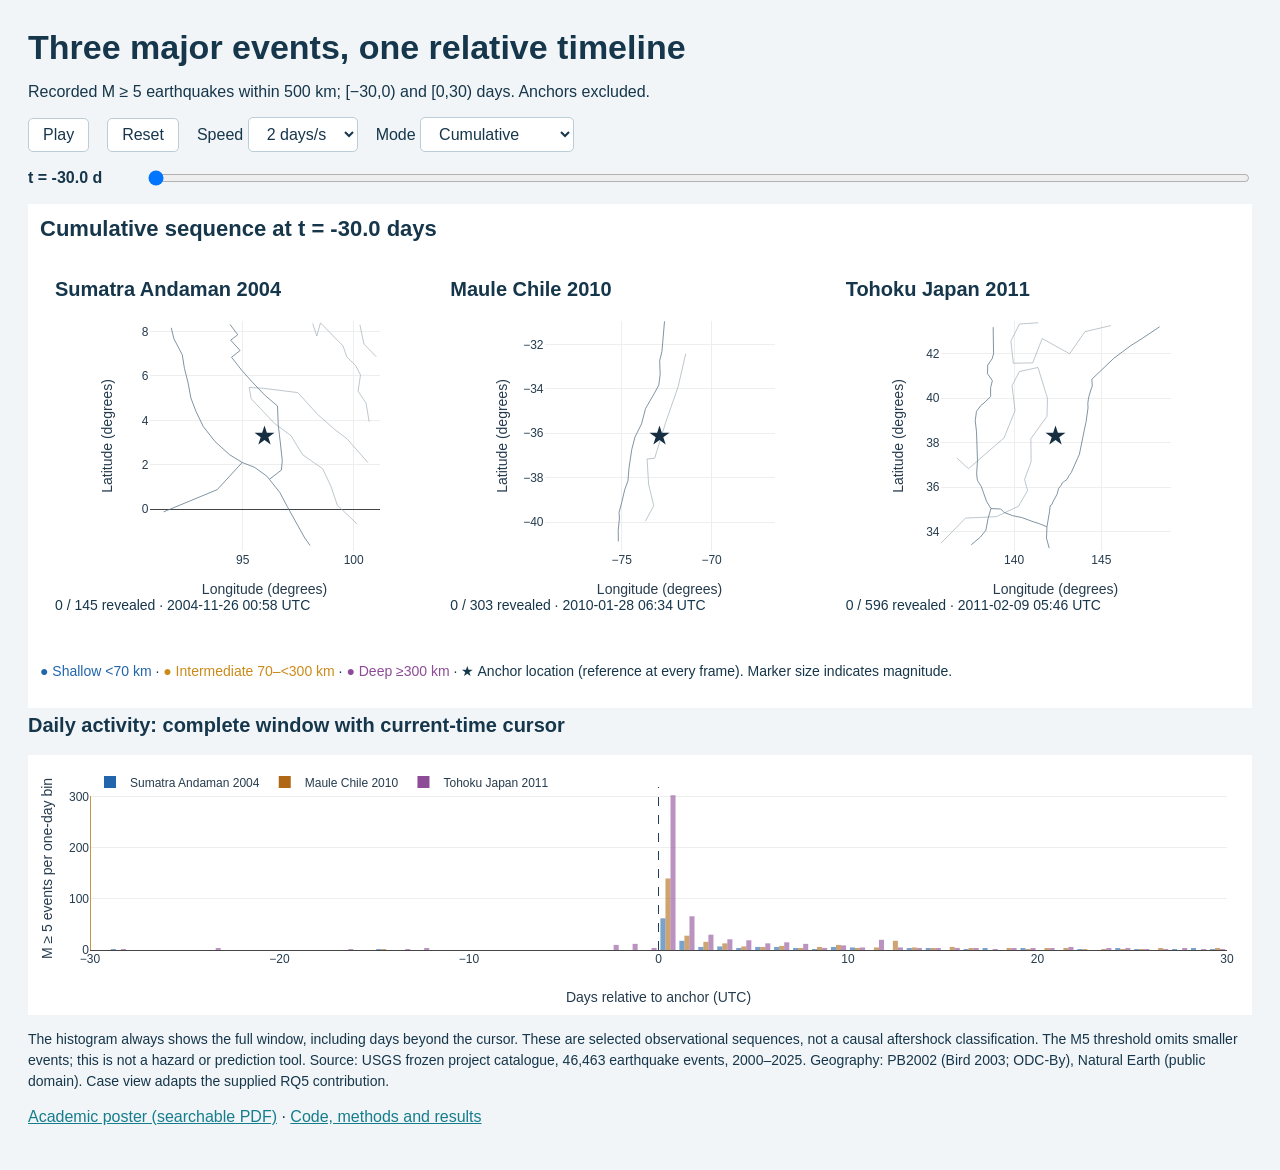
==== docs/index.html @ 3e6ceb3b "Integrate reviewed team analyses and deliver searchable academic poster" ====
<!doctype html><html lang="en"><meta charset="utf-8"><meta name="viewport" content="width=device-width,initial-scale=1"><title>Inside the Earth | Recorded earthquake sequences</title>
<style>body{margin:0;background:#f1f5f7;color:#16364b;font:16px 'Segoe UI',sans-serif}main{max-width:1400px;margin:auto;padding:28px}h1{margin:0 0 8px;font-size:34px}h3{font-size:20px;margin:6px 0}.controls{display:flex;gap:18px;align-items:center;flex-wrap:wrap}button,select{font:inherit;border:1px solid #bbcdd6;border-radius:5px;background:white;padding:7px 14px;color:#16364b}button{cursor:pointer}#anim-slider{flex:1;min-width:180px}#anim-time-label{min-width:100px;font-weight:bold}.frames{display:grid;grid-template-columns:repeat(3,1fr);gap:16px;background:white;padding:15px;margin-top:15px;border-radius:8px}.chart{height:290px}.stat{font-size:14px;min-height:35px}#anim-histogram{height:260px;background:white;margin-top:18px}.note{font-size:14px;line-height:1.5}.blue{color:#2166ac}.gold{color:#cc8b19}.purple{color:#8e4b98}a{color:#167d8d}#keyframe{background:white;padding:12px}#keyframe-title{margin-bottom:10px;font-size:22px;font-weight:bold}@media(max-width:850px){.frames{grid-template-columns:1fr}h1{font-size:26px}}</style>
<main><h1>Three major events, one relative timeline</h1><p>Recorded M ≥ 5 earthquakes within 500 km; [−30,0) and [0,30) days. Anchors excluded.</p>
<div class="controls"><button id="anim-play">Play</button><button id="anim-reset">Reset</button><label>Speed <select id="anim-speed"><option value="1">1 day/s</option><option value="2" selected>2 days/s</option><option value="4">4 days/s</option><option value="8">8 days/s</option></select></label><label>Mode <select id="anim-mode"><option value="cumulative">Cumulative</option><option value="sliding">Trailing 7 days</option></select></label></div>
<p class="controls"><span id="anim-time-label"></span><input id="anim-slider" aria-label="Animation time" type="range" min="-30" max="30" step=".25" value="-30"></p>
<div id="keyframe"><div id="keyframe-title">Cumulative sequence at t = −30 days</div><div class="frames"><article><h3 id="anim-title-0"></h3><div class="chart" id="anim-map-0"></div><div class="stat" id="anim-stat-0"></div></article><article><h3 id="anim-title-1"></h3><div class="chart" id="anim-map-1"></div><div class="stat" id="anim-stat-1"></div></article><article><h3 id="anim-title-2"></h3><div class="chart" id="anim-map-2"></div><div class="stat" id="anim-stat-2"></div></article></div><p class="note"><span class="blue">● Shallow &lt;70 km</span> · <span class="gold">● Intermediate 70–&lt;300 km</span> · <span class="purple">● Deep ≥300 km</span> · ★ Anchor location (reference at every frame). Marker size indicates magnitude.</p></div><h3>Daily activity: complete window with current-time cursor</h3><div id="anim-histogram"></div><p class="note">The histogram always shows the full window, including days beyond the cursor. These are selected observational sequences, not a causal aftershock classification. The M5 threshold omits smaller events; this is not a hazard or prediction tool. Source: USGS frozen project catalogue, 46,463 earthquake events, 2000–2025. Geography: PB2002 (Bird 2003; ODC-By), Natural Earth (public domain). Case view adapts the supplied RQ5 contribution.</p><p><a href="poster.pdf">Academic poster (searchable PDF)</a> · <a href="https://github.com/VictoriaSU551/DSC5002-Earthquake-Explorer">Code, methods and results</a></p></main><script>/**
* plotly.js v2.35.2
* Copyright 2012-2024, Plotly, Inc.
* All rights reserved.
* Licensed under the MIT license
*/
/*! For license information please see plotly.min.js.LICENSE.txt */
!function(t,e){"object"==typeof exports&&"object"==typeof module?module.exports=e():"function"==typeof define&&define.amd?define([],e):"object"==typeof exports?exports.Plotly=e():t.Plotly=e()}(self,(function(){return function(){var t={6713:function(t,e,r){"use strict";var n=r(34809),i={"X,X div":'direction:ltr;font-family:"Open Sans",verdana,arial,sans-serif;margin:0;padding:0;',"X input,X button":'font-family:"Open Sans",verdana,arial,sans-serif;',"X input:focus,X button:focus":"outline:none;","X a":"text-decoration:none;","X a:hover":"text-decoration:none;","X .crisp":"shape-rendering:crispEdges;","X .user-select-none":"-webkit-user-select:none;-moz-user-select:none;-ms-user-select:none;-o-user-select:none;user-select:none;","X svg":"overflow:hidden;","X svg a":"fill:#447adb;","X svg a:hover":"fill:#3c6dc5;","X .main-svg":"position:absolute;top:0;left:0;pointer-events:none;","X .main-svg .draglayer":"pointer-events:all;","X .cursor-default":"cursor:default;","X .cursor-pointer":"cursor:pointer;","X .cursor-crosshair":"cursor:crosshair;","X .cursor-move":"cursor:move;","X .cursor-col-resize":"cursor:col-resize;","X .cursor-row-resize":"cursor:row-resize;","X .cursor-ns-resize":"cursor:ns-resize;","X .cursor-ew-resize":"cursor:ew-resize;","X .cursor-sw-resize":"cursor:sw-resize;","X .cursor-s-resize":"cursor:s-resize;","X .cursor-se-resize":"cursor:se-resize;","X .cursor-w-resize":"cursor:w-resize;","X .cursor-e-resize":"cursor:e-resize;","X .cursor-nw-resize":"cursor:nw-resize;","X .cursor-n-resize":"cursor:n-resize;","X .cursor-ne-resize":"cursor:ne-resize;","X .cursor-grab":"cursor:-webkit-grab;cursor:grab;","X .modebar":"position:absolute;top:2px;right:2px;","X .ease-bg":"-webkit-transition:background-color .3s ease 0s;-moz-transition:background-color .3s ease 0s;-ms-transition:background-color .3s ease 0s;-o-transition:background-color .3s ease 0s;transition:background-color .3s ease 0s;","X .modebar--hover>:not(.watermark)":"opacity:0;-webkit-transition:opacity .3s ease 0s;-moz-transition:opacity .3s ease 0s;-ms-transition:opacity .3s ease 0s;-o-transition:opacity .3s ease 0s;transition:opacity .3s ease 0s;","X:hover .modebar--hover .modebar-group":"opacity:1;","X .modebar-group":"float:left;display:inline-block;box-sizing:border-box;padding-left:8px;position:relative;vertical-align:middle;white-space:nowrap;","X .modebar-btn":"position:relative;font-size:16px;padding:3px 4px;height:22px;cursor:pointer;line-height:normal;box-sizing:border-box;","X .modebar-btn svg":"position:relative;top:2px;","X .modebar.vertical":"display:flex;flex-direction:column;flex-wrap:wrap;align-content:flex-end;max-height:100%;","X .modebar.vertical svg":"top:-1px;","X .modebar.vertical .modebar-group":"display:block;float:none;padding-left:0px;padding-bottom:8px;","X .modebar.vertical .modebar-group .modebar-btn":"display:block;text-align:center;","X [data-title]:before,X [data-title]:after":"position:absolute;-webkit-transform:translate3d(0, 0, 0);-moz-transform:translate3d(0, 0, 0);-ms-transform:translate3d(0, 0, 0);-o-transform:translate3d(0, 0, 0);transform:translate3d(0, 0, 0);display:none;opacity:0;z-index:1001;pointer-events:none;top:110%;right:50%;","X [data-title]:hover:before,X [data-title]:hover:after":"display:block;opacity:1;","X [data-title]:before":'content:"";position:absolute;background:rgba(0,0,0,0);border:6px solid rgba(0,0,0,0);z-index:1002;margin-top:-12px;border-bottom-color:#69738a;margin-right:-6px;',"X [data-title]:after":"content:attr(data-title);background:#69738a;color:#fff;padding:8px 10px;font-size:12px;line-height:12px;white-space:nowrap;margin-right:-18px;border-radius:2px;","X .vertical [data-title]:before,X .vertical [data-title]:after":"top:0%;right:200%;","X .vertical [data-title]:before":"border:6px solid rgba(0,0,0,0);border-left-color:#69738a;margin-top:8px;margin-right:-30px;",Y:'font-family:"Open Sans",verdana,arial,sans-serif;position:fixed;top:50px;right:20px;z-index:10000;font-size:10pt;max-width:180px;',"Y p":"margin:0;","Y .notifier-note":"min-width:180px;max-width:250px;border:1px solid #fff;z-index:3000;margin:0;background-color:#8c97af;background-color:rgba(140,151,175,.9);color:#fff;padding:10px;overflow-wrap:break-word;word-wrap:break-word;-ms-hyphens:auto;-webkit-hyphens:auto;hyphens:auto;","Y .notifier-close":"color:#fff;opacity:.8;float:right;padding:0 5px;background:none;border:none;font-size:20px;font-weight:bold;line-height:20px;","Y .notifier-close:hover":"color:#444;text-decoration:none;cursor:pointer;"};for(var a in i){var o=a.replace(/^,/," ,").replace(/X/g,".js-plotly-plot .plotly").replace(/Y/g,".plotly-notifier");n.addStyleRule(o,i[a])}},14187:function(t,e,r){"use strict";t.exports=r(47908)},20273:function(t,e,r){"use strict";t.exports=r(58218)},6457:function(t,e,r){"use strict";t.exports=r(89362)},15849:function(t,e,r){"use strict";t.exports=r(53794)},38847:function(t,e,r){"use strict";t.exports=r(29698)},7659:function(t,e,r){"use strict";t.exports=r(51252)},60089:function(t,e,r){"use strict";t.exports=r(48050)},22084:function(t,e,r){"use strict";t.exports=r(58075)},35892:function(t,e,r){"use strict";t.exports=r(9419)},81204:function(t,e,r){"use strict";t.exports=r(28128)},55857:function(t,e,r){"use strict";t.exports=r(47050)},12862:function(t,e,r){"use strict";t.exports=r(91405)},97629:function(t,e,r){"use strict";t.exports=r(34406)},67549:function(t,e,r){"use strict";t.exports=r(17430)},2660:function(t,e,r){"use strict";t.exports=r(91995)},86071:function(t,e,r){"use strict";t.exports=r(81264)},66200:function(t,e,r){"use strict";t.exports=r(42849)},53446:function(t,e,r){"use strict";t.exports=r(52213)},86899:function(t,e,r){"use strict";t.exports=r(91132)},13430:function(t,e,r){"use strict";t.exports=r(50453)},21548:function(t,e,r){"use strict";t.exports=r(29251)},53939:function(t,e,r){"use strict";t.exports=r(72892)},1902:function(t,e,r){"use strict";t.exports=r(74461)},29096:function(t,e,r){"use strict";t.exports=r(66143)},23820:function(t,e,r){"use strict";t.exports=r(81955)},82017:function(t,e,r){"use strict";t.exports=r(36858)},113:function(t,e,r){"use strict";t.exports=r(92106)},20260:function(t,e,r){"use strict";var n=r(67549);n.register([r(20273),r(15849),r(21548),r(1902),r(29096),r(23820),r(12862),r(1639),r(10067),r(53446),r(31014),r(113),r(78170),r(8202),r(92382),r(82017),r(86899),r(54357),r(66903),r(90594),r(71680),r(7412),r(55857),r(784),r(74221),r(22084),r(44001),r(97281),r(12345),r(53939),r(29117),r(5410),r(5057),r(81204),r(86071),r(14226),r(35892),r(2660),r(96599),r(28573),r(76832),r(60089),r(51469),r(97629),r(27700),r(7659),r(11780),r(27195),r(6457),r(84639),r(14187),r(66200),r(13430),r(90590),r(38847)]),t.exports=n},28573:function(t,e,r){"use strict";t.exports=r(25638)},90594:function(t,e,r){"use strict";t.exports=r(75297)},7412:function(t,e,r){"use strict";t.exports=r(58859)},27700:function(t,e,r){"use strict";t.exports=r(12683)},5410:function(t,e,r){"use strict";t.exports=r(6305)},29117:function(t,e,r){"use strict";t.exports=r(83910)},78170:function(t,e,r){"use strict";t.exports=r(49913)},12345:function(t,e,r){"use strict";t.exports=r(15186)},96599:function(t,e,r){"use strict";t.exports=r(71760)},54357:function(t,e,r){"use strict";t.exports=r(17822)},51469:function(t,e,r){"use strict";t.exports=r(56534)},74221:function(t,e,r){"use strict";t.exports=r(18070)},44001:function(t,e,r){"use strict";t.exports=r(52378)},14226:function(t,e,r){"use strict";t.exports=r(30929)},5057:function(t,e,r){"use strict";t.exports=r(83866)},11780:function(t,e,r){"use strict";t.exports=r(66939)},27195:function(t,e,r){"use strict";t.exports=r(23748)},84639:function(t,e,r){"use strict";t.exports=r(73304)},1639:function(t,e,r){"use strict";t.exports=r(12864)},90590:function(t,e,r){"use strict";t.exports=r(99855)},97281:function(t,e,r){"use strict";t.exports=r(91450)},784:function(t,e,r){"use strict";t.exports=r(51943)},8202:function(t,e,r){"use strict";t.exports=r(80809)},66903:function(t,e,r){"use strict";t.exports=r(95984)},76832:function(t,e,r){"use strict";t.exports=r(51671)},92382:function(t,e,r){"use strict";t.exports=r(47181)},10067:function(t,e,r){"use strict";t.exports=r(37276)},71680:function(t,e,r){"use strict";t.exports=r(75703)},31014:function(t,e,r){"use strict";t.exports=r(38261)},11645:function(t){"use strict";t.exports=[{path:"",backoff:0},{path:"M-2.4,-3V3L0.6,0Z",backoff:.6},{path:"M-3.7,-2.5V2.5L1.3,0Z",backoff:1.3},{path:"M-4.45,-3L-1.65,-0.2V0.2L-4.45,3L1.55,0Z",backoff:1.55},{path:"M-2.2,-2.2L-0.2,-0.2V0.2L-2.2,2.2L-1.4,3L1.6,0L-1.4,-3Z",backoff:1.6},{path:"M-4.4,-2.1L-0.6,-0.2V0.2L-4.4,2.1L-4,3L2,0L-4,-3Z",backoff:2},{path:"M2,0A2,2 0 1,1 0,-2A2,2 0 0,1 2,0Z",backoff:0,noRotate:!0},{path:"M2,2V-2H-2V2Z",backoff:0,noRotate:!0}]},50222:function(t,e,r){"use strict";var n=r(11645),i=r(80337),a=r(54826),o=r(78032).templatedArray;r(35081),t.exports=o("annotation",{visible:{valType:"boolean",dflt:!0,editType:"calc+arraydraw"},text:{valType:"string",editType:"calc+arraydraw"},textangle:{valType:"angle",dflt:0,editType:"calc+arraydraw"},font:i({editType:"calc+arraydraw",colorEditType:"arraydraw"}),width:{valType:"number",min:1,dflt:null,editType:"calc+arraydraw"},height:{valType:"number",min:1,dflt:null,editType:"calc+arraydraw"},opacity:{valType:"number",min:0,max:1,dflt:1,editType:"arraydraw"},align:{valType:"enumerated",values:["left","center","right"],dflt:"center",editType:"arraydraw"},valign:{valType:"enumerated",values:["top","middle","bottom"],dflt:"middle",editType:"arraydraw"},bgcolor:{valType:"color",dflt:"rgba(0,0,0,0)",editType:"arraydraw"},bordercolor:{valType:"color",dflt:"rgba(0,0,0,0)",editType:"arraydraw"},borderpad:{valType:"number",min:0,dflt:1,editType:"calc+arraydraw"},borderwidth:{valType:"number",min:0,dflt:1,editType:"calc+arraydraw"},showarrow:{valType:"boolean",dflt:!0,editType:"calc+arraydraw"},arrowcolor:{valType:"color",editType:"arraydraw"},arrowhead:{valType:"integer",min:0,max:n.length,dflt:1,editType:"arraydraw"},startarrowhead:{valType:"integer",min:0,max:n.length,dflt:1,editType:"arraydraw"},arrowside:{valType:"flaglist",flags:["end","start"],extras:["none"],dflt:"end",editType:"arraydraw"},arrowsize:{valType:"number",min:.3,dflt:1,editType:"calc+arraydraw"},startarrowsize:{valType:"number",min:.3,dflt:1,editType:"calc+arraydraw"},arrowwidth:{valType:"number",min:.1,editType:"calc+arraydraw"},standoff:{valType:"number",min:0,dflt:0,editType:"calc+arraydraw"},startstandoff:{valType:"number",min:0,dflt:0,editType:"calc+arraydraw"},ax:{valType:"any",editType:"calc+arraydraw"},ay:{valType:"any",editType:"calc+arraydraw"},axref:{valType:"enumerated",dflt:"pixel",values:["pixel",a.idRegex.x.toString()],editType:"calc"},ayref:{valType:"enumerated",dflt:"pixel",values:["pixel",a.idRegex.y.toString()],editType:"calc"},xref:{valType:"enumerated",values:["paper",a.idRegex.x.toString()],editType:"calc"},x:{valType:"any",editType:"calc+arraydraw"},xanchor:{valType:"enumerated",values:["auto","left","center","right"],dflt:"auto",editType:"calc+arraydraw"},xshift:{valType:"number",dflt:0,editType:"calc+arraydraw"},yref:{valType:"enumerated",values:["paper",a.idRegex.y.toString()],editType:"calc"},y:{valType:"any",editType:"calc+arraydraw"},yanchor:{valType:"enumerated",values:["auto","top","middle","bottom"],dflt:"auto",editType:"calc+arraydraw"},yshift:{valType:"number",dflt:0,editType:"calc+arraydraw"},clicktoshow:{valType:"enumerated",values:[!1,"onoff","onout"],dflt:!1,editType:"arraydraw"},xclick:{valType:"any",editType:"arraydraw"},yclick:{valType:"any",editType:"arraydraw"},hovertext:{valType:"string",editType:"arraydraw"},hoverlabel:{bgcolor:{valType:"color",editType:"arraydraw"},bordercolor:{valType:"color",editType:"arraydraw"},font:i({editType:"arraydraw"}),editType:"arraydraw"},captureevents:{valType:"boolean",editType:"arraydraw"},editType:"calc",_deprecated:{ref:{valType:"string",editType:"calc"}}})},60317:function(t,e,r){"use strict";var n=r(34809),i=r(29714),a=r(3377).draw;function o(t){var e=t._fullLayout;n.filterVisible(e.annotations).forEach((function(e){var r=i.getFromId(t,e.xref),n=i.getFromId(t,e.yref),a=i.getRefType(e.xref),o=i.getRefType(e.yref);e._extremes={},"range"===a&&s(e,r),"range"===o&&s(e,n)}))}function s(t,e){var r,n=e._id,a=n.charAt(0),o=t[a],s=t["a"+a],l=t[a+"ref"],c=t["a"+a+"ref"],u=t["_"+a+"padplus"],h=t["_"+a+"padminus"],f={x:1,y:-1}[a]*t[a+"shift"],p=3*t.arrowsize*t.arrowwidth||0,d=p+f,m=p-f,g=3*t.startarrowsize*t.arrowwidth||0,y=g+f,v=g-f;if(c===l){var x=i.findExtremes(e,[e.r2c(o)],{ppadplus:d,ppadminus:m}),_=i.findExtremes(e,[e.r2c(s)],{ppadplus:Math.max(u,y),ppadminus:Math.max(h,v)});r={min:[x.min[0],_.min[0]],max:[x.max[0],_.max[0]]}}else y=s?y+s:y,v=s?v-s:v,r=i.findExtremes(e,[e.r2c(o)],{ppadplus:Math.max(u,d,y),ppadminus:Math.max(h,m,v)});t._extremes[n]=r}t.exports=function(t){var e=t._fullLayout;if(n.filterVisible(e.annotations).length&&t._fullData.length)return n.syncOrAsync([a,o],t)}},6035:function(t,e,r){"use strict";var n=r(34809),i=r(33626),a=r(78032).arrayEditor;function o(t,e){var r,n,i,a,o,l,c,u=t._fullLayout.annotations,h=[],f=[],p=[],d=(e||[]).length;for(r=0;r<u.length;r++)if(a=(i=u[r]).clicktoshow){for(n=0;n<d;n++)if(l=(o=e[n]).xaxis,c=o.yaxis,l._id===i.xref&&c._id===i.yref&&l.d2r(o.x)===s(i._xclick,l)&&c.d2r(o.y)===s(i._yclick,c)){(i.visible?"onout"===a?f:p:h).push(r);break}n===d&&i.visible&&"onout"===a&&f.push(r)}return{on:h,off:f,explicitOff:p}}function s(t,e){return"log"===e.type?e.l2r(t):e.d2r(t)}t.exports={hasClickToShow:function(t,e){var r=o(t,e);return r.on.length>0||r.explicitOff.length>0},onClick:function(t,e){var r,s,l=o(t,e),c=l.on,u=l.off.concat(l.explicitOff),h={},f=t._fullLayout.annotations;if(c.length||u.length){for(r=0;r<c.length;r++)(s=a(t.layout,"annotations",f[c[r]])).modifyItem("visible",!0),n.extendFlat(h,s.getUpdateObj());for(r=0;r<u.length;r++)(s=a(t.layout,"annotations",f[u[r]])).modifyItem("visible",!1),n.extendFlat(h,s.getUpdateObj());return i.call("update",t,{},h)}}}},53271:function(t,e,r){"use strict";var n=r(34809),i=r(78766);t.exports=function(t,e,r,a){a("opacity");var o=a("bgcolor"),s=a("bordercolor"),l=i.opacity(s);a("borderpad");var c=a("borderwidth"),u=a("showarrow");if(a("text",u?" ":r._dfltTitle.annotation),a("textangle"),n.coerceFont(a,"font",r.font),a("width"),a("align"),a("height")&&a("valign"),u){var h,f,p=a("arrowside");-1!==p.indexOf("end")&&(h=a("arrowhead"),f=a("arrowsize")),-1!==p.indexOf("start")&&(a("startarrowhead",h),a("startarrowsize",f)),a("arrowcolor",l?e.bordercolor:i.defaultLine),a("arrowwidth",2*(l&&c||1)),a("standoff"),a("startstandoff")}var d=a("hovertext"),m=r.hoverlabel||{};if(d){var g=a("hoverlabel.bgcolor",m.bgcolor||(i.opacity(o)?i.rgb(o):i.defaultLine)),y=a("hoverlabel.bordercolor",m.bordercolor||i.contrast(g)),v=n.extendFlat({},m.font);v.color||(v.color=y),n.coerceFont(a,"hoverlabel.font",v)}a("captureevents",!!d)}},59741:function(t,e,r){"use strict";var n=r(10721),i=r(8083);t.exports=function(t,e,r,a){e=e||{};var o="log"===r&&"linear"===e.type,s="linear"===r&&"log"===e.type;if(o||s)for(var l,c,u=t._fullLayout.annotations,h=e._id.charAt(0),f=0;f<u.length;f++)l=u[f],c="annotations["+f+"].",l[h+"ref"]===e._id&&p(h),l["a"+h+"ref"]===e._id&&p("a"+h);function p(t){var r=l[t],s=null;s=o?i(r,e.range):Math.pow(10,r),n(s)||(s=null),a(c+t,s)}}},63737:function(t,e,r){"use strict";var n=r(34809),i=r(29714),a=r(59008),o=r(53271),s=r(50222);function l(t,e,r){function a(r,i){return n.coerce(t,e,s,r,i)}var l=a("visible"),c=a("clicktoshow");if(l||c){o(t,e,r,a);for(var u=e.showarrow,h=["x","y"],f=[-10,-30],p={_fullLayout:r},d=0;d<2;d++){var m=h[d],g=i.coerceRef(t,e,p,m,"","paper");if("paper"!==g&&i.getFromId(p,g)._annIndices.push(e._index),i.coercePosition(e,p,a,g,m,.5),u){var y="a"+m,v=i.coerceRef(t,e,p,y,"pixel",["pixel","paper"]);"pixel"!==v&&v!==g&&(v=e[y]="pixel");var x="pixel"===v?f[d]:.4;i.coercePosition(e,p,a,v,y,x)}a(m+"anchor"),a(m+"shift")}if(n.noneOrAll(t,e,["x","y"]),u&&n.noneOrAll(t,e,["ax","ay"]),c){var _=a("xclick"),b=a("yclick");e._xclick=void 0===_?e.x:i.cleanPosition(_,p,e.xref),e._yclick=void 0===b?e.y:i.cleanPosition(b,p,e.yref)}}}t.exports=function(t,e){a(t,e,{name:"annotations",handleItemDefaults:l})}},3377:function(t,e,r){"use strict";var n=r(45568),i=r(33626),a=r(44122),o=r(34809),s=o.strTranslate,l=r(29714),c=r(78766),u=r(62203),h=r(32141),f=r(30635),p=r(27983),d=r(14751),m=r(78032).arrayEditor,g=r(23768);function y(t,e){var r=t._fullLayout.annotations[e]||{},n=l.getFromId(t,r.xref),i=l.getFromId(t,r.yref);n&&n.setScale(),i&&i.setScale(),x(t,r,e,!1,n,i)}function v(t,e,r,n,i){var a=i[r],o=i[r+"ref"],s=-1!==r.indexOf("y"),c="domain"===l.getRefType(o),u=s?n.h:n.w;return t?c?a+(s?-e:e)/t._length:t.p2r(t.r2p(a)+e):a+(s?-e:e)/u}function x(t,e,r,a,y,x){var _,b,w=t._fullLayout,T=t._fullLayout._size,k=t._context.edits;a?(_="annotation-"+a,b=a+".annotations"):(_="annotation",b="annotations");var A=m(t.layout,b,e),M=A.modifyBase,S=A.modifyItem,E=A.getUpdateObj;w._infolayer.selectAll("."+_+'[data-index="'+r+'"]').remove();var C="clip"+w._uid+"_ann"+r;if(e._input&&!1!==e.visible){var L={x:{},y:{}},I=+e.textangle||0,P=w._infolayer.append("g").classed(_,!0).attr("data-index",String(r)).style("opacity",e.opacity),z=P.append("g").classed("annotation-text-g",!0),O=k[e.showarrow?"annotationTail":"annotationPosition"],D=e.captureevents||k.annotationText||O,R=z.append("g").style("pointer-events",D?"all":null).call(p,"pointer").on("click",(function(){t._dragging=!1,t.emit("plotly_clickannotation",Z(n.event))}));e.hovertext&&R.on("mouseover",(function(){var r=e.hoverlabel,n=r.font,i=this.getBoundingClientRect(),a=t.getBoundingClientRect();h.loneHover({x0:i.left-a.left,x1:i.right-a.left,y:(i.top+i.bottom)/2-a.top,text:e.hovertext,color:r.bgcolor,borderColor:r.bordercolor,fontFamily:n.family,fontSize:n.size,fontColor:n.color,fontWeight:n.weight,fontStyle:n.style,fontVariant:n.variant,fontShadow:n.fontShadow,fontLineposition:n.fontLineposition,fontTextcase:n.fontTextcase},{container:w._hoverlayer.node(),outerContainer:w._paper.node(),gd:t})})).on("mouseout",(function(){h.loneUnhover(w._hoverlayer.node())}));var F=e.borderwidth,B=e.borderpad,N=F+B,j=R.append("rect").attr("class","bg").style("stroke-width",F+"px").call(c.stroke,e.bordercolor).call(c.fill,e.bgcolor),U=e.width||e.height,V=w._topclips.selectAll("#"+C).data(U?[0]:[]);V.enter().append("clipPath").classed("annclip",!0).attr("id",C).append("rect"),V.exit().remove();var q=e.font,H=w._meta?o.templateString(e.text,w._meta):e.text,G=R.append("text").classed("annotation-text",!0).text(H);k.annotationText?G.call(f.makeEditable,{delegate:R,gd:t}).call(W).on("edit",(function(r){e.text=r,this.call(W),S("text",r),y&&y.autorange&&M(y._name+".autorange",!0),x&&x.autorange&&M(x._name+".autorange",!0),i.call("_guiRelayout",t,E())})):G.call(W)}else n.selectAll("#"+C).remove();function Z(t){var n={index:r,annotation:e._input,fullAnnotation:e,event:t};return a&&(n.subplotId=a),n}function W(r){return r.call(u.font,q).attr({"text-anchor":{left:"start",right:"end"}[e.align]||"middle"}),f.convertToTspans(r,t,Y),r}function Y(){var r=G.selectAll("a");1===r.size()&&r.text()===G.text()&&R.insert("a",":first-child").attr({"xlink:xlink:href":r.attr("xlink:href"),"xlink:xlink:show":r.attr("xlink:show")}).style({cursor:"pointer"}).node().appendChild(j.node());var n=R.select(".annotation-text-math-group"),h=!n.empty(),m=u.bBox((h?n:G).node()),_=m.width,b=m.height,A=e.width||_,D=e.height||b,B=Math.round(A+2*N),q=Math.round(D+2*N);function H(t,e){return"auto"===e&&(e=t<1/3?"left":t>2/3?"right":"center"),{center:0,middle:0,left:.5,bottom:-.5,right:-.5,top:.5}[e]}for(var W=!1,Y=["x","y"],X=0;X<Y.length;X++){var $,J,K,Q,tt,et=Y[X],rt=e[et+"ref"]||et,nt=e["a"+et+"ref"],it={x:y,y:x}[et],at=(I+("x"===et?0:-90))*Math.PI/180,ot=B*Math.cos(at),st=q*Math.sin(at),lt=Math.abs(ot)+Math.abs(st),ct=e[et+"anchor"],ut=e[et+"shift"]*("x"===et?1:-1),ht=L[et],ft=l.getRefType(rt);if(it&&"domain"!==ft){var pt=it.r2fraction(e[et]);(pt<0||pt>1)&&(nt===rt?((pt=it.r2fraction(e["a"+et]))<0||pt>1)&&(W=!0):W=!0),$=it._offset+it.r2p(e[et]),Q=.5}else{var dt="domain"===ft;"x"===et?(K=e[et],$=dt?it._offset+it._length*K:$=T.l+T.w*K):(K=1-e[et],$=dt?it._offset+it._length*K:$=T.t+T.h*K),Q=e.showarrow?.5:K}if(e.showarrow){ht.head=$;var mt=e["a"+et];if(tt=ot*H(.5,e.xanchor)-st*H(.5,e.yanchor),nt===rt){var gt=l.getRefType(nt);"domain"===gt?("y"===et&&(mt=1-mt),ht.tail=it._offset+it._length*mt):"paper"===gt?"y"===et?(mt=1-mt,ht.tail=T.t+T.h*mt):ht.tail=T.l+T.w*mt:ht.tail=it._offset+it.r2p(mt),J=tt}else ht.tail=$+mt,J=tt+mt;ht.text=ht.tail+tt;var yt=w["x"===et?"width":"height"];if("paper"===rt&&(ht.head=o.constrain(ht.head,1,yt-1)),"pixel"===nt){var vt=-Math.max(ht.tail-3,ht.text),xt=Math.min(ht.tail+3,ht.text)-yt;vt>0?(ht.tail+=vt,ht.text+=vt):xt>0&&(ht.tail-=xt,ht.text-=xt)}ht.tail+=ut,ht.head+=ut}else J=tt=lt*H(Q,ct),ht.text=$+tt;ht.text+=ut,tt+=ut,J+=ut,e["_"+et+"padplus"]=lt/2+J,e["_"+et+"padminus"]=lt/2-J,e["_"+et+"size"]=lt,e["_"+et+"shift"]=tt}if(W)R.remove();else{var _t=0,bt=0;if("left"!==e.align&&(_t=(A-_)*("center"===e.align?.5:1)),"top"!==e.valign&&(bt=(D-b)*("middle"===e.valign?.5:1)),h)n.select("svg").attr({x:N+_t-1,y:N+bt}).call(u.setClipUrl,U?C:null,t);else{var wt=N+bt-m.top,Tt=N+_t-m.left;G.call(f.positionText,Tt,wt).call(u.setClipUrl,U?C:null,t)}V.select("rect").call(u.setRect,N,N,A,D),j.call(u.setRect,F/2,F/2,B-F,q-F),R.call(u.setTranslate,Math.round(L.x.text-B/2),Math.round(L.y.text-q/2)),z.attr({transform:"rotate("+I+","+L.x.text+","+L.y.text+")"});var kt,At=function(r,n){P.selectAll(".annotation-arrow-g").remove();var l=L.x.head,h=L.y.head,f=L.x.tail+r,p=L.y.tail+n,m=L.x.text+r,_=L.y.text+n,b=o.rotationXYMatrix(I,m,_),w=o.apply2DTransform(b),A=o.apply2DTransform2(b),C=+j.attr("width"),O=+j.attr("height"),D=m-.5*C,F=D+C,B=_-.5*O,N=B+O,U=[[D,B,D,N],[D,N,F,N],[F,N,F,B],[F,B,D,B]].map(A);if(!U.reduce((function(t,e){return t^!!o.segmentsIntersect(l,h,l+1e6,h+1e6,e[0],e[1],e[2],e[3])}),!1)){U.forEach((function(t){var e=o.segmentsIntersect(f,p,l,h,t[0],t[1],t[2],t[3]);e&&(f=e.x,p=e.y)}));var V=e.arrowwidth,q=e.arrowcolor,H=e.arrowside,G=P.append("g").style({opacity:c.opacity(q)}).classed("annotation-arrow-g",!0),Z=G.append("path").attr("d","M"+f+","+p+"L"+l+","+h).style("stroke-width",V+"px").call(c.stroke,c.rgb(q));if(g(Z,H,e),k.annotationPosition&&Z.node().parentNode&&!a){var W=l,Y=h;if(e.standoff){var X=Math.sqrt(Math.pow(l-f,2)+Math.pow(h-p,2));W+=e.standoff*(f-l)/X,Y+=e.standoff*(p-h)/X}var $,J,K=G.append("path").classed("annotation-arrow",!0).classed("anndrag",!0).classed("cursor-move",!0).attr({d:"M3,3H-3V-3H3ZM0,0L"+(f-W)+","+(p-Y),transform:s(W,Y)}).style("stroke-width",V+6+"px").call(c.stroke,"rgba(0,0,0,0)").call(c.fill,"rgba(0,0,0,0)");d.init({element:K.node(),gd:t,prepFn:function(){var t=u.getTranslate(R);$=t.x,J=t.y,y&&y.autorange&&M(y._name+".autorange",!0),x&&x.autorange&&M(x._name+".autorange",!0)},moveFn:function(t,r){var n=w($,J),i=n[0]+t,a=n[1]+r;R.call(u.setTranslate,i,a),S("x",v(y,t,"x",T,e)),S("y",v(x,r,"y",T,e)),e.axref===e.xref&&S("ax",v(y,t,"ax",T,e)),e.ayref===e.yref&&S("ay",v(x,r,"ay",T,e)),G.attr("transform",s(t,r)),z.attr({transform:"rotate("+I+","+i+","+a+")"})},doneFn:function(){i.call("_guiRelayout",t,E());var e=document.querySelector(".js-notes-box-panel");e&&e.redraw(e.selectedObj)}})}}};e.showarrow&&At(0,0),O&&d.init({element:R.node(),gd:t,prepFn:function(){kt=z.attr("transform")},moveFn:function(t,r){var n="pointer";if(e.showarrow)e.axref===e.xref?S("ax",v(y,t,"ax",T,e)):S("ax",e.ax+t),e.ayref===e.yref?S("ay",v(x,r,"ay",T.w,e)):S("ay",e.ay+r),At(t,r);else{if(a)return;var i,o;if(y)i=v(y,t,"x",T,e);else{var l=e._xsize/T.w,c=e.x+(e._xshift-e.xshift)/T.w-l/2;i=d.align(c+t/T.w,l,0,1,e.xanchor)}if(x)o=v(x,r,"y",T,e);else{var u=e._ysize/T.h,h=e.y-(e._yshift+e.yshift)/T.h-u/2;o=d.align(h-r/T.h,u,0,1,e.yanchor)}S("x",i),S("y",o),y&&x||(n=d.getCursor(y?.5:i,x?.5:o,e.xanchor,e.yanchor))}z.attr({transform:s(t,r)+kt}),p(R,n)},clickFn:function(r,n){e.captureevents&&t.emit("plotly_clickannotation",Z(n))},doneFn:function(){p(R),i.call("_guiRelayout",t,E());var e=document.querySelector(".js-notes-box-panel");e&&e.redraw(e.selectedObj)}})}}}t.exports={draw:function(t){var e=t._fullLayout;e._infolayer.selectAll(".annotation").remove();for(var r=0;r<e.annotations.length;r++)e.annotations[r].visible&&y(t,r);return a.previousPromises(t)},drawOne:y,drawRaw:x}},23768:function(t,e,r){"use strict";var n=r(45568),i=r(78766),a=r(11645),o=r(34809),s=o.strScale,l=o.strRotate,c=o.strTranslate;t.exports=function(t,e,r){var o,u,h,f,p=t.node(),d=a[r.arrowhead||0],m=a[r.startarrowhead||0],g=(r.arrowwidth||1)*(r.arrowsize||1),y=(r.arrowwidth||1)*(r.startarrowsize||1),v=e.indexOf("start")>=0,x=e.indexOf("end")>=0,_=d.backoff*g+r.standoff,b=m.backoff*y+r.startstandoff;if("line"===p.nodeName){o={x:+t.attr("x1"),y:+t.attr("y1")},u={x:+t.attr("x2"),y:+t.attr("y2")};var w=o.x-u.x,T=o.y-u.y;if(f=(h=Math.atan2(T,w))+Math.PI,_&&b&&_+b>Math.sqrt(w*w+T*T))return void O();if(_){if(_*_>w*w+T*T)return void O();var k=_*Math.cos(h),A=_*Math.sin(h);u.x+=k,u.y+=A,t.attr({x2:u.x,y2:u.y})}if(b){if(b*b>w*w+T*T)return void O();var M=b*Math.cos(h),S=b*Math.sin(h);o.x-=M,o.y-=S,t.attr({x1:o.x,y1:o.y})}}else if("path"===p.nodeName){var E=p.getTotalLength(),C="";if(E<_+b)return void O();var L=p.getPointAtLength(0),I=p.getPointAtLength(.1);h=Math.atan2(L.y-I.y,L.x-I.x),o=p.getPointAtLength(Math.min(b,E)),C="0px,"+b+"px,";var P=p.getPointAtLength(E),z=p.getPointAtLength(E-.1);f=Math.atan2(P.y-z.y,P.x-z.x),u=p.getPointAtLength(Math.max(0,E-_)),C+=E-(C?b+_:_)+"px,"+E+"px",t.style("stroke-dasharray",C)}function O(){t.style("stroke-dasharray","0px,100px")}function D(e,a,o,u){e.path&&(e.noRotate&&(o=0),n.select(p.parentNode).append("path").attr({class:t.attr("class"),d:e.path,transform:c(a.x,a.y)+l(180*o/Math.PI)+s(u)}).style({fill:i.rgb(r.arrowcolor),"stroke-width":0}))}v&&D(m,o,h,y),x&&D(d,u,f,g)}},3599:function(t,e,r){"use strict";var n=r(3377),i=r(6035);t.exports={moduleType:"component",name:"annotations",layoutAttributes:r(50222),supplyLayoutDefaults:r(63737),includeBasePlot:r(20706)("annotations"),calcAutorange:r(60317),draw:n.draw,drawOne:n.drawOne,drawRaw:n.drawRaw,hasClickToShow:i.hasClickToShow,onClick:i.onClick,convertCoords:r(59741)}},38239:function(t,e,r){"use strict";var n=r(50222),i=r(13582).overrideAll,a=r(78032).templatedArray;t.exports=i(a("annotation",{visible:n.visible,x:{valType:"any"},y:{valType:"any"},z:{valType:"any"},ax:{valType:"number"},ay:{valType:"number"},xanchor:n.xanchor,xshift:n.xshift,yanchor:n.yanchor,yshift:n.yshift,text:n.text,textangle:n.textangle,font:n.font,width:n.width,height:n.height,opacity:n.opacity,align:n.align,valign:n.valign,bgcolor:n.bgcolor,bordercolor:n.bordercolor,borderpad:n.borderpad,borderwidth:n.borderwidth,showarrow:n.showarrow,arrowcolor:n.arrowcolor,arrowhead:n.arrowhead,startarrowhead:n.startarrowhead,arrowside:n.arrowside,arrowsize:n.arrowsize,startarrowsize:n.startarrowsize,arrowwidth:n.arrowwidth,standoff:n.standoff,startstandoff:n.startstandoff,hovertext:n.hovertext,hoverlabel:n.hoverlabel,captureevents:n.captureevents}),"calc","from-root")},47979:function(t,e,r){"use strict";var n=r(34809),i=r(29714);function a(t,e){var r=e.fullSceneLayout.domain,a=e.fullLayout._size,o={pdata:null,type:"linear",autorange:!1,range:[-1/0,1/0]};t._xa={},n.extendFlat(t._xa,o),i.setConvert(t._xa),t._xa._offset=a.l+r.x[0]*a.w,t._xa.l2p=function(){return.5*(1+t._pdata[0]/t._pdata[3])*a.w*(r.x[1]-r.x[0])},t._ya={},n.extendFlat(t._ya,o),i.setConvert(t._ya),t._ya._offset=a.t+(1-r.y[1])*a.h,t._ya.l2p=function(){return.5*(1-t._pdata[1]/t._pdata[3])*a.h*(r.y[1]-r.y[0])}}t.exports=function(t){for(var e=t.fullSceneLayout.annotations,r=0;r<e.length;r++)a(e[r],t);t.fullLayout._infolayer.selectAll(".annotation-"+t.id).remove()}},34232:function(t,e,r){"use strict";var n=r(34809),i=r(29714),a=r(59008),o=r(53271),s=r(38239);function l(t,e,r,a){function l(r,i){return n.coerce(t,e,s,r,i)}function c(t){var n=t+"axis",a={_fullLayout:{}};return a._fullLayout[n]=r[n],i.coercePosition(e,a,l,t,t,.5)}l("visible")&&(o(t,e,a.fullLayout,l),c("x"),c("y"),c("z"),n.noneOrAll(t,e,["x","y","z"]),e.xref="x",e.yref="y",e.zref="z",l("xanchor"),l("yanchor"),l("xshift"),l("yshift"),e.showarrow&&(e.axref="pixel",e.ayref="pixel",l("ax",-10),l("ay",-30),n.noneOrAll(t,e,["ax","ay"])))}t.exports=function(t,e,r){a(t,e,{name:"annotations",handleItemDefaults:l,fullLayout:r.fullLayout})}},9756:function(t,e,r){"use strict";var n=r(3377).drawRaw,i=r(25802),a=["x","y","z"];t.exports=function(t){for(var e=t.fullSceneLayout,r=t.dataScale,o=e.annotations,s=0;s<o.length;s++){for(var l=o[s],c=!1,u=0;u<3;u++){var h=a[u],f=l[h],p=e[h+"axis"].r2fraction(f);if(p<0||p>1){c=!0;break}}c?t.fullLayout._infolayer.select(".annotation-"+t.id+'[data-index="'+s+'"]').remove():(l._pdata=i(t.glplot.cameraParams,[e.xaxis.r2l(l.x)*r[0],e.yaxis.r2l(l.y)*r[1],e.zaxis.r2l(l.z)*r[2]]),n(t.graphDiv,l,s,t.id,l._xa,l._ya))}}},83348:function(t,e,r){"use strict";var n=r(33626),i=r(34809);t.exports={moduleType:"component",name:"annotations3d",schema:{subplots:{scene:{annotations:r(38239)}}},layoutAttributes:r(38239),handleDefaults:r(34232),includeBasePlot:function(t,e){var r=n.subplotsRegistry.gl3d;if(r)for(var a=r.attrRegex,o=Object.keys(t),s=0;s<o.length;s++){var l=o[s];a.test(l)&&(t[l].annotations||[]).length&&(i.pushUnique(e._basePlotModules,r),i.pushUnique(e._subplots.gl3d,l))}},convert:r(47979),draw:r(9756)}},37177:function(t,e,r){"use strict";t.exports=r(24453),r(23428),r(1401),r(72210),r(28569),r(81133),r(78295),r(25512),r(42645),r(62324),r(91662),r(66445),r(50506),r(84756),r(41858),r(57985)},29698:function(t,e,r){"use strict";var n=r(37177),i=r(34809),a=r(63821),o=a.EPOCHJD,s=a.ONEDAY,l={valType:"enumerated",values:i.sortObjectKeys(n.calendars),editType:"calc",dflt:"gregorian"},c=function(t,e,r,n){var a={};return a[r]=l,i.coerce(t,e,a,r,n)},u="##",h={d:{0:"dd","-":"d"},e:{0:"d","-":"d"},a:{0:"D","-":"D"},A:{0:"DD","-":"DD"},j:{0:"oo","-":"o"},W:{0:"ww","-":"w"},m:{0:"mm","-":"m"},b:{0:"M","-":"M"},B:{0:"MM","-":"MM"},y:{0:"yy","-":"yy"},Y:{0:"yyyy","-":"yyyy"},U:u,w:u,c:{0:"D M d %X yyyy","-":"D M d %X yyyy"},x:{0:"mm/dd/yyyy","-":"mm/dd/yyyy"}},f={};function p(t){var e=f[t];return e||(f[t]=n.instance(t))}function d(t){return i.extendFlat({},l,{description:t})}function m(t){return"Sets the calendar system to use with `"+t+"` date data."}var g={xcalendar:d(m("x"))},y=i.extendFlat({},g,{ycalendar:d(m("y"))}),v=i.extendFlat({},y,{zcalendar:d(m("z"))}),x=d(["Sets the calendar system to use for `range` and `tick0`","if this is a date axis. This does not set the calendar for","interpreting data on this axis, that's specified in the trace","or via the global `layout.calendar`"].join(" "));t.exports={moduleType:"component",name:"calendars",schema:{traces:{scatter:y,bar:y,box:y,heatmap:y,contour:y,histogram:y,histogram2d:y,histogram2dcontour:y,scatter3d:v,surface:v,mesh3d:v,scattergl:y,ohlc:g,candlestick:g},layout:{calendar:d(["Sets the default calendar system to use for interpreting and","displaying dates throughout the plot."].join(" "))},subplots:{xaxis:{calendar:x},yaxis:{calendar:x},scene:{xaxis:{calendar:x},yaxis:{calendar:x},zaxis:{calendar:x}},polar:{radialaxis:{calendar:x}}},transforms:{filter:{valuecalendar:d(["WARNING: All transforms are deprecated and may be removed from the API in next major version.","Sets the calendar system to use for `value`, if it is a date."].join(" ")),targetcalendar:d(["WARNING: All transforms are deprecated and may be removed from the API in next major version.","Sets the calendar system to use for `target`, if it is an","array of dates. If `target` is a string (eg *x*) we use the","corresponding trace attribute (eg `xcalendar`) if it exists,","even if `targetcalendar` is provided."].join(" "))}}},layoutAttributes:l,handleDefaults:c,handleTraceDefaults:function(t,e,r,n){for(var i=0;i<r.length;i++)c(t,e,r[i]+"calendar",n.calendar)},CANONICAL_SUNDAY:{chinese:"2000-01-02",coptic:"2000-01-03",discworld:"2000-01-03",ethiopian:"2000-01-05",hebrew:"5000-01-01",islamic:"1000-01-02",julian:"2000-01-03",mayan:"5000-01-01",nanakshahi:"1000-01-05",nepali:"2000-01-05",persian:"1000-01-01",jalali:"1000-01-01",taiwan:"1000-01-04",thai:"2000-01-04",ummalqura:"1400-01-06"},CANONICAL_TICK:{chinese:"2000-01-01",coptic:"2000-01-01",discworld:"2000-01-01",ethiopian:"2000-01-01",hebrew:"5000-01-01",islamic:"1000-01-01",julian:"2000-01-01",mayan:"5000-01-01",nanakshahi:"1000-01-01",nepali:"2000-01-01",persian:"1000-01-01",jalali:"1000-01-01",taiwan:"1000-01-01",thai:"2000-01-01",ummalqura:"1400-01-01"},DFLTRANGE:{chinese:["2000-01-01","2001-01-01"],coptic:["1700-01-01","1701-01-01"],discworld:["1800-01-01","1801-01-01"],ethiopian:["2000-01-01","2001-01-01"],hebrew:["5700-01-01","5701-01-01"],islamic:["1400-01-01","1401-01-01"],julian:["2000-01-01","2001-01-01"],mayan:["5200-01-01","5201-01-01"],nanakshahi:["0500-01-01","0501-01-01"],nepali:["2000-01-01","2001-01-01"],persian:["1400-01-01","1401-01-01"],jalali:["1400-01-01","1401-01-01"],taiwan:["0100-01-01","0101-01-01"],thai:["2500-01-01","2501-01-01"],ummalqura:["1400-01-01","1401-01-01"]},getCal:p,worldCalFmt:function(t,e,r){for(var n,i,a,l,c,f=Math.floor((e+.05)/s)+o,d=p(r).fromJD(f),m=0;-1!==(m=t.indexOf("%",m));)"0"===(n=t.charAt(m+1))||"-"===n||"_"===n?(a=3,i=t.charAt(m+2),"_"===n&&(n="-")):(i=n,n="0",a=2),(l=h[i])?(c=l===u?u:d.formatDate(l[n]),t=t.substr(0,m)+c+t.substr(m+a),m+=c.length):m+=a;return t}}},10229:function(t,e){"use strict";e.defaults=["#1f77b4","#ff7f0e","#2ca02c","#d62728","#9467bd","#8c564b","#e377c2","#7f7f7f","#bcbd22","#17becf"],e.defaultLine="#444",e.lightLine="#eee",e.background="#fff",e.borderLine="#BEC8D9",e.lightFraction=1e3/11},78766:function(t,e,r){"use strict";var n=r(65657),i=r(10721),a=r(87800).isTypedArray,o=t.exports={},s=r(10229);o.defaults=s.defaults;var l=o.defaultLine=s.defaultLine;o.lightLine=s.lightLine;var c=o.background=s.background;function u(t){if(i(t)||"string"!=typeof t)return t;var e=t.trim();if("rgb"!==e.substr(0,3))return t;var r=e.match(/^rgba?\s*\(([^()]*)\)$/);if(!r)return t;var n=r[1].trim().split(/\s*[\s,]\s*/),a="a"===e.charAt(3)&&4===n.length;if(!a&&3!==n.length)return t;for(var o=0;o<n.length;o++){if(!n[o].length)return t;if(n[o]=Number(n[o]),!(n[o]>=0))return t;if(3===o)n[o]>1&&(n[o]=1);else if(n[o]>=1)return t}var s=Math.round(255*n[0])+", "+Math.round(255*n[1])+", "+Math.round(255*n[2]);return a?"rgba("+s+", "+n[3]+")":"rgb("+s+")"}o.tinyRGB=function(t){var e=t.toRgb();return"rgb("+Math.round(e.r)+", "+Math.round(e.g)+", "+Math.round(e.b)+")"},o.rgb=function(t){return o.tinyRGB(n(t))},o.opacity=function(t){return t?n(t).getAlpha():0},o.addOpacity=function(t,e){var r=n(t).toRgb();return"rgba("+Math.round(r.r)+", "+Math.round(r.g)+", "+Math.round(r.b)+", "+e+")"},o.combine=function(t,e){var r=n(t).toRgb();if(1===r.a)return n(t).toRgbString();var i=n(e||c).toRgb(),a=1===i.a?i:{r:255*(1-i.a)+i.r*i.a,g:255*(1-i.a)+i.g*i.a,b:255*(1-i.a)+i.b*i.a},o={r:a.r*(1-r.a)+r.r*r.a,g:a.g*(1-r.a)+r.g*r.a,b:a.b*(1-r.a)+r.b*r.a};return n(o).toRgbString()},o.interpolate=function(t,e,r){var i=n(t).toRgb(),a=n(e).toRgb(),o={r:r*i.r+(1-r)*a.r,g:r*i.g+(1-r)*a.g,b:r*i.b+(1-r)*a.b};return n(o).toRgbString()},o.contrast=function(t,e,r){var i=n(t);return 1!==i.getAlpha()&&(i=n(o.combine(t,c))),(i.isDark()?e?i.lighten(e):c:r?i.darken(r):l).toString()},o.stroke=function(t,e){var r=n(e);t.style({stroke:o.tinyRGB(r),"stroke-opacity":r.getAlpha()})},o.fill=function(t,e){var r=n(e);t.style({fill:o.tinyRGB(r),"fill-opacity":r.getAlpha()})},o.clean=function(t){if(t&&"object"==typeof t){var e,r,n,i,s=Object.keys(t);for(e=0;e<s.length;e++)if(i=t[n=s[e]],"color"===n.substr(n.length-5))if(Array.isArray(i))for(r=0;r<i.length;r++)i[r]=u(i[r]);else t[n]=u(i);else if("colorscale"===n.substr(n.length-10)&&Array.isArray(i))for(r=0;r<i.length;r++)Array.isArray(i[r])&&(i[r][1]=u(i[r][1]));else if(Array.isArray(i)){var l=i[0];if(!Array.isArray(l)&&l&&"object"==typeof l)for(r=0;r<i.length;r++)o.clean(i[r])}else i&&"object"==typeof i&&!a(i)&&o.clean(i)}}},25158:function(t,e,r){"use strict";var n=r(25829),i=r(80337),a=r(93049).extendFlat,o=r(13582).overrideAll;t.exports=o({orientation:{valType:"enumerated",values:["h","v"],dflt:"v"},thicknessmode:{valType:"enumerated",values:["fraction","pixels"],dflt:"pixels"},thickness:{valType:"number",min:0,dflt:30},lenmode:{valType:"enumerated",values:["fraction","pixels"],dflt:"fraction"},len:{valType:"number",min:0,dflt:1},x:{valType:"number"},xref:{valType:"enumerated",dflt:"paper",values:["container","paper"],editType:"layoutstyle"},xanchor:{valType:"enumerated",values:["left","center","right"]},xpad:{valType:"number",min:0,dflt:10},y:{valType:"number"},yref:{valType:"enumerated",dflt:"paper",values:["container","paper"],editType:"layoutstyle"},yanchor:{valType:"enumerated",values:["top","middle","bottom"]},ypad:{valType:"number",min:0,dflt:10},outlinecolor:n.linecolor,outlinewidth:n.linewidth,bordercolor:n.linecolor,borderwidth:{valType:"number",min:0,dflt:0},bgcolor:{valType:"color",dflt:"rgba(0,0,0,0)"},tickmode:n.minor.tickmode,nticks:n.nticks,tick0:n.tick0,dtick:n.dtick,tickvals:n.tickvals,ticktext:n.ticktext,ticks:a({},n.ticks,{dflt:""}),ticklabeloverflow:a({},n.ticklabeloverflow,{}),ticklabelposition:{valType:"enumerated",values:["outside","inside","outside top","inside top","outside left","inside left","outside right","inside right","outside bottom","inside bottom"],dflt:"outside"},ticklen:n.ticklen,tickwidth:n.tickwidth,tickcolor:n.tickcolor,ticklabelstep:n.ticklabelstep,showticklabels:n.showticklabels,labelalias:n.labelalias,tickfont:i({}),tickangle:n.tickangle,tickformat:n.tickformat,tickformatstops:n.tickformatstops,tickprefix:n.tickprefix,showtickprefix:n.showtickprefix,ticksuffix:n.ticksuffix,showticksuffix:n.showticksuffix,separatethousands:n.separatethousands,exponentformat:n.exponentformat,minexponent:n.minexponent,showexponent:n.showexponent,title:{text:{valType:"string"},font:i({}),side:{valType:"enumerated",values:["right","top","bottom"]}},_deprecated:{title:{valType:"string"},titlefont:i({}),titleside:{valType:"enumerated",values:["right","top","bottom"],dflt:"top"}}},"colorbars","from-root")},34554:function(t){"use strict";t.exports={cn:{colorbar:"colorbar",cbbg:"cbbg",cbfill:"cbfill",cbfills:"cbfills",cbline:"cbline",cblines:"cblines",cbaxis:"cbaxis",cbtitleunshift:"cbtitleunshift",cbtitle:"cbtitle",cboutline:"cboutline",crisp:"crisp",jsPlaceholder:"js-placeholder"}}},42097:function(t,e,r){"use strict";var n=r(34809),i=r(78032),a=r(22777),o=r(87433),s=r(12036),l=r(54616),c=r(25158);t.exports=function(t,e,r){var u=i.newContainer(e,"colorbar"),h=t.colorbar||{};function f(t,e){return n.coerce(h,u,c,t,e)}var p=r.margin||{t:0,b:0,l:0,r:0},d=r.width-p.l-p.r,m=r.height-p.t-p.b,g="v"===f("orientation"),y=f("thicknessmode");f("thickness","fraction"===y?30/(g?d:m):30);var v=f("lenmode");f("len","fraction"===v?1:g?m:d);var x,_,b,w="paper"===f("yref"),T="paper"===f("xref"),k="left";g?(b="middle",k=T?"left":"right",x=T?1.02:1,_=.5):(b=w?"bottom":"top",k="center",x=.5,_=w?1.02:1),n.coerce(h,u,{x:{valType:"number",min:T?-2:0,max:T?3:1,dflt:x}},"x"),n.coerce(h,u,{y:{valType:"number",min:w?-2:0,max:w?3:1,dflt:_}},"y"),f("xanchor",k),f("xpad"),f("yanchor",b),f("ypad"),n.noneOrAll(h,u,["x","y"]),f("outlinecolor"),f("outlinewidth"),f("bordercolor"),f("borderwidth"),f("bgcolor");var A=n.coerce(h,u,{ticklabelposition:{valType:"enumerated",dflt:"outside",values:g?["outside","inside","outside top","inside top","outside bottom","inside bottom"]:["outside","inside","outside left","inside left","outside right","inside right"]}},"ticklabelposition");f("ticklabeloverflow",-1!==A.indexOf("inside")?"hide past domain":"hide past div"),a(h,u,f,"linear");var M=r.font,S={noAutotickangles:!0,noTicklabelshift:!0,noTicklabelstandoff:!0,outerTicks:!1,font:M};-1!==A.indexOf("inside")&&(S.bgColor="black"),l(h,u,f,"linear",S),s(h,u,f,"linear",S),o(h,u,f,"linear",S),f("title.text",r._dfltTitle.colorbar);var E=u.showticklabels?u.tickfont:M,C=n.extendFlat({},M,{family:E.family,size:n.bigFont(E.size)});n.coerceFont(f,"title.font",C),f("title.side",g?"top":"right")}},5881:function(t,e,r){"use strict";var n=r(45568),i=r(65657),a=r(44122),o=r(33626),s=r(29714),l=r(14751),c=r(34809),u=c.strTranslate,h=r(93049).extendFlat,f=r(27983),p=r(62203),d=r(78766),m=r(17240),g=r(30635),y=r(65477).flipScale,v=r(97655),x=r(40957),_=r(25829),b=r(4530),w=b.LINE_SPACING,T=b.FROM_TL,k=b.FROM_BR,A=r(34554).cn;t.exports={draw:function(t){var e=t._fullLayout._infolayer.selectAll("g."+A.colorbar).data(function(t){var e,r,n,i,a=t._fullLayout,o=t.calcdata,s=[];function l(t){return h(t,{_fillcolor:null,_line:{color:null,width:null,dash:null},_levels:{start:null,end:null,size:null},_filllevels:null,_fillgradient:null,_zrange:null})}function c(){"function"==typeof i.calc?i.calc(t,n,e):(e._fillgradient=r.reversescale?y(r.colorscale):r.colorscale,e._zrange=[r[i.min],r[i.max]])}for(var u=0;u<o.length;u++){var f=o[u];if((n=f[0].trace)._module){var p=n._module.colorbar;if(!0===n.visible&&p)for(var d=Array.isArray(p),m=d?p:[p],g=0;g<m.length;g++){var v=(i=m[g]).container;(r=v?n[v]:n)&&r.showscale&&((e=l(r.colorbar))._id="cb"+n.uid+(d&&v?"-"+v:""),e._traceIndex=n.index,e._propPrefix=(v?v+".":"")+"colorbar.",e._meta=n._meta,c(),s.push(e))}}}for(var x in a._colorAxes)if((r=a[x]).showscale){var _=a._colorAxes[x];(e=l(r.colorbar))._id="cb"+x,e._propPrefix=x+".colorbar.",e._meta=a._meta,i={min:"cmin",max:"cmax"},"heatmap"!==_[0]&&(n=_[1],i.calc=n._module.colorbar.calc),c(),s.push(e)}return s}(t),(function(t){return t._id}));e.enter().append("g").attr("class",(function(t){return t._id})).classed(A.colorbar,!0),e.each((function(e){var r=n.select(this);c.ensureSingle(r,"rect",A.cbbg),c.ensureSingle(r,"g",A.cbfills),c.ensureSingle(r,"g",A.cblines),c.ensureSingle(r,"g",A.cbaxis,(function(t){t.classed(A.crisp,!0)})),c.ensureSingle(r,"g",A.cbtitleunshift,(function(t){t.append("g").classed(A.cbtitle,!0)})),c.ensureSingle(r,"rect",A.cboutline);var y=function(t,e,r){var o="v"===e.orientation,l=e.len,f=e.lenmode,y=e.thickness,b=e.thicknessmode,M=e.outlinewidth,S=e.borderwidth,E=e.bgcolor,C=e.xanchor,L=e.yanchor,I=e.xpad,P=e.ypad,z=e.x,O=o?e.y:1-e.y,D="paper"===e.yref,R="paper"===e.xref,F=r._fullLayout,B=F._size,N=e._fillcolor,j=e._line,U=e.title,V=U.side,q=e._zrange||n.extent(("function"==typeof N?N:j.color).domain()),H="function"==typeof j.color?j.color:function(){return j.color},G="function"==typeof N?N:function(){return N},Z=e._levels,W=function(t,e,r){var n,i,a=e._levels,o=[],s=[],l=a.end+a.size/100,c=a.size,u=1.001*r[0]-.001*r[1],h=1.001*r[1]-.001*r[0];for(i=0;i<1e5&&(n=a.start+i*c,!(c>0?n>=l:n<=l));i++)n>u&&n<h&&o.push(n);if(e._fillgradient)s=[0];else if("function"==typeof e._fillcolor){var f=e._filllevels;if(f)for(l=f.end+f.size/100,c=f.size,i=0;i<1e5&&(n=f.start+i*c,!(c>0?n>=l:n<=l));i++)n>r[0]&&n<r[1]&&s.push(n);else(s=o.map((function(t){return t-a.size/2}))).push(s[s.length-1]+a.size)}else e._fillcolor&&"string"==typeof e._fillcolor&&(s=[0]);return a.size<0&&(o.reverse(),s.reverse()),{line:o,fill:s}}(0,e,q),Y=W.fill,X=W.line,$=Math.round(y*("fraction"===b?o?B.w:B.h:1)),J=$/(o?B.w:B.h),K=Math.round(l*("fraction"===f?o?B.h:B.w:1)),Q=K/(o?B.h:B.w),tt=R?B.w:r._fullLayout.width,et=D?B.h:r._fullLayout.height,rt=Math.round(o?z*tt+I:O*et+P),nt={center:.5,right:1}[C]||0,it={top:1,middle:.5}[L]||0,at=o?z-nt*J:O-it*J,ot=o?O-it*Q:z-nt*Q,st=Math.round(o?et*(1-ot):tt*ot);e._lenFrac=Q,e._thickFrac=J,e._uFrac=at,e._vFrac=ot;var lt=e._axis=function(t,e,r){var n=t._fullLayout,i="v"===e.orientation,a={type:"linear",range:r,tickmode:e.tickmode,nticks:e.nticks,tick0:e.tick0,dtick:e.dtick,tickvals:e.tickvals,ticktext:e.ticktext,ticks:e.ticks,ticklen:e.ticklen,tickwidth:e.tickwidth,tickcolor:e.tickcolor,showticklabels:e.showticklabels,labelalias:e.labelalias,ticklabelposition:e.ticklabelposition,ticklabeloverflow:e.ticklabeloverflow,ticklabelstep:e.ticklabelstep,tickfont:e.tickfont,tickangle:e.tickangle,tickformat:e.tickformat,exponentformat:e.exponentformat,minexponent:e.minexponent,separatethousands:e.separatethousands,showexponent:e.showexponent,showtickprefix:e.showtickprefix,tickprefix:e.tickprefix,showticksuffix:e.showticksuffix,ticksuffix:e.ticksuffix,title:e.title,showline:!0,anchor:"free",side:i?"right":"bottom",position:1},o=i?"y":"x",s={type:"linear",_id:o+e._id},l={letter:o,font:n.font,noAutotickangles:"y"===o,noHover:!0,noTickson:!0,noTicklabelmode:!0,noInsideRange:!0,calendar:n.calendar};function u(t,e){return c.coerce(a,s,_,t,e)}return v(a,s,u,l,n),x(a,s,u,l),s}(r,e,q);lt.position=J+(o?z+I/B.w:O+P/B.h);var ct=-1!==["top","bottom"].indexOf(V);if(o&&ct&&(lt.title.side=V,lt.titlex=z+I/B.w,lt.titley=ot+("top"===U.side?Q-P/B.h:P/B.h)),o||ct||(lt.title.side=V,lt.titley=O+P/B.h,lt.titlex=ot+I/B.w),j.color&&"auto"===e.tickmode){lt.tickmode="linear",lt.tick0=Z.start;var ut=Z.size,ht=c.constrain(K/50,4,15)+1,ft=(q[1]-q[0])/((e.nticks||ht)*ut);if(ft>1){var pt=Math.pow(10,Math.floor(Math.log(ft)/Math.LN10));ut*=pt*c.roundUp(ft/pt,[2,5,10]),(Math.abs(Z.start)/Z.size+1e-6)%1<2e-6&&(lt.tick0=0)}lt.dtick=ut}lt.domain=o?[ot+P/B.h,ot+Q-P/B.h]:[ot+I/B.w,ot+Q-I/B.w],lt.setScale(),t.attr("transform",u(Math.round(B.l),Math.round(B.t)));var dt,mt=t.select("."+A.cbtitleunshift).attr("transform",u(-Math.round(B.l),-Math.round(B.t))),gt=lt.ticklabelposition,yt=lt.title.font.size,vt=t.select("."+A.cbaxis),xt=0,_t=0;function bt(n,i){var a={propContainer:lt,propName:e._propPrefix+"title",traceIndex:e._traceIndex,_meta:e._meta,placeholder:F._dfltTitle.colorbar,containerGroup:t.select("."+A.cbtitle)},o="h"===n.charAt(0)?n.substr(1):"h"+n;t.selectAll("."+o+",."+o+"-math-group").remove(),m.draw(r,n,h(a,i||{}))}return c.syncOrAsync([a.previousPromises,function(){var t,e;(o&&ct||!o&&!ct)&&("top"===V&&(t=I+B.l+tt*z,e=P+B.t+et*(1-ot-Q)+3+.75*yt),"bottom"===V&&(t=I+B.l+tt*z,e=P+B.t+et*(1-ot)-3-.25*yt),"right"===V&&(e=P+B.t+et*O+3+.75*yt,t=I+B.l+tt*ot),bt(lt._id+"title",{attributes:{x:t,y:e,"text-anchor":o?"start":"middle"}}))},function(){if(!o&&!ct||o&&ct){var a,l=t.select("."+A.cbtitle),h=l.select("text"),f=[-M/2,M/2],d=l.select(".h"+lt._id+"title-math-group").node(),m=15.6;if(h.node()&&(m=parseInt(h.node().style.fontSize,10)*w),d?(a=p.bBox(d),_t=a.width,(xt=a.height)>m&&(f[1]-=(xt-m)/2)):h.node()&&!h.classed(A.jsPlaceholder)&&(a=p.bBox(h.node()),_t=a.width,xt=a.height),o){if(xt){if(xt+=5,"top"===V)lt.domain[1]-=xt/B.h,f[1]*=-1;else{lt.domain[0]+=xt/B.h;var y=g.lineCount(h);f[1]+=(1-y)*m}l.attr("transform",u(f[0],f[1])),lt.setScale()}}else _t&&("right"===V&&(lt.domain[0]+=(_t+yt/2)/B.w),l.attr("transform",u(f[0],f[1])),lt.setScale())}t.selectAll("."+A.cbfills+",."+A.cblines).attr("transform",o?u(0,Math.round(B.h*(1-lt.domain[1]))):u(Math.round(B.w*lt.domain[0]),0)),vt.attr("transform",o?u(0,Math.round(-B.t)):u(Math.round(-B.l),0));var v=t.select("."+A.cbfills).selectAll("rect."+A.cbfill).attr("style","").data(Y);v.enter().append("rect").classed(A.cbfill,!0).attr("style",""),v.exit().remove();var x=q.map(lt.c2p).map(Math.round).sort((function(t,e){return t-e}));v.each((function(t,a){var s=[0===a?q[0]:(Y[a]+Y[a-1])/2,a===Y.length-1?q[1]:(Y[a]+Y[a+1])/2].map(lt.c2p).map(Math.round);o&&(s[1]=c.constrain(s[1]+(s[1]>s[0])?1:-1,x[0],x[1]));var l=n.select(this).attr(o?"x":"y",rt).attr(o?"y":"x",n.min(s)).attr(o?"width":"height",Math.max($,2)).attr(o?"height":"width",Math.max(n.max(s)-n.min(s),2));if(e._fillgradient)p.gradient(l,r,e._id,o?"vertical":"horizontalreversed",e._fillgradient,"fill");else{var u=G(t).replace("e-","");l.attr("fill",i(u).toHexString())}}));var _=t.select("."+A.cblines).selectAll("path."+A.cbline).data(j.color&&j.width?X:[]);_.enter().append("path").classed(A.cbline,!0),_.exit().remove(),_.each((function(t){var e=rt,r=Math.round(lt.c2p(t))+j.width/2%1;n.select(this).attr("d","M"+(o?e+","+r:r+","+e)+(o?"h":"v")+$).call(p.lineGroupStyle,j.width,H(t),j.dash)})),vt.selectAll("g."+lt._id+"tick,path").remove();var b=rt+$+(M||0)/2-("outside"===e.ticks?1:0),T=s.calcTicks(lt),k=s.getTickSigns(lt)[2];return s.drawTicks(r,lt,{vals:"inside"===lt.ticks?s.clipEnds(lt,T):T,layer:vt,path:s.makeTickPath(lt,b,k),transFn:s.makeTransTickFn(lt)}),s.drawLabels(r,lt,{vals:T,layer:vt,transFn:s.makeTransTickLabelFn(lt),labelFns:s.makeLabelFns(lt,b)})},function(){if(o&&!ct||!o&&ct){var t,i,a=lt.position||0,s=lt._offset+lt._length/2;if("right"===V)i=s,t=B.l+tt*a+10+yt*(lt.showticklabels?1:.5);else if(t=s,"bottom"===V&&(i=B.t+et*a+10+(-1===gt.indexOf("inside")?lt.tickfont.size:0)+("intside"!==lt.ticks&&e.ticklen||0)),"top"===V){var l=U.text.split("<br>").length;i=B.t+et*a+10-$-w*yt*l}bt((o?"h":"v")+lt._id+"title",{avoid:{selection:n.select(r).selectAll("g."+lt._id+"tick"),side:V,offsetTop:o?0:B.t,offsetLeft:o?B.l:0,maxShift:o?F.width:F.height},attributes:{x:t,y:i,"text-anchor":"middle"},transform:{rotate:o?-90:0,offset:0}})}},a.previousPromises,function(){var n,s=$+M/2;-1===gt.indexOf("inside")&&(n=p.bBox(vt.node()),s+=o?n.width:n.height),dt=mt.select("text");var c=0,h=o&&"top"===V,m=!o&&"right"===V,g=0;if(dt.node()&&!dt.classed(A.jsPlaceholder)){var v,x=mt.select(".h"+lt._id+"title-math-group").node();x&&(o&&ct||!o&&!ct)?(c=(n=p.bBox(x)).width,v=n.height):(c=(n=p.bBox(mt.node())).right-B.l-(o?rt:st),v=n.bottom-B.t-(o?st:rt),o||"top"!==V||(s+=n.height,g=n.height)),m&&(dt.attr("transform",u(c/2+yt/2,0)),c*=2),s=Math.max(s,o?c:v)}var _=2*(o?I:P)+s+S+M/2,w=0;!o&&U.text&&"bottom"===L&&O<=0&&(_+=w=_/2,g+=w),F._hColorbarMoveTitle=w,F._hColorbarMoveCBTitle=g;var N=S+M,j=(o?rt:st)-N/2-(o?I:0),q=(o?st:rt)-(o?K:P+g-w);t.select("."+A.cbbg).attr("x",j).attr("y",q).attr(o?"width":"height",Math.max(_-w,2)).attr(o?"height":"width",Math.max(K+N,2)).call(d.fill,E).call(d.stroke,e.bordercolor).style("stroke-width",S);var H=m?Math.max(c-10,0):0;t.selectAll("."+A.cboutline).attr("x",(o?rt:st+I)+H).attr("y",(o?st+P-K:rt)+(h?xt:0)).attr(o?"width":"height",Math.max($,2)).attr(o?"height":"width",Math.max(K-(o?2*P+xt:2*I+H),2)).call(d.stroke,e.outlinecolor).style({fill:"none","stroke-width":M});var G=o?nt*_:0,Z=o?0:(1-it)*_-g;if(G=R?B.l-G:-G,Z=D?B.t-Z:-Z,t.attr("transform",u(G,Z)),!o&&(S||i(E).getAlpha()&&!i.equals(F.paper_bgcolor,E))){var W=vt.selectAll("text"),Y=W[0].length,X=t.select("."+A.cbbg).node(),J=p.bBox(X),Q=p.getTranslate(t);W.each((function(t,e){var r=Y-1;if(0===e||e===r){var n,i=p.bBox(this),a=p.getTranslate(this);if(e===r){var o=i.right+a.x;(n=J.right+Q.x+st-S-2+z-o)>0&&(n=0)}else if(0===e){var s=i.left+a.x;(n=J.left+Q.x+st+S+2-s)<0&&(n=0)}n&&(Y<3?this.setAttribute("transform","translate("+n+",0) "+this.getAttribute("transform")):this.setAttribute("visibility","hidden"))}}))}var tt={},et=T[C],at=k[C],ot=T[L],ut=k[L],ht=_-$;o?("pixels"===f?(tt.y=O,tt.t=K*ot,tt.b=K*ut):(tt.t=tt.b=0,tt.yt=O+l*ot,tt.yb=O-l*ut),"pixels"===b?(tt.x=z,tt.l=_*et,tt.r=_*at):(tt.l=ht*et,tt.r=ht*at,tt.xl=z-y*et,tt.xr=z+y*at)):("pixels"===f?(tt.x=z,tt.l=K*et,tt.r=K*at):(tt.l=tt.r=0,tt.xl=z+l*et,tt.xr=z-l*at),"pixels"===b?(tt.y=1-O,tt.t=_*ot,tt.b=_*ut):(tt.t=ht*ot,tt.b=ht*ut,tt.yt=O-y*ot,tt.yb=O+y*ut));var ft=e.y<.5?"b":"t",pt=e.x<.5?"l":"r";r._fullLayout._reservedMargin[e._id]={};var _t={r:F.width-j-G,l:j+tt.r,b:F.height-q-Z,t:q+tt.b};R&&D?a.autoMargin(r,e._id,tt):R?r._fullLayout._reservedMargin[e._id][ft]=_t[ft]:D||o?r._fullLayout._reservedMargin[e._id][pt]=_t[pt]:r._fullLayout._reservedMargin[e._id][ft]=_t[ft]}],r)}(r,e,t);y&&y.then&&(t._promises||[]).push(y),t._context.edits.colorbarPosition&&function(t,e,r){var n,i,a,s="v"===e.orientation,c=r._fullLayout._size;l.init({element:t.node(),gd:r,prepFn:function(){n=t.attr("transform"),f(t)},moveFn:function(r,o){t.attr("transform",n+u(r,o)),i=l.align((s?e._uFrac:e._vFrac)+r/c.w,s?e._thickFrac:e._lenFrac,0,1,e.xanchor),a=l.align((s?e._vFrac:1-e._uFrac)-o/c.h,s?e._lenFrac:e._thickFrac,0,1,e.yanchor);var h=l.getCursor(i,a,e.xanchor,e.yanchor);f(t,h)},doneFn:function(){if(f(t),void 0!==i&&void 0!==a){var n={};n[e._propPrefix+"x"]=i,n[e._propPrefix+"y"]=a,void 0!==e._traceIndex?o.call("_guiRestyle",r,n,e._traceIndex):o.call("_guiRelayout",r,n)}}})}(r,e,t)})),e.exit().each((function(e){a.autoMargin(t,e._id)})).remove(),e.order()}}},91362:function(t,e,r){"use strict";var n=r(34809);t.exports=function(t){return n.isPlainObject(t.colorbar)}},96919:function(t,e,r){"use strict";t.exports={moduleType:"component",name:"colorbar",attributes:r(25158),supplyDefaults:r(42097),draw:r(5881).draw,hasColorbar:r(91362)}},87163:function(t,e,r){"use strict";var n=r(25158),i=r(90694).counter,a=r(62994),o=r(19017).scales;function s(t){return"`"+t+"`"}a(o),t.exports=function(t,e){t=t||"";var r,a=(e=e||{}).cLetter||"c",l=("onlyIfNumerical"in e?e.onlyIfNumerical:Boolean(t),"noScale"in e?e.noScale:"marker.line"===t),c="showScaleDflt"in e?e.showScaleDflt:"z"===a,u="string"==typeof e.colorscaleDflt?o[e.colorscaleDflt]:null,h=e.editTypeOverride||"",f=t?t+".":"";"colorAttr"in e?(r=e.colorAttr,e.colorAttr):s(f+(r={z:"z",c:"color"}[a]));var p=a+"auto",d=a+"min",m=a+"max",g=a+"mid",y=(s(f+p),s(f+d),s(f+m),{});y[d]=y[m]=void 0;var v={};v[p]=!1;var x={};return"color"===r&&(x.color={valType:"color",arrayOk:!0,editType:h||"style"},e.anim&&(x.color.anim=!0)),x[p]={valType:"boolean",dflt:!0,editType:"calc",impliedEdits:y},x[d]={valType:"number",dflt:null,editType:h||"plot",impliedEdits:v},x[m]={valType:"number",dflt:null,editType:h||"plot",impliedEdits:v},x[g]={valType:"number",dflt:null,editType:"calc",impliedEdits:y},x.colorscale={valType:"colorscale",editType:"calc",dflt:u,impliedEdits:{autocolorscale:!1}},x.autocolorscale={valType:"boolean",dflt:!1!==e.autoColorDflt,editType:"calc",impliedEdits:{colorscale:void 0}},x.reversescale={valType:"boolean",dflt:!1,editType:"plot"},l||(x.showscale={valType:"boolean",dflt:c,editType:"calc"},x.colorbar=n),e.noColorAxis||(x.coloraxis={valType:"subplotid",regex:i("coloraxis"),dflt:null,editType:"calc"}),x}},28379:function(t,e,r){"use strict";var n=r(10721),i=r(34809),a=r(65477).extractOpts;t.exports=function(t,e,r){var o,s=t._fullLayout,l=r.vals,c=r.containerStr,u=c?i.nestedProperty(e,c).get():e,h=a(u),f=!1!==h.auto,p=h.min,d=h.max,m=h.mid,g=function(){return i.aggNums(Math.min,null,l)},y=function(){return i.aggNums(Math.max,null,l)};void 0===p?p=g():f&&(p=u._colorAx&&n(p)?Math.min(p,g()):g()),void 0===d?d=y():f&&(d=u._colorAx&&n(d)?Math.max(d,y()):y()),f&&void 0!==m&&(d-m>m-p?p=m-(d-m):d-m<m-p&&(d=m+(m-p))),p===d&&(p-=.5,d+=.5),h._sync("min",p),h._sync("max",d),h.autocolorscale&&(o=p*d<0?s.colorscale.diverging:p>=0?s.colorscale.sequential:s.colorscale.sequentialminus,h._sync("colorscale",o))}},67623:function(t,e,r){"use strict";var n=r(34809),i=r(65477).hasColorscale,a=r(65477).extractOpts;t.exports=function(t,e){function r(t,e){var r=t["_"+e];void 0!==r&&(t[e]=r)}function o(t,i){var o=i.container?n.nestedProperty(t,i.container).get():t;if(o)if(o.coloraxis)o._colorAx=e[o.coloraxis];else{var s=a(o),l=s.auto;(l||void 0===s.min)&&r(o,i.min),(l||void 0===s.max)&&r(o,i.max),s.autocolorscale&&r(o,"colorscale")}}for(var s=0;s<t.length;s++){var l=t[s],c=l._module.colorbar;if(c)if(Array.isArray(c))for(var u=0;u<c.length;u++)o(l,c[u]);else o(l,c);i(l,"marker.line")&&o(l,{container:"marker.line",min:"cmin",max:"cmax"})}for(var h in e._colorAxes)o(e[h],{min:"cmin",max:"cmax"})}},39356:function(t,e,r){"use strict";var n=r(10721),i=r(34809),a=r(91362),o=r(42097),s=r(19017).isValid,l=r(33626).traceIs;function c(t,e){var r=e.slice(0,e.length-1);return e?i.nestedProperty(t,r).get()||{}:t}t.exports=function t(e,r,u,h,f){var p=f.prefix,d=f.cLetter,m="_module"in r,g=c(e,p),y=c(r,p),v=c(r._template||{},p)||{},x=function(){return delete e.coloraxis,delete r.coloraxis,t(e,r,u,h,f)};if(m){var _=u._colorAxes||{},b=h(p+"coloraxis");if(b){var w=l(r,"contour")&&i.nestedProperty(r,"contours.coloring").get()||"heatmap",T=_[b];return void(T?(T[2].push(x),T[0]!==w&&(T[0]=!1,i.warn(["Ignoring coloraxis:",b,"setting","as it is linked to incompatible colorscales."].join(" ")))):_[b]=[w,r,[x]])}}var k=g[d+"min"],A=g[d+"max"],M=n(k)&&n(A)&&k<A;h(p+d+"auto",!M)?h(p+d+"mid"):(h(p+d+"min"),h(p+d+"max"));var S,E,C=g.colorscale,L=v.colorscale;void 0!==C&&(S=!s(C)),void 0!==L&&(S=!s(L)),h(p+"autocolorscale",S),h(p+"colorscale"),h(p+"reversescale"),"marker.line."!==p&&(p&&m&&(E=a(g)),h(p+"showscale",E)&&(p&&v&&(y._template=v),o(g,y,u)))}},65477:function(t,e,r){"use strict";var n=r(45568),i=r(65657),a=r(10721),o=r(34809),s=r(78766),l=r(19017).isValid,c=["showscale","autocolorscale","colorscale","reversescale","colorbar"],u=["min","max","mid","auto"];function h(t){var e,r,n,i=t._colorAx,a=i||t,o={};for(r=0;r<c.length;r++)o[n=c[r]]=a[n];if(i)for(e="c",r=0;r<u.length;r++)o[n=u[r]]=a["c"+n];else{var s;for(r=0;r<u.length;r++)((s="c"+(n=u[r]))in a||(s="z"+n)in a)&&(o[n]=a[s]);e=s.charAt(0)}return o._sync=function(t,r){var n=-1!==u.indexOf(t)?e+t:t;a[n]=a["_"+n]=r},o}function f(t){for(var e=h(t),r=e.min,n=e.max,i=e.reversescale?p(e.colorscale):e.colorscale,a=i.length,o=new Array(a),s=new Array(a),l=0;l<a;l++){var c=i[l];o[l]=r+c[0]*(n-r),s[l]=c[1]}return{domain:o,range:s}}function p(t){for(var e=t.length,r=new Array(e),n=e-1,i=0;n>=0;n--,i++){var a=t[n];r[i]=[1-a[0],a[1]]}return r}function d(t,e){e=e||{};for(var r=t.domain,o=t.range,l=o.length,c=new Array(l),u=0;u<l;u++){var h=i(o[u]).toRgb();c[u]=[h.r,h.g,h.b,h.a]}var f,p=n.scale.linear().domain(r).range(c).clamp(!0),d=e.noNumericCheck,g=e.returnArray;return(f=d&&g?p:d?function(t){return m(p(t))}:g?function(t){return a(t)?p(t):i(t).isValid()?t:s.defaultLine}:function(t){return a(t)?m(p(t)):i(t).isValid()?t:s.defaultLine}).domain=p.domain,f.range=function(){return o},f}function m(t){var e={r:t[0],g:t[1],b:t[2],a:t[3]};return i(e).toRgbString()}t.exports={hasColorscale:function(t,e,r){var n=e?o.nestedProperty(t,e).get()||{}:t,i=n[r||"color"];i&&i._inputArray&&(i=i._inputArray);var s=!1;if(o.isArrayOrTypedArray(i))for(var c=0;c<i.length;c++)if(a(i[c])){s=!0;break}return o.isPlainObject(n)&&(s||!0===n.showscale||a(n.cmin)&&a(n.cmax)||l(n.colorscale)||o.isPlainObject(n.colorbar))},extractOpts:h,extractScale:f,flipScale:p,makeColorScaleFunc:d,makeColorScaleFuncFromTrace:function(t,e){return d(f(t),e)}}},88856:function(t,e,r){"use strict";var n=r(19017),i=r(65477);t.exports={moduleType:"component",name:"colorscale",attributes:r(87163),layoutAttributes:r(56978),supplyLayoutDefaults:r(64613),handleDefaults:r(39356),crossTraceDefaults:r(67623),calc:r(28379),scales:n.scales,defaultScale:n.defaultScale,getScale:n.get,isValidScale:n.isValid,hasColorscale:i.hasColorscale,extractOpts:i.extractOpts,extractScale:i.extractScale,flipScale:i.flipScale,makeColorScaleFunc:i.makeColorScaleFunc,makeColorScaleFuncFromTrace:i.makeColorScaleFuncFromTrace}},56978:function(t,e,r){"use strict";var n=r(93049).extendFlat,i=r(87163),a=r(19017).scales;t.exports={editType:"calc",colorscale:{editType:"calc",sequential:{valType:"colorscale",dflt:a.Reds,editType:"calc"},sequentialminus:{valType:"colorscale",dflt:a.Blues,editType:"calc"},diverging:{valType:"colorscale",dflt:a.RdBu,editType:"calc"}},coloraxis:n({_isSubplotObj:!0,editType:"calc"},i("",{colorAttr:"corresponding trace color array(s)",noColorAxis:!0,showScaleDflt:!0}))}},64613:function(t,e,r){"use strict";var n=r(34809),i=r(78032),a=r(56978),o=r(39356);t.exports=function(t,e){function r(r,i){return n.coerce(t,e,a,r,i)}r("colorscale.sequential"),r("colorscale.sequentialminus"),r("colorscale.diverging");var s,l,c=e._colorAxes;function u(t,e){return n.coerce(s,l,a.coloraxis,t,e)}for(var h in c){var f=c[h];if(f[0])s=t[h]||{},(l=i.newContainer(e,h,"coloraxis"))._name=h,o(s,l,e,u,{prefix:"",cLetter:"c"});else{for(var p=0;p<f[2].length;p++)f[2][p]();delete e._colorAxes[h]}}}},19017:function(t,e,r){"use strict";var n=r(65657),i={Greys:[[0,"rgb(0,0,0)"],[1,"rgb(255,255,255)"]],YlGnBu:[[0,"rgb(8,29,88)"],[.125,"rgb(37,52,148)"],[.25,"rgb(34,94,168)"],[.375,"rgb(29,145,192)"],[.5,"rgb(65,182,196)"],[.625,"rgb(127,205,187)"],[.75,"rgb(199,233,180)"],[.875,"rgb(237,248,217)"],[1,"rgb(255,255,217)"]],Greens:[[0,"rgb(0,68,27)"],[.125,"rgb(0,109,44)"],[.25,"rgb(35,139,69)"],[.375,"rgb(65,171,93)"],[.5,"rgb(116,196,118)"],[.625,"rgb(161,217,155)"],[.75,"rgb(199,233,192)"],[.875,"rgb(229,245,224)"],[1,"rgb(247,252,245)"]],YlOrRd:[[0,"rgb(128,0,38)"],[.125,"rgb(189,0,38)"],[.25,"rgb(227,26,28)"],[.375,"rgb(252,78,42)"],[.5,"rgb(253,141,60)"],[.625,"rgb(254,178,76)"],[.75,"rgb(254,217,118)"],[.875,"rgb(255,237,160)"],[1,"rgb(255,255,204)"]],Bluered:[[0,"rgb(0,0,255)"],[1,"rgb(255,0,0)"]],RdBu:[[0,"rgb(5,10,172)"],[.35,"rgb(106,137,247)"],[.5,"rgb(190,190,190)"],[.6,"rgb(220,170,132)"],[.7,"rgb(230,145,90)"],[1,"rgb(178,10,28)"]],Reds:[[0,"rgb(220,220,220)"],[.2,"rgb(245,195,157)"],[.4,"rgb(245,160,105)"],[1,"rgb(178,10,28)"]],Blues:[[0,"rgb(5,10,172)"],[.35,"rgb(40,60,190)"],[.5,"rgb(70,100,245)"],[.6,"rgb(90,120,245)"],[.7,"rgb(106,137,247)"],[1,"rgb(220,220,220)"]],Picnic:[[0,"rgb(0,0,255)"],[.1,"rgb(51,153,255)"],[.2,"rgb(102,204,255)"],[.3,"rgb(153,204,255)"],[.4,"rgb(204,204,255)"],[.5,"rgb(255,255,255)"],[.6,"rgb(255,204,255)"],[.7,"rgb(255,153,255)"],[.8,"rgb(255,102,204)"],[.9,"rgb(255,102,102)"],[1,"rgb(255,0,0)"]],Rainbow:[[0,"rgb(150,0,90)"],[.125,"rgb(0,0,200)"],[.25,"rgb(0,25,255)"],[.375,"rgb(0,152,255)"],[.5,"rgb(44,255,150)"],[.625,"rgb(151,255,0)"],[.75,"rgb(255,234,0)"],[.875,"rgb(255,111,0)"],[1,"rgb(255,0,0)"]],Portland:[[0,"rgb(12,51,131)"],[.25,"rgb(10,136,186)"],[.5,"rgb(242,211,56)"],[.75,"rgb(242,143,56)"],[1,"rgb(217,30,30)"]],Jet:[[0,"rgb(0,0,131)"],[.125,"rgb(0,60,170)"],[.375,"rgb(5,255,255)"],[.625,"rgb(255,255,0)"],[.875,"rgb(250,0,0)"],[1,"rgb(128,0,0)"]],Hot:[[0,"rgb(0,0,0)"],[.3,"rgb(230,0,0)"],[.6,"rgb(255,210,0)"],[1,"rgb(255,255,255)"]],Blackbody:[[0,"rgb(0,0,0)"],[.2,"rgb(230,0,0)"],[.4,"rgb(230,210,0)"],[.7,"rgb(255,255,255)"],[1,"rgb(160,200,255)"]],Earth:[[0,"rgb(0,0,130)"],[.1,"rgb(0,180,180)"],[.2,"rgb(40,210,40)"],[.4,"rgb(230,230,50)"],[.6,"rgb(120,70,20)"],[1,"rgb(255,255,255)"]],Electric:[[0,"rgb(0,0,0)"],[.15,"rgb(30,0,100)"],[.4,"rgb(120,0,100)"],[.6,"rgb(160,90,0)"],[.8,"rgb(230,200,0)"],[1,"rgb(255,250,220)"]],Viridis:[[0,"#440154"],[.06274509803921569,"#48186a"],[.12549019607843137,"#472d7b"],[.18823529411764706,"#424086"],[.25098039215686274,"#3b528b"],[.3137254901960784,"#33638d"],[.3764705882352941,"#2c728e"],[.4392156862745098,"#26828e"],[.5019607843137255,"#21918c"],[.5647058823529412,"#1fa088"],[.6274509803921569,"#28ae80"],[.6901960784313725,"#3fbc73"],[.7529411764705882,"#5ec962"],[.8156862745098039,"#84d44b"],[.8784313725490196,"#addc30"],[.9411764705882353,"#d8e219"],[1,"#fde725"]],Cividis:[[0,"rgb(0,32,76)"],[.058824,"rgb(0,42,102)"],[.117647,"rgb(0,52,110)"],[.176471,"rgb(39,63,108)"],[.235294,"rgb(60,74,107)"],[.294118,"rgb(76,85,107)"],[.352941,"rgb(91,95,109)"],[.411765,"rgb(104,106,112)"],[.470588,"rgb(117,117,117)"],[.529412,"rgb(131,129,120)"],[.588235,"rgb(146,140,120)"],[.647059,"rgb(161,152,118)"],[.705882,"rgb(176,165,114)"],[.764706,"rgb(192,177,109)"],[.823529,"rgb(209,191,102)"],[.882353,"rgb(225,204,92)"],[.941176,"rgb(243,219,79)"],[1,"rgb(255,233,69)"]]},a=i.RdBu;function o(t){var e=0;if(!Array.isArray(t)||t.length<2)return!1;if(!t[0]||!t[t.length-1])return!1;if(0!=+t[0][0]||1!=+t[t.length-1][0])return!1;for(var r=0;r<t.length;r++){var i=t[r];if(2!==i.length||+i[0]<e||!n(i[1]).isValid())return!1;e=+i[0]}return!0}t.exports={scales:i,defaultScale:a,get:function(t,e){if(e||(e=a),!t)return e;function r(){try{t=i[t]||JSON.parse(t)}catch(r){t=e}}return"string"==typeof t&&(r(),"string"==typeof t&&r()),o(t)?t:e},isValid:function(t){return void 0!==i[t]||o(t)}}},53770:function(t){"use strict";t.exports=function(t,e,r,n,i){var a=(t-r)/(n-r),o=a+e/(n-r),s=(a+o)/2;return"left"===i||"bottom"===i?a:"center"===i||"middle"===i?s:"right"===i||"top"===i?o:a<2/3-s?a:o>4/3-s?o:s}},4001:function(t,e,r){"use strict";var n=r(34809),i=[["sw-resize","s-resize","se-resize"],["w-resize","move","e-resize"],["nw-resize","n-resize","ne-resize"]];t.exports=function(t,e,r,a){return t="left"===r?0:"center"===r?1:"right"===r?2:n.constrain(Math.floor(3*t),0,2),e="bottom"===a?0:"middle"===a?1:"top"===a?2:n.constrain(Math.floor(3*e),0,2),i[e][t]}},70414:function(t,e){"use strict";e.selectMode=function(t){return"lasso"===t||"select"===t},e.drawMode=function(t){return"drawclosedpath"===t||"drawopenpath"===t||"drawline"===t||"drawrect"===t||"drawcircle"===t},e.openMode=function(t){return"drawline"===t||"drawopenpath"===t},e.rectMode=function(t){return"select"===t||"drawline"===t||"drawrect"===t||"drawcircle"===t},e.freeMode=function(t){return"lasso"===t||"drawclosedpath"===t||"drawopenpath"===t},e.selectingOrDrawing=function(t){return e.freeMode(t)||e.rectMode(t)}},14751:function(t,e,r){"use strict";var n=r(44039),i=r(39784),a=r(74043),o=r(34809).removeElement,s=r(54826),l=t.exports={};l.align=r(53770),l.getCursor=r(4001);var c=r(60148);function u(){var t=document.createElement("div");t.className="dragcover";var e=t.style;return e.position="fixed",e.left=0,e.right=0,e.top=0,e.bottom=0,e.zIndex=999999999,e.background="none",document.body.appendChild(t),t}function h(t){return n(t.changedTouches?t.changedTouches[0]:t,document.body)}l.unhover=c.wrapped,l.unhoverRaw=c.raw,l.init=function(t){var e,r,n,c,f,p,d,m,g=t.gd,y=1,v=g._context.doubleClickDelay,x=t.element;g._mouseDownTime||(g._mouseDownTime=0),x.style.pointerEvents="all",x.onmousedown=b,a?(x._ontouchstart&&x.removeEventListener("touchstart",x._ontouchstart),x._ontouchstart=b,x.addEventListener("touchstart",b,{passive:!1})):x.ontouchstart=b;var _=t.clampFn||function(t,e,r){return Math.abs(t)<r&&(t=0),Math.abs(e)<r&&(e=0),[t,e]};function b(a){g._dragged=!1,g._dragging=!0;var o=h(a);e=o[0],r=o[1],d=a.target,p=a,m=2===a.buttons||a.ctrlKey,void 0===a.clientX&&void 0===a.clientY&&(a.clientX=e,a.clientY=r),(n=(new Date).getTime())-g._mouseDownTime<v?y+=1:(y=1,g._mouseDownTime=n),t.prepFn&&t.prepFn(a,e,r),i&&!m?(f=u()).style.cursor=window.getComputedStyle(x).cursor:i||(f=document,c=window.getComputedStyle(document.documentElement).cursor,document.documentElement.style.cursor=window.getComputedStyle(x).cursor),document.addEventListener("mouseup",T),document.addEventListener("touchend",T),!1!==t.dragmode&&(a.preventDefault(),document.addEventListener("mousemove",w),document.addEventListener("touchmove",w,{passive:!1}))}function w(n){n.preventDefault();var i=h(n),a=t.minDrag||s.MINDRAG,o=_(i[0]-e,i[1]-r,a),c=o[0],u=o[1];(c||u)&&(g._dragged=!0,l.unhover(g,n)),g._dragged&&t.moveFn&&!m&&(g._dragdata={element:x,dx:c,dy:u},t.moveFn(c,u))}function T(e){if(delete g._dragdata,!1!==t.dragmode&&(e.preventDefault(),document.removeEventListener("mousemove",w),document.removeEventListener("touchmove",w)),document.removeEventListener("mouseup",T),document.removeEventListener("touchend",T),i?o(f):c&&(f.documentElement.style.cursor=c,c=null),g._dragging){if(g._dragging=!1,(new Date).getTime()-g._mouseDownTime>v&&(y=Math.max(y-1,1)),g._dragged)t.doneFn&&t.doneFn();else if(t.clickFn&&t.clickFn(y,p),!m){var r;try{r=new MouseEvent("click",e)}catch(t){var n=h(e);(r=document.createEvent("MouseEvents")).initMouseEvent("click",e.bubbles,e.cancelable,e.view,e.detail,e.screenX,e.screenY,n[0],n[1],e.ctrlKey,e.altKey,e.shiftKey,e.metaKey,e.button,e.relatedTarget)}d.dispatchEvent(r)}g._dragging=!1,g._dragged=!1}else g._dragged=!1}},l.coverSlip=u},60148:function(t,e,r){"use strict";var n=r(68596),i=r(64025),a=r(95425).getGraphDiv,o=r(85988),s=t.exports={};s.wrapped=function(t,e,r){(t=a(t))._fullLayout&&i.clear(t._fullLayout._uid+o.HOVERID),s.raw(t,e,r)},s.raw=function(t,e){var r=t._fullLayout,i=t._hoverdata;e||(e={}),e.target&&!t._dragged&&!1===n.triggerHandler(t,"plotly_beforehover",e)||(r._hoverlayer.selectAll("g").remove(),r._hoverlayer.selectAll("line").remove(),r._hoverlayer.selectAll("circle").remove(),t._hoverdata=void 0,e.target&&i&&t.emit("plotly_unhover",{event:e,points:i}))}},94850:function(t,e){"use strict";e.T={valType:"string",values:["solid","dot","dash","longdash","dashdot","longdashdot"],dflt:"solid",editType:"style"},e.k={shape:{valType:"enumerated",values:["","/","\\","x","-","|","+","."],dflt:"",arrayOk:!0,editType:"style"},fillmode:{valType:"enumerated",values:["replace","overlay"],dflt:"replace",editType:"style"},bgcolor:{valType:"color",arrayOk:!0,editType:"style"},fgcolor:{valType:"color",arrayOk:!0,editType:"style"},fgopacity:{valType:"number",editType:"style",min:0,max:1},size:{valType:"number",min:0,dflt:8,arrayOk:!0,editType:"style"},solidity:{valType:"number",min:0,max:1,dflt:.3,arrayOk:!0,editType:"style"},editType:"style"}},62203:function(t,e,r){"use strict";var n=r(45568),i=r(34809),a=i.numberFormat,o=r(10721),s=r(65657),l=r(33626),c=r(78766),u=r(88856),h=i.strTranslate,f=r(30635),p=r(62972),d=r(4530).LINE_SPACING,m=r(20438).DESELECTDIM,g=r(64726),y=r(92527),v=r(36040).appendArrayPointValue,x=t.exports={};function _(t){return"none"===t?void 0:t}x.font=function(t,e){var r=e.variant,n=e.style,i=e.weight,a=e.color,o=e.size,s=e.family,l=e.shadow,u=e.lineposition,h=e.textcase;s&&t.style("font-family",s),o+1&&t.style("font-size",o+"px"),a&&t.call(c.fill,a),i&&t.style("font-weight",i),n&&t.style("font-style",n),r&&t.style("font-variant",r),h&&t.style("text-transform",_(function(t){return b[t]}(h))),l&&t.style("text-shadow","auto"===l?f.makeTextShadow(c.contrast(a)):_(l)),u&&t.style("text-decoration-line",_(function(t){return t.replace("under","underline").replace("over","overline").replace("through","line-through").split("+").join(" ")}(u)))};var b={normal:"none",lower:"lowercase",upper:"uppercase","word caps":"capitalize"};function w(t,e,r,n){var i=e.fillpattern,a=e.fillgradient,o=i&&x.getPatternAttr(i.shape,0,"");if(o){var s=x.getPatternAttr(i.bgcolor,0,null),l=x.getPatternAttr(i.fgcolor,0,null),u=i.fgopacity,h=x.getPatternAttr(i.size,0,8),f=x.getPatternAttr(i.solidity,0,.3),p=e.uid;x.pattern(t,"point",r,p,o,h,f,void 0,i.fillmode,s,l,u)}else if(a&&"none"!==a.type){var d,m,g=a.type,y="scatterfill-"+e.uid;n&&(y="legendfill-"+e.uid),n||void 0===a.start&&void 0===a.stop?("horizontal"===g&&(g+="reversed"),t.call(x.gradient,r,y,g,a.colorscale,"fill")):("horizontal"===g?(d={x:a.start,y:0},m={x:a.stop,y:0}):"vertical"===g&&(d={x:0,y:a.start},m={x:0,y:a.stop}),d.x=e._xA.c2p(void 0===d.x?e._extremes.x.min[0].val:d.x,!0),d.y=e._yA.c2p(void 0===d.y?e._extremes.y.min[0].val:d.y,!0),m.x=e._xA.c2p(void 0===m.x?e._extremes.x.max[0].val:m.x,!0),m.y=e._yA.c2p(void 0===m.y?e._extremes.y.max[0].val:m.y,!0),t.call(E,r,y,"linear",a.colorscale,"fill",d,m,!0,!1))}else e.fillcolor&&t.call(c.fill,e.fillcolor)}x.setPosition=function(t,e,r){t.attr("x",e).attr("y",r)},x.setSize=function(t,e,r){t.attr("width",e).attr("height",r)},x.setRect=function(t,e,r,n,i){t.call(x.setPosition,e,r).call(x.setSize,n,i)},x.translatePoint=function(t,e,r,n){var i=r.c2p(t.x),a=n.c2p(t.y);return!!(o(i)&&o(a)&&e.node())&&("text"===e.node().nodeName?e.attr("x",i).attr("y",a):e.attr("transform",h(i,a)),!0)},x.translatePoints=function(t,e,r){t.each((function(t){var i=n.select(this);x.translatePoint(t,i,e,r)}))},x.hideOutsideRangePoint=function(t,e,r,n,i,a){e.attr("display",r.isPtWithinRange(t,i)&&n.isPtWithinRange(t,a)?null:"none")},x.hideOutsideRangePoints=function(t,e){if(e._hasClipOnAxisFalse){var r=e.xaxis,i=e.yaxis;t.each((function(e){var a=e[0].trace,o=a.xcalendar,s=a.ycalendar,c=l.traceIs(a,"bar-like")?".bartext":".point,.textpoint";t.selectAll(c).each((function(t){x.hideOutsideRangePoint(t,n.select(this),r,i,o,s)}))}))}},x.crispRound=function(t,e,r){return e&&o(e)?t._context.staticPlot?e:e<1?1:Math.round(e):r||0},x.singleLineStyle=function(t,e,r,n,i){e.style("fill","none");var a=(((t||[])[0]||{}).trace||{}).line||{},o=r||a.width||0,s=i||a.dash||"";c.stroke(e,n||a.color),x.dashLine(e,s,o)},x.lineGroupStyle=function(t,e,r,i){t.style("fill","none").each((function(t){var a=(((t||[])[0]||{}).trace||{}).line||{},o=e||a.width||0,s=i||a.dash||"";n.select(this).call(c.stroke,r||a.color).call(x.dashLine,s,o)}))},x.dashLine=function(t,e,r){r=+r||0,e=x.dashStyle(e,r),t.style({"stroke-dasharray":e,"stroke-width":r+"px"})},x.dashStyle=function(t,e){e=+e||1;var r=Math.max(e,3);return"solid"===t?t="":"dot"===t?t=r+"px,"+r+"px":"dash"===t?t=3*r+"px,"+3*r+"px":"longdash"===t?t=5*r+"px,"+5*r+"px":"dashdot"===t?t=3*r+"px,"+r+"px,"+r+"px,"+r+"px":"longdashdot"===t&&(t=5*r+"px,"+2*r+"px,"+r+"px,"+2*r+"px"),t},x.singleFillStyle=function(t,e){var r=n.select(t.node());w(t,((r.data()[0]||[])[0]||{}).trace||{},e,!1)},x.fillGroupStyle=function(t,e,r){t.style("stroke-width",0).each((function(t){var i=n.select(this);t[0].trace&&w(i,t[0].trace,e,r)}))};var T=r(38882);x.symbolNames=[],x.symbolFuncs=[],x.symbolBackOffs=[],x.symbolNeedLines={},x.symbolNoDot={},x.symbolNoFill={},x.symbolList=[],Object.keys(T).forEach((function(t){var e=T[t],r=e.n;x.symbolList.push(r,String(r),t,r+100,String(r+100),t+"-open"),x.symbolNames[r]=t,x.symbolFuncs[r]=e.f,x.symbolBackOffs[r]=e.backoff||0,e.needLine&&(x.symbolNeedLines[r]=!0),e.noDot?x.symbolNoDot[r]=!0:x.symbolList.push(r+200,String(r+200),t+"-dot",r+300,String(r+300),t+"-open-dot"),e.noFill&&(x.symbolNoFill[r]=!0)}));var k=x.symbolNames.length;function A(t,e,r,n){var i=t%100;return x.symbolFuncs[i](e,r,n)+(t>=200?"M0,0.5L0.5,0L0,-0.5L-0.5,0Z":"")}x.symbolNumber=function(t){if(o(t))t=+t;else if("string"==typeof t){var e=0;t.indexOf("-open")>0&&(e=100,t=t.replace("-open","")),t.indexOf("-dot")>0&&(e+=200,t=t.replace("-dot","")),(t=x.symbolNames.indexOf(t))>=0&&(t+=e)}return t%100>=k||t>=400?0:Math.floor(Math.max(t,0))};var M=a("~f"),S={radial:{type:"radial"},radialreversed:{type:"radial",reversed:!0},horizontal:{type:"linear",start:{x:1,y:0},stop:{x:0,y:0}},horizontalreversed:{type:"linear",start:{x:1,y:0},stop:{x:0,y:0},reversed:!0},vertical:{type:"linear",start:{x:0,y:1},stop:{x:0,y:0}},verticalreversed:{type:"linear",start:{x:0,y:1},stop:{x:0,y:0},reversed:!0}};function E(t,e,r,a,o,l,u,h,f,p){var d,m=o.length;"linear"===a?d={node:"linearGradient",attrs:{x1:u.x,y1:u.y,x2:h.x,y2:h.y,gradientUnits:f?"userSpaceOnUse":"objectBoundingBox"},reversed:p}:"radial"===a&&(d={node:"radialGradient",reversed:p});for(var g=new Array(m),y=0;y<m;y++)d.reversed?g[m-1-y]=[M(100*(1-o[y][0])),o[y][1]]:g[y]=[M(100*o[y][0]),o[y][1]];var v=e._fullLayout,x="g"+v._uid+"-"+r,_=v._defs.select(".gradients").selectAll("#"+x).data([a+g.join(";")],i.identity);_.exit().remove(),_.enter().append(d.node).each((function(){var t=n.select(this);d.attrs&&t.attr(d.attrs),t.attr("id",x);var e=t.selectAll("stop").data(g);e.exit().remove(),e.enter().append("stop"),e.each((function(t){var e=s(t[1]);n.select(this).attr({offset:t[0]+"%","stop-color":c.tinyRGB(e),"stop-opacity":e.getAlpha()})}))})),t.style(l,q(x,e)).style(l+"-opacity",null),t.classed("gradient_filled",!0)}x.gradient=function(t,e,r,n,i,a){var o=S[n];return E(t,e,r,o.type,i,a,o.start,o.stop,!1,o.reversed)},x.pattern=function(t,e,r,a,o,l,u,h,f,p,d,m){var g="legend"===e;h&&("overlay"===f?(p=h,d=c.contrast(p)):(p=void 0,d=h));var y,v,x,_,b,w,T,k,A,M=r._fullLayout,S="p"+M._uid+"-"+a,E={},C=s(d),L=c.tinyRGB(C),I=m*C.getAlpha();switch(o){case"/":y=l*Math.sqrt(2),v=l*Math.sqrt(2),w="path",E={d:x="M-"+y/4+","+v/4+"l"+y/2+",-"+v/2+"M0,"+v+"L"+y+",0M"+y/4*3+","+v/4*5+"l"+y/2+",-"+v/2,opacity:I,stroke:L,"stroke-width":(_=u*l)+"px"};break;case"\\":y=l*Math.sqrt(2),v=l*Math.sqrt(2),w="path",E={d:x="M"+y/4*3+",-"+v/4+"l"+y/2+","+v/2+"M0,0L"+y+","+v+"M-"+y/4+","+v/4*3+"l"+y/2+","+v/2,opacity:I,stroke:L,"stroke-width":(_=u*l)+"px"};break;case"x":y=l*Math.sqrt(2),v=l*Math.sqrt(2),x="M-"+y/4+","+v/4+"l"+y/2+",-"+v/2+"M0,"+v+"L"+y+",0M"+y/4*3+","+v/4*5+"l"+y/2+",-"+v/2+"M"+y/4*3+",-"+v/4+"l"+y/2+","+v/2+"M0,0L"+y+","+v+"M-"+y/4+","+v/4*3+"l"+y/2+","+v/2,_=l-l*Math.sqrt(1-u),w="path",E={d:x,opacity:I,stroke:L,"stroke-width":_+"px"};break;case"|":w="path",w="path",E={d:x="M"+(y=l)/2+",0L"+y/2+","+(v=l),opacity:I,stroke:L,"stroke-width":(_=u*l)+"px"};break;case"-":w="path",w="path",E={d:x="M0,"+(v=l)/2+"L"+(y=l)+","+v/2,opacity:I,stroke:L,"stroke-width":(_=u*l)+"px"};break;case"+":w="path",x="M"+(y=l)/2+",0L"+y/2+","+(v=l)+"M0,"+v/2+"L"+y+","+v/2,_=l-l*Math.sqrt(1-u),w="path",E={d:x,opacity:I,stroke:L,"stroke-width":_+"px"};break;case".":y=l,v=l,u<Math.PI/4?b=Math.sqrt(u*l*l/Math.PI):(T=u,k=Math.PI/4,1,b=(A=l/2)+(l/Math.sqrt(2)-A)*(T-k)/(1-k)),w="circle",E={cx:y/2,cy:v/2,r:b,opacity:I,fill:L}}var P=[o||"noSh",p||"noBg",d||"noFg",l,u].join(";"),z=M._defs.select(".patterns").selectAll("#"+S).data([P],i.identity);z.exit().remove(),z.enter().append("pattern").each((function(){var t=n.select(this);if(t.attr({id:S,width:y+"px",height:v+"px",patternUnits:"userSpaceOnUse",patternTransform:g?"scale(0.8)":""}),p){var e=s(p),r=c.tinyRGB(e),i=e.getAlpha(),a=t.selectAll("rect").data([0]);a.exit().remove(),a.enter().append("rect").attr({width:y+"px",height:v+"px",fill:r,"fill-opacity":i})}var o=t.selectAll(w).data([0]);o.exit().remove(),o.enter().append(w).attr(E)})),t.style("fill",q(S,r)).style("fill-opacity",null),t.classed("pattern_filled",!0)},x.initGradients=function(t){var e=t._fullLayout;i.ensureSingle(e._defs,"g","gradients").selectAll("linearGradient,radialGradient").remove(),n.select(t).selectAll(".gradient_filled").classed("gradient_filled",!1)},x.initPatterns=function(t){var e=t._fullLayout;i.ensureSingle(e._defs,"g","patterns").selectAll("pattern").remove(),n.select(t).selectAll(".pattern_filled").classed("pattern_filled",!1)},x.getPatternAttr=function(t,e,r){return t&&i.isArrayOrTypedArray(t)?e<t.length?t[e]:r:t},x.pointStyle=function(t,e,r,i){if(t.size()){var a=x.makePointStyleFns(e);t.each((function(t){x.singlePointStyle(t,n.select(this),e,a,r,i)}))}},x.singlePointStyle=function(t,e,r,n,a,o){var s=r.marker,l=s.line;if(o&&o.i>=0&&void 0===t.i&&(t.i=o.i),e.style("opacity",n.selectedOpacityFn?n.selectedOpacityFn(t):void 0===t.mo?s.opacity:t.mo),n.ms2mrc){var u;u="various"===t.ms||"various"===s.size?3:n.ms2mrc(t.ms),t.mrc=u,n.selectedSizeFn&&(u=t.mrc=n.selectedSizeFn(t));var h=x.symbolNumber(t.mx||s.symbol)||0;t.om=h%200>=100;var f=nt(t,r),p=Z(t,r);e.attr("d",A(h,u,f,p))}var d,m,g,y=!1;if(t.so)g=l.outlierwidth,m=l.outliercolor,d=s.outliercolor;else{var v=(l||{}).width;g=(t.mlw+1||v+1||(t.trace?(t.trace.marker.line||{}).width:0)+1)-1||0,m="mlc"in t?t.mlcc=n.lineScale(t.mlc):i.isArrayOrTypedArray(l.color)?c.defaultLine:l.color,i.isArrayOrTypedArray(s.color)&&(d=c.defaultLine,y=!0),d="mc"in t?t.mcc=n.markerScale(t.mc):s.color||s.colors||"rgba(0,0,0,0)",n.selectedColorFn&&(d=n.selectedColorFn(t))}if(t.om)e.call(c.stroke,d).style({"stroke-width":(g||1)+"px",fill:"none"});else{e.style("stroke-width",(t.isBlank?0:g)+"px");var _=s.gradient,b=t.mgt;b?y=!0:b=_&&_.type,i.isArrayOrTypedArray(b)&&(b=b[0],S[b]||(b=0));var w=s.pattern,T=w&&x.getPatternAttr(w.shape,t.i,"");if(b&&"none"!==b){var k=t.mgc;k?y=!0:k=_.color;var M=r.uid;y&&(M+="-"+t.i),x.gradient(e,a,M,b,[[0,k],[1,d]],"fill")}else if(T){var E=!1,C=w.fgcolor;!C&&o&&o.color&&(C=o.color,E=!0);var L=x.getPatternAttr(C,t.i,o&&o.color||null),I=x.getPatternAttr(w.bgcolor,t.i,null),P=w.fgopacity,z=x.getPatternAttr(w.size,t.i,8),O=x.getPatternAttr(w.solidity,t.i,.3);E=E||t.mcc||i.isArrayOrTypedArray(w.shape)||i.isArrayOrTypedArray(w.bgcolor)||i.isArrayOrTypedArray(w.fgcolor)||i.isArrayOrTypedArray(w.size)||i.isArrayOrTypedArray(w.solidity);var D=r.uid;E&&(D+="-"+t.i),x.pattern(e,"point",a,D,T,z,O,t.mcc,w.fillmode,I,L,P)}else i.isArrayOrTypedArray(d)?c.fill(e,d[t.i]):c.fill(e,d);g&&c.stroke(e,m)}},x.makePointStyleFns=function(t){var e={},r=t.marker;return e.markerScale=x.tryColorscale(r,""),e.lineScale=x.tryColorscale(r,"line"),l.traceIs(t,"symbols")&&(e.ms2mrc=g.isBubble(t)?y(t):function(){return(r.size||6)/2}),t.selectedpoints&&i.extendFlat(e,x.makeSelectedPointStyleFns(t)),e},x.makeSelectedPointStyleFns=function(t){var e={},r=t.selected||{},n=t.unselected||{},a=t.marker||{},o=r.marker||{},s=n.marker||{},c=a.opacity,u=o.opacity,h=s.opacity,f=void 0!==u,p=void 0!==h;(i.isArrayOrTypedArray(c)||f||p)&&(e.selectedOpacityFn=function(t){var e=void 0===t.mo?a.opacity:t.mo;return t.selected?f?u:e:p?h:m*e});var d=a.color,g=o.color,y=s.color;(g||y)&&(e.selectedColorFn=function(t){var e=t.mcc||d;return t.selected?g||e:y||e});var v=a.size,x=o.size,_=s.size,b=void 0!==x,w=void 0!==_;return l.traceIs(t,"symbols")&&(b||w)&&(e.selectedSizeFn=function(t){var e=t.mrc||v/2;return t.selected?b?x/2:e:w?_/2:e}),e},x.makeSelectedTextStyleFns=function(t){var e={},r=t.selected||{},n=t.unselected||{},i=t.textfont||{},a=r.textfont||{},o=n.textfont||{},s=i.color,l=a.color,u=o.color;return e.selectedTextColorFn=function(t){var e=t.tc||s;return t.selected?l||e:u||(l?e:c.addOpacity(e,m))},e},x.selectedPointStyle=function(t,e){if(t.size()&&e.selectedpoints){var r=x.makeSelectedPointStyleFns(e),i=e.marker||{},a=[];r.selectedOpacityFn&&a.push((function(t,e){t.style("opacity",r.selectedOpacityFn(e))})),r.selectedColorFn&&a.push((function(t,e){c.fill(t,r.selectedColorFn(e))})),r.selectedSizeFn&&a.push((function(t,n){var a=n.mx||i.symbol||0,o=r.selectedSizeFn(n);t.attr("d",A(x.symbolNumber(a),o,nt(n,e),Z(n,e))),n.mrc2=o})),a.length&&t.each((function(t){for(var e=n.select(this),r=0;r<a.length;r++)a[r](e,t)}))}},x.tryColorscale=function(t,e){var r=e?i.nestedProperty(t,e).get():t;if(r){var n=r.color;if((r.colorscale||r._colorAx)&&i.isArrayOrTypedArray(n))return u.makeColorScaleFuncFromTrace(r)}return i.identity};var C,L,I={start:1,end:-1,middle:0,bottom:1,top:-1};function P(t,e,r,i,a){var o=n.select(t.node().parentNode),s=-1!==e.indexOf("top")?"top":-1!==e.indexOf("bottom")?"bottom":"middle",l=-1!==e.indexOf("left")?"end":-1!==e.indexOf("right")?"start":"middle",c=i?i/.8+1:0,u=(f.lineCount(t)-1)*d+1,p=I[l]*c,m=.75*r+I[s]*c+(I[s]-1)*u*r/2;t.attr("text-anchor",l),a||o.attr("transform",h(p,m))}function z(t,e){var r=t.ts||e.textfont.size;return o(r)&&r>0?r:0}function O(t,e,r){return r&&(t=j(t)),e?R(t[1]):D(t[0])}function D(t){var e=n.round(t,2);return C=e,e}function R(t){var e=n.round(t,2);return L=e,e}function F(t,e,r,n){var i=t[0]-e[0],a=t[1]-e[1],o=r[0]-e[0],s=r[1]-e[1],l=Math.pow(i*i+a*a,.25),c=Math.pow(o*o+s*s,.25),u=(c*c*i-l*l*o)*n,h=(c*c*a-l*l*s)*n,f=3*c*(l+c),p=3*l*(l+c);return[[D(e[0]+(f&&u/f)),R(e[1]+(f&&h/f))],[D(e[0]-(p&&u/p)),R(e[1]-(p&&h/p))]]}x.textPointStyle=function(t,e,r){if(t.size()){var a;if(e.selectedpoints){var o=x.makeSelectedTextStyleFns(e);a=o.selectedTextColorFn}var s=e.texttemplate,l=r._fullLayout;t.each((function(t){var o=n.select(this),c=s?i.extractOption(t,e,"txt","texttemplate"):i.extractOption(t,e,"tx","text");if(c||0===c){if(s){var u=e._module.formatLabels,h=u?u(t,e,l):{},p={};v(p,e,t.i);var d=e._meta||{};c=i.texttemplateString(c,h,l._d3locale,p,t,d)}var m=t.tp||e.textposition,g=z(t,e),y=a?a(t):t.tc||e.textfont.color;o.call(x.font,{family:t.tf||e.textfont.family,weight:t.tw||e.textfont.weight,style:t.ty||e.textfont.style,variant:t.tv||e.textfont.variant,textcase:t.tC||e.textfont.textcase,lineposition:t.tE||e.textfont.lineposition,shadow:t.tS||e.textfont.shadow,size:g,color:y}).text(c).call(f.convertToTspans,r).call(P,m,g,t.mrc)}else o.remove()}))}},x.selectedTextStyle=function(t,e){if(t.size()&&e.selectedpoints){var r=x.makeSelectedTextStyleFns(e);t.each((function(t){var i=n.select(this),a=r.selectedTextColorFn(t),o=t.tp||e.textposition,s=z(t,e);c.fill(i,a);var u=l.traceIs(e,"bar-like");P(i,o,s,t.mrc2||t.mrc,u)}))}},x.smoothopen=function(t,e){if(t.length<3)return"M"+t.join("L");var r,n="M"+t[0],i=[];for(r=1;r<t.length-1;r++)i.push(F(t[r-1],t[r],t[r+1],e));for(n+="Q"+i[0][0]+" "+t[1],r=2;r<t.length-1;r++)n+="C"+i[r-2][1]+" "+i[r-1][0]+" "+t[r];return n+"Q"+i[t.length-3][1]+" "+t[t.length-1]},x.smoothclosed=function(t,e){if(t.length<3)return"M"+t.join("L")+"Z";var r,n="M"+t[0],i=t.length-1,a=[F(t[i],t[0],t[1],e)];for(r=1;r<i;r++)a.push(F(t[r-1],t[r],t[r+1],e));for(a.push(F(t[i-1],t[i],t[0],e)),r=1;r<=i;r++)n+="C"+a[r-1][1]+" "+a[r][0]+" "+t[r];return n+"C"+a[i][1]+" "+a[0][0]+" "+t[0]+"Z"};var B={hv:function(t,e,r){return"H"+D(e[0])+"V"+O(e,1,r)},vh:function(t,e,r){return"V"+R(e[1])+"H"+O(e,0,r)},hvh:function(t,e,r){return"H"+D((t[0]+e[0])/2)+"V"+R(e[1])+"H"+O(e,0,r)},vhv:function(t,e,r){return"V"+R((t[1]+e[1])/2)+"H"+D(e[0])+"V"+O(e,1,r)}},N=function(t,e,r){return"L"+O(e,0,r)+","+O(e,1,r)};function j(t,e){var r=t.backoff,n=t.trace,a=t.d,o=t.i;if(r&&n&&n.marker&&n.marker.angle%360==0&&n.line&&"spline"!==n.line.shape){var s=i.isArrayOrTypedArray(r),l=t,c=e?e[0]:C||0,u=e?e[1]:L||0,h=l[0],f=l[1],p=h-c,d=f-u,m=Math.atan2(d,p),g=s?r[o]:r;if("auto"===g){var y=l.i;"scatter"===n.type&&y--;var v=l.marker,_=v.symbol;i.isArrayOrTypedArray(_)&&(_=_[y]);var b=v.size;i.isArrayOrTypedArray(b)&&(b=b[y]),g=v?x.symbolBackOffs[x.symbolNumber(_)]*b:0,g+=x.getMarkerStandoff(a[y],n)||0}var w=h-g*Math.cos(m),T=f-g*Math.sin(m);(w<=h&&w>=c||w>=h&&w<=c)&&(T<=f&&T>=u||T>=f&&T<=u)&&(t=[w,T])}return t}x.steps=function(t){var e=B[t]||N;return function(t){for(var r="M"+D(t[0][0])+","+R(t[0][1]),n=t.length,i=1;i<n;i++)r+=e(t[i-1],t[i],i===n-1);return r}},x.applyBackoff=j,x.makeTester=function(){var t=i.ensureSingleById(n.select("body"),"svg","js-plotly-tester",(function(t){t.attr(p.svgAttrs).style({position:"absolute",left:"-10000px",top:"-10000px",width:"9000px",height:"9000px","z-index":"1"})})),e=i.ensureSingle(t,"path","js-reference-point",(function(t){t.attr("d","M0,0H1V1H0Z").style({"stroke-width":0,fill:"black"})}));x.tester=t,x.testref=e},x.savedBBoxes={};var U=0;function V(t){var e=t.getAttribute("data-unformatted");if(null!==e)return e+t.getAttribute("data-math")+t.getAttribute("text-anchor")+t.getAttribute("style")}function q(t,e){if(!t)return null;var r=e._context,n=r._exportedPlot?"":r._baseUrl||"";return n?"url('"+n+"#"+t+"')":"url(#"+t+")"}x.bBox=function(t,e,r){var a,o,s;if(r||(r=V(t)),r){if(a=x.savedBBoxes[r])return i.extendFlat({},a)}else if(1===t.childNodes.length){var l=t.childNodes[0];if(r=V(l)){var c=+l.getAttribute("x")||0,u=+l.getAttribute("y")||0,h=l.getAttribute("transform");if(!h){var p=x.bBox(l,!1,r);return c&&(p.left+=c,p.right+=c),u&&(p.top+=u,p.bottom+=u),p}if(r+="~"+c+"~"+u+"~"+h,a=x.savedBBoxes[r])return i.extendFlat({},a)}}e?o=t:(s=x.tester.node(),o=t.cloneNode(!0),s.appendChild(o)),n.select(o).attr("transform",null).call(f.positionText,0,0);var d=o.getBoundingClientRect(),m=x.testref.node().getBoundingClientRect();e||s.removeChild(o);var g={height:d.height,width:d.width,left:d.left-m.left,top:d.top-m.top,right:d.right-m.left,bottom:d.bottom-m.top};return U>=1e4&&(x.savedBBoxes={},U=0),r&&(x.savedBBoxes[r]=g),U++,i.extendFlat({},g)},x.setClipUrl=function(t,e,r){t.attr("clip-path",q(e,r))},x.getTranslate=function(t){var e=(t[t.attr?"attr":"getAttribute"]("transform")||"").replace(/.*\btranslate\((-?\d*\.?\d*)[^-\d]*(-?\d*\.?\d*)[^\d].*/,(function(t,e,r){return[e,r].join(" ")})).split(" ");return{x:+e[0]||0,y:+e[1]||0}},x.setTranslate=function(t,e,r){var n=t.attr?"attr":"getAttribute",i=t.attr?"attr":"setAttribute",a=t[n]("transform")||"";return e=e||0,r=r||0,a=a.replace(/(\btranslate\(.*?\);?)/,"").trim(),a=(a+=h(e,r)).trim(),t[i]("transform",a),a},x.getScale=function(t){var e=(t[t.attr?"attr":"getAttribute"]("transform")||"").replace(/.*\bscale\((\d*\.?\d*)[^\d]*(\d*\.?\d*)[^\d].*/,(function(t,e,r){return[e,r].join(" ")})).split(" ");return{x:+e[0]||1,y:+e[1]||1}},x.setScale=function(t,e,r){var n=t.attr?"attr":"getAttribute",i=t.attr?"attr":"setAttribute",a=t[n]("transform")||"";return e=e||1,r=r||1,a=a.replace(/(\bscale\(.*?\);?)/,"").trim(),a=(a+="scale("+e+","+r+")").trim(),t[i]("transform",a),a};var H=/\s*sc.*/;x.setPointGroupScale=function(t,e,r){if(e=e||1,r=r||1,t){var n=1===e&&1===r?"":"scale("+e+","+r+")";t.each((function(){var t=(this.getAttribute("transform")||"").replace(H,"");t=(t+=n).trim(),this.setAttribute("transform",t)}))}};var G=/translate\([^)]*\)\s*$/;function Z(t,e){var r;return t&&(r=t.mf),void 0===r&&(r=e.marker&&e.marker.standoff||0),e._geo||e._xA?r:-r}x.setTextPointsScale=function(t,e,r){t&&t.each((function(){var t,i=n.select(this),a=i.select("text");if(a.node()){var o=parseFloat(a.attr("x")||0),s=parseFloat(a.attr("y")||0),l=(i.attr("transform")||"").match(G);t=1===e&&1===r?[]:[h(o,s),"scale("+e+","+r+")",h(-o,-s)],l&&t.push(l),i.attr("transform",t.join(""))}}))},x.getMarkerStandoff=Z;var W,Y,X,$,J,K,Q=Math.atan2,tt=Math.cos,et=Math.sin;function rt(t,e){var r=e[0],n=e[1];return[r*tt(t)-n*et(t),r*et(t)+n*tt(t)]}function nt(t,e){var r,n,a=t.ma;void 0===a&&((a=e.marker.angle)&&!i.isArrayOrTypedArray(a)||(a=0));var s=e.marker.angleref;if("previous"===s||"north"===s){if(e._geo){var l=e._geo.project(t.lonlat);r=l[0],n=l[1]}else{var c=e._xA,u=e._yA;if(!c||!u)return 90;r=c.c2p(t.x),n=u.c2p(t.y)}if(e._geo){var h,f=t.lonlat[0],p=t.lonlat[1],d=e._geo.project([f,p+1e-5]),m=e._geo.project([f+1e-5,p]),g=Q(m[1]-n,m[0]-r),y=Q(d[1]-n,d[0]-r);if("north"===s)h=a/180*Math.PI;else if("previous"===s){var v=f/180*Math.PI,x=p/180*Math.PI,_=W/180*Math.PI,b=Y/180*Math.PI,w=_-v,T=tt(b)*et(w),k=et(b)*tt(x)-tt(b)*et(x)*tt(w);h=-Q(T,k)-Math.PI,W=f,Y=p}var A=rt(g,[tt(h),0]),M=rt(y,[et(h),0]);a=Q(A[1]+M[1],A[0]+M[0])/Math.PI*180,"previous"!==s||K===e.uid&&t.i===J+1||(a=null)}if("previous"===s&&!e._geo)if(K===e.uid&&t.i===J+1&&o(r)&&o(n)){var S=r-X,E=n-$,C=e.line&&e.line.shape||"",L=C.slice(C.length-1);"h"===L&&(E=0),"v"===L&&(S=0),a+=Q(E,S)/Math.PI*180+90}else a=null}return X=r,$=n,J=t.i,K=e.uid,a}x.getMarkerAngle=nt},38882:function(t,e,r){"use strict";var n,i,a,o,s=r(26953),l=r(45568).round,c="M0,0Z",u=Math.sqrt(2),h=Math.sqrt(3),f=Math.PI,p=Math.cos,d=Math.sin;function m(t){return null===t}function g(t,e,r){if(!(t&&t%360!=0||e))return r;if(a===t&&o===e&&n===r)return i;function l(t,r){var n=p(t),i=d(t),a=r[0],o=r[1]+(e||0);return[a*n-o*i,a*i+o*n]}a=t,o=e,n=r;for(var c=t/180*f,u=0,h=0,m=s(r),g="",y=0;y<m.length;y++){var v=m[y],x=v[0],_=u,b=h;if("M"===x||"L"===x)u=+v[1],h=+v[2];else if("m"===x||"l"===x)u+=+v[1],h+=+v[2];else if("H"===x)u=+v[1];else if("h"===x)u+=+v[1];else if("V"===x)h=+v[1];else if("v"===x)h+=+v[1];else if("A"===x){u=+v[1],h=+v[2];var w=l(c,[+v[6],+v[7]]);v[6]=w[0],v[7]=w[1],v[3]=+v[3]+t}"H"!==x&&"V"!==x||(x="L"),"h"!==x&&"v"!==x||(x="l"),"m"!==x&&"l"!==x||(u-=_,h-=b);var T=l(c,[u,h]);"H"!==x&&"V"!==x||(x="L"),"M"!==x&&"L"!==x&&"m"!==x&&"l"!==x||(v[1]=T[0],v[2]=T[1]),v[0]=x,g+=v[0]+v.slice(1).join(",")}return i=g,g}t.exports={circle:{n:0,f:function(t,e,r){if(m(e))return c;var n=l(t,2),i="M"+n+",0A"+n+","+n+" 0 1,1 0,-"+n+"A"+n+","+n+" 0 0,1 "+n+",0Z";return r?g(e,r,i):i}},square:{n:1,f:function(t,e,r){if(m(e))return c;var n=l(t,2);return g(e,r,"M"+n+","+n+"H-"+n+"V-"+n+"H"+n+"Z")}},diamond:{n:2,f:function(t,e,r){if(m(e))return c;var n=l(1.3*t,2);return g(e,r,"M"+n+",0L0,"+n+"L-"+n+",0L0,-"+n+"Z")}},cross:{n:3,f:function(t,e,r){if(m(e))return c;var n=l(.4*t,2),i=l(1.2*t,2);return g(e,r,"M"+i+","+n+"H"+n+"V"+i+"H-"+n+"V"+n+"H-"+i+"V-"+n+"H-"+n+"V-"+i+"H"+n+"V-"+n+"H"+i+"Z")}},x:{n:4,f:function(t,e,r){if(m(e))return c;var n=l(.8*t/u,2),i="l"+n+","+n,a="l"+n+",-"+n,o="l-"+n+",-"+n,s="l-"+n+","+n;return g(e,r,"M0,"+n+i+a+o+a+o+s+o+s+i+s+i+"Z")}},"triangle-up":{n:5,f:function(t,e,r){if(m(e))return c;var n=l(2*t/h,2);return g(e,r,"M-"+n+","+l(t/2,2)+"H"+n+"L0,-"+l(t,2)+"Z")}},"triangle-down":{n:6,f:function(t,e,r){if(m(e))return c;var n=l(2*t/h,2);return g(e,r,"M-"+n+",-"+l(t/2,2)+"H"+n+"L0,"+l(t,2)+"Z")}},"triangle-left":{n:7,f:function(t,e,r){if(m(e))return c;var n=l(2*t/h,2);return g(e,r,"M"+l(t/2,2)+",-"+n+"V"+n+"L-"+l(t,2)+",0Z")}},"triangle-right":{n:8,f:function(t,e,r){if(m(e))return c;var n=l(2*t/h,2);return g(e,r,"M-"+l(t/2,2)+",-"+n+"V"+n+"L"+l(t,2)+",0Z")}},"triangle-ne":{n:9,f:function(t,e,r){if(m(e))return c;var n=l(.6*t,2),i=l(1.2*t,2);return g(e,r,"M-"+i+",-"+n+"H"+n+"V"+i+"Z")}},"triangle-se":{n:10,f:function(t,e,r){if(m(e))return c;var n=l(.6*t,2),i=l(1.2*t,2);return g(e,r,"M"+n+",-"+i+"V"+n+"H-"+i+"Z")}},"triangle-sw":{n:11,f:function(t,e,r){if(m(e))return c;var n=l(.6*t,2),i=l(1.2*t,2);return g(e,r,"M"+i+","+n+"H-"+n+"V-"+i+"Z")}},"triangle-nw":{n:12,f:function(t,e,r){if(m(e))return c;var n=l(.6*t,2),i=l(1.2*t,2);return g(e,r,"M-"+n+","+i+"V-"+n+"H"+i+"Z")}},pentagon:{n:13,f:function(t,e,r){if(m(e))return c;var n=l(.951*t,2),i=l(.588*t,2),a=l(-t,2),o=l(-.309*t,2);return g(e,r,"M"+n+","+o+"L"+i+","+l(.809*t,2)+"H-"+i+"L-"+n+","+o+"L0,"+a+"Z")}},hexagon:{n:14,f:function(t,e,r){if(m(e))return c;var n=l(t,2),i=l(t/2,2),a=l(t*h/2,2);return g(e,r,"M"+a+",-"+i+"V"+i+"L0,"+n+"L-"+a+","+i+"V-"+i+"L0,-"+n+"Z")}},hexagon2:{n:15,f:function(t,e,r){if(m(e))return c;var n=l(t,2),i=l(t/2,2),a=l(t*h/2,2);return g(e,r,"M-"+i+","+a+"H"+i+"L"+n+",0L"+i+",-"+a+"H-"+i+"L-"+n+",0Z")}},octagon:{n:16,f:function(t,e,r){if(m(e))return c;var n=l(.924*t,2),i=l(.383*t,2);return g(e,r,"M-"+i+",-"+n+"H"+i+"L"+n+",-"+i+"V"+i+"L"+i+","+n+"H-"+i+"L-"+n+","+i+"V-"+i+"Z")}},star:{n:17,f:function(t,e,r){if(m(e))return c;var n=1.4*t,i=l(.225*n,2),a=l(.951*n,2),o=l(.363*n,2),s=l(.588*n,2),u=l(-n,2),h=l(-.309*n,2),f=l(.118*n,2),p=l(.809*n,2);return g(e,r,"M"+i+","+h+"H"+a+"L"+o+","+f+"L"+s+","+p+"L0,"+l(.382*n,2)+"L-"+s+","+p+"L-"+o+","+f+"L-"+a+","+h+"H-"+i+"L0,"+u+"Z")}},hexagram:{n:18,f:function(t,e,r){if(m(e))return c;var n=l(.66*t,2),i=l(.38*t,2),a=l(.76*t,2);return g(e,r,"M-"+a+",0l-"+i+",-"+n+"h"+a+"l"+i+",-"+n+"l"+i+","+n+"h"+a+"l-"+i+","+n+"l"+i+","+n+"h-"+a+"l-"+i+","+n+"l-"+i+",-"+n+"h-"+a+"Z")}},"star-triangle-up":{n:19,f:function(t,e,r){if(m(e))return c;var n=l(t*h*.8,2),i=l(.8*t,2),a=l(1.6*t,2),o=l(4*t,2),s="A "+o+","+o+" 0 0 1 ";return g(e,r,"M-"+n+","+i+s+n+","+i+s+"0,-"+a+s+"-"+n+","+i+"Z")}},"star-triangle-down":{n:20,f:function(t,e,r){if(m(e))return c;var n=l(t*h*.8,2),i=l(.8*t,2),a=l(1.6*t,2),o=l(4*t,2),s="A "+o+","+o+" 0 0 1 ";return g(e,r,"M"+n+",-"+i+s+"-"+n+",-"+i+s+"0,"+a+s+n+",-"+i+"Z")}},"star-square":{n:21,f:function(t,e,r){if(m(e))return c;var n=l(1.1*t,2),i=l(2*t,2),a="A "+i+","+i+" 0 0 1 ";return g(e,r,"M-"+n+",-"+n+a+"-"+n+","+n+a+n+","+n+a+n+",-"+n+a+"-"+n+",-"+n+"Z")}},"star-diamond":{n:22,f:function(t,e,r){if(m(e))return c;var n=l(1.4*t,2),i=l(1.9*t,2),a="A "+i+","+i+" 0 0 1 ";return g(e,r,"M-"+n+",0"+a+"0,"+n+a+n+",0"+a+"0,-"+n+a+"-"+n+",0Z")}},"diamond-tall":{n:23,f:function(t,e,r){if(m(e))return c;var n=l(.7*t,2),i=l(1.4*t,2);return g(e,r,"M0,"+i+"L"+n+",0L0,-"+i+"L-"+n+",0Z")}},"diamond-wide":{n:24,f:function(t,e,r){if(m(e))return c;var n=l(1.4*t,2),i=l(.7*t,2);return g(e,r,"M0,"+i+"L"+n+",0L0,-"+i+"L-"+n+",0Z")}},hourglass:{n:25,f:function(t,e,r){if(m(e))return c;var n=l(t,2);return g(e,r,"M"+n+","+n+"H-"+n+"L"+n+",-"+n+"H-"+n+"Z")},noDot:!0},bowtie:{n:26,f:function(t,e,r){if(m(e))return c;var n=l(t,2);return g(e,r,"M"+n+","+n+"V-"+n+"L-"+n+","+n+"V-"+n+"Z")},noDot:!0},"circle-cross":{n:27,f:function(t,e,r){if(m(e))return c;var n=l(t,2);return g(e,r,"M0,"+n+"V-"+n+"M"+n+",0H-"+n+"M"+n+",0A"+n+","+n+" 0 1,1 0,-"+n+"A"+n+","+n+" 0 0,1 "+n+",0Z")},needLine:!0,noDot:!0},"circle-x":{n:28,f:function(t,e,r){if(m(e))return c;var n=l(t,2),i=l(t/u,2);return g(e,r,"M"+i+","+i+"L-"+i+",-"+i+"M"+i+",-"+i+"L-"+i+","+i+"M"+n+",0A"+n+","+n+" 0 1,1 0,-"+n+"A"+n+","+n+" 0 0,1 "+n+",0Z")},needLine:!0,noDot:!0},"square-cross":{n:29,f:function(t,e,r){if(m(e))return c;var n=l(t,2);return g(e,r,"M0,"+n+"V-"+n+"M"+n+",0H-"+n+"M"+n+","+n+"H-"+n+"V-"+n+"H"+n+"Z")},needLine:!0,noDot:!0},"square-x":{n:30,f:function(t,e,r){if(m(e))return c;var n=l(t,2);return g(e,r,"M"+n+","+n+"L-"+n+",-"+n+"M"+n+",-"+n+"L-"+n+","+n+"M"+n+","+n+"H-"+n+"V-"+n+"H"+n+"Z")},needLine:!0,noDot:!0},"diamond-cross":{n:31,f:function(t,e,r){if(m(e))return c;var n=l(1.3*t,2);return g(e,r,"M"+n+",0L0,"+n+"L-"+n+",0L0,-"+n+"ZM0,-"+n+"V"+n+"M-"+n+",0H"+n)},needLine:!0,noDot:!0},"diamond-x":{n:32,f:function(t,e,r){if(m(e))return c;var n=l(1.3*t,2),i=l(.65*t,2);return g(e,r,"M"+n+",0L0,"+n+"L-"+n+",0L0,-"+n+"ZM-"+i+",-"+i+"L"+i+","+i+"M-"+i+","+i+"L"+i+",-"+i)},needLine:!0,noDot:!0},"cross-thin":{n:33,f:function(t,e,r){if(m(e))return c;var n=l(1.4*t,2);return g(e,r,"M0,"+n+"V-"+n+"M"+n+",0H-"+n)},needLine:!0,noDot:!0,noFill:!0},"x-thin":{n:34,f:function(t,e,r){if(m(e))return c;var n=l(t,2);return g(e,r,"M"+n+","+n+"L-"+n+",-"+n+"M"+n+",-"+n+"L-"+n+","+n)},needLine:!0,noDot:!0,noFill:!0},asterisk:{n:35,f:function(t,e,r){if(m(e))return c;var n=l(1.2*t,2),i=l(.85*t,2);return g(e,r,"M0,"+n+"V-"+n+"M"+n+",0H-"+n+"M"+i+","+i+"L-"+i+",-"+i+"M"+i+",-"+i+"L-"+i+","+i)},needLine:!0,noDot:!0,noFill:!0},hash:{n:36,f:function(t,e,r){if(m(e))return c;var n=l(t/2,2),i=l(t,2);return g(e,r,"M"+n+","+i+"V-"+i+"M"+(n-i)+",-"+i+"V"+i+"M"+i+","+n+"H-"+i+"M-"+i+","+(n-i)+"H"+i)},needLine:!0,noFill:!0},"y-up":{n:37,f:function(t,e,r){if(m(e))return c;var n=l(1.2*t,2),i=l(1.6*t,2),a=l(.8*t,2);return g(e,r,"M-"+n+","+a+"L0,0M"+n+","+a+"L0,0M0,-"+i+"L0,0")},needLine:!0,noDot:!0,noFill:!0},"y-down":{n:38,f:function(t,e,r){if(m(e))return c;var n=l(1.2*t,2),i=l(1.6*t,2),a=l(.8*t,2);return g(e,r,"M-"+n+",-"+a+"L0,0M"+n+",-"+a+"L0,0M0,"+i+"L0,0")},needLine:!0,noDot:!0,noFill:!0},"y-left":{n:39,f:function(t,e,r){if(m(e))return c;var n=l(1.2*t,2),i=l(1.6*t,2),a=l(.8*t,2);return g(e,r,"M"+a+","+n+"L0,0M"+a+",-"+n+"L0,0M-"+i+",0L0,0")},needLine:!0,noDot:!0,noFill:!0},"y-right":{n:40,f:function(t,e,r){if(m(e))return c;var n=l(1.2*t,2),i=l(1.6*t,2),a=l(.8*t,2);return g(e,r,"M-"+a+","+n+"L0,0M-"+a+",-"+n+"L0,0M"+i+",0L0,0")},needLine:!0,noDot:!0,noFill:!0},"line-ew":{n:41,f:function(t,e,r){if(m(e))return c;var n=l(1.4*t,2);return g(e,r,"M"+n+",0H-"+n)},needLine:!0,noDot:!0,noFill:!0},"line-ns":{n:42,f:function(t,e,r){if(m(e))return c;var n=l(1.4*t,2);return g(e,r,"M0,"+n+"V-"+n)},needLine:!0,noDot:!0,noFill:!0},"line-ne":{n:43,f:function(t,e,r){if(m(e))return c;var n=l(t,2);return g(e,r,"M"+n+",-"+n+"L-"+n+","+n)},needLine:!0,noDot:!0,noFill:!0},"line-nw":{n:44,f:function(t,e,r){if(m(e))return c;var n=l(t,2);return g(e,r,"M"+n+","+n+"L-"+n+",-"+n)},needLine:!0,noDot:!0,noFill:!0},"arrow-up":{n:45,f:function(t,e,r){if(m(e))return c;var n=l(t,2);return g(e,r,"M0,0L-"+n+","+l(2*t,2)+"H"+n+"Z")},backoff:1,noDot:!0},"arrow-down":{n:46,f:function(t,e,r){if(m(e))return c;var n=l(t,2);return g(e,r,"M0,0L-"+n+",-"+l(2*t,2)+"H"+n+"Z")},noDot:!0},"arrow-left":{n:47,f:function(t,e,r){if(m(e))return c;var n=l(2*t,2),i=l(t,2);return g(e,r,"M0,0L"+n+",-"+i+"V"+i+"Z")},noDot:!0},"arrow-right":{n:48,f:function(t,e,r){if(m(e))return c;var n=l(2*t,2),i=l(t,2);return g(e,r,"M0,0L-"+n+",-"+i+"V"+i+"Z")},noDot:!0},"arrow-bar-up":{n:49,f:function(t,e,r){if(m(e))return c;var n=l(t,2);return g(e,r,"M-"+n+",0H"+n+"M0,0L-"+n+","+l(2*t,2)+"H"+n+"Z")},backoff:1,needLine:!0,noDot:!0},"arrow-bar-down":{n:50,f:function(t,e,r){if(m(e))return c;var n=l(t,2);return g(e,r,"M-"+n+",0H"+n+"M0,0L-"+n+",-"+l(2*t,2)+"H"+n+"Z")},needLine:!0,noDot:!0},"arrow-bar-left":{n:51,f:function(t,e,r){if(m(e))return c;var n=l(2*t,2),i=l(t,2);return g(e,r,"M0,-"+i+"V"+i+"M0,0L"+n+",-"+i+"V"+i+"Z")},needLine:!0,noDot:!0},"arrow-bar-right":{n:52,f:function(t,e,r){if(m(e))return c;var n=l(2*t,2),i=l(t,2);return g(e,r,"M0,-"+i+"V"+i+"M0,0L-"+n+",-"+i+"V"+i+"Z")},needLine:!0,noDot:!0},arrow:{n:53,f:function(t,e,r){if(m(e))return c;var n=f/2.5,i=2*t*p(n),a=2*t*d(n);return g(e,r,"M0,0L"+-i+","+a+"L"+i+","+a+"Z")},backoff:.9,noDot:!0},"arrow-wide":{n:54,f:function(t,e,r){if(m(e))return c;var n=f/4,i=2*t*p(n),a=2*t*d(n);return g(e,r,"M0,0L"+-i+","+a+"A "+2*t+","+2*t+" 0 0 1 "+i+","+a+"Z")},backoff:.4,noDot:!0}}},75568:function(t){"use strict";t.exports={visible:{valType:"boolean",editType:"calc"},type:{valType:"enumerated",values:["percent","constant","sqrt","data"],editType:"calc"},symmetric:{valType:"boolean",editType:"calc"},array:{valType:"data_array",editType:"calc"},arrayminus:{valType:"data_array",editType:"calc"},value:{valType:"number",min:0,dflt:10,editType:"calc"},valueminus:{valType:"number",min:0,dflt:10,editType:"calc"},traceref:{valType:"integer",min:0,dflt:0,editType:"style"},tracerefminus:{valType:"integer",min:0,dflt:0,editType:"style"},copy_ystyle:{valType:"boolean",editType:"plot"},copy_zstyle:{valType:"boolean",editType:"style"},color:{valType:"color",editType:"style"},thickness:{valType:"number",min:0,dflt:2,editType:"style"},width:{valType:"number",min:0,editType:"plot"},editType:"calc",_deprecated:{opacity:{valType:"number",editType:"style"}}}},352:function(t,e,r){"use strict";var n=r(10721),i=r(33626),a=r(29714),o=r(34809),s=r(25589);function l(t,e,r,i){var l=e["error_"+i]||{},c=[];if(l.visible&&-1!==["linear","log"].indexOf(r.type)){for(var u=s(l),h=0;h<t.length;h++){var f=t[h],p=f.i;if(void 0===p)p=h;else if(null===p)continue;var d=f[i];if(n(r.c2l(d))){var m=u(d,p);if(n(m[0])&&n(m[1])){var g=f[i+"s"]=d-m[0],y=f[i+"h"]=d+m[1];c.push(g,y)}}}var v=r._id,x=e._extremes[v],_=a.findExtremes(r,c,o.extendFlat({tozero:x.opts.tozero},{padded:!0}));x.min=x.min.concat(_.min),x.max=x.max.concat(_.max)}}t.exports=function(t){for(var e=t.calcdata,r=0;r<e.length;r++){var n=e[r],o=n[0].trace;if(!0===o.visible&&i.traceIs(o,"errorBarsOK")){var s=a.getFromId(t,o.xaxis),c=a.getFromId(t,o.yaxis);l(n,o,s,"x"),l(n,o,c,"y")}}}},25589:function(t){"use strict";function e(t,e){return"percent"===t?function(t){return Math.abs(t*e/100)}:"constant"===t?function(){return Math.abs(e)}:"sqrt"===t?function(t){return Math.sqrt(Math.abs(t))}:void 0}t.exports=function(t){var r=t.type,n=t.symmetric;if("data"===r){var i=t.array||[];if(n)return function(t,e){var r=+i[e];return[r,r]};var a=t.arrayminus||[];return function(t,e){var r=+i[e],n=+a[e];return isNaN(r)&&isNaN(n)?[NaN,NaN]:[n||0,r||0]}}var o=e(r,t.value),s=e(r,t.valueminus);return n||void 0===t.valueminus?function(t){var e=o(t);return[e,e]}:function(t){return[s(t),o(t)]}}},5543:function(t,e,r){"use strict";var n=r(10721),i=r(33626),a=r(34809),o=r(78032),s=r(75568);t.exports=function(t,e,r,l){var c="error_"+l.axis,u=o.newContainer(e,c),h=t[c]||{};function f(t,e){return a.coerce(h,u,s,t,e)}if(!1!==f("visible",void 0!==h.array||void 0!==h.value||"sqrt"===h.type)){var p=f("type","array"in h?"data":"percent"),d=!0;"sqrt"!==p&&(d=f("symmetric",!(("data"===p?"arrayminus":"valueminus")in h))),"data"===p?(f("array"),f("traceref"),d||(f("arrayminus"),f("tracerefminus"))):"percent"!==p&&"constant"!==p||(f("value"),d||f("valueminus"));var m="copy_"+l.inherit+"style";l.inherit&&(e["error_"+l.inherit]||{}).visible&&f(m,!(h.color||n(h.thickness)||n(h.width))),l.inherit&&u[m]||(f("color",r),f("thickness"),f("width",i.traceIs(e,"gl3d")?0:4))}}},77901:function(t,e,r){"use strict";var n=r(34809),i=r(13582).overrideAll,a=r(75568),o={error_x:n.extendFlat({},a),error_y:n.extendFlat({},a)};delete o.error_x.copy_zstyle,delete o.error_y.copy_zstyle,delete o.error_y.copy_ystyle;var s={error_x:n.extendFlat({},a),error_y:n.extendFlat({},a),error_z:n.extendFlat({},a)};delete s.error_x.copy_ystyle,delete s.error_y.copy_ystyle,delete s.error_z.copy_ystyle,delete s.error_z.copy_zstyle,t.exports={moduleType:"component",name:"errorbars",schema:{traces:{scatter:o,bar:o,histogram:o,scatter3d:i(s,"calc","nested"),scattergl:i(o,"calc","nested")}},supplyDefaults:r(5543),calc:r(352),makeComputeError:r(25589),plot:r(42130),style:r(22800),hoverInfo:function(t,e,r){(e.error_y||{}).visible&&(r.yerr=t.yh-t.y,e.error_y.symmetric||(r.yerrneg=t.y-t.ys)),(e.error_x||{}).visible&&(r.xerr=t.xh-t.x,e.error_x.symmetric||(r.xerrneg=t.x-t.xs))}}},42130:function(t,e,r){"use strict";var n=r(45568),i=r(10721),a=r(62203),o=r(64726);t.exports=function(t,e,r,s){var l=r.xaxis,c=r.yaxis,u=s&&s.duration>0,h=t._context.staticPlot;e.each((function(e){var f,p=e[0].trace,d=p.error_x||{},m=p.error_y||{};p.ids&&(f=function(t){return t.id});var g=o.hasMarkers(p)&&p.marker.maxdisplayed>0;m.visible||d.visible||(e=[]);var y=n.select(this).selectAll("g.errorbar").data(e,f);if(y.exit().remove(),e.length){d.visible||y.selectAll("path.xerror").remove(),m.visible||y.selectAll("path.yerror").remove(),y.style("opacity",1);var v=y.enter().append("g").classed("errorbar",!0);u&&v.style("opacity",0).transition().duration(s.duration).style("opacity",1),a.setClipUrl(y,r.layerClipId,t),y.each((function(t){var e=n.select(this),r=function(t,e,r){var n={x:e.c2p(t.x),y:r.c2p(t.y)};return void 0!==t.yh&&(n.yh=r.c2p(t.yh),n.ys=r.c2p(t.ys),i(n.ys)||(n.noYS=!0,n.ys=r.c2p(t.ys,!0))),void 0!==t.xh&&(n.xh=e.c2p(t.xh),n.xs=e.c2p(t.xs),i(n.xs)||(n.noXS=!0,n.xs=e.c2p(t.xs,!0))),n}(t,l,c);if(!g||t.vis){var a,o=e.select("path.yerror");if(m.visible&&i(r.x)&&i(r.yh)&&i(r.ys)){var f=m.width;a="M"+(r.x-f)+","+r.yh+"h"+2*f+"m-"+f+",0V"+r.ys,r.noYS||(a+="m-"+f+",0h"+2*f),o.size()?u&&(o=o.transition().duration(s.duration).ease(s.easing)):o=e.append("path").style("vector-effect",h?"none":"non-scaling-stroke").classed("yerror",!0),o.attr("d",a)}else o.remove();var p=e.select("path.xerror");if(d.visible&&i(r.y)&&i(r.xh)&&i(r.xs)){var y=(d.copy_ystyle?m:d).width;a="M"+r.xh+","+(r.y-y)+"v"+2*y+"m0,-"+y+"H"+r.xs,r.noXS||(a+="m0,-"+y+"v"+2*y),p.size()?u&&(p=p.transition().duration(s.duration).ease(s.easing)):p=e.append("path").style("vector-effect",h?"none":"non-scaling-stroke").classed("xerror",!0),p.attr("d",a)}else p.remove()}}))}}))}},22800:function(t,e,r){"use strict";var n=r(45568),i=r(78766);t.exports=function(t){t.each((function(t){var e=t[0].trace,r=e.error_y||{},a=e.error_x||{},o=n.select(this);o.selectAll("path.yerror").style("stroke-width",r.thickness+"px").call(i.stroke,r.color),a.copy_ystyle&&(a=r),o.selectAll("path.xerror").style("stroke-width",a.thickness+"px").call(i.stroke,a.color)}))}},70192:function(t,e,r){"use strict";var n=r(80337),i=r(6811).hoverlabel,a=r(93049).extendFlat;t.exports={hoverlabel:{bgcolor:a({},i.bgcolor,{arrayOk:!0}),bordercolor:a({},i.bordercolor,{arrayOk:!0}),font:n({arrayOk:!0,editType:"none"}),align:a({},i.align,{arrayOk:!0}),namelength:a({},i.namelength,{arrayOk:!0}),editType:"none"}}},83552:function(t,e,r){"use strict";var n=r(34809),i=r(33626);function a(t,e,r,i){i=i||n.identity,Array.isArray(t)&&(e[0][r]=i(t))}t.exports=function(t){var e=t.calcdata,r=t._fullLayout;function o(t){return function(e){return n.coerceHoverinfo({hoverinfo:e},{_module:t._module},r)}}for(var s=0;s<e.length;s++){var l=e[s],c=l[0].trace;if(!i.traceIs(c,"pie-like")){var u=i.traceIs(c,"2dMap")?a:n.fillArray;u(c.hoverinfo,l,"hi",o(c)),c.hovertemplate&&u(c.hovertemplate,l,"ht"),c.hoverlabel&&(u(c.hoverlabel.bgcolor,l,"hbg"),u(c.hoverlabel.bordercolor,l,"hbc"),u(c.hoverlabel.font.size,l,"hts"),u(c.hoverlabel.font.color,l,"htc"),u(c.hoverlabel.font.family,l,"htf"),u(c.hoverlabel.font.weight,l,"htw"),u(c.hoverlabel.font.style,l,"hty"),u(c.hoverlabel.font.variant,l,"htv"),u(c.hoverlabel.namelength,l,"hnl"),u(c.hoverlabel.align,l,"hta"))}}}},94225:function(t,e,r){"use strict";var n=r(33626),i=r(38103).hover;t.exports=function(t,e,r){var a=n.getComponentMethod("annotations","onClick")(t,t._hoverdata);function o(){t.emit("plotly_click",{points:t._hoverdata,event:e})}void 0!==r&&i(t,e,r,!0),t._hoverdata&&e&&e.target&&(a&&a.then?a.then(o):o(),e.stopImmediatePropagation&&e.stopImmediatePropagation())}},85988:function(t){"use strict";t.exports={YANGLE:60,HOVERARROWSIZE:6,HOVERTEXTPAD:3,HOVERFONTSIZE:13,HOVERFONT:"Arial, sans-serif",HOVERMINTIME:50,HOVERID:"-hover"}},3239:function(t,e,r){"use strict";var n=r(34809),i=r(70192),a=r(26430);t.exports=function(t,e,r,o){var s=n.extendFlat({},o.hoverlabel);e.hovertemplate&&(s.namelength=-1),a(t,e,(function(r,a){return n.coerce(t,e,i,r,a)}),s)}},36040:function(t,e,r){"use strict";var n=r(34809);e.getSubplot=function(t){return t.subplot||t.xaxis+t.yaxis||t.geo},e.isTraceInSubplots=function(t,r){if("splom"===t.type){for(var n=t.xaxes||[],i=t.yaxes||[],a=0;a<n.length;a++)for(var o=0;o<i.length;o++)if(-1!==r.indexOf(n[a]+i[o]))return!0;return!1}return-1!==r.indexOf(e.getSubplot(t))},e.flat=function(t,e){for(var r=new Array(t.length),n=0;n<t.length;n++)r[n]=e;return r},e.p2c=function(t,e){for(var r=new Array(t.length),n=0;n<t.length;n++)r[n]=t[n].p2c(e);return r},e.getDistanceFunction=function(t,r,n,i){return"closest"===t?i||e.quadrature(r,n):"x"===t.charAt(0)?r:n},e.getClosest=function(t,e,r){if(!1!==r.index)r.index>=0&&r.index<t.length?r.distance=0:r.index=!1;else for(var n=0;n<t.length;n++){var i=e(t[n]);i<=r.distance&&(r.index=n,r.distance=i)}return r},e.inbox=function(t,e,r){return t*e<0||0===t?r:1/0},e.quadrature=function(t,e){return function(r){var n=t(r),i=e(r);return Math.sqrt(n*n+i*i)}},e.makeEventData=function(t,r,n){var i="index"in t?t.index:t.pointNumber,a={data:r._input,fullData:r,curveNumber:r.index,pointNumber:i};if(r._indexToPoints){var o=r._indexToPoints[i];1===o.length?a.pointIndex=o[0]:a.pointIndices=o}else a.pointIndex=i;return r._module.eventData?a=r._module.eventData(a,t,r,n,i):("xVal"in t?a.x=t.xVal:"x"in t&&(a.x=t.x),"yVal"in t?a.y=t.yVal:"y"in t&&(a.y=t.y),t.xa&&(a.xaxis=t.xa),t.ya&&(a.yaxis=t.ya),void 0!==t.zLabelVal&&(a.z=t.zLabelVal)),e.appendArrayPointValue(a,r,i),a},e.appendArrayPointValue=function(t,e,r){var i=e._arrayAttrs;if(i)for(var s=0;s<i.length;s++){var l=i[s],c=a(l);if(void 0===t[c]){var u=o(n.nestedProperty(e,l).get(),r);void 0!==u&&(t[c]=u)}}},e.appendArrayMultiPointValues=function(t,e,r){var i=e._arrayAttrs;if(i)for(var s=0;s<i.length;s++){var l=i[s],c=a(l);if(void 0===t[c]){for(var u=n.nestedProperty(e,l).get(),h=new Array(r.length),f=0;f<r.length;f++)h[f]=o(u,r[f]);t[c]=h}}};var i={ids:"id",locations:"location",labels:"label",values:"value","marker.colors":"color",parents:"parent"};function a(t){return i[t]||t}function o(t,e){return Array.isArray(e)?Array.isArray(t)&&Array.isArray(t[e[0]])?t[e[0]][e[1]]:void 0:t[e]}var s={x:!0,y:!0},l={"x unified":!0,"y unified":!0};e.isUnifiedHover=function(t){return"string"==typeof t&&!!l[t]},e.isXYhover=function(t){return"string"==typeof t&&!!s[t]}},38103:function(t,e,r){"use strict";var n=r(45568),i=r(10721),a=r(65657),o=r(34809),s=o.pushUnique,l=o.strTranslate,c=o.strRotate,u=r(68596),h=r(30635),f=r(93134),p=r(62203),d=r(78766),m=r(14751),g=r(29714),y=r(54826).zindexSeparator,v=r(33626),x=r(36040),_=r(85988),b=r(73970),w=r(6134),T=_.YANGLE,k=Math.PI*T/180,A=1/Math.sin(k),M=Math.cos(k),S=Math.sin(k),E=_.HOVERARROWSIZE,C=_.HOVERTEXTPAD,L={box:!0,ohlc:!0,violin:!0,candlestick:!0},I={scatter:!0,scattergl:!0,splom:!0};function P(t,e){return t.distance-e.distance}function z(t){return[t.trace.index,t.index,t.x0,t.y0,t.name,t.attr,t.xa?t.xa._id:"",t.ya?t.ya._id:""].join(",")}e.hover=function(t,e,r,a){t=o.getGraphDiv(t);var l=e.target;o.throttle(t._fullLayout._uid+_.HOVERID,_.HOVERMINTIME,(function(){!function(t,e,r,a,l){r||(r="xy"),"string"==typeof r&&(r=r.split(y)[0]);var c,h,p,_=Array.isArray(r)?r:[r],b=t._fullLayout,w=b.hoversubplots,T=b._plots||[],k=T[r],M=b._has("cartesian"),S=e.hovermode||b.hovermode,C="x"===(S||"").charAt(0),O="y"===(S||"").charAt(0);if(M&&(C||O)&&"axis"===w)for(var R=_.length,V=0;V<R;V++)if(T[c=_[V]]){h=g.getFromId(t,c,"x"),p=g.getFromId(t,c,"y");var Z=(C?h:p)._subplotsWith;if(Z&&Z.length)for(var W=0;W<Z.length;W++)s(_,Z[W])}if(k&&"single"!==w){var Y=k.overlays.map((function(t){return t.id}));_=_.concat(Y)}for(var X=_.length,$=new Array(X),J=new Array(X),K=!1,Q=0;Q<X;Q++)if(T[c=_[Q]])K=!0,$[Q]=T[c].xaxis,J[Q]=T[c].yaxis;else{if(!b[c]||!b[c]._subplot)return void o.warn("Unrecognized subplot: "+c);var tt=b[c]._subplot;$[Q]=tt.xaxis,J[Q]=tt.yaxis}if(S&&!K&&(S="closest"),-1===["x","y","closest","x unified","y unified"].indexOf(S)||!t.calcdata||t.querySelector(".zoombox")||t._dragging)return m.unhoverRaw(t,e);var et=b.hoverdistance;-1===et&&(et=1/0);var rt=b.spikedistance;-1===rt&&(rt=1/0);var nt,it,at,ot,st,lt,ct,ut,ht,ft,pt,dt,mt,gt=[],yt=[],vt={hLinePoint:null,vLinePoint:null},xt=!1;if(Array.isArray(e))for(S="array",at=0;at<e.length;at++)(st=t.calcdata[e[at].curveNumber||0])&&(lt=st[0].trace,"skip"!==st[0].trace.hoverinfo&&(yt.push(st),"h"===lt.orientation&&(xt=!0)));else{var _t,bt,wt=t.calcdata.slice();for(wt.sort((function(t,e){return(t[0].trace.zorder||0)-(e[0].trace.zorder||0)})),ot=0;ot<wt.length;ot++)st=wt[ot],"skip"!==(lt=st[0].trace).hoverinfo&&x.isTraceInSubplots(lt,_)&&(yt.push(st),"h"===lt.orientation&&(xt=!0));if(l){if(!1===u.triggerHandler(t,"plotly_beforehover",e))return;var Tt=l.getBoundingClientRect();_t=e.clientX-Tt.left,bt=e.clientY-Tt.top,b._calcInverseTransform(t);var kt=o.apply3DTransform(b._invTransform)(_t,bt);if(_t=kt[0],bt=kt[1],_t<0||_t>$[0]._length||bt<0||bt>J[0]._length)return m.unhoverRaw(t,e)}else _t="xpx"in e?e.xpx:$[0]._length/2,bt="ypx"in e?e.ypx:J[0]._length/2;if(e.pointerX=_t+$[0]._offset,e.pointerY=bt+J[0]._offset,nt="xval"in e?x.flat(_,e.xval):x.p2c($,_t),it="yval"in e?x.flat(_,e.yval):x.p2c(J,bt),!i(nt[0])||!i(it[0]))return o.warn("Fx.hover failed",e,t),m.unhoverRaw(t,e)}var At=1/0;function Mt(r,n){for(ot=0;ot<yt.length;ot++)if((st=yt[ot])&&st[0]&&st[0].trace&&!0===(lt=st[0].trace).visible&&0!==lt._length&&-1===["carpet","contourcarpet"].indexOf(lt._module.name)){if(ht=S,x.isUnifiedHover(ht)&&(ht=ht.charAt(0)),"splom"===lt.type?ct=_[ut=0]:(ct=x.getSubplot(lt),ut=_.indexOf(ct)),dt={cd:st,trace:lt,xa:$[ut],ya:J[ut],maxHoverDistance:et,maxSpikeDistance:rt,index:!1,distance:Math.min(At,et),spikeDistance:1/0,xSpike:void 0,ySpike:void 0,color:d.defaultLine,name:lt.name,x0:void 0,x1:void 0,y0:void 0,y1:void 0,xLabelVal:void 0,yLabelVal:void 0,zLabelVal:void 0,text:void 0},b[ct]&&(dt.subplot=b[ct]._subplot),b._splomScenes&&b._splomScenes[lt.uid]&&(dt.scene=b._splomScenes[lt.uid]),"array"===ht){var a=e[ot];"pointNumber"in a?(dt.index=a.pointNumber,ht="closest"):(ht="","xval"in a&&(ft=a.xval,ht="x"),"yval"in a&&(pt=a.yval,ht=ht?"closest":"y"))}else void 0!==r&&void 0!==n?(ft=r,pt=n):(ft=nt[ut],pt=it[ut]);if(mt=gt.length,0!==et)if(lt._module&&lt._module.hoverPoints){var s=lt._module.hoverPoints(dt,ft,pt,ht,{finiteRange:!0,hoverLayer:b._hoverlayer,hoversubplots:w,gd:t});if(s)for(var l,c=0;c<s.length;c++)l=s[c],i(l.x0)&&i(l.y0)&&gt.push(N(l,S))}else o.log("Unrecognized trace type in hover:",lt);if("closest"===S&&gt.length>mt&&(gt.splice(0,mt),At=gt[0].distance),M&&0!==rt&&0===gt.length){dt.distance=rt,dt.index=!1;var u=lt._module.hoverPoints(dt,ft,pt,"closest",{hoverLayer:b._hoverlayer});if(u&&(u=u.filter((function(t){return t.spikeDistance<=rt}))),u&&u.length){var h,f=u.filter((function(t){return t.xa.showspikes&&"hovered data"!==t.xa.spikesnap}));if(f.length){var p=f[0];i(p.x0)&&i(p.y0)&&(h=Et(p),(!vt.vLinePoint||vt.vLinePoint.spikeDistance>h.spikeDistance)&&(vt.vLinePoint=h))}var m=u.filter((function(t){return t.ya.showspikes&&"hovered data"!==t.ya.spikesnap}));if(m.length){var g=m[0];i(g.x0)&&i(g.y0)&&(h=Et(g),(!vt.hLinePoint||vt.hLinePoint.spikeDistance>h.spikeDistance)&&(vt.hLinePoint=h))}}}}}function St(t,e,r){for(var n,i=null,a=1/0,o=0;o<t.length;o++)h&&h._id!==t[o].xa._id||p&&p._id!==t[o].ya._id||(n=t[o].spikeDistance,r&&0===o&&(n=-1/0),n<=a&&n<=e&&(i=t[o],a=n));return i}function Et(t){return t?{xa:t.xa,ya:t.ya,x:void 0!==t.xSpike?t.xSpike:(t.x0+t.x1)/2,y:void 0!==t.ySpike?t.ySpike:(t.y0+t.y1)/2,distance:t.distance,spikeDistance:t.spikeDistance,curveNumber:t.trace.index,color:t.color,pointNumber:t.index}:null}Mt();var Ct={fullLayout:b,container:b._hoverlayer,event:e},Lt=t._spikepoints,It={vLinePoint:vt.vLinePoint,hLinePoint:vt.hLinePoint};t._spikepoints=It;var Pt=function(){var t=gt.filter((function(t){return h&&h._id===t.xa._id&&p&&p._id===t.ya._id})),e=gt.filter((function(t){return!(h&&h._id===t.xa._id&&p&&p._id===t.ya._id)}));t.sort(P),e.sort(P),gt=function(t,e){for(var r=e.charAt(0),n=[],i=[],a=[],o=0;o<t.length;o++){var s=t[o];v.traceIs(s.trace,"bar-like")||v.traceIs(s.trace,"box-violin")?a.push(s):s.trace[r+"period"]?i.push(s):n.push(s)}return n.concat(i).concat(a)}(gt=t.concat(e),S)};Pt();var zt=S.charAt(0),Ot=("x"===zt||"y"===zt)&&gt[0]&&I[gt[0].trace.type];if(M&&0!==rt&&0!==gt.length){var Dt=St(gt.filter((function(t){return t.ya.showspikes})),rt,Ot);vt.hLinePoint=Et(Dt);var Rt=St(gt.filter((function(t){return t.xa.showspikes})),rt,Ot);vt.vLinePoint=Et(Rt)}if(0===gt.length){var Ft=m.unhoverRaw(t,e);return!M||null===vt.hLinePoint&&null===vt.vLinePoint||U(Lt)&&j(t,vt,Ct),Ft}if(M&&U(Lt)&&j(t,vt,Ct),x.isXYhover(ht)&&0!==gt[0].length&&"splom"!==gt[0].trace.type){var Bt=gt[0],Nt=(gt=L[Bt.trace.type]?gt.filter((function(t){return t.trace.index===Bt.trace.index})):[Bt]).length;Mt(q("x",Bt,b),q("y",Bt,b));var jt,Ut=[],Vt={},qt=0,Ht=function(t){var e=L[t.trace.type]?z(t):t.trace.index;if(Vt[e]){var r=Vt[e]-1,n=Ut[r];r>0&&Math.abs(t.distance)<Math.abs(n.distance)&&(Ut[r]=t)}else qt++,Vt[e]=qt,Ut.push(t)};for(jt=0;jt<Nt;jt++)Ht(gt[jt]);for(jt=gt.length-1;jt>Nt-1;jt--)Ht(gt[jt]);gt=Ut,Pt()}var Gt=t._hoverdata,Zt=[],Wt=H(t),Yt=G(t);for(at=0;at<gt.length;at++){var Xt=gt[at],$t=x.makeEventData(Xt,Xt.trace,Xt.cd);if(!1!==Xt.hovertemplate){var Jt=!1;Xt.cd[Xt.index]&&Xt.cd[Xt.index].ht&&(Jt=Xt.cd[Xt.index].ht),Xt.hovertemplate=Jt||Xt.trace.hovertemplate||!1}if(Xt.xa&&Xt.ya){var Kt=Xt.x0+Xt.xa._offset,Qt=Xt.x1+Xt.xa._offset,te=Xt.y0+Xt.ya._offset,ee=Xt.y1+Xt.ya._offset,re=Math.min(Kt,Qt),ne=Math.max(Kt,Qt),ie=Math.min(te,ee),ae=Math.max(te,ee);$t.bbox={x0:re+Yt,x1:ne+Yt,y0:ie+Wt,y1:ae+Wt}}Xt.eventData=[$t],Zt.push($t)}t._hoverdata=Zt;var oe="y"===S&&(yt.length>1||gt.length>1)||"closest"===S&&xt&&gt.length>1,se=d.combine(b.plot_bgcolor||d.background,b.paper_bgcolor),le=D(gt,{gd:t,hovermode:S,rotateLabels:oe,bgColor:se,container:b._hoverlayer,outerContainer:b._paper.node(),commonLabelOpts:b.hoverlabel,hoverdistance:b.hoverdistance}),ce=le.hoverLabels;if(x.isUnifiedHover(S)||(function(t,e,r,n){var i,a,o,s,l,c,u,h=e?"xa":"ya",f=e?"ya":"xa",p=0,d=1,m=t.size(),g=new Array(m),y=0,v=n.minX,x=n.maxX,_=n.minY,b=n.maxY,w=function(t){return t*r._invScaleX},T=function(t){return t*r._invScaleY};function k(t){var e=t[0],r=t[t.length-1];if(a=e.pmin-e.pos-e.dp+e.size,o=r.pos+r.dp+r.size-e.pmax,a>.01){for(l=t.length-1;l>=0;l--)t[l].dp+=a;i=!1}if(!(o<.01)){if(a<-.01){for(l=t.length-1;l>=0;l--)t[l].dp-=o;i=!1}if(i){var n=0;for(s=0;s<t.length;s++)(c=t[s]).pos+c.dp+c.size>e.pmax&&n++;for(s=t.length-1;s>=0&&!(n<=0);s--)(c=t[s]).pos>e.pmax-1&&(c.del=!0,n--);for(s=0;s<t.length&&!(n<=0);s++)if((c=t[s]).pos<e.pmin+1)for(c.del=!0,n--,o=2*c.size,l=t.length-1;l>=0;l--)t[l].dp-=o;for(s=t.length-1;s>=0&&!(n<=0);s--)(c=t[s]).pos+c.dp+c.size>e.pmax&&(c.del=!0,n--)}}}for(t.each((function(t){var n=t[h],i=t[f],a="x"===n._id.charAt(0),o=n.range;0===y&&o&&o[0]>o[1]!==a&&(d=-1);var s=0,l=a?r.width:r.height;if("x"===r.hovermode||"y"===r.hovermode){var c,u,p=F(t,e),m=t.anchor,k="end"===m?-1:1;if("middle"===m)u=(c=t.crossPos+(a?T(p.y-t.by/2):w(t.bx/2+t.tx2width/2)))+(a?T(t.by):w(t.bx));else if(a)u=(c=t.crossPos+T(E+p.y)-T(t.by/2-E))+T(t.by);else{var M=w(k*E+p.x),S=M+w(k*t.bx);c=t.crossPos+Math.min(M,S),u=t.crossPos+Math.max(M,S)}a?void 0!==_&&void 0!==b&&Math.min(u,b)-Math.max(c,_)>1&&("left"===i.side?(s=i._mainLinePosition,l=r.width):l=i._mainLinePosition):void 0!==v&&void 0!==x&&Math.min(u,x)-Math.max(c,v)>1&&("top"===i.side?(s=i._mainLinePosition,l=r.height):l=i._mainLinePosition)}g[y++]=[{datum:t,traceIndex:t.trace.index,dp:0,pos:t.pos,posref:t.posref,size:t.by*(a?A:1)/2,pmin:s,pmax:l}]})),g.sort((function(t,e){return t[0].posref-e[0].posref||d*(e[0].traceIndex-t[0].traceIndex)}));!i&&p<=m;){for(p++,i=!0,s=0;s<g.length-1;){var M=g[s],S=g[s+1],C=M[M.length-1],L=S[0];if((a=C.pos+C.dp+C.size-L.pos-L.dp+L.size)>.01){for(l=S.length-1;l>=0;l--)S[l].dp+=a;for(M.push.apply(M,S),g.splice(s+1,1),u=0,l=M.length-1;l>=0;l--)u+=M[l].dp;for(o=u/M.length,l=M.length-1;l>=0;l--)M[l].dp-=o;i=!1}else s++}g.forEach(k)}for(s=g.length-1;s>=0;s--){var I=g[s];for(l=I.length-1;l>=0;l--){var P=I[l],z=P.datum;z.offset=P.dp,z.del=P.del}}}(ce,oe,b,le.commonLabelBoundingBox),B(ce,oe,b._invScaleX,b._invScaleY)),l&&l.tagName){var ue=v.getComponentMethod("annotations","hasClickToShow")(t,Zt);f(n.select(l),ue?"pointer":"")}l&&!a&&function(t,e,r){if(!r||r.length!==t._hoverdata.length)return!0;for(var n=r.length-1;n>=0;n--){var i=r[n],a=t._hoverdata[n];if(i.curveNumber!==a.curveNumber||String(i.pointNumber)!==String(a.pointNumber)||String(i.pointNumbers)!==String(a.pointNumbers))return!0}return!1}(t,0,Gt)&&(Gt&&t.emit("plotly_unhover",{event:e,points:Gt}),t.emit("plotly_hover",{event:e,points:t._hoverdata,xaxes:$,yaxes:J,xvals:nt,yvals:it}))}(t,e,r,a,l)}))},e.loneHover=function(t,e){var r=!0;Array.isArray(t)||(r=!1,t=[t]);var i=e.gd,a=H(i),o=G(i),s=D(t.map((function(t){var r=t._x0||t.x0||t.x||0,n=t._x1||t.x1||t.x||0,s=t._y0||t.y0||t.y||0,l=t._y1||t.y1||t.y||0,c=t.eventData;if(c){var u=Math.min(r,n),h=Math.max(r,n),f=Math.min(s,l),p=Math.max(s,l),m=t.trace;if(v.traceIs(m,"gl3d")){var g=i._fullLayout[m.scene]._scene.container,y=g.offsetLeft,x=g.offsetTop;u+=y,h+=y,f+=x,p+=x}c.bbox={x0:u+o,x1:h+o,y0:f+a,y1:p+a},e.inOut_bbox&&e.inOut_bbox.push(c.bbox)}else c=!1;return{color:t.color||d.defaultLine,x0:t.x0||t.x||0,x1:t.x1||t.x||0,y0:t.y0||t.y||0,y1:t.y1||t.y||0,xLabel:t.xLabel,yLabel:t.yLabel,zLabel:t.zLabel,text:t.text,name:t.name,idealAlign:t.idealAlign,borderColor:t.borderColor,fontFamily:t.fontFamily,fontSize:t.fontSize,fontColor:t.fontColor,fontWeight:t.fontWeight,fontStyle:t.fontStyle,fontVariant:t.fontVariant,nameLength:t.nameLength,textAlign:t.textAlign,trace:t.trace||{index:0,hoverinfo:""},xa:{_offset:0},ya:{_offset:0},index:0,hovertemplate:t.hovertemplate||!1,hovertemplateLabels:t.hovertemplateLabels||!1,eventData:c}})),{gd:i,hovermode:"closest",rotateLabels:!1,bgColor:e.bgColor||d.background,container:n.select(e.container),outerContainer:e.outerContainer||e.container}).hoverLabels,l=0,c=0;return s.sort((function(t,e){return t.y0-e.y0})).each((function(t,r){var n=t.y0-t.by/2;t.offset=n-5<l?l-n+5:0,l=n+t.by+t.offset,r===e.anchorIndex&&(c=t.offset)})).each((function(t){t.offset-=c})),B(s,!1,i._fullLayout._invScaleX,i._fullLayout._invScaleY),r?s:s.node()};var O=/<extra>([\s\S]*)<\/extra>/;function D(t,e){var r=e.gd,i=r._fullLayout,a=e.hovermode,s=e.rotateLabels,u=e.bgColor,f=e.container,m=e.outerContainer,g=e.commonLabelOpts||{};if(0===t.length)return[[]];var y=e.fontFamily||_.HOVERFONT,k=e.fontSize||_.HOVERFONTSIZE,A=e.fontWeight||i.font.weight,M=e.fontStyle||i.font.style,S=e.fontVariant||i.font.variant,L=e.fontTextcase||i.font.textcase,I=e.fontLineposition||i.font.lineposition,P=e.fontShadow||i.font.shadow,O=t[0],D=O.xa,F=O.ya,B=a.charAt(0),N=B+"Label",j=O[N];if(void 0===j&&"multicategory"===D.type)for(var U=0;U<t.length&&void 0===(j=t[U][N]);U++);var V=Z(r,m),q=V.top,H=V.width,G=V.height,W=void 0!==j&&O.distance<=e.hoverdistance&&("x"===a||"y"===a);if(W){var Y,X,$=!0;for(Y=0;Y<t.length;Y++)if($&&void 0===t[Y].zLabel&&($=!1),X=t[Y].hoverinfo||t[Y].trace.hoverinfo){var J=Array.isArray(X)?X:X.split("+");if(-1===J.indexOf("all")&&-1===J.indexOf(a)){W=!1;break}}$&&(W=!1)}var K=f.selectAll("g.axistext").data(W?[0]:[]);K.enter().append("g").classed("axistext",!0),K.exit().remove();var Q={minX:0,maxX:0,minY:0,maxY:0};if(K.each((function(){var t=n.select(this),e=o.ensureSingle(t,"path","",(function(t){t.style({"stroke-width":"1px"})})),s=o.ensureSingle(t,"text","",(function(t){t.attr("data-notex",1)})),c=g.bgcolor||d.defaultLine,u=g.bordercolor||d.contrast(c),f=d.contrast(c),m=g.font,v={weight:m.weight||A,style:m.style||M,variant:m.variant||S,textcase:m.textcase||L,lineposition:m.lineposition||I,shadow:m.shadow||P,family:m.family||y,size:m.size||k,color:m.color||f};e.style({fill:c,stroke:u}),s.text(j).call(p.font,v).call(h.positionText,0,0).call(h.convertToTspans,r),t.attr("transform","");var x,_,b=Z(r,s.node());if("x"===a){var w="top"===D.side?"-":"";s.attr("text-anchor","middle").call(h.positionText,0,"top"===D.side?q-b.bottom-E-C:q-b.top+E+C),x=D._offset+(O.x0+O.x1)/2,_=F._offset+("top"===D.side?0:F._length);var T=b.width/2+C,z=x;x<T?z=T:x>i.width-T&&(z=i.width-T),e.attr("d","M"+(x-z)+",0L"+(x-z+E)+","+w+E+"H"+T+"v"+w+(2*C+b.height)+"H"+-T+"V"+w+E+"H"+(x-z-E)+"Z"),x=z,Q.minX=x-T,Q.maxX=x+T,"top"===D.side?(Q.minY=_-(2*C+b.height),Q.maxY=_-C):(Q.minY=_+C,Q.maxY=_+(2*C+b.height))}else{var R,B,N;"right"===F.side?(R="start",B=1,N="",x=D._offset+D._length):(R="end",B=-1,N="-",x=D._offset),_=F._offset+(O.y0+O.y1)/2,s.attr("text-anchor",R),e.attr("d","M0,0L"+N+E+","+E+"V"+(C+b.height/2)+"h"+N+(2*C+b.width)+"V-"+(C+b.height/2)+"H"+N+E+"V-"+E+"Z"),Q.minY=_-(C+b.height/2),Q.maxY=_+(C+b.height/2),"right"===F.side?(Q.minX=x+E,Q.maxX=x+E+(2*C+b.width)):(Q.minX=x-E-(2*C+b.width),Q.maxX=x-E);var U,V=b.height/2,H=q-b.top-V,G="clip"+i._uid+"commonlabel"+F._id;if(x<b.width+2*C+E){U="M-"+(E+C)+"-"+V+"h-"+(b.width-C)+"V"+V+"h"+(b.width-C)+"Z";var W=b.width-x+C;h.positionText(s,W,H),"end"===R&&s.selectAll("tspan").each((function(){var t=n.select(this),e=p.tester.append("text").text(t.text()).call(p.font,v),i=Z(r,e.node());Math.round(i.width)<Math.round(b.width)&&t.attr("x",W-i.width),e.remove()}))}else h.positionText(s,B*(C+E),H),U=null;var Y=i._topclips.selectAll("#"+G).data(U?[0]:[]);Y.enter().append("clipPath").attr("id",G).append("path"),Y.exit().remove(),Y.select("path").attr("d",U),p.setClipUrl(s,U?G:null,r)}t.attr("transform",l(x,_))})),x.isUnifiedHover(a)){f.selectAll("g.hovertext").remove();var tt=t.filter((function(t){return"none"!==t.hoverinfo}));if(0===tt.length)return[];var et=i.hoverlabel,rt=et.font,nt={showlegend:!0,legend:{title:{text:j,font:rt},font:rt,bgcolor:et.bgcolor,bordercolor:et.bordercolor,borderwidth:1,tracegroupgap:7,traceorder:i.legend?i.legend.traceorder:void 0,orientation:"v"}},it={font:rt};b(nt,it,r._fullData);var at=it.legend;at.entries=[];for(var ot=0;ot<tt.length;ot++){var st=tt[ot];if("none"!==st.hoverinfo){var lt=R(st,!0,a,i,j),ct=lt[0],ut=lt[1];st.name=ut,st.text=""!==ut?ut+" : "+ct:ct;var ht=st.cd[st.index];ht&&(ht.mc&&(st.mc=ht.mc),ht.mcc&&(st.mc=ht.mcc),ht.mlc&&(st.mlc=ht.mlc),ht.mlcc&&(st.mlc=ht.mlcc),ht.mlw&&(st.mlw=ht.mlw),ht.mrc&&(st.mrc=ht.mrc),ht.dir&&(st.dir=ht.dir)),st._distinct=!0,at.entries.push([st])}}at.entries.sort((function(t,e){return t[0].trace.index-e[0].trace.index})),at.layer=f,at._inHover=!0,at._groupTitleFont=et.grouptitlefont,w(r,at);var ft,pt,dt,mt,gt=f.select("g.legend"),yt=Z(r,gt.node()),vt=yt.width+2*C,xt=yt.height+2*C,_t=tt[0],bt=(_t.x0+_t.x1)/2,wt=(_t.y0+_t.y1)/2,Tt=!(v.traceIs(_t.trace,"bar-like")||v.traceIs(_t.trace,"box-violin"));"y"===B?Tt?(pt=wt-C,ft=wt+C):(pt=Math.min.apply(null,tt.map((function(t){return Math.min(t.y0,t.y1)}))),ft=Math.max.apply(null,tt.map((function(t){return Math.max(t.y0,t.y1)})))):pt=ft=o.mean(tt.map((function(t){return(t.y0+t.y1)/2})))-xt/2,"x"===B?Tt?(dt=bt+C,mt=bt-C):(dt=Math.max.apply(null,tt.map((function(t){return Math.max(t.x0,t.x1)}))),mt=Math.min.apply(null,tt.map((function(t){return Math.min(t.x0,t.x1)})))):dt=mt=o.mean(tt.map((function(t){return(t.x0+t.x1)/2})))-vt/2;var kt,At,Mt=D._offset,St=F._offset;return mt+=Mt-vt,pt+=St-xt,kt=(dt+=Mt)+vt<H&&dt>=0?dt:mt+vt<H&&mt>=0?mt:Mt+vt<H?Mt:dt-bt<bt-mt+vt?H-vt:0,kt+=C,At=(ft+=St)+xt<G&&ft>=0?ft:pt+xt<G&&pt>=0?pt:St+xt<G?St:ft-wt<wt-pt+xt?G-xt:0,At+=C,gt.attr("transform",l(kt-1,At-1)),gt}var Et=f.selectAll("g.hovertext").data(t,(function(t){return z(t)}));return Et.enter().append("g").classed("hovertext",!0).each((function(){var t=n.select(this);t.append("rect").call(d.fill,d.addOpacity(u,.8)),t.append("text").classed("name",!0),t.append("path").style("stroke-width","1px"),t.append("text").classed("nums",!0).call(p.font,{weight:A,style:M,variant:S,textcase:L,lineposition:I,shadow:P,family:y,size:k})})),Et.exit().remove(),Et.each((function(t){var e=n.select(this).attr("transform",""),o=t.color;Array.isArray(o)&&(o=o[t.eventData[0].pointNumber]);var f=t.bgcolor||o,m=d.combine(d.opacity(f)?f:d.defaultLine,u),g=d.combine(d.opacity(o)?o:d.defaultLine,u),v=t.borderColor||d.contrast(m),x=R(t,W,a,i,j,e),_=x[0],b=x[1],w=e.select("text.nums").call(p.font,{family:t.fontFamily||y,size:t.fontSize||k,color:t.fontColor||v,weight:t.fontWeight||A,style:t.fontStyle||M,variant:t.fontVariant||S,textcase:t.fontTextcase||L,lineposition:t.fontLineposition||I,shadow:t.fontShadow||P}).text(_).attr("data-notex",1).call(h.positionText,0,0).call(h.convertToTspans,r),z=e.select("text.name"),O=0,D=0;if(b&&b!==_){z.call(p.font,{family:t.fontFamily||y,size:t.fontSize||k,color:g,weight:t.fontWeight||A,style:t.fontStyle||M,variant:t.fontVariant||S,textcase:t.fontTextcase||L,lineposition:t.fontLineposition||I,shadow:t.fontShadow||P}).text(b).attr("data-notex",1).call(h.positionText,0,0).call(h.convertToTspans,r);var F=Z(r,z.node());O=F.width+2*C,D=F.height+2*C}else z.remove(),e.select("rect").remove();e.select("path").style({fill:m,stroke:v});var B=t.xa._offset+(t.x0+t.x1)/2,N=t.ya._offset+(t.y0+t.y1)/2,U=Math.abs(t.x1-t.x0),V=Math.abs(t.y1-t.y0),Y=Z(r,w.node()),X=Y.width/i._invScaleX,$=Y.height/i._invScaleY;t.ty0=(q-Y.top)/i._invScaleY,t.bx=X+2*C,t.by=Math.max($+2*C,D),t.anchor="start",t.txwidth=X,t.tx2width=O,t.offset=0;var J,K,Q=(X+E+C+O)*i._invScaleX;if(s)t.pos=B,J=N+V/2+Q<=G,K=N-V/2-Q>=0,"top"!==t.idealAlign&&J||!K?J?(N+=V/2,t.anchor="start"):t.anchor="middle":(N-=V/2,t.anchor="end"),t.crossPos=N;else{if(t.pos=N,J=B+U/2+Q<=H,K=B-U/2-Q>=0,"left"!==t.idealAlign&&J||!K)if(J)B+=U/2,t.anchor="start";else{t.anchor="middle";var tt=Q/2,et=B+tt-H,rt=B-tt;et>0&&(B-=et),rt<0&&(B+=-rt)}else B-=U/2,t.anchor="end";t.crossPos=B}w.attr("text-anchor",t.anchor),O&&z.attr("text-anchor",t.anchor),e.attr("transform",l(B,N)+(s?c(T):""))})),{hoverLabels:Et,commonLabelBoundingBox:Q}}function R(t,e,r,n,i,a){var s="",l="";void 0!==t.nameOverride&&(t.name=t.nameOverride),t.name&&(t.trace._meta&&(t.name=o.templateString(t.name,t.trace._meta)),s=V(t.name,t.nameLength));var c=r.charAt(0),u="x"===c?"y":"x";void 0!==t.zLabel?(void 0!==t.xLabel&&(l+="x: "+t.xLabel+"<br>"),void 0!==t.yLabel&&(l+="y: "+t.yLabel+"<br>"),"choropleth"!==t.trace.type&&"choroplethmapbox"!==t.trace.type&&"choroplethmap"!==t.trace.type&&(l+=(l?"z: ":"")+t.zLabel)):e&&t[c+"Label"]===i?l=t[u+"Label"]||"":void 0===t.xLabel?void 0!==t.yLabel&&"scattercarpet"!==t.trace.type&&(l=t.yLabel):l=void 0===t.yLabel?t.xLabel:"("+t.xLabel+", "+t.yLabel+")",!t.text&&0!==t.text||Array.isArray(t.text)||(l+=(l?"<br>":"")+t.text),void 0!==t.extraText&&(l+=(l?"<br>":"")+t.extraText),a&&""===l&&!t.hovertemplate&&(""===s&&a.remove(),l=s);var h=t.hovertemplate||!1;if(h){var f=t.hovertemplateLabels||t;t[c+"Label"]!==i&&(f[c+"other"]=f[c+"Val"],f[c+"otherLabel"]=f[c+"Label"]),l=(l=o.hovertemplateString(h,f,n._d3locale,t.eventData[0]||{},t.trace._meta)).replace(O,(function(e,r){return s=V(r,t.nameLength),""}))}return[l,s]}function F(t,e){var r=0,n=t.offset;return e&&(n*=-S,r=t.offset*M),{x:r,y:n}}function B(t,e,r,i){var a=function(t){return t*r},o=function(t){return t*i};t.each((function(t){var r=n.select(this);if(t.del)return r.remove();var i,s,l,c,u=r.select("text.nums"),f=t.anchor,d="end"===f?-1:1,m=(c=(l=(s={start:1,end:-1,middle:0}[(i=t).anchor])*(E+C))+s*(i.txwidth+C),"middle"===i.anchor&&(l-=i.tx2width/2,c+=i.txwidth/2+C),{alignShift:s,textShiftX:l,text2ShiftX:c}),g=F(t,e),y=g.x,v=g.y,x="middle"===f;r.select("path").attr("d",x?"M-"+a(t.bx/2+t.tx2width/2)+","+o(v-t.by/2)+"h"+a(t.bx)+"v"+o(t.by)+"h-"+a(t.bx)+"Z":"M0,0L"+a(d*E+y)+","+o(E+v)+"v"+o(t.by/2-E)+"h"+a(d*t.bx)+"v-"+o(t.by)+"H"+a(d*E+y)+"V"+o(v-E)+"Z");var _=y+m.textShiftX,b=v+t.ty0-t.by/2+C,w=t.textAlign||"auto";"auto"!==w&&("left"===w&&"start"!==f?(u.attr("text-anchor","start"),_=x?-t.bx/2-t.tx2width/2+C:-t.bx-C):"right"===w&&"end"!==f&&(u.attr("text-anchor","end"),_=x?t.bx/2-t.tx2width/2-C:t.bx+C)),u.call(h.positionText,a(_),o(b)),t.tx2width&&(r.select("text.name").call(h.positionText,a(m.text2ShiftX+m.alignShift*C+y),o(v+t.ty0-t.by/2+C)),r.select("rect").call(p.setRect,a(m.text2ShiftX+(m.alignShift-1)*t.tx2width/2+y),o(v-t.by/2-1),a(t.tx2width),o(t.by+2)))}))}function N(t,e){var r=t.index,n=t.trace||{},a=t.cd[0],s=t.cd[r]||{};function l(t){return t||i(t)&&0===t}var c=Array.isArray(r)?function(t,e){var i=o.castOption(a,r,t);return l(i)?i:o.extractOption({},n,"",e)}:function(t,e){return o.extractOption(s,n,t,e)};function u(e,r,n){var i=c(r,n);l(i)&&(t[e]=i)}if(u("hoverinfo","hi","hoverinfo"),u("bgcolor","hbg","hoverlabel.bgcolor"),u("borderColor","hbc","hoverlabel.bordercolor"),u("fontFamily","htf","hoverlabel.font.family"),u("fontSize","hts","hoverlabel.font.size"),u("fontColor","htc","hoverlabel.font.color"),u("fontWeight","htw","hoverlabel.font.weight"),u("fontStyle","hty","hoverlabel.font.style"),u("fontVariant","htv","hoverlabel.font.variant"),u("nameLength","hnl","hoverlabel.namelength"),u("textAlign","hta","hoverlabel.align"),t.posref="y"===e||"closest"===e&&"h"===n.orientation?t.xa._offset+(t.x0+t.x1)/2:t.ya._offset+(t.y0+t.y1)/2,t.x0=o.constrain(t.x0,0,t.xa._length),t.x1=o.constrain(t.x1,0,t.xa._length),t.y0=o.constrain(t.y0,0,t.ya._length),t.y1=o.constrain(t.y1,0,t.ya._length),void 0!==t.xLabelVal&&(t.xLabel="xLabel"in t?t.xLabel:g.hoverLabelText(t.xa,t.xLabelVal,n.xhoverformat),t.xVal=t.xa.c2d(t.xLabelVal)),void 0!==t.yLabelVal&&(t.yLabel="yLabel"in t?t.yLabel:g.hoverLabelText(t.ya,t.yLabelVal,n.yhoverformat),t.yVal=t.ya.c2d(t.yLabelVal)),void 0!==t.zLabelVal&&void 0===t.zLabel&&(t.zLabel=String(t.zLabelVal)),!(isNaN(t.xerr)||"log"===t.xa.type&&t.xerr<=0)){var h=g.tickText(t.xa,t.xa.c2l(t.xerr),"hover").text;void 0!==t.xerrneg?t.xLabel+=" +"+h+" / -"+g.tickText(t.xa,t.xa.c2l(t.xerrneg),"hover").text:t.xLabel+=" ± "+h,"x"===e&&(t.distance+=1)}if(!(isNaN(t.yerr)||"log"===t.ya.type&&t.yerr<=0)){var f=g.tickText(t.ya,t.ya.c2l(t.yerr),"hover").text;void 0!==t.yerrneg?t.yLabel+=" +"+f+" / -"+g.tickText(t.ya,t.ya.c2l(t.yerrneg),"hover").text:t.yLabel+=" ± "+f,"y"===e&&(t.distance+=1)}var p=t.hoverinfo||t.trace.hoverinfo;return p&&"all"!==p&&(-1===(p=Array.isArray(p)?p:p.split("+")).indexOf("x")&&(t.xLabel=void 0),-1===p.indexOf("y")&&(t.yLabel=void 0),-1===p.indexOf("z")&&(t.zLabel=void 0),-1===p.indexOf("text")&&(t.text=void 0),-1===p.indexOf("name")&&(t.name=void 0)),t}function j(t,e,r){var n,i,o=r.container,s=r.fullLayout,l=s._size,c=r.event,u=!!e.hLinePoint,h=!!e.vLinePoint;if(o.selectAll(".spikeline").remove(),h||u){var f=d.combine(s.plot_bgcolor,s.paper_bgcolor);if(u){var m,y,v=e.hLinePoint;n=v&&v.xa,"cursor"===(i=v&&v.ya).spikesnap?(m=c.pointerX,y=c.pointerY):(m=n._offset+v.x,y=i._offset+v.y);var x,_,b=a.readability(v.color,f)<1.5?d.contrast(f):v.color,w=i.spikemode,T=i.spikethickness,k=i.spikecolor||b,A=g.getPxPosition(t,i);if(-1!==w.indexOf("toaxis")||-1!==w.indexOf("across")){if(-1!==w.indexOf("toaxis")&&(x=A,_=m),-1!==w.indexOf("across")){var M=i._counterDomainMin,S=i._counterDomainMax;"free"===i.anchor&&(M=Math.min(M,i.position),S=Math.max(S,i.position)),x=l.l+M*l.w,_=l.l+S*l.w}o.insert("line",":first-child").attr({x1:x,x2:_,y1:y,y2:y,"stroke-width":T,stroke:k,"stroke-dasharray":p.dashStyle(i.spikedash,T)}).classed("spikeline",!0).classed("crisp",!0),o.insert("line",":first-child").attr({x1:x,x2:_,y1:y,y2:y,"stroke-width":T+2,stroke:f}).classed("spikeline",!0).classed("crisp",!0)}-1!==w.indexOf("marker")&&o.insert("circle",":first-child").attr({cx:A+("right"!==i.side?T:-T),cy:y,r:T,fill:k}).classed("spikeline",!0)}if(h){var E,C,L=e.vLinePoint;n=L&&L.xa,i=L&&L.ya,"cursor"===n.spikesnap?(E=c.pointerX,C=c.pointerY):(E=n._offset+L.x,C=i._offset+L.y);var I,P,z=a.readability(L.color,f)<1.5?d.contrast(f):L.color,O=n.spikemode,D=n.spikethickness,R=n.spikecolor||z,F=g.getPxPosition(t,n);if(-1!==O.indexOf("toaxis")||-1!==O.indexOf("across")){if(-1!==O.indexOf("toaxis")&&(I=F,P=C),-1!==O.indexOf("across")){var B=n._counterDomainMin,N=n._counterDomainMax;"free"===n.anchor&&(B=Math.min(B,n.position),N=Math.max(N,n.position)),I=l.t+(1-N)*l.h,P=l.t+(1-B)*l.h}o.insert("line",":first-child").attr({x1:E,x2:E,y1:I,y2:P,"stroke-width":D,stroke:R,"stroke-dasharray":p.dashStyle(n.spikedash,D)}).classed("spikeline",!0).classed("crisp",!0),o.insert("line",":first-child").attr({x1:E,x2:E,y1:I,y2:P,"stroke-width":D+2,stroke:f}).classed("spikeline",!0).classed("crisp",!0)}-1!==O.indexOf("marker")&&o.insert("circle",":first-child").attr({cx:E,cy:F-("top"!==n.side?D:-D),r:D,fill:R}).classed("spikeline",!0)}}}function U(t,e){return!e||e.vLinePoint!==t._spikepoints.vLinePoint||e.hLinePoint!==t._spikepoints.hLinePoint}function V(t,e){return h.plainText(t||"",{len:e,allowedTags:["br","sub","sup","b","i","em","s","u"]})}function q(t,e,r){var n=e[t+"a"],i=e[t+"Val"],a=e.cd[0];if("category"===n.type||"multicategory"===n.type)i=n._categoriesMap[i];else if("date"===n.type){var o=e.trace[t+"periodalignment"];if(o){var s=e.cd[e.index],l=s[t+"Start"];void 0===l&&(l=s[t]);var c=s[t+"End"];void 0===c&&(c=s[t]);var u=c-l;"end"===o?i+=u:"middle"===o&&(i+=u/2)}i=n.d2c(i)}return a&&a.t&&a.t.posLetter===n._id&&("group"!==r.boxmode&&"group"!==r.violinmode||(i+=a.t.dPos)),i}function H(t){return t.offsetTop+t.clientTop}function G(t){return t.offsetLeft+t.clientLeft}function Z(t,e){var r=t._fullLayout,n=e.getBoundingClientRect(),i=n.left,a=n.top,s=i+n.width,l=a+n.height,c=o.apply3DTransform(r._invTransform)(i,a),u=o.apply3DTransform(r._invTransform)(s,l),h=c[0],f=c[1],p=u[0],d=u[1];return{x:h,y:f,width:p-h,height:d-f,top:Math.min(f,d),left:Math.min(h,p),right:Math.max(h,p),bottom:Math.max(f,d)}}},26430:function(t,e,r){"use strict";var n=r(34809),i=r(78766),a=r(36040).isUnifiedHover;t.exports=function(t,e,r,o){o=o||{};var s=e.legend;function l(t){o.font[t]||(o.font[t]=s?e.legend.font[t]:e.font[t])}e&&a(e.hovermode)&&(o.font||(o.font={}),l("size"),l("family"),l("color"),l("weight"),l("style"),l("variant"),s?(o.bgcolor||(o.bgcolor=i.combine(e.legend.bgcolor,e.paper_bgcolor)),o.bordercolor||(o.bordercolor=e.legend.bordercolor)):o.bgcolor||(o.bgcolor=e.paper_bgcolor)),r("hoverlabel.bgcolor",o.bgcolor),r("hoverlabel.bordercolor",o.bordercolor),r("hoverlabel.namelength",o.namelength),n.coerceFont(r,"hoverlabel.font",o.font),r("hoverlabel.align",o.align)}},45265:function(t,e,r){"use strict";var n=r(34809),i=r(6811);t.exports=function(t,e){function r(r,a){return void 0!==e[r]?e[r]:n.coerce(t,e,i,r,a)}return r("clickmode"),r("hoversubplots"),r("hovermode")}},32141:function(t,e,r){"use strict";var n=r(45568),i=r(34809),a=r(14751),o=r(36040),s=r(6811),l=r(38103);t.exports={moduleType:"component",name:"fx",constants:r(85988),schema:{layout:s},attributes:r(70192),layoutAttributes:s,supplyLayoutGlobalDefaults:r(5358),supplyDefaults:r(3239),supplyLayoutDefaults:r(8412),calc:r(83552),getDistanceFunction:o.getDistanceFunction,getClosest:o.getClosest,inbox:o.inbox,quadrature:o.quadrature,appendArrayPointValue:o.appendArrayPointValue,castHoverOption:function(t,e,r){return i.castOption(t,e,"hoverlabel."+r)},castHoverinfo:function(t,e,r){return i.castOption(t,r,"hoverinfo",(function(r){return i.coerceHoverinfo({hoverinfo:r},{_module:t._module},e)}))},hover:l.hover,unhover:a.unhover,loneHover:l.loneHover,loneUnhover:function(t){var e=i.isD3Selection(t)?t:n.select(t);e.selectAll("g.hovertext").remove(),e.selectAll(".spikeline").remove()},click:r(94225)}},6811:function(t,e,r){"use strict";var n=r(85988),i=r(80337),a=i({editType:"none"});a.family.dflt=n.HOVERFONT,a.size.dflt=n.HOVERFONTSIZE,t.exports={clickmode:{valType:"flaglist",flags:["event","select"],dflt:"event",editType:"plot",extras:["none"]},dragmode:{valType:"enumerated",values:["zoom","pan","select","lasso","drawclosedpath","drawopenpath","drawline","drawrect","drawcircle","orbit","turntable",!1],dflt:"zoom",editType:"modebar"},hovermode:{valType:"enumerated",values:["x","y","closest",!1,"x unified","y unified"],dflt:"closest",editType:"modebar"},hoversubplots:{valType:"enumerated",values:["single","overlaying","axis"],dflt:"overlaying",editType:"none"},hoverdistance:{valType:"integer",min:-1,dflt:20,editType:"none"},spikedistance:{valType:"integer",min:-1,dflt:-1,editType:"none"},hoverlabel:{bgcolor:{valType:"color",editType:"none"},bordercolor:{valType:"color",editType:"none"},font:a,grouptitlefont:i({editType:"none"}),align:{valType:"enumerated",values:["left","right","auto"],dflt:"auto",editType:"none"},namelength:{valType:"integer",min:-1,dflt:15,editType:"none"},editType:"none"},selectdirection:{valType:"enumerated",values:["h","v","d","any"],dflt:"any",editType:"none"}}},8412:function(t,e,r){"use strict";var n=r(34809),i=r(6811),a=r(45265),o=r(26430);t.exports=function(t,e){function r(r,a){return n.coerce(t,e,i,r,a)}a(t,e)&&(r("hoverdistance"),r("spikedistance")),"select"===r("dragmode")&&r("selectdirection");var s=e._has("mapbox"),l=e._has("map"),c=e._has("geo"),u=e._basePlotModules.length;"zoom"===e.dragmode&&((s||l||c)&&1===u||(s||l)&&c&&2===u)&&(e.dragmode="pan"),o(t,e,r),n.coerceFont(r,"hoverlabel.grouptitlefont",e.hoverlabel.font)}},5358:function(t,e,r){"use strict";var n=r(34809),i=r(26430),a=r(6811);t.exports=function(t,e){i(t,e,(function(r,i){return n.coerce(t,e,a,r,i)}))}},83595:function(t,e,r){"use strict";var n=r(34809),i=r(90694).counter,a=r(13792).u,o=r(54826).idRegex,s=r(78032),l={rows:{valType:"integer",min:1,editType:"plot"},roworder:{valType:"enumerated",values:["top to bottom","bottom to top"],dflt:"top to bottom",editType:"plot"},columns:{valType:"integer",min:1,editType:"plot"},subplots:{valType:"info_array",freeLength:!0,dimensions:2,items:{valType:"enumerated",values:[i("xy").toString(),""],editType:"plot"},editType:"plot"},xaxes:{valType:"info_array",freeLength:!0,items:{valType:"enumerated",values:[o.x.toString(),""],editType:"plot"},editType:"plot"},yaxes:{valType:"info_array",freeLength:!0,items:{valType:"enumerated",values:[o.y.toString(),""],editType:"plot"},editType:"plot"},pattern:{valType:"enumerated",values:["independent","coupled"],dflt:"coupled",editType:"plot"},xgap:{valType:"number",min:0,max:1,editType:"plot"},ygap:{valType:"number",min:0,max:1,editType:"plot"},domain:a({name:"grid",editType:"plot",noGridCell:!0},{}),xside:{valType:"enumerated",values:["bottom","bottom plot","top plot","top"],dflt:"bottom plot",editType:"plot"},yside:{valType:"enumerated",values:["left","left plot","right plot","right"],dflt:"left plot",editType:"plot"},editType:"plot"};function c(t,e,r){var n=e[r+"axes"],i=Object.keys((t._splomAxes||{})[r]||{});return Array.isArray(n)?n:i.length?i:void 0}function u(t,e,r,n,i,a){var o=e(t+"gap",r),s=e("domain."+t);e(t+"side",n);for(var l=new Array(i),c=s[0],u=(s[1]-c)/(i-o),h=u*(1-o),f=0;f<i;f++){var p=c+u*f;l[a?i-1-f:f]=[p,p+h]}return l}function h(t,e,r,n,i){var a,o=new Array(r);function s(t,r){-1!==e.indexOf(r)&&void 0===n[r]?(o[t]=r,n[r]=t):o[t]=""}if(Array.isArray(t))for(a=0;a<r;a++)s(a,t[a]);else for(s(0,i),a=1;a<r;a++)s(a,i+(a+1));return o}t.exports={moduleType:"component",name:"grid",schema:{layout:{grid:l}},layoutAttributes:l,sizeDefaults:function(t,e){var r=t.grid||{},i=c(e,r,"x"),a=c(e,r,"y");if(t.grid||i||a){var o,h,f=Array.isArray(r.subplots)&&Array.isArray(r.subplots[0]),p=Array.isArray(i),d=Array.isArray(a),m=p&&i!==r.xaxes&&d&&a!==r.yaxes;f?(o=r.subplots.length,h=r.subplots[0].length):(d&&(o=a.length),p&&(h=i.length));var g=s.newContainer(e,"grid"),y=k("rows",o),v=k("columns",h);if(y*v>1){f||p||d||"independent"===k("pattern")&&(f=!0),g._hasSubplotGrid=f;var x,_,b="top to bottom"===k("roworder"),w=f?.2:.1,T=f?.3:.1;m&&e._splomGridDflt&&(x=e._splomGridDflt.xside,_=e._splomGridDflt.yside),g._domains={x:u("x",k,w,x,v),y:u("y",k,T,_,y,b)}}else delete e.grid}function k(t,e){return n.coerce(r,g,l,t,e)}},contentDefaults:function(t,e){var r=e.grid;if(r&&r._domains){var n,i,a,o,s,l,u,f=t.grid||{},p=e._subplots,d=r._hasSubplotGrid,m=r.rows,g=r.columns,y="independent"===r.pattern,v=r._axisMap={};if(d){var x=f.subplots||[];l=r.subplots=new Array(m);var _=1;for(n=0;n<m;n++){var b=l[n]=new Array(g),w=x[n]||[];for(i=0;i<g;i++)if(y?(s=1===_?"xy":"x"+_+"y"+_,_++):s=w[i],b[i]="",-1!==p.cartesian.indexOf(s)){if(u=s.indexOf("y"),a=s.slice(0,u),o=s.slice(u),void 0!==v[a]&&v[a]!==i||void 0!==v[o]&&v[o]!==n)continue;b[i]=s,v[a]=i,v[o]=n}}}else{var T=c(e,f,"x"),k=c(e,f,"y");r.xaxes=h(T,p.xaxis,g,v,"x"),r.yaxes=h(k,p.yaxis,m,v,"y")}var A=r._anchors={},M="top to bottom"===r.roworder;for(var S in v){var E,C,L,I=S.charAt(0),P=r[I+"side"];if(P.length<8)A[S]="free";else if("x"===I){if("t"===P.charAt(0)===M?(E=0,C=1,L=m):(E=m-1,C=-1,L=-1),d){var z=v[S];for(n=E;n!==L;n+=C)if((s=l[n][z])&&(u=s.indexOf("y"),s.slice(0,u)===S)){A[S]=s.slice(u);break}}else for(n=E;n!==L;n+=C)if(o=r.yaxes[n],-1!==p.cartesian.indexOf(S+o)){A[S]=o;break}}else if("l"===P.charAt(0)?(E=0,C=1,L=g):(E=g-1,C=-1,L=-1),d){var O=v[S];for(n=E;n!==L;n+=C)if((s=l[O][n])&&(u=s.indexOf("y"),s.slice(u)===S)){A[S]=s.slice(0,u);break}}else for(n=E;n!==L;n+=C)if(a=r.xaxes[n],-1!==p.cartesian.indexOf(a+S)){A[S]=a;break}}}}}},37260:function(t,e,r){"use strict";var n=r(54826),i=r(78032).templatedArray;r(35081),t.exports=i("image",{visible:{valType:"boolean",dflt:!0,editType:"arraydraw"},source:{valType:"string",editType:"arraydraw"},layer:{valType:"enumerated",values:["below","above"],dflt:"above",editType:"arraydraw"},sizex:{valType:"number",dflt:0,editType:"arraydraw"},sizey:{valType:"number",dflt:0,editType:"arraydraw"},sizing:{valType:"enumerated",values:["fill","contain","stretch"],dflt:"contain",editType:"arraydraw"},opacity:{valType:"number",min:0,max:1,dflt:1,editType:"arraydraw"},x:{valType:"any",dflt:0,editType:"arraydraw"},y:{valType:"any",dflt:0,editType:"arraydraw"},xanchor:{valType:"enumerated",values:["left","center","right"],dflt:"left",editType:"arraydraw"},yanchor:{valType:"enumerated",values:["top","middle","bottom"],dflt:"top",editType:"arraydraw"},xref:{valType:"enumerated",values:["paper",n.idRegex.x.toString()],dflt:"paper",editType:"arraydraw"},yref:{valType:"enumerated",values:["paper",n.idRegex.y.toString()],dflt:"paper",editType:"arraydraw"},editType:"arraydraw"})},89443:function(t,e,r){"use strict";var n=r(10721),i=r(8083);t.exports=function(t,e,r,a){e=e||{};var o="log"===r&&"linear"===e.type,s="linear"===r&&"log"===e.type;if(o||s)for(var l,c,u=t._fullLayout.images,h=e._id.charAt(0),f=0;f<u.length;f++)if(c="images["+f+"].",(l=u[f])[h+"ref"]===e._id){var p=l[h],d=l["size"+h],m=null,g=null;if(o){m=i(p,e.range);var y=d/Math.pow(10,m)/2;g=2*Math.log(y+Math.sqrt(1+y*y))/Math.LN10}else g=(m=Math.pow(10,p))*(Math.pow(10,d/2)-Math.pow(10,-d/2));n(m)?n(g)||(g=null):(m=null,g=null),a(c+h,m),a(c+"size"+h,g)}}},507:function(t,e,r){"use strict";var n=r(34809),i=r(29714),a=r(59008),o=r(37260);function s(t,e,r){function a(r,i){return n.coerce(t,e,o,r,i)}var s=a("source");if(!a("visible",!!s))return e;a("layer"),a("xanchor"),a("yanchor"),a("sizex"),a("sizey"),a("sizing"),a("opacity");for(var l={_fullLayout:r},c=["x","y"],u=0;u<2;u++){var h=c[u],f=i.coerceRef(t,e,l,h,"paper",void 0);"paper"!==f&&i.getFromId(l,f)._imgIndices.push(e._index),i.coercePosition(e,l,a,f,h,0)}return e}t.exports=function(t,e){a(t,e,{name:"images",handleItemDefaults:s})}},32211:function(t,e,r){"use strict";var n=r(45568),i=r(62203),a=r(29714),o=r(5975),s=r(62972);t.exports=function(t){var e,r,l=t._fullLayout,c=[],u={},h=[];for(r=0;r<l.images.length;r++){var f=l.images[r];if(f.visible)if("below"===f.layer&&"paper"!==f.xref&&"paper"!==f.yref){e=o.ref2id(f.xref)+o.ref2id(f.yref);var p=l._plots[e];if(!p){h.push(f);continue}p.mainplot&&(e=p.mainplot.id),u[e]||(u[e]=[]),u[e].push(f)}else"above"===f.layer?c.push(f):h.push(f)}var d={left:{sizing:"xMin",offset:0},center:{sizing:"xMid",offset:-.5},right:{sizing:"xMax",offset:-1}},m={top:{sizing:"YMin",offset:0},middle:{sizing:"YMid",offset:-.5},bottom:{sizing:"YMax",offset:-1}};function g(e){var r=n.select(this);if(this._imgSrc!==e.source)if(r.attr("xmlns",s.svg),e.source&&"data:"===e.source.slice(0,5))r.attr("xlink:href",e.source),this._imgSrc=e.source;else{var i=new Promise(function(t){var n=new Image;function i(){r.remove(),t()}this.img=n,n.setAttribute("crossOrigin","anonymous"),n.onerror=i,n.onload=function(){var e=document.createElement("canvas");e.width=this.width,e.height=this.height,e.getContext("2d",{willReadFrequently:!0}).drawImage(this,0,0);var n=e.toDataURL("image/png");r.attr("xlink:href",n),t()},r.on("error",i),n.src=e.source,this._imgSrc=e.source}.bind(this));t._promises.push(i)}}function y(e){var r,o,s=n.select(this),c=a.getFromId(t,e.xref),u=a.getFromId(t,e.yref),h="domain"===a.getRefType(e.xref),f="domain"===a.getRefType(e.yref),p=l._size;r=void 0!==c?"string"==typeof e.xref&&h?c._length*e.sizex:Math.abs(c.l2p(e.sizex)-c.l2p(0)):e.sizex*p.w,o=void 0!==u?"string"==typeof e.yref&&f?u._length*e.sizey:Math.abs(u.l2p(e.sizey)-u.l2p(0)):e.sizey*p.h;var g,y,v=r*d[e.xanchor].offset,x=o*m[e.yanchor].offset,_=d[e.xanchor].sizing+m[e.yanchor].sizing;switch(g=void 0!==c?"string"==typeof e.xref&&h?c._length*e.x+c._offset:c.r2p(e.x)+c._offset:e.x*p.w+p.l,g+=v,y=void 0!==u?"string"==typeof e.yref&&f?u._length*(1-e.y)+u._offset:u.r2p(e.y)+u._offset:p.h-e.y*p.h+p.t,y+=x,e.sizing){case"fill":_+=" slice";break;case"stretch":_="none"}s.attr({x:g,y:y,width:r,height:o,preserveAspectRatio:_,opacity:e.opacity});var b=(c&&"domain"!==a.getRefType(e.xref)?c._id:"")+(u&&"domain"!==a.getRefType(e.yref)?u._id:"");i.setClipUrl(s,b?"clip"+l._uid+b:null,t)}var v=l._imageLowerLayer.selectAll("image").data(h),x=l._imageUpperLayer.selectAll("image").data(c);v.enter().append("image"),x.enter().append("image"),v.exit().remove(),x.exit().remove(),v.each((function(t){g.bind(this)(t),y.bind(this)(t)})),x.each((function(t){g.bind(this)(t),y.bind(this)(t)}));var _=Object.keys(l._plots);for(r=0;r<_.length;r++){e=_[r];var b=l._plots[e];if(b.imagelayer){var w=b.imagelayer.selectAll("image").data(u[e]||[]);w.enter().append("image"),w.exit().remove(),w.each((function(t){g.bind(this)(t),y.bind(this)(t)}))}}}},15553:function(t,e,r){"use strict";t.exports={moduleType:"component",name:"images",layoutAttributes:r(37260),supplyLayoutDefaults:r(507),includeBasePlot:r(20706)("images"),draw:r(32211),convertCoords:r(89443)}},86405:function(t,e,r){"use strict";var n=r(80337),i=r(10229);t.exports={_isSubplotObj:!0,visible:{valType:"boolean",dflt:!0,editType:"legend"},bgcolor:{valType:"color",editType:"legend"},bordercolor:{valType:"color",dflt:i.defaultLine,editType:"legend"},borderwidth:{valType:"number",min:0,dflt:0,editType:"legend"},font:n({editType:"legend"}),grouptitlefont:n({editType:"legend"}),orientation:{valType:"enumerated",values:["v","h"],dflt:"v",editType:"legend"},traceorder:{valType:"flaglist",flags:["reversed","grouped"],extras:["normal"],editType:"legend"},tracegroupgap:{valType:"number",min:0,dflt:10,editType:"legend"},entrywidth:{valType:"number",min:0,editType:"legend"},entrywidthmode:{valType:"enumerated",values:["fraction","pixels"],dflt:"pixels",editType:"legend"},indentation:{valType:"number",min:-15,dflt:0,editType:"legend"},itemsizing:{valType:"enumerated",values:["trace","constant"],dflt:"trace",editType:"legend"},itemwidth:{valType:"number",min:30,dflt:30,editType:"legend"},itemclick:{valType:"enumerated",values:["toggle","toggleothers",!1],dflt:"toggle",editType:"legend"},itemdoubleclick:{valType:"enumerated",values:["toggle","toggleothers",!1],dflt:"toggleothers",editType:"legend"},groupclick:{valType:"enumerated",values:["toggleitem","togglegroup"],dflt:"togglegroup",editType:"legend"},x:{valType:"number",editType:"legend"},xref:{valType:"enumerated",dflt:"paper",values:["container","paper"],editType:"layoutstyle"},xanchor:{valType:"enumerated",values:["auto","left","center","right"],dflt:"left",editType:"legend"},y:{valType:"number",editType:"legend"},yref:{valType:"enumerated",dflt:"paper",values:["container","paper"],editType:"layoutstyle"},yanchor:{valType:"enumerated",values:["auto","top","middle","bottom"],editType:"legend"},uirevision:{valType:"any",editType:"none"},valign:{valType:"enumerated",values:["top","middle","bottom"],dflt:"middle",editType:"legend"},title:{text:{valType:"string",dflt:"",editType:"legend"},font:n({editType:"legend"}),side:{valType:"enumerated",values:["top","left","top left","top center","top right"],editType:"legend"},editType:"legend"},editType:"legend"}},72783:function(t){"use strict";t.exports={scrollBarWidth:6,scrollBarMinHeight:20,scrollBarColor:"#808BA4",scrollBarMargin:4,scrollBarEnterAttrs:{rx:20,ry:3,width:0,height:0},titlePad:2,itemGap:5}},73970:function(t,e,r){"use strict";var n=r(33626),i=r(34809),a=r(78032),o=r(9829),s=r(86405),l=r(6704),c=r(57599);function u(t,e,r,u){var h=e[t]||{},f=a.newContainer(r,t);function p(t,e){return i.coerce(h,f,s,t,e)}var d=i.coerceFont(p,"font",r.font);if(p("bgcolor",r.paper_bgcolor),p("bordercolor"),p("visible")){for(var m,g=function(t,e){var r=m._input,n=m;return i.coerce(r,n,o,t,e)},y=r.font||{},v=i.coerceFont(p,"grouptitlefont",y,{overrideDflt:{size:Math.round(1.1*y.size)}}),x=0,_=!1,b="normal",w=(r.shapes||[]).filter((function(t){return t.showlegend})),T=u.concat(w).filter((function(e){return t===(e.legend||"legend")})),k=0;k<T.length;k++)if((m=T[k]).visible){var A=m._isShape;(m.showlegend||m._dfltShowLegend&&!(m._module&&m._module.attributes&&m._module.attributes.showlegend&&!1===m._module.attributes.showlegend.dflt))&&(x++,m.showlegend&&(_=!0,(!A&&n.traceIs(m,"pie-like")||!0===m._input.showlegend)&&x++),i.coerceFont(g,"legendgrouptitle.font",v)),(!A&&n.traceIs(m,"bar")&&"stack"===r.barmode||-1!==["tonextx","tonexty"].indexOf(m.fill))&&(b=c.isGrouped({traceorder:b})?"grouped+reversed":"reversed"),void 0!==m.legendgroup&&""!==m.legendgroup&&(b=c.isReversed({traceorder:b})?"reversed+grouped":"grouped")}var M=i.coerce(e,r,l,"showlegend",_&&x>("legend"===t?1:0));if(!1===M&&(r[t]=void 0),(!1!==M||h.uirevision)&&(p("uirevision",r.uirevision),!1!==M)){p("borderwidth");var S,E,C,L="h"===p("orientation"),I="paper"===p("yref"),P="paper"===p("xref"),z="left";if(L?(S=0,n.getComponentMethod("rangeslider","isVisible")(e.xaxis)?I?(E=1.1,C="bottom"):(E=1,C="top"):I?(E=-.1,C="top"):(E=0,C="bottom")):(E=1,C="auto",P?S=1.02:(S=1,z="right")),i.coerce(h,f,{x:{valType:"number",editType:"legend",min:P?-2:0,max:P?3:1,dflt:S}},"x"),i.coerce(h,f,{y:{valType:"number",editType:"legend",min:I?-2:0,max:I?3:1,dflt:E}},"y"),p("traceorder",b),c.isGrouped(r[t])&&p("tracegroupgap"),p("entrywidth"),p("entrywidthmode"),p("indentation"),p("itemsizing"),p("itemwidth"),p("itemclick"),p("itemdoubleclick"),p("groupclick"),p("xanchor",z),p("yanchor",C),p("valign"),i.noneOrAll(h,f,["x","y"]),p("title.text")){p("title.side",L?"left":"top");var O=i.extendFlat({},d,{size:i.bigFont(d.size)});i.coerceFont(p,"title.font",O)}}}}t.exports=function(t,e,r){var n,a=r.slice(),o=e.shapes;if(o)for(n=0;n<o.length;n++){var s=o[n];if(s.showlegend){var l={_input:s._input,visible:s.visible,showlegend:s.showlegend,legend:s.legend};a.push(l)}}var c=["legend"];for(n=0;n<a.length;n++)i.pushUnique(c,a[n].legend);for(e._legends=[],n=0;n<c.length;n++){var h=c[n];u(h,t,e,a),e[h]&&e[h].visible&&(e[h]._id=h),e._legends.push(h)}}},6134:function(t,e,r){"use strict";var n=r(45568),i=r(34809),a=r(44122),o=r(33626),s=r(68596),l=r(14751),c=r(62203),u=r(78766),h=r(30635),f=r(22165),p=r(72783),d=r(4530),m=d.LINE_SPACING,g=d.FROM_TL,y=d.FROM_BR,v=r(851),x=r(14375),_=r(57599),b=1,w=/^legend[0-9]*$/;function T(t,e){var r,s,f=e||{},d=t._fullLayout,w=P(f),T=f._inHover;if(T?(s=f.layer,r="hover"):(s=d._infolayer,r=w),s){var S;if(r+=d._uid,t._legendMouseDownTime||(t._legendMouseDownTime=0),T){if(!f.entries)return;S=v(f.entries,f)}else{for(var z=(t.calcdata||[]).slice(),O=d.shapes,D=0;D<O.length;D++){var R=O[D];if(R.showlegend){var F={_isShape:!0,_fullInput:R,index:R._index,name:R.name||R.label.text||"shape "+R._index,legend:R.legend,legendgroup:R.legendgroup,legendgrouptitle:R.legendgrouptitle,legendrank:R.legendrank,legendwidth:R.legendwidth,showlegend:R.showlegend,visible:R.visible,opacity:R.opacity,mode:"line"===R.type?"lines":"markers",line:R.line,marker:{line:R.line,color:R.fillcolor,size:12,symbol:"rect"===R.type?"square":"circle"===R.type?"circle":"hexagon2"}};z.push([{trace:F}])}}S=d.showlegend&&v(z,f,d._legends.length>1)}var B=d.hiddenlabels||[];if(!(T||d.showlegend&&S.length))return s.selectAll("."+w).remove(),d._topdefs.select("#"+r).remove(),a.autoMargin(t,w);var N=i.ensureSingle(s,"g",w,(function(t){T||t.attr("pointer-events","all")})),j=i.ensureSingleById(d._topdefs,"clipPath",r,(function(t){t.append("rect")})),U=i.ensureSingle(N,"rect","bg",(function(t){t.attr("shape-rendering","crispEdges")}));U.call(u.stroke,f.bordercolor).call(u.fill,f.bgcolor).style("stroke-width",f.borderwidth+"px");var V,q=i.ensureSingle(N,"g","scrollbox"),H=f.title;f._titleWidth=0,f._titleHeight=0,H.text?((V=i.ensureSingle(q,"text",w+"titletext")).attr("text-anchor","start").call(c.font,H.font).text(H.text),C(V,q,t,f,b)):q.selectAll("."+w+"titletext").remove();var G=i.ensureSingle(N,"rect","scrollbar",(function(t){t.attr(p.scrollBarEnterAttrs).call(u.fill,p.scrollBarColor)})),Z=q.selectAll("g.groups").data(S);Z.enter().append("g").attr("class","groups"),Z.exit().remove();var W=Z.selectAll("g.traces").data(i.identity);W.enter().append("g").attr("class","traces"),W.exit().remove(),W.style("opacity",(function(t){var e=t[0].trace;return o.traceIs(e,"pie-like")?-1!==B.indexOf(t[0].label)?.5:1:"legendonly"===e.visible?.5:1})).each((function(){n.select(this).call(M,t,f)})).call(x,t,f).each((function(){T||n.select(this).call(E,t,w)})),i.syncOrAsync([a.previousPromises,function(){return function(t,e,r,i){var a=t._fullLayout,o=P(i);i||(i=a[o]);var s=a._size,l=_.isVertical(i),u=_.isGrouped(i),h="fraction"===i.entrywidthmode,f=i.borderwidth,d=2*f,m=p.itemGap,g=i.indentation+i.itemwidth+2*m,y=2*(f+m),v=I(i),x=i.y<0||0===i.y&&"top"===v,b=i.y>1||1===i.y&&"bottom"===v,w=i.tracegroupgap,T={};i._maxHeight=Math.max(x||b?a.height/2:s.h,30);var A=0;i._width=0,i._height=0;var M=function(t){var e=0,r=0,n=t.title.side;return n&&(-1!==n.indexOf("left")&&(e=t._titleWidth),-1!==n.indexOf("top")&&(r=t._titleHeight)),[e,r]}(i);if(l)r.each((function(t){var e=t[0].height;c.setTranslate(this,f+M[0],f+M[1]+i._height+e/2+m),i._height+=e,i._width=Math.max(i._width,t[0].width)})),A=g+i._width,i._width+=m+g+d,i._height+=y,u&&(e.each((function(t,e){c.setTranslate(this,0,e*i.tracegroupgap)})),i._height+=(i._lgroupsLength-1)*i.tracegroupgap);else{var S=L(i),E=i.x<0||0===i.x&&"right"===S,C=i.x>1||1===i.x&&"left"===S,z=b||x,O=a.width/2;i._maxWidth=Math.max(E?z&&"left"===S?s.l+s.w:O:C?z&&"right"===S?s.r+s.w:O:s.w,2*g);var D=0,R=0;r.each((function(t){var e=k(t,i,g);D=Math.max(D,e),R+=e})),A=null;var F=0;if(u){var B=0,N=0,j=0;e.each((function(){var t=0,e=0;n.select(this).selectAll("g.traces").each((function(r){var n=k(r,i,g),a=r[0].height;c.setTranslate(this,M[0],M[1]+f+m+a/2+e),e+=a,t=Math.max(t,n),T[r[0].trace.legendgroup]=t}));var r=t+m;N>0&&r+f+N>i._maxWidth?(F=Math.max(F,N),N=0,j+=B+w,B=e):B=Math.max(B,e),c.setTranslate(this,N,j),N+=r})),i._width=Math.max(F,N)+f,i._height=j+B+y}else{var U=r.size(),V=R+d+(U-1)*m<i._maxWidth,q=0,H=0,G=0,Z=0;r.each((function(t){var e=t[0].height,r=k(t,i,g),n=V?r:D;h||(n+=m),n+f+H-m>=i._maxWidth&&(F=Math.max(F,Z),H=0,G+=q,i._height+=q,q=0),c.setTranslate(this,M[0]+f+H,M[1]+f+G+e/2+m),Z=H+r+m,H+=n,q=Math.max(q,e)})),V?(i._width=H+d,i._height=q+y):(i._width=Math.max(F,Z)+d,i._height+=q+y)}}i._width=Math.ceil(Math.max(i._width+M[0],i._titleWidth+2*(f+p.titlePad))),i._height=Math.ceil(Math.max(i._height+M[1],i._titleHeight+2*(f+p.itemGap))),i._effHeight=Math.min(i._height,i._maxHeight);var W=t._context.edits,Y=W.legendText||W.legendPosition;r.each((function(t){var e=n.select(this).select("."+o+"toggle"),r=t[0].height,a=t[0].trace.legendgroup,s=k(t,i,g);u&&""!==a&&(s=T[a]);var f=Y?g:A||s;l||h||(f+=m/2),c.setRect(e,0,-r/2,f,r)}))}(t,Z,W,f)},function(){var e,u,v,x,_=d._size,b=f.borderwidth,k="paper"===f.xref,M="paper"===f.yref;if(H.text&&function(t,e,r){if("top center"===e.title.side||"top right"===e.title.side){var n=e.title.font.size*m,i=0,a=t.node(),o=c.bBox(a).width;"top center"===e.title.side?i=.5*(e._width-2*r-2*p.titlePad-o):"top right"===e.title.side&&(i=e._width-2*r-2*p.titlePad-o),h.positionText(t,r+p.titlePad+i,r+n)}}(V,f,b),!T){var S,E;S=k?_.l+_.w*f.x-g[L(f)]*f._width:d.width*f.x-g[L(f)]*f._width,E=M?_.t+_.h*(1-f.y)-g[I(f)]*f._effHeight:d.height*(1-f.y)-g[I(f)]*f._effHeight;var C=function(t,e,r,n){var i=t._fullLayout,o=i[e],s=L(o),l=I(o),c="paper"===o.xref,u="paper"===o.yref;t._fullLayout._reservedMargin[e]={};var h=o.y<.5?"b":"t",f=o.x<.5?"l":"r",p={r:i.width-r,l:r+o._width,b:i.height-n,t:n+o._effHeight};if(c&&u)return a.autoMargin(t,e,{x:o.x,y:o.y,l:o._width*g[s],r:o._width*y[s],b:o._effHeight*y[l],t:o._effHeight*g[l]});c?t._fullLayout._reservedMargin[e][h]=p[h]:u||"v"===o.orientation?t._fullLayout._reservedMargin[e][f]=p[f]:t._fullLayout._reservedMargin[e][h]=p[h]}(t,w,S,E);if(C)return;if(d.margin.autoexpand){var P=S,z=E;S=k?i.constrain(S,0,d.width-f._width):P,E=M?i.constrain(E,0,d.height-f._effHeight):z,S!==P&&i.log("Constrain "+w+".x to make legend fit inside graph"),E!==z&&i.log("Constrain "+w+".y to make legend fit inside graph")}c.setTranslate(N,S,E)}if(G.on(".drag",null),N.on("wheel",null),T||f._height<=f._maxHeight||t._context.staticPlot){var O=f._effHeight;T&&(O=f._height),U.attr({width:f._width-b,height:O-b,x:b/2,y:b/2}),c.setTranslate(q,0,0),j.select("rect").attr({width:f._width-2*b,height:O-2*b,x:b,y:b}),c.setClipUrl(q,r,t),c.setRect(G,0,0,0,0),delete f._scrollY}else{var D,R,F,B=Math.max(p.scrollBarMinHeight,f._effHeight*f._effHeight/f._height),Z=f._effHeight-B-2*p.scrollBarMargin,W=f._height-f._effHeight,Y=Z/W,X=Math.min(f._scrollY||0,W);U.attr({width:f._width-2*b+p.scrollBarWidth+p.scrollBarMargin,height:f._effHeight-b,x:b/2,y:b/2}),j.select("rect").attr({width:f._width-2*b+p.scrollBarWidth+p.scrollBarMargin,height:f._effHeight-2*b,x:b,y:b+X}),c.setClipUrl(q,r,t),K(X,B,Y),N.on("wheel",(function(){K(X=i.constrain(f._scrollY+n.event.deltaY/Z*W,0,W),B,Y),0!==X&&X!==W&&n.event.preventDefault()}));var $=n.behavior.drag().on("dragstart",(function(){var t=n.event.sourceEvent;D="touchstart"===t.type?t.changedTouches[0].clientY:t.clientY,F=X})).on("drag",(function(){var t=n.event.sourceEvent;2===t.buttons||t.ctrlKey||(R="touchmove"===t.type?t.changedTouches[0].clientY:t.clientY,X=function(t,e,r){var n=(r-e)/Y+t;return i.constrain(n,0,W)}(F,D,R),K(X,B,Y))}));G.call($);var J=n.behavior.drag().on("dragstart",(function(){var t=n.event.sourceEvent;"touchstart"===t.type&&(D=t.changedTouches[0].clientY,F=X)})).on("drag",(function(){var t=n.event.sourceEvent;"touchmove"===t.type&&(R=t.changedTouches[0].clientY,X=function(t,e,r){var n=(e-r)/Y+t;return i.constrain(n,0,W)}(F,D,R),K(X,B,Y))}));q.call(J)}function K(e,r,n){f._scrollY=t._fullLayout[w]._scrollY=e,c.setTranslate(q,0,-e),c.setRect(G,f._width,p.scrollBarMargin+e*n,p.scrollBarWidth,r),j.select("rect").attr("y",b+e)}t._context.edits.legendPosition&&(N.classed("cursor-move",!0),l.init({element:N.node(),gd:t,prepFn:function(t){if(t.target!==G.node()){var e=c.getTranslate(N);v=e.x,x=e.y}},moveFn:function(t,r){if(void 0!==v&&void 0!==x){var n=v+t,i=x+r;c.setTranslate(N,n,i),e=l.align(n,f._width,_.l,_.l+_.w,f.xanchor),u=l.align(i+f._height,-f._height,_.t+_.h,_.t,f.yanchor)}},doneFn:function(){if(void 0!==e&&void 0!==u){var r={};r[w+".x"]=e,r[w+".y"]=u,o.call("_guiRelayout",t,r)}},clickFn:function(e,r){var n=s.selectAll("g.traces").filter((function(){var t=this.getBoundingClientRect();return r.clientX>=t.left&&r.clientX<=t.right&&r.clientY>=t.top&&r.clientY<=t.bottom}));n.size()>0&&A(t,N,n,e,r)}}))}],t)}}function k(t,e,r){var n=t[0],i=n.width,a=e.entrywidthmode,o=n.trace.legendwidth||e.entrywidth;return"fraction"===a?e._maxWidth*o:r+(o||i)}function A(t,e,r,n,i){var a=r.data()[0][0].trace,l={event:i,node:r.node(),curveNumber:a.index,expandedIndex:a._expandedIndex,data:t.data,layout:t.layout,frames:t._transitionData._frames,config:t._context,fullData:t._fullData,fullLayout:t._fullLayout};a._group&&(l.group=a._group),o.traceIs(a,"pie-like")&&(l.label=r.datum()[0].label);var c=s.triggerHandler(t,"plotly_legendclick",l);if(1===n){if(!1===c)return;e._clickTimeout=setTimeout((function(){t._fullLayout&&f(r,t,n)}),t._context.doubleClickDelay)}else 2===n&&(e._clickTimeout&&clearTimeout(e._clickTimeout),t._legendMouseDownTime=0,!1!==s.triggerHandler(t,"plotly_legenddoubleclick",l)&&!1!==c&&f(r,t,n))}function M(t,e,r){var n,a,s=P(r),l=t.data()[0][0],u=l.trace,f=o.traceIs(u,"pie-like"),d=!r._inHover&&e._context.edits.legendText&&!f,m=r._maxNameLength;l.groupTitle?(n=l.groupTitle.text,a=l.groupTitle.font):(a=r.font,r.entries?n=l.text:(n=f?l.label:u.name,u._meta&&(n=i.templateString(n,u._meta))));var g=i.ensureSingle(t,"text",s+"text");g.attr("text-anchor","start").call(c.font,a).text(d?S(n,m):n);var y=r.indentation+r.itemwidth+2*p.itemGap;h.positionText(g,y,0),d?g.call(h.makeEditable,{gd:e,text:n}).call(C,t,e,r).on("edit",(function(n){this.text(S(n,m)).call(C,t,e,r);var a=l.trace._fullInput||{},s={};if(o.hasTransform(a,"groupby")){var c=o.getTransformIndices(a,"groupby"),h=c[c.length-1],f=i.keyedContainer(a,"transforms["+h+"].styles","target","value.name");f.set(l.trace._group,n),s=f.constructUpdate()}else s.name=n;return a._isShape?o.call("_guiRelayout",e,"shapes["+u.index+"].name",s.name):o.call("_guiRestyle",e,s,u.index)})):C(g,t,e,r)}function S(t,e){var r=Math.max(4,e);if(t&&t.trim().length>=r/2)return t;for(var n=r-(t=t||"").length;n>0;n--)t+=" ";return t}function E(t,e,r){var a,o=e._context.doubleClickDelay,s=1,l=i.ensureSingle(t,"rect",r+"toggle",(function(t){e._context.staticPlot||t.style("cursor","pointer").attr("pointer-events","all"),t.call(u.fill,"rgba(0,0,0,0)")}));e._context.staticPlot||(l.on("mousedown",(function(){(a=(new Date).getTime())-e._legendMouseDownTime<o?s+=1:(s=1,e._legendMouseDownTime=a)})),l.on("mouseup",(function(){if(!e._dragged&&!e._editing){var i=e._fullLayout[r];(new Date).getTime()-e._legendMouseDownTime>o&&(s=Math.max(s-1,1)),A(e,i,t,s,n.event)}})))}function C(t,e,r,n,i){n._inHover&&t.attr("data-notex",!0),h.convertToTspans(t,r,(function(){!function(t,e,r,n){var i=t.data()[0][0];if(r._inHover||!i||i.trace.showlegend){var a=t.select("g[class*=math-group]"),o=a.node(),s=P(r);r||(r=e._fullLayout[s]);var l,u,f=r.borderwidth,d=(n===b?r.title.font:i.groupTitle?i.groupTitle.font:r.font).size*m;if(o){var g=c.bBox(o);l=g.height,u=g.width,n===b?c.setTranslate(a,f,f+.75*l):c.setTranslate(a,0,.25*l)}else{var y="."+s+(n===b?"title":"")+"text",v=t.select(y),x=h.lineCount(v),_=v.node();if(l=d*x,u=_?c.bBox(_).width:0,n===b)"left"===r.title.side&&(u+=2*p.itemGap),h.positionText(v,f+p.titlePad,f+d);else{var w=2*p.itemGap+r.indentation+r.itemwidth;i.groupTitle&&(w=p.itemGap,u-=r.indentation+r.itemwidth),h.positionText(v,w,-d*((x-1)/2-.3))}}n===b?(r._titleWidth=u,r._titleHeight=l):(i.lineHeight=d,i.height=Math.max(l,16)+3,i.width=u)}else t.remove()}(e,r,n,i)}))}function L(t){return i.isRightAnchor(t)?"right":i.isCenterAnchor(t)?"center":"left"}function I(t){return i.isBottomAnchor(t)?"bottom":i.isMiddleAnchor(t)?"middle":"top"}function P(t){return t._id||"legend"}t.exports=function(t,e){if(e)T(t,e);else{var r=t._fullLayout,i=r._legends;r._infolayer.selectAll('[class^="legend"]').each((function(){var t=n.select(this),e=t.attr("class").split(" ")[0];e.match(w)&&-1===i.indexOf(e)&&t.remove()}));for(var a=0;a<i.length;a++){var o=i[a];T(t,t._fullLayout[o])}}}},851:function(t,e,r){"use strict";var n=r(33626),i=r(57599);t.exports=function(t,e,r){var a,o,s=e._inHover,l=i.isGrouped(e),c=i.isReversed(e),u={},h=[],f=!1,p={},d=0,m=0;function g(t,n,a){if(!1!==e.visible&&(!r||t===e._id))if(""!==n&&i.isGrouped(e))-1===h.indexOf(n)?(h.push(n),f=!0,u[n]=[a]):u[n].push(a);else{var o="~~i"+d;h.push(o),u[o]=[a],d++}}for(a=0;a<t.length;a++){var y=t[a],v=y[0],x=v.trace,_=x.legend,b=x.legendgroup;if(s||x.visible&&x.showlegend)if(n.traceIs(x,"pie-like"))for(p[b]||(p[b]={}),o=0;o<y.length;o++){var w=y[o].label;p[b][w]||(g(_,b,{label:w,color:y[o].color,i:y[o].i,trace:x,pts:y[o].pts}),p[b][w]=!0,m=Math.max(m,(w||"").length))}else g(_,b,v),m=Math.max(m,(x.name||"").length)}if(!h.length)return[];var T=!f||!l,k=[];for(a=0;a<h.length;a++){var A=u[h[a]];T?k.push(A[0]):k.push(A)}for(T&&(k=[k]),a=0;a<k.length;a++){var M=1/0;for(o=0;o<k[a].length;o++){var S=k[a][o].trace.legendrank;M>S&&(M=S)}k[a][0]._groupMinRank=M,k[a][0]._preGroupSort=a}var E=function(t,e){return t.trace.legendrank-e.trace.legendrank||t._preSort-e._preSort};for(k.forEach((function(t,e){t[0]._preGroupSort=e})),k.sort((function(t,e){return t[0]._groupMinRank-e[0]._groupMinRank||t[0]._preGroupSort-e[0]._preGroupSort})),a=0;a<k.length;a++){k[a].forEach((function(t,e){t._preSort=e})),k[a].sort(E);var C=k[a][0].trace,L=null;for(o=0;o<k[a].length;o++){var I=k[a][o].trace.legendgrouptitle;if(I&&I.text){L=I,s&&(I.font=e._groupTitleFont);break}}if(c&&k[a].reverse(),L){var P=!1;for(o=0;o<k[a].length;o++)if(n.traceIs(k[a][o].trace,"pie-like")){P=!0;break}k[a].unshift({i:-1,groupTitle:L,noClick:P,trace:{showlegend:C.showlegend,legendgroup:C.legendgroup,visible:"toggleitem"===e.groupclick||C.visible}})}for(o=0;o<k[a].length;o++)k[a][o]=[k[a][o]]}return e._lgroupsLength=k.length,e._maxNameLength=m,k}},22165:function(t,e,r){"use strict";var n=r(33626),i=r(34809),a=i.pushUnique,o=!0;t.exports=function(t,e,r){var s=e._fullLayout;if(!e._dragged&&!e._editing){var l,c=s.legend.itemclick,u=s.legend.itemdoubleclick,h=s.legend.groupclick;if(1===r&&"toggle"===c&&"toggleothers"===u&&o&&e.data&&e._context.showTips?(i.notifier(i._(e,"Double-click on legend to isolate one trace"),"long"),o=!1):o=!1,1===r?l=c:2===r&&(l=u),l){var f="togglegroup"===h,p=s.hiddenlabels?s.hiddenlabels.slice():[],d=t.data()[0][0];if(!d.groupTitle||!d.noClick){var m=e._fullData,g=(s.shapes||[]).filter((function(t){return t.showlegend})),y=m.concat(g),v=d.trace;v._isShape&&(v=v._fullInput);var x,_,b,w,T,k=v.legendgroup,A={},M=[],S=[],E=[],C=(s.shapes||[]).map((function(t){return t._input})),L=!1,I=v.legend,P=v._fullInput;if(P&&P._isShape||!n.traceIs(v,"pie-like")){var z,O=k&&k.length,D=[];if(O)for(x=0;x<y.length;x++)(z=y[x]).visible&&z.legendgroup===k&&D.push(x);if("toggle"===l){var R;switch(v.visible){case!0:R="legendonly";break;case!1:R=!1;break;case"legendonly":R=!0}if(O)if(f)for(x=0;x<y.length;x++){var F=y[x];!1!==F.visible&&F.legendgroup===k&&tt(F,R)}else tt(v,R);else tt(v,R)}else if("toggleothers"===l){var B,N,j,U,V=!0;for(x=0;x<y.length;x++)if(B=(U=y[x])===v,N=!0!==U.showlegend,!(B||N||O&&U.legendgroup===k||U.legend!==I||!0!==U.visible||n.traceIs(U,"notLegendIsolatable"))){V=!1;break}for(x=0;x<y.length;x++)if(!1!==(U=y[x]).visible&&U.legend===I&&!n.traceIs(U,"notLegendIsolatable"))switch(v.visible){case"legendonly":tt(U,!0);break;case!0:j=!!V||"legendonly",B=U===v,N=!0!==U.showlegend&&!U.legendgroup,tt(U,!!(B||O&&U.legendgroup===k||N)||j)}}for(x=0;x<S.length;x++)if(b=S[x]){var q=b.constructUpdate(),H=Object.keys(q);for(_=0;_<H.length;_++)w=H[_],(A[w]=A[w]||[])[E[x]]=q[w]}for(T=Object.keys(A),x=0;x<T.length;x++)for(w=T[x],_=0;_<M.length;_++)A[w].hasOwnProperty(_)||(A[w][_]=void 0);L?n.call("_guiUpdate",e,A,{shapes:C},M):n.call("_guiRestyle",e,A,M)}else{var G=d.label,Z=p.indexOf(G);if("toggle"===l)-1===Z?p.push(G):p.splice(Z,1);else if("toggleothers"===l){var W=-1!==Z,Y=[];for(x=0;x<e.calcdata.length;x++){var X=e.calcdata[x];for(_=0;_<X.length;_++){var $=X[_].label;I===X[0].trace.legend&&G!==$&&(-1===p.indexOf($)&&(W=!0),a(p,$),Y.push($))}}if(!W)for(var J=0;J<Y.length;J++){var K=p.indexOf(Y[J]);-1!==K&&p.splice(K,1)}}n.call("_guiRelayout",e,"hiddenlabels",p)}}}}function Q(t,e){var r=M.indexOf(t),n=A.visible;return n||(n=A.visible=[]),-1===M.indexOf(t)&&(M.push(t),r=M.length-1),n[r]=e,r}function tt(t,e){if(!d.groupTitle||f){var r,a=t._fullInput||t,o=a._isShape,s=a.index;if(void 0===s&&(s=a._index),n.hasTransform(a,"groupby")){var l=S[s];if(!l){var c=n.getTransformIndices(a,"groupby"),u=c[c.length-1];l=i.keyedContainer(a,"transforms["+u+"].styles","target","value.visible"),S[s]=l}var h=l.get(t._group);void 0===h&&(h=!0),!1!==h&&l.set(t._group,e),E[s]=Q(s,!1!==a.visible)}else{var p=!1!==a.visible&&e;o?(r=p,C[s].visible=r,L=!0):Q(s,p)}}}}},57599:function(t,e){"use strict";e.isGrouped=function(t){return-1!==(t.traceorder||"").indexOf("grouped")},e.isVertical=function(t){return"h"!==t.orientation},e.isReversed=function(t){return-1!==(t.traceorder||"").indexOf("reversed")}},82494:function(t,e,r){"use strict";t.exports={moduleType:"component",name:"legend",layoutAttributes:r(86405),supplyLayoutDefaults:r(73970),draw:r(6134),style:r(14375)}},14375:function(t,e,r){"use strict";var n=r(45568),i=r(33626),a=r(34809),o=a.strTranslate,s=r(62203),l=r(78766),c=r(65477).extractOpts,u=r(64726),h=r(32891),f=r(37252).castOption,p=r(72783);function d(t,e){return(e?"radial":"horizontal")+(t?"":"reversed")}function m(t){var e=t[0].trace,r=e.contours,n=u.hasLines(e),i=u.hasMarkers(e),a=e.visible&&e.fill&&"none"!==e.fill,o=!1,s=!1;if(r){var l=r.coloring;"lines"===l?o=!0:n="none"===l||"heatmap"===l||r.showlines,"constraint"===r.type?a="="!==r._operation:"fill"!==l&&"heatmap"!==l||(s=!0)}return{showMarker:i,showLine:n,showFill:a,showGradientLine:o,showGradientFill:s,anyLine:n||o,anyFill:a||s}}function g(t,e,r){return t&&a.isArrayOrTypedArray(t)?e:t>r?r:t}t.exports=function(t,e,r){var y=e._fullLayout;r||(r=y.legend);var v="constant"===r.itemsizing,x=r.itemwidth,_=(x+2*p.itemGap)/2,b=o(_,0),w=function(t,e,r,n){var i;if(t+1)i=t;else{if(!(e&&e.width>0))return 0;i=e.width}return v?n:Math.min(i,r)};function T(t,a,o){var u=t[0].trace,h=u.marker||{},f=h.line||{},p=h.cornerradius?"M6,3a3,3,0,0,1-3,3H-3a3,3,0,0,1-3-3V-3a3,3,0,0,1,3-3H3a3,3,0,0,1,3,3Z":"M6,6H-6V-6H6Z",d=o?u.visible&&u.type===o:i.traceIs(u,"bar"),m=n.select(a).select("g.legendpoints").selectAll("path.legend"+o).data(d?[t]:[]);m.enter().append("path").classed("legend"+o,!0).attr("d",p).attr("transform",b),m.exit().remove(),m.each((function(t){var i=n.select(this),a=t[0],o=w(a.mlw,h.line,5,2);i.style("stroke-width",o+"px");var p=a.mcc;if(!r._inHover&&"mc"in a){var d=c(h),m=d.mid;void 0===m&&(m=(d.max+d.min)/2),p=s.tryColorscale(h,"")(m)}var y=p||a.mc||h.color,v=h.pattern,x=v&&s.getPatternAttr(v.shape,0,"");if(x){var _=s.getPatternAttr(v.bgcolor,0,null),b=s.getPatternAttr(v.fgcolor,0,null),T=v.fgopacity,k=g(v.size,8,10),A=g(v.solidity,.5,1),M="legend-"+u.uid;i.call(s.pattern,"legend",e,M,x,k,A,p,v.fillmode,_,b,T)}else i.call(l.fill,y);o&&l.stroke(i,a.mlc||f.color)}))}function k(t,r,o){var s=t[0],l=s.trace,c=o?l.visible&&l.type===o:i.traceIs(l,o),u=n.select(r).select("g.legendpoints").selectAll("path.legend"+o).data(c?[t]:[]);if(u.enter().append("path").classed("legend"+o,!0).attr("d","M6,6H-6V-6H6Z").attr("transform",b),u.exit().remove(),u.size()){var p=l.marker||{},d=w(f(p.line.width,s.pts),p.line,5,2),m="pieLike",g=a.minExtend(l,{marker:{line:{width:d}}},m),y=a.minExtend(s,{trace:g},m);h(u,y,g,e)}}t.each((function(t){var e=n.select(this),i=a.ensureSingle(e,"g","layers");i.style("opacity",t[0].trace.opacity);var s=r.indentation,l=r.valign,c=t[0].lineHeight,u=t[0].height;if("middle"===l&&0===s||!c||!u)i.attr("transform",null);else{var h={top:1,bottom:-1}[l]*(.5*(c-u+3))||0,f=r.indentation;i.attr("transform",o(f,h))}i.selectAll("g.legendfill").data([t]).enter().append("g").classed("legendfill",!0),i.selectAll("g.legendlines").data([t]).enter().append("g").classed("legendlines",!0);var p=i.selectAll("g.legendsymbols").data([t]);p.enter().append("g").classed("legendsymbols",!0),p.selectAll("g.legendpoints").data([t]).enter().append("g").classed("legendpoints",!0)})).each((function(t){var r,i=t[0].trace,o=[];if(i.visible)switch(i.type){case"histogram2d":case"heatmap":o=[["M-15,-2V4H15V-2Z"]],r=!0;break;case"choropleth":case"choroplethmapbox":case"choroplethmap":o=[["M-6,-6V6H6V-6Z"]],r=!0;break;case"densitymapbox":case"densitymap":o=[["M-6,0 a6,6 0 1,0 12,0 a 6,6 0 1,0 -12,0"]],r="radial";break;case"cone":o=[["M-6,2 A2,2 0 0,0 -6,6 V6L6,4Z"],["M-6,-6 A2,2 0 0,0 -6,-2 L6,-4Z"],["M-6,-2 A2,2 0 0,0 -6,2 L6,0Z"]],r=!1;break;case"streamtube":o=[["M-6,2 A2,2 0 0,0 -6,6 H6 A2,2 0 0,1 6,2 Z"],["M-6,-6 A2,2 0 0,0 -6,-2 H6 A2,2 0 0,1 6,-6 Z"],["M-6,-2 A2,2 0 0,0 -6,2 H6 A2,2 0 0,1 6,-2 Z"]],r=!1;break;case"surface":o=[["M-6,-6 A2,3 0 0,0 -6,0 H6 A2,3 0 0,1 6,-6 Z"],["M-6,1 A2,3 0 0,1 -6,6 H6 A2,3 0 0,0 6,0 Z"]],r=!0;break;case"mesh3d":o=[["M-6,6H0L-6,-6Z"],["M6,6H0L6,-6Z"],["M-6,-6H6L0,6Z"]],r=!1;break;case"volume":o=[["M-6,6H0L-6,-6Z"],["M6,6H0L6,-6Z"],["M-6,-6H6L0,6Z"]],r=!0;break;case"isosurface":o=[["M-6,6H0L-6,-6Z"],["M6,6H0L6,-6Z"],["M-6,-6 A12,24 0 0,0 6,-6 L0,6Z"]],r=!1}var u=n.select(this).select("g.legendpoints").selectAll("path.legend3dandfriends").data(o);u.enter().append("path").classed("legend3dandfriends",!0).attr("transform",b).style("stroke-miterlimit",1),u.exit().remove(),u.each((function(t,o){var u,h=n.select(this),f=c(i),p=f.colorscale,m=f.reversescale;if(p){if(!r){var g=p.length;u=0===o?p[m?g-1:0][1]:1===o?p[m?0:g-1][1]:p[Math.floor((g-1)/2)][1]}}else{var y=i.vertexcolor||i.facecolor||i.color;u=a.isArrayOrTypedArray(y)?y[o]||y[0]:y}h.attr("d",t[0]),u?h.call(l.fill,u):h.call((function(t){if(t.size()){var n="legendfill-"+i.uid;s.gradient(t,e,n,d(m,"radial"===r),p,"fill")}}))}))})).each((function(t){var e=t[0].trace,r="waterfall"===e.type;if(t[0]._distinct&&r){var i=t[0].trace[t[0].dir].marker;return t[0].mc=i.color,t[0].mlw=i.line.width,t[0].mlc=i.line.color,T(t,this,"waterfall")}var a=[];e.visible&&r&&(a=t[0].hasTotals?[["increasing","M-6,-6V6H0Z"],["totals","M6,6H0L-6,-6H-0Z"],["decreasing","M6,6V-6H0Z"]]:[["increasing","M-6,-6V6H6Z"],["decreasing","M6,6V-6H-6Z"]]);var o=n.select(this).select("g.legendpoints").selectAll("path.legendwaterfall").data(a);o.enter().append("path").classed("legendwaterfall",!0).attr("transform",b).style("stroke-miterlimit",1),o.exit().remove(),o.each((function(t){var r=n.select(this),i=e[t[0]].marker,a=w(void 0,i.line,5,2);r.attr("d",t[1]).style("stroke-width",a+"px").call(l.fill,i.color),a&&r.call(l.stroke,i.line.color)}))})).each((function(t){T(t,this,"funnel")})).each((function(t){T(t,this)})).each((function(t){var r=t[0].trace,o=n.select(this).select("g.legendpoints").selectAll("path.legendbox").data(r.visible&&i.traceIs(r,"box-violin")?[t]:[]);o.enter().append("path").classed("legendbox",!0).attr("d","M6,6H-6V-6H6Z").attr("transform",b),o.exit().remove(),o.each((function(){var t=n.select(this);if("all"!==r.boxpoints&&"all"!==r.points||0!==l.opacity(r.fillcolor)||0!==l.opacity((r.line||{}).color)){var i=w(void 0,r.line,5,2);t.style("stroke-width",i+"px").call(l.fill,r.fillcolor),i&&l.stroke(t,r.line.color)}else{var c=a.minExtend(r,{marker:{size:v?12:a.constrain(r.marker.size,2,16),sizeref:1,sizemin:1,sizemode:"diameter"}});o.call(s.pointStyle,c,e)}}))})).each((function(t){k(t,this,"funnelarea")})).each((function(t){k(t,this,"pie")})).each((function(t){var r,i,o=m(t),l=o.showFill,h=o.showLine,f=o.showGradientLine,p=o.showGradientFill,g=o.anyFill,y=o.anyLine,v=t[0],_=v.trace,b=c(_),T=b.colorscale,k=b.reversescale,A=u.hasMarkers(_)||!g?"M5,0":y?"M5,-2":"M5,-3",M=n.select(this),S=M.select(".legendfill").selectAll("path").data(l||p?[t]:[]);if(S.enter().append("path").classed("js-fill",!0),S.exit().remove(),S.attr("d",A+"h"+x+"v6h-"+x+"z").call((function(t){if(t.size())if(l)s.fillGroupStyle(t,e,!0);else{var r="legendfill-"+_.uid;s.gradient(t,e,r,d(k),T,"fill")}})),h||f){var E=w(void 0,_.line,10,5);i=a.minExtend(_,{line:{width:E}}),r=[a.minExtend(v,{trace:i})]}var C=M.select(".legendlines").selectAll("path").data(h||f?[r]:[]);C.enter().append("path").classed("js-line",!0),C.exit().remove(),C.attr("d",A+(f?"l"+x+",0.0001":"h"+x)).call(h?s.lineGroupStyle:function(t){if(t.size()){var r="legendline-"+_.uid;s.lineGroupStyle(t),s.gradient(t,e,r,d(k),T,"stroke")}})})).each((function(t){var r,i,o=m(t),l=o.anyFill,c=o.anyLine,h=o.showLine,f=o.showMarker,p=t[0],d=p.trace,g=!f&&!c&&!l&&u.hasText(d);function y(t,e,r,n){var i=a.nestedProperty(d,t).get(),o=a.isArrayOrTypedArray(i)&&e?e(i):i;if(v&&o&&void 0!==n&&(o=n),r){if(o<r[0])return r[0];if(o>r[1])return r[1]}return o}function x(t){return p._distinct&&p.index&&t[p.index]?t[p.index]:t[0]}if(f||g||h){var _={},w={};if(f){_.mc=y("marker.color",x),_.mx=y("marker.symbol",x),_.mo=y("marker.opacity",a.mean,[.2,1]),_.mlc=y("marker.line.color",x),_.mlw=y("marker.line.width",a.mean,[0,5],2),w.marker={sizeref:1,sizemin:1,sizemode:"diameter"};var T=y("marker.size",a.mean,[2,16],12);_.ms=T,w.marker.size=T}h&&(w.line={width:y("line.width",x,[0,10],5)}),g&&(_.tx="Aa",_.tp=y("textposition",x),_.ts=10,_.tc=y("textfont.color",x),_.tf=y("textfont.family",x),_.tw=y("textfont.weight",x),_.ty=y("textfont.style",x),_.tv=y("textfont.variant",x),_.tC=y("textfont.textcase",x),_.tE=y("textfont.lineposition",x),_.tS=y("textfont.shadow",x)),r=[a.minExtend(p,_)],(i=a.minExtend(d,w)).selectedpoints=null,i.texttemplate=null}var k=n.select(this).select("g.legendpoints"),A=k.selectAll("path.scatterpts").data(f?r:[]);A.enter().insert("path",":first-child").classed("scatterpts",!0).attr("transform",b),A.exit().remove(),A.call(s.pointStyle,i,e),f&&(r[0].mrc=3);var M=k.selectAll("g.pointtext").data(g?r:[]);M.enter().append("g").classed("pointtext",!0).append("text").attr("transform",b),M.exit().remove(),M.selectAll("text").call(s.textPointStyle,i,e)})).each((function(t){var e=t[0].trace,r=n.select(this).select("g.legendpoints").selectAll("path.legendcandle").data(e.visible&&"candlestick"===e.type?[t,t]:[]);r.enter().append("path").classed("legendcandle",!0).attr("d",(function(t,e){return e?"M-15,0H-8M-8,6V-6H8Z":"M15,0H8M8,-6V6H-8Z"})).attr("transform",b).style("stroke-miterlimit",1),r.exit().remove(),r.each((function(t,r){var i=n.select(this),a=e[r?"increasing":"decreasing"],o=w(void 0,a.line,5,2);i.style("stroke-width",o+"px").call(l.fill,a.fillcolor),o&&l.stroke(i,a.line.color)}))})).each((function(t){var e=t[0].trace,r=n.select(this).select("g.legendpoints").selectAll("path.legendohlc").data(e.visible&&"ohlc"===e.type?[t,t]:[]);r.enter().append("path").classed("legendohlc",!0).attr("d",(function(t,e){return e?"M-15,0H0M-8,-6V0":"M15,0H0M8,6V0"})).attr("transform",b).style("stroke-miterlimit",1),r.exit().remove(),r.each((function(t,r){var i=n.select(this),a=e[r?"increasing":"decreasing"],o=w(void 0,a.line,5,2);i.style("fill","none").call(s.dashLine,a.line.dash,o),o&&l.stroke(i,a.line.color)}))}))}},50308:function(t,e,r){"use strict";r(87632),t.exports={editType:"modebar",orientation:{valType:"enumerated",values:["v","h"],dflt:"h",editType:"modebar"},bgcolor:{valType:"color",editType:"modebar"},color:{valType:"color",editType:"modebar"},activecolor:{valType:"color",editType:"modebar"},uirevision:{valType:"any",editType:"none"},add:{valType:"string",arrayOk:!0,dflt:"",editType:"modebar"},remove:{valType:"string",arrayOk:!0,dflt:"",editType:"modebar"}}},5832:function(t,e,r){"use strict";var n=r(33626),i=r(44122),a=r(5975),o=r(35188),s=r(28231).eraseActiveShape,l=r(34809),c=l._,u=t.exports={};function h(t,e){var r,i,o=e.currentTarget,s=o.getAttribute("data-attr"),l=o.getAttribute("data-val")||!0,c=t._fullLayout,u={},h=a.list(t,null,!0),f=c._cartesianSpikesEnabled;if("zoom"===s){var p,d="in"===l?.5:2,m=(1+d)/2,g=(1-d)/2;for(i=0;i<h.length;i++)if(!(r=h[i]).fixedrange)if(p=r._name,"auto"===l)u[p+".autorange"]=!0;else if("reset"===l)void 0===r._rangeInitial0&&void 0===r._rangeInitial1?u[p+".autorange"]=!0:void 0===r._rangeInitial0?(u[p+".autorange"]=r._autorangeInitial,u[p+".range"]=[null,r._rangeInitial1]):void 0===r._rangeInitial1?(u[p+".range"]=[r._rangeInitial0,null],u[p+".autorange"]=r._autorangeInitial):u[p+".range"]=[r._rangeInitial0,r._rangeInitial1],void 0!==r._showSpikeInitial&&(u[p+".showspikes"]=r._showSpikeInitial,"on"!==f||r._showSpikeInitial||(f="off"));else{var y=[r.r2l(r.range[0]),r.r2l(r.range[1])],v=[m*y[0]+g*y[1],m*y[1]+g*y[0]];u[p+".range[0]"]=r.l2r(v[0]),u[p+".range[1]"]=r.l2r(v[1])}}else"hovermode"!==s||"x"!==l&&"y"!==l||(l=c._isHoriz?"y":"x",o.setAttribute("data-val",l)),u[s]=l;c._cartesianSpikesEnabled=f,n.call("_guiRelayout",t,u)}function f(t,e){for(var r=e.currentTarget,i=r.getAttribute("data-attr"),a=r.getAttribute("data-val")||!0,o=t._fullLayout._subplots.gl3d||[],s={},l=i.split("."),c=0;c<o.length;c++)s[o[c]+"."+l[1]]=a;var u="pan"===a?a:"zoom";s.dragmode=u,n.call("_guiRelayout",t,s)}function p(t,e){for(var r=e.currentTarget.getAttribute("data-attr"),i="resetLastSave"===r,a="resetDefault"===r,o=t._fullLayout,s=o._subplots.gl3d||[],l={},c=0;c<s.length;c++){var u,h=s[c],f=h+".camera",p=h+".aspectratio",d=h+".aspectmode",m=o[h]._scene;i?(l[f+".up"]=m.viewInitial.up,l[f+".eye"]=m.viewInitial.eye,l[f+".center"]=m.viewInitial.center,u=!0):a&&(l[f+".up"]=null,l[f+".eye"]=null,l[f+".center"]=null,u=!0),u&&(l[p+".x"]=m.viewInitial.aspectratio.x,l[p+".y"]=m.viewInitial.aspectratio.y,l[p+".z"]=m.viewInitial.aspectratio.z,l[d]=m.viewInitial.aspectmode)}n.call("_guiRelayout",t,l)}function d(t,e){var r=e.currentTarget,n=r._previousVal,i=t._fullLayout,a=i._subplots.gl3d||[],o=["xaxis","yaxis","zaxis"],s={},l={};if(n)l=n,r._previousVal=null;else{for(var c=0;c<a.length;c++){var u=a[c],h=i[u],f=u+".hovermode";s[f]=h.hovermode,l[f]=!1;for(var p=0;p<3;p++){var d=o[p],m=u+"."+d+".showspikes";l[m]=!1,s[m]=h[d].showspikes}}r._previousVal=s}return l}function m(t,e){for(var r=e.currentTarget,i=r.getAttribute("data-attr"),a=r.getAttribute("data-val")||!0,o=t._fullLayout,s=o._subplots.geo||[],l=0;l<s.length;l++){var c=s[l],u=o[c];if("zoom"===i){var h=u.projection.scale,f="in"===a?2*h:.5*h;n.call("_guiRelayout",t,c+".projection.scale",f)}}"reset"===i&&b(t,"geo")}function g(t){var e=t._fullLayout;return!e.hovermode&&(e._has("cartesian")?e._isHoriz?"y":"x":"closest")}function y(t){var e=g(t);n.call("_guiRelayout",t,"hovermode",e)}function v(t,e){_(t,e,"mapbox")}function x(t,e){_(t,e,"map")}function _(t,e,r){for(var i=e.currentTarget.getAttribute("data-val"),a=t._fullLayout,o=a._subplots[r]||[],s={},l=0;l<o.length;l++){var c=o[l],u=a[c].zoom,h="in"===i?1.05*u:u/1.05;s[c+".zoom"]=h}n.call("_guiRelayout",t,s)}function b(t,e){for(var r=t._fullLayout,i=r._subplots[e]||[],a={},o=0;o<i.length;o++)for(var s=i[o],l=r[s]._subplot.viewInitial,c=Object.keys(l),u=0;u<c.length;u++){var h=c[u];a[s+"."+h]=l[h]}n.call("_guiRelayout",t,a)}u.toImage={name:"toImage",title:function(t){var e=(t._context.toImageButtonOptions||{}).format||"png";return c(t,"png"===e?"Download plot as a png":"Download plot")},icon:o.camera,click:function(t){var e=t._context.toImageButtonOptions,r={format:e.format||"png"};l.notifier(c(t,"Taking snapshot - this may take a few seconds"),"long"),"svg"!==r.format&&l.isIE()&&(l.notifier(c(t,"IE only supports svg.  Changing format to svg."),"long"),r.format="svg"),["filename","width","height","scale"].forEach((function(t){t in e&&(r[t]=e[t])})),n.call("downloadImage",t,r).then((function(e){l.notifier(c(t,"Snapshot succeeded")+" - "+e,"long")})).catch((function(){l.notifier(c(t,"Sorry, there was a problem downloading your snapshot!"),"long")}))}},u.sendDataToCloud={name:"sendDataToCloud",title:function(t){return c(t,"Edit in Chart Studio")},icon:o.disk,click:function(t){i.sendDataToCloud(t)}},u.editInChartStudio={name:"editInChartStudio",title:function(t){return c(t,"Edit in Chart Studio")},icon:o.pencil,click:function(t){i.sendDataToCloud(t)}},u.zoom2d={name:"zoom2d",_cat:"zoom",title:function(t){return c(t,"Zoom")},attr:"dragmode",val:"zoom",icon:o.zoombox,click:h},u.pan2d={name:"pan2d",_cat:"pan",title:function(t){return c(t,"Pan")},attr:"dragmode",val:"pan",icon:o.pan,click:h},u.select2d={name:"select2d",_cat:"select",title:function(t){return c(t,"Box Select")},attr:"dragmode",val:"select",icon:o.selectbox,click:h},u.lasso2d={name:"lasso2d",_cat:"lasso",title:function(t){return c(t,"Lasso Select")},attr:"dragmode",val:"lasso",icon:o.lasso,click:h},u.drawclosedpath={name:"drawclosedpath",title:function(t){return c(t,"Draw closed freeform")},attr:"dragmode",val:"drawclosedpath",icon:o.drawclosedpath,click:h},u.drawopenpath={name:"drawopenpath",title:function(t){return c(t,"Draw open freeform")},attr:"dragmode",val:"drawopenpath",icon:o.drawopenpath,click:h},u.drawline={name:"drawline",title:function(t){return c(t,"Draw line")},attr:"dragmode",val:"drawline",icon:o.drawline,click:h},u.drawrect={name:"drawrect",title:function(t){return c(t,"Draw rectangle")},attr:"dragmode",val:"drawrect",icon:o.drawrect,click:h},u.drawcircle={name:"drawcircle",title:function(t){return c(t,"Draw circle")},attr:"dragmode",val:"drawcircle",icon:o.drawcircle,click:h},u.eraseshape={name:"eraseshape",title:function(t){return c(t,"Erase active shape")},icon:o.eraseshape,click:s},u.zoomIn2d={name:"zoomIn2d",_cat:"zoomin",title:function(t){return c(t,"Zoom in")},attr:"zoom",val:"in",icon:o.zoom_plus,click:h},u.zoomOut2d={name:"zoomOut2d",_cat:"zoomout",title:function(t){return c(t,"Zoom out")},attr:"zoom",val:"out",icon:o.zoom_minus,click:h},u.autoScale2d={name:"autoScale2d",_cat:"autoscale",title:function(t){return c(t,"Autoscale")},attr:"zoom",val:"auto",icon:o.autoscale,click:h},u.resetScale2d={name:"resetScale2d",_cat:"resetscale",title:function(t){return c(t,"Reset axes")},attr:"zoom",val:"reset",icon:o.home,click:h},u.hoverClosestCartesian={name:"hoverClosestCartesian",_cat:"hoverclosest",title:function(t){return c(t,"Show closest data on hover")},attr:"hovermode",val:"closest",icon:o.tooltip_basic,gravity:"ne",click:h},u.hoverCompareCartesian={name:"hoverCompareCartesian",_cat:"hoverCompare",title:function(t){return c(t,"Compare data on hover")},attr:"hovermode",val:function(t){return t._fullLayout._isHoriz?"y":"x"},icon:o.tooltip_compare,gravity:"ne",click:h},u.zoom3d={name:"zoom3d",_cat:"zoom",title:function(t){return c(t,"Zoom")},attr:"scene.dragmode",val:"zoom",icon:o.zoombox,click:f},u.pan3d={name:"pan3d",_cat:"pan",title:function(t){return c(t,"Pan")},attr:"scene.dragmode",val:"pan",icon:o.pan,click:f},u.orbitRotation={name:"orbitRotation",title:function(t){return c(t,"Orbital rotation")},attr:"scene.dragmode",val:"orbit",icon:o["3d_rotate"],click:f},u.tableRotation={name:"tableRotation",title:function(t){return c(t,"Turntable rotation")},attr:"scene.dragmode",val:"turntable",icon:o["z-axis"],click:f},u.resetCameraDefault3d={name:"resetCameraDefault3d",_cat:"resetCameraDefault",title:function(t){return c(t,"Reset camera to default")},attr:"resetDefault",icon:o.home,click:p},u.resetCameraLastSave3d={name:"resetCameraLastSave3d",_cat:"resetCameraLastSave",title:function(t){return c(t,"Reset camera to last save")},attr:"resetLastSave",icon:o.movie,click:p},u.hoverClosest3d={name:"hoverClosest3d",_cat:"hoverclosest",title:function(t){return c(t,"Toggle show closest data on hover")},attr:"hovermode",val:null,toggle:!0,icon:o.tooltip_basic,gravity:"ne",click:function(t,e){var r=d(t,e);n.call("_guiRelayout",t,r)}},u.zoomInGeo={name:"zoomInGeo",_cat:"zoomin",title:function(t){return c(t,"Zoom in")},attr:"zoom",val:"in",icon:o.zoom_plus,click:m},u.zoomOutGeo={name:"zoomOutGeo",_cat:"zoomout",title:function(t){return c(t,"Zoom out")},attr:"zoom",val:"out",icon:o.zoom_minus,click:m},u.resetGeo={name:"resetGeo",_cat:"reset",title:function(t){return c(t,"Reset")},attr:"reset",val:null,icon:o.autoscale,click:m},u.hoverClosestGeo={name:"hoverClosestGeo",_cat:"hoverclosest",title:function(t){return c(t,"Toggle show closest data on hover")},attr:"hovermode",val:null,toggle:!0,icon:o.tooltip_basic,gravity:"ne",click:y},u.hoverClosestGl2d={name:"hoverClosestGl2d",_cat:"hoverclosest",title:function(t){return c(t,"Toggle show closest data on hover")},attr:"hovermode",val:null,toggle:!0,icon:o.tooltip_basic,gravity:"ne",click:y},u.hoverClosestPie={name:"hoverClosestPie",_cat:"hoverclosest",title:function(t){return c(t,"Toggle show closest data on hover")},attr:"hovermode",val:"closest",icon:o.tooltip_basic,gravity:"ne",click:y},u.resetViewSankey={name:"resetSankeyGroup",title:function(t){return c(t,"Reset view")},icon:o.home,click:function(t){for(var e={"node.groups":[],"node.x":[],"node.y":[]},r=0;r<t._fullData.length;r++){var i=t._fullData[r]._viewInitial;e["node.groups"].push(i.node.groups.slice()),e["node.x"].push(i.node.x.slice()),e["node.y"].push(i.node.y.slice())}n.call("restyle",t,e)}},u.toggleHover={name:"toggleHover",title:function(t){return c(t,"Toggle show closest data on hover")},attr:"hovermode",val:null,toggle:!0,icon:o.tooltip_basic,gravity:"ne",click:function(t,e){var r=d(t,e);r.hovermode=g(t),n.call("_guiRelayout",t,r)}},u.resetViews={name:"resetViews",title:function(t){return c(t,"Reset views")},icon:o.home,click:function(t,e){var r=e.currentTarget;r.setAttribute("data-attr","zoom"),r.setAttribute("data-val","reset"),h(t,e),r.setAttribute("data-attr","resetLastSave"),p(t,e),b(t,"geo"),b(t,"mapbox"),b(t,"map")}},u.toggleSpikelines={name:"toggleSpikelines",title:function(t){return c(t,"Toggle Spike Lines")},icon:o.spikeline,attr:"_cartesianSpikesEnabled",val:"on",click:function(t){var e=t._fullLayout,r=e._cartesianSpikesEnabled;e._cartesianSpikesEnabled="on"===r?"off":"on",n.call("_guiRelayout",t,function(t){for(var e="on"===t._fullLayout._cartesianSpikesEnabled,r=a.list(t,null,!0),n={},i=0;i<r.length;i++){var o=r[i];n[o._name+".showspikes"]=!!e||o._showSpikeInitial}return n}(t))}},u.resetViewMapbox={name:"resetViewMapbox",_cat:"resetView",title:function(t){return c(t,"Reset view")},attr:"reset",icon:o.home,click:function(t){b(t,"mapbox")}},u.resetViewMap={name:"resetViewMap",_cat:"resetView",title:function(t){return c(t,"Reset view")},attr:"reset",icon:o.home,click:function(t){b(t,"map")}},u.zoomInMapbox={name:"zoomInMapbox",_cat:"zoomin",title:function(t){return c(t,"Zoom in")},attr:"zoom",val:"in",icon:o.zoom_plus,click:v},u.zoomInMap={name:"zoomInMap",_cat:"zoomin",title:function(t){return c(t,"Zoom in")},attr:"zoom",val:"in",icon:o.zoom_plus,click:x},u.zoomOutMapbox={name:"zoomOutMapbox",_cat:"zoomout",title:function(t){return c(t,"Zoom out")},attr:"zoom",val:"out",icon:o.zoom_minus,click:v},u.zoomOutMap={name:"zoomOutMap",_cat:"zoomout",title:function(t){return c(t,"Zoom out")},attr:"zoom",val:"out",icon:o.zoom_minus,click:x}},87632:function(t,e,r){"use strict";var n=r(5832),i=Object.keys(n),a=["drawline","drawopenpath","drawclosedpath","drawcircle","drawrect","eraseshape"],o=["v1hovermode","hoverclosest","hovercompare","togglehover","togglespikelines"].concat(a),s=[];i.forEach((function(t){!function(t){if(-1===o.indexOf(t._cat||t.name)){var e=t.name,r=(t._cat||t.name).toLowerCase();-1===s.indexOf(e)&&s.push(e),-1===s.indexOf(r)&&s.push(r)}}(n[t])})),s.sort(),t.exports={DRAW_MODES:a,backButtons:o,foreButtons:s}},17683:function(t,e,r){"use strict";var n=r(34809),i=r(78766),a=r(78032),o=r(50308);t.exports=function(t,e){var r=t.modebar||{},s=a.newContainer(e,"modebar");function l(t,e){return n.coerce(r,s,o,t,e)}l("orientation"),l("bgcolor",i.addOpacity(e.paper_bgcolor,.5));var c=i.contrast(i.rgb(e.modebar.bgcolor));l("color",i.addOpacity(c,.3)),l("activecolor",i.addOpacity(c,.7)),l("uirevision",e.uirevision),l("add"),l("remove")}},95433:function(t,e,r){"use strict";t.exports={moduleType:"component",name:"modebar",layoutAttributes:r(50308),supplyLayoutDefaults:r(17683),manage:r(75442)}},75442:function(t,e,r){"use strict";var n=r(5975),i=r(64726),a=r(33626),o=r(36040).isUnifiedHover,s=r(85393),l=r(5832),c=r(87632).DRAW_MODES,u=r(34809).extendDeep;t.exports=function(t){var e=t._fullLayout,r=t._context,h=e._modeBar;if(r.displayModeBar||r.watermark){if(!Array.isArray(r.modeBarButtonsToRemove))throw new Error(["*modeBarButtonsToRemove* configuration options","must be an array."].join(" "));if(!Array.isArray(r.modeBarButtonsToAdd))throw new Error(["*modeBarButtonsToAdd* configuration options","must be an array."].join(" "));var f,p=r.modeBarButtons;f=Array.isArray(p)&&p.length?function(t){for(var e=u([],t),r=0;r<e.length;r++)for(var n=e[r],i=0;i<n.length;i++){var a=n[i];if("string"==typeof a){if(void 0===l[a])throw new Error(["*modeBarButtons* configuration options","invalid button name"].join(" "));e[r][i]=l[a]}}return e}(p):!r.displayModeBar&&r.watermark?[]:function(t){var e=t._fullLayout,r=t._fullData,s=t._context;function u(t,e){if("string"==typeof e){if(e.toLowerCase()===t.toLowerCase())return!0}else{var r=e.name,n=e._cat||e.name;if(r===t||n===t.toLowerCase())return!0}return!1}var h=e.modebar.add;"string"==typeof h&&(h=[h]);var f=e.modebar.remove;"string"==typeof f&&(f=[f]);var p=s.modeBarButtonsToAdd.concat(h.filter((function(t){for(var e=0;e<s.modeBarButtonsToRemove.length;e++)if(u(t,s.modeBarButtonsToRemove[e]))return!1;return!0}))),d=s.modeBarButtonsToRemove.concat(f.filter((function(t){for(var e=0;e<s.modeBarButtonsToAdd.length;e++)if(u(t,s.modeBarButtonsToAdd[e]))return!1;return!0}))),m=e._has("cartesian"),g=e._has("gl3d"),y=e._has("geo"),v=e._has("pie"),x=e._has("funnelarea"),_=e._has("gl2d"),b=e._has("ternary"),w=e._has("mapbox"),T=e._has("map"),k=e._has("polar"),A=e._has("smith"),M=e._has("sankey"),S=function(t){for(var e=n.list({_fullLayout:t},null,!0),r=0;r<e.length;r++)if(!e[r].fixedrange)return!1;return!0}(e),E=o(e.hovermode),C=[];function L(t){if(t.length){for(var e=[],r=0;r<t.length;r++){for(var n=t[r],i=l[n],a=i.name.toLowerCase(),o=(i._cat||i.name).toLowerCase(),s=!1,c=0;c<d.length;c++){var u=d[c].toLowerCase();if(u===a||u===o){s=!0;break}}s||e.push(l[n])}C.push(e)}}var I=["toImage"];s.showEditInChartStudio?I.push("editInChartStudio"):s.showSendToCloud&&I.push("sendDataToCloud"),L(I);var P=[],z=[],O=[],D=[];(m||_||v||x||b)+y+g+w+T+k+A>1?(z=["toggleHover"],O=["resetViews"]):y?(P=["zoomInGeo","zoomOutGeo"],z=["hoverClosestGeo"],O=["resetGeo"]):g?(z=["hoverClosest3d"],O=["resetCameraDefault3d","resetCameraLastSave3d"]):w?(P=["zoomInMapbox","zoomOutMapbox"],z=["toggleHover"],O=["resetViewMapbox"]):T?(P=["zoomInMap","zoomOutMap"],z=["toggleHover"],O=["resetViewMap"]):_?z=["hoverClosestGl2d"]:v?z=["hoverClosestPie"]:M?(z=["hoverClosestCartesian","hoverCompareCartesian"],O=["resetViewSankey"]):z=["toggleHover"],m&&z.push("toggleSpikelines","hoverClosestCartesian","hoverCompareCartesian"),(function(t){for(var e=0;e<t.length;e++)if(!a.traceIs(t[e],"noHover"))return!1;return!0}(r)||E)&&(z=[]),!m&&!_||S||(P=["zoomIn2d","zoomOut2d","autoScale2d"],"resetViews"!==O[0]&&(O=["resetScale2d"])),g?D=["zoom3d","pan3d","orbitRotation","tableRotation"]:(m||_)&&!S||b?D=["zoom2d","pan2d"]:w||T||y?D=["pan2d"]:k&&(D=["zoom2d"]),function(t){for(var e=!1,r=0;r<t.length&&!e;r++){var n=t[r];n._module&&n._module.selectPoints&&(a.traceIs(n,"scatter-like")?(i.hasMarkers(n)||i.hasText(n))&&(e=!0):a.traceIs(n,"box-violin")&&"all"!==n.boxpoints&&"all"!==n.points||(e=!0))}return e}(r)&&D.push("select2d","lasso2d");var R=[],F=function(t){-1===R.indexOf(t)&&-1!==z.indexOf(t)&&R.push(t)};if(Array.isArray(p)){for(var B=[],N=0;N<p.length;N++){var j=p[N];"string"==typeof j?(j=j.toLowerCase(),-1!==c.indexOf(j)?(e._has("mapbox")||e._has("map")||e._has("cartesian"))&&D.push(j):"togglespikelines"===j?F("toggleSpikelines"):"togglehover"===j?F("toggleHover"):"hovercompare"===j?F("hoverCompareCartesian"):"hoverclosest"===j?(F("hoverClosestCartesian"),F("hoverClosestGeo"),F("hoverClosest3d"),F("hoverClosestGl2d"),F("hoverClosestPie")):"v1hovermode"===j&&(F("hoverClosestCartesian"),F("hoverCompareCartesian"),F("hoverClosestGeo"),F("hoverClosest3d"),F("hoverClosestGl2d"),F("hoverClosestPie"))):B.push(j)}p=B}return L(D),L(P.concat(O)),L(R),function(t,e){if(e.length)if(Array.isArray(e[0]))for(var r=0;r<e.length;r++)t.push(e[r]);else t.push(e);return t}(C,p)}(t),h?h.update(t,f):e._modeBar=s(t,f)}else h&&(h.destroy(),delete e._modeBar)}},85393:function(t,e,r){"use strict";var n=r(45568),i=r(10721),a=r(34809),o=r(35188),s=r(29697).version,l=new DOMParser;function c(t){this.container=t.container,this.element=document.createElement("div"),this.update(t.graphInfo,t.buttons),this.container.appendChild(this.element)}var u=c.prototype;u.update=function(t,e){this.graphInfo=t;var r=this.graphInfo._context,n=this.graphInfo._fullLayout,i="modebar-"+n._uid;this.element.setAttribute("id",i),this._uid=i,this.element.className="modebar","hover"===r.displayModeBar&&(this.element.className+=" modebar--hover ease-bg"),"v"===n.modebar.orientation&&(this.element.className+=" vertical",e=e.reverse());var o=n.modebar,s="hover"===r.displayModeBar?".js-plotly-plot .plotly:hover ":"";a.deleteRelatedStyleRule(i),a.addRelatedStyleRule(i,s+"#"+i+" .modebar-group","background-color: "+o.bgcolor),a.addRelatedStyleRule(i,"#"+i+" .modebar-btn .icon path","fill: "+o.color),a.addRelatedStyleRule(i,"#"+i+" .modebar-btn:hover .icon path","fill: "+o.activecolor),a.addRelatedStyleRule(i,"#"+i+" .modebar-btn.active .icon path","fill: "+o.activecolor);var l=!this.hasButtons(e),c=this.hasLogo!==r.displaylogo,u=this.locale!==r.locale;if(this.locale=r.locale,(l||c||u)&&(this.removeAllButtons(),this.updateButtons(e),r.watermark||r.displaylogo)){var h=this.getLogo();r.watermark&&(h.className=h.className+" watermark"),"v"===n.modebar.orientation?this.element.insertBefore(h,this.element.childNodes[0]):this.element.appendChild(h),this.hasLogo=!0}this.updateActiveButton()},u.updateButtons=function(t){var e=this;this.buttons=t,this.buttonElements=[],this.buttonsNames=[],this.buttons.forEach((function(t){var r=e.createGroup();t.forEach((function(t){var n=t.name;if(!n)throw new Error("must provide button 'name' in button config");if(-1!==e.buttonsNames.indexOf(n))throw new Error("button name '"+n+"' is taken");e.buttonsNames.push(n);var i=e.createButton(t);e.buttonElements.push(i),r.appendChild(i)})),e.element.appendChild(r)}))},u.createGroup=function(){var t=document.createElement("div");return t.className="modebar-group",t},u.createButton=function(t){var e=this,r=document.createElement("a");r.setAttribute("rel","tooltip"),r.className="modebar-btn";var i=t.title;void 0===i?i=t.name:"function"==typeof i&&(i=i(this.graphInfo)),(i||0===i)&&r.setAttribute("data-title",i),void 0!==t.attr&&r.setAttribute("data-attr",t.attr);var a=t.val;if(void 0!==a&&("function"==typeof a&&(a=a(this.graphInfo)),r.setAttribute("data-val",a)),"function"!=typeof t.click)throw new Error("must provide button 'click' function in button config");r.addEventListener("click",(function(r){t.click(e.graphInfo,r),e.updateActiveButton(r.currentTarget)})),r.setAttribute("data-toggle",t.toggle||!1),t.toggle&&n.select(r).classed("active",!0);var s=t.icon;return"function"==typeof s?r.appendChild(s()):r.appendChild(this.createIcon(s||o.question)),r.setAttribute("data-gravity",t.gravity||"n"),r},u.createIcon=function(t){var e,r=i(t.height)?Number(t.height):t.ascent-t.descent,n="http://www.w3.org/2000/svg";if(t.path){(e=document.createElementNS(n,"svg")).setAttribute("viewBox",[0,0,t.width,r].join(" ")),e.setAttribute("class","icon");var a=document.createElementNS(n,"path");a.setAttribute("d",t.path),t.transform?a.setAttribute("transform",t.transform):void 0!==t.ascent&&a.setAttribute("transform","matrix(1 0 0 -1 0 "+t.ascent+")"),e.appendChild(a)}return t.svg&&(e=l.parseFromString(t.svg,"application/xml").childNodes[0]),e.setAttribute("height","1em"),e.setAttribute("width","1em"),e},u.updateActiveButton=function(t){var e=this.graphInfo._fullLayout,r=void 0!==t?t.getAttribute("data-attr"):null;this.buttonElements.forEach((function(t){var i=t.getAttribute("data-val")||!0,o=t.getAttribute("data-attr"),s="true"===t.getAttribute("data-toggle"),l=n.select(t);if(s)o===r&&l.classed("active",!l.classed("active"));else{var c=null===o?o:a.nestedProperty(e,o).get();l.classed("active",c===i)}}))},u.hasButtons=function(t){var e=this.buttons;if(!e)return!1;if(t.length!==e.length)return!1;for(var r=0;r<t.length;++r){if(t[r].length!==e[r].length)return!1;for(var n=0;n<t[r].length;n++)if(t[r][n].name!==e[r][n].name)return!1}return!0},u.getLogo=function(){var t=this.createGroup(),e=document.createElement("a");return e.href="https://plotly.com/",e.target="_blank",e.setAttribute("data-title",a._(this.graphInfo,"Produced with Plotly.js")+" (v"+s+")"),e.className="modebar-btn plotlyjsicon modebar-btn--logo",e.appendChild(this.createIcon(o.newplotlylogo)),t.appendChild(e),t},u.removeAllButtons=function(){for(;this.element.firstChild;)this.element.removeChild(this.element.firstChild);this.hasLogo=!1},u.destroy=function(){a.removeElement(this.container.querySelector(".modebar")),a.deleteRelatedStyleRule(this._uid)},t.exports=function(t,e){var r=t._fullLayout,i=new c({graphInfo:t,container:r._modebardiv.node(),buttons:e});return r._privateplot&&n.select(i.element).append("span").classed("badge-private float--left",!0).text("PRIVATE"),i}},91032:function(t,e,r){"use strict";var n=r(80337),i=r(10229),a=(0,r(78032).templatedArray)("button",{visible:{valType:"boolean",dflt:!0,editType:"plot"},step:{valType:"enumerated",values:["month","year","day","hour","minute","second","all"],dflt:"month",editType:"plot"},stepmode:{valType:"enumerated",values:["backward","todate"],dflt:"backward",editType:"plot"},count:{valType:"number",min:0,dflt:1,editType:"plot"},label:{valType:"string",editType:"plot"},editType:"plot"});t.exports={visible:{valType:"boolean",editType:"plot"},buttons:a,x:{valType:"number",min:-2,max:3,editType:"plot"},xanchor:{valType:"enumerated",values:["auto","left","center","right"],dflt:"left",editType:"plot"},y:{valType:"number",min:-2,max:3,editType:"plot"},yanchor:{valType:"enumerated",values:["auto","top","middle","bottom"],dflt:"bottom",editType:"plot"},font:n({editType:"plot"}),bgcolor:{valType:"color",dflt:i.lightLine,editType:"plot"},activecolor:{valType:"color",editType:"plot"},bordercolor:{valType:"color",dflt:i.defaultLine,editType:"plot"},borderwidth:{valType:"number",min:0,dflt:0,editType:"plot"},editType:"plot"}},68508:function(t){"use strict";t.exports={yPad:.02,minButtonWidth:30,rx:3,ry:3,lightAmount:25,darkAmount:10}},86255:function(t,e,r){"use strict";var n=r(34809),i=r(78766),a=r(78032),o=r(59008),s=r(91032),l=r(68508);function c(t,e,r,i){var a=i.calendar;function o(r,i){return n.coerce(t,e,s.buttons,r,i)}if(o("visible")){var l=o("step");"all"!==l&&(!a||"gregorian"===a||"month"!==l&&"year"!==l?o("stepmode"):e.stepmode="backward",o("count")),o("label")}}t.exports=function(t,e,r,u,h){var f=t.rangeselector||{},p=a.newContainer(e,"rangeselector");function d(t,e){return n.coerce(f,p,s,t,e)}if(d("visible",o(f,p,{name:"buttons",handleItemDefaults:c,calendar:h}).length>0)){var m=function(t,e,r){for(var n=r.filter((function(r){return e[r].anchor===t._id})),i=0,a=0;a<n.length;a++){var o=e[n[a]].domain;o&&(i=Math.max(o[1],i))}return[t.domain[0],i+l.yPad]}(e,r,u);d("x",m[0]),d("y",m[1]),n.noneOrAll(t,e,["x","y"]),d("xanchor"),d("yanchor"),n.coerceFont(d,"font",r.font);var g=d("bgcolor");d("activecolor",i.contrast(g,l.lightAmount,l.darkAmount)),d("bordercolor"),d("borderwidth")}}},45431:function(t,e,r){"use strict";var n=r(45568),i=r(33626),a=r(44122),o=r(78766),s=r(62203),l=r(34809),c=l.strTranslate,u=r(30635),h=r(5975),f=r(4530),p=f.LINE_SPACING,d=f.FROM_TL,m=f.FROM_BR,g=r(68508),y=r(16383);function v(t){return t._id}function x(t,e,r){var n=l.ensureSingle(t,"rect","selector-rect",(function(t){t.attr("shape-rendering","crispEdges")}));n.attr({rx:g.rx,ry:g.ry}),n.call(o.stroke,e.bordercolor).call(o.fill,function(t,e){return e._isActive||e._isHovered?t.activecolor:t.bgcolor}(e,r)).style("stroke-width",e.borderwidth+"px")}function _(t,e,r,n){var i,a;l.ensureSingle(t,"text","selector-text",(function(t){t.attr("text-anchor","middle")})).call(s.font,e.font).text((i=r,a=n._fullLayout._meta,i.label?a?l.templateString(i.label,a):i.label:"all"===i.step?"all":i.count+i.step.charAt(0))).call((function(t){u.convertToTspans(t,n)}))}t.exports=function(t){var e=t._fullLayout._infolayer.selectAll(".rangeselector").data(function(t){for(var e=h.list(t,"x",!0),r=[],n=0;n<e.length;n++){var i=e[n];i.rangeselector&&i.rangeselector.visible&&r.push(i)}return r}(t),v);e.enter().append("g").classed("rangeselector",!0),e.exit().remove(),e.style({cursor:"pointer","pointer-events":"all"}),e.each((function(e){var r=n.select(this),o=e,h=o.rangeselector,f=r.selectAll("g.button").data(l.filterVisible(h.buttons));f.enter().append("g").classed("button",!0),f.exit().remove(),f.each((function(e){var r=n.select(this),a=y(o,e);e._isActive=function(t,e,r){if("all"===e.step)return!0===t.autorange;var n=Object.keys(r);return t.range[0]===r[n[0]]&&t.range[1]===r[n[1]]}(o,e,a),r.call(x,h,e),r.call(_,h,e,t),r.on("click",(function(){t._dragged||i.call("_guiRelayout",t,a)})),r.on("mouseover",(function(){e._isHovered=!0,r.call(x,h,e)})),r.on("mouseout",(function(){e._isHovered=!1,r.call(x,h,e)}))})),function(t,e,r,i,o){var h=0,f=0,y=r.borderwidth;e.each((function(){var t=n.select(this).select(".selector-text"),e=r.font.size*p,i=Math.max(e*u.lineCount(t),16)+3;f=Math.max(f,i)})),e.each((function(){var t=n.select(this),e=t.select(".selector-rect"),i=t.select(".selector-text"),a=i.node()&&s.bBox(i.node()).width,o=r.font.size*p,l=u.lineCount(i),d=Math.max(a+10,g.minButtonWidth);t.attr("transform",c(y+h,y)),e.attr({x:0,y:0,width:d,height:f}),u.positionText(i,d/2,f/2-(l-1)*o/2+3),h+=d+5}));var v=t._fullLayout._size,x=v.l+v.w*r.x,_=v.t+v.h*(1-r.y),b="left";l.isRightAnchor(r)&&(x-=h,b="right"),l.isCenterAnchor(r)&&(x-=h/2,b="center");var w="top";l.isBottomAnchor(r)&&(_-=f,w="bottom"),l.isMiddleAnchor(r)&&(_-=f/2,w="middle"),h=Math.ceil(h),f=Math.ceil(f),x=Math.round(x),_=Math.round(_),a.autoMargin(t,i+"-range-selector",{x:r.x,y:r.y,l:h*d[b],r:h*m[b],b:f*m[w],t:f*d[w]}),o.attr("transform",c(x,_))}(t,f,h,o._name,r)}))}},16383:function(t,e,r){"use strict";var n=r(50936),i=r(34809).titleCase;t.exports=function(t,e){var r=t._name,a={};if("all"===e.step)a[r+".autorange"]=!0;else{var o=function(t,e){var r,a=t.range,o=new Date(t.r2l(a[1])),s=e.step,l=n["utc"+i(s)],c=e.count;switch(e.stepmode){case"backward":r=t.l2r(+l.offset(o,-c));break;case"todate":var u=l.offset(o,-c);r=t.l2r(+l.ceil(u))}return[r,a[1]]}(t,e);a[r+".range[0]"]=o[0],a[r+".range[1]"]=o[1]}return a}},44453:function(t,e,r){"use strict";t.exports={moduleType:"component",name:"rangeselector",schema:{subplots:{xaxis:{rangeselector:r(91032)}}},layoutAttributes:r(91032),handleDefaults:r(86255),draw:r(45431)}},63608:function(t,e,r){"use strict";var n=r(10229);t.exports={bgcolor:{valType:"color",dflt:n.background,editType:"plot"},bordercolor:{valType:"color",dflt:n.defaultLine,editType:"plot"},borderwidth:{valType:"integer",dflt:0,min:0,editType:"plot"},autorange:{valType:"boolean",dflt:!0,editType:"calc",impliedEdits:{"range[0]":void 0,"range[1]":void 0}},range:{valType:"info_array",items:[{valType:"any",editType:"calc",impliedEdits:{"^autorange":!1}},{valType:"any",editType:"calc",impliedEdits:{"^autorange":!1}}],editType:"calc",impliedEdits:{autorange:!1}},thickness:{valType:"number",dflt:.15,min:0,max:1,editType:"plot"},visible:{valType:"boolean",dflt:!0,editType:"calc"},editType:"calc"}},46223:function(t,e,r){"use strict";var n=r(5975).list,i=r(32919).getAutoRange,a=r(20604);t.exports=function(t){for(var e=n(t,"x",!0),r=0;r<e.length;r++){var o=e[r],s=o[a.name];s&&s.visible&&s.autorange&&(s._input.autorange=!0,s._input.range=s.range=i(t,o))}}},20604:function(t){"use strict";t.exports={name:"rangeslider",containerClassName:"rangeslider-container",bgClassName:"rangeslider-bg",rangePlotClassName:"rangeslider-rangeplot",maskMinClassName:"rangeslider-mask-min",maskMaxClassName:"rangeslider-mask-max",slideBoxClassName:"rangeslider-slidebox",grabberMinClassName:"rangeslider-grabber-min",grabAreaMinClassName:"rangeslider-grabarea-min",handleMinClassName:"rangeslider-handle-min",grabberMaxClassName:"rangeslider-grabber-max",grabAreaMaxClassName:"rangeslider-grabarea-max",handleMaxClassName:"rangeslider-handle-max",maskMinOppAxisClassName:"rangeslider-mask-min-opp-axis",maskMaxOppAxisClassName:"rangeslider-mask-max-opp-axis",maskColor:"rgba(0,0,0,0.4)",maskOppAxisColor:"rgba(0,0,0,0.2)",slideBoxFill:"transparent",slideBoxCursor:"ew-resize",grabAreaFill:"transparent",grabAreaCursor:"col-resize",grabAreaWidth:10,handleWidth:4,handleRadius:1,handleStrokeWidth:1,extraPad:15}},41295:function(t,e,r){"use strict";var n=r(34809),i=r(78032),a=r(5975),o=r(63608),s=r(66249);t.exports=function(t,e,r){var l=t[r],c=e[r];if(l.rangeslider||e._requestRangeslider[c._id]){n.isPlainObject(l.rangeslider)||(l.rangeslider={});var u,h,f=l.rangeslider,p=i.newContainer(c,"rangeslider");if(b("visible")){b("bgcolor",e.plot_bgcolor),b("bordercolor"),b("borderwidth"),b("thickness"),b("autorange",!c.isValidRange(f.range)),b("range");var d=e._subplots;if(d)for(var m=d.cartesian.filter((function(t){return t.substr(0,t.indexOf("y"))===a.name2id(r)})).map((function(t){return t.substr(t.indexOf("y"),t.length)})),g=n.simpleMap(m,a.id2name),y=0;y<g.length;y++){var v=g[y];u=f[v]||{},h=i.newContainer(p,v,"yaxis");var x,_=e[v];u.range&&_.isValidRange(u.range)&&(x="fixed"),"match"!==w("rangemode",x)&&w("range",_.range.slice())}p._input=f}}function b(t,e){return n.coerce(f,p,o,t,e)}function w(t,e){return n.coerce(u,h,s,t,e)}}},88887:function(t,e,r){"use strict";var n=r(45568),i=r(33626),a=r(44122),o=r(34809),s=o.strTranslate,l=r(62203),c=r(78766),u=r(17240),h=r(37703),f=r(5975),p=r(14751),d=r(27983),m=r(20604);function g(t){return"number"==typeof t.clientX?t.clientX:t.touches&&t.touches.length>0?t.touches[0].clientX:0}function y(t,e,r,n){var i=o.ensureSingle(t,"rect",m.bgClassName,(function(t){t.attr({x:0,y:0,"shape-rendering":"crispEdges"})})),a=n.borderwidth%2==0?n.borderwidth:n.borderwidth-1,u=-n._offsetShift,h=l.crispRound(e,n.borderwidth);i.attr({width:n._width+a,height:n._height+a,transform:s(u,u),"stroke-width":h}).call(c.stroke,n.bordercolor).call(c.fill,n.bgcolor)}function v(t,e,r,n){var i=e._fullLayout;o.ensureSingleById(i._topdefs,"clipPath",n._clipId,(function(t){t.append("rect").attr({x:0,y:0})})).select("rect").attr({width:n._width,height:n._height})}function x(t,e,r,i){var s,c=e.calcdata,u=t.selectAll("g."+m.rangePlotClassName).data(r._subplotsWith,o.identity);u.enter().append("g").attr("class",(function(t){return m.rangePlotClassName+" "+t})).call(l.setClipUrl,i._clipId,e),u.order(),u.exit().remove(),u.each((function(t,o){var l=n.select(this),u=0===o,p=f.getFromId(e,t,"y"),d=p._name,m=i[d],g={data:[],layout:{xaxis:{type:r.type,domain:[0,1],range:i.range.slice(),calendar:r.calendar},width:i._width,height:i._height,margin:{t:0,b:0,l:0,r:0}},_context:e._context};r.rangebreaks&&(g.layout.xaxis.rangebreaks=r.rangebreaks),g.layout[d]={type:p.type,domain:[0,1],range:"match"!==m.rangemode?m.range.slice():p.range.slice(),calendar:p.calendar},p.rangebreaks&&(g.layout[d].rangebreaks=p.rangebreaks),a.supplyDefaults(g);var y=g._fullLayout.xaxis,v=g._fullLayout[d];y.clearCalc(),y.setScale(),v.clearCalc(),v.setScale();var x={id:t,plotgroup:l,xaxis:y,yaxis:v,isRangePlot:!0};u?s=x:(x.mainplot="xy",x.mainplotinfo=s),h.rangePlot(e,x,function(t,e){for(var r=[],n=0;n<t.length;n++){var i=t[n],a=i[0].trace;a.xaxis+a.yaxis===e&&r.push(i)}return r}(c,t))}))}function _(t,e,r,n,i){o.ensureSingle(t,"rect",m.maskMinClassName,(function(t){t.attr({x:0,y:0,"shape-rendering":"crispEdges"})})).attr("height",n._height).call(c.fill,m.maskColor),o.ensureSingle(t,"rect",m.maskMaxClassName,(function(t){t.attr({y:0,"shape-rendering":"crispEdges"})})).attr("height",n._height).call(c.fill,m.maskColor),"match"!==i.rangemode&&(o.ensureSingle(t,"rect",m.maskMinOppAxisClassName,(function(t){t.attr({y:0,"shape-rendering":"crispEdges"})})).attr("width",n._width).call(c.fill,m.maskOppAxisColor),o.ensureSingle(t,"rect",m.maskMaxOppAxisClassName,(function(t){t.attr({y:0,"shape-rendering":"crispEdges"})})).attr("width",n._width).style("border-top",m.maskOppBorder).call(c.fill,m.maskOppAxisColor))}function b(t,e,r,n){e._context.staticPlot||o.ensureSingle(t,"rect",m.slideBoxClassName,(function(t){t.attr({y:0,cursor:m.slideBoxCursor,"shape-rendering":"crispEdges"})})).attr({height:n._height,fill:m.slideBoxFill})}function w(t,e,r,n){var i=o.ensureSingle(t,"g",m.grabberMinClassName),a=o.ensureSingle(t,"g",m.grabberMaxClassName),s={x:0,width:m.handleWidth,rx:m.handleRadius,fill:c.background,stroke:c.defaultLine,"stroke-width":m.handleStrokeWidth,"shape-rendering":"crispEdges"},l={y:Math.round(n._height/4),height:Math.round(n._height/2)};o.ensureSingle(i,"rect",m.handleMinClassName,(function(t){t.attr(s)})).attr(l),o.ensureSingle(a,"rect",m.handleMaxClassName,(function(t){t.attr(s)})).attr(l);var u={width:m.grabAreaWidth,x:0,y:0,fill:m.grabAreaFill,cursor:e._context.staticPlot?void 0:m.grabAreaCursor};o.ensureSingle(i,"rect",m.grabAreaMinClassName,(function(t){t.attr(u)})).attr("height",n._height),o.ensureSingle(a,"rect",m.grabAreaMaxClassName,(function(t){t.attr(u)})).attr("height",n._height)}t.exports=function(t){for(var e=t._fullLayout,r=e._rangeSliderData,a=0;a<r.length;a++){var l=r[a][m.name];l._clipId=l._id+"-"+e._uid}var c=e._infolayer.selectAll("g."+m.containerClassName).data(r,(function(t){return t._name}));c.exit().each((function(t){var r=t[m.name];e._topdefs.select("#"+r._clipId).remove()})).remove(),0!==r.length&&(c.enter().append("g").classed(m.containerClassName,!0).attr("pointer-events","all"),c.each((function(r){var a=n.select(this),l=r[m.name],c=e[f.id2name(r.anchor)],h=l[f.id2name(r.anchor)];if(l.range){var T,k=o.simpleMap(l.range,r.r2l),A=o.simpleMap(r.range,r.r2l);T=A[0]<A[1]?[Math.min(k[0],A[0]),Math.max(k[1],A[1])]:[Math.max(k[0],A[0]),Math.min(k[1],A[1])],l.range=l._input.range=o.simpleMap(T,r.l2r)}r.cleanRange("rangeslider.range");var M=e._size,S=r.domain;l._width=M.w*(S[1]-S[0]);var E=Math.round(M.l+M.w*S[0]),C=Math.round(M.t+M.h*(1-r._counterDomainMin)+("bottom"===r.side?r._depth:0)+l._offsetShift+m.extraPad);a.attr("transform",s(E,C)),l._rl=o.simpleMap(l.range,r.r2l);var L=l._rl[0],I=l._rl[1],P=I-L;if(l.p2d=function(t){return t/l._width*P+L},l.d2p=function(t){return(t-L)/P*l._width},r.rangebreaks){var z=r.locateBreaks(L,I);if(z.length){var O,D,R=0;for(O=0;O<z.length;O++)R+=(D=z[O]).max-D.min;var F=l._width/(I-L-R),B=[-F*L];for(O=0;O<z.length;O++)D=z[O],B.push(B[B.length-1]-F*(D.max-D.min));for(l.d2p=function(t){for(var e=B[0],r=0;r<z.length;r++){var n=z[r];if(t>=n.max)e=B[r+1];else if(t<n.min)break}return e+F*t},O=0;O<z.length;O++)(D=z[O]).pmin=l.d2p(D.min),D.pmax=l.d2p(D.max);l.p2d=function(t){for(var e=B[0],r=0;r<z.length;r++){var n=z[r];if(t>=n.pmax)e=B[r+1];else if(t<n.pmin)break}return(t-e)/F}}}if("match"!==h.rangemode){var N=c.r2l(h.range[0]),j=c.r2l(h.range[1])-N;l.d2pOppAxis=function(t){return(t-N)/j*l._height}}a.call(y,t,r,l).call(v,t,r,l).call(x,t,r,l).call(_,t,r,l,h).call(b,t,r,l).call(w,t,r,l),function(t,e,r,a){if(!e._context.staticPlot){var s=t.select("rect."+m.slideBoxClassName).node(),l=t.select("rect."+m.grabAreaMinClassName).node(),c=t.select("rect."+m.grabAreaMaxClassName).node();t.on("mousedown",u),t.on("touchstart",u)}function u(){var u=n.event,h=u.target,f=g(u),m=f-t.node().getBoundingClientRect().left,y=a.d2p(r._rl[0]),v=a.d2p(r._rl[1]),x=p.coverSlip();function _(t){var u,p,_,b=+g(t)-f;switch(h){case s:if(_="ew-resize",y+b>r._length||v+b<0)return;u=y+b,p=v+b;break;case l:if(_="col-resize",y+b>r._length)return;u=y+b,p=v;break;case c:if(_="col-resize",v+b<0)return;u=y,p=v+b;break;default:_="ew-resize",u=m,p=m+b}if(p<u){var w=p;p=u,u=w}a._pixelMin=u,a._pixelMax=p,d(n.select(x),_),function(t,e,r,n){function a(t){return r.l2r(o.constrain(t,n._rl[0],n._rl[1]))}var s=a(n.p2d(n._pixelMin)),l=a(n.p2d(n._pixelMax));window.requestAnimationFrame((function(){i.call("_guiRelayout",e,r._name+".range",[s,l])}))}(0,e,r,a)}function b(){x.removeEventListener("mousemove",_),x.removeEventListener("mouseup",b),this.removeEventListener("touchmove",_),this.removeEventListener("touchend",b),o.removeElement(x)}this.addEventListener("touchmove",_),this.addEventListener("touchend",b),x.addEventListener("mousemove",_),x.addEventListener("mouseup",b)}}(a,t,r,l),function(t,e,r,n,i,a){var l=m.handleWidth/2;function c(t){return o.constrain(t,0,n._width)}function u(t){return o.constrain(t,0,n._height)}function h(t){return o.constrain(t,-l,n._width+l)}var f=c(n.d2p(r._rl[0])),p=c(n.d2p(r._rl[1]));if(t.select("rect."+m.slideBoxClassName).attr("x",f).attr("width",p-f),t.select("rect."+m.maskMinClassName).attr("width",f),t.select("rect."+m.maskMaxClassName).attr("x",p).attr("width",n._width-p),"match"!==a.rangemode){var d=n._height-u(n.d2pOppAxis(i._rl[1])),g=n._height-u(n.d2pOppAxis(i._rl[0]));t.select("rect."+m.maskMinOppAxisClassName).attr("x",f).attr("height",d).attr("width",p-f),t.select("rect."+m.maskMaxOppAxisClassName).attr("x",f).attr("y",g).attr("height",n._height-g).attr("width",p-f),t.select("rect."+m.slideBoxClassName).attr("y",d).attr("height",g-d)}var y=.5,v=Math.round(h(f-l))-y,x=Math.round(h(p-l))+y;t.select("g."+m.grabberMinClassName).attr("transform",s(v,y)),t.select("g."+m.grabberMaxClassName).attr("transform",s(x,y))}(a,0,r,l,c,h),"bottom"===r.side&&u.draw(t,r._id+"title",{propContainer:r,propName:r._name+".title",placeholder:e._dfltTitle.x,attributes:{x:r._offset+r._length/2,y:C+l._height+l._offsetShift+10+1.5*r.title.font.size,"text-anchor":"middle"}})})))}},80400:function(t,e,r){"use strict";var n=r(5975),i=r(30635),a=r(20604),o=r(4530).LINE_SPACING,s=a.name;function l(t){var e=t&&t[s];return e&&e.visible}e.isVisible=l,e.makeData=function(t){var e=n.list({_fullLayout:t},"x",!0),r=t.margin,i=[];if(!t._has("gl2d"))for(var a=0;a<e.length;a++){var o=e[a];if(l(o)){i.push(o);var c=o[s];c._id=s+o._id,c._height=(t.height-r.b-r.t)*c.thickness,c._offsetShift=Math.floor(c.borderwidth/2)}}t._rangeSliderData=i},e.autoMarginOpts=function(t,e){var r=t._fullLayout,n=e[s],l=e._id.charAt(0),c=0,u=0;return"bottom"===e.side&&(c=e._depth,e.title.text!==r._dfltTitle[l]&&(u=1.5*e.title.font.size+10+n._offsetShift,u+=(e.title.text.match(i.BR_TAG_ALL)||[]).length*e.title.font.size*o)),{x:0,y:e._counterDomainMin,l:0,r:0,t:0,b:n._height+c+Math.max(r.margin.b,u),pad:a.extraPad+2*n._offsetShift}}},55429:function(t,e,r){"use strict";var n=r(34809),i=r(63608),a=r(66249),o=r(80400);t.exports={moduleType:"component",name:"rangeslider",schema:{subplots:{xaxis:{rangeslider:n.extendFlat({},i,{yaxis:a})}}},layoutAttributes:r(63608),handleDefaults:r(41295),calcAutorange:r(46223),draw:r(88887),isVisible:o.isVisible,makeData:o.makeData,autoMarginOpts:o.autoMarginOpts}},66249:function(t){"use strict";t.exports={_isSubplotObj:!0,rangemode:{valType:"enumerated",values:["auto","fixed","match"],dflt:"match",editType:"calc"},range:{valType:"info_array",items:[{valType:"any",editType:"plot"},{valType:"any",editType:"plot"}],editType:"plot"},editType:"calc"}},4327:function(t,e,r){"use strict";var n=r(50222),i=r(36640).line,a=r(94850).T,o=r(93049).extendFlat,s=r(13582).overrideAll,l=r(78032).templatedArray;r(35081),t.exports=s(l("selection",{type:{valType:"enumerated",values:["rect","path"]},xref:o({},n.xref,{}),yref:o({},n.yref,{}),x0:{valType:"any"},x1:{valType:"any"},y0:{valType:"any"},y1:{valType:"any"},path:{valType:"string",editType:"arraydraw"},opacity:{valType:"number",min:0,max:1,dflt:.7,editType:"arraydraw"},line:{color:i.color,width:o({},i.width,{min:1,dflt:1}),dash:o({},a,{dflt:"dot"})}}),"arraydraw","from-root")},78865:function(t){"use strict";t.exports={BENDPX:1.5,MINSELECT:12,SELECTDELAY:100,SELECTID:"-select"}},2272:function(t,e,r){"use strict";var n=r(34809),i=r(29714),a=r(59008),o=r(4327),s=r(49728);function l(t,e,r){function a(r,i){return n.coerce(t,e,o,r,i)}var l=a("path"),c="path"!==a("type",l?"path":"rect");c&&delete e.path,a("opacity"),a("line.color"),a("line.width"),a("line.dash");for(var u=["x","y"],h=0;h<2;h++){var f,p,d,m=u[h],g={_fullLayout:r},y=i.coerceRef(t,e,g,m);if((f=i.getFromId(g,y))._selectionIndices.push(e._index),d=s.rangeToShapePosition(f),p=s.shapePositionToRange(f),c){var v=m+"0",x=m+"1",_=t[v],b=t[x];t[v]=p(t[v],!0),t[x]=p(t[x],!0),i.coercePosition(e,g,a,y,v),i.coercePosition(e,g,a,y,x);var w=e[v],T=e[x];void 0!==w&&void 0!==T&&(e[v]=d(w),e[x]=d(T),t[v]=_,t[x]=b)}}c&&n.noneOrAll(t,e,["x0","x1","y0","y1"])}t.exports=function(t,e){a(t,e,{name:"selections",handleItemDefaults:l});for(var r=e.selections,n=0;n<r.length;n++){var i=r[n];i&&void 0===i.path&&(void 0!==i.x0&&void 0!==i.x1&&void 0!==i.y0&&void 0!==i.y1||(e.selections[n]=null))}}},7028:function(t,e,r){"use strict";var n=r(81055).readPaths,i=r(561),a=r(78534).clearOutlineControllers,o=r(78766),s=r(62203),l=r(78032).arrayEditor,c=r(49728),u=c.getPathString;function h(t){var e=t._fullLayout;for(var r in a(t),e._selectionLayer.selectAll("path").remove(),e._plots){var n=e._plots[r].selectionLayer;n&&n.selectAll("path").remove()}for(var i=0;i<e.selections.length;i++)p(t,i)}function f(t){return t._context.editSelection}function p(t,e){t._fullLayout._paperdiv.selectAll('.selectionlayer [data-index="'+e+'"]').remove();var r=c.makeSelectionsOptionsAndPlotinfo(t,e),a=r.options,p=r.plotinfo;a._input&&function(r){var c=u(t,a),g={"data-index":e,"fill-rule":"evenodd",d:c},y=a.opacity,v="rgba(0,0,0,0)",x=a.line.color||o.contrast(t._fullLayout.plot_bgcolor),_=a.line.width,b=a.line.dash;_||(_=5,b="solid");var w=f(t)&&t._fullLayout._activeSelectionIndex===e;w&&(v=t._fullLayout.activeselection.fillcolor,y=t._fullLayout.activeselection.opacity);for(var T=[],k=1;k>=0;k--){var A=r.append("path").attr(g).style("opacity",k?.1:y).call(o.stroke,x).call(o.fill,v).call(s.dashLine,k?"solid":b,k?4+_:_);if(d(A,t,a),w){var M=l(t.layout,"selections",a);A.style({cursor:"move"});var S={element:A.node(),plotinfo:p,gd:t,editHelpers:M,isActiveSelection:!0},E=n(c,t);i(E,A,S)}else A.style("pointer-events",k?"all":"none");T[k]=A}var C=T[0];T[1].node().addEventListener("click",(function(){return function(t,e){if(f(t)){var r=+e.node().getAttribute("data-index");if(r>=0){if(r===t._fullLayout._activeSelectionIndex)return void m(t);t._fullLayout._activeSelectionIndex=r,t._fullLayout._deactivateSelection=m,h(t)}}}(t,C)}))}(t._fullLayout._selectionLayer)}function d(t,e,r){var n=r.xref+r.yref;s.setClipUrl(t,"clip"+e._fullLayout._uid+n,e)}function m(t){f(t)&&t._fullLayout._activeSelectionIndex>=0&&(a(t),delete t._fullLayout._activeSelectionIndex,h(t))}t.exports={draw:h,drawOne:p,activateLastSelection:function(t){if(f(t)){var e=t._fullLayout.selections.length-1;t._fullLayout._activeSelectionIndex=e,t._fullLayout._deactivateSelection=m,h(t)}}}},52307:function(t,e,r){"use strict";var n=r(94850).T,i=r(93049).extendFlat;t.exports={newselection:{mode:{valType:"enumerated",values:["immediate","gradual"],dflt:"immediate",editType:"none"},line:{color:{valType:"color",editType:"none"},width:{valType:"number",min:1,dflt:1,editType:"none"},dash:i({},n,{dflt:"dot",editType:"none"}),editType:"none"},editType:"none"},activeselection:{fillcolor:{valType:"color",dflt:"rgba(0,0,0,0)",editType:"none"},opacity:{valType:"number",min:0,max:1,dflt:.5,editType:"none"},editType:"none"}}},43028:function(t){"use strict";t.exports=function(t,e,r){r("newselection.mode"),r("newselection.line.width")&&(r("newselection.line.color"),r("newselection.line.dash")),r("activeselection.fillcolor"),r("activeselection.opacity")}},51817:function(t,e,r){"use strict";var n=r(70414).selectMode,i=r(78534).clearOutline,a=r(81055),o=a.readPaths,s=a.writePaths,l=a.fixDatesForPaths;t.exports=function(t,e){if(t.length){var r=t[0][0];if(r){var a=r.getAttribute("d"),c=e.gd,u=c._fullLayout.newselection,h=e.plotinfo,f=h.xaxis,p=h.yaxis,d=e.isActiveSelection,m=e.dragmode,g=(c.layout||{}).selections||[];if(!n(m)&&void 0!==d){var y=c._fullLayout._activeSelectionIndex;if(y<g.length)switch(c._fullLayout.selections[y].type){case"rect":m="select";break;case"path":m="lasso"}}var v,x=o(a,c,h,d),_={xref:f._id,yref:p._id,opacity:u.opacity,line:{color:u.line.color,width:u.line.width,dash:u.line.dash}};1===x.length&&(v=x[0]),v&&5===v.length&&"select"===m?(_.type="rect",_.x0=v[0][1],_.y0=v[0][2],_.x1=v[2][1],_.y1=v[2][2]):(_.type="path",f&&p&&l(x,f,p),_.path=s(x),v=null),i(c);for(var b=e.editHelpers,w=(b||{}).modifyItem,T=[],k=0;k<g.length;k++){var A=c._fullLayout.selections[k];if(A){if(T[k]=A._input,void 0!==d&&k===c._fullLayout._activeSelectionIndex){var M=_;switch(A.type){case"rect":w("x0",M.x0),w("x1",M.x1),w("y0",M.y0),w("y1",M.y1);break;case"path":w("path",M.path)}}}else T[k]=A}return void 0===d?(T.push(_),T):b?b.getUpdateObj():{}}}}},49801:function(t,e,r){"use strict";var n=r(34809).strTranslate;function i(t,e){switch(t.type){case"log":return t.p2d(e);case"date":return t.p2r(e,0,t.calendar);default:return t.p2r(e)}}t.exports={p2r:i,r2p:function(t,e){switch(t.type){case"log":return t.d2p(e);case"date":return t.r2p(e,0,t.calendar);default:return t.r2p(e)}},axValue:function(t){var e="y"===t._id.charAt(0)?1:0;return function(r){return i(t,r[e])}},getTransform:function(t){return n(t.xaxis._offset,t.yaxis._offset)}}},44844:function(t,e,r){"use strict";var n=r(7028),i=r(88666);t.exports={moduleType:"component",name:"selections",layoutAttributes:r(4327),supplyLayoutDefaults:r(2272),supplyDrawNewSelectionDefaults:r(43028),includeBasePlot:r(20706)("selections"),draw:n.draw,drawOne:n.drawOne,reselect:i.reselect,prepSelect:i.prepSelect,clearOutline:i.clearOutline,clearSelectionsCache:i.clearSelectionsCache,selectOnClick:i.selectOnClick}},88666:function(t,e,r){"use strict";var n=r(11516),i=r(52773),a=r(33626),o=r(62203).dashStyle,s=r(78766),l=r(32141),c=r(36040).makeEventData,u=r(70414),h=u.freeMode,f=u.rectMode,p=u.drawMode,d=u.openMode,m=u.selectMode,g=r(49728),y=r(2956),v=r(561),x=r(78534).clearOutline,_=r(81055),b=_.handleEllipse,w=_.readPaths,T=r(87562).newShapes,k=r(51817),A=r(7028).activateLastSelection,M=r(34809),S=M.sorterAsc,E=r(80899),C=r(64025),L=r(5975).getFromId,I=r(34823),P=r(71817).redrawReglTraces,z=r(78865),O=z.MINSELECT,D=E.filter,R=E.tester,F=r(49801),B=F.p2r,N=F.axValue,j=F.getTransform;function U(t){return void 0!==t.subplot}function V(t,e,r,n,i,a,o){var s,l,c,u,h,f,p,m,g,y=e._hoverdata,x=e._fullLayout.clickmode.indexOf("event")>-1,_=[];if(function(t){return t&&Array.isArray(t)&&!0!==t[0].hoverOnBox}(y)){Z(t,e,a);var b=function(t,e){var r,n,i=t[0],a=-1,o=[];for(n=0;n<e.length;n++)if(r=e[n],i.fullData._expandedIndex===r.cd[0].trace._expandedIndex){if(!0===i.hoverOnBox)break;void 0!==i.pointNumber?a=i.pointNumber:void 0!==i.binNumber&&(a=i.binNumber,o=i.pointNumbers);break}return{pointNumber:a,pointNumbers:o,searchInfo:r}}(y,s=X(e,r,n,i));if(b.pointNumbers.length>0?function(t,e){var r,n,i,a=[];for(i=0;i<t.length;i++)(r=t[i]).cd[0].trace.selectedpoints&&r.cd[0].trace.selectedpoints.length>0&&a.push(r);if(1===a.length&&a[0]===e.searchInfo&&(n=e.searchInfo.cd[0].trace).selectedpoints.length===e.pointNumbers.length){for(i=0;i<e.pointNumbers.length;i++)if(n.selectedpoints.indexOf(e.pointNumbers[i])<0)return!1;return!0}return!1}(s,b):function(t){var e,r,n=0;for(r=0;r<t.length;r++)if((e=t[r].cd[0].trace).selectedpoints){if(e.selectedpoints.length>1)return!1;if((n+=e.selectedpoints.length)>1)return!1}return 1===n}(s)&&(f=J(b))){for(o&&o.remove(),g=0;g<s.length;g++)(l=s[g])._module.selectPoints(l,!1);K(e,s),W(a),x&&ft(e)}else{for(p=t.shiftKey&&(void 0!==f?f:J(b)),c=function(t,e,r){return{pointNumber:t,searchInfo:e,subtract:!!r}}(b.pointNumber,b.searchInfo,p),u=G(a.selectionDefs.concat([c])),g=0;g<s.length;g++)if(h=tt(s[g]._module.selectPoints(s[g],u),s[g]),_.length)for(var w=0;w<h.length;w++)_.push(h[w]);else _=h;if(K(e,s,m={points:_}),c&&a&&a.selectionDefs.push(c),o){var T=a.mergedPolygons,k=d(a.dragmode);v(et(T,k),o,a)}x&&ht(e,m)}}}function q(t){return"pointNumber"in t&&"searchInfo"in t}function H(t){return{xmin:0,xmax:0,ymin:0,ymax:0,pts:[],contains:function(e,r,n,i){var a=t.searchInfo.cd[0].trace._expandedIndex;return i.cd[0].trace._expandedIndex===a&&n===t.pointNumber},isRect:!1,degenerate:!1,subtract:!!t.subtract}}function G(t){if(t.length){for(var e=[],r=q(t[0])?0:t[0][0][0],n=r,i=q(t[0])?0:t[0][0][1],a=i,o=0;o<t.length;o++)if(q(t[o]))e.push(H(t[o]));else{var s=R(t[o]);s.subtract=!!t[o].subtract,e.push(s),r=Math.min(r,s.xmin),n=Math.max(n,s.xmax),i=Math.min(i,s.ymin),a=Math.max(a,s.ymax)}return{xmin:r,xmax:n,ymin:i,ymax:a,pts:[],contains:function(t,r,n,i){for(var a=!1,o=0;o<e.length;o++)e[o].contains(t,r,n,i)&&(a=!e[o].subtract);return a},isRect:!1,degenerate:!1}}}function Z(t,e,r){var n=e._fullLayout,i=r.plotinfo,a=r.dragmode,o=n._lastSelectedSubplot&&n._lastSelectedSubplot===i.id,s=(t.shiftKey||t.altKey)&&!(p(a)&&d(a));o&&s&&i.selection&&i.selection.selectionDefs&&!r.selectionDefs?(r.selectionDefs=i.selection.selectionDefs,r.mergedPolygons=i.selection.mergedPolygons):s&&i.selection||W(r),o||(x(e),n._lastSelectedSubplot=i.id)}function W(t,e){var r=t.dragmode,n=t.plotinfo,i=t.gd;(function(t){return t._fullLayout._activeShapeIndex>=0})(i)&&i._fullLayout._deactivateShape(i),function(t){return t._fullLayout._activeSelectionIndex>=0}(i)&&i._fullLayout._deactivateSelection(i);var o=i._fullLayout._zoomlayer,s=p(r),l=m(r);if(s||l){var c,u,h=o.selectAll(".select-outline-"+n.id);h&&i._fullLayout._outlining&&(s&&(c=T(h,t)),c&&a.call("_guiRelayout",i,{shapes:c}),l&&!U(t)&&(u=k(h,t)),u&&(i._fullLayout._noEmitSelectedAtStart=!0,a.call("_guiRelayout",i,{selections:u}).then((function(){e&&A(i)}))),i._fullLayout._outlining=!1)}n.selection={},n.selection.selectionDefs=t.selectionDefs=[],n.selection.mergedPolygons=t.mergedPolygons=[]}function Y(t){return t._id}function X(t,e,r,n){if(!t.calcdata)return[];var i,a,o,s=[],l=e.map(Y),c=r.map(Y);for(o=0;o<t.calcdata.length;o++)if(!0===(a=(i=t.calcdata[o])[0].trace).visible&&a._module&&a._module.selectPoints)if(!U({subplot:n})||a.subplot!==n&&a.geo!==n)if("splom"===a.type){if(a._xaxes[l[0]]&&a._yaxes[c[0]]){var u=$(a._module,i,e[0],r[0]);u.scene=t._fullLayout._splomScenes[a.uid],s.push(u)}}else if("sankey"===a.type){var h=$(a._module,i,e[0],r[0]);s.push(h)}else{if(!(-1!==l.indexOf(a.xaxis)||a._xA&&a._xA.overlaying))continue;if(!(-1!==c.indexOf(a.yaxis)||a._yA&&a._yA.overlaying))continue;s.push($(a._module,i,L(t,a.xaxis),L(t,a.yaxis)))}else s.push($(a._module,i,e[0],r[0]));return s}function $(t,e,r,n){return{_module:t,cd:e,xaxis:r,yaxis:n}}function J(t){var e=t.searchInfo.cd[0].trace,r=t.pointNumber,n=t.pointNumbers,i=n.length>0?n[0]:r;return!!e.selectedpoints&&e.selectedpoints.indexOf(i)>-1}function K(t,e,r){var n,i;for(n=0;n<e.length;n++){var o=e[n].cd[0].trace._fullInput,s=t._fullLayout._tracePreGUI[o.uid]||{};void 0===s.selectedpoints&&(s.selectedpoints=o._input.selectedpoints||null)}if(r){var l=r.points||[];for(n=0;n<e.length;n++)(i=e[n].cd[0].trace)._input.selectedpoints=i._fullInput.selectedpoints=[],i._fullInput!==i&&(i.selectedpoints=[]);for(var c=0;c<l.length;c++){var u=l[c],h=u.data,f=u.fullData,p=u.pointIndex,d=u.pointIndices;d?([].push.apply(h.selectedpoints,d),i._fullInput!==i&&[].push.apply(f.selectedpoints,d)):(h.selectedpoints.push(p),i._fullInput!==i&&f.selectedpoints.push(p))}}else for(n=0;n<e.length;n++)delete(i=e[n].cd[0].trace).selectedpoints,delete i._input.selectedpoints,i._fullInput!==i&&delete i._fullInput.selectedpoints;!function(t,e){for(var r=!1,n=0;n<e.length;n++){var i=e[n],o=i.cd;a.traceIs(o[0].trace,"regl")&&(r=!0);var s=i._module,l=s.styleOnSelect||s.style;l&&(l(t,o,o[0].node3),o[0].nodeRangePlot3&&l(t,o,o[0].nodeRangePlot3))}r&&(I(t),P(t))}(t,e)}function Q(t,e,r){for(var i=(r?n.difference:n.union)({regions:t},{regions:[e]}).regions.reverse(),a=0;a<i.length;a++){var o=i[a];o.subtract=st(o,i.slice(0,a))}return i}function tt(t,e){if(Array.isArray(t))for(var r=e.cd,n=e.cd[0].trace,i=0;i<t.length;i++)t[i]=c(t[i],n,r);return t}function et(t,e){for(var r=[],n=0;n<t.length;n++){r[n]=[];for(var i=0;i<t[n].length;i++){r[n][i]=[],r[n][i][0]=i?"L":"M";for(var a=0;a<t[n][i].length;a++)r[n][i].push(t[n][i][a])}e||r[n].push(["Z",r[n][0][1],r[n][0][2]])}return r}function rt(t,e){for(var r,n,i=[],a=[],o=0;o<e.length;o++){var s=e[o];n=s._module.selectPoints(s,t),a.push(n),r=tt(n,s),i=i.concat(r)}return i}function nt(t,e,r,n,i){var a,o,s,l=!!n;i&&(a=i.plotinfo,o=i.xaxes[0]._id,s=i.yaxes[0]._id);var c=[],u=[],h=ot(t),f=t._fullLayout;if(a){var d=f._zoomlayer,g=f.dragmode,y=p(g),v=m(g);if(y||v){var x=L(t,o,"x"),_=L(t,s,"y");if(x&&_){var b=d.selectAll(".select-outline-"+a.id);if(b&&t._fullLayout._outlining&&b.length){for(var T=b[0][0].getAttribute("d"),k=w(T,t,a),A=[],M=0;M<k.length;M++){for(var S=k[M],E=[],C=0;C<S.length;C++)E.push([lt(x,S[C][1]),lt(_,S[C][2])]);E.xref=o,E.yref=s,E.subtract=st(E,A),A.push(E)}h=h.concat(A)}}}}var I=o&&s?[o+s]:f._subplots.cartesian;!function(t){var e=t.calcdata;if(e)for(var r=0;r<e.length;r++){var n=e[r][0].trace,i=t._fullLayout._splomScenes;if(i){var a=i[n.uid];a&&(a.selectBatch=[])}}}(t);for(var P={},z=0;z<I.length;z++){var O=I[z],D=O.indexOf("y"),R=O.slice(0,D),F=O.slice(D),B=o&&s?r:void 0;if(B=at(h,R,F,B)){var N=n;if(!l){var j=L(t,R,"x"),U=L(t,F,"y");N=X(t,[j],[U],O);for(var V=0;V<N.length;V++){var q=N[V],H=q.cd[0],G=H.trace;if("scattergl"===q._module.name&&!H.t.xpx){var Z=G.x,W=G.y,Y=G._length;H.t.xpx=[],H.t.ypx=[];for(var $=0;$<Y;$++)H.t.xpx[$]=j.c2p(Z[$]),H.t.ypx[$]=U.c2p(W[$])}"splom"===q._module.name&&(P[G.uid]||(P[G.uid]=!0))}}var J=rt(B,N);c=c.concat(J),u=u.concat(N)}}var Q={points:c};K(t,u,Q);var tt=f.clickmode.indexOf("event")>-1&&e;if(!a&&e){var et=ot(t,!0);if(et.length){var nt=et[0].xref,pt=et[0].yref;if(nt&&pt){var dt=ct(et);ut([L(t,nt,"x"),L(t,pt,"y")])(Q,dt)}}t._fullLayout._noEmitSelectedAtStart?t._fullLayout._noEmitSelectedAtStart=!1:tt&&ht(t,Q),f._reselect=!1}if(!a&&f._deselect){var mt=f._deselect;(function(t,e,r){for(var n=0;n<r.length;n++){var i=r[n];if(i.xaxis&&i.xaxis._id===t&&i.yaxis&&i.yaxis._id===e)return!0}return!1})(o=mt.xref,s=mt.yref,u)||it(t,o,s,n),tt&&(Q.points.length?ht(t,Q):ft(t)),f._deselect=!1}return{eventData:Q,selectionTesters:r}}function it(t,e,r,n){n=X(t,[L(t,e,"x")],[L(t,r,"y")],e+r);for(var i=0;i<n.length;i++){var a=n[i];a._module.selectPoints(a,!1)}K(t,n)}function at(t,e,r,n){for(var i,a=0;a<t.length;a++){var o=t[a];e===o.xref&&r===o.yref&&(i?n=G(i=Q(i,o,!!o.subtract)):(i=[o],n=R(o)))}return n}function ot(t,e){for(var r=[],n=t._fullLayout,i=n.selections,a=i.length,o=0;o<a;o++)if(!e||o===n._activeSelectionIndex){var s=i[o];if(s){var l,c,u,h,f,p=s.xref,d=s.yref,m=L(t,p,"x"),v=L(t,d,"y");if("rect"===s.type){f=[];var x=lt(m,s.x0),_=lt(m,s.x1),b=lt(v,s.y0),w=lt(v,s.y1);f=[[x,b],[x,w],[_,w],[_,b]],l=Math.min(x,_),c=Math.max(x,_),u=Math.min(b,w),h=Math.max(b,w),f.xmin=l,f.xmax=c,f.ymin=u,f.ymax=h,f.xref=p,f.yref=d,f.subtract=!1,f.isRect=!0,r.push(f)}else if("path"===s.type)for(var T=s.path.split("Z"),k=[],A=0;A<T.length;A++){var M=T[A];if(M){M+="Z";var S=g.extractPathCoords(M,y.paramIsX,"raw"),E=g.extractPathCoords(M,y.paramIsY,"raw");l=1/0,c=-1/0,u=1/0,h=-1/0,f=[];for(var C=0;C<S.length;C++){var I=lt(m,S[C]),P=lt(v,E[C]);f.push([I,P]),l=Math.min(I,l),c=Math.max(I,c),u=Math.min(P,u),h=Math.max(P,h)}f.xmin=l,f.xmax=c,f.ymin=u,f.ymax=h,f.xref=p,f.yref=d,f.subtract=st(f,k),k.push(f),r.push(f)}}}}return r}function st(t,e){for(var r=!1,n=0;n<e.length;n++)for(var a=e[n],o=0;o<t.length;o++)if(i(t[o],a)){r=!r;break}return r}function lt(t,e){return"date"===t.type&&(e=e.replace("_"," ")),"log"===t.type?t.c2p(e):t.r2p(e,null,t.calendar)}function ct(t){for(var e=t.length,r=[],n=0;n<e;n++){var i=t[n];r=(r=r.concat(i)).concat([i[0]])}return(a=r).isRect=5===a.length&&a[0][0]===a[4][0]&&a[0][1]===a[4][1]&&a[0][0]===a[1][0]&&a[2][0]===a[3][0]&&a[0][1]===a[3][1]&&a[1][1]===a[2][1]||a[0][1]===a[1][1]&&a[2][1]===a[3][1]&&a[0][0]===a[3][0]&&a[1][0]===a[2][0],a.isRect&&(a.xmin=Math.min(a[0][0],a[2][0]),a.xmax=Math.max(a[0][0],a[2][0]),a.ymin=Math.min(a[0][1],a[2][1]),a.ymax=Math.max(a[0][1],a[2][1])),a;var a}function ut(t){return function(e,r){for(var n,i,a=0;a<t.length;a++){var o=t[a],s=o._id,l=s.charAt(0);if(r.isRect){n||(n={});var c=r[l+"min"],u=r[l+"max"];void 0!==c&&void 0!==u&&(n[s]=[B(o,c),B(o,u)].sort(S))}else i||(i={}),i[s]=r.map(N(o))}n&&(e.range=n),i&&(e.lassoPoints=i)}}function ht(t,e){e&&(e.selections=(t.layout||{}).selections||[]),t.emit("plotly_selected",e)}function ft(t){t.emit("plotly_deselect",null)}t.exports={reselect:nt,prepSelect:function(t,e,r,n,i){var c=!U(n),u=h(i),g=f(i),y=d(i),x=p(i),_=m(i),w="drawcircle"===i,T="drawline"===i||w,k=n.gd,A=k._fullLayout,S=_&&"immediate"===A.newselection.mode&&c,E=A._zoomlayer,L=n.element.getBoundingClientRect(),I=n.plotinfo,P=j(I),F=e-L.left,B=r-L.top;A._calcInverseTransform(k);var N=M.apply3DTransform(A._invTransform)(F,B);F=N[0],B=N[1];var q,H,Y,$,J,tt,at,ot=A._invScaleX,st=A._invScaleY,lt=F,pt=B,dt="M"+F+","+B,mt=n.xaxes[0],gt=n.yaxes[0],yt=mt._length,vt=gt._length,xt=t.altKey&&!(p(i)&&y);Z(t,k,n),u&&(q=D([[F,B]],z.BENDPX));var _t=E.selectAll("path.select-outline-"+I.id).data([1]),bt=x?A.newshape:A.newselection;x&&(n.hasText=bt.label.text||bt.label.texttemplate);var wt=x&&!y?bt.fillcolor:"rgba(0,0,0,0)",Tt=bt.line.color||(c?s.contrast(k._fullLayout.plot_bgcolor):"#7f7f7f");_t.enter().append("path").attr("class","select-outline select-outline-"+I.id).style({opacity:x?bt.opacity/2:1,"stroke-dasharray":o(bt.line.dash,bt.line.width),"stroke-width":bt.line.width+"px","shape-rendering":"crispEdges"}).call(s.stroke,Tt).call(s.fill,wt).attr("fill-rule","evenodd").classed("cursor-move",!!x).attr("transform",P).attr("d",dt+"Z");var kt=E.append("path").attr("class","zoombox-corners").style({fill:s.background,stroke:s.defaultLine,"stroke-width":1}).attr("transform",P).attr("d","M0,0Z");if(x&&n.hasText){var At=E.select(".label-temp");At.empty()&&(At=E.append("g").classed("label-temp",!0).classed("select-outline",!0).style({opacity:.8}))}var Mt=A._uid+z.SELECTID,St=[],Et=X(k,n.xaxes,n.yaxes,n.subplot);S&&!t.shiftKey&&(n._clearSubplotSelections=function(){if(c){var t=mt._id,e=gt._id;it(k,t,e,Et);for(var r=(k.layout||{}).selections||[],n=[],i=!1,o=0;o<r.length;o++){var s=A.selections[o];s.xref!==t||s.yref!==e?n.push(r[o]):i=!0}i&&(k._fullLayout._noEmitSelectedAtStart=!0,a.call("_guiRelayout",k,{selections:n}))}});var Ct=function(t){return t.plotinfo.fillRangeItems||ut(t.xaxes.concat(t.yaxes))}(n);n.moveFn=function(t,e){n._clearSubplotSelections&&(n._clearSubplotSelections(),n._clearSubplotSelections=void 0),lt=Math.max(0,Math.min(yt,ot*t+F)),pt=Math.max(0,Math.min(vt,st*e+B));var r=Math.abs(lt-F),i=Math.abs(pt-B);if(g){var a,o,s;if(_){var l=A.selectdirection;switch(a="any"===l?i<Math.min(.6*r,O)?"h":r<Math.min(.6*i,O)?"v":"d":l){case"h":o=w?vt/2:0,s=vt;break;case"v":o=w?yt/2:0,s=yt}}if(x)switch(A.newshape.drawdirection){case"vertical":a="h",o=w?vt/2:0,s=vt;break;case"horizontal":a="v",o=w?yt/2:0,s=yt;break;case"ortho":r<i?(a="h",o=B,s=pt):(a="v",o=F,s=lt);break;default:a="d"}"h"===a?(($=T?b(w,[lt,o],[lt,s]):[[F,o],[F,s],[lt,s],[lt,o]]).xmin=T?lt:Math.min(F,lt),$.xmax=T?lt:Math.max(F,lt),$.ymin=Math.min(o,s),$.ymax=Math.max(o,s),kt.attr("d","M"+$.xmin+","+(B-O)+"h-4v"+2*O+"h4ZM"+($.xmax-1)+","+(B-O)+"h4v"+2*O+"h-4Z")):"v"===a?(($=T?b(w,[o,pt],[s,pt]):[[o,B],[o,pt],[s,pt],[s,B]]).xmin=Math.min(o,s),$.xmax=Math.max(o,s),$.ymin=T?pt:Math.min(B,pt),$.ymax=T?pt:Math.max(B,pt),kt.attr("d","M"+(F-O)+","+$.ymin+"v-4h"+2*O+"v4ZM"+(F-O)+","+($.ymax-1)+"v4h"+2*O+"v-4Z")):"d"===a&&(($=T?b(w,[F,B],[lt,pt]):[[F,B],[F,pt],[lt,pt],[lt,B]]).xmin=Math.min(F,lt),$.xmax=Math.max(F,lt),$.ymin=Math.min(B,pt),$.ymax=Math.max(B,pt),kt.attr("d","M0,0Z"))}else u&&(q.addPt([lt,pt]),$=q.filtered);if(n.selectionDefs&&n.selectionDefs.length?(Y=Q(n.mergedPolygons,$,xt),$.subtract=xt,H=G(n.selectionDefs.concat([$]))):(Y=[$],H=R($)),v(et(Y,y),_t,n),_){var c,h=nt(k,!1),f=h.eventData?h.eventData.points.slice():[];h=nt(k,!1,H,Et,n),H=h.selectionTesters,at=h.eventData,c=q?q.filtered:ct(Y),C.throttle(Mt,z.SELECTDELAY,(function(){for(var t=(St=rt(H,Et)).slice(),e=0;e<f.length;e++){for(var r=f[e],n=!1,i=0;i<t.length;i++)if(t[i].curveNumber===r.curveNumber&&t[i].pointNumber===r.pointNumber){n=!0;break}n||t.push(r)}t.length&&(at||(at={}),at.points=t),Ct(at,c),function(t,e){t.emit("plotly_selecting",e)}(k,at)}))}},n.clickFn=function(t,e){if(kt.remove(),k._fullLayout._activeShapeIndex>=0)k._fullLayout._deactivateShape(k);else if(!x){var r=A.clickmode;C.done(Mt).then((function(){if(C.clear(Mt),2===t){for(_t.remove(),J=0;J<Et.length;J++)(tt=Et[J])._module.selectPoints(tt,!1);if(K(k,Et),W(n),ft(k),Et.length){var i=Et[0].xaxis,o=Et[0].yaxis;if(i&&o){for(var s=[],c=k._fullLayout.selections,u=0;u<c.length;u++){var h=c[u];h&&(h.xref===i._id&&h.yref===o._id||s.push(h))}s.length<c.length&&(k._fullLayout._noEmitSelectedAtStart=!0,a.call("_guiRelayout",k,{selections:s}))}}}else r.indexOf("select")>-1&&V(e,k,n.xaxes,n.yaxes,n.subplot,n,_t),"event"===r&&ht(k,void 0);l.click(k,e,I.id)})).catch(M.error)}},n.doneFn=function(){kt.remove(),C.done(Mt).then((function(){C.clear(Mt),!S&&$&&n.selectionDefs&&($.subtract=xt,n.selectionDefs.push($),n.mergedPolygons.length=0,[].push.apply(n.mergedPolygons,Y)),(S||x)&&W(n,S),n.doneFnCompleted&&n.doneFnCompleted(St),_&&ht(k,at)})).catch(M.error)}},clearOutline:x,clearSelectionsCache:W,selectOnClick:V}},43144:function(t,e,r){"use strict";var n=r(50222),i=r(80337),a=r(36640).line,o=r(94850).T,s=r(93049).extendFlat,l=r(78032).templatedArray,c=(r(35081),r(9829)),u=r(3208).LF,h=r(41235);t.exports=l("shape",{visible:s({},c.visible,{editType:"calc+arraydraw"}),showlegend:{valType:"boolean",dflt:!1,editType:"calc+arraydraw"},legend:s({},c.legend,{editType:"calc+arraydraw"}),legendgroup:s({},c.legendgroup,{editType:"calc+arraydraw"}),legendgrouptitle:{text:s({},c.legendgrouptitle.text,{editType:"calc+arraydraw"}),font:i({editType:"calc+arraydraw"}),editType:"calc+arraydraw"},legendrank:s({},c.legendrank,{editType:"calc+arraydraw"}),legendwidth:s({},c.legendwidth,{editType:"calc+arraydraw"}),type:{valType:"enumerated",values:["circle","rect","path","line"],editType:"calc+arraydraw"},layer:{valType:"enumerated",values:["below","above","between"],dflt:"above",editType:"arraydraw"},xref:s({},n.xref,{}),xsizemode:{valType:"enumerated",values:["scaled","pixel"],dflt:"scaled",editType:"calc+arraydraw"},xanchor:{valType:"any",editType:"calc+arraydraw"},x0:{valType:"any",editType:"calc+arraydraw"},x1:{valType:"any",editType:"calc+arraydraw"},x0shift:{valType:"number",dflt:0,min:-1,max:1,editType:"calc"},x1shift:{valType:"number",dflt:0,min:-1,max:1,editType:"calc"},yref:s({},n.yref,{}),ysizemode:{valType:"enumerated",values:["scaled","pixel"],dflt:"scaled",editType:"calc+arraydraw"},yanchor:{valType:"any",editType:"calc+arraydraw"},y0:{valType:"any",editType:"calc+arraydraw"},y1:{valType:"any",editType:"calc+arraydraw"},y0shift:{valType:"number",dflt:0,min:-1,max:1,editType:"calc"},y1shift:{valType:"number",dflt:0,min:-1,max:1,editType:"calc"},path:{valType:"string",editType:"calc+arraydraw"},opacity:{valType:"number",min:0,max:1,dflt:1,editType:"arraydraw"},line:{color:s({},a.color,{editType:"arraydraw"}),width:s({},a.width,{editType:"calc+arraydraw"}),dash:s({},o,{editType:"arraydraw"}),editType:"calc+arraydraw"},fillcolor:{valType:"color",dflt:"rgba(0,0,0,0)",editType:"arraydraw"},fillrule:{valType:"enumerated",values:["evenodd","nonzero"],dflt:"evenodd",editType:"arraydraw"},editable:{valType:"boolean",dflt:!1,editType:"calc+arraydraw"},label:{text:{valType:"string",dflt:"",editType:"arraydraw"},texttemplate:u({},{keys:Object.keys(h)}),font:i({editType:"calc+arraydraw",colorEditType:"arraydraw"}),textposition:{valType:"enumerated",values:["top left","top center","top right","middle left","middle center","middle right","bottom left","bottom center","bottom right","start","middle","end"],editType:"arraydraw"},textangle:{valType:"angle",dflt:"auto",editType:"calc+arraydraw"},xanchor:{valType:"enumerated",values:["auto","left","center","right"],dflt:"auto",editType:"calc+arraydraw"},yanchor:{valType:"enumerated",values:["top","middle","bottom"],editType:"calc+arraydraw"},padding:{valType:"number",dflt:3,min:0,editType:"arraydraw"},editType:"arraydraw"},editType:"arraydraw"})},44959:function(t,e,r){"use strict";var n=r(34809),i=r(29714),a=r(2956),o=r(49728);function s(t){return c(t.line.width,t.xsizemode,t.x0,t.x1,t.path,!1)}function l(t){return c(t.line.width,t.ysizemode,t.y0,t.y1,t.path,!0)}function c(t,e,r,i,s,l){var c=t/2,u=l;if("pixel"===e){var h=s?o.extractPathCoords(s,l?a.paramIsY:a.paramIsX):[r,i],f=n.aggNums(Math.max,null,h),p=n.aggNums(Math.min,null,h),d=p<0?Math.abs(p)+c:c,m=f>0?f+c:c;return{ppad:c,ppadplus:u?d:m,ppadminus:u?m:d}}return{ppad:c}}function u(t,e,r){var n,i,s="x"===t._id.charAt(0)?"x":"y",l="category"===t.type||"multicategory"===t.type,c=0,u=0,h=l?t.r2c:t.d2c;if("scaled"===e[s+"sizemode"]?(n=e[s+"0"],i=e[s+"1"],l&&(c=e[s+"0shift"],u=e[s+"1shift"])):(n=e[s+"anchor"],i=e[s+"anchor"]),void 0!==n)return[h(n)+c,h(i)+u];if(e.path){var f,p,d,m,g=1/0,y=-1/0,v=e.path.match(a.segmentRE);for("date"===t.type&&(h=o.decodeDate(h)),f=0;f<v.length;f++)void 0!==(p=r[v[f].charAt(0)].drawn)&&(!(d=v[f].substr(1).match(a.paramRE))||d.length<p||((m=h(d[p]))<g&&(g=m),m>y&&(y=m)));return y>=g?[g,y]:void 0}}t.exports=function(t){var e=t._fullLayout,r=n.filterVisible(e.shapes);if(r.length&&t._fullData.length)for(var o=0;o<r.length;o++){var c,h,f=r[o];f._extremes={};var p=i.getRefType(f.xref),d=i.getRefType(f.yref);"paper"!==f.xref&&"domain"!==p&&(h=u(c=i.getFromId(t,f.xref),f,a.paramIsX))&&(f._extremes[c._id]=i.findExtremes(c,h,s(f))),"paper"!==f.yref&&"domain"!==d&&(h=u(c=i.getFromId(t,f.yref),f,a.paramIsY))&&(f._extremes[c._id]=i.findExtremes(c,h,l(f)))}}},2956:function(t){"use strict";t.exports={segmentRE:/[MLHVQCTSZ][^MLHVQCTSZ]*/g,paramRE:/[^\s,]+/g,paramIsX:{M:{0:!0,drawn:0},L:{0:!0,drawn:0},H:{0:!0,drawn:0},V:{},Q:{0:!0,2:!0,drawn:2},C:{0:!0,2:!0,4:!0,drawn:4},T:{0:!0,drawn:0},S:{0:!0,2:!0,drawn:2},Z:{}},paramIsY:{M:{1:!0,drawn:1},L:{1:!0,drawn:1},H:{},V:{0:!0,drawn:0},Q:{1:!0,3:!0,drawn:3},C:{1:!0,3:!0,5:!0,drawn:5},T:{1:!0,drawn:1},S:{1:!0,3:!0,drawn:5},Z:{}},numParams:{M:2,L:2,H:1,V:1,Q:4,C:6,T:2,S:4,Z:0}}},74367:function(t,e,r){"use strict";var n=r(34809),i=r(29714),a=r(59008),o=r(43144),s=r(49728);function l(t,e,r){function a(r,i){return n.coerce(t,e,o,r,i)}if(e._isShape=!0,a("visible")){a("showlegend")&&(a("legend"),a("legendwidth"),a("legendgroup"),a("legendgrouptitle.text"),n.coerceFont(a,"legendgrouptitle.font"),a("legendrank"));var l=a("path"),c=a("type",l?"path":"rect"),u="path"!==c;u&&delete e.path,a("editable"),a("layer"),a("opacity"),a("fillcolor"),a("fillrule"),a("line.width")&&(a("line.color"),a("line.dash"));for(var h=a("xsizemode"),f=a("ysizemode"),p=["x","y"],d=0;d<2;d++){var m,g,y,v=p[d],x=v+"anchor",_="x"===v?h:f,b={_fullLayout:r},w=i.coerceRef(t,e,b,v,void 0,"paper");if("range"===i.getRefType(w)?((m=i.getFromId(b,w))._shapeIndices.push(e._index),y=s.rangeToShapePosition(m),g=s.shapePositionToRange(m),"category"!==m.type&&"multicategory"!==m.type||(a(v+"0shift"),a(v+"1shift"))):g=y=n.identity,u){var T=v+"0",k=v+"1",A=t[T],M=t[k];t[T]=g(t[T],!0),t[k]=g(t[k],!0),"pixel"===_?(a(T,0),a(k,10)):(i.coercePosition(e,b,a,w,T,.25),i.coercePosition(e,b,a,w,k,.75)),e[T]=y(e[T]),e[k]=y(e[k]),t[T]=A,t[k]=M}if("pixel"===_){var S=t[x];t[x]=g(t[x],!0),i.coercePosition(e,b,a,w,x,.25),e[x]=y(e[x]),t[x]=S}}u&&n.noneOrAll(t,e,["x0","x1","y0","y1"]);var E,C,L="line"===c;if(u&&(E=a("label.texttemplate")),E||(C=a("label.text")),C||E){a("label.textangle");var I=a("label.textposition",L?"middle":"middle center");a("label.xanchor"),a("label.yanchor",function(t,e){return t?"bottom":-1!==e.indexOf("top")?"top":-1!==e.indexOf("bottom")?"bottom":"middle"}(L,I)),a("label.padding"),n.coerceFont(a,"label.font",r.font)}}}t.exports=function(t,e){a(t,e,{name:"shapes",handleItemDefaults:l})}},44433:function(t,e,r){"use strict";var n=r(34809),i=r(29714),a=r(30635),o=r(62203),s=r(81055).readPaths,l=r(49728),c=l.getPathString,u=r(41235),h=r(4530).FROM_TL;t.exports=function(t,e,r,f){if(f.selectAll(".shape-label").remove(),r.label.text||r.label.texttemplate){var p;if(r.label.texttemplate){var d={};if("path"!==r.type){var m=i.getFromId(t,r.xref),g=i.getFromId(t,r.yref);for(var y in u){var v=u[y](r,m,g);void 0!==v&&(d[y]=v)}}p=n.texttemplateStringForShapes(r.label.texttemplate,{},t._fullLayout._d3locale,d)}else p=r.label.text;var x,_,b,w,T={"data-index":e},k=r.label.font,A=f.append("g").attr(T).classed("shape-label",!0).append("text").attr({"data-notex":1}).classed("shape-label-text",!0).text(p);if(r.path){var M=c(t,r),S=s(M,t);x=1/0,b=1/0,_=-1/0,w=-1/0;for(var E=0;E<S.length;E++)for(var C=0;C<S[E].length;C++)for(var L=S[E][C],I=1;I<L.length;I+=2){var P=L[I],z=L[I+1];x=Math.min(x,P),_=Math.max(_,P),b=Math.min(b,z),w=Math.max(w,z)}}else{var O=i.getFromId(t,r.xref),D=r.x0shift,R=r.x1shift,F=i.getRefType(r.xref),B=i.getFromId(t,r.yref),N=r.y0shift,j=r.y1shift,U=i.getRefType(r.yref),V=function(e,r){return l.getDataToPixel(t,O,r,!1,F)(e)},q=function(e,r){return l.getDataToPixel(t,B,r,!0,U)(e)};x=V(r.x0,D),_=V(r.x1,R),b=q(r.y0,N),w=q(r.y1,j)}var H=r.label.textangle;"auto"===H&&(H="line"===r.type?function(t,e,r,n){var i,a;return a=Math.abs(r-t),i=r>=t?e-n:n-e,-180/Math.PI*Math.atan2(i,a)}(x,b,_,w):0),A.call((function(e){return e.call(o.font,k).attr({}),a.convertToTspans(e,t),e}));var G=function(t,e,r,n,i,a,o){var s,l,c,u,f=i.label.textposition,p=i.label.textangle,d=i.label.padding,m=i.type,g=Math.PI/180*a,y=Math.sin(g),v=Math.cos(g),x=i.label.xanchor,_=i.label.yanchor;if("line"===m){"start"===f?(s=t,l=e):"end"===f?(s=r,l=n):(s=(t+r)/2,l=(e+n)/2),"auto"===x&&(x="start"===f?"auto"===p?r>t?"left":r<t?"right":"center":r>t?"right":r<t?"left":"center":"end"===f?"auto"===p?r>t?"right":r<t?"left":"center":r>t?"left":r<t?"right":"center":"center");var b={bottom:-1,middle:0,top:1};if("auto"===p){var w=b[_];c=-d*y*w,u=d*v*w}else c=d*{left:1,center:0,right:-1}[x],u=d*b[_];s+=c,l+=u}else c=d+3,-1!==f.indexOf("right")?(s=Math.max(t,r)-c,"auto"===x&&(x="right")):-1!==f.indexOf("left")?(s=Math.min(t,r)+c,"auto"===x&&(x="left")):(s=(t+r)/2,"auto"===x&&(x="center")),l=-1!==f.indexOf("top")?Math.min(e,n):-1!==f.indexOf("bottom")?Math.max(e,n):(e+n)/2,u=d,"bottom"===_?l-=u:"top"===_&&(l+=u);var T=h[_],k=i.label.font.size,A=o.height;return{textx:s+(A*T-k)*y,texty:l+-(A*T-k)*v,xanchor:x}}(x,b,_,w,r,H,o.bBox(A.node())),Z=G.textx,W=G.texty,Y=G.xanchor;A.attr({"text-anchor":{left:"start",center:"middle",right:"end"}[Y],y:W,x:Z,transform:"rotate("+H+","+Z+","+W+")"}).call(a.positionText,Z,W)}}},561:function(t,e,r){"use strict";var n=r(34809).strTranslate,i=r(14751),a=r(70414),o=a.drawMode,s=a.selectMode,l=r(33626),c=r(78766),u=r(93391),h=u.i000,f=u.i090,p=u.i180,d=u.i270,m=r(78534).clearOutlineControllers,g=r(81055),y=g.pointsOnRectangle,v=g.pointsOnEllipse,x=g.writePaths,_=r(87562).newShapes,b=r(87562).createShapeObj,w=r(51817),T=r(44433);function k(t,e){var r,n,i,a=t[e][1],o=t[e][2],s=t.length;return n=t[r=(e+1)%s][1],i=t[r][2],n===a&&i===o&&(n=t[r=(e+2)%s][1],i=t[r][2]),[r,n,i]}t.exports=function t(e,r,a,u){u||(u=0);var g=a.gd;function A(){t(e,r,a,u++),(v(e[0])||a.hasText)&&M({redrawing:!0})}function M(t){var e={};void 0!==a.isActiveShape&&(a.isActiveShape=!1,e=_(r,a)),void 0!==a.isActiveSelection&&(a.isActiveSelection=!1,e=w(r,a),g._fullLayout._reselect=!0),Object.keys(e).length&&l.call((t||{}).redrawing?"relayout":"_guiRelayout",g,e)}var S,E,C,L,I,P=g._fullLayout._zoomlayer,z=a.dragmode,O=o(z),D=s(z);if((O||D)&&(g._fullLayout._outlining=!0),m(g),r.attr("d",x(e)),u||!a.isActiveShape&&!a.isActiveSelection||(I=function(t,e){for(var r=0;r<e.length;r++){var n=e[r];t[r]=[];for(var i=0;i<n.length;i++){t[r][i]=[];for(var a=0;a<n[i].length;a++)t[r][i][a]=n[i][a]}}return t}([],e),function(t){S=[];for(var r=0;r<e.length;r++){var o=e[r],s=y(o),l=!s&&v(o);S[r]=[];for(var u=o.length,m=0;m<u;m++)if("Z"!==o[m][0]&&(!l||m===h||m===f||m===p||m===d)){var x,_=s&&a.isActiveSelection;_&&(x=k(o,m));var b=o[m][1],w=o[m][2],T=t.append(_?"rect":"circle").attr("data-i",r).attr("data-j",m).style({fill:c.background,stroke:c.defaultLine,"stroke-width":1,"shape-rendering":"crispEdges"});if(_){var A=x[1]-b,M=x[2]-w,E=M?5:Math.max(Math.min(25,Math.abs(A)-5),5),C=A?5:Math.max(Math.min(25,Math.abs(M)-5),5);T.classed(M?"cursor-ew-resize":"cursor-ns-resize",!0).attr("width",E).attr("height",C).attr("x",b-E/2).attr("y",w-C/2).attr("transform",n(A/2,M/2))}else T.classed("cursor-grab",!0).attr("r",5).attr("cx",b).attr("cy",w);S[r][m]={element:T.node(),gd:g,prepFn:B,doneFn:j,clickFn:U},i.init(S[r][m])}}}(P.append("g").attr("class","outline-controllers")),function(){if(E=[],e.length){E[0]={element:r[0][0],gd:g,prepFn:q,doneFn:H,clickFn:G},i.init(E[0])}}()),O&&a.hasText){var R=P.select(".label-temp"),F=b(r,a,a.dragmode);T(g,"label-temp",F,R)}function B(t){C=+t.srcElement.getAttribute("data-i"),L=+t.srcElement.getAttribute("data-j"),S[C][L].moveFn=N}function N(t,r){if(e.length){var n=I[C][L][1],i=I[C][L][2],o=e[C],s=o.length;if(y(o)){var l=t,c=r;a.isActiveSelection&&(k(o,L)[1]===o[L][1]?c=0:l=0);for(var u=0;u<s;u++)if(u!==L){var h=o[u];h[1]===o[L][1]&&(h[1]=n+l),h[2]===o[L][2]&&(h[2]=i+c)}if(o[L][1]=n+l,o[L][2]=i+c,!y(o))for(var f=0;f<s;f++)for(var p=0;p<o[f].length;p++)o[f][p]=I[C][f][p]}else o[L][1]=n+t,o[L][2]=i+r;A()}}function j(){M()}function U(t,r){if(2===t){C=+r.srcElement.getAttribute("data-i"),L=+r.srcElement.getAttribute("data-j");var n=e[C];y(n)||v(n)||function(){if(e.length&&e[C]&&e[C].length){for(var t=[],r=0;r<e[C].length;r++)r!==L&&t.push(e[C][r]);t.length>1&&(2!==t.length||"Z"!==t[1][0])&&(0===L&&(t[0][0]="M"),e[C]=t,A(),M())}}()}}function V(t,r){!function(t,r){if(e.length)for(var n=0;n<e.length;n++)for(var i=0;i<e[n].length;i++)for(var a=0;a+2<e[n][i].length;a+=2)e[n][i][a+1]=I[n][i][a+1]+t,e[n][i][a+2]=I[n][i][a+2]+r}(t,r),A()}function q(t){(C=+t.srcElement.getAttribute("data-i"))||(C=0),E[C].moveFn=V}function H(){M()}function G(t){2===t&&function(t){if(s(t._fullLayout.dragmode)){m(t);var e=t._fullLayout._activeSelectionIndex,r=(t.layout||{}).selections||[];if(e<r.length){for(var n=[],i=0;i<r.length;i++)i!==e&&n.push(r[i]);delete t._fullLayout._activeSelectionIndex;var a=t._fullLayout.selections[e];t._fullLayout._deselect={xref:a.xref,yref:a.yref},l.call("_guiRelayout",t,{selections:n})}}}(g)}}},28231:function(t,e,r){"use strict";var n=r(45568),i=r(33626),a=r(34809),o=r(29714),s=r(81055).readPaths,l=r(561),c=r(44433),u=r(78534).clearOutlineControllers,h=r(78766),f=r(62203),p=r(78032).arrayEditor,d=r(14751),m=r(27983),g=r(2956),y=r(49728),v=y.getPathString;function x(t){var e=t._fullLayout;for(var r in e._shapeUpperLayer.selectAll("path").remove(),e._shapeLowerLayer.selectAll("path").remove(),e._shapeUpperLayer.selectAll("text").remove(),e._shapeLowerLayer.selectAll("text").remove(),e._plots){var n=e._plots[r].shapelayer;n&&(n.selectAll("path").remove(),n.selectAll("text").remove())}for(var i=0;i<e.shapes.length;i++)!0===e.shapes[i].visible&&w(t,i)}function _(t){return!!t._fullLayout._outlining}function b(t){return!t._context.edits.shapePosition}function w(t,e){t._fullLayout._paperdiv.selectAll('.shapelayer [data-index="'+e+'"]').remove();var r=y.makeShapesOptionsAndPlotinfo(t,e),u=r.options,w=r.plotinfo;function M(r){var M=v(t,u),S={"data-index":e,"fill-rule":u.fillrule,d:M},E=u.opacity,C=u.fillcolor,L=u.line.width?u.line.color:"rgba(0,0,0,0)",I=u.line.width,P=u.line.dash;I||!0!==u.editable||(I=5,P="solid");var z="Z"!==M[M.length-1],O=b(t)&&u.editable&&t._fullLayout._activeShapeIndex===e;O&&(C=z?"rgba(0,0,0,0)":t._fullLayout.activeshape.fillcolor,E=t._fullLayout.activeshape.opacity);var D,R=r.append("g").classed("shape-group",!0).attr({"data-index":e}),F=R.append("path").attr(S).style("opacity",E).call(h.stroke,L).call(h.fill,C).call(f.dashLine,P,I);if(T(R,t,u),c(t,e,u,R),(O||t._context.edits.shapePosition)&&(D=p(t.layout,"shapes",u)),O){F.style({cursor:"move"});var B={element:F.node(),plotinfo:w,gd:t,editHelpers:D,hasText:u.label.text||u.label.texttemplate,isActiveShape:!0},N=s(M,t);l(N,F,B)}else t._context.edits.shapePosition?function(t,e,r,s,l,u){var h,p,x,b,w,A,M,S,E,C,L,I,P,z,O,D,R=10,F=10,B="pixel"===r.xsizemode,N="pixel"===r.ysizemode,j="line"===r.type,U="path"===r.type,V=u.modifyItem,q=n.select(e.node().parentNode),H=o.getFromId(t,r.xref),G=o.getRefType(r.xref),Z=o.getFromId(t,r.yref),W=o.getRefType(r.yref),Y=r.x0shift,X=r.x1shift,$=r.y0shift,J=r.y1shift,K=function(e,r){return y.getDataToPixel(t,H,r,!1,G)(e)},Q=function(e,r){return y.getDataToPixel(t,Z,r,!0,W)(e)},tt=y.getPixelToData(t,H,!1,G),et=y.getPixelToData(t,Z,!0,W),rt=j?function(){var t=10,n=Math.max(r.line.width,t),i=l.append("g").attr("data-index",s).attr("drag-helper",!0);i.append("path").attr("d",e.attr("d")).style({cursor:"move","stroke-width":n,"stroke-opacity":"0"});var a={"fill-opacity":"0"},o=Math.max(n/2,t);return i.append("circle").attr({"data-line-point":"start-point",cx:B?K(r.xanchor)+r.x0:K(r.x0,Y),cy:N?Q(r.yanchor)-r.y0:Q(r.y0,$),r:o}).style(a).classed("cursor-grab",!0),i.append("circle").attr({"data-line-point":"end-point",cx:B?K(r.xanchor)+r.x1:K(r.x1,X),cy:N?Q(r.yanchor)-r.y1:Q(r.y1,J),r:o}).style(a).classed("cursor-grab",!0),i}():e,nt={element:rt.node(),gd:t,prepFn:function(n){_(t)||(B&&(w=K(r.xanchor)),N&&(A=Q(r.yanchor)),"path"===r.type?O=r.path:(h=B?r.x0:K(r.x0),p=N?r.y0:Q(r.y0),x=B?r.x1:K(r.x1),b=N?r.y1:Q(r.y1)),h<x?(E=h,P="x0",C=x,z="x1"):(E=x,P="x1",C=h,z="x0"),!N&&p<b||N&&p>b?(M=p,L="y0",S=b,I="y1"):(M=b,L="y1",S=p,I="y0"),it(n),st(l,r),function(t,e,r){var n=e.xref,i=e.yref,a=o.getFromId(r,n),s=o.getFromId(r,i),l="";"paper"===n||a.autorange||(l+=n),"paper"===i||s.autorange||(l+=i),f.setClipUrl(t,l?"clip"+r._fullLayout._uid+l:null,r)}(e,r,t),nt.moveFn="move"===D?at:ot,nt.altKey=n.altKey)},doneFn:function(){_(t)||(m(e),lt(l),T(e,t,r),i.call("_guiRelayout",t,u.getUpdateObj()))},clickFn:function(){_(t)||lt(l)}};function it(r){if(_(t))D=null;else if(j)D="path"===r.target.tagName?"move":"start-point"===r.target.attributes["data-line-point"].value?"resize-over-start-point":"resize-over-end-point";else{var n=nt.element.getBoundingClientRect(),i=n.right-n.left,a=n.bottom-n.top,o=r.clientX-n.left,s=r.clientY-n.top,l=!U&&i>R&&a>F&&!r.shiftKey?d.getCursor(o/i,1-s/a):"move";m(e,l),D=l.split("-")[0]}}function at(n,i){if("path"===r.type){var a=function(t){return t},o=a,u=a;B?V("xanchor",r.xanchor=tt(w+n)):(o=function(t){return tt(K(t)+n)},H&&"date"===H.type&&(o=y.encodeDate(o))),N?V("yanchor",r.yanchor=et(A+i)):(u=function(t){return et(Q(t)+i)},Z&&"date"===Z.type&&(u=y.encodeDate(u))),V("path",r.path=k(O,o,u))}else B?V("xanchor",r.xanchor=tt(w+n)):(V("x0",r.x0=tt(h+n)),V("x1",r.x1=tt(x+n))),N?V("yanchor",r.yanchor=et(A+i)):(V("y0",r.y0=et(p+i)),V("y1",r.y1=et(b+i)));e.attr("d",v(t,r)),st(l,r),c(t,s,r,q)}function ot(n,i){if(U){var a=function(t){return t},o=a,u=a;B?V("xanchor",r.xanchor=tt(w+n)):(o=function(t){return tt(K(t)+n)},H&&"date"===H.type&&(o=y.encodeDate(o))),N?V("yanchor",r.yanchor=et(A+i)):(u=function(t){return et(Q(t)+i)},Z&&"date"===Z.type&&(u=y.encodeDate(u))),V("path",r.path=k(O,o,u))}else if(j){if("resize-over-start-point"===D){var f=h+n,d=N?p-i:p+i;V("x0",r.x0=B?f:tt(f)),V("y0",r.y0=N?d:et(d))}else if("resize-over-end-point"===D){var m=x+n,g=N?b-i:b+i;V("x1",r.x1=B?m:tt(m)),V("y1",r.y1=N?g:et(g))}}else{var _=function(t){return-1!==D.indexOf(t)},T=_("n"),G=_("s"),W=_("w"),Y=_("e"),X=T?M+i:M,$=G?S+i:S,J=W?E+n:E,rt=Y?C+n:C;N&&(T&&(X=M-i),G&&($=S-i)),(!N&&$-X>F||N&&X-$>F)&&(V(L,r[L]=N?X:et(X)),V(I,r[I]=N?$:et($))),rt-J>R&&(V(P,r[P]=B?J:tt(J)),V(z,r[z]=B?rt:tt(rt)))}e.attr("d",v(t,r)),st(l,r),c(t,s,r,q)}function st(t,e){(B||N)&&function(){var r="path"!==e.type,n=t.selectAll(".visual-cue").data([0]);n.enter().append("path").attr({fill:"#fff","fill-rule":"evenodd",stroke:"#000","stroke-width":1}).classed("visual-cue",!0);var i=K(B?e.xanchor:a.midRange(r?[e.x0,e.x1]:y.extractPathCoords(e.path,g.paramIsX))),o=Q(N?e.yanchor:a.midRange(r?[e.y0,e.y1]:y.extractPathCoords(e.path,g.paramIsY)));if(i=y.roundPositionForSharpStrokeRendering(i,1),o=y.roundPositionForSharpStrokeRendering(o,1),B&&N){var s="M"+(i-1-1)+","+(o-1-1)+"h-8v2h8 v8h2v-8 h8v-2h-8 v-8h-2 Z";n.attr("d",s)}else if(B){var l="M"+(i-1-1)+","+(o-9-1)+"v18 h2 v-18 Z";n.attr("d",l)}else{var c="M"+(i-9-1)+","+(o-1-1)+"h18 v2 h-18 Z";n.attr("d",c)}}()}function lt(t){t.selectAll(".visual-cue").remove()}d.init(nt),rt.node().onmousemove=it}(t,F,u,e,r,D):!0===u.editable&&F.style("pointer-events",z||h.opacity(C)*E<=.5?"stroke":"all");F.node().addEventListener("click",(function(){return function(t,e){if(b(t)){var r=+e.node().getAttribute("data-index");if(r>=0){if(r===t._fullLayout._activeShapeIndex)return void A(t);t._fullLayout._activeShapeIndex=r,t._fullLayout._deactivateShape=A,x(t)}}}(t,F)}))}u._input&&!0===u.visible&&("above"===u.layer?M(t._fullLayout._shapeUpperLayer):"paper"===u.xref||"paper"===u.yref?M(t._fullLayout._shapeLowerLayer):"between"===u.layer?M(w.shapelayerBetween):w._hadPlotinfo?M((w.mainplotinfo||w).shapelayer):M(t._fullLayout._shapeLowerLayer))}function T(t,e,r){var n=(r.xref+r.yref).replace(/paper/g,"").replace(/[xyz][1-9]* *domain/g,"");f.setClipUrl(t,n?"clip"+e._fullLayout._uid+n:null,e)}function k(t,e,r){return t.replace(g.segmentRE,(function(t){var n=0,i=t.charAt(0),a=g.paramIsX[i],o=g.paramIsY[i],s=g.numParams[i];return i+t.substr(1).replace(g.paramRE,(function(t){return n>=s||(a[n]?t=e(t):o[n]&&(t=r(t)),n++),t}))}))}function A(t){b(t)&&t._fullLayout._activeShapeIndex>=0&&(u(t),delete t._fullLayout._activeShapeIndex,x(t))}t.exports={draw:x,drawOne:w,eraseActiveShape:function(t){if(b(t)){u(t);var e=t._fullLayout._activeShapeIndex,r=(t.layout||{}).shapes||[];if(e<r.length){for(var n=[],a=0;a<r.length;a++)a!==e&&n.push(r[a]);return delete t._fullLayout._activeShapeIndex,i.call("_guiRelayout",t,{shapes:n})}}},drawLabel:c}},64101:function(t,e,r){"use strict";var n=r(13582).overrideAll,i=r(9829),a=r(80337),o=r(94850).T,s=r(93049).extendFlat,l=r(3208).LF,c=r(41235);t.exports=n({newshape:{visible:s({},i.visible,{}),showlegend:{valType:"boolean",dflt:!1},legend:s({},i.legend,{}),legendgroup:s({},i.legendgroup,{}),legendgrouptitle:{text:s({},i.legendgrouptitle.text,{}),font:a({})},legendrank:s({},i.legendrank,{}),legendwidth:s({},i.legendwidth,{}),line:{color:{valType:"color"},width:{valType:"number",min:0,dflt:4},dash:s({},o,{dflt:"solid"})},fillcolor:{valType:"color",dflt:"rgba(0,0,0,0)"},fillrule:{valType:"enumerated",values:["evenodd","nonzero"],dflt:"evenodd"},opacity:{valType:"number",min:0,max:1,dflt:1},layer:{valType:"enumerated",values:["below","above","between"],dflt:"above"},drawdirection:{valType:"enumerated",values:["ortho","horizontal","vertical","diagonal"],dflt:"diagonal"},name:s({},i.name,{}),label:{text:{valType:"string",dflt:""},texttemplate:l({newshape:!0},{keys:Object.keys(c)}),font:a({}),textposition:{valType:"enumerated",values:["top left","top center","top right","middle left","middle center","middle right","bottom left","bottom center","bottom right","start","middle","end"]},textangle:{valType:"angle",dflt:"auto"},xanchor:{valType:"enumerated",values:["auto","left","center","right"],dflt:"auto"},yanchor:{valType:"enumerated",values:["top","middle","bottom"]},padding:{valType:"number",dflt:3,min:0}}},activeshape:{fillcolor:{valType:"color",dflt:"rgb(255,0,255)"},opacity:{valType:"number",min:0,max:1,dflt:.5}}},"none","from-root")},93391:function(t){"use strict";t.exports={CIRCLE_SIDES:32,i000:0,i090:8,i180:16,i270:24,cos45:Math.cos(Math.PI/4),sin45:Math.sin(Math.PI/4),SQRT2:Math.sqrt(2)}},85522:function(t,e,r){"use strict";var n=r(78766),i=r(34809);t.exports=function(t,e,r){if(r("newshape.visible"),r("newshape.name"),r("newshape.showlegend"),r("newshape.legend"),r("newshape.legendwidth"),r("newshape.legendgroup"),r("newshape.legendgrouptitle.text"),i.coerceFont(r,"newshape.legendgrouptitle.font"),r("newshape.legendrank"),r("newshape.drawdirection"),r("newshape.layer"),r("newshape.fillcolor"),r("newshape.fillrule"),r("newshape.opacity"),r("newshape.line.width")){var a=(t||{}).plot_bgcolor||"#FFF";r("newshape.line.color",n.contrast(a)),r("newshape.line.dash")}var o="drawline"===t.dragmode,s=r("newshape.label.text"),l=r("newshape.label.texttemplate");if(s||l){r("newshape.label.textangle");var c=r("newshape.label.textposition",o?"middle":"middle center");r("newshape.label.xanchor"),r("newshape.label.yanchor",function(t,e){return t?"bottom":-1!==e.indexOf("top")?"top":-1!==e.indexOf("bottom")?"bottom":"middle"}(o,c)),r("newshape.label.padding"),i.coerceFont(r,"newshape.label.font",e.font)}r("activeshape.fillcolor"),r("activeshape.opacity")}},81055:function(t,e,r){"use strict";var n=r(26953),i=r(93391),a=i.CIRCLE_SIDES,o=i.SQRT2,s=r(49801),l=s.p2r,c=s.r2p,u=[0,3,4,5,6,1,2],h=[0,3,4,1,2];function f(t,e){return Math.abs(t-e)<=1e-6}function p(t,e){var r=e[1]-t[1],n=e[2]-t[2];return Math.sqrt(r*r+n*n)}e.writePaths=function(t){var e=t.length;if(!e)return"M0,0Z";for(var r="",n=0;n<e;n++)for(var i=t[n].length,a=0;a<i;a++){var o=t[n][a][0];if("Z"===o)r+="Z";else for(var s=t[n][a].length,l=0;l<s;l++){var c=l;"Q"===o||"S"===o?c=h[l]:"C"===o&&(c=u[l]),r+=t[n][a][c],l>0&&l<s-1&&(r+=",")}}return r},e.readPaths=function(t,e,r,i){var o,s,u,h=n(t),f=[],p=-1,d=0,m=0,g=function(){s=d,u=m};g();for(var y=0;y<h.length;y++){var v,x,_,b,w=[],T=h[y][0],k=T;switch(T){case"M":f[++p]=[],d=+h[y][1],m=+h[y][2],w.push([k,d,m]),g();break;case"Q":case"S":v=+h[y][1],_=+h[y][2],d=+h[y][3],m=+h[y][4],w.push([k,d,m,v,_]);break;case"C":v=+h[y][1],_=+h[y][2],x=+h[y][3],b=+h[y][4],d=+h[y][5],m=+h[y][6],w.push([k,d,m,v,_,x,b]);break;case"T":case"L":d=+h[y][1],m=+h[y][2],w.push([k,d,m]);break;case"H":k="L",d=+h[y][1],w.push([k,d,m]);break;case"V":k="L",m=+h[y][1],w.push([k,d,m]);break;case"A":k="L";var A=+h[y][1],M=+h[y][2];+h[y][4]||(A=-A,M=-M);var S=d-A,E=m;for(o=1;o<=a/2;o++){var C=2*Math.PI*o/a;w.push([k,S+A*Math.cos(C),E+M*Math.sin(C)])}break;case"Z":d===s&&m===u||(d=s,m=u,w.push([k,d,m]))}for(var L=(r||{}).domain,I=e._fullLayout._size,P=r&&"pixel"===r.xsizemode,z=r&&"pixel"===r.ysizemode,O=!1===i,D=0;D<w.length;D++){for(o=0;o+2<7;o+=2){var R=w[D][o+1],F=w[D][o+2];void 0!==R&&void 0!==F&&(d=R,m=F,r&&(r.xaxis&&r.xaxis.p2r?(O&&(R-=r.xaxis._offset),R=P?c(r.xaxis,r.xanchor)+R:l(r.xaxis,R)):(O&&(R-=I.l),L?R=L.x[0]+R/I.w:R/=I.w),r.yaxis&&r.yaxis.p2r?(O&&(F-=r.yaxis._offset),F=z?c(r.yaxis,r.yanchor)-F:l(r.yaxis,F)):(O&&(F-=I.t),F=L?L.y[1]-F/I.h:1-F/I.h)),w[D][o+1]=R,w[D][o+2]=F)}f[p].push(w[D].slice())}}return f},e.pointsOnRectangle=function(t){if(5!==t.length)return!1;for(var e=1;e<3;e++){if(!f(t[0][e]-t[1][e],t[3][e]-t[2][e]))return!1;if(!f(t[0][e]-t[3][e],t[1][e]-t[2][e]))return!1}return!(!f(t[0][1],t[1][1])&&!f(t[0][1],t[3][1])||!(p(t[0],t[1])*p(t[0],t[3])))},e.pointsOnEllipse=function(t){var e=t.length;if(e!==a+1)return!1;e=a;for(var r=0;r<e;r++){var n=(2*e-r)%e,i=(e/2+n)%e,o=(e/2+r)%e;if(!f(p(t[r],t[o]),p(t[n],t[i])))return!1}return!0},e.handleEllipse=function(t,r,n){if(!t)return[r,n];var i=e.ellipseOver({x0:r[0],y0:r[1],x1:n[0],y1:n[1]}),s=(i.x1+i.x0)/2,l=(i.y1+i.y0)/2,c=(i.x1-i.x0)/2,u=(i.y1-i.y0)/2;c||(c=u/=o),u||(u=c/=o);for(var h=[],f=0;f<a;f++){var p=2*f*Math.PI/a;h.push([s+c*Math.cos(p),l+u*Math.sin(p)])}return h},e.ellipseOver=function(t){var e=t.x0,r=t.y0,n=t.x1,i=t.y1,a=n-e,s=i-r,l=((e-=a)+n)/2,c=((r-=s)+i)/2;return{x0:l-(a*=o),y0:c-(s*=o),x1:l+a,y1:c+s}},e.fixDatesForPaths=function(t,e,r){var n="date"===e.type,i="date"===r.type;if(!n&&!i)return t;for(var a=0;a<t.length;a++)for(var o=0;o<t[a].length;o++)for(var s=0;s+2<t[a][o].length;s+=2)n&&(t[a][o][s+1]=t[a][o][s+1].replace(" ","_")),i&&(t[a][o][s+2]=t[a][o][s+2].replace(" ","_"));return t}},87562:function(t,e,r){"use strict";var n=r(70414),i=n.drawMode,a=n.openMode,o=r(93391),s=o.i000,l=o.i090,c=o.i180,u=o.i270,h=o.cos45,f=o.sin45,p=r(49801),d=p.p2r,m=p.r2p,g=r(78534).clearOutline,y=r(81055),v=y.readPaths,x=y.writePaths,_=y.ellipseOver,b=y.fixDatesForPaths;function w(t,e,r){var n,i=t[0][0],o=e.gd,p=i.getAttribute("d"),g=o._fullLayout.newshape,y=e.plotinfo,w=e.isActiveShape,T=y.xaxis,k=y.yaxis,A=!!y.domain||!y.xaxis,M=!!y.domain||!y.yaxis,S=a(r),E=v(p,o,y,w),C={editable:!0,visible:g.visible,name:g.name,showlegend:g.showlegend,legend:g.legend,legendwidth:g.legendwidth,legendgroup:g.legendgroup,legendgrouptitle:{text:g.legendgrouptitle.text,font:g.legendgrouptitle.font},legendrank:g.legendrank,label:g.label,xref:A?"paper":T._id,yref:M?"paper":k._id,layer:g.layer,opacity:g.opacity,line:{color:g.line.color,width:g.line.width,dash:g.line.dash}};if(S||(C.fillcolor=g.fillcolor,C.fillrule=g.fillrule),1===E.length&&(n=E[0]),n&&5===n.length&&"drawrect"===r)C.type="rect",C.x0=n[0][1],C.y0=n[0][2],C.x1=n[2][1],C.y1=n[2][2];else if(n&&"drawline"===r)C.type="line",C.x0=n[0][1],C.y0=n[0][2],C.x1=n[1][1],C.y1=n[1][2];else if(n&&"drawcircle"===r){C.type="circle";var L=n[s][1],I=n[l][1],P=n[c][1],z=n[u][1],O=n[s][2],D=n[l][2],R=n[c][2],F=n[u][2],B=y.xaxis&&("date"===y.xaxis.type||"log"===y.xaxis.type),N=y.yaxis&&("date"===y.yaxis.type||"log"===y.yaxis.type);B&&(L=m(y.xaxis,L),I=m(y.xaxis,I),P=m(y.xaxis,P),z=m(y.xaxis,z)),N&&(O=m(y.yaxis,O),D=m(y.yaxis,D),R=m(y.yaxis,R),F=m(y.yaxis,F));var j=(I+z)/2,U=(O+R)/2,V=_({x0:j,y0:U,x1:j+(z-I+P-L)/2*h,y1:U+(F-D+R-O)/2*f});B&&(V.x0=d(y.xaxis,V.x0),V.x1=d(y.xaxis,V.x1)),N&&(V.y0=d(y.yaxis,V.y0),V.y1=d(y.yaxis,V.y1)),C.x0=V.x0,C.y0=V.y0,C.x1=V.x1,C.y1=V.y1}else C.type="path",T&&k&&b(E,T,k),C.path=x(E),n=null;return C}t.exports={newShapes:function(t,e){if(t.length&&t[0][0]){var r=e.gd,n=e.isActiveShape,a=e.dragmode,o=(r.layout||{}).shapes||[];if(!i(a)&&void 0!==n){var s=r._fullLayout._activeShapeIndex;if(s<o.length)switch(r._fullLayout.shapes[s].type){case"rect":a="drawrect";break;case"circle":a="drawcircle";break;case"line":a="drawline";break;case"path":var l=o[s].path||"";a="Z"===l[l.length-1]?"drawclosedpath":"drawopenpath"}}var c=w(t,e,a);g(r);for(var u=e.editHelpers,h=(u||{}).modifyItem,f=[],p=0;p<o.length;p++){var d=r._fullLayout.shapes[p];if(f[p]=d._input,void 0!==n&&p===r._fullLayout._activeShapeIndex){var m=c;switch(d.type){case"line":case"rect":case"circle":h("x0",m.x0-(d.x0shift||0)),h("x1",m.x1-(d.x1shift||0)),h("y0",m.y0-(d.y0shift||0)),h("y1",m.y1-(d.y1shift||0));break;case"path":h("path",m.path)}}}return void 0===n?(f.push(c),f):u?u.getUpdateObj():{}}},createShapeObj:w}},78534:function(t){"use strict";t.exports={clearOutlineControllers:function(t){var e=t._fullLayout._zoomlayer;e&&e.selectAll(".outline-controllers").remove()},clearOutline:function(t){var e=t._fullLayout._zoomlayer;e&&e.selectAll(".select-outline").remove(),t._fullLayout._outlining=!1}}},49728:function(t,e,r){"use strict";var n=r(2956),i=r(34809),a=r(29714);function o(t,e){var r=0;return(e=e||0)&&t&&("category"===t.type||"multicategory"===t.type)&&(r=(t.r2p(1)-t.r2p(0))*e),r}e.rangeToShapePosition=function(t){return"log"===t.type?t.r2d:function(t){return t}},e.shapePositionToRange=function(t){return"log"===t.type?t.d2r:function(t){return t}},e.decodeDate=function(t){return function(e){return e.replace&&(e=e.replace("_"," ")),t(e)}},e.encodeDate=function(t){return function(e){return t(e).replace(" ","_")}},e.extractPathCoords=function(t,e,r){var a=[];return t.match(n.segmentRE).forEach((function(t){var o=e[t.charAt(0)].drawn;if(void 0!==o){var s=t.substr(1).match(n.paramRE);if(s&&!(s.length<o)){var l=s[o],c=r?l:i.cleanNumber(l);a.push(c)}}})),a},e.getDataToPixel=function(t,r,n,i,a){var s,l=t._fullLayout._size;if(r)if("domain"===a)s=function(t){return r._length*(i?1-t:t)+r._offset};else{var c=e.shapePositionToRange(r);s=function(t){var e=o(r,n);return r._offset+r.r2p(c(t,!0))+e},"date"===r.type&&(s=e.decodeDate(s))}else s=i?function(t){return l.t+l.h*(1-t)}:function(t){return l.l+l.w*t};return s},e.getPixelToData=function(t,r,n,i){var a,o=t._fullLayout._size;if(r)if("domain"===i)a=function(t){var e=(t-r._offset)/r._length;return n?1-e:e};else{var s=e.rangeToShapePosition(r);a=function(t){return s(r.p2r(t-r._offset))}}else a=n?function(t){return 1-(t-o.t)/o.h}:function(t){return(t-o.l)/o.w};return a},e.roundPositionForSharpStrokeRendering=function(t,e){var r=1===Math.round(e%2),n=Math.round(t);return r?n+.5:n},e.makeShapesOptionsAndPlotinfo=function(t,e){var r=t._fullLayout.shapes[e]||{},n=t._fullLayout._plots[r.xref+r.yref];return n?n._hadPlotinfo=!0:(n={},r.xref&&"paper"!==r.xref&&(n.xaxis=t._fullLayout[r.xref+"axis"]),r.yref&&"paper"!==r.yref&&(n.yaxis=t._fullLayout[r.yref+"axis"])),n.xsizemode=r.xsizemode,n.ysizemode=r.ysizemode,n.xanchor=r.xanchor,n.yanchor=r.yanchor,{options:r,plotinfo:n}},e.makeSelectionsOptionsAndPlotinfo=function(t,e){var r=t._fullLayout.selections[e]||{},n=t._fullLayout._plots[r.xref+r.yref];return n?n._hadPlotinfo=!0:(n={},r.xref&&(n.xaxis=t._fullLayout[r.xref+"axis"]),r.yref&&(n.yaxis=t._fullLayout[r.yref+"axis"])),{options:r,plotinfo:n}},e.getPathString=function(t,r){var s,l,c,u,h,f,p,d,m=r.type,g=a.getRefType(r.xref),y=a.getRefType(r.yref),v=a.getFromId(t,r.xref),x=a.getFromId(t,r.yref),_=t._fullLayout._size,b=o(v,r.x0shift),w=o(v,r.x1shift),T=o(x,r.y0shift),k=o(x,r.y1shift);if(v?"domain"===g?l=function(t){return v._offset+v._length*t}:(s=e.shapePositionToRange(v),l=function(t){return v._offset+v.r2p(s(t,!0))}):l=function(t){return _.l+_.w*t},x?"domain"===y?u=function(t){return x._offset+x._length*(1-t)}:(c=e.shapePositionToRange(x),u=function(t){return x._offset+x.r2p(c(t,!0))}):u=function(t){return _.t+_.h*(1-t)},"path"===m)return v&&"date"===v.type&&(l=e.decodeDate(l)),x&&"date"===x.type&&(u=e.decodeDate(u)),function(t,e,r){var a=t.path,o=t.xsizemode,s=t.ysizemode,l=t.xanchor,c=t.yanchor;return a.replace(n.segmentRE,(function(t){var a=0,u=t.charAt(0),h=n.paramIsX[u],f=n.paramIsY[u],p=n.numParams[u],d=t.substr(1).replace(n.paramRE,(function(t){return h[a]?t="pixel"===o?e(l)+Number(t):e(t):f[a]&&(t="pixel"===s?r(c)-Number(t):r(t)),++a>p&&(t="X"),t}));return a>p&&(d=d.replace(/[\s,]*X.*/,""),i.log("Ignoring extra params in segment "+t)),u+d}))}(r,l,u);if("pixel"===r.xsizemode){var A=l(r.xanchor);h=A+r.x0+b,f=A+r.x1+w}else h=l(r.x0)+b,f=l(r.x1)+w;if("pixel"===r.ysizemode){var M=u(r.yanchor);p=M-r.y0+T,d=M-r.y1+k}else p=u(r.y0)+T,d=u(r.y1)+k;if("line"===m)return"M"+h+","+p+"L"+f+","+d;if("rect"===m)return"M"+h+","+p+"H"+f+"V"+d+"H"+h+"Z";var S=(h+f)/2,E=(p+d)/2,C=Math.abs(S-h),L=Math.abs(E-p),I="A"+C+","+L,P=S+C+","+E;return"M"+P+I+" 0 1,1 "+S+","+(E-L)+I+" 0 0,1 "+P+"Z"}},43701:function(t,e,r){"use strict";var n=r(28231);t.exports={moduleType:"component",name:"shapes",layoutAttributes:r(43144),supplyLayoutDefaults:r(74367),supplyDrawNewShapeDefaults:r(85522),includeBasePlot:r(20706)("shapes"),calcAutorange:r(44959),draw:n.draw,drawOne:n.drawOne}},41235:function(t){"use strict";function e(t,e){return e?e.d2l(t):t}function r(t,e){return e?e.l2d(t):t}function n(t){return t.x0shift||0}function i(t){return t.x1shift||0}function a(t){return t.y0shift||0}function o(t){return t.y1shift||0}function s(t,r){return e(t.x1,r)+i(t)-e(t.x0,r)-n(t)}function l(t,r,n){return e(t.y1,n)+o(t)-e(t.y0,n)-a(t)}t.exports={x0:function(t){return t.x0},x1:function(t){return t.x1},y0:function(t){return t.y0},y1:function(t){return t.y1},slope:function(t,e,r){return"line"!==t.type?void 0:l(t,0,r)/s(t,e)},dx:s,dy:l,width:function(t,e){return Math.abs(s(t,e))},height:function(t,e,r){return Math.abs(l(t,0,r))},length:function(t,e,r){return"line"!==t.type?void 0:Math.sqrt(Math.pow(s(t,e),2)+Math.pow(l(t,0,r),2))},xcenter:function(t,a){return r((e(t.x1,a)+i(t)+e(t.x0,a)+n(t))/2,a)},ycenter:function(t,n,i){return r((e(t.y1,i)+o(t)+e(t.y0,i)+a(t))/2,i)}}},8606:function(t,e,r){"use strict";var n=r(80337),i=r(57891),a=r(93049).extendDeepAll,o=r(13582).overrideAll,s=r(49722),l=r(78032).templatedArray,c=r(64194),u=l("step",{visible:{valType:"boolean",dflt:!0},method:{valType:"enumerated",values:["restyle","relayout","animate","update","skip"],dflt:"restyle"},args:{valType:"info_array",freeLength:!0,items:[{valType:"any"},{valType:"any"},{valType:"any"}]},label:{valType:"string"},value:{valType:"string"},execute:{valType:"boolean",dflt:!0}});t.exports=o(l("slider",{visible:{valType:"boolean",dflt:!0},active:{valType:"number",min:0,dflt:0},steps:u,lenmode:{valType:"enumerated",values:["fraction","pixels"],dflt:"fraction"},len:{valType:"number",min:0,dflt:1},x:{valType:"number",min:-2,max:3,dflt:0},pad:a(i({editType:"arraydraw"}),{},{t:{dflt:20}}),xanchor:{valType:"enumerated",values:["auto","left","center","right"],dflt:"left"},y:{valType:"number",min:-2,max:3,dflt:0},yanchor:{valType:"enumerated",values:["auto","top","middle","bottom"],dflt:"top"},transition:{duration:{valType:"number",min:0,dflt:150},easing:{valType:"enumerated",values:s.transition.easing.values,dflt:"cubic-in-out"}},currentvalue:{visible:{valType:"boolean",dflt:!0},xanchor:{valType:"enumerated",values:["left","center","right"],dflt:"left"},offset:{valType:"number",dflt:10},prefix:{valType:"string"},suffix:{valType:"string"},font:n({})},font:n({}),activebgcolor:{valType:"color",dflt:c.gripBgActiveColor},bgcolor:{valType:"color",dflt:c.railBgColor},bordercolor:{valType:"color",dflt:c.railBorderColor},borderwidth:{valType:"number",min:0,dflt:c.railBorderWidth},ticklen:{valType:"number",min:0,dflt:c.tickLength},tickcolor:{valType:"color",dflt:c.tickColor},tickwidth:{valType:"number",min:0,dflt:1},minorticklen:{valType:"number",min:0,dflt:c.minorTickLength}}),"arraydraw","from-root")},64194:function(t){"use strict";t.exports={name:"sliders",containerClassName:"slider-container",groupClassName:"slider-group",inputAreaClass:"slider-input-area",railRectClass:"slider-rail-rect",railTouchRectClass:"slider-rail-touch-rect",gripRectClass:"slider-grip-rect",tickRectClass:"slider-tick-rect",inputProxyClass:"slider-input-proxy",labelsClass:"slider-labels",labelGroupClass:"slider-label-group",labelClass:"slider-label",currentValueClass:"slider-current-value",railHeight:5,menuIndexAttrName:"slider-active-index",autoMarginIdRoot:"slider-",minWidth:30,minHeight:30,textPadX:40,arrowOffsetX:4,railRadius:2,railWidth:5,railBorder:4,railBorderWidth:1,railBorderColor:"#bec8d9",railBgColor:"#f8fafc",railInset:8,stepInset:10,gripRadius:10,gripWidth:20,gripHeight:20,gripBorder:20,gripBorderWidth:1,gripBorderColor:"#bec8d9",gripBgColor:"#f6f8fa",gripBgActiveColor:"#dbdde0",labelPadding:8,labelOffset:0,tickWidth:1,tickColor:"#333",tickOffset:25,tickLength:7,minorTickOffset:25,minorTickColor:"#333",minorTickLength:4,currentValuePadding:8,currentValueInset:0}},74537:function(t,e,r){"use strict";var n=r(34809),i=r(59008),a=r(8606),o=r(64194).name,s=a.steps;function l(t,e,r){function o(r,i){return n.coerce(t,e,a,r,i)}for(var s=i(t,e,{name:"steps",handleItemDefaults:c}),l=0,u=0;u<s.length;u++)s[u].visible&&l++;if(l<2?e.visible=!1:o("visible")){e._stepCount=l;var h=e._visibleSteps=n.filterVisible(s);(s[o("active")]||{}).visible||(e.active=h[0]._index),o("x"),o("y"),n.noneOrAll(t,e,["x","y"]),o("xanchor"),o("yanchor"),o("len"),o("lenmode"),o("pad.t"),o("pad.r"),o("pad.b"),o("pad.l"),n.coerceFont(o,"font",r.font),o("currentvalue.visible")&&(o("currentvalue.xanchor"),o("currentvalue.prefix"),o("currentvalue.suffix"),o("currentvalue.offset"),n.coerceFont(o,"currentvalue.font",e.font)),o("transition.duration"),o("transition.easing"),o("bgcolor"),o("activebgcolor"),o("bordercolor"),o("borderwidth"),o("ticklen"),o("tickwidth"),o("tickcolor"),o("minorticklen")}}function c(t,e){function r(r,i){return n.coerce(t,e,s,r,i)}if("skip"===t.method||Array.isArray(t.args)?r("visible"):e.visible=!1){r("method"),r("args");var i=r("label","step-"+e._index);r("value",i),r("execute")}}t.exports=function(t,e){i(t,e,{name:o,handleItemDefaults:l})}},44097:function(t,e,r){"use strict";var n=r(45568),i=r(44122),a=r(78766),o=r(62203),s=r(34809),l=s.strTranslate,c=r(30635),u=r(78032).arrayEditor,h=r(64194),f=r(4530),p=f.LINE_SPACING,d=f.FROM_TL,m=f.FROM_BR;function g(t){return h.autoMarginIdRoot+t._index}function y(t){return t._index}function v(t,e){var r=o.tester.selectAll("g."+h.labelGroupClass).data(e._visibleSteps);r.enter().append("g").classed(h.labelGroupClass,!0);var a=0,l=0;r.each((function(t){var r=b(n.select(this),{step:t},e).node();if(r){var i=o.bBox(r);l=Math.max(l,i.height),a=Math.max(a,i.width)}})),r.remove();var u=e._dims={};u.inputAreaWidth=Math.max(h.railWidth,h.gripHeight);var f=t._fullLayout._size;u.lx=f.l+f.w*e.x,u.ly=f.t+f.h*(1-e.y),"fraction"===e.lenmode?u.outerLength=Math.round(f.w*e.len):u.outerLength=e.len,u.inputAreaStart=0,u.inputAreaLength=Math.round(u.outerLength-e.pad.l-e.pad.r);var p=(u.inputAreaLength-2*h.stepInset)/(e._stepCount-1),y=a+h.labelPadding;if(u.labelStride=Math.max(1,Math.ceil(y/p)),u.labelHeight=l,u.currentValueMaxWidth=0,u.currentValueHeight=0,u.currentValueTotalHeight=0,u.currentValueMaxLines=1,e.currentvalue.visible){var v=o.tester.append("g");r.each((function(t){var r=x(v,e,t.label),n=r.node()&&o.bBox(r.node())||{width:0,height:0},i=c.lineCount(r);u.currentValueMaxWidth=Math.max(u.currentValueMaxWidth,Math.ceil(n.width)),u.currentValueHeight=Math.max(u.currentValueHeight,Math.ceil(n.height)),u.currentValueMaxLines=Math.max(u.currentValueMaxLines,i)})),u.currentValueTotalHeight=u.currentValueHeight+e.currentvalue.offset,v.remove()}u.height=u.currentValueTotalHeight+h.tickOffset+e.ticklen+h.labelOffset+u.labelHeight+e.pad.t+e.pad.b;var _="left";s.isRightAnchor(e)&&(u.lx-=u.outerLength,_="right"),s.isCenterAnchor(e)&&(u.lx-=u.outerLength/2,_="center");var w="top";s.isBottomAnchor(e)&&(u.ly-=u.height,w="bottom"),s.isMiddleAnchor(e)&&(u.ly-=u.height/2,w="middle"),u.outerLength=Math.ceil(u.outerLength),u.height=Math.ceil(u.height),u.lx=Math.round(u.lx),u.ly=Math.round(u.ly);var T={y:e.y,b:u.height*m[w],t:u.height*d[w]};"fraction"===e.lenmode?(T.l=0,T.xl=e.x-e.len*d[_],T.r=0,T.xr=e.x+e.len*m[_]):(T.x=e.x,T.l=u.outerLength*d[_],T.r=u.outerLength*m[_]),i.autoMargin(t,g(e),T)}function x(t,e,r){if(e.currentvalue.visible){var n,i,a=e._dims;switch(e.currentvalue.xanchor){case"right":n=a.inputAreaLength-h.currentValueInset-a.currentValueMaxWidth,i="left";break;case"center":n=.5*a.inputAreaLength,i="middle";break;default:n=h.currentValueInset,i="left"}var l=s.ensureSingle(t,"text",h.labelClass,(function(t){t.attr({"text-anchor":i,"data-notex":1})})),u=e.currentvalue.prefix?e.currentvalue.prefix:"";if("string"==typeof r)u+=r;else{var f=e.steps[e.active].label,d=e._gd._fullLayout._meta;d&&(f=s.templateString(f,d)),u+=f}e.currentvalue.suffix&&(u+=e.currentvalue.suffix),l.call(o.font,e.currentvalue.font).text(u).call(c.convertToTspans,e._gd);var m=c.lineCount(l),g=(a.currentValueMaxLines+1-m)*e.currentvalue.font.size*p;return c.positionText(l,n,g),l}}function _(t,e,r){s.ensureSingle(t,"rect",h.gripRectClass,(function(n){n.call(A,e,t,r).style("pointer-events","all")})).attr({width:h.gripWidth,height:h.gripHeight,rx:h.gripRadius,ry:h.gripRadius}).call(a.stroke,r.bordercolor).call(a.fill,r.bgcolor).style("stroke-width",r.borderwidth+"px")}function b(t,e,r){var n=s.ensureSingle(t,"text",h.labelClass,(function(t){t.attr({"text-anchor":"middle","data-notex":1})})),i=e.step.label,a=r._gd._fullLayout._meta;return a&&(i=s.templateString(i,a)),n.call(o.font,r.font).text(i).call(c.convertToTspans,r._gd),n}function w(t,e){var r=s.ensureSingle(t,"g",h.labelsClass),i=e._dims,a=r.selectAll("g."+h.labelGroupClass).data(i.labelSteps);a.enter().append("g").classed(h.labelGroupClass,!0),a.exit().remove(),a.each((function(t){var r=n.select(this);r.call(b,t,e),o.setTranslate(r,E(e,t.fraction),h.tickOffset+e.ticklen+e.font.size*p+h.labelOffset+i.currentValueTotalHeight)}))}function T(t,e,r,n,i){var a=Math.round(n*(r._stepCount-1)),o=r._visibleSteps[a]._index;o!==r.active&&k(t,e,r,o,!0,i)}function k(t,e,r,n,a,o){var s=r.active;r.active=n,u(t.layout,h.name,r).applyUpdate("active",n);var l=r.steps[r.active];e.call(S,r,o),e.call(x,r),t.emit("plotly_sliderchange",{slider:r,step:r.steps[r.active],interaction:a,previousActive:s}),l&&l.method&&a&&(e._nextMethod?(e._nextMethod.step=l,e._nextMethod.doCallback=a,e._nextMethod.doTransition=o):(e._nextMethod={step:l,doCallback:a,doTransition:o},e._nextMethodRaf=window.requestAnimationFrame((function(){var r=e._nextMethod.step;r.method&&(r.execute&&i.executeAPICommand(t,r.method,r.args),e._nextMethod=null,e._nextMethodRaf=null)}))))}function A(t,e,r){if(!e._context.staticPlot){var i=r.node(),o=n.select(e);t.on("mousedown",l),t.on("touchstart",l)}function s(){return r.data()[0]}function l(){var t=s();e.emit("plotly_sliderstart",{slider:t});var l=r.select("."+h.gripRectClass);n.event.stopPropagation(),n.event.preventDefault(),l.call(a.fill,t.activebgcolor);var c=C(t,n.mouse(i)[0]);function u(){var t=s(),a=C(t,n.mouse(i)[0]);T(e,r,t,a,!1)}function f(){var t=s();t._dragging=!1,l.call(a.fill,t.bgcolor),o.on("mouseup",null),o.on("mousemove",null),o.on("touchend",null),o.on("touchmove",null),e.emit("plotly_sliderend",{slider:t,step:t.steps[t.active]})}T(e,r,t,c,!0),t._dragging=!0,o.on("mousemove",u),o.on("touchmove",u),o.on("mouseup",f),o.on("touchend",f)}}function M(t,e){var r=t.selectAll("rect."+h.tickRectClass).data(e._visibleSteps),i=e._dims;r.enter().append("rect").classed(h.tickRectClass,!0),r.exit().remove(),r.attr({width:e.tickwidth+"px","shape-rendering":"crispEdges"}),r.each((function(t,r){var s=r%i.labelStride==0,l=n.select(this);l.attr({height:s?e.ticklen:e.minorticklen}).call(a.fill,e.tickcolor),o.setTranslate(l,E(e,r/(e._stepCount-1))-.5*e.tickwidth,(s?h.tickOffset:h.minorTickOffset)+i.currentValueTotalHeight)}))}function S(t,e,r){for(var n=t.select("rect."+h.gripRectClass),i=0,a=0;a<e._stepCount;a++)if(e._visibleSteps[a]._index===e.active){i=a;break}var o=E(e,i/(e._stepCount-1));if(!e._invokingCommand){var s=n;r&&e.transition.duration>0&&(s=s.transition().duration(e.transition.duration).ease(e.transition.easing)),s.attr("transform",l(o-.5*h.gripWidth,e._dims.currentValueTotalHeight))}}function E(t,e){var r=t._dims;return r.inputAreaStart+h.stepInset+(r.inputAreaLength-2*h.stepInset)*Math.min(1,Math.max(0,e))}function C(t,e){var r=t._dims;return Math.min(1,Math.max(0,(e-h.stepInset-r.inputAreaStart)/(r.inputAreaLength-2*h.stepInset-2*r.inputAreaStart)))}function L(t,e,r){var n=r._dims,i=s.ensureSingle(t,"rect",h.railTouchRectClass,(function(n){n.call(A,e,t,r).style("pointer-events","all")}));i.attr({width:n.inputAreaLength,height:Math.max(n.inputAreaWidth,h.tickOffset+r.ticklen+n.labelHeight)}).call(a.fill,r.bgcolor).attr("opacity",0),o.setTranslate(i,0,n.currentValueTotalHeight)}function I(t,e){var r=e._dims,n=r.inputAreaLength-2*h.railInset,i=s.ensureSingle(t,"rect",h.railRectClass);i.attr({width:n,height:h.railWidth,rx:h.railRadius,ry:h.railRadius,"shape-rendering":"crispEdges"}).call(a.stroke,e.bordercolor).call(a.fill,e.bgcolor).style("stroke-width",e.borderwidth+"px"),o.setTranslate(i,h.railInset,.5*(r.inputAreaWidth-h.railWidth)+r.currentValueTotalHeight)}t.exports=function(t){var e=t._context.staticPlot,r=t._fullLayout,a=function(t,e){for(var r=t[h.name],n=[],i=0;i<r.length;i++){var a=r[i];a.visible&&(a._gd=e,n.push(a))}return n}(r,t),s=r._infolayer.selectAll("g."+h.containerClassName).data(a.length>0?[0]:[]);function l(e){e._commandObserver&&(e._commandObserver.remove(),delete e._commandObserver),i.autoMargin(t,g(e))}if(s.enter().append("g").classed(h.containerClassName,!0).style("cursor",e?null:"ew-resize"),s.exit().each((function(){n.select(this).selectAll("g."+h.groupClassName).each(l)})).remove(),0!==a.length){var c=s.selectAll("g."+h.groupClassName).data(a,y);c.enter().append("g").classed(h.groupClassName,!0),c.exit().each(l).remove();for(var u=0;u<a.length;u++){var f=a[u];v(t,f)}c.each((function(e){var r=n.select(this);!function(t){var e=t._dims;e.labelSteps=[];for(var r=t._stepCount,n=0;n<r;n+=e.labelStride)e.labelSteps.push({fraction:n/(r-1),step:t._visibleSteps[n]})}(e),i.manageCommandObserver(t,e,e._visibleSteps,(function(e){var n=r.data()[0];n.active!==e.index&&(n._dragging||k(t,r,n,e.index,!1,!0))})),function(t,e,r){(r.steps[r.active]||{}).visible||(r.active=r._visibleSteps[0]._index),e.call(x,r).call(I,r).call(w,r).call(M,r).call(L,t,r).call(_,t,r);var n=r._dims;o.setTranslate(e,n.lx+r.pad.l,n.ly+r.pad.t),e.call(S,r,!1),e.call(x,r)}(t,n.select(this),e)}))}}},15359:function(t,e,r){"use strict";var n=r(64194);t.exports={moduleType:"component",name:n.name,layoutAttributes:r(8606),supplyLayoutDefaults:r(74537),draw:r(44097)}},17240:function(t,e,r){"use strict";var n=r(45568),i=r(10721),a=r(44122),o=r(33626),s=r(34809),l=s.strTranslate,c=r(62203),u=r(78766),h=r(30635),f=r(20438),p=r(4530).OPPOSITE_SIDE,d=/ [XY][0-9]* /;t.exports={draw:function(t,e,r){var m,g=t._fullLayout,y=r.propContainer,v=r.propName,x=r.placeholder,_=r.traceIndex,b=r.avoid||{},w=r.attributes,T=r.transform,k=r.containerGroup,A=1,M=y.title,S=(M&&M.text?M.text:"").trim(),E=!1,C=M&&M.font?M.font:{},L=C.family,I=C.size,P=C.color,z=C.weight,O=C.style,D=C.variant,R=C.textcase,F=C.lineposition,B=C.shadow,N=!!r.subtitlePropName,j=r.subtitlePlaceholder,U=(y.title||{}).subtitle||{text:"",font:{}},V=U.text.trim(),q=!1,H=1,G=U.font,Z=G.family,W=G.size,Y=G.color,X=G.weight,$=G.style,J=G.variant,K=G.textcase,Q=G.lineposition,tt=G.shadow;"title.text"===v?m="titleText":-1!==v.indexOf("axis")?m="axisTitleText":v.indexOf(!0)&&(m="colorbarTitleText");var et=t._context.edits[m];function rt(t,e){return void 0!==t&&void 0!==e&&t.replace(d," % ")===e.replace(d," % ")}""===S?A=0:rt(S,x)&&(et||(S=""),A=.2,E=!0),N&&(""===V?H=0:rt(V,j)&&(et||(V=""),H=.2,q=!0)),r._meta?S=s.templateString(S,r._meta):g._meta&&(S=s.templateString(S,g._meta));var nt,it=S||V||et;k||(k=s.ensureSingle(g._infolayer,"g","g-"+e),nt=g._hColorbarMoveTitle);var at=k.selectAll("text."+e).data(it?[0]:[]);at.enter().append("text"),at.text(S).attr("class",e),at.exit().remove();var ot=null,st=e+"-subtitle",lt=V||et;if(N&&lt&&((ot=k.selectAll("text."+st).data(lt?[0]:[])).enter().append("text"),ot.text(V).attr("class",st),ot.exit().remove()),!it)return k;function ct(t,e){s.syncOrAsync([ut,ht],{title:t,subtitle:e})}function ut(r){var i,o=r.title,f=r.subtitle;if(!T&&nt&&(T={}),T?(i="",T.rotate&&(i+="rotate("+[T.rotate,w.x,w.y]+")"),(T.offset||nt)&&(i+=l(0,(T.offset||0)-(nt||0)))):i=null,o.attr("transform",i),o.style("opacity",A*u.opacity(P)).call(c.font,{color:u.rgb(P),size:n.round(I,2),family:L,weight:z,style:O,variant:D,textcase:R,shadow:B,lineposition:F}).attr(w).call(h.convertToTspans,t,(function(t){if(t){var e=n.select(t.node().parentNode).select("."+st);if(!e.empty()){var r=t.node().getBBox();if(r.height){var i=r.y+r.height+1.6*W;e.attr("y",i)}}}})),f){var p=k.select("."+e+"-math-group"),d=o.node().getBBox(),m=p.node()?p.node().getBBox():void 0,g=m?m.y+m.height+1.6*W:d.y+d.height+1.6*W,y=s.extendFlat({},w,{y:g});f.attr("transform",i),f.style("opacity",H*u.opacity(Y)).call(c.font,{color:u.rgb(Y),size:n.round(W,2),family:Z,weight:X,style:$,variant:J,textcase:K,shadow:tt,lineposition:Q}).attr(y).call(h.convertToTspans,t)}return a.previousPromises(t)}function ht(e){var r=e.title,a=n.select(r.node().parentNode);if(b&&b.selection&&b.side&&S){a.attr("transform",null);var o=p[b.side],u="left"===b.side||"top"===b.side?-1:1,h=i(b.pad)?b.pad:2,f=c.bBox(a.node()),d={t:0,b:0,l:0,r:0},m=t._fullLayout._reservedMargin;for(var v in m)for(var x in m[v]){var _=m[v][x];d[x]=Math.max(d[x],_)}var w={left:d.l,top:d.t,right:g.width-d.r,bottom:g.height-d.b},T=b.maxShift||u*(w[b.side]-f[b.side]),k=0;if(T<0)k=T;else{var A=b.offsetLeft||0,M=b.offsetTop||0;f.left-=A,f.right-=A,f.top-=M,f.bottom-=M,b.selection.each((function(){var t=c.bBox(this);s.bBoxIntersect(f,t,h)&&(k=Math.max(k,u*(t[b.side]-f[o])+h))})),k=Math.min(T,k),y._titleScoot=Math.abs(k)}if(k>0||T<0){var E={left:[-k,0],right:[k,0],top:[0,-k],bottom:[0,k]}[b.side];a.attr("transform",l(E[0],E[1]))}}}function ft(t,e){t.text(e).on("mouseover.opacity",(function(){n.select(this).transition().duration(f.SHOW_PLACEHOLDER).style("opacity",1)})).on("mouseout.opacity",(function(){n.select(this).transition().duration(f.HIDE_PLACEHOLDER).style("opacity",0)}))}if(at.call(ct,ot),et&&(S?at.on(".opacity",null):(ft(at,x),E=!0),at.call(h.makeEditable,{gd:t}).on("edit",(function(e){void 0!==_?o.call("_guiRestyle",t,v,e,_):o.call("_guiRelayout",t,v,e)})).on("cancel",(function(){this.text(this.attr("data-unformatted")).call(ct)})).on("input",(function(t){this.text(t||" ").call(h.positionText,w.x,w.y)})),N)){if(N&&!S){var pt=at.node().getBBox(),dt=pt.y+pt.height+1.6*W;ot.attr("y",dt)}V?ot.on(".opacity",null):(ft(ot,j),q=!0),ot.call(h.makeEditable,{gd:t}).on("edit",(function(e){o.call("_guiRelayout",t,"title.subtitle.text",e)})).on("cancel",(function(){this.text(this.attr("data-unformatted")).call(ct)})).on("input",(function(t){this.text(t||" ").call(h.positionText,ot.attr("x"),ot.attr("y"))}))}return at.classed("js-placeholder",E),ot&&ot.classed("js-placeholder",q),k},SUBTITLE_PADDING_EM:1.6,SUBTITLE_PADDING_MATHJAX_EM:1.6}},85389:function(t,e,r){"use strict";var n=r(80337),i=r(10229),a=r(93049).extendFlat,o=r(13582).overrideAll,s=r(57891),l=r(78032).templatedArray,c=l("button",{visible:{valType:"boolean"},method:{valType:"enumerated",values:["restyle","relayout","animate","update","skip"],dflt:"restyle"},args:{valType:"info_array",freeLength:!0,items:[{valType:"any"},{valType:"any"},{valType:"any"}]},args2:{valType:"info_array",freeLength:!0,items:[{valType:"any"},{valType:"any"},{valType:"any"}]},label:{valType:"string",dflt:""},execute:{valType:"boolean",dflt:!0}});t.exports=o(l("updatemenu",{_arrayAttrRegexps:[/^updatemenus\[(0|[1-9][0-9]+)\]\.buttons/],visible:{valType:"boolean"},type:{valType:"enumerated",values:["dropdown","buttons"],dflt:"dropdown"},direction:{valType:"enumerated",values:["left","right","up","down"],dflt:"down"},active:{valType:"integer",min:-1,dflt:0},showactive:{valType:"boolean",dflt:!0},buttons:c,x:{valType:"number",min:-2,max:3,dflt:-.05},xanchor:{valType:"enumerated",values:["auto","left","center","right"],dflt:"right"},y:{valType:"number",min:-2,max:3,dflt:1},yanchor:{valType:"enumerated",values:["auto","top","middle","bottom"],dflt:"top"},pad:a(s({editType:"arraydraw"}),{}),font:n({}),bgcolor:{valType:"color"},bordercolor:{valType:"color",dflt:i.borderLine},borderwidth:{valType:"number",min:0,dflt:1,editType:"arraydraw"}}),"arraydraw","from-root")},71559:function(t){"use strict";t.exports={name:"updatemenus",containerClassName:"updatemenu-container",headerGroupClassName:"updatemenu-header-group",headerClassName:"updatemenu-header",headerArrowClassName:"updatemenu-header-arrow",dropdownButtonGroupClassName:"updatemenu-dropdown-button-group",dropdownButtonClassName:"updatemenu-dropdown-button",buttonClassName:"updatemenu-button",itemRectClassName:"updatemenu-item-rect",itemTextClassName:"updatemenu-item-text",menuIndexAttrName:"updatemenu-active-index",autoMarginIdRoot:"updatemenu-",blankHeaderOpts:{label:"  "},minWidth:30,minHeight:30,textPadX:24,arrowPadX:16,rx:2,ry:2,textOffsetX:12,textOffsetY:3,arrowOffsetX:4,gapButtonHeader:5,gapButton:2,activeColor:"#F4FAFF",hoverColor:"#F4FAFF",arrowSymbol:{left:"◄",right:"►",up:"▲",down:"▼"}}},42746:function(t,e,r){"use strict";var n=r(34809),i=r(59008),a=r(85389),o=r(71559).name,s=a.buttons;function l(t,e,r){function o(r,i){return n.coerce(t,e,a,r,i)}o("visible",i(t,e,{name:"buttons",handleItemDefaults:c}).length>0)&&(o("active"),o("direction"),o("type"),o("showactive"),o("x"),o("y"),n.noneOrAll(t,e,["x","y"]),o("xanchor"),o("yanchor"),o("pad.t"),o("pad.r"),o("pad.b"),o("pad.l"),n.coerceFont(o,"font",r.font),o("bgcolor",r.paper_bgcolor),o("bordercolor"),o("borderwidth"))}function c(t,e){function r(r,i){return n.coerce(t,e,s,r,i)}r("visible","skip"===t.method||Array.isArray(t.args))&&(r("method"),r("args"),r("args2"),r("label"),r("execute"))}t.exports=function(t,e){i(t,e,{name:o,handleItemDefaults:l})}},40974:function(t,e,r){"use strict";var n=r(45568),i=r(44122),a=r(78766),o=r(62203),s=r(34809),l=r(30635),c=r(78032).arrayEditor,u=r(4530).LINE_SPACING,h=r(71559),f=r(21736);function p(t){return t._index}function d(t,e){return+t.attr(h.menuIndexAttrName)===e._index}function m(t,e,r,n,i,a,o,s){e.active=o,c(t.layout,h.name,e).applyUpdate("active",o),"buttons"===e.type?y(t,n,null,null,e):"dropdown"===e.type&&(i.attr(h.menuIndexAttrName,"-1"),g(t,n,i,a,e),s||y(t,n,i,a,e))}function g(t,e,r,n,i){var a=s.ensureSingle(e,"g",h.headerClassName,(function(t){t.style("pointer-events","all")})),l=i._dims,c=i.active,u=i.buttons[c]||h.blankHeaderOpts,f={y:i.pad.t,yPad:0,x:i.pad.l,xPad:0,index:0},p={width:l.headerWidth,height:l.headerHeight};a.call(v,i,u,t).call(M,i,f,p),s.ensureSingle(e,"text",h.headerArrowClassName,(function(t){t.attr("text-anchor","end").call(o.font,i.font).text(h.arrowSymbol[i.direction])})).attr({x:l.headerWidth-h.arrowOffsetX+i.pad.l,y:l.headerHeight/2+h.textOffsetY+i.pad.t}),a.on("click",(function(){r.call(S,String(d(r,i)?-1:i._index)),y(t,e,r,n,i)})),a.on("mouseover",(function(){a.call(w)})),a.on("mouseout",(function(){a.call(T,i)})),o.setTranslate(e,l.lx,l.ly)}function y(t,e,r,a,o){r||(r=e).attr("pointer-events","all");var l=function(t){return-1==+t.attr(h.menuIndexAttrName)}(r)&&"buttons"!==o.type?[]:o.buttons,c="dropdown"===o.type?h.dropdownButtonClassName:h.buttonClassName,u=r.selectAll("g."+c).data(s.filterVisible(l)),f=u.enter().append("g").classed(c,!0),p=u.exit();"dropdown"===o.type?(f.attr("opacity","0").transition().attr("opacity","1"),p.transition().attr("opacity","0").remove()):p.remove();var d=0,g=0,y=o._dims,x=-1!==["up","down"].indexOf(o.direction);"dropdown"===o.type&&(x?g=y.headerHeight+h.gapButtonHeader:d=y.headerWidth+h.gapButtonHeader),"dropdown"===o.type&&"up"===o.direction&&(g=-h.gapButtonHeader+h.gapButton-y.openHeight),"dropdown"===o.type&&"left"===o.direction&&(d=-h.gapButtonHeader+h.gapButton-y.openWidth);var _={x:y.lx+d+o.pad.l,y:y.ly+g+o.pad.t,yPad:h.gapButton,xPad:h.gapButton,index:0},k={l:_.x+o.borderwidth,t:_.y+o.borderwidth};u.each((function(s,l){var c=n.select(this);c.call(v,o,s,t).call(M,o,_),c.on("click",(function(){n.event.defaultPrevented||(s.execute&&(s.args2&&o.active===l?(m(t,o,0,e,r,a,-1),i.executeAPICommand(t,s.method,s.args2)):(m(t,o,0,e,r,a,l),i.executeAPICommand(t,s.method,s.args))),t.emit("plotly_buttonclicked",{menu:o,button:s,active:o.active}))})),c.on("mouseover",(function(){c.call(w)})),c.on("mouseout",(function(){c.call(T,o),u.call(b,o)}))})),u.call(b,o),x?(k.w=Math.max(y.openWidth,y.headerWidth),k.h=_.y-k.t):(k.w=_.x-k.l,k.h=Math.max(y.openHeight,y.headerHeight)),k.direction=o.direction,a&&(u.size()?function(t,e,r,n,i,a){var o,s,l,c=i.direction,u="up"===c||"down"===c,f=i._dims,p=i.active;if(u)for(s=0,l=0;l<p;l++)s+=f.heights[l]+h.gapButton;else for(o=0,l=0;l<p;l++)o+=f.widths[l]+h.gapButton;n.enable(a,o,s),n.hbar&&n.hbar.attr("opacity","0").transition().attr("opacity","1"),n.vbar&&n.vbar.attr("opacity","0").transition().attr("opacity","1")}(0,0,0,a,o,k):function(t){var e=!!t.hbar,r=!!t.vbar;e&&t.hbar.transition().attr("opacity","0").each("end",(function(){e=!1,r||t.disable()})),r&&t.vbar.transition().attr("opacity","0").each("end",(function(){r=!1,e||t.disable()}))}(a))}function v(t,e,r,n){t.call(x,e).call(_,e,r,n)}function x(t,e){s.ensureSingle(t,"rect",h.itemRectClassName,(function(t){t.attr({rx:h.rx,ry:h.ry,"shape-rendering":"crispEdges"})})).call(a.stroke,e.bordercolor).call(a.fill,e.bgcolor).style("stroke-width",e.borderwidth+"px")}function _(t,e,r,n){var i=s.ensureSingle(t,"text",h.itemTextClassName,(function(t){t.attr({"text-anchor":"start","data-notex":1})})),a=r.label,c=n._fullLayout._meta;c&&(a=s.templateString(a,c)),i.call(o.font,e.font).text(a).call(l.convertToTspans,n)}function b(t,e){var r=e.active;t.each((function(t,i){var o=n.select(this);i===r&&e.showactive&&o.select("rect."+h.itemRectClassName).call(a.fill,h.activeColor)}))}function w(t){t.select("rect."+h.itemRectClassName).call(a.fill,h.hoverColor)}function T(t,e){t.select("rect."+h.itemRectClassName).call(a.fill,e.bgcolor)}function k(t,e){var r=e._dims={width1:0,height1:0,heights:[],widths:[],totalWidth:0,totalHeight:0,openWidth:0,openHeight:0,lx:0,ly:0},a=o.tester.selectAll("g."+h.dropdownButtonClassName).data(s.filterVisible(e.buttons));a.enter().append("g").classed(h.dropdownButtonClassName,!0);var c=-1!==["up","down"].indexOf(e.direction);a.each((function(i,a){var s=n.select(this);s.call(v,e,i,t);var f=s.select("."+h.itemTextClassName),p=f.node()&&o.bBox(f.node()).width,d=Math.max(p+h.textPadX,h.minWidth),m=e.font.size*u,g=l.lineCount(f),y=Math.max(m*g,h.minHeight)+h.textOffsetY;y=Math.ceil(y),d=Math.ceil(d),r.widths[a]=d,r.heights[a]=y,r.height1=Math.max(r.height1,y),r.width1=Math.max(r.width1,d),c?(r.totalWidth=Math.max(r.totalWidth,d),r.openWidth=r.totalWidth,r.totalHeight+=y+h.gapButton,r.openHeight+=y+h.gapButton):(r.totalWidth+=d+h.gapButton,r.openWidth+=d+h.gapButton,r.totalHeight=Math.max(r.totalHeight,y),r.openHeight=r.totalHeight)})),c?r.totalHeight-=h.gapButton:r.totalWidth-=h.gapButton,r.headerWidth=r.width1+h.arrowPadX,r.headerHeight=r.height1,"dropdown"===e.type&&(c?(r.width1+=h.arrowPadX,r.totalHeight=r.height1):r.totalWidth=r.width1,r.totalWidth+=h.arrowPadX),a.remove();var f=r.totalWidth+e.pad.l+e.pad.r,p=r.totalHeight+e.pad.t+e.pad.b,d=t._fullLayout._size;r.lx=d.l+d.w*e.x,r.ly=d.t+d.h*(1-e.y);var m="left";s.isRightAnchor(e)&&(r.lx-=f,m="right"),s.isCenterAnchor(e)&&(r.lx-=f/2,m="center");var g="top";s.isBottomAnchor(e)&&(r.ly-=p,g="bottom"),s.isMiddleAnchor(e)&&(r.ly-=p/2,g="middle"),r.totalWidth=Math.ceil(r.totalWidth),r.totalHeight=Math.ceil(r.totalHeight),r.lx=Math.round(r.lx),r.ly=Math.round(r.ly),i.autoMargin(t,A(e),{x:e.x,y:e.y,l:f*({right:1,center:.5}[m]||0),r:f*({left:1,center:.5}[m]||0),b:p*({top:1,middle:.5}[g]||0),t:p*({bottom:1,middle:.5}[g]||0)})}function A(t){return h.autoMarginIdRoot+t._index}function M(t,e,r,n){n=n||{};var i=t.select("."+h.itemRectClassName),a=t.select("."+h.itemTextClassName),s=e.borderwidth,c=r.index,f=e._dims;o.setTranslate(t,s+r.x,s+r.y);var p=-1!==["up","down"].indexOf(e.direction),d=n.height||(p?f.heights[c]:f.height1);i.attr({x:0,y:0,width:n.width||(p?f.width1:f.widths[c]),height:d});var m=e.font.size*u,g=(l.lineCount(a)-1)*m/2;l.positionText(a,h.textOffsetX,d/2-g+h.textOffsetY),p?r.y+=f.heights[c]+r.yPad:r.x+=f.widths[c]+r.xPad,r.index++}function S(t,e){t.attr(h.menuIndexAttrName,e||"-1").selectAll("g."+h.dropdownButtonClassName).remove()}t.exports=function(t){var e=t._fullLayout,r=s.filterVisible(e[h.name]);function a(e){i.autoMargin(t,A(e))}var o=e._menulayer.selectAll("g."+h.containerClassName).data(r.length>0?[0]:[]);if(o.enter().append("g").classed(h.containerClassName,!0).style("cursor","pointer"),o.exit().each((function(){n.select(this).selectAll("g."+h.headerGroupClassName).each(a)})).remove(),0!==r.length){var l=o.selectAll("g."+h.headerGroupClassName).data(r,p);l.enter().append("g").classed(h.headerGroupClassName,!0);for(var c=s.ensureSingle(o,"g",h.dropdownButtonGroupClassName,(function(t){t.style("pointer-events","all")})),u=0;u<r.length;u++){var v=r[u];k(t,v)}var x="updatemenus"+e._uid,_=new f(t,c,x);l.enter().size()&&(c.node().parentNode.appendChild(c.node()),c.call(S)),l.exit().each((function(t){c.call(S),a(t)})).remove(),l.each((function(e){var r=n.select(this),a="dropdown"===e.type?c:null;i.manageCommandObserver(t,e,e.buttons,(function(n){m(t,e,e.buttons[n.index],r,a,_,n.index,!0)})),"dropdown"===e.type?(g(t,r,c,_,e),d(c,e)&&y(t,r,c,_,e)):y(t,r,null,null,e)}))}}},46230:function(t,e,r){"use strict";var n=r(71559);t.exports={moduleType:"component",name:n.name,layoutAttributes:r(85389),supplyLayoutDefaults:r(42746),draw:r(40974)}},21736:function(t,e,r){"use strict";t.exports=s;var n=r(45568),i=r(78766),a=r(62203),o=r(34809);function s(t,e,r){this.gd=t,this.container=e,this.id=r,this.position=null,this.translateX=null,this.translateY=null,this.hbar=null,this.vbar=null,this.bg=this.container.selectAll("rect.scrollbox-bg").data([0]),this.bg.exit().on(".drag",null).on("wheel",null).remove(),this.bg.enter().append("rect").classed("scrollbox-bg",!0).style("pointer-events","all").attr({opacity:0,x:0,y:0,width:0,height:0})}s.barWidth=2,s.barLength=20,s.barRadius=2,s.barPad=1,s.barColor="#808BA4",s.prototype.enable=function(t,e,r){var o=this.gd._fullLayout,l=o.width,c=o.height;this.position=t;var u,h,f,p,d=this.position.l,m=this.position.w,g=this.position.t,y=this.position.h,v=this.position.direction,x="down"===v,_="left"===v,b="up"===v,w=m,T=y;x||_||"right"===v||b||(this.position.direction="down",x=!0),x||b?(h=(u=d)+w,x?(f=g,T=(p=Math.min(f+T,c))-f):T=(p=g+T)-(f=Math.max(p-T,0))):(p=(f=g)+T,_?w=(h=d+w)-(u=Math.max(h-w,0)):(u=d,w=(h=Math.min(u+w,l))-u)),this._box={l:u,t:f,w:w,h:T};var k=m>w,A=s.barLength+2*s.barPad,M=s.barWidth+2*s.barPad,S=d,E=g+y;E+M>c&&(E=c-M);var C=this.container.selectAll("rect.scrollbar-horizontal").data(k?[0]:[]);C.exit().on(".drag",null).remove(),C.enter().append("rect").classed("scrollbar-horizontal",!0).call(i.fill,s.barColor),k?(this.hbar=C.attr({rx:s.barRadius,ry:s.barRadius,x:S,y:E,width:A,height:M}),this._hbarXMin=S+A/2,this._hbarTranslateMax=w-A):(delete this.hbar,delete this._hbarXMin,delete this._hbarTranslateMax);var L=y>T,I=s.barWidth+2*s.barPad,P=s.barLength+2*s.barPad,z=d+m,O=g;z+I>l&&(z=l-I);var D=this.container.selectAll("rect.scrollbar-vertical").data(L?[0]:[]);D.exit().on(".drag",null).remove(),D.enter().append("rect").classed("scrollbar-vertical",!0).call(i.fill,s.barColor),L?(this.vbar=D.attr({rx:s.barRadius,ry:s.barRadius,x:z,y:O,width:I,height:P}),this._vbarYMin=O+P/2,this._vbarTranslateMax=T-P):(delete this.vbar,delete this._vbarYMin,delete this._vbarTranslateMax);var R=this.id,F=u-.5,B=L?h+I+.5:h+.5,N=f-.5,j=k?p+M+.5:p+.5,U=o._topdefs.selectAll("#"+R).data(k||L?[0]:[]);if(U.exit().remove(),U.enter().append("clipPath").attr("id",R).append("rect"),k||L?(this._clipRect=U.select("rect").attr({x:Math.floor(F),y:Math.floor(N),width:Math.ceil(B)-Math.floor(F),height:Math.ceil(j)-Math.floor(N)}),this.container.call(a.setClipUrl,R,this.gd),this.bg.attr({x:d,y:g,width:m,height:y})):(this.bg.attr({width:0,height:0}),this.container.on("wheel",null).on(".drag",null).call(a.setClipUrl,null),delete this._clipRect),k||L){var V=n.behavior.drag().on("dragstart",(function(){n.event.sourceEvent.preventDefault()})).on("drag",this._onBoxDrag.bind(this));this.container.on("wheel",null).on("wheel",this._onBoxWheel.bind(this)).on(".drag",null).call(V);var q=n.behavior.drag().on("dragstart",(function(){n.event.sourceEvent.preventDefault(),n.event.sourceEvent.stopPropagation()})).on("drag",this._onBarDrag.bind(this));k&&this.hbar.on(".drag",null).call(q),L&&this.vbar.on(".drag",null).call(q)}this.setTranslate(e,r)},s.prototype.disable=function(){(this.hbar||this.vbar)&&(this.bg.attr({width:0,height:0}),this.container.on("wheel",null).on(".drag",null).call(a.setClipUrl,null),delete this._clipRect),this.hbar&&(this.hbar.on(".drag",null),this.hbar.remove(),delete this.hbar,delete this._hbarXMin,delete this._hbarTranslateMax),this.vbar&&(this.vbar.on(".drag",null),this.vbar.remove(),delete this.vbar,delete this._vbarYMin,delete this._vbarTranslateMax)},s.prototype._onBoxDrag=function(){var t=this.translateX,e=this.translateY;this.hbar&&(t-=n.event.dx),this.vbar&&(e-=n.event.dy),this.setTranslate(t,e)},s.prototype._onBoxWheel=function(){var t=this.translateX,e=this.translateY;this.hbar&&(t+=n.event.deltaY),this.vbar&&(e+=n.event.deltaY),this.setTranslate(t,e)},s.prototype._onBarDrag=function(){var t=this.translateX,e=this.translateY;if(this.hbar){var r=t+this._hbarXMin,i=r+this._hbarTranslateMax;t=(o.constrain(n.event.x,r,i)-r)/(i-r)*(this.position.w-this._box.w)}if(this.vbar){var a=e+this._vbarYMin,s=a+this._vbarTranslateMax;e=(o.constrain(n.event.y,a,s)-a)/(s-a)*(this.position.h-this._box.h)}this.setTranslate(t,e)},s.prototype.setTranslate=function(t,e){var r=this.position.w-this._box.w,n=this.position.h-this._box.h;if(t=o.constrain(t||0,0,r),e=o.constrain(e||0,0,n),this.translateX=t,this.translateY=e,this.container.call(a.setTranslate,this._box.l-this.position.l-t,this._box.t-this.position.t-e),this._clipRect&&this._clipRect.attr({x:Math.floor(this.position.l+t-.5),y:Math.floor(this.position.t+e-.5)}),this.hbar){var i=t/r;this.hbar.call(a.setTranslate,t+i*this._hbarTranslateMax,e)}if(this.vbar){var s=e/n;this.vbar.call(a.setTranslate,t,e+s*this._vbarTranslateMax)}}},4530:function(t){"use strict";t.exports={FROM_BL:{left:0,center:.5,right:1,bottom:0,middle:.5,top:1},FROM_TL:{left:0,center:.5,right:1,bottom:1,middle:.5,top:0},FROM_BR:{left:1,center:.5,right:0,bottom:0,middle:.5,top:1},LINE_SPACING:1.3,CAP_SHIFT:.7,MID_SHIFT:.35,OPPOSITE_SIDE:{left:"right",right:"left",top:"bottom",bottom:"top"}}},35081:function(t){"use strict";t.exports={axisRefDescription:function(t,e,r){return["If set to a",t,"axis id (e.g. *"+t+"* or","*"+t+"2*), the `"+t+"` position refers to a",t,"coordinate. If set to *paper*, the `"+t+"`","position refers to the distance from the",e,"of the plotting","area in normalized coordinates where *0* (*1*) corresponds to the",e,"("+r+"). If set to a",t,"axis ID followed by","*domain* (separated by a space), the position behaves like for","*paper*, but refers to the distance in fractions of the domain","length from the",e,"of the domain of that axis: e.g.,","*"+t+"2 domain* refers to the domain of the second",t," axis and a",t,"position of 0.5 refers to the","point between the",e,"and the",r,"of the domain of the","second",t,"axis."].join(" ")}}},20909:function(t){"use strict";t.exports={INCREASING:{COLOR:"#3D9970",SYMBOL:"▲"},DECREASING:{COLOR:"#FF4136",SYMBOL:"▼"}}},87296:function(t){"use strict";t.exports={FORMAT_LINK:"https://github.com/d3/d3-format/tree/v1.4.5#d3-format",DATE_FORMAT_LINK:"https://github.com/d3/d3-time-format/tree/v2.2.3#locale_format"}},20726:function(t){"use strict";t.exports={COMPARISON_OPS:["=","!=","<",">=",">","<="],COMPARISON_OPS2:["=","<",">=",">","<="],INTERVAL_OPS:["[]","()","[)","(]","][",")(","](",")["],SET_OPS:["{}","}{"],CONSTRAINT_REDUCTION:{"=":"=","<":"<","<=":"<",">":">",">=":">","[]":"[]","()":"[]","[)":"[]","(]":"[]","][":"][",")(":"][","](":"][",")[":"]["}}},84770:function(t){"use strict";t.exports={solid:[[],0],dot:[[.5,1],200],dash:[[.5,1],50],longdash:[[.5,1],10],dashdot:[[.5,.625,.875,1],50],longdashdot:[[.5,.7,.8,1],10]}},49467:function(t){"use strict";t.exports={circle:"●","circle-open":"○",square:"■","square-open":"□",diamond:"◆","diamond-open":"◇",cross:"+",x:"❌"}},20438:function(t){"use strict";t.exports={SHOW_PLACEHOLDER:100,HIDE_PLACEHOLDER:1e3,DESELECTDIM:.2}},63821:function(t){"use strict";t.exports={BADNUM:void 0,FP_SAFE:1e-4*Number.MAX_VALUE,ONEMAXYEAR:316224e5,ONEAVGYEAR:315576e5,ONEMINYEAR:31536e6,ONEMAXQUARTER:79488e5,ONEAVGQUARTER:78894e5,ONEMINQUARTER:76896e5,ONEMAXMONTH:26784e5,ONEAVGMONTH:26298e5,ONEMINMONTH:24192e5,ONEWEEK:6048e5,ONEDAY:864e5,ONEHOUR:36e5,ONEMIN:6e4,ONESEC:1e3,ONEMILLI:1,ONEMICROSEC:.001,EPOCHJD:2440587.5,ALMOST_EQUAL:.999999,LOG_CLIP:10,MINUS_SIGN:"−"}},1837:function(t,e){"use strict";e.CSS_DECLARATIONS=[["image-rendering","optimizeSpeed"],["image-rendering","-moz-crisp-edges"],["image-rendering","-o-crisp-edges"],["image-rendering","-webkit-optimize-contrast"],["image-rendering","optimize-contrast"],["image-rendering","crisp-edges"],["image-rendering","pixelated"]],e.STYLE=e.CSS_DECLARATIONS.map((function(t){return t.join(": ")+"; "})).join("")},62972:function(t,e){"use strict";e.xmlns="http://www.w3.org/2000/xmlns/",e.svg="http://www.w3.org/2000/svg",e.xlink="http://www.w3.org/1999/xlink",e.svgAttrs={xmlns:e.svg,"xmlns:xlink":e.xlink}},17430:function(t,e,r){"use strict";e.version=r(29697).version,r(71116),r(6713);for(var n=r(33626),i=e.register=n.register,a=r(90742),o=Object.keys(a),s=0;s<o.length;s++){var l=o[s];"_"!==l.charAt(0)&&(e[l]=a[l]),i({moduleType:"apiMethod",name:l,fn:a[l]})}i(r(69693)),i([r(3599),r(83348),r(44844),r(43701),r(15553),r(46230),r(15359),r(55429),r(44453),r(83595),r(77901),r(88856),r(96919),r(82494),r(32141),r(95433)]),i([r(30227),r(44611)]),window.PlotlyLocales&&Array.isArray(window.PlotlyLocales)&&(i(window.PlotlyLocales),delete window.PlotlyLocales),e.Icons=r(35188);var c=r(32141),u=r(44122);e.Plots={resize:u.resize,graphJson:u.graphJson,sendDataToCloud:u.sendDataToCloud},e.Fx={hover:c.hover,unhover:c.unhover,loneHover:c.loneHover,loneUnhover:c.loneUnhover},e.Snapshot=r(6170),e.PlotSchema=r(57297)},35188:function(t){"use strict";t.exports={undo:{width:857.1,height:1e3,path:"m857 350q0-87-34-166t-91-137-137-92-166-34q-96 0-183 41t-147 114q-4 6-4 13t5 11l76 77q6 5 14 5 9-1 13-7 41-53 100-82t126-29q58 0 110 23t92 61 61 91 22 111-22 111-61 91-92 61-110 23q-55 0-105-20t-90-57l77-77q17-16 8-38-10-23-33-23h-250q-15 0-25 11t-11 25v250q0 24 22 33 22 10 39-8l72-72q60 57 137 88t159 31q87 0 166-34t137-92 91-137 34-166z",transform:"matrix(1 0 0 -1 0 850)"},home:{width:928.6,height:1e3,path:"m786 296v-267q0-15-11-26t-25-10h-214v214h-143v-214h-214q-15 0-25 10t-11 26v267q0 1 0 2t0 2l321 264 321-264q1-1 1-4z m124 39l-34-41q-5-5-12-6h-2q-7 0-12 3l-386 322-386-322q-7-4-13-4-7 2-12 7l-35 41q-4 5-3 13t6 12l401 334q18 15 42 15t43-15l136-114v109q0 8 5 13t13 5h107q8 0 13-5t5-13v-227l122-102q5-5 6-12t-4-13z",transform:"matrix(1 0 0 -1 0 850)"},"camera-retro":{width:1e3,height:1e3,path:"m518 386q0 8-5 13t-13 5q-37 0-63-27t-26-63q0-8 5-13t13-5 12 5 5 13q0 23 16 38t38 16q8 0 13 5t5 13z m125-73q0-59-42-101t-101-42-101 42-42 101 42 101 101 42 101-42 42-101z m-572-320h858v71h-858v-71z m643 320q0 89-62 152t-152 62-151-62-63-152 63-151 151-63 152 63 62 151z m-571 358h214v72h-214v-72z m-72-107h858v143h-462l-36-71h-360v-72z m929 143v-714q0-30-21-51t-50-21h-858q-29 0-50 21t-21 51v714q0 30 21 51t50 21h858q29 0 50-21t21-51z",transform:"matrix(1 0 0 -1 0 850)"},zoombox:{width:1e3,height:1e3,path:"m1000-25l-250 251c40 63 63 138 63 218 0 224-182 406-407 406-224 0-406-182-406-406s183-406 407-406c80 0 155 22 218 62l250-250 125 125z m-812 250l0 438 437 0 0-438-437 0z m62 375l313 0 0-312-313 0 0 312z",transform:"matrix(1 0 0 -1 0 850)"},pan:{width:1e3,height:1e3,path:"m1000 350l-187 188 0-125-250 0 0 250 125 0-188 187-187-187 125 0 0-250-250 0 0 125-188-188 186-187 0 125 252 0 0-250-125 0 187-188 188 188-125 0 0 250 250 0 0-126 187 188z",transform:"matrix(1 0 0 -1 0 850)"},zoom_plus:{width:875,height:1e3,path:"m1 787l0-875 875 0 0 875-875 0z m687-500l-187 0 0-187-125 0 0 187-188 0 0 125 188 0 0 187 125 0 0-187 187 0 0-125z",transform:"matrix(1 0 0 -1 0 850)"},zoom_minus:{width:875,height:1e3,path:"m0 788l0-876 875 0 0 876-875 0z m688-500l-500 0 0 125 500 0 0-125z",transform:"matrix(1 0 0 -1 0 850)"},autoscale:{width:1e3,height:1e3,path:"m250 850l-187 0-63 0 0-62 0-188 63 0 0 188 187 0 0 62z m688 0l-188 0 0-62 188 0 0-188 62 0 0 188 0 62-62 0z m-875-938l0 188-63 0 0-188 0-62 63 0 187 0 0 62-187 0z m875 188l0-188-188 0 0-62 188 0 62 0 0 62 0 188-62 0z m-125 188l-1 0-93-94-156 156 156 156 92-93 2 0 0 250-250 0 0-2 93-92-156-156-156 156 94 92 0 2-250 0 0-250 0 0 93 93 157-156-157-156-93 94 0 0 0-250 250 0 0 0-94 93 156 157 156-157-93-93 0 0 250 0 0 250z",transform:"matrix(1 0 0 -1 0 850)"},tooltip_basic:{width:1500,height:1e3,path:"m375 725l0 0-375-375 375-374 0-1 1125 0 0 750-1125 0z",transform:"matrix(1 0 0 -1 0 850)"},tooltip_compare:{width:1125,height:1e3,path:"m187 786l0 2-187-188 188-187 0 0 937 0 0 373-938 0z m0-499l0 1-187-188 188-188 0 0 937 0 0 376-938-1z",transform:"matrix(1 0 0 -1 0 850)"},plotlylogo:{width:1542,height:1e3,path:"m0-10h182v-140h-182v140z m228 146h183v-286h-183v286z m225 714h182v-1000h-182v1000z m225-285h182v-715h-182v715z m225 142h183v-857h-183v857z m231-428h182v-429h-182v429z m225-291h183v-138h-183v138z",transform:"matrix(1 0 0 -1 0 850)"},"z-axis":{width:1e3,height:1e3,path:"m833 5l-17 108v41l-130-65 130-66c0 0 0 38 0 39 0-1 36-14 39-25 4-15-6-22-16-30-15-12-39-16-56-20-90-22-187-23-279-23-261 0-341 34-353 59 3 60 228 110 228 110-140-8-351-35-351-116 0-120 293-142 474-142 155 0 477 22 477 142 0 50-74 79-163 96z m-374 94c-58-5-99-21-99-40 0-24 65-43 144-43 79 0 143 19 143 43 0 19-42 34-98 40v216h87l-132 135-133-135h88v-216z m167 515h-136v1c16 16 31 34 46 52l84 109v54h-230v-71h124v-1c-16-17-28-32-44-51l-89-114v-51h245v72z",transform:"matrix(1 0 0 -1 0 850)"},"3d_rotate":{width:1e3,height:1e3,path:"m922 660c-5 4-9 7-14 11-359 263-580-31-580-31l-102 28 58-400c0 1 1 1 2 2 118 108 351 249 351 249s-62 27-100 42c88 83 222 183 347 122 16-8 30-17 44-27-2 1-4 2-6 4z m36-329c0 0 64 229-88 296-62 27-124 14-175-11 157-78 225-208 249-266 8-19 11-31 11-31 2 5 6 15 11 32-5-13-8-20-8-20z m-775-239c70-31 117-50 198-32-121 80-199 346-199 346l-96-15-58-12c0 0 55-226 155-287z m603 133l-317-139c0 0 4-4 19-14 7-5 24-15 24-15s-177-147-389 4c235-287 536-112 536-112l31-22 100 299-4-1z m-298-153c6-4 14-9 24-15 0 0-17 10-24 15z",transform:"matrix(1 0 0 -1 0 850)"},camera:{width:1e3,height:1e3,path:"m500 450c-83 0-150-67-150-150 0-83 67-150 150-150 83 0 150 67 150 150 0 83-67 150-150 150z m400 150h-120c-16 0-34 13-39 29l-31 93c-6 15-23 28-40 28h-340c-16 0-34-13-39-28l-31-94c-6-15-23-28-40-28h-120c-55 0-100-45-100-100v-450c0-55 45-100 100-100h800c55 0 100 45 100 100v450c0 55-45 100-100 100z m-400-550c-138 0-250 112-250 250 0 138 112 250 250 250 138 0 250-112 250-250 0-138-112-250-250-250z m365 380c-19 0-35 16-35 35 0 19 16 35 35 35 19 0 35-16 35-35 0-19-16-35-35-35z",transform:"matrix(1 0 0 -1 0 850)"},movie:{width:1e3,height:1e3,path:"m938 413l-188-125c0 37-17 71-44 94 64 38 107 107 107 187 0 121-98 219-219 219-121 0-219-98-219-219 0-61 25-117 66-156h-115c30 33 49 76 49 125 0 103-84 187-187 187s-188-84-188-187c0-57 26-107 65-141-38-22-65-62-65-109v-250c0-70 56-126 125-126h500c69 0 125 56 125 126l188-126c34 0 62 28 62 63v375c0 35-28 63-62 63z m-750 0c-69 0-125 56-125 125s56 125 125 125 125-56 125-125-56-125-125-125z m406-1c-87 0-157 70-157 157 0 86 70 156 157 156s156-70 156-156-70-157-156-157z",transform:"matrix(1 0 0 -1 0 850)"},question:{width:857.1,height:1e3,path:"m500 82v107q0 8-5 13t-13 5h-107q-8 0-13-5t-5-13v-107q0-8 5-13t13-5h107q8 0 13 5t5 13z m143 375q0 49-31 91t-77 65-95 23q-136 0-207-119-9-14 4-24l74-55q4-4 10-4 9 0 14 7 30 38 48 51 19 14 48 14 27 0 48-15t21-33q0-21-11-34t-38-25q-35-16-65-48t-29-70v-20q0-8 5-13t13-5h107q8 0 13 5t5 13q0 10 12 27t30 28q18 10 28 16t25 19 25 27 16 34 7 45z m214-107q0-117-57-215t-156-156-215-58-216 58-155 156-58 215 58 215 155 156 216 58 215-58 156-156 57-215z",transform:"matrix(1 0 0 -1 0 850)"},disk:{width:857.1,height:1e3,path:"m214-7h429v214h-429v-214z m500 0h72v500q0 8-6 21t-11 20l-157 156q-5 6-19 12t-22 5v-232q0-22-15-38t-38-16h-322q-22 0-37 16t-16 38v232h-72v-714h72v232q0 22 16 38t37 16h465q22 0 38-16t15-38v-232z m-214 518v178q0 8-5 13t-13 5h-107q-7 0-13-5t-5-13v-178q0-8 5-13t13-5h107q7 0 13 5t5 13z m357-18v-518q0-22-15-38t-38-16h-750q-23 0-38 16t-16 38v750q0 22 16 38t38 16h517q23 0 50-12t42-26l156-157q16-15 27-42t11-49z",transform:"matrix(1 0 0 -1 0 850)"},drawopenpath:{width:70,height:70,path:"M33.21,85.65a7.31,7.31,0,0,1-2.59-.48c-8.16-3.11-9.27-19.8-9.88-41.3-.1-3.58-.19-6.68-.35-9-.15-2.1-.67-3.48-1.43-3.79-2.13-.88-7.91,2.32-12,5.86L3,32.38c1.87-1.64,11.55-9.66,18.27-6.9,2.13.87,4.75,3.14,5.17,9,.17,2.43.26,5.59.36,9.25a224.17,224.17,0,0,0,1.5,23.4c1.54,10.76,4,12.22,4.48,12.4.84.32,2.79-.46,5.76-3.59L43,80.07C41.53,81.57,37.68,85.64,33.21,85.65ZM74.81,69a11.34,11.34,0,0,0,6.09-6.72L87.26,44.5,74.72,32,56.9,38.35c-2.37.86-5.57,3.42-6.61,6L38.65,72.14l8.42,8.43ZM55,46.27a7.91,7.91,0,0,1,3.64-3.17l14.8-5.3,8,8L76.11,60.6l-.06.19a6.37,6.37,0,0,1-3,3.43L48.25,74.59,44.62,71Zm16.57,7.82A6.9,6.9,0,1,0,64.64,61,6.91,6.91,0,0,0,71.54,54.09Zm-4.05,0a2.85,2.85,0,1,1-2.85-2.85A2.86,2.86,0,0,1,67.49,54.09Zm-4.13,5.22L60.5,56.45,44.26,72.7l2.86,2.86ZM97.83,35.67,84.14,22l-8.57,8.57L89.26,44.24Zm-13.69-8,8,8-2.85,2.85-8-8Z",transform:"matrix(1 0 0 1 -15 -15)"},drawclosedpath:{width:90,height:90,path:"M88.41,21.12a26.56,26.56,0,0,0-36.18,0l-2.07,2-2.07-2a26.57,26.57,0,0,0-36.18,0,23.74,23.74,0,0,0,0,34.8L48,90.12a3.22,3.22,0,0,0,4.42,0l36-34.21a23.73,23.73,0,0,0,0-34.79ZM84,51.24,50.16,83.35,16.35,51.25a17.28,17.28,0,0,1,0-25.47,20,20,0,0,1,27.3,0l4.29,4.07a3.23,3.23,0,0,0,4.44,0l4.29-4.07a20,20,0,0,1,27.3,0,17.27,17.27,0,0,1,0,25.46ZM66.76,47.68h-33v6.91h33ZM53.35,35H46.44V68h6.91Z",transform:"matrix(1 0 0 1 -5 -5)"},lasso:{width:1031,height:1e3,path:"m1018 538c-36 207-290 336-568 286-277-48-473-256-436-463 10-57 36-108 76-151-13-66 11-137 68-183 34-28 75-41 114-42l-55-70 0 0c-2-1-3-2-4-3-10-14-8-34 5-45 14-11 34-8 45 4 1 1 2 3 2 5l0 0 113 140c16 11 31 24 45 40 4 3 6 7 8 11 48-3 100 0 151 9 278 48 473 255 436 462z m-624-379c-80 14-149 48-197 96 42 42 109 47 156 9 33-26 47-66 41-105z m-187-74c-19 16-33 37-39 60 50-32 109-55 174-68-42-25-95-24-135 8z m360 75c-34-7-69-9-102-8 8 62-16 128-68 170-73 59-175 54-244-5-9 20-16 40-20 61-28 159 121 317 333 354s407-60 434-217c28-159-121-318-333-355z",transform:"matrix(1 0 0 -1 0 850)"},selectbox:{width:1e3,height:1e3,path:"m0 850l0-143 143 0 0 143-143 0z m286 0l0-143 143 0 0 143-143 0z m285 0l0-143 143 0 0 143-143 0z m286 0l0-143 143 0 0 143-143 0z m-857-286l0-143 143 0 0 143-143 0z m857 0l0-143 143 0 0 143-143 0z m-857-285l0-143 143 0 0 143-143 0z m857 0l0-143 143 0 0 143-143 0z m-857-286l0-143 143 0 0 143-143 0z m286 0l0-143 143 0 0 143-143 0z m285 0l0-143 143 0 0 143-143 0z m286 0l0-143 143 0 0 143-143 0z",transform:"matrix(1 0 0 -1 0 850)"},drawline:{width:70,height:70,path:"M60.64,62.3a11.29,11.29,0,0,0,6.09-6.72l6.35-17.72L60.54,25.31l-17.82,6.4c-2.36.86-5.57,3.41-6.6,6L24.48,65.5l8.42,8.42ZM40.79,39.63a7.89,7.89,0,0,1,3.65-3.17l14.79-5.31,8,8L61.94,54l-.06.19a6.44,6.44,0,0,1-3,3.43L34.07,68l-3.62-3.63Zm16.57,7.81a6.9,6.9,0,1,0-6.89,6.9A6.9,6.9,0,0,0,57.36,47.44Zm-4,0a2.86,2.86,0,1,1-2.85-2.85A2.86,2.86,0,0,1,53.32,47.44Zm-4.13,5.22L46.33,49.8,30.08,66.05l2.86,2.86ZM83.65,29,70,15.34,61.4,23.9,75.09,37.59ZM70,21.06l8,8-2.84,2.85-8-8ZM87,80.49H10.67V87H87Z",transform:"matrix(1 0 0 1 -15 -15)"},drawrect:{width:80,height:80,path:"M78,22V79H21V22H78m9-9H12V88H87V13ZM68,46.22H31V54H68ZM53,32H45.22V69H53Z",transform:"matrix(1 0 0 1 -10 -10)"},drawcircle:{width:80,height:80,path:"M50,84.72C26.84,84.72,8,69.28,8,50.3S26.84,15.87,50,15.87,92,31.31,92,50.3,73.16,84.72,50,84.72Zm0-60.59c-18.6,0-33.74,11.74-33.74,26.17S31.4,76.46,50,76.46,83.74,64.72,83.74,50.3,68.6,24.13,50,24.13Zm17.15,22h-34v7.11h34Zm-13.8-13H46.24v34h7.11Z",transform:"matrix(1 0 0 1 -10 -10)"},eraseshape:{width:80,height:80,path:"M82.77,78H31.85L6,49.57,31.85,21.14H82.77a8.72,8.72,0,0,1,8.65,8.77V69.24A8.72,8.72,0,0,1,82.77,78ZM35.46,69.84H82.77a.57.57,0,0,0,.49-.6V29.91a.57.57,0,0,0-.49-.61H35.46L17,49.57Zm32.68-34.7-24,24,5,5,24-24Zm-19,.53-5,5,24,24,5-5Z",transform:"matrix(1 0 0 1 -10 -10)"},spikeline:{width:1e3,height:1e3,path:"M512 409c0-57-46-104-103-104-57 0-104 47-104 104 0 57 47 103 104 103 57 0 103-46 103-103z m-327-39l92 0 0 92-92 0z m-185 0l92 0 0 92-92 0z m370-186l92 0 0 93-92 0z m0-184l92 0 0 92-92 0z",transform:"matrix(1.5 0 0 -1.5 0 850)"},pencil:{width:1792,height:1792,path:"M491 1536l91-91-235-235-91 91v107h128v128h107zm523-928q0-22-22-22-10 0-17 7l-542 542q-7 7-7 17 0 22 22 22 10 0 17-7l542-542q7-7 7-17zm-54-192l416 416-832 832h-416v-416zm683 96q0 53-37 90l-166 166-416-416 166-165q36-38 90-38 53 0 91 38l235 234q37 39 37 91z",transform:"matrix(1 0 0 1 0 1)"},newplotlylogo:{name:"newplotlylogo",svg:["<svg xmlns='http://www.w3.org/2000/svg' viewBox='0 0 132 132'>","<defs>"," <style>","  .cls-0{fill:#000;}","  .cls-1{fill:#FFF;}","  .cls-2{fill:#F26;}","  .cls-3{fill:#D69;}","  .cls-4{fill:#BAC;}","  .cls-5{fill:#9EF;}"," </style>","</defs>"," <title>plotly-logomark</title>"," <g id='symbol'>","  <rect class='cls-0' x='0' y='0' width='132' height='132' rx='18' ry='18'/>","  <circle class='cls-5' cx='102' cy='30' r='6'/>","  <circle class='cls-4' cx='78' cy='30' r='6'/>","  <circle class='cls-4' cx='78' cy='54' r='6'/>","  <circle class='cls-3' cx='54' cy='30' r='6'/>","  <circle class='cls-2' cx='30' cy='30' r='6'/>","  <circle class='cls-2' cx='30' cy='54' r='6'/>","  <path class='cls-1' d='M30,72a6,6,0,0,0-6,6v24a6,6,0,0,0,12,0V78A6,6,0,0,0,30,72Z'/>","  <path class='cls-1' d='M78,72a6,6,0,0,0-6,6v24a6,6,0,0,0,12,0V78A6,6,0,0,0,78,72Z'/>","  <path class='cls-1' d='M54,48a6,6,0,0,0-6,6v48a6,6,0,0,0,12,0V54A6,6,0,0,0,54,48Z'/>","  <path class='cls-1' d='M102,48a6,6,0,0,0-6,6v48a6,6,0,0,0,12,0V54A6,6,0,0,0,102,48Z'/>"," </g>","</svg>"].join("")}}},32546:function(t,e){"use strict";e.isLeftAnchor=function(t){return"left"===t.xanchor||"auto"===t.xanchor&&t.x<=1/3},e.isCenterAnchor=function(t){return"center"===t.xanchor||"auto"===t.xanchor&&t.x>1/3&&t.x<2/3},e.isRightAnchor=function(t){return"right"===t.xanchor||"auto"===t.xanchor&&t.x>=2/3},e.isTopAnchor=function(t){return"top"===t.yanchor||"auto"===t.yanchor&&t.y>=2/3},e.isMiddleAnchor=function(t){return"middle"===t.yanchor||"auto"===t.yanchor&&t.y>1/3&&t.y<2/3},e.isBottomAnchor=function(t){return"bottom"===t.yanchor||"auto"===t.yanchor&&t.y<=1/3}},44313:function(t,e,r){"use strict";var n=r(98953),i=n.mod,a=n.modHalf,o=Math.PI,s=2*o;function l(t){return Math.abs(t[1]-t[0])>s-1e-14}function c(t,e){return a(e-t,s)}function u(t,e){if(l(e))return!0;var r,n;e[0]<e[1]?(r=e[0],n=e[1]):(r=e[1],n=e[0]),(r=i(r,s))>(n=i(n,s))&&(n+=s);var a=i(t,s),o=a+s;return a>=r&&a<=n||o>=r&&o<=n}function h(t,e,r,n,i,a,c){i=i||0,a=a||0;var u,h,f,p,d,m=l([r,n]);function g(t,e){return[t*Math.cos(e)+i,a-t*Math.sin(e)]}m?(u=0,h=o,f=s):r<n?(u=r,f=n):(u=n,f=r),t<e?(p=t,d=e):(p=e,d=t);var y,v=Math.abs(f-u)<=o?0:1;function x(t,e,r){return"A"+[t,t]+" "+[0,v,r]+" "+g(t,e)}return m?y=null===p?"M"+g(d,u)+x(d,h,0)+x(d,f,0)+"Z":"M"+g(p,u)+x(p,h,0)+x(p,f,0)+"ZM"+g(d,u)+x(d,h,1)+x(d,f,1)+"Z":null===p?(y="M"+g(d,u)+x(d,f,0),c&&(y+="L0,0Z")):y="M"+g(p,u)+"L"+g(d,u)+x(d,f,0)+"L"+g(p,f)+x(p,u,1)+"Z",y}t.exports={deg2rad:function(t){return t/180*o},rad2deg:function(t){return t/o*180},angleDelta:c,angleDist:function(t,e){return Math.abs(c(t,e))},isFullCircle:l,isAngleInsideSector:u,isPtInsideSector:function(t,e,r,n){return!!u(e,n)&&(r[0]<r[1]?(i=r[0],a=r[1]):(i=r[1],a=r[0]),t>=i&&t<=a);var i,a},pathArc:function(t,e,r,n,i){return h(null,t,e,r,n,i,0)},pathSector:function(t,e,r,n,i){return h(null,t,e,r,n,i,1)},pathAnnulus:function(t,e,r,n,i,a){return h(t,e,r,n,i,a,1)}}},87800:function(t,e,r){"use strict";var n=r(93229).decode,i=r(56174),a=Array.isArray,o=ArrayBuffer,s=DataView;function l(t){return o.isView(t)&&!(t instanceof s)}function c(t){return a(t)||l(t)}e.isTypedArray=l,e.isArrayOrTypedArray=c,e.isArray1D=function(t){return!c(t[0])},e.ensureArray=function(t,e){return a(t)||(t=[]),t.length=e,t};var u={u1c:"undefined"==typeof Uint8ClampedArray?void 0:Uint8ClampedArray,i1:"undefined"==typeof Int8Array?void 0:Int8Array,u1:"undefined"==typeof Uint8Array?void 0:Uint8Array,i2:"undefined"==typeof Int16Array?void 0:Int16Array,u2:"undefined"==typeof Uint16Array?void 0:Uint16Array,i4:"undefined"==typeof Int32Array?void 0:Int32Array,u4:"undefined"==typeof Uint32Array?void 0:Uint32Array,f4:"undefined"==typeof Float32Array?void 0:Float32Array,f8:"undefined"==typeof Float64Array?void 0:Float64Array};function h(t){return t.constructor===ArrayBuffer}function f(t,e,r){if(c(t)){if(c(t[0])){for(var n=r,i=0;i<t.length;i++)n=e(n,t[i].length);return n}return t.length}return 0}u.uint8c=u.u1c,u.uint8=u.u1,u.int8=u.i1,u.uint16=u.u2,u.int16=u.i2,u.uint32=u.u4,u.int32=u.i4,u.float32=u.f4,u.float64=u.f8,e.isArrayBuffer=h,e.decodeTypedArraySpec=function(t){var e=[],r=function(t){return{bdata:t.bdata,dtype:t.dtype,shape:t.shape}}(t),i=r.dtype,a=u[i];if(!a)throw new Error('Error in dtype: "'+i+'"');var o=a.BYTES_PER_ELEMENT,s=r.bdata;h(s)||(s=n(s));var l=void 0===r.shape?[s.byteLength/o]:(""+r.shape).split(",");l.reverse();var c,f,p=l.length,d=+l[0],m=o*d,g=0;if(1===p)e=new a(s);else if(2===p)for(c=+l[1],f=0;f<c;f++)e[f]=new a(s,g,d),g+=m;else{if(3!==p)throw new Error("ndim: "+p+'is not supported with the shape:"'+r.shape+'"');c=+l[1];for(var y=+l[2],v=0;v<y;v++)for(e[v]=[],f=0;f<c;f++)e[v][f]=new a(s,g,d),g+=m}return e.bdata=r.bdata,e.dtype=r.dtype,e.shape=l.reverse().join(","),t._inputArray=e,e},e.isTypedArraySpec=function(t){return i(t)&&t.hasOwnProperty("dtype")&&"string"==typeof t.dtype&&t.hasOwnProperty("bdata")&&("string"==typeof t.bdata||h(t.bdata))&&(void 0===t.shape||t.hasOwnProperty("shape")&&("string"==typeof t.shape||"number"==typeof t.shape))},e.concat=function(){var t,e,r,n,i,o,s,l,c=[],u=!0,h=0;for(r=0;r<arguments.length;r++)(o=(n=arguments[r]).length)&&(e?c.push(n):(e=n,i=o),a(n)?t=!1:(u=!1,h?t!==n.constructor&&(t=!1):t=n.constructor),h+=o);if(!h)return[];if(!c.length)return e;if(u)return e.concat.apply(e,c);if(t){for((s=new t(h)).set(e),r=0;r<c.length;r++)n=c[r],s.set(n,i),i+=n.length;return s}for(s=new Array(h),l=0;l<e.length;l++)s[l]=e[l];for(r=0;r<c.length;r++){for(n=c[r],l=0;l<n.length;l++)s[i+l]=n[l];i+=l}return s},e.maxRowLength=function(t){return f(t,Math.max,0)},e.minRowLength=function(t){return f(t,Math.min,1/0)}},44498:function(t,e,r){"use strict";var n=r(10721),i=r(63821).BADNUM,a=/^['"%,$#\s']+|[, ]|['"%,$#\s']+$/g;t.exports=function(t){return"string"==typeof t&&(t=t.replace(a,"")),n(t)?Number(t):i}},34823:function(t){"use strict";t.exports=function(t){var e=t._fullLayout;e._glcanvas&&e._glcanvas.size()&&e._glcanvas.each((function(t){t.regl&&t.regl.clear({color:!0,depth:!0})}))}},23493:function(t){"use strict";t.exports=function(t){t._responsiveChartHandler&&(window.removeEventListener("resize",t._responsiveChartHandler),delete t._responsiveChartHandler)}},34220:function(t,e,r){"use strict";var n=r(10721),i=r(65657),a=r(93049).extendFlat,o=r(9829),s=r(19017),l=r(78766),c=r(20438).DESELECTDIM,u=r(35632),h=r(90694).counter,f=r(98953).modHalf,p=r(87800).isArrayOrTypedArray,d=r(87800).isTypedArraySpec,m=r(87800).decodeTypedArraySpec;function g(t,r){var n=e.valObjectMeta[r.valType];if(r.arrayOk&&p(t))return!0;if(n.validateFunction)return n.validateFunction(t,r);var i={},a=i,o={set:function(t){a=t}};return n.coerceFunction(t,o,i,r),a!==i}e.valObjectMeta={data_array:{coerceFunction:function(t,e,r){e.set(p(t)?t:d(t)?m(t):r)}},enumerated:{coerceFunction:function(t,e,r,n){n.coerceNumber&&(t=+t),-1===n.values.indexOf(t)?e.set(r):e.set(t)},validateFunction:function(t,e){e.coerceNumber&&(t=+t);for(var r=e.values,n=0;n<r.length;n++){var i=String(r[n]);if("/"===i.charAt(0)&&"/"===i.charAt(i.length-1)){if(new RegExp(i.substr(1,i.length-2)).test(t))return!0}else if(t===r[n])return!0}return!1}},boolean:{coerceFunction:function(t,e,r){!0===t||!1===t?e.set(t):e.set(r)}},number:{coerceFunction:function(t,e,r,i){d(t)&&(t=m(t)),!n(t)||void 0!==i.min&&t<i.min||void 0!==i.max&&t>i.max?e.set(r):e.set(+t)}},integer:{coerceFunction:function(t,e,r,i){-1===(i.extras||[]).indexOf(t)?(d(t)&&(t=m(t)),t%1||!n(t)||void 0!==i.min&&t<i.min||void 0!==i.max&&t>i.max?e.set(r):e.set(+t)):e.set(t)}},string:{coerceFunction:function(t,e,r,n){if("string"!=typeof t){var i="number"==typeof t;!0!==n.strict&&i?e.set(String(t)):e.set(r)}else n.noBlank&&!t?e.set(r):e.set(t)}},color:{coerceFunction:function(t,e,r){d(t)&&(t=m(t)),i(t).isValid()?e.set(t):e.set(r)}},colorlist:{coerceFunction:function(t,e,r){Array.isArray(t)&&t.length&&t.every((function(t){return i(t).isValid()}))?e.set(t):e.set(r)}},colorscale:{coerceFunction:function(t,e,r){e.set(s.get(t,r))}},angle:{coerceFunction:function(t,e,r){d(t)&&(t=m(t)),"auto"===t?e.set("auto"):n(t)?e.set(f(+t,360)):e.set(r)}},subplotid:{coerceFunction:function(t,e,r,n){var i=n.regex||h(r);"string"==typeof t&&i.test(t)?e.set(t):e.set(r)},validateFunction:function(t,e){var r=e.dflt;return t===r||"string"==typeof t&&!!h(r).test(t)}},flaglist:{coerceFunction:function(t,e,r,n){if(-1===(n.extras||[]).indexOf(t))if("string"==typeof t){for(var i=t.split("+"),a=0;a<i.length;){var o=i[a];-1===n.flags.indexOf(o)||i.indexOf(o)<a?i.splice(a,1):a++}i.length?e.set(i.join("+")):e.set(r)}else e.set(r);else e.set(t)}},any:{coerceFunction:function(t,e,r){void 0===t?e.set(r):e.set(d(t)?m(t):t)}},info_array:{coerceFunction:function(t,r,n,i){function a(t,r,n){var i,a={set:function(t){i=t}};return void 0===n&&(n=r.dflt),e.valObjectMeta[r.valType].coerceFunction(t,a,n,r),i}if(d(t)&&(t=m(t)),p(t)){var o,s,l,c,u,h,f=2===i.dimensions||"1-2"===i.dimensions&&Array.isArray(t)&&p(t[0]),g=i.items,y=[],v=Array.isArray(g),x=v&&f&&p(g[0]),_=f&&v&&!x,b=v&&!_?g.length:t.length;if(n=Array.isArray(n)?n:[],f)for(o=0;o<b;o++)for(y[o]=[],l=p(t[o])?t[o]:[],u=_?g.length:v?g[o].length:l.length,s=0;s<u;s++)c=_?g[s]:v?g[o][s]:g,void 0!==(h=a(l[s],c,(n[o]||[])[s]))&&(y[o][s]=h);else for(o=0;o<b;o++)void 0!==(h=a(t[o],v?g[o]:g,n[o]))&&(y[o]=h);r.set(y)}else r.set(n)},validateFunction:function(t,e){if(!p(t))return!1;var r=e.items,n=Array.isArray(r),i=2===e.dimensions;if(!e.freeLength&&t.length!==r.length)return!1;for(var a=0;a<t.length;a++)if(i){if(!p(t[a])||!e.freeLength&&t[a].length!==r[a].length)return!1;for(var o=0;o<t[a].length;o++)if(!g(t[a][o],n?r[a][o]:r))return!1}else if(!g(t[a],n?r[a]:r))return!1;return!0}}},e.coerce=function(t,r,n,i,a){var o=u(n,i).get(),s=u(t,i),l=u(r,i),c=s.get(),h=r._template;if(void 0===c&&h&&(c=u(h,i).get(),h=0),void 0===a&&(a=o.dflt),o.arrayOk){if(p(c))return l.set(c),c;if(d(c))return c=m(c),l.set(c),c}var f=e.valObjectMeta[o.valType].coerceFunction;f(c,l,a,o);var y=l.get();return h&&y===a&&!g(c,o)&&(f(c=u(h,i).get(),l,a,o),y=l.get()),y},e.coerce2=function(t,r,n,i,a){var o=u(t,i),s=e.coerce(t,r,n,i,a);return null!=o.get()&&s},e.coerceFont=function(t,e,r,n){n||(n={}),r=a({},r);var i={family:t(e+".family",(r=a(r,n.overrideDflt||{})).family),size:t(e+".size",r.size),color:t(e+".color",r.color),weight:t(e+".weight",r.weight),style:t(e+".style",r.style)};if(n.noFontVariant||(i.variant=t(e+".variant",r.variant)),n.noFontLineposition||(i.lineposition=t(e+".lineposition",r.lineposition)),n.noFontTextcase||(i.textcase=t(e+".textcase",r.textcase)),!n.noFontShadow){var o=r.shadow;"none"===o&&n.autoShadowDflt&&(o="auto"),i.shadow=t(e+".shadow",o)}return i},e.coercePattern=function(t,e,r,n){if(t(e+".shape")){t(e+".solidity"),t(e+".size");var i="overlay"===t(e+".fillmode");if(!n){var a=t(e+".bgcolor",i?r:void 0);t(e+".fgcolor",i?l.contrast(a):r)}t(e+".fgopacity",i?.5:1)}},e.coerceHoverinfo=function(t,r,n){var i,a=r._module.attributes,s=a.hoverinfo?a:o,l=s.hoverinfo;if(1===n._dataLength){var c="all"===l.dflt?l.flags.slice():l.dflt.split("+");c.splice(c.indexOf("name"),1),i=c.join("+")}return e.coerce(t,r,s,"hoverinfo",i)},e.coerceSelectionMarkerOpacity=function(t,e){if(t.marker){var r,n,i=t.marker.opacity;void 0!==i&&(p(i)||t.selected||t.unselected||(r=i,n=c*i),e("selected.marker.opacity",r),e("unselected.marker.opacity",n))}},e.validate=g},92596:function(t,e,r){"use strict";var n,i,a=r(42696).DC,o=r(10721),s=r(48636),l=r(98953).mod,c=r(63821),u=c.BADNUM,h=c.ONEDAY,f=c.ONEHOUR,p=c.ONEMIN,d=c.ONESEC,m=c.EPOCHJD,g=r(33626),y=r(42696).aL,v=/^\s*(-?\d\d\d\d|\d\d)(-(\d?\d)(-(\d?\d)([ Tt]([01]?\d|2[0-3])(:([0-5]\d)(:([0-5]\d(\.\d+)?))?(Z|z|[+\-]\d\d(:?\d\d)?)?)?)?)?)?\s*$/m,x=/^\s*(-?\d\d\d\d|\d\d)(-(\d?\di?)(-(\d?\d)([ Tt]([01]?\d|2[0-3])(:([0-5]\d)(:([0-5]\d(\.\d+)?))?(Z|z|[+\-]\d\d(:?\d\d)?)?)?)?)?)?\s*$/m,_=(new Date).getFullYear()-70;function b(t){return t&&g.componentsRegistry.calendars&&"string"==typeof t&&"gregorian"!==t}function w(t,e){return String(t+Math.pow(10,e)).substr(1)}e.dateTick0=function(t,r){var n=function(t,e){return b(t)?e?g.getComponentMethod("calendars","CANONICAL_SUNDAY")[t]:g.getComponentMethod("calendars","CANONICAL_TICK")[t]:e?"2000-01-02":"2000-01-01"}(t,!!r);if(r<2)return n;var i=e.dateTime2ms(n,t);return i+=h*(r-1),e.ms2DateTime(i,0,t)},e.dfltRange=function(t){return b(t)?g.getComponentMethod("calendars","DFLTRANGE")[t]:["2000-01-01","2001-01-01"]},e.isJSDate=function(t){return"object"==typeof t&&null!==t&&"function"==typeof t.getTime},e.dateTime2ms=function(t,r){if(e.isJSDate(t)){var a=t.getTimezoneOffset()*p,o=(t.getUTCMinutes()-t.getMinutes())*p+(t.getUTCSeconds()-t.getSeconds())*d+(t.getUTCMilliseconds()-t.getMilliseconds());if(o){var s=3*p;a=a-s/2+l(o-a+s/2,s)}return(t=Number(t)-a)>=n&&t<=i?t:u}if("string"!=typeof t&&"number"!=typeof t)return u;t=String(t);var c=b(r),y=t.charAt(0);!c||"G"!==y&&"g"!==y||(t=t.substr(1),r="");var w=c&&"chinese"===r.substr(0,7),T=t.match(w?x:v);if(!T)return u;var k=T[1],A=T[3]||"1",M=Number(T[5]||1),S=Number(T[7]||0),E=Number(T[9]||0),C=Number(T[11]||0);if(c){if(2===k.length)return u;var L;k=Number(k);try{var I=g.getComponentMethod("calendars","getCal")(r);if(w){var P="i"===A.charAt(A.length-1);A=parseInt(A,10),L=I.newDate(k,I.toMonthIndex(k,A,P),M)}else L=I.newDate(k,Number(A),M)}catch(t){return u}return L?(L.toJD()-m)*h+S*f+E*p+C*d:u}k=2===k.length?(Number(k)+2e3-_)%100+_:Number(k),A-=1;var z=new Date(Date.UTC(2e3,A,M,S,E));return z.setUTCFullYear(k),z.getUTCMonth()!==A||z.getUTCDate()!==M?u:z.getTime()+C*d},n=e.MIN_MS=e.dateTime2ms("-9999"),i=e.MAX_MS=e.dateTime2ms("9999-12-31 23:59:59.9999"),e.isDateTime=function(t,r){return e.dateTime2ms(t,r)!==u};var T=90*h,k=3*f,A=5*p;function M(t,e,r,n,i){if((e||r||n||i)&&(t+=" "+w(e,2)+":"+w(r,2),(n||i)&&(t+=":"+w(n,2),i))){for(var a=4;i%10==0;)a-=1,i/=10;t+="."+w(i,a)}return t}e.ms2DateTime=function(t,e,r){if("number"!=typeof t||!(t>=n&&t<=i))return u;e||(e=0);var a,o,s,c,v,x,_=Math.floor(10*l(t+.05,1)),w=Math.round(t-_/10);if(b(r)){var S=Math.floor(w/h)+m,E=Math.floor(l(t,h));try{a=g.getComponentMethod("calendars","getCal")(r).fromJD(S).formatDate("yyyy-mm-dd")}catch(t){a=y("G%Y-%m-%d")(new Date(w))}if("-"===a.charAt(0))for(;a.length<11;)a="-0"+a.substr(1);else for(;a.length<10;)a="0"+a;o=e<T?Math.floor(E/f):0,s=e<T?Math.floor(E%f/p):0,c=e<k?Math.floor(E%p/d):0,v=e<A?E%d*10+_:0}else x=new Date(w),a=y("%Y-%m-%d")(x),o=e<T?x.getUTCHours():0,s=e<T?x.getUTCMinutes():0,c=e<k?x.getUTCSeconds():0,v=e<A?10*x.getUTCMilliseconds()+_:0;return M(a,o,s,c,v)},e.ms2DateTimeLocal=function(t){if(!(t>=n+h&&t<=i-h))return u;var e=Math.floor(10*l(t+.05,1)),r=new Date(Math.round(t-e/10));return M(a("%Y-%m-%d")(r),r.getHours(),r.getMinutes(),r.getSeconds(),10*r.getUTCMilliseconds()+e)},e.cleanDate=function(t,r,n){if(t===u)return r;if(e.isJSDate(t)||"number"==typeof t&&isFinite(t)){if(b(n))return s.error("JS Dates and milliseconds are incompatible with world calendars",t),r;if(!(t=e.ms2DateTimeLocal(+t))&&void 0!==r)return r}else if(!e.isDateTime(t,n))return s.error("unrecognized date",t),r;return t};var S=/%\d?f/g,E=/%h/g,C={1:"1",2:"1",3:"2",4:"2"};function L(t,e,r,n){t=t.replace(S,(function(t){var r=Math.min(+t.charAt(1)||6,6);return(e/1e3%1+2).toFixed(r).substr(2).replace(/0+$/,"")||"0"}));var i=new Date(Math.floor(e+.05));if(t=t.replace(E,(function(){return C[r("%q")(i)]})),b(n))try{t=g.getComponentMethod("calendars","worldCalFmt")(t,e,n)}catch(t){return"Invalid"}return r(t)(i)}var I=[59,59.9,59.99,59.999,59.9999];e.formatDate=function(t,e,r,n,i,a){if(i=b(i)&&i,!e)if("y"===r)e=a.year;else if("m"===r)e=a.month;else{if("d"!==r)return function(t,e){var r=l(t+.05,h),n=w(Math.floor(r/f),2)+":"+w(l(Math.floor(r/p),60),2);if("M"!==e){o(e)||(e=0);var i=(100+Math.min(l(t/d,60),I[e])).toFixed(e).substr(1);e>0&&(i=i.replace(/0+$/,"").replace(/[\.]$/,"")),n+=":"+i}return n}(t,r)+"\n"+L(a.dayMonthYear,t,n,i);e=a.dayMonth+"\n"+a.year}return L(e,t,n,i)};var P=3*h;e.incrementMonth=function(t,e,r){r=b(r)&&r;var n=l(t,h);if(t=Math.round(t-n),r)try{var i=Math.round(t/h)+m,a=g.getComponentMethod("calendars","getCal")(r),o=a.fromJD(i);return e%12?a.add(o,e,"m"):a.add(o,e/12,"y"),(o.toJD()-m)*h+n}catch(e){s.error("invalid ms "+t+" in calendar "+r)}var c=new Date(t+P);return c.setUTCMonth(c.getUTCMonth()+e)+n-P},e.findExactDates=function(t,e){for(var r,n,i=0,a=0,s=0,l=0,c=b(e)&&g.getComponentMethod("calendars","getCal")(e),u=0;u<t.length;u++)if(n=t[u],o(n)){if(!(n%h))if(c)try{1===(r=c.fromJD(n/h+m)).day()?1===r.month()?i++:a++:s++}catch(t){}else 1===(r=new Date(n)).getUTCDate()?0===r.getUTCMonth()?i++:a++:s++}else l++;s+=a+=i;var f=t.length-l;return{exactYears:i/f,exactMonths:a/f,exactDays:s/f}}},95425:function(t,e,r){"use strict";var n=r(45568),i=r(48636),a=r(15236),o=r(11191);function s(t){var e=t&&t.parentNode;e&&e.removeChild(t)}function l(t,e,r){var n="plotly.js-style-"+t,a=document.getElementById(n);a||((a=document.createElement("style")).setAttribute("id",n),a.appendChild(document.createTextNode("")),document.head.appendChild(a));var o=a.sheet;o.insertRule?o.insertRule(e+"{"+r+"}",0):o.addRule?o.addRule(e,r,0):i.warn("addStyleRule failed")}function c(t){var e=window.getComputedStyle(t,null),r=e.getPropertyValue("-webkit-transform")||e.getPropertyValue("-moz-transform")||e.getPropertyValue("-ms-transform")||e.getPropertyValue("-o-transform")||e.getPropertyValue("transform");return"none"===r?null:r.replace("matrix","").replace("3d","").slice(1,-1).split(",").map((function(t){return+t}))}function u(t){for(var e=[];h(t);)e.push(t),t=t.parentNode,"function"==typeof ShadowRoot&&t instanceof ShadowRoot&&(t=t.host);return e}function h(t){return t&&(t instanceof Element||t instanceof HTMLElement)}t.exports={getGraphDiv:function(t){var e;if("string"==typeof t){if(null===(e=document.getElementById(t)))throw new Error("No DOM element with id '"+t+"' exists on the page.");return e}if(null==t)throw new Error("DOM element provided is null or undefined");return t},isPlotDiv:function(t){var e=n.select(t);return e.node()instanceof HTMLElement&&e.size()&&e.classed("js-plotly-plot")},removeElement:s,addStyleRule:function(t,e){l("global",t,e)},addRelatedStyleRule:l,deleteRelatedStyleRule:function(t){var e="plotly.js-style-"+t,r=document.getElementById(e);r&&s(r)},getFullTransformMatrix:function(t){var e=u(t),r=[1,0,0,0,0,1,0,0,0,0,1,0,0,0,0,1];return e.forEach((function(t){var e=c(t);if(e){var n=a.convertCssMatrix(e);r=o.multiply(r,r,n)}})),r},getElementTransformMatrix:c,getElementAndAncestors:u,equalDomRects:function(t,e){return t&&e&&t.top===e.top&&t.left===e.left&&t.right===e.right&&t.bottom===e.bottom}}},68596:function(t,e,r){"use strict";var n=r(7683).EventEmitter,i={init:function(t){if(t._ev instanceof n)return t;var e=new n,r=new n;return t._ev=e,t._internalEv=r,t.on=e.on.bind(e),t.once=e.once.bind(e),t.removeListener=e.removeListener.bind(e),t.removeAllListeners=e.removeAllListeners.bind(e),t._internalOn=r.on.bind(r),t._internalOnce=r.once.bind(r),t._removeInternalListener=r.removeListener.bind(r),t._removeAllInternalListeners=r.removeAllListeners.bind(r),t.emit=function(n,i){"undefined"!=typeof jQuery&&jQuery(t).trigger(n,i),e.emit(n,i),r.emit(n,i)},t},triggerHandler:function(t,e,r){var n,i;"undefined"!=typeof jQuery&&(n=jQuery(t).triggerHandler(e,r));var a=t._ev;if(!a)return n;var o,s=a._events[e];if(!s)return n;function l(t){return t.listener?(a.removeListener(e,t.listener),t.fired?void 0:(t.fired=!0,t.listener.apply(a,[r]))):t.apply(a,[r])}for(s=Array.isArray(s)?s:[s],o=0;o<s.length-1;o++)l(s[o]);return i=l(s[o]),void 0!==n?n:i},purge:function(t){return delete t._ev,delete t.on,delete t.once,delete t.removeListener,delete t.removeAllListeners,delete t.emit,delete t._ev,delete t._internalEv,delete t._internalOn,delete t._internalOnce,delete t._removeInternalListener,delete t._removeAllInternalListeners,t}};t.exports=i},93049:function(t,e,r){"use strict";var n=r(56174),i=Array.isArray;function a(t,e,r,o){var s,l,c,u,h,f,p,d=t[0],m=t.length;if(2===m&&i(d)&&i(t[1])&&0===d.length){if(p=function(t,e){var r,n;for(r=0;r<t.length;r++){if(null!==(n=t[r])&&"object"==typeof n)return!1;void 0!==n&&(e[r]=n)}return!0}(t[1],d),p)return d;d.splice(0,d.length)}for(var g=1;g<m;g++)for(l in s=t[g])c=d[l],u=s[l],o&&i(u)?d[l]=u:e&&u&&(n(u)||(h=i(u)))?(h?(h=!1,f=c&&i(c)?c:[]):f=c&&n(c)?c:{},d[l]=a([f,u],e,r,o)):(void 0!==u||r)&&(d[l]=u);return d}e.extendFlat=function(){return a(arguments,!1,!1,!1)},e.extendDeep=function(){return a(arguments,!0,!1,!1)},e.extendDeepAll=function(){return a(arguments,!0,!0,!1)},e.extendDeepNoArrays=function(){return a(arguments,!0,!1,!0)}},48965:function(t){"use strict";t.exports=function(t){for(var e={},r=[],n=0,i=0;i<t.length;i++){var a=t[i];1!==e[a]&&(e[a]=1,r[n++]=a)}return r}},78926:function(t){"use strict";function e(t){return!0===t.visible}function r(t){var e=t[0].trace;return!0===e.visible&&0!==e._length}t.exports=function(t){for(var n,i=(n=t,Array.isArray(n)&&Array.isArray(n[0])&&n[0][0]&&n[0][0].trace?r:e),a=[],o=0;o<t.length;o++){var s=t[o];i(s)&&a.push(s)}return a}},3994:function(t,e,r){"use strict";var n=r(45568),i=r(78171),{area:a}=r(61990),{centroid:o}=r(30035),{bbox:s}=r(25368),l=r(29527),c=r(48636),u=r(56174),h=r(35632),f=r(80899),p=Object.keys(i),d={"ISO-3":l,"USA-states":l,"country names":function(t){for(var e=0;e<p.length;e++){var r=p[e];if(new RegExp(i[r]).test(t.trim().toLowerCase()))return r}return c.log("Unrecognized country name: "+t+"."),!1}};function m(t){var e=t.geojson,r=window.PlotlyGeoAssets||{},n="string"==typeof e?r[e]:e;return u(n)?n:(c.error("Oops ... something went wrong when fetching "+e),!1)}t.exports={locationToFeature:function(t,e,r){if(!e||"string"!=typeof e)return!1;var n,i,a,o=d[t](e);if(o){if("USA-states"===t)for(n=[],a=0;a<r.length;a++)(i=r[a]).properties&&i.properties.gu&&"USA"===i.properties.gu&&n.push(i);else n=r;for(a=0;a<n.length;a++)if((i=n[a]).id===o)return i;c.log(["Location with id",o,"does not have a matching topojson feature at this resolution."].join(" "))}return!1},feature2polygons:function(t){var e,r,n,i,a=t.geometry,o=a.coordinates,s=t.id,l=[];function c(t){for(var e=0;e<t.length-1;e++)if(t[e][0]>0&&t[e+1][0]<0)return e;return null}switch(e="RUS"===s||"FJI"===s?function(t){var e;if(null===c(t))e=t;else for(e=new Array(t.length),i=0;i<t.length;i++)e[i]=[t[i][0]<0?t[i][0]+360:t[i][0],t[i][1]];l.push(f.tester(e))}:"ATA"===s?function(t){var e=c(t);if(null===e)return l.push(f.tester(t));var r=new Array(t.length+1),n=0;for(i=0;i<t.length;i++)i>e?r[n++]=[t[i][0]+360,t[i][1]]:i===e?(r[n++]=t[i],r[n++]=[t[i][0],-90]):r[n++]=t[i];var a=f.tester(r);a.pts.pop(),l.push(a)}:function(t){l.push(f.tester(t))},a.type){case"MultiPolygon":for(r=0;r<o.length;r++)for(n=0;n<o[r].length;n++)e(o[r][n]);break;case"Polygon":for(r=0;r<o.length;r++)e(o[r])}return l},getTraceGeojson:m,extractTraceFeature:function(t){var e=t[0].trace,r=m(e);if(!r)return!1;var n,i={},s=[];for(n=0;n<e._length;n++){var l=t[n];(l.loc||0===l.loc)&&(i[l.loc]=l)}function u(t){var r=h(t,e.featureidkey||"id").get(),n=i[r];if(n){var l=t.geometry;if("Polygon"===l.type||"MultiPolygon"===l.type){var u={type:"Feature",id:r,geometry:l,properties:{}};u.geometry.coordinates.length>0?u.properties.ct=function(t){var e,r=t.geometry;if("MultiPolygon"===r.type)for(var n=r.coordinates,i=0,s=0;s<n.length;s++){var l={type:"Polygon",coordinates:n[s]},c=a(l);c>i&&(i=c,e=l)}else e=r;return o(e).geometry.coordinates}(u):u.properties.ct=[NaN,NaN],n.fIn=t,n.fOut=u,s.push(u)}else c.log(["Location",n.loc,"does not have a valid GeoJSON geometry.","Traces with locationmode *geojson-id* only support","*Polygon* and *MultiPolygon* geometries."].join(" "))}delete i[r]}switch(r.type){case"FeatureCollection":var f=r.features;for(n=0;n<f.length;n++)u(f[n]);break;case"Feature":u(r);break;default:return c.warn(["Invalid GeoJSON type",(r.type||"none")+".","Traces with locationmode *geojson-id* only support","*FeatureCollection* and *Feature* types."].join(" ")),!1}for(var p in i)c.log(["Location *"+p+"*","does not have a matching feature with id-key","*"+e.featureidkey+"*."].join(" "));return s},fetchTraceGeoData:function(t){var e=window.PlotlyGeoAssets||{},r=[];function i(t){return new Promise((function(r,i){n.json(t,(function(n,a){if(n){delete e[t];var o=404===n.status?'GeoJSON at URL "'+t+'" does not exist.':"Unexpected error while fetching from "+t;return i(new Error(o))}return e[t]=a,r(a)}))}))}function a(t){return new Promise((function(r,n){var i=0,a=setInterval((function(){return e[t]&&"pending"!==e[t]?(clearInterval(a),r(e[t])):i>100?(clearInterval(a),n("Unexpected error while fetching from "+t)):void i++}),50)}))}for(var o=0;o<t.length;o++){var s=t[o][0].trace.geojson;"string"==typeof s&&(e[s]?"pending"===e[s]&&r.push(a(s)):(e[s]="pending",r.push(i(s))))}return r},computeBbox:function(t){return s(t)}}},39532:function(t,e,r){"use strict";var n=r(63821).BADNUM;e.calcTraceToLineCoords=function(t){for(var e=t[0].trace.connectgaps,r=[],i=[],a=0;a<t.length;a++){var o=t[a].lonlat;o[0]!==n?i.push(o):!e&&i.length>0&&(r.push(i),i=[])}return i.length>0&&r.push(i),r},e.makeLine=function(t){return 1===t.length?{type:"LineString",coordinates:t[0]}:{type:"MultiLineString",coordinates:t}},e.makePolygon=function(t){if(1===t.length)return{type:"Polygon",coordinates:t};for(var e=new Array(t.length),r=0;r<t.length;r++)e[r]=[t[r]];return{type:"MultiPolygon",coordinates:e}},e.makeBlank=function(){return{type:"Point",coordinates:[]}}},3447:function(t,e,r){"use strict";var n,i,a,o=r(98953).mod;function s(t,e,r,n,i,a,o,s){var l=r-t,c=i-t,u=o-i,h=n-e,f=a-e,p=s-a,d=l*p-u*h;if(0===d)return null;var m=(c*p-u*f)/d,g=(c*h-l*f)/d;return g<0||g>1||m<0||m>1?null:{x:t+l*m,y:e+h*m}}function l(t,e,r,n,i){var a=n*t+i*e;if(a<0)return n*n+i*i;if(a>r){var o=n-t,s=i-e;return o*o+s*s}var l=n*e-i*t;return l*l/r}e.segmentsIntersect=s,e.segmentDistance=function(t,e,r,n,i,a,o,c){if(s(t,e,r,n,i,a,o,c))return 0;var u=r-t,h=n-e,f=o-i,p=c-a,d=u*u+h*h,m=f*f+p*p,g=Math.min(l(u,h,d,i-t,a-e),l(u,h,d,o-t,c-e),l(f,p,m,t-i,e-a),l(f,p,m,r-i,n-a));return Math.sqrt(g)},e.getTextLocation=function(t,e,r,s){if(t===i&&s===a||(n={},i=t,a=s),n[r])return n[r];var l=t.getPointAtLength(o(r-s/2,e)),c=t.getPointAtLength(o(r+s/2,e)),u=Math.atan((c.y-l.y)/(c.x-l.x)),h=t.getPointAtLength(o(r,e)),f={x:(4*h.x+l.x+c.x)/6,y:(4*h.y+l.y+c.y)/6,theta:u};return n[r]=f,f},e.clearLocationCache=function(){i=null},e.getVisibleSegment=function(t,e,r){var n,i,a=e.left,o=e.right,s=e.top,l=e.bottom,c=0,u=t.getTotalLength(),h=u;function f(e){var r=t.getPointAtLength(e);0===e?n=r:e===u&&(i=r);var c=r.x<a?a-r.x:r.x>o?r.x-o:0,h=r.y<s?s-r.y:r.y>l?r.y-l:0;return Math.sqrt(c*c+h*h)}for(var p=f(c);p;){if((c+=p+r)>h)return;p=f(c)}for(p=f(h);p;){if(c>(h-=p+r))return;p=f(h)}return{min:c,max:h,len:h-c,total:u,isClosed:0===c&&h===u&&Math.abs(n.x-i.x)<.1&&Math.abs(n.y-i.y)<.1}},e.findPointOnPath=function(t,e,r,n){for(var i,a,o,s=(n=n||{}).pathLength||t.getTotalLength(),l=n.tolerance||.001,c=n.iterationLimit||30,u=t.getPointAtLength(0)[r]>t.getPointAtLength(s)[r]?-1:1,h=0,f=0,p=s;h<c;){if(i=(f+p)/2,o=(a=t.getPointAtLength(i))[r]-e,Math.abs(o)<l)return a;u*o>0?p=i:f=i,h++}return a}},46998:function(t,e,r){"use strict";var n=r(10721),i=r(65657),a=r(162),o=r(88856),s=r(10229).defaultLine,l=r(87800).isArrayOrTypedArray,c=a(s);function u(t,e){var r=t;return r[3]*=e,r}function h(t){if(n(t))return c;var e=a(t);return e.length?e:c}function f(t){return n(t)?t:1}t.exports={formatColor:function(t,e,r){var n=t.color;n&&n._inputArray&&(n=n._inputArray);var i,s,p,d,m,g=l(n),y=l(e),v=o.extractOpts(t),x=[];if(i=void 0!==v.colorscale?o.makeColorScaleFuncFromTrace(t):h,s=g?function(t,e){return void 0===t[e]?c:a(i(t[e]))}:h,p=y?function(t,e){return void 0===t[e]?1:f(t[e])}:f,g||y)for(var _=0;_<r;_++)d=s(n,_),m=p(e,_),x[_]=u(d,m);else x=u(a(n),e);return x},parseColorScale:function(t){var e=o.extractOpts(t),r=e.colorscale;return e.reversescale&&(r=o.flipScale(e.colorscale)),r.map((function(t){var e=t[0],r=i(t[1]).toRgb();return{index:e,rgb:[r.r,r.g,r.b,r.a]}}))}}},71293:function(t,e,r){"use strict";var n=r(29527);function i(t){return[t]}t.exports={keyFun:function(t){return t.key},repeat:i,descend:n,wrap:i,unwrap:function(t){return t[0]}}},29527:function(t){"use strict";t.exports=function(t){return t}},10688:function(t){"use strict";t.exports=function(t,e){if(!e)return t;var r=1/Math.abs(e),n=r>1?(r*t+r*e)/r:t+e,i=String(n).length;if(i>16){var a=String(e).length;if(i>=String(t).length+a){var o=parseFloat(n).toPrecision(12);-1===o.indexOf("e+")&&(n=+o)}}return n}},34809:function(t,e,r){"use strict";var n=r(45568),i=r(42696).aL,a=r(36464).GP,o=r(10721),s=r(63821),l=s.FP_SAFE,c=-l,u=s.BADNUM,h=t.exports={};h.adjustFormat=function(t){return!t||/^\d[.]\df/.test(t)||/[.]\d%/.test(t)?t:"0.f"===t?"~f":/^\d%/.test(t)?"~%":/^\ds/.test(t)?"~s":!/^[~,.0$]/.test(t)&&/[&fps]/.test(t)?"~"+t:t};var f={};h.warnBadFormat=function(t){var e=String(t);f[e]||(f[e]=1,h.warn('encountered bad format: "'+e+'"'))},h.noFormat=function(t){return String(t)},h.numberFormat=function(t){var e;try{e=a(h.adjustFormat(t))}catch(e){return h.warnBadFormat(t),h.noFormat}return e},h.nestedProperty=r(35632),h.keyedContainer=r(34967),h.relativeAttr=r(82047),h.isPlainObject=r(56174),h.toLogRange=r(8083),h.relinkPrivateKeys=r(80428);var p=r(87800);h.isArrayBuffer=p.isArrayBuffer,h.isTypedArray=p.isTypedArray,h.isArrayOrTypedArray=p.isArrayOrTypedArray,h.isArray1D=p.isArray1D,h.ensureArray=p.ensureArray,h.concat=p.concat,h.maxRowLength=p.maxRowLength,h.minRowLength=p.minRowLength;var d=r(98953);h.mod=d.mod,h.modHalf=d.modHalf;var m=r(34220);h.valObjectMeta=m.valObjectMeta,h.coerce=m.coerce,h.coerce2=m.coerce2,h.coerceFont=m.coerceFont,h.coercePattern=m.coercePattern,h.coerceHoverinfo=m.coerceHoverinfo,h.coerceSelectionMarkerOpacity=m.coerceSelectionMarkerOpacity,h.validate=m.validate;var g=r(92596);h.dateTime2ms=g.dateTime2ms,h.isDateTime=g.isDateTime,h.ms2DateTime=g.ms2DateTime,h.ms2DateTimeLocal=g.ms2DateTimeLocal,h.cleanDate=g.cleanDate,h.isJSDate=g.isJSDate,h.formatDate=g.formatDate,h.incrementMonth=g.incrementMonth,h.dateTick0=g.dateTick0,h.dfltRange=g.dfltRange,h.findExactDates=g.findExactDates,h.MIN_MS=g.MIN_MS,h.MAX_MS=g.MAX_MS;var y=r(98813);h.findBin=y.findBin,h.sorterAsc=y.sorterAsc,h.sorterDes=y.sorterDes,h.distinctVals=y.distinctVals,h.roundUp=y.roundUp,h.sort=y.sort,h.findIndexOfMin=y.findIndexOfMin,h.sortObjectKeys=r(62994);var v=r(89258);h.aggNums=v.aggNums,h.len=v.len,h.mean=v.mean,h.geometricMean=v.geometricMean,h.median=v.median,h.midRange=v.midRange,h.variance=v.variance,h.stdev=v.stdev,h.interp=v.interp;var x=r(15236);h.init2dArray=x.init2dArray,h.transposeRagged=x.transposeRagged,h.dot=x.dot,h.translationMatrix=x.translationMatrix,h.rotationMatrix=x.rotationMatrix,h.rotationXYMatrix=x.rotationXYMatrix,h.apply3DTransform=x.apply3DTransform,h.apply2DTransform=x.apply2DTransform,h.apply2DTransform2=x.apply2DTransform2,h.convertCssMatrix=x.convertCssMatrix,h.inverseTransformMatrix=x.inverseTransformMatrix;var _=r(44313);h.deg2rad=_.deg2rad,h.rad2deg=_.rad2deg,h.angleDelta=_.angleDelta,h.angleDist=_.angleDist,h.isFullCircle=_.isFullCircle,h.isAngleInsideSector=_.isAngleInsideSector,h.isPtInsideSector=_.isPtInsideSector,h.pathArc=_.pathArc,h.pathSector=_.pathSector,h.pathAnnulus=_.pathAnnulus;var b=r(32546);h.isLeftAnchor=b.isLeftAnchor,h.isCenterAnchor=b.isCenterAnchor,h.isRightAnchor=b.isRightAnchor,h.isTopAnchor=b.isTopAnchor,h.isMiddleAnchor=b.isMiddleAnchor,h.isBottomAnchor=b.isBottomAnchor;var w=r(3447);h.segmentsIntersect=w.segmentsIntersect,h.segmentDistance=w.segmentDistance,h.getTextLocation=w.getTextLocation,h.clearLocationCache=w.clearLocationCache,h.getVisibleSegment=w.getVisibleSegment,h.findPointOnPath=w.findPointOnPath;var T=r(93049);h.extendFlat=T.extendFlat,h.extendDeep=T.extendDeep,h.extendDeepAll=T.extendDeepAll,h.extendDeepNoArrays=T.extendDeepNoArrays;var k=r(48636);h.log=k.log,h.warn=k.warn,h.error=k.error;var A=r(90694);h.counterRegex=A.counter;var M=r(64025);h.throttle=M.throttle,h.throttleDone=M.done,h.clearThrottle=M.clear;var S=r(95425);function E(t){var e={};for(var r in t)for(var n=t[r],i=0;i<n.length;i++)e[n[i]]=+r;return e}h.getGraphDiv=S.getGraphDiv,h.isPlotDiv=S.isPlotDiv,h.removeElement=S.removeElement,h.addStyleRule=S.addStyleRule,h.addRelatedStyleRule=S.addRelatedStyleRule,h.deleteRelatedStyleRule=S.deleteRelatedStyleRule,h.getFullTransformMatrix=S.getFullTransformMatrix,h.getElementTransformMatrix=S.getElementTransformMatrix,h.getElementAndAncestors=S.getElementAndAncestors,h.equalDomRects=S.equalDomRects,h.clearResponsive=r(23493),h.preserveDrawingBuffer=r(32521),h.makeTraceGroups=r(75944),h._=r(38514),h.notifier=r(87355),h.filterUnique=r(48965),h.filterVisible=r(78926),h.pushUnique=r(36539),h.increment=r(10688),h.cleanNumber=r(44498),h.ensureNumber=function(t){return o(t)?(t=Number(t))>l||t<c?u:t:u},h.isIndex=function(t,e){return!(void 0!==e&&t>=e)&&o(t)&&t>=0&&t%1==0},h.noop=r(4969),h.identity=r(29527),h.repeat=function(t,e){for(var r=new Array(e),n=0;n<e;n++)r[n]=t;return r},h.swapAttrs=function(t,e,r,n){r||(r="x"),n||(n="y");for(var i=0;i<e.length;i++){var a=e[i],o=h.nestedProperty(t,a.replace("?",r)),s=h.nestedProperty(t,a.replace("?",n)),l=o.get();o.set(s.get()),s.set(l)}},h.raiseToTop=function(t){t.parentNode.appendChild(t)},h.cancelTransition=function(t){return t.transition().duration(0)},h.constrain=function(t,e,r){return e>r?Math.max(r,Math.min(e,t)):Math.max(e,Math.min(r,t))},h.bBoxIntersect=function(t,e,r){return r=r||0,t.left<=e.right+r&&e.left<=t.right+r&&t.top<=e.bottom+r&&e.top<=t.bottom+r},h.simpleMap=function(t,e,r,n,i){for(var a=t.length,o=new Array(a),s=0;s<a;s++)o[s]=e(t[s],r,n,i);return o},h.randstr=function t(e,r,n,i){if(n||(n=16),void 0===r&&(r=24),r<=0)return"0";var a,o,s=Math.log(Math.pow(2,r))/Math.log(n),l="";for(a=2;s===1/0;a*=2)s=Math.log(Math.pow(2,r/a))/Math.log(n)*a;var c=s-Math.floor(s);for(a=0;a<Math.floor(s);a++)l=Math.floor(Math.random()*n).toString(n)+l;c&&(o=Math.pow(n,c),l=Math.floor(Math.random()*o).toString(n)+l);var u=parseInt(l,n);return e&&e[l]||u!==1/0&&u>=Math.pow(2,r)?i>10?(h.warn("randstr failed uniqueness"),l):t(e,r,n,(i||0)+1):l},h.OptionControl=function(t,e){t||(t={}),e||(e="opt");var r={optionList:[],_newoption:function(n){n[e]=t,r[n.name]=n,r.optionList.push(n)}};return r["_"+e]=t,r},h.smooth=function(t,e){if((e=Math.round(e)||0)<2)return t;var r,n,i,a,o=t.length,s=2*o,l=2*e-1,c=new Array(l),u=new Array(o);for(r=0;r<l;r++)c[r]=(1-Math.cos(Math.PI*(r+1)/e))/(2*e);for(r=0;r<o;r++){for(a=0,n=0;n<l;n++)(i=r+n+1-e)<-o?i-=s*Math.round(i/s):i>=s&&(i-=s*Math.floor(i/s)),i<0?i=-1-i:i>=o&&(i=s-1-i),a+=t[i]*c[n];u[r]=a}return u},h.syncOrAsync=function(t,e,r){var n;function i(){return h.syncOrAsync(t,e,r)}for(;t.length;)if((n=(0,t.splice(0,1)[0])(e))&&n.then)return n.then(i);return r&&r(e)},h.stripTrailingSlash=function(t){return"/"===t.substr(-1)?t.substr(0,t.length-1):t},h.noneOrAll=function(t,e,r){if(t){var n,i=!1,a=!0;for(n=0;n<r.length;n++)null!=t[r[n]]?i=!0:a=!1;if(i&&!a)for(n=0;n<r.length;n++)t[r[n]]=e[r[n]]}},h.mergeArray=function(t,e,r,n){var i="function"==typeof n;if(h.isArrayOrTypedArray(t))for(var a=Math.min(t.length,e.length),o=0;o<a;o++){var s=t[o];e[o][r]=i?n(s):s}},h.mergeArrayCastPositive=function(t,e,r){return h.mergeArray(t,e,r,(function(t){var e=+t;return isFinite(e)&&e>0?e:0}))},h.fillArray=function(t,e,r,n){if(n=n||h.identity,h.isArrayOrTypedArray(t))for(var i=0;i<e.length;i++)e[i][r]=n(t[i])},h.castOption=function(t,e,r,n){n=n||h.identity;var i=h.nestedProperty(t,r).get();return h.isArrayOrTypedArray(i)?Array.isArray(e)&&h.isArrayOrTypedArray(i[e[0]])?n(i[e[0]][e[1]]):n(i[e]):i},h.extractOption=function(t,e,r,n){if(r in t)return t[r];var i=h.nestedProperty(e,n).get();return Array.isArray(i)?void 0:i},h.tagSelected=function(t,e,r){var n,i,a=e.selectedpoints,o=e._indexToPoints;o&&(n=E(o));for(var s=0;s<a.length;s++){var l=a[s];if(h.isIndex(l)||h.isArrayOrTypedArray(l)&&h.isIndex(l[0])&&h.isIndex(l[1])){var c=n?n[l]:l,u=r?r[c]:c;void 0!==(i=u)&&i<t.length&&(t[u].selected=1)}}},h.selIndices2selPoints=function(t){var e=t.selectedpoints,r=t._indexToPoints;if(r){for(var n=E(r),i=[],a=0;a<e.length;a++){var o=e[a];if(h.isIndex(o)){var s=n[o];h.isIndex(s)&&i.push(s)}}return i}return e},h.getTargetArray=function(t,e){var r=e.target;if("string"==typeof r&&r){var n=h.nestedProperty(t,r).get();return!!h.isArrayOrTypedArray(n)&&n}return!!h.isArrayOrTypedArray(r)&&r},h.minExtend=function t(e,r,n){var i={};"object"!=typeof r&&(r={});var a,o,s,l="pieLike"===n?-1:3,c=Object.keys(e);for(a=0;a<c.length;a++)s=e[o=c[a]],"_"!==o.charAt(0)&&"function"!=typeof s&&("module"===o?i[o]=s:Array.isArray(s)?i[o]="colorscale"===o||-1===l?s.slice():s.slice(0,l):h.isTypedArray(s)?i[o]=-1===l?s.subarray():s.subarray(0,l):i[o]=s&&"object"==typeof s?t(e[o],r[o],n):s);for(c=Object.keys(r),a=0;a<c.length;a++)"object"==typeof(s=r[o=c[a]])&&o in i&&"object"==typeof i[o]||(i[o]=s);return i},h.titleCase=function(t){return t.charAt(0).toUpperCase()+t.substr(1)},h.containsAny=function(t,e){for(var r=0;r<e.length;r++)if(-1!==t.indexOf(e[r]))return!0;return!1},h.isIE=function(){return void 0!==window.navigator.msSaveBlob};var C=/Version\/[\d\.]+.*Safari/;h.isSafari=function(){return C.test(window.navigator.userAgent)};var L=/iPad|iPhone|iPod/;h.isIOS=function(){return L.test(window.navigator.userAgent)};var I=/Firefox\/(\d+)\.\d+/;h.getFirefoxVersion=function(){var t=I.exec(window.navigator.userAgent);if(t&&2===t.length){var e=parseInt(t[1]);if(!isNaN(e))return e}return null},h.isD3Selection=function(t){return t instanceof n.selection},h.ensureSingle=function(t,e,r,n){var i=t.select(e+(r?"."+r:""));if(i.size())return i;var a=t.append(e);return r&&a.classed(r,!0),n&&a.call(n),a},h.ensureSingleById=function(t,e,r,n){var i=t.select(e+"#"+r);if(i.size())return i;var a=t.append(e).attr("id",r);return n&&a.call(n),a},h.objectFromPath=function(t,e){for(var r,n=t.split("."),i=r={},a=0;a<n.length;a++){var o=n[a],s=null,l=n[a].match(/(.*)\[([0-9]+)\]/);l?(o=l[1],s=l[2],r=r[o]=[],a===n.length-1?r[s]=e:r[s]={},r=r[s]):(a===n.length-1?r[o]=e:r[o]={},r=r[o])}return i};var P=/^([^\[\.]+)\.(.+)?/,z=/^([^\.]+)\[([0-9]+)\](\.)?(.+)?/;function O(t){return"__"===t.slice(0,2)}h.expandObjectPaths=function(t){var e,r,n,i,a,o,s;if("object"==typeof t&&!Array.isArray(t))for(r in t)if(t.hasOwnProperty(r))if(e=r.match(P)){if(i=t[r],O(n=e[1]))continue;delete t[r],t[n]=h.extendDeepNoArrays(t[n]||{},h.objectFromPath(r,h.expandObjectPaths(i))[n])}else if(e=r.match(z)){if(i=t[r],O(n=e[1]))continue;if(a=parseInt(e[2]),delete t[r],t[n]=t[n]||[],"."===e[3])s=e[4],o=t[n][a]=t[n][a]||{},h.extendDeepNoArrays(o,h.objectFromPath(s,h.expandObjectPaths(i)));else{if(O(n))continue;t[n][a]=h.expandObjectPaths(i)}}else{if(O(r))continue;t[r]=h.expandObjectPaths(t[r])}return t},h.numSeparate=function(t,e,r){if(r||(r=!1),"string"!=typeof e||0===e.length)throw new Error("Separator string required for formatting!");"number"==typeof t&&(t=String(t));var n=/(\d+)(\d{3})/,i=e.charAt(0),a=e.charAt(1),o=t.split("."),s=o[0],l=o.length>1?i+o[1]:"";if(a&&(o.length>1||s.length>4||r))for(;n.test(s);)s=s.replace(n,"$1"+a+"$2");return s+l},h.TEMPLATE_STRING_REGEX=/%{([^\s%{}:]*)([:|\|][^}]*)?}/g;var D=/^\w*$/;h.templateString=function(t,e){var r={};return t.replace(h.TEMPLATE_STRING_REGEX,(function(t,n){var i;return D.test(n)?i=e[n]:(r[n]=r[n]||h.nestedProperty(e,n).get,i=r[n]()),h.isValidTextValue(i)?i:""}))};var R={max:10,count:0,name:"hovertemplate"};h.hovertemplateString=function(){return U.apply(R,arguments)};var F={max:10,count:0,name:"texttemplate"};h.texttemplateString=function(){return U.apply(F,arguments)};var B=/^(\S+)([\*\/])(-?\d+(\.\d+)?)$/,N={max:10,count:0,name:"texttemplate",parseMultDiv:!0};h.texttemplateStringForShapes=function(){return U.apply(N,arguments)};var j=/^[:|\|]/;function U(t,e,r){var n=this,a=arguments;e||(e={});var o={};return t.replace(h.TEMPLATE_STRING_REGEX,(function(t,s,l){var c="_xother"===s||"_yother"===s,u="_xother_"===s||"_yother_"===s,f="xother_"===s||"yother_"===s,p="xother"===s||"yother"===s||c||f||u,d=s;(c||u)&&(d=d.substring(1)),(f||u)&&(d=d.substring(0,d.length-1));var m,g,y,v=null,x=null;if(n.parseMultDiv){var _=function(t){var e=t.match(B);return e?{key:e[1],op:e[2],number:Number(e[3])}:{key:t,op:null,number:null}}(d);d=_.key,v=_.op,x=_.number}if(p){if(void 0===(m=e[d]))return""}else for(y=3;y<a.length;y++)if(g=a[y]){if(g.hasOwnProperty(d)){m=g[d];break}if(D.test(d)||(m=h.nestedProperty(g,d).get(),(m=o[d]||h.nestedProperty(g,d).get())&&(o[d]=m)),void 0!==m)break}if(void 0!==m&&("*"===v&&(m*=x),"/"===v&&(m/=x)),void 0===m&&n)return n.count<n.max&&(h.warn("Variable '"+d+"' in "+n.name+" could not be found!"),m=t),n.count===n.max&&h.warn("Too many "+n.name+" warnings - additional warnings will be suppressed"),n.count++,t;if(l){var b;if(":"===l[0]&&(b=r?r.numberFormat:h.numberFormat,""!==m&&(m=b(l.replace(j,""))(m))),"|"===l[0]){b=r?r.timeFormat:i;var w=h.dateTime2ms(m);m=h.formatDate(w,l.replace(j,""),!1,b)}}else{var T=d+"Label";e.hasOwnProperty(T)&&(m=e[T])}return p&&(m="("+m+")",(c||u)&&(m=" "+m),(f||u)&&(m+=" ")),m}))}h.subplotSort=function(t,e){for(var r=Math.min(t.length,e.length)+1,n=0,i=0,a=0;a<r;a++){var o=t.charCodeAt(a)||0,s=e.charCodeAt(a)||0,l=o>=48&&o<=57,c=s>=48&&s<=57;if(l&&(n=10*n+o-48),c&&(i=10*i+s-48),!l||!c){if(n!==i)return n-i;if(o!==s)return o-s}}return i-n};var V=2e9;h.seedPseudoRandom=function(){V=2e9},h.pseudoRandom=function(){var t=V;return V=(69069*V+1)%4294967296,Math.abs(V-t)<429496729?h.pseudoRandom():V/4294967296},h.fillText=function(t,e,r){var n=Array.isArray(r)?function(t){r.push(t)}:function(t){r.text=t},i=h.extractOption(t,e,"htx","hovertext");if(h.isValidTextValue(i))return n(i);var a=h.extractOption(t,e,"tx","text");return h.isValidTextValue(a)?n(a):void 0},h.isValidTextValue=function(t){return t||0===t},h.formatPercent=function(t,e){e=e||0;for(var r=(Math.round(100*t*Math.pow(10,e))*Math.pow(.1,e)).toFixed(e)+"%",n=0;n<e;n++)-1!==r.indexOf(".")&&(r=(r=r.replace("0%","%")).replace(".%","%"));return r},h.isHidden=function(t){var e=window.getComputedStyle(t).display;return!e||"none"===e},h.strTranslate=function(t,e){return t||e?"translate("+t+","+e+")":""},h.strRotate=function(t){return t?"rotate("+t+")":""},h.strScale=function(t){return 1!==t?"scale("+t+")":""},h.getTextTransform=function(t){var e=t.noCenter,r=t.textX,n=t.textY,i=t.targetX,a=t.targetY,o=t.anchorX||0,s=t.anchorY||0,l=t.rotate,c=t.scale;return c?c>1&&(c=1):c=0,h.strTranslate(i-c*(r+o),a-c*(n+s))+h.strScale(c)+(l?"rotate("+l+(e?"":" "+r+" "+n)+")":"")},h.setTransormAndDisplay=function(t,e){t.attr("transform",h.getTextTransform(e)),t.style("display",e.scale?null:"none")},h.ensureUniformFontSize=function(t,e){var r=h.extendFlat({},e);return r.size=Math.max(e.size,t._fullLayout.uniformtext.minsize||0),r},h.join2=function(t,e,r){var n=t.length;return n>1?t.slice(0,-1).join(e)+r+t[n-1]:t.join(e)},h.bigFont=function(t){return Math.round(1.2*t)};var q=h.getFirefoxVersion(),H=null!==q&&q<86;h.getPositionFromD3Event=function(){return H?[n.event.layerX,n.event.layerY]:[n.event.offsetX,n.event.offsetY]}},56174:function(t){"use strict";t.exports=function(t){return window&&window.process&&window.process.versions?"[object Object]"===Object.prototype.toString.call(t):"[object Object]"===Object.prototype.toString.call(t)&&Object.getPrototypeOf(t).hasOwnProperty("hasOwnProperty")}},34967:function(t,e,r){"use strict";var n=r(35632),i=/^\w*$/;t.exports=function(t,e,r,a){var o,s,l;r=r||"name",a=a||"value";var c={};e&&e.length?(l=n(t,e),s=l.get()):s=t,e=e||"";var u={};if(s)for(o=0;o<s.length;o++)u[s[o][r]]=o;var h=i.test(a),f={set:function(t,e){var i=null===e?4:0;if(!s){if(!l||4===i)return;s=[],l.set(s)}var o=u[t];if(void 0===o){if(4===i)return;i|=3,o=s.length,u[t]=o}else e!==(h?s[o][a]:n(s[o],a).get())&&(i|=2);var p=s[o]=s[o]||{};return p[r]=t,h?p[a]=e:n(p,a).set(e),null!==e&&(i&=-5),c[o]=c[o]|i,f},get:function(t){if(s){var e=u[t];return void 0===e?void 0:h?s[e][a]:n(s[e],a).get()}},rename:function(t,e){var n=u[t];return void 0===n||(c[n]=1|c[n],u[e]=n,delete u[t],s[n][r]=e),f},remove:function(t){var e=u[t];if(void 0===e)return f;var i=s[e];if(Object.keys(i).length>2)return c[e]=2|c[e],f.set(t,null);if(h){for(o=e;o<s.length;o++)c[o]=3|c[o];for(o=e;o<s.length;o++)u[s[o][r]]--;s.splice(e,1),delete u[t]}else n(i,a).set(null),c[e]=6|c[e];return f},constructUpdate:function(){for(var t,i,o={},l=Object.keys(c),u=0;u<l.length;u++)i=l[u],t=e+"["+i+"]",s[i]?(1&c[i]&&(o[t+"."+r]=s[i][r]),2&c[i]&&(o[t+"."+a]=h?4&c[i]?null:s[i][a]:4&c[i]?null:n(s[i],a).get())):o[t]=null;return o}};return f}},38514:function(t,e,r){"use strict";var n=r(33626);t.exports=function(t,e){for(var r=t._context.locale,i=0;i<2;i++){for(var a=t._context.locales,o=0;o<2;o++){var s=(a[r]||{}).dictionary;if(s){var l=s[e];if(l)return l}a=n.localeRegistry}var c=r.split("-")[0];if(c===r)break;r=c}return e}},48636:function(t,e,r){"use strict";var n=r(24452).dfltConfig,i=r(87355),a=t.exports={};a.log=function(){var t;if(n.logging>1){var e=["LOG:"];for(t=0;t<arguments.length;t++)e.push(arguments[t]);console.trace.apply(console,e)}if(n.notifyOnLogging>1){var r=[];for(t=0;t<arguments.length;t++)r.push(arguments[t]);i(r.join("<br>"),"long")}},a.warn=function(){var t;if(n.logging>0){var e=["WARN:"];for(t=0;t<arguments.length;t++)e.push(arguments[t]);console.trace.apply(console,e)}if(n.notifyOnLogging>0){var r=[];for(t=0;t<arguments.length;t++)r.push(arguments[t]);i(r.join("<br>"),"stick")}},a.error=function(){var t;if(n.logging>0){var e=["ERROR:"];for(t=0;t<arguments.length;t++)e.push(arguments[t]);console.error.apply(console,e)}if(n.notifyOnLogging>0){var r=[];for(t=0;t<arguments.length;t++)r.push(arguments[t]);i(r.join("<br>"),"stick")}}},75944:function(t,e,r){"use strict";var n=r(45568);t.exports=function(t,e,r){var i=t.selectAll("g."+r.replace(/\s/g,".")).data(e,(function(t){return t[0].trace.uid}));i.exit().remove(),i.enter().append("g").attr("class",r),i.order();var a=t.classed("rangeplot")?"nodeRangePlot3":"node3";return i.each((function(t){t[0][a]=n.select(this)})),i}},15236:function(t,e,r){"use strict";var n=r(11191);e.init2dArray=function(t,e){for(var r=new Array(t),n=0;n<t;n++)r[n]=new Array(e);return r},e.transposeRagged=function(t){var e,r,n=0,i=t.length;for(e=0;e<i;e++)n=Math.max(n,t[e].length);var a=new Array(n);for(e=0;e<n;e++)for(a[e]=new Array(i),r=0;r<i;r++)a[e][r]=t[r][e];return a},e.dot=function(t,r){if(!t.length||!r.length||t.length!==r.length)return null;var n,i,a=t.length;if(t[0].length)for(n=new Array(a),i=0;i<a;i++)n[i]=e.dot(t[i],r);else if(r[0].length){var o=e.transposeRagged(r);for(n=new Array(o.length),i=0;i<o.length;i++)n[i]=e.dot(t,o[i])}else for(n=0,i=0;i<a;i++)n+=t[i]*r[i];return n},e.translationMatrix=function(t,e){return[[1,0,t],[0,1,e],[0,0,1]]},e.rotationMatrix=function(t){var e=t*Math.PI/180;return[[Math.cos(e),-Math.sin(e),0],[Math.sin(e),Math.cos(e),0],[0,0,1]]},e.rotationXYMatrix=function(t,r,n){return e.dot(e.dot(e.translationMatrix(r,n),e.rotationMatrix(t)),e.translationMatrix(-r,-n))},e.apply3DTransform=function(t){return function(){var r=arguments,n=1===arguments.length?r[0]:[r[0],r[1],r[2]||0];return e.dot(t,[n[0],n[1],n[2],1]).slice(0,3)}},e.apply2DTransform=function(t){return function(){var r=arguments;3===r.length&&(r=r[0]);var n=1===arguments.length?r[0]:[r[0],r[1]];return e.dot(t,[n[0],n[1],1]).slice(0,2)}},e.apply2DTransform2=function(t){var r=e.apply2DTransform(t);return function(t){return r(t.slice(0,2)).concat(r(t.slice(2,4)))}},e.convertCssMatrix=function(t){if(t){var e=t.length;if(16===e)return t;if(6===e)return[t[0],t[1],0,0,t[2],t[3],0,0,0,0,1,0,t[4],t[5],0,1]}return[1,0,0,0,0,1,0,0,0,0,1,0,0,0,0,1]},e.inverseTransformMatrix=function(t){var e=[];return n.invert(e,t),[[e[0],e[1],e[2],e[3]],[e[4],e[5],e[6],e[7]],[e[8],e[9],e[10],e[11]],[e[12],e[13],e[14],e[15]]]}},98953:function(t){"use strict";t.exports={mod:function(t,e){var r=t%e;return r<0?r+e:r},modHalf:function(t,e){return Math.abs(t)>e/2?t-Math.round(t/e)*e:t}}},35632:function(t,e,r){"use strict";var n=r(10721),i=r(87800).isArrayOrTypedArray;function a(t,e){return function(){var r,n,o,s,l,c=t;for(s=0;s<e.length-1;s++){if(-1===(r=e[s])){for(n=!0,o=[],l=0;l<c.length;l++)o[l]=a(c[l],e.slice(s+1))(),o[l]!==o[0]&&(n=!1);return n?o[0]:o}if("number"==typeof r&&!i(c))return;if("object"!=typeof(c=c[r])||null===c)return}if("object"==typeof c&&null!==c&&null!==(o=c[e[s]]))return o}}t.exports=function(t,e){if(n(e))e=String(e);else if("string"!=typeof e||"[-1]"===e.substr(e.length-4))throw"bad property string";var r,i,o,s,c=e.split(".");for(s=0;s<c.length;s++)if("__"===String(c[s]).slice(0,2))throw"bad property string";for(s=0;s<c.length;){if(r=String(c[s]).match(/^([^\[\]]*)((\[\-?[0-9]*\])+)$/)){if(r[1])c[s]=r[1];else{if(0!==s)throw"bad property string";c.splice(0,1)}for(i=r[2].substr(1,r[2].length-2).split("]["),o=0;o<i.length;o++)s++,c.splice(s,0,Number(i[o]))}s++}return"object"!=typeof t?function(t,e,r){return{set:function(){throw"bad container"},get:function(){},astr:e,parts:r,obj:t}}(t,e,c):{set:l(t,c,e),get:a(t,c),astr:e,parts:c,obj:t}};var o=/(^|\.)args\[/;function s(t,e){return void 0===t||null===t&&!e.match(o)}function l(t,e,r){return function(n){var a,o,l=t,f="",p=[[t,f]],d=s(n,r);for(o=0;o<e.length-1;o++){if("number"==typeof(a=e[o])&&!i(l))throw"array index but container is not an array";if(-1===a){if(d=!u(l,e.slice(o+1),n,r))break;return}if(!h(l,a,e[o+1],d))break;if("object"!=typeof(l=l[a])||null===l)throw"container is not an object";f=c(f,a),p.push([l,f])}if(d){if(o===e.length-1&&(delete l[e[o]],Array.isArray(l)&&+e[o]==l.length-1))for(;l.length&&void 0===l[l.length-1];)l.pop()}else l[e[o]]=n}}function c(t,e){var r=e;return n(e)?r="["+e+"]":t&&(r="."+e),t+r}function u(t,e,r,n){var a,o=i(r),c=!0,u=r,f=n.replace("-1",0),p=!o&&s(r,f),d=e[0];for(a=0;a<t.length;a++)f=n.replace("-1",a),o&&(p=s(u=r[a%r.length],f)),p&&(c=!1),h(t,a,d,p)&&l(t[a],e,n.replace("-1",a))(u);return c}function h(t,e,r,n){if(void 0===t[e]){if(n)return!1;t[e]="number"==typeof r?[]:{}}return!0}},4969:function(t){"use strict";t.exports=function(){}},87355:function(t,e,r){"use strict";var n=r(45568),i=r(10721),a=[];t.exports=function(t,e){if(-1===a.indexOf(t)){a.push(t);var r=1e3;i(e)?r=e:"long"===e&&(r=3e3);var o=n.select("body").selectAll(".plotly-notifier").data([0]);o.enter().append("div").classed("plotly-notifier",!0),o.selectAll(".notifier-note").data(a).enter().append("div").classed("notifier-note",!0).style("opacity",0).each((function(t){var i=n.select(this);i.append("button").classed("notifier-close",!0).html("&times;").on("click",(function(){i.transition().call(s)}));for(var a=i.append("p"),o=t.split(/<br\s*\/?>/g),l=0;l<o.length;l++)l&&a.append("br"),a.append("span").text(o[l]);"stick"===e?i.transition().duration(350).style("opacity",1):i.transition().duration(700).style("opacity",1).transition().delay(r).call(s)}))}function s(t){t.duration(700).style("opacity",0).each("end",(function(t){var e=a.indexOf(t);-1!==e&&a.splice(e,1),n.select(this).remove()}))}}},93134:function(t,e,r){"use strict";var n=r(27983),i="data-savedcursor";t.exports=function(t,e){var r=t.attr(i);if(e){if(!r){for(var a=(t.attr("class")||"").split(" "),o=0;o<a.length;o++){var s=a[o];0===s.indexOf("cursor-")&&t.attr(i,s.substr(7)).classed(s,!1)}t.attr(i)||t.attr(i,"!!")}n(t,e)}else r&&(t.attr(i,null),"!!"===r?n(t):n(t,r))}},80899:function(t,e,r){"use strict";var n=r(15236).dot,i=r(63821).BADNUM,a=t.exports={};a.tester=function(t){var e,r=t.slice(),n=r[0][0],a=n,o=r[0][1],s=o;for(r[r.length-1][0]===r[0][0]&&r[r.length-1][1]===r[0][1]||r.push(r[0]),e=1;e<r.length;e++)n=Math.min(n,r[e][0]),a=Math.max(a,r[e][0]),o=Math.min(o,r[e][1]),s=Math.max(s,r[e][1]);var l,c=!1;5===r.length&&(r[0][0]===r[1][0]?r[2][0]===r[3][0]&&r[0][1]===r[3][1]&&r[1][1]===r[2][1]&&(c=!0,l=function(t){return t[0]===r[0][0]}):r[0][1]===r[1][1]&&r[2][1]===r[3][1]&&r[0][0]===r[3][0]&&r[1][0]===r[2][0]&&(c=!0,l=function(t){return t[1]===r[0][1]}));var u=!0,h=r[0];for(e=1;e<r.length;e++)if(h[0]!==r[e][0]||h[1]!==r[e][1]){u=!1;break}return{xmin:n,xmax:a,ymin:o,ymax:s,pts:r,contains:c?function(t,e){var r=t[0],c=t[1];return!(r===i||r<n||r>a||c===i||c<o||c>s||e&&l(t))}:function(t,e){var l=t[0],c=t[1];if(l===i||l<n||l>a||c===i||c<o||c>s)return!1;var u,h,f,p,d,m=r.length,g=r[0][0],y=r[0][1],v=0;for(u=1;u<m;u++)if(h=g,f=y,g=r[u][0],y=r[u][1],!(l<(p=Math.min(h,g))||l>Math.max(h,g)||c>Math.max(f,y)))if(c<Math.min(f,y))l!==p&&v++;else{if(c===(d=g===h?c:f+(l-h)*(y-f)/(g-h)))return 1!==u||!e;c<=d&&l!==p&&v++}return v%2==1},isRect:c,degenerate:u}},a.isSegmentBent=function(t,e,r,i){var a,o,s,l=t[e],c=[t[r][0]-l[0],t[r][1]-l[1]],u=n(c,c),h=Math.sqrt(u),f=[-c[1]/h,c[0]/h];for(a=e+1;a<r;a++)if(o=[t[a][0]-l[0],t[a][1]-l[1]],(s=n(o,c))<0||s>u||Math.abs(n(o,f))>i)return!0;return!1},a.filter=function(t,e){var r=[t[0]],n=0,i=0;function o(o){t.push(o);var s=r.length,l=n;r.splice(i+1);for(var c=l+1;c<t.length;c++)(c===t.length-1||a.isSegmentBent(t,l,c+1,e))&&(r.push(t[c]),r.length<s-2&&(n=c,i=r.length-1),l=c)}return t.length>1&&o(t.pop()),{addPt:o,raw:t,filtered:r}}},22459:function(t,e,r){"use strict";var n=r(97464),i=r(81330);t.exports=function(t,e,a){var o=t._fullLayout,s=!0;return o._glcanvas.each((function(n){if(n.regl)n.regl.preloadCachedCode(a);else if(!n.pick||o._has("parcoords")){try{n.regl=i({canvas:this,attributes:{antialias:!n.pick,preserveDrawingBuffer:!0},pixelRatio:t._context.plotGlPixelRatio||r.g.devicePixelRatio,extensions:e||[],cachedCode:a||{}})}catch(t){s=!1}n.regl||(s=!1),s&&this.addEventListener("webglcontextlost",(function(e){t&&t.emit&&t.emit("plotly_webglcontextlost",{event:e,layer:n.key})}),!1)}})),s||n({container:o._glcontainer.node()}),s}},32521:function(t,e,r){"use strict";var n=r(10721),i=r(13087);t.exports=function(t){var e;if("string"!=typeof(e=t&&t.hasOwnProperty("userAgent")?t.userAgent:function(){var t;return"undefined"!=typeof navigator&&(t=navigator.userAgent),t&&t.headers&&"string"==typeof t.headers["user-agent"]&&(t=t.headers["user-agent"]),t}()))return!0;var r=i({ua:{headers:{"user-agent":e}},tablet:!0,featureDetect:!1});if(!r)for(var a=e.split(" "),o=1;o<a.length;o++)if(-1!==a[o].indexOf("Safari"))for(var s=o-1;s>-1;s--){var l=a[s];if("Version/"===l.substr(0,8)){var c=l.substr(8).split(".")[0];if(n(c)&&(c=+c),c>=13)return!0}}return r}},36539:function(t){"use strict";t.exports=function(t,e){if(e instanceof RegExp){for(var r=e.toString(),n=0;n<t.length;n++)if(t[n]instanceof RegExp&&t[n].toString()===r)return t;t.push(e)}else!e&&0!==e||-1!==t.indexOf(e)||t.push(e);return t}},40486:function(t,e,r){"use strict";var n=r(34809),i=r(24452).dfltConfig,a={add:function(t,e,r,n,a){var o,s;t.undoQueue=t.undoQueue||{index:0,queue:[],sequence:!1},s=t.undoQueue.index,t.autoplay?t.undoQueue.inSequence||(t.autoplay=!1):(!t.undoQueue.sequence||t.undoQueue.beginSequence?(o={undo:{calls:[],args:[]},redo:{calls:[],args:[]}},t.undoQueue.queue.splice(s,t.undoQueue.queue.length-s,o),t.undoQueue.index+=1):o=t.undoQueue.queue[s-1],t.undoQueue.beginSequence=!1,o&&(o.undo.calls.unshift(e),o.undo.args.unshift(r),o.redo.calls.push(n),o.redo.args.push(a)),t.undoQueue.queue.length>i.queueLength&&(t.undoQueue.queue.shift(),t.undoQueue.index--))},startSequence:function(t){t.undoQueue=t.undoQueue||{index:0,queue:[],sequence:!1},t.undoQueue.sequence=!0,t.undoQueue.beginSequence=!0},stopSequence:function(t){t.undoQueue=t.undoQueue||{index:0,queue:[],sequence:!1},t.undoQueue.sequence=!1,t.undoQueue.beginSequence=!1},undo:function(t){var e,r;if(!(void 0===t.undoQueue||isNaN(t.undoQueue.index)||t.undoQueue.index<=0)){for(t.undoQueue.index--,e=t.undoQueue.queue[t.undoQueue.index],t.undoQueue.inSequence=!0,r=0;r<e.undo.calls.length;r++)a.plotDo(t,e.undo.calls[r],e.undo.args[r]);t.undoQueue.inSequence=!1,t.autoplay=!1}},redo:function(t){var e,r;if(!(void 0===t.undoQueue||isNaN(t.undoQueue.index)||t.undoQueue.index>=t.undoQueue.queue.length)){for(e=t.undoQueue.queue[t.undoQueue.index],t.undoQueue.inSequence=!0,r=0;r<e.redo.calls.length;r++)a.plotDo(t,e.redo.calls[r],e.redo.args[r]);t.undoQueue.inSequence=!1,t.autoplay=!1,t.undoQueue.index++}},plotDo:function(t,e,r){t.autoplay=!0,r=function(t,e){for(var r,i=[],a=0;a<e.length;a++)r=e[a],i[a]=r===t?r:"object"==typeof r?Array.isArray(r)?n.extendDeep([],r):n.extendDeepAll({},r):r;return i}(t,r),e.apply(null,r)}};t.exports=a},90694:function(t,e){"use strict";e.counter=function(t,e,r,n){var i=(e||"")+(r?"":"$"),a=!1===n?"":"^";return"xy"===t?new RegExp(a+"x([2-9]|[1-9][0-9]+)?y([2-9]|[1-9][0-9]+)?"+i):new RegExp(a+t+"([2-9]|[1-9][0-9]+)?"+i)}},82047:function(t){"use strict";var e=/^(.*)(\.[^\.\[\]]+|\[\d\])$/,r=/^[^\.\[\]]+$/;t.exports=function(t,n){for(;n;){var i=t.match(e);if(i)t=i[1];else{if(!t.match(r))throw new Error("bad relativeAttr call:"+[t,n]);t=""}if("^"!==n.charAt(0))break;n=n.slice(1)}return t&&"["!==n.charAt(0)?t+"."+n:t+n}},80428:function(t,e,r){"use strict";var n=r(87800).isArrayOrTypedArray,i=r(56174);t.exports=function t(e,r){for(var a in r){var o=r[a],s=e[a];if(s!==o)if("_"===a.charAt(0)||"function"==typeof o){if(a in e)continue;e[a]=o}else if(n(o)&&n(s)&&i(o[0])){if("customdata"===a||"ids"===a)continue;for(var l=Math.min(o.length,s.length),c=0;c<l;c++)s[c]!==o[c]&&i(o[c])&&i(s[c])&&t(s[c],o[c])}else i(o)&&i(s)&&(t(s,o),Object.keys(s).length||delete e[a])}}},98813:function(t,e,r){"use strict";var n=r(10721),i=r(48636),a=r(29527),o=r(63821).BADNUM,s=1e-9;function l(t,e){return t<e}function c(t,e){return t<=e}function u(t,e){return t>e}function h(t,e){return t>=e}e.findBin=function(t,e,r){if(n(e.start))return r?Math.ceil((t-e.start)/e.size-s)-1:Math.floor((t-e.start)/e.size+s);var a,o,f=0,p=e.length,d=0,m=p>1?(e[p-1]-e[0])/(p-1):1;for(o=m>=0?r?l:c:r?h:u,t+=m*s*(r?-1:1)*(m>=0?1:-1);f<p&&d++<100;)o(e[a=Math.floor((f+p)/2)],t)?f=a+1:p=a;return d>90&&i.log("Long binary search..."),f-1},e.sorterAsc=function(t,e){return t-e},e.sorterDes=function(t,e){return e-t},e.distinctVals=function(t){var r,n=t.slice();for(n.sort(e.sorterAsc),r=n.length-1;r>-1&&n[r]===o;r--);for(var i,a=n[r]-n[0]||1,s=a/(r||1)/1e4,l=[],c=0;c<=r;c++){var u=n[c],h=u-i;void 0===i?(l.push(u),i=u):h>s&&(a=Math.min(a,h),l.push(u),i=u)}return{vals:l,minDiff:a}},e.roundUp=function(t,e,r){for(var n,i=0,a=e.length-1,o=0,s=r?0:1,l=r?1:0,c=r?Math.ceil:Math.floor;i<a&&o++<100;)e[n=c((i+a)/2)]<=t?i=n+s:a=n-l;return e[i]},e.sort=function(t,e){for(var r=0,n=0,i=1;i<t.length;i++){var a=e(t[i],t[i-1]);if(a<0?r=1:a>0&&(n=1),r&&n)return t.sort(e)}return n?t:t.reverse()},e.findIndexOfMin=function(t,e){e=e||a;for(var r,n=1/0,i=0;i<t.length;i++){var o=e(t[i]);o<n&&(n=o,r=i)}return r}},27983:function(t){"use strict";t.exports=function(t,e){(t.attr("class")||"").split(" ").forEach((function(e){0===e.indexOf("cursor-")&&t.classed(e,!1)})),e&&t.classed("cursor-"+e,!0)}},97464:function(t,e,r){"use strict";var n=r(78766),i=function(){};t.exports=function(t){for(var e in t)"function"==typeof t[e]&&(t[e]=i);t.destroy=function(){t.container.parentNode.removeChild(t.container)};var r=document.createElement("div");r.className="no-webgl",r.style.cursor="pointer",r.style.fontSize="24px",r.style.color=n.defaults[0],r.style.position="absolute",r.style.left=r.style.top="0px",r.style.width=r.style.height="100%",r.style["background-color"]=n.lightLine,r.style["z-index"]=30;var a=document.createElement("p");return a.textContent="WebGL is not supported by your browser - visit https://get.webgl.org for more info",a.style.position="relative",a.style.top="50%",a.style.left="50%",a.style.height="30%",a.style.width="50%",a.style.margin="-15% 0 0 -25%",r.appendChild(a),t.container.appendChild(r),t.container.style.background="#FFFFFF",t.container.onclick=function(){window.open("https://get.webgl.org")},!1}},62994:function(t){"use strict";t.exports=function(t){return Object.keys(t).sort()}},89258:function(t,e,r){"use strict";var n=r(10721),i=r(87800).isArrayOrTypedArray;e.aggNums=function(t,r,a,o){var s,l;if((!o||o>a.length)&&(o=a.length),n(r)||(r=!1),i(a[0])){for(l=new Array(o),s=0;s<o;s++)l[s]=e.aggNums(t,r,a[s]);a=l}for(s=0;s<o;s++)n(r)?n(a[s])&&(r=t(+r,+a[s])):r=a[s];return r},e.len=function(t){return e.aggNums((function(t){return t+1}),0,t)},e.mean=function(t,r){return r||(r=e.len(t)),e.aggNums((function(t,e){return t+e}),0,t)/r},e.geometricMean=function(t,r){return r||(r=e.len(t)),Math.pow(e.aggNums((function(t,e){return t*e}),1,t),1/r)},e.midRange=function(t){if(void 0!==t&&0!==t.length)return(e.aggNums(Math.max,null,t)+e.aggNums(Math.min,null,t))/2},e.variance=function(t,r,i){return r||(r=e.len(t)),n(i)||(i=e.mean(t,r)),e.aggNums((function(t,e){return t+Math.pow(e-i,2)}),0,t)/r},e.stdev=function(t,r,n){return Math.sqrt(e.variance(t,r,n))},e.median=function(t){var r=t.slice().sort();return e.interp(r,.5)},e.interp=function(t,e){if(!n(e))throw"n should be a finite number";if((e=e*t.length-.5)<0)return t[0];if(e>t.length-1)return t[t.length-1];var r=e%1;return r*t[Math.ceil(e)]+(1-r)*t[Math.floor(e)]}},55010:function(t,e,r){"use strict";var n=r(162);t.exports=function(t){return t?n(t):[0,0,0,1]}},95544:function(t,e,r){"use strict";var n=r(1837),i=r(62203),a=r(34809),o=null;t.exports=function(){if(null!==o)return o;o=!1;var t=a.isIE()||a.isSafari()||a.isIOS();if(window.navigator.userAgent&&!t){var e=Array.from(n.CSS_DECLARATIONS).reverse(),r=window.CSS&&window.CSS.supports||window.supportsCSS;if("function"==typeof r)o=e.some((function(t){return r.apply(null,t)}));else{var s=i.tester.append("image").attr("style",n.STYLE),l=window.getComputedStyle(s.node()).imageRendering;o=e.some((function(t){var e=t[1];return l===e||l===e.toLowerCase()})),s.remove()}}return o}},30635:function(t,e,r){"use strict";var n=r(45568),i=r(34809),a=i.strTranslate,o=r(62972),s=r(4530).LINE_SPACING,l=/([^$]*)([$]+[^$]*[$]+)([^$]*)/;e.convertToTspans=function(t,r,g){var S=t.text(),E=!t.attr("data-notex")&&r&&r._context.typesetMath&&"undefined"!=typeof MathJax&&S.match(l),I=n.select(t.node().parentNode);if(!I.empty()){var P=t.attr("class")?t.attr("class").split(" ")[0]:"text";return P+="-math",I.selectAll("svg."+P).remove(),I.selectAll("g."+P+"-group").remove(),t.style("display",null).attr({"data-unformatted":S,"data-math":"N"}),E?(r&&r._promises||[]).push(new Promise((function(e){t.style("display","none");var r=parseInt(t.node().style.fontSize,10),o={fontSize:r};!function(t,e,r){var a,o,s,l,f=parseInt((MathJax.version||"").split(".")[0]);if(2===f||3===f){var p=function(){var r="math-output-"+i.randstr({},64),a=(l=n.select("body").append("div").attr({id:r}).style({visibility:"hidden",position:"absolute","font-size":e.fontSize+"px"}).text(t.replace(c,"\\lt ").replace(u,"\\gt "))).node();return 2===f?MathJax.Hub.Typeset(a):MathJax.typeset([a])},d=function(){var e=l.select(2===f?".MathJax_SVG":".MathJax"),a=!e.empty()&&l.select("svg").node();if(a){var o,s=a.getBoundingClientRect();o=2===f?n.select("body").select("#MathJax_SVG_glyphs"):e.select("defs"),r(e,o,s)}else i.log("There was an error in the tex syntax.",t),r();l.remove()};2===f?MathJax.Hub.Queue((function(){return o=i.extendDeepAll({},MathJax.Hub.config),s=MathJax.Hub.processSectionDelay,void 0!==MathJax.Hub.processSectionDelay&&(MathJax.Hub.processSectionDelay=0),MathJax.Hub.Config({messageStyle:"none",tex2jax:{inlineMath:h},displayAlign:"left"})}),(function(){if("SVG"!==(a=MathJax.Hub.config.menuSettings.renderer))return MathJax.Hub.setRenderer("SVG")}),p,d,(function(){if("SVG"!==a)return MathJax.Hub.setRenderer(a)}),(function(){return void 0!==s&&(MathJax.Hub.processSectionDelay=s),MathJax.Hub.Config(o)})):3===f&&(o=i.extendDeepAll({},MathJax.config),MathJax.config.tex||(MathJax.config.tex={}),MathJax.config.tex.inlineMath=h,"svg"!==(a=MathJax.config.startup.output)&&(MathJax.config.startup.output="svg"),MathJax.startup.defaultReady(),MathJax.startup.promise.then((function(){p(),d(),"svg"!==a&&(MathJax.config.startup.output=a),MathJax.config=o})))}else i.warn("No MathJax version:",MathJax.version)}(E[2],o,(function(n,i,o){I.selectAll("svg."+P).remove(),I.selectAll("g."+P+"-group").remove();var s=n&&n.select("svg");if(!s||!s.node())return z(),void e();var l=I.append("g").classed(P+"-group",!0).attr({"pointer-events":"none","data-unformatted":S,"data-math":"Y"});l.node().appendChild(s.node()),i&&i.node()&&s.node().insertBefore(i.node().cloneNode(!0),s.node().firstChild);var c=o.width,u=o.height;s.attr({class:P,height:u,preserveAspectRatio:"xMinYMin meet"}).style({overflow:"visible","pointer-events":"none"});var h=t.node().style.fill||"black",f=s.select("g");f.attr({fill:h,stroke:h});var p=f.node().getBoundingClientRect(),d=p.width,m=p.height;(d>c||m>u)&&(s.style("overflow","hidden"),d=(p=s.node().getBoundingClientRect()).width,m=p.height);var y=+t.attr("x"),v=+t.attr("y"),x=-(r||t.node().getBoundingClientRect().height)/4;if("y"===P[0])l.attr({transform:"rotate("+[-90,y,v]+")"+a(-d/2,x-m/2)});else if("l"===P[0])v=x-m/2;else if("a"===P[0]&&0!==P.indexOf("atitle"))y=0,v=x;else{var _=t.attr("text-anchor");y-=d*("middle"===_?.5:"end"===_?1:0),v=v+x-m/2}s.attr({x:y,y:v}),g&&g.call(t,l),e(l)}))}))):z(),t}function z(){I.empty()||(P=t.attr("class")+"-math",I.select("svg."+P).remove()),t.text("").style("white-space","pre");var r=function(t,e){e=e.replace(y," ");var r,a=!1,l=[],c=-1;function u(){c++;var e=document.createElementNS(o.svg,"tspan");n.select(e).attr({class:"line",dy:c*s+"em"}),t.appendChild(e),r=e;var i=l;if(l=[{node:e}],i.length>1)for(var a=1;a<i.length;a++)h(i[a])}function h(t){var e,i=t.type,a={};if("a"===i){e="a";var s=t.target,c=t.href,u=t.popup;c&&(a={"xlink:xlink:show":"_blank"===s||"_"!==s.charAt(0)?"new":"replace",target:s,"xlink:xlink:href":c},u&&(a.onclick='window.open(this.href.baseVal,this.target.baseVal,"'+u+'");return false;'))}else e="tspan";t.style&&(a.style=t.style);var h=document.createElementNS(o.svg,e);if("sup"===i||"sub"===i){g(r,m),r.appendChild(h);var f=document.createElementNS(o.svg,"tspan");g(f,m),n.select(f).attr("dy",d[i]),a.dy=p[i],r.appendChild(h),r.appendChild(f)}else r.appendChild(h);n.select(h).attr(a),r=t.node=h,l.push(t)}function g(t,e){t.appendChild(document.createTextNode(e))}function S(t){if(1!==l.length){var n=l.pop();t!==n.type&&i.log("Start tag <"+n.type+"> doesnt match end tag <"+t+">. Pretending it did match.",e),r=l[l.length-1].node}else i.log("Ignoring unexpected end tag </"+t+">.",e)}_.test(e)?u():(r=t,l=[{node:t}]);for(var E=e.split(v),I=0;I<E.length;I++){var P=E[I],z=P.match(x),O=z&&z[2].toLowerCase(),D=f[O];if("br"===O)u();else if(void 0===D)g(r,C(P));else if(z[1])S(O);else{var R=z[4],F={type:O},B=A(R,b);if(B?(B=B.replace(M,"$1 fill:"),D&&(B+=";"+D)):D&&(B=D),B&&(F.style=B),"a"===O){a=!0;var N=A(R,w);if(N){var j=L(N);j&&(F.href=j,F.target=A(R,T)||"_blank",F.popup=A(R,k))}}h(F)}}return a}(t.node(),S);r&&t.style("pointer-events","all"),e.positionText(t),g&&g.call(t)}};var c=/(<|&lt;|&#60;)/g,u=/(>|&gt;|&#62;)/g,h=[["$","$"],["\\(","\\)"]],f={sup:"font-size:70%",sub:"font-size:70%",s:"text-decoration:line-through",u:"text-decoration:underline",b:"font-weight:bold",i:"font-style:italic",a:"cursor:pointer",span:"",em:"font-style:italic;font-weight:bold"},p={sub:"0.3em",sup:"-0.6em"},d={sub:"-0.21em",sup:"0.42em"},m="​",g=["http:","https:","mailto:","",void 0,":"],y=e.NEWLINES=/(\r\n?|\n)/g,v=/(<[^<>]*>)/,x=/<(\/?)([^ >]*)(\s+(.*))?>/i,_=/<br(\s+.*)?>/i;e.BR_TAG_ALL=/<br(\s+.*)?>/gi;var b=/(^|[\s"'])style\s*=\s*("([^"]*);?"|'([^']*);?')/i,w=/(^|[\s"'])href\s*=\s*("([^"]*)"|'([^']*)')/i,T=/(^|[\s"'])target\s*=\s*("([^"\s]*)"|'([^'\s]*)')/i,k=/(^|[\s"'])popup\s*=\s*("([\w=,]*)"|'([\w=,]*)')/i;function A(t,e){if(!t)return null;var r=t.match(e),n=r&&(r[3]||r[4]);return n&&C(n)}var M=/(^|;)\s*color:/;e.plainText=function(t,e){for(var r=void 0!==(e=e||{}).len&&-1!==e.len?e.len:1/0,n=void 0!==e.allowedTags?e.allowedTags:["br"],i=t.split(v),a=[],o="",s=0,l=0;l<i.length;l++){var c=i[l],u=c.match(x),h=u&&u[2].toLowerCase();if(h)-1!==n.indexOf(h)&&(a.push(c),o=h);else{var f=c.length;if(s+f<r)a.push(c),s+=f;else if(s<r){var p=r-s;o&&("br"!==o||p<=3||f<=3)&&a.pop(),r>3?a.push(c.substr(0,p-3)+"..."):a.push(c.substr(0,p));break}o=""}}return a.join("")};var S={mu:"μ",amp:"&",lt:"<",gt:">",nbsp:" ",times:"×",plusmn:"±",deg:"°"},E=/&(#\d+|#x[\da-fA-F]+|[a-z]+);/g;function C(t){return t.replace(E,(function(t,e){return("#"===e.charAt(0)?function(t){if(!(t>1114111)){var e=String.fromCodePoint;if(e)return e(t);var r=String.fromCharCode;return t<=65535?r(t):r(55232+(t>>10),t%1024+56320)}}("x"===e.charAt(1)?parseInt(e.substr(2),16):parseInt(e.substr(1),10)):S[e])||t}))}function L(t){var e=encodeURI(decodeURI(t)),r=document.createElement("a"),n=document.createElement("a");r.href=t,n.href=e;var i=r.protocol,a=n.protocol;return-1!==g.indexOf(i)&&-1!==g.indexOf(a)?e:""}function I(t,e,r){var n,a,o,s=r.horizontalAlign,l=r.verticalAlign||"top",c=t.node().getBoundingClientRect(),u=e.node().getBoundingClientRect();return a="bottom"===l?function(){return c.bottom-n.height}:"middle"===l?function(){return c.top+(c.height-n.height)/2}:function(){return c.top},o="right"===s?function(){return c.right-n.width}:"center"===s?function(){return c.left+(c.width-n.width)/2}:function(){return c.left},function(){n=this.node().getBoundingClientRect();var t=o()-u.left,e=a()-u.top,s=r.gd||{};if(r.gd){s._fullLayout._calcInverseTransform(s);var l=i.apply3DTransform(s._fullLayout._invTransform)(t,e);t=l[0],e=l[1]}return this.style({top:e+"px",left:t+"px","z-index":1e3}),this}}e.convertEntities=C,e.sanitizeHTML=function(t){t=t.replace(y," ");for(var e=document.createElement("p"),r=e,i=[],a=t.split(v),o=0;o<a.length;o++){var s=a[o],l=s.match(x),c=l&&l[2].toLowerCase();if(c in f)if(l[1])i.length&&(r=i.pop());else{var u=l[4],h=A(u,b),p=h?{style:h}:{};if("a"===c){var d=A(u,w);if(d){var m=L(d);if(m){p.href=m;var g=A(u,T);g&&(p.target=g)}}}var _=document.createElement(c);r.appendChild(_),n.select(_).attr(p),r=_,i.push(_)}else r.appendChild(document.createTextNode(C(s)))}return e.innerHTML},e.lineCount=function(t){return t.selectAll("tspan.line").size()||1},e.positionText=function(t,e,r){return t.each((function(){var t=n.select(this);function i(e,r){return void 0===r?null===(r=t.attr(e))&&(t.attr(e,0),r=0):t.attr(e,r),r}var a=i("x",e),o=i("y",r);"text"===this.nodeName&&t.selectAll("tspan.line").attr({x:a,y:o})}))};var P="1px ";e.makeTextShadow=function(t){return P+P+P+t+", -"+P+"-"+P+P+t+", "+P+"-"+P+P+t+", -"+P+P+P+t},e.makeEditable=function(t,e){var r=e.gd,i=e.delegate,a=n.dispatch("edit","input","cancel"),o=i||t;if(t.style({"pointer-events":i?"none":"all"}),1!==t.size())throw new Error("boo");function s(){var i,s,c,u,h;i=n.select(r).select(".svg-container"),s=i.append("div"),c=t.node().style,u=parseFloat(c.fontSize||12),void 0===(h=e.text)&&(h=t.attr("data-unformatted")),s.classed("plugin-editable editable",!0).style({position:"absolute","font-family":c.fontFamily||"Arial","font-size":u,color:e.fill||c.fill||"black",opacity:1,"background-color":e.background||"transparent",outline:"#ffffff33 1px solid",margin:[-u/8+1,0,0,-1].join("px ")+"px",padding:"0","box-sizing":"border-box"}).attr({contenteditable:!0}).text(h).call(I(t,i,e)).on("blur",(function(){r._editing=!1,t.text(this.textContent).style({opacity:1});var e,i=n.select(this).attr("class");(e=i?"."+i.split(" ")[0]+"-math-group":"[class*=-math-group]")&&n.select(t.node().parentNode).select(e).style({opacity:0});var o=this.textContent;n.select(this).transition().duration(0).remove(),n.select(document).on("mouseup",null),a.edit.call(t,o)})).on("focus",(function(){var t=this;r._editing=!0,n.select(document).on("mouseup",(function(){if(n.event.target===t)return!1;document.activeElement===s.node()&&s.node().blur()}))})).on("keyup",(function(){27===n.event.which?(r._editing=!1,t.style({opacity:1}),n.select(this).style({opacity:0}).on("blur",(function(){return!1})).transition().remove(),a.cancel.call(t,this.textContent)):(a.input.call(t,this.textContent),n.select(this).call(I(t,i,e)))})).on("keydown",(function(){13===n.event.which&&this.blur()})).call(l),t.style({opacity:0});var f,p=o.attr("class");(f=p?"."+p.split(" ")[0]+"-math-group":"[class*=-math-group]")&&n.select(t.node().parentNode).select(f).style({opacity:0})}function l(t){var e=t.node(),r=document.createRange();r.selectNodeContents(e);var n=window.getSelection();n.removeAllRanges(),n.addRange(r),e.focus()}return e.immediate?s():o.on("click",s),n.rebind(t,a,"on")}},64025:function(t,e){"use strict";var r={};function n(t){t&&null!==t.timer&&(clearTimeout(t.timer),t.timer=null)}e.throttle=function(t,e,i){var a=r[t],o=Date.now();if(!a){for(var s in r)r[s].ts<o-6e4&&delete r[s];a=r[t]={ts:0,timer:null}}function l(){i(),a.ts=Date.now(),a.onDone&&(a.onDone(),a.onDone=null)}n(a),o>a.ts+e?l():a.timer=setTimeout((function(){l(),a.timer=null}),e)},e.done=function(t){var e=r[t];return e&&e.timer?new Promise((function(t){var r=e.onDone;e.onDone=function(){r&&r(),t(),e.onDone=null}})):Promise.resolve()},e.clear=function(t){if(t)n(r[t]),delete r[t];else for(var i in r)e.clear(i)}},8083:function(t,e,r){"use strict";var n=r(10721);t.exports=function(t,e){if(t>0)return Math.log(t)/Math.LN10;var r=Math.log(Math.min(e[0],e[1]))/Math.LN10;return n(r)||(r=Math.log(Math.max(e[0],e[1]))/Math.LN10-6),r}},11577:function(t,e,r){"use strict";var n=t.exports={},i=r(74285).locationmodeToLayer,a=r(48640).N4;n.getTopojsonName=function(t){return[t.scope.replace(/ /g,"-"),"_",t.resolution.toString(),"m"].join("")},n.getTopojsonPath=function(t,e){return t+e+".json"},n.getTopojsonFeatures=function(t,e){var r=i[t.locationmode],n=e.objects[r];return a(e,n).features}},44611:function(t){"use strict";t.exports={moduleType:"locale",name:"en-US",dictionary:{"Click to enter Colorscale title":"Click to enter Colorscale title"},format:{date:"%m/%d/%Y"}}},30227:function(t){"use strict";t.exports={moduleType:"locale",name:"en",dictionary:{"Click to enter Colorscale title":"Click to enter Colourscale title"},format:{days:["Sunday","Monday","Tuesday","Wednesday","Thursday","Friday","Saturday"],shortDays:["Sun","Mon","Tue","Wed","Thu","Fri","Sat"],months:["January","February","March","April","May","June","July","August","September","October","November","December"],shortMonths:["Jan","Feb","Mar","Apr","May","Jun","Jul","Aug","Sep","Oct","Nov","Dec"],periods:["AM","PM"],dateTime:"%a %b %e %X %Y",date:"%d/%m/%Y",time:"%H:%M:%S",decimal:".",thousands:",",grouping:[3],currency:["$",""],year:"%Y",month:"%b %Y",dayMonth:"%b %-d",dayMonthYear:"%b %-d, %Y"}}},56037:function(t,e,r){"use strict";var n=r(33626);t.exports=function(t){for(var e,r,i=n.layoutArrayContainers,a=n.layoutArrayRegexes,o=t.split("[")[0],s=0;s<a.length;s++)if((r=t.match(a[s]))&&0===r.index){e=r[0];break}if(e||(e=i[i.indexOf(o)]),!e)return!1;var l=t.substr(e.length);return l?!!(r=l.match(/^\[(0|[1-9][0-9]*)\](\.(.+))?$/))&&{array:e,index:Number(r[1]),property:r[3]||""}:{array:e,index:"",property:""}}},13582:function(t,e,r){"use strict";var n=r(93049).extendFlat,i=r(56174),a={valType:"flaglist",extras:["none"],flags:["calc","clearAxisTypes","plot","style","markerSize","colorbars"]},o={valType:"flaglist",extras:["none"],flags:["calc","plot","legend","ticks","axrange","layoutstyle","modebar","camera","arraydraw","colorbars"]},s=a.flags.slice().concat(["fullReplot"]),l=o.flags.slice().concat("layoutReplot");function c(t){for(var e={},r=0;r<t.length;r++)e[t[r]]=!1;return e}function u(t,e,r){var a=n({},t);for(var o in a){var s=a[o];i(s)&&(a[o]=h(s,e,0,o))}return"from-root"===r&&(a.editType=e),a}function h(t,e,r,i){if(t.valType){var a=n({},t);if(a.editType=e,Array.isArray(t.items)){a.items=new Array(t.items.length);for(var o=0;o<t.items.length;o++)a.items[o]=h(t.items[o],e)}return a}return u(t,e,"_"===i.charAt(0)?"nested":"from-root")}t.exports={traces:a,layout:o,traceFlags:function(){return c(s)},layoutFlags:function(){return c(l)},update:function(t,e){var r=e.editType;if(r&&"none"!==r)for(var n=r.split("+"),i=0;i<n.length;i++)t[n[i]]=!0},overrideAll:u}},10887:function(t,e,r){"use strict";var n=r(10721),i=r(36472),a=r(33626),o=r(34809),s=r(44122),l=r(5975),c=r(78766),u=l.cleanId,h=l.getFromTrace,f=a.traceIs;function p(t,e){var r=t[e],n=e.charAt(0);r&&"paper"!==r&&(t[e]=u(r,n,!0))}function d(t){function e(e,r){var n=t[e],i=t.title&&t.title[r];n&&!i&&(t.title||(t.title={}),t.title[r]=t[e],delete t[e])}t&&("string"!=typeof t.title&&"number"!=typeof t.title||(t.title={text:t.title}),e("titlefont","font"),e("titleposition","position"),e("titleside","side"),e("titleoffset","offset"))}function m(t){if(!o.isPlainObject(t))return!1;var e=t.name;return delete t.name,delete t.showlegend,("string"==typeof e||"number"==typeof e)&&String(e)}function g(t,e,r,n){if(r&&!n)return t;if(n&&!r)return e;if(!t.trim())return e;if(!e.trim())return t;var i,a=Math.min(t.length,e.length);for(i=0;i<a&&t.charAt(i)===e.charAt(i);i++);return t.substr(0,i).trim()}function y(t){var e="middle",r="center";return"string"==typeof t&&(-1!==t.indexOf("top")?e="top":-1!==t.indexOf("bottom")&&(e="bottom"),-1!==t.indexOf("left")?r="left":-1!==t.indexOf("right")&&(r="right")),e+" "+r}function v(t,e){return e in t&&"object"==typeof t[e]&&0===Object.keys(t[e]).length}e.clearPromiseQueue=function(t){Array.isArray(t._promises)&&t._promises.length>0&&o.log("Clearing previous rejected promises from queue."),t._promises=[]},e.cleanLayout=function(t){var r,n;t||(t={}),t.xaxis1&&(t.xaxis||(t.xaxis=t.xaxis1),delete t.xaxis1),t.yaxis1&&(t.yaxis||(t.yaxis=t.yaxis1),delete t.yaxis1),t.scene1&&(t.scene||(t.scene=t.scene1),delete t.scene1);var a=(s.subplotsRegistry.cartesian||{}).attrRegex,l=(s.subplotsRegistry.polar||{}).attrRegex,h=(s.subplotsRegistry.ternary||{}).attrRegex,f=(s.subplotsRegistry.gl3d||{}).attrRegex,m=Object.keys(t);for(r=0;r<m.length;r++){var g=m[r];if(a&&a.test(g)){var y=t[g];y.anchor&&"free"!==y.anchor&&(y.anchor=u(y.anchor)),y.overlaying&&(y.overlaying=u(y.overlaying)),y.type||(y.isdate?y.type="date":y.islog?y.type="log":!1===y.isdate&&!1===y.islog&&(y.type="linear")),"withzero"!==y.autorange&&"tozero"!==y.autorange||(y.autorange=!0,y.rangemode="tozero"),y.insiderange&&delete y.range,delete y.islog,delete y.isdate,delete y.categories,v(y,"domain")&&delete y.domain,void 0!==y.autotick&&(void 0===y.tickmode&&(y.tickmode=y.autotick?"auto":"linear"),delete y.autotick),d(y)}else if(l&&l.test(g))d(t[g].radialaxis);else if(h&&h.test(g)){var x=t[g];d(x.aaxis),d(x.baxis),d(x.caxis)}else if(f&&f.test(g)){var _=t[g],b=_.cameraposition;if(Array.isArray(b)&&4===b[0].length){var w=b[0],T=b[1],k=b[2],A=i([],w),M=[];for(n=0;n<3;++n)M[n]=T[n]+k*A[2+4*n];_.camera={eye:{x:M[0],y:M[1],z:M[2]},center:{x:T[0],y:T[1],z:T[2]},up:{x:0,y:0,z:1}},delete _.cameraposition}d(_.xaxis),d(_.yaxis),d(_.zaxis)}}var S=Array.isArray(t.annotations)?t.annotations.length:0;for(r=0;r<S;r++){var E=t.annotations[r];o.isPlainObject(E)&&(E.ref&&("paper"===E.ref?(E.xref="paper",E.yref="paper"):"data"===E.ref&&(E.xref="x",E.yref="y"),delete E.ref),p(E,"xref"),p(E,"yref"))}var C=Array.isArray(t.shapes)?t.shapes.length:0;for(r=0;r<C;r++){var L=t.shapes[r];o.isPlainObject(L)&&(p(L,"xref"),p(L,"yref"))}var I=Array.isArray(t.images)?t.images.length:0;for(r=0;r<I;r++){var P=t.images[r];o.isPlainObject(P)&&(p(P,"xref"),p(P,"yref"))}var z=t.legend;return z&&(z.x>3?(z.x=1.02,z.xanchor="left"):z.x<-2&&(z.x=-.02,z.xanchor="right"),z.y>3?(z.y=1.02,z.yanchor="bottom"):z.y<-2&&(z.y=-.02,z.yanchor="top")),d(t),"rotate"===t.dragmode&&(t.dragmode="orbit"),c.clean(t),t.template&&t.template.layout&&e.cleanLayout(t.template.layout),t},e.cleanData=function(t){for(var r=0;r<t.length;r++){var n,i=t[r];if("histogramy"===i.type&&"xbins"in i&&!("ybins"in i)&&(i.ybins=i.xbins,delete i.xbins),i.error_y&&"opacity"in i.error_y){var l=c.defaults,h=i.error_y.color||(f(i,"bar")?c.defaultLine:l[r%l.length]);i.error_y.color=c.addOpacity(c.rgb(h),c.opacity(h)*i.error_y.opacity),delete i.error_y.opacity}if("bardir"in i&&("h"!==i.bardir||!f(i,"bar")&&"histogram"!==i.type.substr(0,9)||(i.orientation="h",e.swapXYData(i)),delete i.bardir),"histogramy"===i.type&&e.swapXYData(i),"histogramx"!==i.type&&"histogramy"!==i.type||(i.type="histogram"),"scl"in i&&!("colorscale"in i)&&(i.colorscale=i.scl,delete i.scl),"reversescl"in i&&!("reversescale"in i)&&(i.reversescale=i.reversescl,delete i.reversescl),i.xaxis&&(i.xaxis=u(i.xaxis,"x")),i.yaxis&&(i.yaxis=u(i.yaxis,"y")),f(i,"gl3d")&&i.scene&&(i.scene=s.subplotsRegistry.gl3d.cleanId(i.scene)),!f(i,"pie-like")&&!f(i,"bar-like"))if(Array.isArray(i.textposition))for(n=0;n<i.textposition.length;n++)i.textposition[n]=y(i.textposition[n]);else i.textposition&&(i.textposition=y(i.textposition));var p=a.getModule(i);if(p&&p.colorbar){var x=p.colorbar.container,_=x?i[x]:i;_&&_.colorscale&&("YIGnBu"===_.colorscale&&(_.colorscale="YlGnBu"),"YIOrRd"===_.colorscale&&(_.colorscale="YlOrRd"))}if("surface"===i.type&&o.isPlainObject(i.contours)){var b=["x","y","z"];for(n=0;n<b.length;n++){var w=i.contours[b[n]];o.isPlainObject(w)&&(w.highlightColor&&(w.highlightcolor=w.highlightColor,delete w.highlightColor),w.highlightWidth&&(w.highlightwidth=w.highlightWidth,delete w.highlightWidth))}}if("candlestick"===i.type||"ohlc"===i.type){var T=!1!==(i.increasing||{}).showlegend,k=!1!==(i.decreasing||{}).showlegend,A=m(i.increasing),M=m(i.decreasing);if(!1!==A&&!1!==M){var S=g(A,M,T,k);S&&(i.name=S)}else!A&&!M||i.name||(i.name=A||M)}if(Array.isArray(i.transforms)){var E=i.transforms;for(n=0;n<E.length;n++){var C=E[n];if(o.isPlainObject(C))switch(C.type){case"filter":C.filtersrc&&(C.target=C.filtersrc,delete C.filtersrc),C.calendar&&(C.valuecalendar||(C.valuecalendar=C.calendar),delete C.calendar);break;case"groupby":if(C.styles=C.styles||C.style,C.styles&&!Array.isArray(C.styles)){var L=C.styles,I=Object.keys(L);C.styles=[];for(var P=0;P<I.length;P++)C.styles.push({target:I[P],value:L[I[P]]})}}}}v(i,"line")&&delete i.line,"marker"in i&&(v(i.marker,"line")&&delete i.marker.line,v(i,"marker")&&delete i.marker),c.clean(i),i.autobinx&&(delete i.autobinx,delete i.xbins),i.autobiny&&(delete i.autobiny,delete i.ybins),d(i),i.colorbar&&d(i.colorbar),i.marker&&i.marker.colorbar&&d(i.marker.colorbar),i.line&&i.line.colorbar&&d(i.line.colorbar),i.aaxis&&d(i.aaxis),i.baxis&&d(i.baxis)}},e.swapXYData=function(t){var e;if(o.swapAttrs(t,["?","?0","d?","?bins","nbins?","autobin?","?src","error_?"]),Array.isArray(t.z)&&Array.isArray(t.z[0])&&(t.transpose?delete t.transpose:t.transpose=!0),t.error_x&&t.error_y){var r=t.error_y,n="copy_ystyle"in r?r.copy_ystyle:!(r.color||r.thickness||r.width);o.swapAttrs(t,["error_?.copy_ystyle"]),n&&o.swapAttrs(t,["error_?.color","error_?.thickness","error_?.width"])}if("string"==typeof t.hoverinfo){var i=t.hoverinfo.split("+");for(e=0;e<i.length;e++)"x"===i[e]?i[e]="y":"y"===i[e]&&(i[e]="x");t.hoverinfo=i.join("+")}},e.coerceTraceIndices=function(t,e){if(n(e))return[e];if(!Array.isArray(e)||!e.length)return t.data.map((function(t,e){return e}));if(Array.isArray(e)){for(var r=[],i=0;i<e.length;i++)o.isIndex(e[i],t.data.length)?r.push(e[i]):o.warn("trace index (",e[i],") is not a number or is out of bounds");return r}return e},e.manageArrayContainers=function(t,e,r){var i=t.obj,a=t.parts,s=a.length,l=a[s-1],c=n(l);if(c&&null===e){var u=a.slice(0,s-1).join(".");o.nestedProperty(i,u).get().splice(l,1)}else c&&void 0===t.get()?(void 0===t.get()&&(r[t.astr]=null),t.set(e)):t.set(e)};var x=/(\.[^\[\]\.]+|\[[^\[\]\.]+\])$/;function _(t){var e=t.search(x);if(e>0)return t.substr(0,e)}e.hasParent=function(t,e){for(var r=_(e);r;){if(r in t)return!0;r=_(r)}return!1};var b=["x","y","z"];e.clearAxisTypes=function(t,e,r){for(var n=0;n<e.length;n++)for(var i=t._fullData[n],a=0;a<3;a++){var s=h(t,i,b[a]);if(s&&"log"!==s.type){var l=s._name,c=s._id.substr(1);if("scene"===c.substr(0,5)){if(void 0!==r[c])continue;l=c+"."+l}var u=l+".type";void 0===r[l]&&void 0===r[u]&&o.nestedProperty(t.layout,u).set(null)}}}},90742:function(t,e,r){"use strict";var n=r(31420);e._doPlot=n._doPlot,e.newPlot=n.newPlot,e.restyle=n.restyle,e.relayout=n.relayout,e.redraw=n.redraw,e.update=n.update,e._guiRestyle=n._guiRestyle,e._guiRelayout=n._guiRelayout,e._guiUpdate=n._guiUpdate,e._storeDirectGUIEdit=n._storeDirectGUIEdit,e.react=n.react,e.extendTraces=n.extendTraces,e.prependTraces=n.prependTraces,e.addTraces=n.addTraces,e.deleteTraces=n.deleteTraces,e.moveTraces=n.moveTraces,e.purge=n.purge,e.addFrames=n.addFrames,e.deleteFrames=n.deleteFrames,e.animate=n.animate,e.setPlotConfig=n.setPlotConfig;var i=r(95425).getGraphDiv,a=r(28231).eraseActiveShape;e.deleteActiveShape=function(t){return a(i(t))},e.toImage=r(80491),e.validate=r(2466),e.downloadImage=r(26452);var o=r(53853);e.makeTemplate=o.makeTemplate,e.validateTemplate=o.validateTemplate},85844:function(t,e,r){"use strict";var n=r(56174),i=r(4969),a=r(48636),o=r(98813).sorterAsc,s=r(33626);e.containerArrayMatch=r(56037);var l=e.isAddVal=function(t){return"add"===t||n(t)},c=e.isRemoveVal=function(t){return null===t||"remove"===t};e.applyContainerArrayChanges=function(t,e,r,n,u){var h=e.astr,f=s.getComponentMethod(h,"supplyLayoutDefaults"),p=s.getComponentMethod(h,"draw"),d=s.getComponentMethod(h,"drawOne"),m=n.replot||n.recalc||f===i||p===i,g=t.layout,y=t._fullLayout;if(r[""]){Object.keys(r).length>1&&a.warn("Full array edits are incompatible with other edits",h);var v=r[""][""];if(c(v))e.set(null);else{if(!Array.isArray(v))return a.warn("Unrecognized full array edit value",h,v),!0;e.set(v)}return!m&&(f(g,y),p(t),!0)}var x,_,b,w,T,k,A,M,S=Object.keys(r).map(Number).sort(o),E=e.get(),C=E||[],L=u(y,h).get(),I=[],P=-1,z=C.length;for(x=0;x<S.length;x++)if(w=r[b=S[x]],T=Object.keys(w),k=w[""],A=l(k),b<0||b>C.length-(A?0:1))a.warn("index out of range",h,b);else if(void 0!==k)T.length>1&&a.warn("Insertion & removal are incompatible with edits to the same index.",h,b),c(k)?I.push(b):A?("add"===k&&(k={}),C.splice(b,0,k),L&&L.splice(b,0,{})):a.warn("Unrecognized full object edit value",h,b,k),-1===P&&(P=b);else for(_=0;_<T.length;_++)M=h+"["+b+"].",u(C[b],T[_],M).set(w[T[_]]);for(x=I.length-1;x>=0;x--)C.splice(I[x],1),L&&L.splice(I[x],1);if(C.length?E||e.set(C):e.set(null),m)return!1;if(f(g,y),d!==i){var O;if(-1===P)O=S;else{for(z=Math.max(C.length,z),O=[],x=0;x<S.length&&!((b=S[x])>=P);x++)O.push(b);for(x=P;x<z;x++)O.push(x)}for(x=0;x<O.length;x++)d(t,O[x])}else p(t);return!0}},31420:function(t,e,r){"use strict";var n=r(45568),i=r(10721),a=r(39784),o=r(34809),s=o.nestedProperty,l=r(68596),c=r(40486),u=r(33626),h=r(57297),f=r(44122),p=r(29714),d=r(90259),m=r(25829),g=r(62203),y=r(78766),v=r(95284).initInteractions,x=r(62972),_=r(44844).clearOutline,b=r(24452).dfltConfig,w=r(85844),T=r(10887),k=r(71817),A=r(13582),M=r(54826).AX_NAME_PATTERN,S=0;function E(t){var e=t._fullLayout;e._redrawFromAutoMarginCount?e._redrawFromAutoMarginCount--:t.emit("plotly_afterplot")}function C(t,e){try{t._fullLayout._paper.style("background",e)}catch(t){o.error(t)}}function L(t,e){C(t,y.combine(e,"white"))}function I(t,e){if(!t._context){t._context=o.extendDeep({},b);var r=n.select("base");t._context._baseUrl=r.size()&&r.attr("href")?window.location.href.split("#")[0]:""}var i,s,l,c=t._context;if(e){for(s=Object.keys(e),i=0;i<s.length;i++)"editable"!==(l=s[i])&&"edits"!==l&&l in c&&("setBackground"===l&&"opaque"===e[l]?c[l]=L:c[l]=e[l]);e.plot3dPixelRatio&&!c.plotGlPixelRatio&&(c.plotGlPixelRatio=c.plot3dPixelRatio);var u=e.editable;if(void 0!==u)for(c.editable=u,s=Object.keys(c.edits),i=0;i<s.length;i++)c.edits[s[i]]=u;if(e.edits)for(s=Object.keys(e.edits),i=0;i<s.length;i++)(l=s[i])in c.edits&&(c.edits[l]=e.edits[l]);c._exportedPlot=e._exportedPlot}c.staticPlot&&(c.editable=!1,c.edits={},c.autosizable=!1,c.scrollZoom=!1,c.doubleClick=!1,c.showTips=!1,c.showLink=!1,c.displayModeBar=!1),"hover"!==c.displayModeBar||a||(c.displayModeBar=!0),"transparent"!==c.setBackground&&"function"==typeof c.setBackground||(c.setBackground=C),c._hasZeroHeight=c._hasZeroHeight||0===t.clientHeight,c._hasZeroWidth=c._hasZeroWidth||0===t.clientWidth;var h=c.scrollZoom,f=c._scrollZoom={};if(!0===h)f.cartesian=1,f.gl3d=1,f.geo=1,f.mapbox=1,f.map=1;else if("string"==typeof h){var p=h.split("+");for(i=0;i<p.length;i++)f[p[i]]=1}else!1!==h&&(f.gl3d=1,f.geo=1,f.mapbox=1,f.map=1)}function P(t,e){var r,n,i=e+1,a=[];for(r=0;r<t.length;r++)(n=t[r])<0?a.push(i+n):a.push(n);return a}function z(t,e,r){var n,i;for(n=0;n<e.length;n++){if((i=e[n])!==parseInt(i,10))throw new Error("all values in "+r+" must be integers");if(i>=t.data.length||i<-t.data.length)throw new Error(r+" must be valid indices for gd.data.");if(e.indexOf(i,n+1)>-1||i>=0&&e.indexOf(-t.data.length+i)>-1||i<0&&e.indexOf(t.data.length+i)>-1)throw new Error("each index in "+r+" must be unique.")}}function O(t,e,r){if(!Array.isArray(t.data))throw new Error("gd.data must be an array.");if(void 0===e)throw new Error("currentIndices is a required argument.");if(Array.isArray(e)||(e=[e]),z(t,e,"currentIndices"),void 0===r||Array.isArray(r)||(r=[r]),void 0!==r&&z(t,r,"newIndices"),void 0!==r&&e.length!==r.length)throw new Error("current and new indices must be of equal length.")}function D(t,e,r,n,a){!function(t,e,r,n){var i=o.isPlainObject(n);if(!Array.isArray(t.data))throw new Error("gd.data must be an array");if(!o.isPlainObject(e))throw new Error("update must be a key:value object");if(void 0===r)throw new Error("indices must be an integer or array of integers");for(var a in z(t,r,"indices"),e){if(!Array.isArray(e[a])||e[a].length!==r.length)throw new Error("attribute "+a+" must be an array of length equal to indices array length");if(i&&(!(a in n)||!Array.isArray(n[a])||n[a].length!==e[a].length))throw new Error("when maxPoints is set as a key:value object it must contain a 1:1 corrispondence with the keys and number of traces in the update object")}}(t,e,r,n);for(var l=function(t,e,r,n){var a,l,c,u,h,f=o.isPlainObject(n),p=[];for(var d in Array.isArray(r)||(r=[r]),r=P(r,t.data.length-1),e)for(var m=0;m<r.length;m++){if(a=t.data[r[m]],l=(c=s(a,d)).get(),u=e[d][m],!o.isArrayOrTypedArray(u))throw new Error("attribute: "+d+" index: "+m+" must be an array");if(!o.isArrayOrTypedArray(l))throw new Error("cannot extend missing or non-array attribute: "+d);if(l.constructor!==u.constructor)throw new Error("cannot extend array with an array of a different type: "+d);h=f?n[d][m]:n,i(h)||(h=-1),p.push({prop:c,target:l,insert:u,maxp:Math.floor(h)})}return p}(t,e,r,n),c={},u={},h=0;h<l.length;h++){var f=l[h].prop,p=l[h].maxp,d=a(l[h].target,l[h].insert,p);f.set(d[0]),Array.isArray(c[f.astr])||(c[f.astr]=[]),c[f.astr].push(d[1]),Array.isArray(u[f.astr])||(u[f.astr]=[]),u[f.astr].push(l[h].target.length)}return{update:c,maxPoints:u}}function R(t,e){var r=new t.constructor(t.length+e.length);return r.set(t),r.set(e,t.length),r}function F(t,r,n,i){t=o.getGraphDiv(t),T.clearPromiseQueue(t);var a={};if("string"==typeof r)a[r]=n;else{if(!o.isPlainObject(r))return o.warn("Restyle fail.",r,n,i),Promise.reject();a=o.extendFlat({},r),void 0===i&&(i=n)}Object.keys(a).length&&(t.changed=!0);var s=T.coerceTraceIndices(t,i),l=U(t,a,s),u=l.flags;u.calc&&(t.calcdata=void 0),u.clearAxisTypes&&T.clearAxisTypes(t,s,{});var h=[];u.fullReplot?h.push(e._doPlot):(h.push(f.previousPromises),f.supplyDefaults(t),u.markerSize&&(f.doCalcdata(t),G(h)),u.style&&h.push(k.doTraceStyle),u.colorbars&&h.push(k.doColorBars),h.push(E)),h.push(f.rehover,f.redrag,f.reselect),c.add(t,F,[t,l.undoit,l.traces],F,[t,l.redoit,l.traces]);var p=o.syncOrAsync(h,t);return p&&p.then||(p=Promise.resolve()),p.then((function(){return t.emit("plotly_restyle",l.eventData),t}))}function B(t){return void 0===t?null:t}function N(t,e){return e?function(e,r,n){var i=s(e,r),a=i.set;return i.set=function(e){j((n||"")+r,i.get(),e,t),a(e)},i}:s}function j(t,e,r,n){if(Array.isArray(e)||Array.isArray(r))for(var i=Array.isArray(e)?e:[],a=Array.isArray(r)?r:[],s=Math.max(i.length,a.length),l=0;l<s;l++)j(t+"["+l+"]",i[l],a[l],n);else if(o.isPlainObject(e)||o.isPlainObject(r)){var c=o.isPlainObject(e)?e:{},u=o.isPlainObject(r)?r:{},h=o.extendFlat({},c,u);for(var f in h)j(t+"."+f,c[f],u[f],n)}else void 0===n[t]&&(n[t]=B(e))}function U(t,e,r){var n,i=t._fullLayout,a=t._fullData,l=t.data,c=i._guiEditing,d=N(i._preGUI,c),m=o.extendDeepAll({},e);V(e);var g,y=A.traceFlags(),v={},x={};function _(){return r.map((function(){}))}function b(t){var e=p.id2name(t);-1===g.indexOf(e)&&g.push(e)}function w(t){return"LAYOUT"+t+".autorange"}function k(t){return"LAYOUT"+t+".range"}function M(t){for(var e=t;e<a.length;e++)if(a[e]._input===l[t])return a[e]}function S(n,a,o){if(Array.isArray(n))n.forEach((function(t){S(t,a,o)}));else if(!(n in e)&&!T.hasParent(e,n)){var s;if("LAYOUT"===n.substr(0,6))s=d(t.layout,n.replace("LAYOUT",""));else{var u=r[o];s=N(i._tracePreGUI[M(u)._fullInput.uid],c)(l[u],n)}n in x||(x[n]=_()),void 0===x[n][o]&&(x[n][o]=B(s.get())),void 0!==a&&s.set(a)}}function E(t){return function(e){return a[e][t]}}function C(t){return function(e,n){return!1===e?a[r[n]][t]:null}}for(var L in e){if(T.hasParent(e,L))throw new Error("cannot set "+L+" and a parent attribute simultaneously");var I,P,z,O,D,R,F=e[L];if("autobinx"!==L&&"autobiny"!==L||(L=L.charAt(L.length-1)+"bins",F=Array.isArray(F)?F.map(C(L)):!1===F?r.map(E(L)):null),v[L]=F,"LAYOUT"!==L.substr(0,6)){for(x[L]=_(),n=0;n<r.length;n++)if(I=l[r[n]],P=M(r[n]),O=(z=N(i._tracePreGUI[P._fullInput.uid],c)(I,L)).get(),void 0!==(D=Array.isArray(F)?F[n%F.length]:F)){var j=z.parts[z.parts.length-1],U=L.substr(0,L.length-j.length-1),q=U?U+".":"",H=U?s(P,U).get():P;if((R=h.getTraceValObject(P,z.parts))&&R.impliedEdits&&null!==D)for(var G in R.impliedEdits)S(o.relativeAttr(L,G),R.impliedEdits[G],n);else if("thicknessmode"!==j&&"lenmode"!==j||O===D||"fraction"!==D&&"pixels"!==D||!H){if("type"===L&&("pie"===D!=("pie"===O)||"funnelarea"===D!=("funnelarea"===O))){var Z="x",W="y";"bar"!==D&&"bar"!==O||"h"!==I.orientation||(Z="y",W="x"),o.swapAttrs(I,["?","?src"],"labels",Z),o.swapAttrs(I,["d?","?0"],"label",Z),o.swapAttrs(I,["?","?src"],"values",W),"pie"===O||"funnelarea"===O?(s(I,"marker.color").set(s(I,"marker.colors").get()),i._pielayer.selectAll("g.trace").remove()):u.traceIs(I,"cartesian")&&s(I,"marker.colors").set(s(I,"marker.color").get())}}else{var Y=i._size,X=H.orient,$="top"===X||"bottom"===X;if("thicknessmode"===j){var J=$?Y.h:Y.w;S(q+"thickness",H.thickness*("fraction"===D?1/J:J),n)}else{var K=$?Y.w:Y.h;S(q+"len",H.len*("fraction"===D?1/K:K),n)}}if(x[L][n]=B(O),-1!==["swapxy","swapxyaxes","orientation","orientationaxes"].indexOf(L)){if("orientation"===L){z.set(D);var Q=I.x&&!I.y?"h":"v";if((z.get()||Q)===P.orientation)continue}else"orientationaxes"===L&&(I.orientation={v:"h",h:"v"}[P.orientation]);T.swapXYData(I),y.calc=y.clearAxisTypes=!0}else-1!==f.dataArrayContainers.indexOf(z.parts[0])?(T.manageArrayContainers(z,D,x),y.calc=!0):(R?R.arrayOk&&!u.traceIs(P,"regl")&&(o.isArrayOrTypedArray(D)||o.isArrayOrTypedArray(O))?y.calc=!0:A.update(y,R):y.calc=!0,z.set(D))}if(-1!==["swapxyaxes","orientationaxes"].indexOf(L)&&p.swap(t,r),"orientationaxes"===L){var tt=s(t.layout,"hovermode"),et=tt.get();"x"===et?tt.set("y"):"y"===et?tt.set("x"):"x unified"===et?tt.set("y unified"):"y unified"===et&&tt.set("x unified")}if(-1!==["orientation","type"].indexOf(L)){for(g=[],n=0;n<r.length;n++){var rt=l[r[n]];u.traceIs(rt,"cartesian")&&(b(rt.xaxis||"x"),b(rt.yaxis||"y"))}S(g.map(w),!0,0),S(g.map(k),[0,1],0)}}else z=d(t.layout,L.replace("LAYOUT","")),x[L]=[B(z.get())],z.set(Array.isArray(F)?F[0]:F),y.calc=!0}return(y.calc||y.plot)&&(y.fullReplot=!0),{flags:y,undoit:x,redoit:v,traces:r,eventData:o.extendDeepNoArrays([],[m,r])}}function V(t){var e,r,n,i=o.counterRegex("axis",".title",!1,!1),a=/colorbar\.title$/,s=Object.keys(t);for(e=0;e<s.length;e++)r=s[e],n=t[r],"title"!==r&&!i.test(r)&&!a.test(r)||"string"!=typeof n&&"number"!=typeof n?r.indexOf("titlefont")>-1&&-1===r.indexOf("grouptitlefont")?l(r,r.replace("titlefont","title.font")):r.indexOf("titleposition")>-1?l(r,r.replace("titleposition","title.position")):r.indexOf("titleside")>-1?l(r,r.replace("titleside","title.side")):r.indexOf("titleoffset")>-1&&l(r,r.replace("titleoffset","title.offset")):l(r,r.replace("title","title.text"));function l(e,r){t[r]=t[e],delete t[e]}}function q(t,e,r){t=o.getGraphDiv(t),T.clearPromiseQueue(t);var n={};if("string"==typeof e)n[e]=r;else{if(!o.isPlainObject(e))return o.warn("Relayout fail.",e,r),Promise.reject();n=o.extendFlat({},e)}Object.keys(n).length&&(t.changed=!0);var i=X(t,n),a=i.flags;a.calc&&(t.calcdata=void 0);var s=[f.previousPromises];a.layoutReplot?s.push(k.layoutReplot):Object.keys(n).length&&(H(t,a,i)||f.supplyDefaults(t),a.legend&&s.push(k.doLegend),a.layoutstyle&&s.push(k.layoutStyles),a.axrange&&G(s,i.rangesAltered),a.ticks&&s.push(k.doTicksRelayout),a.modebar&&s.push(k.doModeBar),a.camera&&s.push(k.doCamera),a.colorbars&&s.push(k.doColorBars),s.push(E)),s.push(f.rehover,f.redrag,f.reselect),c.add(t,q,[t,i.undoit],q,[t,i.redoit]);var l=o.syncOrAsync(s,t);return l&&l.then||(l=Promise.resolve(t)),l.then((function(){return t.emit("plotly_relayout",i.eventData),t}))}function H(t,e,r){var n,i,a=t._fullLayout;if(!e.axrange)return!1;for(var s in e)if("axrange"!==s&&e[s])return!1;var l=function(t,e){return o.coerce(n,i,m,t,e)},c={};for(var u in r.rangesAltered){var h=p.id2name(u);if(n=t.layout[h],i=a[h],d(n,i,l,c),i._matchGroup)for(var f in i._matchGroup)if(f!==u){var g=a[p.id2name(f)];g.autorange=i.autorange,g.range=i.range.slice(),g._input.range=i.range.slice()}}return!0}function G(t,e){var r=e?function(t){var r=[];for(var n in e){var i=p.getFromId(t,n);if(r.push(n),-1!==(i.ticklabelposition||"").indexOf("inside")&&i._anchorAxis&&r.push(i._anchorAxis._id),i._matchGroup)for(var a in i._matchGroup)e[a]||r.push(a)}return p.draw(t,r,{skipTitle:!0})}:function(t){return p.draw(t,"redraw")};t.push(_,k.doAutoRangeAndConstraints,r,k.drawData,k.finalDraw)}var Z=/^[xyz]axis[0-9]*\.range(\[[0|1]\])?$/,W=/^[xyz]axis[0-9]*\.autorange$/,Y=/^[xyz]axis[0-9]*\.domain(\[[0|1]\])?$/;function X(t,e){var r,n,i,a=t.layout,l=t._fullLayout,c=l._guiEditing,f=N(l._preGUI,c),d=Object.keys(e),m=p.list(t),g=o.extendDeepAll({},e),y={};for(V(e),d=Object.keys(e),n=0;n<d.length;n++)if(0===d[n].indexOf("allaxes")){for(i=0;i<m.length;i++){var v=m[i]._id.substr(1),x=-1!==v.indexOf("scene")?v+".":"",_=d[n].replace("allaxes",x+m[i]._name);e[_]||(e[_]=e[d[n]])}delete e[d[n]]}var b=A.layoutFlags(),k={},S={};function E(t,r){if(Array.isArray(t))t.forEach((function(t){E(t,r)}));else if(!(t in e)&&!T.hasParent(e,t)){var n=f(a,t);t in S||(S[t]=B(n.get())),void 0!==r&&n.set(r)}}var C,L={};function I(t){var e=p.name2id(t.split(".")[0]);return L[e]=1,e}for(var P in e){if(T.hasParent(e,P))throw new Error("cannot set "+P+" and a parent attribute simultaneously");for(var z=f(a,P),O=e[P],D=z.parts.length-1;D>0&&"string"!=typeof z.parts[D];)D--;var R=z.parts[D],F=z.parts[D-1]+"."+R,j=z.parts.slice(0,D).join("."),U=s(t.layout,j).get(),q=s(l,j).get(),H=z.get();if(void 0!==O){k[P]=O,S[P]="reverse"===R?O:B(H);var G=h.getLayoutValObject(l,z.parts);if(G&&G.impliedEdits&&null!==O)for(var X in G.impliedEdits)E(o.relativeAttr(P,X),G.impliedEdits[X]);if(-1!==["width","height"].indexOf(P))if(O){E("autosize",null);var J="height"===P?"width":"height";E(J,l[J])}else l[P]=t._initialAutoSize[P];else if("autosize"===P)E("width",O?null:l.width),E("height",O?null:l.height);else if(F.match(Z))I(F),s(l,j+"._inputRange").set(null);else if(F.match(W)){I(F),s(l,j+"._inputRange").set(null);var K=s(l,j).get();K._inputDomain&&(K._input.domain=K._inputDomain.slice())}else F.match(Y)&&s(l,j+"._inputDomain").set(null);if("type"===R){C=U;var Q="linear"===q.type&&"log"===O,tt="log"===q.type&&"linear"===O;if(Q||tt){if(C&&C.range)if(q.autorange)Q&&(C.range=C.range[1]>C.range[0]?[1,2]:[2,1]);else{var et=C.range[0],rt=C.range[1];Q?(et<=0&&rt<=0&&E(j+".autorange",!0),et<=0?et=rt/1e6:rt<=0&&(rt=et/1e6),E(j+".range[0]",Math.log(et)/Math.LN10),E(j+".range[1]",Math.log(rt)/Math.LN10)):(E(j+".range[0]",Math.pow(10,et)),E(j+".range[1]",Math.pow(10,rt)))}else E(j+".autorange",!0);Array.isArray(l._subplots.polar)&&l._subplots.polar.length&&l[z.parts[0]]&&"radialaxis"===z.parts[1]&&delete l[z.parts[0]]._subplot.viewInitial["radialaxis.range"],u.getComponentMethod("annotations","convertCoords")(t,q,O,E),u.getComponentMethod("images","convertCoords")(t,q,O,E)}else E(j+".autorange",!0),E(j+".range",null);s(l,j+"._inputRange").set(null)}else if(R.match(M)){var nt=s(l,P).get(),it=(O||{}).type;it&&"-"!==it||(it="linear"),u.getComponentMethod("annotations","convertCoords")(t,nt,it,E),u.getComponentMethod("images","convertCoords")(t,nt,it,E)}var at=w.containerArrayMatch(P);if(at){r=at.array,n=at.index;var ot=at.property,st=G||{editType:"calc"};""!==n&&""===ot&&(w.isAddVal(O)?S[P]=null:w.isRemoveVal(O)?S[P]=(s(a,r).get()||[])[n]:o.warn("unrecognized full object value",e)),A.update(b,st),y[r]||(y[r]={});var lt=y[r][n];lt||(lt=y[r][n]={}),lt[ot]=O,delete e[P]}else"reverse"===R?(U.range?U.range.reverse():(E(j+".autorange",!0),U.range=[1,0]),q.autorange?b.calc=!0:b.plot=!0):("dragmode"===P&&(!1===O&&!1!==H||!1!==O&&!1===H)||l._has("scatter-like")&&l._has("regl")&&"dragmode"===P&&("lasso"===O||"select"===O)&&"lasso"!==H&&"select"!==H||l._has("gl2d")?b.plot=!0:G?A.update(b,G):b.calc=!0,z.set(O))}}for(r in y)w.applyContainerArrayChanges(t,f(a,r),y[r],b,f)||(b.plot=!0);for(var ct in L){var ut=(C=p.getFromId(t,ct))&&C._constraintGroup;if(ut)for(var ht in b.calc=!0,ut)L[ht]||(p.getFromId(t,ht)._constraintShrinkable=!0)}($(t)||e.height||e.width)&&(b.plot=!0);var ft=l.shapes;for(n=0;n<ft.length;n++)if(ft[n].showlegend){b.calc=!0;break}return(b.plot||b.calc)&&(b.layoutReplot=!0),{flags:b,rangesAltered:L,undoit:S,redoit:k,eventData:g}}function $(t){var e=t._fullLayout,r=e.width,n=e.height;return t.layout.autosize&&f.plotAutoSize(t,t.layout,e),e.width!==r||e.height!==n}function J(t,r,n,i){t=o.getGraphDiv(t),T.clearPromiseQueue(t),o.isPlainObject(r)||(r={}),o.isPlainObject(n)||(n={}),Object.keys(r).length&&(t.changed=!0),Object.keys(n).length&&(t.changed=!0);var a=T.coerceTraceIndices(t,i),s=U(t,o.extendFlat({},r),a),l=s.flags,u=X(t,o.extendFlat({},n)),h=u.flags;(l.calc||h.calc)&&(t.calcdata=void 0),l.clearAxisTypes&&T.clearAxisTypes(t,a,n);var p=[];h.layoutReplot?p.push(k.layoutReplot):l.fullReplot?p.push(e._doPlot):(p.push(f.previousPromises),H(t,h,u)||f.supplyDefaults(t),l.style&&p.push(k.doTraceStyle),(l.colorbars||h.colorbars)&&p.push(k.doColorBars),h.legend&&p.push(k.doLegend),h.layoutstyle&&p.push(k.layoutStyles),h.axrange&&G(p,u.rangesAltered),h.ticks&&p.push(k.doTicksRelayout),h.modebar&&p.push(k.doModeBar),h.camera&&p.push(k.doCamera),p.push(E)),p.push(f.rehover,f.redrag,f.reselect),c.add(t,J,[t,s.undoit,u.undoit,s.traces],J,[t,s.redoit,u.redoit,s.traces]);var d=o.syncOrAsync(p,t);return d&&d.then||(d=Promise.resolve(t)),d.then((function(){return t.emit("plotly_update",{data:s.eventData,layout:u.eventData}),t}))}function K(t){return function(e){e._fullLayout._guiEditing=!0;var r=t.apply(null,arguments);return e._fullLayout._guiEditing=!1,r}}var Q=[{pattern:/^hiddenlabels/,attr:"legend.uirevision"},{pattern:/^((x|y)axis\d*)\.((auto)?range|title\.text)/},{pattern:/axis\d*\.showspikes$/,attr:"modebar.uirevision"},{pattern:/(hover|drag)mode$/,attr:"modebar.uirevision"},{pattern:/^(scene\d*)\.camera/},{pattern:/^(geo\d*)\.(projection|center|fitbounds)/},{pattern:/^(ternary\d*\.[abc]axis)\.(min|title\.text)$/},{pattern:/^(polar\d*\.radialaxis)\.((auto)?range|angle|title\.text)/},{pattern:/^(polar\d*\.angularaxis)\.rotation/},{pattern:/^(mapbox\d*)\.(center|zoom|bearing|pitch)/},{pattern:/^(map\d*)\.(center|zoom|bearing|pitch)/},{pattern:/^legend\.(x|y)$/,attr:"editrevision"},{pattern:/^(shapes|annotations)/,attr:"editrevision"},{pattern:/^title\.text$/,attr:"editrevision"}],tt=[{pattern:/^selectedpoints$/,attr:"selectionrevision"},{pattern:/(^|value\.)visible$/,attr:"legend.uirevision"},{pattern:/^dimensions\[\d+\]\.constraintrange/},{pattern:/^node\.(x|y|groups)/},{pattern:/^level$/},{pattern:/(^|value\.)name$/},{pattern:/colorbar\.title\.text$/},{pattern:/colorbar\.(x|y)$/,attr:"editrevision"}];function et(t,e){for(var r=0;r<e.length;r++){var n=e[r],i=t.match(n.pattern);if(i){var a=i[1]||"";return{head:a,tail:t.substr(a.length+1),attr:n.attr}}}}function rt(t,e){var r=s(e,t).get();if(void 0!==r)return r;var n=t.split(".");for(n.pop();n.length>1;)if(n.pop(),void 0!==(r=s(e,n.join(".")+".uirevision").get()))return r;return e.uirevision}function nt(t,e){for(var r=0;r<e.length;r++)if(e[r]._fullInput.uid===t)return r;return-1}function it(t,e,r){for(var n=0;n<e.length;n++)if(e[n].uid===t)return n;return!e[r]||e[r].uid?-1:r}function at(t,e){var r=o.isPlainObject(t),n=Array.isArray(t);return r||n?(r&&o.isPlainObject(e)||n&&Array.isArray(e))&&JSON.stringify(t)===JSON.stringify(e):t===e}function ot(t,e,r,n){var i,a,l,c=n.getValObject,u=n.flags,h=n.immutable,f=n.inArray,p=n.arrayIndex;function d(){var t=i.editType;f&&-1!==t.indexOf("arraydraw")?o.pushUnique(u.arrays[f],p):(A.update(u,i),"none"!==t&&u.nChanges++,n.transition&&i.anim&&u.nChangesAnim++,(Z.test(l)||W.test(l))&&(u.rangesAltered[r[0]]=1),Y.test(l)&&s(e,"_inputDomain").set(null),"datarevision"===a&&(u.newDataRevision=1))}function m(t){return"data_array"===t.valType||t.arrayOk}for(a in t){if(u.calc&&!n.transition)return;var g=t[a],y=e[a],v=r.concat(a);if(l=v.join("."),"_"!==a.charAt(0)&&"function"!=typeof g&&g!==y){if(("tick0"===a||"dtick"===a)&&"geo"!==r[0]){var x=e.tickmode;if("auto"===x||"array"===x||!x)continue}if(("range"!==a||!e.autorange)&&("zmin"!==a&&"zmax"!==a||"contourcarpet"!==e.type)&&(i=c(v))&&(!i._compareAsJSON||JSON.stringify(g)!==JSON.stringify(y))){var _,b=i.valType,w=m(i),T=Array.isArray(g),k=Array.isArray(y);if(T&&k){var M="_input_"+a,S=t[M],E=e[M];if(Array.isArray(S)&&S===E)continue}if(void 0===y)w&&T?u.calc=!0:d();else if(i._isLinkedToArray){var C=[],L=!1;f||(u.arrays[a]=C);var I=Math.min(g.length,y.length),P=Math.max(g.length,y.length);if(I!==P){if("arraydraw"!==i.editType){d();continue}L=!0}for(_=0;_<I;_++)ot(g[_],y[_],v.concat(_),o.extendFlat({inArray:a,arrayIndex:_},n));if(L)for(_=I;_<P;_++)C.push(_)}else!b&&o.isPlainObject(g)?ot(g,y,v,n):w?T&&k?(h&&(u.calc=!0),(h||n.newDataRevision)&&d()):T!==k?u.calc=!0:d():T&&k&&g.length===y.length&&String(g)===String(y)||d()}}}for(a in e)if(!(a in t)&&"_"!==a.charAt(0)&&"function"!=typeof e[a]){if(m(i=c(r.concat(a)))&&Array.isArray(e[a]))return void(u.calc=!0);d()}}function st(t,e){var r;for(r in t)if("_"!==r.charAt(0)){var n=t[r],i=e[r];if(n!==i)if(o.isPlainObject(n)&&o.isPlainObject(i)){if(st(n,i))return!0}else{if(!Array.isArray(n)||!Array.isArray(i))return!0;if(n.length!==i.length)return!0;for(var a=0;a<n.length;a++)if(n[a]!==i[a]){if(!o.isPlainObject(n[a])||!o.isPlainObject(i[a]))return!0;if(st(n[a],i[a]))return!0}}}}function lt(t){var e=t._fullLayout,r=t.getBoundingClientRect();if(!o.equalDomRects(r,e._lastBBox)){var n=e._invTransform=o.inverseTransformMatrix(o.getFullTransformMatrix(t));e._invScaleX=Math.sqrt(n[0][0]*n[0][0]+n[0][1]*n[0][1]+n[0][2]*n[0][2]),e._invScaleY=Math.sqrt(n[1][0]*n[1][0]+n[1][1]*n[1][1]+n[1][2]*n[1][2]),e._lastBBox=r}}e.animate=function(t,e,r){if(t=o.getGraphDiv(t),!o.isPlotDiv(t))throw new Error("This element is not a Plotly plot: "+t+". It's likely that you've failed to create a plot before animating it. For more details, see https://plotly.com/javascript/animations/");var n=t._transitionData;n._frameQueue||(n._frameQueue=[]);var i=(r=f.supplyAnimationDefaults(r)).transition,a=r.frame;function s(t){return Array.isArray(i)?t>=i.length?i[0]:i[t]:i}function l(t){return Array.isArray(a)?t>=a.length?a[0]:a[t]:a}function c(t,e){var r=0;return function(){if(t&&++r===e)return t()}}return void 0===n._frameWaitingCnt&&(n._frameWaitingCnt=0),new Promise((function(a,u){function h(){t.emit("plotly_animating"),n._lastFrameAt=-1/0,n._timeToNext=0,n._runningTransitions=0,n._currentFrame=null;var e=function(){n._animationRaf=window.requestAnimationFrame(e),Date.now()-n._lastFrameAt>n._timeToNext&&function(){n._currentFrame&&n._currentFrame.onComplete&&n._currentFrame.onComplete();var e=n._currentFrame=n._frameQueue.shift();if(e){var r=e.name?e.name.toString():null;t._fullLayout._currentFrame=r,n._lastFrameAt=Date.now(),n._timeToNext=e.frameOpts.duration,f.transition(t,e.frame.data,e.frame.layout,T.coerceTraceIndices(t,e.frame.traces),e.frameOpts,e.transitionOpts).then((function(){e.onComplete&&e.onComplete()})),t.emit("plotly_animatingframe",{name:r,frame:e.frame,animation:{frame:e.frameOpts,transition:e.transitionOpts}})}else t.emit("plotly_animated"),window.cancelAnimationFrame(n._animationRaf),n._animationRaf=null}()};e()}var p,d,m=0;function g(t){return Array.isArray(i)?m>=i.length?t.transitionOpts=i[m]:t.transitionOpts=i[0]:t.transitionOpts=i,m++,t}var y=[],v=null==e,x=Array.isArray(e);if(v||x||!o.isPlainObject(e)){if(v||-1!==["string","number"].indexOf(typeof e))for(p=0;p<n._frames.length;p++)(d=n._frames[p])&&(v||String(d.group)===String(e))&&y.push({type:"byname",name:String(d.name),data:g({name:d.name})});else if(x)for(p=0;p<e.length;p++){var _=e[p];-1!==["number","string"].indexOf(typeof _)?(_=String(_),y.push({type:"byname",name:_,data:g({name:_})})):o.isPlainObject(_)&&y.push({type:"object",data:g(o.extendFlat({},_))})}}else y.push({type:"object",data:g(o.extendFlat({},e))});for(p=0;p<y.length;p++)if("byname"===(d=y[p]).type&&!n._frameHash[d.data.name])return o.warn('animate failure: frame not found: "'+d.data.name+'"'),void u();-1!==["next","immediate"].indexOf(r.mode)&&function(){if(0!==n._frameQueue.length){for(;n._frameQueue.length;){var e=n._frameQueue.pop();e.onInterrupt&&e.onInterrupt()}t.emit("plotly_animationinterrupted",[])}}(),"reverse"===r.direction&&y.reverse();var b=t._fullLayout._currentFrame;if(b&&r.fromcurrent){var w=-1;for(p=0;p<y.length;p++)if("byname"===(d=y[p]).type&&d.name===b){w=p;break}if(w>0&&w<y.length-1){var k=[];for(p=0;p<y.length;p++)d=y[p],("byname"!==y[p].type||p>w)&&k.push(d);y=k}}y.length>0?function(e){if(0!==e.length){for(var i=0;i<e.length;i++){var o;o="byname"===e[i].type?f.computeFrame(t,e[i].name):e[i].data;var p=l(i),d=s(i);d.duration=Math.min(d.duration,p.duration);var m={frame:o,name:e[i].name,frameOpts:p,transitionOpts:d};i===e.length-1&&(m.onComplete=c(a,2),m.onInterrupt=u),n._frameQueue.push(m)}"immediate"===r.mode&&(n._lastFrameAt=-1/0),n._animationRaf||h()}}(y):(t.emit("plotly_animated"),a())}))},e.addFrames=function(t,e,r){if(t=o.getGraphDiv(t),null==e)return Promise.resolve();if(!o.isPlotDiv(t))throw new Error("This element is not a Plotly plot: "+t+". It's likely that you've failed to create a plot before adding frames. For more details, see https://plotly.com/javascript/animations/");var n,i,a,s,l=t._transitionData._frames,u=t._transitionData._frameHash;if(!Array.isArray(e))throw new Error("addFrames failure: frameList must be an Array of frame definitions"+e);var h=l.length+2*e.length,p=[],d={};for(n=e.length-1;n>=0;n--)if(o.isPlainObject(e[n])){var m=e[n].name,g=(u[m]||d[m]||{}).name,y=e[n].name,v=u[g]||d[g];g&&y&&"number"==typeof y&&v&&S<5&&(S++,o.warn('addFrames: overwriting frame "'+(u[g]||d[g]).name+'" with a frame whose name of type "number" also equates to "'+g+'". This is valid but may potentially lead to unexpected behavior since all plotly.js frame names are stored internally as strings.'),5===S&&o.warn("addFrames: This API call has yielded too many of these warnings. For the rest of this call, further warnings about numeric frame names will be suppressed.")),d[m]={name:m},p.push({frame:f.supplyFrameDefaults(e[n]),index:r&&void 0!==r[n]&&null!==r[n]?r[n]:h+n})}p.sort((function(t,e){return t.index>e.index?-1:t.index<e.index?1:0}));var x=[],_=[],b=l.length;for(n=p.length-1;n>=0;n--){if("number"==typeof(i=p[n].frame).name&&o.warn("Warning: addFrames accepts frames with numeric names, but the numbers areimplicitly cast to strings"),!i.name)for(;u[i.name="frame "+t._transitionData._counter++];);if(u[i.name]){for(a=0;a<l.length&&(l[a]||{}).name!==i.name;a++);x.push({type:"replace",index:a,value:i}),_.unshift({type:"replace",index:a,value:l[a]})}else s=Math.max(0,Math.min(p[n].index,b)),x.push({type:"insert",index:s,value:i}),_.unshift({type:"delete",index:s}),b++}var w=f.modifyFrames,T=f.modifyFrames,k=[t,_],A=[t,x];return c&&c.add(t,w,k,T,A),f.modifyFrames(t,x)},e.deleteFrames=function(t,e){if(t=o.getGraphDiv(t),!o.isPlotDiv(t))throw new Error("This element is not a Plotly plot: "+t);var r,n,i=t._transitionData._frames,a=[],s=[];if(!e)for(e=[],r=0;r<i.length;r++)e.push(r);for((e=e.slice()).sort(),r=e.length-1;r>=0;r--)n=e[r],a.push({type:"delete",index:n}),s.unshift({type:"insert",index:n,value:i[n]});var l=f.modifyFrames,u=f.modifyFrames,h=[t,s],p=[t,a];return c&&c.add(t,l,h,u,p),f.modifyFrames(t,a)},e.addTraces=function t(r,n,i){r=o.getGraphDiv(r);var a,s,l=[],u=e.deleteTraces,h=t,f=[r,l],p=[r,n];for(function(t,e,r){var n,i;if(!Array.isArray(t.data))throw new Error("gd.data must be an array.");if(void 0===e)throw new Error("traces must be defined.");for(Array.isArray(e)||(e=[e]),n=0;n<e.length;n++)if("object"!=typeof(i=e[n])||Array.isArray(i)||null===i)throw new Error("all values in traces array must be non-array objects");if(void 0===r||Array.isArray(r)||(r=[r]),void 0!==r&&r.length!==e.length)throw new Error("if indices is specified, traces.length must equal indices.length")}(r,n,i),Array.isArray(n)||(n=[n]),n=n.map((function(t){return o.extendFlat({},t)})),T.cleanData(n),a=0;a<n.length;a++)r.data.push(n[a]);for(a=0;a<n.length;a++)l.push(-n.length+a);if(void 0===i)return s=e.redraw(r),c.add(r,u,f,h,p),s;Array.isArray(i)||(i=[i]);try{O(r,l,i)}catch(t){throw r.data.splice(r.data.length-n.length,n.length),t}return c.startSequence(r),c.add(r,u,f,h,p),s=e.moveTraces(r,l,i),c.stopSequence(r),s},e.deleteTraces=function t(r,n){r=o.getGraphDiv(r);var i,a,s=[],l=e.addTraces,u=t,h=[r,s,n],f=[r,n];if(void 0===n)throw new Error("indices must be an integer or array of integers.");for(Array.isArray(n)||(n=[n]),z(r,n,"indices"),(n=P(n,r.data.length-1)).sort(o.sorterDes),i=0;i<n.length;i+=1)a=r.data.splice(n[i],1)[0],s.push(a);var p=e.redraw(r);return c.add(r,l,h,u,f),p},e.extendTraces=function t(r,n,i,a){var s=D(r=o.getGraphDiv(r),n,i,a,(function(t,e,r){var n,i;if(o.isTypedArray(t))if(r<0){var a=new t.constructor(0),s=R(t,e);r<0?(n=s,i=a):(n=a,i=s)}else if(n=new t.constructor(r),i=new t.constructor(t.length+e.length-r),r===e.length)n.set(e),i.set(t);else if(r<e.length){var l=e.length-r;n.set(e.subarray(l)),i.set(t),i.set(e.subarray(0,l),t.length)}else{var c=r-e.length,u=t.length-c;n.set(t.subarray(u)),n.set(e,c),i.set(t.subarray(0,u))}else n=t.concat(e),i=r>=0&&r<n.length?n.splice(0,n.length-r):[];return[n,i]})),l=e.redraw(r),u=[r,s.update,i,s.maxPoints];return c.add(r,e.prependTraces,u,t,arguments),l},e.moveTraces=function t(r,n,i){var a,s=[],l=[],u=t,h=t,f=[r=o.getGraphDiv(r),i,n],p=[r,n,i];if(O(r,n,i),n=Array.isArray(n)?n:[n],void 0===i)for(i=[],a=0;a<n.length;a++)i.push(-n.length+a);for(i=Array.isArray(i)?i:[i],n=P(n,r.data.length-1),i=P(i,r.data.length-1),a=0;a<r.data.length;a++)-1===n.indexOf(a)&&s.push(r.data[a]);for(a=0;a<n.length;a++)l.push({newIndex:i[a],trace:r.data[n[a]]});for(l.sort((function(t,e){return t.newIndex-e.newIndex})),a=0;a<l.length;a+=1)s.splice(l[a].newIndex,0,l[a].trace);r.data=s;var d=e.redraw(r);return c.add(r,u,f,h,p),d},e.prependTraces=function t(r,n,i,a){var s=D(r=o.getGraphDiv(r),n,i,a,(function(t,e,r){var n,i;if(o.isTypedArray(t))if(r<=0){var a=new t.constructor(0),s=R(e,t);r<0?(n=s,i=a):(n=a,i=s)}else if(n=new t.constructor(r),i=new t.constructor(t.length+e.length-r),r===e.length)n.set(e),i.set(t);else if(r<e.length){var l=e.length-r;n.set(e.subarray(0,l)),i.set(e.subarray(l)),i.set(t,l)}else{var c=r-e.length;n.set(e),n.set(t.subarray(0,c),e.length),i.set(t.subarray(c))}else n=e.concat(t),i=r>=0&&r<n.length?n.splice(r,n.length):[];return[n,i]})),l=e.redraw(r),u=[r,s.update,i,s.maxPoints];return c.add(r,e.extendTraces,u,t,arguments),l},e.newPlot=function(t,r,n,i){return t=o.getGraphDiv(t),f.cleanPlot([],{},t._fullData||[],t._fullLayout||{}),f.purge(t),e._doPlot(t,r,n,i)},e._doPlot=function(t,r,i,a){var s;if(t=o.getGraphDiv(t),l.init(t),o.isPlainObject(r)){var c=r;r=c.data,i=c.layout,a=c.config,s=c.frames}if(!1===l.triggerHandler(t,"plotly_beforeplot",[r,i,a]))return Promise.reject();r||i||o.isPlotDiv(t)||o.warn("Calling _doPlot as if redrawing but this container doesn't yet have a plot.",t),I(t,a),i||(i={}),n.select(t).classed("js-plotly-plot",!0),g.makeTester(),Array.isArray(t._promises)||(t._promises=[]);var h=0===(t.data||[]).length&&Array.isArray(r);Array.isArray(r)&&(T.cleanData(r),h?t.data=r:t.data.push.apply(t.data,r),t.empty=!1),t.layout&&!h||(t.layout=T.cleanLayout(i)),f.supplyDefaults(t);var d=t._fullLayout,m=d._has("cartesian");d._replotting=!0,(h||d._shouldCreateBgLayer)&&(function(t){var e=n.select(t),r=t._fullLayout;if(r._calcInverseTransform=lt,r._calcInverseTransform(t),r._container=e.selectAll(".plot-container").data([0]),r._container.enter().insert("div",":first-child").classed("plot-container",!0).classed("plotly",!0),r._paperdiv=r._container.selectAll(".svg-container").data([0]),r._paperdiv.enter().append("div").classed("user-select-none",!0).classed("svg-container",!0).style("position","relative"),r._glcontainer=r._paperdiv.selectAll(".gl-container").data([{}]),r._glcontainer.enter().append("div").classed("gl-container",!0),r._paperdiv.selectAll(".main-svg").remove(),r._paperdiv.select(".modebar-container").remove(),r._paper=r._paperdiv.insert("svg",":first-child").classed("main-svg",!0),r._toppaper=r._paperdiv.append("svg").classed("main-svg",!0),r._modebardiv=r._paperdiv.append("div"),delete r._modeBar,r._hoverpaper=r._paperdiv.append("svg").classed("main-svg",!0),!r._uid){var i={};n.selectAll("defs").each((function(){this.id&&(i[this.id.split("-")[1]]=1)})),r._uid=o.randstr(i)}r._paperdiv.selectAll(".main-svg").attr(x.svgAttrs),r._defs=r._paper.append("defs").attr("id","defs-"+r._uid),r._clips=r._defs.append("g").classed("clips",!0),r._topdefs=r._toppaper.append("defs").attr("id","topdefs-"+r._uid),r._topclips=r._topdefs.append("g").classed("clips",!0),r._bgLayer=r._paper.append("g").classed("bglayer",!0),r._draggers=r._paper.append("g").classed("draglayer",!0);var a=r._paper.append("g").classed("layer-below",!0);r._imageLowerLayer=a.append("g").classed("imagelayer",!0),r._shapeLowerLayer=a.append("g").classed("shapelayer",!0),r._cartesianlayer=r._paper.append("g").classed("cartesianlayer",!0),r._polarlayer=r._paper.append("g").classed("polarlayer",!0),r._smithlayer=r._paper.append("g").classed("smithlayer",!0),r._ternarylayer=r._paper.append("g").classed("ternarylayer",!0),r._geolayer=r._paper.append("g").classed("geolayer",!0),r._funnelarealayer=r._paper.append("g").classed("funnelarealayer",!0),r._pielayer=r._paper.append("g").classed("pielayer",!0),r._iciclelayer=r._paper.append("g").classed("iciclelayer",!0),r._treemaplayer=r._paper.append("g").classed("treemaplayer",!0),r._sunburstlayer=r._paper.append("g").classed("sunburstlayer",!0),r._indicatorlayer=r._toppaper.append("g").classed("indicatorlayer",!0),r._glimages=r._paper.append("g").classed("glimages",!0);var s=r._toppaper.append("g").classed("layer-above",!0);r._imageUpperLayer=s.append("g").classed("imagelayer",!0),r._shapeUpperLayer=s.append("g").classed("shapelayer",!0),r._selectionLayer=r._toppaper.append("g").classed("selectionlayer",!0),r._infolayer=r._toppaper.append("g").classed("infolayer",!0),r._menulayer=r._toppaper.append("g").classed("menulayer",!0),r._zoomlayer=r._toppaper.append("g").classed("zoomlayer",!0),r._hoverlayer=r._hoverpaper.append("g").classed("hoverlayer",!0),r._modebardiv.classed("modebar-container",!0).style("position","absolute").style("top","0px").style("right","0px"),t.emit("plotly_framework")}(t),d._shouldCreateBgLayer&&delete d._shouldCreateBgLayer),g.initGradients(t),g.initPatterns(t),h&&p.saveShowSpikeInitial(t);var y=!t.calcdata||t.calcdata.length!==(t._fullData||[]).length;y&&f.doCalcdata(t);for(var _=0;_<t.calcdata.length;_++)t.calcdata[_][0].trace=t._fullData[_];t._context.responsive?t._responsiveChartHandler||(t._responsiveChartHandler=function(){o.isHidden(t)||f.resize(t)},window.addEventListener("resize",t._responsiveChartHandler)):o.clearResponsive(t);var b=o.extendFlat({},d._size),w=0;function A(){if(f.clearAutoMarginIds(t),k.drawMarginPushers(t),p.allowAutoMargin(t),t._fullLayout.title.text&&t._fullLayout.title.automargin&&f.allowAutoMargin(t,"title.automargin"),d._has("pie"))for(var e=t._fullData,r=0;r<e.length;r++){var n=e[r];"pie"===n.type&&n.automargin&&f.allowAutoMargin(t,"pie."+n.uid+".automargin")}return f.doAutoMargin(t),f.previousPromises(t)}function M(){t._transitioning||(k.doAutoRangeAndConstraints(t),h&&p.saveRangeInitial(t),u.getComponentMethod("rangeslider","calcAutorange")(t))}var S=[f.previousPromises,function(){if(s)return e.addFrames(t,s)},function e(){for(var r=d._basePlotModules,n=0;n<r.length;n++)r[n].drawFramework&&r[n].drawFramework(t);!d._glcanvas&&d._has("gl")&&(d._glcanvas=d._glcontainer.selectAll(".gl-canvas").data([{key:"contextLayer",context:!0,pick:!1},{key:"focusLayer",context:!1,pick:!1},{key:"pickLayer",context:!1,pick:!0}],(function(t){return t.key})),d._glcanvas.enter().append("canvas").attr("class",(function(t){return"gl-canvas gl-canvas-"+t.key.replace("Layer","")})).style({position:"absolute",top:0,left:0,overflow:"visible","pointer-events":"none"}));var i=t._context.plotGlPixelRatio;if(d._glcanvas){d._glcanvas.attr("width",d.width*i).attr("height",d.height*i).style("width",d.width+"px").style("height",d.height+"px");var a=d._glcanvas.data()[0].regl;if(a&&(Math.floor(d.width*i)!==a._gl.drawingBufferWidth||Math.floor(d.height*i)!==a._gl.drawingBufferHeight)){var s="WebGL context buffer and canvas dimensions do not match due to browser/WebGL bug.";if(!w)return o.log(s+" Clearing graph and plotting again."),f.cleanPlot([],{},t._fullData,d),f.supplyDefaults(t),d=t._fullLayout,f.doCalcdata(t),w++,e();o.error(s)}}return"h"===d.modebar.orientation?d._modebardiv.style("height",null).style("width","100%"):d._modebardiv.style("width",null).style("height",d.height+"px"),f.previousPromises(t)},A,function(){if(f.didMarginChange(b,d._size))return o.syncOrAsync([A,k.layoutStyles],t)}];m&&S.push((function(){if(y)return o.syncOrAsync([u.getComponentMethod("shapes","calcAutorange"),u.getComponentMethod("annotations","calcAutorange"),M],t);M()})),S.push(k.layoutStyles),m&&S.push((function(){return p.draw(t,h?"":"redraw")}),(function(t){var e=t._fullLayout._insideTickLabelsUpdaterange;if(e)return t._fullLayout._insideTickLabelsUpdaterange=void 0,q(t,e).then((function(){p.saveRangeInitial(t,!0)}))})),S.push(k.drawData,k.finalDraw,v,f.addLinks,f.rehover,f.redrag,f.reselect,f.doAutoMargin,f.previousPromises);var C=o.syncOrAsync(S,t);return C&&C.then||(C=Promise.resolve()),C.then((function(){return E(t),t}))},e.purge=function(t){var e=(t=o.getGraphDiv(t))._fullLayout||{},r=t._fullData||[];return f.cleanPlot([],{},r,e),f.purge(t),l.purge(t),e._container&&e._container.remove(),delete t._context,t},e.react=function(t,r,n,i){var a,l;t=o.getGraphDiv(t),T.clearPromiseQueue(t);var c=t._fullData,p=t._fullLayout;if(o.isPlotDiv(t)&&c&&p){if(o.isPlainObject(r)){var d=r;r=d.data,n=d.layout,i=d.config,a=d.frames}var m=!1;if(i){var g=o.extendDeep({},t._context);t._context=void 0,I(t,i),m=st(g,t._context)}t.data=r||[],T.cleanData(t.data),t.layout=n||{},T.cleanLayout(t.layout),function(t,e,r,n){var i,a,l,c,u,h,f,p,d,m,g=n._preGUI,y=[],v={},x={};for(i in g){if(u=et(i,Q)){if(d=u.head,m=u.tail,a=u.attr||d+".uirevision",(c=(l=s(n,a).get())&&rt(a,e))&&c===l){if(null===(h=g[i])&&(h=void 0),at(p=(f=s(e,i)).get(),h)){void 0===p&&"autorange"===m&&y.push(d),f.set(B(s(n,i).get()));continue}if("autorange"===m||"range["===m.substr(0,6)){var _=g[d+".range[0]"],b=g[d+".range[1]"],w=g[d+".autorange"];if(w||null===w&&null===_&&null===b){if(!(d in v)){var T=s(e,d).get();v[d]=T&&(T.autorange||!1!==T.autorange&&(!T.range||2!==T.range.length))}if(v[d]){f.set(B(s(n,i).get()));continue}}}}}else o.warn("unrecognized GUI edit: "+i);delete g[i],u&&"range["===u.tail.substr(0,6)&&(x[u.head]=1)}for(var k=0;k<y.length;k++){var A=y[k];if(x[A]){var M=s(e,A).get();M&&delete M.autorange}}var S=n._tracePreGUI;for(var E in S){var C,L=S[E],I=null;for(i in L){if(!I){var P=nt(E,r);if(P<0){delete S[E];break}var z=it(E,t,(C=r[P]._fullInput).index);if(z<0){delete S[E];break}I=t[z]}if(u=et(i,tt)){if(u.attr?c=(l=s(n,u.attr).get())&&rt(u.attr,e):(l=C.uirevision,void 0===(c=I.uirevision)&&(c=e.uirevision)),c&&c===l&&(null===(h=L[i])&&(h=void 0),at(p=(f=s(I,i)).get(),h))){f.set(B(s(C,i).get()));continue}}else o.warn("unrecognized GUI edit: "+i+" in trace uid "+E);delete L[i]}}}(t.data,t.layout,c,p),f.supplyDefaults(t,{skipUpdateCalc:!0});var y=t._fullData,v=t._fullLayout,x=void 0===v.datarevision,_=v.transition,b=function(t,e,r,n,i){var a=A.layoutFlags();return a.arrays={},a.rangesAltered={},a.nChanges=0,a.nChangesAnim=0,ot(e,r,[],{getValObject:function(t){return h.getLayoutValObject(r,t)},flags:a,immutable:n,transition:i,gd:t}),(a.plot||a.calc)&&(a.layoutReplot=!0),i&&a.nChanges&&a.nChangesAnim&&(a.anim=a.nChanges===a.nChangesAnim?"all":"some"),a}(t,p,v,x,_),w=b.newDataRevision,M=function(t,e,r,n,i,a){var o=e.length===r.length;if(!i&&!o)return{fullReplot:!0,calc:!0};var s,l,c=A.traceFlags();c.arrays={},c.nChanges=0,c.nChangesAnim=0;var u={getValObject:function(t){var e=h.getTraceValObject(l,t);return!l._module.animatable&&e.anim&&(e.anim=!1),e},flags:c,immutable:n,transition:i,newDataRevision:a,gd:t},p={};for(s=0;s<e.length;s++)if(r[s]){if(l=r[s]._fullInput,f.hasMakesDataTransform(l)&&(l=r[s]),p[l.uid])continue;p[l.uid]=1,ot(e[s]._fullInput,l,[],u)}return(c.calc||c.plot)&&(c.fullReplot=!0),i&&c.nChanges&&c.nChangesAnim&&(c.anim=c.nChanges===c.nChangesAnim&&o?"all":"some"),c}(t,c,y,x,_,w);if($(t)&&(b.layoutReplot=!0),M.calc||b.calc){t.calcdata=void 0;for(var S=Object.getOwnPropertyNames(v),C=0;C<S.length;C++){var L=S[C],P=L.substring(0,5);if("xaxis"===P||"yaxis"===P){var z=v[L]._emptyCategories;z&&z()}}}else f.supplyDefaultsUpdateCalc(t.calcdata,y);var O=[];if(a&&(t._transitionData={},f.createTransitionData(t),O.push((function(){return e.addFrames(t,a)}))),v.transition&&!m&&(M.anim||b.anim))b.ticks&&O.push(k.doTicksRelayout),f.doCalcdata(t),k.doAutoRangeAndConstraints(t),O.push((function(){return f.transitionFromReact(t,M,b,p)}));else if(M.fullReplot||b.layoutReplot||m)t._fullLayout._skipDefaults=!0,O.push(e._doPlot);else{for(var D in b.arrays){var R=b.arrays[D];if(R.length){var F=u.getComponentMethod(D,"drawOne");if(F!==o.noop)for(var N=0;N<R.length;N++)F(t,R[N]);else{var j=u.getComponentMethod(D,"draw");if(j===o.noop)throw new Error("cannot draw components: "+D);j(t)}}}O.push(f.previousPromises),M.style&&O.push(k.doTraceStyle),(M.colorbars||b.colorbars)&&O.push(k.doColorBars),b.legend&&O.push(k.doLegend),b.layoutstyle&&O.push(k.layoutStyles),b.axrange&&G(O),b.ticks&&O.push(k.doTicksRelayout),b.modebar&&O.push(k.doModeBar),b.camera&&O.push(k.doCamera),O.push(E)}O.push(f.rehover,f.redrag,f.reselect),(l=o.syncOrAsync(O,t))&&l.then||(l=Promise.resolve(t))}else l=e.newPlot(t,r,n,i);return l.then((function(){return t.emit("plotly_react",{data:r,layout:n}),t}))},e.redraw=function(t){if(t=o.getGraphDiv(t),!o.isPlotDiv(t))throw new Error("This element is not a Plotly plot: "+t);return T.cleanData(t.data),T.cleanLayout(t.layout),t.calcdata=void 0,e._doPlot(t).then((function(){return t.emit("plotly_redraw"),t}))},e.relayout=q,e.restyle=F,e.setPlotConfig=function(t){return o.extendFlat(b,t)},e.update=J,e._guiRelayout=K(q),e._guiRestyle=K(F),e._guiUpdate=K(J),e._storeDirectGUIEdit=function(t,e,r){for(var n in r)j(n,s(t,n).get(),r[n],e)}},24452:function(t){"use strict";var e={staticPlot:{valType:"boolean",dflt:!1},typesetMath:{valType:"boolean",dflt:!0},plotlyServerURL:{valType:"string",dflt:""},editable:{valType:"boolean",dflt:!1},edits:{annotationPosition:{valType:"boolean",dflt:!1},annotationTail:{valType:"boolean",dflt:!1},annotationText:{valType:"boolean",dflt:!1},axisTitleText:{valType:"boolean",dflt:!1},colorbarPosition:{valType:"boolean",dflt:!1},colorbarTitleText:{valType:"boolean",dflt:!1},legendPosition:{valType:"boolean",dflt:!1},legendText:{valType:"boolean",dflt:!1},shapePosition:{valType:"boolean",dflt:!1},titleText:{valType:"boolean",dflt:!1}},editSelection:{valType:"boolean",dflt:!0},autosizable:{valType:"boolean",dflt:!1},responsive:{valType:"boolean",dflt:!1},fillFrame:{valType:"boolean",dflt:!1},frameMargins:{valType:"number",dflt:0,min:0,max:.5},scrollZoom:{valType:"flaglist",flags:["cartesian","gl3d","geo","mapbox","map"],extras:[!0,!1],dflt:"gl3d+geo+map"},doubleClick:{valType:"enumerated",values:[!1,"reset","autosize","reset+autosize"],dflt:"reset+autosize"},doubleClickDelay:{valType:"number",dflt:300,min:0},showAxisDragHandles:{valType:"boolean",dflt:!0},showAxisRangeEntryBoxes:{valType:"boolean",dflt:!0},showTips:{valType:"boolean",dflt:!0},showLink:{valType:"boolean",dflt:!1},linkText:{valType:"string",dflt:"Edit chart",noBlank:!0},sendData:{valType:"boolean",dflt:!0},showSources:{valType:"any",dflt:!1},displayModeBar:{valType:"enumerated",values:["hover",!0,!1],dflt:"hover"},showSendToCloud:{valType:"boolean",dflt:!1},showEditInChartStudio:{valType:"boolean",dflt:!1},modeBarButtonsToRemove:{valType:"any",dflt:[]},modeBarButtonsToAdd:{valType:"any",dflt:[]},modeBarButtons:{valType:"any",dflt:!1},toImageButtonOptions:{valType:"any",dflt:{}},displaylogo:{valType:"boolean",dflt:!0},watermark:{valType:"boolean",dflt:!1},plotGlPixelRatio:{valType:"number",dflt:2,min:1,max:4},setBackground:{valType:"any",dflt:"transparent"},topojsonURL:{valType:"string",noBlank:!0,dflt:"https://cdn.plot.ly/"},mapboxAccessToken:{valType:"string",dflt:null},logging:{valType:"integer",min:0,max:2,dflt:1},notifyOnLogging:{valType:"integer",min:0,max:2,dflt:0},queueLength:{valType:"integer",min:0,dflt:0},globalTransforms:{valType:"any",dflt:[]},locale:{valType:"string",dflt:"en-US"},locales:{valType:"any",dflt:{}}},r={};!function t(e,r){for(var n in e){var i=e[n];i.valType?r[n]=i.dflt:(r[n]||(r[n]={}),t(i,r[n]))}}(e,r),t.exports={configAttributes:e,dfltConfig:r}},57297:function(t,e,r){"use strict";var n=r(33626),i=r(34809),a=r(9829),o=r(6704),s=r(58935),l=r(49722),c=r(24452).configAttributes,u=r(13582),h=i.extendDeepAll,f=i.isPlainObject,p=i.isArrayOrTypedArray,d=i.nestedProperty,m=i.valObjectMeta,g="_isSubplotObj",y="_isLinkedToArray",v="_deprecated",x=[g,y,"_arrayAttrRegexps",v];function _(t,e,r){if(!t)return!1;if(t._isLinkedToArray)if(b(e[r]))r++;else if(r<e.length)return!1;for(;r<e.length;r++){var n=t[e[r]];if(!f(n))break;if(t=n,r===e.length-1)break;if(t._isLinkedToArray){if(!b(e[++r]))return!1}else if("info_array"===t.valType){var i=e[++r];if(!b(i))return!1;var a=t.items;if(Array.isArray(a)){if(i>=a.length)return!1;if(2===t.dimensions){if(r++,e.length===r)return t;var o=e[r];if(!b(o))return!1;t=a[i][o]}else t=a[i]}else t=a}}return t}function b(t){return t===Math.round(t)&&t>=0}function w(){var t,e,r={};for(t in h(r,o),n.subplotsRegistry)if((e=n.subplotsRegistry[t]).layoutAttributes)if(Array.isArray(e.attr))for(var i=0;i<e.attr.length;i++)k(r,e,e.attr[i]);else k(r,e,"subplot"===e.attr?e.name:e.attr);for(t in n.componentsRegistry){var a=(e=n.componentsRegistry[t]).schema;if(a&&(a.subplots||a.layout)){var s=a.subplots;if(s&&s.xaxis&&!s.yaxis)for(var l in s.xaxis)delete r.yaxis[l];delete r.xaxis.shift,delete r.xaxis.autoshift}else"colorscale"===e.name?h(r,e.layoutAttributes):e.layoutAttributes&&A(r,e.layoutAttributes,e.name)}return{layoutAttributes:T(r)}}function T(t){return function(t){e.crawl(t,(function(t,r,n){e.isValObject(t)?!0!==t.arrayOk&&"data_array"!==t.valType||(n[r+"src"]={valType:"string",editType:"none"}):f(t)&&(t.role="object")}))}(t),function(t){e.crawl(t,(function(t,e,r){if(t){var n=t[y];n&&(delete t[y],r[e]={items:{}},r[e].items[n]=t,r[e].role="object")}}))}(t),function(t){!function t(e){for(var r in e)if(f(e[r]))t(e[r]);else if(Array.isArray(e[r]))for(var n=0;n<e[r].length;n++)t(e[r][n]);else e[r]instanceof RegExp&&(e[r]=e[r].toString())}(t)}(t),t}function k(t,e,r){var n=d(t,r),i=h({},e.layoutAttributes);i[g]=!0,n.set(i)}function A(t,e,r){var n=d(t,r);n.set(h(n.get()||{},e))}e.IS_SUBPLOT_OBJ=g,e.IS_LINKED_TO_ARRAY=y,e.DEPRECATED=v,e.UNDERSCORE_ATTRS=x,e.get=function(){var t={};n.allTypes.forEach((function(r){t[r]=function(t){var r,i;i=(r=n.modules[t]._module).basePlotModule;var o={type:null},s=h({},a),l=h({},r.attributes);e.crawl(l,(function(t,e,r,n,i){d(s,i).set(void 0),void 0===t&&d(l,i).set(void 0)})),h(o,s),n.traceIs(t,"noOpacity")&&delete o.opacity,n.traceIs(t,"showLegend")||(delete o.showlegend,delete o.legendgroup),n.traceIs(t,"noHover")&&(delete o.hoverinfo,delete o.hoverlabel),r.selectPoints||delete o.selectedpoints,h(o,l),i.attributes&&h(o,i.attributes),o.type=t;var c={meta:r.meta||{},categories:r.categories||{},animatable:Boolean(r.animatable),type:t,attributes:T(o)};if(r.layoutAttributes){var u={};h(u,r.layoutAttributes),c.layoutAttributes=T(u)}return r.animatable||e.crawl(c,(function(t){e.isValObject(t)&&"anim"in t&&delete t.anim})),c}(r)}));var r,i={};return Object.keys(n.transformsRegistry).forEach((function(t){i[t]=function(t){var e=n.transformsRegistry[t],r=h({},e.attributes);return Object.keys(n.componentsRegistry).forEach((function(e){var i=n.componentsRegistry[e];i.schema&&i.schema.transforms&&i.schema.transforms[t]&&Object.keys(i.schema.transforms[t]).forEach((function(e){A(r,i.schema.transforms[t][e],e)}))})),{attributes:T(r)}}(t)})),{defs:{valObjects:m,metaKeys:x.concat(["description","role","editType","impliedEdits"]),editType:{traces:u.traces,layout:u.layout},impliedEdits:{}},traces:t,layout:w(),transforms:i,frames:(r={frames:h({},s)},T(r),r.frames),animation:T(l),config:T(c)}},e.crawl=function(t,r,n,i){var a=n||0;i=i||"",Object.keys(t).forEach((function(n){var o=t[n];if(-1===x.indexOf(n)){var s=(i?i+".":"")+n;r(o,n,t,a,s),e.isValObject(o)||f(o)&&"impliedEdits"!==n&&e.crawl(o,r,a+1,s)}}))},e.isValObject=function(t){return t&&void 0!==t.valType},e.findArrayAttributes=function(t){var r,n,i=[],o=[],s=[];function l(t,e,n,i){o=o.slice(0,i).concat([e]),s=s.slice(0,i).concat([t&&t._isLinkedToArray]),t&&("data_array"===t.valType||!0===t.arrayOk)&&("colorbar"!==o[i-1]||"ticktext"!==e&&"tickvals"!==e)&&c(r,0,"")}function c(t,e,r){var a=t[o[e]],l=r+o[e];if(e===o.length-1)p(a)&&i.push(n+l);else if(s[e]){if(Array.isArray(a))for(var u=0;u<a.length;u++)f(a[u])&&c(a[u],e+1,l+"["+u+"].")}else f(a)&&c(a,e+1,l+".")}r=t,n="",e.crawl(a,l),t._module&&t._module.attributes&&e.crawl(t._module.attributes,l);var u=t.transforms;if(u)for(var h=0;h<u.length;h++){var d=u[h],m=d._module;m&&(n="transforms["+h+"].",r=d,e.crawl(m.attributes,l))}return i},e.getTraceValObject=function(t,e){var r,i,o=e[0],s=1;if("transforms"===o){if(1===e.length)return a.transforms;var l=t.transforms;if(!Array.isArray(l)||!l.length)return!1;var c=e[1];if(!b(c)||c>=l.length)return!1;i=(r=(n.transformsRegistry[l[c].type]||{}).attributes)&&r[e[2]],s=3}else{var u=t._module;if(u||(u=(n.modules[t.type||a.type.dflt]||{})._module),!u)return!1;if(!(i=(r=u.attributes)&&r[o])){var h=u.basePlotModule;h&&h.attributes&&(i=h.attributes[o])}i||(i=a[o])}return _(i,e,s)},e.getLayoutValObject=function(t,e){var r=function(t,e){var r,i,a,s,l=t._basePlotModules;if(l){var c;for(r=0;r<l.length;r++){if((a=l[r]).attrRegex&&a.attrRegex.test(e)){if(a.layoutAttrOverrides)return a.layoutAttrOverrides;!c&&a.layoutAttributes&&(c=a.layoutAttributes)}var u=a.baseLayoutAttrOverrides;if(u&&e in u)return u[e]}if(c)return c}var h=t._modules;if(h)for(r=0;r<h.length;r++)if((s=h[r].layoutAttributes)&&e in s)return s[e];for(i in n.componentsRegistry){if("colorscale"===(a=n.componentsRegistry[i]).name&&0===e.indexOf("coloraxis"))return a.layoutAttributes[e];if(!a.schema&&e===a.name)return a.layoutAttributes}return e in o&&o[e]}(t,e[0]);return _(r,e,1)}},78032:function(t,e,r){"use strict";var n=r(34809),i=r(9829),a="templateitemname",o={name:{valType:"string",editType:"none"}};function s(t){return t&&"string"==typeof t}function l(t){var e=t.length-1;return"s"!==t.charAt(e)&&n.warn("bad argument to arrayDefaultKey: "+t),t.substr(0,t.length-1)+"defaults"}o[a]={valType:"string",editType:"calc"},e.templatedArray=function(t,e){return e._isLinkedToArray=t,e.name=o.name,e[a]=o[a],e},e.traceTemplater=function(t){var e,r,a={};for(e in t)r=t[e],Array.isArray(r)&&r.length&&(a[e]=0);return{newTrace:function(o){var s={type:e=n.coerce(o,{},i,"type"),_template:null};if(e in a){r=t[e];var l=a[e]%r.length;a[e]++,s._template=r[l]}return s}}},e.newContainer=function(t,e,r){var i=t._template,a=i&&(i[e]||r&&i[r]);return n.isPlainObject(a)||(a=null),t[e]={_template:a}},e.arrayTemplater=function(t,e,r){var n=t._template,i=n&&n[l(e)],o=n&&n[e];Array.isArray(o)&&o.length||(o=[]);var c={};return{newItem:function(t){var e={name:t.name,_input:t},n=e[a]=t[a];if(!s(n))return e._template=i,e;for(var l=0;l<o.length;l++){var u=o[l];if(u.name===n)return c[n]=1,e._template=u,e}return e[r]=t[r]||!1,e._template=!1,e},defaultItems:function(){for(var t=[],e=0;e<o.length;e++){var r=o[e],n=r.name;if(s(n)&&!c[n]){var i={_template:r,name:n,_input:{_templateitemname:n}};i[a]=r[a],t.push(i),c[n]=1}}return t}}},e.arrayDefaultKey=l,e.arrayEditor=function(t,e,r){var i=(n.nestedProperty(t,e).get()||[]).length,o=r._index,s=o>=i&&(r._input||{})._templateitemname;s&&(o=i);var l,c=e+"["+o+"]";function u(){l={},s&&(l[c]={},l[c][a]=s)}function h(t,e){s?n.nestedProperty(l[c],t).set(e):l[c+"."+t]=e}function f(){var t=l;return u(),t}return u(),{modifyBase:function(t,e){l[t]=e},modifyItem:h,getUpdateObj:f,applyUpdate:function(e,r){e&&h(e,r);var i=f();for(var a in i)n.nestedProperty(t,a).set(i[a])}}}},71817:function(t,e,r){"use strict";var n=r(45568),i=r(33626),a=r(44122),o=r(34809),s=r(30635),l=r(34823),c=r(78766),u=r(62203),h=r(17240),f=r(95433),p=r(29714),d=r(4530),m=r(84391),g=m.enforce,y=m.clean,v=r(32919).doAutoRange,x="start",_=r(54826).zindexSeparator;function b(t,e,r){for(var n=0;n<r.length;n++){var i=r[n][0],a=r[n][1];if(!(i[0]>=t[1]||i[1]<=t[0])&&a[0]<e[1]&&a[1]>e[0])return!0}return!1}function w(t){var r,i,s,l,h,m,g=t._fullLayout,y=g._size,v=y.p,x=p.list(t,"",!0);if(g._paperdiv.style({width:t._context.responsive&&g.autosize&&!t._context._hasZeroWidth&&!t.layout.width?"100%":g.width+"px",height:t._context.responsive&&g.autosize&&!t._context._hasZeroHeight&&!t.layout.height?"100%":g.height+"px"}).selectAll(".main-svg").call(u.setSize,g.width,g.height),t._context.setBackground(t,g.paper_bgcolor),e.drawMainTitle(t),f.manage(t),!g._has("cartesian"))return a.previousPromises(t);function w(t,e,r){var n=t._lw/2;return"x"===t._id.charAt(0)?e?"top"===r?e._offset-v-n:e._offset+e._length+v+n:y.t+y.h*(1-(t.position||0))+n%1:e?"right"===r?e._offset+e._length+v+n:e._offset-v-n:y.l+y.w*(t.position||0)+n%1}for(r=0;r<x.length;r++){var k=(l=x[r])._anchorAxis;l._linepositions={},l._lw=u.crispRound(t,l.linewidth,1),l._mainLinePosition=w(l,k,l.side),l._mainMirrorPosition=l.mirror&&k?w(l,k,d.OPPOSITE_SIDE[l.side]):null}var M=[],S=[],E=[],C=1===c.opacity(g.paper_bgcolor)&&1===c.opacity(g.plot_bgcolor)&&g.paper_bgcolor===g.plot_bgcolor;for(i in g._plots)if((s=g._plots[i]).mainplot)s.bg&&s.bg.remove(),s.bg=void 0;else{var L=s.xaxis.domain,I=s.yaxis.domain,P=s.plotgroup;if(b(L,I,E)&&-1===i.indexOf(_)){var z=P.node(),O=s.bg=o.ensureSingle(P,"rect","bg");z.insertBefore(O.node(),z.childNodes[0]),S.push(i)}else P.select("rect.bg").remove(),E.push([L,I]),C||(M.push(i),S.push(i))}var D,R,F,B,N,j,U,V,q,H,G,Z,W,Y=g._bgLayer.selectAll(".bg").data(M);for(Y.enter().append("rect").classed("bg",!0),Y.exit().remove(),Y.each((function(t){g._plots[t].bg=n.select(this)})),r=0;r<S.length;r++)s=g._plots[S[r]],h=s.xaxis,m=s.yaxis,s.bg&&void 0!==h._offset&&void 0!==m._offset&&s.bg.call(u.setRect,h._offset-v,m._offset-v,h._length+2*v,m._length+2*v).call(c.fill,g.plot_bgcolor).style("stroke-width",0);if(!g._hasOnlyLargeSploms)for(i in g._plots){s=g._plots[i],h=s.xaxis,m=s.yaxis;var X,$,J=s.clipId="clip"+g._uid+i+"plot",K=o.ensureSingleById(g._clips,"clipPath",J,(function(t){t.classed("plotclip",!0).append("rect")}));s.clipRect=K.select("rect").attr({width:h._length,height:m._length}),u.setTranslate(s.plot,h._offset,m._offset),s._hasClipOnAxisFalse?(X=null,$=J):(X=J,$=null),u.setClipUrl(s.plot,X,t),s.layerClipId=$}function Q(t){return"M"+D+","+t+"H"+R}function tt(t){return"M"+h._offset+","+t+"h"+h._length}function et(t){return"M"+t+","+V+"V"+U}function rt(t){return void 0!==m._shift&&(t+=m._shift),"M"+t+","+m._offset+"v"+m._length}function nt(t,e,r){if(!t.showline||i!==t._mainSubplot)return"";if(!t._anchorAxis)return r(t._mainLinePosition);var n=e(t._mainLinePosition);return t.mirror&&(n+=e(t._mainMirrorPosition)),n}for(i in g._plots){s=g._plots[i],h=s.xaxis,m=s.yaxis;var it="M0,0";T(h,i)&&(N=A(h,"left",m,x),D=h._offset-(N?v+N:0),j=A(h,"right",m,x),R=h._offset+h._length+(j?v+j:0),F=w(h,m,"bottom"),B=w(h,m,"top"),!(W=!h._anchorAxis||i!==h._mainSubplot)||"allticks"!==h.mirror&&"all"!==h.mirror||(h._linepositions[i]=[F,B]),it=nt(h,Q,tt),W&&h.showline&&("all"===h.mirror||"allticks"===h.mirror)&&(it+=Q(F)+Q(B)),s.xlines.style("stroke-width",h._lw+"px").call(c.stroke,h.showline?h.linecolor:"rgba(0,0,0,0)")),s.xlines.attr("d",it);var at="M0,0";T(m,i)&&(G=A(m,"bottom",h,x),U=m._offset+m._length+(G?v:0),Z=A(m,"top",h,x),V=m._offset-(Z?v:0),q=w(m,h,"left"),H=w(m,h,"right"),!(W=!m._anchorAxis||i!==m._mainSubplot)||"allticks"!==m.mirror&&"all"!==m.mirror||(m._linepositions[i]=[q,H]),at=nt(m,et,rt),W&&m.showline&&("all"===m.mirror||"allticks"===m.mirror)&&(at+=et(q)+et(H)),s.ylines.style("stroke-width",m._lw+"px").call(c.stroke,m.showline?m.linecolor:"rgba(0,0,0,0)")),s.ylines.attr("d",at)}return p.makeClipPaths(t),a.previousPromises(t)}function T(t,e){return(t.ticks||t.showline)&&(e===t._mainSubplot||"all"===t.mirror||"allticks"===t.mirror)}function k(t,e,r){if(!r.showline||!r._lw)return!1;if("all"===r.mirror||"allticks"===r.mirror)return!0;var n=r._anchorAxis;if(!n)return!1;var i=d.FROM_BL[e];return r.side===e?n.domain[i]===t.domain[i]:r.mirror&&n.domain[1-i]===t.domain[1-i]}function A(t,e,r,n){if(k(t,e,r))return r._lw;for(var i=0;i<n.length;i++){var a=n[i];if(a._mainAxis===r._mainAxis&&k(t,e,a))return a._lw}return 0}function M(t){return"top"===t?d.CAP_SHIFT+.3+"em":"bottom"===t?"-0.3em":d.MID_SHIFT+"em"}e.layoutStyles=function(t){return o.syncOrAsync([a.doAutoMargin,w],t)},e.drawMainTitle=function(t){var e=t._fullLayout.title,r=t._fullLayout,i=function(t){var e=t.title,r="middle";return o.isRightAnchor(e)?r="end":o.isLeftAnchor(e)&&(r=x),r}(r),l=function(t){var e=t.title,r="0em";return o.isTopAnchor(e)?r=d.CAP_SHIFT+"em":o.isMiddleAnchor(e)&&(r=d.MID_SHIFT+"em"),r}(r),c=function(t,e){var r=t.title,n=t._size,i=0;return"0em"!==e&&e?e===d.CAP_SHIFT+"em"&&(i=r.pad.t):i=-r.pad.b,"auto"===r.y?n.t/2:"paper"===r.yref?n.t+n.h-n.h*r.y+i:t.height-t.height*r.y+i}(r,l),f=function(t,e){var r=t.title,n=t._size,i=0;return e===x?i=r.pad.l:"end"===e&&(i=-r.pad.r),"paper"===r.xref?n.l+n.w*r.x+i:t.width*r.x+i}(r,i);if(h.draw(t,"gtitle",{propContainer:r,propName:"title.text",subtitlePropName:"title.subtitle.text",placeholder:r._dfltTitle.plot,subtitlePlaceholder:r._dfltTitle.subtitle,attributes:{x:f,y:c,"text-anchor":i,dy:l}}),e.text&&e.automargin){var p=n.selectAll(".gtitle"),m=u.bBox(n.selectAll(".g-gtitle").node()).height,g=function(t,e,r){var n=e.y,i=e.yanchor,a=n>.5?"t":"b",o=t._fullLayout.margin[a],s=0;return"paper"===e.yref?s=r+e.pad.t+e.pad.b:"container"===e.yref&&(s=function(t,e,r,n,i){var a=0;return"middle"===r&&(a+=i/2),"t"===t?("top"===r&&(a+=i),a+=n-e*n):("bottom"===r&&(a+=i),a+=e*n),a}(a,n,i,t._fullLayout.height,r)+e.pad.t+e.pad.b),s>o?s:0}(t,e,m);if(g>0){!function(t,e,r,n){var i="title.automargin",s=t._fullLayout.title,l=s.y>.5?"t":"b",c={x:s.x,y:s.y,t:0,b:0},u={};"paper"===s.yref&&function(t,e,r,n,i){var a="paper"===e.yref?t._fullLayout._size.h:t._fullLayout.height,s=o.isTopAnchor(e)?n:n-i,l="b"===r?a-s:s;return!(o.isTopAnchor(e)&&"t"===r||o.isBottomAnchor(e)&&"b"===r)&&l<i}(t,s,l,e,n)?c[l]=r:"container"===s.yref&&(u[l]=r,t._fullLayout._reservedMargin[i]=u),a.allowAutoMargin(t,i),a.autoMargin(t,i,c)}(t,c,g,m),p.attr({x:f,y:c,"text-anchor":i,dy:M(e.yanchor)}).call(s.positionText,f,c);var y=(e.text.match(s.BR_TAG_ALL)||[]).length;if(y){var v=d.LINE_SPACING*y+d.MID_SHIFT;0===e.y&&(v=-v),p.selectAll(".line").each((function(){var t=+this.getAttribute("dy").slice(0,-2)-v+"em";this.setAttribute("dy",t)}))}var _=n.selectAll(".gtitle-subtitle");if(_.node()){var b=p.node().getBBox(),w=b.y+b.height+h.SUBTITLE_PADDING_EM*e.subtitle.font.size;_.attr({x:f,y:w,"text-anchor":i,dy:M(e.yanchor)}).call(s.positionText,f,w)}}}},e.doTraceStyle=function(t){var r,n=t.calcdata,o=[];for(r=0;r<n.length;r++){var s=n[r],c=s[0]||{},u=c.trace||{},h=u._module||{},f=h.arraysToCalcdata;f&&f(s,u);var p=h.editStyle;p&&o.push({fn:p,cd0:c})}if(o.length){for(r=0;r<o.length;r++){var d=o[r];d.fn(t,d.cd0)}l(t),e.redrawReglTraces(t)}return a.style(t),i.getComponentMethod("legend","draw")(t),a.previousPromises(t)},e.doColorBars=function(t){return i.getComponentMethod("colorbar","draw")(t),a.previousPromises(t)},e.layoutReplot=function(t){var e=t.layout;return t.layout=void 0,i.call("_doPlot",t,"",e)},e.doLegend=function(t){return i.getComponentMethod("legend","draw")(t),a.previousPromises(t)},e.doTicksRelayout=function(t){return p.draw(t,"redraw"),t._fullLayout._hasOnlyLargeSploms&&(i.subplotsRegistry.splom.updateGrid(t),l(t),e.redrawReglTraces(t)),e.drawMainTitle(t),a.previousPromises(t)},e.doModeBar=function(t){var e=t._fullLayout;f.manage(t);for(var r=0;r<e._basePlotModules.length;r++){var n=e._basePlotModules[r].updateFx;n&&n(t)}return a.previousPromises(t)},e.doCamera=function(t){for(var e=t._fullLayout,r=e._subplots.gl3d,n=0;n<r.length;n++){var i=e[r[n]];i._scene.setViewport(i)}},e.drawData=function(t){var r=t._fullLayout;l(t);for(var n=r._basePlotModules,o=0;o<n.length;o++)n[o].plot(t);return e.redrawReglTraces(t),a.style(t),i.getComponentMethod("selections","draw")(t),i.getComponentMethod("shapes","draw")(t),i.getComponentMethod("annotations","draw")(t),i.getComponentMethod("images","draw")(t),r._replotting=!1,a.previousPromises(t)},e.redrawReglTraces=function(t){var e=t._fullLayout;if(e._has("regl")){var r,n,i=t._fullData,a=[],s=[];for(e._hasOnlyLargeSploms&&e._splomGrid.draw(),r=0;r<i.length;r++){var l=i[r];!0===l.visible&&0!==l._length&&("splom"===l.type?e._splomScenes[l.uid].draw():"scattergl"===l.type?o.pushUnique(a,l.xaxis+l.yaxis):"scatterpolargl"===l.type&&o.pushUnique(s,l.subplot))}for(r=0;r<a.length;r++)(n=e._plots[a[r]])._scene&&n._scene.draw();for(r=0;r<s.length;r++)(n=e[s[r]]._subplot)._scene&&n._scene.draw()}},e.doAutoRangeAndConstraints=function(t){for(var e,r=p.list(t,"",!0),n={},i=0;i<r.length;i++)if(!n[(e=r[i])._id]){n[e._id]=1,y(t,e),v(t,e);var a=e._matchGroup;if(a)for(var o in a){var s=p.getFromId(t,o);v(t,s,e.range),n[o]=1}}g(t)},e.finalDraw=function(t){i.getComponentMethod("rangeslider","draw")(t),i.getComponentMethod("rangeselector","draw")(t)},e.drawMarginPushers=function(t){i.getComponentMethod("legend","draw")(t),i.getComponentMethod("rangeselector","draw")(t),i.getComponentMethod("sliders","draw")(t),i.getComponentMethod("updatemenus","draw")(t),i.getComponentMethod("colorbar","draw")(t)}},53853:function(t,e,r){"use strict";var n=r(34809),i=n.isPlainObject,a=r(57297),o=r(44122),s=r(9829),l=r(78032),c=r(24452).dfltConfig;function u(t,e){t=n.extendDeep({},t);var r,a,o=Object.keys(t).sort();function s(e,r,n){if(i(r)&&i(e))u(e,r);else if(Array.isArray(r)&&Array.isArray(e)){var o=l.arrayTemplater({_template:t},n);for(a=0;a<r.length;a++){var s=r[a],c=o.newItem(s)._template;c&&u(c,s)}var h=o.defaultItems();for(a=0;a<h.length;a++)r.push(h[a]._template);for(a=0;a<r.length;a++)delete r[a].templateitemname}}for(r=0;r<o.length;r++){var c=o[r],f=t[c];if(c in e?s(f,e[c],c):e[c]=f,h(c)===c)for(var p in e){var d=h(p);p===d||d!==c||p in t||s(f,e[p],c)}}}function h(t){return t.replace(/[0-9]+$/,"")}function f(t,e,r,a,o){var s=o&&r(o);for(var c in t){var u=t[c],p=m(t,c,a),d=m(t,c,o),g=r(d);if(!g){var y=h(c);y!==c&&(g=r(d=m(t,y,o)))}if(!(s&&s===g||!g||g._noTemplating||"data_array"===g.valType||g.arrayOk&&Array.isArray(u)))if(!g.valType&&i(u))f(u,e,r,p,d);else if(g._isLinkedToArray&&Array.isArray(u))for(var v=!1,x=0,_={},b=0;b<u.length;b++){var w=u[b];if(i(w)){var T=w.name;if(T)_[T]||(f(w,e,r,m(u,x,p),m(u,x,d)),x++,_[T]=1);else if(!v){var k=m(t,l.arrayDefaultKey(c),a),A=m(u,x,p);f(w,e,r,A,m(u,x,d));var M=n.nestedProperty(e,A);n.nestedProperty(e,k).set(M.get()),M.set(null),v=!0}}}else n.nestedProperty(e,p).set(u)}}function p(t,e){return a.getLayoutValObject(t,n.nestedProperty({},e).parts)}function d(t,e){return a.getTraceValObject(t,n.nestedProperty({},e).parts)}function m(t,e,r){return r?Array.isArray(t)?r+"["+e+"]":r+"."+e:e}function g(t){for(var e=0;e<t.length;e++)if(i(t[e]))return!0}function y(t){var e;switch(t.code){case"data":e="The template has no key data.";break;case"layout":e="The template has no key layout.";break;case"missing":e=t.path?"There are no templates for item "+t.path+" with name "+t.templateitemname:"There are no templates for trace "+t.index+", of type "+t.traceType+".";break;case"unused":e=t.path?"The template item at "+t.path+" was not used in constructing the plot.":t.dataCount?"Some of the templates of type "+t.traceType+" were not used. The template has "+t.templateCount+" traces, the data only has "+t.dataCount+" of this type.":"The template has "+t.templateCount+" traces of type "+t.traceType+" but there are none in the data.";break;case"reused":e="Some of the templates of type "+t.traceType+" were used more than once. The template has "+t.templateCount+" traces, the data has "+t.dataCount+" of this type."}return t.msg=e,t}e.makeTemplate=function(t){t=n.isPlainObject(t)?t:n.getGraphDiv(t),t=n.extendDeep({_context:c},{data:t.data,layout:t.layout}),o.supplyDefaults(t);var e=t.data||[],r=t.layout||{};r._basePlotModules=t._fullLayout._basePlotModules,r._modules=t._fullLayout._modules;var a={data:{},layout:{}};e.forEach((function(t){var e={};f(t,e,d.bind(null,t));var r=n.coerce(t,{},s,"type"),i=a.data[r];i||(i=a.data[r]=[]),i.push(e)})),f(r,a.layout,p.bind(null,r)),delete a.layout.template;var l=r.template;if(i(l)){var h,m,g,y,v,x,_=l.layout;i(_)&&u(_,a.layout);var b=l.data;if(i(b)){for(m in a.data)if(g=b[m],Array.isArray(g)){for(x=(v=a.data[m]).length,y=g.length,h=0;h<x;h++)u(g[h%y],v[h]);for(h=x;h<y;h++)v.push(n.extendDeep({},g[h]))}for(m in b)m in a.data||(a.data[m]=n.extendDeep([],b[m]))}}return a},e.validateTemplate=function(t,e){var r=n.extendDeep({},{_context:c,data:t.data,layout:t.layout}),a=r.layout||{};i(e)||(e=a.template||{});var s=e.layout,l=e.data,u=[];r.layout=a,r.layout.template=e,o.supplyDefaults(r);var f=r._fullLayout,p=r._fullData,d={};if(i(s)?(function t(e,r){for(var n in e)if("_"!==n.charAt(0)&&i(e[n])){var a,o=h(n),s=[];for(a=0;a<r.length;a++)s.push(m(e,n,r[a])),o!==n&&s.push(m(e,o,r[a]));for(a=0;a<s.length;a++)d[s[a]]=1;t(e[n],s)}}(f,["layout"]),function t(e,r){for(var n in e)if(-1===n.indexOf("defaults")&&i(e[n])){var a=m(e,n,r);d[a]?t(e[n],a):u.push({code:"unused",path:a})}}(s,"layout")):u.push({code:"layout"}),i(l)){for(var v,x={},_=0;_<p.length;_++){var b=p[_];x[v=b.type]=(x[v]||0)+1,b._fullInput._template||u.push({code:"missing",index:b._fullInput.index,traceType:v})}for(v in l){var w=l[v].length,T=x[v]||0;w>T?u.push({code:"unused",traceType:v,templateCount:w,dataCount:T}):T>w&&u.push({code:"reused",traceType:v,templateCount:w,dataCount:T})}}else u.push({code:"data"});if(function t(e,r){for(var n in e)if("_"!==n.charAt(0)){var a=e[n],o=m(e,n,r);i(a)?(Array.isArray(e)&&!1===a._template&&a.templateitemname&&u.push({code:"missing",path:o,templateitemname:a.templateitemname}),t(a,o)):Array.isArray(a)&&g(a)&&t(a,o)}}({data:p,layout:f},""),u.length)return u.map(y)}},80491:function(t,e,r){"use strict";var n=r(10721),i=r(31420),a=r(44122),o=r(34809),s=r(84619),l=r(6243),c=r(72914),u=r(29697).version,h={format:{valType:"enumerated",values:["png","jpeg","webp","svg","full-json"],dflt:"png"},width:{valType:"number",min:1},height:{valType:"number",min:1},scale:{valType:"number",min:0,dflt:1},setBackground:{valType:"any",dflt:!1},imageDataOnly:{valType:"boolean",dflt:!1}};t.exports=function(t,e){var r,f,p,d;function m(t){return!(t in e)||o.validate(e[t],h[t])}if(e=e||{},o.isPlainObject(t)?(r=t.data||[],f=t.layout||{},p=t.config||{},d={}):(t=o.getGraphDiv(t),r=o.extendDeep([],t.data),f=o.extendDeep({},t.layout),p=t._context,d=t._fullLayout||{}),!m("width")&&null!==e.width||!m("height")&&null!==e.height)throw new Error("Height and width should be pixel values.");if(!m("format"))throw new Error("Export format is not "+o.join2(h.format.values,", "," or ")+".");var g={};function y(t,r){return o.coerce(e,g,h,t,r)}var v=y("format"),x=y("width"),_=y("height"),b=y("scale"),w=y("setBackground"),T=y("imageDataOnly"),k=document.createElement("div");k.style.position="absolute",k.style.left="-5000px",document.body.appendChild(k);var A=o.extendFlat({},f);x?A.width=x:null===e.width&&n(d.width)&&(A.width=d.width),_?A.height=_:null===e.height&&n(d.height)&&(A.height=d.height);var M=o.extendFlat({},p,{_exportedPlot:!0,staticPlot:!0,setBackground:w}),S=s.getRedrawFunc(k);function E(){return new Promise((function(t){setTimeout(t,s.getDelay(k._fullLayout))}))}function C(){return new Promise((function(t,e){var r=l(k,v,b),n=k._fullLayout.width,h=k._fullLayout.height;function f(){i.purge(k),document.body.removeChild(k)}if("full-json"===v){var p=a.graphJson(k,!1,"keepdata","object",!0,!0);return p.version=u,p=JSON.stringify(p),f(),t(T?p:s.encodeJSON(p))}if(f(),"svg"===v)return t(T?r:s.encodeSVG(r));var d=document.createElement("canvas");d.id=o.randstr(),c({format:v,width:n,height:h,scale:b,canvas:d,svg:r,promise:!0}).then(t).catch(e)}))}return new Promise((function(t,e){i.newPlot(k,r,A,M).then(S).then(E).then(C).then((function(e){t(function(t){return T?t.replace(s.IMAGE_URL_PREFIX,""):t}(e))})).catch((function(t){e(t)}))}))}},2466:function(t,e,r){"use strict";var n=r(34809),i=r(44122),a=r(57297),o=r(24452).dfltConfig,s=n.isPlainObject,l=Array.isArray,c=n.isArrayOrTypedArray;function u(t,e,r,i,a,o){o=o||[];for(var h=Object.keys(t),f=0;f<h.length;f++){var g=h[f];if("transforms"!==g){var y=o.slice();y.push(g);var v=t[g],x=e[g],_=m(r,g),b=(_||{}).valType,w="info_array"===b,T="colorscale"===b,k=(_||{}).items;if(d(r,g))if(s(v)&&s(x)&&"any"!==b)u(v,x,_,i,a,y);else if(w&&l(v)){v.length>x.length&&i.push(p("unused",a,y.concat(x.length)));var A,M,S,E,C,L=x.length,I=Array.isArray(k);if(I&&(L=Math.min(L,k.length)),2===_.dimensions)for(M=0;M<L;M++)if(l(v[M])){v[M].length>x[M].length&&i.push(p("unused",a,y.concat(M,x[M].length)));var P=x[M].length;for(A=0;A<(I?Math.min(P,k[M].length):P);A++)S=I?k[M][A]:k,E=v[M][A],C=x[M][A],n.validate(E,S)?C!==E&&C!==+E&&i.push(p("dynamic",a,y.concat(M,A),E,C)):i.push(p("value",a,y.concat(M,A),E))}else i.push(p("array",a,y.concat(M),v[M]));else for(M=0;M<L;M++)S=I?k[M]:k,E=v[M],C=x[M],n.validate(E,S)?C!==E&&C!==+E&&i.push(p("dynamic",a,y.concat(M),E,C)):i.push(p("value",a,y.concat(M),E))}else if(_.items&&!w&&l(v)){var z,O,D=k[Object.keys(k)[0]],R=[];for(z=0;z<x.length;z++){var F=x[z]._index||z;if((O=y.slice()).push(F),s(v[F])&&s(x[z])){R.push(F);var B=v[F],N=x[z];s(B)&&!1!==B.visible&&!1===N.visible?i.push(p("invisible",a,O)):u(B,N,D,i,a,O)}}for(z=0;z<v.length;z++)(O=y.slice()).push(z),s(v[z])?-1===R.indexOf(z)&&i.push(p("unused",a,O)):i.push(p("object",a,O,v[z]))}else!s(v)&&s(x)?i.push(p("object",a,y,v)):c(v)||!c(x)||w||T?g in e?n.validate(v,_)?"enumerated"===_.valType&&(_.coerceNumber&&v!==+x||v!==x)&&i.push(p("dynamic",a,y,v,x)):i.push(p("value",a,y,v)):i.push(p("unused",a,y,v)):i.push(p("array",a,y,v));else i.push(p("schema",a,y))}}return i}t.exports=function(t,e){void 0===t&&(t=[]),void 0===e&&(e={});var r,c,h=a.get(),f=[],d={_context:n.extendFlat({},o)};l(t)?(d.data=n.extendDeep([],t),r=t):(d.data=[],r=[],f.push(p("array","data"))),s(e)?(d.layout=n.extendDeep({},e),c=e):(d.layout={},c={},arguments.length>1&&f.push(p("object","layout"))),i.supplyDefaults(d);for(var m=d._fullData,g=r.length,y=0;y<g;y++){var v=r[y],x=["data",y];if(s(v)){var _=m[y],b=_.type,w=h.traces[b].attributes;w.type={valType:"enumerated",values:[b]},!1===_.visible&&!1!==v.visible&&f.push(p("invisible",x)),u(v,_,w,f,x);var T=v.transforms,k=_.transforms;if(T){l(T)||f.push(p("array",x,["transforms"])),x.push("transforms");for(var A=0;A<T.length;A++){var M=["transforms",A],S=T[A].type;if(s(T[A])){var E=h.transforms[S]?h.transforms[S].attributes:{};E.type={valType:"enumerated",values:Object.keys(h.transforms)},u(T[A],k[A],E,f,x,M)}else f.push(p("object",x,M))}}}else f.push(p("object",x))}var C=d._fullLayout,L=function(t,e){for(var r=t.layout.layoutAttributes,i=0;i<e.length;i++){var a=e[i],o=t.traces[a.type],s=o.layoutAttributes;s&&(a.subplot?n.extendFlat(r[o.attributes.subplot.dflt],s):n.extendFlat(r,s))}return r}(h,m);return u(c,C,L,f,"layout"),0===f.length?void 0:f};var h={object:function(t,e){return("layout"===t&&""===e?"The layout argument":"data"===t[0]&&""===e?"Trace "+t[1]+" in the data argument":f(t)+"key "+e)+" must be linked to an object container"},array:function(t,e){return("data"===t?"The data argument":f(t)+"key "+e)+" must be linked to an array container"},schema:function(t,e){return f(t)+"key "+e+" is not part of the schema"},unused:function(t,e,r){var n=s(r)?"container":"key";return f(t)+n+" "+e+" did not get coerced"},dynamic:function(t,e,r,n){return[f(t)+"key",e,"(set to '"+r+"')","got reset to","'"+n+"'","during defaults."].join(" ")},invisible:function(t,e){return(e?f(t)+"item "+e:"Trace "+t[1])+" got defaulted to be not visible"},value:function(t,e,r){return[f(t)+"key "+e,"is set to an invalid value ("+r+")"].join(" ")}};function f(t){return l(t)?"In data trace "+t[1]+", ":"In "+t+", "}function p(t,e,r,i,a){var o,s;r=r||"",l(e)?(o=e[0],s=e[1]):(o=e,s=null);var c=function(t){if(!l(t))return String(t);for(var e="",r=0;r<t.length;r++){var n=t[r];"number"==typeof n?e=e.substr(0,e.length-1)+"["+n+"]":e+=n,r<t.length-1&&(e+=".")}return e}(r),u=h[t](e,c,i,a);return n.log(u),{code:t,container:o,trace:s,path:r,astr:c,msg:u}}function d(t,e){var r=y(e),n=r.keyMinusId,i=r.id;return!!(n in t&&t[n]._isSubplotObj&&i)||e in t}function m(t,e){return e in t?t[e]:t[y(e).keyMinusId]}var g=n.counterRegex("([a-z]+)");function y(t){var e=t.match(g);return{keyMinusId:e&&e[1],id:e&&e[2]}}},49722:function(t){"use strict";t.exports={mode:{valType:"enumerated",dflt:"afterall",values:["immediate","next","afterall"]},direction:{valType:"enumerated",values:["forward","reverse"],dflt:"forward"},fromcurrent:{valType:"boolean",dflt:!1},frame:{duration:{valType:"number",min:0,dflt:500},redraw:{valType:"boolean",dflt:!0}},transition:{duration:{valType:"number",min:0,dflt:500,editType:"none"},easing:{valType:"enumerated",dflt:"cubic-in-out",values:["linear","quad","cubic","sin","exp","circle","elastic","back","bounce","linear-in","quad-in","cubic-in","sin-in","exp-in","circle-in","elastic-in","back-in","bounce-in","linear-out","quad-out","cubic-out","sin-out","exp-out","circle-out","elastic-out","back-out","bounce-out","linear-in-out","quad-in-out","cubic-in-out","sin-in-out","exp-in-out","circle-in-out","elastic-in-out","back-in-out","bounce-in-out"],editType:"none"},ordering:{valType:"enumerated",values:["layout first","traces first"],dflt:"layout first",editType:"none"}}}},59008:function(t,e,r){"use strict";var n=r(34809),i=r(78032);t.exports=function(t,e,r){var a,o,s=r.name,l=r.inclusionAttr||"visible",c=e[s],u=n.isArrayOrTypedArray(t[s])?t[s]:[],h=e[s]=[],f=i.arrayTemplater(e,s,l);for(a=0;a<u.length;a++){var p=u[a];n.isPlainObject(p)?o=f.newItem(p):(o=f.newItem({}))[l]=!1,o._index=a,!1!==o[l]&&r.handleItemDefaults(p,o,e,r),h.push(o)}var d=f.defaultItems();for(a=0;a<d.length;a++)(o=d[a])._index=h.length,r.handleItemDefaults({},o,e,r,{}),h.push(o);if(n.isArrayOrTypedArray(c)){var m=Math.min(c.length,h.length);for(a=0;a<m;a++)n.relinkPrivateKeys(h[a],c[a])}return h}},9829:function(t,e,r){"use strict";var n=r(80337),i=r(70192);t.exports={type:{valType:"enumerated",values:[],dflt:"scatter",editType:"calc+clearAxisTypes",_noTemplating:!0},visible:{valType:"enumerated",values:[!0,!1,"legendonly"],dflt:!0,editType:"calc"},showlegend:{valType:"boolean",dflt:!0,editType:"style"},legend:{valType:"subplotid",dflt:"legend",editType:"style"},legendgroup:{valType:"string",dflt:"",editType:"style"},legendgrouptitle:{text:{valType:"string",dflt:"",editType:"style"},font:n({editType:"style"}),editType:"style"},legendrank:{valType:"number",dflt:1e3,editType:"style"},legendwidth:{valType:"number",min:0,editType:"style"},opacity:{valType:"number",min:0,max:1,dflt:1,editType:"style"},name:{valType:"string",editType:"style"},uid:{valType:"string",editType:"plot",anim:!0},ids:{valType:"data_array",editType:"calc",anim:!0},customdata:{valType:"data_array",editType:"calc"},meta:{valType:"any",arrayOk:!0,editType:"plot"},selectedpoints:{valType:"any",editType:"calc"},hoverinfo:{valType:"flaglist",flags:["x","y","z","text","name"],extras:["all","none","skip"],arrayOk:!0,dflt:"all",editType:"none"},hoverlabel:i.hoverlabel,stream:{token:{valType:"string",noBlank:!0,strict:!0,editType:"calc"},maxpoints:{valType:"number",min:0,max:1e4,dflt:500,editType:"calc"},editType:"calc"},transforms:{_isLinkedToArray:"transform",editType:"calc"},uirevision:{valType:"any",editType:"none"}}},40528:function(t,e,r){"use strict";var n=r(10721),i=r(34809),a=i.dateTime2ms,o=i.incrementMonth,s=r(63821).ONEAVGMONTH;t.exports=function(t,e,r,i){if("date"!==e.type)return{vals:i};var l=t[r+"periodalignment"];if(!l)return{vals:i};var c,u=t[r+"period"];if(n(u)){if((u=+u)<=0)return{vals:i}}else if("string"==typeof u&&"M"===u.charAt(0)){var h=+u.substring(1);if(!(h>0&&Math.round(h)===h))return{vals:i};c=h}for(var f=e.calendar,p="start"===l,d="end"===l,m=t[r+"period0"],g=a(m,f)||0,y=[],v=[],x=[],_=i.length,b=0;b<_;b++){var w,T,k,A=i[b];if(c){for(w=Math.round((A-g)/(c*s)),k=o(g,c*w,f);k>A;)k=o(k,-c,f);for(;k<=A;)k=o(k,c,f);T=o(k,-c,f)}else{for(k=g+(w=Math.round((A-g)/u))*u;k>A;)k-=u;for(;k<=A;)k+=u;T=k-u}y[b]=p?T:d?k:(T+k)/2,v[b]=T,x[b]=k}return{vals:y,starts:v,ends:x}}},55126:function(t){"use strict";t.exports={xaxis:{valType:"subplotid",dflt:"x",editType:"calc+clearAxisTypes"},yaxis:{valType:"subplotid",dflt:"y",editType:"calc+clearAxisTypes"}}},32919:function(t,e,r){"use strict";var n=r(45568),i=r(10721),a=r(34809),o=r(63821).FP_SAFE,s=r(33626),l=r(62203),c=r(5975),u=c.getFromId,h=c.isLinked;function f(t,e){var r,n,i=[],o=t._fullLayout,s=d(o,e,0),l=d(o,e,1),c=g(t,e),u=c.min,h=c.max;if(0===u.length||0===h.length)return a.simpleMap(e.range,e.r2l);var f=u[0].val,m=h[0].val;for(r=1;r<u.length&&f===m;r++)f=Math.min(f,u[r].val);for(r=1;r<h.length&&f===m;r++)m=Math.max(m,h[r].val);var y=e.autorange,v="reversed"===y||"min reversed"===y||"max reversed"===y;if(!v&&e.range){var x=a.simpleMap(e.range,e.r2l);v=x[1]<x[0]}"reversed"===e.autorange&&(e.autorange=!0);var _,b,w,T,A,M,S=e.rangemode,E="tozero"===S,C="nonnegative"===S,L=e._length,I=L/10,P=0;for(r=0;r<u.length;r++)for(_=u[r],n=0;n<h.length;n++)(M=(b=h[n]).val-_.val-p(e,_.val,b.val))>0&&((A=L-s(_)-l(b))>I?M/A>P&&(w=_,T=b,P=M/A):M/L>P&&(w={val:_.val,nopad:1},T={val:b.val,nopad:1},P=M/L));if(f===m){var z=f-1,O=f+1;if(E)if(0===f)i=[0,1];else{var D=(f>0?h:u).reduce((function(t,e){return Math.max(t,l(e))}),0),R=f/(1-Math.min(.5,D/L));i=f>0?[0,R]:[R,0]}else i=C?[Math.max(0,z),Math.max(1,O)]:[z,O]}else E?(w.val>=0&&(w={val:0,nopad:1}),T.val<=0&&(T={val:0,nopad:1})):C&&(w.val-P*s(w)<0&&(w={val:0,nopad:1}),T.val<=0&&(T={val:1,nopad:1})),P=(T.val-w.val-p(e,_.val,b.val))/(L-s(w)-l(T)),i=[w.val-P*s(w),T.val+P*l(T)];return i=k(i,e),e.limitRange&&e.limitRange(),v&&i.reverse(),a.simpleMap(i,e.l2r||Number)}function p(t,e,r){var n=0;if(t.rangebreaks)for(var i=t.locateBreaks(e,r),a=0;a<i.length;a++){var o=i[a];n+=o.max-o.min}return n}function d(t,e,r){var i=.05*e._length,o=e._anchorAxis||{};if(-1!==(e.ticklabelposition||"").indexOf("inside")||-1!==(o.ticklabelposition||"").indexOf("inside")){var s=e.isReversed();if(!s){var c=a.simpleMap(e.range,e.r2l);s=c[1]<c[0]}s&&(r=!r)}var u=0;return h(t,e._id)||(u=function(t,e,r){var i=0,o="x"===e._id.charAt(0);for(var s in t._plots){var c=t._plots[s];if(e._id===c.xaxis._id||e._id===c.yaxis._id){var u=(o?c.yaxis:c.xaxis)||{};if(-1!==(u.ticklabelposition||"").indexOf("inside")&&(!r&&("left"===u.side||"bottom"===u.side)||r&&("top"===u.side||"right"===u.side))){if(u._vals){var h=a.deg2rad(u._tickAngles[u._id+"tick"]||0),f=Math.abs(Math.cos(h)),p=Math.abs(Math.sin(h));if(!u._vals[0].bb){var d=u._id+"tick";u._selections[d].each((function(t){var e=n.select(this);e.select(".text-math-group").empty()&&(t.bb=l.bBox(e.node()))}))}for(var g=0;g<u._vals.length;g++){var y=u._vals[g].bb;if(y){var v=2*m+y.width,x=2*m+y.height;i=Math.max(i,o?Math.max(v*f,x*p):Math.max(x*f,v*p))}}}"inside"===u.ticks&&"inside"===u.ticklabelposition&&(i+=u.ticklen||0)}}}return i}(t,e,r)),i=Math.max(u,i),"domain"===e.constrain&&e._inputDomain&&(i*=(e._inputDomain[1]-e._inputDomain[0])/(e.domain[1]-e.domain[0])),function(t){return t.nopad?0:t.pad+(t.extrapad?i:u)}}t.exports={applyAutorangeOptions:k,getAutoRange:f,makePadFn:d,doAutoRange:function(t,e,r){if(e.setScale(),e.autorange){e.range=r?r.slice():f(t,e),e._r=e.range.slice(),e._rl=a.simpleMap(e._r,e.r2l);var n=e._input,i={};i[e._attr+".range"]=e.range,i[e._attr+".autorange"]=e.autorange,s.call("_storeDirectGUIEdit",t.layout,t._fullLayout._preGUI,i),n.range=e.range.slice(),n.autorange=e.autorange}var o=e._anchorAxis;if(o&&o.rangeslider){var l=o.rangeslider[e._name];l&&"auto"===l.rangemode&&(l.range=f(t,e)),o._input.rangeslider[e._name]=a.extendFlat({},l)}},findExtremes:function(t,e,r){r||(r={}),t._m||t.setScale();var n,a,s,l,c,u,h,f,p,d=[],m=[],g=e.length,x=r.padded||!1,b=r.tozero&&("linear"===t.type||"-"===t.type),w="log"===t.type,T=!1,k=r.vpadLinearized||!1;function A(t){if(Array.isArray(t))return T=!0,function(e){return Math.max(Number(t[e]||0),0)};var e=Math.max(Number(t||0),0);return function(){return e}}var M=A((t._m>0?r.ppadplus:r.ppadminus)||r.ppad||0),S=A((t._m>0?r.ppadminus:r.ppadplus)||r.ppad||0),E=A(r.vpadplus||r.vpad),C=A(r.vpadminus||r.vpad);if(!T){if(f=1/0,p=-1/0,w)for(n=0;n<g;n++)(a=e[n])<f&&a>0&&(f=a),a>p&&a<o&&(p=a);else for(n=0;n<g;n++)(a=e[n])<f&&a>-o&&(f=a),a>p&&a<o&&(p=a);e=[f,p],g=2}var L={tozero:b,extrapad:x};function I(r){s=e[r],i(s)&&(u=M(r),h=S(r),k?(l=t.c2l(s)-C(r),c=t.c2l(s)+E(r)):(f=s-C(r),p=s+E(r),w&&f<p/10&&(f=p/10),l=t.c2l(f),c=t.c2l(p)),b&&(l=Math.min(0,l),c=Math.max(0,c)),_(l)&&y(d,l,h,L),_(c)&&v(m,c,u,L))}var P=Math.min(6,g);for(n=0;n<P;n++)I(n);for(n=g-1;n>=P;n--)I(n);return{min:d,max:m,opts:r}},concatExtremes:g};var m=3;function g(t,e,r){var n,i,a,o=e._id,s=t._fullData,l=t._fullLayout,c=[],h=[];function f(t,e){for(n=0;n<e.length;n++){var r=t[e[n]],s=(r._extremes||{})[o];if(!0===r.visible&&s){for(i=0;i<s.min.length;i++)a=s.min[i],y(c,a.val,a.pad,{extrapad:a.extrapad});for(i=0;i<s.max.length;i++)a=s.max[i],v(h,a.val,a.pad,{extrapad:a.extrapad})}}}if(f(s,e._traceIndices),f(l.annotations||[],e._annIndices||[]),f(l.shapes||[],e._shapeIndices||[]),e._matchGroup&&!r)for(var p in e._matchGroup)if(p!==e._id){var d=u(t,p),m=g(t,d,!0),x=e._length/d._length;for(i=0;i<m.min.length;i++)a=m.min[i],y(c,a.val,a.pad*x,{extrapad:a.extrapad});for(i=0;i<m.max.length;i++)a=m.max[i],v(h,a.val,a.pad*x,{extrapad:a.extrapad})}return{min:c,max:h}}function y(t,e,r,n){x(t,e,r,n,b)}function v(t,e,r,n){x(t,e,r,n,w)}function x(t,e,r,n,i){for(var a=n.tozero,o=n.extrapad,s=!0,l=0;l<t.length&&s;l++){var c=t[l];if(i(c.val,e)&&c.pad>=r&&(c.extrapad||!o)){s=!1;break}i(e,c.val)&&c.pad<=r&&(o||!c.extrapad)&&(t.splice(l,1),l--)}if(s){var u=a&&0===e;t.push({val:e,pad:u?0:r,extrapad:!u&&o})}}function _(t){return i(t)&&Math.abs(t)<o}function b(t,e){return t<=e}function w(t,e){return t>=e}function T(t,e,r){return void 0===e||void 0===r||(e=t.d2l(e))<t.d2l(r)}function k(t,e){if(!e||!e.autorangeoptions)return t;var r=t[0],n=t[1],i=e.autorangeoptions.include;if(void 0!==i){var o=e.d2l(r),s=e.d2l(n);a.isArrayOrTypedArray(i)||(i=[i]);for(var l=0;l<i.length;l++){var c=e.d2l(i[l]);o>=c&&(o=c,r=c),s<=c&&(s=c,n=c)}}return r=function(t,e){var r=e.autorangeoptions;return r&&void 0!==r.minallowed&&T(e,r.minallowed,r.maxallowed)?r.minallowed:r&&void 0!==r.clipmin&&T(e,r.clipmin,r.clipmax)?Math.max(t,e.d2l(r.clipmin)):t}(r,e),n=function(t,e){var r=e.autorangeoptions;return r&&void 0!==r.maxallowed&&T(e,r.minallowed,r.maxallowed)?r.maxallowed:r&&void 0!==r.clipmax&&T(e,r.clipmin,r.clipmax)?Math.min(t,e.d2l(r.clipmax)):t}(n,e),[r,n]}},75511:function(t){"use strict";t.exports=function(t,e,r){var n,i;if(r){var a="reversed"===e||"min reversed"===e||"max reversed"===e;n=r[a?1:0],i=r[a?0:1]}var o=t("autorangeoptions.minallowed",null===i?n:void 0),s=t("autorangeoptions.maxallowed",null===n?i:void 0);void 0===o&&t("autorangeoptions.clipmin"),void 0===s&&t("autorangeoptions.clipmax"),t("autorangeoptions.include")}},29714:function(t,e,r){"use strict";var n=r(45568),i=r(10721),a=r(44122),o=r(33626),s=r(34809),l=s.strTranslate,c=r(30635),u=r(17240),h=r(78766),f=r(62203),p=r(25829),d=r(68599),m=r(63821),g=m.ONEMAXYEAR,y=m.ONEAVGYEAR,v=m.ONEMINYEAR,x=m.ONEMAXQUARTER,_=m.ONEAVGQUARTER,b=m.ONEMINQUARTER,w=m.ONEMAXMONTH,T=m.ONEAVGMONTH,k=m.ONEMINMONTH,A=m.ONEWEEK,M=m.ONEDAY,S=M/2,E=m.ONEHOUR,C=m.ONEMIN,L=m.ONESEC,I=m.ONEMILLI,P=m.ONEMICROSEC,z=m.MINUS_SIGN,O=m.BADNUM,D={K:"zeroline"},R={K:"gridline",L:"path"},F={K:"minor-gridline",L:"path"},B={K:"tick",L:"path"},N={K:"tick",L:"text"},j={width:["x","r","l","xl","xr"],height:["y","t","b","yt","yb"],right:["r","xr"],left:["l","xl"],top:["t","yt"],bottom:["b","yb"]},U=r(4530),V=U.MID_SHIFT,q=U.CAP_SHIFT,H=U.LINE_SPACING,G=U.OPPOSITE_SIDE,Z=t.exports={};Z.setConvert=r(19091);var W=r(9666),Y=r(5975),X=Y.idSort,$=Y.isLinked;Z.id2name=Y.id2name,Z.name2id=Y.name2id,Z.cleanId=Y.cleanId,Z.list=Y.list,Z.listIds=Y.listIds,Z.getFromId=Y.getFromId,Z.getFromTrace=Y.getFromTrace;var J=r(32919);Z.getAutoRange=J.getAutoRange,Z.findExtremes=J.findExtremes;var K=1e-4;function Q(t){var e=(t[1]-t[0])*K;return[t[0]-e,t[1]+e]}Z.coerceRef=function(t,e,r,n,i,a){var o=n.charAt(n.length-1),l=r._fullLayout._subplots[o+"axis"],c=n+"ref",u={};return i||(i=l[0]||("string"==typeof a?a:a[0])),a||(a=i),l=l.concat(l.map((function(t){return t+" domain"}))),u[c]={valType:"enumerated",values:l.concat(a?"string"==typeof a?[a]:a:[]),dflt:i},s.coerce(t,e,u,c)},Z.getRefType=function(t){return void 0===t?t:"paper"===t?"paper":"pixel"===t?"pixel":/( domain)$/.test(t)?"domain":"range"},Z.coercePosition=function(t,e,r,n,i,a){var o,l;if("range"!==Z.getRefType(n))o=s.ensureNumber,l=r(i,a);else{var c=Z.getFromId(e,n);l=r(i,a=c.fraction2r(a)),o=c.cleanPos}t[i]=o(l)},Z.cleanPosition=function(t,e,r){return("paper"===r||"pixel"===r?s.ensureNumber:Z.getFromId(e,r).cleanPos)(t)},Z.redrawComponents=function(t,e){e=e||Z.listIds(t);var r=t._fullLayout;function n(n,i,a,s){for(var l=o.getComponentMethod(n,i),c={},u=0;u<e.length;u++)for(var h=r[Z.id2name(e[u])][a],f=0;f<h.length;f++){var p=h[f];if(!c[p]&&(l(t,p),c[p]=1,s))return}}n("annotations","drawOne","_annIndices"),n("shapes","drawOne","_shapeIndices"),n("images","draw","_imgIndices",!0),n("selections","drawOne","_selectionIndices")};var tt=Z.getDataConversions=function(t,e,r,n){var i,a="x"===r||"y"===r||"z"===r?r:n;if(s.isArrayOrTypedArray(a)){if(i={type:W(n,void 0,{autotypenumbers:t._fullLayout.autotypenumbers}),_categories:[]},Z.setConvert(i),"category"===i.type)for(var o=0;o<n.length;o++)i.d2c(n[o])}else i=Z.getFromTrace(t,e,a);return i?{d2c:i.d2c,c2d:i.c2d}:"ids"===a?{d2c:rt,c2d:rt}:{d2c:et,c2d:et}};function et(t){return+t}function rt(t){return String(t)}function nt(t,e){return Math.abs((t/e+.5)%1-.5)<.001}function it(t,e){return Math.abs(t/e-1)<.001}function at(t){return+t.substring(1)}function ot(t,e){return t.rangebreaks&&(e=e.filter((function(e){return t.maskBreaks(e.x)!==O}))),e}function st(t){var e=t._mainAxis,r=[];if(e._vals)for(var n=0;n<e._vals.length;n++)if(!e._vals[n].noTick){var i=e.l2p(e._vals[n].x),a=t.p2l(i),o=Z.tickText(t,a);e._vals[n].minor&&(o.minor=!0,o.text=""),r.push(o)}return ot(t,r)}function lt(t,e){var r=Q(s.simpleMap(t.range,t.r2l)),n=Math.min(r[0],r[1]),i=Math.max(r[0],r[1]),a="category"===t.type?t.d2l_noadd:t.d2l;"log"===t.type&&"L"!==String(t.dtick).charAt(0)&&(t.dtick="L"+Math.pow(10,Math.floor(Math.min(t.range[0],t.range[1]))-1));for(var o=[],l=0;l<=1;l++)if((void 0===e||!(e&&l||!1===e&&!l))&&(!l||t.minor)){var c=l?t.minor.tickvals:t.tickvals,u=l?[]:t.ticktext;if(c){s.isArrayOrTypedArray(u)||(u=[]);for(var h=0;h<c.length;h++){var f=a(c[h]);if(f>n&&f<i){var p=Z.tickText(t,f,!1,String(u[h]));l&&(p.minor=!0,p.text=""),o.push(p)}}}}return ot(t,o)}Z.getDataToCoordFunc=function(t,e,r,n){return tt(t,e,r,n).d2c},Z.counterLetter=function(t){var e=t.charAt(0);return"x"===e?"y":"y"===e?"x":void 0},Z.minDtick=function(t,e,r,n){-1===["log","category","multicategory"].indexOf(t.type)&&n?void 0===t._minDtick?(t._minDtick=e,t._forceTick0=r):t._minDtick&&((t._minDtick/e+1e-6)%1<2e-6&&((r-t._forceTick0)/e%1+1.000001)%1<2e-6?(t._minDtick=e,t._forceTick0=r):((e/t._minDtick+1e-6)%1>2e-6||((r-t._forceTick0)/t._minDtick%1+1.000001)%1>2e-6)&&(t._minDtick=0)):t._minDtick=0},Z.saveRangeInitial=function(t,e){for(var r=Z.list(t,"",!0),n=!1,i=0;i<r.length;i++){var a=r[i],o=void 0===a._rangeInitial0&&void 0===a._rangeInitial1,s=o||a.range[0]!==a._rangeInitial0||a.range[1]!==a._rangeInitial1,l=a.autorange;(o&&!0!==l||e&&s)&&(a._rangeInitial0="min"===l||"max reversed"===l?void 0:a.range[0],a._rangeInitial1="max"===l||"min reversed"===l?void 0:a.range[1],a._autorangeInitial=l,n=!0)}return n},Z.saveShowSpikeInitial=function(t,e){for(var r=Z.list(t,"",!0),n=!1,i="on",a=0;a<r.length;a++){var o=r[a],s=void 0===o._showSpikeInitial,l=s||!(o.showspikes===o._showspikes);(s||e&&l)&&(o._showSpikeInitial=o.showspikes,n=!0),"on"!==i||o.showspikes||(i="off")}return t._fullLayout._cartesianSpikesEnabled=i,n},Z.autoBin=function(t,e,r,n,a,o){var l,c=s.aggNums(Math.min,null,t),u=s.aggNums(Math.max,null,t);if("category"===e.type||"multicategory"===e.type)return{start:c-.5,end:u+.5,size:Math.max(1,Math.round(o)||1),_dataSpan:u-c};if(a||(a=e.calendar),l="log"===e.type?{type:"linear",range:[c,u]}:{type:e.type,range:s.simpleMap([c,u],e.c2r,0,a),calendar:a},Z.setConvert(l),o=o&&d.dtick(o,l.type))l.dtick=o,l.tick0=d.tick0(void 0,l.type,a);else{var h;if(r)h=(u-c)/r;else{var f=s.distinctVals(t),p=Math.pow(10,Math.floor(Math.log(f.minDiff)/Math.LN10)),m=p*s.roundUp(f.minDiff/p,[.9,1.9,4.9,9.9],!0);h=Math.max(m,2*s.stdev(t)/Math.pow(t.length,n?.25:.4)),i(h)||(h=1)}Z.autoTicks(l,h)}var g,y=l.dtick,v=Z.tickIncrement(Z.tickFirst(l),y,"reverse",a);if("number"==typeof y)v=function(t,e,r,n,a){var o=0,s=0,l=0,c=0;function u(e){return(1+100*(e-t)/r.dtick)%100<2}for(var h=0;h<e.length;h++)e[h]%1==0?l++:i(e[h])||c++,u(e[h])&&o++,u(e[h]+r.dtick/2)&&s++;var f=e.length-c;if(l===f&&"date"!==r.type)r.dtick<1?t=n-.5*r.dtick:(t-=.5)+r.dtick<n&&(t+=r.dtick);else if(s<.1*f&&(o>.3*f||u(n)||u(a))){var p=r.dtick/2;t+=t+p<n?p:-p}return t}(v,t,l,c,u),g=v+(1+Math.floor((u-v)/y))*y;else for("M"===l.dtick.charAt(0)&&(v=function(t,e,r,n,i){var a=s.findExactDates(e,i);if(a.exactDays>.8){var o=Number(r.substr(1));a.exactYears>.8&&o%12==0?t=Z.tickIncrement(t,"M6","reverse")+1.5*M:a.exactMonths>.8?t=Z.tickIncrement(t,"M1","reverse")+15.5*M:t-=S;var l=Z.tickIncrement(t,r);if(l<=n)return l}return t}(v,t,y,c,a)),g=v;g<=u;)g=Z.tickIncrement(g,y,!1,a);return{start:e.c2r(v,0,a),end:e.c2r(g,0,a),size:y,_dataSpan:u-c}},Z.prepMinorTicks=function(t,e,r){if(!e.minor.dtick){delete t.dtick;var n,a=e.dtick&&i(e._tmin);if(a){var o=Z.tickIncrement(e._tmin,e.dtick,!0);n=[e._tmin,.99*o+.01*e._tmin]}else{var l=s.simpleMap(e.range,e.r2l);n=[l[0],.8*l[0]+.2*l[1]]}if(t.range=s.simpleMap(n,e.l2r),t._isMinor=!0,Z.prepTicks(t,r),a){var c=i(e.dtick),u=i(t.dtick),h=c?e.dtick:+e.dtick.substring(1),f=u?t.dtick:+t.dtick.substring(1);c&&u?nt(h,f)?h===2*A&&f===2*M&&(t.dtick=A):h===2*A&&f===3*M?t.dtick=A:h!==A||(e._input.minor||{}).nticks?it(h/f,2.5)?t.dtick=h/2:t.dtick=h:t.dtick=M:"M"===String(e.dtick).charAt(0)?u?t.dtick="M1":nt(h,f)?h>=12&&2===f&&(t.dtick="M3"):t.dtick=e.dtick:"L"===String(t.dtick).charAt(0)?"L"===String(e.dtick).charAt(0)?nt(h,f)||(t.dtick=it(h/f,2.5)?e.dtick/2:e.dtick):t.dtick="D1":"D2"===t.dtick&&+e.dtick>1&&(t.dtick=1)}t.range=e.range}void 0===e.minor._tick0Init&&(t.tick0=e.tick0)},Z.prepTicks=function(t,e){var r=s.simpleMap(t.range,t.r2l,void 0,void 0,e);if("auto"===t.tickmode||!t.dtick){var n,a=t.nticks;a||("category"===t.type||"multicategory"===t.type?(n=t.tickfont?s.bigFont(t.tickfont.size||12):15,a=t._length/n):(n="y"===t._id.charAt(0)?40:80,a=s.constrain(t._length/n,4,9)+1),"radialaxis"===t._name&&(a*=2)),t.minor&&"array"!==t.minor.tickmode||"array"===t.tickmode&&(a*=100),t._roughDTick=Math.abs(r[1]-r[0])/a,Z.autoTicks(t,t._roughDTick),t._minDtick>0&&t.dtick<2*t._minDtick&&(t.dtick=t._minDtick,t.tick0=t.l2r(t._forceTick0))}"period"===t.ticklabelmode&&function(t){var e;function r(){return!(i(t.dtick)||"M"!==t.dtick.charAt(0))}var n=r(),a=Z.getTickFormat(t);if(a){var o=t._dtickInit!==t.dtick;/%[fLQsSMX]/.test(a)||(/%[HI]/.test(a)?(e=E,o&&!n&&t.dtick<E&&(t.dtick=E)):/%p/.test(a)?(e=S,o&&!n&&t.dtick<S&&(t.dtick=S)):/%[Aadejuwx]/.test(a)?(e=M,o&&!n&&t.dtick<M&&(t.dtick=M)):/%[UVW]/.test(a)?(e=A,o&&!n&&t.dtick<A&&(t.dtick=A)):/%[Bbm]/.test(a)?(e=T,o&&(n?at(t.dtick)<1:t.dtick<k)&&(t.dtick="M1")):/%[q]/.test(a)?(e=_,o&&(n?at(t.dtick)<3:t.dtick<b)&&(t.dtick="M3")):/%[Yy]/.test(a)&&(e=y,o&&(n?at(t.dtick)<12:t.dtick<v)&&(t.dtick="M12")))}(n=r())&&t.tick0===t._dowTick0&&(t.tick0=t._rawTick0),t._definedDelta=e}(t),t.tick0||(t.tick0="date"===t.type?"2000-01-01":0),"date"===t.type&&t.dtick<.1&&(t.dtick=.1),yt(t)},Z.calcTicks=function(t,e){for(var r,n,a,o,l=t.type,c=t.calendar,u=t.ticklabelstep,h="period"===t.ticklabelmode,f=t.range[0]>t.range[1],p=!t.ticklabelindex||s.isArrayOrTypedArray(t.ticklabelindex)?t.ticklabelindex:[t.ticklabelindex],d=s.simpleMap(t.range,t.r2l,void 0,void 0,e),m=d[1]<d[0],z=Math.min(d[0],d[1]),D=Math.max(d[0],d[1]),R=Math.max(1e3,t._length||0),F=[],B=[],N=[],j=[],U=[],V=t.minor&&(t.minor.ticks||t.minor.showgrid),q=1;q>=(V?0:1);q--){var H=!q;q?(t._dtickInit=t.dtick,t._tick0Init=t.tick0):(t.minor._dtickInit=t.minor.dtick,t.minor._tick0Init=t.minor.tick0);var G=q?t:s.extendFlat({},t,t.minor);if(H?Z.prepMinorTicks(G,t,e):Z.prepTicks(G,e),"array"!==G.tickmode)if("sync"!==G.tickmode){var W=Q(d),Y=W[0],X=W[1],$=i(G.dtick),J="log"===l&&!($||"L"===G.dtick.charAt(0)),K=Z.tickFirst(G,e);if(q){if(t._tmin=K,K<Y!==m)break;"category"!==l&&"multicategory"!==l||(X=m?Math.max(-.5,X):Math.min(t._categories.length-.5,X))}var tt,et,rt=null,nt=K;q&&($?et=t.dtick:"date"===l?"string"==typeof t.dtick&&"M"===t.dtick.charAt(0)&&(et=T*t.dtick.substring(1)):et=t._roughDTick,tt=Math.round((t.r2l(nt)-t.r2l(t.tick0))/et)-1);var it=G.dtick;for(G.rangebreaks&&G._tick0Init!==G.tick0&&(nt=Ft(nt,t),m||(nt=Z.tickIncrement(nt,it,!m,c))),q&&h&&(nt=Z.tickIncrement(nt,it,!m,c),tt--);m?nt>=X:nt<=X;nt=Z.tickIncrement(nt,it,m,c)){if(q&&tt++,G.rangebreaks&&!m){if(nt<Y)continue;if(G.maskBreaks(nt)===O&&Ft(nt,G)>=D)break}if(N.length>R||nt===rt)break;rt=nt;var at={value:nt};q?(J&&nt!==(0|nt)&&(at.simpleLabel=!0),u>1&&tt%u&&(at.skipLabel=!0),N.push(at)):(at.minor=!0,j.push(at))}}else N=[],F=st(t);else q?(N=[],F=lt(t,!H)):(j=[],B=lt(t,!H))}!j||j.length<2?p=!1:(r=(j[1].value-j[0].value)*(f?-1:1),n=t.tickformat,(/%f/.test(n)?r>=P:/%L/.test(n)?r>=I:/%[SX]/.test(n)?r>=L:/%M/.test(n)?r>=C:/%[HI]/.test(n)?r>=E:/%p/.test(n)?r>=S:/%[Aadejuwx]/.test(n)?r>=M:/%[UVW]/.test(n)?r>=A:/%[Bbm]/.test(n)?r>=k:/%[q]/.test(n)?r>=b:!/%[Yy]/.test(n)||r>=v)||(p=!1));if(p){var ot=N.concat(j);h&&N.length&&(ot=ot.slice(1)),(ot=ot.sort((function(t,e){return t.value-e.value})).filter((function(t,e,r){return 0===e||t.value!==r[e-1].value}))).map((function(t,e){return void 0!==t.minor||t.skipLabel?null:e})).filter((function(t){return null!==t})).forEach((function(t){p.map((function(e){var r=t+e;r>=0&&r<ot.length&&s.pushUnique(U,ot[r])}))}))}else U=N;if(V&&!("inside"===t.minor.ticks&&"outside"===t.ticks||"outside"===t.minor.ticks&&"inside"===t.ticks)){for(var ct=N.map((function(t){return t.value})),ut=[],ht=0;ht<j.length;ht++){var ft=j[ht],pt=ft.value;if(-1===ct.indexOf(pt)){for(var dt=!1,mt=0;!dt&&mt<N.length;mt++)1e7+N[mt].value===1e7+pt&&(dt=!0);dt||ut.push(ft)}}j=ut}if(h&&function(t,e,r){for(var n=0;n<t.length;n++){var i=t[n].value,a=n,o=n+1;n<t.length-1?(a=n,o=n+1):n>0?(a=n-1,o=n):(a=n,o=n);var s,l=t[a].value,c=t[o].value,u=Math.abs(c-l),h=r||u,f=0;h>=v?f=u>=v&&u<=g?u:y:r===_&&h>=b?f=u>=b&&u<=x?u:_:h>=k?f=u>=k&&u<=w?u:T:r===A&&h>=A?f=A:h>=M?f=M:r===S&&h>=S?f=S:r===E&&h>=E&&(f=E),f>=u&&(f=u,s=!0);var p=i+f;if(e.rangebreaks&&f>0){for(var d=0,m=0;m<84;m++){var C=(m+.5)/84;e.maskBreaks(i*(1-C)+C*p)!==O&&d++}(f*=d/84)||(t[n].drop=!0),s&&u>A&&(f=u)}(f>0||0===n)&&(t[n].periodX=i+f/2)}}(U,t,t._definedDelta),t.rangebreaks){var gt="y"===t._id.charAt(0),yt=1;"auto"===t.tickmode&&(yt=t.tickfont?t.tickfont.size:12);var vt=NaN;for(a=N.length-1;a>-1;a--)if(N[a].drop)N.splice(a,1);else{N[a].value=Ft(N[a].value,t);var xt=t.c2p(N[a].value);(gt?vt>xt-yt:vt<xt+yt)?N.splice(m?a+1:a,1):vt=xt}}Rt(t)&&360===Math.abs(d[1]-d[0])&&N.pop(),t._tmax=(N[N.length-1]||{}).value,t._prevDateHead="",t._inCalcTicks=!0;var _t,bt=function(e){e.text="",t._prevDateHead=o};function wt(t,e){var r=Z.tickText(t,e.value,!1,e.simpleLabel),n=e.periodX;return void 0!==n&&(r.periodX=n,(n>D||n<z)&&(n>D&&(r.periodX=D),n<z&&(r.periodX=z),bt(r))),r}for(N=N.concat(j),a=0;a<N.length;a++){var Tt=N[a].minor,kt=N[a].value;Tt?((_t=p&&-1!==U.indexOf(N[a])?wt(t,N[a]):{x:kt}).minor=!0,B.push(_t)):(o=t._prevDateHead,_t=wt(t,N[a]),(N[a].skipLabel||p&&-1===U.indexOf(N[a]))&&bt(_t),F.push(_t))}return F=F.concat(B),t._inCalcTicks=!1,h&&F.length&&(F[0].noTick=!0),F};var ct=[2,5,10],ut=[1,2,3,6,12],ht=[1,2,5,10,15,30],ft=[1,2,3,7,14],pt=[-.046,0,.301,.477,.602,.699,.778,.845,.903,.954,1],dt=[-.301,0,.301,.699,1],mt=[15,30,45,90,180];function gt(t,e,r){return e*s.roundUp(t/e,r)}function yt(t){var e=t.dtick;if(t._tickexponent=0,i(e)||"string"==typeof e||(e=1),"category"!==t.type&&"multicategory"!==t.type||(t._tickround=null),"date"===t.type){var r=t.r2l(t.tick0),n=t.l2r(r).replace(/(^-|i)/g,""),a=n.length;if("M"===String(e).charAt(0))a>10||"01-01"!==n.substr(5)?t._tickround="d":t._tickround=+e.substr(1)%12==0?"y":"m";else if(e>=M&&a<=10||e>=15*M)t._tickround="d";else if(e>=C&&a<=16||e>=E)t._tickround="M";else if(e>=L&&a<=19||e>=C)t._tickround="S";else{var o=t.l2r(r+e).replace(/^-/,"").length;t._tickround=Math.max(a,o)-20,t._tickround<0&&(t._tickround=4)}}else if(i(e)||"L"===e.charAt(0)){var s=t.range.map(t.r2d||Number);i(e)||(e=Number(e.substr(1))),t._tickround=2-Math.floor(Math.log(e)/Math.LN10+.01);var l=Math.max(Math.abs(s[0]),Math.abs(s[1])),c=Math.floor(Math.log(l)/Math.LN10+.01),u=void 0===t.minexponent?3:t.minexponent;Math.abs(c)>u&&(_t(t.exponentformat)&&!bt(c)?t._tickexponent=3*Math.round((c-1)/3):t._tickexponent=c)}else t._tickround=null}function vt(t,e,r){var n=t.tickfont||{};return{x:e,dx:0,dy:0,text:r||"",fontSize:n.size,font:n.family,fontWeight:n.weight,fontStyle:n.style,fontVariant:n.variant,fontTextcase:n.textcase,fontLineposition:n.lineposition,fontShadow:n.shadow,fontColor:n.color}}Z.autoTicks=function(t,e,r){var n;function a(t){return Math.pow(t,Math.floor(Math.log(e)/Math.LN10))}if("date"===t.type){t.tick0=s.dateTick0(t.calendar,0);var o=2*e;if(o>y)e/=y,n=a(10),t.dtick="M"+12*gt(e,n,ct);else if(o>T)e/=T,t.dtick="M"+gt(e,1,ut);else if(o>M){if(t.dtick=gt(e,M,t._hasDayOfWeekBreaks?[1,2,7,14]:ft),!r){var l=Z.getTickFormat(t),c="period"===t.ticklabelmode;c&&(t._rawTick0=t.tick0),/%[uVW]/.test(l)?t.tick0=s.dateTick0(t.calendar,2):t.tick0=s.dateTick0(t.calendar,1),c&&(t._dowTick0=t.tick0)}}else o>E?t.dtick=gt(e,E,ut):o>C?t.dtick=gt(e,C,ht):o>L?t.dtick=gt(e,L,ht):(n=a(10),t.dtick=gt(e,n,ct))}else if("log"===t.type){t.tick0=0;var u=s.simpleMap(t.range,t.r2l);if(t._isMinor&&(e*=1.5),e>.7)t.dtick=Math.ceil(e);else if(Math.abs(u[1]-u[0])<1){var h=1.5*Math.abs((u[1]-u[0])/e);e=Math.abs(Math.pow(10,u[1])-Math.pow(10,u[0]))/h,n=a(10),t.dtick="L"+gt(e,n,ct)}else t.dtick=e>.3?"D2":"D1"}else"category"===t.type||"multicategory"===t.type?(t.tick0=0,t.dtick=Math.ceil(Math.max(e,1))):Rt(t)?(t.tick0=0,n=1,t.dtick=gt(e,n,mt)):(t.tick0=0,n=a(10),t.dtick=gt(e,n,ct));if(0===t.dtick&&(t.dtick=1),!i(t.dtick)&&"string"!=typeof t.dtick){var f=t.dtick;throw t.dtick=1,"ax.dtick error: "+String(f)}},Z.tickIncrement=function(t,e,r,a){var o=r?-1:1;if(i(e))return s.increment(t,o*e);var l=e.charAt(0),c=o*Number(e.substr(1));if("M"===l)return s.incrementMonth(t,c,a);if("L"===l)return Math.log(Math.pow(10,t)+c)/Math.LN10;if("D"===l){var u="D2"===e?dt:pt,h=t+.01*o,f=s.roundUp(s.mod(h,1),u,r);return Math.floor(h)+Math.log(n.round(Math.pow(10,f),1))/Math.LN10}throw"unrecognized dtick "+String(e)},Z.tickFirst=function(t,e){var r=t.r2l||Number,a=s.simpleMap(t.range,r,void 0,void 0,e),o=a[1]<a[0],l=o?Math.floor:Math.ceil,c=Q(a)[0],u=t.dtick,h=r(t.tick0);if(i(u)){var f=l((c-h)/u)*u+h;return"category"!==t.type&&"multicategory"!==t.type||(f=s.constrain(f,0,t._categories.length-1)),f}var p=u.charAt(0),d=Number(u.substr(1));if("M"===p){for(var m,g,y,v=0,x=h;v<10;){if(((m=Z.tickIncrement(x,u,o,t.calendar))-c)*(x-c)<=0)return o?Math.min(x,m):Math.max(x,m);g=(c-(x+m)/2)/(m-x),y=p+(Math.abs(Math.round(g))||1)*d,x=Z.tickIncrement(x,y,g<0?!o:o,t.calendar),v++}return s.error("tickFirst did not converge",t),x}if("L"===p)return Math.log(l((Math.pow(10,c)-h)/d)*d+h)/Math.LN10;if("D"===p){var _="D2"===u?dt:pt,b=s.roundUp(s.mod(c,1),_,o);return Math.floor(c)+Math.log(n.round(Math.pow(10,b),1))/Math.LN10}throw"unrecognized dtick "+String(u)},Z.tickText=function(t,e,r,n){var a,o=vt(t,e),l="array"===t.tickmode,c=r||l,u=t.type,h="category"===u?t.d2l_noadd:t.d2l,f=function(e){var r=t.l2p(e);return r>=0&&r<=t._length?e:null};if(l&&s.isArrayOrTypedArray(t.ticktext)){var p=s.simpleMap(t.range,t.r2l),d=(Math.abs(p[1]-p[0])-(t._lBreaks||0))/1e4;for(a=0;a<t.ticktext.length&&!(Math.abs(e-h(t.tickvals[a]))<d);a++);if(a<t.ticktext.length)return o.text=String(t.ticktext[a]),o.xbnd=[f(o.x-.5),f(o.x+t.dtick-.5)],o}function m(n){if(void 0===n)return!0;if(r)return"none"===n;var i={first:t._tmin,last:t._tmax}[n];return"all"!==n&&e!==i}var g=r?"never":"none"!==t.exponentformat&&m(t.showexponent)?"hide":"";if("date"===u?function(t,e,r,n){var a=t._tickround,o=r&&t.hoverformat||Z.getTickFormat(t);(n=!o&&n)&&(a=i(a)?4:{y:"m",m:"d",d:"M",M:"S",S:4}[a]);var l,c=s.formatDate(e.x,o,a,t._dateFormat,t.calendar,t._extraFormat),u=c.indexOf("\n");if(-1!==u&&(l=c.substr(u+1),c=c.substr(0,u)),n&&(void 0===l||"00:00:00"!==c&&"00:00"!==c?8===c.length&&(c=c.replace(/:00$/,"")):(c=l,l="")),l)if(r)"d"===a?c+=", "+l:c=l+(c?", "+c:"");else if(t._inCalcTicks&&t._prevDateHead===l){var h=Bt(t),f=t._trueSide||t.side;(!h&&"top"===f||h&&"bottom"===f)&&(c+="<br> ")}else t._prevDateHead=l,c+="<br>"+l;e.text=c}(t,o,r,c):"log"===u?function(t,e,r,n,a){var o=t.dtick,l=e.x,c=t.tickformat,u="string"==typeof o&&o.charAt(0);if("never"===a&&(a=""),n&&"L"!==u&&(o="L3",u="L"),c||"L"===u)e.text=wt(Math.pow(10,l),t,a,n);else if(i(o)||"D"===u&&s.mod(l+.01,1)<.1){var h=Math.round(l),f=Math.abs(h),p=t.exponentformat;"power"===p||_t(p)&&bt(h)?(e.text=0===h?1:1===h?"10":"10<sup>"+(h>1?"":z)+f+"</sup>",e.fontSize*=1.25):("e"===p||"E"===p)&&f>2?e.text="1"+p+(h>0?"+":z)+f:(e.text=wt(Math.pow(10,l),t,"","fakehover"),"D1"===o&&"y"===t._id.charAt(0)&&(e.dy-=e.fontSize/6))}else{if("D"!==u)throw"unrecognized dtick "+String(o);e.text=String(Math.round(Math.pow(10,s.mod(l,1)))),e.fontSize*=.75}if("D1"===t.dtick){var d=String(e.text).charAt(0);"0"!==d&&"1"!==d||("y"===t._id.charAt(0)?e.dx-=e.fontSize/4:(e.dy+=e.fontSize/2,e.dx+=(t.range[1]>t.range[0]?1:-1)*e.fontSize*(l<0?.5:.25)))}}(t,o,0,c,g):"category"===u?function(t,e){var r=t._categories[Math.round(e.x)];void 0===r&&(r=""),e.text=String(r)}(t,o):"multicategory"===u?function(t,e,r){var n=Math.round(e.x),i=t._categories[n]||[],a=void 0===i[1]?"":String(i[1]),o=void 0===i[0]?"":String(i[0]);r?e.text=o+" - "+a:(e.text=a,e.text2=o)}(t,o,r):Rt(t)?function(t,e,r,n,i){if("radians"!==t.thetaunit||r)e.text=wt(e.x,t,i,n);else{var a=e.x/180;if(0===a)e.text="0";else{var o=function(t){function e(t,e){return Math.abs(t-e)<=1e-6}var r=function(t){for(var r=1;!e(Math.round(t*r)/r,t);)r*=10;return r}(t),n=t*r,i=Math.abs(function t(r,n){return e(n,0)?r:t(n,r%n)}(n,r));return[Math.round(n/i),Math.round(r/i)]}(a);if(o[1]>=100)e.text=wt(s.deg2rad(e.x),t,i,n);else{var l=e.x<0;1===o[1]?1===o[0]?e.text="π":e.text=o[0]+"π":e.text=["<sup>",o[0],"</sup>","⁄","<sub>",o[1],"</sub>","π"].join(""),l&&(e.text=z+e.text)}}}}(t,o,r,c,g):function(t,e,r,n,i){"never"===i?i="":"all"===t.showexponent&&Math.abs(e.x/t.dtick)<1e-6&&(i="hide"),e.text=wt(e.x,t,i,n)}(t,o,0,c,g),n||(t.tickprefix&&!m(t.showtickprefix)&&(o.text=t.tickprefix+o.text),t.ticksuffix&&!m(t.showticksuffix)&&(o.text+=t.ticksuffix)),t.labelalias&&t.labelalias.hasOwnProperty(o.text)){var y=t.labelalias[o.text];"string"==typeof y&&(o.text=y)}return("boundaries"===t.tickson||t.showdividers)&&(o.xbnd=[f(o.x-.5),f(o.x+t.dtick-.5)]),o},Z.hoverLabelText=function(t,e,r){r&&(t=s.extendFlat({},t,{hoverformat:r}));var n=s.isArrayOrTypedArray(e)?e[0]:e,i=s.isArrayOrTypedArray(e)?e[1]:void 0;if(void 0!==i&&i!==n)return Z.hoverLabelText(t,n,r)+" - "+Z.hoverLabelText(t,i,r);var a="log"===t.type&&n<=0,o=Z.tickText(t,t.c2l(a?-n:n),"hover").text;return a?0===n?"0":z+o:o};var xt=["f","p","n","μ","m","","k","M","G","T"];function _t(t){return"SI"===t||"B"===t}function bt(t){return t>14||t<-15}function wt(t,e,r,n){var a=t<0,o=e._tickround,l=r||e.exponentformat||"B",c=e._tickexponent,u=Z.getTickFormat(e),h=e.separatethousands;if(n){var f={exponentformat:l,minexponent:e.minexponent,dtick:"none"===e.showexponent?e.dtick:i(t)&&Math.abs(t)||1,range:"none"===e.showexponent?e.range.map(e.r2d):[0,t||1]};yt(f),o=(Number(f._tickround)||0)+4,c=f._tickexponent,e.hoverformat&&(u=e.hoverformat)}if(u)return e._numFormat(u)(t).replace(/-/g,z);var p,d=Math.pow(10,-o)/2;if("none"===l&&(c=0),(t=Math.abs(t))<d)t="0",a=!1;else{if(t+=d,c&&(t*=Math.pow(10,-c),o+=c),0===o)t=String(Math.floor(t));else if(o<0){t=(t=String(Math.round(t))).substr(0,t.length+o);for(var m=o;m<0;m++)t+="0"}else{var g=(t=String(t)).indexOf(".")+1;g&&(t=t.substr(0,g+o).replace(/\.?0+$/,""))}t=s.numSeparate(t,e._separators,h)}return c&&"hide"!==l&&(_t(l)&&bt(c)&&(l="power"),p=c<0?z+-c:"power"!==l?"+"+c:String(c),"e"===l||"E"===l?t+=l+p:"power"===l?t+="×10<sup>"+p+"</sup>":"B"===l&&9===c?t+="B":_t(l)&&(t+=xt[c/3+5])),a?z+t:t}function Tt(t,e){if(t){var r=Object.keys(j).reduce((function(t,r){return-1!==e.indexOf(r)&&j[r].forEach((function(e){t[e]=1})),t}),{});Object.keys(t).forEach((function(e){r[e]||(1===e.length?t[e]=0:delete t[e])}))}}function kt(t,e){for(var r=[],n={},i=0;i<e.length;i++){var a=e[i];n[a.text2]?n[a.text2].push(a.x):n[a.text2]=[a.x]}for(var o in n)r.push(vt(t,s.interp(n[o],.5),o));return r}function At(t){return void 0!==t.periodX?t.periodX:t.x}function Mt(t){return[t.text,t.x,t.axInfo,t.font,t.fontSize,t.fontColor].join("_")}function St(t){var e=t.title.font.size,r=(t.title.text.match(c.BR_TAG_ALL)||[]).length;return t.title.hasOwnProperty("standoff")?e*(q+r*H):r?e*(r+1)*H:e}function Et(t,e){var r=t.l2p(e);return r>1&&r<t._length-1}function Ct(t){var e=n.select(t),r=e.select(".text-math-group");return r.empty()?e.select("text"):r}function Lt(t){return t._id+".automargin"}function It(t){return Lt(t)+".mirror"}function Pt(t){return t._id+".rangeslider"}function zt(t,e){for(var r=0;r<e.length;r++)-1===t.indexOf(e[r])&&t.push(e[r])}function Ot(t,e,r){var n,i,a=[],o=[],l=t.layout;for(n=0;n<e.length;n++)a.push(Z.getFromId(t,e[n]));for(n=0;n<r.length;n++)o.push(Z.getFromId(t,r[n]));var c=Object.keys(p),u=["anchor","domain","overlaying","position","side","tickangle","editType"],h=["linear","log"];for(n=0;n<c.length;n++){var f=c[n],d=a[0][f],m=o[0][f],g=!0,y=!1,v=!1;if("_"!==f.charAt(0)&&"function"!=typeof d&&-1===u.indexOf(f)){for(i=1;i<a.length&&g;i++){var x=a[i][f];"type"===f&&-1!==h.indexOf(d)&&-1!==h.indexOf(x)&&d!==x?y=!0:x!==d&&(g=!1)}for(i=1;i<o.length&&g;i++){var _=o[i][f];"type"===f&&-1!==h.indexOf(m)&&-1!==h.indexOf(_)&&m!==_?v=!0:o[i][f]!==m&&(g=!1)}g&&(y&&(l[a[0]._name].type="linear"),v&&(l[o[0]._name].type="linear"),Dt(l,f,a,o,t._fullLayout._dfltTitle))}}for(n=0;n<t._fullLayout.annotations.length;n++){var b=t._fullLayout.annotations[n];-1!==e.indexOf(b.xref)&&-1!==r.indexOf(b.yref)&&s.swapAttrs(l.annotations[n],["?"])}}function Dt(t,e,r,n,i){var a,o=s.nestedProperty,l=o(t[r[0]._name],e).get(),c=o(t[n[0]._name],e).get();for("title"===e&&(l&&l.text===i.x&&(l.text=i.y),c&&c.text===i.y&&(c.text=i.x)),a=0;a<r.length;a++)o(t,r[a]._name+"."+e).set(c);for(a=0;a<n.length;a++)o(t,n[a]._name+"."+e).set(l)}function Rt(t){return"angularaxis"===t._id}function Ft(t,e){for(var r=e._rangebreaks.length,n=0;n<r;n++){var i=e._rangebreaks[n];if(t>=i.min&&t<i.max)return i.max}return t}function Bt(t){return-1!==(t.ticklabelposition||"").indexOf("inside")}function Nt(t,e){Bt(t._anchorAxis||{})&&t._hideCounterAxisInsideTickLabels&&t._hideCounterAxisInsideTickLabels(e)}function jt(t,e,r,n){var i,a="free"===t.anchor||void 0!==t.overlaying&&!1!==t.overlaying?t.overlaying:t._id;i=n?"right"===t.side?e:-e:e,a in r||(r[a]={}),t.side in r[a]||(r[a][t.side]=0),r[a][t.side]+=i}Z.getTickFormat=function(t){var e,r,n,i,a,o,s,l;function c(t){return"string"!=typeof t?t:Number(t.replace("M",""))*T}function u(t,e){var r=["L","D"];if(typeof t==typeof e){if("number"==typeof t)return t-e;var n=r.indexOf(t.charAt(0)),i=r.indexOf(e.charAt(0));return n===i?Number(t.replace(/(L|D)/g,""))-Number(e.replace(/(L|D)/g,"")):n-i}return"number"==typeof t?1:-1}function h(t,e){var r=null===e[0],n=null===e[1],i=u(t,e[0])>=0,a=u(t,e[1])<=0;return(r||i)&&(n||a)}if(t.tickformatstops&&t.tickformatstops.length>0)switch(t.type){case"date":case"linear":for(e=0;e<t.tickformatstops.length;e++)if((n=t.tickformatstops[e]).enabled&&(i=t.dtick,a=n.dtickrange,o=void 0,s=void 0,l=void 0,o=c||function(t){return t},s=a[0],l=a[1],(!s&&"number"!=typeof s||o(s)<=o(i))&&(!l&&"number"!=typeof l||o(l)>=o(i)))){r=n;break}break;case"log":for(e=0;e<t.tickformatstops.length;e++)if((n=t.tickformatstops[e]).enabled&&h(t.dtick,n.dtickrange)){r=n;break}}return r?r.value:t.tickformat},Z.getSubplots=function(t,e){var r=t._fullLayout._subplots,n=r.cartesian.concat(r.gl2d||[]),i=e?Z.findSubplotsWithAxis(n,e):n;return i.sort((function(t,e){var r=t.substr(1).split("y"),n=e.substr(1).split("y");return r[0]===n[0]?+r[1]-+n[1]:+r[0]-+n[0]})),i},Z.findSubplotsWithAxis=function(t,e){for(var r=new RegExp("x"===e._id.charAt(0)?"^"+e._id+"y":e._id+"$"),n=[],i=0;i<t.length;i++){var a=t[i];r.test(a)&&n.push(a)}return n},Z.makeClipPaths=function(t){var e=t._fullLayout;if(!e._hasOnlyLargeSploms){var r,i,a={_offset:0,_length:e.width,_id:""},o={_offset:0,_length:e.height,_id:""},s=Z.list(t,"x",!0),l=Z.list(t,"y",!0),c=[];for(r=0;r<s.length;r++)for(c.push({x:s[r],y:o}),i=0;i<l.length;i++)0===r&&c.push({x:a,y:l[i]}),c.push({x:s[r],y:l[i]});var u=e._clips.selectAll(".axesclip").data(c,(function(t){return t.x._id+t.y._id}));u.enter().append("clipPath").classed("axesclip",!0).attr("id",(function(t){return"clip"+e._uid+t.x._id+t.y._id})).append("rect"),u.exit().remove(),u.each((function(t){n.select(this).select("rect").attr({x:t.x._offset||0,y:t.y._offset||0,width:t.x._length||1,height:t.y._length||1})}))}},Z.draw=function(t,e,r){var n=t._fullLayout;"redraw"===e&&n._paper.selectAll("g.subplot").each((function(t){var e=t[0],r=n._plots[e];if(r){var i=r.xaxis,a=r.yaxis;r.xaxislayer.selectAll("."+i._id+"tick").remove(),r.yaxislayer.selectAll("."+a._id+"tick").remove(),r.xaxislayer.selectAll("."+i._id+"tick2").remove(),r.yaxislayer.selectAll("."+a._id+"tick2").remove(),r.xaxislayer.selectAll("."+i._id+"divider").remove(),r.yaxislayer.selectAll("."+a._id+"divider").remove(),r.minorGridlayer&&r.minorGridlayer.selectAll("path").remove(),r.gridlayer&&r.gridlayer.selectAll("path").remove(),r.zerolinelayer&&r.zerolinelayer.selectAll("path").remove(),n._infolayer.select(".g-"+i._id+"title").remove(),n._infolayer.select(".g-"+a._id+"title").remove()}}));var i=e&&"redraw"!==e?e:Z.listIds(t),a=Z.list(t).filter((function(t){return t.autoshift})).map((function(t){return t.overlaying}));i.map((function(e){var r=Z.getFromId(t,e);if("sync"===r.tickmode&&r.overlaying){var n=i.findIndex((function(t){return t===r.overlaying}));n>=0&&i.unshift(i.splice(n,1).shift())}}));var o={false:{left:0,right:0}};return s.syncOrAsync(i.map((function(e){return function(){if(e){var n=Z.getFromId(t,e);r||(r={}),r.axShifts=o,r.overlayingShiftedAx=a;var i=Z.drawOne(t,n,r);return n._shiftPusher&&jt(n,n._fullDepth||0,o,!0),n._r=n.range.slice(),n._rl=s.simpleMap(n._r,n.r2l),i}}})))},Z.drawOne=function(t,e,r){var n,i,l,p=(r=r||{}).axShifts||{},d=r.overlayingShiftedAx||[];e.setScale();var m=t._fullLayout,g=e._id,y=g.charAt(0),v=Z.counterLetter(g),x=m._plots[e._mainSubplot];if(x){if(e._shiftPusher=e.autoshift||-1!==d.indexOf(e._id)||-1!==d.indexOf(e.overlaying),e._shiftPusher&"free"===e.anchor){var _=e.linewidth/2||0;"inside"===e.ticks&&(_+=e.ticklen),jt(e,_,p,!0),jt(e,e.shift||0,p,!1)}!0===r.skipTitle&&void 0!==e._shift||(e._shift=function(t,e){return t.autoshift?e[t.overlaying][t.side]:t.shift||0}(e,p));var b=x[y+"axislayer"],w=e._mainLinePosition,T=w+=e._shift,k=e._mainMirrorPosition,A=e._vals=Z.calcTicks(e),M=[e.mirror,T,k].join("_");for(n=0;n<A.length;n++)A[n].axInfo=M;e._selections={},e._tickAngles&&(e._prevTickAngles=e._tickAngles),e._tickAngles={},e._depth=null;var S={};if(e.visible){var E,C,L=Z.makeTransTickFn(e),I=Z.makeTransTickLabelFn(e),P="inside"===e.ticks,z="outside"===e.ticks;if("boundaries"===e.tickson){var O=function(t,e){var r,n=[],i=function(t,e){var r=t.xbnd[e];null!==r&&n.push(s.extendFlat({},t,{x:r}))};if(e.length){for(r=0;r<e.length;r++)i(e[r],0);i(e[r-1],1)}return n}(0,A);C=Z.clipEnds(e,O),E=P?C:O}else C=Z.clipEnds(e,A),E=P&&"period"!==e.ticklabelmode?C:A;var D,R=e._gridVals=C,F=function(t,e){var r,n,i=[],a=e.length&&e[e.length-1].x<e[0].x,o=function(t,e){var r=t.xbnd[e];null!==r&&i.push(s.extendFlat({},t,{x:r}))};if(t.showdividers&&e.length){for(r=0;r<e.length;r++){var l=e[r];l.text2!==n&&o(l,a?1:0),n=l.text2}o(e[r-1],a?0:1)}return i}(e,A);if(!m._hasOnlyLargeSploms){var B=e._subplotsWith,N={};for(n=0;n<B.length;n++){i=B[n];var j=(l=m._plots[i])[v+"axis"],U=j._mainAxis._id;if(!N[U]){N[U]=1;var W="x"===y?"M0,"+j._offset+"v"+j._length:"M"+j._offset+",0h"+j._length;Z.drawGrid(t,e,{vals:R,counterAxis:j,layer:l.gridlayer.select("."+g),minorLayer:l.minorGridlayer.select("."+g),path:W,transFn:L}),Z.drawZeroLine(t,e,{counterAxis:j,layer:l.zerolinelayer,path:W,transFn:L})}}}var Y=Z.getTickSigns(e),X=Z.getTickSigns(e,"minor");if(e.ticks||e.minor&&e.minor.ticks){var $,J,K,Q,tt=Z.makeTickPath(e,T,Y[2]),et=Z.makeTickPath(e,T,X[2],{minor:!0});if(e._anchorAxis&&e.mirror&&!0!==e.mirror?($=Z.makeTickPath(e,k,Y[3]),J=Z.makeTickPath(e,k,X[3],{minor:!0}),K=tt+$,Q=et+J):($="",J="",K=tt,Q=et),e.showdividers&&z&&"boundaries"===e.tickson){var rt={};for(n=0;n<F.length;n++)rt[F[n].x]=1;D=function(t){return rt[t.x]?$:K}}else D=function(t){return t.minor?Q:K}}if(Z.drawTicks(t,e,{vals:E,layer:b,path:D,transFn:L}),"allticks"===e.mirror){var nt=Object.keys(e._linepositions||{});for(n=0;n<nt.length;n++){i=nt[n],l=m._plots[i];var it=e._linepositions[i]||[],at=it[0],ot=it[1],st=it[2],lt=Z.makeTickPath(e,at,st?Y[0]:X[0],{minor:st})+Z.makeTickPath(e,ot,st?Y[1]:X[1],{minor:st});Z.drawTicks(t,e,{vals:E,layer:l[y+"axislayer"],path:lt,transFn:L})}}var ct=[];if(ct.push((function(){return Z.drawLabels(t,e,{vals:A,layer:b,plotinfo:l,transFn:I,labelFns:Z.makeLabelFns(e,T)})})),"multicategory"===e.type){var ut={x:2,y:10}[y];ct.push((function(){var r={x:"height",y:"width"}[y],n=ft()[r]+ut+(e._tickAngles[g+"tick"]?e.tickfont.size*H:0);return Z.drawLabels(t,e,{vals:kt(e,A),layer:b,cls:g+"tick2",repositionOnUpdate:!0,secondary:!0,transFn:L,labelFns:Z.makeLabelFns(e,T+n*Y[4])})})),ct.push((function(){return e._depth=Y[4]*(ft("tick2")[e.side]-T),function(t,e,r){var n=e._id+"divider",i=r.vals,a=r.layer.selectAll("path."+n).data(i,Mt);a.exit().remove(),a.enter().insert("path",":first-child").classed(n,1).classed("crisp",1).call(h.stroke,e.dividercolor).style("stroke-width",f.crispRound(t,e.dividerwidth,1)+"px"),a.attr("transform",r.transFn).attr("d",r.path)}(t,e,{vals:F,layer:b,path:Z.makeTickPath(e,T,Y[4],{len:e._depth}),transFn:L})}))}else e.title.hasOwnProperty("standoff")&&ct.push((function(){e._depth=Y[4]*(ft()[e.side]-T)}));var ht=o.getComponentMethod("rangeslider","isVisible")(e);return r.skipTitle||ht&&"bottom"===e.side||ct.push((function(){return function(t,e){var r,n=t._fullLayout,i=e._id,a=i.charAt(0),o=e.title.font.size,s=(e.title.text.match(c.BR_TAG_ALL)||[]).length;if(e.title.hasOwnProperty("standoff"))"bottom"===e.side||"right"===e.side?r=e._depth+e.title.standoff+o*q:"top"!==e.side&&"left"!==e.side||(r=e._depth+e.title.standoff+o*(V+s*H));else{var l=Bt(e);if("multicategory"===e.type)r=e._depth;else{var h=1.5*o;l&&(h=.5*o,"outside"===e.ticks&&(h+=e.ticklen)),r=10+h+(e.linewidth?e.linewidth-1:0)}l||(r+="x"===a?"top"===e.side?o*(e.showticklabels?1:0):o*(e.showticklabels?1.5:.5):"right"===e.side?o*(e.showticklabels?1:.5):o*(e.showticklabels?.5:0))}var p,d,m,g,y=Z.getPxPosition(t,e);if("x"===a?(d=e._offset+e._length/2,m="top"===e.side?y-r:y+r):(m=e._offset+e._length/2,d="right"===e.side?y+r:y-r,p={rotate:"-90",offset:0}),"multicategory"!==e.type){var v=e._selections[e._id+"tick"];if(g={selection:v,side:e.side},v&&v.node()&&v.node().parentNode){var x=f.getTranslate(v.node().parentNode);g.offsetLeft=x.x,g.offsetTop=x.y}e.title.hasOwnProperty("standoff")&&(g.pad=0)}return e._titleStandoff=r,u.draw(t,i+"title",{propContainer:e,propName:e._name+".title.text",placeholder:n._dfltTitle[a],avoid:g,transform:p,attributes:{x:d,y:m,"text-anchor":"middle"}})}(t,e)})),ct.push((function(){var r,n,i,s,l=e.side.charAt(0),c=G[e.side].charAt(0),u=Z.getPxPosition(t,e),h=z?e.ticklen:0;(e.automargin||ht||e._shiftPusher)&&("multicategory"===e.type?r=ft("tick2"):(r=ft(),"x"===y&&"b"===l&&(e._depth=Math.max(r.width>0?r.bottom-u:0,h))));var f=0,p=0;if(e._shiftPusher&&(f=Math.max(h,r.height>0?"l"===l?u-r.left:r.right-u:0),e.title.text!==m._dfltTitle[y]&&(p=(e._titleStandoff||0)+(e._titleScoot||0),"l"===l&&(p+=St(e))),e._fullDepth=Math.max(f,p)),e.automargin){n={x:0,y:0,r:0,l:0,t:0,b:0};var d=[0,1],g="number"==typeof e._shift?e._shift:0;if("x"===y){if("b"===l?n[l]=e._depth:(n[l]=e._depth=Math.max(r.width>0?u-r.top:0,h),d.reverse()),r.width>0){var x=r.right-(e._offset+e._length);x>0&&(n.xr=1,n.r=x);var _=e._offset-r.left;_>0&&(n.xl=0,n.l=_)}}else if("l"===l?(e._depth=Math.max(r.height>0?u-r.left:0,h),n[l]=e._depth-g):(e._depth=Math.max(r.height>0?r.right-u:0,h),n[l]=e._depth+g,d.reverse()),r.height>0){var b=r.bottom-(e._offset+e._length);b>0&&(n.yb=0,n.b=b);var w=e._offset-r.top;w>0&&(n.yt=1,n.t=w)}n[v]="free"===e.anchor?e.position:e._anchorAxis.domain[d[0]],e.title.text!==m._dfltTitle[y]&&(n[l]+=St(e)+(e.title.standoff||0)),e.mirror&&"free"!==e.anchor&&((i={x:0,y:0,r:0,l:0,t:0,b:0})[c]=e.linewidth,e.mirror&&!0!==e.mirror&&(i[c]+=h),!0===e.mirror||"ticks"===e.mirror?i[v]=e._anchorAxis.domain[d[1]]:"all"!==e.mirror&&"allticks"!==e.mirror||(i[v]=[e._counterDomainMin,e._counterDomainMax][d[1]]))}ht&&(s=o.getComponentMethod("rangeslider","autoMarginOpts")(t,e)),"string"==typeof e.automargin&&(Tt(n,e.automargin),Tt(i,e.automargin)),a.autoMargin(t,Lt(e),n),a.autoMargin(t,It(e),i),a.autoMargin(t,Pt(e),s)})),s.syncOrAsync(ct)}}function ft(t){var r=g+(t||"tick");return S[r]||(S[r]=function(t,e,r){var n,i,a,o;if(t._selections[e].size())n=1/0,i=-1/0,a=1/0,o=-1/0,t._selections[e].each((function(){var t=Ct(this),e=f.bBox(t.node().parentNode);n=Math.min(n,e.top),i=Math.max(i,e.bottom),a=Math.min(a,e.left),o=Math.max(o,e.right)}));else{var s=Z.makeLabelFns(t,r);n=i=s.yFn({dx:0,dy:0,fontSize:0}),a=o=s.xFn({dx:0,dy:0,fontSize:0})}return{top:n,bottom:i,left:a,right:o,height:i-n,width:o-a}}(e,r,T)),S[r]}},Z.getTickSigns=function(t,e){var r=t._id.charAt(0),n={x:"top",y:"right"}[r],i=t.side===n?1:-1,a=[-1,1,i,-i];return"inside"!==(e?(t.minor||{}).ticks:t.ticks)==("x"===r)&&(a=a.map((function(t){return-t}))),t.side&&a.push({l:-1,t:-1,r:1,b:1}[t.side.charAt(0)]),a},Z.makeTransTickFn=function(t){return"x"===t._id.charAt(0)?function(e){return l(t._offset+t.l2p(e.x),0)}:function(e){return l(0,t._offset+t.l2p(e.x))}},Z.makeTransTickLabelFn=function(t){var e=function(t){var e=t.ticklabelposition||"",r=function(t){return-1!==e.indexOf(t)},n=r("top"),i=r("left"),a=r("right"),o=r("bottom"),s=r("inside"),l=o||i||n||a;if(!l&&!s)return[0,0];var c=t.side,u=l?(t.tickwidth||0)/2:0,h=3,f=t.tickfont?t.tickfont.size:12;return(o||n)&&(u+=f*q,h+=(t.linewidth||0)/2),(i||a)&&(u+=(t.linewidth||0)/2,h+=3),s&&"top"===c&&(h-=f*(1-q)),(i||n)&&(u=-u),"bottom"!==c&&"right"!==c||(h=-h),[l?u:0,s?h:0]}(t),r=t.ticklabelshift||0,n=t.ticklabelstandoff||0,i=e[0],a=e[1],o=t.range[0]>t.range[1],s=t.ticklabelposition&&-1!==t.ticklabelposition.indexOf("inside"),c=!s;if(r&&(r*=o?-1:1),n){var u=t.side;n*=s&&("top"===u||"left"===u)||c&&("bottom"===u||"right"===u)?1:-1}return"x"===t._id.charAt(0)?function(e){return l(i+t._offset+t.l2p(At(e))+r,a+n)}:function(e){return l(a+n,i+t._offset+t.l2p(At(e))+r)}},Z.makeTickPath=function(t,e,r,n){n||(n={});var i=n.minor;if(i&&!t.minor)return"";var a=void 0!==n.len?n.len:i?t.minor.ticklen:t.ticklen,o=t._id.charAt(0),s=(t.linewidth||1)/2;return"x"===o?"M0,"+(e+s*r)+"v"+a*r:"M"+(e+s*r)+",0h"+a*r},Z.makeLabelFns=function(t,e,r){var n=t.ticklabelposition||"",a=function(t){return-1!==n.indexOf(t)},o=a("top"),l=a("left"),c=a("right"),u=a("bottom")||l||o||c,h=a("inside"),f="inside"===n&&"inside"===t.ticks||!h&&"outside"===t.ticks&&"boundaries"!==t.tickson,p=0,d=0,m=f?t.ticklen:0;if(h?m*=-1:u&&(m=0),f&&(p+=m,r)){var g=s.deg2rad(r);p=m*Math.cos(g)+1,d=m*Math.sin(g)}t.showticklabels&&(f||t.showline)&&(p+=.2*t.tickfont.size);var y,v,x,_,b,w={labelStandoff:p+=(t.linewidth||1)/2*(h?-1:1),labelShift:d},T=0,k=t.side,A=t._id.charAt(0),M=t.tickangle;if("x"===A)_=(b=!h&&"bottom"===k||h&&"top"===k)?1:-1,h&&(_*=-1),y=d*_,v=e+p*_,x=b?1:-.2,90===Math.abs(M)&&(h?x+=V:x=-90===M&&"bottom"===k?q:90===M&&"top"===k?V:.5,T=V/2*(M/90)),w.xFn=function(t){return t.dx+y+T*t.fontSize},w.yFn=function(t){return t.dy+v+t.fontSize*x},w.anchorFn=function(t,e){if(u){if(l)return"end";if(c)return"start"}return i(e)&&0!==e&&180!==e?e*_<0!==h?"end":"start":"middle"},w.heightFn=function(e,r,n){return r<-60||r>60?-.5*n:"top"===t.side!==h?-n:0};else if("y"===A){if(_=(b=!h&&"left"===k||h&&"right"===k)?1:-1,h&&(_*=-1),y=p,v=d*_,x=0,h||90!==Math.abs(M)||(x=-90===M&&"left"===k||90===M&&"right"===k?q:.5),h){var S=i(M)?+M:0;if(0!==S){var E=s.deg2rad(S);T=Math.abs(Math.sin(E))*q*_,x=0}}w.xFn=function(t){return t.dx+e-(y+t.fontSize*x)*_+T*t.fontSize},w.yFn=function(t){return t.dy+v+t.fontSize*V},w.anchorFn=function(t,e){return i(e)&&90===Math.abs(e)?"middle":b?"end":"start"},w.heightFn=function(e,r,n){return"right"===t.side&&(r*=-1),r<-30?-n:r<30?-.5*n:0}}return w},Z.drawTicks=function(t,e,r){r=r||{};var i=e._id+"tick",a=[].concat(e.minor&&e.minor.ticks?r.vals.filter((function(t){return t.minor&&!t.noTick})):[]).concat(e.ticks?r.vals.filter((function(t){return!t.minor&&!t.noTick})):[]),o=r.layer.selectAll("path."+i).data(a,Mt);o.exit().remove(),o.enter().append("path").classed(i,1).classed("ticks",1).classed("crisp",!1!==r.crisp).each((function(t){return h.stroke(n.select(this),t.minor?e.minor.tickcolor:e.tickcolor)})).style("stroke-width",(function(r){return f.crispRound(t,r.minor?e.minor.tickwidth:e.tickwidth,1)+"px"})).attr("d",r.path).style("display",null),Nt(e,[B]),o.attr("transform",r.transFn)},Z.drawGrid=function(t,e,r){if(r=r||{},"sync"!==e.tickmode){var i=e._id+"grid",a=e.minor&&e.minor.showgrid,o=a?r.vals.filter((function(t){return t.minor})):[],s=e.showgrid?r.vals.filter((function(t){return!t.minor})):[],l=r.counterAxis;if(l&&Z.shouldShowZeroLine(t,e,l))for(var c="array"===e.tickmode,u=0;u<s.length;u++){var p=s[u].x;if(c?!p:Math.abs(p)<e.dtick/100){if(s=s.slice(0,u).concat(s.slice(u+1)),!c)break;u--}}e._gw=f.crispRound(t,e.gridwidth,1);for(var d=a?f.crispRound(t,e.minor.gridwidth,1):0,m=r.layer,g=r.minorLayer,y=1;y>=0;y--){var v=y?m:g;if(v){var x=v.selectAll("path."+i).data(y?s:o,Mt);x.exit().remove(),x.enter().append("path").classed(i,1).classed("crisp",!1!==r.crisp),x.attr("transform",r.transFn).attr("d",r.path).each((function(t){return h.stroke(n.select(this),t.minor?e.minor.gridcolor:e.gridcolor||"#ddd")})).style("stroke-dasharray",(function(t){return f.dashStyle(t.minor?e.minor.griddash:e.griddash,t.minor?e.minor.gridwidth:e.gridwidth)})).style("stroke-width",(function(t){return(t.minor?d:e._gw)+"px"})).style("display",null),"function"==typeof r.path&&x.attr("d",r.path)}}Nt(e,[R,F])}},Z.drawZeroLine=function(t,e,r){r=r||r;var n=e._id+"zl",i=Z.shouldShowZeroLine(t,e,r.counterAxis),a=r.layer.selectAll("path."+n).data(i?[{x:0,id:e._id}]:[]);a.exit().remove(),a.enter().append("path").classed(n,1).classed("zl",1).classed("crisp",!1!==r.crisp).each((function(){r.layer.selectAll("path").sort((function(t,e){return X(t.id,e.id)}))})),a.attr("transform",r.transFn).attr("d",r.path).call(h.stroke,e.zerolinecolor||h.defaultLine).style("stroke-width",f.crispRound(t,e.zerolinewidth,e._gw||1)+"px").style("display",null),Nt(e,[D])},Z.drawLabels=function(t,e,r){r=r||{};var a=t._fullLayout,o=e._id,u=r.cls||o+"tick",h=r.vals.filter((function(t){return t.text})),p=r.labelFns,d=r.secondary?0:e.tickangle,m=(e._prevTickAngles||{})[u],g=r.layer.selectAll("g."+u).data(e.showticklabels?h:[],Mt),y=[];function v(t,a){t.each((function(t){var o=n.select(this),s=o.select(".text-math-group"),u=p.anchorFn(t,a),h=r.transFn.call(o.node(),t)+(i(a)&&0!=+a?" rotate("+a+","+p.xFn(t)+","+(p.yFn(t)-t.fontSize/2)+")":""),d=c.lineCount(o),m=H*t.fontSize,g=p.heightFn(t,i(a)?+a:0,(d-1)*m);if(g&&(h+=l(0,g)),s.empty()){var y=o.select("text");y.attr({transform:h,"text-anchor":u}),y.style("opacity",1),e._adjustTickLabelsOverflow&&e._adjustTickLabelsOverflow()}else{var v=f.bBox(s.node()).width*{end:-.5,start:.5}[u];s.attr("transform",h+l(v,0))}}))}g.enter().append("g").classed(u,1).append("text").attr("text-anchor","middle").each((function(e){var r=n.select(this),i=t._promises.length;r.call(c.positionText,p.xFn(e),p.yFn(e)).call(f.font,{family:e.font,size:e.fontSize,color:e.fontColor,weight:e.fontWeight,style:e.fontStyle,variant:e.fontVariant,textcase:e.fontTextcase,lineposition:e.fontLineposition,shadow:e.fontShadow}).text(e.text).call(c.convertToTspans,t),t._promises[i]?y.push(t._promises.pop().then((function(){v(r,d)}))):v(r,d)})),Nt(e,[N]),g.exit().remove(),r.repositionOnUpdate&&g.each((function(t){n.select(this).select("text").call(c.positionText,p.xFn(t),p.yFn(t))})),e._adjustTickLabelsOverflow=function(){var r=e.ticklabeloverflow;if(r&&"allow"!==r){var i=-1!==r.indexOf("hide"),o="x"===e._id.charAt(0),l=0,c=o?t._fullLayout.width:t._fullLayout.height;if(-1!==r.indexOf("domain")){var u=s.simpleMap(e.range,e.r2l);l=e.l2p(u[0])+e._offset,c=e.l2p(u[1])+e._offset}var h=Math.min(l,c),p=Math.max(l,c),d=e.side,m=1/0,y=-1/0;for(var v in g.each((function(t){var r=n.select(this);if(r.select(".text-math-group").empty()){var a=f.bBox(r.node()),s=0;o?(a.right>p||a.left<h)&&(s=1):(a.bottom>p||a.top+(e.tickangle?0:t.fontSize/4)<h)&&(s=1);var l=r.select("text");s?i&&l.style("opacity",0):(l.style("opacity",1),m="bottom"===d||"right"===d?Math.min(m,o?a.top:a.left):-1/0,y="top"===d||"left"===d?Math.max(y,o?a.bottom:a.right):1/0)}})),a._plots){var x=a._plots[v];if(e._id===x.xaxis._id||e._id===x.yaxis._id){var _=o?x.yaxis:x.xaxis;_&&(_["_visibleLabelMin_"+e._id]=m,_["_visibleLabelMax_"+e._id]=y)}}}},e._hideCounterAxisInsideTickLabels=function(t){var r="x"===e._id.charAt(0),i=[];for(var o in a._plots){var s=a._plots[o];e._id!==s.xaxis._id&&e._id!==s.yaxis._id||i.push(r?s.yaxis:s.xaxis)}i.forEach((function(r,i){r&&Bt(r)&&(t||[D,F,R,B,N]).forEach((function(t){var o="tick"===t.K&&"text"===t.L&&"period"===e.ticklabelmode,s=a._plots[e._mainSubplot];(t.K===D.K?s.zerolinelayer.selectAll("."+e._id+"zl"):t.K===F.K?s.minorGridlayer.selectAll("."+e._id):t.K===R.K?s.gridlayer.selectAll("."+e._id):s[e._id.charAt(0)+"axislayer"]).each((function(){var a=n.select(this);t.L&&(a=a.selectAll(t.L)),a.each((function(a){var s=e.l2p(o?At(a):a.x)+e._offset,l=n.select(this);s<e["_visibleLabelMax_"+r._id]&&s>e["_visibleLabelMin_"+r._id]?l.style("display","none"):"tick"!==t.K||i||l.style("display",null)}))}))}))}))},v(g,m+1?m:d);var x=null;e._selections&&(e._selections[u]=g);var _=[function(){return y.length&&Promise.all(y)}];e.automargin&&a._redrawFromAutoMarginCount&&90===m?(x=m,_.push((function(){v(g,m)}))):_.push((function(){if(v(g,d),h.length&&e.autotickangles&&("log"!==e.type||"D"!==String(e.dtick).charAt(0))){x=e.autotickangles[0];var t,n=0,i=[],a=1;g.each((function(t){n=Math.max(n,t.fontSize);var r=e.l2p(t.x),o=Ct(this),s=f.bBox(o.node());a=Math.max(a,c.lineCount(o)),i.push({top:0,bottom:10,height:10,left:r-s.width/2,right:r+s.width/2+2,width:s.width+2})}));var o=("boundaries"===e.tickson||e.showdividers)&&!r.secondary,l=h.length,u=Math.abs((h[l-1].x-h[0].x)*e._m)/(l-1),p=o?u/2:u,m=o?e.ticklen:1.25*n*a,y=p/Math.sqrt(Math.pow(p,2)+Math.pow(m,2)),_=e.autotickangles.map((function(t){return t*Math.PI/180})),b=_.find((function(t){return Math.abs(Math.cos(t))<=y}));void 0===b&&(b=_.reduce((function(t,e){return Math.abs(Math.cos(t))<Math.abs(Math.cos(e))?t:e}),_[0]));var w=b*(180/Math.PI);if(o){var T=2;for(e.ticks&&(T+=e.tickwidth/2),t=0;t<i.length;t++){var k=h[t].xbnd,A=i[t];if(null!==k[0]&&A.left-e.l2p(k[0])<T||null!==k[1]&&e.l2p(k[1])-A.right<T){x=w;break}}}else{var M=e.ticklabelposition||"",S=function(t){return-1!==M.indexOf(t)},E=S("top"),C=S("left"),L=S("right"),I=S("bottom")||C||E||L?(e.tickwidth||0)+6:0;for(t=0;t<i.length-1;t++)if(s.bBoxIntersect(i[t],i[t+1],I)){x=w;break}}x&&v(g,x)}})),e._tickAngles&&_.push((function(){e._tickAngles[u]=null===x?i(d)?d:0:x}));var b=function(){var t=0,r=0;return g.each((function(n,i){var a,o=Ct(this);o.select(".text-math-group").empty()&&(e._vals[i]&&(a=e._vals[i].bb||f.bBox(o.node()),e._vals[i].bb=a),t=Math.max(t,a.width),r=Math.max(r,a.height))})),{labelsMaxW:t,labelsMaxH:r}},w=e._anchorAxis;if(w&&(w.autorange||w.insiderange)&&Bt(e)&&!$(a,e._id)&&(a._insideTickLabelsUpdaterange||(a._insideTickLabelsUpdaterange={}),w.autorange&&(a._insideTickLabelsUpdaterange[w._name+".autorange"]=w.autorange,_.push(b)),w.insiderange)){var T=b(),k="y"===e._id.charAt(0)?T.labelsMaxW:T.labelsMaxH;k+=6,"inside"===e.ticklabelposition&&(k+=e.ticklen||0);var A="right"===e.side||"top"===e.side?1:-1,M=1===A?1:0,S=1===A?0:1,E=[];E[S]=w.range[S];var C=w.range,L=w.r2p(C[M]),I=w.r2p(C[S]),P=a._insideTickLabelsUpdaterange[w._name+".range"];if(P){var z=w.r2p(P[M]),O=w.r2p(P[S]),j=A*("y"===e._id.charAt(0)?1:-1);j*L<j*z&&(L=z,E[M]=C[M]=P[M]),j*I>j*O&&(I=O,E[S]=C[S]=P[S])}var U=Math.abs(I-L);U-k>0?k*=1+k/(U-=k):k=0,"y"!==e._id.charAt(0)&&(k=-k),E[M]=w.p2r(w.r2p(C[M])+A*k),"min"===w.autorange||"max reversed"===w.autorange?(E[0]=null,w._rangeInitial0=void 0,w._rangeInitial1=void 0):"max"!==w.autorange&&"min reversed"!==w.autorange||(E[1]=null,w._rangeInitial0=void 0,w._rangeInitial1=void 0),a._insideTickLabelsUpdaterange[w._name+".range"]=E}var V=s.syncOrAsync(_);return V&&V.then&&t._promises.push(V),V},Z.getPxPosition=function(t,e){var r,n=t._fullLayout._size,i=e._id.charAt(0),a=e.side;return"free"!==e.anchor?r=e._anchorAxis:"x"===i?r={_offset:n.t+(1-(e.position||0))*n.h,_length:0}:"y"===i&&(r={_offset:n.l+(e.position||0)*n.w+e._shift,_length:0}),"top"===a||"left"===a?r._offset:"bottom"===a||"right"===a?r._offset+r._length:void 0},Z.shouldShowZeroLine=function(t,e,r){var n=s.simpleMap(e.range,e.r2l);return n[0]*n[1]<=0&&e.zeroline&&("linear"===e.type||"-"===e.type)&&!(e.rangebreaks&&e.maskBreaks(0)===O)&&(Et(e,0)||!function(t,e,r,n){var i=r._mainAxis;if(i){var a=t._fullLayout,o=e._id.charAt(0),s=Z.counterLetter(e._id),l=e._offset+(Math.abs(n[0])<Math.abs(n[1])==("x"===o)?0:e._length),c=a._plots[r._mainSubplot];if(!(c.mainplotinfo||c).overlays.length)return p(r);for(var u=Z.list(t,s),h=0;h<u.length;h++){var f=u[h];if(f._mainAxis===i&&p(f))return!0}}function p(t){if(!t.showline||!t.linewidth)return!1;var r=Math.max((t.linewidth+e.zerolinewidth)/2,1);function n(t){return"number"==typeof t&&Math.abs(t-l)<r}if(n(t._mainLinePosition)||n(t._mainMirrorPosition))return!0;var i=t._linepositions||{};for(var a in i)if(n(i[a][0])||n(i[a][1]))return!0}}(t,e,r,n)||function(t,e){for(var r=t._fullData,n=e._mainSubplot,i=e._id.charAt(0),a=0;a<r.length;a++){var s=r[a];if(!0===s.visible&&s.xaxis+s.yaxis===n){if(o.traceIs(s,"bar-like")&&s.orientation==={x:"h",y:"v"}[i])return!0;if(s.fill&&s.fill.charAt(s.fill.length-1)===i)return!0}}return!1}(t,e))},Z.clipEnds=function(t,e){return e.filter((function(e){return Et(t,e.x)}))},Z.allowAutoMargin=function(t){for(var e=Z.list(t,"",!0),r=0;r<e.length;r++){var n=e[r];n.automargin&&(a.allowAutoMargin(t,Lt(n)),n.mirror&&a.allowAutoMargin(t,It(n))),o.getComponentMethod("rangeslider","isVisible")(n)&&a.allowAutoMargin(t,Pt(n))}},Z.swap=function(t,e){for(var r=function(t,e){var r,n,i=[];for(r=0;r<e.length;r++){var a=[],o=t._fullData[e[r]].xaxis,s=t._fullData[e[r]].yaxis;if(o&&s){for(n=0;n<i.length;n++)-1===i[n].x.indexOf(o)&&-1===i[n].y.indexOf(s)||a.push(n);if(a.length){var l,c=i[a[0]];if(a.length>1)for(n=1;n<a.length;n++)l=i[a[n]],zt(c.x,l.x),zt(c.y,l.y);zt(c.x,[o]),zt(c.y,[s])}else i.push({x:[o],y:[s]})}}return i}(t,e),n=0;n<r.length;n++)Ot(t,r[n].x,r[n].y)}},9666:function(t,e,r){"use strict";var n=r(10721),i=r(34809),a=r(63821).BADNUM,o=i.isArrayOrTypedArray,s=i.isDateTime,l=i.cleanNumber,c=Math.round;function u(t,e){return e?n(t):"number"==typeof t}function h(t){return Math.max(1,(t-1)/1e3)}t.exports=function(t,e,r){var i=t,f=r.noMultiCategory;if(o(i)&&!i.length)return"-";if(!f&&function(t){return o(t[0])&&o(t[1])}(i))return"multicategory";if(f&&Array.isArray(i[0])){for(var p=[],d=0;d<i.length;d++)if(o(i[d]))for(var m=0;m<i[d].length;m++)p.push(i[d][m]);i=p}if(function(t,e){for(var r=t.length,i=h(r),a=0,o=0,l={},u=0;u<r;u+=i){var f=t[c(u)],p=String(f);l[p]||(l[p]=1,s(f,e)&&a++,n(f)&&o++)}return a>2*o}(i,e))return"date";var g="strict"!==r.autotypenumbers;return function(t,e){for(var r=t.length,n=h(r),i=0,o=0,s={},u=0;u<r;u+=n){var f=t[c(u)],p=String(f);if(!s[p]){s[p]=1;var d=typeof f;"boolean"===d?o++:(e?l(f)!==a:"number"===d)?i++:"string"===d&&o++}}return o>2*i}(i,g)?"category":function(t,e){for(var r=t.length,n=0;n<r;n++)if(u(t[n],e))return!0;return!1}(i,g)?"linear":"-"}},97655:function(t,e,r){"use strict";var n=r(10721),i=r(33626),a=r(34809),o=r(78032),s=r(59008),l=r(25829),c=r(22777),u=r(87433),h=r(12036),f=r(54616),p=r(46473),d=r(97405),m=r(90259),g=r(19091),y=r(54826).WEEKDAY_PATTERN,v=r(54826).HOUR_PATTERN;function x(t,e,r){function i(r,n){return a.coerce(t,e,l.rangebreaks,r,n)}if(i("enabled")){var o=i("bounds");if(o&&o.length>=2){var s,c,u="";if(2===o.length)for(s=0;s<2;s++)if(c=b(o[s])){u=y;break}var h=i("pattern",u);if(h===y)for(s=0;s<2;s++)(c=b(o[s]))&&(e.bounds[s]=o[s]=c-1);if(h)for(s=0;s<2;s++)switch(c=o[s],h){case y:if(!n(c))return void(e.enabled=!1);if((c=+c)!==Math.floor(c)||c<0||c>=7)return void(e.enabled=!1);e.bounds[s]=o[s]=c;break;case v:if(!n(c))return void(e.enabled=!1);if((c=+c)<0||c>24)return void(e.enabled=!1);e.bounds[s]=o[s]=c}if(!1===r.autorange){var f=r.range;if(f[0]<f[1]){if(o[0]<f[0]&&o[1]>f[1])return void(e.enabled=!1)}else if(o[0]>f[0]&&o[1]<f[1])return void(e.enabled=!1)}}else{var p=i("values");if(!p||!p.length)return void(e.enabled=!1);i("dvalue")}}}t.exports=function(t,e,r,n,v){var _,b=n.letter,w=n.font||{},T=n.splomStash||{},k=r("visible",!n.visibleDflt),A=e._template||{},M=e.type||A.type||"-";"date"===M&&(i.getComponentMethod("calendars","handleDefaults")(t,e,"calendar",n.calendar),n.noTicklabelmode||(_=r("ticklabelmode"))),n.noTicklabelindex||"date"!==M&&"linear"!==M||r("ticklabelindex");var S="";n.noTicklabelposition&&"multicategory"!==M||(S=a.coerce(t,e,{ticklabelposition:{valType:"enumerated",dflt:"outside",values:"period"===_?["outside","inside"]:"x"===b?["outside","inside","outside left","inside left","outside right","inside right"]:["outside","inside","outside top","inside top","outside bottom","inside bottom"]}},"ticklabelposition")),n.noTicklabeloverflow||r("ticklabeloverflow",-1!==S.indexOf("inside")?"hide past domain":"category"===M||"multicategory"===M?"allow":"hide past div"),g(e,v),m(t,e,r,n),p(t,e,r,n),"category"===M||n.noHover||r("hoverformat");var E=r("color"),C=E!==l.color.dflt?E:w.color,L=T.label||v._dfltTitle[b];if(f(t,e,r,M,n),!k)return e;r("title.text",L),a.coerceFont(r,"title.font",w,{overrideDflt:{size:a.bigFont(w.size),color:C}}),c(t,e,r,M);var I=n.hasMinor;if(I&&(o.newContainer(e,"minor"),c(t,e,r,M,{isMinor:!0})),h(t,e,r,M,n),u(t,e,r,n),I){var P=n.isMinor;n.isMinor=!0,u(t,e,r,n),n.isMinor=P}d(t,e,r,{dfltColor:E,bgColor:n.bgColor,showGrid:n.showGrid,hasMinor:I,attributes:l}),!I||e.minor.ticks||e.minor.showgrid||delete e.minor,(e.showline||e.ticks)&&r("mirror");var z,O="multicategory"===M;if(n.noTickson||"category"!==M&&!O||!e.ticks&&!e.showgrid||(O&&(z="boundaries"),"boundaries"===r("tickson",z)&&delete e.ticklabelposition),O&&r("showdividers")&&(r("dividercolor"),r("dividerwidth")),"date"===M)if(s(t,e,{name:"rangebreaks",inclusionAttr:"enabled",handleItemDefaults:x}),e.rangebreaks.length){for(var D=0;D<e.rangebreaks.length;D++)if(e.rangebreaks[D].pattern===y){e._hasDayOfWeekBreaks=!0;break}if(g(e,v),v._has("scattergl")||v._has("splom"))for(var R=0;R<n.data.length;R++){var F=n.data[R];"scattergl"!==F.type&&"splom"!==F.type||(F.visible=!1,a.warn(F.type+" traces do not work on axes with rangebreaks. Setting trace "+F.index+" to `visible: false`."))}}else delete e.rangebreaks;return e};var _={sun:1,mon:2,tue:3,wed:4,thu:5,fri:6,sat:7};function b(t){if("string"==typeof t)return _[t.substr(0,3).toLowerCase()]}},80712:function(t,e,r){"use strict";var n=r(87296),i=n.FORMAT_LINK,a=n.DATE_FORMAT_LINK;function o(t,e){return["Sets the "+t+" formatting rule"+(e?"for `"+e+"` ":""),"using d3 formatting mini-languages","which are very similar to those in Python. For numbers, see: "+i+"."].join(" ")}function s(t,e){return o(t,e)+[" And for dates see: "+a+".","We add two items to d3's date formatter:","*%h* for half of the year as a decimal number as well as","*%{n}f* for fractional seconds","with n digits. For example, *2016-10-13 09:15:23.456* with tickformat","*%H~%M~%S.%2f* would display *09~15~23.46*"].join(" ")}t.exports={axisHoverFormat:function(t,e){return{valType:"string",dflt:"",editType:"none",description:(e?o:s)("hover text",t)+["By default the values are formatted using "+(e?"generic number format":"`"+t+"axis.hoverformat`")+"."].join(" ")}},descriptionOnlyNumbers:o,descriptionWithDates:s}},5975:function(t,e,r){"use strict";var n=r(33626),i=r(54826);function a(t,e){if(e&&e.length)for(var r=0;r<e.length;r++)if(e[r][t])return!0;return!1}e.id2name=function(t){if("string"==typeof t&&t.match(i.AX_ID_PATTERN)){var e=t.split(" ")[0].substr(1);return"1"===e&&(e=""),t.charAt(0)+"axis"+e}},e.name2id=function(t){if(t.match(i.AX_NAME_PATTERN)){var e=t.substr(5);return"1"===e&&(e=""),t.charAt(0)+e}},e.cleanId=function(t,e,r){var n=/( domain)$/.test(t);if("string"==typeof t&&t.match(i.AX_ID_PATTERN)&&(!e||t.charAt(0)===e)&&(!n||r)){var a=t.split(" ")[0].substr(1).replace(/^0+/,"");return"1"===a&&(a=""),t.charAt(0)+a+(n&&r?" domain":"")}},e.list=function(t,r,n){var i=t._fullLayout;if(!i)return[];var a,o=e.listIds(t,r),s=new Array(o.length);for(a=0;a<o.length;a++){var l=o[a];s[a]=i[l.charAt(0)+"axis"+l.substr(1)]}if(!n){var c=i._subplots.gl3d||[];for(a=0;a<c.length;a++){var u=i[c[a]];r?s.push(u[r+"axis"]):s.push(u.xaxis,u.yaxis,u.zaxis)}}return s},e.listIds=function(t,e){var r=t._fullLayout;if(!r)return[];var n=r._subplots;return e?n[e+"axis"]:n.xaxis.concat(n.yaxis)},e.getFromId=function(t,r,n){var i=t._fullLayout;return r=void 0===r||"string"!=typeof r?r:r.replace(" domain",""),"x"===n?r=r.replace(/y[0-9]*/,""):"y"===n&&(r=r.replace(/x[0-9]*/,"")),i[e.id2name(r)]},e.getFromTrace=function(t,r,i){var a=t._fullLayout,o=null;if(n.traceIs(r,"gl3d")){var s=r.scene;"scene"===s.substr(0,5)&&(o=a[s][i+"axis"])}else o=e.getFromId(t,r[i+"axis"]||i);return o},e.idSort=function(t,e){var r=t.charAt(0),n=e.charAt(0);return r!==n?r>n?1:-1:+(t.substr(1)||1)-+(e.substr(1)||1)},e.ref2id=function(t){return!!/^[xyz]/.test(t)&&t.split(" ")[0]},e.isLinked=function(t,e){return a(e,t._axisMatchGroups)||a(e,t._axisConstraintGroups)}},46473:function(t,e,r){"use strict";var n=r(87800).isTypedArraySpec;t.exports=function(t,e,r,i){if("category"===e.type){var a,o=t.categoryarray,s=Array.isArray(o)&&o.length>0||n(o);s&&(a="array");var l,c=r("categoryorder",a);"array"===c&&(l=r("categoryarray")),s||"array"!==c||(c=e.categoryorder="trace"),"trace"===c?e._initialCategories=[]:"array"===c?e._initialCategories=l.slice():(l=function(t,e){var r,n,i,a=e.dataAttr||t._id.charAt(0),o={};if(e.axData)r=e.axData;else for(r=[],n=0;n<e.data.length;n++){var s=e.data[n];s[a+"axis"]===t._id&&r.push(s)}for(n=0;n<r.length;n++){var l=r[n][a];for(i=0;i<l.length;i++){var c=l[i];null!=c&&(o[c]=1)}}return Object.keys(o)}(e,i).sort(),"category ascending"===c?e._initialCategories=l:"category descending"===c&&(e._initialCategories=l.reverse()))}}},68599:function(t,e,r){"use strict";var n=r(10721),i=r(34809),a=r(63821),o=a.ONEDAY,s=a.ONEWEEK;e.dtick=function(t,e){var r="log"===e,i="date"===e,a="category"===e,s=i?o:1;if(!t)return s;if(n(t))return(t=Number(t))<=0?s:a?Math.max(1,Math.round(t)):i?Math.max(.1,t):t;if("string"!=typeof t||!i&&!r)return s;var l=t.charAt(0),c=t.substr(1);return(c=n(c)?Number(c):0)<=0||!(i&&"M"===l&&c===Math.round(c)||r&&"L"===l||r&&"D"===l&&(1===c||2===c))?s:t},e.tick0=function(t,e,r,a){return"date"===e?i.cleanDate(t,i.dateTick0(r,a%s==0?1:0)):"D1"!==a&&"D2"!==a?n(t)?Number(t):0:void 0}},54826:function(t,e,r){"use strict";var n=r(90694).counter;t.exports={idRegex:{x:n("x","( domain)?"),y:n("y","( domain)?")},attrRegex:n("[xy]axis"),xAxisMatch:n("xaxis"),yAxisMatch:n("yaxis"),AX_ID_PATTERN:/^[xyz][0-9]*( domain)?$/,AX_NAME_PATTERN:/^[xyz]axis[0-9]*$/,SUBPLOT_PATTERN:/^x([0-9]*)y([0-9]*)$/,HOUR_PATTERN:"hour",WEEKDAY_PATTERN:"day of week",MINDRAG:8,MINZOOM:20,DRAGGERSIZE:20,REDRAWDELAY:50,DFLTRANGEX:[-1,6],DFLTRANGEY:[-1,4],traceLayerClasses:["imagelayer","heatmaplayer","contourcarpetlayer","contourlayer","funnellayer","waterfalllayer","barlayer","carpetlayer","violinlayer","boxlayer","ohlclayer","scattercarpetlayer","scatterlayer"],clipOnAxisFalseQuery:[".scatterlayer",".barlayer",".funnellayer",".waterfalllayer"],layerValue2layerClass:{"above traces":"above","below traces":"below"},zindexSeparator:"z"}},84391:function(t,e,r){"use strict";var n=r(34809),i=r(32919),a=r(5975).id2name,o=r(25829),s=r(67611),l=r(19091),c=r(63821).ALMOST_EQUAL,u=r(4530).FROM_BL;function h(t,e,r){var i=r.axIds,s=r.layoutOut,l=r.hasImage,c=s._axisConstraintGroups,u=s._axisMatchGroups,h=e._id,m=h.charAt(0),g=((s._splomAxes||{})[m]||{})[h]||{},y=e._id,v="x"===y.charAt(0);function x(r,i){return n.coerce(t,e,o,r,i)}e._matchGroup=null,e._constraintGroup=null,x("constrain",l?"domain":"range"),n.coerce(t,e,{constraintoward:{valType:"enumerated",values:v?["left","center","right"]:["bottom","middle","top"],dflt:v?"center":"middle"}},"constraintoward");var _,b,w=e.type,T=[];for(_=0;_<i.length;_++)(b=i[_])!==y&&s[a(b)].type===w&&T.push(b);var k=p(c,y);if(k){var A=[];for(_=0;_<T.length;_++)k[b=T[_]]||A.push(b);T=A}var M,S,E=T.length;E&&(t.matches||g.matches)&&(M=n.coerce(t,e,{matches:{valType:"enumerated",values:T,dflt:-1!==T.indexOf(g.matches)?g.matches:void 0}},"matches"));var C=l&&!v?e.anchor:void 0;if(E&&!M&&(t.scaleanchor||C)&&(S=n.coerce(t,e,{scaleanchor:{valType:"enumerated",values:T.concat([!1])}},"scaleanchor",C)),M){e._matchGroup=d(u,y,M,1);var L=s[a(M)],I=f(s,e)/f(s,L);v!==("x"===M.charAt(0))&&(I=(v?"x":"y")+I),d(c,y,M,I)}else t.matches&&-1!==i.indexOf(t.matches)&&n.warn("ignored "+e._name+'.matches: "'+t.matches+'" to avoid an infinite loop');if(S){var P=x("scaleratio");P||(P=e.scaleratio=1),d(c,y,S,P)}else t.scaleanchor&&-1!==i.indexOf(t.scaleanchor)&&n.warn("ignored "+e._name+'.scaleanchor: "'+t.scaleanchor+'" to avoid either an infinite loop and possibly inconsistent scaleratios, or because this axis declares a *matches* constraint.')}function f(t,e){var r=e.domain;return r||(r=t[a(e.overlaying)].domain),r[1]-r[0]}function p(t,e){for(var r=0;r<t.length;r++)if(t[r][e])return t[r];return null}function d(t,e,r,n){var i,a,o,s,l,c=p(t,e);null===c?((c={})[e]=1,l=t.length,t.push(c)):l=t.indexOf(c);var u=Object.keys(c);for(i=0;i<t.length;i++)if(o=t[i],i!==l&&o[r]){var h=o[r];for(a=0;a<u.length;a++)o[s=u[a]]=m(h,m(n,c[s]));return void t.splice(l,1)}if(1!==n)for(a=0;a<u.length;a++){var f=u[a];c[f]=m(n,c[f])}c[r]=1}function m(t,e){var r,n,i="",a="";"string"==typeof t&&(r=(i=t.match(/^[xy]*/)[0]).length,t=+t.substr(r)),"string"==typeof e&&(n=(a=e.match(/^[xy]*/)[0]).length,e=+e.substr(n));var o=t*e;return r||n?r&&n&&i.charAt(0)!==a.charAt(0)?r===n?o:(r>n?i.substr(n):a.substr(r))+o:i+a+t*e:o}function g(t,e){for(var r=e._size,n=r.h/r.w,i={},a=Object.keys(t),o=0;o<a.length;o++){var s=a[o],l=t[s];if("string"==typeof l){var c=l.match(/^[xy]*/)[0],u=c.length;l=+l.substr(u);for(var h="y"===c.charAt(0)?n:1/n,f=0;f<u;f++)l*=h}i[s]=l}return i}function y(t,e){var r=t._inputDomain,n=u[t.constraintoward],i=r[0]+(r[1]-r[0])*n;t.domain=t._input.domain=[i+(r[0]-i)/e,i+(r[1]-i)/e],t.setScale()}e.handleDefaults=function(t,e,r){var i,o,s,c,u,f,p,d,m=r.axIds,g=r.axHasImage,y=e._axisConstraintGroups=[],v=e._axisMatchGroups=[];for(i=0;i<m.length;i++)h(u=t[c=a(m[i])],f=e[c],{axIds:m,layoutOut:e,hasImage:g[c]});function x(t,r){for(i=0;i<t.length;i++)for(s in o=t[i])e[a(s)][r]=o}for(x(v,"_matchGroup"),i=0;i<y.length;i++)for(s in o=y[i])if((f=e[a(s)]).fixedrange){for(var _ in o){var b=a(_);!1===(t[b]||{}).fixedrange&&n.warn("fixedrange was specified as false for axis "+b+" but was overridden because another axis in its constraint group has fixedrange true"),e[b].fixedrange=!0}break}for(i=0;i<y.length;){for(s in o=y[i]){(f=e[a(s)])._matchGroup&&Object.keys(f._matchGroup).length===Object.keys(o).length&&(y.splice(i,1),i--);break}i++}x(y,"_constraintGroup");var w=["constrain","range","autorange","rangemode","rangebreaks","categoryorder","categoryarray"],T=!1,k=!1;function A(){d=f[p],"rangebreaks"===p&&(k=f._hasDayOfWeekBreaks)}for(i=0;i<v.length;i++){o=v[i];for(var M=0;M<w.length;M++){var S;for(s in p=w[M],d=null,o)if(u=t[c=a(s)],f=e[c],p in f){if(!f.matches&&(S=f,p in u)){A();break}null===d&&p in u&&A()}if("range"===p&&d&&u.range&&2===u.range.length&&null!==u.range[0]&&null!==u.range[1]&&(T=!0),"autorange"===p&&null===d&&T&&(d=!1),null===d&&p in S&&(d=S[p]),null!==d)for(s in o)(f=e[a(s)])[p]="range"===p?d.slice():d,"rangebreaks"===p&&(f._hasDayOfWeekBreaks=k,l(f,e))}}},e.enforce=function(t){var e,r,n,o,l,u,h,f,p=t._fullLayout,d=p._axisConstraintGroups||[];for(e=0;e<d.length;e++){n=g(d[e],p);var m=Object.keys(n),v=1/0,x=0,_=1/0,b={},w={},T=!1;for(r=0;r<m.length;r++)w[o=m[r]]=l=p[a(o)],l._inputDomain?l.domain=l._inputDomain.slice():l._inputDomain=l.domain.slice(),l._inputRange||(l._inputRange=l.range.slice()),l.setScale(),b[o]=u=Math.abs(l._m)/n[o],v=Math.min(v,u),"domain"!==l.constrain&&l._constraintShrinkable||(_=Math.min(_,u)),delete l._constraintShrinkable,x=Math.max(x,u),"domain"===l.constrain&&(T=!0);if(!(v>c*x)||T)for(r=0;r<m.length;r++)if(u=b[o=m[r]],h=(l=w[o]).constrain,u!==_||"domain"===h)if(f=u/_,"range"===h)s(l,f);else{var k=l._inputDomain,A=(l.domain[1]-l.domain[0])/(k[1]-k[0]),M=(l.r2l(l.range[1])-l.r2l(l.range[0]))/(l.r2l(l._inputRange[1])-l.r2l(l._inputRange[0]));if((f/=A)*M<1){l.domain=l._input.domain=k.slice(),s(l,f);continue}if(M<1&&(l.range=l._input.range=l._inputRange.slice(),f*=M),l.autorange){var S=l.r2l(l.range[0]),E=l.r2l(l.range[1]),C=(S+E)/2,L=C,I=C,P=Math.abs(E-C),z=C-P*f*1.0001,O=C+P*f*1.0001,D=i.makePadFn(p,l,0),R=i.makePadFn(p,l,1);y(l,f);var F,B,N=Math.abs(l._m),j=i.concatExtremes(t,l),U=j.min,V=j.max;for(B=0;B<U.length;B++)(F=U[B].val-D(U[B])/N)>z&&F<L&&(L=F);for(B=0;B<V.length;B++)(F=V[B].val+R(V[B])/N)<O&&F>I&&(I=F);f/=(I-L)/(2*P),L=l.l2r(L),I=l.l2r(I),l.range=l._input.range=S<E?[L,I]:[I,L]}y(l,f)}}},e.getAxisGroup=function(t,e){for(var r=t._axisMatchGroups,n=0;n<r.length;n++)if(r[n][e])return"g"+n;return e},e.clean=function(t,e){if(e._inputDomain){for(var r=!1,n=e._id,i=t._fullLayout._axisConstraintGroups,a=0;a<i.length;a++)if(i[a][n]){r=!0;break}r&&"domain"===e.constrain||(e._input.domain=e.domain=e._inputDomain,delete e._inputDomain)}}},51680:function(t,e,r){"use strict";var n=r(45568),i=r(34809),a=i.numberFormat,o=r(65657),s=r(74043),l=r(33626),c=i.strTranslate,u=r(30635),h=r(78766),f=r(62203),p=r(32141),d=r(29714),m=r(27983),g=r(14751),y=r(70414),v=y.selectingOrDrawing,x=y.freeMode,_=r(4530).FROM_TL,b=r(34823),w=r(71817).redrawReglTraces,T=r(44122),k=r(5975).getFromId,A=r(44844).prepSelect,M=r(44844).clearOutline,S=r(44844).selectOnClick,E=r(67611),C=r(54826),L=C.MINDRAG,I=C.MINZOOM,P=!0;function z(t,e,r,n){var a=i.ensureSingle(t.draglayer,e,r,(function(e){e.classed("drag",!0).style({fill:"transparent","stroke-width":0}).attr("data-subplot",t.id)}));return a.call(m,n),a.node()}function O(t,e,r,i,a,o,s){var l=z(t,"rect",e,r);return n.select(l).call(f.setRect,i,a,o,s),l}function D(t,e){for(var r=0;r<t.length;r++)if(!t[r].fixedrange)return e;return""}function R(t,e,r,n,i){for(var a=0;a<t.length;a++){var o=t[a];if(!o.fixedrange)if(o.rangebreaks){var s="y"===o._id.charAt(0),l=s?1-e:e,c=s?1-r:r;n[o._name+".range[0]"]=o.l2r(o.p2l(l*o._length)),n[o._name+".range[1]"]=o.l2r(o.p2l(c*o._length))}else{var u=o._rl[0],h=o._rl[1]-u;n[o._name+".range[0]"]=o.l2r(u+h*e),n[o._name+".range[1]"]=o.l2r(u+h*r)}}if(i&&i.length){var f=(e+(1-r))/2;R(i,f,1-f,n,[])}}function F(t,e){for(var r=0;r<t.length;r++){var n=t[r];if(!n.fixedrange){if(n.rangebreaks){var i=n._length,a=(n.p2l(0+e)-n.p2l(0)+(n.p2l(i+e)-n.p2l(i)))/2;n.range=[n.l2r(n._rl[0]-a),n.l2r(n._rl[1]-a)]}else n.range=[n.l2r(n._rl[0]-e/n._m),n.l2r(n._rl[1]-e/n._m)];n.limitRange&&n.limitRange()}}}function B(t){return 1-(t>=0?Math.min(t,.9):1/(1/Math.max(t,-.3)+3.222))}function N(t,e,r,n,i){return t.append("path").attr("class","zoombox").style({fill:e>.2?"rgba(0,0,0,0)":"rgba(255,255,255,0)","stroke-width":0}).attr("transform",c(r,n)).attr("d",i+"Z")}function j(t,e,r){return t.append("path").attr("class","zoombox-corners").style({fill:h.background,stroke:h.defaultLine,"stroke-width":1,opacity:0}).attr("transform",c(e,r)).attr("d","M0,0Z")}function U(t,e,r,n,i,a){t.attr("d",n+"M"+r.l+","+r.t+"v"+r.h+"h"+r.w+"v-"+r.h+"h-"+r.w+"Z"),V(t,e,i,a)}function V(t,e,r,n){r||(t.transition().style("fill",n>.2?"rgba(0,0,0,0.4)":"rgba(255,255,255,0.3)").duration(200),e.transition().style("opacity",1).duration(200))}function q(t){n.select(t).selectAll(".zoombox,.js-zoombox-backdrop,.js-zoombox-menu,.zoombox-corners").remove()}function H(t){P&&t.data&&t._context.showTips&&(i.notifier(i._(t,"Double-click to zoom back out"),"long"),P=!1)}function G(t){var e=Math.floor(Math.min(t.b-t.t,t.r-t.l,I)/2);return"M"+(t.l-3.5)+","+(t.t-.5+e)+"h3v"+-e+"h"+e+"v-3h-"+(e+3)+"ZM"+(t.r+3.5)+","+(t.t-.5+e)+"h-3v"+-e+"h"+-e+"v-3h"+(e+3)+"ZM"+(t.r+3.5)+","+(t.b+.5-e)+"h-3v"+e+"h"+-e+"v3h"+(e+3)+"ZM"+(t.l-3.5)+","+(t.b+.5-e)+"h3v"+e+"h"+e+"v3h-"+(e+3)+"Z"}function Z(t,e,r,n,a){for(var o,s,l,c,u=!1,h={},f={},p=(a||{}).xaHash,d=(a||{}).yaHash,m=0;m<e.length;m++){var g=e[m];for(o in r)if(g[o]){for(l in g)a&&(p[l]||d[l])||("x"===l.charAt(0)?r:n)[l]||(h[l]=o);for(s in n)a&&(p[s]||d[s])||!g[s]||(u=!0)}for(s in n)if(g[s])for(c in g)a&&(p[c]||d[c])||("x"===c.charAt(0)?r:n)[c]||(f[c]=s)}u&&(i.extendFlat(h,f),f={});var y={},v=[];for(l in h){var x=k(t,l);v.push(x),y[x._id]=x}var _={},b=[];for(c in f){var w=k(t,c);b.push(w),_[w._id]=w}return{xaHash:y,yaHash:_,xaxes:v,yaxes:b,xLinks:h,yLinks:f,isSubplotConstrained:u}}function W(t,e){if(s){var r=void 0!==t.onwheel?"wheel":"mousewheel";t._onwheel&&t.removeEventListener(r,t._onwheel),t._onwheel=e,t.addEventListener(r,e,{passive:!1})}else void 0!==t.onwheel?t.onwheel=e:void 0!==t.onmousewheel?t.onmousewheel=e:t.isAddedWheelEvent||(t.isAddedWheelEvent=!0,t.addEventListener("wheel",e,{passive:!1}))}function Y(t){var e=[];for(var r in t)e.push(t[r]);return e}t.exports={makeDragBox:function(t,e,r,s,c,h,m,y){var P,z,V,X,$,J,K,Q,tt,et,rt,nt,it,at,ot,st,lt,ct,ut,ht,ft,pt,dt,mt=t._fullLayout._zoomlayer,gt=m+y==="nsew",yt=1===(m+y).length;function vt(){if(P=e.xaxis,z=e.yaxis,tt=P._length,et=z._length,K=P._offset,Q=z._offset,(V={})[P._id]=P,(X={})[z._id]=z,m&&y)for(var r=e.overlays,n=0;n<r.length;n++){var i=r[n].xaxis;V[i._id]=i;var a=r[n].yaxis;X[a._id]=a}$=Y(V),J=Y(X),it=D($,y),at=D(J,m),ot=!at&&!it,nt=Z(t,t._fullLayout._axisMatchGroups,V,X);var o=(rt=Z(t,t._fullLayout._axisConstraintGroups,V,X,nt)).isSubplotConstrained||nt.isSubplotConstrained;st=y||o,lt=m||o;var s=t._fullLayout;ct=s._has("scattergl"),ut=s._has("splom"),ht=s._has("svg")}r+=e.yaxis._shift,vt();var xt=function(t,e,r){return t?"nsew"===t?r?"":"pan"===e?"move":"crosshair":t.toLowerCase()+"-resize":"pointer"}(at+it,t._fullLayout.dragmode,gt),_t=O(e,m+y+"drag",xt,r,s,c,h);if(ot&&!gt)return _t.onmousedown=null,_t.style.pointerEvents="none",_t;var bt,wt,Tt,kt,At,Mt,St,Et,Ct,Lt,It={element:_t,gd:t,plotinfo:e};function Pt(){It.plotinfo.selection=!1,M(t)}function zt(t,r){var i=It.gd;if(i._fullLayout._activeShapeIndex>=0)i._fullLayout._deactivateShape(i);else{var o=i._fullLayout.clickmode;if(q(i),2!==t||yt||Ht(),gt)o.indexOf("select")>-1&&S(r,i,$,J,e.id,It),o.indexOf("event")>-1&&p.click(i,r,e.id);else if(1===t&&yt){var s=m?z:P,c="s"===m||"w"===y?0:1,h=s._name+".range["+c+"]",f=function(t,e){var r,n=t.range[e],i=Math.abs(n-t.range[1-e]);return"date"===t.type?n:"log"===t.type?(r=Math.ceil(Math.max(0,-Math.log(i)/Math.LN10))+3,a("."+r+"g")(Math.pow(10,n))):(r=Math.floor(Math.log(Math.abs(n))/Math.LN10)-Math.floor(Math.log(i)/Math.LN10)+4,a("."+String(r)+"g")(n))}(s,c),d="left",g="middle";if(s.fixedrange)return;m?(g="n"===m?"top":"bottom","right"===s.side&&(d="right")):"e"===y&&(d="right"),i._context.showAxisRangeEntryBoxes&&n.select(_t).call(u.makeEditable,{gd:i,immediate:!0,background:i._fullLayout.paper_bgcolor,text:String(f),fill:s.tickfont?s.tickfont.color:"#444",horizontalAlign:d,verticalAlign:g}).on("edit",(function(t){var e=s.d2r(t);void 0!==e&&l.call("_guiRelayout",i,h,e)}))}}}function Ot(e,r){if(t._transitioningWithDuration)return!1;var n=Math.max(0,Math.min(tt,pt*e+bt)),i=Math.max(0,Math.min(et,dt*r+wt)),a=Math.abs(n-bt),o=Math.abs(i-wt);function s(){St="",Tt.r=Tt.l,Tt.t=Tt.b,Ct.attr("d","M0,0Z")}if(Tt.l=Math.min(bt,n),Tt.r=Math.max(bt,n),Tt.t=Math.min(wt,i),Tt.b=Math.max(wt,i),rt.isSubplotConstrained)a>I||o>I?(St="xy",a/tt>o/et?(o=a*et/tt,wt>i?Tt.t=wt-o:Tt.b=wt+o):(a=o*tt/et,bt>n?Tt.l=bt-a:Tt.r=bt+a),Ct.attr("d",G(Tt))):s();else if(nt.isSubplotConstrained)if(a>I||o>I){St="xy";var l=Math.min(Tt.l/tt,(et-Tt.b)/et),c=Math.max(Tt.r/tt,(et-Tt.t)/et);Tt.l=l*tt,Tt.r=c*tt,Tt.b=(1-l)*et,Tt.t=(1-c)*et,Ct.attr("d",G(Tt))}else s();else!at||o<Math.min(Math.max(.6*a,L),I)?a<L||!it?s():(Tt.t=0,Tt.b=et,St="x",Ct.attr("d",function(t,e){return"M"+(t.l-.5)+","+(e-I-.5)+"h-3v"+(2*I+1)+"h3ZM"+(t.r+.5)+","+(e-I-.5)+"h3v"+(2*I+1)+"h-3Z"}(Tt,wt))):!it||a<Math.min(.6*o,I)?(Tt.l=0,Tt.r=tt,St="y",Ct.attr("d",function(t,e){return"M"+(e-I-.5)+","+(t.t-.5)+"v-3h"+(2*I+1)+"v3ZM"+(e-I-.5)+","+(t.b+.5)+"v3h"+(2*I+1)+"v-3Z"}(Tt,bt))):(St="xy",Ct.attr("d",G(Tt)));Tt.w=Tt.r-Tt.l,Tt.h=Tt.b-Tt.t,St&&(Lt=!0),t._dragged=Lt,U(Et,Ct,Tt,At,Mt,kt),Dt(),t.emit("plotly_relayouting",ft),Mt=!0}function Dt(){ft={},"xy"!==St&&"x"!==St||(R($,Tt.l/tt,Tt.r/tt,ft,rt.xaxes),Vt("x",ft)),"xy"!==St&&"y"!==St||(R(J,(et-Tt.b)/et,(et-Tt.t)/et,ft,rt.yaxes),Vt("y",ft))}function Rt(){Dt(),q(t),Gt(),H(t)}It.prepFn=function(e,r,n){var a=It.dragmode,s=t._fullLayout.dragmode;s!==a&&(It.dragmode=s),vt(),pt=t._fullLayout._invScaleX,dt=t._fullLayout._invScaleY,ot||(gt?e.shiftKey?"pan"===s?s="zoom":v(s)||(s="pan"):e.ctrlKey&&(s="pan"):s="pan"),x(s)?It.minDrag=1:It.minDrag=void 0,v(s)?(It.xaxes=$,It.yaxes=J,A(e,r,n,It,s)):(It.clickFn=zt,v(a)&&Pt(),ot||("zoom"===s?(It.moveFn=Ot,It.doneFn=Rt,It.minDrag=1,function(e,r,n){var a=_t.getBoundingClientRect();bt=r-a.left,wt=n-a.top,t._fullLayout._calcInverseTransform(t);var s=i.apply3DTransform(t._fullLayout._invTransform)(bt,wt);bt=s[0],wt=s[1],Tt={l:bt,r:bt,w:0,t:wt,b:wt,h:0},kt=t._hmpixcount?t._hmlumcount/t._hmpixcount:o(t._fullLayout.plot_bgcolor).getLuminance(),Mt=!1,St="xy",Lt=!1,Et=N(mt,kt,K,Q,At="M0,0H"+tt+"V"+et+"H0V0"),Ct=j(mt,K,Q)}(0,r,n)):"pan"===s&&(It.moveFn=Ut,It.doneFn=Gt))),t._fullLayout._redrag=function(){var e=t._dragdata;if(e&&e.element===_t){var r=t._fullLayout.dragmode;v(r)||(vt(),Zt([0,0,tt,et]),It.moveFn(e.dx,e.dy))}}},g.init(It);var Ft=[0,0,tt,et],Bt=null,Nt=C.REDRAWDELAY,jt=e.mainplot?t._fullLayout._plots[e.mainplot]:e;function Ut(e,r){if(e*=pt,r*=dt,!t._transitioningWithDuration){if(t._fullLayout._replotting=!0,"ew"===it||"ns"===at){var n=it?-e:0,i=at?-r:0;if(nt.isSubplotConstrained){if(it&&at){var a=(e/tt-r/et)/2;n=-(e=a*tt),i=-(r=-a*et)}at?n=-i*tt/et:i=-n*et/tt}return it&&(F($,e),Vt("x")),at&&(F(J,r),Vt("y")),Zt([n,i,tt,et]),qt(),void t.emit("plotly_relayouting",ft)}var o,s,l="w"===it==("n"===at)?1:-1;if(it&&at&&(rt.isSubplotConstrained||nt.isSubplotConstrained)){var c=(e/tt+l*r/et)/2;e=c*tt,r=l*c*et}if("w"===it?e=p($,0,e):"e"===it?e=p($,1,-e):it||(e=0),"n"===at?r=p(J,1,r):"s"===at?r=p(J,0,-r):at||(r=0),o="w"===it?e:0,s="n"===at?r:0,rt.isSubplotConstrained&&!nt.isSubplotConstrained||nt.isSubplotConstrained&&it&&at&&l>0){var u;if(nt.isSubplotConstrained||!it&&1===at.length){for(u=0;u<$.length;u++)$[u].range=$[u]._r.slice(),E($[u],1-r/et);o=(e=r*tt/et)/2}if(nt.isSubplotConstrained||!at&&1===it.length){for(u=0;u<J.length;u++)J[u].range=J[u]._r.slice(),E(J[u],1-e/tt);s=(r=e*et/tt)/2}}nt.isSubplotConstrained&&at||Vt("x"),nt.isSubplotConstrained&&it||Vt("y");var h=tt-e,f=et-r;!nt.isSubplotConstrained||it&&at||(it?(s=o?0:e*et/tt,f=h*et/tt):(o=s?0:r*tt/et,h=f*tt/et)),Zt([o,s,h,f]),qt(),t.emit("plotly_relayouting",ft)}function p(t,e,r){for(var n,i,a=1-e,o=0;o<t.length;o++){var s=t[o];if(!s.fixedrange){n=s,i=s._rl[a]+(s._rl[e]-s._rl[a])/B(r/s._length);var l=s.l2r(i);!1!==l&&void 0!==l&&(s.range[e]=l)}}return n._length*(n._rl[e]-i)/(n._rl[e]-n._rl[a])}}function Vt(t,e){for(var r=nt.isSubplotConstrained?{x:J,y:$}[t]:nt[t+"axes"],n=nt.isSubplotConstrained?{x:$,y:J}[t]:[],i=0;i<r.length;i++){var a=r[i],o=a._id,s=nt.xLinks[o]||nt.yLinks[o],l=n[0]||V[s]||X[s];l&&(e?(e[a._name+".range[0]"]=e[l._name+".range[0]"],e[a._name+".range[1]"]=e[l._name+".range[1]"]):a.range=l.range.slice())}}function qt(){var r,n=[];function i(t){for(r=0;r<t.length;r++)t[r].fixedrange||n.push(t[r]._id)}function a(t,e){for(r=0;r<t.length;r++){var i=t[r],a=i[e];i.fixedrange||"sync"!==a.tickmode||n.push(a._id)}}for(st&&(i($),i(rt.xaxes),i(nt.xaxes),a(e.overlays,"xaxis")),lt&&(i(J),i(rt.yaxes),i(nt.yaxes),a(e.overlays,"yaxis")),ft={},r=0;r<n.length;r++){var o=n[r],s=k(t,o);d.drawOne(t,s,{skipTitle:!0}),ft[s._name+".range[0]"]=s.range[0],ft[s._name+".range[1]"]=s.range[1]}d.redrawComponents(t,n)}function Ht(){if(!t._transitioningWithDuration){var e=t._context.doubleClick,r=[];it&&(r=r.concat($)),at&&(r=r.concat(J)),nt.xaxes&&(r=r.concat(nt.xaxes)),nt.yaxes&&(r=r.concat(nt.yaxes));var n,i,a={};if("reset+autosize"===e)for(e="autosize",i=0;i<r.length;i++){var o=(n=r[i])._rangeInitial0,s=n._rangeInitial1,c=void 0!==o||void 0!==s;if(c&&(void 0!==o&&o!==n.range[0]||void 0!==s&&s!==n.range[1])||!c&&!0!==n.autorange){e="reset";break}}if("autosize"===e)for(i=0;i<r.length;i++)(n=r[i]).fixedrange||(a[n._name+".autorange"]=!0);else if("reset"===e)for((it||rt.isSubplotConstrained)&&(r=r.concat(rt.xaxes)),at&&!rt.isSubplotConstrained&&(r=r.concat(rt.yaxes)),rt.isSubplotConstrained&&(it?at||(r=r.concat(J)):r=r.concat($)),i=0;i<r.length;i++)if(!(n=r[i]).fixedrange){var u=n._name,h=n._autorangeInitial;void 0===n._rangeInitial0&&void 0===n._rangeInitial1?a[u+".autorange"]=!0:void 0===n._rangeInitial0?(a[u+".autorange"]=h,a[u+".range"]=[null,n._rangeInitial1]):void 0===n._rangeInitial1?(a[u+".range"]=[n._rangeInitial0,null],a[u+".autorange"]=h):a[u+".range"]=[n._rangeInitial0,n._rangeInitial1]}t.emit("plotly_doubleclick",null),l.call("_guiRelayout",t,a)}}function Gt(){Zt([0,0,tt,et]),i.syncOrAsync([T.previousPromises,function(){t._fullLayout._replotting=!1,l.call("_guiRelayout",t,ft)}],t)}function Zt(e){var r,n,a,o,s=t._fullLayout,c=s._plots,u=s._subplots.cartesian;if(ut&&l.subplotsRegistry.splom.drag(t),ct)for(r=0;r<u.length;r++)if(a=(n=c[u[r]]).xaxis,o=n.yaxis,n._scene){a.limitRange&&a.limitRange(),o.limitRange&&o.limitRange();var h=i.simpleMap(a.range,a.r2l),p=i.simpleMap(o.range,o.r2l);n._scene.update({range:[h[0],p[0],h[1],p[1]]})}if((ut||ct)&&(b(t),w(t)),ht){var d=e[2]/P._length,g=e[3]/z._length;for(r=0;r<u.length;r++){a=(n=c[u[r]]).xaxis,o=n.yaxis;var v,x,_,T,k=(st||nt.isSubplotConstrained)&&!a.fixedrange&&V[a._id],A=(lt||nt.isSubplotConstrained)&&!o.fixedrange&&X[o._id];if(k?(v=d,_=y||nt.isSubplotConstrained?e[0]:Xt(a,v)):nt.xaHash[a._id]?(v=d,_=e[0]*a._length/P._length):nt.yaHash[a._id]?(v=g,_="ns"===at?-e[1]*a._length/z._length:Xt(a,v,{n:"top",s:"bottom"}[at])):_=Yt(a,v=Wt(a,d,g)),v>1&&(void 0!==a.maxallowed&&st===(a.range[0]<a.range[1]?"e":"w")||void 0!==a.minallowed&&st===(a.range[0]<a.range[1]?"w":"e"))&&(v=1,_=0),A?(x=g,T=m||nt.isSubplotConstrained?e[1]:Xt(o,x)):nt.yaHash[o._id]?(x=g,T=e[1]*o._length/z._length):nt.xaHash[o._id]?(x=d,T="ew"===it?-e[0]*o._length/P._length:Xt(o,x,{e:"right",w:"left"}[it])):T=Yt(o,x=Wt(o,d,g)),x>1&&(void 0!==o.maxallowed&&lt===(o.range[0]<o.range[1]?"n":"s")||void 0!==o.minallowed&&lt===(o.range[0]<o.range[1]?"s":"n"))&&(x=1,T=0),v||x){v||(v=1),x||(x=1);var M=a._offset-_/v,S=o._offset-T/x;n.clipRect.call(f.setTranslate,_,T).call(f.setScale,v,x),n.plot.call(f.setTranslate,M,S).call(f.setScale,1/v,1/x),v===n.xScaleFactor&&x===n.yScaleFactor||(f.setPointGroupScale(n.zoomScalePts,v,x),f.setTextPointsScale(n.zoomScaleTxt,v,x)),f.hideOutsideRangePoints(n.clipOnAxisFalseTraces,n),n.xScaleFactor=v,n.yScaleFactor=x}}}}function Wt(t,e,r){return t.fixedrange?0:st&&rt.xaHash[t._id]?e:lt&&(rt.isSubplotConstrained?rt.xaHash:rt.yaHash)[t._id]?r:0}function Yt(t,e){return e?(t.range=t._r.slice(),E(t,e),Xt(t,e)):0}function Xt(t,e,r){return t._length*(1-e)*_[r||t.constraintoward||"middle"]}return m.length*y.length!=1&&W(_t,(function(e){if(t._context._scrollZoom.cartesian||t._fullLayout._enablescrollzoom){if(Pt(),t._transitioningWithDuration)return e.preventDefault(),void e.stopPropagation();vt(),clearTimeout(Bt);var r=-e.deltaY;if(isFinite(r)||(r=e.wheelDelta/10),isFinite(r)){var n,a=Math.exp(-Math.min(Math.max(r,-20),20)/200),o=jt.draglayer.select(".nsewdrag").node().getBoundingClientRect(),s=(e.clientX-o.left)/o.width,l=(o.bottom-e.clientY)/o.height;if(st){for(y||(s=.5),n=0;n<$.length;n++)c($[n],s,a);Vt("x"),Ft[2]*=a,Ft[0]+=Ft[2]*s*(1/a-1)}if(lt){for(m||(l=.5),n=0;n<J.length;n++)c(J[n],l,a);Vt("y"),Ft[3]*=a,Ft[1]+=Ft[3]*(1-l)*(1/a-1)}Zt(Ft),qt(),t.emit("plotly_relayouting",ft),Bt=setTimeout((function(){t._fullLayout&&(Ft=[0,0,tt,et],Gt())}),Nt),e.preventDefault()}else i.log("Did not find wheel motion attributes: ",e)}function c(t,e,r){if(!t.fixedrange){var n=i.simpleMap(t.range,t.r2l),a=n[0]+(n[1]-n[0])*e;t.range=n.map((function(e){return t.l2r(a+(e-a)*r)}))}}})),_t},makeDragger:z,makeRectDragger:O,makeZoombox:N,makeCorners:j,updateZoombox:U,xyCorners:G,transitionZoombox:V,removeZoombox:q,showDoubleClickNotifier:H,attachWheelEventHandler:W}},95284:function(t,e,r){"use strict";var n=r(45568),i=r(32141),a=r(14751),o=r(27983),s=r(51680).makeDragBox,l=r(54826).DRAGGERSIZE;e.initInteractions=function(t){var r=t._fullLayout;if(t._context.staticPlot)n.select(t).selectAll(".drag").remove();else if(r._has("cartesian")||r._has("splom")){Object.keys(r._plots||{}).sort((function(t,e){if((r._plots[t].mainplot&&!0)===(r._plots[e].mainplot&&!0)){var n=t.split("y"),i=e.split("y");return n[0]===i[0]?Number(n[1]||1)-Number(i[1]||1):Number(n[0]||1)-Number(i[0]||1)}return r._plots[t].mainplot?1:-1})).forEach((function(e){var n=r._plots[e],o=n.xaxis,c=n.yaxis;if(!n.mainplot){var u=s(t,n,o._offset,c._offset,o._length,c._length,"ns","ew");u.onmousemove=function(r){t._fullLayout._rehover=function(){t._fullLayout._hoversubplot===e&&t._fullLayout._plots[e]&&i.hover(t,r,e)},i.hover(t,r,e),t._fullLayout._lasthover=u,t._fullLayout._hoversubplot=e},u.onmouseout=function(e){t._dragging||(t._fullLayout._hoversubplot=null,a.unhover(t,e))},t._context.showAxisDragHandles&&(s(t,n,o._offset-l,c._offset-l,l,l,"n","w"),s(t,n,o._offset+o._length,c._offset-l,l,l,"n","e"),s(t,n,o._offset-l,c._offset+c._length,l,l,"s","w"),s(t,n,o._offset+o._length,c._offset+c._length,l,l,"s","e"))}if(t._context.showAxisDragHandles){if(e===o._mainSubplot){var h=o._mainLinePosition;"top"===o.side&&(h-=l),s(t,n,o._offset+.1*o._length,h,.8*o._length,l,"","ew"),s(t,n,o._offset,h,.1*o._length,l,"","w"),s(t,n,o._offset+.9*o._length,h,.1*o._length,l,"","e")}if(e===c._mainSubplot){var f=c._mainLinePosition;"right"!==c.side&&(f-=l),s(t,n,f,c._offset+.1*c._length,l,.8*c._length,"ns",""),s(t,n,f,c._offset+.9*c._length,l,.1*c._length,"s",""),s(t,n,f,c._offset,l,.1*c._length,"n","")}}}));var o=r._hoverlayer.node();o.onmousemove=function(e){e.target=t._fullLayout._lasthover,i.hover(t,e,r._hoversubplot)},o.onclick=function(e){e.target=t._fullLayout._lasthover,i.click(t,e)},o.onmousedown=function(e){t._fullLayout._lasthover.onmousedown(e)},e.updateFx(t)}},e.updateFx=function(t){var e=t._fullLayout,r="pan"===e.dragmode?"move":"crosshair";o(e._draggers,r)}},20706:function(t,e,r){"use strict";var n=r(33626),i=r(34809),a=r(5975);t.exports=function(t){return function(e,r){var o=e[t];if(Array.isArray(o))for(var s=n.subplotsRegistry.cartesian,l=s.idRegex,c=r._subplots,u=c.xaxis,h=c.yaxis,f=c.cartesian,p=r._has("cartesian")||r._has("gl2d"),d=0;d<o.length;d++){var m=o[d];if(i.isPlainObject(m)){var g=a.cleanId(m.xref,"x",!1),y=a.cleanId(m.yref,"y",!1),v=l.x.test(g),x=l.y.test(y);if(v||x){p||i.pushUnique(r._basePlotModules,s);var _=!1;v&&-1===u.indexOf(g)&&(u.push(g),_=!0),x&&-1===h.indexOf(y)&&(h.push(y),_=!0),_&&v&&x&&f.push(g+y)}}}}}},37703:function(t,e,r){"use strict";var n=r(45568),i=r(33626),a=r(34809),o=r(44122),s=r(62203),l=r(4173).eV,c=r(5975),u=r(54826),h=r(62972),f=a.ensureSingle;function p(t,e,r){return a.ensureSingle(t,e,r,(function(t){t.datum(r)}))}var d=u.zindexSeparator;function m(t,e,r,a,o){for(var c,h,f,p=u.traceLayerClasses,d=t._fullLayout,m=d._zindices,g=d._modules,y=[],v=[],x=0;x<m.length;x++)for(var _=m[x],b=0;b<g.length;b++){var w=(c=g[b]).name,T=i.modules[w].categories;if(T.svg){var k=c.layerName||w+"layer",A=k+(x?Number(x)+1:""),M=c.plot;f=(h=l(r,M,_))[0],r=h[1],f.length&&y.push({i:p.indexOf(k),zindex:x,className:A,plotMethod:M,cdModule:f}),T.zoomScale&&v.push("."+A)}}y.sort((function(t,e){return(t.zindex||0)-(e.zindex||0)||t.i-e.i}));var S=e.plot.selectAll("g.mlayer").data(y,(function(t){return t.className}));if(S.enter().append("g").attr("class",(function(t){return t.className})).classed("mlayer",!0).classed("rangeplot",e.isRangePlot),S.exit().remove(),S.order(),S.each((function(r){var i=n.select(this),l=r.className;r.plotMethod(t,e,r.cdModule,i,a,o),-1===u.clipOnAxisFalseQuery.indexOf("."+l)&&s.setClipUrl(i,e.layerClipId,t)})),d._has("scattergl")&&(c=i.getModule("scattergl"),f=l(r,c)[0],c.plot(t,e,f)),!t._context.staticPlot&&(e._hasClipOnAxisFalse&&(e.clipOnAxisFalseTraces=e.plot.selectAll(u.clipOnAxisFalseQuery.join(",")).selectAll(".trace")),v.length)){var E=e.plot.selectAll(v.join(",")).selectAll(".trace");e.zoomScalePts=E.selectAll("path.point"),e.zoomScaleTxt=E.selectAll(".textpoint")}}function g(t,e){var r=t._fullLayout,n=e.plotgroup,i=e.id,a=-1!==i.indexOf(d),o=u.layerValue2layerClass[e.xaxis.layer],s=u.layerValue2layerClass[e.yaxis.layer],l=r._hasOnlyLargeSploms;if(!e.mainplot||r._zindices.length>1)if(l)e.xlines=f(n,"path","xlines-above"),e.ylines=f(n,"path","ylines-above"),e.xaxislayer=f(n,"g","xaxislayer-above"),e.yaxislayer=f(n,"g","yaxislayer-above");else{if(!a){var h=f(n,"g","layer-subplot");e.shapelayer=f(h,"g","shapelayer"),e.imagelayer=f(h,"g","imagelayer"),e.minorGridlayer=f(n,"g","minor-gridlayer"),e.gridlayer=f(n,"g","gridlayer"),e.zerolinelayer=f(n,"g","zerolinelayer");var m=f(n,"g","layer-between");e.shapelayerBetween=f(m,"g","shapelayer"),e.imagelayerBetween=f(m,"g","imagelayer"),f(n,"path","xlines-below"),f(n,"path","ylines-below"),e.overlinesBelow=f(n,"g","overlines-below"),f(n,"g","xaxislayer-below"),f(n,"g","yaxislayer-below"),e.overaxesBelow=f(n,"g","overaxes-below")}e.overplot=f(n,"g","overplot"),e.plot=f(e.overplot,"g",i),a||(e.xlines=f(n,"path","xlines-above"),e.ylines=f(n,"path","ylines-above"),e.overlinesAbove=f(n,"g","overlines-above"),f(n,"g","xaxislayer-above"),f(n,"g","yaxislayer-above"),e.overaxesAbove=f(n,"g","overaxes-above"),e.xlines=n.select(".xlines-"+o),e.ylines=n.select(".ylines-"+s),e.xaxislayer=n.select(".xaxislayer-"+o),e.yaxislayer=n.select(".yaxislayer-"+s))}else{var g=e.mainplotinfo,y=g.plotgroup,v=i+"-x",x=i+"-y";e.minorGridlayer=g.minorGridlayer,e.gridlayer=g.gridlayer,e.zerolinelayer=g.zerolinelayer,f(g.overlinesBelow,"path",v),f(g.overlinesBelow,"path",x),f(g.overaxesBelow,"g",v),f(g.overaxesBelow,"g",x),e.plot=f(g.overplot,"g",i),f(g.overlinesAbove,"path",v),f(g.overlinesAbove,"path",x),f(g.overaxesAbove,"g",v),f(g.overaxesAbove,"g",x),e.xlines=y.select(".overlines-"+o).select("."+v),e.ylines=y.select(".overlines-"+s).select("."+x),e.xaxislayer=y.select(".overaxes-"+o).select("."+v),e.yaxislayer=y.select(".overaxes-"+s).select("."+x)}a||(l||(p(e.minorGridlayer,"g",e.xaxis._id),p(e.minorGridlayer,"g",e.yaxis._id),e.minorGridlayer.selectAll("g").map((function(t){return t[0]})).sort(c.idSort),p(e.gridlayer,"g",e.xaxis._id),p(e.gridlayer,"g",e.yaxis._id),e.gridlayer.selectAll("g").map((function(t){return t[0]})).sort(c.idSort)),e.xlines.style("fill","none").classed("crisp",!0),e.ylines.style("fill","none").classed("crisp",!0))}function y(t,e){if(t){var r={};for(var i in t.each((function(t){var i=t[0];n.select(this).remove(),v(i,e),r[i]=!0})),e._plots)for(var a=e._plots[i].overlays||[],o=0;o<a.length;o++){var s=a[o];r[s.id]&&s.plot.selectAll(".trace").remove()}}}function v(t,e){e._draggers.selectAll("g."+t).remove(),e._defs.select("#clip"+e._uid+t+"plot").remove()}e.name="cartesian",e.attr=["xaxis","yaxis"],e.idRoot=["x","y"],e.idRegex=u.idRegex,e.attrRegex=u.attrRegex,e.attributes=r(55126),e.layoutAttributes=r(25829),e.supplyLayoutDefaults=r(74098),e.transitionAxes=r(84982),e.finalizeSubplots=function(t,e){var r,n,i,o=e._subplots,s=o.xaxis,l=o.yaxis,h=o.cartesian,f=h.concat(o.gl2d||[]),p={},d={};for(r=0;r<f.length;r++){var m=f[r].split("y");p[m[0]]=1,d["y"+m[1]]=1}for(r=0;r<s.length;r++)p[n=s[r]]||(i=(t[c.id2name(n)]||{}).anchor,u.idRegex.y.test(i)||(i="y"),h.push(n+i),f.push(n+i),d[i]||(d[i]=1,a.pushUnique(l,i)));for(r=0;r<l.length;r++)d[i=l[r]]||(n=(t[c.id2name(i)]||{}).anchor,u.idRegex.x.test(n)||(n="x"),h.push(n+i),f.push(n+i),p[n]||(p[n]=1,a.pushUnique(s,n)));if(!f.length){for(var g in n="",i="",t)u.attrRegex.test(g)&&("x"===g.charAt(0)?(!n||+g.substr(5)<+n.substr(5))&&(n=g):(!i||+g.substr(5)<+i.substr(5))&&(i=g));n=n?c.name2id(n):"x",i=i?c.name2id(i):"y",s.push(n),l.push(i),h.push(n+i)}},e.plot=function(t,e,r,n){var i,o=t._fullLayout,s=o._subplots.cartesian,l=t.calcdata;if(!Array.isArray(e))for(e=[],i=0;i<l.length;i++)e.push(i);for(var c=o._zindices,u=0;u<c.length;u++){var h=c[u];for(i=0;i<s.length;i++){var f=s[i],p=o._plots[f];if(u>0){var g=p.id;if(-1!==g.indexOf(d))continue;g+=d+(u+1),p=a.extendFlat({},p,{id:g,plot:o._cartesianlayer.selectAll(".subplot").select("."+g)})}for(var y,v=[],x=0;x<l.length;x++){var _=l[x],b=_[0].trace;h===(b.zorder||0)&&b.xaxis+b.yaxis===f&&((-1!==e.indexOf(b.index)||b.carpet)&&(y&&y[0].trace.xaxis+y[0].trace.yaxis===f&&-1!==["tonextx","tonexty","tonext"].indexOf(b.fill)&&-1===v.indexOf(y)&&v.push(y),v.push(_)),y=_)}m(t,p,v,r,n)}}},e.clean=function(t,e,r,n){var i,a,o,s=n._plots||{},l=e._plots||{},u=n._subplots||{};if(n._hasOnlyLargeSploms&&!e._hasOnlyLargeSploms)for(o in s)(i=s[o]).plotgroup&&i.plotgroup.remove();var h=n._has&&n._has("gl"),f=e._has&&e._has("gl");if(h&&!f)for(o in s)(i=s[o])._scene&&i._scene.destroy();if(u.xaxis&&u.yaxis){var p=c.listIds({_fullLayout:n});for(a=0;a<p.length;a++){var m=p[a];e[c.id2name(m)]||n._infolayer.selectAll(".g-"+m+"title").remove()}}var g=n._has&&n._has("cartesian"),x=e._has&&e._has("cartesian");if(g&&!x)y(n._cartesianlayer.selectAll(".subplot"),n),n._defs.selectAll(".axesclip").remove(),delete n._axisConstraintGroups,delete n._axisMatchGroups;else if(u.cartesian)for(a=0;a<u.cartesian.length;a++){var _=u.cartesian[a];if(-1===_.indexOf(d)&&!l[_]){var b="."+_+",."+_+"-x,."+_+"-y";n._cartesianlayer.selectAll(b).remove(),v(_,n)}}},e.drawFramework=function(t){var e,r=t._fullLayout,i=t.calcdata,o={};for(e=0;e<i.length;e++){var s=i[e][0],l=s.trace.zorder||0;o[l]||(o[l]=[]),o[l].push(s)}var c=Object.keys(o).map(Number).sort(a.sorterAsc);c.length||(c=[0]),r._zindices=c;var u=function(t){var e,r,n,i,a,o,s=t._fullLayout,l=s._zindices.length,c=s._subplots.cartesian,u=c.length,h=[],f=[];for(e=0;e<u;e++){n=c[e],a=(i=s._plots[n]).xaxis,o=i.yaxis;var p=a._mainAxis,m=o._mainAxis,g=p._id+m._id,y=s._plots[g];i.overlays=[],g!==n&&y?(i.mainplot=g,i.mainplotinfo=y,f.push(n)):(i.mainplot=void 0,i.mainplotinfo=void 0,h.push(n))}for(e=0;e<f.length;e++)n=f[e],(i=s._plots[n]).mainplotinfo.overlays.push(i);var v=h.concat(f),x=[];for(e=0;e<u;e++){n=v[e],a=(i=s._plots[n]).xaxis,o=i.yaxis;for(var _=[],b=1;b<=l;b++){var w="";for(b>1&&(w+=d+b),_.push(n+w),r=0;r<i.overlays.length;r++)_.push(i.overlays[r].id+w)}_=_.concat([a.layer,o.layer,a.overlaying||"",o.overlaying||""]),x.push(_)}return x}(t),h=u.length,p=[];for(e=0;e<h;e++)p[e]=u[e].slice();for(var m=1;m<c.length;m++){var v=[];for(e=0;e<h;e++)v[e]=u[e].slice(),v[e][0]+=d+(m+1);p=p.concat(v)}var x=r._cartesianlayer.selectAll(".subplot").data(p,String);x.enter().append("g").attr("class",(function(t){return"subplot "+t[0]})),x.order(),x.exit().call(y,r),x.each((function(e){var i=e[0],o=i.indexOf(d),s=-1!==o,l=s?i.slice(0,o):i,c=r._plots[i];c||(c=a.extendFlat({},r._plots[l]))&&(c.id=i,r._plots[i]=c,r._subplots.cartesian.push(i)),c&&(c.plotgroup=n.select(this),g(t,c),s||(c.draglayer=f(r._draggers,"g",i)))}))},e.rangePlot=function(t,e,r){g(t,e),m(t,e,r),o.style(t)},e.toSVG=function(t){var e=t._fullLayout._glimages,r=n.select(t).selectAll(".svg-container");r.filter((function(t,e){return e===r.size()-1})).selectAll(".gl-canvas-context, .gl-canvas-focus").each((function(){var t=this,r=t.toDataURL("image/png");e.append("svg:image").attr({xmlns:h.svg,"xlink:href":r,preserveAspectRatio:"none",x:0,y:0,width:t.style.width,height:t.style.height})}))},e.updateFx=r(95284).updateFx},25829:function(t,e,r){"use strict";var n=r(80337),i=r(10229),a=r(94850).T,o=r(93049).extendFlat,s=r(78032).templatedArray,l=r(80712).descriptionWithDates,c=r(63821).ONEDAY,u=r(54826),h=u.HOUR_PATTERN,f=u.WEEKDAY_PATTERN,p={valType:"enumerated",values:["auto","linear","array"],editType:"ticks",impliedEdits:{tick0:void 0,dtick:void 0}},d=o({},p,{values:p.values.slice().concat(["sync"])});function m(t){return{valType:"integer",min:0,dflt:t?5:0,editType:"ticks"}}var g={valType:"any",editType:"ticks",impliedEdits:{tickmode:"linear"}},y={valType:"any",editType:"ticks",impliedEdits:{tickmode:"linear"}},v={valType:"data_array",editType:"ticks"},x={valType:"enumerated",values:["outside","inside",""],editType:"ticks"};function _(t){var e={valType:"number",min:0,editType:"ticks"};return t||(e.dflt=5),e}function b(t){var e={valType:"number",min:0,editType:"ticks"};return t||(e.dflt=1),e}var w={valType:"color",dflt:i.defaultLine,editType:"ticks"},T={valType:"color",dflt:i.lightLine,editType:"ticks"};function k(t){var e={valType:"number",min:0,editType:"ticks"};return t||(e.dflt=1),e}var A=o({},a,{editType:"ticks"}),M={valType:"boolean",editType:"ticks"};t.exports={visible:{valType:"boolean",editType:"plot"},color:{valType:"color",dflt:i.defaultLine,editType:"ticks"},title:{text:{valType:"string",editType:"ticks"},font:n({editType:"ticks"}),standoff:{valType:"number",min:0,editType:"ticks"},editType:"ticks"},type:{valType:"enumerated",values:["-","linear","log","date","category","multicategory"],dflt:"-",editType:"calc",_noTemplating:!0},autotypenumbers:{valType:"enumerated",values:["convert types","strict"],dflt:"convert types",editType:"calc"},autorange:{valType:"enumerated",values:[!0,!1,"reversed","min reversed","max reversed","min","max"],dflt:!0,editType:"axrange",impliedEdits:{"range[0]":void 0,"range[1]":void 0}},autorangeoptions:{minallowed:{valType:"any",editType:"plot",impliedEdits:{"range[0]":void 0,"range[1]":void 0}},maxallowed:{valType:"any",editType:"plot",impliedEdits:{"range[0]":void 0,"range[1]":void 0}},clipmin:{valType:"any",editType:"plot",impliedEdits:{"range[0]":void 0,"range[1]":void 0}},clipmax:{valType:"any",editType:"plot",impliedEdits:{"range[0]":void 0,"range[1]":void 0}},include:{valType:"any",arrayOk:!0,editType:"plot",impliedEdits:{"range[0]":void 0,"range[1]":void 0}},editType:"plot"},rangemode:{valType:"enumerated",values:["normal","tozero","nonnegative"],dflt:"normal",editType:"plot"},range:{valType:"info_array",items:[{valType:"any",editType:"axrange",impliedEdits:{"^autorange":!1},anim:!0},{valType:"any",editType:"axrange",impliedEdits:{"^autorange":!1},anim:!0}],editType:"axrange",impliedEdits:{autorange:!1},anim:!0},minallowed:{valType:"any",editType:"plot",impliedEdits:{"^autorange":!1}},maxallowed:{valType:"any",editType:"plot",impliedEdits:{"^autorange":!1}},fixedrange:{valType:"boolean",dflt:!1,editType:"calc"},insiderange:{valType:"info_array",items:[{valType:"any",editType:"plot"},{valType:"any",editType:"plot"}],editType:"plot"},scaleanchor:{valType:"enumerated",values:[u.idRegex.x.toString(),u.idRegex.y.toString(),!1],editType:"plot"},scaleratio:{valType:"number",min:0,dflt:1,editType:"plot"},constrain:{valType:"enumerated",values:["range","domain"],editType:"plot"},constraintoward:{valType:"enumerated",values:["left","center","right","top","middle","bottom"],editType:"plot"},matches:{valType:"enumerated",values:[u.idRegex.x.toString(),u.idRegex.y.toString()],editType:"calc"},rangebreaks:s("rangebreak",{enabled:{valType:"boolean",dflt:!0,editType:"calc"},bounds:{valType:"info_array",items:[{valType:"any",editType:"calc"},{valType:"any",editType:"calc"}],editType:"calc"},pattern:{valType:"enumerated",values:[f,h,""],editType:"calc"},values:{valType:"info_array",freeLength:!0,editType:"calc",items:{valType:"any",editType:"calc"}},dvalue:{valType:"number",editType:"calc",min:0,dflt:c},editType:"calc"}),tickmode:d,nticks:m(),tick0:g,dtick:y,ticklabelstep:{valType:"integer",min:1,dflt:1,editType:"ticks"},tickvals:v,ticktext:{valType:"data_array",editType:"ticks"},ticks:x,tickson:{valType:"enumerated",values:["labels","boundaries"],dflt:"labels",editType:"ticks"},ticklabelmode:{valType:"enumerated",values:["instant","period"],dflt:"instant",editType:"ticks"},ticklabelposition:{valType:"enumerated",values:["outside","inside","outside top","inside top","outside left","inside left","outside right","inside right","outside bottom","inside bottom"],dflt:"outside",editType:"calc"},ticklabeloverflow:{valType:"enumerated",values:["allow","hide past div","hide past domain"],editType:"calc"},ticklabelshift:{valType:"integer",dflt:0,editType:"ticks"},ticklabelstandoff:{valType:"integer",dflt:0,editType:"ticks"},ticklabelindex:{valType:"integer",arrayOk:!0,editType:"calc"},mirror:{valType:"enumerated",values:[!0,"ticks",!1,"all","allticks"],dflt:!1,editType:"ticks+layoutstyle"},ticklen:_(),tickwidth:b(),tickcolor:w,showticklabels:{valType:"boolean",dflt:!0,editType:"ticks"},labelalias:{valType:"any",dflt:!1,editType:"ticks"},automargin:{valType:"flaglist",flags:["height","width","left","right","top","bottom"],extras:[!0,!1],dflt:!1,editType:"ticks"},showspikes:{valType:"boolean",dflt:!1,editType:"modebar"},spikecolor:{valType:"color",dflt:null,editType:"none"},spikethickness:{valType:"number",dflt:3,editType:"none"},spikedash:o({},a,{dflt:"dash",editType:"none"}),spikemode:{valType:"flaglist",flags:["toaxis","across","marker"],dflt:"toaxis",editType:"none"},spikesnap:{valType:"enumerated",values:["data","cursor","hovered data"],dflt:"hovered data",editType:"none"},tickfont:n({editType:"ticks"}),tickangle:{valType:"angle",dflt:"auto",editType:"ticks"},autotickangles:{valType:"info_array",freeLength:!0,items:{valType:"angle"},dflt:[0,30,90],editType:"ticks"},tickprefix:{valType:"string",dflt:"",editType:"ticks"},showtickprefix:{valType:"enumerated",values:["all","first","last","none"],dflt:"all",editType:"ticks"},ticksuffix:{valType:"string",dflt:"",editType:"ticks"},showticksuffix:{valType:"enumerated",values:["all","first","last","none"],dflt:"all",editType:"ticks"},showexponent:{valType:"enumerated",values:["all","first","last","none"],dflt:"all",editType:"ticks"},exponentformat:{valType:"enumerated",values:["none","e","E","power","SI","B"],dflt:"B",editType:"ticks"},minexponent:{valType:"number",dflt:3,min:0,editType:"ticks"},separatethousands:{valType:"boolean",dflt:!1,editType:"ticks"},tickformat:{valType:"string",dflt:"",editType:"ticks",description:l("tick label")},tickformatstops:s("tickformatstop",{enabled:{valType:"boolean",dflt:!0,editType:"ticks"},dtickrange:{valType:"info_array",items:[{valType:"any",editType:"ticks"},{valType:"any",editType:"ticks"}],editType:"ticks"},value:{valType:"string",dflt:"",editType:"ticks"},editType:"ticks"}),hoverformat:{valType:"string",dflt:"",editType:"none",description:l("hover text")},showline:{valType:"boolean",dflt:!1,editType:"ticks+layoutstyle"},linecolor:{valType:"color",dflt:i.defaultLine,editType:"layoutstyle"},linewidth:{valType:"number",min:0,dflt:1,editType:"ticks+layoutstyle"},showgrid:M,gridcolor:T,gridwidth:k(),griddash:A,zeroline:{valType:"boolean",editType:"ticks"},zerolinecolor:{valType:"color",dflt:i.defaultLine,editType:"ticks"},zerolinewidth:{valType:"number",dflt:1,editType:"ticks"},showdividers:{valType:"boolean",dflt:!0,editType:"ticks"},dividercolor:{valType:"color",dflt:i.defaultLine,editType:"ticks"},dividerwidth:{valType:"number",dflt:1,editType:"ticks"},anchor:{valType:"enumerated",values:["free",u.idRegex.x.toString(),u.idRegex.y.toString()],editType:"plot"},side:{valType:"enumerated",values:["top","bottom","left","right"],editType:"plot"},overlaying:{valType:"enumerated",values:["free",u.idRegex.x.toString(),u.idRegex.y.toString()],editType:"plot"},minor:{tickmode:p,nticks:m("minor"),tick0:g,dtick:y,tickvals:v,ticks:x,ticklen:_("minor"),tickwidth:b("minor"),tickcolor:w,gridcolor:T,gridwidth:k("minor"),griddash:A,showgrid:M,editType:"ticks"},layer:{valType:"enumerated",values:["above traces","below traces"],dflt:"above traces",editType:"plot"},domain:{valType:"info_array",items:[{valType:"number",min:0,max:1,editType:"plot"},{valType:"number",min:0,max:1,editType:"plot"}],dflt:[0,1],editType:"plot"},position:{valType:"number",min:0,max:1,dflt:0,editType:"plot"},autoshift:{valType:"boolean",dflt:!1,editType:"plot"},shift:{valType:"number",editType:"plot"},categoryorder:{valType:"enumerated",values:["trace","category ascending","category descending","array","total ascending","total descending","min ascending","min descending","max ascending","max descending","sum ascending","sum descending","mean ascending","mean descending","geometric mean ascending","geometric mean descending","median ascending","median descending"],dflt:"trace",editType:"calc"},categoryarray:{valType:"data_array",editType:"calc"},uirevision:{valType:"any",editType:"none"},editType:"calc",_deprecated:{autotick:{valType:"boolean",editType:"ticks"},title:{valType:"string",editType:"ticks"},titlefont:n({editType:"ticks"})}}},74098:function(t,e,r){"use strict";var n=r(34809),i=r(78766),a=r(36040).isUnifiedHover,o=r(45265),s=r(78032),l=r(6704),c=r(25829),u=r(4392),h=r(97655),f=r(84391),p=r(40957),d=r(5975),m=d.id2name,g=d.name2id,y=r(54826).AX_ID_PATTERN,v=r(33626),x=v.traceIs,_=v.getComponentMethod;function b(t,e,r){Array.isArray(t[e])?t[e].push(r):t[e]=[r]}t.exports=function(t,e,r){var v,w,T=e.autotypenumbers,k={},A={},M={},S={},E={},C={},L={},I={},P={},z={};for(v=0;v<r.length;v++){var O=r[v];if(x(O,"cartesian")||x(O,"gl2d")){var D,R;if(O.xaxis)D=m(O.xaxis),b(k,D,O);else if(O.xaxes)for(w=0;w<O.xaxes.length;w++)b(k,m(O.xaxes[w]),O);if(O.yaxis)R=m(O.yaxis),b(k,R,O);else if(O.yaxes)for(w=0;w<O.yaxes.length;w++)b(k,m(O.yaxes[w]),O);"funnel"===O.type?"h"===O.orientation?(D&&(A[D]=!0),R&&(L[R]=!0)):R&&(M[R]=!0):"image"===O.type?(R&&(I[R]=!0),D&&(I[D]=!0)):(R&&(E[R]=!0,C[R]=!0),x(O,"carpet")&&("carpet"!==O.type||O._cheater)||D&&(S[D]=!0)),"carpet"===O.type&&O._cheater&&D&&(A[D]=!0),x(O,"2dMap")&&(P[D]=!0,P[R]=!0),x(O,"oriented")&&(z["h"===O.orientation?R:D]=!0)}}var F=e._subplots,B=F.xaxis,N=F.yaxis,j=n.simpleMap(B,m),U=n.simpleMap(N,m),V=j.concat(U),q=i.background;B.length&&N.length&&(q=n.coerce(t,e,l,"plot_bgcolor"));var H,G,Z,W,Y,X=i.combine(q,e.paper_bgcolor);function $(){var t=k[H]||[];Y._traceIndices=t.map((function(t){return t._expandedIndex})),Y._annIndices=[],Y._shapeIndices=[],Y._selectionIndices=[],Y._imgIndices=[],Y._subplotsWith=[],Y._counterAxes=[],Y._name=Y._attr=H,Y._id=G}function J(t,e){return n.coerce(W,Y,c,t,e)}function K(t,e){return n.coerce2(W,Y,c,t,e)}function Q(t){return"x"===t?N:B}function tt(e,r){for(var n="x"===e?j:U,i=[],a=0;a<n.length;a++){var o=n[a];o===r||(t[o]||{}).overlaying||i.push(g(o))}return i}var et={x:Q("x"),y:Q("y")},rt=et.x.concat(et.y),nt={},it=[];function at(){var t=W.matches;y.test(t)&&-1===rt.indexOf(t)&&(nt[t]=W.type,it=Object.keys(nt))}var ot=o(t,e),st=a(ot);for(v=0;v<V.length;v++){H=V[v],G=g(H),Z=H.charAt(0),n.isPlainObject(t[H])||(t[H]={}),W=t[H],Y=s.newContainer(e,H,Z+"axis"),$();var lt="x"===Z&&!S[H]&&A[H]||"y"===Z&&!E[H]&&M[H],ct="y"===Z&&(!C[H]&&L[H]||I[H]),ut={hasMinor:!0,letter:Z,font:e.font,outerTicks:P[H],showGrid:!z[H],data:k[H]||[],bgColor:X,calendar:e.calendar,automargin:!0,visibleDflt:lt,reverseDflt:ct,autotypenumbersDflt:T,splomStash:((e._splomAxes||{})[Z]||{})[G],noAutotickangles:"y"===Z};J("uirevision",e.uirevision),u(W,Y,J,ut),h(W,Y,J,ut,e);var ht=st&&Z===ot.charAt(0),ft=K("spikecolor",st?Y.color:void 0),pt=K("spikethickness",st?1.5:void 0),dt=K("spikedash",st?"dot":void 0),mt=K("spikemode",st?"across":void 0),gt=K("spikesnap");J("showspikes",!!(ht||ft||pt||dt||mt||gt))||(delete Y.spikecolor,delete Y.spikethickness,delete Y.spikedash,delete Y.spikemode,delete Y.spikesnap);var yt=m(W.overlaying),vt=[0,1];if(void 0!==e[yt]){var xt=m(e[yt].anchor);void 0!==e[xt]&&(vt=e[xt].domain)}p(W,Y,J,{letter:Z,counterAxes:et[Z],overlayableAxes:tt(Z,H),grid:e.grid,overlayingDomain:vt}),J("title.standoff"),at(),Y._input=W}for(v=0;v<it.length;){G=it[v++],Z=(H=m(G)).charAt(0),n.isPlainObject(t[H])||(t[H]={}),W=t[H],Y=s.newContainer(e,H,Z+"axis"),$();var _t={letter:Z,font:e.font,outerTicks:P[H],showGrid:!z[H],data:[],bgColor:X,calendar:e.calendar,automargin:!0,visibleDflt:!1,reverseDflt:!1,autotypenumbersDflt:T,splomStash:((e._splomAxes||{})[Z]||{})[G]};J("uirevision",e.uirevision),Y.type=nt[G]||"linear",h(W,Y,J,_t,e),p(W,Y,J,{letter:Z,counterAxes:et[Z],overlayableAxes:tt(Z,H),grid:e.grid}),J("fixedrange"),at(),Y._input=W}var bt=_("rangeslider","handleDefaults"),wt=_("rangeselector","handleDefaults");for(v=0;v<j.length;v++)H=j[v],W=t[H],Y=e[H],bt(t,e,H),"date"===Y.type&&wt(W,Y,e,U,Y.calendar),J("fixedrange");for(v=0;v<U.length;v++){H=U[v],W=t[H],Y=e[H];var Tt=e[m(Y.anchor)];J("fixedrange",_("rangeslider","isVisible")(Tt))}f.handleDefaults(t,e,{axIds:rt.concat(it).sort(d.idSort),axHasImage:I})}},97405:function(t,e,r){"use strict";var n=r(65657).mix,i=r(10229),a=r(34809);t.exports=function(t,e,r,o){var s=(o=o||{}).dfltColor;function l(r,n){return a.coerce2(t,e,o.attributes,r,n)}var c=l("linecolor",s),u=l("linewidth");r("showline",o.showLine||!!c||!!u)||(delete e.linecolor,delete e.linewidth);var h=l("gridcolor",n(s,o.bgColor,o.blend||i.lightFraction).toRgbString()),f=l("gridwidth"),p=l("griddash");if(r("showgrid",o.showGrid||!!h||!!f||!!p)||(delete e.gridcolor,delete e.gridwidth,delete e.griddash),o.hasMinor){var d=l("minor.gridcolor",n(e.gridcolor,o.bgColor,67).toRgbString()),m=l("minor.gridwidth",e.gridwidth||1),g=l("minor.griddash",e.griddash||"solid");r("minor.showgrid",!!d||!!m||!!g)||(delete e.minor.gridcolor,delete e.minor.gridwidth,delete e.minor.griddash)}if(!o.noZeroLine){var y=l("zerolinecolor",s),v=l("zerolinewidth");r("zeroline",o.showGrid||!!y||!!v)||(delete e.zerolinecolor,delete e.zerolinewidth)}}},40957:function(t,e,r){"use strict";var n=r(10721),i=r(34809);t.exports=function(t,e,r,a){var o,s,l,c,u,h,f=a.counterAxes||[],p=a.overlayableAxes||[],d=a.letter,m=a.grid,g=a.overlayingDomain;m&&(s=m._domains[d][m._axisMap[e._id]],o=m._anchors[e._id],s&&(l=m[d+"side"].split(" ")[0],c=m.domain[d]["right"===l||"top"===l?1:0])),s=s||[0,1],o=o||(n(t.position)?"free":f[0]||"free"),l=l||("x"===d?"bottom":"left"),c=c||0,u=0,h=!1;var y=i.coerce(t,e,{anchor:{valType:"enumerated",values:["free"].concat(f),dflt:o}},"anchor"),v=i.coerce(t,e,{side:{valType:"enumerated",values:"x"===d?["bottom","top"]:["left","right"],dflt:l}},"side");"free"===y&&("y"===d&&(r("autoshift")&&(c="left"===v?g[0]:g[1],h=!e.automargin||e.automargin,u="left"===v?-3:3),r("shift",u)),r("position",c)),r("automargin",h);var x=!1;if(p.length&&(x=i.coerce(t,e,{overlaying:{valType:"enumerated",values:[!1].concat(p),dflt:!1}},"overlaying")),!x){var _=r("domain",s);_[0]>_[1]-1/4096&&(e.domain=s),i.noneOrAll(t.domain,e.domain,s),"sync"===e.tickmode&&(e.tickmode="auto")}return r("layer"),e}},54616:function(t,e,r){"use strict";var n=r(87703);t.exports=function(t,e,r,i,a){a||(a={});var o=a.tickSuffixDflt,s=n(t);r("tickprefix")&&r("showtickprefix",s),r("ticksuffix",o)&&r("showticksuffix",s)}},90259:function(t,e,r){"use strict";var n=r(75511);t.exports=function(t,e,r,i){var a=e._template||{},o=e.type||a.type||"-";r("minallowed"),r("maxallowed");var s,l=r("range");l||i.noInsiderange||"log"===o||(!(s=r("insiderange"))||null!==s[0]&&null!==s[1]||(e.insiderange=!1,s=void 0),s&&(l=r("range",s)));var c,u=e.getAutorangeDflt(l,i),h=r("autorange",u);!l||(null!==l[0]||null!==l[1])&&(null!==l[0]&&null!==l[1]||"reversed"!==h&&!0!==h)&&(null===l[0]||"min"!==h&&"max reversed"!==h)&&(null===l[1]||"max"!==h&&"min reversed"!==h)||(l=void 0,delete e.range,e.autorange=!0,c=!0),c||(h=r("autorange",u=e.getAutorangeDflt(l,i))),h&&(n(r,h,l),"linear"!==o&&"-"!==o||r("rangemode")),e.cleanRange()}},67611:function(t,e,r){"use strict";var n=r(4530).FROM_BL;t.exports=function(t,e,r){void 0===r&&(r=n[t.constraintoward||"center"]);var i=[t.r2l(t.range[0]),t.r2l(t.range[1])],a=i[0]+(i[1]-i[0])*r;t.range=t._input.range=[t.l2r(a+(i[0]-a)*e),t.l2r(a+(i[1]-a)*e)],t.setScale()}},19091:function(t,e,r){"use strict";var n=r(45568),i=r(42696).aL,a=r(34809),o=a.numberFormat,s=r(10721),l=a.cleanNumber,c=a.ms2DateTime,u=a.dateTime2ms,h=a.ensureNumber,f=a.isArrayOrTypedArray,p=r(63821),d=p.FP_SAFE,m=p.BADNUM,g=p.LOG_CLIP,y=p.ONEWEEK,v=p.ONEDAY,x=p.ONEHOUR,_=p.ONEMIN,b=p.ONESEC,w=r(5975),T=r(54826),k=T.HOUR_PATTERN,A=T.WEEKDAY_PATTERN;function M(t){return Math.pow(10,t)}function S(t){return null!=t}t.exports=function(t,e){e=e||{};var r=t._id||"x",p=r.charAt(0);function E(e,r){if(e>0)return Math.log(e)/Math.LN10;if(e<=0&&r&&t.range&&2===t.range.length){var n=t.range[0],i=t.range[1];return.5*(n+i-2*g*Math.abs(n-i))}return m}function C(e,r,n,i){if((i||{}).msUTC&&s(e))return+e;var o=u(e,n||t.calendar);if(o===m){if(!s(e))return m;e=+e;var l=Math.floor(10*a.mod(e+.05,1)),c=Math.round(e-l/10);o=u(new Date(c))+l/10}return o}function L(e,r,n){return c(e,r,n||t.calendar)}function I(e){return t._categories[Math.round(e)]}function P(e){if(S(e)){if(void 0===t._categoriesMap&&(t._categoriesMap={}),void 0!==t._categoriesMap[e])return t._categoriesMap[e];t._categories.push("number"==typeof e?String(e):e);var r=t._categories.length-1;return t._categoriesMap[e]=r,r}return m}function z(e){if(t._categoriesMap)return t._categoriesMap[e]}function O(t){var e=z(t);return void 0!==e?e:s(t)?+t:void 0}function D(t){return s(t)?+t:z(t)}function R(t,e,r){return n.round(r+e*t,2)}function F(t,e,r){return(t-r)/e}var B=function(e){return s(e)?R(e,t._m,t._b):m},N=function(e){return F(e,t._m,t._b)};if(t.rangebreaks){var j="y"===p;B=function(e){if(!s(e))return m;var r=t._rangebreaks.length;if(!r)return R(e,t._m,t._b);var n=j;t.range[0]>t.range[1]&&(n=!n);for(var i=n?-1:1,a=i*e,o=0,l=0;l<r;l++){var c=i*t._rangebreaks[l].min,u=i*t._rangebreaks[l].max;if(a<c)break;if(!(a>u)){o=a<(c+u)/2?l:l+1;break}o=l+1}var h=t._B[o]||0;return isFinite(h)?R(e,t._m2,h):0},N=function(e){var r=t._rangebreaks.length;if(!r)return F(e,t._m,t._b);for(var n=0,i=0;i<r&&!(e<t._rangebreaks[i].pmin);i++)e>t._rangebreaks[i].pmax&&(n=i+1);return F(e,t._m2,t._B[n])}}t.c2l="log"===t.type?E:h,t.l2c="log"===t.type?M:h,t.l2p=B,t.p2l=N,t.c2p="log"===t.type?function(t,e){return B(E(t,e))}:B,t.p2c="log"===t.type?function(t){return M(N(t))}:N,-1!==["linear","-"].indexOf(t.type)?(t.d2r=t.r2d=t.d2c=t.r2c=t.d2l=t.r2l=l,t.c2d=t.c2r=t.l2d=t.l2r=h,t.d2p=t.r2p=function(e){return t.l2p(l(e))},t.p2d=t.p2r=N,t.cleanPos=h):"log"===t.type?(t.d2r=t.d2l=function(t,e){return E(l(t),e)},t.r2d=t.r2c=function(t){return M(l(t))},t.d2c=t.r2l=l,t.c2d=t.l2r=h,t.c2r=E,t.l2d=M,t.d2p=function(e,r){return t.l2p(t.d2r(e,r))},t.p2d=function(t){return M(N(t))},t.r2p=function(e){return t.l2p(l(e))},t.p2r=N,t.cleanPos=h):"date"===t.type?(t.d2r=t.r2d=a.identity,t.d2c=t.r2c=t.d2l=t.r2l=C,t.c2d=t.c2r=t.l2d=t.l2r=L,t.d2p=t.r2p=function(e,r,n){return t.l2p(C(e,0,n))},t.p2d=t.p2r=function(t,e,r){return L(N(t),e,r)},t.cleanPos=function(e){return a.cleanDate(e,m,t.calendar)}):"category"===t.type?(t.d2c=t.d2l=P,t.r2d=t.c2d=t.l2d=I,t.d2r=t.d2l_noadd=O,t.r2c=function(e){var r=D(e);return void 0!==r?r:t.fraction2r(.5)},t.l2r=t.c2r=h,t.r2l=D,t.d2p=function(e){return t.l2p(t.r2c(e))},t.p2d=function(t){return I(N(t))},t.r2p=t.d2p,t.p2r=N,t.cleanPos=function(t){return"string"==typeof t&&""!==t?t:h(t)}):"multicategory"===t.type&&(t.r2d=t.c2d=t.l2d=I,t.d2r=t.d2l_noadd=O,t.r2c=function(e){var r=O(e);return void 0!==r?r:t.fraction2r(.5)},t.r2c_just_indices=z,t.l2r=t.c2r=h,t.r2l=O,t.d2p=function(e){return t.l2p(t.r2c(e))},t.p2d=function(t){return I(N(t))},t.r2p=t.d2p,t.p2r=N,t.cleanPos=function(t){return Array.isArray(t)||"string"==typeof t&&""!==t?t:h(t)},t.setupMultiCategory=function(n){var i,o,s=t._traceIndices,l=t._matchGroup;if(l&&0===t._categories.length)for(var c in l)if(c!==r){var u=e[w.id2name(c)];s=s.concat(u._traceIndices)}var h=[[0,{}],[0,{}]],d=[];for(i=0;i<s.length;i++){var m=n[s[i]];if(p in m){var g=m[p],y=m._length||a.minRowLength(g);if(f(g[0])&&f(g[1]))for(o=0;o<y;o++){var v=g[0][o],x=g[1][o];S(v)&&S(x)&&(d.push([v,x]),v in h[0][1]||(h[0][1][v]=h[0][0]++),x in h[1][1]||(h[1][1][x]=h[1][0]++))}}}for(d.sort((function(t,e){var r=h[0][1],n=r[t[0]]-r[e[0]];if(n)return n;var i=h[1][1];return i[t[1]]-i[e[1]]})),i=0;i<d.length;i++)P(d[i])}),t.fraction2r=function(e){var r=t.r2l(t.range[0]),n=t.r2l(t.range[1]);return t.l2r(r+e*(n-r))},t.r2fraction=function(e){var r=t.r2l(t.range[0]),n=t.r2l(t.range[1]);return(t.r2l(e)-r)/(n-r)},t.limitRange=function(e){var r=t.minallowed,n=t.maxallowed;if(void 0!==r||void 0!==n){e||(e="range");var i=a.nestedProperty(t,e).get(),o=a.simpleMap(i,t.r2l),s=o[1]<o[0];s&&o.reverse();var l=a.simpleMap([r,n],t.r2l);if(void 0!==r&&o[0]<l[0]&&(i[s?1:0]=r),void 0!==n&&o[1]>l[1]&&(i[s?0:1]=n),i[0]===i[1]){var c=t.l2r(r),u=t.l2r(n);if(void 0!==r){var h=c+1;void 0!==n&&(h=Math.min(h,u)),i[s?1:0]=h}if(void 0!==n){var f=u+1;void 0!==r&&(f=Math.max(f,c)),i[s?0:1]=f}}}},t.cleanRange=function(e,r){t._cleanRange(e,r),t.limitRange(e)},t._cleanRange=function(e,r){r||(r={}),e||(e="range");var n,i,o=a.nestedProperty(t,e).get();if(i=(i="date"===t.type?a.dfltRange(t.calendar):"y"===p?T.DFLTRANGEY:"realaxis"===t._name?[0,1]:r.dfltRange||T.DFLTRANGEX).slice(),"tozero"!==t.rangemode&&"nonnegative"!==t.rangemode||(i[0]=0),o&&2===o.length){var l=null===o[0],c=null===o[1];for("date"!==t.type||t.autorange||(o[0]=a.cleanDate(o[0],m,t.calendar),o[1]=a.cleanDate(o[1],m,t.calendar)),n=0;n<2;n++)if("date"===t.type){if(!a.isDateTime(o[n],t.calendar)){t[e]=i;break}if(t.r2l(o[0])===t.r2l(o[1])){var u=a.constrain(t.r2l(o[0]),a.MIN_MS+1e3,a.MAX_MS-1e3);o[0]=t.l2r(u-1e3),o[1]=t.l2r(u+1e3);break}}else{if(!s(o[n])){if(l||c||!s(o[1-n])){t[e]=i;break}o[n]=o[1-n]*(n?10:.1)}if(o[n]<-d?o[n]=-d:o[n]>d&&(o[n]=d),o[0]===o[1]){var h=Math.max(1,Math.abs(1e-6*o[0]));o[0]-=h,o[1]+=h}}}else a.nestedProperty(t,e).set(i)},t.setScale=function(r){var n=e._size;if(t.overlaying){var i=w.getFromId({_fullLayout:e},t.overlaying);t.domain=i.domain}var a=r&&t._r?"_r":"range",o=t.calendar;t.cleanRange(a);var s,l,c=t.r2l(t[a][0],o),u=t.r2l(t[a][1],o),h="y"===p;if(h?(t._offset=n.t+(1-t.domain[1])*n.h,t._length=n.h*(t.domain[1]-t.domain[0]),t._m=t._length/(c-u),t._b=-t._m*u):(t._offset=n.l+t.domain[0]*n.w,t._length=n.w*(t.domain[1]-t.domain[0]),t._m=t._length/(u-c),t._b=-t._m*c),t._rangebreaks=[],t._lBreaks=0,t._m2=0,t._B=[],t.rangebreaks&&(t._rangebreaks=t.locateBreaks(Math.min(c,u),Math.max(c,u)),t._rangebreaks.length)){for(s=0;s<t._rangebreaks.length;s++)l=t._rangebreaks[s],t._lBreaks+=Math.abs(l.max-l.min);var f=h;c>u&&(f=!f),f&&t._rangebreaks.reverse();var d=f?-1:1;for(t._m2=d*t._length/(Math.abs(u-c)-t._lBreaks),t._B.push(-t._m2*(h?u:c)),s=0;s<t._rangebreaks.length;s++)l=t._rangebreaks[s],t._B.push(t._B[t._B.length-1]-d*t._m2*(l.max-l.min));for(s=0;s<t._rangebreaks.length;s++)(l=t._rangebreaks[s]).pmin=B(l.min),l.pmax=B(l.max)}if(!isFinite(t._m)||!isFinite(t._b)||t._length<0)throw e._replotting=!1,new Error("Something went wrong with axis scaling")},t.maskBreaks=function(e){var r,n,i,o,s,c=t.rangebreaks||[];c._cachedPatterns||(c._cachedPatterns=c.map((function(e){return e.enabled&&e.bounds?a.simpleMap(e.bounds,e.pattern?l:t.d2c):null}))),c._cachedValues||(c._cachedValues=c.map((function(e){return e.enabled&&e.values?a.simpleMap(e.values,t.d2c).sort(a.sorterAsc):null})));for(var u=0;u<c.length;u++){var h=c[u];if(h.enabled)if(h.bounds){var f=h.pattern;switch(n=(r=c._cachedPatterns[u])[0],i=r[1],f){case A:o=(s=new Date(e)).getUTCDay(),n>i&&(i+=7,o<n&&(o+=7));break;case k:o=(s=new Date(e)).getUTCHours()+(s.getUTCMinutes()/60+s.getUTCSeconds()/3600+s.getUTCMilliseconds()/36e5),n>i&&(i+=24,o<n&&(o+=24));break;case"":o=e}if(o>=n&&o<i)return m}else for(var p=c._cachedValues[u],d=0;d<p.length;d++)if(i=(n=p[d])+h.dvalue,e>=n&&e<i)return m}return e},t.locateBreaks=function(e,r){var n,i,o,s,c=[];if(!t.rangebreaks)return c;var u=t.rangebreaks.slice().sort((function(t,e){return t.pattern===A&&e.pattern===k?-1:e.pattern===A&&t.pattern===k?1:0})),h=function(t,n){if((t=a.constrain(t,e,r))!==(n=a.constrain(n,e,r))){for(var i=!0,o=0;o<c.length;o++){var s=c[o];t<s.max&&n>=s.min&&(t<s.min&&(s.min=t),n>s.max&&(s.max=n),i=!1)}i&&c.push({min:t,max:n})}};for(n=0;n<u.length;n++){var f=u[n];if(f.enabled)if(f.bounds){var p=e,d=r;f.pattern&&(p=Math.floor(p)),o=(i=a.simpleMap(f.bounds,f.pattern?l:t.r2l))[0],s=i[1];var m,g,w=new Date(p);switch(f.pattern){case A:g=y,m=(s-o+(s<o?7:0))*v,p+=o*v-(w.getUTCDay()*v+w.getUTCHours()*x+w.getUTCMinutes()*_+w.getUTCSeconds()*b+w.getUTCMilliseconds());break;case k:g=v,m=(s-o+(s<o?24:0))*x,p+=o*x-(w.getUTCHours()*x+w.getUTCMinutes()*_+w.getUTCSeconds()*b+w.getUTCMilliseconds());break;default:p=Math.min(i[0],i[1]),m=g=(d=Math.max(i[0],i[1]))-p}for(var T=p;T<d;T+=g)h(T,T+m)}else for(var M=a.simpleMap(f.values,t.d2c),S=0;S<M.length;S++)h(o=M[S],s=o+f.dvalue)}return c.sort((function(t,e){return t.min-e.min})),c},t.makeCalcdata=function(e,r,n){var i,o,s,l,c=t.type,u="date"===c&&e[r+"calendar"];if(r in e){if(i=e[r],l=e._length||a.minRowLength(i),a.isTypedArray(i)&&("linear"===c||"log"===c)){if(l===i.length)return i;if(i.subarray)return i.subarray(0,l)}if("multicategory"===c)return function(t,e){for(var r=new Array(e),n=0;n<e;n++){var i=(t[0]||[])[n],a=(t[1]||[])[n];r[n]=z([i,a])}return r}(i,l);for(o=new Array(l),s=0;s<l;s++)o[s]=t.d2c(i[s],0,u,n)}else{var h=r+"0"in e?t.d2c(e[r+"0"],0,u):0,f=e["d"+r]?Number(e["d"+r]):1;for(i=e[{x:"y",y:"x"}[r]],l=e._length||i.length,o=new Array(l),s=0;s<l;s++)o[s]=h+s*f}if(t.rangebreaks)for(s=0;s<l;s++)o[s]=t.maskBreaks(o[s]);return o},t.isValidRange=function(e,r){return Array.isArray(e)&&2===e.length&&(r&&null===e[0]||s(t.r2l(e[0])))&&(r&&null===e[1]||s(t.r2l(e[1])))},t.getAutorangeDflt=function(e,r){var n=!t.isValidRange(e,"nullOk");return n&&r&&r.reverseDflt?n="reversed":e&&(null===e[0]&&null===e[1]?n=!0:null===e[0]&&null!==e[1]?n="min":null!==e[0]&&null===e[1]&&(n="max")),n},t.isReversed=function(){var e=t.autorange;return"reversed"===e||"min reversed"===e||"max reversed"===e},t.isPtWithinRange=function(e,r){var n=t.c2l(e[p],null,r),i=t.r2l(t.range[0]),a=t.r2l(t.range[1]);return i<a?i<=n&&n<=a:a<=n&&n<=i},t._emptyCategories=function(){t._categories=[],t._categoriesMap={}},t.clearCalc=function(){var r=t._matchGroup;if(r){var n=null,i=null;for(var a in r){var o=e[w.id2name(a)];if(o._categories){n=o._categories,i=o._categoriesMap;break}}n&&i?(t._categories=n,t._categoriesMap=i):t._emptyCategories()}else t._emptyCategories();if(t._initialCategories)for(var s=0;s<t._initialCategories.length;s++)P(t._initialCategories[s])},t.sortByInitialCategories=function(){var n=[];if(t._emptyCategories(),t._initialCategories)for(var i=0;i<t._initialCategories.length;i++)P(t._initialCategories[i]);n=n.concat(t._traceIndices);var a=t._matchGroup;for(var o in a)if(r!==o){var s=e[w.id2name(o)];s._categories=t._categories,s._categoriesMap=t._categoriesMap,n=n.concat(s._traceIndices)}return n};var U=e._d3locale;"date"===t.type&&(t._dateFormat=U?U.timeFormat:i,t._extraFormat=e._extraFormat),t._separators=e.separators,t._numFormat=U?U.numberFormat:o,delete t._minDtick,delete t._forceTick0}},87703:function(t){"use strict";t.exports=function(t){var e=["showexponent","showtickprefix","showticksuffix"].filter((function(e){return void 0!==t[e]}));if(e.every((function(r){return t[r]===t[e[0]]}))||1===e.length)return t[e[0]]}},12036:function(t,e,r){"use strict";var n=r(34809),i=r(78766).contrast,a=r(25829),o=r(87703),s=r(59008);function l(t,e){function r(r,i){return n.coerce(t,e,a.tickformatstops,r,i)}r("enabled")&&(r("dtickrange"),r("value"))}t.exports=function(t,e,r,c,u){u||(u={});var h=r("labelalias");n.isPlainObject(h)||delete e.labelalias;var f=o(t);if(r("showticklabels")){u.noTicklabelshift||r("ticklabelshift"),u.noTicklabelstandoff||r("ticklabelstandoff");var p=u.font||{},d=e.color,m=-1!==(e.ticklabelposition||"").indexOf("inside")?i(u.bgColor):d&&d!==a.color.dflt?d:p.color;if(n.coerceFont(r,"tickfont",p,{overrideDflt:{color:m}}),u.noTicklabelstep||"multicategory"===c||"log"===c||r("ticklabelstep"),!u.noAng){var g=r("tickangle");u.noAutotickangles||"auto"!==g||r("autotickangles")}if("category"!==c){var y=r("tickformat");s(t,e,{name:"tickformatstops",inclusionAttr:"enabled",handleItemDefaults:l}),e.tickformatstops.length||delete e.tickformatstops,u.noExp||y||"date"===c||(r("showexponent",f),r("exponentformat"),r("minexponent"),r("separatethousands"))}}}},87433:function(t,e,r){"use strict";var n=r(34809),i=r(25829);t.exports=function(t,e,r,a){var o=a.isMinor,s=o?t.minor||{}:t,l=o?e.minor:e,c=o?i.minor:i,u=o?"minor.":"",h=n.coerce2(s,l,c,"ticklen",o?.6*(e.ticklen||5):void 0),f=n.coerce2(s,l,c,"tickwidth",o?e.tickwidth||1:void 0),p=n.coerce2(s,l,c,"tickcolor",(o?e.tickcolor:void 0)||l.color);r(u+"ticks",!o&&a.outerTicks||h||f||p?"outside":"")||(delete l.ticklen,delete l.tickwidth,delete l.tickcolor)}},22777:function(t,e,r){"use strict";var n=r(68599),i=r(34809).isArrayOrTypedArray,a=r(87800).isTypedArraySpec,o=r(87800).decodeTypedArraySpec;t.exports=function(t,e,r,s,l){l||(l={});var c=l.isMinor,u=c?t.minor||{}:t,h=c?e.minor:e,f=c?"minor.":"";function p(t){var e=u[t];return a(e)&&(e=o(e)),void 0!==e?e:(h._template||{})[t]}var d=p("tick0"),m=p("dtick"),g=p("tickvals"),y=r(f+"tickmode",i(g)?"array":m?"linear":"auto");if("auto"===y||"sync"===y)r(f+"nticks");else if("linear"===y){var v=h.dtick=n.dtick(m,s);h.tick0=n.tick0(d,s,e.calendar,v)}else"multicategory"!==s&&(void 0===r(f+"tickvals")?h.tickmode="auto":c||r("ticktext"))}},84982:function(t,e,r){"use strict";var n=r(45568),i=r(33626),a=r(34809),o=r(62203),s=r(29714);t.exports=function(t,e,r,l){var c=t._fullLayout;if(0!==e.length){var u,h,f,p;l&&(u=l());var d=n.ease(r.easing);return t._transitionData._interruptCallbacks.push((function(){return window.cancelAnimationFrame(p),p=null,function(){for(var r={},n=0;n<e.length;n++){var a=e[n],o=a.plotinfo.xaxis,s=a.plotinfo.yaxis;a.xr0&&(r[o._name+".range"]=a.xr0.slice()),a.yr0&&(r[s._name+".range"]=a.yr0.slice())}return i.call("relayout",t,r).then((function(){for(var t=0;t<e.length;t++)m(e[t].plotinfo)}))}()})),h=Date.now(),p=window.requestAnimationFrame((function n(){f=Date.now();for(var a=Math.min(1,(f-h)/r.duration),o=d(a),s=0;s<e.length;s++)g(e[s],o);f-h>r.duration?(function(){for(var r={},n=0;n<e.length;n++){var a=e[n],o=a.plotinfo.xaxis,s=a.plotinfo.yaxis;a.xr1&&(r[o._name+".range"]=a.xr1.slice()),a.yr1&&(r[s._name+".range"]=a.yr1.slice())}u&&u(),i.call("relayout",t,r).then((function(){for(var t=0;t<e.length;t++)m(e[t].plotinfo)}))}(),p=window.cancelAnimationFrame(n)):p=window.requestAnimationFrame(n)})),Promise.resolve()}function m(t){var e=t.xaxis,r=t.yaxis;c._defs.select("#"+t.clipId+"> rect").call(o.setTranslate,0,0).call(o.setScale,1,1),t.plot.call(o.setTranslate,e._offset,r._offset).call(o.setScale,1,1);var n=t.plot.selectAll(".scatterlayer .trace");n.selectAll(".point").call(o.setPointGroupScale,1,1),n.selectAll(".textpoint").call(o.setTextPointsScale,1,1),n.call(o.hideOutsideRangePoints,t)}function g(e,r){var n=e.plotinfo,i=n.xaxis,l=n.yaxis,c=i._length,u=l._length,h=!!e.xr1,f=!!e.yr1,p=[];if(h){var d=a.simpleMap(e.xr0,i.r2l),m=a.simpleMap(e.xr1,i.r2l),g=d[1]-d[0],y=m[1]-m[0];p[0]=(d[0]*(1-r)+r*m[0]-d[0])/(d[1]-d[0])*c,p[2]=c*(1-r+r*y/g),i.range[0]=i.l2r(d[0]*(1-r)+r*m[0]),i.range[1]=i.l2r(d[1]*(1-r)+r*m[1])}else p[0]=0,p[2]=c;if(f){var v=a.simpleMap(e.yr0,l.r2l),x=a.simpleMap(e.yr1,l.r2l),_=v[1]-v[0],b=x[1]-x[0];p[1]=(v[1]*(1-r)+r*x[1]-v[1])/(v[0]-v[1])*u,p[3]=u*(1-r+r*b/_),l.range[0]=i.l2r(v[0]*(1-r)+r*x[0]),l.range[1]=l.l2r(v[1]*(1-r)+r*x[1])}else p[1]=0,p[3]=u;s.drawOne(t,i,{skipTitle:!0}),s.drawOne(t,l,{skipTitle:!0}),s.redrawComponents(t,[i._id,l._id]);var w=h?c/p[2]:1,T=f?u/p[3]:1,k=h?p[0]:0,A=f?p[1]:0,M=h?p[0]/p[2]*c:0,S=f?p[1]/p[3]*u:0,E=i._offset-M,C=l._offset-S;n.clipRect.call(o.setTranslate,k,A).call(o.setScale,1/w,1/T),n.plot.call(o.setTranslate,E,C).call(o.setScale,w,T),o.setPointGroupScale(n.zoomScalePts,1/w,1/T),o.setTextPointsScale(n.zoomScaleTxt,1/w,1/T)}s.redrawComponents(t)}},4392:function(t,e,r){"use strict";var n=r(33626).traceIs,i=r(9666);function a(t){return{v:"x",h:"y"}[t.orientation||"v"]}function o(t,e){var r=a(t),i=n(t,"box-violin"),o=n(t._fullInput||{},"candlestick");return i&&!o&&e===r&&void 0===t[r]&&void 0===t[r+"0"]}t.exports=function(t,e,r,s){r("autotypenumbers",s.autotypenumbersDflt),"-"===r("type",(s.splomStash||{}).type)&&(function(t,e){if("-"===t.type){var r,s=t._id,l=s.charAt(0);-1!==s.indexOf("scene")&&(s=l);var c=function(t,e,r){for(var n=0;n<t.length;n++){var i=t[n];if("splom"===i.type&&i._length>0&&(i["_"+r+"axes"]||{})[e])return i;if((i[r+"axis"]||r)===e){if(o(i,r))return i;if((i[r]||[]).length||i[r+"0"])return i}}}(e,s,l);if(c)if("histogram"!==c.type||l!=={v:"y",h:"x"}[c.orientation||"v"]){var u=l+"calendar",h=c[u],f={noMultiCategory:!n(c,"cartesian")||n(c,"noMultiCategory")};if("box"===c.type&&c._hasPreCompStats&&l==={h:"x",v:"y"}[c.orientation||"v"]&&(f.noMultiCategory=!0),f.autotypenumbers=t.autotypenumbers,o(c,l)){var p=a(c),d=[];for(r=0;r<e.length;r++){var m=e[r];n(m,"box-violin")&&(m[l+"axis"]||l)===s&&(void 0!==m[p]?d.push(m[p][0]):void 0!==m.name?d.push(m.name):d.push("text"),m[u]!==h&&(h=void 0))}t.type=i(d,h,f)}else if("splom"===c.type){var g=c.dimensions[c._axesDim[s]];g.visible&&(t.type=i(g.values,h,f))}else t.type=i(c[l]||[c[l+"0"]],h,f)}else t.type="linear"}}(e,s.data),"-"===e.type?e.type="linear":t.type=e.type)}},90251:function(t,e,r){"use strict";var n=r(33626),i=r(34809);function a(t,e,r){var n,a,o,s=!1;if("data"===e.type)n=t._fullData[null!==e.traces?e.traces[0]:0];else{if("layout"!==e.type)return!1;n=t._fullLayout}return a=i.nestedProperty(n,e.prop).get(),(o=r[e.type]=r[e.type]||{}).hasOwnProperty(e.prop)&&o[e.prop]!==a&&(s=!0),o[e.prop]=a,{changed:s,value:a}}function o(t,e){var r=[],n=e[0],a={};if("string"==typeof n)a[n]=e[1];else{if(!i.isPlainObject(n))return r;a=n}return l(a,(function(t,e,n){r.push({type:"layout",prop:t,value:n})}),"",0),r}function s(t,e){var r,n,a,o,s=[];if(n=e[0],a=e[1],r=e[2],o={},"string"==typeof n)o[n]=a;else{if(!i.isPlainObject(n))return s;o=n,void 0===r&&(r=a)}return void 0===r&&(r=null),l(o,(function(e,n,i){var a,o;if(Array.isArray(i)){o=i.slice();var l=Math.min(o.length,t.data.length);r&&(l=Math.min(l,r.length)),a=[];for(var c=0;c<l;c++)a[c]=r?r[c]:c}else o=i,a=r?r.slice():null;if(null===a)Array.isArray(o)&&(o=o[0]);else if(Array.isArray(a)){if(!Array.isArray(o)){var u=o;o=[];for(var h=0;h<a.length;h++)o[h]=u}o.length=Math.min(a.length,o.length)}s.push({type:"data",prop:e,traces:a,value:o})}),"",0),s}function l(t,e,r,n){Object.keys(t).forEach((function(a){var o=t[a];if("_"!==a[0]){var s=r+(n>0?".":"")+a;i.isPlainObject(o)?l(o,e,s,n+1):e(s,a,o)}}))}e.manageCommandObserver=function(t,r,n,o){var s={},l=!0;r&&r._commandObserver&&(s=r._commandObserver),s.cache||(s.cache={}),s.lookupTable={};var c=e.hasSimpleAPICommandBindings(t,n,s.lookupTable);if(r&&r._commandObserver){if(c)return s;if(r._commandObserver.remove)return r._commandObserver.remove(),r._commandObserver=null,s}if(c){a(t,c,s.cache),s.check=function(){if(l){var e=a(t,c,s.cache);return e.changed&&o&&void 0!==s.lookupTable[e.value]&&(s.disable(),Promise.resolve(o({value:e.value,type:c.type,prop:c.prop,traces:c.traces,index:s.lookupTable[e.value]})).then(s.enable,s.enable)),e.changed}};for(var u=["plotly_relayout","plotly_redraw","plotly_restyle","plotly_update","plotly_animatingframe","plotly_afterplot"],h=0;h<u.length;h++)t._internalOn(u[h],s.check);s.remove=function(){for(var e=0;e<u.length;e++)t._removeInternalListener(u[e],s.check)}}else i.log("Unable to automatically bind plot updates to API command"),s.lookupTable={},s.remove=function(){};return s.disable=function(){l=!1},s.enable=function(){l=!0},r&&(r._commandObserver=s),s},e.hasSimpleAPICommandBindings=function(t,r,n){var i,a,o=r.length;for(i=0;i<o;i++){var s,l=r[i],c=l.method,u=l.args;if(Array.isArray(u)||(u=[]),!c)return!1;var h=e.computeAPICommandBindings(t,c,u);if(1!==h.length)return!1;if(a){if((s=h[0]).type!==a.type)return!1;if(s.prop!==a.prop)return!1;if(Array.isArray(a.traces)){if(!Array.isArray(s.traces))return!1;s.traces.sort();for(var f=0;f<a.traces.length;f++)if(a.traces[f]!==s.traces[f])return!1}else if(s.prop!==a.prop)return!1}else a=h[0],Array.isArray(a.traces)&&a.traces.sort();var p=(s=h[0]).value;if(Array.isArray(p)){if(1!==p.length)return!1;p=p[0]}n&&(n[p]=i)}return a},e.executeAPICommand=function(t,e,r){if("skip"===e)return Promise.resolve();var a=n.apiMethodRegistry[e],o=[t];Array.isArray(r)||(r=[]);for(var s=0;s<r.length;s++)o.push(r[s]);return a.apply(null,o).catch((function(t){return i.warn("API call to Plotly."+e+" rejected.",t),Promise.reject(t)}))},e.computeAPICommandBindings=function(t,e,r){var n;switch(Array.isArray(r)||(r=[]),e){case"restyle":n=s(t,r);break;case"relayout":n=o(0,r);break;case"update":n=s(t,[r[0],r[2]]).concat(o(0,[r[1]]));break;case"animate":n=function(t,e){return Array.isArray(e[0])&&1===e[0].length&&-1!==["string","number"].indexOf(typeof e[0][0])?[{type:"layout",prop:"_currentFrame",value:e[0][0].toString()}]:[]}(0,r);break;default:n=[]}return n}},13792:function(t,e,r){"use strict";var n=r(93049).extendFlat;e.u=function(t,e){e=e||{};var r={valType:"info_array",editType:(t=t||{}).editType,items:[{valType:"number",min:0,max:1,editType:t.editType},{valType:"number",min:0,max:1,editType:t.editType}],dflt:[0,1]},i=(t.name&&t.name,t.trace,e.description&&e.description,{x:n({},r,{}),y:n({},r,{}),editType:t.editType});return t.noGridCell||(i.row={valType:"integer",min:0,dflt:0,editType:t.editType},i.column={valType:"integer",min:0,dflt:0,editType:t.editType}),i},e.N=function(t,e,r,n){var i=n&&n.x||[0,1],a=n&&n.y||[0,1],o=e.grid;if(o){var s=r("domain.column");void 0!==s&&(s<o.columns?i=o._domains.x[s]:delete t.domain.column);var l=r("domain.row");void 0!==l&&(l<o.rows?a=o._domains.y[l]:delete t.domain.row)}var c=r("domain.x",i),u=r("domain.y",a);c[0]<c[1]||(t.domain.x=i.slice()),u[0]<u[1]||(t.domain.y=a.slice())}},80337:function(t){"use strict";t.exports=function(t){var e=t.variantValues,r=t.editType,n=t.colorEditType;void 0===n&&(n=r);var i={editType:r,valType:"integer",min:1,max:1e3,extras:["normal","bold"],dflt:"normal"};t.noNumericWeightValues&&(i.valType="enumerated",i.values=i.extras,i.extras=void 0,i.min=void 0,i.max=void 0);var a={family:{valType:"string",noBlank:!0,strict:!0,editType:r},size:{valType:"number",min:1,editType:r},color:{valType:"color",editType:n},weight:i,style:{editType:r,valType:"enumerated",values:["normal","italic"],dflt:"normal"},variant:t.noFontVariant?void 0:{editType:r,valType:"enumerated",values:e||["normal","small-caps","all-small-caps","all-petite-caps","petite-caps","unicase"],dflt:"normal"},textcase:t.noFontTextcase?void 0:{editType:r,valType:"enumerated",values:["normal","word caps","upper","lower"],dflt:"normal"},lineposition:t.noFontLineposition?void 0:{editType:r,valType:"flaglist",flags:["under","over","through"],extras:["none"],dflt:"none"},shadow:t.noFontShadow?void 0:{editType:r,valType:"string",dflt:t.autoShadowDflt?"auto":"none"},editType:r};return t.autoSize&&(a.size.dflt="auto"),t.autoColor&&(a.color.dflt="auto"),t.arrayOk&&(a.family.arrayOk=!0,a.weight.arrayOk=!0,a.style.arrayOk=!0,t.noFontVariant||(a.variant.arrayOk=!0),t.noFontTextcase||(a.textcase.arrayOk=!0),t.noFontLineposition||(a.lineposition.arrayOk=!0),t.noFontShadow||(a.shadow.arrayOk=!0),a.size.arrayOk=!0,a.color.arrayOk=!0),a}},58935:function(t){"use strict";t.exports={_isLinkedToArray:"frames_entry",group:{valType:"string"},name:{valType:"string"},traces:{valType:"any"},baseframe:{valType:"string"},data:{valType:"any"},layout:{valType:"any"}}},74285:function(t,e){"use strict";e.projNames={airy:"airy",aitoff:"aitoff","albers usa":"albersUsa",albers:"albers",august:"august","azimuthal equal area":"azimuthalEqualArea","azimuthal equidistant":"azimuthalEquidistant",baker:"baker",bertin1953:"bertin1953",boggs:"boggs",bonne:"bonne",bottomley:"bottomley",bromley:"bromley",collignon:"collignon","conic conformal":"conicConformal","conic equal area":"conicEqualArea","conic equidistant":"conicEquidistant",craig:"craig",craster:"craster","cylindrical equal area":"cylindricalEqualArea","cylindrical stereographic":"cylindricalStereographic",eckert1:"eckert1",eckert2:"eckert2",eckert3:"eckert3",eckert4:"eckert4",eckert5:"eckert5",eckert6:"eckert6",eisenlohr:"eisenlohr","equal earth":"equalEarth",equirectangular:"equirectangular",fahey:"fahey","foucaut sinusoidal":"foucautSinusoidal",foucaut:"foucaut",ginzburg4:"ginzburg4",ginzburg5:"ginzburg5",ginzburg6:"ginzburg6",ginzburg8:"ginzburg8",ginzburg9:"ginzburg9",gnomonic:"gnomonic","gringorten quincuncial":"gringortenQuincuncial",gringorten:"gringorten",guyou:"guyou",hammer:"hammer",hill:"hill",homolosine:"homolosine",hufnagel:"hufnagel",hyperelliptical:"hyperelliptical",kavrayskiy7:"kavrayskiy7",lagrange:"lagrange",larrivee:"larrivee",laskowski:"laskowski",loximuthal:"loximuthal",mercator:"mercator",miller:"miller",mollweide:"mollweide","mt flat polar parabolic":"mtFlatPolarParabolic","mt flat polar quartic":"mtFlatPolarQuartic","mt flat polar sinusoidal":"mtFlatPolarSinusoidal","natural earth":"naturalEarth","natural earth1":"naturalEarth1","natural earth2":"naturalEarth2","nell hammer":"nellHammer",nicolosi:"nicolosi",orthographic:"orthographic",patterson:"patterson","peirce quincuncial":"peirceQuincuncial",polyconic:"polyconic","rectangular polyconic":"rectangularPolyconic",robinson:"robinson",satellite:"satellite","sinu mollweide":"sinuMollweide",sinusoidal:"sinusoidal",stereographic:"stereographic",times:"times","transverse mercator":"transverseMercator","van der grinten":"vanDerGrinten","van der grinten2":"vanDerGrinten2","van der grinten3":"vanDerGrinten3","van der grinten4":"vanDerGrinten4",wagner4:"wagner4",wagner6:"wagner6",wiechel:"wiechel","winkel tripel":"winkel3",winkel3:"winkel3"},e.axesNames=["lonaxis","lataxis"],e.lonaxisSpan={orthographic:180,"azimuthal equal area":360,"azimuthal equidistant":360,"conic conformal":180,gnomonic:160,stereographic:180,"transverse mercator":180,"*":360},e.lataxisSpan={"conic conformal":150,stereographic:179.5,"*":180},e.scopeDefaults={world:{lonaxisRange:[-180,180],lataxisRange:[-90,90],projType:"equirectangular",projRotate:[0,0,0]},usa:{lonaxisRange:[-180,-50],lataxisRange:[15,80],projType:"albers usa"},europe:{lonaxisRange:[-30,60],lataxisRange:[30,85],projType:"conic conformal",projRotate:[15,0,0],projParallels:[0,60]},asia:{lonaxisRange:[22,160],lataxisRange:[-15,55],projType:"mercator",projRotate:[0,0,0]},africa:{lonaxisRange:[-30,60],lataxisRange:[-40,40],projType:"mercator",projRotate:[0,0,0]},"north america":{lonaxisRange:[-180,-45],lataxisRange:[5,85],projType:"conic conformal",projRotate:[-100,0,0],projParallels:[29.5,45.5]},"south america":{lonaxisRange:[-100,-30],lataxisRange:[-60,15],projType:"mercator",projRotate:[0,0,0]}},e.clipPad=.001,e.precision=.1,e.landColor="#F0DC82",e.waterColor="#3399FF",e.locationmodeToLayer={"ISO-3":"countries","USA-states":"subunits","country names":"countries"},e.sphereSVG={type:"Sphere"},e.fillLayers={ocean:1,land:1,lakes:1},e.lineLayers={subunits:1,countries:1,coastlines:1,rivers:1,frame:1},e.layers=["bg","ocean","land","lakes","subunits","countries","coastlines","rivers","lataxis","lonaxis","frame","backplot","frontplot"],e.layersForChoropleth=["bg","ocean","land","subunits","countries","coastlines","lataxis","lonaxis","frame","backplot","rivers","lakes","frontplot"],e.layerNameToAdjective={ocean:"ocean",land:"land",lakes:"lake",subunits:"subunit",countries:"country",coastlines:"coastline",rivers:"river",frame:"frame"}},6493:function(t,e,r){"use strict";var n=r(45568),i=r(70884),a=i.geoPath,o=i.geoDistance,s=r(75987),l=r(33626),c=r(34809),u=c.strTranslate,h=r(78766),f=r(62203),p=r(32141),d=r(44122),m=r(29714),g=r(32919).getAutoRange,y=r(14751),v=r(44844).prepSelect,x=r(44844).clearOutline,_=r(44844).selectOnClick,b=r(14309),w=r(74285),T=r(3994),k=r(11577),A=r(48640).N4;function M(t){this.id=t.id,this.graphDiv=t.graphDiv,this.container=t.container,this.topojsonURL=t.topojsonURL,this.isStatic=t.staticPlot,this.topojsonName=null,this.topojson=null,this.projection=null,this.scope=null,this.viewInitial=null,this.fitScale=null,this.bounds=null,this.midPt=null,this.hasChoropleth=!1,this.traceHash={},this.layers={},this.basePaths={},this.dataPaths={},this.dataPoints={},this.clipDef=null,this.clipRect=null,this.bgRect=null,this.makeFramework()}var S=M.prototype;function E(t,e){var r=w.clipPad,n=t[0]+r,i=t[1]-r,a=e[0]+r,o=e[1]-r;n>0&&i<0&&(i+=360);var s=(i-n)/4;return{type:"Polygon",coordinates:[[[n,a],[n,o],[n+s,o],[n+2*s,o],[n+3*s,o],[i,o],[i,a],[i-s,a],[i-2*s,a],[i-3*s,a],[n,a]]]}}t.exports=function(t){return new M(t)},S.plot=function(t,e,r,n){var i=this;if(n)return i.update(t,e,!0);i._geoCalcData=t,i._fullLayout=e;var a=e[this.id],o=[],s=!1;for(var l in w.layerNameToAdjective)if("frame"!==l&&a["show"+l]){s=!0;break}for(var c=!1,u=0;u<t.length;u++){var h=t[0][0].trace;h._geo=i,h.locationmode&&(s=!0);var f=h.marker;if(f){var p=f.angle,d=f.angleref;(p||"north"===d||"previous"===d)&&(c=!0)}}if(this._hasMarkerAngles=c,s){var m=k.getTopojsonName(a);null!==i.topojson&&m===i.topojsonName||(i.topojsonName=m,void 0===PlotlyGeoAssets.topojson[i.topojsonName]&&o.push(i.fetchTopojson()))}o=o.concat(T.fetchTraceGeoData(t)),r.push(new Promise((function(r,n){Promise.all(o).then((function(){i.topojson=PlotlyGeoAssets.topojson[i.topojsonName],i.update(t,e),r()})).catch(n)})))},S.fetchTopojson=function(){var t=this,e=k.getTopojsonPath(t.topojsonURL,t.topojsonName);return new Promise((function(r,i){n.json(e,(function(n,a){if(n)return 404===n.status?i(new Error(["plotly.js could not find topojson file at",e+".","Make sure the *topojsonURL* plot config option","is set properly."].join(" "))):i(new Error(["unexpected error while fetching topojson file at",e].join(" ")));PlotlyGeoAssets.topojson[t.topojsonName]=a,r()}))}))},S.update=function(t,e,r){var n=e[this.id];this.hasChoropleth=!1;for(var i=0;i<t.length;i++){var a=t[i],o=a[0].trace;"choropleth"===o.type&&(this.hasChoropleth=!0),!0===o.visible&&o._length>0&&o._module.calcGeoJSON(a,e)}if(!r){if(this.updateProjection(t,e))return;this.viewInitial&&this.scope===n.scope||this.saveViewInitial(n)}this.scope=n.scope,this.updateBaseLayers(e,n),this.updateDims(e,n),this.updateFx(e,n),d.generalUpdatePerTraceModule(this.graphDiv,this,t,n);var s=this.layers.frontplot.select(".scatterlayer");this.dataPoints.point=s.selectAll(".point"),this.dataPoints.text=s.selectAll("text"),this.dataPaths.line=s.selectAll(".js-line");var l=this.layers.backplot.select(".choroplethlayer");this.dataPaths.choropleth=l.selectAll("path"),this._render()},S.updateProjection=function(t,e){var r=this.graphDiv,n=e[this.id],l=e._size,u=n.domain,h=n.projection,f=n.lonaxis,p=n.lataxis,d=f._ax,m=p._ax,y=this.projection=function(t){var e=t.projection,r=e.type,n=w.projNames[r];n="geo"+c.titleCase(n);for(var l=(i[n]||s[n])(),u=t._isSatellite?180*Math.acos(1/e.distance)/Math.PI:t._isClipped?w.lonaxisSpan[r]/2:null,h=["center","rotate","parallels","clipExtent"],f=function(t){return t?l:[]},p=0;p<h.length;p++){var d=h[p];"function"!=typeof l[d]&&(l[d]=f)}return l.isLonLatOverEdges=function(t){if(null===l(t))return!0;if(u){var e=l.rotate();return o(t,[-e[0],-e[1]])>u*Math.PI/180}return!1},l.getPath=function(){return a().projection(l)},l.getBounds=function(t){return l.getPath().bounds(t)},l.precision(w.precision),t._isSatellite&&l.tilt(e.tilt).distance(e.distance),u&&l.clipAngle(u-w.clipPad),l}(n),v=[[l.l+l.w*u.x[0],l.t+l.h*(1-u.y[1])],[l.l+l.w*u.x[1],l.t+l.h*(1-u.y[0])]],x=n.center||{},_=h.rotation||{},b=f.range||[],T=p.range||[];if(n.fitbounds){d._length=v[1][0]-v[0][0],m._length=v[1][1]-v[0][1],d.range=g(r,d),m.range=g(r,m);var k=(d.range[0]+d.range[1])/2,A=(m.range[0]+m.range[1])/2;if(n._isScoped)x={lon:k,lat:A};else if(n._isClipped){x={lon:k,lat:A},_={lon:k,lat:A,roll:_.roll};var M=h.type,S=w.lonaxisSpan[M]/2||180,C=w.lataxisSpan[M]/2||90;b=[k-S,k+S],T=[A-C,A+C]}else x={lon:k,lat:A},_={lon:k,lat:_.lat,roll:_.roll}}y.center([x.lon-_.lon,x.lat-_.lat]).rotate([-_.lon,-_.lat,_.roll]).parallels(h.parallels);var L=E(b,T);y.fitExtent(v,L);var I=this.bounds=y.getBounds(L),P=this.fitScale=y.scale(),z=y.translate();if(n.fitbounds){var O=y.getBounds(E(d.range,m.range)),D=Math.min((I[1][0]-I[0][0])/(O[1][0]-O[0][0]),(I[1][1]-I[0][1])/(O[1][1]-O[0][1]));isFinite(D)?y.scale(D*P):c.warn("Something went wrong during"+this.id+"fitbounds computations.")}else y.scale(h.scale*P);var R=this.midPt=[(I[0][0]+I[1][0])/2,(I[0][1]+I[1][1])/2];if(y.translate([z[0]+(R[0]-z[0]),z[1]+(R[1]-z[1])]).clipExtent(I),n._isAlbersUsa){var F=y([x.lon,x.lat]),B=y.translate();y.translate([B[0]-(F[0]-B[0]),B[1]-(F[1]-B[1])])}},S.updateBaseLayers=function(t,e){var r=this,i=r.topojson,a=r.layers,o=r.basePaths;function s(t){return"lonaxis"===t||"lataxis"===t}function l(t){return Boolean(w.lineLayers[t])}function c(t){return Boolean(w.fillLayers[t])}var u=(this.hasChoropleth?w.layersForChoropleth:w.layers).filter((function(t){return l(t)||c(t)?e["show"+t]:!s(t)||e[t].showgrid})),p=r.framework.selectAll(".layer").data(u,String);p.exit().each((function(t){delete a[t],delete o[t],n.select(this).remove()})),p.enter().append("g").attr("class",(function(t){return"layer "+t})).each((function(t){var e=a[t]=n.select(this);"bg"===t?r.bgRect=e.append("rect").style("pointer-events","all"):s(t)?o[t]=e.append("path").style("fill","none"):"backplot"===t?e.append("g").classed("choroplethlayer",!0):"frontplot"===t?e.append("g").classed("scatterlayer",!0):l(t)?o[t]=e.append("path").style("fill","none").style("stroke-miterlimit",2):c(t)&&(o[t]=e.append("path").style("stroke","none"))})),p.order(),p.each((function(r){var n=o[r],a=w.layerNameToAdjective[r];"frame"===r?n.datum(w.sphereSVG):l(r)||c(r)?n.datum(A(i,i.objects[r])):s(r)&&n.datum(function(t,e,r){var n,i,a,o=e[t],s=w.scopeDefaults[e.scope];"lonaxis"===t?(n=s.lonaxisRange,i=s.lataxisRange,a=function(t,e){return[t,e]}):"lataxis"===t&&(n=s.lataxisRange,i=s.lonaxisRange,a=function(t,e){return[e,t]});var l={type:"linear",range:[n[0],n[1]-1e-6],tick0:o.tick0,dtick:o.dtick};m.setConvert(l,r);var c=m.calcTicks(l);e.isScoped||"lonaxis"!==t||c.pop();for(var u=c.length,h=new Array(u),f=0;f<u;f++)for(var p=c[f].x,d=h[f]=[],g=i[0];g<i[1]+2.5;g+=2.5)d.push(a(p,g));return{type:"MultiLineString",coordinates:h}}(r,e,t)).call(h.stroke,e[r].gridcolor).call(f.dashLine,e[r].griddash,e[r].gridwidth),l(r)?n.call(h.stroke,e[a+"color"]).call(f.dashLine,"",e[a+"width"]):c(r)&&n.call(h.fill,e[a+"color"])}))},S.updateDims=function(t,e){var r=this.bounds,n=(e.framewidth||0)/2,i=r[0][0]-n,a=r[0][1]-n,o=r[1][0]-i+n,s=r[1][1]-a+n;f.setRect(this.clipRect,i,a,o,s),this.bgRect.call(f.setRect,i,a,o,s).call(h.fill,e.bgcolor),this.xaxis._offset=i,this.xaxis._length=o,this.yaxis._offset=a,this.yaxis._length=s},S.updateFx=function(t,e){var r=this,i=r.graphDiv,a=r.bgRect,o=t.dragmode,s=t.clickmode;if(!r.isStatic){var u={element:r.bgRect.node(),gd:i,plotinfo:{id:r.id,xaxis:r.xaxis,yaxis:r.yaxis,fillRangeItems:function(t,e){e.isRect?(t.range={})[r.id]=[h([e.xmin,e.ymin]),h([e.xmax,e.ymax])]:(t.lassoPoints={})[r.id]=e.map(h)}},xaxes:[r.xaxis],yaxes:[r.yaxis],subplot:r.id,clickFn:function(t){2===t&&x(i)}};"pan"===o?(a.node().onmousedown=null,a.call(b(r,e)),a.on("dblclick.zoom",(function(){var t=r.viewInitial,e={};for(var n in t)e[r.id+"."+n]=t[n];l.call("_guiRelayout",i,e),i.emit("plotly_doubleclick",null)})),i._context._scrollZoom.geo||a.on("wheel.zoom",null)):"select"!==o&&"lasso"!==o||(a.on(".zoom",null),u.prepFn=function(t,e,r){v(t,e,r,u,o)},y.init(u)),a.on("mousemove",(function(){var t=r.projection.invert(c.getPositionFromD3Event());if(!t)return y.unhover(i,n.event);r.xaxis.p2c=function(){return t[0]},r.yaxis.p2c=function(){return t[1]},p.hover(i,n.event,r.id)})),a.on("mouseout",(function(){i._dragging||y.unhover(i,n.event)})),a.on("click",(function(){"select"!==o&&"lasso"!==o&&(s.indexOf("select")>-1&&_(n.event,i,[r.xaxis],[r.yaxis],r.id,u),s.indexOf("event")>-1&&p.click(i,n.event))}))}function h(t){return r.projection.invert([t[0]+r.xaxis._offset,t[1]+r.yaxis._offset])}},S.makeFramework=function(){var t=this,e=t.graphDiv,r=e._fullLayout,i="clip"+r._uid+t.id;t.clipDef=r._clips.append("clipPath").attr("id",i),t.clipRect=t.clipDef.append("rect"),t.framework=n.select(t.container).append("g").attr("class","geo "+t.id).call(f.setClipUrl,i,e),t.project=function(e){var r=t.projection(e);return r?[r[0]-t.xaxis._offset,r[1]-t.yaxis._offset]:[null,null]},t.xaxis={_id:"x",c2p:function(e){return t.project(e)[0]}},t.yaxis={_id:"y",c2p:function(e){return t.project(e)[1]}},t.mockAxis={type:"linear",showexponent:"all",exponentformat:"B"},m.setConvert(t.mockAxis,r)},S.saveViewInitial=function(t){var e,r=t.center||{},n=t.projection,i=n.rotation||{};this.viewInitial={fitbounds:t.fitbounds,"projection.scale":n.scale},e=t._isScoped?{"center.lon":r.lon,"center.lat":r.lat}:t._isClipped?{"projection.rotation.lon":i.lon,"projection.rotation.lat":i.lat}:{"center.lon":r.lon,"center.lat":r.lat,"projection.rotation.lon":i.lon},c.extendFlat(this.viewInitial,e)},S.render=function(t){this._hasMarkerAngles&&t?this.plot(this._geoCalcData,this._fullLayout,[],!0):this._render()},S._render=function(){var t,e=this.projection,r=e.getPath();function n(t){var r=e(t.lonlat);return r?u(r[0],r[1]):null}function i(t){return e.isLonLatOverEdges(t.lonlat)?"none":null}for(t in this.basePaths)this.basePaths[t].attr("d",r);for(t in this.dataPaths)this.dataPaths[t].attr("d",(function(t){return r(t.geojson)}));for(t in this.dataPoints)this.dataPoints[t].attr("display",i).attr("transform",n)}},47544:function(t,e,r){"use strict";var n=r(4173).fX,i=r(34809).counterRegex,a=r(6493),o="geo",s=i(o),l={};l[o]={valType:"subplotid",dflt:o,editType:"calc"},t.exports={attr:o,name:o,idRoot:o,idRegex:s,attrRegex:s,attributes:l,layoutAttributes:r(42194),supplyLayoutDefaults:r(31653),plot:function(t){for(var e=t._fullLayout,r=t.calcdata,i=e._subplots[o],s=0;s<i.length;s++){var l=i[s],c=n(r,o,l),u=e[l]._subplot;u||(u=a({id:l,graphDiv:t,container:e._geolayer.node(),topojsonURL:t._context.topojsonURL,staticPlot:t._context.staticPlot}),e[l]._subplot=u),u.plot(c,e,t._promises)}},updateFx:function(t){for(var e=t._fullLayout,r=e._subplots[o],n=0;n<r.length;n++){var i=e[r[n]];i._subplot.updateFx(e,i)}},clean:function(t,e,r,n){for(var i=n._subplots[o]||[],a=0;a<i.length;a++){var s=i[a],l=n[s]._subplot;!e[s]&&l&&(l.framework.remove(),l.clipDef.remove())}}}},42194:function(t,e,r){"use strict";var n=r(10229),i=r(13792).u,a=r(94850).T,o=r(74285),s=r(13582).overrideAll,l=r(62994),c={range:{valType:"info_array",items:[{valType:"number"},{valType:"number"}]},showgrid:{valType:"boolean",dflt:!1},tick0:{valType:"number",dflt:0},dtick:{valType:"number"},gridcolor:{valType:"color",dflt:n.lightLine},gridwidth:{valType:"number",min:0,dflt:1},griddash:a};(t.exports=s({domain:i({name:"geo"},{}),fitbounds:{valType:"enumerated",values:[!1,"locations","geojson"],dflt:!1,editType:"plot"},resolution:{valType:"enumerated",values:[110,50],dflt:110,coerceNumber:!0},scope:{valType:"enumerated",values:l(o.scopeDefaults),dflt:"world"},projection:{type:{valType:"enumerated",values:l(o.projNames)},rotation:{lon:{valType:"number"},lat:{valType:"number"},roll:{valType:"number"}},tilt:{valType:"number",dflt:0},distance:{valType:"number",min:1.001,dflt:2},parallels:{valType:"info_array",items:[{valType:"number"},{valType:"number"}]},scale:{valType:"number",min:0,dflt:1}},center:{lon:{valType:"number"},lat:{valType:"number"}},visible:{valType:"boolean",dflt:!0},showcoastlines:{valType:"boolean"},coastlinecolor:{valType:"color",dflt:n.defaultLine},coastlinewidth:{valType:"number",min:0,dflt:1},showland:{valType:"boolean",dflt:!1},landcolor:{valType:"color",dflt:o.landColor},showocean:{valType:"boolean",dflt:!1},oceancolor:{valType:"color",dflt:o.waterColor},showlakes:{valType:"boolean",dflt:!1},lakecolor:{valType:"color",dflt:o.waterColor},showrivers:{valType:"boolean",dflt:!1},rivercolor:{valType:"color",dflt:o.waterColor},riverwidth:{valType:"number",min:0,dflt:1},showcountries:{valType:"boolean"},countrycolor:{valType:"color",dflt:n.defaultLine},countrywidth:{valType:"number",min:0,dflt:1},showsubunits:{valType:"boolean"},subunitcolor:{valType:"color",dflt:n.defaultLine},subunitwidth:{valType:"number",min:0,dflt:1},showframe:{valType:"boolean"},framecolor:{valType:"color",dflt:n.defaultLine},framewidth:{valType:"number",min:0,dflt:1},bgcolor:{valType:"color",dflt:n.background},lonaxis:c,lataxis:c},"plot","from-root")).uirevision={valType:"any",editType:"none"}},31653:function(t,e,r){"use strict";var n=r(34809),i=r(4448),a=r(4173).KO,o=r(74285),s=r(42194),l=o.axesNames;function c(t,e,r,i){var s=a(i.fullData,"geo",i.id).map((function(t){return t._expandedIndex})),c=r("resolution"),u=r("scope"),h=o.scopeDefaults[u],f=r("projection.type",h.projType),p=e._isAlbersUsa="albers usa"===f;p&&(u=e.scope="usa");var d=e._isScoped="world"!==u,m=e._isSatellite="satellite"===f,g=e._isConic=-1!==f.indexOf("conic")||"albers"===f,y=e._isClipped=!!o.lonaxisSpan[f];if(!1===t.visible){var v=n.extendDeep({},e._template);v.showcoastlines=!1,v.showcountries=!1,v.showframe=!1,v.showlakes=!1,v.showland=!1,v.showocean=!1,v.showrivers=!1,v.showsubunits=!1,v.lonaxis&&(v.lonaxis.showgrid=!1),v.lataxis&&(v.lataxis.showgrid=!1),e._template=v}for(var x=r("visible"),_=0;_<l.length;_++){var b,w=l[_],T=[30,10][_];if(d)b=h[w+"Range"];else{var k=o[w+"Span"],A=(k[f]||k["*"])/2,M=r("projection.rotation."+w.substr(0,3),h.projRotate[_]);b=[M-A,M+A]}var S=r(w+".range",b);r(w+".tick0"),r(w+".dtick",T),r(w+".showgrid",!!x&&void 0)&&(r(w+".gridcolor"),r(w+".gridwidth"),r(w+".griddash")),e[w]._ax={type:"linear",_id:w.slice(0,3),_traceIndices:s,setScale:n.identity,c2l:n.identity,r2l:n.identity,autorange:!0,range:S.slice(),_m:1,_input:{}}}var E=e.lonaxis.range,C=e.lataxis.range,L=E[0],I=E[1];L>0&&I<0&&(I+=360);var P,z,O,D=(L+I)/2;if(!p){var R=d?h.projRotate:[D,0,0];P=r("projection.rotation.lon",R[0]),r("projection.rotation.lat",R[1]),r("projection.rotation.roll",R[2]),r("showcoastlines",!d&&x)&&(r("coastlinecolor"),r("coastlinewidth")),r("showocean",!!x&&void 0)&&r("oceancolor")}p?(z=-96.6,O=38.7):(z=d?D:P,O=(C[0]+C[1])/2),r("center.lon",z),r("center.lat",O),m&&(r("projection.tilt"),r("projection.distance")),g&&r("projection.parallels",h.projParallels||[0,60]),r("projection.scale"),r("showland",!!x&&void 0)&&r("landcolor"),r("showlakes",!!x&&void 0)&&r("lakecolor"),r("showrivers",!!x&&void 0)&&(r("rivercolor"),r("riverwidth")),r("showcountries",d&&"usa"!==u&&x)&&(r("countrycolor"),r("countrywidth")),("usa"===u||"north america"===u&&50===c)&&(r("showsubunits",x),r("subunitcolor"),r("subunitwidth")),d||r("showframe",x)&&(r("framecolor"),r("framewidth")),r("bgcolor"),r("fitbounds")&&(delete e.projection.scale,d?(delete e.center.lon,delete e.center.lat):y?(delete e.center.lon,delete e.center.lat,delete e.projection.rotation.lon,delete e.projection.rotation.lat,delete e.lonaxis.range,delete e.lataxis.range):(delete e.center.lon,delete e.center.lat,delete e.projection.rotation.lon))}t.exports=function(t,e,r){i(t,e,r,{type:"geo",attributes:s,handleDefaults:c,fullData:r,partition:"y"})}},14309:function(t,e,r){"use strict";var n=r(45568),i=r(34809),a=r(33626),o=Math.PI/180,s=180/Math.PI,l={cursor:"pointer"},c={cursor:"auto"};function u(t,e){return n.behavior.zoom().translate(e.translate()).scale(e.scale())}function h(t,e,r){var n=t.id,o=t.graphDiv,s=o.layout,l=s[n],c=o._fullLayout,u=c[n],h={},f={};function p(t,e){h[n+"."+t]=i.nestedProperty(l,t).get(),a.call("_storeDirectGUIEdit",s,c._preGUI,h);var r=i.nestedProperty(u,t);r.get()!==e&&(r.set(e),i.nestedProperty(l,t).set(e),f[n+"."+t]=e)}r(p),p("projection.scale",e.scale()/t.fitScale),p("fitbounds",!1),o.emit("plotly_relayout",f)}function f(t,e){var r=u(0,e);function i(r){var n=e.invert(t.midPt);r("center.lon",n[0]),r("center.lat",n[1])}return r.on("zoomstart",(function(){n.select(this).style(l)})).on("zoom",(function(){e.scale(n.event.scale).translate(n.event.translate),t.render(!0);var r=e.invert(t.midPt);t.graphDiv.emit("plotly_relayouting",{"geo.projection.scale":e.scale()/t.fitScale,"geo.center.lon":r[0],"geo.center.lat":r[1]})})).on("zoomend",(function(){n.select(this).style(c),h(t,e,i)})),r}function p(t,e){var r,i,a,o,s,f,p,d,m,g=u(0,e);function y(t){return e.invert(t)}function v(r){var n=e.rotate(),i=e.invert(t.midPt);r("projection.rotation.lon",-n[0]),r("center.lon",i[0]),r("center.lat",i[1])}return g.on("zoomstart",(function(){n.select(this).style(l),r=n.mouse(this),i=e.rotate(),a=e.translate(),o=i,s=y(r)})).on("zoom",(function(){if(f=n.mouse(this),function(t){var r=y(t);if(!r)return!0;var n=e(r);return Math.abs(n[0]-t[0])>2||Math.abs(n[1]-t[1])>2}(r))return g.scale(e.scale()),void g.translate(e.translate());e.scale(n.event.scale),e.translate([a[0],n.event.translate[1]]),s?y(f)&&(d=y(f),p=[o[0]+(d[0]-s[0]),i[1],i[2]],e.rotate(p),o=p):s=y(r=f),m=!0,t.render(!0);var l=e.rotate(),c=e.invert(t.midPt);t.graphDiv.emit("plotly_relayouting",{"geo.projection.scale":e.scale()/t.fitScale,"geo.center.lon":c[0],"geo.center.lat":c[1],"geo.projection.rotation.lon":-l[0]})})).on("zoomend",(function(){n.select(this).style(c),m&&h(t,e,v)})),g}function d(t,e){var r,i={r:e.rotate(),k:e.scale()},a=u(0,e),f=function(t){for(var e=0,r=arguments.length,i=[];++e<r;)i.push(arguments[e]);var a=n.dispatch.apply(null,i);return a.of=function(e,r){return function(i){var o;try{o=i.sourceEvent=n.event,i.target=t,n.event=i,a[i.type].apply(e,r)}finally{n.event=o}}},a}(a,"zoomstart","zoom","zoomend"),p=0,d=a.on;function y(t){var r=e.rotate();t("projection.rotation.lon",-r[0]),t("projection.rotation.lat",-r[1])}return a.on("zoomstart",(function(){n.select(this).style(l);var t,c,u,h,y,_,b,w,T,k,A,M=n.mouse(this),S=e.rotate(),E=S,C=e.translate(),L=(c=.5*(t=S)[0]*o,u=.5*t[1]*o,h=.5*t[2]*o,y=Math.sin(c),_=Math.cos(c),b=Math.sin(u),w=Math.cos(u),T=Math.sin(h),[_*w*(k=Math.cos(h))+y*b*T,y*w*k-_*b*T,_*b*k+y*w*T,_*w*T-y*b*k]);r=m(e,M),d.call(a,"zoom",(function(){var t,a,o,l,c,u,h,p,d,y,_=n.mouse(this);if(e.scale(i.k=n.event.scale),r){if(m(e,_)){e.rotate(S).translate(C);var b=m(e,_),w=function(t,e){if(t&&e){var r=function(t,e){return[t[1]*e[2]-t[2]*e[1],t[2]*e[0]-t[0]*e[2],t[0]*e[1]-t[1]*e[0]]}(t,e),n=Math.sqrt(x(r,r)),i=.5*Math.acos(Math.max(-1,Math.min(1,x(t,e)))),a=Math.sin(i)/n;return n&&[Math.cos(i),r[2]*a,-r[1]*a,r[0]*a]}}(r,b),T=function(t){return[Math.atan2(2*(t[0]*t[1]+t[2]*t[3]),1-2*(t[1]*t[1]+t[2]*t[2]))*s,Math.asin(Math.max(-1,Math.min(1,2*(t[0]*t[2]-t[3]*t[1]))))*s,Math.atan2(2*(t[0]*t[3]+t[1]*t[2]),1-2*(t[2]*t[2]+t[3]*t[3]))*s]}((o=(t=L)[0],l=t[1],c=t[2],u=t[3],[o*(h=(a=w)[0])-l*(p=a[1])-c*(d=a[2])-u*(y=a[3]),o*p+l*h+c*y-u*d,o*d-l*y+c*h+u*p,o*y+l*d-c*p+u*h])),k=i.r=function(t,e,r){var n=v(e,2,t[0]);n=v(n,1,t[1]),n=v(n,0,t[2]-r[2]);var i,a,o=e[0],l=e[1],c=e[2],u=n[0],h=n[1],f=n[2],p=Math.atan2(l,o)*s,d=Math.sqrt(o*o+l*l);Math.abs(h)>d?(a=(h>0?90:-90)-p,i=0):(a=Math.asin(h/d)*s-p,i=Math.sqrt(d*d-h*h));var m=180-a-2*p,y=(Math.atan2(f,u)-Math.atan2(c,i))*s,x=(Math.atan2(f,u)-Math.atan2(c,-i))*s;return g(r[0],r[1],a,y)<=g(r[0],r[1],m,x)?[a,y,r[2]]:[m,x,r[2]]}(T,r,E);isFinite(k[0])&&isFinite(k[1])&&isFinite(k[2])||(k=E),e.rotate(k),E=k}}else r=m(e,M=_);f.of(this,arguments)({type:"zoom"})})),A=f.of(this,arguments),p++||A({type:"zoomstart"})})).on("zoomend",(function(){var r;n.select(this).style(c),d.call(a,"zoom",null),r=f.of(this,arguments),--p||r({type:"zoomend"}),h(t,e,y)})).on("zoom.redraw",(function(){t.render(!0);var r=e.rotate();t.graphDiv.emit("plotly_relayouting",{"geo.projection.scale":e.scale()/t.fitScale,"geo.projection.rotation.lon":-r[0],"geo.projection.rotation.lat":-r[1]})})),n.rebind(a,f,"on")}function m(t,e){var r=t.invert(e);return r&&isFinite(r[0])&&isFinite(r[1])&&function(t){var e=t[0]*o,r=t[1]*o,n=Math.cos(r);return[n*Math.cos(e),n*Math.sin(e),Math.sin(r)]}(r)}function g(t,e,r,n){var i=y(r-t),a=y(n-e);return Math.sqrt(i*i+a*a)}function y(t){return(t%360+540)%360-180}function v(t,e,r){var n=r*o,i=t.slice(),a=0===e?1:0,s=2===e?1:2,l=Math.cos(n),c=Math.sin(n);return i[a]=t[a]*l-t[s]*c,i[s]=t[s]*l+t[a]*c,i}function x(t,e){for(var r=0,n=0,i=t.length;n<i;++n)r+=t[n]*e[n];return r}t.exports=function(t,e){var r=t.projection;return(e._isScoped?f:e._isClipped?d:p)(t,r)}},4173:function(t,e,r){"use strict";var n=r(33626),i=r(54826).SUBPLOT_PATTERN;e.fX=function(t,e,r){var i=n.subplotsRegistry[e];if(!i)return[];for(var a=i.attr,o=[],s=0;s<t.length;s++){var l=t[s];l[0].trace[a]===r&&o.push(l)}return o},e.eV=function(t,e,r){var i,a=[],o=[];if(!(i="string"==typeof e?n.getModule(e).plot:"function"==typeof e?e:e.plot))return[a,t];for(var s=r,l=0;l<t.length;l++){var c=t[l],u=c[0].trace,h=void 0!==u.zorder;!0===u.visible&&0!==u._length&&(!u._module||u._module.plot!==i||h&&u.zorder!==s?o.push(c):a.push(c))}return[a,o]},e.KO=function(t,e,r){if(!n.subplotsRegistry[e])return[];var a,o,s,l=n.subplotsRegistry[e].attr,c=[];if("gl2d"===e){var u=r.match(i);o="x"+u[1],s="y"+u[2]}for(var h=0;h<t.length;h++)a=t[h],"gl2d"===e&&n.traceIs(a,"gl2d")?a[l[0]]===o&&a[l[1]]===s&&c.push(a):a[l]===r&&c.push(a);return c}},77055:function(t,e,r){"use strict";var n=r(99978),i=r(20573),a=r(44039),o=r(54826),s=r(74043);function l(t,e){this.element=t,this.plot=e,this.mouseListener=null,this.wheelListener=null,this.lastInputTime=Date.now(),this.lastPos=[0,0],this.boxEnabled=!1,this.boxInited=!1,this.boxStart=[0,0],this.boxEnd=[0,0],this.dragStart=[0,0]}t.exports=function(t){var e=t.mouseContainer,r=t.glplot,c=new l(e,r);function u(){t.xaxis.autorange=!1,t.yaxis.autorange=!1}function h(e,n,i){var a,s,l=t.calcDataBox(),h=r.viewBox,f=c.lastPos[0],p=c.lastPos[1],d=o.MINDRAG*r.pixelRatio,m=o.MINZOOM*r.pixelRatio;function g(e,r,n){var i=Math.min(r,n),a=Math.max(r,n);i!==a?(l[e]=i,l[e+2]=a,c.dataBox=l,t.setRanges(l)):(t.selectBox.selectBox=[0,0,1,1],t.glplot.setDirty())}switch(n*=r.pixelRatio,i*=r.pixelRatio,i=h[3]-h[1]-i,t.fullLayout.dragmode){case"zoom":if(e){var y=n/(h[2]-h[0])*(l[2]-l[0])+l[0],v=i/(h[3]-h[1])*(l[3]-l[1])+l[1];c.boxInited||(c.boxStart[0]=y,c.boxStart[1]=v,c.dragStart[0]=n,c.dragStart[1]=i),c.boxEnd[0]=y,c.boxEnd[1]=v,c.boxInited=!0,c.boxEnabled||c.boxStart[0]===c.boxEnd[0]&&c.boxStart[1]===c.boxEnd[1]||(c.boxEnabled=!0);var x=Math.abs(c.dragStart[0]-n)<m,_=Math.abs(c.dragStart[1]-i)<m;if(!function(){for(var e=t.graphDiv._fullLayout._axisConstraintGroups,r=t.xaxis._id,n=t.yaxis._id,i=0;i<e.length;i++)if(-1!==e[i][r]){if(-1!==e[i][n])return!0;break}return!1}()||x&&_)x&&(c.boxEnd[0]=c.boxStart[0]),_&&(c.boxEnd[1]=c.boxStart[1]);else{a=c.boxEnd[0]-c.boxStart[0],s=c.boxEnd[1]-c.boxStart[1];var b=(l[3]-l[1])/(l[2]-l[0]);Math.abs(a*b)>Math.abs(s)?(c.boxEnd[1]=c.boxStart[1]+Math.abs(a)*b*(s>=0?1:-1),c.boxEnd[1]<l[1]?(c.boxEnd[1]=l[1],c.boxEnd[0]=c.boxStart[0]+(l[1]-c.boxStart[1])/Math.abs(b)):c.boxEnd[1]>l[3]&&(c.boxEnd[1]=l[3],c.boxEnd[0]=c.boxStart[0]+(l[3]-c.boxStart[1])/Math.abs(b))):(c.boxEnd[0]=c.boxStart[0]+Math.abs(s)/b*(a>=0?1:-1),c.boxEnd[0]<l[0]?(c.boxEnd[0]=l[0],c.boxEnd[1]=c.boxStart[1]+(l[0]-c.boxStart[0])*Math.abs(b)):c.boxEnd[0]>l[2]&&(c.boxEnd[0]=l[2],c.boxEnd[1]=c.boxStart[1]+(l[2]-c.boxStart[0])*Math.abs(b)))}}else c.boxEnabled?(a=c.boxStart[0]!==c.boxEnd[0],s=c.boxStart[1]!==c.boxEnd[1],a||s?(a&&(g(0,c.boxStart[0],c.boxEnd[0]),t.xaxis.autorange=!1),s&&(g(1,c.boxStart[1],c.boxEnd[1]),t.yaxis.autorange=!1),t.relayoutCallback()):t.glplot.setDirty(),c.boxEnabled=!1,c.boxInited=!1):c.boxInited&&(c.boxInited=!1);break;case"pan":c.boxEnabled=!1,c.boxInited=!1,e?(c.panning||(c.dragStart[0]=n,c.dragStart[1]=i),Math.abs(c.dragStart[0]-n)<d&&(n=c.dragStart[0]),Math.abs(c.dragStart[1]-i)<d&&(i=c.dragStart[1]),a=(f-n)*(l[2]-l[0])/(r.viewBox[2]-r.viewBox[0]),s=(p-i)*(l[3]-l[1])/(r.viewBox[3]-r.viewBox[1]),l[0]+=a,l[2]+=a,l[1]+=s,l[3]+=s,t.setRanges(l),c.panning=!0,c.lastInputTime=Date.now(),u(),t.cameraChanged(),t.handleAnnotations()):c.panning&&(c.panning=!1,t.relayoutCallback())}c.lastPos[0]=n,c.lastPos[1]=i}return c.mouseListener=n(e,h),e.addEventListener("touchstart",(function(t){var r=a(t.changedTouches[0],e);h(0,r[0],r[1]),h(1,r[0],r[1]),t.preventDefault()}),!!s&&{passive:!1}),e.addEventListener("touchmove",(function(t){t.preventDefault();var r=a(t.changedTouches[0],e);h(1,r[0],r[1]),t.preventDefault()}),!!s&&{passive:!1}),e.addEventListener("touchend",(function(t){h(0,c.lastPos[0],c.lastPos[1]),t.preventDefault()}),!!s&&{passive:!1}),c.wheelListener=i(e,(function(e,n){if(!t.scrollZoom)return!1;var i=t.calcDataBox(),a=r.viewBox,o=c.lastPos[0],s=c.lastPos[1],l=Math.exp(5*n/(a[3]-a[1])),h=o/(a[2]-a[0])*(i[2]-i[0])+i[0],f=s/(a[3]-a[1])*(i[3]-i[1])+i[1];return i[0]=(i[0]-h)*l+h,i[2]=(i[2]-h)*l+h,i[1]=(i[1]-f)*l+f,i[3]=(i[3]-f)*l+f,t.setRanges(i),c.lastInputTime=Date.now(),u(),t.cameraChanged(),t.handleAnnotations(),t.relayoutCallback(),!0}),!0),c}},10749:function(t,e,r){"use strict";var n=r(29714),i=r(55010);function a(t){this.scene=t,this.gl=t.gl,this.pixelRatio=t.pixelRatio,this.screenBox=[0,0,1,1],this.viewBox=[0,0,1,1],this.dataBox=[-1,-1,1,1],this.borderLineEnable=[!1,!1,!1,!1],this.borderLineWidth=[1,1,1,1],this.borderLineColor=[[0,0,0,1],[0,0,0,1],[0,0,0,1],[0,0,0,1]],this.ticks=[[],[]],this.tickEnable=[!0,!0,!1,!1],this.tickPad=[15,15,15,15],this.tickAngle=[0,0,0,0],this.tickColor=[[0,0,0,1],[0,0,0,1],[0,0,0,1],[0,0,0,1]],this.tickMarkLength=[0,0,0,0],this.tickMarkWidth=[0,0,0,0],this.tickMarkColor=[[0,0,0,1],[0,0,0,1],[0,0,0,1],[0,0,0,1]],this.labels=["x","y"],this.labelEnable=[!0,!0,!1,!1],this.labelAngle=[0,Math.PI/2,0,3*Math.PI/2],this.labelPad=[15,15,15,15],this.labelSize=[12,12],this.labelFont=["sans-serif","sans-serif"],this.labelColor=[[0,0,0,1],[0,0,0,1],[0,0,0,1],[0,0,0,1]],this.title="",this.titleEnable=!0,this.titleCenter=[0,0,0,0],this.titleAngle=0,this.titleColor=[0,0,0,1],this.titleFont="sans-serif",this.titleSize=18,this.gridLineEnable=[!0,!0],this.gridLineColor=[[0,0,0,.5],[0,0,0,.5]],this.gridLineWidth=[1,1],this.zeroLineEnable=[!0,!0],this.zeroLineWidth=[1,1],this.zeroLineColor=[[0,0,0,1],[0,0,0,1]],this.borderColor=[0,0,0,0],this.backgroundColor=[0,0,0,0],this.static=this.scene.staticPlot}var o=a.prototype,s=["xaxis","yaxis"];o.merge=function(t){var e,r,n,a,o,l,c,u,h,f,p;for(this.titleEnable=!1,this.backgroundColor=i(t.plot_bgcolor),f=0;f<2;++f){var d=(e=s[f]).charAt(0);for(n=(r=t[this.scene[e]._name]).title.text===this.scene.fullLayout._dfltTitle[d]?"":r.title.text,p=0;p<=2;p+=2)this.labelEnable[f+p]=!1,this.labels[f+p]=n,this.labelColor[f+p]=i(r.title.font.color),this.labelFont[f+p]=r.title.font.family,this.labelSize[f+p]=r.title.font.size,this.labelPad[f+p]=this.getLabelPad(e,r),this.tickEnable[f+p]=!1,this.tickColor[f+p]=i((r.tickfont||{}).color),this.tickAngle[f+p]="auto"===r.tickangle?0:Math.PI*-r.tickangle/180,this.tickPad[f+p]=this.getTickPad(r),this.tickMarkLength[f+p]=0,this.tickMarkWidth[f+p]=r.tickwidth||0,this.tickMarkColor[f+p]=i(r.tickcolor),this.borderLineEnable[f+p]=!1,this.borderLineColor[f+p]=i(r.linecolor),this.borderLineWidth[f+p]=r.linewidth||0;c=this.hasSharedAxis(r),o=this.hasAxisInDfltPos(e,r)&&!c,l=this.hasAxisInAltrPos(e,r)&&!c,a=r.mirror||!1,u=c?-1!==String(a).indexOf("all"):!!a,h=c?"allticks"===a:-1!==String(a).indexOf("ticks"),o?this.labelEnable[f]=!0:l&&(this.labelEnable[f+2]=!0),o?this.tickEnable[f]=r.showticklabels:l&&(this.tickEnable[f+2]=r.showticklabels),(o||u)&&(this.borderLineEnable[f]=r.showline),(l||u)&&(this.borderLineEnable[f+2]=r.showline),(o||h)&&(this.tickMarkLength[f]=this.getTickMarkLength(r)),(l||h)&&(this.tickMarkLength[f+2]=this.getTickMarkLength(r)),this.gridLineEnable[f]=r.showgrid,this.gridLineColor[f]=i(r.gridcolor),this.gridLineWidth[f]=r.gridwidth,this.zeroLineEnable[f]=r.zeroline,this.zeroLineColor[f]=i(r.zerolinecolor),this.zeroLineWidth[f]=r.zerolinewidth}},o.hasSharedAxis=function(t){var e=this.scene,r=e.fullLayout._subplots.gl2d;return 0!==n.findSubplotsWithAxis(r,t).indexOf(e.id)},o.hasAxisInDfltPos=function(t,e){var r=e.side;return"xaxis"===t?"bottom"===r:"yaxis"===t?"left"===r:void 0},o.hasAxisInAltrPos=function(t,e){var r=e.side;return"xaxis"===t?"top"===r:"yaxis"===t?"right"===r:void 0},o.getLabelPad=function(t,e){var r=1.5,n=e.title.font.size,i=e.showticklabels;return"xaxis"===t?"top"===e.side?n*(r+(i?1:0))-10:n*(r+(i?.5:0))-10:"yaxis"===t?"right"===e.side?10+n*(r+(i?1:.5)):10+n*(r+(i?.5:0)):void 0},o.getTickPad=function(t){return"outside"===t.ticks?10+t.ticklen:15},o.getTickMarkLength=function(t){if(!t.ticks)return 0;var e=t.ticklen;return"inside"===t.ticks?-e:e},t.exports=function(t){return new a(t)}},24585:function(t,e,r){"use strict";var n=r(13582).overrideAll,i=r(27672),a=r(6704),o=r(62972),s=r(54826),l=r(37703),c=r(6811),u=r(4173).KO;e.name="gl2d",e.attr=["xaxis","yaxis"],e.idRoot=["x","y"],e.idRegex=s.idRegex,e.attrRegex=s.attrRegex,e.attributes=r(55126),e.supplyLayoutDefaults=function(t,e,r){e._has("cartesian")||l.supplyLayoutDefaults(t,e,r)},e.layoutAttrOverrides=n(l.layoutAttributes,"plot","from-root"),e.baseLayoutAttrOverrides=n({plot_bgcolor:a.plot_bgcolor,hoverlabel:c.hoverlabel},"plot","nested"),e.plot=function(t){for(var e=t._fullLayout,r=t._fullData,n=e._subplots.gl2d,a=0;a<n.length;a++){var o=n[a],s=e._plots[o],l=u(r,"gl2d",o),c=s._scene2d;void 0===c&&(c=new i({id:o,graphDiv:t,container:t.querySelector(".gl-container"),staticPlot:t._context.staticPlot,plotGlPixelRatio:t._context.plotGlPixelRatio},e),s._scene2d=c),c.plot(l,t.calcdata,e,t.layout)}},e.clean=function(t,e,r,n){for(var i=n._subplots.gl2d||[],a=0;a<i.length;a++){var o=i[a],s=n._plots[o];s._scene2d&&0===u(t,"gl2d",o).length&&(s._scene2d.destroy(),delete n._plots[o])}l.clean.apply(this,arguments)},e.drawFramework=function(t){t._context.staticPlot||l.drawFramework(t)},e.toSVG=function(t){for(var e=t._fullLayout,r=e._subplots.gl2d,n=0;n<r.length;n++){var i=e._plots[r[n]]._scene2d,a=i.toImage("png");e._glimages.append("svg:image").attr({xmlns:o.svg,"xlink:href":a,x:0,y:0,width:"100%",height:"100%",preserveAspectRatio:"none"}),i.destroy()}},e.updateFx=function(t){for(var e=t._fullLayout,r=e._subplots.gl2d,n=0;n<r.length;n++)e._plots[r[n]]._scene2d.updateFx(e.dragmode)}},27672:function(t,e,r){"use strict";var n,i,a=r(33626),o=r(29714),s=r(32141),l=r(99098).gl_plot2d,c=r(99098).gl_spikes2d,u=r(99098).gl_select_box,h=r(22248),f=r(10749),p=r(77055),d=r(97464),m=r(84391),g=m.enforce,y=m.clean,v=r(32919).doAutoRange,x=r(70414),_=x.drawMode,b=x.selectMode,w=["xaxis","yaxis"],T=r(54826).SUBPLOT_PATTERN;function k(t,e){this.container=t.container,this.graphDiv=t.graphDiv,this.pixelRatio=t.plotGlPixelRatio||window.devicePixelRatio,this.id=t.id,this.staticPlot=!!t.staticPlot,this.scrollZoom=this.graphDiv._context._scrollZoom.cartesian,this.fullData=null,this.updateRefs(e),this.makeFramework(),this.stopped||(this.glplotOptions=f(this),this.glplotOptions.merge(e),this.glplot=l(this.glplotOptions),this.camera=p(this),this.traces={},this.spikes=c(this.glplot),this.selectBox=u(this.glplot,{innerFill:!1,outerFill:!0}),this.lastButtonState=0,this.pickResult=null,this.isMouseOver=!0,this.stopped=!1,this.redraw=this.draw.bind(this),this.redraw())}t.exports=k;var A=k.prototype;A.makeFramework=function(){if(this.staticPlot){if(!(i||(n=document.createElement("canvas"),i=h({canvas:n,preserveDrawingBuffer:!1,premultipliedAlpha:!0,antialias:!0}))))throw new Error("Error creating static canvas/context for image server");this.canvas=n,this.gl=i}else{var t=this.container.querySelector(".gl-canvas-focus"),e=h({canvas:t,preserveDrawingBuffer:!0,premultipliedAlpha:!0});if(!e)return d(this),void(this.stopped=!0);this.canvas=t,this.gl=e}var r=this.canvas;r.style.width="100%",r.style.height="100%",r.style.position="absolute",r.style.top="0px",r.style.left="0px",r.style["pointer-events"]="none",this.updateSize(r);var a=this.svgContainer=document.createElementNS("http://www.w3.org/2000/svg","svg");a.style.position="absolute",a.style.top=a.style.left="0px",a.style.width=a.style.height="100%",a.style["z-index"]=20,a.style["pointer-events"]="none";var o=this.mouseContainer=document.createElement("div");o.style.position="absolute",o.style["pointer-events"]="auto",this.pickCanvas=this.container.querySelector(".gl-canvas-pick");var s=this.container;s.appendChild(a),s.appendChild(o);var l=this;o.addEventListener("mouseout",(function(){l.isMouseOver=!1,l.unhover()})),o.addEventListener("mouseover",(function(){l.isMouseOver=!0}))},A.toImage=function(t){t||(t="png"),this.stopped=!0,this.staticPlot&&this.container.appendChild(n),this.updateSize(this.canvas);var e=this.glplot.gl,r=e.drawingBufferWidth,i=e.drawingBufferHeight;e.clearColor(1,1,1,0),e.clear(e.COLOR_BUFFER_BIT|e.DEPTH_BUFFER_BIT),this.glplot.setDirty(),this.glplot.draw(),e.bindFramebuffer(e.FRAMEBUFFER,null);var a=new Uint8Array(r*i*4);e.readPixels(0,0,r,i,e.RGBA,e.UNSIGNED_BYTE,a);for(var o=0,s=i-1;o<s;++o,--s)for(var l=0;l<r;++l)for(var c=0;c<4;++c){var u=a[4*(r*o+l)+c];a[4*(r*o+l)+c]=a[4*(r*s+l)+c],a[4*(r*s+l)+c]=u}var h=document.createElement("canvas");h.width=r,h.height=i;var f,p=h.getContext("2d",{willReadFrequently:!0}),d=p.createImageData(r,i);switch(d.data.set(a),p.putImageData(d,0,0),t){case"jpeg":f=h.toDataURL("image/jpeg");break;case"webp":f=h.toDataURL("image/webp");break;default:f=h.toDataURL("image/png")}return this.staticPlot&&this.container.removeChild(n),f},A.updateSize=function(t){t||(t=this.canvas);var e=this.pixelRatio,r=this.fullLayout,n=r.width,i=r.height,a=0|Math.ceil(e*n),o=0|Math.ceil(e*i);return t.width===a&&t.height===o||(t.width=a,t.height=o),t},A.computeTickMarks=function(){this.xaxis.setScale(),this.yaxis.setScale();for(var t=[o.calcTicks(this.xaxis),o.calcTicks(this.yaxis)],e=0;e<2;++e)for(var r=0;r<t[e].length;++r)t[e][r].text=t[e][r].text+"";return t},A.updateRefs=function(t){this.fullLayout=t;var e=this.id.match(T),r="xaxis"+e[1],n="yaxis"+e[2];this.xaxis=this.fullLayout[r],this.yaxis=this.fullLayout[n]},A.relayoutCallback=function(){var t=this.graphDiv,e=this.xaxis,r=this.yaxis,n=t.layout,i={},o=i[e._name+".range"]=e.range.slice(),s=i[r._name+".range"]=r.range.slice();i[e._name+".autorange"]=e.autorange,i[r._name+".autorange"]=r.autorange,a.call("_storeDirectGUIEdit",t.layout,t._fullLayout._preGUI,i);var l=n[e._name];l.range=o,l.autorange=e.autorange;var c=n[r._name];c.range=s,c.autorange=r.autorange,i.lastInputTime=this.camera.lastInputTime,t.emit("plotly_relayout",i)},A.cameraChanged=function(){var t=this.camera;this.glplot.setDataBox(this.calcDataBox());var e=this.computeTickMarks();(function(t,e){for(var r=0;r<2;++r){var n=t[r],i=e[r];if(n.length!==i.length)return!0;for(var a=0;a<n.length;++a)if(n[a].x!==i[a].x)return!0}return!1})(e,this.glplotOptions.ticks)&&(this.glplotOptions.ticks=e,this.glplotOptions.dataBox=t.dataBox,this.glplot.update(this.glplotOptions),this.handleAnnotations())},A.handleAnnotations=function(){for(var t=this.graphDiv,e=this.fullLayout.annotations,r=0;r<e.length;r++){var n=e[r];n.xref===this.xaxis._id&&n.yref===this.yaxis._id&&a.getComponentMethod("annotations","drawOne")(t,r)}},A.destroy=function(){if(this.glplot){var t=this.traces;t&&Object.keys(t).map((function(e){t[e].dispose(),delete t[e]})),this.glplot.dispose(),this.container.removeChild(this.svgContainer),this.container.removeChild(this.mouseContainer),this.fullData=null,this.glplot=null,this.stopped=!0,this.camera.mouseListener.enabled=!1,this.mouseContainer.removeEventListener("wheel",this.camera.wheelListener),this.camera=null}},A.plot=function(t,e,r){var n=this.glplot;this.updateRefs(r),this.xaxis.clearCalc(),this.yaxis.clearCalc(),this.updateTraces(t,e),this.updateFx(r.dragmode);var i=r.width,a=r.height;this.updateSize(this.canvas);var o=this.glplotOptions;o.merge(r),o.screenBox=[0,0,i,a];var s={_fullLayout:{_axisConstraintGroups:r._axisConstraintGroups,xaxis:this.xaxis,yaxis:this.yaxis,_size:r._size}};y(s,this.xaxis),y(s,this.yaxis);var l,c,u=r._size,h=this.xaxis.domain,f=this.yaxis.domain;for(o.viewBox=[u.l+h[0]*u.w,u.b+f[0]*u.h,i-u.r-(1-h[1])*u.w,a-u.t-(1-f[1])*u.h],this.mouseContainer.style.width=u.w*(h[1]-h[0])+"px",this.mouseContainer.style.height=u.h*(f[1]-f[0])+"px",this.mouseContainer.height=u.h*(f[1]-f[0]),this.mouseContainer.style.left=u.l+h[0]*u.w+"px",this.mouseContainer.style.top=u.t+(1-f[1])*u.h+"px",c=0;c<2;++c)(l=this[w[c]])._length=o.viewBox[c+2]-o.viewBox[c],v(this.graphDiv,l),l.setScale();g(s),o.ticks=this.computeTickMarks(),o.dataBox=this.calcDataBox(),o.merge(r),n.update(o),this.glplot.draw()},A.calcDataBox=function(){var t=this.xaxis,e=this.yaxis,r=t.range,n=e.range,i=t.r2l,a=e.r2l;return[i(r[0]),a(n[0]),i(r[1]),a(n[1])]},A.setRanges=function(t){var e=this.xaxis,r=this.yaxis,n=e.l2r,i=r.l2r;e.range=[n(t[0]),n(t[2])],r.range=[i(t[1]),i(t[3])]},A.updateTraces=function(t,e){var r,n,i,a=Object.keys(this.traces);this.fullData=t;t:for(r=0;r<a.length;r++){var o=a[r],s=this.traces[o];for(n=0;n<t.length;n++)if((i=t[n]).uid===o&&i.type===s.type)continue t;s.dispose(),delete this.traces[o]}for(r=0;r<t.length;r++){i=t[r];var l=e[r],c=this.traces[i.uid];c?c.update(i,l):(c=i._module.plot(this,i,l),this.traces[i.uid]=c)}this.glplot.objects.sort((function(t,e){return t._trace.index-e._trace.index}))},A.updateFx=function(t){b(t)||_(t)?(this.pickCanvas.style["pointer-events"]="none",this.mouseContainer.style["pointer-events"]="none"):(this.pickCanvas.style["pointer-events"]="auto",this.mouseContainer.style["pointer-events"]="auto"),this.mouseContainer.style.cursor="pan"===t?"move":"zoom"===t?"crosshair":null},A.emitPointAction=function(t,e){for(var r,n=t.trace.uid,i=t.pointIndex,a=0;a<this.fullData.length;a++)this.fullData[a].uid===n&&(r=this.fullData[a]);var o={x:t.traceCoord[0],y:t.traceCoord[1],curveNumber:r.index,pointNumber:i,data:r._input,fullData:this.fullData,xaxis:this.xaxis,yaxis:this.yaxis};s.appendArrayPointValue(o,r,i),this.graphDiv.emit(e,{points:[o]})},A.draw=function(){if(!this.stopped){requestAnimationFrame(this.redraw);var t=this.glplot,e=this.camera,r=e.mouseListener,n=1===this.lastButtonState&&0===r.buttons,i=this.fullLayout;this.lastButtonState=r.buttons,this.cameraChanged();var a,o=r.x*t.pixelRatio,l=this.canvas.height-t.pixelRatio*r.y;if(e.boxEnabled&&"zoom"===i.dragmode){this.selectBox.enabled=!0;for(var c=this.selectBox.selectBox=[Math.min(e.boxStart[0],e.boxEnd[0]),Math.min(e.boxStart[1],e.boxEnd[1]),Math.max(e.boxStart[0],e.boxEnd[0]),Math.max(e.boxStart[1],e.boxEnd[1])],u=0;u<2;u++)e.boxStart[u]===e.boxEnd[u]&&(c[u]=t.dataBox[u],c[u+2]=t.dataBox[u+2]);t.setDirty()}else if(!e.panning&&this.isMouseOver){this.selectBox.enabled=!1;var h=i._size,f=this.xaxis.domain,p=this.yaxis.domain,d=(a=t.pick(o/t.pixelRatio+h.l+f[0]*h.w,l/t.pixelRatio-(h.t+(1-p[1])*h.h)))&&a.object._trace.handlePick(a);if(d&&n&&this.emitPointAction(d,"plotly_click"),a&&"skip"!==a.object._trace.hoverinfo&&i.hovermode&&d&&(!this.lastPickResult||this.lastPickResult.traceUid!==d.trace.uid||this.lastPickResult.dataCoord[0]!==d.dataCoord[0]||this.lastPickResult.dataCoord[1]!==d.dataCoord[1])){var m=d;this.lastPickResult={traceUid:d.trace?d.trace.uid:null,dataCoord:d.dataCoord.slice()},this.spikes.update({center:a.dataCoord}),m.screenCoord=[((t.viewBox[2]-t.viewBox[0])*(a.dataCoord[0]-t.dataBox[0])/(t.dataBox[2]-t.dataBox[0])+t.viewBox[0])/t.pixelRatio,(this.canvas.height-(t.viewBox[3]-t.viewBox[1])*(a.dataCoord[1]-t.dataBox[1])/(t.dataBox[3]-t.dataBox[1])-t.viewBox[1])/t.pixelRatio],this.emitPointAction(d,"plotly_hover");var g=this.fullData[m.trace.index]||{},y=m.pointIndex,v=s.castHoverinfo(g,i,y);if(v&&"all"!==v){var x=v.split("+");-1===x.indexOf("x")&&(m.traceCoord[0]=void 0),-1===x.indexOf("y")&&(m.traceCoord[1]=void 0),-1===x.indexOf("z")&&(m.traceCoord[2]=void 0),-1===x.indexOf("text")&&(m.textLabel=void 0),-1===x.indexOf("name")&&(m.name=void 0)}s.loneHover({x:m.screenCoord[0],y:m.screenCoord[1],xLabel:this.hoverFormatter("xaxis",m.traceCoord[0]),yLabel:this.hoverFormatter("yaxis",m.traceCoord[1]),zLabel:m.traceCoord[2],text:m.textLabel,name:m.name,color:s.castHoverOption(g,y,"bgcolor")||m.color,borderColor:s.castHoverOption(g,y,"bordercolor"),fontFamily:s.castHoverOption(g,y,"font.family"),fontSize:s.castHoverOption(g,y,"font.size"),fontColor:s.castHoverOption(g,y,"font.color"),nameLength:s.castHoverOption(g,y,"namelength"),textAlign:s.castHoverOption(g,y,"align")},{container:this.svgContainer,gd:this.graphDiv})}}a||this.unhover(),t.draw()}},A.unhover=function(){this.lastPickResult&&(this.spikes.update({}),this.lastPickResult=null,this.graphDiv.emit("plotly_unhover"),s.loneUnhover(this.svgContainer))},A.hoverFormatter=function(t,e){if(void 0!==e){var r=this[t];return o.tickText(r,r.c2l(e),"hover").text}}},2487:function(t,e,r){"use strict";var n=r(13582).overrideAll,i=r(6811),a=r(20299),o=r(4173).KO,s=r(34809),l=r(62972),c="gl3d",u="scene";e.name=c,e.attr=u,e.idRoot=u,e.idRegex=e.attrRegex=s.counterRegex("scene"),e.attributes=r(22597),e.layoutAttributes=r(77168),e.baseLayoutAttrOverrides=n({hoverlabel:i.hoverlabel},"plot","nested"),e.supplyLayoutDefaults=r(15250),e.plot=function(t){for(var e=t._fullLayout,r=t._fullData,n=e._subplots[c],i=0;i<n.length;i++){var s=n[i],l=o(r,c,s),u=e[s],h=u.camera,f=u._scene;f||(f=new a({id:s,graphDiv:t,container:t.querySelector(".gl-container"),staticPlot:t._context.staticPlot,plotGlPixelRatio:t._context.plotGlPixelRatio,camera:h},e),u._scene=f),f.viewInitial||(f.viewInitial={up:{x:h.up.x,y:h.up.y,z:h.up.z},eye:{x:h.eye.x,y:h.eye.y,z:h.eye.z},center:{x:h.center.x,y:h.center.y,z:h.center.z}}),f.plot(l,e,t.layout)}},e.clean=function(t,e,r,n){for(var i=n._subplots[c]||[],a=0;a<i.length;a++){var o=i[a];!e[o]&&n[o]._scene&&(n[o]._scene.destroy(),n._infolayer&&n._infolayer.selectAll(".annotation-"+o).remove())}},e.toSVG=function(t){for(var e=t._fullLayout,r=e._subplots[c],n=e._size,i=0;i<r.length;i++){var a=e[r[i]],o=a.domain,s=a._scene,u=s.toImage("png");e._glimages.append("svg:image").attr({xmlns:l.svg,"xlink:href":u,x:n.l+n.w*o.x[0],y:n.t+n.h*(1-o.y[1]),width:n.w*(o.x[1]-o.x[0]),height:n.h*(o.y[1]-o.y[0]),preserveAspectRatio:"none"}),s.destroy()}},e.cleanId=function(t){if(t.match(/^scene[0-9]*$/)){var e=t.substr(5);return"1"===e&&(e=""),u+e}},e.updateFx=function(t){for(var e=t._fullLayout,r=e._subplots[c],n=0;n<r.length;n++)e[r[n]]._scene.updateFx(e.dragmode,e.hovermode)}},22597:function(t){"use strict";t.exports={scene:{valType:"subplotid",dflt:"scene",editType:"calc+clearAxisTypes"}}},63397:function(t,e,r){"use strict";var n=r(78766),i=r(25829),a=r(93049).extendFlat,o=r(13582).overrideAll;t.exports=o({visible:i.visible,showspikes:{valType:"boolean",dflt:!0},spikesides:{valType:"boolean",dflt:!0},spikethickness:{valType:"number",min:0,dflt:2},spikecolor:{valType:"color",dflt:n.defaultLine},showbackground:{valType:"boolean",dflt:!1},backgroundcolor:{valType:"color",dflt:"rgba(204, 204, 204, 0.5)"},showaxeslabels:{valType:"boolean",dflt:!0},color:i.color,categoryorder:i.categoryorder,categoryarray:i.categoryarray,title:{text:i.title.text,font:i.title.font},type:a({},i.type,{values:["-","linear","log","date","category"]}),autotypenumbers:i.autotypenumbers,autorange:i.autorange,autorangeoptions:{minallowed:i.autorangeoptions.minallowed,maxallowed:i.autorangeoptions.maxallowed,clipmin:i.autorangeoptions.clipmin,clipmax:i.autorangeoptions.clipmax,include:i.autorangeoptions.include,editType:"plot"},rangemode:i.rangemode,minallowed:i.minallowed,maxallowed:i.maxallowed,range:a({},i.range,{items:[{valType:"any",editType:"plot",impliedEdits:{"^autorange":!1}},{valType:"any",editType:"plot",impliedEdits:{"^autorange":!1}}],anim:!1}),tickmode:i.minor.tickmode,nticks:i.nticks,tick0:i.tick0,dtick:i.dtick,tickvals:i.tickvals,ticktext:i.ticktext,ticks:i.ticks,mirror:i.mirror,ticklen:i.ticklen,tickwidth:i.tickwidth,tickcolor:i.tickcolor,showticklabels:i.showticklabels,labelalias:i.labelalias,tickfont:i.tickfont,tickangle:i.tickangle,tickprefix:i.tickprefix,showtickprefix:i.showtickprefix,ticksuffix:i.ticksuffix,showticksuffix:i.showticksuffix,showexponent:i.showexponent,exponentformat:i.exponentformat,minexponent:i.minexponent,separatethousands:i.separatethousands,tickformat:i.tickformat,tickformatstops:i.tickformatstops,hoverformat:i.hoverformat,showline:i.showline,linecolor:i.linecolor,linewidth:i.linewidth,showgrid:i.showgrid,gridcolor:a({},i.gridcolor,{dflt:"rgb(204, 204, 204)"}),gridwidth:i.gridwidth,zeroline:i.zeroline,zerolinecolor:i.zerolinecolor,zerolinewidth:i.zerolinewidth,_deprecated:{title:i._deprecated.title,titlefont:i._deprecated.titlefont}},"plot","from-root")},34258:function(t,e,r){"use strict";var n=r(65657).mix,i=r(34809),a=r(78032),o=r(63397),s=r(4392),l=r(97655),c=["xaxis","yaxis","zaxis"];t.exports=function(t,e,r){var u,h;function f(t,e){return i.coerce(u,h,o,t,e)}for(var p=0;p<c.length;p++){var d=c[p];u=t[d]||{},(h=a.newContainer(e,d))._id=d[0]+r.scene,h._name=d,s(u,h,f,r),l(u,h,f,{font:r.font,letter:d[0],data:r.data,showGrid:!0,noAutotickangles:!0,noTicklabelindex:!0,noTickson:!0,noTicklabelmode:!0,noTicklabelshift:!0,noTicklabelstandoff:!0,noTicklabelstep:!0,noTicklabelposition:!0,noTicklabeloverflow:!0,noInsiderange:!0,bgColor:r.bgColor,calendar:r.calendar},r.fullLayout),f("gridcolor",n(h.color,r.bgColor,72.72727272727273).toRgbString()),f("title.text",d[0]),h.setScale=i.noop,f("showspikes")&&(f("spikesides"),f("spikethickness"),f("spikecolor",h.color)),f("showaxeslabels"),f("showbackground")&&f("backgroundcolor")}}},95701:function(t,e,r){"use strict";var n=r(55010),i=r(34809),a=["xaxis","yaxis","zaxis"];function o(){this.bounds=[[-10,-10,-10],[10,10,10]],this.ticks=[[],[],[]],this.tickEnable=[!0,!0,!0],this.tickFont=["sans-serif","sans-serif","sans-serif"],this.tickSize=[12,12,12],this.tickFontWeight=["normal","normal","normal","normal"],this.tickFontStyle=["normal","normal","normal","normal"],this.tickFontVariant=["normal","normal","normal","normal"],this.tickAngle=[0,0,0],this.tickColor=[[0,0,0,1],[0,0,0,1],[0,0,0,1]],this.tickPad=[18,18,18],this.labels=["x","y","z"],this.labelEnable=[!0,!0,!0],this.labelFont=["Open Sans","Open Sans","Open Sans"],this.labelSize=[20,20,20],this.labelFontWeight=["normal","normal","normal","normal"],this.labelFontStyle=["normal","normal","normal","normal"],this.labelFontVariant=["normal","normal","normal","normal"],this.labelColor=[[0,0,0,1],[0,0,0,1],[0,0,0,1]],this.labelPad=[30,30,30],this.lineEnable=[!0,!0,!0],this.lineMirror=[!1,!1,!1],this.lineWidth=[1,1,1],this.lineColor=[[0,0,0,1],[0,0,0,1],[0,0,0,1]],this.lineTickEnable=[!0,!0,!0],this.lineTickMirror=[!1,!1,!1],this.lineTickLength=[10,10,10],this.lineTickWidth=[1,1,1],this.lineTickColor=[[0,0,0,1],[0,0,0,1],[0,0,0,1]],this.gridEnable=[!0,!0,!0],this.gridWidth=[1,1,1],this.gridColor=[[0,0,0,1],[0,0,0,1],[0,0,0,1]],this.zeroEnable=[!0,!0,!0],this.zeroLineColor=[[0,0,0,1],[0,0,0,1],[0,0,0,1]],this.zeroLineWidth=[2,2,2],this.backgroundEnable=[!0,!0,!0],this.backgroundColor=[[.8,.8,.8,.5],[.8,.8,.8,.5],[.8,.8,.8,.5]],this._defaultTickPad=this.tickPad.slice(),this._defaultLabelPad=this.labelPad.slice(),this._defaultLineTickLength=this.lineTickLength.slice()}o.prototype.merge=function(t,e){for(var r=this,o=0;o<3;++o){var s=e[a[o]];s.visible?(r.labels[o]=t._meta?i.templateString(s.title.text,t._meta):s.title.text,"font"in s.title&&(s.title.font.color&&(r.labelColor[o]=n(s.title.font.color)),s.title.font.family&&(r.labelFont[o]=s.title.font.family),s.title.font.size&&(r.labelSize[o]=s.title.font.size),s.title.font.weight&&(r.labelFontWeight[o]=s.title.font.weight),s.title.font.style&&(r.labelFontStyle[o]=s.title.font.style),s.title.font.variant&&(r.labelFontVariant[o]=s.title.font.variant)),"showline"in s&&(r.lineEnable[o]=s.showline),"linecolor"in s&&(r.lineColor[o]=n(s.linecolor)),"linewidth"in s&&(r.lineWidth[o]=s.linewidth),"showgrid"in s&&(r.gridEnable[o]=s.showgrid),"gridcolor"in s&&(r.gridColor[o]=n(s.gridcolor)),"gridwidth"in s&&(r.gridWidth[o]=s.gridwidth),"log"===s.type?r.zeroEnable[o]=!1:"zeroline"in s&&(r.zeroEnable[o]=s.zeroline),"zerolinecolor"in s&&(r.zeroLineColor[o]=n(s.zerolinecolor)),"zerolinewidth"in s&&(r.zeroLineWidth[o]=s.zerolinewidth),"ticks"in s&&s.ticks?r.lineTickEnable[o]=!0:r.lineTickEnable[o]=!1,"ticklen"in s&&(r.lineTickLength[o]=r._defaultLineTickLength[o]=s.ticklen),"tickcolor"in s&&(r.lineTickColor[o]=n(s.tickcolor)),"tickwidth"in s&&(r.lineTickWidth[o]=s.tickwidth),"tickangle"in s&&(r.tickAngle[o]="auto"===s.tickangle?-3600:Math.PI*-s.tickangle/180),"showticklabels"in s&&(r.tickEnable[o]=s.showticklabels),"tickfont"in s&&(s.tickfont.color&&(r.tickColor[o]=n(s.tickfont.color)),s.tickfont.family&&(r.tickFont[o]=s.tickfont.family),s.tickfont.size&&(r.tickSize[o]=s.tickfont.size),s.tickfont.weight&&(r.tickFontWeight[o]=s.tickfont.weight),s.tickfont.style&&(r.tickFontStyle[o]=s.tickfont.style),s.tickfont.variant&&(r.tickFontVariant[o]=s.tickfont.variant)),"mirror"in s?-1!==["ticks","all","allticks"].indexOf(s.mirror)?(r.lineTickMirror[o]=!0,r.lineMirror[o]=!0):!0===s.mirror?(r.lineTickMirror[o]=!1,r.lineMirror[o]=!0):(r.lineTickMirror[o]=!1,r.lineMirror[o]=!1):r.lineMirror[o]=!1,"showbackground"in s&&!1!==s.showbackground?(r.backgroundEnable[o]=!0,r.backgroundColor[o]=n(s.backgroundcolor)):r.backgroundEnable[o]=!1):(r.tickEnable[o]=!1,r.labelEnable[o]=!1,r.lineEnable[o]=!1,r.lineTickEnable[o]=!1,r.gridEnable[o]=!1,r.zeroEnable[o]=!1,r.backgroundEnable[o]=!1)}},t.exports=function(t,e){var r=new o;return r.merge(t,e),r}},15250:function(t,e,r){"use strict";var n=r(34809),i=r(78766),a=r(33626),o=r(4448),s=r(34258),l=r(77168),c=r(4173).KO,u="gl3d";function h(t,e,r,n){for(var o=r("bgcolor"),l=i.combine(o,n.paper_bgcolor),h=["up","center","eye"],f=0;f<h.length;f++)r("camera."+h[f]+".x"),r("camera."+h[f]+".y"),r("camera."+h[f]+".z");r("camera.projection.type");var p=!!r("aspectratio.x")&&!!r("aspectratio.y")&&!!r("aspectratio.z"),d=r("aspectmode",p?"manual":"auto");p||(t.aspectratio=e.aspectratio={x:1,y:1,z:1},"manual"===d&&(e.aspectmode="auto"),t.aspectmode=e.aspectmode);var m=c(n.fullData,u,n.id);s(t,e,{font:n.font,scene:n.id,data:m,bgColor:l,calendar:n.calendar,autotypenumbersDflt:n.autotypenumbersDflt,fullLayout:n.fullLayout}),a.getComponentMethod("annotations3d","handleDefaults")(t,e,n);var g=n.getDfltFromLayout("dragmode");if(!1!==g&&!g)if(g="orbit",t.camera&&t.camera.up){var y=t.camera.up.x,v=t.camera.up.y,x=t.camera.up.z;0!==x&&(y&&v&&x?x/Math.sqrt(y*y+v*v+x*x)>.999&&(g="turntable"):g="turntable")}else g="turntable";r("dragmode",g),r("hovermode",n.getDfltFromLayout("hovermode"))}t.exports=function(t,e,r){var i=e._basePlotModules.length>1;o(t,e,r,{type:u,attributes:l,handleDefaults:h,fullLayout:e,font:e.font,fullData:r,getDfltFromLayout:function(e){if(!i)return n.validate(t[e],l[e])?t[e]:void 0},autotypenumbersDflt:e.autotypenumbers,paper_bgcolor:e.paper_bgcolor,calendar:e.calendar})}},77168:function(t,e,r){"use strict";var n=r(63397),i=r(13792).u,a=r(93049).extendFlat,o=r(34809).counterRegex;function s(t,e,r){return{x:{valType:"number",dflt:t,editType:"camera"},y:{valType:"number",dflt:e,editType:"camera"},z:{valType:"number",dflt:r,editType:"camera"},editType:"camera"}}t.exports={_arrayAttrRegexps:[o("scene",".annotations",!0)],bgcolor:{valType:"color",dflt:"rgba(0,0,0,0)",editType:"plot"},camera:{up:a(s(0,0,1),{}),center:a(s(0,0,0),{}),eye:a(s(1.25,1.25,1.25),{}),projection:{type:{valType:"enumerated",values:["perspective","orthographic"],dflt:"perspective",editType:"calc"},editType:"calc"},editType:"camera"},domain:i({name:"scene",editType:"plot"}),aspectmode:{valType:"enumerated",values:["auto","cube","data","manual"],dflt:"auto",editType:"plot",impliedEdits:{"aspectratio.x":void 0,"aspectratio.y":void 0,"aspectratio.z":void 0}},aspectratio:{x:{valType:"number",min:0,editType:"plot",impliedEdits:{"^aspectmode":"manual"}},y:{valType:"number",min:0,editType:"plot",impliedEdits:{"^aspectmode":"manual"}},z:{valType:"number",min:0,editType:"plot",impliedEdits:{"^aspectmode":"manual"}},editType:"plot",impliedEdits:{aspectmode:"manual"}},xaxis:n,yaxis:n,zaxis:n,dragmode:{valType:"enumerated",values:["orbit","turntable","zoom","pan",!1],editType:"plot"},hovermode:{valType:"enumerated",values:["closest",!1],dflt:"closest",editType:"modebar"},uirevision:{valType:"any",editType:"none"},editType:"plot",_deprecated:{cameraposition:{valType:"info_array",editType:"camera"}}}},64087:function(t,e,r){"use strict";var n=r(55010),i=["xaxis","yaxis","zaxis"];function a(){this.enabled=[!0,!0,!0],this.colors=[[0,0,0,1],[0,0,0,1],[0,0,0,1]],this.drawSides=[!0,!0,!0],this.lineWidth=[1,1,1]}a.prototype.merge=function(t){for(var e=0;e<3;++e){var r=t[i[e]];r.visible?(this.enabled[e]=r.showspikes,this.colors[e]=n(r.spikecolor),this.drawSides[e]=r.spikesides,this.lineWidth[e]=r.spikethickness):(this.enabled[e]=!1,this.drawSides[e]=!1)}},t.exports=function(t){var e=new a;return e.merge(t),e}},32412:function(t,e,r){"use strict";t.exports=function(t){for(var e=t.axesOptions,r=t.glplot.axesPixels,s=t.fullSceneLayout,l=[[],[],[]],c=0;c<3;++c){var u=s[a[c]];if(u._length=(r[c].hi-r[c].lo)*r[c].pixelsPerDataUnit/t.dataScale[c],Math.abs(u._length)===1/0||isNaN(u._length))l[c]=[];else{u._input_range=u.range.slice(),u.range[0]=r[c].lo/t.dataScale[c],u.range[1]=r[c].hi/t.dataScale[c],u._m=1/(t.dataScale[c]*r[c].pixelsPerDataUnit),u.range[0]===u.range[1]&&(u.range[0]-=1,u.range[1]+=1);var h=u.tickmode;if("auto"===u.tickmode){u.tickmode="linear";var f=u.nticks||i.constrain(u._length/40,4,9);n.autoTicks(u,Math.abs(u.range[1]-u.range[0])/f)}for(var p=n.calcTicks(u,{msUTC:!0}),d=0;d<p.length;++d)p[d].x=p[d].x*t.dataScale[c],"date"===u.type&&(p[d].text=p[d].text.replace(/\<br\>/g," "));l[c]=p,u.tickmode=h}}for(e.ticks=l,c=0;c<3;++c)for(o[c]=.5*(t.glplot.bounds[0][c]+t.glplot.bounds[1][c]),d=0;d<2;++d)e.bounds[d][c]=t.glplot.bounds[d][c];t.contourLevels=function(t){for(var e=new Array(3),r=0;r<3;++r){for(var n=t[r],i=new Array(n.length),a=0;a<n.length;++a)i[a]=n[a].x;e[r]=i}return e}(l)};var n=r(29714),i=r(34809),a=["xaxis","yaxis","zaxis"],o=[0,0,0]},25802:function(t){"use strict";function e(t,e){var r,n,i=[0,0,0,0];for(r=0;r<4;++r)for(n=0;n<4;++n)i[n]+=t[4*r+n]*e[r];return i}t.exports=function(t,r){return e(t.projection,e(t.view,e(t.model,[r[0],r[1],r[2],1])))}},20299:function(t,e,r){"use strict";var n,i,a=r(99098).gl_plot3d,o=a.createCamera,s=a.createScene,l=r(22248),c=r(74043),u=r(33626),h=r(34809),f=h.preserveDrawingBuffer(),p=r(29714),d=r(32141),m=r(55010),g=r(97464),y=r(25802),v=r(95701),x=r(64087),_=r(32412),b=r(32919).applyAutorangeOptions,w=!1;function T(t,e){var r=document.createElement("div"),n=t.container;this.graphDiv=t.graphDiv;var i=document.createElementNS("http://www.w3.org/2000/svg","svg");i.style.position="absolute",i.style.top=i.style.left="0px",i.style.width=i.style.height="100%",i.style["z-index"]=20,i.style["pointer-events"]="none",r.appendChild(i),this.svgContainer=i,r.id=t.id,r.style.position="absolute",r.style.top=r.style.left="0px",r.style.width=r.style.height="100%",n.appendChild(r),this.fullLayout=e,this.id=t.id||"scene",this.fullSceneLayout=e[this.id],this.plotArgs=[[],{},{}],this.axesOptions=v(e,e[this.id]),this.spikeOptions=x(e[this.id]),this.container=r,this.staticMode=!!t.staticPlot,this.pixelRatio=this.pixelRatio||t.plotGlPixelRatio||2,this.dataScale=[1,1,1],this.contourLevels=[[],[],[]],this.convertAnnotations=u.getComponentMethod("annotations3d","convert"),this.drawAnnotations=u.getComponentMethod("annotations3d","draw"),this.initializeGLPlot()}var k=T.prototype;k.prepareOptions=function(){var t=this,e={canvas:t.canvas,gl:t.gl,glOptions:{preserveDrawingBuffer:f,premultipliedAlpha:!0,antialias:!0},container:t.container,axes:t.axesOptions,spikes:t.spikeOptions,pickRadius:10,snapToData:!0,autoScale:!0,autoBounds:!1,cameraObject:t.camera,pixelRatio:t.pixelRatio};if(t.staticMode){if(!(i||(n=document.createElement("canvas"),i=l({canvas:n,preserveDrawingBuffer:!0,premultipliedAlpha:!0,antialias:!0}))))throw new Error("error creating static canvas/context for image server");e.gl=i,e.canvas=n}return e};var A=!0;k.tryCreatePlot=function(){var t=this,e=t.prepareOptions(),r=!0;try{t.glplot=s(e)}catch(n){if(t.staticMode||!A||f)r=!1;else{h.warn(["webgl setup failed possibly due to","false preserveDrawingBuffer config.","The mobile/tablet device may not be detected by is-mobile module.","Enabling preserveDrawingBuffer in second attempt to create webgl scene..."].join(" "));try{f=e.glOptions.preserveDrawingBuffer=!0,t.glplot=s(e)}catch(t){f=e.glOptions.preserveDrawingBuffer=!1,r=!1}}}return A=!1,r},k.initializeGLCamera=function(){var t=this,e=t.fullSceneLayout.camera,r="orthographic"===e.projection.type;t.camera=o(t.container,{center:[e.center.x,e.center.y,e.center.z],eye:[e.eye.x,e.eye.y,e.eye.z],up:[e.up.x,e.up.y,e.up.z],_ortho:r,zoomMin:.01,zoomMax:100,mode:"orbit"})},k.initializeGLPlot=function(){var t=this;if(t.initializeGLCamera(),!t.tryCreatePlot())return g(t);t.traces={},t.make4thDimension();var e=t.graphDiv,r=e.layout,n=function(){var e={};return t.isCameraChanged(r)&&(e[t.id+".camera"]=t.getCamera()),t.isAspectChanged(r)&&(e[t.id+".aspectratio"]=t.glplot.getAspectratio(),"manual"!==r[t.id].aspectmode&&(t.fullSceneLayout.aspectmode=r[t.id].aspectmode=e[t.id+".aspectmode"]="manual")),e},i=function(t){if(!1!==t.fullSceneLayout.dragmode){var e=n();t.saveLayout(r),t.graphDiv.emit("plotly_relayout",e)}};return t.glplot.canvas&&(t.glplot.canvas.addEventListener("mouseup",(function(){i(t)})),t.glplot.canvas.addEventListener("touchstart",(function(){w=!0})),t.glplot.canvas.addEventListener("wheel",(function(r){if(e._context._scrollZoom.gl3d){if(t.camera._ortho){var n=r.deltaX>r.deltaY?1.1:1/1.1,a=t.glplot.getAspectratio();t.glplot.setAspectratio({x:n*a.x,y:n*a.y,z:n*a.z})}i(t)}}),!!c&&{passive:!1}),t.glplot.canvas.addEventListener("mousemove",(function(){if(!1!==t.fullSceneLayout.dragmode&&0!==t.camera.mouseListener.buttons){var e=n();t.graphDiv.emit("plotly_relayouting",e)}})),t.staticMode||t.glplot.canvas.addEventListener("webglcontextlost",(function(r){e&&e.emit&&e.emit("plotly_webglcontextlost",{event:r,layer:t.id})}),!1)),t.glplot.oncontextloss=function(){t.recoverContext()},t.glplot.onrender=function(){t.render()},!0},k.render=function(){var t,e=this,r=e.graphDiv,n=e.svgContainer,i=e.container.getBoundingClientRect();r._fullLayout._calcInverseTransform(r);var a=r._fullLayout._invScaleX,o=r._fullLayout._invScaleY,s=i.width*a,l=i.height*o;n.setAttributeNS(null,"viewBox","0 0 "+s+" "+l),n.setAttributeNS(null,"width",s),n.setAttributeNS(null,"height",l),_(e),e.glplot.axes.update(e.axesOptions);for(var c=Object.keys(e.traces),u=null,f=e.glplot.selection,m=0;m<c.length;++m)"skip"!==(t=e.traces[c[m]]).data.hoverinfo&&t.handlePick(f)&&(u=t),t.setContourLevels&&t.setContourLevels();function g(t,r,n){var i=e.fullSceneLayout[t+"axis"];return"log"!==i.type&&(r=i.d2l(r)),p.hoverLabelText(i,r,n)}if(null!==u){var v=y(e.glplot.cameraParams,f.dataCoordinate);t=u.data;var x,b=r._fullData[t.index],T=f.index,k={xLabel:g("x",f.traceCoordinate[0],t.xhoverformat),yLabel:g("y",f.traceCoordinate[1],t.yhoverformat),zLabel:g("z",f.traceCoordinate[2],t.zhoverformat)},A=d.castHoverinfo(b,e.fullLayout,T),M=(A||"").split("+"),S=A&&"all"===A;b.hovertemplate||S||(-1===M.indexOf("x")&&(k.xLabel=void 0),-1===M.indexOf("y")&&(k.yLabel=void 0),-1===M.indexOf("z")&&(k.zLabel=void 0),-1===M.indexOf("text")&&(f.textLabel=void 0),-1===M.indexOf("name")&&(u.name=void 0));var E=[];"cone"===t.type||"streamtube"===t.type?(k.uLabel=g("x",f.traceCoordinate[3],t.uhoverformat),(S||-1!==M.indexOf("u"))&&E.push("u: "+k.uLabel),k.vLabel=g("y",f.traceCoordinate[4],t.vhoverformat),(S||-1!==M.indexOf("v"))&&E.push("v: "+k.vLabel),k.wLabel=g("z",f.traceCoordinate[5],t.whoverformat),(S||-1!==M.indexOf("w"))&&E.push("w: "+k.wLabel),k.normLabel=f.traceCoordinate[6].toPrecision(3),(S||-1!==M.indexOf("norm"))&&E.push("norm: "+k.normLabel),"streamtube"===t.type&&(k.divergenceLabel=f.traceCoordinate[7].toPrecision(3),(S||-1!==M.indexOf("divergence"))&&E.push("divergence: "+k.divergenceLabel)),f.textLabel&&E.push(f.textLabel),x=E.join("<br>")):"isosurface"===t.type||"volume"===t.type?(k.valueLabel=p.hoverLabelText(e._mockAxis,e._mockAxis.d2l(f.traceCoordinate[3]),t.valuehoverformat),E.push("value: "+k.valueLabel),f.textLabel&&E.push(f.textLabel),x=E.join("<br>")):x=f.textLabel;var C={x:f.traceCoordinate[0],y:f.traceCoordinate[1],z:f.traceCoordinate[2],data:b._input,fullData:b,curveNumber:b.index,pointNumber:T};d.appendArrayPointValue(C,b,T),t._module.eventData&&(C=b._module.eventData(C,f,b,{},T));var L={points:[C]};if(e.fullSceneLayout.hovermode){var I=[];d.loneHover({trace:b,x:(.5+.5*v[0]/v[3])*s,y:(.5-.5*v[1]/v[3])*l,xLabel:k.xLabel,yLabel:k.yLabel,zLabel:k.zLabel,text:x,name:u.name,color:d.castHoverOption(b,T,"bgcolor")||u.color,borderColor:d.castHoverOption(b,T,"bordercolor"),fontFamily:d.castHoverOption(b,T,"font.family"),fontSize:d.castHoverOption(b,T,"font.size"),fontColor:d.castHoverOption(b,T,"font.color"),nameLength:d.castHoverOption(b,T,"namelength"),textAlign:d.castHoverOption(b,T,"align"),hovertemplate:h.castOption(b,T,"hovertemplate"),hovertemplateLabels:h.extendFlat({},C,k),eventData:[C]},{container:n,gd:r,inOut_bbox:I}),C.bbox=I[0]}f.distance<5&&(f.buttons||w)?r.emit("plotly_click",L):r.emit("plotly_hover",L),this.oldEventData=L}else d.loneUnhover(n),this.oldEventData&&r.emit("plotly_unhover",this.oldEventData),this.oldEventData=void 0;e.drawAnnotations(e)},k.recoverContext=function(){var t=this;t.glplot.dispose();var e=function(){t.glplot.gl.isContextLost()?requestAnimationFrame(e):t.initializeGLPlot()?t.plot.apply(t,t.plotArgs):h.error("Catastrophic and unrecoverable WebGL error. Context lost.")};requestAnimationFrame(e)};var M=["xaxis","yaxis","zaxis"];function S(t,e,r){for(var n=t.fullSceneLayout,i=0;i<3;i++){var a=M[i],o=a.charAt(0),s=n[a],l=e[o],c=e[o+"calendar"],u=e["_"+o+"length"];if(h.isArrayOrTypedArray(l))for(var f,p=0;p<(u||l.length);p++)if(h.isArrayOrTypedArray(l[p]))for(var d=0;d<l[p].length;++d)f=s.d2l(l[p][d],0,c),!isNaN(f)&&isFinite(f)&&(r[0][i]=Math.min(r[0][i],f),r[1][i]=Math.max(r[1][i],f));else f=s.d2l(l[p],0,c),!isNaN(f)&&isFinite(f)&&(r[0][i]=Math.min(r[0][i],f),r[1][i]=Math.max(r[1][i],f));else r[0][i]=Math.min(r[0][i],0),r[1][i]=Math.max(r[1][i],u-1)}}k.plot=function(t,e,r){var n=this;if(n.plotArgs=[t,e,r],!n.glplot.contextLost){var i,a,o,s,l,c,u=e[n.id],h=r[n.id];n.fullLayout=e,n.fullSceneLayout=u,n.axesOptions.merge(e,u),n.spikeOptions.merge(u),n.setViewport(u),n.updateFx(u.dragmode,u.hovermode),n.camera.enableWheel=n.graphDiv._context._scrollZoom.gl3d,n.glplot.setClearColor(m(u.bgcolor)),n.setConvert(l),t?Array.isArray(t)||(t=[t]):t=[];var f=[[1/0,1/0,1/0],[-1/0,-1/0,-1/0]];for(o=0;o<t.length;++o)!0===(i=t[o]).visible&&0!==i._length&&S(this,i,f);!function(t,e){for(var r=t.fullSceneLayout,n=r.annotations||[],i=0;i<3;i++)for(var a=M[i],o=a.charAt(0),s=r[a],l=0;l<n.length;l++){var c=n[l];if(c.visible){var u=s.r2l(c[o]);!isNaN(u)&&isFinite(u)&&(e[0][i]=Math.min(e[0][i],u),e[1][i]=Math.max(e[1][i],u))}}}(this,f);var p=[1,1,1];for(s=0;s<3;++s)f[1][s]===f[0][s]?p[s]=1:p[s]=1/(f[1][s]-f[0][s]);for(n.dataScale=p,n.convertAnnotations(this),o=0;o<t.length;++o)!0===(i=t[o]).visible&&0!==i._length&&((a=n.traces[i.uid])?a.data.type===i.type?a.update(i):(a.dispose(),a=i._module.plot(this,i),n.traces[i.uid]=a):(a=i._module.plot(this,i),n.traces[i.uid]=a),a.name=i.name);var d=Object.keys(n.traces);t:for(o=0;o<d.length;++o){for(s=0;s<t.length;++s)if(t[s].uid===d[o]&&!0===t[s].visible&&0!==t[s]._length)continue t;(a=n.traces[d[o]]).dispose(),delete n.traces[d[o]]}n.glplot.objects.sort((function(t,e){return t._trace.data.index-e._trace.data.index}));var g,y=[[0,0,0],[0,0,0]],v=[],x={};for(o=0;o<3;++o){var _;if((c=(l=u[M[o]]).type)in x?(x[c].acc*=p[o],x[c].count+=1):x[c]={acc:p[o],count:1},l.autorange){y[0][o]=1/0,y[1][o]=-1/0;var w=n.glplot.objects,T=n.fullSceneLayout.annotations||[],k=l._name.charAt(0);for(s=0;s<w.length;s++){var A=w[s],E=A.bounds,C=A._trace.data._pad||0;"ErrorBars"===A.constructor.name&&l._lowerLogErrorBound?y[0][o]=Math.min(y[0][o],l._lowerLogErrorBound):y[0][o]=Math.min(y[0][o],E[0][o]/p[o]-C),y[1][o]=Math.max(y[1][o],E[1][o]/p[o]+C)}for(s=0;s<T.length;s++){var L=T[s];if(L.visible){var I=l.r2l(L[k]);y[0][o]=Math.min(y[0][o],I),y[1][o]=Math.max(y[1][o],I)}}if("rangemode"in l&&"tozero"===l.rangemode&&(y[0][o]=Math.min(y[0][o],0),y[1][o]=Math.max(y[1][o],0)),y[0][o]>y[1][o])y[0][o]=-1,y[1][o]=1;else{var P=y[1][o]-y[0][o];y[0][o]-=P/32,y[1][o]+=P/32}if(_=[y[0][o],y[1][o]],_=b(_,l),y[0][o]=_[0],y[1][o]=_[1],l.isReversed()){var z=y[0][o];y[0][o]=y[1][o],y[1][o]=z}}else _=l.range,y[0][o]=l.r2l(_[0]),y[1][o]=l.r2l(_[1]);y[0][o]===y[1][o]&&(y[0][o]-=1,y[1][o]+=1),v[o]=y[1][o]-y[0][o],l.range=[y[0][o],y[1][o]],l.limitRange(),n.glplot.setBounds(o,{min:l.range[0]*p[o],max:l.range[1]*p[o]})}var O=u.aspectmode;if("cube"===O)g=[1,1,1];else if("manual"===O){var D=u.aspectratio;g=[D.x,D.y,D.z]}else{if("auto"!==O&&"data"!==O)throw new Error("scene.js aspectRatio was not one of the enumerated types");var R=[1,1,1];for(o=0;o<3;++o){var F=x[c=(l=u[M[o]]).type];R[o]=Math.pow(F.acc,1/F.count)/p[o]}g="data"===O||Math.max.apply(null,R)/Math.min.apply(null,R)<=4?R:[1,1,1]}u.aspectratio.x=h.aspectratio.x=g[0],u.aspectratio.y=h.aspectratio.y=g[1],u.aspectratio.z=h.aspectratio.z=g[2],n.glplot.setAspectratio(u.aspectratio),n.viewInitial.aspectratio||(n.viewInitial.aspectratio={x:u.aspectratio.x,y:u.aspectratio.y,z:u.aspectratio.z}),n.viewInitial.aspectmode||(n.viewInitial.aspectmode=u.aspectmode);var B=u.domain||null,N=e._size||null;if(B&&N){var j=n.container.style;j.position="absolute",j.left=N.l+B.x[0]*N.w+"px",j.top=N.t+(1-B.y[1])*N.h+"px",j.width=N.w*(B.x[1]-B.x[0])+"px",j.height=N.h*(B.y[1]-B.y[0])+"px"}n.glplot.redraw()}},k.destroy=function(){var t=this;t.glplot&&(t.camera.mouseListener.enabled=!1,t.container.removeEventListener("wheel",t.camera.wheelListener),t.camera=null,t.glplot.dispose(),t.container.parentNode.removeChild(t.container),t.glplot=null)},k.getCamera=function(){var t,e=this;return e.camera.view.recalcMatrix(e.camera.view.lastT()),{up:{x:(t=e.camera).up[0],y:t.up[1],z:t.up[2]},center:{x:t.center[0],y:t.center[1],z:t.center[2]},eye:{x:t.eye[0],y:t.eye[1],z:t.eye[2]},projection:{type:!0===t._ortho?"orthographic":"perspective"}}},k.setViewport=function(t){var e,r=this,n=t.camera;r.camera.lookAt.apply(this,[[(e=n).eye.x,e.eye.y,e.eye.z],[e.center.x,e.center.y,e.center.z],[e.up.x,e.up.y,e.up.z]]),r.glplot.setAspectratio(t.aspectratio),"orthographic"===n.projection.type!==r.camera._ortho&&(r.glplot.redraw(),r.glplot.clearRGBA(),r.glplot.dispose(),r.initializeGLPlot())},k.isCameraChanged=function(t){var e=this.getCamera(),r=h.nestedProperty(t,this.id+".camera").get();function n(t,e,r,n){var i=["up","center","eye"],a=["x","y","z"];return e[i[r]]&&t[i[r]][a[n]]===e[i[r]][a[n]]}var i=!1;if(void 0===r)i=!0;else{for(var a=0;a<3;a++)for(var o=0;o<3;o++)if(!n(e,r,a,o)){i=!0;break}(!r.projection||e.projection&&e.projection.type!==r.projection.type)&&(i=!0)}return i},k.isAspectChanged=function(t){var e=this.glplot.getAspectratio(),r=h.nestedProperty(t,this.id+".aspectratio").get();return void 0===r||r.x!==e.x||r.y!==e.y||r.z!==e.z},k.saveLayout=function(t){var e,r,n,i,a,o,s=this,l=s.fullLayout,c=s.isCameraChanged(t),f=s.isAspectChanged(t),p=c||f;if(p){var d={};c&&(e=s.getCamera(),n=(r=h.nestedProperty(t,s.id+".camera")).get(),d[s.id+".camera"]=n),f&&(i=s.glplot.getAspectratio(),o=(a=h.nestedProperty(t,s.id+".aspectratio")).get(),d[s.id+".aspectratio"]=o),u.call("_storeDirectGUIEdit",t,l._preGUI,d),c&&(r.set(e),h.nestedProperty(l,s.id+".camera").set(e)),f&&(a.set(i),h.nestedProperty(l,s.id+".aspectratio").set(i),s.glplot.redraw())}return p},k.updateFx=function(t,e){var r=this,n=r.camera;if(n)if("orbit"===t)n.mode="orbit",n.keyBindingMode="rotate";else if("turntable"===t){n.up=[0,0,1],n.mode="turntable",n.keyBindingMode="rotate";var i=r.graphDiv,a=i._fullLayout,o=r.fullSceneLayout.camera,s=o.up.x,l=o.up.y,c=o.up.z;if(c/Math.sqrt(s*s+l*l+c*c)<.999){var f=r.id+".camera.up",p={x:0,y:0,z:1},d={};d[f]=p;var m=i.layout;u.call("_storeDirectGUIEdit",m,a._preGUI,d),o.up=p,h.nestedProperty(m,f).set(p)}}else n.keyBindingMode=t;r.fullSceneLayout.hovermode=e},k.toImage=function(t){var e=this;t||(t="png"),e.staticMode&&e.container.appendChild(n),e.glplot.redraw();var r=e.glplot.gl,i=r.drawingBufferWidth,a=r.drawingBufferHeight;r.bindFramebuffer(r.FRAMEBUFFER,null);var o=new Uint8Array(i*a*4);r.readPixels(0,0,i,a,r.RGBA,r.UNSIGNED_BYTE,o),function(t,e,r){for(var n=0,i=r-1;n<i;++n,--i)for(var a=0;a<e;++a)for(var o=0;o<4;++o){var s=4*(e*n+a)+o,l=4*(e*i+a)+o,c=t[s];t[s]=t[l],t[l]=c}}(o,i,a),function(t,e,r){for(var n=0;n<r;++n)for(var i=0;i<e;++i){var a=4*(e*n+i),o=t[a+3];if(o>0)for(var s=255/o,l=0;l<3;++l)t[a+l]=Math.min(s*t[a+l],255)}}(o,i,a);var s=document.createElement("canvas");s.width=i,s.height=a;var l,c=s.getContext("2d",{willReadFrequently:!0}),u=c.createImageData(i,a);switch(u.data.set(o),c.putImageData(u,0,0),t){case"jpeg":l=s.toDataURL("image/jpeg");break;case"webp":l=s.toDataURL("image/webp");break;default:l=s.toDataURL("image/png")}return e.staticMode&&e.container.removeChild(n),l},k.setConvert=function(){for(var t=0;t<3;t++){var e=this.fullSceneLayout[M[t]];p.setConvert(e,this.fullLayout),e.setScale=h.noop}},k.make4thDimension=function(){var t=this,e=t.graphDiv._fullLayout;t._mockAxis={type:"linear",showexponent:"all",exponentformat:"B"},p.setConvert(t._mockAxis,e)},t.exports=T},88239:function(t){"use strict";t.exports=function(t,e,r,n){n=n||t.length;for(var i=new Array(n),a=0;a<n;a++)i[a]=[t[a],e[a],r[a]];return i}},6704:function(t,e,r){"use strict";var n=r(80337),i=r(49722),a=r(10229),o=r(64101),s=r(52307),l=r(57891),c=r(93049).extendFlat,u=n({editType:"calc"});u.family.dflt='"Open Sans", verdana, arial, sans-serif',u.size.dflt=12,u.color.dflt=a.defaultLine,t.exports={font:u,title:{text:{valType:"string",editType:"layoutstyle"},font:n({editType:"layoutstyle"}),subtitle:{text:{valType:"string",editType:"layoutstyle"},font:n({editType:"layoutstyle"}),editType:"layoutstyle"},xref:{valType:"enumerated",dflt:"container",values:["container","paper"],editType:"layoutstyle"},yref:{valType:"enumerated",dflt:"container",values:["container","paper"],editType:"layoutstyle"},x:{valType:"number",min:0,max:1,dflt:.5,editType:"layoutstyle"},y:{valType:"number",min:0,max:1,dflt:"auto",editType:"layoutstyle"},xanchor:{valType:"enumerated",dflt:"auto",values:["auto","left","center","right"],editType:"layoutstyle"},yanchor:{valType:"enumerated",dflt:"auto",values:["auto","top","middle","bottom"],editType:"layoutstyle"},pad:c(l({editType:"layoutstyle"}),{}),automargin:{valType:"boolean",dflt:!1,editType:"plot"},editType:"layoutstyle"},uniformtext:{mode:{valType:"enumerated",values:[!1,"hide","show"],dflt:!1,editType:"plot"},minsize:{valType:"number",min:0,dflt:0,editType:"plot"},editType:"plot"},autosize:{valType:"boolean",dflt:!1,editType:"none"},width:{valType:"number",min:10,dflt:700,editType:"plot"},height:{valType:"number",min:10,dflt:450,editType:"plot"},minreducedwidth:{valType:"number",min:2,dflt:64,editType:"plot"},minreducedheight:{valType:"number",min:2,dflt:64,editType:"plot"},margin:{l:{valType:"number",min:0,dflt:80,editType:"plot"},r:{valType:"number",min:0,dflt:80,editType:"plot"},t:{valType:"number",min:0,dflt:100,editType:"plot"},b:{valType:"number",min:0,dflt:80,editType:"plot"},pad:{valType:"number",min:0,dflt:0,editType:"plot"},autoexpand:{valType:"boolean",dflt:!0,editType:"plot"},editType:"plot"},computed:{valType:"any",editType:"none"},paper_bgcolor:{valType:"color",dflt:a.background,editType:"plot"},plot_bgcolor:{valType:"color",dflt:a.background,editType:"layoutstyle"},autotypenumbers:{valType:"enumerated",values:["convert types","strict"],dflt:"convert types",editType:"calc"},separators:{valType:"string",editType:"plot"},hidesources:{valType:"boolean",dflt:!1,editType:"plot"},showlegend:{valType:"boolean",editType:"legend"},colorway:{valType:"colorlist",dflt:a.defaults,editType:"calc"},datarevision:{valType:"any",editType:"calc"},uirevision:{valType:"any",editType:"none"},editrevision:{valType:"any",editType:"none"},selectionrevision:{valType:"any",editType:"none"},template:{valType:"any",editType:"calc"},newshape:o.newshape,activeshape:o.activeshape,newselection:s.newselection,activeselection:s.activeselection,meta:{valType:"any",arrayOk:!0,editType:"plot"},transition:c({},i.transition,{editType:"none"}),_deprecated:{title:{valType:"string",editType:"layoutstyle"},titlefont:n({editType:"layoutstyle"})}}},8814:function(t,e,r){"use strict";var n=r(62994),i=r(37071),a="https://basemaps.cartocdn.com/gl/positron-gl-style/style.json",o="https://basemaps.cartocdn.com/gl/dark-matter-gl-style/style.json",s="https://basemaps.cartocdn.com/gl/voyager-gl-style/style.json",l={basic:s,streets:s,outdoors:s,light:a,dark:o,satellite:r(51962),"satellite-streets":i,"open-street-map":{id:"osm",version:8,sources:{"plotly-osm-tiles":{type:"raster",attribution:'© <a target="_blank" href="https://www.openstreetmap.org/copyright">OpenStreetMap</a> contributors',tiles:["https://tile.openstreetmap.org/{z}/{x}/{y}.png"],tileSize:256}},layers:[{id:"plotly-osm-tiles",type:"raster",source:"plotly-osm-tiles",minzoom:0,maxzoom:22}],glyphs:"https://fonts.openmaptiles.org/{fontstack}/{range}.pbf"},"white-bg":{id:"white-bg",version:8,sources:{},layers:[{id:"white-bg",type:"background",paint:{"background-color":"#FFFFFF"},minzoom:0,maxzoom:22}],glyphs:"https://fonts.openmaptiles.org/{fontstack}/{range}.pbf"},"carto-positron":a,"carto-darkmatter":o,"carto-voyager":s,"carto-positron-nolabels":"https://basemaps.cartocdn.com/gl/positron-nolabels-gl-style/style.json","carto-darkmatter-nolabels":"https://basemaps.cartocdn.com/gl/dark-matter-nolabels-gl-style/style.json","carto-voyager-nolabels":"https://basemaps.cartocdn.com/gl/voyager-nolabels-gl-style/style.json"},c=n(l);t.exports={styleValueDflt:"basic",stylesMap:l,styleValuesMap:c,traceLayerPrefix:"plotly-trace-layer-",layoutLayerPrefix:"plotly-layout-layer-",missingStyleErrorMsg:["No valid maplibre style found, please set `map.style` to one of:",c.join(", "),"or use a tile service."].join("\n"),mapOnErrorMsg:"Map error."}},4657:function(t,e,r){"use strict";var n=r(34809);t.exports=function(t,e){var r=t.split(" "),i=r[0],a=r[1],o=n.isArrayOrTypedArray(e)?n.mean(e):e,s=.5+o/100,l=1.5+o/100,c=["",""],u=[0,0];switch(i){case"top":c[0]="top",u[1]=-l;break;case"bottom":c[0]="bottom",u[1]=l}switch(a){case"left":c[1]="right",u[0]=-s;break;case"right":c[1]="left",u[0]=s}return{anchor:c[0]&&c[1]?c.join("-"):c[0]?c[0]:c[1]?c[1]:"center",offset:u}}},34091:function(t,e,r){"use strict";var n=r(34809),i=n.strTranslate,a=n.strScale,o=r(4173).fX,s=r(62972),l=r(45568),c=r(62203),u=r(30635),h=r(38793),f="map";e.name=f,e.attr="subplot",e.idRoot=f,e.idRegex=e.attrRegex=n.counterRegex(f),e.attributes={subplot:{valType:"subplotid",dflt:"map",editType:"calc"}},e.layoutAttributes=r(8257),e.supplyLayoutDefaults=r(97446),e.plot=function(t){for(var e=t._fullLayout,r=t.calcdata,i=e._subplots[f],a=0;a<i.length;a++){var s=i[a],l=o(r,f,s),c=e[s],u=c._subplot;u||(u=new h(t,s),e[s]._subplot=u),u.viewInitial||(u.viewInitial={center:n.extendFlat({},c.center),zoom:c.zoom,bearing:c.bearing,pitch:c.pitch}),u.plot(l,e,t._promises)}},e.clean=function(t,e,r,n){for(var i=n._subplots[f]||[],a=0;a<i.length;a++){var o=i[a];!e[o]&&n[o]._subplot&&n[o]._subplot.destroy()}},e.toSVG=function(t){for(var e=t._fullLayout,r=e._subplots[f],n=e._size,o=0;o<r.length;o++){var h=e[r[o]],p=h.domain,d=h._subplot.toImage("png");e._glimages.append("svg:image").attr({xmlns:s.svg,"xlink:href":d,x:n.l+n.w*p.x[0],y:n.t+n.h*(1-p.y[1]),width:n.w*(p.x[1]-p.x[0]),height:n.h*(p.y[1]-p.y[0]),preserveAspectRatio:"none"});var m=l.select(h._subplot.div).select(".maplibregl-ctrl-attrib").text().replace("Improve this map",""),g=e._glimages.append("g"),y=g.append("text");y.text(m).classed("static-attribution",!0).attr({"font-size":12,"font-family":"Arial",color:"rgba(0, 0, 0, 0.75)","text-anchor":"end","data-unformatted":m});var v=c.bBox(y.node()),x=n.w*(p.x[1]-p.x[0]);if(v.width>x/2){var _=m.split("|").join("<br>");y.text(_).attr("data-unformatted",_).call(u.convertToTspans,t),v=c.bBox(y.node())}y.attr("transform",i(-3,8-v.height)),g.insert("rect",".static-attribution").attr({x:-v.width-6,y:-v.height-3,width:v.width+6,height:v.height+3,fill:"rgba(255, 255, 255, 0.75)"});var b=1;v.width+6>x&&(b=x/(v.width+6));var w=[n.l+n.w*p.x[1],n.t+n.h*(1-p.y[0])];g.attr("transform",i(w[0],w[1])+a(b))}},e.updateFx=function(t){for(var e=t._fullLayout,r=e._subplots[f],n=0;n<r.length;n++)e[r[n]]._subplot.updateFx(e)}},33389:function(t,e,r){"use strict";var n=r(34809),i=r(30635).sanitizeHTML,a=r(4657),o=r(8814);function s(t,e){this.subplot=t,this.uid=t.uid+"-"+e,this.index=e,this.idSource="source-"+this.uid,this.idLayer=o.layoutLayerPrefix+this.uid,this.sourceType=null,this.source=null,this.layerType=null,this.below=null,this.visible=!1}var l=s.prototype;function c(t){if(!t.visible)return!1;var e=t.source;if(Array.isArray(e)&&e.length>0){for(var r=0;r<e.length;r++)if("string"!=typeof e[r]||0===e[r].length)return!1;return!0}return n.isPlainObject(e)||"string"==typeof e&&e.length>0}function u(t){var e={},r={};switch(t.type){case"circle":n.extendFlat(r,{"circle-radius":t.circle.radius,"circle-color":t.color,"circle-opacity":t.opacity});break;case"line":n.extendFlat(r,{"line-width":t.line.width,"line-color":t.color,"line-opacity":t.opacity,"line-dasharray":t.line.dash});break;case"fill":n.extendFlat(r,{"fill-color":t.color,"fill-outline-color":t.fill.outlinecolor,"fill-opacity":t.opacity});break;case"symbol":var i=t.symbol,o=a(i.textposition,i.iconsize);n.extendFlat(e,{"icon-image":i.icon+"-15","icon-size":i.iconsize/10,"text-field":i.text,"text-size":i.textfont.size,"text-anchor":o.anchor,"text-offset":o.offset,"symbol-placement":i.placement}),n.extendFlat(r,{"icon-color":t.color,"text-color":i.textfont.color,"text-opacity":t.opacity});break;case"raster":n.extendFlat(r,{"raster-fade-duration":0,"raster-opacity":t.opacity})}return{layout:e,paint:r}}l.update=function(t){this.visible?this.needsNewImage(t)?this.updateImage(t):this.needsNewSource(t)?(this.removeLayer(),this.updateSource(t),this.updateLayer(t)):this.needsNewLayer(t)?this.updateLayer(t):this.updateStyle(t):(this.updateSource(t),this.updateLayer(t)),this.visible=c(t)},l.needsNewImage=function(t){return this.subplot.map.getSource(this.idSource)&&"image"===this.sourceType&&"image"===t.sourcetype&&(this.source!==t.source||JSON.stringify(this.coordinates)!==JSON.stringify(t.coordinates))},l.needsNewSource=function(t){return this.sourceType!==t.sourcetype||JSON.stringify(this.source)!==JSON.stringify(t.source)||this.layerType!==t.type},l.needsNewLayer=function(t){return this.layerType!==t.type||this.below!==this.subplot.belowLookup["layout-"+this.index]},l.lookupBelow=function(){return this.subplot.belowLookup["layout-"+this.index]},l.updateImage=function(t){this.subplot.map.getSource(this.idSource).updateImage({url:t.source,coordinates:t.coordinates});var e=this.findFollowingMapLayerId(this.lookupBelow());null!==e&&this.subplot.map.moveLayer(this.idLayer,e)},l.updateSource=function(t){var e=this.subplot.map;if(e.getSource(this.idSource)&&e.removeSource(this.idSource),this.sourceType=t.sourcetype,this.source=t.source,c(t)){var r=function(t){var e,r=t.sourcetype,n=t.source,a={type:r};return"geojson"===r?e="data":"vector"===r?e="string"==typeof n?"url":"tiles":"raster"===r?(e="tiles",a.tileSize=256):"image"===r&&(e="url",a.coordinates=t.coordinates),a[e]=n,t.sourceattribution&&(a.attribution=i(t.sourceattribution)),a}(t);e.addSource(this.idSource,r)}},l.findFollowingMapLayerId=function(t){if("traces"===t)for(var e=this.subplot.getMapLayers(),r=0;r<e.length;r++){var n=e[r].id;if("string"==typeof n&&0===n.indexOf(o.traceLayerPrefix)){t=n;break}}return t},l.updateLayer=function(t){var e=this.subplot,r=u(t),n=this.lookupBelow(),i=this.findFollowingMapLayerId(n);this.removeLayer(),c(t)&&e.addLayer({id:this.idLayer,source:this.idSource,"source-layer":t.sourcelayer||"",type:t.type,minzoom:t.minzoom,maxzoom:t.maxzoom,layout:r.layout,paint:r.paint},i),this.layerType=t.type,this.below=n},l.updateStyle=function(t){if(c(t)){var e=u(t);this.subplot.setOptions(this.idLayer,"setLayoutProperty",e.layout),this.subplot.setOptions(this.idLayer,"setPaintProperty",e.paint)}},l.removeLayer=function(){var t=this.subplot.map;t.getLayer(this.idLayer)&&t.removeLayer(this.idLayer)},l.dispose=function(){var t=this.subplot.map;t.getLayer(this.idLayer)&&t.removeLayer(this.idLayer),t.getSource(this.idSource)&&t.removeSource(this.idSource)},t.exports=function(t,e,r){var n=new s(t,e);return n.update(r),n}},8257:function(t,e,r){"use strict";var n=r(34809),i=r(78766).defaultLine,a=r(13792).u,o=r(80337),s=r(36640).textposition,l=r(13582).overrideAll,c=r(78032).templatedArray,u=r(8814),h=o({noFontVariant:!0,noFontShadow:!0,noFontLineposition:!0,noFontTextcase:!0});h.family.dflt="Open Sans Regular, Arial Unicode MS Regular",(t.exports=l({_arrayAttrRegexps:[n.counterRegex("map",".layers",!0)],domain:a({name:"map"}),style:{valType:"any",values:u.styleValuesMap,dflt:u.styleValueDflt},center:{lon:{valType:"number",dflt:0},lat:{valType:"number",dflt:0}},zoom:{valType:"number",dflt:1},bearing:{valType:"number",dflt:0},pitch:{valType:"number",dflt:0},bounds:{west:{valType:"number"},east:{valType:"number"},south:{valType:"number"},north:{valType:"number"}},layers:c("layer",{visible:{valType:"boolean",dflt:!0},sourcetype:{valType:"enumerated",values:["geojson","vector","raster","image"],dflt:"geojson"},source:{valType:"any"},sourcelayer:{valType:"string",dflt:""},sourceattribution:{valType:"string"},type:{valType:"enumerated",values:["circle","line","fill","symbol","raster"],dflt:"circle"},coordinates:{valType:"any"},below:{valType:"string"},color:{valType:"color",dflt:i},opacity:{valType:"number",min:0,max:1,dflt:1},minzoom:{valType:"number",min:0,max:24,dflt:0},maxzoom:{valType:"number",min:0,max:24,dflt:24},circle:{radius:{valType:"number",dflt:15}},line:{width:{valType:"number",dflt:2},dash:{valType:"data_array"}},fill:{outlinecolor:{valType:"color",dflt:i}},symbol:{icon:{valType:"string",dflt:"marker"},iconsize:{valType:"number",dflt:10},text:{valType:"string",dflt:""},placement:{valType:"enumerated",values:["point","line","line-center"],dflt:"point"},textfont:h,textposition:n.extendFlat({},s,{arrayOk:!1})}})},"plot","from-root")).uirevision={valType:"any",editType:"none"}},97446:function(t,e,r){"use strict";var n=r(34809),i=r(4448),a=r(59008),o=r(8257);function s(t,e,r){r("style"),r("center.lon"),r("center.lat"),r("zoom"),r("bearing"),r("pitch");var n=r("bounds.west"),i=r("bounds.east"),o=r("bounds.south"),s=r("bounds.north");void 0!==n&&void 0!==i&&void 0!==o&&void 0!==s||delete e.bounds,a(t,e,{name:"layers",handleItemDefaults:l}),e._input=t}function l(t,e){function r(r,i){return n.coerce(t,e,o.layers,r,i)}if(r("visible")){var i,a=r("sourcetype"),s="raster"===a||"image"===a;r("source"),r("sourceattribution"),"vector"===a&&r("sourcelayer"),"image"===a&&r("coordinates"),s&&(i="raster");var l=r("type",i);s&&"raster"!==l&&(l=e.type="raster",n.log("Source types *raster* and *image* must drawn *raster* layer type.")),r("below"),r("color"),r("opacity"),r("minzoom"),r("maxzoom"),"circle"===l&&r("circle.radius"),"line"===l&&(r("line.width"),r("line.dash")),"fill"===l&&r("fill.outlinecolor"),"symbol"===l&&(r("symbol.icon"),r("symbol.iconsize"),r("symbol.text"),n.coerceFont(r,"symbol.textfont",void 0,{noFontVariant:!0,noFontShadow:!0,noFontLineposition:!0,noFontTextcase:!0}),r("symbol.textposition"),r("symbol.placement"))}}t.exports=function(t,e,r){i(t,e,r,{type:"map",attributes:o,handleDefaults:s,partition:"y"})}},38793:function(t,e,r){"use strict";var n=r(89380),i=r(34809),a=r(3994),o=r(33626),s=r(29714),l=r(14751),c=r(32141),u=r(70414),h=u.drawMode,f=u.selectMode,p=r(44844).prepSelect,d=r(44844).clearOutline,m=r(44844).clearSelectionsCache,g=r(44844).selectOnClick,y=r(8814),v=r(33389);function x(t,e){this.id=e,this.gd=t;var r=t._fullLayout,n=t._context;this.container=r._glcontainer.node(),this.isStatic=n.staticPlot,this.uid=r._uid+"-"+this.id,this.div=null,this.xaxis=null,this.yaxis=null,this.createFramework(r),this.map=null,this.styleObj=null,this.traceHash={},this.layerList=[],this.belowLookup={},this.dragging=!1,this.wheeling=!1}var _=x.prototype;_.plot=function(t,e,r){var n,i=this;n=i.map?new Promise((function(r,n){i.updateMap(t,e,r,n)})):new Promise((function(r,n){i.createMap(t,e,r,n)})),r.push(n)},_.createMap=function(t,e,r,i){var o=this,s=e[o.id],l=o.styleObj=w(s.style),c=s.bounds,u=c?[[c.west,c.south],[c.east,c.north]]:null,h=o.map=new n.Map({container:o.div,style:l.style,center:T(s.center),zoom:s.zoom,bearing:s.bearing,pitch:s.pitch,maxBounds:u,interactive:!o.isStatic,preserveDrawingBuffer:o.isStatic,doubleClickZoom:!1,boxZoom:!1,attributionControl:!1}).addControl(new n.AttributionControl({compact:!0})),f={};h.on("styleimagemissing",(function(t){var e=t.id;if(!f[e]&&e.includes("-15")){f[e]=!0;var r=new Image(15,15);r.onload=function(){h.addImage(e,r)},r.crossOrigin="Anonymous",r.src="https://unpkg.com/maki@2.1.0/icons/"+e+".svg"}})),h.setTransformRequest((function(t){return{url:t=(t=(t=t.replace("https://fonts.openmaptiles.org/Open Sans Extrabold","https://fonts.openmaptiles.org/Open Sans Extra Bold")).replace("https://tiles.basemaps.cartocdn.com/fonts/Open Sans Extrabold","https://fonts.openmaptiles.org/Open Sans Extra Bold")).replace("https://fonts.openmaptiles.org/Open Sans Regular,Arial Unicode MS Regular","https://fonts.openmaptiles.org/Klokantech Noto Sans Regular")}})),h._canvas.style.left="0px",h._canvas.style.top="0px",o.rejectOnError(i),o.isStatic||o.initFx(t,e);var p=[];p.push(new Promise((function(t){h.once("load",t)}))),p=p.concat(a.fetchTraceGeoData(t)),Promise.all(p).then((function(){o.fillBelowLookup(t,e),o.updateData(t),o.updateLayout(e),o.resolveOnRender(r)})).catch(i)},_.updateMap=function(t,e,r,n){var i=this,o=i.map,s=e[this.id];i.rejectOnError(n);var l=[],c=w(s.style);JSON.stringify(i.styleObj)!==JSON.stringify(c)&&(i.styleObj=c,o.setStyle(c.style),i.traceHash={},l.push(new Promise((function(t){o.once("styledata",t)})))),l=l.concat(a.fetchTraceGeoData(t)),Promise.all(l).then((function(){i.fillBelowLookup(t,e),i.updateData(t),i.updateLayout(e),i.resolveOnRender(r)})).catch(n)},_.fillBelowLookup=function(t,e){var r,n,i=e[this.id].layers,a=this.belowLookup={},o=!1;for(r=0;r<t.length;r++){var s=t[r][0].trace,l=s._module;"string"==typeof s.below?n=s.below:l.getBelow&&(n=l.getBelow(s,this)),""===n&&(o=!0),a["trace-"+s.uid]=n||""}for(r=0;r<i.length;r++){var c=i[r];n="string"==typeof c.below?c.below:o?"traces":"",a["layout-"+r]=n}var u,h,f={};for(u in a)f[n=a[u]]?f[n].push(u):f[n]=[u];for(n in f){var p=f[n];if(p.length>1)for(r=0;r<p.length;r++)0===(u=p[r]).indexOf("trace-")?(h=u.split("trace-")[1],this.traceHash[h]&&(this.traceHash[h].below=null)):0===u.indexOf("layout-")&&(h=u.split("layout-")[1],this.layerList[h]&&(this.layerList[h].below=null))}};var b={choroplethmap:0,densitymap:1,scattermap:2};function w(t){var e={};return i.isPlainObject(t)?(e.id=t.id,e.style=t):"string"==typeof t?(e.id=t,y.stylesMap[t]?e.style=y.stylesMap[t]:e.style=t):(e.id=y.styleValueDflt,e.style=function(t){return y.styleUrlPrefix+t+"-"+y.styleUrlSuffix}(y.styleValueDflt)),e.transition={duration:0,delay:0},e}function T(t){return[t.lon,t.lat]}_.updateData=function(t){var e,r,n,i,a=this.traceHash,o=t.slice().sort((function(t,e){return b[t[0].trace.type]-b[e[0].trace.type]}));for(n=0;n<o.length;n++){var s=o[n],l=!1;(e=a[(r=s[0].trace).uid])&&(e.type===r.type?(e.update(s),l=!0):e.dispose()),!l&&r._module&&(a[r.uid]=r._module.plot(this,s))}var c=Object.keys(a);t:for(n=0;n<c.length;n++){var u=c[n];for(i=0;i<t.length;i++)if(u===(r=t[i][0].trace).uid)continue t;(e=a[u]).dispose(),delete a[u]}},_.updateLayout=function(t){var e=this.map,r=t[this.id];this.dragging||this.wheeling||(e.setCenter(T(r.center)),e.setZoom(r.zoom),e.setBearing(r.bearing),e.setPitch(r.pitch)),this.updateLayers(t),this.updateFramework(t),this.updateFx(t),this.map.resize(),this.gd._context._scrollZoom.map?e.scrollZoom.enable():e.scrollZoom.disable()},_.resolveOnRender=function(t){var e=this.map;e.on("render",(function r(){e.loaded()&&(e.off("render",r),setTimeout(t,10))}))},_.rejectOnError=function(t){var e=this.map;function r(){t(new Error(y.mapOnErrorMsg))}e.once("error",r),e.once("style.error",r),e.once("source.error",r),e.once("tile.error",r),e.once("layer.error",r)},_.createFramework=function(t){var e=this,r=e.div=document.createElement("div");r.id=e.uid,r.style.position="absolute",e.container.appendChild(r),e.xaxis={_id:"x",c2p:function(t){return e.project(t).x}},e.yaxis={_id:"y",c2p:function(t){return e.project(t).y}},e.updateFramework(t),e.mockAxis={type:"linear",showexponent:"all",exponentformat:"B"},s.setConvert(e.mockAxis,t)},_.initFx=function(t,e){var r=this,n=r.gd,i=r.map;function a(){c.loneUnhover(e._hoverlayer)}function s(){var t=r.getView();n.emit("plotly_relayouting",r.getViewEditsWithDerived(t))}i.on("moveend",(function(t){if(r.map){var e=n._fullLayout;if(t.originalEvent||r.wheeling){var i=e[r.id];o.call("_storeDirectGUIEdit",n.layout,e._preGUI,r.getViewEdits(i));var a=r.getView();i._input.center=i.center=a.center,i._input.zoom=i.zoom=a.zoom,i._input.bearing=i.bearing=a.bearing,i._input.pitch=i.pitch=a.pitch,n.emit("plotly_relayout",r.getViewEditsWithDerived(a))}t.originalEvent&&"mouseup"===t.originalEvent.type?r.dragging=!1:r.wheeling&&(r.wheeling=!1),e&&e._rehover&&e._rehover()}})),i.on("wheel",(function(){r.wheeling=!0})),i.on("mousemove",(function(t){var e=r.div.getBoundingClientRect(),a=[t.originalEvent.offsetX,t.originalEvent.offsetY];t.target.getBoundingClientRect=function(){return e},r.xaxis.p2c=function(){return i.unproject(a).lng},r.yaxis.p2c=function(){return i.unproject(a).lat},n._fullLayout._rehover=function(){n._fullLayout._hoversubplot===r.id&&n._fullLayout[r.id]&&c.hover(n,t,r.id)},c.hover(n,t,r.id),n._fullLayout._hoversubplot=r.id})),i.on("dragstart",(function(){r.dragging=!0,a()})),i.on("zoomstart",a),i.on("mouseout",(function(){n._fullLayout._hoversubplot=null})),i.on("drag",s),i.on("zoom",s),i.on("dblclick",(function(){var t=n._fullLayout[r.id];o.call("_storeDirectGUIEdit",n.layout,n._fullLayout._preGUI,r.getViewEdits(t));var e=r.viewInitial;i.setCenter(T(e.center)),i.setZoom(e.zoom),i.setBearing(e.bearing),i.setPitch(e.pitch);var a=r.getView();t._input.center=t.center=a.center,t._input.zoom=t.zoom=a.zoom,t._input.bearing=t.bearing=a.bearing,t._input.pitch=t.pitch=a.pitch,n.emit("plotly_doubleclick",null),n.emit("plotly_relayout",r.getViewEditsWithDerived(a))})),r.clearOutline=function(){m(r.dragOptions),d(r.dragOptions.gd)},r.onClickInPanFn=function(t){return function(e){var i=n._fullLayout.clickmode;i.indexOf("select")>-1&&g(e.originalEvent,n,[r.xaxis],[r.yaxis],r.id,t),i.indexOf("event")>-1&&c.click(n,e.originalEvent)}}},_.updateFx=function(t){var e=this,r=e.map,n=e.gd;if(!e.isStatic){var a,o=t.dragmode;a=function(t,r){r.isRect?(t.range={})[e.id]=[c([r.xmin,r.ymin]),c([r.xmax,r.ymax])]:(t.lassoPoints={})[e.id]=r.map(c)};var s=e.dragOptions;e.dragOptions=i.extendDeep(s||{},{dragmode:t.dragmode,element:e.div,gd:n,plotinfo:{id:e.id,domain:t[e.id].domain,xaxis:e.xaxis,yaxis:e.yaxis,fillRangeItems:a},xaxes:[e.xaxis],yaxes:[e.yaxis],subplot:e.id}),r.off("click",e.onClickInPanHandler),f(o)||h(o)?(r.dragPan.disable(),r.on("zoomstart",e.clearOutline),e.dragOptions.prepFn=function(t,r,n){p(t,r,n,e.dragOptions,o)},l.init(e.dragOptions)):(r.dragPan.enable(),r.off("zoomstart",e.clearOutline),e.div.onmousedown=null,e.div.ontouchstart=null,e.div.removeEventListener("touchstart",e.div._ontouchstart),e.onClickInPanHandler=e.onClickInPanFn(e.dragOptions),r.on("click",e.onClickInPanHandler))}function c(t){var r=e.map.unproject(t);return[r.lng,r.lat]}},_.updateFramework=function(t){var e=t[this.id].domain,r=t._size,n=this.div.style;n.width=r.w*(e.x[1]-e.x[0])+"px",n.height=r.h*(e.y[1]-e.y[0])+"px",n.left=r.l+e.x[0]*r.w+"px",n.top=r.t+(1-e.y[1])*r.h+"px",this.xaxis._offset=r.l+e.x[0]*r.w,this.xaxis._length=r.w*(e.x[1]-e.x[0]),this.yaxis._offset=r.t+(1-e.y[1])*r.h,this.yaxis._length=r.h*(e.y[1]-e.y[0])},_.updateLayers=function(t){var e,r=t[this.id].layers,n=this.layerList;if(r.length!==n.length){for(e=0;e<n.length;e++)n[e].dispose();for(n=this.layerList=[],e=0;e<r.length;e++)n.push(v(this,e,r[e]))}else for(e=0;e<r.length;e++)n[e].update(r[e])},_.destroy=function(){this.map&&(this.map.remove(),this.map=null,this.container.removeChild(this.div))},_.toImage=function(){return this.map.stop(),this.map.getCanvas().toDataURL()},_.setOptions=function(t,e,r){for(var n in r)this.map[e](t,n,r[n])},_.getMapLayers=function(){return this.map.getStyle().layers},_.addLayer=function(t,e){var r=this.map;if("string"==typeof e){if(""===e)return void r.addLayer(t,e);for(var n=this.getMapLayers(),a=0;a<n.length;a++)if(e===n[a].id)return void r.addLayer(t,e);i.warn(["Trying to add layer with *below* value",e,"referencing a layer that does not exist","or that does not yet exist."].join(" "))}r.addLayer(t)},_.project=function(t){return this.map.project(new n.LngLat(t[0],t[1]))},_.getView=function(){var t=this.map,e=t.getCenter(),r={lon:e.lng,lat:e.lat},n=t.getCanvas(),i=parseInt(n.style.width),a=parseInt(n.style.height);return{center:r,zoom:t.getZoom(),bearing:t.getBearing(),pitch:t.getPitch(),_derived:{coordinates:[t.unproject([0,0]).toArray(),t.unproject([i,0]).toArray(),t.unproject([i,a]).toArray(),t.unproject([0,a]).toArray()]}}},_.getViewEdits=function(t){for(var e=this.id,r=["center","zoom","bearing","pitch"],n={},i=0;i<r.length;i++){var a=r[i];n[e+"."+a]=t[a]}return n},_.getViewEditsWithDerived=function(t){var e=this.id,r=this.getViewEdits(t);return r[e+"._derived"]=t._derived,r},t.exports=x},44245:function(t,e,r){"use strict";var n=r(62994),i="1.13.4",a='© <a target="_blank" href="https://www.openstreetmap.org/copyright">OpenStreetMap</a> contributors',o=['© <a target="_blank" href="https://carto.com/">Carto</a>',a].join(" "),s=['Map tiles by <a target="_blank" href="https://stamen.com">Stamen Design</a>','under <a target="_blank" href="https://creativecommons.org/licenses/by/3.0">CC BY 3.0</a>',"|",'Data by <a target="_blank" href="https://openstreetmap.org">OpenStreetMap</a> contributors','under <a target="_blank" href="https://www.openstreetmap.org/copyright">ODbL</a>'].join(" "),l={"open-street-map":{id:"osm",version:8,sources:{"plotly-osm-tiles":{type:"raster",attribution:a,tiles:["https://a.tile.openstreetmap.org/{z}/{x}/{y}.png","https://b.tile.openstreetmap.org/{z}/{x}/{y}.png"],tileSize:256}},layers:[{id:"plotly-osm-tiles",type:"raster",source:"plotly-osm-tiles",minzoom:0,maxzoom:22}],glyphs:"https://fonts.openmaptiles.org/{fontstack}/{range}.pbf"},"white-bg":{id:"white-bg",version:8,sources:{},layers:[{id:"white-bg",type:"background",paint:{"background-color":"#FFFFFF"},minzoom:0,maxzoom:22}],glyphs:"https://fonts.openmaptiles.org/{fontstack}/{range}.pbf"},"carto-positron":{id:"carto-positron",version:8,sources:{"plotly-carto-positron":{type:"raster",attribution:o,tiles:["https://cartodb-basemaps-c.global.ssl.fastly.net/light_all/{z}/{x}/{y}.png"],tileSize:256}},layers:[{id:"plotly-carto-positron",type:"raster",source:"plotly-carto-positron",minzoom:0,maxzoom:22}],glyphs:"https://fonts.openmaptiles.org/{fontstack}/{range}.pbf"},"carto-darkmatter":{id:"carto-darkmatter",version:8,sources:{"plotly-carto-darkmatter":{type:"raster",attribution:o,tiles:["https://cartodb-basemaps-c.global.ssl.fastly.net/dark_all/{z}/{x}/{y}.png"],tileSize:256}},layers:[{id:"plotly-carto-darkmatter",type:"raster",source:"plotly-carto-darkmatter",minzoom:0,maxzoom:22}],glyphs:"https://fonts.openmaptiles.org/{fontstack}/{range}.pbf"},"stamen-terrain":{id:"stamen-terrain",version:8,sources:{"plotly-stamen-terrain":{type:"raster",attribution:s,tiles:["https://tiles.stadiamaps.com/tiles/stamen_terrain/{z}/{x}/{y}.png?api_key="],tileSize:256}},layers:[{id:"plotly-stamen-terrain",type:"raster",source:"plotly-stamen-terrain",minzoom:0,maxzoom:22}],glyphs:"https://fonts.openmaptiles.org/{fontstack}/{range}.pbf"},"stamen-toner":{id:"stamen-toner",version:8,sources:{"plotly-stamen-toner":{type:"raster",attribution:s,tiles:["https://tiles.stadiamaps.com/tiles/stamen_toner/{z}/{x}/{y}.png?api_key="],tileSize:256}},layers:[{id:"plotly-stamen-toner",type:"raster",source:"plotly-stamen-toner",minzoom:0,maxzoom:22}],glyphs:"https://fonts.openmaptiles.org/{fontstack}/{range}.pbf"},"stamen-watercolor":{id:"stamen-watercolor",version:8,sources:{"plotly-stamen-watercolor":{type:"raster",attribution:['Map tiles by <a target="_blank" href="https://stamen.com">Stamen Design</a>','under <a target="_blank" href="https://creativecommons.org/licenses/by/3.0">CC BY 3.0</a>',"|",'Data by <a target="_blank" href="https://openstreetmap.org">OpenStreetMap</a> contributors','under <a target="_blank" href="https://creativecommons.org/licenses/by-sa/3.0">CC BY SA</a>'].join(" "),tiles:["https://tiles.stadiamaps.com/tiles/stamen_watercolor/{z}/{x}/{y}.jpg?api_key="],tileSize:256}},layers:[{id:"plotly-stamen-watercolor",type:"raster",source:"plotly-stamen-watercolor",minzoom:0,maxzoom:22}],glyphs:"https://fonts.openmaptiles.org/{fontstack}/{range}.pbf"}},c=n(l);t.exports={requiredVersion:i,styleUrlPrefix:"mapbox://styles/mapbox/",styleUrlSuffix:"v9",styleValuesMapbox:["basic","streets","outdoors","light","dark","satellite","satellite-streets"],styleValueDflt:"basic",stylesNonMapbox:l,styleValuesNonMapbox:c,traceLayerPrefix:"plotly-trace-layer-",layoutLayerPrefix:"plotly-layout-layer-",wrongVersionErrorMsg:["Your custom plotly.js bundle is not using the correct mapbox-gl version","Please install @plotly/mapbox-gl@"+i+"."].join("\n"),noAccessTokenErrorMsg:["Missing Mapbox access token.","Mapbox trace type require a Mapbox access token to be registered.","For example:","  Plotly.newPlot(gd, data, layout, { mapboxAccessToken: 'my-access-token' });","More info here: https://www.mapbox.com/help/define-access-token/"].join("\n"),missingStyleErrorMsg:["No valid mapbox style found, please set `mapbox.style` to one of:",c.join(", "),"or register a Mapbox access token to use a Mapbox-served style."].join("\n"),multipleTokensErrorMsg:["Set multiple mapbox access token across different mapbox subplot,","using first token found as mapbox-gl does not allow multipleaccess tokens on the same page."].join("\n"),mapOnErrorMsg:"Mapbox error.",mapboxLogo:{path0:"m 10.5,1.24 c -5.11,0 -9.25,4.15 -9.25,9.25 0,5.1 4.15,9.25 9.25,9.25 5.1,0 9.25,-4.15 9.25,-9.25 0,-5.11 -4.14,-9.25 -9.25,-9.25 z m 4.39,11.53 c -1.93,1.93 -4.78,2.31 -6.7,2.31 -0.7,0 -1.41,-0.05 -2.1,-0.16 0,0 -1.02,-5.64 2.14,-8.81 0.83,-0.83 1.95,-1.28 3.13,-1.28 1.27,0 2.49,0.51 3.39,1.42 1.84,1.84 1.89,4.75 0.14,6.52 z",path1:"M 10.5,-0.01 C 4.7,-0.01 0,4.7 0,10.49 c 0,5.79 4.7,10.5 10.5,10.5 5.8,0 10.5,-4.7 10.5,-10.5 C 20.99,4.7 16.3,-0.01 10.5,-0.01 Z m 0,19.75 c -5.11,0 -9.25,-4.15 -9.25,-9.25 0,-5.1 4.14,-9.26 9.25,-9.26 5.11,0 9.25,4.15 9.25,9.25 0,5.13 -4.14,9.26 -9.25,9.26 z",path2:"M 14.74,6.25 C 12.9,4.41 9.98,4.35 8.23,6.1 5.07,9.27 6.09,14.91 6.09,14.91 c 0,0 5.64,1.02 8.81,-2.14 C 16.64,11 16.59,8.09 14.74,6.25 Z m -2.27,4.09 -0.91,1.87 -0.9,-1.87 -1.86,-0.91 1.86,-0.9 0.9,-1.87 0.91,1.87 1.86,0.9 z",polygon:"11.56,12.21 10.66,10.34 8.8,9.43 10.66,8.53 11.56,6.66 12.47,8.53 14.33,9.43 12.47,10.34"},styleRules:{map:"overflow:hidden;position:relative;","missing-css":"display:none;",canary:"background-color:salmon;","ctrl-bottom-left":"position: absolute; pointer-events: none; z-index: 2; bottom: 0; left: 0;","ctrl-bottom-right":"position: absolute; pointer-events: none; z-index: 2; right: 0; bottom: 0;",ctrl:"clear: both; pointer-events: auto; transform: translate(0, 0);","ctrl-attrib.mapboxgl-compact .mapboxgl-ctrl-attrib-inner":"display: none;","ctrl-attrib.mapboxgl-compact:hover .mapboxgl-ctrl-attrib-inner":"display: block; margin-top:2px","ctrl-attrib.mapboxgl-compact:hover":"padding: 2px 24px 2px 4px; visibility: visible; margin-top: 6px;","ctrl-attrib.mapboxgl-compact::after":'content: ""; cursor: pointer; position: absolute; background-image: url(\'data:image/svg+xml;charset=utf-8,%3Csvg viewBox="0 0 20 20" xmlns="http://www.w3.org/2000/svg"%3E %3Cpath fill="%23333333" fill-rule="evenodd" d="M4,10a6,6 0 1,0 12,0a6,6 0 1,0 -12,0 M9,7a1,1 0 1,0 2,0a1,1 0 1,0 -2,0 M9,10a1,1 0 1,1 2,0l0,3a1,1 0 1,1 -2,0"/%3E %3C/svg%3E\'); background-color: rgba(255, 255, 255, 0.5); width: 24px; height: 24px; box-sizing: border-box; border-radius: 12px;',"ctrl-attrib.mapboxgl-compact":"min-height: 20px; padding: 0; margin: 10px; position: relative; background-color: #fff; border-radius: 3px 12px 12px 3px;","ctrl-bottom-right > .mapboxgl-ctrl-attrib.mapboxgl-compact::after":"bottom: 0; right: 0","ctrl-bottom-left > .mapboxgl-ctrl-attrib.mapboxgl-compact::after":"bottom: 0; left: 0","ctrl-bottom-left .mapboxgl-ctrl":"margin: 0 0 10px 10px; float: left;","ctrl-bottom-right .mapboxgl-ctrl":"margin: 0 10px 10px 0; float: right;","ctrl-attrib":"color: rgba(0, 0, 0, 0.75); text-decoration: none; font-size: 12px","ctrl-attrib a":"color: rgba(0, 0, 0, 0.75); text-decoration: none; font-size: 12px","ctrl-attrib a:hover":"color: inherit; text-decoration: underline;","ctrl-attrib .mapbox-improve-map":"font-weight: bold; margin-left: 2px;","attrib-empty":"display: none;","ctrl-logo":'display:block; width: 21px; height: 21px; background-image: url(\'data:image/svg+xml;charset=utf-8,%3C?xml version="1.0" encoding="utf-8"?%3E %3Csvg version="1.1" id="Layer_1" xmlns="http://www.w3.org/2000/svg" xmlns:xlink="http://www.w3.org/1999/xlink" x="0px" y="0px" viewBox="0 0 21 21" style="enable-background:new 0 0 21 21;" xml:space="preserve"%3E%3Cg transform="translate(0,0.01)"%3E%3Cpath d="m 10.5,1.24 c -5.11,0 -9.25,4.15 -9.25,9.25 0,5.1 4.15,9.25 9.25,9.25 5.1,0 9.25,-4.15 9.25,-9.25 0,-5.11 -4.14,-9.25 -9.25,-9.25 z m 4.39,11.53 c -1.93,1.93 -4.78,2.31 -6.7,2.31 -0.7,0 -1.41,-0.05 -2.1,-0.16 0,0 -1.02,-5.64 2.14,-8.81 0.83,-0.83 1.95,-1.28 3.13,-1.28 1.27,0 2.49,0.51 3.39,1.42 1.84,1.84 1.89,4.75 0.14,6.52 z" style="opacity:0.9;fill:%23ffffff;enable-background:new" class="st0"/%3E%3Cpath d="M 10.5,-0.01 C 4.7,-0.01 0,4.7 0,10.49 c 0,5.79 4.7,10.5 10.5,10.5 5.8,0 10.5,-4.7 10.5,-10.5 C 20.99,4.7 16.3,-0.01 10.5,-0.01 Z m 0,19.75 c -5.11,0 -9.25,-4.15 -9.25,-9.25 0,-5.1 4.14,-9.26 9.25,-9.26 5.11,0 9.25,4.15 9.25,9.25 0,5.13 -4.14,9.26 -9.25,9.26 z" style="opacity:0.35;enable-background:new" class="st1"/%3E%3Cpath d="M 14.74,6.25 C 12.9,4.41 9.98,4.35 8.23,6.1 5.07,9.27 6.09,14.91 6.09,14.91 c 0,0 5.64,1.02 8.81,-2.14 C 16.64,11 16.59,8.09 14.74,6.25 Z m -2.27,4.09 -0.91,1.87 -0.9,-1.87 -1.86,-0.91 1.86,-0.9 0.9,-1.87 0.91,1.87 1.86,0.9 z" style="opacity:0.35;enable-background:new" class="st1"/%3E%3Cpolygon points="11.56,12.21 10.66,10.34 8.8,9.43 10.66,8.53 11.56,6.66 12.47,8.53 14.33,9.43 12.47,10.34 " style="opacity:0.9;fill:%23ffffff;enable-background:new" class="st0"/%3E%3C/g%3E%3C/svg%3E\')'}}},2178:function(t,e,r){"use strict";var n=r(34809);t.exports=function(t,e){var r=t.split(" "),i=r[0],a=r[1],o=n.isArrayOrTypedArray(e)?n.mean(e):e,s=.5+o/100,l=1.5+o/100,c=["",""],u=[0,0];switch(i){case"top":c[0]="top",u[1]=-l;break;case"bottom":c[0]="bottom",u[1]=l}switch(a){case"left":c[1]="right",u[0]=-s;break;case"right":c[1]="left",u[0]=s}return{anchor:c[0]&&c[1]?c.join("-"):c[0]?c[0]:c[1]?c[1]:"center",offset:u}}},68192:function(t,e,r){"use strict";var n=r(32280),i=r(34809),a=i.strTranslate,o=i.strScale,s=r(4173).fX,l=r(62972),c=r(45568),u=r(62203),h=r(30635),f=r(5417),p="mapbox",d=e.constants=r(44245);e.name=p,e.attr="subplot",e.idRoot=p,e.idRegex=e.attrRegex=i.counterRegex(p);var m=["mapbox subplots and traces are deprecated!","Please consider switching to `map` subplots and traces.","Learn more at: https://plotly.com/javascript/maplibre-migration/"].join(" ");e.attributes={subplot:{valType:"subplotid",dflt:"mapbox",editType:"calc"}},e.layoutAttributes=r(67514),e.supplyLayoutDefaults=r(86989);var g=!0;function y(t){return"string"==typeof t&&(-1!==d.styleValuesMapbox.indexOf(t)||0===t.indexOf("mapbox://")||0===t.indexOf("stamen"))}e.plot=function(t){g&&(g=!1,i.warn(m));var e=t._fullLayout,r=t.calcdata,a=e._subplots[p];if(n.version!==d.requiredVersion)throw new Error(d.wrongVersionErrorMsg);var o=function(t,e){var r=t._fullLayout;if(""===t._context.mapboxAccessToken)return"";for(var n=[],a=[],o=!1,s=!1,l=0;l<e.length;l++){var c=r[e[l]],u=c.accesstoken;y(c.style)&&(u?i.pushUnique(n,u):(y(c._input.style)&&(i.error("Uses Mapbox map style, but did not set an access token."),o=!0),s=!0)),u&&i.pushUnique(a,u)}if(s){var h=o?d.noAccessTokenErrorMsg:d.missingStyleErrorMsg;throw i.error(h),new Error(h)}return n.length?(n.length>1&&i.warn(d.multipleTokensErrorMsg),n[0]):(a.length&&i.log(["Listed mapbox access token(s)",a.join(","),"but did not use a Mapbox map style, ignoring token(s)."].join(" ")),"")}(t,a);n.accessToken=o;for(var l=0;l<a.length;l++){var c=a[l],u=s(r,p,c),h=e[c],v=h._subplot;v||(v=new f(t,c),e[c]._subplot=v),v.viewInitial||(v.viewInitial={center:i.extendFlat({},h.center),zoom:h.zoom,bearing:h.bearing,pitch:h.pitch}),v.plot(u,e,t._promises)}},e.clean=function(t,e,r,n){for(var i=n._subplots[p]||[],a=0;a<i.length;a++){var o=i[a];!e[o]&&n[o]._subplot&&n[o]._subplot.destroy()}},e.toSVG=function(t){for(var e=t._fullLayout,r=e._subplots[p],n=e._size,i=0;i<r.length;i++){var s=e[r[i]],f=s.domain,m=s._subplot.toImage("png");e._glimages.append("svg:image").attr({xmlns:l.svg,"xlink:href":m,x:n.l+n.w*f.x[0],y:n.t+n.h*(1-f.y[1]),width:n.w*(f.x[1]-f.x[0]),height:n.h*(f.y[1]-f.y[0]),preserveAspectRatio:"none"});var g=c.select(s._subplot.div);if(null!==g.select(".mapboxgl-ctrl-logo").node().offsetParent){var y=e._glimages.append("g");y.attr("transform",a(n.l+n.w*f.x[0]+10,n.t+n.h*(1-f.y[0])-31)),y.append("path").attr("d",d.mapboxLogo.path0).style({opacity:.9,fill:"#ffffff","enable-background":"new"}),y.append("path").attr("d",d.mapboxLogo.path1).style("opacity",.35).style("enable-background","new"),y.append("path").attr("d",d.mapboxLogo.path2).style("opacity",.35).style("enable-background","new"),y.append("polygon").attr("points",d.mapboxLogo.polygon).style({opacity:.9,fill:"#ffffff","enable-background":"new"})}var v=g.select(".mapboxgl-ctrl-attrib").text().replace("Improve this map",""),x=e._glimages.append("g"),_=x.append("text");_.text(v).classed("static-attribution",!0).attr({"font-size":12,"font-family":"Arial",color:"rgba(0, 0, 0, 0.75)","text-anchor":"end","data-unformatted":v});var b=u.bBox(_.node()),w=n.w*(f.x[1]-f.x[0]);if(b.width>w/2){var T=v.split("|").join("<br>");_.text(T).attr("data-unformatted",T).call(h.convertToTspans,t),b=u.bBox(_.node())}_.attr("transform",a(-3,8-b.height)),x.insert("rect",".static-attribution").attr({x:-b.width-6,y:-b.height-3,width:b.width+6,height:b.height+3,fill:"rgba(255, 255, 255, 0.75)"});var k=1;b.width+6>w&&(k=w/(b.width+6));var A=[n.l+n.w*f.x[1],n.t+n.h*(1-f.y[0])];x.attr("transform",a(A[0],A[1])+o(k))}},e.updateFx=function(t){for(var e=t._fullLayout,r=e._subplots[p],n=0;n<r.length;n++)e[r[n]]._subplot.updateFx(e)}},51276:function(t,e,r){"use strict";var n=r(34809),i=r(30635).sanitizeHTML,a=r(2178),o=r(44245);function s(t,e){this.subplot=t,this.uid=t.uid+"-"+e,this.index=e,this.idSource="source-"+this.uid,this.idLayer=o.layoutLayerPrefix+this.uid,this.sourceType=null,this.source=null,this.layerType=null,this.below=null,this.visible=!1}var l=s.prototype;function c(t){if(!t.visible)return!1;var e=t.source;if(Array.isArray(e)&&e.length>0){for(var r=0;r<e.length;r++)if("string"!=typeof e[r]||0===e[r].length)return!1;return!0}return n.isPlainObject(e)||"string"==typeof e&&e.length>0}function u(t){var e={},r={};switch(t.type){case"circle":n.extendFlat(r,{"circle-radius":t.circle.radius,"circle-color":t.color,"circle-opacity":t.opacity});break;case"line":n.extendFlat(r,{"line-width":t.line.width,"line-color":t.color,"line-opacity":t.opacity,"line-dasharray":t.line.dash});break;case"fill":n.extendFlat(r,{"fill-color":t.color,"fill-outline-color":t.fill.outlinecolor,"fill-opacity":t.opacity});break;case"symbol":var i=t.symbol,o=a(i.textposition,i.iconsize);n.extendFlat(e,{"icon-image":i.icon+"-15","icon-size":i.iconsize/10,"text-field":i.text,"text-size":i.textfont.size,"text-anchor":o.anchor,"text-offset":o.offset,"symbol-placement":i.placement}),n.extendFlat(r,{"icon-color":t.color,"text-color":i.textfont.color,"text-opacity":t.opacity});break;case"raster":n.extendFlat(r,{"raster-fade-duration":0,"raster-opacity":t.opacity})}return{layout:e,paint:r}}l.update=function(t){this.visible?this.needsNewImage(t)?this.updateImage(t):this.needsNewSource(t)?(this.removeLayer(),this.updateSource(t),this.updateLayer(t)):this.needsNewLayer(t)?this.updateLayer(t):this.updateStyle(t):(this.updateSource(t),this.updateLayer(t)),this.visible=c(t)},l.needsNewImage=function(t){return this.subplot.map.getSource(this.idSource)&&"image"===this.sourceType&&"image"===t.sourcetype&&(this.source!==t.source||JSON.stringify(this.coordinates)!==JSON.stringify(t.coordinates))},l.needsNewSource=function(t){return this.sourceType!==t.sourcetype||JSON.stringify(this.source)!==JSON.stringify(t.source)||this.layerType!==t.type},l.needsNewLayer=function(t){return this.layerType!==t.type||this.below!==this.subplot.belowLookup["layout-"+this.index]},l.lookupBelow=function(){return this.subplot.belowLookup["layout-"+this.index]},l.updateImage=function(t){this.subplot.map.getSource(this.idSource).updateImage({url:t.source,coordinates:t.coordinates});var e=this.findFollowingMapboxLayerId(this.lookupBelow());null!==e&&this.subplot.map.moveLayer(this.idLayer,e)},l.updateSource=function(t){var e=this.subplot.map;if(e.getSource(this.idSource)&&e.removeSource(this.idSource),this.sourceType=t.sourcetype,this.source=t.source,c(t)){var r=function(t){var e,r=t.sourcetype,n=t.source,a={type:r};return"geojson"===r?e="data":"vector"===r?e="string"==typeof n?"url":"tiles":"raster"===r?(e="tiles",a.tileSize=256):"image"===r&&(e="url",a.coordinates=t.coordinates),a[e]=n,t.sourceattribution&&(a.attribution=i(t.sourceattribution)),a}(t);e.addSource(this.idSource,r)}},l.findFollowingMapboxLayerId=function(t){if("traces"===t)for(var e=this.subplot.getMapLayers(),r=0;r<e.length;r++){var n=e[r].id;if("string"==typeof n&&0===n.indexOf(o.traceLayerPrefix)){t=n;break}}return t},l.updateLayer=function(t){var e=this.subplot,r=u(t),n=this.lookupBelow(),i=this.findFollowingMapboxLayerId(n);this.removeLayer(),c(t)&&e.addLayer({id:this.idLayer,source:this.idSource,"source-layer":t.sourcelayer||"",type:t.type,minzoom:t.minzoom,maxzoom:t.maxzoom,layout:r.layout,paint:r.paint},i),this.layerType=t.type,this.below=n},l.updateStyle=function(t){if(c(t)){var e=u(t);this.subplot.setOptions(this.idLayer,"setLayoutProperty",e.layout),this.subplot.setOptions(this.idLayer,"setPaintProperty",e.paint)}},l.removeLayer=function(){var t=this.subplot.map;t.getLayer(this.idLayer)&&t.removeLayer(this.idLayer)},l.dispose=function(){var t=this.subplot.map;t.getLayer(this.idLayer)&&t.removeLayer(this.idLayer),t.getSource(this.idSource)&&t.removeSource(this.idSource)},t.exports=function(t,e,r){var n=new s(t,e);return n.update(r),n}},67514:function(t,e,r){"use strict";var n=r(34809),i=r(78766).defaultLine,a=r(13792).u,o=r(80337),s=r(36640).textposition,l=r(13582).overrideAll,c=r(78032).templatedArray,u=r(44245),h=o({noFontVariant:!0,noFontShadow:!0,noFontLineposition:!0,noFontTextcase:!0});h.family.dflt="Open Sans Regular, Arial Unicode MS Regular",(t.exports=l({_arrayAttrRegexps:[n.counterRegex("mapbox",".layers",!0)],domain:a({name:"mapbox"}),accesstoken:{valType:"string",noBlank:!0,strict:!0},style:{valType:"any",values:u.styleValuesMapbox.concat(u.styleValuesNonMapbox),dflt:u.styleValueDflt},center:{lon:{valType:"number",dflt:0},lat:{valType:"number",dflt:0}},zoom:{valType:"number",dflt:1},bearing:{valType:"number",dflt:0},pitch:{valType:"number",dflt:0},bounds:{west:{valType:"number"},east:{valType:"number"},south:{valType:"number"},north:{valType:"number"}},layers:c("layer",{visible:{valType:"boolean",dflt:!0},sourcetype:{valType:"enumerated",values:["geojson","vector","raster","image"],dflt:"geojson"},source:{valType:"any"},sourcelayer:{valType:"string",dflt:""},sourceattribution:{valType:"string"},type:{valType:"enumerated",values:["circle","line","fill","symbol","raster"],dflt:"circle"},coordinates:{valType:"any"},below:{valType:"string"},color:{valType:"color",dflt:i},opacity:{valType:"number",min:0,max:1,dflt:1},minzoom:{valType:"number",min:0,max:24,dflt:0},maxzoom:{valType:"number",min:0,max:24,dflt:24},circle:{radius:{valType:"number",dflt:15}},line:{width:{valType:"number",dflt:2},dash:{valType:"data_array"}},fill:{outlinecolor:{valType:"color",dflt:i}},symbol:{icon:{valType:"string",dflt:"marker"},iconsize:{valType:"number",dflt:10},text:{valType:"string",dflt:""},placement:{valType:"enumerated",values:["point","line","line-center"],dflt:"point"},textfont:h,textposition:n.extendFlat({},s,{arrayOk:!1})}})},"plot","from-root")).uirevision={valType:"any",editType:"none"}},86989:function(t,e,r){"use strict";var n=r(34809),i=r(4448),a=r(59008),o=r(67514);function s(t,e,r,n){r("accesstoken",n.accessToken),r("style"),r("center.lon"),r("center.lat"),r("zoom"),r("bearing"),r("pitch");var i=r("bounds.west"),o=r("bounds.east"),s=r("bounds.south"),c=r("bounds.north");void 0!==i&&void 0!==o&&void 0!==s&&void 0!==c||delete e.bounds,a(t,e,{name:"layers",handleItemDefaults:l}),e._input=t}function l(t,e){function r(r,i){return n.coerce(t,e,o.layers,r,i)}if(r("visible")){var i,a=r("sourcetype"),s="raster"===a||"image"===a;r("source"),r("sourceattribution"),"vector"===a&&r("sourcelayer"),"image"===a&&r("coordinates"),s&&(i="raster");var l=r("type",i);s&&"raster"!==l&&(l=e.type="raster",n.log("Source types *raster* and *image* must drawn *raster* layer type.")),r("below"),r("color"),r("opacity"),r("minzoom"),r("maxzoom"),"circle"===l&&r("circle.radius"),"line"===l&&(r("line.width"),r("line.dash")),"fill"===l&&r("fill.outlinecolor"),"symbol"===l&&(r("symbol.icon"),r("symbol.iconsize"),r("symbol.text"),n.coerceFont(r,"symbol.textfont",void 0,{noFontVariant:!0,noFontShadow:!0,noFontLineposition:!0,noFontTextcase:!0}),r("symbol.textposition"),r("symbol.placement"))}}t.exports=function(t,e,r){i(t,e,r,{type:"mapbox",attributes:o,handleDefaults:s,partition:"y",accessToken:e._mapboxAccessToken})}},5417:function(t,e,r){"use strict";var n=r(32280),i=r(34809),a=r(3994),o=r(33626),s=r(29714),l=r(14751),c=r(32141),u=r(70414),h=u.drawMode,f=u.selectMode,p=r(44844).prepSelect,d=r(44844).clearOutline,m=r(44844).clearSelectionsCache,g=r(44844).selectOnClick,y=r(44245),v=r(51276);function x(t,e){this.id=e,this.gd=t;var r=t._fullLayout,n=t._context;this.container=r._glcontainer.node(),this.isStatic=n.staticPlot,this.uid=r._uid+"-"+this.id,this.div=null,this.xaxis=null,this.yaxis=null,this.createFramework(r),this.map=null,this.accessToken=null,this.styleObj=null,this.traceHash={},this.layerList=[],this.belowLookup={},this.dragging=!1,this.wheeling=!1}var _=x.prototype;_.plot=function(t,e,r){var n,i=this,a=e[i.id];i.map&&a.accesstoken!==i.accessToken&&(i.map.remove(),i.map=null,i.styleObj=null,i.traceHash={},i.layerList=[]),n=i.map?new Promise((function(r,n){i.updateMap(t,e,r,n)})):new Promise((function(r,n){i.createMap(t,e,r,n)})),r.push(n)},_.createMap=function(t,e,r,i){var o=this,s=e[o.id],l=o.styleObj=w(s.style,e);o.accessToken=s.accesstoken;var c=s.bounds,u=c?[[c.west,c.south],[c.east,c.north]]:null,h=o.map=new n.Map({container:o.div,style:l.style,center:k(s.center),zoom:s.zoom,bearing:s.bearing,pitch:s.pitch,maxBounds:u,interactive:!o.isStatic,preserveDrawingBuffer:o.isStatic,doubleClickZoom:!1,boxZoom:!1,attributionControl:!1}).addControl(new n.AttributionControl({compact:!0}));h._canvas.style.left="0px",h._canvas.style.top="0px",o.rejectOnError(i),o.isStatic||o.initFx(t,e);var f=[];f.push(new Promise((function(t){h.once("load",t)}))),f=f.concat(a.fetchTraceGeoData(t)),Promise.all(f).then((function(){o.fillBelowLookup(t,e),o.updateData(t),o.updateLayout(e),o.resolveOnRender(r)})).catch(i)},_.updateMap=function(t,e,r,n){var i=this,o=i.map,s=e[this.id];i.rejectOnError(n);var l=[],c=w(s.style,e);JSON.stringify(i.styleObj)!==JSON.stringify(c)&&(i.styleObj=c,o.setStyle(c.style),i.traceHash={},l.push(new Promise((function(t){o.once("styledata",t)})))),l=l.concat(a.fetchTraceGeoData(t)),Promise.all(l).then((function(){i.fillBelowLookup(t,e),i.updateData(t),i.updateLayout(e),i.resolveOnRender(r)})).catch(n)},_.fillBelowLookup=function(t,e){var r,n,i=e[this.id].layers,a=this.belowLookup={},o=!1;for(r=0;r<t.length;r++){var s=t[r][0].trace,l=s._module;"string"==typeof s.below?n=s.below:l.getBelow&&(n=l.getBelow(s,this)),""===n&&(o=!0),a["trace-"+s.uid]=n||""}for(r=0;r<i.length;r++){var c=i[r];n="string"==typeof c.below?c.below:o?"traces":"",a["layout-"+r]=n}var u,h,f={};for(u in a)f[n=a[u]]?f[n].push(u):f[n]=[u];for(n in f){var p=f[n];if(p.length>1)for(r=0;r<p.length;r++)0===(u=p[r]).indexOf("trace-")?(h=u.split("trace-")[1],this.traceHash[h]&&(this.traceHash[h].below=null)):0===u.indexOf("layout-")&&(h=u.split("layout-")[1],this.layerList[h]&&(this.layerList[h].below=null))}};var b={choroplethmapbox:0,densitymapbox:1,scattermapbox:2};function w(t,e){var r={};if(i.isPlainObject(t))r.id=t.id,r.style=t;else if("string"==typeof t)if(r.id=t,-1!==y.styleValuesMapbox.indexOf(t))r.style=T(t);else if(y.stylesNonMapbox[t]){r.style=y.stylesNonMapbox[t];var n=r.style.sources["plotly-"+t],a=n?n.tiles:void 0;a&&a[0]&&"?api_key="===a[0].slice(-9)&&(a[0]+=e._mapboxAccessToken)}else r.style=t;else r.id=y.styleValueDflt,r.style=T(y.styleValueDflt);return r.transition={duration:0,delay:0},r}function T(t){return y.styleUrlPrefix+t+"-"+y.styleUrlSuffix}function k(t){return[t.lon,t.lat]}_.updateData=function(t){var e,r,n,i,a=this.traceHash,o=t.slice().sort((function(t,e){return b[t[0].trace.type]-b[e[0].trace.type]}));for(n=0;n<o.length;n++){var s=o[n],l=!1;(e=a[(r=s[0].trace).uid])&&(e.type===r.type?(e.update(s),l=!0):e.dispose()),!l&&r._module&&(a[r.uid]=r._module.plot(this,s))}var c=Object.keys(a);t:for(n=0;n<c.length;n++){var u=c[n];for(i=0;i<t.length;i++)if(u===(r=t[i][0].trace).uid)continue t;(e=a[u]).dispose(),delete a[u]}},_.updateLayout=function(t){var e=this.map,r=t[this.id];this.dragging||this.wheeling||(e.setCenter(k(r.center)),e.setZoom(r.zoom),e.setBearing(r.bearing),e.setPitch(r.pitch)),this.updateLayers(t),this.updateFramework(t),this.updateFx(t),this.map.resize(),this.gd._context._scrollZoom.mapbox?e.scrollZoom.enable():e.scrollZoom.disable()},_.resolveOnRender=function(t){var e=this.map;e.on("render",(function r(){e.loaded()&&(e.off("render",r),setTimeout(t,10))}))},_.rejectOnError=function(t){var e=this.map;function r(){t(new Error(y.mapOnErrorMsg))}e.once("error",r),e.once("style.error",r),e.once("source.error",r),e.once("tile.error",r),e.once("layer.error",r)},_.createFramework=function(t){var e=this,r=e.div=document.createElement("div");r.id=e.uid,r.style.position="absolute",e.container.appendChild(r),e.xaxis={_id:"x",c2p:function(t){return e.project(t).x}},e.yaxis={_id:"y",c2p:function(t){return e.project(t).y}},e.updateFramework(t),e.mockAxis={type:"linear",showexponent:"all",exponentformat:"B"},s.setConvert(e.mockAxis,t)},_.initFx=function(t,e){var r=this,n=r.gd,i=r.map;function a(){c.loneUnhover(e._hoverlayer)}function s(){var t=r.getView();n.emit("plotly_relayouting",r.getViewEditsWithDerived(t))}i.on("moveend",(function(t){if(r.map){var e=n._fullLayout;if(t.originalEvent||r.wheeling){var i=e[r.id];o.call("_storeDirectGUIEdit",n.layout,e._preGUI,r.getViewEdits(i));var a=r.getView();i._input.center=i.center=a.center,i._input.zoom=i.zoom=a.zoom,i._input.bearing=i.bearing=a.bearing,i._input.pitch=i.pitch=a.pitch,n.emit("plotly_relayout",r.getViewEditsWithDerived(a))}t.originalEvent&&"mouseup"===t.originalEvent.type?r.dragging=!1:r.wheeling&&(r.wheeling=!1),e._rehover&&e._rehover()}})),i.on("wheel",(function(){r.wheeling=!0})),i.on("mousemove",(function(t){var e=r.div.getBoundingClientRect(),a=[t.originalEvent.offsetX,t.originalEvent.offsetY];t.target.getBoundingClientRect=function(){return e},r.xaxis.p2c=function(){return i.unproject(a).lng},r.yaxis.p2c=function(){return i.unproject(a).lat},n._fullLayout._rehover=function(){n._fullLayout._hoversubplot===r.id&&n._fullLayout[r.id]&&c.hover(n,t,r.id)},c.hover(n,t,r.id),n._fullLayout._hoversubplot=r.id})),i.on("dragstart",(function(){r.dragging=!0,a()})),i.on("zoomstart",a),i.on("mouseout",(function(){n._fullLayout._hoversubplot=null})),i.on("drag",s),i.on("zoom",s),i.on("dblclick",(function(){var t=n._fullLayout[r.id];o.call("_storeDirectGUIEdit",n.layout,n._fullLayout._preGUI,r.getViewEdits(t));var e=r.viewInitial;i.setCenter(k(e.center)),i.setZoom(e.zoom),i.setBearing(e.bearing),i.setPitch(e.pitch);var a=r.getView();t._input.center=t.center=a.center,t._input.zoom=t.zoom=a.zoom,t._input.bearing=t.bearing=a.bearing,t._input.pitch=t.pitch=a.pitch,n.emit("plotly_doubleclick",null),n.emit("plotly_relayout",r.getViewEditsWithDerived(a))})),r.clearOutline=function(){m(r.dragOptions),d(r.dragOptions.gd)},r.onClickInPanFn=function(t){return function(e){var i=n._fullLayout.clickmode;i.indexOf("select")>-1&&g(e.originalEvent,n,[r.xaxis],[r.yaxis],r.id,t),i.indexOf("event")>-1&&c.click(n,e.originalEvent)}}},_.updateFx=function(t){var e=this,r=e.map,n=e.gd;if(!e.isStatic){var a,o=t.dragmode;a=function(t,r){r.isRect?(t.range={})[e.id]=[c([r.xmin,r.ymin]),c([r.xmax,r.ymax])]:(t.lassoPoints={})[e.id]=r.map(c)};var s=e.dragOptions;e.dragOptions=i.extendDeep(s||{},{dragmode:t.dragmode,element:e.div,gd:n,plotinfo:{id:e.id,domain:t[e.id].domain,xaxis:e.xaxis,yaxis:e.yaxis,fillRangeItems:a},xaxes:[e.xaxis],yaxes:[e.yaxis],subplot:e.id}),r.off("click",e.onClickInPanHandler),f(o)||h(o)?(r.dragPan.disable(),r.on("zoomstart",e.clearOutline),e.dragOptions.prepFn=function(t,r,n){p(t,r,n,e.dragOptions,o)},l.init(e.dragOptions)):(r.dragPan.enable(),r.off("zoomstart",e.clearOutline),e.div.onmousedown=null,e.div.ontouchstart=null,e.div.removeEventListener("touchstart",e.div._ontouchstart),e.onClickInPanHandler=e.onClickInPanFn(e.dragOptions),r.on("click",e.onClickInPanHandler))}function c(t){var r=e.map.unproject(t);return[r.lng,r.lat]}},_.updateFramework=function(t){var e=t[this.id].domain,r=t._size,n=this.div.style;n.width=r.w*(e.x[1]-e.x[0])+"px",n.height=r.h*(e.y[1]-e.y[0])+"px",n.left=r.l+e.x[0]*r.w+"px",n.top=r.t+(1-e.y[1])*r.h+"px",this.xaxis._offset=r.l+e.x[0]*r.w,this.xaxis._length=r.w*(e.x[1]-e.x[0]),this.yaxis._offset=r.t+(1-e.y[1])*r.h,this.yaxis._length=r.h*(e.y[1]-e.y[0])},_.updateLayers=function(t){var e,r=t[this.id].layers,n=this.layerList;if(r.length!==n.length){for(e=0;e<n.length;e++)n[e].dispose();for(n=this.layerList=[],e=0;e<r.length;e++)n.push(v(this,e,r[e]))}else for(e=0;e<r.length;e++)n[e].update(r[e])},_.destroy=function(){this.map&&(this.map.remove(),this.map=null,this.container.removeChild(this.div))},_.toImage=function(){return this.map.stop(),this.map.getCanvas().toDataURL()},_.setOptions=function(t,e,r){for(var n in r)this.map[e](t,n,r[n])},_.getMapLayers=function(){return this.map.getStyle().layers},_.addLayer=function(t,e){var r=this.map;if("string"==typeof e){if(""===e)return void r.addLayer(t,e);for(var n=this.getMapLayers(),a=0;a<n.length;a++)if(e===n[a].id)return void r.addLayer(t,e);i.warn(["Trying to add layer with *below* value",e,"referencing a layer that does not exist","or that does not yet exist."].join(" "))}r.addLayer(t)},_.project=function(t){return this.map.project(new n.LngLat(t[0],t[1]))},_.getView=function(){var t=this.map,e=t.getCenter(),r={lon:e.lng,lat:e.lat},n=t.getCanvas(),i=parseInt(n.style.width),a=parseInt(n.style.height);return{center:r,zoom:t.getZoom(),bearing:t.getBearing(),pitch:t.getPitch(),_derived:{coordinates:[t.unproject([0,0]).toArray(),t.unproject([i,0]).toArray(),t.unproject([i,a]).toArray(),t.unproject([0,a]).toArray()]}}},_.getViewEdits=function(t){for(var e=this.id,r=["center","zoom","bearing","pitch"],n={},i=0;i<r.length;i++){var a=r[i];n[e+"."+a]=t[a]}return n},_.getViewEditsWithDerived=function(t){var e=this.id,r=this.getViewEdits(t);return r[e+"._derived"]=t._derived,r},t.exports=x},57891:function(t){"use strict";t.exports=function(t){var e=t.editType;return{t:{valType:"number",dflt:0,editType:e},r:{valType:"number",dflt:0,editType:e},b:{valType:"number",dflt:0,editType:e},l:{valType:"number",dflt:0,editType:e},editType:e}}},44122:function(t,e,r){"use strict";var n=r(45568),i=r(42696).de,a=r(36464).OE,o=r(10721),s=r(93229),l=r(33626),c=r(57297),u=r(78032),h=r(34809),f=r(78766),p=r(63821).BADNUM,d=r(5975),m=r(78534).clearOutline,g=r(26667),y=r(49722),v=r(58935),x=r(4173).eV,_=h.relinkPrivateKeys,b=h._,w=t.exports={};h.extendFlat(w,l),w.attributes=r(9829),w.attributes.type.values=w.allTypes,w.fontAttrs=r(80337),w.layoutAttributes=r(6704);var T=w.transformsRegistry,k=r(90251);w.executeAPICommand=k.executeAPICommand,w.computeAPICommandBindings=k.computeAPICommandBindings,w.manageCommandObserver=k.manageCommandObserver,w.hasSimpleAPICommandBindings=k.hasSimpleAPICommandBindings,w.redrawText=function(t){return t=h.getGraphDiv(t),new Promise((function(e){setTimeout((function(){t._fullLayout&&(l.getComponentMethod("annotations","draw")(t),l.getComponentMethod("legend","draw")(t),l.getComponentMethod("colorbar","draw")(t),e(w.previousPromises(t)))}),300)}))},w.resize=function(t){var e;t=h.getGraphDiv(t);var r=new Promise((function(r,n){t&&!h.isHidden(t)||n(new Error("Resize must be passed a displayed plot div element.")),t._redrawTimer&&clearTimeout(t._redrawTimer),t._resolveResize&&(e=t._resolveResize),t._resolveResize=r,t._redrawTimer=setTimeout((function(){if(!t.layout||t.layout.width&&t.layout.height||h.isHidden(t))r(t);else{delete t.layout.width,delete t.layout.height;var e=t.changed;t.autoplay=!0,l.call("relayout",t,{autosize:!0}).then((function(){t.changed=e,t._resolveResize===r&&(delete t._resolveResize,r(t))}))}}),100)}));return e&&e(r),r},w.previousPromises=function(t){if((t._promises||[]).length)return Promise.all(t._promises).then((function(){t._promises=[]}))},w.addLinks=function(t){if(t._context.showLink||t._context.showSources){var e=t._fullLayout,r=h.ensureSingle(e._paper,"text","js-plot-link-container",(function(t){t.style({"font-family":'"Open Sans", Arial, sans-serif',"font-size":"12px",fill:f.defaultLine,"pointer-events":"all"}).each((function(){var t=n.select(this);t.append("tspan").classed("js-link-to-tool",!0),t.append("tspan").classed("js-link-spacer",!0),t.append("tspan").classed("js-sourcelinks",!0)}))})),i=r.node(),a={y:e._paper.attr("height")-9};document.body.contains(i)&&i.getComputedTextLength()>=e.width-20?(a["text-anchor"]="start",a.x=5):(a["text-anchor"]="end",a.x=e._paper.attr("width")-7),r.attr(a);var o=r.select(".js-link-to-tool"),s=r.select(".js-link-spacer"),l=r.select(".js-sourcelinks");t._context.showSources&&t._context.showSources(t),t._context.showLink&&function(t,e){e.text("");var r=e.append("a").attr({"xlink:xlink:href":"#",class:"link--impt link--embedview","font-weight":"bold"}).text(t._context.linkText+" "+String.fromCharCode(187));if(t._context.sendData)r.on("click",(function(){w.sendDataToCloud(t)}));else{var n=window.location.pathname.split("/"),i=window.location.search;r.attr({"xlink:xlink:show":"new","xlink:xlink:href":"/"+n[2].split(".")[0]+"/"+n[1]+i})}}(t,o),s.text(o.text()&&l.text()?" - ":"")}},w.sendDataToCloud=function(t){var e=(window.PLOTLYENV||{}).BASE_URL||t._context.plotlyServerURL;if(e){t.emit("plotly_beforeexport");var r=n.select(t).append("div").attr("id","hiddenform").style("display","none"),i=r.append("form").attr({action:e+"/external",method:"post",target:"_blank"});return i.append("input").attr({type:"text",name:"data"}).node().value=w.graphJson(t,!1,"keepdata"),i.node().submit(),r.remove(),t.emit("plotly_afterexport"),!1}};var A=["days","shortDays","months","shortMonths","periods","dateTime","date","time","decimal","thousands","grouping","currency"],M=["year","month","dayMonth","dayMonthYear"];function S(t,e){var r=t._context.locale;r||(r="en-US");var n=!1,i={};function a(t){for(var r=!0,a=0;a<e.length;a++){var o=e[a];i[o]||(t[o]?i[o]=t[o]:r=!1)}r&&(n=!0)}for(var o=0;o<2;o++){for(var s=t._context.locales,c=0;c<2;c++){var u=(s[r]||{}).format;if(u&&(a(u),n))break;s=l.localeRegistry}var h=r.split("-")[0];if(n||h===r)break;r=h}return n||a(l.localeRegistry.en.format),i}function E(t,e){var r={_fullLayout:e},n="x"===t._id.charAt(0),i=t._mainAxis._anchorAxis,a="",o="",s="";if(i&&(s=i._mainAxis._id,a=n?t._id+s:s+t._id),!a||!e._plots[a]){a="";for(var l=t._counterAxes,c=0;c<l.length;c++){var u=l[c],h=n?t._id+u:u+t._id;o||(o=h);var f=d.getFromId(r,u);if(s&&f.overlaying===s){a=h;break}}}return a||o}function C(t){var e=t.transforms;if(Array.isArray(e)&&e.length)for(var r=0;r<e.length;r++){var n=e[r],i=n._module||T[n.type];if(i&&i.makesData)return!0}return!1}function L(t,e,r,n){for(var i=t.transforms,a=[t],o=0;o<i.length;o++){var s=i[o],l=T[s.type];l&&l.transform&&(a=l.transform(a,{transform:s,fullTrace:t,fullData:e,layout:r,fullLayout:n,transformIndex:o}))}return a}function I(t){return"string"==typeof t&&"px"===t.substr(t.length-2)&&parseFloat(t)}function P(t){var e=t.margin;if(!t._size){var r=t._size={l:Math.round(e.l),r:Math.round(e.r),t:Math.round(e.t),b:Math.round(e.b),p:Math.round(e.pad)};r.w=Math.round(t.width)-r.l-r.r,r.h=Math.round(t.height)-r.t-r.b}t._pushmargin||(t._pushmargin={}),t._pushmarginIds||(t._pushmarginIds={}),t._reservedMargin||(t._reservedMargin={})}w.supplyDefaults=function(t,e){var r=e&&e.skipUpdateCalc,n=t._fullLayout||{};if(n._skipDefaults)delete n._skipDefaults;else{var o,s=t._fullLayout={},c=t.layout||{},u=t._fullData||[],f=t._fullData=[],p=t.data||[],d=t.calcdata||[],g=t._context||{};t._transitionData||w.createTransitionData(t),s._dfltTitle={plot:b(t,"Click to enter Plot title"),subtitle:b(t,"Click to enter Plot subtitle"),x:b(t,"Click to enter X axis title"),y:b(t,"Click to enter Y axis title"),colorbar:b(t,"Click to enter Colorscale title"),annotation:b(t,"new text")},s._traceWord=b(t,"trace");var y=S(t,A);if(s._mapboxAccessToken=g.mapboxAccessToken,n._initialAutoSizeIsDone){var v=n.width,x=n.height;w.supplyLayoutGlobalDefaults(c,s,y),c.width||(s.width=v),c.height||(s.height=x),w.sanitizeMargins(s)}else{w.supplyLayoutGlobalDefaults(c,s,y);var T=!c.width||!c.height,k=s.autosize,E=g.autosizable;T&&(k||E)?w.plotAutoSize(t,c,s):T&&w.sanitizeMargins(s),!k&&T&&(c.width=s.width,c.height=s.height)}s._d3locale=function(t,e){return t.decimal=e.charAt(0),t.thousands=e.charAt(1),{numberFormat:function(e){try{e=a(t).format(h.adjustFormat(e))}catch(t){return h.warnBadFormat(e),h.noFormat}return e},timeFormat:i(t).utcFormat}}(y,s.separators),s._extraFormat=S(t,M),s._initialAutoSizeIsDone=!0,s._dataLength=p.length,s._modules=[],s._visibleModules=[],s._basePlotModules=[];var C=s._subplots=function(){var t,e,r=l.collectableSubplotTypes,n={};if(!r){r=[];var i=l.subplotsRegistry;for(var a in i){var o=i[a].attr;if(o&&(r.push(a),Array.isArray(o)))for(e=0;e<o.length;e++)h.pushUnique(r,o[e])}}for(t=0;t<r.length;t++)n[r[t]]=[];return n}(),L=s._splomAxes={x:{},y:{}},I=s._splomSubplots={};s._splomGridDflt={},s._scatterStackOpts={},s._firstScatter={},s._alignmentOpts={},s._colorAxes={},s._requestRangeslider={},s._traceUids=function(t,e){var r,n,i=e.length,a=[];for(r=0;r<t.length;r++){var o=t[r]._fullInput;o!==n&&a.push(o),n=o}var s=a.length,l=new Array(i),c={};function u(t,e){l[e]=t,c[t]=1}function f(t,e){if(t&&"string"==typeof t&&!c[t])return u(t,e),!0}for(r=0;r<i;r++){var p=e[r].uid;"number"==typeof p&&(p=String(p)),f(p,r)||r<s&&f(a[r].uid,r)||u(h.randstr(c),r)}return l}(u,p),s._globalTransforms=(t._context||{}).globalTransforms,w.supplyDataDefaults(p,f,c,s);var z=Object.keys(L.x),O=Object.keys(L.y);if(z.length>1&&O.length>1){for(l.getComponentMethod("grid","sizeDefaults")(c,s),o=0;o<z.length;o++)h.pushUnique(C.xaxis,z[o]);for(o=0;o<O.length;o++)h.pushUnique(C.yaxis,O[o]);for(var D in I)h.pushUnique(C.cartesian,D)}if(s._has=w._hasPlotType.bind(s),u.length===f.length)for(o=0;o<f.length;o++)_(f[o],u[o]);w.supplyLayoutModuleDefaults(c,s,f,t._transitionData);var R=s._visibleModules,F=[];for(o=0;o<R.length;o++){var B=R[o].crossTraceDefaults;B&&h.pushUnique(F,B)}for(o=0;o<F.length;o++)F[o](f,s);s._hasOnlyLargeSploms=1===s._basePlotModules.length&&"splom"===s._basePlotModules[0].name&&z.length>15&&O.length>15&&0===s.shapes.length&&0===s.images.length,w.linkSubplots(f,s,u,n),w.cleanPlot(f,s,u,n);var N=!(!n._has||!n._has("gl2d")),j=!(!s._has||!s._has("gl2d")),U=!(!n._has||!n._has("cartesian"))||N,V=!(!s._has||!s._has("cartesian"))||j;U&&!V?n._bgLayer.remove():V&&!U&&(s._shouldCreateBgLayer=!0),n._zoomlayer&&!t._dragging&&m({_fullLayout:n}),function(t,e){var r,n=[];e.meta&&(r=e._meta={meta:e.meta,layout:{meta:e.meta}});for(var i=0;i<t.length;i++){var a=t[i];a.meta?n[a.index]=a._meta={meta:a.meta}:e.meta&&(a._meta={meta:e.meta}),e.meta&&(a._meta.layout={meta:e.meta})}n.length&&(r||(r=e._meta={}),r.data=n)}(f,s),_(s,n),l.getComponentMethod("colorscale","crossTraceDefaults")(f,s),s._preGUI||(s._preGUI={}),s._tracePreGUI||(s._tracePreGUI={});var q,H=s._tracePreGUI,G={};for(q in H)G[q]="old";for(o=0;o<f.length;o++)G[q=f[o]._fullInput.uid]||(H[q]={}),G[q]="new";for(q in G)"old"===G[q]&&delete H[q];P(s),l.getComponentMethod("rangeslider","makeData")(s),r||d.length!==f.length||w.supplyDefaultsUpdateCalc(d,f)}},w.supplyDefaultsUpdateCalc=function(t,e){for(var r=0;r<e.length;r++){var n=e[r],i=(t[r]||[])[0];if(i&&i.trace){var a=i.trace;if(a._hasCalcTransform){var o,s,l,c=a._arrayAttrs;for(o=0;o<c.length;o++)s=c[o],l=h.nestedProperty(a,s).get().slice(),h.nestedProperty(n,s).set(l)}i.trace=n}}},w.createTransitionData=function(t){t._transitionData||(t._transitionData={}),t._transitionData._frames||(t._transitionData._frames=[]),t._transitionData._frameHash||(t._transitionData._frameHash={}),t._transitionData._counter||(t._transitionData._counter=0),t._transitionData._interruptCallbacks||(t._transitionData._interruptCallbacks=[])},w._hasPlotType=function(t){var e,r=this._basePlotModules||[];for(e=0;e<r.length;e++)if(r[e].name===t)return!0;var n=this._modules||[];for(e=0;e<n.length;e++){var i=n[e].name;if(i===t)return!0;var a=l.modules[i];if(a&&a.categories[t])return!0}return!1},w.cleanPlot=function(t,e,r,n){var i,a,o=n._basePlotModules||[];for(i=0;i<o.length;i++){var s=o[i];s.clean&&s.clean(t,e,r,n)}var l=n._has&&n._has("gl"),c=e._has&&e._has("gl");l&&!c&&void 0!==n._glcontainer&&(n._glcontainer.selectAll(".gl-canvas").remove(),n._glcontainer.selectAll(".no-webgl").remove(),n._glcanvas=null);var u=!!n._infolayer;t:for(i=0;i<r.length;i++){var h=r[i].uid;for(a=0;a<t.length;a++)if(h===t[a].uid)continue t;u&&n._infolayer.select(".cb"+h).remove()}},w.linkSubplots=function(t,e,r,n){var i,a,o=n._plots||{},s=e._plots={},c=e._subplots,u={_fullData:t,_fullLayout:e},f=c.cartesian.concat(c.gl2d||[]);for(i=0;i<f.length;i++){var p,m=f[i],g=o[m],y=d.getFromId(u,m,"x"),v=d.getFromId(u,m,"y");for(g?p=s[m]=g:(p=s[m]={}).id=m,y._counterAxes.push(v._id),v._counterAxes.push(y._id),y._subplotsWith.push(m),v._subplotsWith.push(m),p.xaxis=y,p.yaxis=v,p._hasClipOnAxisFalse=!1,a=0;a<t.length;a++){var x=t[a];if(x.xaxis===p.xaxis._id&&x.yaxis===p.yaxis._id&&!1===x.cliponaxis){p._hasClipOnAxisFalse=!0;break}}}var _,b=d.list(u,null,!0);for(i=0;i<b.length;i++){var w=null;(_=b[i]).overlaying&&(w=d.getFromId(u,_.overlaying))&&w.overlaying&&(_.overlaying=!1,w=null),_._mainAxis=w||_,w&&(_.domain=w.domain.slice()),_._anchorAxis="free"===_.anchor?null:d.getFromId(u,_.anchor)}for(i=0;i<b.length;i++)if((_=b[i])._counterAxes.sort(d.idSort),_._subplotsWith.sort(h.subplotSort),_._mainSubplot=E(_,e),_._counterAxes.length&&(_.spikemode&&-1!==_.spikemode.indexOf("across")||_.automargin&&_.mirror&&"free"!==_.anchor||l.getComponentMethod("rangeslider","isVisible")(_))){var T=1,k=0;for(a=0;a<_._counterAxes.length;a++){var A=d.getFromId(u,_._counterAxes[a]);T=Math.min(T,A.domain[0]),k=Math.max(k,A.domain[1])}T<k&&(_._counterDomainMin=T,_._counterDomainMax=k)}},w.clearExpandedTraceDefaultColors=function(t){var e,r,n;for(r=[],(e=t._module._colorAttrs)||(t._module._colorAttrs=e=[],c.crawl(t._module.attributes,(function(t,n,i,a){r[a]=n,r.length=a+1,"color"===t.valType&&void 0===t.dflt&&e.push(r.join("."))}))),n=0;n<e.length;n++)h.nestedProperty(t,"_input."+e[n]).get()||h.nestedProperty(t,e[n]).set(null)},w.supplyDataDefaults=function(t,e,r,n){var i,a,o,s=n._modules,c=n._visibleModules,f=n._basePlotModules,p=0,d=0;function m(t){e.push(t);var r=t._module;r&&(h.pushUnique(s,r),!0===t.visible&&h.pushUnique(c,r),h.pushUnique(f,t._module.basePlotModule),p++,!1!==t._input.visible&&d++)}n._transformModules=[];var g={},y=[],v=(r.template||{}).data||{},x=u.traceTemplater(v);for(i=0;i<t.length;i++){if(o=t[i],(a=x.newTrace(o)).uid=n._traceUids[i],w.supplyTraceDefaults(o,a,d,n,i),a.index=i,a._input=o,a._expandedIndex=p,a.transforms&&a.transforms.length)for(var b=!1!==o.visible&&!1===a.visible,T=L(a,e,r,n),k=0;k<T.length;k++){var A=T[k],M={_template:a._template,type:a.type,uid:a.uid+k};b&&!1===A.visible&&delete A.visible,w.supplyTraceDefaults(A,M,p,n,i),_(M,A),M.index=i,M._input=o,M._fullInput=a,M._expandedIndex=p,M._expandedInput=A,m(M)}else a._fullInput=a,a._expandedInput=a,m(a);l.traceIs(a,"carpetAxis")&&(g[a.carpet]=a),l.traceIs(a,"carpetDependent")&&y.push(i)}for(i=0;i<y.length;i++)if((a=e[y[i]]).visible){var S=g[a.carpet];a._carpet=S,S&&S.visible?(a.xaxis=S.xaxis,a.yaxis=S.yaxis):a.visible=!1}},w.supplyAnimationDefaults=function(t){var e;t=t||{};var r={};function n(e,n){return h.coerce(t||{},r,y,e,n)}if(n("mode"),n("direction"),n("fromcurrent"),Array.isArray(t.frame))for(r.frame=[],e=0;e<t.frame.length;e++)r.frame[e]=w.supplyAnimationFrameDefaults(t.frame[e]||{});else r.frame=w.supplyAnimationFrameDefaults(t.frame||{});if(Array.isArray(t.transition))for(r.transition=[],e=0;e<t.transition.length;e++)r.transition[e]=w.supplyAnimationTransitionDefaults(t.transition[e]||{});else r.transition=w.supplyAnimationTransitionDefaults(t.transition||{});return r},w.supplyAnimationFrameDefaults=function(t){var e={};function r(r,n){return h.coerce(t||{},e,y.frame,r,n)}return r("duration"),r("redraw"),e},w.supplyAnimationTransitionDefaults=function(t){var e={};function r(r,n){return h.coerce(t||{},e,y.transition,r,n)}return r("duration"),r("easing"),e},w.supplyFrameDefaults=function(t){var e={};function r(r,n){return h.coerce(t,e,v,r,n)}return r("group"),r("name"),r("traces"),r("baseframe"),r("data"),r("layout"),e},w.supplyTraceDefaults=function(t,e,r,n,i){var a,o=n.colorway||f.defaults,s=o[r%o.length];function c(r,n){return h.coerce(t,e,w.attributes,r,n)}var u=c("visible");c("type"),c("name",n._traceWord+" "+i),c("uirevision",n.uirevision);var p=w.getModule(e);if(e._module=p,p){var d=p.basePlotModule,m=d.attr,g=d.attributes;if(m&&g){var y=n._subplots,v="";if(u||"gl2d"!==d.name){if(Array.isArray(m))for(a=0;a<m.length;a++){var x=m[a],_=h.coerce(t,e,g,x);y[x]&&h.pushUnique(y[x],_),v+=_}else v=h.coerce(t,e,g,m);y[d.name]&&h.pushUnique(y[d.name],v)}}}if(u){if(c("customdata"),c("ids"),c("meta"),l.traceIs(e,"showLegend")?(h.coerce(t,e,p.attributes.showlegend?p.attributes:w.attributes,"showlegend"),c("legend"),c("legendwidth"),c("legendgroup"),c("legendgrouptitle.text"),c("legendrank"),e._dfltShowLegend=!0):e._dfltShowLegend=!1,p&&p.supplyDefaults(t,e,s,n),l.traceIs(e,"noOpacity")||c("opacity"),l.traceIs(e,"notLegendIsolatable")&&(e.visible=!!e.visible),l.traceIs(e,"noHover")||(e.hovertemplate||h.coerceHoverinfo(t,e,n),"parcats"!==e.type&&l.getComponentMethod("fx","supplyDefaults")(t,e,s,n)),p&&p.selectPoints){var b=c("selectedpoints");h.isTypedArray(b)&&(e.selectedpoints=Array.from(b))}w.supplyTransformDefaults(t,e,n)}return e},w.hasMakesDataTransform=C,w.supplyTransformDefaults=function(t,e,r){if(e._length||C(t)){var n=r._globalTransforms||[],i=r._transformModules||[];if(Array.isArray(t.transforms)||0!==n.length)for(var a=t.transforms||[],o=n.concat(a),s=e.transforms=[],l=0;l<o.length;l++){var c,u=o[l],f=u.type,p=T[f],d=!(u._module&&u._module===p),m=p&&"function"==typeof p.transform;p||h.warn("Unrecognized transform type "+f+"."),p&&p.supplyDefaults&&(d||m)?((c=p.supplyDefaults(u,e,r,t)).type=f,c._module=p,h.pushUnique(i,p)):c=h.extendFlat({},u),s.push(c)}}},w.supplyLayoutGlobalDefaults=function(t,e,r){function n(r,n){return h.coerce(t,e,w.layoutAttributes,r,n)}var i=t.template;h.isPlainObject(i)&&(e.template=i,e._template=i.layout,e._dataTemplate=i.data),n("autotypenumbers");var a=h.coerceFont(n,"font"),o=a.size;h.coerceFont(n,"title.font",a,{overrideDflt:{size:Math.round(1.4*o)}}),n("title.text",e._dfltTitle.plot),n("title.xref");var s=n("title.yref");n("title.pad.t"),n("title.pad.r"),n("title.pad.b"),n("title.pad.l");var c=n("title.automargin");n("title.x"),n("title.xanchor"),n("title.y"),n("title.yanchor"),n("title.subtitle.text",e._dfltTitle.subtitle),h.coerceFont(n,"title.subtitle.font",a,{overrideDflt:{size:Math.round(.7*e.title.font.size)}}),c&&("paper"===s&&(0!==e.title.y&&(e.title.y=1),"auto"===e.title.yanchor&&(e.title.yanchor=0===e.title.y?"top":"bottom")),"container"===s&&("auto"===e.title.y&&(e.title.y=1),"auto"===e.title.yanchor&&(e.title.yanchor=e.title.y<.5?"bottom":"top"))),n("uniformtext.mode")&&n("uniformtext.minsize"),n("autosize",!(t.width&&t.height)),n("width"),n("height"),n("minreducedwidth"),n("minreducedheight"),n("margin.l"),n("margin.r"),n("margin.t"),n("margin.b"),n("margin.pad"),n("margin.autoexpand"),t.width&&t.height&&w.sanitizeMargins(e),l.getComponentMethod("grid","sizeDefaults")(t,e),n("paper_bgcolor"),n("separators",r.decimal+r.thousands),n("hidesources"),n("colorway"),n("datarevision");var u=n("uirevision");n("editrevision",u),n("selectionrevision",u),l.getComponentMethod("modebar","supplyLayoutDefaults")(t,e),l.getComponentMethod("shapes","supplyDrawNewShapeDefaults")(t,e,n),l.getComponentMethod("selections","supplyDrawNewSelectionDefaults")(t,e,n),n("meta"),h.isPlainObject(t.transition)&&(n("transition.duration"),n("transition.easing"),n("transition.ordering")),l.getComponentMethod("calendars","handleDefaults")(t,e,"calendar"),l.getComponentMethod("fx","supplyLayoutGlobalDefaults")(t,e,n),h.coerce(t,e,g,"scattermode")},w.plotAutoSize=function(t,e,r){var n,i,a=t._context||{},s=a.frameMargins,l=h.isPlotDiv(t);if(l&&t.emit("plotly_autosize"),a.fillFrame)n=window.innerWidth,i=window.innerHeight,document.body.style.overflow="hidden";else{var c=l?window.getComputedStyle(t):{};if(n=I(c.width)||I(c.maxWidth)||r.width,i=I(c.height)||I(c.maxHeight)||r.height,o(s)&&s>0){var u=1-2*s;n=Math.round(u*n),i=Math.round(u*i)}}var f=w.layoutAttributes.width.min,p=w.layoutAttributes.height.min;n<f&&(n=f),i<p&&(i=p);var d=!e.width&&Math.abs(r.width-n)>1,m=!e.height&&Math.abs(r.height-i)>1;(m||d)&&(d&&(r.width=n),m&&(r.height=i)),t._initialAutoSize||(t._initialAutoSize={width:n,height:i}),w.sanitizeMargins(r)},w.supplyLayoutModuleDefaults=function(t,e,r,n){var i,a,o,s=l.componentsRegistry,c=e._basePlotModules,u=l.subplotsRegistry.cartesian;for(i in s)(o=s[i]).includeBasePlot&&o.includeBasePlot(t,e);for(var f in c.length||c.push(u),e._has("cartesian")&&(l.getComponentMethod("grid","contentDefaults")(t,e),u.finalizeSubplots(t,e)),e._subplots)e._subplots[f].sort(h.subplotSort);for(a=0;a<c.length;a++)(o=c[a]).supplyLayoutDefaults&&o.supplyLayoutDefaults(t,e,r);var p=e._modules;for(a=0;a<p.length;a++)(o=p[a]).supplyLayoutDefaults&&o.supplyLayoutDefaults(t,e,r);var d=e._transformModules;for(a=0;a<d.length;a++)(o=d[a]).supplyLayoutDefaults&&o.supplyLayoutDefaults(t,e,r,n);for(i in s)(o=s[i]).supplyLayoutDefaults&&o.supplyLayoutDefaults(t,e,r)},w.purge=function(t){var e=t._fullLayout||{};void 0!==e._glcontainer&&(e._glcontainer.selectAll(".gl-canvas").remove(),e._glcontainer.remove(),e._glcanvas=null),e._modeBar&&e._modeBar.destroy(),t._transitionData&&(t._transitionData._interruptCallbacks&&(t._transitionData._interruptCallbacks.length=0),t._transitionData._animationRaf&&window.cancelAnimationFrame(t._transitionData._animationRaf)),h.clearThrottle(),h.clearResponsive(t),delete t.data,delete t.layout,delete t._fullData,delete t._fullLayout,delete t.calcdata,delete t.empty,delete t.fid,delete t.undoqueue,delete t.undonum,delete t.autoplay,delete t.changed,delete t._promises,delete t._redrawTimer,delete t._hmlumcount,delete t._hmpixcount,delete t._transitionData,delete t._transitioning,delete t._initialAutoSize,delete t._transitioningWithDuration,delete t._dragging,delete t._dragged,delete t._dragdata,delete t._hoverdata,delete t._snapshotInProgress,delete t._editing,delete t._mouseDownTime,delete t._legendMouseDownTime,t.removeAllListeners&&t.removeAllListeners()},w.style=function(t){var e,r=t._fullLayout._visibleModules,n=[];for(e=0;e<r.length;e++){var i=r[e];i.style&&h.pushUnique(n,i.style)}for(e=0;e<n.length;e++)n[e](t)},w.sanitizeMargins=function(t){if(t&&t.margin){var e,r=t.width,n=t.height,i=t.margin,a=r-(i.l+i.r),o=n-(i.t+i.b);a<0&&(e=(r-1)/(i.l+i.r),i.l=Math.floor(e*i.l),i.r=Math.floor(e*i.r)),o<0&&(e=(n-1)/(i.t+i.b),i.t=Math.floor(e*i.t),i.b=Math.floor(e*i.b))}},w.clearAutoMarginIds=function(t){t._fullLayout._pushmarginIds={}},w.allowAutoMargin=function(t,e){t._fullLayout._pushmarginIds[e]=1},w.autoMargin=function(t,e,r){var n=t._fullLayout,i=n.width,a=n.height,o=n.margin,s=n.minreducedwidth,l=n.minreducedheight,c=h.constrain(i-o.l-o.r,2,s),u=h.constrain(a-o.t-o.b,2,l),f=Math.max(0,i-c),p=Math.max(0,a-u),d=n._pushmargin,m=n._pushmarginIds;if(!1!==o.autoexpand){if(r){var g=r.pad;if(void 0===g&&(g=Math.min(12,o.l,o.r,o.t,o.b)),f){var y=(r.l+r.r)/f;y>1&&(r.l/=y,r.r/=y)}if(p){var v=(r.t+r.b)/p;v>1&&(r.t/=v,r.b/=v)}var x=void 0!==r.xl?r.xl:r.x,_=void 0!==r.xr?r.xr:r.x,b=void 0!==r.yt?r.yt:r.y,T=void 0!==r.yb?r.yb:r.y;d[e]={l:{val:x,size:r.l+g},r:{val:_,size:r.r+g},b:{val:T,size:r.b+g},t:{val:b,size:r.t+g}},m[e]=1}else delete d[e],delete m[e];if(!n._replotting)return w.doAutoMargin(t)}},w.doAutoMargin=function(t){var e=t._fullLayout,r=e.width,n=e.height;e._size||(e._size={}),P(e);var i=e._size,a=e.margin,s={t:0,b:0,l:0,r:0},c=h.extendFlat({},i),u=a.l,f=a.r,p=a.t,m=a.b,g=e._pushmargin,y=e._pushmarginIds,v=e.minreducedwidth,x=e.minreducedheight;if(!1!==a.autoexpand){for(var _ in g)y[_]||delete g[_];var b=t._fullLayout._reservedMargin;for(var T in b)for(var k in b[T]){var A=b[T][k];s[k]=Math.max(s[k],A)}for(var M in g.base={l:{val:0,size:u},r:{val:1,size:f},t:{val:1,size:p},b:{val:0,size:m}},s){var S=0;for(var E in g)"base"!==E&&o(g[E][M].size)&&(S=g[E][M].size>S?g[E][M].size:S);var C=Math.max(0,a[M]-S);s[M]=Math.max(0,s[M]-C)}for(var L in g){var I=g[L].l||{},z=g[L].b||{},O=I.val,D=I.size,R=z.val,F=z.size,B=r-s.r-s.l,N=n-s.t-s.b;for(var j in g){if(o(D)&&g[j].r){var U=g[j].r.val,V=g[j].r.size;if(U>O){var q=(D*U+(V-B)*O)/(U-O),H=(V*(1-O)+(D-B)*(1-U))/(U-O);q+H>u+f&&(u=q,f=H)}}if(o(F)&&g[j].t){var G=g[j].t.val,Z=g[j].t.size;if(G>R){var W=(F*G+(Z-N)*R)/(G-R),Y=(Z*(1-R)+(F-N)*(1-G))/(G-R);W+Y>m+p&&(m=W,p=Y)}}}}}var X=h.constrain(r-a.l-a.r,2,v),$=h.constrain(n-a.t-a.b,2,x),J=Math.max(0,r-X),K=Math.max(0,n-$);if(J){var Q=(u+f)/J;Q>1&&(u/=Q,f/=Q)}if(K){var tt=(m+p)/K;tt>1&&(m/=tt,p/=tt)}if(i.l=Math.round(u)+s.l,i.r=Math.round(f)+s.r,i.t=Math.round(p)+s.t,i.b=Math.round(m)+s.b,i.p=Math.round(a.pad),i.w=Math.round(r)-i.l-i.r,i.h=Math.round(n)-i.t-i.b,!e._replotting&&(w.didMarginChange(c,i)||function(t){if("_redrawFromAutoMarginCount"in t._fullLayout)return!1;var e=d.list(t,"",!0);for(var r in e)if(e[r].autoshift||e[r].shift)return!0;return!1}(t))){"_redrawFromAutoMarginCount"in e?e._redrawFromAutoMarginCount++:e._redrawFromAutoMarginCount=1;var et=3*(1+Object.keys(y).length);if(e._redrawFromAutoMarginCount<et)return l.call("_doPlot",t);e._size=c,h.warn("Too many auto-margin redraws.")}!function(t){var e=d.list(t,"",!0);["_adjustTickLabelsOverflow","_hideCounterAxisInsideTickLabels"].forEach((function(t){for(var r=0;r<e.length;r++){var n=e[r][t];n&&n()}}))}(t)};var z=["l","r","t","b","p","w","h"];function O(t,e,r){var n=!1,i=[w.previousPromises,function(){if(t._transitionData)return t._transitioning=!1,function(t){var e=Promise.resolve();if(!t)return e;for(;t.length;)e=e.then(t.shift());return e}(t._transitionData._interruptCallbacks)},r.prepareFn,w.rehover,w.reselect,function(){return t.emit("plotly_transitioning",[]),new Promise((function(i){t._transitioning=!0,e.duration>0&&(t._transitioningWithDuration=!0),t._transitionData._interruptCallbacks.push((function(){n=!0})),r.redraw&&t._transitionData._interruptCallbacks.push((function(){return l.call("redraw",t)})),t._transitionData._interruptCallbacks.push((function(){t.emit("plotly_transitioninterrupted",[])}));var a=0,o=0;function s(){return a++,function(){var e;o++,n||o!==a||(e=i,t._transitionData&&(function(t){if(t)for(;t.length;)t.shift()}(t._transitionData._interruptCallbacks),Promise.resolve().then((function(){if(r.redraw)return l.call("redraw",t)})).then((function(){t._transitioning=!1,t._transitioningWithDuration=!1,t.emit("plotly_transitioned",[])})).then(e)))}}r.runFn(s),setTimeout(s())}))}],a=h.syncOrAsync(i,t);return a&&a.then||(a=Promise.resolve()),a.then((function(){return t}))}w.didMarginChange=function(t,e){for(var r=0;r<z.length;r++){var n=z[r],i=t[n],a=e[n];if(!o(i)||Math.abs(a-i)>1)return!0}return!1},w.graphJson=function(t,e,r,n,i,a){(i&&e&&!t._fullData||i&&!e&&!t._fullLayout)&&w.supplyDefaults(t);var o=i?t._fullData:t.data,l=i?t._fullLayout:t.layout,c=(t._transitionData||{})._frames;function u(t,e){if("function"==typeof t)return e?"_function_":null;if(h.isPlainObject(t)){var n,i={};return Object.keys(t).sort().forEach((function(a){if(-1===["_","["].indexOf(a.charAt(0)))if("function"!=typeof t[a]){if("keepdata"===r){if("src"===a.substr(a.length-3))return}else if("keepstream"===r){if("string"==typeof(n=t[a+"src"])&&n.indexOf(":")>0&&!h.isPlainObject(t.stream))return}else if("keepall"!==r&&"string"==typeof(n=t[a+"src"])&&n.indexOf(":")>0)return;i[a]=u(t[a],e)}else e&&(i[a]="_function")})),i}var a=Array.isArray(t),o=h.isTypedArray(t);if((a||o)&&t.dtype&&t.shape){var l=t.bdata;return u({dtype:t.dtype,shape:t.shape,bdata:h.isArrayBuffer(l)?s.encode(l):l},e)}return a?t.map((function(t){return u(t,e)})):o?h.simpleMap(t,h.identity):h.isJSDate(t)?h.ms2DateTimeLocal(+t):t}var f={data:(o||[]).map((function(t){var r=u(t);return e&&delete r.fit,r}))};if(!e&&(f.layout=u(l),i)){var p=l._size;f.layout.computed={margin:{b:p.b,l:p.l,r:p.r,t:p.t}}}return c&&(f.frames=u(c)),a&&(f.config=u(t._context,!0)),"object"===n?f:JSON.stringify(f)},w.modifyFrames=function(t,e){var r,n,i,a=t._transitionData._frames,o=t._transitionData._frameHash;for(r=0;r<e.length;r++)switch((n=e[r]).type){case"replace":i=n.value;var s=(a[n.index]||{}).name,l=i.name;a[n.index]=o[l]=i,l!==s&&(delete o[s],o[l]=i);break;case"insert":o[(i=n.value).name]=i,a.splice(n.index,0,i);break;case"delete":delete o[(i=a[n.index]).name],a.splice(n.index,1)}return Promise.resolve()},w.computeFrame=function(t,e){var r,n,i,a,o=t._transitionData._frameHash;if(!e)throw new Error("computeFrame must be given a string frame name");var s=o[e.toString()];if(!s)return!1;for(var l=[s],c=[s.name];s.baseframe&&(s=o[s.baseframe.toString()])&&-1===c.indexOf(s.name);)l.push(s),c.push(s.name);for(var u={};s=l.pop();)if(s.layout&&(u.layout=w.extendLayout(u.layout,s.layout)),s.data){if(u.data||(u.data=[]),!(n=s.traces))for(n=[],r=0;r<s.data.length;r++)n[r]=r;for(u.traces||(u.traces=[]),r=0;r<s.data.length;r++)null!=(i=n[r])&&(-1===(a=u.traces.indexOf(i))&&(a=u.data.length,u.traces[a]=i),u.data[a]=w.extendTrace(u.data[a],s.data[r]))}return u},w.recomputeFrameHash=function(t){for(var e=t._transitionData._frameHash={},r=t._transitionData._frames,n=0;n<r.length;n++){var i=r[n];i&&i.name&&(e[i.name]=i)}},w.extendObjectWithContainers=function(t,e,r){var n,i,a,o,s,l,c,u=h.extendDeepNoArrays({},e||{}),f=h.expandObjectPaths(u),p={};if(r&&r.length)for(a=0;a<r.length;a++)void 0===(i=(n=h.nestedProperty(f,r[a])).get())?h.nestedProperty(p,r[a]).set(null):(n.set(null),h.nestedProperty(p,r[a]).set(i));if(t=h.extendDeepNoArrays(t||{},f),r&&r.length)for(a=0;a<r.length;a++)if(l=h.nestedProperty(p,r[a]).get()){for(c=(s=h.nestedProperty(t,r[a])).get(),Array.isArray(c)||(c=[],s.set(c)),o=0;o<l.length;o++){var d=l[o];c[o]=null===d?null:w.extendObjectWithContainers(c[o],d)}s.set(c)}return t},w.dataArrayContainers=["transforms","dimensions"],w.layoutArrayContainers=l.layoutArrayContainers,w.extendTrace=function(t,e){return w.extendObjectWithContainers(t,e,w.dataArrayContainers)},w.extendLayout=function(t,e){return w.extendObjectWithContainers(t,e,w.layoutArrayContainers)},w.transition=function(t,e,r,n,i,a){var o={redraw:i.redraw},s={},l=[];return o.prepareFn=function(){for(var i=Array.isArray(e)?e.length:0,a=n.slice(0,i),o=0;o<a.length;o++){var c=a[o],u=t._fullData[c]._module;if(u){if(u.animatable){var f=u.basePlotModule.name;s[f]||(s[f]=[]),s[f].push(c)}t.data[a[o]]=w.extendTrace(t.data[a[o]],e[o])}}var p=h.expandObjectPaths(h.extendDeepNoArrays({},r)),d=/^[xy]axis[0-9]*$/;for(var m in p)d.test(m)&&delete p[m].range;w.extendLayout(t.layout,p),delete t.calcdata,w.supplyDefaults(t),w.doCalcdata(t);var g=h.expandObjectPaths(r);if(g){var y=t._fullLayout._plots;for(var v in y){var x=y[v],_=x.xaxis,b=x.yaxis,T=_.range.slice(),k=b.range.slice(),A=null,M=null,S=null,E=null;Array.isArray(g[_._name+".range"])?A=g[_._name+".range"].slice():Array.isArray((g[_._name]||{}).range)&&(A=g[_._name].range.slice()),Array.isArray(g[b._name+".range"])?M=g[b._name+".range"].slice():Array.isArray((g[b._name]||{}).range)&&(M=g[b._name].range.slice()),T&&A&&(_.r2l(T[0])!==_.r2l(A[0])||_.r2l(T[1])!==_.r2l(A[1]))&&(S={xr0:T,xr1:A}),k&&M&&(b.r2l(k[0])!==b.r2l(M[0])||b.r2l(k[1])!==b.r2l(M[1]))&&(E={yr0:k,yr1:M}),(S||E)&&l.push(h.extendFlat({plotinfo:x},S,E))}}return Promise.resolve()},o.runFn=function(e){var n,i,o=t._fullLayout._basePlotModules,c=l.length;if(r)for(i=0;i<o.length;i++)o[i].transitionAxes&&o[i].transitionAxes(t,l,a,e);for(var u in c?((n=h.extendFlat({},a)).duration=0,delete s.cartesian):n=a,s){var f=s[u];t._fullData[f[0]]._module.basePlotModule.plot(t,f,n,e)}},O(t,a,o)},w.transitionFromReact=function(t,e,r,n){var i=t._fullLayout,a=i.transition,o={},s=[];return o.prepareFn=function(){var t=i._plots;for(var a in o.redraw=!1,"some"===e.anim&&(o.redraw=!0),"some"===r.anim&&(o.redraw=!0),t){var l=t[a],c=l.xaxis,u=l.yaxis,f=n[c._name].range.slice(),p=n[u._name].range.slice(),d=c.range.slice(),m=u.range.slice();c.setScale(),u.setScale();var g=null,y=null;c.r2l(f[0])===c.r2l(d[0])&&c.r2l(f[1])===c.r2l(d[1])||(g={xr0:f,xr1:d}),u.r2l(p[0])===u.r2l(m[0])&&u.r2l(p[1])===u.r2l(m[1])||(y={yr0:p,yr1:m}),(g||y)&&s.push(h.extendFlat({plotinfo:l},g,y))}return Promise.resolve()},o.runFn=function(r){for(var n,i,o,l=t._fullData,c=t._fullLayout._basePlotModules,u=[],f=0;f<l.length;f++)u.push(f);function p(){if(t._fullLayout)for(var e=0;e<c.length;e++)c[e].transitionAxes&&c[e].transitionAxes(t,s,n,r)}function d(){if(t._fullLayout)for(var e=0;e<c.length;e++)c[e].plot(t,o,i,r)}s.length&&e.anim?"traces first"===a.ordering?(n=h.extendFlat({},a,{duration:0}),o=u,i=a,setTimeout(p,a.duration),d()):(n=a,o=null,i=h.extendFlat({},a,{duration:0}),setTimeout(d,n.duration),p()):s.length?(n=a,p()):e.anim&&(o=u,i=a,d())},O(t,a,o)},w.doCalcdata=function(t,e){var r,n,i,a,o=d.list(t),s=t._fullData,u=t._fullLayout,f=new Array(s.length),m=(t.calcdata||[]).slice();for(t.calcdata=f,u._numBoxes=0,u._numViolins=0,u._violinScaleGroupStats={},t._hmpixcount=0,t._hmlumcount=0,u._piecolormap={},u._sunburstcolormap={},u._treemapcolormap={},u._iciclecolormap={},u._funnelareacolormap={},i=0;i<s.length;i++)Array.isArray(e)&&-1===e.indexOf(i)&&(f[i]=m[i]);for(i=0;i<s.length;i++)(r=s[i])._arrayAttrs=c.findArrayAttributes(r),r._extremes={};var g=u._subplots.polar||[];for(i=0;i<g.length;i++)o.push(u[g[i]].radialaxis,u[g[i]].angularaxis);for(var y in u._colorAxes){var v=u[y];!1!==v.cauto&&(delete v.cmin,delete v.cmax)}var x=!1;function _(e){if(r=s[e],n=r._module,!0===r.visible&&r.transforms){if(n&&n.calc){var i=n.calc(t,r);i[0]&&i[0].t&&i[0].t._scene&&delete i[0].t._scene.dirty}for(a=0;a<r.transforms.length;a++){var o=r.transforms[a];(n=T[o.type])&&n.calcTransform&&(r._hasCalcTransform=!0,x=!0,n.calcTransform(t,r,o))}}}function b(e,i){if(r=s[e],!!(n=r._module).isContainer===i){var o=[];if(!0===r.visible&&0!==r._length){delete r._indexToPoints;var l=r.transforms||[];for(a=l.length-1;a>=0;a--)if(l[a].enabled){r._indexToPoints=l[a]._indexToPoints;break}n&&n.calc&&(o=n.calc(t,r))}Array.isArray(o)&&o[0]||(o=[{x:p,y:p}]),o[0].t||(o[0].t={}),o[0].trace=r,f[e]=o}}for(R(o,s,u),i=0;i<s.length;i++)b(i,!0);for(i=0;i<s.length;i++)_(i);for(x&&R(o,s,u),i=0;i<s.length;i++)b(i,!0);for(i=0;i<s.length;i++)b(i,!1);F(t);var w=function(t,e){var r,n,i,a,o,s=[];function c(t,r,n){var i=r._id.charAt(0);if("histogram2dcontour"===t){var a=r._counterAxes[0],o=d.getFromId(e,a),s="x"===i||"x"===a&&"category"===o.type,l="y"===i||"y"===a&&"category"===o.type;return function(t,e){return 0===t||0===e||s&&t===n[e].length-1||l&&e===n.length-1?-1:("y"===i?e:t)-1}}return function(t,e){return"y"===i?e:t}}var u={min:function(t){return h.aggNums(Math.min,null,t)},max:function(t){return h.aggNums(Math.max,null,t)},sum:function(t){return h.aggNums((function(t,e){return t+e}),null,t)},total:function(t){return h.aggNums((function(t,e){return t+e}),null,t)},mean:function(t){return h.mean(t)},"geometric mean":function(t){return h.geometricMean(t)},median:function(t){return h.median(t)}};function f(t,e){return t[1]-e[1]}function p(t,e){return e[1]-t[1]}for(r=0;r<t.length;r++){var m=t[r];if("category"===m.type){var g=m.categoryorder.match(D);if(g){var y=g[1],v=g[2],x=m._id.charAt(0),_="x"===x,b=[];for(n=0;n<m._categories.length;n++)b.push([m._categories[n],[]]);for(n=0;n<m._traceIndices.length;n++){var w=m._traceIndices[n],T=e._fullData[w];if(!0===T.visible){var k=T.type;l.traceIs(T,"histogram")&&(delete T._xautoBinFinished,delete T._yautoBinFinished);var A="splom"===k,M="scattergl"===k,S=e.calcdata[w];for(i=0;i<S.length;i++){var E,C,L=S[i];if(A){var I=T._axesDim[m._id];if(!_){var P=T._diag[I][0];P&&(m=e._fullLayout[d.id2name(P)])}var z=L.trace.dimensions[I].values;for(a=0;a<z.length;a++)for(E=m._categoriesMap[z[a]],o=0;o<L.trace.dimensions.length;o++)if(o!==I){var O=L.trace.dimensions[o];b[E][1].push(O.values[a])}}else if(M){for(a=0;a<L.t.x.length;a++)_?(E=L.t.x[a],C=L.t.y[a]):(E=L.t.y[a],C=L.t.x[a]),b[E][1].push(C);L.t&&L.t._scene&&delete L.t._scene.dirty}else if(L.hasOwnProperty("z")){C=L.z;var R=c(T.type,m,C);for(a=0;a<C.length;a++)for(o=0;o<C[a].length;o++)(E=R(o,a))+1&&b[E][1].push(C[a][o])}else for(void 0===(E=L.p)&&(E=L[x]),void 0===(C=L.s)&&(C=L.v),void 0===C&&(C=_?L.y:L.x),Array.isArray(C)||(C=void 0===C?[]:[C]),a=0;a<C.length;a++)b[E][1].push(C[a])}}}m._categoriesValue=b;var F=[];for(n=0;n<b.length;n++)F.push([b[n][0],u[y](b[n][1])]);F.sort("descending"===v?p:f),m._categoriesAggregatedValue=F,m._initialCategories=F.map((function(t){return t[0]})),s=s.concat(m.sortByInitialCategories())}}}return s}(o,t);if(w.length){for(u._numBoxes=0,u._numViolins=0,i=0;i<w.length;i++)b(w[i],!0);for(i=0;i<w.length;i++)b(w[i],!1);F(t)}l.getComponentMethod("fx","calc")(t),l.getComponentMethod("errorbars","calc")(t)};var D=/(total|sum|min|max|mean|geometric mean|median) (ascending|descending)/;function R(t,e,r){var n={};function i(t){t.clearCalc(),"multicategory"===t.type&&t.setupMultiCategory(e),n[t._id]=1}h.simpleMap(t,i);for(var a=r._axisMatchGroups||[],o=0;o<a.length;o++)for(var s in a[o])n[s]||i(r[d.id2name(s)])}function F(t){var e,r,n,i=t._fullLayout,a=i._visibleModules,o={};for(r=0;r<a.length;r++){var s=a[r],l=s.crossTraceCalc;if(l){var c=s.basePlotModule.name;o[c]?h.pushUnique(o[c],l):o[c]=[l]}}for(n in o){var u=o[n],f=i._subplots[n];if(Array.isArray(f))for(e=0;e<f.length;e++){var p=f[e],d="cartesian"===n?i._plots[p]:i[p];for(r=0;r<u.length;r++)u[r](t,d,p)}else for(r=0;r<u.length;r++)u[r](t)}}w.rehover=function(t){t._fullLayout._rehover&&t._fullLayout._rehover()},w.redrag=function(t){t._fullLayout._redrag&&t._fullLayout._redrag()},w.reselect=function(t){var e=t._fullLayout,r=(t.layout||{}).selections,n=e._previousSelections;e._previousSelections=r;var i=e._reselect||JSON.stringify(r)!==JSON.stringify(n);l.getComponentMethod("selections","reselect")(t,i)},w.generalUpdatePerTraceModule=function(t,e,r,n){var i,a=e.traceHash,o={};for(i=0;i<r.length;i++){var s=r[i],l=s[0].trace;l.visible&&(o[l.type]=o[l.type]||[],o[l.type].push(s))}for(var c in a)if(!o[c]){var u=a[c][0];u[0].trace.visible=!1,o[c]=[u]}for(var f in o){var p=o[f];p[0][0].trace._module.plot(t,e,h.filterVisible(p),n)}e.traceHash=o},w.plotBasePlot=function(t,e,r,n,i){var a=l.getModule(t),o=x(e.calcdata,a)[0];a.plot(e,o,n,i)},w.cleanBasePlot=function(t,e,r,n,i){var a=i._has&&i._has(t),o=r._has&&r._has(t);a&&!o&&i["_"+t+"layer"].selectAll("g.trace").remove()}},26484:function(t){"use strict";t.exports={attr:"subplot",name:"polar",axisNames:["angularaxis","radialaxis"],axisName2dataArray:{angularaxis:"theta",radialaxis:"r"},layerNames:["draglayer","plotbg","backplot","angular-grid","radial-grid","frontplot","angular-line","radial-line","angular-axis","radial-axis"],radialDragBoxSize:50,angularDragBoxSize:30,cornerLen:25,cornerHalfWidth:2,MINDRAG:8,MINZOOM:20,OFFEDGE:20}},95928:function(t,e,r){"use strict";var n=r(34809),i=r(80899).tester,a=n.findIndexOfMin,o=n.isAngleInsideSector,s=n.angleDelta,l=n.angleDist;function c(t,e,r,n){var i,a,o=n[0],s=n[1],l=h(Math.sin(e)-Math.sin(t)),c=h(Math.cos(e)-Math.cos(t)),u=Math.tan(r),f=h(1/u),p=l/c,d=s-p*o;return f?l&&c?a=u*(i=d/(u-p)):c?(i=s*f,a=s):(i=o,a=o*u):l&&c?(i=0,a=d):c?(i=0,a=s):i=a=NaN,[i,a]}function u(t,e,r,i){return n.isFullCircle([e,r])?function(t,e){var r,n=e.length,i=new Array(n+1);for(r=0;r<n;r++){var a=e[r];i[r]=[t*Math.cos(a),t*Math.sin(a)]}return i[r]=i[0].slice(),i}(t,i):function(t,e,r,i){var s,u,h=i.length,f=[];function p(e){return[t*Math.cos(e),t*Math.sin(e)]}function d(t,e,r){return c(t,e,r,p(t))}function m(t){return n.mod(t,h)}function g(t){return o(t,[e,r])}var y=a(i,(function(t){return g(t)?l(t,e):1/0})),v=d(i[y],i[m(y-1)],e);for(f.push(v),s=y,u=0;u<h;s++,u++){var x=i[m(s)];if(!g(x))break;f.push(p(x))}var _=a(i,(function(t){return g(t)?l(t,r):1/0})),b=d(i[_],i[m(_+1)],r);return f.push(b),f.push([0,0]),f.push(f[0].slice()),f}(t,e,r,i)}function h(t){return Math.abs(t)>1e-10?t:0}function f(t,e,r){e=e||0,r=r||0;for(var n=t.length,i=new Array(n),a=0;a<n;a++){var o=t[a];i[a]=[e+o[0],r-o[1]]}return i}t.exports={isPtInsidePolygon:function(t,e,r,n,a){if(!o(e,n))return!1;var s,l;r[0]<r[1]?(s=r[0],l=r[1]):(s=r[1],l=r[0]);var c=i(u(s,n[0],n[1],a)),h=i(u(l,n[0],n[1],a)),f=[t*Math.cos(e),t*Math.sin(e)];return h.contains(f)&&!c.contains(f)},findPolygonOffset:function(t,e,r,n){for(var i=1/0,a=1/0,o=u(t,e,r,n),s=0;s<o.length;s++){var l=o[s];i=Math.min(i,l[0]),a=Math.min(a,-l[1])}return[i,a]},findEnclosingVertexAngles:function(t,e){var r=a(e,(function(e){var r=s(e,t);return r>0?r:1/0})),i=n.mod(r+1,e.length);return[e[r],e[i]]},findIntersectionXY:c,findXYatLength:function(t,e,r,n){var i=-e*r,a=e*e+1,o=2*(e*i-r),s=i*i+r*r-t*t,l=Math.sqrt(o*o-4*a*s),c=(-o+l)/(2*a),u=(-o-l)/(2*a);return[[c,e*c+i+n],[u,e*u+i+n]]},clampTiny:h,pathPolygon:function(t,e,r,n,i,a){return"M"+f(u(t,e,r,n),i,a).join("L")},pathPolygonAnnulus:function(t,e,r,n,i,a,o){var s,l;t<e?(s=t,l=e):(s=e,l=t);var c=f(u(s,r,n,i),a,o);return"M"+f(u(l,r,n,i),a,o).reverse().join("L")+"M"+c.join("L")}}},31645:function(t,e,r){"use strict";var n=r(4173).fX,i=r(34809).counterRegex,a=r(35785),o=r(26484),s=o.attr,l=o.name,c=i(l),u={};u[s]={valType:"subplotid",dflt:l,editType:"calc"},t.exports={attr:s,name:l,idRoot:l,idRegex:c,attrRegex:c,attributes:u,layoutAttributes:r(42219),supplyLayoutDefaults:r(84588),plot:function(t){for(var e=t._fullLayout,r=t.calcdata,i=e._subplots[l],o=0;o<i.length;o++){var s=i[o],c=n(r,l,s),u=e[s]._subplot;u||(u=a(t,s),e[s]._subplot=u),u.plot(c,e,t._promises)}},clean:function(t,e,r,n){for(var i=n._subplots[l]||[],a=n._has&&n._has("gl"),o=e._has&&e._has("gl"),s=a&&!o,c=0;c<i.length;c++){var u=i[c],h=n[u]._subplot;if(!e[u]&&h)for(var f in h.framework.remove(),h.layers["radial-axis-title"].remove(),h.clipPaths)h.clipPaths[f].remove();s&&h._scene&&(h._scene.destroy(),h._scene=null)}},toSVG:r(37703).toSVG}},42219:function(t,e,r){"use strict";var n=r(10229),i=r(25829),a=r(13792).u,o=r(34809).extendFlat,s=r(13582).overrideAll,l=s({color:i.color,showline:o({},i.showline,{dflt:!0}),linecolor:i.linecolor,linewidth:i.linewidth,showgrid:o({},i.showgrid,{dflt:!0}),gridcolor:i.gridcolor,gridwidth:i.gridwidth,griddash:i.griddash},"plot","from-root"),c=s({tickmode:i.minor.tickmode,nticks:i.nticks,tick0:i.tick0,dtick:i.dtick,tickvals:i.tickvals,ticktext:i.ticktext,ticks:i.ticks,ticklen:i.ticklen,tickwidth:i.tickwidth,tickcolor:i.tickcolor,ticklabelstep:i.ticklabelstep,showticklabels:i.showticklabels,labelalias:i.labelalias,showtickprefix:i.showtickprefix,tickprefix:i.tickprefix,showticksuffix:i.showticksuffix,ticksuffix:i.ticksuffix,showexponent:i.showexponent,exponentformat:i.exponentformat,minexponent:i.minexponent,separatethousands:i.separatethousands,tickfont:i.tickfont,tickangle:i.tickangle,tickformat:i.tickformat,tickformatstops:i.tickformatstops,layer:i.layer},"plot","from-root"),u={visible:o({},i.visible,{dflt:!0}),type:o({},i.type,{values:["-","linear","log","date","category"]}),autotypenumbers:i.autotypenumbers,autorangeoptions:{minallowed:i.autorangeoptions.minallowed,maxallowed:i.autorangeoptions.maxallowed,clipmin:i.autorangeoptions.clipmin,clipmax:i.autorangeoptions.clipmax,include:i.autorangeoptions.include,editType:"plot"},autorange:o({},i.autorange,{editType:"plot"}),rangemode:{valType:"enumerated",values:["tozero","nonnegative","normal"],dflt:"tozero",editType:"calc"},minallowed:o({},i.minallowed,{editType:"plot"}),maxallowed:o({},i.maxallowed,{editType:"plot"}),range:o({},i.range,{items:[{valType:"any",editType:"plot",impliedEdits:{"^autorange":!1}},{valType:"any",editType:"plot",impliedEdits:{"^autorange":!1}}],editType:"plot"}),categoryorder:i.categoryorder,categoryarray:i.categoryarray,angle:{valType:"angle",editType:"plot"},autotickangles:i.autotickangles,side:{valType:"enumerated",values:["clockwise","counterclockwise"],dflt:"clockwise",editType:"plot"},title:{text:o({},i.title.text,{editType:"plot",dflt:""}),font:o({},i.title.font,{editType:"plot"}),editType:"plot"},hoverformat:i.hoverformat,uirevision:{valType:"any",editType:"none"},editType:"calc",_deprecated:{title:i._deprecated.title,titlefont:i._deprecated.titlefont}};o(u,l,c);var h={visible:o({},i.visible,{dflt:!0}),type:{valType:"enumerated",values:["-","linear","category"],dflt:"-",editType:"calc",_noTemplating:!0},autotypenumbers:i.autotypenumbers,categoryorder:i.categoryorder,categoryarray:i.categoryarray,thetaunit:{valType:"enumerated",values:["radians","degrees"],dflt:"degrees",editType:"calc"},period:{valType:"number",editType:"calc",min:0},direction:{valType:"enumerated",values:["counterclockwise","clockwise"],dflt:"counterclockwise",editType:"calc"},rotation:{valType:"angle",editType:"calc"},hoverformat:i.hoverformat,uirevision:{valType:"any",editType:"none"},editType:"calc"};o(h,l,c),t.exports={domain:a({name:"polar",editType:"plot"}),sector:{valType:"info_array",items:[{valType:"number",editType:"plot"},{valType:"number",editType:"plot"}],dflt:[0,360],editType:"plot"},hole:{valType:"number",min:0,max:1,dflt:0,editType:"plot"},bgcolor:{valType:"color",editType:"plot",dflt:n.background},radialaxis:u,angularaxis:h,gridshape:{valType:"enumerated",values:["circular","linear"],dflt:"circular",editType:"plot"},uirevision:{valType:"any",editType:"none"},editType:"calc"}},84588:function(t,e,r){"use strict";var n=r(34809),i=r(78766),a=r(78032),o=r(4448),s=r(4173).KO,l=r(22777),c=r(87433),u=r(12036),h=r(54616),f=r(46473),p=r(97405),d=r(75511),m=r(9666),g=r(42219),y=r(51937),v=r(26484),x=v.axisNames;function _(t,e,r,o){var m=r("bgcolor");o.bgColor=i.combine(m,o.paper_bgcolor);var _=r("sector");r("hole");var w,T=s(o.fullData,v.name,o.id),k=o.layoutOut;function A(t,e){return r(w+"."+t,e)}for(var M=0;M<x.length;M++){w=x[M],n.isPlainObject(t[w])||(t[w]={});var S=t[w],E=a.newContainer(e,w);E._id=E._name=w,E._attr=o.id+"."+w,E._traceIndices=T.map((function(t){return t._expandedIndex}));var C=v.axisName2dataArray[w],L=b(S,E,A,T,C,o);f(S,E,A,{axData:T,dataAttr:C});var I=A("visible");switch(y(E,e,k),A("uirevision",e.uirevision),E._m=1,w){case"radialaxis":A("minallowed"),A("maxallowed");var P,z=A("range"),O=E.getAutorangeDflt(z),D=A("autorange",O);!z||(null!==z[0]||null!==z[1])&&(null!==z[0]&&null!==z[1]||"reversed"!==D&&!0!==D)&&(null===z[0]||"min"!==D&&"max reversed"!==D)&&(null===z[1]||"max"!==D&&"min reversed"!==D)||(z=void 0,delete E.range,E.autorange=!0,P=!0),P||(D=A("autorange",O=E.getAutorangeDflt(z))),S.autorange=D,D&&(d(A,D,z),"linear"!==L&&"-"!==L||A("rangemode"),E.isReversed()&&(E._m=-1)),E.cleanRange("range",{dfltRange:[0,1]});break;case"angularaxis":if("date"===L){n.log("Polar plots do not support date angular axes yet.");for(var R=0;R<T.length;R++)T[R].visible=!1;L=S.type=E.type="linear"}A("linear"===L?"thetaunit":"period");var F=A("direction");A("rotation",{counterclockwise:0,clockwise:90}[F])}if(h(S,E,A,E.type,{tickSuffixDflt:"degrees"===E.thetaunit?"°":void 0}),I){var B,N,j,U,V,q,H,G,Z,W,Y=o.font||{};N=(B=A("color"))===S.color?B:Y.color,j=Y.size,U=Y.family,V=Y.weight,q=Y.style,H=Y.variant,G=Y.textcase,Z=Y.lineposition,W=Y.shadow,l(S,E,A,E.type),u(S,E,A,E.type,{font:{weight:V,style:q,variant:H,textcase:G,lineposition:Z,shadow:W,color:N,size:j,family:U},noAutotickangles:"angularaxis"===w,noTicklabelshift:!0,noTicklabelstandoff:!0}),c(S,E,A,{outerTicks:!0}),p(S,E,A,{dfltColor:B,bgColor:o.bgColor,blend:60,showLine:!0,showGrid:!0,noZeroLine:!0,attributes:g[w]}),A("layer"),"radialaxis"===w&&(A("side"),A("angle",_[0]),A("title.text"),n.coerceFont(A,"title.font",{weight:V,style:q,variant:H,textcase:G,lineposition:Z,shadow:W,color:N,size:n.bigFont(j),family:U}))}"category"!==L&&A("hoverformat"),E._input=S}"category"===e.angularaxis.type&&r("gridshape")}function b(t,e,r,n,i,a){var o=r("autotypenumbers",a.autotypenumbersDflt);if("-"===r("type")){for(var s,l=0;l<n.length;l++)if(n[l].visible){s=n[l];break}s&&s[i]&&(e.type=m(s[i],"gregorian",{noMultiCategory:!0,autotypenumbers:o})),"-"===e.type?e.type="linear":t.type=e.type}return e.type}t.exports=function(t,e,r){o(t,e,r,{type:v.name,attributes:g,handleDefaults:_,font:e.font,autotypenumbersDflt:e.autotypenumbers,paper_bgcolor:e.paper_bgcolor,fullData:r,layoutOut:e})}},35785:function(t,e,r){"use strict";var n=r(45568),i=r(65657),a=r(33626),o=r(34809),s=o.strRotate,l=o.strTranslate,c=r(78766),u=r(62203),h=r(44122),f=r(29714),p=r(19091),d=r(51937),m=r(32919).doAutoRange,g=r(51680),y=r(14751),v=r(32141),x=r(17240),_=r(44844).prepSelect,b=r(44844).selectOnClick,w=r(44844).clearOutline,T=r(27983),k=r(34823),A=r(71817).redrawReglTraces,M=r(4530).MID_SHIFT,S=r(26484),E=r(95928),C=r(52007),L=C.smith,I=C.reactanceArc,P=C.resistanceArc,z=C.smithTransform,O=o._,D=o.mod,R=o.deg2rad,F=o.rad2deg;function B(t,e,r){this.isSmith=r||!1,this.id=e,this.gd=t,this._hasClipOnAxisFalse=null,this.vangles=null,this.radialAxisAngle=null,this.traceHash={},this.layers={},this.clipPaths={},this.clipIds={},this.viewInitial={};var n=t._fullLayout,i="clip"+n._uid+e;this.clipIds.forTraces=i+"-for-traces",this.clipPaths.forTraces=n._clips.append("clipPath").attr("id",this.clipIds.forTraces),this.clipPaths.forTraces.append("path"),this.framework=n["_"+(r?"smith":"polar")+"layer"].append("g").attr("class",e),this.getHole=function(t){return this.isSmith?0:t.hole},this.getSector=function(t){return this.isSmith?[0,360]:t.sector},this.getRadial=function(t){return this.isSmith?t.realaxis:t.radialaxis},this.getAngular=function(t){return this.isSmith?t.imaginaryaxis:t.angularaxis},r||(this.radialTickLayout=null,this.angularTickLayout=null)}var N=B.prototype;function j(t){var e=t.ticks+String(t.ticklen)+String(t.showticklabels);return"side"in t&&(e+=t.side),e}function U(t,e){return e[o.findIndexOfMin(e,(function(e){return o.angleDist(t,e)}))]}function V(t,e,r){return e?(t.attr("display",null),t.attr(r)):t&&t.attr("display","none"),t}t.exports=function(t,e,r){return new B(t,e,r)},N.plot=function(t,e){for(var r=this,n=e[r.id],i=!1,a=0;a<t.length;a++)if(!1===t[a][0].trace.cliponaxis){i=!0;break}r._hasClipOnAxisFalse=i,r.updateLayers(e,n),r.updateLayout(e,n),h.generalUpdatePerTraceModule(r.gd,r,t,n),r.updateFx(e,n),r.isSmith&&(delete n.realaxis.range,delete n.imaginaryaxis.range)},N.updateLayers=function(t,e){var r=this,i=r.isSmith,a=r.layers,o=r.getRadial(e),s=r.getAngular(e),l=S.layerNames,c=l.indexOf("frontplot"),u=l.slice(0,c),h="below traces"===s.layer,f="below traces"===o.layer;h&&u.push("angular-line"),f&&u.push("radial-line"),h&&u.push("angular-axis"),f&&u.push("radial-axis"),u.push("frontplot"),h||u.push("angular-line"),f||u.push("radial-line"),h||u.push("angular-axis"),f||u.push("radial-axis");var p=(i?"smith":"polar")+"sublayer",d=r.framework.selectAll("."+p).data(u,String);d.enter().append("g").attr("class",(function(t){return p+" "+t})).each((function(t){var e=a[t]=n.select(this);switch(t){case"frontplot":i||e.append("g").classed("barlayer",!0),e.append("g").classed("scatterlayer",!0);break;case"backplot":e.append("g").classed("maplayer",!0);break;case"plotbg":a.bg=e.append("path");break;case"radial-grid":case"angular-grid":e.style("fill","none");break;case"radial-line":e.append("line").style("fill","none");break;case"angular-line":e.append("path").style("fill","none")}})),d.order()},N.updateLayout=function(t,e){var r=this,n=r.layers,i=t._size,a=r.getRadial(e),o=r.getAngular(e),s=e.domain.x,h=e.domain.y;r.xOffset=i.l+i.w*s[0],r.yOffset=i.t+i.h*(1-h[1]);var f=r.xLength=i.w*(s[1]-s[0]),p=r.yLength=i.h*(h[1]-h[0]),d=r.getSector(e);r.sectorInRad=d.map(R);var m,g,y,v,x,_=r.sectorBBox=function(t){var e,r=t[0],n=t[1]-r,i=D(r,360),a=i+n,o=Math.cos(R(i)),s=Math.sin(R(i)),l=Math.cos(R(a)),c=Math.sin(R(a));return e=i<=90&&a>=90||i>90&&a>=450?1:s<=0&&c<=0?0:Math.max(s,c),[i<=180&&a>=180||i>180&&a>=540?-1:o>=0&&l>=0?0:Math.min(o,l),i<=270&&a>=270||i>270&&a>=630?-1:s>=0&&c>=0?0:Math.min(s,c),a>=360?1:o<=0&&l<=0?0:Math.max(o,l),e]}(d),b=_[2]-_[0],w=_[3]-_[1],T=p/f,k=Math.abs(w/b);T>k?(m=f,x=(p-(g=f*k))/i.h/2,y=[s[0],s[1]],v=[h[0]+x,h[1]-x]):(g=p,x=(f-(m=p/k))/i.w/2,y=[s[0]+x,s[1]-x],v=[h[0],h[1]]),r.xLength2=m,r.yLength2=g,r.xDomain2=y,r.yDomain2=v;var A,M=r.xOffset2=i.l+i.w*y[0],S=r.yOffset2=i.t+i.h*(1-v[1]),E=r.radius=m/b,C=r.innerRadius=r.getHole(e)*E,L=r.cx=M-E*_[0],I=r.cy=S+E*_[3],P=r.cxx=L-M,z=r.cyy=I-S,O=a.side;"counterclockwise"===O?(A=O,O="top"):"clockwise"===O&&(A=O,O="bottom"),r.radialAxis=r.mockAxis(t,e,a,{_id:"x",side:O,_trueSide:A,domain:[C/i.w,E/i.w]}),r.angularAxis=r.mockAxis(t,e,o,{side:"right",domain:[0,Math.PI],autorange:!1}),r.doAutoRange(t,e),r.updateAngularAxis(t,e),r.updateRadialAxis(t,e),r.updateRadialAxisTitle(t,e),r.xaxis=r.mockCartesianAxis(t,e,{_id:"x",domain:y}),r.yaxis=r.mockCartesianAxis(t,e,{_id:"y",domain:v});var F=r.pathSubplot();r.clipPaths.forTraces.select("path").attr("d",F).attr("transform",l(P,z)),n.frontplot.attr("transform",l(M,S)).call(u.setClipUrl,r._hasClipOnAxisFalse?null:r.clipIds.forTraces,r.gd),n.bg.attr("d",F).attr("transform",l(L,I)).call(c.fill,e.bgcolor)},N.mockAxis=function(t,e,r,n){var i=o.extendFlat({},r,n);return d(i,e,t),i},N.mockCartesianAxis=function(t,e,r){var n=this,i=n.isSmith,a=r._id,s=o.extendFlat({type:"linear"},r);p(s,t);var l={x:[0,2],y:[1,3]};return s.setRange=function(){var t=n.sectorBBox,r=l[a],i=n.radialAxis._rl,o=(i[1]-i[0])/(1-n.getHole(e));s.range=[t[r[0]]*o,t[r[1]]*o]},s.isPtWithinRange="x"!==a||i?function(){return!0}:function(t){return n.isPtInside(t)},s.setRange(),s.setScale(),s},N.doAutoRange=function(t,e){var r=this,n=r.gd,i=r.radialAxis,a=r.getRadial(e);m(n,i);var o=i.range;if(a.range=o.slice(),a._input.range=o.slice(),i._rl=[i.r2l(o[0],null,"gregorian"),i.r2l(o[1],null,"gregorian")],void 0!==i.minallowed){var s=i.r2l(i.minallowed);i._rl[0]>i._rl[1]?i._rl[1]=Math.max(i._rl[1],s):i._rl[0]=Math.max(i._rl[0],s)}if(void 0!==i.maxallowed){var l=i.r2l(i.maxallowed);i._rl[0]<i._rl[1]?i._rl[1]=Math.min(i._rl[1],l):i._rl[0]=Math.min(i._rl[0],l)}},N.updateRadialAxis=function(t,e){var r=this,n=r.gd,i=r.layers,a=r.radius,u=r.innerRadius,h=r.cx,p=r.cy,d=r.getRadial(e),m=D(r.getSector(e)[0],360),g=r.radialAxis,y=u<a,v=r.isSmith;v||(r.fillViewInitialKey("radialaxis.angle",d.angle),r.fillViewInitialKey("radialaxis.range",g.range.slice()),g.setGeometry()),"auto"===g.tickangle&&m>90&&m<=270&&(g.tickangle=180);var x=v?function(t){var e=z(r,L([t.x,0]));return l(e[0]-h,e[1]-p)}:function(t){return l(g.l2p(t.x)+u,0)},_=v?function(t){return P(r,t.x,-1/0,1/0)}:function(t){return r.pathArc(g.r2p(t.x)+u)},b=j(d);if(r.radialTickLayout!==b&&(i["radial-axis"].selectAll(".xtick").remove(),r.radialTickLayout=b),y){g.setScale();var w=0,T=v?(g.tickvals||[]).filter((function(t){return t>=0})).map((function(t){return f.tickText(g,t,!0,!1)})):f.calcTicks(g),k=v?T:f.clipEnds(g,T),A=f.getTickSigns(g)[2];v&&(("top"===g.ticks&&"bottom"===g.side||"bottom"===g.ticks&&"top"===g.side)&&(A=-A),"top"===g.ticks&&"top"===g.side&&(w=-g.ticklen),"bottom"===g.ticks&&"bottom"===g.side&&(w=g.ticklen)),f.drawTicks(n,g,{vals:T,layer:i["radial-axis"],path:f.makeTickPath(g,0,A),transFn:x,crisp:!1}),f.drawGrid(n,g,{vals:k,layer:i["radial-grid"],path:_,transFn:o.noop,crisp:!1}),f.drawLabels(n,g,{vals:T,layer:i["radial-axis"],transFn:x,labelFns:f.makeLabelFns(g,w)})}var M=r.radialAxisAngle=r.vangles?F(U(R(d.angle),r.vangles)):d.angle,S=l(h,p),E=S+s(-M);V(i["radial-axis"],y&&(d.showticklabels||d.ticks),{transform:E}),V(i["radial-grid"],y&&d.showgrid,{transform:v?"":S}),V(i["radial-line"].select("line"),y&&d.showline,{x1:v?-a:u,y1:0,x2:a,y2:0,transform:E}).attr("stroke-width",d.linewidth).call(c.stroke,d.linecolor)},N.updateRadialAxisTitle=function(t,e,r){if(!this.isSmith){var n=this,i=n.gd,a=n.radius,o=n.cx,s=n.cy,l=n.getRadial(e),c=n.id+"title",h=0;if(l.title){var f=u.bBox(n.layers["radial-axis"].node()).height,p=l.title.font.size,d=l.side;h="top"===d?p:"counterclockwise"===d?-(f+.4*p):f+.8*p}var m=void 0!==r?r:n.radialAxisAngle,g=R(m),y=Math.cos(g),v=Math.sin(g),_=o+a/2*y+h*v,b=s-a/2*v+h*y;n.layers["radial-axis-title"]=x.draw(i,c,{propContainer:l,propName:n.id+".radialaxis.title",placeholder:O(i,"Click to enter radial axis title"),attributes:{x:_,y:b,"text-anchor":"middle"},transform:{rotate:-m}})}},N.updateAngularAxis=function(t,e){var r=this,n=r.gd,i=r.layers,a=r.radius,u=r.innerRadius,h=r.cx,p=r.cy,d=r.getAngular(e),m=r.angularAxis,g=r.isSmith;g||(r.fillViewInitialKey("angularaxis.rotation",d.rotation),m.setGeometry(),m.setScale());var y=g?function(t){var e=z(r,L([0,t.x]));return Math.atan2(e[0]-h,e[1]-p)-Math.PI/2}:function(t){return m.t2g(t.x)};"linear"===m.type&&"radians"===m.thetaunit&&(m.tick0=F(m.tick0),m.dtick=F(m.dtick));var v=function(t){return l(h+a*Math.cos(t),p-a*Math.sin(t))},x=g?function(t){var e=z(r,L([0,t.x]));return l(e[0],e[1])}:function(t){return v(y(t))},_=g?function(t){var e=z(r,L([0,t.x])),n=Math.atan2(e[0]-h,e[1]-p)-Math.PI/2;return l(e[0],e[1])+s(-F(n))}:function(t){var e=y(t);return v(e)+s(-F(e))},b=g?function(t){return I(r,t.x,0,1/0)}:function(t){var e=y(t),r=Math.cos(e),n=Math.sin(e);return"M"+[h+u*r,p-u*n]+"L"+[h+a*r,p-a*n]},w=f.makeLabelFns(m,0).labelStandoff,T={xFn:function(t){var e=y(t);return Math.cos(e)*w},yFn:function(t){var e=y(t),r=Math.sin(e)>0?.2:1;return-Math.sin(e)*(w+t.fontSize*r)+Math.abs(Math.cos(e))*(t.fontSize*M)},anchorFn:function(t){var e=y(t),r=Math.cos(e);return Math.abs(r)<.1?"middle":r>0?"start":"end"},heightFn:function(t,e,r){var n=y(t);return-.5*(1+Math.sin(n))*r}},k=j(d);r.angularTickLayout!==k&&(i["angular-axis"].selectAll("."+m._id+"tick").remove(),r.angularTickLayout=k);var A,S=g?[1/0].concat(m.tickvals||[]).map((function(t){return f.tickText(m,t,!0,!1)})):f.calcTicks(m);if(g&&(S[0].text="∞",S[0].fontSize*=1.75),"linear"===e.gridshape?(A=S.map(y),o.angleDelta(A[0],A[1])<0&&(A=A.slice().reverse())):A=null,r.vangles=A,"category"===m.type&&(S=S.filter((function(t){return o.isAngleInsideSector(y(t),r.sectorInRad)}))),m.visible){var E="inside"===m.ticks?-1:1,C=(m.linewidth||1)/2;f.drawTicks(n,m,{vals:S,layer:i["angular-axis"],path:"M"+E*C+",0h"+E*m.ticklen,transFn:_,crisp:!1}),f.drawGrid(n,m,{vals:S,layer:i["angular-grid"],path:b,transFn:o.noop,crisp:!1}),f.drawLabels(n,m,{vals:S,layer:i["angular-axis"],repositionOnUpdate:!0,transFn:x,labelFns:T})}V(i["angular-line"].select("path"),d.showline,{d:r.pathSubplot(),transform:l(h,p)}).attr("stroke-width",d.linewidth).call(c.stroke,d.linecolor)},N.updateFx=function(t,e){this.gd._context.staticPlot||(!this.isSmith&&(this.updateAngularDrag(t),this.updateRadialDrag(t,e,0),this.updateRadialDrag(t,e,1)),this.updateHoverAndMainDrag(t))},N.updateHoverAndMainDrag=function(t){var e,r,s=this,c=s.isSmith,u=s.gd,h=s.layers,f=t._zoomlayer,p=S.MINZOOM,d=S.OFFEDGE,m=s.radius,x=s.innerRadius,T=s.cx,k=s.cy,A=s.cxx,M=s.cyy,C=s.sectorInRad,L=s.vangles,I=s.radialAxis,P=E.clampTiny,z=E.findXYatLength,O=E.findEnclosingVertexAngles,D=S.cornerHalfWidth,R=S.cornerLen/2,F=g.makeDragger(h,"path","maindrag",!1===t.dragmode?"none":"crosshair");n.select(F).attr("d",s.pathSubplot()).attr("transform",l(T,k)),F.onmousemove=function(t){v.hover(u,t,s.id),u._fullLayout._lasthover=F,u._fullLayout._hoversubplot=s.id},F.onmouseout=function(t){u._dragging||y.unhover(u,t)};var B,N,j,U,V,q,H,G,Z,W={element:F,gd:u,subplot:s.id,plotinfo:{id:s.id,xaxis:s.xaxis,yaxis:s.yaxis},xaxes:[s.xaxis],yaxes:[s.yaxis]};function Y(t,e){return Math.sqrt(t*t+e*e)}function X(t,e){return Y(t-A,e-M)}function $(t,e){return Math.atan2(M-e,t-A)}function J(t,e){return[t*Math.cos(e),t*Math.sin(-e)]}function K(t,e){if(0===t)return s.pathSector(2*D);var r=R/t,n=e-r,i=e+r,a=Math.max(0,Math.min(t,m)),o=a-D,l=a+D;return"M"+J(o,n)+"A"+[o,o]+" 0,0,0 "+J(o,i)+"L"+J(l,i)+"A"+[l,l]+" 0,0,1 "+J(l,n)+"Z"}function Q(t,e,r){if(0===t)return s.pathSector(2*D);var n,i,a=J(t,e),o=J(t,r),l=P((a[0]+o[0])/2),c=P((a[1]+o[1])/2);if(l&&c){var u=c/l,h=-1/u,f=z(D,u,l,c);n=z(R,h,f[0][0],f[0][1]),i=z(R,h,f[1][0],f[1][1])}else{var p,d;c?(p=R,d=D):(p=D,d=R),n=[[l-p,c-d],[l+p,c-d]],i=[[l-p,c+d],[l+p,c+d]]}return"M"+n.join("L")+"L"+i.reverse().join("L")+"Z"}function tt(t,e){return e=Math.max(Math.min(e,m),x),t<d?t=0:m-t<d?t=m:e<d?e=0:m-e<d&&(e=m),Math.abs(e-t)>p?(t<e?(j=t,U=e):(j=e,U=t),!0):(j=null,U=null,!1)}function et(t,e){t=t||V,e=e||"M0,0Z",G.attr("d",t),Z.attr("d",e),g.transitionZoombox(G,Z,q,H),q=!0;var r={};ot(r),u.emit("plotly_relayouting",r)}function rt(t,n){var i,a,o=B+(t*=e),l=N+(n*=r),c=X(B,N),u=Math.min(X(o,l),m),h=$(B,N);tt(c,u)&&(i=V+s.pathSector(U),j&&(i+=s.pathSector(j)),a=K(j,h)+K(U,h)),et(i,a)}function nt(t,e,r,n){var i=E.findIntersectionXY(r,n,r,[t-A,M-e]);return Y(i[0],i[1])}function it(t,e){var r,n,i=B+t,a=N+e,o=$(B,N),l=$(i,a),c=O(o,L),u=O(l,L);tt(nt(B,N,c[0],c[1]),Math.min(nt(i,a,u[0],u[1]),m))&&(r=V+s.pathSector(U),j&&(r+=s.pathSector(j)),n=[Q(j,c[0],c[1]),Q(U,c[0],c[1])].join(" ")),et(r,n)}function at(){if(g.removeZoombox(u),null!==j&&null!==U){var t={};ot(t),g.showDoubleClickNotifier(u),a.call("_guiRelayout",u,t)}}function ot(t){var e=I._rl,r=(e[1]-e[0])/(1-x/m)/m,n=[e[0]+(j-x)*r,e[0]+(U-x)*r];t[s.id+".radialaxis.range"]=n}function st(t,e){var r=u._fullLayout.clickmode;if(g.removeZoombox(u),2===t){var n={};for(var i in s.viewInitial)n[s.id+"."+i]=s.viewInitial[i];u.emit("plotly_doubleclick",null),a.call("_guiRelayout",u,n)}r.indexOf("select")>-1&&1===t&&b(e,u,[s.xaxis],[s.yaxis],s.id,W),r.indexOf("event")>-1&&v.click(u,e,s.id)}W.prepFn=function(t,n,a){var l=u._fullLayout.dragmode,h=F.getBoundingClientRect();u._fullLayout._calcInverseTransform(u);var p=u._fullLayout._invTransform;e=u._fullLayout._invScaleX,r=u._fullLayout._invScaleY;var d=o.apply3DTransform(p)(n-h.left,a-h.top);if(B=d[0],N=d[1],L){var y=E.findPolygonOffset(m,C[0],C[1],L);B+=A+y[0],N+=M+y[1]}switch(l){case"zoom":W.clickFn=st,c||(W.moveFn=L?it:rt,W.doneFn=at,function(){j=null,U=null,V=s.pathSubplot(),q=!1;var t=u._fullLayout[s.id];H=i(t.bgcolor).getLuminance(),(G=g.makeZoombox(f,H,T,k,V)).attr("fill-rule","evenodd"),Z=g.makeCorners(f,T,k),w(u)}());break;case"select":case"lasso":_(t,n,a,W,l)}},y.init(W)},N.updateRadialDrag=function(t,e,r){var i=this,c=i.gd,u=i.layers,h=i.radius,f=i.innerRadius,p=i.cx,d=i.cy,m=i.radialAxis,v=S.radialDragBoxSize,x=v/2;if(m.visible){var _,b,T,M=R(i.radialAxisAngle),E=m._rl,C=E[0],L=E[1],I=E[r],P=.75*(E[1]-E[0])/(1-i.getHole(e))/h;r?(_=p+(h+x)*Math.cos(M),b=d-(h+x)*Math.sin(M),T="radialdrag"):(_=p+(f-x)*Math.cos(M),b=d-(f-x)*Math.sin(M),T="radialdrag-inner");var z,O,D,B=g.makeRectDragger(u,T,"crosshair",-x,-x,v,v),N={element:B,gd:c};!1===t.dragmode&&(N.dragmode=!1),V(n.select(B),m.visible&&f<h,{transform:l(_,b)}),N.prepFn=function(){z=null,O=null,D=null,N.moveFn=j,N.doneFn=q,w(c)},N.clampFn=function(t,e){return Math.sqrt(t*t+e*e)<S.MINDRAG&&(t=0,e=0),[t,e]},y.init(N)}function j(t,e){if(z)z(t,e);else{var n=[t,-e],a=[Math.cos(M),Math.sin(M)],s=Math.abs(o.dot(n,a)/Math.sqrt(o.dot(n,n)));isNaN(s)||(z=s<.5?H:G)}var l={};!function(t){null!==O?t[i.id+".radialaxis.angle"]=O:null!==D&&(t[i.id+".radialaxis.range["+r+"]"]=D)}(l),c.emit("plotly_relayouting",l)}function q(){null!==O?a.call("_guiRelayout",c,i.id+".radialaxis.angle",O):null!==D&&a.call("_guiRelayout",c,i.id+".radialaxis.range["+r+"]",D)}function H(t,e){if(0!==r){var n=_+t,a=b+e;O=Math.atan2(d-a,n-p),i.vangles&&(O=U(O,i.vangles)),O=F(O);var o=l(p,d)+s(-O);u["radial-axis"].attr("transform",o),u["radial-line"].select("line").attr("transform",o);var c=i.gd._fullLayout,h=c[i.id];i.updateRadialAxisTitle(c,h,O)}}function G(t,e){var n=o.dot([t,-e],[Math.cos(M),Math.sin(M)]);if(D=I-P*n,P>0==(r?D>C:D<L)){var s=c._fullLayout,l=s[i.id];m.range[r]=D,m._rl[r]=D,i.updateRadialAxis(s,l),i.xaxis.setRange(),i.xaxis.setScale(),i.yaxis.setRange(),i.yaxis.setScale();var u=!1;for(var h in i.traceHash){var f=i.traceHash[h],p=o.filterVisible(f);f[0][0].trace._module.plot(c,i,p,l),a.traceIs(h,"gl")&&p.length&&(u=!0)}u&&(k(c),A(c))}else D=null}},N.updateAngularDrag=function(t){var e=this,r=e.gd,i=e.layers,c=e.radius,h=e.angularAxis,f=e.cx,p=e.cy,d=e.cxx,m=e.cyy,v=S.angularDragBoxSize,x=g.makeDragger(i,"path","angulardrag",!1===t.dragmode?"none":"move"),_={element:x,gd:r};function b(t,e){return Math.atan2(m+v-e,t-d-v)}!1===t.dragmode?_.dragmode=!1:n.select(x).attr("d",e.pathAnnulus(c,c+v)).attr("transform",l(f,p)).call(T,"move");var M,E,C,L,I,P,z=i.frontplot.select(".scatterlayer").selectAll(".trace"),O=z.selectAll(".point"),D=z.selectAll(".textpoint");function R(c,g){var y=e.gd._fullLayout,v=y[e.id],x=b(M+c*t._invScaleX,E+g*t._invScaleY),_=F(x-P);if(L=C+_,i.frontplot.attr("transform",l(e.xOffset2,e.yOffset2)+s([-_,d,m])),e.vangles){I=e.radialAxisAngle+_;var w=l(f,p)+s(-_),T=l(f,p)+s(-I);i.bg.attr("transform",w),i["radial-grid"].attr("transform",w),i["radial-axis"].attr("transform",T),i["radial-line"].select("line").attr("transform",T),e.updateRadialAxisTitle(y,v,I)}else e.clipPaths.forTraces.select("path").attr("transform",l(d,m)+s(_));O.each((function(){var t=n.select(this),e=u.getTranslate(t);t.attr("transform",l(e.x,e.y)+s([_]))})),D.each((function(){var t=n.select(this),e=t.select("text"),r=u.getTranslate(t);t.attr("transform",s([_,e.attr("x"),e.attr("y")])+l(r.x,r.y))})),h.rotation=o.modHalf(L,360),e.updateAngularAxis(y,v),e._hasClipOnAxisFalse&&!o.isFullCircle(e.sectorInRad)&&z.call(u.hideOutsideRangePoints,e);var S=!1;for(var R in e.traceHash)if(a.traceIs(R,"gl")){var N=e.traceHash[R],j=o.filterVisible(N);N[0][0].trace._module.plot(r,e,j,v),j.length&&(S=!0)}S&&(k(r),A(r));var U={};B(U),r.emit("plotly_relayouting",U)}function B(t){t[e.id+".angularaxis.rotation"]=L,e.vangles&&(t[e.id+".radialaxis.angle"]=I)}function N(){D.select("text").attr("transform",null);var t={};B(t),a.call("_guiRelayout",r,t)}_.prepFn=function(n,i,a){var s=t[e.id];C=s.angularaxis.rotation;var l=x.getBoundingClientRect();M=i-l.left,E=a-l.top,r._fullLayout._calcInverseTransform(r);var c=o.apply3DTransform(t._invTransform)(M,E);M=c[0],E=c[1],P=b(M,E),_.moveFn=R,_.doneFn=N,w(r)},e.vangles&&!o.isFullCircle(e.sectorInRad)&&(_.prepFn=o.noop,T(n.select(x),null)),y.init(_)},N.isPtInside=function(t){if(this.isSmith)return!0;var e=this.sectorInRad,r=this.vangles,n=this.angularAxis.c2g(t.theta),i=this.radialAxis,a=i.c2l(t.r),s=i._rl;return(r?E.isPtInsidePolygon:o.isPtInsideSector)(a,n,s,e,r)},N.pathArc=function(t){var e=this.sectorInRad,r=this.vangles;return(r?E.pathPolygon:o.pathArc)(t,e[0],e[1],r)},N.pathSector=function(t){var e=this.sectorInRad,r=this.vangles;return(r?E.pathPolygon:o.pathSector)(t,e[0],e[1],r)},N.pathAnnulus=function(t,e){var r=this.sectorInRad,n=this.vangles;return(n?E.pathPolygonAnnulus:o.pathAnnulus)(t,e,r[0],r[1],n)},N.pathSubplot=function(){var t=this.innerRadius,e=this.radius;return t?this.pathAnnulus(t,e):this.pathSector(e)},N.fillViewInitialKey=function(t,e){t in this.viewInitial||(this.viewInitial[t]=e)}},51937:function(t,e,r){"use strict";var n=r(34809),i=r(19091),a=n.deg2rad,o=n.rad2deg;t.exports=function(t,e,r){switch(i(t,r),t._id){case"x":case"radialaxis":!function(t,e){var r=e._subplot;t.setGeometry=function(){var e=t._rl[0],n=t._rl[1],i=r.innerRadius,a=(r.radius-i)/(n-e),o=i/a,s=e>n?function(t){return t<=0}:function(t){return t>=0};t.c2g=function(r){var n=t.c2l(r)-e;return(s(n)?n:0)+o},t.g2c=function(r){return t.l2c(r+e-o)},t.g2p=function(t){return t*a},t.c2p=function(e){return t.g2p(t.c2g(e))}}}(t,e);break;case"angularaxis":!function(t,e){var r=t.type;if("linear"===r){var i=t.d2c,s=t.c2d;t.d2c=function(t,e){return function(t,e){return"degrees"===e?a(t):t}(i(t),e)},t.c2d=function(t,e){return s(function(t,e){return"degrees"===e?o(t):t}(t,e))}}t.makeCalcdata=function(e,r){var n,i,a=e[r],o=e._length,s=function(r){return t.d2c(r,e.thetaunit)};if(a)for(n=new Array(o),i=0;i<o;i++)n[i]=s(a[i]);else{var l=r+"0",c="d"+r,u=l in e?s(e[l]):0,h=e[c]?s(e[c]):(t.period||2*Math.PI)/o;for(n=new Array(o),i=0;i<o;i++)n[i]=u+i*h}return n},t.setGeometry=function(){var i,s,l,c,u=e.sector,h=u.map(a),f={clockwise:-1,counterclockwise:1}[t.direction],p=a(t.rotation),d=function(t){return f*t+p},m=function(t){return(t-p)/f};switch(r){case"linear":s=i=n.identity,c=a,l=o,t.range=n.isFullCircle(h)?[u[0],u[0]+360]:h.map(m).map(o);break;case"category":var g=t._categories.length,y=t.period?Math.max(t.period,g):g;0===y&&(y=1),s=c=function(t){return 2*t*Math.PI/y},i=l=function(t){return t*y/Math.PI/2},t.range=[0,y]}t.c2g=function(t){return d(s(t))},t.g2c=function(t){return i(m(t))},t.t2g=function(t){return d(c(t))},t.g2t=function(t){return l(m(t))}}}(t,e)}}},70951:function(t){"use strict";t.exports={attr:"subplot",name:"smith",axisNames:["realaxis","imaginaryaxis"],axisName2dataArray:{imaginaryaxis:"imag",realaxis:"real"}}},52007:function(t){"use strict";function e(t){return t<0?-1:t>0?1:0}function r(t){var e=t[0],r=t[1];if(!isFinite(e)||!isFinite(r))return[1,0];var n=(e+1)*(e+1)+r*r;return[(e*e+r*r-1)/n,2*r/n]}function n(t,e){var r=e[0],n=e[1];return[r*t.radius+t.cx,-n*t.radius+t.cy]}function i(t,e){return e*t.radius}t.exports={smith:r,reactanceArc:function(t,e,a,o){var s=n(t,r([a,e])),l=s[0],c=s[1],u=n(t,r([o,e])),h=u[0],f=u[1];if(0===e)return["M"+l+","+c,"L"+h+","+f].join(" ");var p=i(t,1/Math.abs(e));return["M"+l+","+c,"A"+p+","+p+" 0 0,"+(e<0?1:0)+" "+h+","+f].join(" ")},resistanceArc:function(t,a,o,s){var l=i(t,1/(a+1)),c=n(t,r([a,o])),u=c[0],h=c[1],f=n(t,r([a,s])),p=f[0],d=f[1];if(e(o)!==e(s)){var m=n(t,r([a,0]));return["M"+u+","+h,"A"+l+","+l+" 0 0,"+(0<o?0:1)+" "+m[0]+","+m[1],"A"+l+","+l+" 0 0,"+(s<0?0:1)+p+","+d].join(" ")}return["M"+u+","+h,"A"+l+","+l+" 0 0,"+(s<o?0:1)+" "+p+","+d].join(" ")},smithTransform:n}},50358:function(t,e,r){"use strict";var n=r(4173).fX,i=r(34809).counterRegex,a=r(35785),o=r(70951),s=o.attr,l=o.name,c=i(l),u={};u[s]={valType:"subplotid",dflt:l,editType:"calc"},t.exports={attr:s,name:l,idRoot:l,idRegex:c,attrRegex:c,attributes:u,layoutAttributes:r(93288),supplyLayoutDefaults:r(31359),plot:function(t){for(var e=t._fullLayout,r=t.calcdata,i=e._subplots[l],o=0;o<i.length;o++){var s=i[o],c=n(r,l,s),u=e[s]._subplot;u||(u=a(t,s,!0),e[s]._subplot=u),u.plot(c,e,t._promises)}},clean:function(t,e,r,n){for(var i=n._subplots[l]||[],a=0;a<i.length;a++){var o=i[a],s=n[o]._subplot;if(!e[o]&&s)for(var c in s.framework.remove(),s.clipPaths)s.clipPaths[c].remove()}},toSVG:r(37703).toSVG}},93288:function(t,e,r){"use strict";var n=r(10229),i=r(25829),a=r(13792).u,o=r(34809).extendFlat,s=r(13582).overrideAll,l=s({color:i.color,showline:o({},i.showline,{dflt:!0}),linecolor:i.linecolor,linewidth:i.linewidth,showgrid:o({},i.showgrid,{dflt:!0}),gridcolor:i.gridcolor,gridwidth:i.gridwidth,griddash:i.griddash},"plot","from-root"),c=s({ticklen:i.ticklen,tickwidth:o({},i.tickwidth,{dflt:2}),tickcolor:i.tickcolor,showticklabels:i.showticklabels,labelalias:i.labelalias,showtickprefix:i.showtickprefix,tickprefix:i.tickprefix,showticksuffix:i.showticksuffix,ticksuffix:i.ticksuffix,tickfont:i.tickfont,tickformat:i.tickformat,hoverformat:i.hoverformat,layer:i.layer},"plot","from-root"),u=o({visible:o({},i.visible,{dflt:!0}),tickvals:{dflt:[.2,.5,1,2,5],valType:"data_array",editType:"plot"},tickangle:o({},i.tickangle,{dflt:90}),ticks:{valType:"enumerated",values:["top","bottom",""],editType:"ticks"},side:{valType:"enumerated",values:["top","bottom"],dflt:"top",editType:"plot"},editType:"calc"},l,c),h=o({visible:o({},i.visible,{dflt:!0}),tickvals:{valType:"data_array",editType:"plot"},ticks:i.ticks,editType:"calc"},l,c);t.exports={domain:a({name:"smith",editType:"plot"}),bgcolor:{valType:"color",editType:"plot",dflt:n.background},realaxis:u,imaginaryaxis:h,editType:"calc"}},31359:function(t,e,r){"use strict";var n,i,a,o=r(34809),s=r(78766),l=r(78032),c=r(4448),u=r(4173).KO,h=r(54616),f=r(12036),p=r(97405),d=r(19091),m=r(93288),g=r(70951),y=g.axisNames,v=(n=function(t){return o.isTypedArray(t)&&(t=Array.from(t)),t.slice().reverse().map((function(t){return-t})).concat([0]).concat(t)},i=String,a={},function(t){var e=i?i(t):t;if(e in a)return a[e];var r=n(t);return a[e]=r,r});function x(t,e,r,n){var i=r("bgcolor");n.bgColor=s.combine(i,n.paper_bgcolor);var a,c=u(n.fullData,g.name,n.id),x=n.layoutOut;function _(t,e){return r(a+"."+t,e)}for(var b=0;b<y.length;b++){a=y[b],o.isPlainObject(t[a])||(t[a]={});var w=t[a],T=l.newContainer(e,a);T._id=T._name=a,T._attr=n.id+"."+a,T._traceIndices=c.map((function(t){return t._expandedIndex}));var k=_("visible");if(T.type="linear",d(T,x),h(w,T,_,T.type),k){var A,M,S,E,C="realaxis"===a;C&&_("side"),C?_("tickvals"):_("tickvals",v(e.realaxis.tickvals||m.realaxis.tickvals.dflt)),o.isTypedArray(T.tickvals)&&(T.tickvals=Array.from(T.tickvals));var L=n.font||{};k&&(M=(A=_("color"))===w.color?A:L.color,S=L.size,E=L.family),f(w,T,_,T.type,{noAutotickangles:!0,noTicklabelshift:!0,noTicklabelstandoff:!0,noTicklabelstep:!0,noAng:!C,noExp:!0,font:{color:M,size:S,family:E}}),o.coerce2(t,e,m,a+".ticklen"),o.coerce2(t,e,m,a+".tickwidth"),o.coerce2(t,e,m,a+".tickcolor",e.color),_("ticks")||(delete e[a].ticklen,delete e[a].tickwidth,delete e[a].tickcolor),p(w,T,_,{dfltColor:A,bgColor:n.bgColor,blend:60,showLine:!0,showGrid:!0,noZeroLine:!0,attributes:m[a]}),_("layer")}_("hoverformat"),delete T.type,T._input=w}}t.exports=function(t,e,r){c(t,e,r,{noUirevision:!0,type:g.name,attributes:m,handleDefaults:x,font:e.font,paper_bgcolor:e.paper_bgcolor,fullData:r,layoutOut:e})}},4448:function(t,e,r){"use strict";var n=r(34809),i=r(78032),a=r(13792).N;t.exports=function(t,e,r,o){var s,l,c=o.type,u=o.attributes,h=o.handleDefaults,f=o.partition||"x",p=e._subplots[c],d=p.length,m=d&&p[0].replace(/\d+$/,"");function g(t,e){return n.coerce(s,l,u,t,e)}for(var y=0;y<d;y++){var v=p[y];s=t[v]?t[v]:t[v]={},l=i.newContainer(e,v,m),o.noUirevision||g("uirevision",e.uirevision);var x={};x[f]=[y/d,(y+1)/d],a(l,e,g,x),o.id=v,h(s,l,g,o)}}},3208:function(t,e,r){"use strict";var n=r(87296);function i(t){var e=t.description?" "+t.description:"",r=t.keys||[];if(r.length>0){for(var n=[],i=0;i<r.length;i++)n[i]="`"+r[i]+"`";e+="Finally, the template string has access to ",e=1===r.length?e+"variable "+n[0]:e+"variables "+n.slice(0,-1).join(", ")+" and "+n.slice(-1)+"."}return e}n.FORMAT_LINK,n.DATE_FORMAT_LINK,e.rb=function(t,e){t=t||{},i(e=e||{});var r={valType:"string",dflt:"",editType:t.editType||"none"};return!1!==t.arrayOk&&(r.arrayOk=!0),r},e.ay=function(t,e){t=t||{},i(e=e||{});var r={valType:"string",dflt:"",editType:t.editType||"calc"};return!1!==t.arrayOk&&(r.arrayOk=!0),r},e.LF=function(t,e){return e=e||{},(t=t||{}).newshape,i(e),{valType:"string",dflt:"",editType:t.editType||"arraydraw"}}},7638:function(t,e,r){"use strict";var n=r(83637),i=r(4173).fX,a=r(34809).counterRegex,o="ternary";e.name=o;var s=e.attr="subplot";e.idRoot=o,e.idRegex=e.attrRegex=a(o),(e.attributes={})[s]={valType:"subplotid",dflt:"ternary",editType:"calc"},e.layoutAttributes=r(77416),e.supplyLayoutDefaults=r(25247),e.plot=function(t){for(var e=t._fullLayout,r=t.calcdata,a=e._subplots[o],s=0;s<a.length;s++){var l=a[s],c=i(r,o,l),u=e[l]._subplot;u||(u=new n({id:l,graphDiv:t,container:e._ternarylayer.node()},e),e[l]._subplot=u),u.plot(c,e,t._promises)}},e.clean=function(t,e,r,n){for(var i=n._subplots[o]||[],a=0;a<i.length;a++){var s=i[a],l=n[s]._subplot;!e[s]&&l&&(l.plotContainer.remove(),l.clipDef.remove(),l.clipDefRelative.remove(),l.layers["a-title"].remove(),l.layers["b-title"].remove(),l.layers["c-title"].remove())}},e.updateFx=function(t){var e=t._fullLayout;e._ternarylayer.selectAll("g.toplevel").style("cursor","pan"===e.dragmode?"move":"crosshair")}},77416:function(t,e,r){"use strict";var n=r(10229),i=r(13792).u,a=r(25829),o=r(13582).overrideAll,s=r(93049).extendFlat,l={title:{text:a.title.text,font:a.title.font},color:a.color,tickmode:a.minor.tickmode,nticks:s({},a.nticks,{dflt:6,min:1}),tick0:a.tick0,dtick:a.dtick,tickvals:a.tickvals,ticktext:a.ticktext,ticks:a.ticks,ticklen:a.ticklen,tickwidth:a.tickwidth,tickcolor:a.tickcolor,ticklabelstep:a.ticklabelstep,showticklabels:a.showticklabels,labelalias:a.labelalias,showtickprefix:a.showtickprefix,tickprefix:a.tickprefix,showticksuffix:a.showticksuffix,ticksuffix:a.ticksuffix,showexponent:a.showexponent,exponentformat:a.exponentformat,minexponent:a.minexponent,separatethousands:a.separatethousands,tickfont:a.tickfont,tickangle:a.tickangle,tickformat:a.tickformat,tickformatstops:a.tickformatstops,hoverformat:a.hoverformat,showline:s({},a.showline,{dflt:!0}),linecolor:a.linecolor,linewidth:a.linewidth,showgrid:s({},a.showgrid,{dflt:!0}),gridcolor:a.gridcolor,gridwidth:a.gridwidth,griddash:a.griddash,layer:a.layer,min:{valType:"number",dflt:0,min:0},_deprecated:{title:a._deprecated.title,titlefont:a._deprecated.titlefont}},c=t.exports=o({domain:i({name:"ternary"}),bgcolor:{valType:"color",dflt:n.background},sum:{valType:"number",dflt:1,min:0},aaxis:l,baxis:l,caxis:l},"plot","from-root");c.uirevision={valType:"any",editType:"none"},c.aaxis.uirevision=c.baxis.uirevision=c.caxis.uirevision={valType:"any",editType:"none"}},25247:function(t,e,r){"use strict";var n=r(78766),i=r(78032),a=r(34809),o=r(4448),s=r(12036),l=r(54616),c=r(87433),u=r(22777),h=r(97405),f=r(77416),p=["aaxis","baxis","caxis"];function d(t,e,r,a){var o,s,l,c=r("bgcolor"),u=r("sum");a.bgColor=n.combine(c,a.paper_bgcolor);for(var h=0;h<p.length;h++)s=t[o=p[h]]||{},(l=i.newContainer(e,o))._name=o,m(s,l,a,e);var f=e.aaxis,d=e.baxis,g=e.caxis;f.min+d.min+g.min>=u&&(f.min=0,d.min=0,g.min=0,t.aaxis&&delete t.aaxis.min,t.baxis&&delete t.baxis.min,t.caxis&&delete t.caxis.min)}function m(t,e,r,n){var i=f[e._name];function o(r,n){return a.coerce(t,e,i,r,n)}o("uirevision",n.uirevision),e.type="linear";var p=o("color"),d=p!==i.color.dflt?p:r.font.color,m=e._name.charAt(0).toUpperCase(),g="Component "+m,y=o("title.text",g);e._hovertitle=y===g?y:m,a.coerceFont(o,"title.font",r.font,{overrideDflt:{size:a.bigFont(r.font.size),color:d}}),o("min"),u(t,e,o,"linear"),l(t,e,o,"linear"),s(t,e,o,"linear",{noAutotickangles:!0,noTicklabelshift:!0,noTicklabelstandoff:!0}),c(t,e,o,{outerTicks:!0}),o("showticklabels")&&(a.coerceFont(o,"tickfont",r.font,{overrideDflt:{color:d}}),o("tickangle"),o("tickformat")),h(t,e,o,{dfltColor:p,bgColor:r.bgColor,blend:60,showLine:!0,showGrid:!0,noZeroLine:!0,attributes:i}),o("hoverformat"),o("layer")}t.exports=function(t,e,r){o(t,e,r,{type:"ternary",attributes:f,handleDefaults:d,font:e.font,paper_bgcolor:e.paper_bgcolor})}},83637:function(t,e,r){"use strict";var n=r(45568),i=r(65657),a=r(33626),o=r(34809),s=o.strTranslate,l=o._,c=r(78766),u=r(62203),h=r(19091),f=r(93049).extendFlat,p=r(44122),d=r(29714),m=r(14751),g=r(32141),y=r(70414),v=y.freeMode,x=y.rectMode,_=r(17240),b=r(44844).prepSelect,w=r(44844).selectOnClick,T=r(44844).clearOutline,k=r(44844).clearSelectionsCache,A=r(54826);function M(t,e){this.id=t.id,this.graphDiv=t.graphDiv,this.init(e),this.makeFramework(e),this.updateFx(e),this.aTickLayout=null,this.bTickLayout=null,this.cTickLayout=null}t.exports=M;var S=M.prototype;S.init=function(t){this.container=t._ternarylayer,this.defs=t._defs,this.layoutId=t._uid,this.traceHash={},this.layers={}},S.plot=function(t,e){var r=this,n=e[r.id],i=e._size;r._hasClipOnAxisFalse=!1;for(var a=0;a<t.length;a++)if(!1===t[a][0].trace.cliponaxis){r._hasClipOnAxisFalse=!0;break}r.updateLayers(n),r.adjustLayout(n,i),p.generalUpdatePerTraceModule(r.graphDiv,r,t,n),r.layers.plotbg.select("path").call(c.fill,n.bgcolor)},S.makeFramework=function(t){var e=this,r=e.graphDiv,n=t[e.id],i=e.clipId="clip"+e.layoutId+e.id,a=e.clipIdRelative="clip-relative"+e.layoutId+e.id;e.clipDef=o.ensureSingleById(t._clips,"clipPath",i,(function(t){t.append("path").attr("d","M0,0Z")})),e.clipDefRelative=o.ensureSingleById(t._clips,"clipPath",a,(function(t){t.append("path").attr("d","M0,0Z")})),e.plotContainer=o.ensureSingle(e.container,"g",e.id),e.updateLayers(n),u.setClipUrl(e.layers.backplot,i,r),u.setClipUrl(e.layers.grids,i,r)},S.updateFx=function(t){t._ternarylayer.selectAll("g.toplevel").style("cursor","pan"===t.dragmode?"move":"crosshair")},S.updateLayers=function(t){var e=this.layers,r=["draglayer","plotbg","backplot","grids"];"below traces"===t.aaxis.layer&&r.push("aaxis","aline"),"below traces"===t.baxis.layer&&r.push("baxis","bline"),"below traces"===t.caxis.layer&&r.push("caxis","cline"),r.push("frontplot"),"above traces"===t.aaxis.layer&&r.push("aaxis","aline"),"above traces"===t.baxis.layer&&r.push("baxis","bline"),"above traces"===t.caxis.layer&&r.push("caxis","cline");var i=this.plotContainer.selectAll("g.toplevel").data(r,String),a=["agrid","bgrid","cgrid"];i.enter().append("g").attr("class",(function(t){return"toplevel "+t})).each((function(t){var r=n.select(this);e[t]=r,"frontplot"===t?r.append("g").classed("scatterlayer",!0):"backplot"===t?r.append("g").classed("maplayer",!0):"plotbg"===t?r.append("path").attr("d","M0,0Z"):"aline"===t||"bline"===t||"cline"===t?r.append("path"):"grids"===t&&a.forEach((function(t){e[t]=r.append("g").classed("grid "+t,!0)}))})),i.order()};var E=Math.sqrt(4/3);S.adjustLayout=function(t,e){var r,n,i,a,o,l,p=this,d=t.domain,m=(d.x[0]+d.x[1])/2,g=(d.y[0]+d.y[1])/2,y=d.x[1]-d.x[0],v=d.y[1]-d.y[0],x=y*e.w,_=v*e.h,b=t.sum,w=t.aaxis.min,T=t.baxis.min,k=t.caxis.min;x>E*_?i=(a=_)*E:a=(i=x)/E,o=y*i/x,l=v*a/_,r=e.l+e.w*m-i/2,n=e.t+e.h*(1-g)-a/2,p.x0=r,p.y0=n,p.w=i,p.h=a,p.sum=b,p.xaxis={type:"linear",range:[w+2*k-b,b-w-2*T],domain:[m-o/2,m+o/2],_id:"x"},h(p.xaxis,p.graphDiv._fullLayout),p.xaxis.setScale(),p.xaxis.isPtWithinRange=function(t){return t.a>=p.aaxis.range[0]&&t.a<=p.aaxis.range[1]&&t.b>=p.baxis.range[1]&&t.b<=p.baxis.range[0]&&t.c>=p.caxis.range[1]&&t.c<=p.caxis.range[0]},p.yaxis={type:"linear",range:[w,b-T-k],domain:[g-l/2,g+l/2],_id:"y"},h(p.yaxis,p.graphDiv._fullLayout),p.yaxis.setScale(),p.yaxis.isPtWithinRange=function(){return!0};var A=p.yaxis.domain[0],M=p.aaxis=f({},t.aaxis,{range:[w,b-T-k],side:"left",tickangle:(+t.aaxis.tickangle||0)-30,domain:[A,A+l*E],anchor:"free",position:0,_id:"y",_length:i});h(M,p.graphDiv._fullLayout),M.setScale();var S=p.baxis=f({},t.baxis,{range:[b-w-k,T],side:"bottom",domain:p.xaxis.domain,anchor:"free",position:0,_id:"x",_length:i});h(S,p.graphDiv._fullLayout),S.setScale();var C=p.caxis=f({},t.caxis,{range:[b-w-T,k],side:"right",tickangle:(+t.caxis.tickangle||0)+30,domain:[A,A+l*E],anchor:"free",position:0,_id:"y",_length:i});h(C,p.graphDiv._fullLayout),C.setScale();var L="M"+r+","+(n+a)+"h"+i+"l-"+i/2+",-"+a+"Z";p.clipDef.select("path").attr("d",L),p.layers.plotbg.select("path").attr("d",L);var I="M0,"+a+"h"+i+"l-"+i/2+",-"+a+"Z";p.clipDefRelative.select("path").attr("d",I);var P=s(r,n);p.plotContainer.selectAll(".scatterlayer,.maplayer").attr("transform",P),p.clipDefRelative.select("path").attr("transform",null);var z=s(r-S._offset,n+a);p.layers.baxis.attr("transform",z),p.layers.bgrid.attr("transform",z);var O=s(r+i/2,n)+"rotate(30)"+s(0,-M._offset);p.layers.aaxis.attr("transform",O),p.layers.agrid.attr("transform",O);var D=s(r+i/2,n)+"rotate(-30)"+s(0,-C._offset);p.layers.caxis.attr("transform",D),p.layers.cgrid.attr("transform",D),p.drawAxes(!0),p.layers.aline.select("path").attr("d",M.showline?"M"+r+","+(n+a)+"l"+i/2+",-"+a:"M0,0").call(c.stroke,M.linecolor||"#000").style("stroke-width",(M.linewidth||0)+"px"),p.layers.bline.select("path").attr("d",S.showline?"M"+r+","+(n+a)+"h"+i:"M0,0").call(c.stroke,S.linecolor||"#000").style("stroke-width",(S.linewidth||0)+"px"),p.layers.cline.select("path").attr("d",C.showline?"M"+(r+i/2)+","+n+"l"+i/2+","+a:"M0,0").call(c.stroke,C.linecolor||"#000").style("stroke-width",(C.linewidth||0)+"px"),p.graphDiv._context.staticPlot||p.initInteractions(),u.setClipUrl(p.layers.frontplot,p._hasClipOnAxisFalse?null:p.clipId,p.graphDiv)},S.drawAxes=function(t){var e=this,r=e.graphDiv,n=e.id.substr(7)+"title",i=e.layers,a=e.aaxis,o=e.baxis,s=e.caxis;if(e.drawAx(a),e.drawAx(o),e.drawAx(s),t){var c=Math.max(a.showticklabels?a.tickfont.size/2:0,(s.showticklabels?.75*s.tickfont.size:0)+("outside"===s.ticks?.87*s.ticklen:0)),u=(o.showticklabels?o.tickfont.size:0)+("outside"===o.ticks?o.ticklen:0)+3;i["a-title"]=_.draw(r,"a"+n,{propContainer:a,propName:e.id+".aaxis.title",placeholder:l(r,"Click to enter Component A title"),attributes:{x:e.x0+e.w/2,y:e.y0-a.title.font.size/3-c,"text-anchor":"middle"}}),i["b-title"]=_.draw(r,"b"+n,{propContainer:o,propName:e.id+".baxis.title",placeholder:l(r,"Click to enter Component B title"),attributes:{x:e.x0-u,y:e.y0+e.h+.83*o.title.font.size+u,"text-anchor":"middle"}}),i["c-title"]=_.draw(r,"c"+n,{propContainer:s,propName:e.id+".caxis.title",placeholder:l(r,"Click to enter Component C title"),attributes:{x:e.x0+e.w+u,y:e.y0+e.h+.83*s.title.font.size+u,"text-anchor":"middle"}})}},S.drawAx=function(t){var e,r=this,n=r.graphDiv,i=t._name,a=i.charAt(0),s=t._id,l=r.layers[i],c=a+"tickLayout",u=(e=t).ticks+String(e.ticklen)+String(e.showticklabels);r[c]!==u&&(l.selectAll("."+s+"tick").remove(),r[c]=u),t.setScale();var h=d.calcTicks(t),f=d.clipEnds(t,h),p=d.makeTransTickFn(t),m=d.getTickSigns(t)[2],g=o.deg2rad(30),y=m*(t.linewidth||1)/2,v=m*t.ticklen,x=r.w,_=r.h,b="b"===a?"M0,"+y+"l"+Math.sin(g)*v+","+Math.cos(g)*v:"M"+y+",0l"+Math.cos(g)*v+","+-Math.sin(g)*v,w={a:"M0,0l"+_+",-"+x/2,b:"M0,0l-"+x/2+",-"+_,c:"M0,0l-"+_+","+x/2}[a];d.drawTicks(n,t,{vals:"inside"===t.ticks?f:h,layer:l,path:b,transFn:p,crisp:!1}),d.drawGrid(n,t,{vals:f,layer:r.layers[a+"grid"],path:w,transFn:p,crisp:!1}),d.drawLabels(n,t,{vals:h,layer:l,transFn:p,labelFns:d.makeLabelFns(t,0,30)})};var C=A.MINZOOM/2+.87,L="m-0.87,.5h"+C+"v3h-"+(C+5.2)+"l"+(C/2+2.6)+",-"+(.87*C+4.5)+"l2.6,1.5l-"+C/2+","+.87*C+"Z",I="m0.87,.5h-"+C+"v3h"+(C+5.2)+"l-"+(C/2+2.6)+",-"+(.87*C+4.5)+"l-2.6,1.5l"+C/2+","+.87*C+"Z",P="m0,1l"+C/2+","+.87*C+"l2.6,-1.5l-"+(C/2+2.6)+",-"+(.87*C+4.5)+"l-"+(C/2+2.6)+","+(.87*C+4.5)+"l2.6,1.5l"+C/2+",-"+.87*C+"Z",z=!0;function O(t){n.select(t).selectAll(".zoombox,.js-zoombox-backdrop,.js-zoombox-menu,.zoombox-corners").remove()}S.clearOutline=function(){k(this.dragOptions),T(this.dragOptions.gd)},S.initInteractions=function(){var t,e,r,n,h,f,p,d,y,_,T,k,M=this,S=M.layers.plotbg.select("path").node(),C=M.graphDiv,D=C._fullLayout._zoomlayer;function R(t){var e={};return e[M.id+".aaxis.min"]=t.a,e[M.id+".baxis.min"]=t.b,e[M.id+".caxis.min"]=t.c,e}function F(t,e){var r=C._fullLayout.clickmode;O(C),2===t&&(C.emit("plotly_doubleclick",null),a.call("_guiRelayout",C,R({a:0,b:0,c:0}))),r.indexOf("select")>-1&&1===t&&w(e,C,[M.xaxis],[M.yaxis],M.id,M.dragOptions),r.indexOf("event")>-1&&g.click(C,e,M.id)}function B(t,e){return 1-e/M.h}function N(t,e){return 1-(t+(M.h-e)/Math.sqrt(3))/M.w}function j(t,e){return(t-(M.h-e)/Math.sqrt(3))/M.w}function U(i,a){var o=r+i*t,s=n+a*e,l=Math.max(0,Math.min(1,B(0,n),B(0,s))),c=Math.max(0,Math.min(1,N(r,n),N(o,s))),u=Math.max(0,Math.min(1,j(r,n),j(o,s))),m=(l/2+u)*M.w,g=(1-l/2-c)*M.w,v=(m+g)/2,x=g-m,b=(1-l)*M.h,w=b-x/E;x<A.MINZOOM?(p=h,T.attr("d",y),k.attr("d","M0,0Z")):(p={a:h.a+l*f,b:h.b+c*f,c:h.c+u*f},T.attr("d",y+"M"+m+","+b+"H"+g+"L"+v+","+w+"L"+m+","+b+"Z"),k.attr("d","M"+r+","+n+"m0.5,0.5h5v-2h-5v-5h-2v5h-5v2h5v5h2ZM"+m+","+b+L+"M"+g+","+b+I+"M"+v+","+w+P)),_||(T.transition().style("fill",d>.2?"rgba(0,0,0,0.4)":"rgba(255,255,255,0.3)").duration(200),k.transition().style("opacity",1).duration(200),_=!0),C.emit("plotly_relayouting",R(p))}function V(){O(C),p!==h&&(a.call("_guiRelayout",C,R(p)),z&&C.data&&C._context.showTips&&(o.notifier(l(C,"Double-click to zoom back out"),"long"),z=!1))}function q(t,e){var r=t/M.xaxis._m,n=e/M.yaxis._m,i=[(p={a:h.a-n,b:h.b+(r+n)/2,c:h.c-(r-n)/2}).a,p.b,p.c].sort(o.sorterAsc),a=i.indexOf(p.a),l=i.indexOf(p.b),c=i.indexOf(p.c);i[0]<0&&(i[1]+i[0]/2<0?(i[2]+=i[0]+i[1],i[0]=i[1]=0):(i[2]+=i[0]/2,i[1]+=i[0]/2,i[0]=0),p={a:i[a],b:i[l],c:i[c]},e=(h.a-p.a)*M.yaxis._m,t=(h.c-p.c-h.b+p.b)*M.xaxis._m);var f=s(M.x0+t,M.y0+e);M.plotContainer.selectAll(".scatterlayer,.maplayer").attr("transform",f);var d=s(-t,-e);M.clipDefRelative.select("path").attr("transform",d),M.aaxis.range=[p.a,M.sum-p.b-p.c],M.baxis.range=[M.sum-p.a-p.c,p.b],M.caxis.range=[M.sum-p.a-p.b,p.c],M.drawAxes(!1),M._hasClipOnAxisFalse&&M.plotContainer.select(".scatterlayer").selectAll(".trace").call(u.hideOutsideRangePoints,M),C.emit("plotly_relayouting",R(p))}function H(){a.call("_guiRelayout",C,R(p))}this.dragOptions={element:S,gd:C,plotinfo:{id:M.id,domain:C._fullLayout[M.id].domain,xaxis:M.xaxis,yaxis:M.yaxis},subplot:M.id,prepFn:function(a,l,u){M.dragOptions.xaxes=[M.xaxis],M.dragOptions.yaxes=[M.yaxis],t=C._fullLayout._invScaleX,e=C._fullLayout._invScaleY;var m=M.dragOptions.dragmode=C._fullLayout.dragmode;v(m)?M.dragOptions.minDrag=1:M.dragOptions.minDrag=void 0,"zoom"===m?(M.dragOptions.moveFn=U,M.dragOptions.clickFn=F,M.dragOptions.doneFn=V,function(t,e,a){var l=S.getBoundingClientRect();r=e-l.left,n=a-l.top,C._fullLayout._calcInverseTransform(C);var u=C._fullLayout._invTransform,m=o.apply3DTransform(u)(r,n);r=m[0],n=m[1],h={a:M.aaxis.range[0],b:M.baxis.range[1],c:M.caxis.range[1]},p=h,f=M.aaxis.range[1]-h.a,d=i(M.graphDiv._fullLayout[M.id].bgcolor).getLuminance(),y="M0,"+M.h+"L"+M.w/2+", 0L"+M.w+","+M.h+"Z",_=!1,T=D.append("path").attr("class","zoombox").attr("transform",s(M.x0,M.y0)).style({fill:d>.2?"rgba(0,0,0,0)":"rgba(255,255,255,0)","stroke-width":0}).attr("d",y),k=D.append("path").attr("class","zoombox-corners").attr("transform",s(M.x0,M.y0)).style({fill:c.background,stroke:c.defaultLine,"stroke-width":1,opacity:0}).attr("d","M0,0Z"),M.clearOutline(C)}(0,l,u)):"pan"===m?(M.dragOptions.moveFn=q,M.dragOptions.clickFn=F,M.dragOptions.doneFn=H,h={a:M.aaxis.range[0],b:M.baxis.range[1],c:M.caxis.range[1]},p=h,M.clearOutline(C)):(x(m)||v(m))&&b(a,l,u,M.dragOptions,m)}},S.onmousemove=function(t){g.hover(C,t,M.id),C._fullLayout._lasthover=S,C._fullLayout._hoversubplot=M.id},S.onmouseout=function(t){C._dragging||m.unhover(C,t)},m.init(this.dragOptions)}},33626:function(t,e,r){"use strict";var n=r(48636),i=r(4969),a=r(36539),o=r(56174),s=r(95425).addStyleRule,l=r(93049),c=r(9829),u=r(6704),h=l.extendFlat,f=l.extendDeepAll;function p(t){var i=t.name,a=t.categories,o=t.meta;if(e.modules[i])n.log("Type "+i+" already registered");else{e.subplotsRegistry[t.basePlotModule.name]||function(t){var r=t.name;if(e.subplotsRegistry[r])n.log("Plot type "+r+" already registered.");else for(var i in y(t),e.subplotsRegistry[r]=t,e.componentsRegistry)_(i,t.name)}(t.basePlotModule);for(var l={},c=0;c<a.length;c++)l[a[c]]=!0,e.allCategories[a[c]]=!0;for(var u in e.modules[i]={_module:t,categories:l},o&&Object.keys(o).length&&(e.modules[i].meta=o),e.allTypes.push(i),e.componentsRegistry)v(u,i);t.layoutAttributes&&h(e.traceLayoutAttributes,t.layoutAttributes);var f=t.basePlotModule,p=f.name;if("mapbox"===p){var d=f.constants.styleRules;for(var m in d)s(".js-plotly-plot .plotly .mapboxgl-"+m,d[m])}"map"===p&&r(96144),"geo"!==p&&"mapbox"!==p&&"map"!==p||void 0!==window.PlotlyGeoAssets||(window.PlotlyGeoAssets={topojson:{}})}}function d(t){if("string"!=typeof t.name)throw new Error("Component module *name* must be a string.");var r=t.name;for(var n in e.componentsRegistry[r]=t,t.layoutAttributes&&(t.layoutAttributes._isLinkedToArray&&a(e.layoutArrayContainers,r),y(t)),e.modules)v(r,n);for(var i in e.subplotsRegistry)_(r,i);for(var o in e.transformsRegistry)x(r,o);t.schema&&t.schema.layout&&f(u,t.schema.layout)}function m(t){if("string"!=typeof t.name)throw new Error("Transform module *name* must be a string.");var r="Transform module "+t.name,i="function"==typeof t.transform,a="function"==typeof t.calcTransform;if(!i&&!a)throw new Error(r+" is missing a *transform* or *calcTransform* method.");for(var s in i&&a&&n.log([r+" has both a *transform* and *calcTransform* methods.","Please note that all *transform* methods are executed","before all *calcTransform* methods."].join(" ")),o(t.attributes)||n.log(r+" registered without an *attributes* object."),"function"!=typeof t.supplyDefaults&&n.log(r+" registered without a *supplyDefaults* method."),e.transformsRegistry[t.name]=t,e.componentsRegistry)x(s,t.name)}function g(t){var r=t.name,n=r.split("-")[0],i=t.dictionary,a=t.format,o=i&&Object.keys(i).length,s=a&&Object.keys(a).length,l=e.localeRegistry,c=l[r];if(c||(l[r]=c={}),n!==r){var u=l[n];u||(l[n]=u={}),o&&u.dictionary===c.dictionary&&(u.dictionary=i),s&&u.format===c.format&&(u.format=a)}o&&(c.dictionary=i),s&&(c.format=a)}function y(t){if(t.layoutAttributes){var r=t.layoutAttributes._arrayAttrRegexps;if(r)for(var n=0;n<r.length;n++)a(e.layoutArrayRegexes,r[n])}}function v(t,r){var n=e.componentsRegistry[t].schema;if(n&&n.traces){var i=n.traces[r];i&&f(e.modules[r]._module.attributes,i)}}function x(t,r){var n=e.componentsRegistry[t].schema;if(n&&n.transforms){var i=n.transforms[r];i&&f(e.transformsRegistry[r].attributes,i)}}function _(t,r){var n=e.componentsRegistry[t].schema;if(n&&n.subplots){var i=e.subplotsRegistry[r],a=i.layoutAttributes,o="subplot"===i.attr?i.name:i.attr;Array.isArray(o)&&(o=o[0]);var s=n.subplots[o];a&&s&&f(a,s)}}function b(t){return"object"==typeof t&&(t=t.type),t}e.modules={},e.allCategories={},e.allTypes=[],e.subplotsRegistry={},e.transformsRegistry={},e.componentsRegistry={},e.layoutArrayContainers=[],e.layoutArrayRegexes=[],e.traceLayoutAttributes={},e.localeRegistry={},e.apiMethodRegistry={},e.collectableSubplotTypes=null,e.register=function(t){if(e.collectableSubplotTypes=null,!t)throw new Error("No argument passed to Plotly.register.");t&&!Array.isArray(t)&&(t=[t]);for(var r=0;r<t.length;r++){var n=t[r];if(!n)throw new Error("Invalid module was attempted to be registered!");switch(n.moduleType){case"trace":p(n);break;case"transform":m(n);break;case"component":d(n);break;case"locale":g(n);break;case"apiMethod":var i=n.name;e.apiMethodRegistry[i]=n.fn;break;default:throw new Error("Invalid module was attempted to be registered!")}}},e.getModule=function(t){var r=e.modules[b(t)];return!!r&&r._module},e.traceIs=function(t,r){if("various"===(t=b(t)))return!1;var i=e.modules[t];return i||(t&&n.log("Unrecognized trace type "+t+"."),i=e.modules[c.type.dflt]),!!i.categories[r]},e.getTransformIndices=function(t,e){for(var r=[],n=t.transforms||[],i=0;i<n.length;i++)n[i].type===e&&r.push(i);return r},e.hasTransform=function(t,e){for(var r=t.transforms||[],n=0;n<r.length;n++)if(r[n].type===e)return!0;return!1},e.getComponentMethod=function(t,r){var n=e.componentsRegistry[t];return n&&n[r]||i},e.call=function(){var t=arguments[0],r=[].slice.call(arguments,1);return e.apiMethodRegistry[t].apply(null,r)}},3164:function(t,e,r){"use strict";var n=r(33626),i=r(34809),a=i.extendFlat,o=i.extendDeep;function s(t){var e;switch(t){case"themes__thumb":e={autosize:!0,width:150,height:150,title:{text:""},showlegend:!1,margin:{l:5,r:5,t:5,b:5,pad:0},annotations:[]};break;case"thumbnail":e={title:{text:""},hidesources:!0,showlegend:!1,borderwidth:0,bordercolor:"",margin:{l:1,r:1,t:1,b:1,pad:0},annotations:[]};break;default:e={}}return e}t.exports=function(t,e){var r,i,l=t.data,c=t.layout,u=o([],l),h=o({},c,s(e.tileClass)),f=t._context||{};if(e.width&&(h.width=e.width),e.height&&(h.height=e.height),"thumbnail"===e.tileClass||"themes__thumb"===e.tileClass){h.annotations=[];var p=Object.keys(h);for(r=0;r<p.length;r++)i=p[r],["xaxis","yaxis","zaxis"].indexOf(i.slice(0,5))>-1&&(h[p[r]].title={text:""});for(r=0;r<u.length;r++){var d=u[r];d.showscale=!1,d.marker&&(d.marker.showscale=!1),n.traceIs(d,"pie-like")&&(d.textposition="none")}}if(Array.isArray(e.annotations))for(r=0;r<e.annotations.length;r++)h.annotations.push(e.annotations[r]);var m=Object.keys(h).filter((function(t){return t.match(/^scene\d*$/)}));if(m.length){var g={};for("thumbnail"===e.tileClass&&(g={title:{text:""},showaxeslabels:!1,showticklabels:!1,linetickenable:!1}),r=0;r<m.length;r++){var y=h[m[r]];y.xaxis||(y.xaxis={}),y.yaxis||(y.yaxis={}),y.zaxis||(y.zaxis={}),a(y.xaxis,g),a(y.yaxis,g),a(y.zaxis,g),y._scene=null}}var v=document.createElement("div");e.tileClass&&(v.className=e.tileClass);var x={gd:v,td:v,layout:h,data:u,config:{staticPlot:void 0===e.staticPlot||e.staticPlot,plotGlPixelRatio:void 0===e.plotGlPixelRatio?2:e.plotGlPixelRatio,displaylogo:e.displaylogo||!1,showLink:e.showLink||!1,showTips:e.showTips||!1,mapboxAccessToken:f.mapboxAccessToken}};return"transparent"!==e.setBackground&&(x.config.setBackground=e.setBackground||"opaque"),x.gd.defaultLayout=s(e.tileClass),x}},26452:function(t,e,r){"use strict";var n=r(34809),i=r(80491),a=r(33353),o=r(84619);t.exports=function(t,e){var r;return n.isPlainObject(t)||(r=n.getGraphDiv(t)),(e=e||{}).format=e.format||"png",e.width=e.width||null,e.height=e.height||null,e.imageDataOnly=!0,new Promise((function(s,l){r&&r._snapshotInProgress&&l(new Error("Snapshotting already in progress.")),n.isIE()&&"svg"!==e.format&&l(new Error(o.MSG_IE_BAD_FORMAT)),r&&(r._snapshotInProgress=!0);var c=i(t,e),u=e.filename||t.fn||"newplot";u+="."+e.format.replace("-","."),c.then((function(t){return r&&(r._snapshotInProgress=!1),a(t,u,e.format)})).then((function(t){s(t)})).catch((function(t){r&&(r._snapshotInProgress=!1),l(t)}))}))}},33353:function(t,e,r){"use strict";var n=r(34809),i=r(84619);t.exports=function(t,e,r){var a=document.createElement("a"),o="download"in a;return new Promise((function(s,l){var c,u;if(n.isIE())return c=i.createBlob(t,"svg"),window.navigator.msSaveBlob(c,e),c=null,s(e);if(o)return c=i.createBlob(t,r),u=i.createObjectURL(c),a.href=u,a.download=e,document.body.appendChild(a),a.click(),document.body.removeChild(a),i.revokeObjectURL(u),c=null,s(e);if(n.isSafari()){var h="svg"===r?",":";base64,";return i.octetStream(h+encodeURIComponent(t)),s(e)}l(new Error("download error"))}))}},84619:function(t,e,r){"use strict";var n=r(33626);e.getDelay=function(t){return t._has&&(t._has("gl3d")||t._has("gl2d")||t._has("mapbox")||t._has("map"))?500:0},e.getRedrawFunc=function(t){return function(){n.getComponentMethod("colorbar","draw")(t)}},e.encodeSVG=function(t){return"data:image/svg+xml,"+encodeURIComponent(t)},e.encodeJSON=function(t){return"data:application/json,"+encodeURIComponent(t)};var i=window.URL||window.webkitURL;e.createObjectURL=function(t){return i.createObjectURL(t)},e.revokeObjectURL=function(t){return i.revokeObjectURL(t)},e.createBlob=function(t,e){if("svg"===e)return new window.Blob([t],{type:"image/svg+xml;charset=utf-8"});if("full-json"===e)return new window.Blob([t],{type:"application/json;charset=utf-8"});var r=function(t){for(var e=t.length,r=new ArrayBuffer(e),n=new Uint8Array(r),i=0;i<e;i++)n[i]=t.charCodeAt(i);return r}(window.atob(t));return new window.Blob([r],{type:"image/"+e})},e.octetStream=function(t){document.location.href="data:application/octet-stream"+t},e.IMAGE_URL_PREFIX=/^data:image\/\w+;base64,/,e.MSG_IE_BAD_FORMAT="Sorry IE does not support downloading from canvas. Try {format:'svg'} instead."},6170:function(t,e,r){"use strict";var n=r(84619),i={getDelay:n.getDelay,getRedrawFunc:n.getRedrawFunc,clone:r(3164),toSVG:r(6243),svgToImg:r(72914),toImage:r(76896),downloadImage:r(26452)};t.exports=i},72914:function(t,e,r){"use strict";var n=r(34809),i=r(7683).EventEmitter,a=r(84619);t.exports=function(t){var e=t.emitter||new i,r=new Promise((function(i,o){var s=window.Image,l=t.svg,c=t.format||"png";if(n.isIE()&&"svg"!==c){var u=new Error(a.MSG_IE_BAD_FORMAT);return o(u),t.promise?r:e.emit("error",u)}var h,f,p=t.canvas,d=t.scale||1,m=t.width||300,g=t.height||150,y=d*m,v=d*g,x=p.getContext("2d",{willReadFrequently:!0}),_=new s;"svg"===c||n.isSafari()?f=a.encodeSVG(l):(h=a.createBlob(l,"svg"),f=a.createObjectURL(h)),p.width=y,p.height=v,_.onload=function(){var r;switch(h=null,a.revokeObjectURL(f),"svg"!==c&&x.drawImage(_,0,0,y,v),c){case"jpeg":r=p.toDataURL("image/jpeg");break;case"png":r=p.toDataURL("image/png");break;case"webp":r=p.toDataURL("image/webp");break;case"svg":r=f;break;default:var n="Image format is not jpeg, png, svg or webp.";if(o(new Error(n)),!t.promise)return e.emit("error",n)}i(r),t.promise||e.emit("success",r)},_.onerror=function(r){if(h=null,a.revokeObjectURL(f),o(r),!t.promise)return e.emit("error",r)},_.src=f}));return t.promise?r:e}},76896:function(t,e,r){"use strict";var n=r(7683).EventEmitter,i=r(33626),a=r(34809),o=r(84619),s=r(3164),l=r(6243),c=r(72914);t.exports=function(t,e){var r=new n,u=s(t,{format:"png"}),h=u.gd;h.style.position="absolute",h.style.left="-5000px",document.body.appendChild(h);var f=o.getRedrawFunc(h);return i.call("_doPlot",h,u.data,u.layout,u.config).then(f).then((function(){var t=o.getDelay(h._fullLayout);setTimeout((function(){var t=l(h),n=document.createElement("canvas");n.id=a.randstr(),(r=c({format:e.format,width:h._fullLayout.width,height:h._fullLayout.height,canvas:n,emitter:r,svg:t})).clean=function(){h&&document.body.removeChild(h)}}),t)})).catch((function(t){r.emit("error",t)})),r}},6243:function(t,e,r){"use strict";var n=r(45568),i=r(34809),a=r(62203),o=r(78766),s=r(62972),l=/"/g,c="TOBESTRIPPED",u=new RegExp('("'+c+")|("+c+'")',"g");t.exports=function(t,e,r){var h,f=t._fullLayout,p=f._paper,d=f._toppaper,m=f.width,g=f.height;p.insert("rect",":first-child").call(a.setRect,0,0,m,g).call(o.fill,f.paper_bgcolor);var y=f._basePlotModules||[];for(h=0;h<y.length;h++){var v=y[h];v.toSVG&&v.toSVG(t)}if(d){var x=d.node().childNodes,_=Array.prototype.slice.call(x);for(h=0;h<_.length;h++){var b=_[h];b.childNodes.length&&p.node().appendChild(b)}}f._draggers&&f._draggers.remove(),p.node().style.background="",p.selectAll("text").attr({"data-unformatted":null,"data-math":null}).each((function(){var t=n.select(this);if("hidden"!==this.style.visibility&&"none"!==this.style.display){t.style({visibility:null,display:null});var e=this.style.fontFamily;e&&-1!==e.indexOf('"')&&t.style("font-family",e.replace(l,c));var r=this.style.fontWeight;!r||"normal"!==r&&"400"!==r||t.style("font-weight",void 0);var i=this.style.fontStyle;i&&"normal"===i&&t.style("font-style",void 0);var a=this.style.fontVariant;a&&"normal"===a&&t.style("font-variant",void 0)}else t.remove()})),p.selectAll(".gradient_filled,.pattern_filled").each((function(){var t=n.select(this),e=this.style.fill;e&&-1!==e.indexOf("url(")&&t.style("fill",e.replace(l,c));var r=this.style.stroke;r&&-1!==r.indexOf("url(")&&t.style("stroke",r.replace(l,c))})),"pdf"!==e&&"eps"!==e||p.selectAll("#MathJax_SVG_glyphs path").attr("stroke-width",0),p.node().setAttributeNS(s.xmlns,"xmlns",s.svg),p.node().setAttributeNS(s.xmlns,"xmlns:xlink",s.xlink),"svg"===e&&r&&(p.attr("width",r*m),p.attr("height",r*g),p.attr("viewBox","0 0 "+m+" "+g));var w=(new window.XMLSerializer).serializeToString(p.node());return w=(w=(w=function(t){var e=n.select("body").append("div").style({display:"none"}).html(""),r=t.replace(/(&[^;]*;)/gi,(function(t){return"&lt;"===t?"&#60;":"&rt;"===t?"&#62;":-1!==t.indexOf("<")||-1!==t.indexOf(">")?"":e.html(t).text()}));return e.remove(),r}(w)).replace(/&(?!\w+;|\#[0-9]+;| \#x[0-9A-F]+;)/g,"&amp;")).replace(u,"'"),i.isIE()&&(w=(w=(w=w.replace(/"/gi,"'")).replace(/(\('#)([^']*)('\))/gi,'("#$2")')).replace(/(\\')/gi,'"')),w}},35374:function(t,e,r){"use strict";var n=r(34809);t.exports=function(t,e){for(var r=0;r<t.length;r++)t[r].i=r;n.mergeArray(e.text,t,"tx"),n.mergeArray(e.hovertext,t,"htx");var i=e.marker;if(i){n.mergeArray(i.opacity,t,"mo",!0),n.mergeArray(i.color,t,"mc");var a=i.line;a&&(n.mergeArray(a.color,t,"mlc"),n.mergeArrayCastPositive(a.width,t,"mlw"))}}},81481:function(t,e,r){"use strict";var n=r(36640),i=r(80712).axisHoverFormat,a=r(3208).rb,o=r(3208).ay,s=r(87163),l=r(80337),c=r(56155),u=r(94850).k,h=r(93049).extendFlat,f=l({editType:"calc",arrayOk:!0,colorEditType:"style"}),p=h({},n.marker.line.width,{dflt:0}),d=h({width:p,editType:"calc"},s("marker.line")),m=h({line:d,editType:"calc"},s("marker"),{opacity:{valType:"number",arrayOk:!0,dflt:1,min:0,max:1,editType:"style"},pattern:u,cornerradius:{valType:"any",editType:"calc"}});t.exports={x:n.x,x0:n.x0,dx:n.dx,y:n.y,y0:n.y0,dy:n.dy,xperiod:n.xperiod,yperiod:n.yperiod,xperiod0:n.xperiod0,yperiod0:n.yperiod0,xperiodalignment:n.xperiodalignment,yperiodalignment:n.yperiodalignment,xhoverformat:i("x"),yhoverformat:i("y"),text:n.text,texttemplate:o({editType:"plot"},{keys:c.eventDataKeys}),hovertext:n.hovertext,hovertemplate:a({},{keys:c.eventDataKeys}),textposition:{valType:"enumerated",values:["inside","outside","auto","none"],dflt:"auto",arrayOk:!0,editType:"calc"},insidetextanchor:{valType:"enumerated",values:["end","middle","start"],dflt:"end",editType:"plot"},textangle:{valType:"angle",dflt:"auto",editType:"plot"},textfont:h({},f,{}),insidetextfont:h({},f,{}),outsidetextfont:h({},f,{}),constraintext:{valType:"enumerated",values:["inside","outside","both","none"],dflt:"both",editType:"calc"},cliponaxis:h({},n.cliponaxis,{}),orientation:{valType:"enumerated",values:["v","h"],editType:"calc+clearAxisTypes"},base:{valType:"any",dflt:null,arrayOk:!0,editType:"calc"},offset:{valType:"number",dflt:null,arrayOk:!0,editType:"calc"},width:{valType:"number",dflt:null,min:0,arrayOk:!0,editType:"calc"},marker:m,offsetgroup:n.offsetgroup,alignmentgroup:n.alignmentgroup,selected:{marker:{opacity:n.selected.marker.opacity,color:n.selected.marker.color,editType:"style"},textfont:n.selected.textfont,editType:"style"},unselected:{marker:{opacity:n.unselected.marker.opacity,color:n.unselected.marker.color,editType:"style"},textfont:n.unselected.textfont,editType:"style"},zorder:n.zorder,_deprecated:{bardir:{valType:"enumerated",editType:"calc",values:["v","h"]}}}},67565:function(t,e,r){"use strict";var n=r(29714),i=r(40528),a=r(65477).hasColorscale,o=r(28379),s=r(35374),l=r(48861);t.exports=function(t,e){var r,c,u,h,f,p,d=n.getFromId(t,e.xaxis||"x"),m=n.getFromId(t,e.yaxis||"y"),g={msUTC:!(!e.base&&0!==e.base)};"h"===e.orientation?(r=d.makeCalcdata(e,"x",g),u=m.makeCalcdata(e,"y"),h=i(e,m,"y",u),f=!!e.yperiodalignment,p="y"):(r=m.makeCalcdata(e,"y",g),u=d.makeCalcdata(e,"x"),h=i(e,d,"x",u),f=!!e.xperiodalignment,p="x"),c=h.vals;for(var y=Math.min(c.length,r.length),v=new Array(y),x=0;x<y;x++)v[x]={p:c[x],s:r[x]},f&&(v[x].orig_p=u[x],v[x][p+"End"]=h.ends[x],v[x][p+"Start"]=h.starts[x]),e.ids&&(v[x].id=String(e.ids[x]));return a(e,"marker")&&o(t,e,{vals:e.marker.color,containerStr:"marker",cLetter:"c"}),a(e,"marker.line")&&o(t,e,{vals:e.marker.line.color,containerStr:"marker.line",cLetter:"c"}),s(v,e),l(v,e),v}},56155:function(t){"use strict";t.exports={TEXTPAD:3,eventDataKeys:["value","label"]}},24782:function(t,e,r){"use strict";var n=r(10721),i=r(34809).isArrayOrTypedArray,a=r(63821).BADNUM,o=r(33626),s=r(29714),l=r(84391).getAxisGroup,c=r(2880);function u(t,e,r,o,u){if(o.length){var _,b,w,T;switch(function(t,e){var r,a;for(r=0;r<e.length;r++){var o,s=e[r],l=s[0].trace,c="funnel"===l.type?l._base:l.base,u="h"===l.orientation?l.xcalendar:l.ycalendar,h="category"===t.type||"multicategory"===t.type?function(){return null}:t.d2c;if(i(c)){for(a=0;a<Math.min(c.length,s.length);a++)o=h(c[a],0,u),n(o)?(s[a].b=+o,s[a].hasB=1):s[a].b=0;for(;a<s.length;a++)s[a].b=0}else{o=h(c,0,u);var f=n(o);for(o=f?o:0,a=0;a<s.length;a++)s[a].b=o,f&&(s[a].hasB=1)}}}(r,o),u.mode){case"overlay":h(e,r,o,u);break;case"group":for(_=[],b=[],w=0;w<o.length;w++)void 0===(T=o[w])[0].trace.offset?b.push(T):_.push(T);b.length&&function(t,e,r,n,i){var o=new c(n,{posAxis:e,sepNegVal:!1,overlapNoMerge:!i.norm});(function(t,e,r,n){for(var i=t._fullLayout,a=r.positions,o=r.distinctPositions,s=r.minDiff,c=r.traces,u=c.length,h=a.length!==o.length,f=s*(1-n.gap),g=l(i,e._id)+c[0][0].trace.orientation,y=i._alignmentOpts[g]||{},v=0;v<u;v++){var x,_,b=c[v],w=b[0].trace,T=y[w.alignmentgroup]||{},k=Object.keys(T.offsetGroups||{}).length,A=(x=k?f/k:h?f/u:f)*(1-(n.groupgap||0));_=k?((2*w._offsetIndex+1-k)*x-A)/2:h?((2*v+1-u)*x-A)/2:-A/2;var M=b[0].t;M.barwidth=A,M.poffset=_,M.bargroupwidth=f,M.bardelta=s}r.binWidth=c[0][0].t.barwidth/100,p(r),d(e,r),m(e,r,h)})(t,e,o,i),function(t,e){for(var r=t.traces,n=0;n<r.length;n++){var i=r[n];if(void 0===i[0].trace.base)for(var o=new c([i],{posAxis:e,sepNegVal:!0,overlapNoMerge:!0}),s=0;s<i.length;s++){var l=i[s];if(l.p!==a){var u=o.put(l.p,l.b+l.s);u&&(l.b=u)}}}}(o,e),i.norm?(y(o),v(r,o,i)):g(r,o)}(t,e,r,b,u),_.length&&h(e,r,_,u);break;case"stack":case"relative":for(_=[],b=[],w=0;w<o.length;w++)void 0===(T=o[w])[0].trace.base?b.push(T):_.push(T);!function(t){if(!(t.length<2)){var e,r,i,a,o,s;for(e=0;e<t.length&&void 0===(a=(r=t[e][0].trace).marker?r.marker.cornerradius:void 0);e++);if(void 0!==a)for(o=n(a)?+a:+a.slice(0,-1),s=n(a)?"px":"%",e=0;e<t.length;e++)(i=t[e][0].t).cornerradiusvalue=o,i.cornerradiusform=s}}(b),b.length&&function(t,e,r,n,i){var o=new c(n,{posAxis:e,sepNegVal:"relative"===i.mode,overlapNoMerge:!(i.norm||"stack"===i.mode||"relative"===i.mode)});f(e,o,i),function(t,e,r){var n,i,o,l,c,u,h=x(t),f=e.traces;for(l=0;l<f.length;l++)if("funnel"===(i=(n=f[l])[0].trace).type)for(c=0;c<n.length;c++)(u=n[c]).s!==a&&e.put(u.p,-.5*u.s);for(l=0;l<f.length;l++){o="funnel"===(i=(n=f[l])[0].trace).type;var p=[];for(c=0;c<n.length;c++)if((u=n[c]).s!==a){var d;d=o?u.s:u.s+u.b;var m=e.put(u.p,d),g=m+d;u.b=m,u[h]=g,r.norm||(p.push(g),u.hasB&&p.push(m))}r.norm||(i._extremes[t._id]=s.findExtremes(t,p,{tozero:!0,padded:!0}))}}(r,o,i);for(var l=0;l<n.length;l++)for(var u=n[l],h=0;h<u.length;h++){var p=u[h];p.s!==a&&p.b+p.s===o.get(p.p,p.s)&&(p._outmost=!0)}i.norm&&v(r,o,i)}(0,e,r,b,u),_.length&&h(e,r,_,u)}!function(t){var e,r,i,a,o,s,l;for(e=0;e<t.length;e++)i=(r=t[e])[0].trace,void 0===(a=r[0].t).cornerradiusvalue&&void 0!==(o=i.marker?i.marker.cornerradius:void 0)&&(s=n(o)?+o:+o.slice(0,-1),l=n(o)?"px":"%",a.cornerradiusvalue=s,a.cornerradiusform=l)}(o),function(t,e){var r,a,o,s=x(e),l={},c=1/0,u=-1/0;for(r=0;r<t.length;r++)for(o=t[r],a=0;a<o.length;a++){var h=o[a].p;n(h)&&(c=Math.min(c,h),u=Math.max(u,h))}var f=1e4/(u-c),p=l.round=function(t){return String(Math.round(f*(t-c)))},d={},m={},g=t.some((function(t){var e=t[0].trace;return"marker"in e&&e.marker.cornerradius}));for(r=0;r<t.length;r++){(o=t[r])[0].t.extents=l;var y=o[0].t.poffset,v=i(y);for(a=0;a<o.length;a++){var _=o[a],b=_[s]-_.w/2;if(n(b)){var w=_[s]+_.w/2,T=p(_.p);l[T]?l[T]=[Math.min(b,l[T][0]),Math.max(w,l[T][1])]:l[T]=[b,w]}if(_.p0=_.p+(v?y[a]:y),_.p1=_.p0+_.w,_.s0=_.b,_.s1=_.s0+_.s,g){var k=Math.min(_.s0,_.s1)||0,A=Math.max(_.s0,_.s1)||0,M=_[s];d[M]=M in d?Math.min(d[M],k):k,m[M]=M in m?Math.max(m[M],A):A}}}g&&function(t,e,r,n){for(var i=x(n),a=0;a<t.length;a++)for(var o=t[a],s=0;s<o.length;s++){var l=o[s],c=l[i];l._sMin=e[c],l._sMax=r[c]}}(t,d,m,e)}(o,e)}}function h(t,e,r,n){for(var i=0;i<r.length;i++){var a=r[i],o=new c([a],{posAxis:t,sepNegVal:!1,overlapNoMerge:!n.norm});f(t,o,n),n.norm?(y(o),v(e,o,n)):g(e,o)}}function f(t,e,r){for(var n=e.minDiff,i=e.traces,a=n*(1-r.gap),o=a*(1-(r.groupgap||0)),s=-o/2,l=0;l<i.length;l++){var c=i[l][0].t;c.barwidth=o,c.poffset=s,c.bargroupwidth=a,c.bardelta=n}e.binWidth=i[0][0].t.barwidth/100,p(e),d(t,e),m(t,e)}function p(t){var e,r,a=t.traces;for(e=0;e<a.length;e++){var o,s=a[e],l=s[0],c=l.trace,u=l.t,h=c._offset||c.offset,f=u.poffset;if(i(h)){for(o=Array.prototype.slice.call(h,0,s.length),r=0;r<o.length;r++)n(o[r])||(o[r]=f);for(r=o.length;r<s.length;r++)o.push(f);u.poffset=o}else void 0!==h&&(u.poffset=h);var p=c._width||c.width,d=u.barwidth;if(i(p)){var m=Array.prototype.slice.call(p,0,s.length);for(r=0;r<m.length;r++)n(m[r])||(m[r]=d);for(r=m.length;r<s.length;r++)m.push(d);if(u.barwidth=m,void 0===h){for(o=[],r=0;r<s.length;r++)o.push(f+(d-m[r])/2);u.poffset=o}}else void 0!==p&&(u.barwidth=p,void 0===h&&(u.poffset=f+(d-p)/2))}}function d(t,e){for(var r=e.traces,n=x(t),a=0;a<r.length;a++)for(var o=r[a],s=o[0].t,l=s.poffset,c=i(l),u=s.barwidth,h=i(u),f=0;f<o.length;f++){var p=o[f],d=p.w=h?u[f]:u;void 0===p.p&&(p.p=p[n],p["orig_"+n]=p[n]);var m=(c?l[f]:l)+d/2;p[n]=p.p+m}}function m(t,e,r){var n=e.traces,a=e.minDiff/2;s.minDtick(t,e.minDiff,e.distinctPositions[0],r);for(var o=0;o<n.length;o++){var l,c,u,h,f=n[o],p=f[0],d=p.trace,m=[];for(h=0;h<f.length;h++)c=(l=f[h]).p-a,u=l.p+a,m.push(c,u);if(d.width||d.offset){var g=p.t,y=g.poffset,v=g.barwidth,x=i(y),_=i(v);for(h=0;h<f.length;h++){l=f[h];var b=x?y[h]:y,w=_?v[h]:v;u=(c=l.p+b)+w,m.push(c,u)}}d._extremes[t._id]=s.findExtremes(t,m,{padded:!1})}}function g(t,e){for(var r=e.traces,n=x(t),i=0;i<r.length;i++){for(var a=r[i],o=a[0].trace,l="scatter"===o.type,c="v"===o.orientation,u=[],h=!1,f=0;f<a.length;f++){var p=a[f],d=l?0:p.b,m=l?c?p.y:p.x:d+p.s;p[n]=m,u.push(m),p.hasB&&u.push(d),p.hasB&&p.b||(h=!0)}o._extremes[t._id]=s.findExtremes(t,u,{tozero:h,padded:!0})}}function y(t){for(var e=t.traces,r=0;r<e.length;r++)for(var n=e[r],i=0;i<n.length;i++){var o=n[i];o.s!==a&&t.put(o.p,o.b+o.s)}}function v(t,e,r){var i=e.traces,o=x(t),l="fraction"===r.norm?1:100,c=l/1e9,u=t.l2c(t.c2l(0)),h="stack"===r.mode?l:u;function f(e){return n(t.c2l(e))&&(e<u-c||e>h+c||!n(u))}for(var p=0;p<i.length;p++){for(var d=i[p],m=d[0].trace,g=[],y=!1,v=!1,_=0;_<d.length;_++){var b=d[_];if(b.s!==a){var w=Math.abs(l/e.get(b.p,b.s));b.b*=w,b.s*=w;var T=b.b,k=T+b.s;b[o]=k,g.push(k),v=v||f(k),b.hasB&&(g.push(T),v=v||f(T)),b.hasB&&b.b||(y=!0)}}m._extremes[t._id]=s.findExtremes(t,g,{tozero:y,padded:v})}}function x(t){return t._id.charAt(0)}t.exports={crossTraceCalc:function(t,e){for(var r=e.xaxis,n=e.yaxis,i=t._fullLayout,a=t._fullData,s=t.calcdata,l=[],c=[],h=0;h<a.length;h++){var f=a[h];if(!0===f.visible&&o.traceIs(f,"bar")&&f.xaxis===r._id&&f.yaxis===n._id&&("h"===f.orientation?l.push(s[h]):c.push(s[h]),f._computePh))for(var p=t.calcdata[h],d=0;d<p.length;d++)"function"==typeof p[d].ph0&&(p[d].ph0=p[d].ph0()),"function"==typeof p[d].ph1&&(p[d].ph1=p[d].ph1())}var m={xCat:"category"===r.type||"multicategory"===r.type,yCat:"category"===n.type||"multicategory"===n.type,mode:i.barmode,norm:i.barnorm,gap:i.bargap,groupgap:i.bargroupgap};u(t,r,n,c,m),u(t,n,r,l,m)},setGroupPositions:u}},17550:function(t,e,r){"use strict";var n=r(10721),i=r(34809),a=r(78766),o=r(33626),s=r(99867),l=r(99669),c=r(59760),u=r(36301),h=r(81481),f=i.coerceFont;function p(t){if(n(t)){if((t=+t)>=0)return t}else if("string"==typeof t&&"%"===(t=t.trim()).slice(-1)&&n(t.slice(0,-1))&&(t=+t.slice(0,-1))>=0)return t+"%"}function d(t,e,r,n,a,o){var s=!(!1===(o=o||{}).moduleHasSelected),l=!(!1===o.moduleHasUnselected),c=!(!1===o.moduleHasConstrain),u=!(!1===o.moduleHasCliponaxis),h=!(!1===o.moduleHasTextangle),p=!(!1===o.moduleHasInsideanchor),d=!!o.hasPathbar,m=Array.isArray(a)||"auto"===a,g=m||"inside"===a,y=m||"outside"===a;if(g||y){var v=f(n,"textfont",r.font),x=i.extendFlat({},v),_=!(t.textfont&&t.textfont.color);if(_&&delete x.color,f(n,"insidetextfont",x),d){var b=i.extendFlat({},v);_&&delete b.color,f(n,"pathbar.textfont",b)}y&&f(n,"outsidetextfont",v),s&&n("selected.textfont.color"),l&&n("unselected.textfont.color"),c&&n("constraintext"),u&&n("cliponaxis"),h&&n("textangle"),n("texttemplate")}g&&p&&n("insidetextanchor")}t.exports={supplyDefaults:function(t,e,r,n){function u(r,n){return i.coerce(t,e,h,r,n)}if(s(t,e,n,u)){l(t,e,n,u),u("xhoverformat"),u("yhoverformat"),u("zorder"),u("orientation",e.x&&!e.y?"h":"v"),u("base"),u("offset"),u("width"),u("text"),u("hovertext"),u("hovertemplate");var f=u("textposition");d(t,0,n,u,f,{moduleHasSelected:!0,moduleHasUnselected:!0,moduleHasConstrain:!0,moduleHasCliponaxis:!0,moduleHasTextangle:!0,moduleHasInsideanchor:!0}),c(t,e,u,r,n);var p=(e.marker.line||{}).color,m=o.getComponentMethod("errorbars","supplyDefaults");m(t,e,p||a.defaultLine,{axis:"y"}),m(t,e,p||a.defaultLine,{axis:"x",inherit:"y"}),i.coerceSelectionMarkerOpacity(e,u)}else e.visible=!1},crossTraceDefaults:function(t,e){var r,n;function a(t,e){return i.coerce(n._input,n,h,t,e)}for(var o=0;o<t.length;o++)if("bar"===(n=t[o]).type){r=n._input;var s=a("marker.cornerradius",e.barcornerradius);n.marker&&(n.marker.cornerradius=p(s)),"group"===e.barmode&&u(r,n,e,a)}},handleText:d,validateCornerradius:p}},59541:function(t){"use strict";t.exports=function(t,e,r){return t.x="xVal"in e?e.xVal:e.x,t.y="yVal"in e?e.yVal:e.y,e.xa&&(t.xaxis=e.xa),e.ya&&(t.yaxis=e.ya),"h"===r.orientation?(t.label=t.y,t.value=t.x):(t.label=t.x,t.value=t.y),t}},42843:function(t,e,r){"use strict";var n=r(10721),i=r(65657),a=r(34809).isArrayOrTypedArray;e.coerceString=function(t,e,r){if("string"==typeof e){if(e||!t.noBlank)return e}else if(("number"==typeof e||!0===e)&&!t.strict)return String(e);return void 0!==r?r:t.dflt},e.coerceNumber=function(t,e,r){if(n(e)){e=+e;var i=t.min,a=t.max;if(!(void 0!==i&&e<i||void 0!==a&&e>a))return e}return void 0!==r?r:t.dflt},e.coerceColor=function(t,e,r){return i(e).isValid()?e:void 0!==r?r:t.dflt},e.coerceEnumerated=function(t,e,r){return t.coerceNumber&&(e=+e),-1!==t.values.indexOf(e)?e:void 0!==r?r:t.dflt},e.getValue=function(t,e){var r;return a(t)?e<t.length&&(r=t[e]):r=t,r},e.getLineWidth=function(t,e){return 0<e.mlw?e.mlw:a(t.marker.line.width)?0:t.marker.line.width}},91664:function(t,e,r){"use strict";var n=r(32141),i=r(33626),a=r(78766),o=r(34809).fillText,s=r(42843).getLineWidth,l=r(29714).hoverLabelText,c=r(63821).BADNUM;function u(t,e,r,i,a){var s,u,h,f,p,d,m,g=t.cd,y=g[0].trace,v=g[0].t,x="closest"===i,_="waterfall"===y.type,b=t.maxHoverDistance,w=t.maxSpikeDistance;"h"===y.orientation?(s=r,u=e,h="y",f="x",p=O,d=P):(s=e,u=r,h="x",f="y",d=O,p=P);var T=y[h+"period"],k=x||T;function A(t){return S(t,-1)}function M(t){return S(t,1)}function S(t,e){var r=t.w;return t[h]+e*r/2}function E(t){return t[h+"End"]-t[h+"Start"]}var C=x?A:T?function(t){return t.p-E(t)/2}:function(t){return Math.min(A(t),t.p-v.bardelta/2)},L=x?M:T?function(t){return t.p+E(t)/2}:function(t){return Math.max(M(t),t.p+v.bardelta/2)};function I(t,e,r){return a.finiteRange&&(r=0),n.inbox(t-s,e-s,r+Math.min(1,Math.abs(e-t)/m)-1)}function P(t){return I(C(t),L(t),b)}function z(t){var e=t[f];if(_){var r=Math.abs(t.rawS)||0;u>0?e+=r:u<0&&(e-=r)}return e}function O(t){var e=u,r=t.b,i=z(t);return n.inbox(r-e,i-e,b+(i-e)/(i-r)-1)}var D=t[h+"a"],R=t[f+"a"];m=Math.abs(D.r2c(D.range[1])-D.r2c(D.range[0]));var F=n.getDistanceFunction(i,p,d,(function(t){return(p(t)+d(t))/2}));if(n.getClosest(g,F,t),!1!==t.index&&g[t.index].p!==c){k||(C=function(t){return Math.min(A(t),t.p-v.bargroupwidth/2)},L=function(t){return Math.max(M(t),t.p+v.bargroupwidth/2)});var B=g[t.index],N=y.base?B.b+B.s:B.s;t[f+"0"]=t[f+"1"]=R.c2p(B[f],!0),t[f+"LabelVal"]=N;var j=v.extents[v.extents.round(B.p)];t[h+"0"]=D.c2p(x?C(B):j[0],!0),t[h+"1"]=D.c2p(x?L(B):j[1],!0);var U=void 0!==B.orig_p;return t[h+"LabelVal"]=U?B.orig_p:B.p,t.labelLabel=l(D,t[h+"LabelVal"],y[h+"hoverformat"]),t.valueLabel=l(R,t[f+"LabelVal"],y[f+"hoverformat"]),t.baseLabel=l(R,B.b,y[f+"hoverformat"]),t.spikeDistance=(function(t){var e=u,r=t.b,i=z(t);return n.inbox(r-e,i-e,w+(i-e)/(i-r)-1)}(B)+function(t){return I(A(t),M(t),w)}(B))/2,t[h+"Spike"]=D.c2p(B.p,!0),o(B,y,t),t.hovertemplate=y.hovertemplate,t}}function h(t,e){var r=e.mcc||t.marker.color,n=e.mlcc||t.marker.line.color,i=s(t,e);return a.opacity(r)?r:a.opacity(n)&&i?n:void 0}t.exports={hoverPoints:function(t,e,r,n,a){var o=u(t,e,r,n,a);if(o){var s=o.cd,l=s[0].trace,c=s[o.index];return o.color=h(l,c),i.getComponentMethod("errorbars","hoverInfo")(c,l,o),[o]}},hoverOnBars:u,getTraceColor:h}},58218:function(t,e,r){"use strict";t.exports={attributes:r(81481),layoutAttributes:r(25412),supplyDefaults:r(17550).supplyDefaults,crossTraceDefaults:r(17550).crossTraceDefaults,supplyLayoutDefaults:r(78931),calc:r(67565),crossTraceCalc:r(24782).crossTraceCalc,colorbar:r(21146),arraysToCalcdata:r(35374),plot:r(32995).plot,style:r(6851).style,styleOnSelect:r(6851).styleOnSelect,hoverPoints:r(91664).hoverPoints,eventData:r(59541),selectPoints:r(88384),moduleType:"trace",name:"bar",basePlotModule:r(37703),categories:["bar-like","cartesian","svg","bar","oriented","errorBarsOK","showLegend","zoomScale"],animatable:!0,meta:{}}},25412:function(t){"use strict";t.exports={barmode:{valType:"enumerated",values:["stack","group","overlay","relative"],dflt:"group",editType:"calc"},barnorm:{valType:"enumerated",values:["","fraction","percent"],dflt:"",editType:"calc"},bargap:{valType:"number",min:0,max:1,editType:"calc"},bargroupgap:{valType:"number",min:0,max:1,dflt:0,editType:"calc"},barcornerradius:{valType:"any",editType:"calc"}}},78931:function(t,e,r){"use strict";var n=r(33626),i=r(29714),a=r(34809),o=r(25412),s=r(17550).validateCornerradius;t.exports=function(t,e,r){function l(r,n){return a.coerce(t,e,o,r,n)}for(var c=!1,u=!1,h=!1,f={},p=l("barmode"),d=0;d<r.length;d++){var m=r[d];if(n.traceIs(m,"bar")&&m.visible){if(c=!0,"group"===p){var g=m.xaxis+m.yaxis;f[g]&&(h=!0),f[g]=!0}m.visible&&"histogram"===m.type&&"category"!==i.getFromId({_fullLayout:e},m["v"===m.orientation?"xaxis":"yaxis"]).type&&(u=!0)}}if(c){"overlay"!==p&&l("barnorm"),l("bargap",u&&!h?0:.2),l("bargroupgap");var y=l("barcornerradius");e.barcornerradius=s(y)}else delete e.barmode}},32995:function(t,e,r){"use strict";var n=r(45568),i=r(10721),a=r(34809),o=r(30635),s=r(78766),l=r(62203),c=r(33626),u=r(29714).tickText,h=r(84102),f=h.recordMinTextSize,p=h.clearMinTextSize,d=r(6851),m=r(42843),g=r(56155),y=r(81481),v=y.text,x=y.textposition,_=r(36040).appendArrayPointValue,b=g.TEXTPAD;function w(t){return t.id}function T(t){if(t.ids)return w}function k(t){return(t>0)-(t<0)}function A(t,e){return t<e?1:-1}function M(t,e,r,n){var i;return!e.uniformtext.mode&&S(r)?(n&&(i=n()),t.transition().duration(r.duration).ease(r.easing).each("end",(function(){i&&i()})).each("interrupt",(function(){i&&i()}))):t}function S(t){return t&&t.duration>0}function E(t,e,r,n,i){return!(t<0||e<0)&&(r<=t&&n<=e||r<=e&&n<=t||(i?t>=r*(e/n):e>=n*(t/r)))}function C(t){return"auto"===t?0:t}function L(t,e){var r=Math.PI/180*e,n=Math.abs(Math.sin(r)),i=Math.abs(Math.cos(r));return{x:t.width*i+t.height*n,y:t.width*n+t.height*i}}function I(t,e,r,n,i,a){var o=!!a.isHorizontal,s=!!a.constrained,l=a.angle||0,c=a.anchor,u="end"===c,h="start"===c,f=((a.leftToRight||0)+1)/2,p=1-f,d=a.hasB,m=a.r,g=a.overhead,y=i.width,v=i.height,x=Math.abs(e-t),_=Math.abs(n-r),w=x>2*b&&_>2*b?b:0;x-=2*w,_-=2*w;var T=C(l);"auto"!==l||y<=x&&v<=_||!(y>x||v>_)||(y>_||v>x)&&y<v==x<_||(T+=90);var k,M,S=L(i,T);if(m&&m-g>b){var E=function(t,e,r,n,i,a,o,s,l){var c,u,h,f,p=Math.max(0,Math.abs(e-t)-2*b),d=Math.max(0,Math.abs(n-r)-2*b),m=a-b,g=o?m-Math.sqrt(m*m-(m-o)*(m-o)):m,y=l?2*m:s?m-o:2*g,v=l?2*m:s?2*g:m-o;return i.y/i.x>=d/(p-y)?f=d/i.y:i.y/i.x<=(d-v)/p?f=p/i.x:!l&&s?(c=i.x*i.x+i.y*i.y/4,h=(p-m)*(p-m)+(d/2-m)*(d/2-m)-m*m,f=(-(u=-2*i.x*(p-m)-i.y*(d/2-m))+Math.sqrt(u*u-4*c*h))/(2*c)):l?(c=(i.x*i.x+i.y*i.y)/4,h=(p/2-m)*(p/2-m)+(d/2-m)*(d/2-m)-m*m,f=(-(u=-i.x*(p/2-m)-i.y*(d/2-m))+Math.sqrt(u*u-4*c*h))/(2*c)):(c=i.x*i.x/4+i.y*i.y,h=(p/2-m)*(p/2-m)+(d-m)*(d-m)-m*m,f=(-(u=-i.x*(p/2-m)-2*i.y*(d-m))+Math.sqrt(u*u-4*c*h))/(2*c)),{scale:f=Math.min(1,f),pad:s?Math.max(0,m-Math.sqrt(Math.max(0,m*m-(m-(d-i.y*f)/2)*(m-(d-i.y*f)/2)))-o):Math.max(0,m-Math.sqrt(Math.max(0,m*m-(m-(p-i.x*f)/2)*(m-(p-i.x*f)/2)))-o)}}(t,e,r,n,S,m,g,o,d);k=E.scale,M=E.pad}else k=1,s&&(k=Math.min(1,x/S.x,_/S.y)),M=0;var I=i.left*p+i.right*f,P=(i.top+i.bottom)/2,z=(t+b)*p+(e-b)*f,O=(r+n)/2,D=0,R=0;if(h||u){var F=(o?S.x:S.y)/2;m&&(u||d)&&(w+=M);var B=o?A(t,e):A(r,n);o?h?(z=t+B*w,D=-B*F):(z=e-B*w,D=B*F):h?(O=r+B*w,R=-B*F):(O=n-B*w,R=B*F)}return{textX:I,textY:P,targetX:z,targetY:O,anchorX:D,anchorY:R,scale:k,rotate:T}}t.exports={plot:function(t,e,r,h,g,y){var w=e.xaxis,P=e.yaxis,z=t._fullLayout,O=t._context.staticPlot;g||(g={mode:z.barmode,norm:z.barmode,gap:z.bargap,groupgap:z.bargroupgap},p("bar",z));var D=a.makeTraceGroups(h,r,"trace bars").each((function(r){var c=n.select(this),h=r[0].trace,p=r[0].t,D="waterfall"===h.type,R="funnel"===h.type,F="histogram"===h.type,B="bar"===h.type,N=B||R,j=0;D&&h.connector.visible&&"between"===h.connector.mode&&(j=h.connector.line.width/2);var U="h"===h.orientation,V=S(g),q=a.ensureSingle(c,"g","points"),H=T(h),G=q.selectAll("g.point").data(a.identity,H);G.enter().append("g").classed("point",!0),G.exit().remove(),G.each((function(c,T){var S,D,R=n.select(this),q=function(t,e,r,n){var i=[],a=[],o=n?e:r,s=n?r:e;return i[0]=o.c2p(t.s0,!0),a[0]=s.c2p(t.p0,!0),i[1]=o.c2p(t.s1,!0),a[1]=s.c2p(t.p1,!0),n?[i,a]:[a,i]}(c,w,P,U),H=q[0][0],G=q[0][1],Z=q[1][0],W=q[1][1],Y=0==(U?G-H:W-Z);if(Y&&N&&m.getLineWidth(h,c)&&(Y=!1),Y||(Y=!(i(H)&&i(G)&&i(Z)&&i(W))),c.isBlank=Y,Y&&(U?G=H:W=Z),j&&!Y&&(U?(H-=A(H,G)*j,G+=A(H,G)*j):(Z-=A(Z,W)*j,W+=A(Z,W)*j)),"waterfall"===h.type){if(!Y){var X=h[c.dir].marker;S=X.line.width,D=X.color}}else S=m.getLineWidth(h,c),D=c.mc||h.marker.color;function $(t){var e=n.round(S/2%1,2);return 0===g.gap&&0===g.groupgap?n.round(Math.round(t)-e,2):t}var J=s.opacity(D)<1||S>.01?$:function(t,e,r){return r&&t===e?t:Math.abs(t-e)>=2?$(t):t>e?Math.ceil(t):Math.floor(t)};t._context.staticPlot||(H=J(H,G,U),G=J(G,H,U),Z=J(Z,W,!U),W=J(W,Z,!U));var K,Q=U?w.c2p:P.c2p;K=c.s0>0?c._sMax:c.s0<0?c._sMin:c.s1>0?c._sMax:c._sMin;var tt,et,rt=B||F?function(t,e){if(!t)return 0;var r,n=U?Math.abs(W-Z):Math.abs(G-H),i=U?Math.abs(G-H):Math.abs(W-Z),a=J(Math.abs(Q(K,!0)-Q(0,!0))),o=c.hasB?Math.min(n/2,i/2):Math.min(n/2,a);return r="%"===e?n*(Math.min(50,t)/100):t,J(Math.max(Math.min(r,o),0))}(p.cornerradiusvalue,p.cornerradiusform):0,nt="M"+H+","+Z+"V"+W+"H"+G+"V"+Z+"Z",it=0;if(rt&&c.s){var at=0===k(c.s0)||k(c.s)===k(c.s0)?c.s1:c.s0;if((it=J(c.hasB?0:Math.abs(Q(K,!0)-Q(at,!0))))<rt){var ot=A(H,G),st=A(Z,W),lt=ot===-st?1:0;if(U)if(c.hasB)tt="M"+(H+rt*ot)+","+Z+"A "+rt+","+rt+" 0 0 "+lt+" "+H+","+(Z+rt*st)+"V"+(W-rt*st)+"A "+rt+","+rt+" 0 0 "+lt+" "+(H+rt*ot)+","+W+"H"+(G-rt*ot)+"A "+rt+","+rt+" 0 0 "+lt+" "+G+","+(W-rt*st)+"V"+(Z+rt*st)+"A "+rt+","+rt+" 0 0 "+lt+" "+(G-rt*ot)+","+Z+"Z";else{var ct=(et=Math.abs(G-H)+it)<rt?rt-Math.sqrt(et*(2*rt-et)):0,ut=it>0?Math.sqrt(it*(2*rt-it)):0,ht=ot>0?Math.max:Math.min;tt="M"+H+","+Z+"V"+(W-ct*st)+"H"+ht(G-(rt-it)*ot,H)+"A "+rt+","+rt+" 0 0 "+lt+" "+G+","+(W-rt*st-ut)+"V"+(Z+rt*st+ut)+"A "+rt+","+rt+" 0 0 "+lt+" "+ht(G-(rt-it)*ot,H)+","+(Z+ct*st)+"Z"}else if(c.hasB)tt="M"+(H+rt*ot)+","+Z+"A "+rt+","+rt+" 0 0 "+lt+" "+H+","+(Z+rt*st)+"V"+(W-rt*st)+"A "+rt+","+rt+" 0 0 "+lt+" "+(H+rt*ot)+","+W+"H"+(G-rt*ot)+"A "+rt+","+rt+" 0 0 "+lt+" "+G+","+(W-rt*st)+"V"+(Z+rt*st)+"A "+rt+","+rt+" 0 0 "+lt+" "+(G-rt*ot)+","+Z+"Z";else{var ft=(et=Math.abs(W-Z)+it)<rt?rt-Math.sqrt(et*(2*rt-et)):0,pt=it>0?Math.sqrt(it*(2*rt-it)):0,dt=st>0?Math.max:Math.min;tt="M"+(H+ft*ot)+","+Z+"V"+dt(W-(rt-it)*st,Z)+"A "+rt+","+rt+" 0 0 "+lt+" "+(H+rt*ot-pt)+","+W+"H"+(G-rt*ot+pt)+"A "+rt+","+rt+" 0 0 "+lt+" "+(G-ft*ot)+","+dt(W-(rt-it)*st,Z)+"V"+Z+"Z"}}else tt=nt}else tt=nt;var mt=M(a.ensureSingle(R,"path"),z,g,y);if(mt.style("vector-effect",O?"none":"non-scaling-stroke").attr("d",isNaN((G-H)*(W-Z))||Y&&t._context.staticPlot?"M0,0Z":tt).call(l.setClipUrl,e.layerClipId,t),!z.uniformtext.mode&&V){var gt=l.makePointStyleFns(h);l.singlePointStyle(c,mt,h,gt,t)}!function(t,e,r,n,i,s,c,h,p,g,y,w,T){var k,S=e.xaxis,P=e.yaxis,z=t._fullLayout;function O(e,r,n){return a.ensureSingle(e,"text").text(r).attr({class:"bartext bartext-"+k,"text-anchor":"middle","data-notex":1}).call(l.font,n).call(o.convertToTspans,t)}var D=n[0].trace,R="h"===D.orientation,F=function(t,e,r,n,i){var o,s=e[0].trace;return o=s.texttemplate?function(t,e,r,n,i){var o=e[0].trace,s=a.castOption(o,r,"texttemplate");if(!s)return"";var l,c,h,f,p="histogram"===o.type,d="waterfall"===o.type,m="funnel"===o.type,g="h"===o.orientation;function y(t){return u(f,f.c2l(t),!0).text}g?(l="y",c=i,h="x",f=n):(l="x",c=n,h="y",f=i);var v,x=e[r],b={};b.label=x.p,b.labelLabel=b[l+"Label"]=(v=x.p,u(c,c.c2l(v),!0).text);var w=a.castOption(o,x.i,"text");(0===w||w)&&(b.text=w),b.value=x.s,b.valueLabel=b[h+"Label"]=y(x.s);var T={};_(T,o,x.i),(p||void 0===T.x)&&(T.x=g?b.value:b.label),(p||void 0===T.y)&&(T.y=g?b.label:b.value),(p||void 0===T.xLabel)&&(T.xLabel=g?b.valueLabel:b.labelLabel),(p||void 0===T.yLabel)&&(T.yLabel=g?b.labelLabel:b.valueLabel),d&&(b.delta=+x.rawS||x.s,b.deltaLabel=y(b.delta),b.final=x.v,b.finalLabel=y(b.final),b.initial=b.final-b.delta,b.initialLabel=y(b.initial)),m&&(b.value=x.s,b.valueLabel=y(b.value),b.percentInitial=x.begR,b.percentInitialLabel=a.formatPercent(x.begR),b.percentPrevious=x.difR,b.percentPreviousLabel=a.formatPercent(x.difR),b.percentTotal=x.sumR,b.percenTotalLabel=a.formatPercent(x.sumR));var k=a.castOption(o,x.i,"customdata");return k&&(b.customdata=k),a.texttemplateString(s,b,t._d3locale,T,b,o._meta||{})}(t,e,r,n,i):s.textinfo?function(t,e,r,n){var i=t[0].trace,o="h"===i.orientation,s="waterfall"===i.type,l="funnel"===i.type;function c(t){return u(o?r:n,+t,!0).text}var h,f,p=i.textinfo,d=t[e],m=p.split("+"),g=[],y=function(t){return-1!==m.indexOf(t)};if(y("label")&&g.push((f=t[e].p,u(o?n:r,f,!0).text)),y("text")&&(0===(h=a.castOption(i,d.i,"text"))||h)&&g.push(h),s){var v=+d.rawS||d.s,x=d.v,_=x-v;y("initial")&&g.push(c(_)),y("delta")&&g.push(c(v)),y("final")&&g.push(c(x))}if(l){y("value")&&g.push(c(d.s));var b=0;y("percent initial")&&b++,y("percent previous")&&b++,y("percent total")&&b++;var w=b>1;y("percent initial")&&(h=a.formatPercent(d.begR),w&&(h+=" of initial"),g.push(h)),y("percent previous")&&(h=a.formatPercent(d.difR),w&&(h+=" of previous"),g.push(h)),y("percent total")&&(h=a.formatPercent(d.sumR),w&&(h+=" of total"),g.push(h))}return g.join("<br>")}(e,r,n,i):m.getValue(s.text,r),m.coerceString(v,o)}(z,n,i,S,P);k=function(t,e){var r=m.getValue(t.textposition,e);return m.coerceEnumerated(x,r)}(D,i);var B="stack"===w.mode||"relative"===w.mode,N=n[i],j=!B||N._outmost,U=N.hasB,V=g&&g-y>b;if(F&&"none"!==k&&(!N.isBlank&&s!==c&&h!==p||"auto"!==k&&"inside"!==k)){var q=z.font,H=d.getBarColor(n[i],D),G=d.getInsideTextFont(D,i,q,H),Z=d.getOutsideTextFont(D,i,q),W=D.insidetextanchor||"end",Y=r.datum();R?"log"===S.type&&Y.s0<=0&&(s=S.range[0]<S.range[1]?0:S._length):"log"===P.type&&Y.s0<=0&&(h=P.range[0]<P.range[1]?P._length:0);var X,$,J,K,Q,tt=Math.abs(c-s),et=Math.abs(p-h),rt=tt-2*b,nt=et-2*b;if("outside"===k&&(j||N.hasB||(k="inside")),"auto"===k)if(j){k="inside",X=O(r,F,Q=a.ensureUniformFontSize(t,G)),J=($=l.bBox(X.node())).width,K=$.height;var it,at=J>0&&K>0;it=V?U?E(rt-2*g,nt,J,K,R)||E(rt,nt-2*g,J,K,R):R?E(rt-(g-y),nt,J,K,R)||E(rt,nt-2*(g-y),J,K,R):E(rt,nt-(g-y),J,K,R)||E(rt-2*(g-y),nt,J,K,R):E(rt,nt,J,K,R),at&&it?k="inside":(k="outside",X.remove(),X=null)}else k="inside";if(!X){var ot=(X=O(r,F,Q=a.ensureUniformFontSize(t,"outside"===k?Z:G))).attr("transform");if(X.attr("transform",""),J=($=l.bBox(X.node())).width,K=$.height,X.attr("transform",ot),J<=0||K<=0)return void X.remove()}var st,lt=D.textangle;st="outside"===k?function(t,e,r,n,i,a){var o,s=!!a.isHorizontal,l=!!a.constrained,c=a.angle||0,u=i.width,h=i.height,f=Math.abs(e-t),p=Math.abs(n-r);o=s?p>2*b?b:0:f>2*b?b:0;var d=1;l&&(d=s?Math.min(1,p/h):Math.min(1,f/u));var m=C(c),g=L(i,m),y=(s?g.x:g.y)/2,v=(i.left+i.right)/2,x=(i.top+i.bottom)/2,_=(t+e)/2,w=(r+n)/2,T=0,k=0,M=s?A(e,t):A(r,n);return s?(_=e-M*o,T=M*y):(w=n+M*o,k=-M*y),{textX:v,textY:x,targetX:_,targetY:w,anchorX:T,anchorY:k,scale:d,rotate:m}}(s,c,h,p,$,{isHorizontal:R,constrained:"both"===D.constraintext||"outside"===D.constraintext,angle:lt}):I(s,c,h,p,$,{isHorizontal:R,constrained:"both"===D.constraintext||"inside"===D.constraintext,angle:lt,anchor:W,hasB:U,r:g,overhead:y}),st.fontSize=Q.size,f("histogram"===D.type?"bar":D.type,st,z),N.transform=st;var ct=M(X,z,w,T);a.setTransormAndDisplay(ct,st)}else r.select("text").remove()}(t,e,R,r,T,H,G,Z,W,rt,it,g,y),e.layerClipId&&l.hideOutsideRangePoint(c,R.select("text"),w,P,h.xcalendar,h.ycalendar)}));var Z=!1===h.cliponaxis;l.setClipUrl(c,Z?null:e.layerClipId,t)}));c.getComponentMethod("errorbars","plot")(t,D,e,g)},toMoveInsideBar:I}},88384:function(t){"use strict";function e(t,e,r,n,i){var a=e.c2p(n?t.s0:t.p0,!0),o=e.c2p(n?t.s1:t.p1,!0),s=r.c2p(n?t.p0:t.s0,!0),l=r.c2p(n?t.p1:t.s1,!0);return i?[(a+o)/2,(s+l)/2]:n?[o,(s+l)/2]:[(a+o)/2,l]}t.exports=function(t,r){var n,i=t.cd,a=t.xaxis,o=t.yaxis,s=i[0].trace,l="funnel"===s.type,c="h"===s.orientation,u=[];if(!1===r)for(n=0;n<i.length;n++)i[n].selected=0;else for(n=0;n<i.length;n++){var h=i[n],f="ct"in h?h.ct:e(h,a,o,c,l);r.contains(f,!1,n,t)?(u.push({pointNumber:n,x:a.c2d(h.x),y:o.c2d(h.y)}),h.selected=1):h.selected=0}return u}},2880:function(t,e,r){"use strict";t.exports=i;var n=r(34809).distinctVals;function i(t,e){this.traces=t,this.sepNegVal=e.sepNegVal,this.overlapNoMerge=e.overlapNoMerge;for(var r=1/0,i=e.posAxis._id.charAt(0),a=[],o=0;o<t.length;o++){for(var s=t[o],l=0;l<s.length;l++){var c=s[l],u=c.p;void 0===u&&(u=c[i]),void 0!==u&&a.push(u)}s[0]&&s[0].width1&&(r=Math.min(s[0].width1,r))}this.positions=a;var h=n(a);this.distinctPositions=h.vals,1===h.vals.length&&r!==1/0?this.minDiff=r:this.minDiff=Math.min(h.minDiff,r);var f=(e.posAxis||{}).type;"category"!==f&&"multicategory"!==f||(this.minDiff=1),this.binWidth=this.minDiff,this.bins={}}i.prototype.put=function(t,e){var r=this.getLabel(t,e),n=this.bins[r]||0;return this.bins[r]=n+e,n},i.prototype.get=function(t,e){var r=this.getLabel(t,e);return this.bins[r]||0},i.prototype.getLabel=function(t,e){return(e<0&&this.sepNegVal?"v":"^")+(this.overlapNoMerge?t:Math.round(t/this.binWidth))}},6851:function(t,e,r){"use strict";var n=r(45568),i=r(78766),a=r(62203),o=r(34809),s=r(33626),l=r(84102).resizeText,c=r(81481),u=c.textfont,h=c.insidetextfont,f=c.outsidetextfont,p=r(42843);function d(t,e,r){a.pointStyle(t.selectAll("path"),e,r),m(t,e,r)}function m(t,e,r){t.selectAll("text").each((function(t){var i=n.select(this),s=o.ensureUniformFontSize(r,g(i,t,e,r));a.font(i,s)}))}function g(t,e,r,n){var i=n._fullLayout.font,a=r.textfont;if(t.classed("bartext-inside")){var o=b(e,r);a=v(r,e.i,i,o)}else t.classed("bartext-outside")&&(a=x(r,e.i,i));return a}function y(t,e,r){return _(u,t.textfont,e,r)}function v(t,e,r,n){var a=y(t,e,r);return(void 0===t._input.textfont||void 0===t._input.textfont.color||Array.isArray(t.textfont.color)&&void 0===t.textfont.color[e])&&(a={color:i.contrast(n),family:a.family,size:a.size,weight:a.weight,style:a.style,variant:a.variant,textcase:a.textcase,lineposition:a.lineposition,shadow:a.shadow}),_(h,t.insidetextfont,e,a)}function x(t,e,r){var n=y(t,e,r);return _(f,t.outsidetextfont,e,n)}function _(t,e,r,n){e=e||{};var i=p.getValue(e.family,r),a=p.getValue(e.size,r),o=p.getValue(e.color,r),s=p.getValue(e.weight,r),l=p.getValue(e.style,r),c=p.getValue(e.variant,r),u=p.getValue(e.textcase,r),h=p.getValue(e.lineposition,r),f=p.getValue(e.shadow,r);return{family:p.coerceString(t.family,i,n.family),size:p.coerceNumber(t.size,a,n.size),color:p.coerceColor(t.color,o,n.color),weight:p.coerceString(t.weight,s,n.weight),style:p.coerceString(t.style,l,n.style),variant:p.coerceString(t.variant,c,n.variant),textcase:p.coerceString(t.variant,u,n.textcase),lineposition:p.coerceString(t.variant,h,n.lineposition),shadow:p.coerceString(t.variant,f,n.shadow)}}function b(t,e){return"waterfall"===e.type?e[t.dir].marker.color:t.mcc||t.mc||e.marker.color}t.exports={style:function(t){var e=n.select(t).selectAll('g[class^="barlayer"]').selectAll("g.trace");l(t,e,"bar");var r=e.size(),i=t._fullLayout;e.style("opacity",(function(t){return t[0].trace.opacity})).each((function(t){("stack"===i.barmode&&r>1||0===i.bargap&&0===i.bargroupgap&&!t[0].trace.marker.line.width)&&n.select(this).attr("shape-rendering","crispEdges")})),e.selectAll("g.points").each((function(e){d(n.select(this),e[0].trace,t)})),s.getComponentMethod("errorbars","style")(e)},styleTextPoints:m,styleOnSelect:function(t,e,r){var i=e[0].trace;i.selectedpoints?function(t,e,r){a.selectedPointStyle(t.selectAll("path"),e),function(t,e,r){t.each((function(t){var i,s=n.select(this);if(t.selected){i=o.ensureUniformFontSize(r,g(s,t,e,r));var l=e.selected.textfont&&e.selected.textfont.color;l&&(i.color=l),a.font(s,i)}else a.selectedTextStyle(s,e)}))}(t.selectAll("text"),e,r)}(r,i,t):(d(r,i,t),s.getComponentMethod("errorbars","style")(r))},getInsideTextFont:v,getOutsideTextFont:x,getBarColor:b,resizeText:l}},59760:function(t,e,r){"use strict";var n=r(78766),i=r(65477).hasColorscale,a=r(39356),o=r(34809).coercePattern;t.exports=function(t,e,r,s,l){var c=r("marker.color",s),u=i(t,"marker");u&&a(t,e,l,r,{prefix:"marker.",cLetter:"c"}),r("marker.line.color",n.defaultLine),i(t,"marker.line")&&a(t,e,l,r,{prefix:"marker.line.",cLetter:"c"}),r("marker.line.width"),r("marker.opacity"),o(r,"marker.pattern",c,u),r("selected.marker.color"),r("unselected.marker.color")}},84102:function(t,e,r){"use strict";var n=r(45568),i=r(34809);function a(t){return"_"+t+"Text_minsize"}t.exports={recordMinTextSize:function(t,e,r){if(r.uniformtext.mode){var n=a(t),i=r.uniformtext.minsize,o=e.scale*e.fontSize;e.hide=o<i,r[n]=r[n]||1/0,e.hide||(r[n]=Math.min(r[n],Math.max(o,i)))}},clearMinTextSize:function(t,e){e[a(t)]=void 0},resizeText:function(t,e,r){var a=t._fullLayout,o=a["_"+r+"Text_minsize"];if(o){var s,l="hide"===a.uniformtext.mode;switch(r){case"funnelarea":case"pie":case"sunburst":s="g.slice";break;case"treemap":case"icicle":s="g.slice, g.pathbar";break;default:s="g.points > g.point"}e.selectAll(s).each((function(t){var e=t.transform;if(e){e.scale=l&&e.hide?0:o/e.fontSize;var r=n.select(this).select("text");i.setTransormAndDisplay(r,e)}}))}}}},32225:function(t,e,r){"use strict";var n,i=r(3208).rb,a=r(93049).extendFlat,o=r(8738),s=r(81481);t.exports={r:o.r,theta:o.theta,r0:o.r0,dr:o.dr,theta0:o.theta0,dtheta:o.dtheta,thetaunit:o.thetaunit,base:a({},s.base,{}),offset:a({},s.offset,{}),width:a({},s.width,{}),text:a({},s.text,{}),hovertext:a({},s.hovertext,{}),marker:(n=a({},s.marker),delete n.cornerradius,n),hoverinfo:o.hoverinfo,hovertemplate:i(),selected:s.selected,unselected:s.unselected}},27941:function(t,e,r){"use strict";var n=r(65477).hasColorscale,i=r(28379),a=r(34809).isArrayOrTypedArray,o=r(35374),s=r(24782).setGroupPositions,l=r(48861),c=r(33626).traceIs,u=r(34809).extendFlat;t.exports={calc:function(t,e){for(var r=t._fullLayout,s=e.subplot,c=r[s].radialaxis,u=r[s].angularaxis,h=c.makeCalcdata(e,"r"),f=u.makeCalcdata(e,"theta"),p=e._length,d=new Array(p),m=h,g=f,y=0;y<p;y++)d[y]={p:g[y],s:m[y]};function v(t){var r=e[t];void 0!==r&&(e["_"+t]=a(r)?u.makeCalcdata(e,t):u.d2c(r,e.thetaunit))}return"linear"===u.type&&(v("width"),v("offset")),n(e,"marker")&&i(t,e,{vals:e.marker.color,containerStr:"marker",cLetter:"c"}),n(e,"marker.line")&&i(t,e,{vals:e.marker.line.color,containerStr:"marker.line",cLetter:"c"}),o(d,e),l(d,e),d},crossTraceCalc:function(t,e,r){for(var n=t.calcdata,i=[],a=0;a<n.length;a++){var o=n[a],l=o[0].trace;!0===l.visible&&c(l,"bar")&&l.subplot===r&&i.push(o)}var h=u({},e.radialaxis,{_id:"x"}),f=e.angularaxis;s(t,f,h,i,{mode:e.barmode,norm:e.barnorm,gap:e.bargap,groupgap:e.bargroupgap})}}},77318:function(t,e,r){"use strict";var n=r(34809),i=r(73749).handleRThetaDefaults,a=r(59760),o=r(32225);t.exports=function(t,e,r,s){function l(r,i){return n.coerce(t,e,o,r,i)}i(t,e,s,l)?(l("thetaunit"),l("base"),l("offset"),l("width"),l("text"),l("hovertext"),l("hovertemplate"),a(t,e,l,r,s),n.coerceSelectionMarkerOpacity(e,l)):e.visible=!1}},83080:function(t,e,r){"use strict";var n=r(32141),i=r(34809),a=r(91664).getTraceColor,o=i.fillText,s=r(29709).makeHoverPointText,l=r(95928).isPtInsidePolygon;t.exports=function(t,e,r){var c=t.cd,u=c[0].trace,h=t.subplot,f=h.radialAxis,p=h.angularAxis,d=h.vangles,m=d?l:i.isPtInsideSector,g=t.maxHoverDistance,y=p._period||2*Math.PI,v=Math.abs(f.g2p(Math.sqrt(e*e+r*r))),x=Math.atan2(r,e);if(f.range[0]>f.range[1]&&(x+=Math.PI),n.getClosest(c,(function(t){return m(v,x,[t.rp0,t.rp1],[t.thetag0,t.thetag1],d)?g+Math.min(1,Math.abs(t.thetag1-t.thetag0)/y)-1+(t.rp1-v)/(t.rp1-t.rp0)-1:1/0}),t),!1!==t.index){var _=c[t.index];t.x0=t.x1=_.ct[0],t.y0=t.y1=_.ct[1];var b=i.extendFlat({},_,{r:_.s,theta:_.p});return o(_,u,t),s(b,u,h,t),t.hovertemplate=u.hovertemplate,t.color=a(u,_),t.xLabelVal=t.yLabelVal=void 0,_.s<0&&(t.idealAlign="left"),[t]}}},89362:function(t,e,r){"use strict";t.exports={moduleType:"trace",name:"barpolar",basePlotModule:r(31645),categories:["polar","bar","showLegend"],attributes:r(32225),layoutAttributes:r(42956),supplyDefaults:r(77318),supplyLayoutDefaults:r(60507),calc:r(27941).calc,crossTraceCalc:r(27941).crossTraceCalc,plot:r(11627),colorbar:r(21146),formatLabels:r(33368),style:r(6851).style,styleOnSelect:r(6851).styleOnSelect,hoverPoints:r(83080),selectPoints:r(88384),meta:{}}},42956:function(t){"use strict";t.exports={barmode:{valType:"enumerated",values:["stack","overlay"],dflt:"stack",editType:"calc"},bargap:{valType:"number",dflt:.1,min:0,max:1,editType:"calc"}}},60507:function(t,e,r){"use strict";var n=r(34809),i=r(42956);t.exports=function(t,e,r){var a,o={};function s(r,o){return n.coerce(t[a]||{},e[a],i,r,o)}for(var l=0;l<r.length;l++){var c=r[l];"barpolar"===c.type&&!0===c.visible&&(o[a=c.subplot]||(s("barmode"),s("bargap"),o[a]=1))}}},11627:function(t,e,r){"use strict";var n=r(45568),i=r(10721),a=r(34809),o=r(62203),s=r(95928);t.exports=function(t,e,r){var l=t._context.staticPlot,c=e.xaxis,u=e.yaxis,h=e.radialAxis,f=e.angularAxis,p=function(t){var e=t.cxx,r=t.cyy;return t.vangles?function(n,i,o,l){var c,u;a.angleDelta(o,l)>0?(c=o,u=l):(c=l,u=o);var h=[s.findEnclosingVertexAngles(c,t.vangles)[0],(c+u)/2,s.findEnclosingVertexAngles(u,t.vangles)[1]];return s.pathPolygonAnnulus(n,i,c,u,h,e,r)}:function(t,n,i,o){return a.pathAnnulus(t,n,i,o,e,r)}}(e),d=e.layers.frontplot.select("g.barlayer");a.makeTraceGroups(d,r,"trace bars").each((function(){var r=n.select(this),s=a.ensureSingle(r,"g","points").selectAll("g.point").data(a.identity);s.enter().append("g").style("vector-effect",l?"none":"non-scaling-stroke").style("stroke-miterlimit",2).classed("point",!0),s.exit().remove(),s.each((function(t){var e,r=n.select(this),o=t.rp0=h.c2p(t.s0),s=t.rp1=h.c2p(t.s1),l=t.thetag0=f.c2g(t.p0),d=t.thetag1=f.c2g(t.p1);if(i(o)&&i(s)&&i(l)&&i(d)&&o!==s&&l!==d){var m=h.c2g(t.s1),g=(l+d)/2;t.ct=[c.c2p(m*Math.cos(g)),u.c2p(m*Math.sin(g))],e=p(o,s,l,d)}else e="M0,0Z";a.ensureSingle(r,"path").attr("d",e)})),o.setClipUrl(r,e._hasClipOnAxisFalse?e.clipIds.forTraces:null,t)}))}},64625:function(t,e,r){"use strict";var n=r(19326),i=r(36640),a=r(81481),o=r(10229),s=r(80712).axisHoverFormat,l=r(3208).rb,c=r(93049).extendFlat,u=i.marker,h=u.line;t.exports={y:{valType:"data_array",editType:"calc+clearAxisTypes"},x:{valType:"data_array",editType:"calc+clearAxisTypes"},x0:{valType:"any",editType:"calc+clearAxisTypes"},y0:{valType:"any",editType:"calc+clearAxisTypes"},dx:{valType:"number",editType:"calc"},dy:{valType:"number",editType:"calc"},xperiod:i.xperiod,yperiod:i.yperiod,xperiod0:i.xperiod0,yperiod0:i.yperiod0,xperiodalignment:i.xperiodalignment,yperiodalignment:i.yperiodalignment,xhoverformat:s("x"),yhoverformat:s("y"),name:{valType:"string",editType:"calc+clearAxisTypes"},q1:{valType:"data_array",editType:"calc+clearAxisTypes"},median:{valType:"data_array",editType:"calc+clearAxisTypes"},q3:{valType:"data_array",editType:"calc+clearAxisTypes"},lowerfence:{valType:"data_array",editType:"calc"},upperfence:{valType:"data_array",editType:"calc"},notched:{valType:"boolean",editType:"calc"},notchwidth:{valType:"number",min:0,max:.5,dflt:.25,editType:"calc"},notchspan:{valType:"data_array",editType:"calc"},boxpoints:{valType:"enumerated",values:["all","outliers","suspectedoutliers",!1],editType:"calc"},jitter:{valType:"number",min:0,max:1,editType:"calc"},pointpos:{valType:"number",min:-2,max:2,editType:"calc"},sdmultiple:{valType:"number",min:0,editType:"calc",dflt:1},sizemode:{valType:"enumerated",values:["quartiles","sd"],editType:"calc",dflt:"quartiles"},boxmean:{valType:"enumerated",values:[!0,"sd",!1],editType:"calc"},mean:{valType:"data_array",editType:"calc"},sd:{valType:"data_array",editType:"calc"},orientation:{valType:"enumerated",values:["v","h"],editType:"calc+clearAxisTypes"},quartilemethod:{valType:"enumerated",values:["linear","exclusive","inclusive"],dflt:"linear",editType:"calc"},width:{valType:"number",min:0,dflt:0,editType:"calc"},marker:{outliercolor:{valType:"color",dflt:"rgba(0, 0, 0, 0)",editType:"style"},symbol:c({},u.symbol,{arrayOk:!1,editType:"plot"}),opacity:c({},u.opacity,{arrayOk:!1,dflt:1,editType:"style"}),angle:c({},u.angle,{arrayOk:!1,editType:"calc"}),size:c({},u.size,{arrayOk:!1,editType:"calc"}),color:c({},u.color,{arrayOk:!1,editType:"style"}),line:{color:c({},h.color,{arrayOk:!1,dflt:o.defaultLine,editType:"style"}),width:c({},h.width,{arrayOk:!1,dflt:0,editType:"style"}),outliercolor:{valType:"color",editType:"style"},outlierwidth:{valType:"number",min:0,dflt:1,editType:"style"},editType:"style"},editType:"plot"},line:{color:{valType:"color",editType:"style"},width:{valType:"number",min:0,dflt:2,editType:"style"},editType:"plot"},fillcolor:n(),whiskerwidth:{valType:"number",min:0,max:1,dflt:.5,editType:"calc"},showwhiskers:{valType:"boolean",editType:"calc"},offsetgroup:a.offsetgroup,alignmentgroup:a.alignmentgroup,selected:{marker:i.selected.marker,editType:"style"},unselected:{marker:i.unselected.marker,editType:"style"},text:c({},i.text,{}),hovertext:c({},i.hovertext,{}),hovertemplate:l({}),hoveron:{valType:"flaglist",flags:["boxes","points"],dflt:"boxes+points",editType:"style"},zorder:i.zorder}},89429:function(t,e,r){"use strict";var n=r(10721),i=r(29714),a=r(40528),o=r(34809),s=r(63821).BADNUM,l=o._;t.exports=function(t,e){var r,c,v,x,_,b,w,T=t._fullLayout,k=i.getFromId(t,e.xaxis||"x"),A=i.getFromId(t,e.yaxis||"y"),M=[],S="violin"===e.type?"_numViolins":"_numBoxes";"h"===e.orientation?(v=k,x="x",_=A,b="y",w=!!e.yperiodalignment):(v=A,x="y",_=k,b="x",w=!!e.xperiodalignment);var E,C,L,I,P,z,O=function(t,e,r,i){var s,l=e+"0"in t;if(e in t||l&&"d"+e in t){var c=r.makeCalcdata(t,e);return[a(t,r,e,c).vals,c]}s=l?t[e+"0"]:"name"in t&&("category"===r.type||n(t.name)&&-1!==["linear","log"].indexOf(r.type)||o.isDateTime(t.name)&&"date"===r.type)?t.name:i;for(var u="multicategory"===r.type?r.r2c_just_indices(s):r.d2c(s,0,t[e+"calendar"]),h=t._length,f=new Array(h),p=0;p<h;p++)f[p]=u;return[f]}(e,b,_,T[S]),D=O[0],R=O[1],F=o.distinctVals(D,_),B=F.vals,N=F.minDiff/2,j="all"===(e.boxpoints||e.points)?o.identity:function(t){return t.v<E.lf||t.v>E.uf};if(e._hasPreCompStats){var U=e[x],V=function(t){return v.d2c((e[t]||[])[r])},q=1/0,H=-1/0;for(r=0;r<e._length;r++){var G=D[r];if(n(G)){if((E={}).pos=E[b]=G,w&&R&&(E.orig_p=R[r]),E.q1=V("q1"),E.med=V("median"),E.q3=V("q3"),C=[],U&&o.isArrayOrTypedArray(U[r]))for(c=0;c<U[r].length;c++)(z=v.d2c(U[r][c]))!==s&&(u(P={v:z,i:[r,c]},e,[r,c]),C.push(P));if(E.pts=C.sort(h),I=(L=E[x]=C.map(f)).length,E.med!==s&&E.q1!==s&&E.q3!==s&&E.med>=E.q1&&E.q3>=E.med){var Z=V("lowerfence");E.lf=Z!==s&&Z<=E.q1?Z:p(E,L,I);var W=V("upperfence");E.uf=W!==s&&W>=E.q3?W:d(E,L,I);var Y=V("mean");E.mean=Y!==s?Y:I?o.mean(L,I):(E.q1+E.q3)/2;var X=V("sd");E.sd=Y!==s&&X>=0?X:I?o.stdev(L,I,E.mean):E.q3-E.q1,E.lo=m(E),E.uo=g(E);var $=V("notchspan");$=$!==s&&$>0?$:y(E,I),E.ln=E.med-$,E.un=E.med+$;var J=E.lf,K=E.uf;e.boxpoints&&L.length&&(J=Math.min(J,L[0]),K=Math.max(K,L[I-1])),e.notched&&(J=Math.min(J,E.ln),K=Math.max(K,E.un)),E.min=J,E.max=K}else{var Q;o.warn(["Invalid input - make sure that q1 <= median <= q3","q1 = "+E.q1,"median = "+E.med,"q3 = "+E.q3].join("\n")),Q=E.med!==s?E.med:E.q1!==s?E.q3!==s?(E.q1+E.q3)/2:E.q1:E.q3!==s?E.q3:0,E.med=Q,E.q1=E.q3=Q,E.lf=E.uf=Q,E.mean=E.sd=Q,E.ln=E.un=Q,E.min=E.max=Q}q=Math.min(q,E.min),H=Math.max(H,E.max),E.pts2=C.filter(j),M.push(E)}}e._extremes[v._id]=i.findExtremes(v,[q,H],{padded:!0})}else{var tt=v.makeCalcdata(e,x),et=function(t,e){for(var r=t.length,n=new Array(r+1),i=0;i<r;i++)n[i]=t[i]-e;return n[r]=t[r-1]+e,n}(B,N),rt=B.length,nt=function(t){for(var e=new Array(t),r=0;r<t;r++)e[r]=[];return e}(rt);for(r=0;r<e._length;r++)if(z=tt[r],n(z)){var it=o.findBin(D[r],et);it>=0&&it<rt&&(u(P={v:z,i:r},e,r),nt[it].push(P))}var at=1/0,ot=-1/0,st=e.quartilemethod,lt="exclusive"===st,ct="inclusive"===st;for(r=0;r<rt;r++)if(nt[r].length>0){var ut,ht;(E={}).pos=E[b]=B[r],C=E.pts=nt[r].sort(h),I=(L=E[x]=C.map(f)).length,E.min=L[0],E.max=L[I-1],E.mean=o.mean(L,I),E.sd=o.stdev(L,I,E.mean)*e.sdmultiple,E.med=o.interp(L,.5),I%2&&(lt||ct)?(lt?(ut=L.slice(0,I/2),ht=L.slice(I/2+1)):ct&&(ut=L.slice(0,I/2+1),ht=L.slice(I/2)),E.q1=o.interp(ut,.5),E.q3=o.interp(ht,.5)):(E.q1=o.interp(L,.25),E.q3=o.interp(L,.75)),E.lf=p(E,L,I),E.uf=d(E,L,I),E.lo=m(E),E.uo=g(E);var ft=y(E,I);E.ln=E.med-ft,E.un=E.med+ft,at=Math.min(at,E.ln),ot=Math.max(ot,E.un),E.pts2=C.filter(j),M.push(E)}e.notched&&o.isTypedArray(tt)&&(tt=Array.from(tt)),e._extremes[v._id]=i.findExtremes(v,e.notched?tt.concat([at,ot]):tt,{padded:!0})}return function(t,e){if(o.isArrayOrTypedArray(e.selectedpoints))for(var r=0;r<t.length;r++){for(var n=t[r].pts||[],i={},a=0;a<n.length;a++)i[n[a].i]=a;o.tagSelected(n,e,i)}}(M,e),M.length>0?(M[0].t={num:T[S],dPos:N,posLetter:b,valLetter:x,labels:{med:l(t,"median:"),min:l(t,"min:"),q1:l(t,"q1:"),q3:l(t,"q3:"),max:l(t,"max:"),mean:"sd"===e.boxmean||"sd"===e.sizemode?l(t,"mean ± σ:").replace("σ",1===e.sdmultiple?"σ":e.sdmultiple+"σ"):l(t,"mean:"),lf:l(t,"lower fence:"),uf:l(t,"upper fence:")}},T[S]++,M):[{t:{empty:!0}}]};var c={text:"tx",hovertext:"htx"};function u(t,e,r){for(var n in c)o.isArrayOrTypedArray(e[n])&&(Array.isArray(r)?o.isArrayOrTypedArray(e[n][r[0]])&&(t[c[n]]=e[n][r[0]][r[1]]):t[c[n]]=e[n][r])}function h(t,e){return t.v-e.v}function f(t){return t.v}function p(t,e,r){return 0===r?t.q1:Math.min(t.q1,e[Math.min(o.findBin(2.5*t.q1-1.5*t.q3,e,!0)+1,r-1)])}function d(t,e,r){return 0===r?t.q3:Math.max(t.q3,e[Math.max(o.findBin(2.5*t.q3-1.5*t.q1,e),0)])}function m(t){return 4*t.q1-3*t.q3}function g(t){return 4*t.q3-3*t.q1}function y(t,e){return 0===e?0:1.57*(t.q3-t.q1)/Math.sqrt(e)}},81606:function(t,e,r){"use strict";var n=r(29714),i=r(34809),a=r(84391).getAxisGroup,o=["v","h"];function s(t,e,r,o){var s,l,c,u=e.calcdata,h=e._fullLayout,f=o._id,p=f.charAt(0),d=[],m=0;for(s=0;s<r.length;s++)for(c=u[r[s]],l=0;l<c.length;l++)d.push(o.c2l(c[l].pos,!0)),m+=(c[l].pts2||[]).length;if(d.length){var g=i.distinctVals(d);"category"!==o.type&&"multicategory"!==o.type||(g.minDiff=1);var y=g.minDiff/2;n.minDtick(o,g.minDiff,g.vals[0],!0);var v=h["violin"===t?"_numViolins":"_numBoxes"],x="group"===h[t+"mode"]&&v>1,_=1-h[t+"gap"],b=1-h[t+"groupgap"];for(s=0;s<r.length;s++){var w,T,k,A,M,S,E=(c=u[r[s]])[0].trace,C=c[0].t,L=E.width,I=E.side;if(L)w=T=A=L/2,k=0;else if(w=y,x){var P=a(h,o._id)+E.orientation,z=(h._alignmentOpts[P]||{})[E.alignmentgroup]||{},O=Object.keys(z.offsetGroups||{}).length,D=O||v;T=w*_*b/D,k=2*w*(((O?E._offsetIndex:C.num)+.5)/D-.5)*_,A=w*_/D}else T=w*_*b,k=0,A=w;C.dPos=w,C.bPos=k,C.bdPos=T,C.wHover=A;var R,F,B,N,j,U,V=k+T,q=Boolean(L);if("positive"===I?(M=w*(L?1:.5),R=V,S=R=k):"negative"===I?(M=R=k,S=w*(L?1:.5),F=V):(M=S=w,R=F=V),(E.boxpoints||E.points)&&m>0){var H=E.pointpos,G=E.jitter,Z=E.marker.size/2,W=0;H+G>=0&&((W=V*(H+G))>M?(q=!0,j=Z,B=W):W>R&&(j=Z,B=M)),W<=M&&(B=M);var Y=0;H-G<=0&&((Y=-V*(H-G))>S?(q=!0,U=Z,N=Y):Y>F&&(U=Z,N=S)),Y<=S&&(N=S)}else B=M,N=S;var X=new Array(c.length);for(l=0;l<c.length;l++)X[l]=c[l].pos;E._extremes[f]=n.findExtremes(o,X,{padded:q,vpadminus:N,vpadplus:B,vpadLinearized:!0,ppadminus:{x:U,y:j}[p],ppadplus:{x:j,y:U}[p]})}}}t.exports={crossTraceCalc:function(t,e){for(var r=t.calcdata,n=e.xaxis,i=e.yaxis,a=0;a<o.length;a++){for(var l=o[a],c="h"===l?i:n,u=[],h=0;h<r.length;h++){var f=r[h],p=f[0].t,d=f[0].trace;!0!==d.visible||"box"!==d.type&&"candlestick"!==d.type||p.empty||(d.orientation||"v")!==l||d.xaxis!==n._id||d.yaxis!==i._id||u.push(h)}s("box",t,u,c)}},setPositionOffset:s}},62294:function(t,e,r){"use strict";var n=r(34809),i=r(33626),a=r(78766),o=r(99669),s=r(36301),l=r(9666),c=r(64625);function u(t,e,r,a){function o(t){var e=0;return t&&t.length&&(e+=1,n.isArrayOrTypedArray(t[0])&&t[0].length&&(e+=1)),e}function s(e){return n.validate(t[e],c[e])}var u,h=r("y"),f=r("x");if("box"===e.type){var p=r("q1"),d=r("median"),m=r("q3");e._hasPreCompStats=p&&p.length&&d&&d.length&&m&&m.length,u=Math.min(n.minRowLength(p),n.minRowLength(d),n.minRowLength(m))}var g,y,v=o(h),x=o(f),_=v&&n.minRowLength(h),b=x&&n.minRowLength(f),w=a.calendar,T={autotypenumbers:a.autotypenumbers};if(e._hasPreCompStats)switch(String(x)+String(v)){case"00":var k=s("x0")||s("dx");g=!s("y0")&&!s("dy")||k?"v":"h",y=u;break;case"10":g="v",y=Math.min(u,b);break;case"20":g="h",y=Math.min(u,f.length);break;case"01":g="h",y=Math.min(u,_);break;case"02":g="v",y=Math.min(u,h.length);break;case"12":g="v",y=Math.min(u,b,h.length);break;case"21":g="h",y=Math.min(u,f.length,_);break;case"11":y=0;break;case"22":var A,M=!1;for(A=0;A<f.length;A++)if("category"===l(f[A],w,T)){M=!0;break}if(M)g="v",y=Math.min(u,b,h.length);else{for(A=0;A<h.length;A++)if("category"===l(h[A],w,T)){M=!0;break}M?(g="h",y=Math.min(u,f.length,_)):(g="v",y=Math.min(u,b,h.length))}}else v>0?(g="v",y=x>0?Math.min(b,_):Math.min(_)):x>0?(g="h",y=Math.min(b)):y=0;if(y){e._length=y;var S=r("orientation",g);e._hasPreCompStats?"v"===S&&0===x?(r("x0",0),r("dx",1)):"h"===S&&0===v&&(r("y0",0),r("dy",1)):"v"===S&&0===x?r("x0"):"h"===S&&0===v&&r("y0"),i.getComponentMethod("calendars","handleTraceDefaults")(t,e,["x","y"],a)}else e.visible=!1}function h(t,e,r,i){var a=i.prefix,o=n.coerce2(t,e,c,"marker.outliercolor"),s=r("marker.line.outliercolor"),l="outliers";e._hasPreCompStats?l="all":(o||s)&&(l="suspectedoutliers");var u=r(a+"points",l);u?(r("jitter","all"===u?.3:0),r("pointpos","all"===u?-1.5:0),r("marker.symbol"),r("marker.opacity"),r("marker.size"),r("marker.angle"),r("marker.color",e.line.color),r("marker.line.color"),r("marker.line.width"),"suspectedoutliers"===u&&(r("marker.line.outliercolor",e.marker.color),r("marker.line.outlierwidth")),r("selected.marker.color"),r("unselected.marker.color"),r("selected.marker.size"),r("unselected.marker.size"),r("text"),r("hovertext")):delete e.marker;var h=r("hoveron");"all"!==h&&-1===h.indexOf("points")||r("hovertemplate"),n.coerceSelectionMarkerOpacity(e,r)}t.exports={supplyDefaults:function(t,e,r,i){function s(r,i){return n.coerce(t,e,c,r,i)}if(u(t,e,s,i),!1!==e.visible){o(t,e,i,s),s("xhoverformat"),s("yhoverformat");var l=e._hasPreCompStats;l&&(s("lowerfence"),s("upperfence")),s("line.color",(t.marker||{}).color||r),s("line.width"),s("fillcolor",a.addOpacity(e.line.color,.5));var f=!1;if(l){var p=s("mean"),d=s("sd");p&&p.length&&(f=!0,d&&d.length&&(f="sd"))}s("whiskerwidth");var m,g=s("sizemode");"quartiles"===g&&(m=s("boxmean",f)),s("showwhiskers","quartiles"===g),"sd"!==g&&"sd"!==m||s("sdmultiple"),s("width"),s("quartilemethod");var y=!1;if(l){var v=s("notchspan");v&&v.length&&(y=!0)}else n.validate(t.notchwidth,c.notchwidth)&&(y=!0);s("notched",y)&&s("notchwidth"),h(t,e,s,{prefix:"box"}),s("zorder")}},crossTraceDefaults:function(t,e){var r,i;function a(t){return n.coerce(i._input,i,c,t)}for(var o=0;o<t.length;o++){var l=(i=t[o]).type;"box"!==l&&"violin"!==l||(r=i._input,"group"===e[l+"mode"]&&s(r,i,e,a))}},handleSampleDefaults:u,handlePointsDefaults:h}},76429:function(t){"use strict";t.exports=function(t,e){return e.hoverOnBox&&(t.hoverOnBox=e.hoverOnBox),"xVal"in e&&(t.x=e.xVal),"yVal"in e&&(t.y=e.yVal),e.xa&&(t.xaxis=e.xa),e.ya&&(t.yaxis=e.ya),t}},11448:function(t,e,r){"use strict";var n=r(29714),i=r(34809),a=r(32141),o=r(78766),s=i.fillText;function l(t,e,r,s){var l,c,u,h,f,p,d,m,g,y,v,x,_,b,w=t.cd,T=t.xa,k=t.ya,A=w[0].trace,M=w[0].t,S="violin"===A.type,E=M.bdPos,C=M.wHover,L=function(t){return u.c2l(t.pos)+M.bPos-u.c2l(p)};S&&"both"!==A.side?("positive"===A.side&&(g=function(t){var e=L(t);return a.inbox(e,e+C,y)},x=E,_=0),"negative"===A.side&&(g=function(t){var e=L(t);return a.inbox(e-C,e,y)},x=0,_=E)):(g=function(t){var e=L(t);return a.inbox(e-C,e+C,y)},x=_=E),b=S?function(t){return a.inbox(t.span[0]-f,t.span[1]-f,y)}:function(t){return a.inbox(t.min-f,t.max-f,y)},"h"===A.orientation?(f=e,p=r,d=b,m=g,l="y",u=k,c="x",h=T):(f=r,p=e,d=g,m=b,l="x",u=T,c="y",h=k);var I=Math.min(1,E/Math.abs(u.r2c(u.range[1])-u.r2c(u.range[0])));function P(t){return(d(t)+m(t))/2}y=t.maxHoverDistance-I,v=t.maxSpikeDistance-I;var z=a.getDistanceFunction(s,d,m,P);if(a.getClosest(w,z,t),!1===t.index)return[];var O=w[t.index],D=A.line.color,R=(A.marker||{}).color;o.opacity(D)&&A.line.width?t.color=D:o.opacity(R)&&A.boxpoints?t.color=R:t.color=A.fillcolor,t[l+"0"]=u.c2p(O.pos+M.bPos-_,!0),t[l+"1"]=u.c2p(O.pos+M.bPos+x,!0),t[l+"LabelVal"]=void 0!==O.orig_p?O.orig_p:O.pos;var F=l+"Spike";t.spikeDistance=P(O)*v/y,t[F]=u.c2p(O.pos,!0);var B=A.boxmean||"sd"===A.sizemode||(A.meanline||{}).visible,N=A.boxpoints||A.points,j=N&&B?["max","uf","q3","med","mean","q1","lf","min"]:N&&!B?["max","uf","q3","med","q1","lf","min"]:!N&&B?["max","q3","med","mean","q1","min"]:["max","q3","med","q1","min"],U=h.range[1]<h.range[0];A.orientation===(U?"v":"h")&&j.reverse();for(var V=t.spikeDistance,q=t[F],H=[],G=0;G<j.length;G++){var Z=j[G];if(Z in O){var W=O[Z],Y=h.c2p(W,!0),X=i.extendFlat({},t);X.attr=Z,X[c+"0"]=X[c+"1"]=Y,X[c+"LabelVal"]=W,X[c+"Label"]=(M.labels?M.labels[Z]+" ":"")+n.hoverLabelText(h,W,A[c+"hoverformat"]),X.hoverOnBox=!0,"mean"!==Z||!("sd"in O)||"sd"!==A.boxmean&&"sd"!==A.sizemode||(X[c+"err"]=O.sd),X.hovertemplate=!1,H.push(X)}}t.name="",t.spikeDistance=void 0,t[F]=void 0;for(var $=0;$<H.length;$++)"med"!==H[$].attr?(H[$].name="",H[$].spikeDistance=void 0,H[$][F]=void 0):(H[$].spikeDistance=V,H[$][F]=q);return H}function c(t,e,r){for(var n,o,l,c=t.cd,u=t.xa,h=t.ya,f=c[0].trace,p=u.c2p(e),d=h.c2p(r),m=a.quadrature((function(t){var e=Math.max(3,t.mrc||0);return Math.max(Math.abs(u.c2p(t.x)-p)-e,1-3/e)}),(function(t){var e=Math.max(3,t.mrc||0);return Math.max(Math.abs(h.c2p(t.y)-d)-e,1-3/e)})),g=!1,y=0;y<c.length;y++){o=c[y];for(var v=0;v<(o.pts||[]).length;v++){var x=m(l=o.pts[v]);x<=t.distance&&(t.distance=x,g=[y,v])}}if(!g)return!1;l=(o=c[g[0]]).pts[g[1]];var _=u.c2p(l.x,!0),b=h.c2p(l.y,!0),w=l.mrc||1;n=i.extendFlat({},t,{index:l.i,color:(f.marker||{}).color,name:f.name,x0:_-w,x1:_+w,y0:b-w,y1:b+w,spikeDistance:t.distance,hovertemplate:f.hovertemplate});var T,k=o.orig_p,A=void 0!==k?k:o.pos;return"h"===f.orientation?(T=h,n.xLabelVal=l.x,n.yLabelVal=A):(T=u,n.xLabelVal=A,n.yLabelVal=l.y),n[T._id.charAt(0)+"Spike"]=T.c2p(o.pos,!0),s(l,f,n),n}t.exports={hoverPoints:function(t,e,r,n){var i,a=t.cd[0].trace.hoveron,o=[];return-1!==a.indexOf("boxes")&&(o=o.concat(l(t,e,r,n))),-1!==a.indexOf("points")&&(i=c(t,e,r)),"closest"===n?i?[i]:o:i?(o.push(i),o):o},hoverOnBoxes:l,hoverOnPoints:c}},53794:function(t,e,r){"use strict";t.exports={attributes:r(64625),layoutAttributes:r(64636),supplyDefaults:r(62294).supplyDefaults,crossTraceDefaults:r(62294).crossTraceDefaults,supplyLayoutDefaults:r(65067).supplyLayoutDefaults,calc:r(89429),crossTraceCalc:r(81606).crossTraceCalc,plot:r(95419).plot,style:r(59979).style,styleOnSelect:r(59979).styleOnSelect,hoverPoints:r(11448).hoverPoints,eventData:r(76429),selectPoints:r(72488),moduleType:"trace",name:"box",basePlotModule:r(37703),categories:["cartesian","svg","symbols","oriented","box-violin","showLegend","boxLayout","zoomScale"],meta:{}}},64636:function(t){"use strict";t.exports={boxmode:{valType:"enumerated",values:["group","overlay"],dflt:"overlay",editType:"calc"},boxgap:{valType:"number",min:0,max:1,dflt:.3,editType:"calc"},boxgroupgap:{valType:"number",min:0,max:1,dflt:.3,editType:"calc"}}},65067:function(t,e,r){"use strict";var n=r(33626),i=r(34809),a=r(64636);function o(t,e,r,i,a){for(var o=a+"Layout",s=!1,l=0;l<r.length;l++){var c=r[l];if(n.traceIs(c,o)){s=!0;break}}s&&(i(a+"mode"),i(a+"gap"),i(a+"groupgap"))}t.exports={supplyLayoutDefaults:function(t,e,r){o(0,0,r,(function(r,n){return i.coerce(t,e,a,r,n)}),"box")},_supply:o}},95419:function(t,e,r){"use strict";var n=r(45568),i=r(34809),a=r(62203);function o(t,e,r,a,o){var s,l,c="h"===r.orientation,u=e.val,h=e.pos,f=!!h.rangebreaks,p=a.bPos,d=a.wdPos||0,m=a.bPosPxOffset||0,g=r.whiskerwidth||0,y=!1!==r.showwhiskers,v=r.notched||!1,x=v?1-2*r.notchwidth:1;Array.isArray(a.bdPos)?(s=a.bdPos[0],l=a.bdPos[1]):(s=a.bdPos,l=a.bdPos);var _=t.selectAll("path.box").data("violin"!==r.type||r.box.visible?i.identity:[]);_.enter().append("path").style("vector-effect",o?"none":"non-scaling-stroke").attr("class","box"),_.exit().remove(),_.each((function(t){if(t.empty)return n.select(this).attr("d","M0,0Z");var e=h.c2l(t.pos+p,!0),a=h.l2p(e-s)+m,o=h.l2p(e+l)+m,_=f?(a+o)/2:h.l2p(e)+m,b=r.whiskerwidth,w=f?a*b+(1-b)*_:h.l2p(e-d)+m,T=f?o*b+(1-b)*_:h.l2p(e+d)+m,k=h.l2p(e-s*x)+m,A=h.l2p(e+l*x)+m,M="sd"===r.sizemode,S=u.c2p(M?t.mean-t.sd:t.q1,!0),E=M?u.c2p(t.mean+t.sd,!0):u.c2p(t.q3,!0),C=i.constrain(M?u.c2p(t.mean,!0):u.c2p(t.med,!0),Math.min(S,E)+1,Math.max(S,E)-1),L=void 0===t.lf||!1===r.boxpoints||M,I=u.c2p(L?t.min:t.lf,!0),P=u.c2p(L?t.max:t.uf,!0),z=u.c2p(t.ln,!0),O=u.c2p(t.un,!0);c?n.select(this).attr("d","M"+C+","+k+"V"+A+"M"+S+","+a+"V"+o+(v?"H"+z+"L"+C+","+A+"L"+O+","+o:"")+"H"+E+"V"+a+(v?"H"+O+"L"+C+","+k+"L"+z+","+a:"")+"Z"+(y?"M"+S+","+_+"H"+I+"M"+E+","+_+"H"+P+(0===g?"":"M"+I+","+w+"V"+T+"M"+P+","+w+"V"+T):"")):n.select(this).attr("d","M"+k+","+C+"H"+A+"M"+a+","+S+"H"+o+(v?"V"+z+"L"+A+","+C+"L"+o+","+O:"")+"V"+E+"H"+a+(v?"V"+O+"L"+k+","+C+"L"+a+","+z:"")+"Z"+(y?"M"+_+","+S+"V"+I+"M"+_+","+E+"V"+P+(0===g?"":"M"+w+","+I+"H"+T+"M"+w+","+P+"H"+T):""))}))}function s(t,e,r,n){var o=e.x,s=e.y,l=n.bdPos,c=n.bPos,u=r.boxpoints||r.points;i.seedPseudoRandom();var h=t.selectAll("g.points").data(u?function(t){return t.forEach((function(t){t.t=n,t.trace=r})),t}:[]);h.enter().append("g").attr("class","points"),h.exit().remove();var f=h.selectAll("path").data((function(t){var e,n,a=t.pts2,o=Math.max((t.max-t.min)/10,t.q3-t.q1),s=1e-9*o,h=.01*o,f=[],p=0;if(r.jitter){if(0===o)for(p=1,f=new Array(a.length),e=0;e<a.length;e++)f[e]=1;else for(e=0;e<a.length;e++){var d=Math.max(0,e-5),m=a[d].v,g=Math.min(a.length-1,e+5),y=a[g].v;"all"!==u&&(a[e].v<t.lf?y=Math.min(y,t.lf):m=Math.max(m,t.uf));var v=Math.sqrt(h*(g-d)/(y-m+s))||0;v=i.constrain(Math.abs(v),0,1),f.push(v),p=Math.max(v,p)}n=2*r.jitter/(p||1)}for(e=0;e<a.length;e++){var x=a[e],_=x.v,b=r.jitter?n*f[e]*(i.pseudoRandom()-.5):0,w=t.pos+c+l*(r.pointpos+b);"h"===r.orientation?(x.y=w,x.x=_):(x.x=w,x.y=_),"suspectedoutliers"===u&&_<t.uo&&_>t.lo&&(x.so=!0)}return a}));f.enter().append("path").classed("point",!0),f.exit().remove(),f.call(a.translatePoints,o,s)}function l(t,e,r,a){var o,s,l=e.val,c=e.pos,u=!!c.rangebreaks,h=a.bPos,f=a.bPosPxOffset||0,p=r.boxmean||(r.meanline||{}).visible;Array.isArray(a.bdPos)?(o=a.bdPos[0],s=a.bdPos[1]):(o=a.bdPos,s=a.bdPos);var d=t.selectAll("path.mean").data("box"===r.type&&r.boxmean||"violin"===r.type&&r.box.visible&&r.meanline.visible?i.identity:[]);d.enter().append("path").attr("class","mean").style({fill:"none","vector-effect":"non-scaling-stroke"}),d.exit().remove(),d.each((function(t){var e=c.c2l(t.pos+h,!0),i=c.l2p(e-o)+f,a=c.l2p(e+s)+f,d=u?(i+a)/2:c.l2p(e)+f,m=l.c2p(t.mean,!0),g=l.c2p(t.mean-t.sd,!0),y=l.c2p(t.mean+t.sd,!0);"h"===r.orientation?n.select(this).attr("d","M"+m+","+i+"V"+a+("sd"===p?"m0,0L"+g+","+d+"L"+m+","+i+"L"+y+","+d+"Z":"")):n.select(this).attr("d","M"+i+","+m+"H"+a+("sd"===p?"m0,0L"+d+","+g+"L"+i+","+m+"L"+d+","+y+"Z":""))}))}t.exports={plot:function(t,e,r,a){var c=t._context.staticPlot,u=e.xaxis,h=e.yaxis;i.makeTraceGroups(a,r,"trace boxes").each((function(t){var e,r,i=n.select(this),a=t[0],f=a.t,p=a.trace;f.wdPos=f.bdPos*p.whiskerwidth,!0!==p.visible||f.empty?i.remove():("h"===p.orientation?(e=h,r=u):(e=u,r=h),o(i,{pos:e,val:r},p,f,c),s(i,{x:u,y:h},p,f),l(i,{pos:e,val:r},p,f))}))},plotBoxAndWhiskers:o,plotPoints:s,plotBoxMean:l}},72488:function(t){"use strict";t.exports=function(t,e){var r,n,i=t.cd,a=t.xaxis,o=t.yaxis,s=[];if(!1===e)for(r=0;r<i.length;r++)for(n=0;n<(i[r].pts||[]).length;n++)i[r].pts[n].selected=0;else for(r=0;r<i.length;r++)for(n=0;n<(i[r].pts||[]).length;n++){var l=i[r].pts[n],c=a.c2p(l.x),u=o.c2p(l.y);e.contains([c,u],null,l.i,t)?(s.push({pointNumber:l.i,x:a.c2d(l.x),y:o.c2d(l.y)}),l.selected=1):l.selected=0}return s}},59979:function(t,e,r){"use strict";var n=r(45568),i=r(78766),a=r(62203);t.exports={style:function(t,e,r){var o=r||n.select(t).selectAll("g.trace.boxes");o.style("opacity",(function(t){return t[0].trace.opacity})),o.each((function(e){var r=n.select(this),o=e[0].trace,s=o.line.width;function l(t,e,r,n){t.style("stroke-width",e+"px").call(i.stroke,r).call(i.fill,n)}var c=r.selectAll("path.box");if("candlestick"===o.type)c.each((function(t){if(!t.empty){var e=n.select(this),r=o[t.dir];l(e,r.line.width,r.line.color,r.fillcolor),e.style("opacity",o.selectedpoints&&!t.selected?.3:1)}}));else{l(c,s,o.line.color,o.fillcolor),r.selectAll("path.mean").style({"stroke-width":s,"stroke-dasharray":2*s+"px,"+s+"px"}).call(i.stroke,o.line.color);var u=r.selectAll("path.point");a.pointStyle(u,o,t)}}))},styleOnSelect:function(t,e,r){var n=e[0].trace,i=r.selectAll("path.point");n.selectedpoints?a.selectedPointStyle(i,n):a.pointStyle(i,n,t)}}},24319:function(t,e,r){"use strict";var n=r(34809).extendFlat,i=r(80712).axisHoverFormat,a=r(86706),o=r(64625);function s(t){return{line:{color:n({},o.line.color,{dflt:t}),width:o.line.width,editType:"style"},fillcolor:o.fillcolor,editType:"style"}}t.exports={xperiod:a.xperiod,xperiod0:a.xperiod0,xperiodalignment:a.xperiodalignment,xhoverformat:i("x"),yhoverformat:i("y"),x:a.x,open:a.open,high:a.high,low:a.low,close:a.close,line:{width:n({},o.line.width,{}),editType:"style"},increasing:s(a.increasing.line.color.dflt),decreasing:s(a.decreasing.line.color.dflt),text:a.text,hovertext:a.hovertext,whiskerwidth:n({},o.whiskerwidth,{dflt:0}),hoverlabel:a.hoverlabel,zorder:o.zorder}},63679:function(t,e,r){"use strict";var n=r(34809),i=r(29714),a=r(40528),o=r(95694).calcCommon;function s(t,e,r,n){return{min:r,q1:Math.min(t,n),med:n,q3:Math.max(t,n),max:e}}t.exports=function(t,e){var r=t._fullLayout,l=i.getFromId(t,e.xaxis),c=i.getFromId(t,e.yaxis),u=l.makeCalcdata(e,"x"),h=a(e,l,"x",u).vals,f=o(t,e,u,h,c,s);return f.length?(n.extendFlat(f[0].t,{num:r._numBoxes,dPos:n.distinctVals(h).minDiff/2,posLetter:"x",valLetter:"y"}),r._numBoxes++,f):[{t:{empty:!0}}]}},57336:function(t,e,r){"use strict";var n=r(34809),i=r(78766),a=r(28270),o=r(99669),s=r(24319);function l(t,e,r,n){var a=r(n+".line.color");r(n+".line.width",e.line.width),r(n+".fillcolor",i.addOpacity(a,.5))}t.exports=function(t,e,r,i){function c(r,i){return n.coerce(t,e,s,r,i)}a(t,e,c,i)?(o(t,e,i,c,{x:!0}),c("xhoverformat"),c("yhoverformat"),c("line.width"),l(0,e,c,"increasing"),l(0,e,c,"decreasing"),c("text"),c("hovertext"),c("whiskerwidth"),i._requestRangeslider[e.xaxis]=!0,c("zorder")):e.visible=!1}},51252:function(t,e,r){"use strict";t.exports={moduleType:"trace",name:"candlestick",basePlotModule:r(37703),categories:["cartesian","svg","showLegend","candlestick","boxLayout"],meta:{},attributes:r(24319),layoutAttributes:r(64636),supplyLayoutDefaults:r(65067).supplyLayoutDefaults,crossTraceCalc:r(81606).crossTraceCalc,supplyDefaults:r(57336),calc:r(63679),plot:r(95419).plot,layerName:"boxlayer",style:r(59979).style,hoverPoints:r(93245).hoverPoints,selectPoints:r(49343)}},8432:function(t,e,r){"use strict";var n=r(6038),i=r(78032);t.exports=function(t,e,r,a,o){a("a")||(a("da"),a("a0")),a("b")||(a("db"),a("b0")),function(t,e,r,a){["aaxis","baxis"].forEach((function(o){var s=o.charAt(0),l=t[o]||{},c=i.newContainer(e,o),u={noAutotickangles:!0,noTicklabelshift:!0,noTicklabelstandoff:!0,noTicklabelstep:!0,tickfont:"x",id:s+"axis",letter:s,font:e.font,name:o,data:t[s],calendar:e.calendar,dfltColor:a,bgColor:r.paper_bgcolor,autotypenumbersDflt:r.autotypenumbers,fullLayout:r};n(l,c,u),c._categories=c._categories||[],t[o]||"-"===l.type||(t[o]={type:l.type})}))}(t,e,r,o)}},97052:function(t,e,r){"use strict";var n=r(34809).isArrayOrTypedArray;function i(t,e){if(!n(t)||e>=10)return null;for(var r=1/0,a=-1/0,o=t.length,s=0;s<o;s++){var l=t[s];if(n(l)){var c=i(l,e+1);c&&(r=Math.min(c[0],r),a=Math.max(c[1],a))}else r=Math.min(l,r),a=Math.max(l,a)}return[r,a]}t.exports=function(t){return i(t,0)}},43745:function(t,e,r){"use strict";var n=r(80337),i=r(86961),a=r(10229),o=n({editType:"calc"}),s=r(36640).zorder;o.family.dflt='"Open Sans", verdana, arial, sans-serif',o.size.dflt=12,o.color.dflt=a.defaultLine,t.exports={carpet:{valType:"string",editType:"calc"},x:{valType:"data_array",editType:"calc+clearAxisTypes"},y:{valType:"data_array",editType:"calc+clearAxisTypes"},a:{valType:"data_array",editType:"calc"},a0:{valType:"number",dflt:0,editType:"calc"},da:{valType:"number",dflt:1,editType:"calc"},b:{valType:"data_array",editType:"calc"},b0:{valType:"number",dflt:0,editType:"calc"},db:{valType:"number",dflt:1,editType:"calc"},cheaterslope:{valType:"number",dflt:1,editType:"calc"},aaxis:i,baxis:i,font:o,color:{valType:"color",dflt:a.defaultLine,editType:"plot"},transforms:void 0,zorder:s}},94903:function(t,e,r){"use strict";var n=r(34809).isArrayOrTypedArray;t.exports=function(t,e,r,i){var a,o,s,l,c,u,h,f,p,d,m,g,y,v=n(r)?"a":"b",x=("a"===v?t.aaxis:t.baxis).smoothing,_="a"===v?t.a2i:t.b2j,b="a"===v?r:i,w="a"===v?i:r,T="a"===v?e.a.length:e.b.length,k="a"===v?e.b.length:e.a.length,A=Math.floor("a"===v?t.b2j(w):t.a2i(w)),M="a"===v?function(e){return t.evalxy([],e,A)}:function(e){return t.evalxy([],A,e)};x&&(s=Math.max(0,Math.min(k-2,A)),l=A-s,o="a"===v?function(e,r){return t.dxydi([],e,s,r,l)}:function(e,r){return t.dxydj([],s,e,l,r)});var S=_(b[0]),E=_(b[1]),C=S<E?1:-1,L=1e-8*(E-S),I=C>0?Math.floor:Math.ceil,P=C>0?Math.ceil:Math.floor,z=C>0?Math.min:Math.max,O=C>0?Math.max:Math.min,D=I(S+L),R=P(E-L),F=[[h=M(S)]];for(a=D;a*C<R*C;a+=C)c=[],m=O(S,a),y=(g=z(E,a+C))-m,u=Math.max(0,Math.min(T-2,Math.floor(.5*(m+g)))),f=M(g),x&&(p=o(u,m-u),d=o(u,g-u),c.push([h[0]+p[0]/3*y,h[1]+p[1]/3*y]),c.push([f[0]-d[0]/3*y,f[1]-d[1]/3*y])),c.push(f),F.push(c),h=f;return F}},86961:function(t,e,r){"use strict";var n=r(80337),i=r(10229),a=r(25829),o=r(80712).descriptionWithDates,s=r(13582).overrideAll,l=r(94850).T,c=r(93049).extendFlat;t.exports={color:{valType:"color",editType:"calc"},smoothing:{valType:"number",dflt:1,min:0,max:1.3,editType:"calc"},title:{text:{valType:"string",dflt:"",editType:"calc"},font:n({editType:"calc"}),offset:{valType:"number",dflt:10,editType:"calc"},editType:"calc"},type:{valType:"enumerated",values:["-","linear","date","category"],dflt:"-",editType:"calc"},autotypenumbers:a.autotypenumbers,autorange:{valType:"enumerated",values:[!0,!1,"reversed"],dflt:!0,editType:"calc"},rangemode:{valType:"enumerated",values:["normal","tozero","nonnegative"],dflt:"normal",editType:"calc"},range:{valType:"info_array",editType:"calc",items:[{valType:"any",editType:"calc"},{valType:"any",editType:"calc"}]},fixedrange:{valType:"boolean",dflt:!1,editType:"calc"},cheatertype:{valType:"enumerated",values:["index","value"],dflt:"value",editType:"calc"},tickmode:{valType:"enumerated",values:["linear","array"],dflt:"array",editType:"calc"},nticks:{valType:"integer",min:0,dflt:0,editType:"calc"},tickvals:{valType:"data_array",editType:"calc"},ticktext:{valType:"data_array",editType:"calc"},showticklabels:{valType:"enumerated",values:["start","end","both","none"],dflt:"start",editType:"calc"},labelalias:c({},a.labelalias,{editType:"calc"}),tickfont:n({editType:"calc"}),tickangle:{valType:"angle",dflt:"auto",editType:"calc"},tickprefix:{valType:"string",dflt:"",editType:"calc"},showtickprefix:{valType:"enumerated",values:["all","first","last","none"],dflt:"all",editType:"calc"},ticksuffix:{valType:"string",dflt:"",editType:"calc"},showticksuffix:{valType:"enumerated",values:["all","first","last","none"],dflt:"all",editType:"calc"},showexponent:{valType:"enumerated",values:["all","first","last","none"],dflt:"all",editType:"calc"},exponentformat:{valType:"enumerated",values:["none","e","E","power","SI","B"],dflt:"B",editType:"calc"},minexponent:{valType:"number",dflt:3,min:0,editType:"calc"},separatethousands:{valType:"boolean",dflt:!1,editType:"calc"},tickformat:{valType:"string",dflt:"",editType:"calc",description:o("tick label")},tickformatstops:s(a.tickformatstops,"calc","from-root"),categoryorder:{valType:"enumerated",values:["trace","category ascending","category descending","array"],dflt:"trace",editType:"calc"},categoryarray:{valType:"data_array",editType:"calc"},labelpadding:{valType:"integer",dflt:10,editType:"calc"},labelprefix:{valType:"string",editType:"calc"},labelsuffix:{valType:"string",dflt:"",editType:"calc"},showline:{valType:"boolean",dflt:!1,editType:"calc"},linecolor:{valType:"color",dflt:i.defaultLine,editType:"calc"},linewidth:{valType:"number",min:0,dflt:1,editType:"calc"},gridcolor:{valType:"color",editType:"calc"},gridwidth:{valType:"number",min:0,dflt:1,editType:"calc"},griddash:c({},l,{editType:"calc"}),showgrid:{valType:"boolean",dflt:!0,editType:"calc"},minorgridcount:{valType:"integer",min:0,dflt:0,editType:"calc"},minorgridwidth:{valType:"number",min:0,dflt:1,editType:"calc"},minorgriddash:c({},l,{editType:"calc"}),minorgridcolor:{valType:"color",dflt:i.lightLine,editType:"calc"},startline:{valType:"boolean",editType:"calc"},startlinecolor:{valType:"color",editType:"calc"},startlinewidth:{valType:"number",dflt:1,editType:"calc"},endline:{valType:"boolean",editType:"calc"},endlinewidth:{valType:"number",dflt:1,editType:"calc"},endlinecolor:{valType:"color",editType:"calc"},tick0:{valType:"number",min:0,dflt:0,editType:"calc"},dtick:{valType:"number",min:0,dflt:1,editType:"calc"},arraytick0:{valType:"integer",min:0,dflt:0,editType:"calc"},arraydtick:{valType:"integer",min:1,dflt:1,editType:"calc"},_deprecated:{title:{valType:"string",editType:"calc"},titlefont:n({editType:"calc"}),titleoffset:{valType:"number",dflt:10,editType:"calc"}},editType:"calc"}},6038:function(t,e,r){"use strict";var n=r(43745),i=r(78766).addOpacity,a=r(33626),o=r(34809),s=r(22777),l=r(12036),c=r(54616),u=r(46473),h=r(19091),f=r(9666);t.exports=function(t,e,r){var p=r.letter,d=r.font||{},m=n[p+"axis"];function g(r,n){return o.coerce(t,e,m,r,n)}function y(r,n){return o.coerce2(t,e,m,r,n)}r.name&&(e._name=r.name,e._id=r.name),g("autotypenumbers",r.autotypenumbersDflt);var v=g("type");"-"===v&&(r.data&&function(t,e){if("-"===t.type){var r=t._id.charAt(0),n=t[r+"calendar"];t.type=f(e,n,{autotypenumbers:t.autotypenumbers})}}(e,r.data),"-"===e.type?e.type="linear":v=t.type=e.type),g("smoothing"),g("cheatertype"),g("showticklabels"),g("labelprefix",p+" = "),g("labelsuffix"),g("showtickprefix"),g("showticksuffix"),g("separatethousands"),g("tickformat"),g("exponentformat"),g("minexponent"),g("showexponent"),g("categoryorder"),g("tickmode"),g("tickvals"),g("ticktext"),g("tick0"),g("dtick"),"array"===e.tickmode&&(g("arraytick0"),g("arraydtick")),g("labelpadding"),e._hovertitle=p,"date"===v&&a.getComponentMethod("calendars","handleDefaults")(t,e,"calendar",r.calendar),h(e,r.fullLayout),e.c2p=o.identity;var x=g("color",r.dfltColor),_=x===t.color?x:d.color;g("title.text")&&(o.coerceFont(g,"title.font",d,{overrideDflt:{size:o.bigFont(d.size),color:_}}),g("title.offset")),g("tickangle"),g("autorange",!e.isValidRange(t.range))&&g("rangemode"),g("range"),e.cleanRange(),g("fixedrange"),s(t,e,g,v),c(t,e,g,v,r),l(t,e,g,v,r),u(t,e,g,{data:r.data,dataAttr:p});var b=y("gridcolor",i(x,.3)),w=y("gridwidth"),T=y("griddash"),k=g("showgrid");k||(delete e.gridcolor,delete e.gridwidth,delete e.griddash);var A=y("startlinecolor",x),M=y("startlinewidth",w);g("startline",e.showgrid||!!A||!!M)||(delete e.startlinecolor,delete e.startlinewidth);var S=y("endlinecolor",x),E=y("endlinewidth",w);return g("endline",e.showgrid||!!S||!!E)||(delete e.endlinecolor,delete e.endlinewidth),k?(g("minorgridcount"),g("minorgridwidth",w),g("minorgriddash",T),g("minorgridcolor",i(b,.06)),e.minorgridcount||(delete e.minorgridwidth,delete e.minorgriddash,delete e.minorgridcolor)):(delete e.gridcolor,delete e.gridwidth,delete e.griddash),"none"===e.showticklabels&&(delete e.tickfont,delete e.tickangle,delete e.showexponent,delete e.exponentformat,delete e.minexponent,delete e.tickformat,delete e.showticksuffix,delete e.showtickprefix),e.showticksuffix||delete e.ticksuffix,e.showtickprefix||delete e.tickprefix,g("tickmode"),e}},67525:function(t,e,r){"use strict";var n=r(29714),i=r(34809).isArray1D,a=r(89992),o=r(97052),s=r(4753),l=r(93923),c=r(39373),u=r(93877),h=r(13007),f=r(87869),p=r(76842);t.exports=function(t,e){var r=n.getFromId(t,e.xaxis),d=n.getFromId(t,e.yaxis),m=e.aaxis,g=e.baxis,y=e.x,v=e.y,x=[];y&&i(y)&&x.push("x"),v&&i(v)&&x.push("y"),x.length&&f(e,m,g,"a","b",x);var _=e._a=e._a||e.a,b=e._b=e._b||e.b;y=e._x||e.x,v=e._y||e.y;var w={};if(e._cheater){var T="index"===m.cheatertype?_.length:_,k="index"===g.cheatertype?b.length:b;y=a(T,k,e.cheaterslope)}e._x=y=u(y),e._y=v=u(v),h(y,_,b),h(v,_,b),p(e),e.setScale();var A=o(y),M=o(v),S=.5*(A[1]-A[0]),E=.5*(A[1]+A[0]),C=.5*(M[1]-M[0]),L=.5*(M[1]+M[0]),I=1.3;return A=[E-S*I,E+S*I],M=[L-C*I,L+C*I],e._extremes[r._id]=n.findExtremes(r,A,{padded:!0}),e._extremes[d._id]=n.findExtremes(d,M,{padded:!0}),s(e,"a","b"),s(e,"b","a"),l(e,m),l(e,g),w.clipsegments=c(e._xctrl,e._yctrl,m,g),w.x=y,w.y=v,w.a=_,w.b=b,[w]}},39373:function(t){"use strict";t.exports=function(t,e,r,n){var i,a,o,s=[],l=!!r.smoothing,c=!!n.smoothing,u=t[0].length-1,h=t.length-1;for(i=0,a=[],o=[];i<=u;i++)a[i]=t[0][i],o[i]=e[0][i];for(s.push({x:a,y:o,bicubic:l}),i=0,a=[],o=[];i<=h;i++)a[i]=t[i][u],o[i]=e[i][u];for(s.push({x:a,y:o,bicubic:c}),i=u,a=[],o=[];i>=0;i--)a[u-i]=t[h][i],o[u-i]=e[h][i];for(s.push({x:a,y:o,bicubic:l}),i=h,a=[],o=[];i>=0;i--)a[h-i]=t[i][0],o[h-i]=e[i][0];return s.push({x:a,y:o,bicubic:c}),s}},4753:function(t,e,r){"use strict";var n=r(29714),i=r(93049).extendFlat;t.exports=function(t,e,r){var a,o,s,l,c,u,h,f,p,d,m,g,y,v,x=t["_"+e],_=t[e+"axis"],b=_._gridlines=[],w=_._minorgridlines=[],T=_._boundarylines=[],k=t["_"+r],A=t[r+"axis"];"array"===_.tickmode&&(_.tickvals=x.slice());var M=t._xctrl,S=t._yctrl,E=M[0].length,C=M.length,L=t._a.length,I=t._b.length;n.prepTicks(_),"array"===_.tickmode&&delete _.tickvals;var P=_.smoothing?3:1;function z(n){var i,a,o,s,l,c,u,h,p,d,m,g,y=[],v=[],x={};if("b"===e)for(a=t.b2j(n),o=Math.floor(Math.max(0,Math.min(I-2,a))),s=a-o,x.length=I,x.crossLength=L,x.xy=function(e){return t.evalxy([],e,a)},x.dxy=function(e,r){return t.dxydi([],e,o,r,s)},i=0;i<L;i++)c=Math.min(L-2,i),u=i-c,h=t.evalxy([],i,a),A.smoothing&&i>0&&(p=t.dxydi([],i-1,o,0,s),y.push(l[0]+p[0]/3),v.push(l[1]+p[1]/3),d=t.dxydi([],i-1,o,1,s),y.push(h[0]-d[0]/3),v.push(h[1]-d[1]/3)),y.push(h[0]),v.push(h[1]),l=h;else for(i=t.a2i(n),c=Math.floor(Math.max(0,Math.min(L-2,i))),u=i-c,x.length=L,x.crossLength=I,x.xy=function(e){return t.evalxy([],i,e)},x.dxy=function(e,r){return t.dxydj([],c,e,u,r)},a=0;a<I;a++)o=Math.min(I-2,a),s=a-o,h=t.evalxy([],i,a),A.smoothing&&a>0&&(m=t.dxydj([],c,a-1,u,0),y.push(l[0]+m[0]/3),v.push(l[1]+m[1]/3),g=t.dxydj([],c,a-1,u,1),y.push(h[0]-g[0]/3),v.push(h[1]-g[1]/3)),y.push(h[0]),v.push(h[1]),l=h;return x.axisLetter=e,x.axis=_,x.crossAxis=A,x.value=n,x.constvar=r,x.index=f,x.x=y,x.y=v,x.smoothing=A.smoothing,x}function O(n){var i,a,o,s,l,c=[],u=[],h={};if(h.length=x.length,h.crossLength=k.length,"b"===e)for(o=Math.max(0,Math.min(I-2,n)),l=Math.min(1,Math.max(0,n-o)),h.xy=function(e){return t.evalxy([],e,n)},h.dxy=function(e,r){return t.dxydi([],e,o,r,l)},i=0;i<E;i++)c[i]=M[n*P][i],u[i]=S[n*P][i];else for(a=Math.max(0,Math.min(L-2,n)),s=Math.min(1,Math.max(0,n-a)),h.xy=function(e){return t.evalxy([],n,e)},h.dxy=function(e,r){return t.dxydj([],a,e,s,r)},i=0;i<C;i++)c[i]=M[i][n*P],u[i]=S[i][n*P];return h.axisLetter=e,h.axis=_,h.crossAxis=A,h.value=x[n],h.constvar=r,h.index=n,h.x=c,h.y=u,h.smoothing=A.smoothing,h}if("array"===_.tickmode){for(l=5e-15,u=(c=[Math.floor((x.length-1-_.arraytick0)/_.arraydtick*(1+l)),Math.ceil(-_.arraytick0/_.arraydtick/(1+l))].sort((function(t,e){return t-e})))[0]-1,h=c[1]+1,f=u;f<h;f++)(o=_.arraytick0+_.arraydtick*f)<0||o>x.length-1||b.push(i(O(o),{color:_.gridcolor,width:_.gridwidth,dash:_.griddash}));for(f=u;f<h;f++)if(s=_.arraytick0+_.arraydtick*f,m=Math.min(s+_.arraydtick,x.length-1),!(s<0||s>x.length-1||m<0||m>x.length-1))for(g=x[s],y=x[m],a=0;a<_.minorgridcount;a++)(v=m-s)<=0||(d=g+(y-g)*(a+1)/(_.minorgridcount+1)*(_.arraydtick/v))<x[0]||d>x[x.length-1]||w.push(i(z(d),{color:_.minorgridcolor,width:_.minorgridwidth,dash:_.minorgriddash}));_.startline&&T.push(i(O(0),{color:_.startlinecolor,width:_.startlinewidth})),_.endline&&T.push(i(O(x.length-1),{color:_.endlinecolor,width:_.endlinewidth}))}else{for(l=5e-15,u=(c=[Math.floor((x[x.length-1]-_.tick0)/_.dtick*(1+l)),Math.ceil((x[0]-_.tick0)/_.dtick/(1+l))].sort((function(t,e){return t-e})))[0],h=c[1],f=u;f<=h;f++)p=_.tick0+_.dtick*f,b.push(i(z(p),{color:_.gridcolor,width:_.gridwidth,dash:_.griddash}));for(f=u-1;f<h+1;f++)for(p=_.tick0+_.dtick*f,a=0;a<_.minorgridcount;a++)(d=p+_.dtick*(a+1)/(_.minorgridcount+1))<x[0]||d>x[x.length-1]||w.push(i(z(d),{color:_.minorgridcolor,width:_.minorgridwidth,dash:_.minorgriddash}));_.startline&&T.push(i(z(x[0]),{color:_.startlinecolor,width:_.startlinewidth})),_.endline&&T.push(i(z(x[x.length-1]),{color:_.endlinecolor,width:_.endlinewidth}))}}},93923:function(t,e,r){"use strict";var n=r(29714),i=r(93049).extendFlat;t.exports=function(t,e){var r,a,o,s=e._labels=[],l=e._gridlines;for(r=0;r<l.length;r++)o=l[r],-1!==["start","both"].indexOf(e.showticklabels)&&(a=n.tickText(e,o.value),i(a,{prefix:void 0,suffix:void 0,endAnchor:!0,xy:o.xy(0),dxy:o.dxy(0,0),axis:o.axis,length:o.crossAxis.length,font:o.axis.tickfont,isFirst:0===r,isLast:r===l.length-1}),s.push(a)),-1!==["end","both"].indexOf(e.showticklabels)&&(a=n.tickText(e,o.value),i(a,{endAnchor:!1,xy:o.xy(o.crossLength-1),dxy:o.dxy(o.crossLength-2,1),axis:o.axis,length:o.crossAxis.length,font:o.axis.tickfont,isFirst:0===r,isLast:r===l.length-1}),s.push(a))}},49109:function(t){"use strict";t.exports=function(t,e,r,n){var i=t[0]-e[0],a=t[1]-e[1],o=r[0]-e[0],s=r[1]-e[1],l=Math.pow(i*i+a*a,.25),c=Math.pow(o*o+s*s,.25),u=(c*c*i-l*l*o)*n,h=(c*c*a-l*l*s)*n,f=c*(l+c)*3,p=l*(l+c)*3;return[[e[0]+(f&&u/f),e[1]+(f&&h/f)],[e[0]-(p&&u/p),e[1]-(p&&h/p)]]}},89992:function(t,e,r){"use strict";var n=r(34809).isArrayOrTypedArray;t.exports=function(t,e,r){var i,a,o,s,l,c,u=[],h=n(t)?t.length:t,f=n(e)?e.length:e,p=n(t)?t:null,d=n(e)?e:null;p&&(o=(p.length-1)/(p[p.length-1]-p[0])/(h-1)),d&&(s=(d.length-1)/(d[d.length-1]-d[0])/(f-1));var m=1/0,g=-1/0;for(a=0;a<f;a++)for(u[a]=[],l=d?(d[a]-d[0])*s:a/(f-1),i=0;i<h;i++)c=(p?(p[i]-p[0])*o:i/(h-1))-l*r,m=Math.min(c,m),g=Math.max(c,g),u[a][i]=c;var y=1/(g-m),v=-m*y;for(a=0;a<f;a++)for(i=0;i<h;i++)u[a][i]=y*u[a][i]+v;return u}},57075:function(t,e,r){"use strict";var n=r(49109),i=r(34809).ensureArray;function a(t,e,r){var n=-.5*r[0]+1.5*e[0],i=-.5*r[1]+1.5*e[1];return[(2*n+t[0])/3,(2*i+t[1])/3]}t.exports=function(t,e,r,o,s,l){var c,u,h,f,p,d,m,g,y,v,x=r[0].length,_=r.length,b=s?3*x-2:x,w=l?3*_-2:_;for(t=i(t,w),e=i(e,w),h=0;h<w;h++)t[h]=i(t[h],b),e[h]=i(e[h],b);for(u=0,f=0;u<_;u++,f+=l?3:1)for(p=t[f],d=e[f],m=r[u],g=o[u],c=0,h=0;c<x;c++,h+=s?3:1)p[h]=m[c],d[h]=g[c];if(s)for(u=0,f=0;u<_;u++,f+=l?3:1){for(c=1,h=3;c<x-1;c++,h+=3)y=n([r[u][c-1],o[u][c-1]],[r[u][c],o[u][c]],[r[u][c+1],o[u][c+1]],s),t[f][h-1]=y[0][0],e[f][h-1]=y[0][1],t[f][h+1]=y[1][0],e[f][h+1]=y[1][1];v=a([t[f][0],e[f][0]],[t[f][2],e[f][2]],[t[f][3],e[f][3]]),t[f][1]=v[0],e[f][1]=v[1],v=a([t[f][b-1],e[f][b-1]],[t[f][b-3],e[f][b-3]],[t[f][b-4],e[f][b-4]]),t[f][b-2]=v[0],e[f][b-2]=v[1]}if(l)for(h=0;h<b;h++){for(f=3;f<w-3;f+=3)y=n([t[f-3][h],e[f-3][h]],[t[f][h],e[f][h]],[t[f+3][h],e[f+3][h]],l),t[f-1][h]=y[0][0],e[f-1][h]=y[0][1],t[f+1][h]=y[1][0],e[f+1][h]=y[1][1];v=a([t[0][h],e[0][h]],[t[2][h],e[2][h]],[t[3][h],e[3][h]]),t[1][h]=v[0],e[1][h]=v[1],v=a([t[w-1][h],e[w-1][h]],[t[w-3][h],e[w-3][h]],[t[w-4][h],e[w-4][h]]),t[w-2][h]=v[0],e[w-2][h]=v[1]}if(s&&l)for(f=1;f<w;f+=(f+1)%3==0?2:1){for(h=3;h<b-3;h+=3)y=n([t[f][h-3],e[f][h-3]],[t[f][h],e[f][h]],[t[f][h+3],e[f][h+3]],s),t[f][h-1]=.5*(t[f][h-1]+y[0][0]),e[f][h-1]=.5*(e[f][h-1]+y[0][1]),t[f][h+1]=.5*(t[f][h+1]+y[1][0]),e[f][h+1]=.5*(e[f][h+1]+y[1][1]);v=a([t[f][0],e[f][0]],[t[f][2],e[f][2]],[t[f][3],e[f][3]]),t[f][1]=.5*(t[f][1]+v[0]),e[f][1]=.5*(e[f][1]+v[1]),v=a([t[f][b-1],e[f][b-1]],[t[f][b-3],e[f][b-3]],[t[f][b-4],e[f][b-4]]),t[f][b-2]=.5*(t[f][b-2]+v[0]),e[f][b-2]=.5*(e[f][b-2]+v[1])}return[t,e]}},45923:function(t){"use strict";t.exports={RELATIVE_CULL_TOLERANCE:1e-6}},39848:function(t){"use strict";t.exports=function(t,e,r){return e&&r?function(e,r,n,i,a){var o,s,l,c,u,h;e||(e=[]),r*=3,n*=3;var f=i*i,p=1-i,d=p*p,m=p*i*2,g=-3*d,y=3*(d-m),v=3*(m-f),x=3*f,_=a*a,b=_*a,w=1-a,T=w*w,k=T*w;for(h=0;h<t.length;h++)o=g*(u=t[h])[n][r]+y*u[n][r+1]+v*u[n][r+2]+x*u[n][r+3],s=g*u[n+1][r]+y*u[n+1][r+1]+v*u[n+1][r+2]+x*u[n+1][r+3],l=g*u[n+2][r]+y*u[n+2][r+1]+v*u[n+2][r+2]+x*u[n+2][r+3],c=g*u[n+3][r]+y*u[n+3][r+1]+v*u[n+3][r+2]+x*u[n+3][r+3],e[h]=k*o+3*(T*a*s+w*_*l)+b*c;return e}:e?function(e,r,n,i,a){var o,s,l,c;e||(e=[]),r*=3;var u=i*i,h=1-i,f=h*h,p=h*i*2,d=-3*f,m=3*(f-p),g=3*(p-u),y=3*u,v=1-a;for(l=0;l<t.length;l++)o=d*(c=t[l])[n][r]+m*c[n][r+1]+g*c[n][r+2]+y*c[n][r+3],s=d*c[n+1][r]+m*c[n+1][r+1]+g*c[n+1][r+2]+y*c[n+1][r+3],e[l]=v*o+a*s;return e}:r?function(e,r,n,i,a){var o,s,l,c,u,h;e||(e=[]),n*=3;var f=a*a,p=f*a,d=1-a,m=d*d,g=m*d;for(u=0;u<t.length;u++)o=(h=t[u])[n][r+1]-h[n][r],s=h[n+1][r+1]-h[n+1][r],l=h[n+2][r+1]-h[n+2][r],c=h[n+3][r+1]-h[n+3][r],e[u]=g*o+3*(m*a*s+d*f*l)+p*c;return e}:function(e,r,n,i,a){var o,s,l,c;e||(e=[]);var u=1-a;for(l=0;l<t.length;l++)o=(c=t[l])[n][r+1]-c[n][r],s=c[n+1][r+1]-c[n+1][r],e[l]=u*o+a*s;return e}}},41839:function(t){"use strict";t.exports=function(t,e,r){return e&&r?function(e,r,n,i,a){var o,s,l,c,u,h;e||(e=[]),r*=3,n*=3;var f=i*i,p=f*i,d=1-i,m=d*d,g=m*d,y=a*a,v=1-a,x=v*v,_=v*a*2,b=-3*x,w=3*(x-_),T=3*(_-y),k=3*y;for(h=0;h<t.length;h++)o=b*(u=t[h])[n][r]+w*u[n+1][r]+T*u[n+2][r]+k*u[n+3][r],s=b*u[n][r+1]+w*u[n+1][r+1]+T*u[n+2][r+1]+k*u[n+3][r+1],l=b*u[n][r+2]+w*u[n+1][r+2]+T*u[n+2][r+2]+k*u[n+3][r+2],c=b*u[n][r+3]+w*u[n+1][r+3]+T*u[n+2][r+3]+k*u[n+3][r+3],e[h]=g*o+3*(m*i*s+d*f*l)+p*c;return e}:e?function(e,r,n,i,a){var o,s,l,c,u,h;e||(e=[]),r*=3;var f=a*a,p=f*a,d=1-a,m=d*d,g=m*d;for(u=0;u<t.length;u++)o=(h=t[u])[n+1][r]-h[n][r],s=h[n+1][r+1]-h[n][r+1],l=h[n+1][r+2]-h[n][r+2],c=h[n+1][r+3]-h[n][r+3],e[u]=g*o+3*(m*a*s+d*f*l)+p*c;return e}:r?function(e,r,n,i,a){var o,s,l,c;e||(e=[]),n*=3;var u=1-i,h=a*a,f=1-a,p=f*f,d=f*a*2,m=-3*p,g=3*(p-d),y=3*(d-h),v=3*h;for(l=0;l<t.length;l++)o=m*(c=t[l])[n][r]+g*c[n+1][r]+y*c[n+2][r]+v*c[n+3][r],s=m*c[n][r+1]+g*c[n+1][r+1]+y*c[n+2][r+1]+v*c[n+3][r+1],e[l]=u*o+i*s;return e}:function(e,r,n,i,a){var o,s,l,c;e||(e=[]);var u=1-i;for(l=0;l<t.length;l++)o=(c=t[l])[n+1][r]-c[n][r],s=c[n+1][r+1]-c[n][r+1],e[l]=u*o+i*s;return e}}},13828:function(t){"use strict";t.exports=function(t,e,r,n,i){var a=e-2,o=r-2;return n&&i?function(e,r,n){var i,s,l,c,u,h;e||(e=[]);var f=Math.max(0,Math.min(Math.floor(r),a)),p=Math.max(0,Math.min(Math.floor(n),o)),d=Math.max(0,Math.min(1,r-f)),m=Math.max(0,Math.min(1,n-p));f*=3,p*=3;var g=d*d,y=g*d,v=1-d,x=v*v,_=x*v,b=m*m,w=b*m,T=1-m,k=T*T,A=k*T;for(h=0;h<t.length;h++)i=_*(u=t[h])[p][f]+3*(x*d*u[p][f+1]+v*g*u[p][f+2])+y*u[p][f+3],s=_*u[p+1][f]+3*(x*d*u[p+1][f+1]+v*g*u[p+1][f+2])+y*u[p+1][f+3],l=_*u[p+2][f]+3*(x*d*u[p+2][f+1]+v*g*u[p+2][f+2])+y*u[p+2][f+3],c=_*u[p+3][f]+3*(x*d*u[p+3][f+1]+v*g*u[p+3][f+2])+y*u[p+3][f+3],e[h]=A*i+3*(k*m*s+T*b*l)+w*c;return e}:n?function(e,r,n){e||(e=[]);var i,s,l,c,u,h,f=Math.max(0,Math.min(Math.floor(r),a)),p=Math.max(0,Math.min(Math.floor(n),o)),d=Math.max(0,Math.min(1,r-f)),m=Math.max(0,Math.min(1,n-p));f*=3;var g=d*d,y=g*d,v=1-d,x=v*v,_=x*v,b=1-m;for(u=0;u<t.length;u++)i=b*(h=t[u])[p][f]+m*h[p+1][f],s=b*h[p][f+1]+m*h[p+1][f+1],l=b*h[p][f+2]+m*h[p+1][f+1],c=b*h[p][f+3]+m*h[p+1][f+1],e[u]=_*i+3*(x*d*s+v*g*l)+y*c;return e}:i?function(e,r,n){e||(e=[]);var i,s,l,c,u,h,f=Math.max(0,Math.min(Math.floor(r),a)),p=Math.max(0,Math.min(Math.floor(n),o)),d=Math.max(0,Math.min(1,r-f)),m=Math.max(0,Math.min(1,n-p));p*=3;var g=m*m,y=g*m,v=1-m,x=v*v,_=x*v,b=1-d;for(u=0;u<t.length;u++)i=b*(h=t[u])[p][f]+d*h[p][f+1],s=b*h[p+1][f]+d*h[p+1][f+1],l=b*h[p+2][f]+d*h[p+2][f+1],c=b*h[p+3][f]+d*h[p+3][f+1],e[u]=_*i+3*(x*m*s+v*g*l)+y*c;return e}:function(e,r,n){e||(e=[]);var i,s,l,c,u=Math.max(0,Math.min(Math.floor(r),a)),h=Math.max(0,Math.min(Math.floor(n),o)),f=Math.max(0,Math.min(1,r-u)),p=Math.max(0,Math.min(1,n-h)),d=1-p,m=1-f;for(l=0;l<t.length;l++)i=m*(c=t[l])[h][u]+f*c[h][u+1],s=m*c[h+1][u]+f*c[h+1][u+1],e[l]=d*i+p*s;return e}}},13254:function(t,e,r){"use strict";var n=r(34809),i=r(10820),a=r(8432),o=r(43745),s=r(10229);t.exports=function(t,e,r,l){function c(r,i){return n.coerce(t,e,o,r,i)}e._clipPathId="clip"+e.uid+"carpet";var u=c("color",s.defaultLine);n.coerceFont(c,"font",l.font),c("carpet"),a(t,e,l,c,u),e.a&&e.b?(e.a.length<3&&(e.aaxis.smoothing=0),e.b.length<3&&(e.baxis.smoothing=0),i(t,e,c)||(e.visible=!1),e._cheater&&c("cheaterslope"),c("zorder")):e.visible=!1}},48050:function(t,e,r){"use strict";t.exports={attributes:r(43745),supplyDefaults:r(13254),plot:r(87947),calc:r(67525),animatable:!0,isContainer:!0,moduleType:"trace",name:"carpet",basePlotModule:r(37703),categories:["cartesian","svg","carpet","carpetAxis","notLegendIsolatable","noMultiCategory","noHover","noSortingByValue"],meta:{}}},26571:function(t){"use strict";t.exports=function(t,e){for(var r,n=t._fullData.length,i=0;i<n;i++){var a=t._fullData[i];if(a.index!==e.index&&"carpet"===a.type&&(r||(r=a),a.carpet===e.carpet))return a}return r}},3685:function(t){"use strict";t.exports=function(t,e,r){if(0===t.length)return"";var n,i=[],a=r?3:1;for(n=0;n<t.length;n+=a)i.push(t[n]+","+e[n]),r&&n<t.length-a&&(i.push("C"),i.push([t[n+1]+","+e[n+1],t[n+2]+","+e[n+2]+" "].join(" ")));return i.join(r?"":"L")}},6720:function(t,e,r){"use strict";var n=r(34809).isArrayOrTypedArray;t.exports=function(t,e,r){var i;for(n(t)?t.length>e.length&&(t=t.slice(0,e.length)):t=[],i=0;i<e.length;i++)t[i]=r(e[i]);return t}},33163:function(t){"use strict";t.exports=function(t,e,r,n,i,a){var o=i[0]*t.dpdx(e),s=i[1]*t.dpdy(r),l=1,c=1;if(a){var u=Math.sqrt(i[0]*i[0]+i[1]*i[1]),h=Math.sqrt(a[0]*a[0]+a[1]*a[1]),f=(i[0]*a[0]+i[1]*a[1])/u/h;c=Math.max(0,f)}var p=180*Math.atan2(s,o)/Math.PI;return p<-90?(p+=180,l=-l):p>90&&(p-=180,l=-l),{angle:p,flip:l,p:t.c2p(n,e,r),offsetMultplier:c}}},87947:function(t,e,r){"use strict";var n=r(45568),i=r(62203),a=r(6720),o=r(3685),s=r(33163),l=r(30635),c=r(34809),u=c.strRotate,h=c.strTranslate,f=r(4530);function p(t,e,r,s,l,c,u){var h="const-"+l+"-lines",f=r.selectAll("."+h).data(c);f.enter().append("path").classed(h,!0).style("vector-effect",u?"none":"non-scaling-stroke"),f.each((function(r){var s=r,l=s.x,c=s.y,u=a([],l,t.c2p),h=a([],c,e.c2p),f="M"+o(u,h,s.smoothing);n.select(this).attr("d",f).style("stroke-width",s.width).style("stroke",s.color).style("stroke-dasharray",i.dashStyle(s.dash,s.width)).style("fill","none")})),f.exit().remove()}function d(t,e,r,a,o,c,f,p){var d=c.selectAll("text."+p).data(f);d.enter().append("text").classed(p,!0);var m=0,g={};return d.each((function(o,c){var f;if("auto"===o.axis.tickangle)f=s(a,e,r,o.xy,o.dxy);else{var p=(o.axis.tickangle+180)*Math.PI/180;f=s(a,e,r,o.xy,[Math.cos(p),Math.sin(p)])}c||(g={angle:f.angle,flip:f.flip});var d=(o.endAnchor?-1:1)*f.flip,y=n.select(this).attr({"text-anchor":d>0?"start":"end","data-notex":1}).call(i.font,o.font).text(o.text).call(l.convertToTspans,t),v=i.bBox(this);y.attr("transform",h(f.p[0],f.p[1])+u(f.angle)+h(o.axis.labelpadding*d,.3*v.height)),m=Math.max(m,v.width+o.axis.labelpadding)})),d.exit().remove(),g.maxExtent=m,g}t.exports=function(t,e,r,i){var l=t._context.staticPlot,u=e.xaxis,h=e.yaxis,f=t._fullLayout._clips;c.makeTraceGroups(i,r,"trace").each((function(e){var r=n.select(this),i=e[0],m=i.trace,g=m.aaxis,v=m.baxis,x=c.ensureSingle(r,"g","minorlayer"),_=c.ensureSingle(r,"g","majorlayer"),b=c.ensureSingle(r,"g","boundarylayer"),w=c.ensureSingle(r,"g","labellayer");r.style("opacity",m.opacity),p(u,h,_,0,"a",g._gridlines,!0),p(u,h,_,0,"b",v._gridlines,!0),p(u,h,x,0,"a",g._minorgridlines,!0),p(u,h,x,0,"b",v._minorgridlines,!0),p(u,h,b,0,"a-boundary",g._boundarylines,l),p(u,h,b,0,"b-boundary",v._boundarylines,l);var T=d(t,u,h,m,0,w,g._labels,"a-label"),k=d(t,u,h,m,0,w,v._labels,"b-label");!function(t,e,r,n,i,a,o,l){var u,h,f,p,d=c.aggNums(Math.min,null,r.a),m=c.aggNums(Math.max,null,r.a),g=c.aggNums(Math.min,null,r.b),v=c.aggNums(Math.max,null,r.b);u=.5*(d+m),h=g,f=r.ab2xy(u,h,!0),p=r.dxyda_rough(u,h),void 0===o.angle&&c.extendFlat(o,s(r,i,a,f,r.dxydb_rough(u,h))),y(t,e,r,0,f,p,r.aaxis,i,a,o,"a-title"),u=d,h=.5*(g+v),f=r.ab2xy(u,h,!0),p=r.dxydb_rough(u,h),void 0===l.angle&&c.extendFlat(l,s(r,i,a,f,r.dxyda_rough(u,h))),y(t,e,r,0,f,p,r.baxis,i,a,l,"b-title")}(t,w,m,0,u,h,T,k),function(t,e,r,n,i){var s,l,u,h,f=r.select("#"+t._clipPathId);f.size()||(f=r.append("clipPath").classed("carpetclip",!0));var p=c.ensureSingle(f,"path","carpetboundary"),d=e.clipsegments,m=[];for(h=0;h<d.length;h++)s=d[h],l=a([],s.x,n.c2p),u=a([],s.y,i.c2p),m.push(o(l,u,s.bicubic));var g="M"+m.join("L")+"Z";f.attr("id",t._clipPathId),p.attr("d",g)}(m,i,f,u,h)}))};var m=f.LINE_SPACING,g=(1-f.MID_SHIFT)/m+1;function y(t,e,r,a,o,c,f,p,d,y,v){var x=[];f.title.text&&x.push(f.title.text);var _=e.selectAll("text."+v).data(x),b=y.maxExtent;_.enter().append("text").classed(v,!0),_.each((function(){var e=s(r,p,d,o,c);-1===["start","both"].indexOf(f.showticklabels)&&(b=0);var a=f.title.font.size;b+=a+f.title.offset;var v=(y.angle+(y.flip<0?180:0)-e.angle+450)%360,x=v>90&&v<270,_=n.select(this);_.text(f.title.text).call(l.convertToTspans,t),x&&(b=(-l.lineCount(_)+g)*m*a-b),_.attr("transform",h(e.p[0],e.p[1])+u(e.angle)+h(0,b)).attr("text-anchor","middle").call(i.font,f.title.font)})),_.exit().remove()}},76842:function(t,e,r){"use strict";var n=r(45923),i=r(98813).findBin,a=r(57075),o=r(13828),s=r(39848),l=r(41839);t.exports=function(t){var e=t._a,r=t._b,c=e.length,u=r.length,h=t.aaxis,f=t.baxis,p=e[0],d=e[c-1],m=r[0],g=r[u-1],y=e[e.length-1]-e[0],v=r[r.length-1]-r[0],x=y*n.RELATIVE_CULL_TOLERANCE,_=v*n.RELATIVE_CULL_TOLERANCE;p-=x,d+=x,m-=_,g+=_,t.isVisible=function(t,e){return t>p&&t<d&&e>m&&e<g},t.isOccluded=function(t,e){return t<p||t>d||e<m||e>g},t.setScale=function(){var e=t._x,r=t._y,n=a(t._xctrl,t._yctrl,e,r,h.smoothing,f.smoothing);t._xctrl=n[0],t._yctrl=n[1],t.evalxy=o([t._xctrl,t._yctrl],c,u,h.smoothing,f.smoothing),t.dxydi=s([t._xctrl,t._yctrl],h.smoothing,f.smoothing),t.dxydj=l([t._xctrl,t._yctrl],h.smoothing,f.smoothing)},t.i2a=function(t){var r=Math.max(0,Math.floor(t[0]),c-2),n=t[0]-r;return(1-n)*e[r]+n*e[r+1]},t.j2b=function(t){var e=Math.max(0,Math.floor(t[1]),c-2),n=t[1]-e;return(1-n)*r[e]+n*r[e+1]},t.ij2ab=function(e){return[t.i2a(e[0]),t.j2b(e[1])]},t.a2i=function(t){var r=Math.max(0,Math.min(i(t,e),c-2)),n=e[r],a=e[r+1];return Math.max(0,Math.min(c-1,r+(t-n)/(a-n)))},t.b2j=function(t){var e=Math.max(0,Math.min(i(t,r),u-2)),n=r[e],a=r[e+1];return Math.max(0,Math.min(u-1,e+(t-n)/(a-n)))},t.ab2ij=function(e){return[t.a2i(e[0]),t.b2j(e[1])]},t.i2c=function(e,r){return t.evalxy([],e,r)},t.ab2xy=function(n,i,a){if(!a&&(n<e[0]||n>e[c-1]|i<r[0]||i>r[u-1]))return[!1,!1];var o=t.a2i(n),s=t.b2j(i),l=t.evalxy([],o,s);if(a){var h,f,p,d,m=0,g=0,y=[];n<e[0]?(h=0,f=0,m=(n-e[0])/(e[1]-e[0])):n>e[c-1]?(h=c-2,f=1,m=(n-e[c-1])/(e[c-1]-e[c-2])):f=o-(h=Math.max(0,Math.min(c-2,Math.floor(o)))),i<r[0]?(p=0,d=0,g=(i-r[0])/(r[1]-r[0])):i>r[u-1]?(p=u-2,d=1,g=(i-r[u-1])/(r[u-1]-r[u-2])):d=s-(p=Math.max(0,Math.min(u-2,Math.floor(s)))),m&&(t.dxydi(y,h,p,f,d),l[0]+=y[0]*m,l[1]+=y[1]*m),g&&(t.dxydj(y,h,p,f,d),l[0]+=y[0]*g,l[1]+=y[1]*g)}return l},t.c2p=function(t,e,r){return[e.c2p(t[0]),r.c2p(t[1])]},t.p2x=function(t,e,r){return[e.p2c(t[0]),r.p2c(t[1])]},t.dadi=function(t){var r=Math.max(0,Math.min(e.length-2,t));return e[r+1]-e[r]},t.dbdj=function(t){var e=Math.max(0,Math.min(r.length-2,t));return r[e+1]-r[e]},t.dxyda=function(e,r,n,i){var a=t.dxydi(null,e,r,n,i),o=t.dadi(e,n);return[a[0]/o,a[1]/o]},t.dxydb=function(e,r,n,i){var a=t.dxydj(null,e,r,n,i),o=t.dbdj(r,i);return[a[0]/o,a[1]/o]},t.dxyda_rough=function(e,r,n){var i=y*(n||.1),a=t.ab2xy(e+i,r,!0),o=t.ab2xy(e-i,r,!0);return[.5*(a[0]-o[0])/i,.5*(a[1]-o[1])/i]},t.dxydb_rough=function(e,r,n){var i=v*(n||.1),a=t.ab2xy(e,r+i,!0),o=t.ab2xy(e,r-i,!0);return[.5*(a[0]-o[0])/i,.5*(a[1]-o[1])/i]},t.dpdx=function(t){return t._m},t.dpdy=function(t){return t._m}}},13007:function(t,e,r){"use strict";var n=r(34809);t.exports=function(t,e,r){var i,a,o,s=[],l=[],c=t[0].length,u=t.length;function h(e,r){var n,i=0,a=0;return e>0&&void 0!==(n=t[r][e-1])&&(a++,i+=n),e<c-1&&void 0!==(n=t[r][e+1])&&(a++,i+=n),r>0&&void 0!==(n=t[r-1][e])&&(a++,i+=n),r<u-1&&void 0!==(n=t[r+1][e])&&(a++,i+=n),i/Math.max(1,a)}var f,p,d,m,g,y,v,x,_,b,w,T=0;for(i=0;i<c;i++)for(a=0;a<u;a++)void 0===t[a][i]&&(s.push(i),l.push(a),t[a][i]=h(i,a)),T=Math.max(T,Math.abs(t[a][i]));if(!s.length)return t;var k=0,A=0,M=s.length;do{for(k=0,o=0;o<M;o++){i=s[o],a=l[o];var S,E,C,L,I,P,z=0,O=0;0===i?(C=e[I=Math.min(c-1,2)],L=e[1],S=t[a][I],O+=(E=t[a][1])+(E-S)*(e[0]-L)/(L-C),z++):i===c-1&&(C=e[I=Math.max(0,c-3)],L=e[c-2],S=t[a][I],O+=(E=t[a][c-2])+(E-S)*(e[c-1]-L)/(L-C),z++),(0===i||i===c-1)&&a>0&&a<u-1&&(f=r[a+1]-r[a],O+=((p=r[a]-r[a-1])*t[a+1][i]+f*t[a-1][i])/(p+f),z++),0===a?(C=r[P=Math.min(u-1,2)],L=r[1],S=t[P][i],O+=(E=t[1][i])+(E-S)*(r[0]-L)/(L-C),z++):a===u-1&&(C=r[P=Math.max(0,u-3)],L=r[u-2],S=t[P][i],O+=(E=t[u-2][i])+(E-S)*(r[u-1]-L)/(L-C),z++),(0===a||a===u-1)&&i>0&&i<c-1&&(f=e[i+1]-e[i],O+=((p=e[i]-e[i-1])*t[a][i+1]+f*t[a][i-1])/(p+f),z++),z?O/=z:(d=e[i+1]-e[i],m=e[i]-e[i-1],x=(g=r[a+1]-r[a])*(y=r[a]-r[a-1])*(g+y),O=((v=d*m*(d+m))*(y*t[a+1][i]+g*t[a-1][i])+x*(m*t[a][i+1]+d*t[a][i-1]))/(x*(m+d)+v*(y+g))),k+=(b=(_=O-t[a][i])/T)*b,w=z?0:.85,t[a][i]+=_*(1+w)}k=Math.sqrt(k)}while(A++<100&&k>1e-5);return n.log("Smoother converged to",k,"after",A,"iterations"),t}},10820:function(t,e,r){"use strict";var n=r(34809).isArray1D;t.exports=function(t,e,r){var i=r("x"),a=i&&i.length,o=r("y"),s=o&&o.length;if(!a&&!s)return!1;if(e._cheater=!i,a&&!n(i)||s&&!n(o))e._length=null;else{var l=a?i.length:1/0;s&&(l=Math.min(l,o.length)),e.a&&e.a.length&&(l=Math.min(l,e.a.length)),e.b&&e.b.length&&(l=Math.min(l,e.b.length)),e._length=l}return!0}},92802:function(t,e,r){"use strict";var n=r(3208).rb,i=r(6893),a=r(87163),o=r(9829),s=r(10229).defaultLine,l=r(93049).extendFlat,c=i.marker.line;t.exports=l({locations:{valType:"data_array",editType:"calc"},locationmode:i.locationmode,z:{valType:"data_array",editType:"calc"},geojson:l({},i.geojson,{}),featureidkey:i.featureidkey,text:l({},i.text,{}),hovertext:l({},i.hovertext,{}),marker:{line:{color:l({},c.color,{dflt:s}),width:l({},c.width,{dflt:1}),editType:"calc"},opacity:{valType:"number",arrayOk:!0,min:0,max:1,dflt:1,editType:"style"},editType:"calc"},selected:{marker:{opacity:i.selected.marker.opacity,editType:"plot"},editType:"plot"},unselected:{marker:{opacity:i.unselected.marker.opacity,editType:"plot"},editType:"plot"},hoverinfo:l({},o.hoverinfo,{editType:"calc",flags:["location","z","text","name"]}),hovertemplate:n(),showlegend:l({},o.showlegend,{dflt:!1})},a("",{cLetter:"z",editTypeOverride:"calc"}))},12702:function(t,e,r){"use strict";var n=r(10721),i=r(63821).BADNUM,a=r(28379),o=r(99203),s=r(48861);function l(t){return t&&"string"==typeof t}t.exports=function(t,e){var r,c=e._length,u=new Array(c);r=e.geojson?function(t){return l(t)||n(t)}:l;for(var h=0;h<c;h++){var f=u[h]={},p=e.locations[h],d=e.z[h];r(p)&&n(d)?(f.loc=p,f.z=d):(f.loc=null,f.z=i),f.index=h}return o(u,e),a(t,e,{vals:e.z,containerStr:"",cLetter:"z"}),s(u,e),u}},51893:function(t,e,r){"use strict";var n=r(34809),i=r(39356),a=r(92802);t.exports=function(t,e,r,o){function s(r,i){return n.coerce(t,e,a,r,i)}var l=s("locations"),c=s("z");if(l&&l.length&&n.isArrayOrTypedArray(c)&&c.length){e._length=Math.min(l.length,c.length);var u,h=s("geojson");("string"==typeof h&&""!==h||n.isPlainObject(h))&&(u="geojson-id"),"geojson-id"===s("locationmode",u)&&s("featureidkey"),s("text"),s("hovertext"),s("hovertemplate"),s("marker.line.width")&&s("marker.line.color"),s("marker.opacity"),i(t,e,o,s,{prefix:"",cLetter:"z"}),n.coerceSelectionMarkerOpacity(e,s)}else e.visible=!1}},38414:function(t){"use strict";t.exports=function(t,e,r,n,i){t.location=e.location,t.z=e.z;var a=n[i];return a.fIn&&a.fIn.properties&&(t.properties=a.fIn.properties),t.ct=a.ct,t}},94125:function(t,e,r){"use strict";var n=r(29714),i=r(92802),a=r(34809).fillText;t.exports=function(t,e,r){var o,s,l,c,u=t.cd,h=u[0].trace,f=t.subplot,p=[e,r],d=[e+360,r];for(s=0;s<u.length;s++)if(c=!1,(o=u[s])._polygons){for(l=0;l<o._polygons.length;l++)o._polygons[l].contains(p)&&(c=!c),o._polygons[l].contains(d)&&(c=!c);if(c)break}if(c&&o)return t.x0=t.x1=t.xa.c2p(o.ct),t.y0=t.y1=t.ya.c2p(o.ct),t.index=o.index,t.location=o.loc,t.z=o.z,t.zLabel=n.tickText(f.mockAxis,f.mockAxis.c2l(o.z),"hover").text,t.hovertemplate=o.hovertemplate,function(t,e,r){if(!e.hovertemplate){var n=r.hi||e.hoverinfo,o=String(r.loc),s="all"===n?i.hoverinfo.flags:n.split("+"),l=-1!==s.indexOf("name"),c=-1!==s.indexOf("location"),u=-1!==s.indexOf("z"),h=-1!==s.indexOf("text"),f=[];!l&&c?t.nameOverride=o:(l&&(t.nameOverride=e.name),c&&f.push(o)),u&&f.push(t.zLabel),h&&a(r,e,f),t.extraText=f.join("<br>")}}(t,h,o),[t]}},58075:function(t,e,r){"use strict";t.exports={attributes:r(92802),supplyDefaults:r(51893),colorbar:r(12431),calc:r(12702),calcGeoJSON:r(4700).calcGeoJSON,plot:r(4700).plot,style:r(59342).style,styleOnSelect:r(59342).styleOnSelect,hoverPoints:r(94125),eventData:r(38414),selectPoints:r(43727),moduleType:"trace",name:"choropleth",basePlotModule:r(47544),categories:["geo","noOpacity","showLegend"],meta:{}}},4700:function(t,e,r){"use strict";var n=r(45568),i=r(34809),a=r(3994),o=r(11577).getTopojsonFeatures,s=r(32919).findExtremes,l=r(59342).style;t.exports={calcGeoJSON:function(t,e){for(var r=t[0].trace,n=e[r.geo],i=n._subplot,l=r.locationmode,c=r._length,u="geojson-id"===l?a.extractTraceFeature(t):o(r,i.topojson),h=[],f=[],p=0;p<c;p++){var d=t[p],m="geojson-id"===l?d.fOut:a.locationToFeature(l,d.loc,u);if(m){d.geojson=m,d.ct=m.properties.ct,d._polygons=a.feature2polygons(m);var g=a.computeBbox(m);h.push(g[0],g[2]),f.push(g[1],g[3])}else d.geojson=null}if("geojson"===n.fitbounds&&"geojson-id"===l){var y=a.computeBbox(a.getTraceGeojson(r));h=[y[0],y[2]],f=[y[1],y[3]]}var v={padded:!0};r._extremes.lon=s(n.lonaxis._ax,h,v),r._extremes.lat=s(n.lataxis._ax,f,v)},plot:function(t,e,r){var a=e.layers.backplot.select(".choroplethlayer");i.makeTraceGroups(a,r,"trace choropleth").each((function(e){var r=n.select(this).selectAll("path.choroplethlocation").data(i.identity);r.enter().append("path").classed("choroplethlocation",!0),r.exit().remove(),l(t,e)}))}}},43727:function(t){"use strict";t.exports=function(t,e){var r,n,i,a,o,s=t.cd,l=t.xaxis,c=t.yaxis,u=[];if(!1===e)for(r=0;r<s.length;r++)s[r].selected=0;else for(r=0;r<s.length;r++)(i=(n=s[r]).ct)&&(a=l.c2p(i),o=c.c2p(i),e.contains([a,o],null,r,t)?(u.push({pointNumber:r,lon:i[0],lat:i[1]}),n.selected=1):n.selected=0);return u}},59342:function(t,e,r){"use strict";var n=r(45568),i=r(78766),a=r(62203),o=r(88856);function s(t,e){var r=e[0].trace,s=e[0].node3.selectAll(".choroplethlocation"),l=r.marker||{},c=l.line||{},u=o.makeColorScaleFuncFromTrace(r);s.each((function(t){n.select(this).attr("fill",u(t.z)).call(i.stroke,t.mlc||c.color).call(a.dashLine,"",t.mlw||c.width||0).style("opacity",l.opacity)})),a.selectedPointStyle(s,r)}t.exports={style:function(t,e){e&&s(0,e)},styleOnSelect:function(t,e){var r=e[0].node3,n=e[0].trace;n.selectedpoints?a.selectedPointStyle(r.selectAll(".choroplethlocation"),n):s(0,e)}}},34770:function(t,e,r){"use strict";var n=r(92802),i=r(87163),a=r(3208).rb,o=r(9829),s=r(93049).extendFlat;t.exports=s({locations:{valType:"data_array",editType:"calc"},z:{valType:"data_array",editType:"calc"},geojson:{valType:"any",editType:"calc"},featureidkey:s({},n.featureidkey,{}),below:{valType:"string",editType:"plot"},text:n.text,hovertext:n.hovertext,marker:{line:{color:s({},n.marker.line.color,{editType:"plot"}),width:s({},n.marker.line.width,{editType:"plot"}),editType:"calc"},opacity:s({},n.marker.opacity,{editType:"plot"}),editType:"calc"},selected:{marker:{opacity:s({},n.selected.marker.opacity,{editType:"plot"}),editType:"plot"},editType:"plot"},unselected:{marker:{opacity:s({},n.unselected.marker.opacity,{editType:"plot"}),editType:"plot"},editType:"plot"},hoverinfo:n.hoverinfo,hovertemplate:a({},{keys:["properties"]}),showlegend:s({},o.showlegend,{dflt:!1})},i("",{cLetter:"z",editTypeOverride:"calc"}))},40980:function(t,e,r){"use strict";var n=r(10721),i=r(34809),a=r(88856),o=r(62203),s=r(39532).makeBlank,l=r(3994);function c(t){var e,r=t[0].trace,n=r._opts;if(r.selectedpoints){for(var a=o.makeSelectedPointStyleFns(r),s=0;s<t.length;s++){var l=t[s];l.fOut&&(l.fOut.properties.mo2=a.selectedOpacityFn(l))}e={type:"identity",property:"mo2"}}else e=i.isArrayOrTypedArray(r.marker.opacity)?{type:"identity",property:"mo"}:r.marker.opacity;return i.extendFlat(n.fill.paint,{"fill-opacity":e}),i.extendFlat(n.line.paint,{"line-opacity":e}),n}t.exports={convert:function(t){var e=t[0].trace,r=!0===e.visible&&0!==e._length,o={layout:{visibility:"none"},paint:{}},u={layout:{visibility:"none"},paint:{}},h=e._opts={fill:o,line:u,geojson:s()};if(!r)return h;var f=l.extractTraceFeature(t);if(!f)return h;var p,d,m,g=a.makeColorScaleFuncFromTrace(e),y=e.marker,v=y.line||{};i.isArrayOrTypedArray(y.opacity)&&(p=function(t){var e=t.mo;return n(e)?+i.constrain(e,0,1):0}),i.isArrayOrTypedArray(v.color)&&(d=function(t){return t.mlc}),i.isArrayOrTypedArray(v.width)&&(m=function(t){return t.mlw});for(var x=0;x<t.length;x++){var _=t[x],b=_.fOut;if(b){var w=b.properties;w.fc=g(_.z),p&&(w.mo=p(_)),d&&(w.mlc=d(_)),m&&(w.mlw=m(_)),_.ct=w.ct,_._polygons=l.feature2polygons(b)}}var T=p?{type:"identity",property:"mo"}:y.opacity;return i.extendFlat(o.paint,{"fill-color":{type:"identity",property:"fc"},"fill-opacity":T}),i.extendFlat(u.paint,{"line-color":d?{type:"identity",property:"mlc"}:v.color,"line-width":m?{type:"identity",property:"mlw"}:v.width,"line-opacity":T}),o.layout.visibility="visible",u.layout.visibility="visible",h.geojson={type:"FeatureCollection",features:f},c(t),h},convertOnSelect:c}},94149:function(t,e,r){"use strict";var n=r(34809),i=r(39356),a=r(34770);t.exports=function(t,e,r,o){function s(r,i){return n.coerce(t,e,a,r,i)}var l=s("locations"),c=s("z"),u=s("geojson");n.isArrayOrTypedArray(l)&&l.length&&n.isArrayOrTypedArray(c)&&c.length&&("string"==typeof u&&""!==u||n.isPlainObject(u))?(s("featureidkey"),e._length=Math.min(l.length,c.length),s("below"),s("text"),s("hovertext"),s("hovertemplate"),s("marker.line.width")&&s("marker.line.color"),s("marker.opacity"),i(t,e,o,s,{prefix:"",cLetter:"z"}),n.coerceSelectionMarkerOpacity(e,s)):e.visible=!1}},9419:function(t,e,r){"use strict";t.exports={attributes:r(34770),supplyDefaults:r(94149),colorbar:r(12431),calc:r(12702),plot:r(30316),hoverPoints:r(94125),eventData:r(38414),selectPoints:r(43727),styleOnSelect:function(t,e){e&&e[0].trace._glTrace.updateOnSelect(e)},getBelow:function(t,e){for(var r=e.getMapLayers(),n=r.length-2;n>=0;n--){var i=r[n].id;if("string"==typeof i&&0===i.indexOf("water"))for(var a=n+1;a<r.length;a++)if("string"==typeof(i=r[a].id)&&-1===i.indexOf("plotly-"))return i}},moduleType:"trace",name:"choroplethmap",basePlotModule:r(34091),categories:["map","gl","noOpacity","showLegend"],meta:{hr_name:"choropleth_map"}}},30316:function(t,e,r){"use strict";var n=r(40980).convert,i=r(40980).convertOnSelect,a=r(8814).traceLayerPrefix;function o(t,e){this.type="choroplethmap",this.subplot=t,this.uid=e,this.sourceId="source-"+e,this.layerList=[["fill",a+e+"-fill"],["line",a+e+"-line"]],this.below=null}var s=o.prototype;s.update=function(t){this._update(n(t)),t[0].trace._glTrace=this},s.updateOnSelect=function(t){this._update(i(t))},s._update=function(t){var e=this.subplot,r=this.layerList,n=e.belowLookup["trace-"+this.uid];e.map.getSource(this.sourceId).setData(t.geojson),n!==this.below&&(this._removeLayers(),this._addLayers(t,n),this.below=n);for(var i=0;i<r.length;i++){var a=r[i],o=a[0],s=a[1],l=t[o];e.setOptions(s,"setLayoutProperty",l.layout),"visible"===l.layout.visibility&&e.setOptions(s,"setPaintProperty",l.paint)}},s._addLayers=function(t,e){for(var r=this.subplot,n=this.layerList,i=this.sourceId,a=0;a<n.length;a++){var o=n[a],s=o[0],l=t[s];r.addLayer({type:s,id:o[1],source:i,layout:l.layout,paint:l.paint},e)}},s._removeLayers=function(){for(var t=this.subplot.map,e=this.layerList,r=e.length-1;r>=0;r--)t.removeLayer(e[r][1])},s.dispose=function(){var t=this.subplot.map;this._removeLayers(),t.removeSource(this.sourceId)},t.exports=function(t,e){var r=e[0].trace,i=new o(t,r.uid),a=i.sourceId,s=n(e),l=i.below=t.belowLookup["trace-"+r.uid];return t.map.addSource(a,{type:"geojson",data:s.geojson}),i._addLayers(s,l),e[0].trace._glTrace=i,i}},86227:function(t,e,r){"use strict";var n=r(92802),i=r(87163),a=r(3208).rb,o=r(9829),s=r(93049).extendFlat;t.exports=s({locations:{valType:"data_array",editType:"calc"},z:{valType:"data_array",editType:"calc"},geojson:{valType:"any",editType:"calc"},featureidkey:s({},n.featureidkey,{}),below:{valType:"string",editType:"plot"},text:n.text,hovertext:n.hovertext,marker:{line:{color:s({},n.marker.line.color,{editType:"plot"}),width:s({},n.marker.line.width,{editType:"plot"}),editType:"calc"},opacity:s({},n.marker.opacity,{editType:"plot"}),editType:"calc"},selected:{marker:{opacity:s({},n.selected.marker.opacity,{editType:"plot"}),editType:"plot"},editType:"plot"},unselected:{marker:{opacity:s({},n.unselected.marker.opacity,{editType:"plot"}),editType:"plot"},editType:"plot"},hoverinfo:n.hoverinfo,hovertemplate:a({},{keys:["properties"]}),showlegend:s({},o.showlegend,{dflt:!1})},i("",{cLetter:"z",editTypeOverride:"calc"}))},51335:function(t,e,r){"use strict";var n=r(10721),i=r(34809),a=r(88856),o=r(62203),s=r(39532).makeBlank,l=r(3994);function c(t){var e,r=t[0].trace,n=r._opts;if(r.selectedpoints){for(var a=o.makeSelectedPointStyleFns(r),s=0;s<t.length;s++){var l=t[s];l.fOut&&(l.fOut.properties.mo2=a.selectedOpacityFn(l))}e={type:"identity",property:"mo2"}}else e=i.isArrayOrTypedArray(r.marker.opacity)?{type:"identity",property:"mo"}:r.marker.opacity;return i.extendFlat(n.fill.paint,{"fill-opacity":e}),i.extendFlat(n.line.paint,{"line-opacity":e}),n}t.exports={convert:function(t){var e=t[0].trace,r=!0===e.visible&&0!==e._length,o={layout:{visibility:"none"},paint:{}},u={layout:{visibility:"none"},paint:{}},h=e._opts={fill:o,line:u,geojson:s()};if(!r)return h;var f=l.extractTraceFeature(t);if(!f)return h;var p,d,m,g=a.makeColorScaleFuncFromTrace(e),y=e.marker,v=y.line||{};i.isArrayOrTypedArray(y.opacity)&&(p=function(t){var e=t.mo;return n(e)?+i.constrain(e,0,1):0}),i.isArrayOrTypedArray(v.color)&&(d=function(t){return t.mlc}),i.isArrayOrTypedArray(v.width)&&(m=function(t){return t.mlw});for(var x=0;x<t.length;x++){var _=t[x],b=_.fOut;if(b){var w=b.properties;w.fc=g(_.z),p&&(w.mo=p(_)),d&&(w.mlc=d(_)),m&&(w.mlw=m(_)),_.ct=w.ct,_._polygons=l.feature2polygons(b)}}var T=p?{type:"identity",property:"mo"}:y.opacity;return i.extendFlat(o.paint,{"fill-color":{type:"identity",property:"fc"},"fill-opacity":T}),i.extendFlat(u.paint,{"line-color":d?{type:"identity",property:"mlc"}:v.color,"line-width":m?{type:"identity",property:"mlw"}:v.width,"line-opacity":T}),o.layout.visibility="visible",u.layout.visibility="visible",h.geojson={type:"FeatureCollection",features:f},c(t),h},convertOnSelect:c}},8244:function(t,e,r){"use strict";var n=r(34809),i=r(39356),a=r(86227);t.exports=function(t,e,r,o){function s(r,i){return n.coerce(t,e,a,r,i)}var l=s("locations"),c=s("z"),u=s("geojson");n.isArrayOrTypedArray(l)&&l.length&&n.isArrayOrTypedArray(c)&&c.length&&("string"==typeof u&&""!==u||n.isPlainObject(u))?(s("featureidkey"),e._length=Math.min(l.length,c.length),s("below"),s("text"),s("hovertext"),s("hovertemplate"),s("marker.line.width")&&s("marker.line.color"),s("marker.opacity"),i(t,e,o,s,{prefix:"",cLetter:"z"}),n.coerceSelectionMarkerOpacity(e,s)):e.visible=!1}},28128:function(t,e,r){"use strict";["*choroplethmapbox* trace is deprecated!","Please consider switching to the *choroplethmap* trace type and `map` subplots.","Learn more at: https://plotly.com/javascript/maplibre-migration/"].join(" "),t.exports={attributes:r(86227),supplyDefaults:r(8244),colorbar:r(12431),calc:r(12702),plot:r(33501),hoverPoints:r(94125),eventData:r(38414),selectPoints:r(43727),styleOnSelect:function(t,e){e&&e[0].trace._glTrace.updateOnSelect(e)},getBelow:function(t,e){for(var r=e.getMapLayers(),n=r.length-2;n>=0;n--){var i=r[n].id;if("string"==typeof i&&0===i.indexOf("water"))for(var a=n+1;a<r.length;a++)if("string"==typeof(i=r[a].id)&&-1===i.indexOf("plotly-"))return i}},moduleType:"trace",name:"choroplethmapbox",basePlotModule:r(68192),categories:["mapbox","gl","noOpacity","showLegend"],meta:{hr_name:"choropleth_mapbox"}}},33501:function(t,e,r){"use strict";var n=r(51335).convert,i=r(51335).convertOnSelect,a=r(44245).traceLayerPrefix;function o(t,e){this.type="choroplethmapbox",this.subplot=t,this.uid=e,this.sourceId="source-"+e,this.layerList=[["fill",a+e+"-fill"],["line",a+e+"-line"]],this.below=null}var s=o.prototype;s.update=function(t){this._update(n(t)),t[0].trace._glTrace=this},s.updateOnSelect=function(t){this._update(i(t))},s._update=function(t){var e=this.subplot,r=this.layerList,n=e.belowLookup["trace-"+this.uid];e.map.getSource(this.sourceId).setData(t.geojson),n!==this.below&&(this._removeLayers(),this._addLayers(t,n),this.below=n);for(var i=0;i<r.length;i++){var a=r[i],o=a[0],s=a[1],l=t[o];e.setOptions(s,"setLayoutProperty",l.layout),"visible"===l.layout.visibility&&e.setOptions(s,"setPaintProperty",l.paint)}},s._addLayers=function(t,e){for(var r=this.subplot,n=this.layerList,i=this.sourceId,a=0;a<n.length;a++){var o=n[a],s=o[0],l=t[s];r.addLayer({type:s,id:o[1],source:i,layout:l.layout,paint:l.paint},e)}},s._removeLayers=function(){for(var t=this.subplot.map,e=this.layerList,r=e.length-1;r>=0;r--)t.removeLayer(e[r][1])},s.dispose=function(){var t=this.subplot.map;this._removeLayers(),t.removeSource(this.sourceId)},t.exports=function(t,e){var r=e[0].trace,i=new o(t,r.uid),a=i.sourceId,s=n(e),l=i.below=t.belowLookup["trace-"+r.uid];return t.map.addSource(a,{type:"geojson",data:s.geojson}),i._addLayers(s,l),e[0].trace._glTrace=i,i}},49865:function(t,e,r){"use strict";var n=r(87163),i=r(80712).axisHoverFormat,a=r(3208).rb,o=r(42450),s=r(9829),l=r(93049).extendFlat,c={x:{valType:"data_array",editType:"calc+clearAxisTypes"},y:{valType:"data_array",editType:"calc+clearAxisTypes"},z:{valType:"data_array",editType:"calc+clearAxisTypes"},u:{valType:"data_array",editType:"calc"},v:{valType:"data_array",editType:"calc"},w:{valType:"data_array",editType:"calc"},sizemode:{valType:"enumerated",values:["scaled","absolute","raw"],editType:"calc",dflt:"scaled"},sizeref:{valType:"number",editType:"calc",min:0},anchor:{valType:"enumerated",editType:"calc",values:["tip","tail","cm","center"],dflt:"cm"},text:{valType:"string",dflt:"",arrayOk:!0,editType:"calc"},hovertext:{valType:"string",dflt:"",arrayOk:!0,editType:"calc"},hovertemplate:a({editType:"calc"},{keys:["norm"]}),uhoverformat:i("u",1),vhoverformat:i("v",1),whoverformat:i("w",1),xhoverformat:i("x"),yhoverformat:i("y"),zhoverformat:i("z"),showlegend:l({},s.showlegend,{dflt:!1})};l(c,n("",{colorAttr:"u/v/w norm",showScaleDflt:!0,editTypeOverride:"calc"})),["opacity","lightposition","lighting"].forEach((function(t){c[t]=o[t]})),c.hoverinfo=l({},s.hoverinfo,{editType:"calc",flags:["x","y","z","u","v","w","norm","text","name"],dflt:"x+y+z+norm+text+name"}),c.transforms=void 0,t.exports=c},93805:function(t,e,r){"use strict";var n=r(28379);t.exports=function(t,e){for(var r=e.u,i=e.v,a=e.w,o=Math.min(e.x.length,e.y.length,e.z.length,r.length,i.length,a.length),s=-1/0,l=1/0,c=0;c<o;c++){var u=r[c],h=i[c],f=a[c],p=Math.sqrt(u*u+h*h+f*f);s=Math.max(s,p),l=Math.min(l,p)}e._len=o,e._normMax=s,n(t,e,{vals:[l,s],containerStr:"",cLetter:"c"})}},49393:function(t,e,r){"use strict";var n=r(99098).gl_cone3d,i=r(99098).gl_cone3d.createConeMesh,a=r(34809).simpleMap,o=r(46998).parseColorScale,s=r(88856).extractOpts,l=r(34809).isArrayOrTypedArray,c=r(88239);function u(t,e){this.scene=t,this.uid=e,this.mesh=null,this.data=null}var h=u.prototype;h.handlePick=function(t){if(t.object===this.mesh){var e=t.index=t.data.index,r=this.data.x[e],n=this.data.y[e],i=this.data.z[e],a=this.data.u[e],o=this.data.v[e],s=this.data.w[e];t.traceCoordinate=[r,n,i,a,o,s,Math.sqrt(a*a+o*o+s*s)];var c=this.data.hovertext||this.data.text;return l(c)&&void 0!==c[e]?t.textLabel=c[e]:c&&(t.textLabel=c),!0}};var f={xaxis:0,yaxis:1,zaxis:2},p={tip:1,tail:0,cm:.25,center:.5},d={tip:1,tail:1,cm:.75,center:.5};function m(t,e){var r=t.fullSceneLayout,i=t.dataScale,l={};function u(t,e){var n=r[e],o=i[f[e]];return a(t,(function(t){return n.d2l(t)*o}))}l.vectors=c(u(e.u,"xaxis"),u(e.v,"yaxis"),u(e.w,"zaxis"),e._len),l.positions=c(u(e.x,"xaxis"),u(e.y,"yaxis"),u(e.z,"zaxis"),e._len);var h=s(e);l.colormap=o(e),l.vertexIntensityBounds=[h.min/e._normMax,h.max/e._normMax],l.coneOffset=p[e.anchor];var m=e.sizemode;"scaled"===m?l.coneSize=e.sizeref||.5:"absolute"===m?l.coneSize=e.sizeref&&e._normMax?e.sizeref/e._normMax:.5:"raw"===m&&(l.coneSize=e.sizeref),l.coneSizemode=m;var g=n(l),y=e.lightposition;return g.lightPosition=[y.x,y.y,y.z],g.ambient=e.lighting.ambient,g.diffuse=e.lighting.diffuse,g.specular=e.lighting.specular,g.roughness=e.lighting.roughness,g.fresnel=e.lighting.fresnel,g.opacity=e.opacity,e._pad=d[e.anchor]*g.vectorScale*g.coneScale*e._normMax,g}h.update=function(t){this.data=t;var e=m(this.scene,t);this.mesh.update(e)},h.dispose=function(){this.scene.glplot.remove(this.mesh),this.mesh.dispose()},t.exports=function(t,e){var r=t.glplot.gl,n=m(t,e),a=i(r,n),o=new u(t,e.uid);return o.mesh=a,o.data=e,a._trace=o,t.glplot.add(a),o}},17326:function(t,e,r){"use strict";var n=r(34809),i=r(39356),a=r(49865);t.exports=function(t,e,r,o){function s(r,i){return n.coerce(t,e,a,r,i)}var l=s("u"),c=s("v"),u=s("w"),h=s("x"),f=s("y"),p=s("z");if(l&&l.length&&c&&c.length&&u&&u.length&&h&&h.length&&f&&f.length&&p&&p.length){var d=s("sizemode");s("sizeref","raw"===d?1:.5),s("anchor"),s("lighting.ambient"),s("lighting.diffuse"),s("lighting.specular"),s("lighting.roughness"),s("lighting.fresnel"),s("lightposition.x"),s("lightposition.y"),s("lightposition.z"),i(t,e,o,s,{prefix:"",cLetter:"c"}),s("text"),s("hovertext"),s("hovertemplate"),s("uhoverformat"),s("vhoverformat"),s("whoverformat"),s("xhoverformat"),s("yhoverformat"),s("zhoverformat"),e._length=null}else e.visible=!1}},47050:function(t,e,r){"use strict";t.exports={moduleType:"trace",name:"cone",basePlotModule:r(2487),categories:["gl3d","showLegend"],attributes:r(49865),supplyDefaults:r(17326),colorbar:{min:"cmin",max:"cmax"},calc:r(93805),plot:r(49393),eventData:function(t,e){return t.norm=e.traceCoordinate[6],t},meta:{}}},52240:function(t,e,r){"use strict";var n=r(81658),i=r(36640),a=r(80712),o=a.axisHoverFormat,s=a.descriptionOnlyNumbers,l=r(87163),c=r(94850).T,u=r(80337),h=r(93049).extendFlat,f=r(20726),p=f.COMPARISON_OPS2,d=f.INTERVAL_OPS,m=i.line;t.exports=h({z:n.z,x:n.x,x0:n.x0,dx:n.dx,y:n.y,y0:n.y0,dy:n.dy,xperiod:n.xperiod,yperiod:n.yperiod,xperiod0:i.xperiod0,yperiod0:i.yperiod0,xperiodalignment:n.xperiodalignment,yperiodalignment:n.yperiodalignment,text:n.text,hovertext:n.hovertext,transpose:n.transpose,xtype:n.xtype,ytype:n.ytype,xhoverformat:o("x"),yhoverformat:o("y"),zhoverformat:o("z",1),hovertemplate:n.hovertemplate,texttemplate:h({},n.texttemplate,{}),textfont:h({},n.textfont,{}),hoverongaps:n.hoverongaps,connectgaps:h({},n.connectgaps,{}),fillcolor:{valType:"color",editType:"calc"},autocontour:{valType:"boolean",dflt:!0,editType:"calc",impliedEdits:{"contours.start":void 0,"contours.end":void 0,"contours.size":void 0}},ncontours:{valType:"integer",dflt:15,min:1,editType:"calc"},contours:{type:{valType:"enumerated",values:["levels","constraint"],dflt:"levels",editType:"calc"},start:{valType:"number",dflt:null,editType:"plot",impliedEdits:{"^autocontour":!1}},end:{valType:"number",dflt:null,editType:"plot",impliedEdits:{"^autocontour":!1}},size:{valType:"number",dflt:null,min:0,editType:"plot",impliedEdits:{"^autocontour":!1}},coloring:{valType:"enumerated",values:["fill","heatmap","lines","none"],dflt:"fill",editType:"calc"},showlines:{valType:"boolean",dflt:!0,editType:"plot"},showlabels:{valType:"boolean",dflt:!1,editType:"plot"},labelfont:u({editType:"plot",colorEditType:"style"}),labelformat:{valType:"string",dflt:"",editType:"plot",description:s("contour label")},operation:{valType:"enumerated",values:[].concat(p).concat(d),dflt:"=",editType:"calc"},value:{valType:"any",dflt:0,editType:"calc"},editType:"calc",impliedEdits:{autocontour:!1}},line:{color:h({},m.color,{editType:"style+colorbars"}),width:{valType:"number",min:0,editType:"style+colorbars"},dash:c,smoothing:h({},m.smoothing,{}),editType:"plot"},zorder:i.zorder},l("",{cLetter:"z",autoColorDflt:!1,editTypeOverride:"calc"}))},40352:function(t,e,r){"use strict";var n=r(88856),i=r(51670),a=r(62475),o=r(48715);t.exports=function(t,e){var r=i(t,e),s=r[0].z;a(e,s);var l,c=e.contours,u=n.extractOpts(e);if("heatmap"===c.coloring&&u.auto&&!1===e.autocontour){var h=c.start,f=o(c),p=c.size||1,d=Math.floor((f-h)/p)+1;isFinite(p)||(p=1,d=1);var m=h-p/2;l=[m,m+d*p]}else l=s;return n.calc(t,e,{vals:l,cLetter:"z"}),r}},49886:function(t){"use strict";t.exports=function(t,e){var r,n=t[0],i=n.z;switch(e.type){case"levels":var a=Math.min(i[0][0],i[0][1]);for(r=0;r<t.length;r++){var o=t[r];o.prefixBoundary=!o.edgepaths.length&&(a>o.level||o.starts.length&&a===o.level)}break;case"constraint":if(n.prefixBoundary=!1,n.edgepaths.length)return;var s=n.x.length,l=n.y.length,c=-1/0,u=1/0;for(r=0;r<l;r++)u=Math.min(u,i[r][0]),u=Math.min(u,i[r][s-1]),c=Math.max(c,i[r][0]),c=Math.max(c,i[r][s-1]);for(r=1;r<s-1;r++)u=Math.min(u,i[0][r]),u=Math.min(u,i[l-1][r]),c=Math.max(c,i[0][r]),c=Math.max(c,i[l-1][r]);var h,f,p=e.value;switch(e._operation){case">":p>c&&(n.prefixBoundary=!0);break;case"<":(p<u||n.starts.length&&p===u)&&(n.prefixBoundary=!0);break;case"[]":h=Math.min(p[0],p[1]),((f=Math.max(p[0],p[1]))<u||h>c||n.starts.length&&f===u)&&(n.prefixBoundary=!0);break;case"][":h=Math.min(p[0],p[1]),f=Math.max(p[0],p[1]),h<u&&f>c&&(n.prefixBoundary=!0)}}}},92697:function(t,e,r){"use strict";var n=r(88856),i=r(16438),a=r(48715);t.exports={min:"zmin",max:"zmax",calc:function(t,e,r){var o=e.contours,s=e.line,l=o.size||1,c=o.coloring,u=i(e,{isColorbar:!0});if("heatmap"===c){var h=n.extractOpts(e);r._fillgradient=h.reversescale?n.flipScale(h.colorscale):h.colorscale,r._zrange=[h.min,h.max]}else"fill"===c&&(r._fillcolor=u);r._line={color:"lines"===c?u:s.color,width:!1!==o.showlines?s.width:0,dash:s.dash},r._levels={start:o.start,end:a(o),size:l}}}},53156:function(t){"use strict";t.exports={BOTTOMSTART:[1,9,13,104,713],TOPSTART:[4,6,7,104,713],LEFTSTART:[8,12,14,208,1114],RIGHTSTART:[2,3,11,208,1114],NEWDELTA:[null,[-1,0],[0,-1],[-1,0],[1,0],null,[0,-1],[-1,0],[0,1],[0,1],null,[0,1],[1,0],[1,0],[0,-1]],CHOOSESADDLE:{104:[4,1],208:[2,8],713:[7,13],1114:[11,14]},SADDLEREMAINDER:{1:4,2:8,4:1,7:13,8:2,11:14,13:7,14:11},LABELDISTANCE:2,LABELINCREASE:10,LABELMIN:3,LABELMAX:10,LABELOPTIMIZER:{EDGECOST:1,ANGLECOST:1,NEIGHBORCOST:5,SAMELEVELFACTOR:10,SAMELEVELDISTANCE:5,MAXCOST:100,INITIALSEARCHPOINTS:10,ITERATIONS:5}}},29503:function(t,e,r){"use strict";var n=r(10721),i=r(20576),a=r(78766),o=a.addOpacity,s=a.opacity,l=r(20726),c=r(34809).isArrayOrTypedArray,u=l.CONSTRAINT_REDUCTION,h=l.COMPARISON_OPS2;t.exports=function(t,e,r,a,l,f){var p,d,m,g=e.contours,y=r("contours.operation");g._operation=u[y],function(t,e){var r;-1===h.indexOf(e.operation)?(t("contours.value",[0,1]),c(e.value)?e.value.length>2?e.value=e.value.slice(2):0===e.length?e.value=[0,1]:e.length<2?(r=parseFloat(e.value[0]),e.value=[r,r+1]):e.value=[parseFloat(e.value[0]),parseFloat(e.value[1])]:n(e.value)&&(r=parseFloat(e.value),e.value=[r,r+1])):(t("contours.value",0),n(e.value)||(c(e.value)?e.value=parseFloat(e.value[0]):e.value=0))}(r,g),"="===y?p=g.showlines=!0:(p=r("contours.showlines"),m=r("fillcolor",o((t.line||{}).color||l,.5))),p&&(d=r("line.color",m&&s(m)?o(e.fillcolor,1):l),r("line.width",2),r("line.dash")),r("line.smoothing"),i(r,a,d,f)}},22783:function(t,e,r){"use strict";var n=r(20726),i=r(10721);function a(t,e){var r,a=Array.isArray(e);function o(t){return i(t)?+t:null}return-1!==n.COMPARISON_OPS2.indexOf(t)?r=o(a?e[0]:e):-1!==n.INTERVAL_OPS.indexOf(t)?r=a?[o(e[0]),o(e[1])]:[o(e),o(e)]:-1!==n.SET_OPS.indexOf(t)&&(r=a?e.map(o):[o(e)]),r}function o(t){return function(e){e=a(t,e);var r=Math.min(e[0],e[1]),n=Math.max(e[0],e[1]);return{start:r,end:n,size:n-r}}}function s(t){return function(e){return{start:e=a(t,e),end:1/0,size:1/0}}}t.exports={"[]":o("[]"),"][":o("]["),">":s(">"),"<":s("<"),"=":s("=")}},47495:function(t){"use strict";t.exports=function(t,e,r,n){var i=n("contours.start"),a=n("contours.end"),o=!1===i||!1===a,s=r("contours.size");!(o?e.autocontour=!0:r("autocontour",!1))&&s||r("ncontours")}},1999:function(t,e,r){"use strict";var n=r(34809);function i(t){return n.extendFlat({},t,{edgepaths:n.extendDeep([],t.edgepaths),paths:n.extendDeep([],t.paths),starts:n.extendDeep([],t.starts)})}t.exports=function(t,e){var r,a,o,s=function(t){return t.reverse()},l=function(t){return t};switch(e){case"=":case"<":return t;case">":for(1!==t.length&&n.warn("Contour data invalid for the specified inequality operation."),a=t[0],r=0;r<a.edgepaths.length;r++)a.edgepaths[r]=s(a.edgepaths[r]);for(r=0;r<a.paths.length;r++)a.paths[r]=s(a.paths[r]);for(r=0;r<a.starts.length;r++)a.starts[r]=s(a.starts[r]);return t;case"][":var c=s;s=l,l=c;case"[]":for(2!==t.length&&n.warn("Contour data invalid for the specified inequality range operation."),a=i(t[0]),o=i(t[1]),r=0;r<a.edgepaths.length;r++)a.edgepaths[r]=s(a.edgepaths[r]);for(r=0;r<a.paths.length;r++)a.paths[r]=s(a.paths[r]);for(r=0;r<a.starts.length;r++)a.starts[r]=s(a.starts[r]);for(;o.edgepaths.length;)a.edgepaths.push(l(o.edgepaths.shift()));for(;o.paths.length;)a.paths.push(l(o.paths.shift()));for(;o.starts.length;)a.starts.push(l(o.starts.shift()));return[a]}}},57543:function(t,e,r){"use strict";var n=r(34809),i=r(86073),a=r(99669),o=r(29503),s=r(47495),l=r(39889),c=r(63814),u=r(52240);t.exports=function(t,e,r,h){function f(r,i){return n.coerce(t,e,u,r,i)}if(i(t,e,f,h)){a(t,e,h,f),f("xhoverformat"),f("yhoverformat"),f("text"),f("hovertext"),f("hoverongaps"),f("hovertemplate");var p="constraint"===f("contours.type");f("connectgaps",n.isArray1D(e.z)),p?o(t,e,f,h,r):(s(t,e,f,(function(r){return n.coerce2(t,e,u,r)})),l(t,e,f,h)),e.contours&&"heatmap"===e.contours.coloring&&c(f,h),f("zorder")}else e.visible=!1}},86828:function(t,e,r){"use strict";var n=r(34809),i=r(22783),a=r(48715);t.exports=function(t,e,r){for(var o="constraint"===t.type?i[t._operation](t.value):t,s=o.size,l=[],c=a(o),u=r.trace._carpetTrace,h=u?{xaxis:u.aaxis,yaxis:u.baxis,x:r.a,y:r.b}:{xaxis:e.xaxis,yaxis:e.yaxis,x:r.x,y:r.y},f=o.start;f<c;f+=s)if(l.push(n.extendFlat({level:f,crossings:{},starts:[],edgepaths:[],paths:[],z:r.z,smoothing:r.trace.line.smoothing},h)),l.length>1e3){n.warn("Too many contours, clipping at 1000",t);break}return l}},48715:function(t){"use strict";t.exports=function(t){return t.end+t.size/1e6}},27657:function(t,e,r){"use strict";var n=r(34809),i=r(53156);function a(t,e,r,n){return Math.abs(t[0]-e[0])<r&&Math.abs(t[1]-e[1])<n}function o(t,e,r,o,l){var c,u=e.join(","),h=t.crossings[u],f=function(t,e,r){var n=0,a=0;return t>20&&e?208===t||1114===t?n=0===r[0]?1:-1:a=0===r[1]?1:-1:-1!==i.BOTTOMSTART.indexOf(t)?a=1:-1!==i.LEFTSTART.indexOf(t)?n=1:-1!==i.TOPSTART.indexOf(t)?a=-1:n=-1,[n,a]}(h,r,e),p=[s(t,e,[-f[0],-f[1]])],d=t.z.length,m=t.z[0].length,g=e.slice(),y=f.slice();for(c=0;c<1e4;c++){if(h>20?(h=i.CHOOSESADDLE[h][(f[0]||f[1])<0?0:1],t.crossings[u]=i.SADDLEREMAINDER[h]):delete t.crossings[u],!(f=i.NEWDELTA[h])){n.log("Found bad marching index:",h,e,t.level);break}p.push(s(t,e,f)),e[0]+=f[0],e[1]+=f[1],u=e.join(","),a(p[p.length-1],p[p.length-2],o,l)&&p.pop();var v=f[0]&&(e[0]<0||e[0]>m-2)||f[1]&&(e[1]<0||e[1]>d-2);if(e[0]===g[0]&&e[1]===g[1]&&f[0]===y[0]&&f[1]===y[1]||r&&v)break;h=t.crossings[u]}1e4===c&&n.log("Infinite loop in contour?");var x,_,b,w,T,k,A,M,S,E,C,L,I,P,z,O=a(p[0],p[p.length-1],o,l),D=0,R=.2*t.smoothing,F=[],B=0;for(c=1;c<p.length;c++)L=p[c],I=p[c-1],void 0,void 0,P=L[2]-I[2],z=L[3]-I[3],D+=A=Math.sqrt(P*P+z*z),F.push(A);var N=D/F.length*R;function j(t){return p[t%p.length]}for(c=p.length-2;c>=B;c--)if((x=F[c])<N){for(b=0,_=c-1;_>=B&&x+F[_]<N;_--)x+=F[_];if(O&&c===p.length-2)for(b=0;b<_&&x+F[b]<N;b++)x+=F[b];T=c-_+b+1,k=Math.floor((c+_+b+2)/2),w=O||c!==p.length-2?O||-1!==_?T%2?j(k):[(j(k)[0]+j(k+1)[0])/2,(j(k)[1]+j(k+1)[1])/2]:p[0]:p[p.length-1],p.splice(_+1,c-_+1,w),c=_+1,b&&(B=b),O&&(c===p.length-2?p[b]=p[p.length-1]:0===c&&(p[p.length-1]=p[0]))}for(p.splice(0,B),c=0;c<p.length;c++)p[c].length=2;if(!(p.length<2))if(O)p.pop(),t.paths.push(p);else{r||n.log("Unclosed interior contour?",t.level,g.join(","),p.join("L"));var U=!1;for(M=0;M<t.edgepaths.length;M++)if(E=t.edgepaths[M],!U&&a(E[0],p[p.length-1],o,l)){p.pop(),U=!0;var V=!1;for(S=0;S<t.edgepaths.length;S++)if(a((C=t.edgepaths[S])[C.length-1],p[0],o,l)){V=!0,p.shift(),t.edgepaths.splice(M,1),S===M?t.paths.push(p.concat(C)):(S>M&&S--,t.edgepaths[S]=C.concat(p,E));break}V||(t.edgepaths[M]=p.concat(E))}for(M=0;M<t.edgepaths.length&&!U;M++)a((E=t.edgepaths[M])[E.length-1],p[0],o,l)&&(p.shift(),t.edgepaths[M]=E.concat(p),U=!0);U||t.edgepaths.push(p)}}function s(t,e,r){var n=e[0]+Math.max(r[0],0),i=e[1]+Math.max(r[1],0),a=t.z[i][n],o=t.xaxis,s=t.yaxis;if(r[1]){var l=(t.level-a)/(t.z[i][n+1]-a),c=(1!==l?(1-l)*o.c2l(t.x[n]):0)+(0!==l?l*o.c2l(t.x[n+1]):0);return[o.c2p(o.l2c(c),!0),s.c2p(t.y[i],!0),n+l,i]}var u=(t.level-a)/(t.z[i+1][n]-a),h=(1!==u?(1-u)*s.c2l(t.y[i]):0)+(0!==u?u*s.c2l(t.y[i+1]):0);return[o.c2p(t.x[n],!0),s.c2p(s.l2c(h),!0),n,i+u]}t.exports=function(t,e,r){var i,a,s,l;for(e=e||.01,r=r||.01,a=0;a<t.length;a++){for(s=t[a],l=0;l<s.starts.length;l++)o(s,s.starts[l],"edge",e,r);for(i=0;Object.keys(s.crossings).length&&i<1e4;)i++,o(s,Object.keys(s.crossings)[0].split(",").map(Number),void 0,e,r);1e4===i&&n.log("Infinite loop in contour?")}}},29815:function(t,e,r){"use strict";var n=r(78766),i=r(93125);t.exports=function(t,e,r,a,o){o||(o={}),o.isContour=!0;var s=i(t,e,r,a,o);return s&&s.forEach((function(t){var e=t.trace;"constraint"===e.contours.type&&(e.fillcolor&&n.opacity(e.fillcolor)?t.color=n.addOpacity(e.fillcolor,1):e.contours.showlines&&n.opacity(e.line.color)&&(t.color=n.addOpacity(e.line.color,1)))})),s}},91405:function(t,e,r){"use strict";t.exports={attributes:r(52240),supplyDefaults:r(57543),calc:r(40352),plot:r(8850).plot,style:r(1328),colorbar:r(92697),hoverPoints:r(29815),moduleType:"trace",name:"contour",basePlotModule:r(37703),categories:["cartesian","svg","2dMap","contour","showLegend"],meta:{}}},20576:function(t,e,r){"use strict";var n=r(34809);t.exports=function(t,e,r,i){if(i||(i={}),t("contours.showlabels")){var a=e.font;n.coerceFont(t,"contours.labelfont",a,{overrideDflt:{color:r}}),t("contours.labelformat")}!1!==i.hasHover&&t("zhoverformat")}},16438:function(t,e,r){"use strict";var n=r(45568),i=r(88856),a=r(48715);t.exports=function(t){var e=t.contours,r=e.start,o=a(e),s=e.size||1,l=Math.floor((o-r)/s)+1,c="lines"===e.coloring?0:1,u=i.extractOpts(t);isFinite(s)||(s=1,l=1);var h,f,p=u.reversescale?i.flipScale(u.colorscale):u.colorscale,d=p.length,m=new Array(d),g=new Array(d),y=u.min,v=u.max;if("heatmap"===e.coloring){for(f=0;f<d;f++)h=p[f],m[f]=h[0]*(v-y)+y,g[f]=h[1];var x=n.extent([y,v,e.start,e.start+s*(l-1)]),_=x[y<v?0:1],b=x[y<v?1:0];_!==y&&(m.splice(0,0,_),g.splice(0,0,g[0])),b!==v&&(m.push(b),g.push(g[g.length-1]))}else{var w=t._input&&"number"==typeof t._input.zmin&&"number"==typeof t._input.zmax;for(w&&(r<=y||o>=v)&&(r<=y&&(r=y),o>=v&&(o=v),l=Math.floor((o-r)/s)+1,c=0),f=0;f<d;f++)h=p[f],m[f]=(h[0]*(l+c-1)-c/2)*s+r,g[f]=h[1];(w||t.autocontour)&&(m[0]>y&&(m.unshift(y),g.unshift(g[0])),m[m.length-1]<v&&(m.push(v),g.push(g[g.length-1])))}return i.makeColorScaleFunc({domain:m,range:g},{noNumericCheck:!0})}},83545:function(t,e,r){"use strict";var n=r(53156);function i(t,e){var r=(e[0][0]>t?0:1)+(e[0][1]>t?0:2)+(e[1][1]>t?0:4)+(e[1][0]>t?0:8);return 5===r||10===r?t>(e[0][0]+e[0][1]+e[1][0]+e[1][1])/4?5===r?713:1114:5===r?104:208:15===r?0:r}t.exports=function(t){var e,r,a,o,s,l,c,u,h,f=t[0].z,p=f.length,d=f[0].length,m=2===p||2===d;for(r=0;r<p-1;r++)for(o=[],0===r&&(o=o.concat(n.BOTTOMSTART)),r===p-2&&(o=o.concat(n.TOPSTART)),e=0;e<d-1;e++)for(a=o.slice(),0===e&&(a=a.concat(n.LEFTSTART)),e===d-2&&(a=a.concat(n.RIGHTSTART)),s=e+","+r,l=[[f[r][e],f[r][e+1]],[f[r+1][e],f[r+1][e+1]]],h=0;h<t.length;h++)(c=i((u=t[h]).level,l))&&(u.crossings[s]=c,-1!==a.indexOf(c)&&(u.starts.push([e,r]),m&&-1!==a.indexOf(c,a.indexOf(c)+1)&&u.starts.push([e,r])))}},8850:function(t,e,r){"use strict";var n=r(45568),i=r(34809),a=r(62203),o=r(88856),s=r(30635),l=r(29714),c=r(19091),u=r(19236),h=r(83545),f=r(27657),p=r(86828),d=r(1999),m=r(49886),g=r(53156),y=g.LABELOPTIMIZER;function v(t,e){var r,n,o,s,l,c,u,h="",f=0,p=t.edgepaths.map((function(t,e){return e})),d=!0;function m(t){return Math.abs(t[1]-e[2][1])<.01}function g(t){return Math.abs(t[0]-e[0][0])<.01}function y(t){return Math.abs(t[0]-e[2][0])<.01}for(;p.length;){for(c=a.smoothopen(t.edgepaths[f],t.smoothing),h+=d?c:c.replace(/^M/,"L"),p.splice(p.indexOf(f),1),r=t.edgepaths[f][t.edgepaths[f].length-1],s=-1,o=0;o<4;o++){if(!r){i.log("Missing end?",f,t);break}for(u=r,Math.abs(u[1]-e[0][1])<.01&&!y(r)?n=e[1]:g(r)?n=e[0]:m(r)?n=e[3]:y(r)&&(n=e[2]),l=0;l<t.edgepaths.length;l++){var v=t.edgepaths[l][0];Math.abs(r[0]-n[0])<.01?Math.abs(r[0]-v[0])<.01&&(v[1]-r[1])*(n[1]-v[1])>=0&&(n=v,s=l):Math.abs(r[1]-n[1])<.01?Math.abs(r[1]-v[1])<.01&&(v[0]-r[0])*(n[0]-v[0])>=0&&(n=v,s=l):i.log("endpt to newendpt is not vert. or horz.",r,n,v)}if(r=n,s>=0)break;h+="L"+n}if(s===t.edgepaths.length){i.log("unclosed perimeter path");break}f=s,(d=-1===p.indexOf(f))&&(f=p[0],h+="Z")}for(f=0;f<t.paths.length;f++)h+=a.smoothclosed(t.paths[f],t.smoothing);return h}function x(t,e,r,n){var a=e.width/2,o=e.height/2,s=t.x,l=t.y,c=t.theta,u=Math.cos(c)*a,h=Math.sin(c)*a,f=(s>n.center?n.right-s:s-n.left)/(u+Math.abs(Math.sin(c)*o)),p=(l>n.middle?n.bottom-l:l-n.top)/(Math.abs(h)+Math.cos(c)*o);if(f<1||p<1)return 1/0;var d=y.EDGECOST*(1/(f-1)+1/(p-1));d+=y.ANGLECOST*c*c;for(var m=s-u,g=l-h,v=s+u,x=l+h,_=0;_<r.length;_++){var b=r[_],w=Math.cos(b.theta)*b.width/2,T=Math.sin(b.theta)*b.width/2,k=2*i.segmentDistance(m,g,v,x,b.x-w,b.y-T,b.x+w,b.y+T)/(e.height+b.height),A=b.level===e.level,M=A?y.SAMELEVELDISTANCE:1;if(k<=M)return 1/0;d+=y.NEIGHBORCOST*(A?y.SAMELEVELFACTOR:1)/(k-M)}return d}function _(t){var e,r,n=t.trace._emptypoints,i=[],a=t.z.length,o=t.z[0].length,s=[];for(e=0;e<o;e++)s.push(1);for(e=0;e<a;e++)i.push(s.slice());for(e=0;e<n.length;e++)i[(r=n[e])[0]][r[1]]=0;return t.zmask=i,i}e.plot=function(t,r,o,s){var l=r.xaxis,c=r.yaxis;i.makeTraceGroups(s,o,"contour").each((function(o){var s=n.select(this),y=o[0],x=y.trace,b=y.x,w=y.y,T=x.contours,k=p(T,r,y),A=i.ensureSingle(s,"g","heatmapcoloring"),M=[];"heatmap"===T.coloring&&(M=[o]),u(t,r,M,A),h(k),f(k);var S=l.c2p(b[0],!0),E=l.c2p(b[b.length-1],!0),C=c.c2p(w[0],!0),L=c.c2p(w[w.length-1],!0),I=[[S,L],[E,L],[E,C],[S,C]],P=k;"constraint"===T.type&&(P=d(k,T._operation)),function(t,e,r){var n=i.ensureSingle(t,"g","contourbg").selectAll("path").data("fill"===r.coloring?[0]:[]);n.enter().append("path"),n.exit().remove(),n.attr("d","M"+e.join("L")+"Z").style("stroke","none")}(s,I,T),function(t,e,r,a){var o="fill"===a.coloring||"constraint"===a.type&&"="!==a._operation,s="M"+r.join("L")+"Z";o&&m(e,a);var l=i.ensureSingle(t,"g","contourfill").selectAll("path").data(o?e:[]);l.enter().append("path"),l.exit().remove(),l.each((function(t){var e=(t.prefixBoundary?s:"")+v(t,r);e?n.select(this).attr("d",e).style("stroke","none"):n.select(this).remove()}))}(s,P,I,T),function(t,r,o,s,l){var c=o._context.staticPlot,u=i.ensureSingle(t,"g","contourlines"),h=!1!==l.showlines,f=l.showlabels,p=h&&f,d=e.createLines(u,h||f,r,c),m=e.createLineClip(u,p,o,s.trace.uid),y=t.selectAll("g.contourlabels").data(f?[0]:[]);if(y.exit().remove(),y.enter().append("g").classed("contourlabels",!0),f){var v=[],x=[];i.clearLocationCache();var _=e.labelFormatter(o,s),b=a.tester.append("text").attr("data-notex",1).call(a.font,l.labelfont),w=r[0].xaxis,T=r[0].yaxis,k=w._length,A=T._length,M=w.range,S=T.range,E=i.aggNums(Math.min,null,s.x),C=i.aggNums(Math.max,null,s.x),L=i.aggNums(Math.min,null,s.y),I=i.aggNums(Math.max,null,s.y),P=Math.max(w.c2p(E,!0),0),z=Math.min(w.c2p(C,!0),k),O=Math.max(T.c2p(I,!0),0),D=Math.min(T.c2p(L,!0),A),R={};M[0]<M[1]?(R.left=P,R.right=z):(R.left=z,R.right=P),S[0]<S[1]?(R.top=O,R.bottom=D):(R.top=D,R.bottom=O),R.middle=(R.top+R.bottom)/2,R.center=(R.left+R.right)/2,v.push([[R.left,R.top],[R.right,R.top],[R.right,R.bottom],[R.left,R.bottom]]);var F=Math.sqrt(k*k+A*A),B=g.LABELDISTANCE*F/Math.max(1,r.length/g.LABELINCREASE);d.each((function(t){var r=e.calcTextOpts(t.level,_,b,o);n.select(this).selectAll("path").each((function(){var t=i.getVisibleSegment(this,R,r.height/2);if(t&&!(t.len<(r.width+r.height)*g.LABELMIN))for(var n=Math.min(Math.ceil(t.len/B),g.LABELMAX),a=0;a<n;a++){var o=e.findBestTextLocation(this,t,r,x,R);if(!o)break;e.addLabelData(o,r,x,v)}}))})),b.remove(),e.drawLabels(y,x,o,m,p?v:null)}f&&!h&&d.remove()}(s,k,t,y,T),function(t,e,r,n,o){var s=n.trace,l=r._fullLayout._clips,c="clip"+s.uid,u=l.selectAll("#"+c).data(s.connectgaps?[]:[0]);if(u.enter().append("clipPath").classed("contourclip",!0).attr("id",c),u.exit().remove(),!1===s.connectgaps){var p={level:.9,crossings:{},starts:[],edgepaths:[],paths:[],xaxis:e.xaxis,yaxis:e.yaxis,x:n.x,y:n.y,z:_(n),smoothing:0};h([p]),f([p]),m([p],{type:"levels"}),i.ensureSingle(u,"path","").attr("d",(p.prefixBoundary?"M"+o.join("L")+"Z":"")+v(p,o))}else c=null;a.setClipUrl(t,c,r)}(s,r,t,y,I)}))},e.createLines=function(t,e,r,n){var i=r[0].smoothing,o=t.selectAll("g.contourlevel").data(e?r:[]);if(o.exit().remove(),o.enter().append("g").classed("contourlevel",!0),e){var s=o.selectAll("path.openline").data((function(t){return t.pedgepaths||t.edgepaths}));s.exit().remove(),s.enter().append("path").classed("openline",!0),s.attr("d",(function(t){return a.smoothopen(t,i)})).style("stroke-miterlimit",1).style("vector-effect",n?"none":"non-scaling-stroke");var l=o.selectAll("path.closedline").data((function(t){return t.ppaths||t.paths}));l.exit().remove(),l.enter().append("path").classed("closedline",!0),l.attr("d",(function(t){return a.smoothclosed(t,i)})).style("stroke-miterlimit",1).style("vector-effect",n?"none":"non-scaling-stroke")}return o},e.createLineClip=function(t,e,r,n){var i=e?"clipline"+n:null,o=r._fullLayout._clips.selectAll("#"+i).data(e?[0]:[]);return o.exit().remove(),o.enter().append("clipPath").classed("contourlineclip",!0).attr("id",i),a.setClipUrl(t,i,r),o},e.labelFormatter=function(t,e){var r=t._fullLayout,n=e.trace,a=n.contours,s={type:"linear",_id:"ycontour",showexponent:"all",exponentformat:"B"};if(a.labelformat)s.tickformat=a.labelformat,c(s,r);else{var u=o.extractOpts(n);if(u&&u.colorbar&&u.colorbar._axis)s=u.colorbar._axis;else{if("constraint"===a.type){var h=a.value;i.isArrayOrTypedArray(h)?s.range=[h[0],h[h.length-1]]:s.range=[h,h]}else s.range=[a.start,a.end],s.nticks=(a.end-a.start)/a.size;s.range[0]===s.range[1]&&(s.range[1]+=s.range[0]||1),s.nticks||(s.nticks=1e3),c(s,r),l.prepTicks(s),s._tmin=null,s._tmax=null}}return function(t){return l.tickText(s,t).text}},e.calcTextOpts=function(t,e,r,n){var i=e(t);r.text(i).call(s.convertToTspans,n);var o=r.node(),l=a.bBox(o,!0);return{text:i,width:l.width,height:l.height,fontSize:+o.style["font-size"].replace("px",""),level:t,dy:(l.top+l.bottom)/2}},e.findBestTextLocation=function(t,e,r,n,a){var o,s,l,c,u,h=r.width;e.isClosed?(s=e.len/y.INITIALSEARCHPOINTS,o=e.min+s/2,l=e.max):(s=(e.len-h)/(y.INITIALSEARCHPOINTS+1),o=e.min+s+h/2,l=e.max-(s+h)/2);for(var f=1/0,p=0;p<y.ITERATIONS;p++){for(var d=o;d<l;d+=s){var m=i.getTextLocation(t,e.total,d,h),g=x(m,r,n,a);g<f&&(f=g,u=m,c=d)}if(f>2*y.MAXCOST)break;p&&(s/=2),l=(o=c-s/2)+1.5*s}if(f<=y.MAXCOST)return u},e.addLabelData=function(t,e,r,n){var i=e.fontSize,a=e.width+i/3,o=Math.max(0,e.height-i/3),s=t.x,l=t.y,c=t.theta,u=Math.sin(c),h=Math.cos(c),f=function(t,e){return[s+t*h-e*u,l+t*u+e*h]},p=[f(-a/2,-o/2),f(-a/2,o/2),f(a/2,o/2),f(a/2,-o/2)];r.push({text:e.text,x:s,y:l,dy:e.dy,theta:c,level:e.level,width:a,height:o}),n.push(p)},e.drawLabels=function(t,e,r,a,o){var l=t.selectAll("text").data(e,(function(t){return t.text+","+t.x+","+t.y+","+t.theta}));if(l.exit().remove(),l.enter().append("text").attr({"data-notex":1,"text-anchor":"middle"}).each((function(t){var e=t.x+Math.sin(t.theta)*t.dy,i=t.y-Math.cos(t.theta)*t.dy;n.select(this).text(t.text).attr({x:e,y:i,transform:"rotate("+180*t.theta/Math.PI+" "+e+" "+i+")"}).call(s.convertToTspans,r)})),o){for(var c="",u=0;u<o.length;u++)c+="M"+o[u].join("L")+"Z";i.ensureSingle(a,"path","").attr("d",c)}}},62475:function(t,e,r){"use strict";var n=r(29714),i=r(34809);function a(t,e,r){var i={type:"linear",range:[t,e]};return n.autoTicks(i,(e-t)/(r||15)),i}t.exports=function(t,e){var r=t.contours;if(t.autocontour){var o=t.zmin,s=t.zmax;(t.zauto||void 0===o)&&(o=i.aggNums(Math.min,null,e)),(t.zauto||void 0===s)&&(s=i.aggNums(Math.max,null,e));var l=a(o,s,t.ncontours);r.size=l.dtick,r.start=n.tickFirst(l),l.range.reverse(),r.end=n.tickFirst(l),r.start===o&&(r.start+=r.size),r.end===s&&(r.end-=r.size),r.start>r.end&&(r.start=r.end=(r.start+r.end)/2),t._input.contours||(t._input.contours={}),i.extendFlat(t._input.contours,{start:r.start,end:r.end,size:r.size}),t._input.autocontour=!0}else if("constraint"!==r.type){var c,u=r.start,h=r.end,f=t._input.contours;u>h&&(r.start=f.start=h,h=r.end=f.end=u,u=r.start),r.size>0||(c=u===h?1:a(u,h,t.ncontours).dtick,f.size=r.size=c)}}},1328:function(t,e,r){"use strict";var n=r(45568),i=r(62203),a=r(12774),o=r(16438);t.exports=function(t){var e=n.select(t).selectAll("g.contour");e.style("opacity",(function(t){return t[0].trace.opacity})),e.each((function(t){var e=n.select(this),r=t[0].trace,a=r.contours,s=r.line,l=a.size||1,c=a.start,u="constraint"===a.type,h=!u&&"lines"===a.coloring,f=!u&&"fill"===a.coloring,p=h||f?o(r):null;e.selectAll("g.contourlevel").each((function(t){n.select(this).selectAll("path").call(i.lineGroupStyle,s.width,h?p(t.level):s.color,s.dash)}));var d=a.labelfont;if(e.selectAll("g.contourlabels text").each((function(t){i.font(n.select(this),{weight:d.weight,style:d.style,variant:d.variant,textcase:d.textcase,lineposition:d.lineposition,shadow:d.shadow,family:d.family,size:d.size,color:d.color||(h?p(t.level):s.color)})})),u)e.selectAll("g.contourfill path").style("fill",r.fillcolor);else if(f){var m;e.selectAll("g.contourfill path").style("fill",(function(t){return void 0===m&&(m=t.level),p(t.level+.5*l)})),void 0===m&&(m=c),e.selectAll("g.contourbg path").style("fill",p(m-.5*l))}})),a(t)}},39889:function(t,e,r){"use strict";var n=r(39356),i=r(20576);t.exports=function(t,e,r,a,o){var s,l=r("contours.coloring"),c="";"fill"===l&&(s=r("contours.showlines")),!1!==s&&("lines"!==l&&(c=r("line.color","#000")),r("line.width",.5),r("line.dash")),"none"!==l&&(!0!==t.showlegend&&(e.showlegend=!1),e._dfltShowLegend=!1,n(t,e,a,r,{prefix:"",cLetter:"z"})),r("line.smoothing"),i(r,a,c,o)}},66365:function(t,e,r){"use strict";var n=r(81658),i=r(52240),a=r(87163),o=r(93049).extendFlat,s=i.contours;t.exports=o({carpet:{valType:"string",editType:"calc"},z:n.z,a:n.x,a0:n.x0,da:n.dx,b:n.y,b0:n.y0,db:n.dy,text:n.text,hovertext:n.hovertext,transpose:n.transpose,atype:n.xtype,btype:n.ytype,fillcolor:i.fillcolor,autocontour:i.autocontour,ncontours:i.ncontours,contours:{type:s.type,start:s.start,end:s.end,size:s.size,coloring:{valType:"enumerated",values:["fill","lines","none"],dflt:"fill",editType:"calc"},showlines:s.showlines,showlabels:s.showlabels,labelfont:s.labelfont,labelformat:s.labelformat,operation:s.operation,value:s.value,editType:"calc",impliedEdits:{autocontour:!1}},line:{color:i.line.color,width:i.line.width,dash:i.line.dash,smoothing:i.line.smoothing,editType:"plot"},zorder:i.zorder,transforms:void 0},a("",{cLetter:"z",autoColorDflt:!1}))},80849:function(t,e,r){"use strict";var n=r(28379),i=r(34809),a=r(87869),o=r(93877),s=r(69295),l=r(78106),c=r(80924),u=r(50538),h=r(26571),f=r(62475);t.exports=function(t,e){var r=e._carpetTrace=h(t,e);if(r&&r.visible&&"legendonly"!==r.visible){if(!e.a||!e.b){var p=t.data[r.index],d=t.data[e.index];d.a||(d.a=p.a),d.b||(d.b=p.b),u(d,e,e._defaultColor,t._fullLayout)}var m=function(t,e){var r,u,h,f,p,d,m,g=e._carpetTrace,y=g.aaxis,v=g.baxis;y._minDtick=0,v._minDtick=0,i.isArray1D(e.z)&&a(e,y,v,"a","b",["z"]),r=e._a=e._a||e.a,f=e._b=e._b||e.b,r=r?y.makeCalcdata(e,"_a"):[],f=f?v.makeCalcdata(e,"_b"):[],u=e.a0||0,h=e.da||1,p=e.b0||0,d=e.db||1,m=e._z=o(e._z||e.z,e.transpose),e._emptypoints=l(m),s(m,e._emptypoints);var x=i.maxRowLength(m),_="scaled"===e.xtype?"":r,b=c(e,_,u,h,x,y),w="scaled"===e.ytype?"":f,T={a:b,b:c(e,w,p,d,m.length,v),z:m};return"levels"===e.contours.type&&"none"!==e.contours.coloring&&n(t,e,{vals:m,containerStr:"",cLetter:"z"}),[T]}(t,e);return f(e,e._z),m}}},50538:function(t,e,r){"use strict";var n=r(34809),i=r(86073),a=r(66365),o=r(29503),s=r(47495),l=r(39889);t.exports=function(t,e,r,c){function u(r,i){return n.coerce(t,e,a,r,i)}if(u("carpet"),t.a&&t.b){if(!i(t,e,u,c,"a","b"))return void(e.visible=!1);u("text"),"constraint"===u("contours.type")?o(t,e,u,c,r,{hasHover:!1}):(s(t,e,u,(function(r){return n.coerce2(t,e,a,r)})),l(t,e,u,c,{hasHover:!1}))}else e._defaultColor=r,e._length=null;u("zorder")}},34406:function(t,e,r){"use strict";t.exports={attributes:r(66365),supplyDefaults:r(50538),colorbar:r(92697),calc:r(80849),plot:r(71815),style:r(1328),moduleType:"trace",name:"contourcarpet",basePlotModule:r(37703),categories:["cartesian","svg","carpet","contour","symbols","showLegend","hasLines","carpetDependent","noHover","noSortingByValue"],meta:{}}},71815:function(t,e,r){"use strict";var n=r(45568),i=r(6720),a=r(3685),o=r(62203),s=r(34809),l=r(83545),c=r(27657),u=r(8850),h=r(53156),f=r(1999),p=r(86828),d=r(49886),m=r(26571),g=r(94903);function y(t,e,r){var n=t.getPointAtLength(e),i=t.getPointAtLength(r),a=i.x-n.x,o=i.y-n.y,s=Math.sqrt(a*a+o*o);return[a/s,o/s]}function v(t){var e=Math.sqrt(t[0]*t[0]+t[1]*t[1]);return[t[0]/e,t[1]/e]}function x(t,e){var r=Math.abs(t[0]*e[0]+t[1]*e[1]);return Math.sqrt(1-r*r)/r}t.exports=function(t,e,r,_){var b=e.xaxis,w=e.yaxis;s.makeTraceGroups(_,r,"contour").each((function(r){var _=n.select(this),T=r[0],k=T.trace,A=k._carpetTrace=m(t,k),M=t.calcdata[A.index][0];if(A.visible&&"legendonly"!==A.visible){var S=T.a,E=T.b,C=k.contours,L=p(C,e,T),I="constraint"===C.type,P=C._operation,z=I?"="===P?"lines":"fill":C.coloring,O=[[S[0],E[E.length-1]],[S[S.length-1],E[E.length-1]],[S[S.length-1],E[0]],[S[0],E[0]]];l(L);var D=1e-8*(S[S.length-1]-S[0]),R=1e-8*(E[E.length-1]-E[0]);c(L,D,R);var F,B,N,j,U=L;"constraint"===C.type&&(U=f(L,P)),function(t,e){var r,n,i,a,o,s,l,c,u;for(r=0;r<t.length;r++){for(o=(a=t[r]).pedgepaths=[],s=a.ppaths=[],n=0;n<a.edgepaths.length;n++){for(u=a.edgepaths[n],l=[],i=0;i<u.length;i++)l[i]=e(u[i]);o.push(l)}for(n=0;n<a.paths.length;n++){for(u=a.paths[n],c=[],i=0;i<u.length;i++)c[i]=e(u[i]);s.push(c)}}}(L,H);var V=[];for(j=M.clipsegments.length-1;j>=0;j--)F=M.clipsegments[j],B=i([],F.x,b.c2p),N=i([],F.y,w.c2p),B.reverse(),N.reverse(),V.push(a(B,N,F.bicubic));var q="M"+V.join("L")+"Z";!function(t,e,r,n,o,l){var c,u,h,f,p=s.ensureSingle(t,"g","contourbg").selectAll("path").data("fill"!==l||o?[]:[0]);p.enter().append("path"),p.exit().remove();var d=[];for(f=0;f<e.length;f++)c=e[f],u=i([],c.x,r.c2p),h=i([],c.y,n.c2p),d.push(a(u,h,c.bicubic));p.attr("d","M"+d.join("L")+"Z").style("stroke","none")}(_,M.clipsegments,b,w,I,z),function(t,e,r,i,a,l,c,u,h,f,p){var m="fill"===f;m&&d(a,t.contours);var y=s.ensureSingle(e,"g","contourfill").selectAll("path").data(m?a:[]);y.enter().append("path"),y.exit().remove(),y.each((function(t){var e=(t.prefixBoundary?p:"")+function(t,e,r,n,i,a,l,c){var u,h,f,p,d,m,y,v="",x=e.edgepaths.map((function(t,e){return e})),_=!0,b=1e-4*Math.abs(r[0][0]-r[2][0]),w=1e-4*Math.abs(r[0][1]-r[2][1]);function T(t){return Math.abs(t[1]-r[0][1])<w}function k(t){return Math.abs(t[1]-r[2][1])<w}function A(t){return Math.abs(t[0]-r[0][0])<b}function M(t){return Math.abs(t[0]-r[2][0])<b}function S(t,e){var r,n,o,s,u="";for(T(t)&&!M(t)||k(t)&&!A(t)?(s=i.aaxis,o=g(i,a,[t[0],e[0]],.5*(t[1]+e[1]))):(s=i.baxis,o=g(i,a,.5*(t[0]+e[0]),[t[1],e[1]])),r=1;r<o.length;r++)for(u+=s.smoothing?"C":"L",n=0;n<o[r].length;n++){var h=o[r][n];u+=[l.c2p(h[0]),c.c2p(h[1])]+" "}return u}for(u=0,h=null;x.length;){var E=e.edgepaths[u][0];for(h&&(v+=S(h,E)),y=o.smoothopen(e.edgepaths[u].map(n),e.smoothing),v+=_?y:y.replace(/^M/,"L"),x.splice(x.indexOf(u),1),h=e.edgepaths[u][e.edgepaths[u].length-1],d=-1,p=0;p<4;p++){if(!h){s.log("Missing end?",u,e);break}for(T(h)&&!M(h)?f=r[1]:A(h)?f=r[0]:k(h)?f=r[3]:M(h)&&(f=r[2]),m=0;m<e.edgepaths.length;m++){var C=e.edgepaths[m][0];Math.abs(h[0]-f[0])<b?Math.abs(h[0]-C[0])<b&&(C[1]-h[1])*(f[1]-C[1])>=0&&(f=C,d=m):Math.abs(h[1]-f[1])<w?Math.abs(h[1]-C[1])<w&&(C[0]-h[0])*(f[0]-C[0])>=0&&(f=C,d=m):s.log("endpt to newendpt is not vert. or horz.",h,f,C)}if(d>=0)break;v+=S(h,f),h=f}if(d===e.edgepaths.length){s.log("unclosed perimeter path");break}u=d,(_=-1===x.indexOf(u))&&(u=x[0],v+=S(h,f)+"Z",h=null)}for(u=0;u<e.paths.length;u++)v+=o.smoothclosed(e.paths[u].map(n),e.smoothing);return v}(0,t,l,c,u,h,r,i);e?n.select(this).attr("d",e).style("stroke","none"):n.select(this).remove()}))}(k,_,b,w,U,O,H,A,M,z,q),function(t,e,r,i,a,l,c){var f=r._context.staticPlot,p=s.ensureSingle(t,"g","contourlines"),d=!1!==a.showlines,m=a.showlabels,g=d&&m,_=u.createLines(p,d||m,e,f),b=u.createLineClip(p,g,r,i.trace.uid),w=t.selectAll("g.contourlabels").data(m?[0]:[]);if(w.exit().remove(),w.enter().append("g").classed("contourlabels",!0),m){var T=l.xaxis,k=l.yaxis,A=T._length,M=k._length,S=[[[0,0],[A,0],[A,M],[0,M]]],E=[];s.clearLocationCache();var C=u.labelFormatter(r,i),L=o.tester.append("text").attr("data-notex",1).call(o.font,a.labelfont),I={left:0,right:A,center:A/2,top:0,bottom:M,middle:M/2},P=Math.sqrt(A*A+M*M),z=h.LABELDISTANCE*P/Math.max(1,e.length/h.LABELINCREASE);_.each((function(t){var e=u.calcTextOpts(t.level,C,L,r);n.select(this).selectAll("path").each((function(r){var n=this,i=s.getVisibleSegment(n,I,e.height/2);if(i&&(function(t,e,r,n,i,a){for(var o,s=0;s<r.pedgepaths.length;s++)e===r.pedgepaths[s]&&(o=r.edgepaths[s]);if(o){var l=i.a[0],c=i.a[i.a.length-1],u=i.b[0],h=i.b[i.b.length-1],f=y(t,0,1),p=y(t,n.total,n.total-1),d=g(o[0],f),m=n.total-g(o[o.length-1],p);n.min<d&&(n.min=d),n.max>m&&(n.max=m),n.len=n.max-n.min}function g(t,e){var r,n=0,o=.1;return(Math.abs(t[0]-l)<o||Math.abs(t[0]-c)<o)&&(r=v(i.dxydb_rough(t[0],t[1],o)),n=Math.max(n,a*x(e,r)/2)),(Math.abs(t[1]-u)<o||Math.abs(t[1]-h)<o)&&(r=v(i.dxyda_rough(t[0],t[1],o)),n=Math.max(n,a*x(e,r)/2)),n}}(n,r,t,i,c,e.height),!(i.len<(e.width+e.height)*h.LABELMIN)))for(var a=Math.min(Math.ceil(i.len/z),h.LABELMAX),o=0;o<a;o++){var l=u.findBestTextLocation(n,i,e,E,I);if(!l)break;u.addLabelData(l,e,E,S)}}))})),L.remove(),u.drawLabels(w,E,r,b,g?S:null)}m&&!d&&_.remove()}(_,L,t,T,C,e,A),o.setClipUrl(_,A._clipPathId,t)}function H(t){var e=A.ab2xy(t[0],t[1],!0);return[b.c2p(e[0]),w.c2p(e[1])]}}))}},70690:function(t,e,r){"use strict";var n=r(87163),i=r(3208).rb,a=r(9829),o=r(71388),s=r(93049).extendFlat;t.exports=s({lon:o.lon,lat:o.lat,z:{valType:"data_array",editType:"calc"},radius:{valType:"number",editType:"plot",arrayOk:!0,min:1,dflt:30},below:{valType:"string",editType:"plot"},text:o.text,hovertext:o.hovertext,hoverinfo:s({},a.hoverinfo,{flags:["lon","lat","z","text","name"]}),hovertemplate:i(),showlegend:s({},a.showlegend,{dflt:!1})},n("",{cLetter:"z",editTypeOverride:"calc"}))},91582:function(t,e,r){"use strict";var n=r(10721),i=r(34809).isArrayOrTypedArray,a=r(63821).BADNUM,o=r(28379),s=r(34809)._;t.exports=function(t,e){for(var r=e._length,l=new Array(r),c=e.z,u=i(c)&&c.length,h=0;h<r;h++){var f=l[h]={},p=e.lon[h],d=e.lat[h];if(f.lonlat=n(p)&&n(d)?[+p,+d]:[a,a],u){var m=c[h];f.z=n(m)?m:a}}return o(t,e,{vals:u?c:[0,1],containerStr:"",cLetter:"z"}),r&&(l[0].t={labels:{lat:s(t,"lat:")+" ",lon:s(t,"lon:")+" "}}),l}},95012:function(t,e,r){"use strict";var n=r(10721),i=r(34809),a=r(78766),o=r(88856),s=r(63821).BADNUM,l=r(39532).makeBlank;t.exports=function(t){var e=t[0].trace,r=!0===e.visible&&0!==e._length,c=e._opts={heatmap:{layout:{visibility:"none"},paint:{}},geojson:l()};if(!r)return c;var u,h=[],f=e.z,p=e.radius,d=i.isArrayOrTypedArray(f)&&f.length,m=i.isArrayOrTypedArray(p);for(u=0;u<t.length;u++){var g=t[u],y=g.lonlat;if(y[0]!==s){var v={};if(d){var x=g.z;v.z=x!==s?x:0}m&&(v.r=n(p[u])&&p[u]>0?+p[u]:0),h.push({type:"Feature",geometry:{type:"Point",coordinates:y},properties:v})}}var _=o.extractOpts(e),b=_.reversescale?o.flipScale(_.colorscale):_.colorscale,w=b[0][1],T=["interpolate",["linear"],["heatmap-density"],0,a.opacity(w)<1?w:a.addOpacity(w,0)];for(u=1;u<b.length;u++)T.push(b[u][0],b[u][1]);var k=["interpolate",["linear"],["get","z"],_.min,0,_.max,1];return i.extendFlat(c.heatmap.paint,{"heatmap-weight":d?k:1/(_.max-_.min),"heatmap-color":T,"heatmap-radius":m?{type:"identity",property:"r"}:e.radius,"heatmap-opacity":e.opacity}),c.geojson={type:"FeatureCollection",features:h},c.heatmap.layout.visibility="visible",c}},9653:function(t,e,r){"use strict";var n=r(34809),i=r(39356),a=r(70690);t.exports=function(t,e,r,o){function s(r,i){return n.coerce(t,e,a,r,i)}var l=s("lon")||[],c=s("lat")||[],u=Math.min(l.length,c.length);u?(e._length=u,s("z"),s("radius"),s("below"),s("text"),s("hovertext"),s("hovertemplate"),i(t,e,o,s,{prefix:"",cLetter:"z"})):e.visible=!1}},16302:function(t){"use strict";t.exports=function(t,e){return t.lon=e.lon,t.lat=e.lat,t.z=e.z,t}},28045:function(t,e,r){"use strict";var n=r(29714),i=r(67275).hoverPoints,a=r(67275).getExtraText;t.exports=function(t,e,r){var o=i(t,e,r);if(o){var s=o[0],l=s.cd,c=l[0].trace,u=l[s.index];if(delete s.color,"z"in u){var h=s.subplot.mockAxis;s.z=u.z,s.zLabel=n.tickText(h,h.c2l(u.z),"hover").text}return s.extraText=a(c,u,l[0].t.labels),[s]}}},91995:function(t,e,r){"use strict";t.exports={attributes:r(70690),supplyDefaults:r(9653),colorbar:r(12431),formatLabels:r(66762),calc:r(91582),plot:r(99932),hoverPoints:r(28045),eventData:r(16302),getBelow:function(t,e){for(var r=e.getMapLayers(),n=0;n<r.length;n++){var i=r[n],a=i.id;if("symbol"===i.type&&"string"==typeof a&&-1===a.indexOf("plotly-"))return a}},moduleType:"trace",name:"densitymap",basePlotModule:r(34091),categories:["map","gl","showLegend"],meta:{hr_name:"density_map"}}},99932:function(t,e,r){"use strict";var n=r(95012),i=r(8814).traceLayerPrefix;function a(t,e){this.type="densitymap",this.subplot=t,this.uid=e,this.sourceId="source-"+e,this.layerList=[["heatmap",i+e+"-heatmap"]],this.below=null}var o=a.prototype;o.update=function(t){var e=this.subplot,r=this.layerList,i=n(t),a=e.belowLookup["trace-"+this.uid];e.map.getSource(this.sourceId).setData(i.geojson),a!==this.below&&(this._removeLayers(),this._addLayers(i,a),this.below=a);for(var o=0;o<r.length;o++){var s=r[o],l=s[0],c=s[1],u=i[l];e.setOptions(c,"setLayoutProperty",u.layout),"visible"===u.layout.visibility&&e.setOptions(c,"setPaintProperty",u.paint)}},o._addLayers=function(t,e){for(var r=this.subplot,n=this.layerList,i=this.sourceId,a=0;a<n.length;a++){var o=n[a],s=o[0],l=t[s];r.addLayer({type:s,id:o[1],source:i,layout:l.layout,paint:l.paint},e)}},o._removeLayers=function(){for(var t=this.subplot.map,e=this.layerList,r=e.length-1;r>=0;r--)t.removeLayer(e[r][1])},o.dispose=function(){var t=this.subplot.map;this._removeLayers(),t.removeSource(this.sourceId)},t.exports=function(t,e){var r=e[0].trace,i=new a(t,r.uid),o=i.sourceId,s=n(e),l=i.below=t.belowLookup["trace-"+r.uid];return t.map.addSource(o,{type:"geojson",data:s.geojson}),i._addLayers(s,l),i}},17347:function(t,e,r){"use strict";var n=r(87163),i=r(3208).rb,a=r(9829),o=r(95833),s=r(93049).extendFlat;t.exports=s({lon:o.lon,lat:o.lat,z:{valType:"data_array",editType:"calc"},radius:{valType:"number",editType:"plot",arrayOk:!0,min:1,dflt:30},below:{valType:"string",editType:"plot"},text:o.text,hovertext:o.hovertext,hoverinfo:s({},a.hoverinfo,{flags:["lon","lat","z","text","name"]}),hovertemplate:i(),showlegend:s({},a.showlegend,{dflt:!1})},n("",{cLetter:"z",editTypeOverride:"calc"}))},60675:function(t,e,r){"use strict";var n=r(10721),i=r(34809).isArrayOrTypedArray,a=r(63821).BADNUM,o=r(28379),s=r(34809)._;t.exports=function(t,e){for(var r=e._length,l=new Array(r),c=e.z,u=i(c)&&c.length,h=0;h<r;h++){var f=l[h]={},p=e.lon[h],d=e.lat[h];if(f.lonlat=n(p)&&n(d)?[+p,+d]:[a,a],u){var m=c[h];f.z=n(m)?m:a}}return o(t,e,{vals:u?c:[0,1],containerStr:"",cLetter:"z"}),r&&(l[0].t={labels:{lat:s(t,"lat:")+" ",lon:s(t,"lon:")+" "}}),l}},78391:function(t,e,r){"use strict";var n=r(10721),i=r(34809),a=r(78766),o=r(88856),s=r(63821).BADNUM,l=r(39532).makeBlank;t.exports=function(t){var e=t[0].trace,r=!0===e.visible&&0!==e._length,c=e._opts={heatmap:{layout:{visibility:"none"},paint:{}},geojson:l()};if(!r)return c;var u,h=[],f=e.z,p=e.radius,d=i.isArrayOrTypedArray(f)&&f.length,m=i.isArrayOrTypedArray(p);for(u=0;u<t.length;u++){var g=t[u],y=g.lonlat;if(y[0]!==s){var v={};if(d){var x=g.z;v.z=x!==s?x:0}m&&(v.r=n(p[u])&&p[u]>0?+p[u]:0),h.push({type:"Feature",geometry:{type:"Point",coordinates:y},properties:v})}}var _=o.extractOpts(e),b=_.reversescale?o.flipScale(_.colorscale):_.colorscale,w=b[0][1],T=["interpolate",["linear"],["heatmap-density"],0,a.opacity(w)<1?w:a.addOpacity(w,0)];for(u=1;u<b.length;u++)T.push(b[u][0],b[u][1]);var k=["interpolate",["linear"],["get","z"],_.min,0,_.max,1];return i.extendFlat(c.heatmap.paint,{"heatmap-weight":d?k:1/(_.max-_.min),"heatmap-color":T,"heatmap-radius":m?{type:"identity",property:"r"}:e.radius,"heatmap-opacity":e.opacity}),c.geojson={type:"FeatureCollection",features:h},c.heatmap.layout.visibility="visible",c}},1892:function(t,e,r){"use strict";var n=r(34809),i=r(39356),a=r(17347);t.exports=function(t,e,r,o){function s(r,i){return n.coerce(t,e,a,r,i)}var l=s("lon")||[],c=s("lat")||[],u=Math.min(l.length,c.length);u?(e._length=u,s("z"),s("radius"),s("below"),s("text"),s("hovertext"),s("hovertemplate"),i(t,e,o,s,{prefix:"",cLetter:"z"})):e.visible=!1}},8919:function(t){"use strict";t.exports=function(t,e){return t.lon=e.lon,t.lat=e.lat,t.z=e.z,t}},54478:function(t,e,r){"use strict";var n=r(29714),i=r(18016).hoverPoints,a=r(18016).getExtraText;t.exports=function(t,e,r){var o=i(t,e,r);if(o){var s=o[0],l=s.cd,c=l[0].trace,u=l[s.index];if(delete s.color,"z"in u){var h=s.subplot.mockAxis;s.z=u.z,s.zLabel=n.tickText(h,h.c2l(u.z),"hover").text}return s.extraText=a(c,u,l[0].t.labels),[s]}}},81264:function(t,e,r){"use strict";["*densitymapbox* trace is deprecated!","Please consider switching to the *densitymap* trace type and `map` subplots.","Learn more at: https://plotly.com/javascript/maplibre-migration/"].join(" "),t.exports={attributes:r(17347),supplyDefaults:r(1892),colorbar:r(12431),formatLabels:r(69009),calc:r(60675),plot:r(5165),hoverPoints:r(54478),eventData:r(8919),getBelow:function(t,e){for(var r=e.getMapLayers(),n=0;n<r.length;n++){var i=r[n],a=i.id;if("symbol"===i.type&&"string"==typeof a&&-1===a.indexOf("plotly-"))return a}},moduleType:"trace",name:"densitymapbox",basePlotModule:r(68192),categories:["mapbox","gl","showLegend"],meta:{hr_name:"density_mapbox"}}},5165:function(t,e,r){"use strict";var n=r(78391),i=r(44245).traceLayerPrefix;function a(t,e){this.type="densitymapbox",this.subplot=t,this.uid=e,this.sourceId="source-"+e,this.layerList=[["heatmap",i+e+"-heatmap"]],this.below=null}var o=a.prototype;o.update=function(t){var e=this.subplot,r=this.layerList,i=n(t),a=e.belowLookup["trace-"+this.uid];e.map.getSource(this.sourceId).setData(i.geojson),a!==this.below&&(this._removeLayers(),this._addLayers(i,a),this.below=a);for(var o=0;o<r.length;o++){var s=r[o],l=s[0],c=s[1],u=i[l];e.setOptions(c,"setLayoutProperty",u.layout),"visible"===u.layout.visibility&&e.setOptions(c,"setPaintProperty",u.paint)}},o._addLayers=function(t,e){for(var r=this.subplot,n=this.layerList,i=this.sourceId,a=0;a<n.length;a++){var o=n[a],s=o[0],l=t[s];r.addLayer({type:s,id:o[1],source:i,layout:l.layout,paint:l.paint},e)}},o._removeLayers=function(){for(var t=this.subplot.map,e=this.layerList,r=e.length-1;r>=0;r--)t.removeLayer(e[r][1])},o.dispose=function(){var t=this.subplot.map;this._removeLayers(),t.removeSource(this.sourceId)},t.exports=function(t,e){var r=e[0].trace,i=new a(t,r.uid),o=i.sourceId,s=n(e),l=i.below=t.belowLookup["trace-"+r.uid];return t.map.addSource(o,{type:"geojson",data:s.geojson}),i._addLayers(s,l),i}},43179:function(t,e,r){"use strict";var n=r(34809);t.exports=function(t,e){for(var r=0;r<t.length;r++)t[r].i=r;n.mergeArray(e.text,t,"tx"),n.mergeArray(e.hovertext,t,"htx");var i=e.marker;if(i){n.mergeArray(i.opacity,t,"mo"),n.mergeArray(i.color,t,"mc");var a=i.line;a&&(n.mergeArray(a.color,t,"mlc"),n.mergeArrayCastPositive(a.width,t,"mlw"))}}},62824:function(t,e,r){"use strict";var n,i=r(81481),a=r(36640).line,o=r(9829),s=r(80712).axisHoverFormat,l=r(3208).rb,c=r(3208).ay,u=r(87948),h=r(93049).extendFlat,f=r(78766);t.exports={x:i.x,x0:i.x0,dx:i.dx,y:i.y,y0:i.y0,dy:i.dy,xperiod:i.xperiod,yperiod:i.yperiod,xperiod0:i.xperiod0,yperiod0:i.yperiod0,xperiodalignment:i.xperiodalignment,yperiodalignment:i.yperiodalignment,xhoverformat:s("x"),yhoverformat:s("y"),hovertext:i.hovertext,hovertemplate:l({},{keys:u.eventDataKeys}),hoverinfo:h({},o.hoverinfo,{flags:["name","x","y","text","percent initial","percent previous","percent total"]}),textinfo:{valType:"flaglist",flags:["label","text","percent initial","percent previous","percent total","value"],extras:["none"],editType:"plot",arrayOk:!1},texttemplate:c({editType:"plot"},{keys:u.eventDataKeys.concat(["label","value"])}),text:i.text,textposition:i.textposition,insidetextanchor:h({},i.insidetextanchor,{dflt:"middle"}),textangle:h({},i.textangle,{dflt:0}),textfont:i.textfont,insidetextfont:i.insidetextfont,outsidetextfont:i.outsidetextfont,constraintext:i.constraintext,cliponaxis:i.cliponaxis,orientation:h({},i.orientation,{}),offset:h({},i.offset,{arrayOk:!1}),width:h({},i.width,{arrayOk:!1}),marker:(n=h({},i.marker),delete n.pattern,delete n.cornerradius,n),connector:{fillcolor:{valType:"color",editType:"style"},line:{color:h({},a.color,{dflt:f.defaultLine}),width:h({},a.width,{dflt:0,editType:"plot"}),dash:a.dash,editType:"style"},visible:{valType:"boolean",dflt:!0,editType:"plot"},editType:"plot"},offsetgroup:i.offsetgroup,alignmentgroup:i.alignmentgroup,zorder:i.zorder}},28152:function(t,e,r){"use strict";var n=r(29714),i=r(40528),a=r(43179),o=r(48861),s=r(63821).BADNUM;function l(t){return t===s?0:t}t.exports=function(t,e){var r,c,u,h,f,p,d,m,g=n.getFromId(t,e.xaxis||"x"),y=n.getFromId(t,e.yaxis||"y");"h"===e.orientation?(r=g.makeCalcdata(e,"x"),u=y.makeCalcdata(e,"y"),h=i(e,y,"y",u),f=!!e.yperiodalignment,p="y"):(r=y.makeCalcdata(e,"y"),u=g.makeCalcdata(e,"x"),h=i(e,g,"x",u),f=!!e.xperiodalignment,p="x"),c=h.vals;var v,x=Math.min(c.length,r.length),_=new Array(x);for(e._base=[],d=0;d<x;d++){r[d]<0&&(r[d]=s);var b=!1;r[d]!==s&&d+1<x&&r[d+1]!==s&&(b=!0),m=_[d]={p:c[d],s:r[d],cNext:b},e._base[d]=-.5*m.s,f&&(_[d].orig_p=u[d],_[d][p+"End"]=h.ends[d],_[d][p+"Start"]=h.starts[d]),e.ids&&(m.id=String(e.ids[d])),0===d&&(_[0].vTotal=0),_[0].vTotal+=l(m.s),m.begR=l(m.s)/l(_[0].s)}for(d=0;d<x;d++)(m=_[d]).s!==s&&(m.sumR=m.s/_[0].vTotal,m.difR=void 0!==v?m.s/v:1,v=m.s);return a(_,e),o(_,e),_}},87948:function(t){"use strict";t.exports={eventDataKeys:["percentInitial","percentPrevious","percentTotal"]}},82539:function(t,e,r){"use strict";var n=r(24782).setGroupPositions;t.exports=function(t,e){var r,i,a=t._fullLayout,o=t._fullData,s=t.calcdata,l=e.xaxis,c=e.yaxis,u=[],h=[],f=[];for(i=0;i<o.length;i++){var p=o[i],d="h"===p.orientation;!0===p.visible&&p.xaxis===l._id&&p.yaxis===c._id&&"funnel"===p.type&&(r=s[i],d?f.push(r):h.push(r),u.push(r))}var m={mode:a.funnelmode,norm:a.funnelnorm,gap:a.funnelgap,groupgap:a.funnelgroupgap};for(n(t,l,c,h,m),n(t,c,l,f,m),i=0;i<u.length;i++){r=u[i];for(var g=0;g<r.length;g++)g+1<r.length&&(r[g].nextP0=r[g+1].p0,r[g].nextS0=r[g+1].s0,r[g].nextP1=r[g+1].p1,r[g].nextS1=r[g+1].s1)}}},30495:function(t,e,r){"use strict";var n=r(34809),i=r(36301),a=r(17550).handleText,o=r(99867),s=r(99669),l=r(62824),c=r(78766);t.exports={supplyDefaults:function(t,e,r,i){function u(r,i){return n.coerce(t,e,l,r,i)}if(o(t,e,i,u)){s(t,e,i,u),u("xhoverformat"),u("yhoverformat"),u("orientation",e.y&&!e.x?"v":"h"),u("offset"),u("width");var h=u("text");u("hovertext"),u("hovertemplate");var f=u("textposition");a(t,e,i,u,f,{moduleHasSelected:!1,moduleHasUnselected:!1,moduleHasConstrain:!0,moduleHasCliponaxis:!0,moduleHasTextangle:!0,moduleHasInsideanchor:!0}),"none"===e.textposition||e.texttemplate||u("textinfo",n.isArrayOrTypedArray(h)?"text+value":"value");var p=u("marker.color",r);u("marker.line.color",c.defaultLine),u("marker.line.width"),u("connector.visible")&&(u("connector.fillcolor",function(t){var e=n.isArrayOrTypedArray(t)?"#000":t;return c.addOpacity(e,.5*c.opacity(e))}(p)),u("connector.line.width")&&(u("connector.line.color"),u("connector.line.dash"))),u("zorder")}else e.visible=!1},crossTraceDefaults:function(t,e){var r,a;function o(t){return n.coerce(a._input,a,l,t)}if("group"===e.funnelmode)for(var s=0;s<t.length;s++)r=(a=t[s])._input,i(r,a,e,o)}}},29412:function(t){"use strict";t.exports=function(t,e){return t.x="xVal"in e?e.xVal:e.x,t.y="yVal"in e?e.yVal:e.y,"percentInitial"in e&&(t.percentInitial=e.percentInitial),"percentPrevious"in e&&(t.percentPrevious=e.percentPrevious),"percentTotal"in e&&(t.percentTotal=e.percentTotal),e.xa&&(t.xaxis=e.xa),e.ya&&(t.yaxis=e.ya),t}},27759:function(t,e,r){"use strict";var n=r(78766).opacity,i=r(91664).hoverOnBars,a=r(34809).formatPercent;t.exports=function(t,e,r,o,s){var l=i(t,e,r,o,s);if(l){var c=l.cd,u=c[0].trace,h="h"===u.orientation,f=c[l.index];l[(h?"x":"y")+"LabelVal"]=f.s,l.percentInitial=f.begR,l.percentInitialLabel=a(f.begR,1),l.percentPrevious=f.difR,l.percentPreviousLabel=a(f.difR,1),l.percentTotal=f.sumR,l.percentTotalLabel=a(f.sumR,1);var p=f.hi||u.hoverinfo,d=[];if(p&&"none"!==p&&"skip"!==p){var m="all"===p,g=p.split("+"),y=function(t){return m||-1!==g.indexOf(t)};y("percent initial")&&d.push(l.percentInitialLabel+" of initial"),y("percent previous")&&d.push(l.percentPreviousLabel+" of previous"),y("percent total")&&d.push(l.percentTotalLabel+" of total")}return l.extraText=d.join("<br>"),l.color=function(t,e){var r=t.marker,i=e.mc||r.color,a=e.mlc||r.line.color,o=e.mlw||r.line.width;return n(i)?i:n(a)&&o?a:void 0}(u,f),[l]}}},52213:function(t,e,r){"use strict";t.exports={attributes:r(62824),layoutAttributes:r(93795),supplyDefaults:r(30495).supplyDefaults,crossTraceDefaults:r(30495).crossTraceDefaults,supplyLayoutDefaults:r(34980),calc:r(28152),crossTraceCalc:r(82539),plot:r(83482),style:r(7240).style,hoverPoints:r(27759),eventData:r(29412),selectPoints:r(88384),moduleType:"trace",name:"funnel",basePlotModule:r(37703),categories:["bar-like","cartesian","svg","oriented","showLegend","zoomScale"],meta:{}}},93795:function(t){"use strict";t.exports={funnelmode:{valType:"enumerated",values:["stack","group","overlay"],dflt:"stack",editType:"calc"},funnelgap:{valType:"number",min:0,max:1,editType:"calc"},funnelgroupgap:{valType:"number",min:0,max:1,dflt:0,editType:"calc"}}},34980:function(t,e,r){"use strict";var n=r(34809),i=r(93795);t.exports=function(t,e,r){var a=!1;function o(r,a){return n.coerce(t,e,i,r,a)}for(var s=0;s<r.length;s++){var l=r[s];if(l.visible&&"funnel"===l.type){a=!0;break}}a&&(o("funnelmode"),o("funnelgap",.2),o("funnelgroupgap"))}},83482:function(t,e,r){"use strict";var n=r(45568),i=r(34809),a=r(62203),o=r(63821).BADNUM,s=r(32995),l=r(84102).clearMinTextSize;function c(t,e,r,n){var i=[],a=[],o=n?e:r,s=n?r:e;return i[0]=o.c2p(t.s0,!0),a[0]=s.c2p(t.p0,!0),i[1]=o.c2p(t.s1,!0),a[1]=s.c2p(t.p1,!0),i[2]=o.c2p(t.nextS0,!0),a[2]=s.c2p(t.nextP0,!0),i[3]=o.c2p(t.nextS1,!0),a[3]=s.c2p(t.nextP1,!0),n?[i,a]:[a,i]}t.exports=function(t,e,r,u){var h=t._fullLayout;l("funnel",h),function(t,e,r,s){var l=e.xaxis,u=e.yaxis;i.makeTraceGroups(s,r,"trace bars").each((function(r){var s=n.select(this),h=r[0].trace,f=i.ensureSingle(s,"g","regions");if(h.connector&&h.connector.visible){var p="h"===h.orientation,d=f.selectAll("g.region").data(i.identity);d.enter().append("g").classed("region",!0),d.exit().remove();var m=d.size();d.each((function(r,s){if(s===m-1||r.cNext){var h=c(r,l,u,p),f=h[0],d=h[1],g="";f[0]!==o&&d[0]!==o&&f[1]!==o&&d[1]!==o&&f[2]!==o&&d[2]!==o&&f[3]!==o&&d[3]!==o&&(g+=p?"M"+f[0]+","+d[1]+"L"+f[2]+","+d[2]+"H"+f[3]+"L"+f[1]+","+d[1]+"Z":"M"+f[1]+","+d[1]+"L"+f[2]+","+d[3]+"V"+d[2]+"L"+f[1]+","+d[0]+"Z"),""===g&&(g="M0,0Z"),i.ensureSingle(n.select(this),"path").attr("d",g).call(a.setClipUrl,e.layerClipId,t)}}))}else f.remove()}))}(t,e,r,u),function(t,e,r,o){var s=e.xaxis,l=e.yaxis;i.makeTraceGroups(o,r,"trace bars").each((function(r){var o=n.select(this),u=r[0].trace,h=i.ensureSingle(o,"g","lines");if(u.connector&&u.connector.visible&&u.connector.line.width){var f="h"===u.orientation,p=h.selectAll("g.line").data(i.identity);p.enter().append("g").classed("line",!0),p.exit().remove();var d=p.size();p.each((function(r,o){if(o===d-1||r.cNext){var u=c(r,s,l,f),h=u[0],p=u[1],m="";void 0!==h[3]&&void 0!==p[3]&&(f?(m+="M"+h[0]+","+p[1]+"L"+h[2]+","+p[2],m+="M"+h[1]+","+p[1]+"L"+h[3]+","+p[2]):(m+="M"+h[1]+","+p[1]+"L"+h[2]+","+p[3],m+="M"+h[1]+","+p[0]+"L"+h[2]+","+p[2])),""===m&&(m="M0,0Z"),i.ensureSingle(n.select(this),"path").attr("d",m).call(a.setClipUrl,e.layerClipId,t)}}))}else h.remove()}))}(t,e,r,u),s.plot(t,e,r,u,{mode:h.funnelmode,norm:h.funnelmode,gap:h.funnelgap,groupgap:h.funnelgroupgap})}},7240:function(t,e,r){"use strict";var n=r(45568),i=r(62203),a=r(78766),o=r(20438).DESELECTDIM,s=r(6851),l=r(84102).resizeText,c=s.styleTextPoints;t.exports={style:function(t,e,r){var s=r||n.select(t).selectAll('g[class^="funnellayer"]').selectAll("g.trace");l(t,s,"funnel"),s.style("opacity",(function(t){return t[0].trace.opacity})),s.each((function(e){var r=n.select(this),s=e[0].trace;r.selectAll(".point > path").each((function(t){if(!t.isBlank){var e=s.marker;n.select(this).call(a.fill,t.mc||e.color).call(a.stroke,t.mlc||e.line.color).call(i.dashLine,e.line.dash,t.mlw||e.line.width).style("opacity",s.selectedpoints&&!t.selected?o:1)}})),c(r,s,t),r.selectAll(".regions").each((function(){n.select(this).selectAll("path").style("stroke-width",0).call(a.fill,s.connector.fillcolor)})),r.selectAll(".lines").each((function(){var t=s.connector.line;i.lineGroupStyle(n.select(this).selectAll("path"),t.width,t.color,t.dash)}))}))}}},63447:function(t,e,r){"use strict";var n=r(55412),i=r(9829),a=r(13792).u,o=r(3208).rb,s=r(3208).ay,l=r(93049).extendFlat;t.exports={labels:n.labels,label0:n.label0,dlabel:n.dlabel,values:n.values,marker:{colors:n.marker.colors,line:{color:l({},n.marker.line.color,{dflt:null}),width:l({},n.marker.line.width,{dflt:1}),editType:"calc"},pattern:n.marker.pattern,editType:"calc"},text:n.text,hovertext:n.hovertext,scalegroup:l({},n.scalegroup,{}),textinfo:l({},n.textinfo,{flags:["label","text","value","percent"]}),texttemplate:s({editType:"plot"},{keys:["label","color","value","text","percent"]}),hoverinfo:l({},i.hoverinfo,{flags:["label","text","value","percent","name"]}),hovertemplate:o({},{keys:["label","color","value","text","percent"]}),textposition:l({},n.textposition,{values:["inside","none"],dflt:"inside"}),textfont:n.textfont,insidetextfont:n.insidetextfont,title:{text:n.title.text,font:n.title.font,position:l({},n.title.position,{values:["top left","top center","top right"],dflt:"top center"}),editType:"plot"},domain:a({name:"funnelarea",trace:!0,editType:"calc"}),aspectratio:{valType:"number",min:0,dflt:1,editType:"plot"},baseratio:{valType:"number",min:0,max:1,dflt:.333,editType:"plot"}}},86817:function(t,e,r){"use strict";var n=r(44122);e.name="funnelarea",e.plot=function(t,r,i,a){n.plotBasePlot(e.name,t,r,i,a)},e.clean=function(t,r,i,a){n.cleanBasePlot(e.name,t,r,i,a)}},2807:function(t,e,r){"use strict";var n=r(44148);t.exports={calc:function(t,e){return n.calc(t,e)},crossTraceCalc:function(t){n.crossTraceCalc(t,{type:"funnelarea"})}}},79824:function(t,e,r){"use strict";var n=r(34809),i=r(63447),a=r(13792).N,o=r(17550).handleText,s=r(46979).handleLabelsAndValues,l=r(46979).handleMarkerDefaults;t.exports=function(t,e,r,c){function u(r,a){return n.coerce(t,e,i,r,a)}var h=u("labels"),f=u("values"),p=s(h,f),d=p.len;if(e._hasLabels=p.hasLabels,e._hasValues=p.hasValues,!e._hasLabels&&e._hasValues&&(u("label0"),u("dlabel")),d){e._length=d,l(t,e,c,u),u("scalegroup");var m,g=u("text"),y=u("texttemplate");if(y||(m=u("textinfo",Array.isArray(g)?"text+percent":"percent")),u("hovertext"),u("hovertemplate"),y||m&&"none"!==m){var v=u("textposition");o(t,e,c,u,v,{moduleHasSelected:!1,moduleHasUnselected:!1,moduleHasConstrain:!1,moduleHasCliponaxis:!1,moduleHasTextangle:!1,moduleHasInsideanchor:!1})}else"none"===m&&u("textposition","none");a(e,c,u),u("title.text")&&(u("title.position"),n.coerceFont(u,"title.font",c.font)),u("aspectratio"),u("baseratio")}else e.visible=!1}},91132:function(t,e,r){"use strict";t.exports={moduleType:"trace",name:"funnelarea",basePlotModule:r(86817),categories:["pie-like","funnelarea","showLegend"],attributes:r(63447),layoutAttributes:r(10270),supplyDefaults:r(79824),supplyLayoutDefaults:r(69161),calc:r(2807).calc,crossTraceCalc:r(2807).crossTraceCalc,plot:r(96673),style:r(13757),styleOne:r(32891),meta:{}}},10270:function(t,e,r){"use strict";var n=r(4031).hiddenlabels;t.exports={hiddenlabels:n,funnelareacolorway:{valType:"colorlist",editType:"calc"},extendfunnelareacolors:{valType:"boolean",dflt:!0,editType:"calc"}}},69161:function(t,e,r){"use strict";var n=r(34809),i=r(10270);t.exports=function(t,e){function r(r,a){return n.coerce(t,e,i,r,a)}r("hiddenlabels"),r("funnelareacolorway",e.colorway),r("extendfunnelareacolors")}},96673:function(t,e,r){"use strict";var n=r(45568),i=r(62203),a=r(34809),o=a.strScale,s=a.strTranslate,l=r(30635),c=r(32995).toMoveInsideBar,u=r(84102),h=u.recordMinTextSize,f=u.clearMinTextSize,p=r(37252),d=r(35734),m=d.attachFxHandlers,g=d.determineInsideTextFont,y=d.layoutAreas,v=d.prerenderTitles,x=d.positionTitleOutside,_=d.formatSliceLabel;function b(t,e){return"l"+(e[0]-t[0])+","+(e[1]-t[1])}t.exports=function(t,e){var r=t._context.staticPlot,u=t._fullLayout;f("funnelarea",u),v(e,t),y(e,u._size),a.makeTraceGroups(u._funnelarealayer,e,"trace").each((function(e){var f=n.select(this),d=e[0],y=d.trace;!function(t){if(t.length){var e=t[0],r=e.trace,n=r.aspectratio,i=r.baseratio;i>.999&&(i=.999);var a,o,s,l=Math.pow(i,2),c=e.vTotal,u=c,h=c*l/(1-l)/c,f=[];for(f.push(E()),o=t.length-1;o>-1;o--)if(!(s=t[o]).hidden){var p=s.v/u;h+=p,f.push(E())}var d=1/0,m=-1/0;for(o=0;o<f.length;o++)a=f[o],d=Math.min(d,a[1]),m=Math.max(m,a[1]);for(o=0;o<f.length;o++)f[o][1]-=(m+d)/2;var g=f[f.length-1][0],y=e.r,v=(m-d)/2,x=y/g,_=y/v*n;for(e.r=_*v,o=0;o<f.length;o++)f[o][0]*=x,f[o][1]*=_;var b,w,T=[-(a=f[0])[0],a[1]],k=[a[0],a[1]],A=0;for(o=t.length-1;o>-1;o--)if(!(s=t[o]).hidden){var M=f[A+=1][0],S=f[A][1];s.TL=[-M,S],s.TR=[M,S],s.BL=T,s.BR=k,s.pxmid=(b=s.TR,w=s.BR,[.5*(b[0]+w[0]),.5*(b[1]+w[1])]),T=s.TL,k=s.TR}}function E(){var t,e={x:t=Math.sqrt(h),y:-t};return[e.x,e.y]}}(e),f.each((function(){var f=n.select(this).selectAll("g.slice").data(e);f.enter().append("g").classed("slice",!0),f.exit().remove(),f.each((function(o,s){if(o.hidden)n.select(this).selectAll("path,g").remove();else{o.pointNumber=o.i,o.curveNumber=y.index;var f=d.cx,v=d.cy,x=n.select(this),w=x.selectAll("path.surface").data([o]);w.enter().append("path").classed("surface",!0).style({"pointer-events":r?"none":"all"}),x.call(m,t,e);var T="M"+(f+o.TR[0])+","+(v+o.TR[1])+b(o.TR,o.BR)+b(o.BR,o.BL)+b(o.BL,o.TL)+"Z";w.attr("d",T),_(t,o,d);var k=p.castOption(y.textposition,o.pts),A=x.selectAll("g.slicetext").data(o.text&&"none"!==k?[0]:[]);A.enter().append("g").classed("slicetext",!0),A.exit().remove(),A.each((function(){var r=a.ensureSingle(n.select(this),"text","",(function(t){t.attr("data-notex",1)})),p=a.ensureUniformFontSize(t,g(y,o,u.font));r.text(o.text).attr({class:"slicetext",transform:"","text-anchor":"middle"}).call(i.font,p).call(l.convertToTspans,t);var d,m,x,_=i.bBox(r.node()),b=Math.min(o.BL[1],o.BR[1])+v,w=Math.max(o.TL[1],o.TR[1])+v;m=Math.max(o.TL[0],o.BL[0])+f,x=Math.min(o.TR[0],o.BR[0])+f,(d=c(m,x,b,w,_,{isHorizontal:!0,constrained:!0,angle:0,anchor:"middle"})).fontSize=p.size,h(y.type,d,u),e[s].transform=d,a.setTransormAndDisplay(r,d)}))}}));var v=n.select(this).selectAll("g.titletext").data(y.title.text?[0]:[]);v.enter().append("g").classed("titletext",!0),v.exit().remove(),v.each((function(){var e=a.ensureSingle(n.select(this),"text","",(function(t){t.attr("data-notex",1)})),r=y.title.text;y._meta&&(r=a.templateString(r,y._meta)),e.text(r).attr({class:"titletext",transform:"","text-anchor":"middle"}).call(i.font,y.title.font).call(l.convertToTspans,t);var c=x(d,u._size);e.attr("transform",s(c.x,c.y)+o(Math.min(1,c.scale))+s(c.tx,c.ty))}))}))}))}},13757:function(t,e,r){"use strict";var n=r(45568),i=r(32891),a=r(84102).resizeText;t.exports=function(t){var e=t._fullLayout._funnelarealayer.selectAll(".trace");a(t,e,"funnelarea"),e.each((function(e){var r=e[0].trace,a=n.select(this);a.style({opacity:r.opacity}),a.selectAll("path.surface").each((function(e){n.select(this).call(i,e,r,t)}))}))}},81658:function(t,e,r){"use strict";var n=r(36640),i=r(9829),a=r(80337),o=r(80712).axisHoverFormat,s=r(3208).rb,l=r(3208).ay,c=r(87163),u=r(93049).extendFlat;t.exports=u({z:{valType:"data_array",editType:"calc"},x:u({},n.x,{impliedEdits:{xtype:"array"}}),x0:u({},n.x0,{impliedEdits:{xtype:"scaled"}}),dx:u({},n.dx,{impliedEdits:{xtype:"scaled"}}),y:u({},n.y,{impliedEdits:{ytype:"array"}}),y0:u({},n.y0,{impliedEdits:{ytype:"scaled"}}),dy:u({},n.dy,{impliedEdits:{ytype:"scaled"}}),xperiod:u({},n.xperiod,{impliedEdits:{xtype:"scaled"}}),yperiod:u({},n.yperiod,{impliedEdits:{ytype:"scaled"}}),xperiod0:u({},n.xperiod0,{impliedEdits:{xtype:"scaled"}}),yperiod0:u({},n.yperiod0,{impliedEdits:{ytype:"scaled"}}),xperiodalignment:u({},n.xperiodalignment,{impliedEdits:{xtype:"scaled"}}),yperiodalignment:u({},n.yperiodalignment,{impliedEdits:{ytype:"scaled"}}),text:{valType:"data_array",editType:"calc"},hovertext:{valType:"data_array",editType:"calc"},transpose:{valType:"boolean",dflt:!1,editType:"calc"},xtype:{valType:"enumerated",values:["array","scaled"],editType:"calc+clearAxisTypes"},ytype:{valType:"enumerated",values:["array","scaled"],editType:"calc+clearAxisTypes"},zsmooth:{valType:"enumerated",values:["fast","best",!1],dflt:!1,editType:"calc"},hoverongaps:{valType:"boolean",dflt:!0,editType:"none"},connectgaps:{valType:"boolean",editType:"calc"},xgap:{valType:"number",dflt:0,min:0,editType:"plot"},ygap:{valType:"number",dflt:0,min:0,editType:"plot"},xhoverformat:o("x"),yhoverformat:o("y"),zhoverformat:o("z",1),hovertemplate:s(),texttemplate:l({arrayOk:!1,editType:"plot"},{keys:["x","y","z","text"]}),textfont:a({editType:"plot",autoSize:!0,autoColor:!0,colorEditType:"style"}),showlegend:u({},i.showlegend,{dflt:!1}),zorder:n.zorder},{transforms:void 0},c("",{cLetter:"z",autoColorDflt:!1}))},51670:function(t,e,r){"use strict";var n=r(33626),i=r(34809),a=r(29714),o=r(40528),s=r(19226),l=r(28379),c=r(87869),u=r(93877),h=r(69295),f=r(78106),p=r(80924),d=r(63821).BADNUM;function m(t){for(var e=[],r=t.length,n=0;n<r;n++){var i=t[n];i!==d&&e.push(i)}return e}t.exports=function(t,e){var r,g,y,v,x,_,b,w,T,k,A,M=a.getFromId(t,e.xaxis||"x"),S=a.getFromId(t,e.yaxis||"y"),E=n.traceIs(e,"contour"),C=n.traceIs(e,"histogram"),L=n.traceIs(e,"gl2d"),I=E?"best":e.zsmooth;if(M._minDtick=0,S._minDtick=0,C)v=(A=s(t,e)).orig_x,r=A.x,g=A.x0,y=A.dx,w=A.orig_y,x=A.y,_=A.y0,b=A.dy,T=A.z;else{var P=e.z;i.isArray1D(P)?(c(e,M,S,"x","y",["z"]),r=e._x,x=e._y,P=e._z):(v=e.x?M.makeCalcdata(e,"x"):[],w=e.y?S.makeCalcdata(e,"y"):[],r=o(e,M,"x",v).vals,x=o(e,S,"y",w).vals,e._x=r,e._y=x),g=e.x0,y=e.dx,_=e.y0,b=e.dy,T=u(P,e,M,S)}function z(t){I=e._input.zsmooth=e.zsmooth=!1,i.warn('cannot use zsmooth: "fast": '+t)}function O(t){if(t.length>1){var e=(t[t.length-1]-t[0])/(t.length-1),r=Math.abs(e/100);for(k=0;k<t.length-1;k++)if(Math.abs(t[k+1]-t[k]-e)>r)return!1}return!0}(M.rangebreaks||S.rangebreaks)&&(T=function(t,e,r){for(var n=[],i=-1,a=0;a<r.length;a++)if(e[a]!==d){n[++i]=[];for(var o=0;o<r[a].length;o++)t[o]!==d&&n[i].push(r[a][o])}return n}(r,x,T),C||(r=m(r),x=m(x),e._x=r,e._y=x)),C||!E&&!e.connectgaps||(e._emptypoints=f(T),h(T,e._emptypoints)),e._islinear=!1,"log"===M.type||"log"===S.type?"fast"===I&&z("log axis found"):O(r)?O(x)?e._islinear=!0:"fast"===I&&z("y scale is not linear"):"fast"===I&&z("x scale is not linear");var D=i.maxRowLength(T),R="scaled"===e.xtype?"":r,F=p(e,R,g,y,D,M),B="scaled"===e.ytype?"":x,N=p(e,B,_,b,T.length,S);L||(e._extremes[M._id]=a.findExtremes(M,F),e._extremes[S._id]=a.findExtremes(S,N));var j={x:F,y:N,z:T,text:e._text||e.text,hovertext:e._hovertext||e.hovertext};if(e.xperiodalignment&&v&&(j.orig_x=v),e.yperiodalignment&&w&&(j.orig_y=w),R&&R.length===F.length-1&&(j.xCenter=R),B&&B.length===N.length-1&&(j.yCenter=B),C&&(j.xRanges=A.xRanges,j.yRanges=A.yRanges,j.pts=A.pts),E||l(t,e,{vals:T,cLetter:"z"}),E&&e.contours&&"heatmap"===e.contours.coloring){var U={type:"contour"===e.type?"heatmap":"histogram2d",xcalendar:e.xcalendar,ycalendar:e.ycalendar};j.xfill=p(U,R,g,y,D,M),j.yfill=p(U,B,_,b,T.length,S)}return[j]}},93877:function(t,e,r){"use strict";var n=r(10721),i=r(34809),a=r(63821).BADNUM;t.exports=function(t,e,r,o){var s,l,c,u,h,f;function p(t){if(n(t))return+t}if(e&&e.transpose){for(s=0,h=0;h<t.length;h++)s=Math.max(s,t[h].length);if(0===s)return!1;c=function(t){return t.length},u=function(t,e,r){return(t[r]||[])[e]}}else s=t.length,c=function(t,e){return t[e].length},u=function(t,e,r){return(t[e]||[])[r]};var d=function(t,e,r){return e===a||r===a?a:u(t,e,r)};function m(t){if(e&&"carpet"!==e.type&&"contourcarpet"!==e.type&&t&&"category"===t.type&&e["_"+t._id.charAt(0)].length){var r=t._id.charAt(0),n={},o=e["_"+r+"CategoryMap"]||e[r];for(h=0;h<o.length;h++)n[o[h]]=h;return function(e){var r=n[t._categories[e]];return r+1?r:a}}return i.identity}var g=m(r),y=m(o);o&&"category"===o.type&&(s=o._categories.length);var v=new Array(s);for(h=0;h<s;h++)for(l=r&&"category"===r.type?r._categories.length:c(t,h),v[h]=new Array(l),f=0;f<l;f++)v[h][f]=p(d(t,y(h),g(f)));return v}},12431:function(t){"use strict";t.exports={min:"zmin",max:"zmax"}},87869:function(t,e,r){"use strict";var n=r(34809),i=r(63821).BADNUM,a=r(40528);t.exports=function(t,e,r,o,s,l){var c=t._length,u=e.makeCalcdata(t,o),h=r.makeCalcdata(t,s);u=a(t,e,o,u).vals,h=a(t,r,s,h).vals;var f,p,d,m,g=t.text,y=void 0!==g&&n.isArray1D(g),v=t.hovertext,x=void 0!==v&&n.isArray1D(v),_=n.distinctVals(u),b=_.vals,w=n.distinctVals(h),T=w.vals,k=[],A=T.length,M=b.length;for(f=0;f<l.length;f++)k[f]=n.init2dArray(A,M);y&&(d=n.init2dArray(A,M)),x&&(m=n.init2dArray(A,M));var S=n.init2dArray(A,M);for(f=0;f<c;f++)if(u[f]!==i&&h[f]!==i){var E=n.findBin(u[f]+_.minDiff/2,b),C=n.findBin(h[f]+w.minDiff/2,T);for(p=0;p<l.length;p++){var L=t[l[p]];k[p][C][E]=L[f],S[C][E]=f}y&&(d[C][E]=g[f]),x&&(m[C][E]=v[f])}for(t["_"+o]=b,t["_"+s]=T,p=0;p<l.length;p++)t["_"+l[p]]=k[p];y&&(t._text=d),x&&(t._hovertext=m),e&&"category"===e.type&&(t["_"+o+"CategoryMap"]=b.map((function(t){return e._categories[t]}))),r&&"category"===r.type&&(t["_"+s+"CategoryMap"]=T.map((function(t){return r._categories[t]}))),t._after2before=S}},52813:function(t,e,r){"use strict";var n=r(34809),i=r(86073),a=r(63814),o=r(99669),s=r(44143),l=r(39356),c=r(81658);t.exports=function(t,e,r,u){function h(r,i){return n.coerce(t,e,c,r,i)}i(t,e,h,u)?(o(t,e,u,h),h("xhoverformat"),h("yhoverformat"),h("text"),h("hovertext"),h("hovertemplate"),a(h,u),s(t,e,h,u),h("hoverongaps"),h("connectgaps",n.isArray1D(e.z)&&!1!==e.zsmooth),l(t,e,u,h,{prefix:"",cLetter:"z"}),h("zorder")):e.visible=!1}},78106:function(t,e,r){"use strict";var n=r(34809).maxRowLength;t.exports=function(t){var e,r,i,a,o,s,l,c,u=[],h={},f=[],p=t[0],d=[],m=[0,0,0],g=n(t);for(r=0;r<t.length;r++)for(e=d,d=p,p=t[r+1]||[],i=0;i<g;i++)void 0===d[i]&&((s=(void 0!==d[i-1]?1:0)+(void 0!==d[i+1]?1:0)+(void 0!==e[i]?1:0)+(void 0!==p[i]?1:0))?(0===r&&s++,0===i&&s++,r===t.length-1&&s++,i===d.length-1&&s++,s<4&&(h[[r,i]]=[r,i,s]),u.push([r,i,s])):f.push([r,i]));for(;f.length;){for(l={},c=!1,o=f.length-1;o>=0;o--)(s=((h[[(r=(a=f[o])[0])-1,i=a[1]]]||m)[2]+(h[[r+1,i]]||m)[2]+(h[[r,i-1]]||m)[2]+(h[[r,i+1]]||m)[2])/20)&&(l[a]=[r,i,s],f.splice(o,1),c=!0);if(!c)throw"findEmpties iterated with no new neighbors";for(a in l)h[a]=l[a],u.push(l[a])}return u.sort((function(t,e){return e[2]-t[2]}))}},93125:function(t,e,r){"use strict";var n=r(32141),i=r(34809),a=i.isArrayOrTypedArray,o=r(29714),s=r(88856).extractOpts;t.exports=function(t,e,r,l,c){c||(c={});var u,h,f,p,d=c.isContour,m=t.cd[0],g=m.trace,y=t.xa,v=t.ya,x=m.x,_=m.y,b=m.z,w=m.xCenter,T=m.yCenter,k=m.zmask,A=g.zhoverformat,M=x,S=_;if(!1!==t.index){try{f=Math.round(t.index[1]),p=Math.round(t.index[0])}catch(e){return void i.error("Error hovering on heatmap, pointNumber must be [row,col], found:",t.index)}if(f<0||f>=b[0].length||p<0||p>b.length)return}else{if(n.inbox(e-x[0],e-x[x.length-1],0)>0||n.inbox(r-_[0],r-_[_.length-1],0)>0)return;if(d){var E;for(M=[2*x[0]-x[1]],E=1;E<x.length;E++)M.push((x[E]+x[E-1])/2);for(M.push([2*x[x.length-1]-x[x.length-2]]),S=[2*_[0]-_[1]],E=1;E<_.length;E++)S.push((_[E]+_[E-1])/2);S.push([2*_[_.length-1]-_[_.length-2]])}f=Math.max(0,Math.min(M.length-2,i.findBin(e,M))),p=Math.max(0,Math.min(S.length-2,i.findBin(r,S)))}var C,L,I=y.c2p(x[f]),P=y.c2p(x[f+1]),z=v.c2p(_[p]),O=v.c2p(_[p+1]);d?(C=m.orig_x||x,L=m.orig_y||_,P=I,u=C[f],O=z,h=L[p]):(C=m.orig_x||w||x,L=m.orig_y||T||_,u=w?C[f]:(C[f]+C[f+1])/2,h=T?L[p]:(L[p]+L[p+1])/2,y&&"category"===y.type&&(u=x[f]),v&&"category"===v.type&&(h=_[p]),g.zsmooth&&(I=P=y.c2p(u),z=O=v.c2p(h)));var D=b[p][f];if(k&&!k[p][f]&&(D=void 0),void 0!==D||g.hoverongaps){var R;a(m.hovertext)&&a(m.hovertext[p])?R=m.hovertext[p][f]:a(m.text)&&a(m.text[p])&&(R=m.text[p][f]);var F=s(g),B={type:"linear",range:[F.min,F.max],hoverformat:A,_separators:y._separators,_numFormat:y._numFormat},N=o.tickText(B,D,"hover").text;return[i.extendFlat(t,{index:g._after2before?g._after2before[p][f]:[p,f],distance:t.maxHoverDistance,spikeDistance:t.maxSpikeDistance,x0:I,x1:P,y0:z,y1:O,xLabelVal:u,yLabelVal:h,zLabelVal:D,zLabel:N,text:R})]}}},29251:function(t,e,r){"use strict";t.exports={attributes:r(81658),supplyDefaults:r(52813),calc:r(51670),plot:r(19236),colorbar:r(12431),style:r(12774),hoverPoints:r(93125),moduleType:"trace",name:"heatmap",basePlotModule:r(37703),categories:["cartesian","svg","2dMap","showLegend"],meta:{}}},69295:function(t,e,r){"use strict";var n=r(34809),i=[[-1,0],[1,0],[0,-1],[0,1]];function a(t){return.5-.25*Math.min(1,.5*t)}function o(t,e,r){var n,a,o,s,l,c,u,h,f,p,d,m,g,y=0;for(s=0;s<e.length;s++){for(a=(n=e[s])[0],o=n[1],d=t[a][o],p=0,f=0,l=0;l<4;l++)(u=t[a+(c=i[l])[0]])&&void 0!==(h=u[o+c[1]])&&(0===p?m=g=h:(m=Math.min(m,h),g=Math.max(g,h)),f++,p+=h);if(0===f)throw"iterateInterp2d order is wrong: no defined neighbors";t[a][o]=p/f,void 0===d?f<4&&(y=1):(t[a][o]=(1+r)*t[a][o]-r*d,g>m&&(y=Math.max(y,Math.abs(t[a][o]-d)/(g-m))))}return y}t.exports=function(t,e){var r,i=1;for(o(t,e),r=0;r<e.length&&!(e[r][2]<4);r++);for(e=e.slice(r),r=0;r<100&&i>.01;r++)i=o(t,e,a(i));return i>.01&&n.log("interp2d didn't converge quickly",i),t}},63814:function(t,e,r){"use strict";var n=r(34809);t.exports=function(t,e){t("texttemplate");var r=n.extendFlat({},e.font,{color:"auto",size:"auto"});n.coerceFont(t,"textfont",r)}},80924:function(t,e,r){"use strict";var n=r(33626),i=r(34809).isArrayOrTypedArray;t.exports=function(t,e,r,a,o,s){var l,c,u,h=[],f=n.traceIs(t,"contour"),p=n.traceIs(t,"histogram"),d=n.traceIs(t,"gl2d");if(i(e)&&e.length>1&&!p&&"category"!==s.type){var m=e.length;if(!(m<=o))return f?e.slice(0,o):e.slice(0,o+1);if(f||d)h=Array.from(e).slice(0,o);else if(1===o)h="log"===s.type?[.5*e[0],2*e[0]]:[e[0]-.5,e[0]+.5];else if("log"===s.type){for(h=[Math.pow(e[0],1.5)/Math.pow(e[1],.5)],u=1;u<m;u++)h.push(Math.sqrt(e[u-1]*e[u]));h.push(Math.pow(e[m-1],1.5)/Math.pow(e[m-2],.5))}else{for(h=[1.5*e[0]-.5*e[1]],u=1;u<m;u++)h.push(.5*(e[u-1]+e[u]));h.push(1.5*e[m-1]-.5*e[m-2])}if(m<o){var g,y=h[h.length-1];if("log"===s.type)for(g=y/h[h.length-2],u=m;u<o;u++)y*=g,h.push(y);else for(g=y-h[h.length-2],u=m;u<o;u++)y+=g,h.push(y)}}else{var v=t[s._id.charAt(0)+"calendar"];for(l=p?s.r2c(r,0,v):i(e)&&1===e.length?e[0]:void 0===r?0:("log"===s.type?s.d2c:s.r2c)(r,0,v),c=a||1,u=f||d?0:-.5;u<o;u++)h.push(l+c*u)}return h}},19236:function(t,e,r){"use strict";var n=r(45568),i=r(65657),a=r(33626),o=r(62203),s=r(29714),l=r(34809),c=r(30635),u=r(15294),h=r(78766),f=r(88856).extractOpts,p=r(88856).makeColorScaleFuncFromTrace,d=r(62972),m=r(4530).LINE_SPACING,g=r(95544),y=r(1837).STYLE,v="heatmap-label";function x(t){return t.selectAll("g."+v)}function _(t){x(t).remove()}function b(t,e){var r=e.length-2,n=l.constrain(l.findBin(t,e),0,r),i=e[n],a=e[n+1],o=l.constrain(n+(t-i)/(a-i)-.5,0,r),s=Math.round(o),c=Math.abs(o-s);return o&&o!==r&&c?{bin0:s,frac:c,bin1:Math.round(s+c/(o-s))}:{bin0:s,bin1:s,frac:0}}function w(t,e){var r=e.length-1,n=l.constrain(l.findBin(t,e),0,r),i=e[n],a=(t-i)/(e[n+1]-i)||0;return a<=0?{bin0:n,bin1:n,frac:0}:a<.5?{bin0:n,bin1:n+1,frac:a}:{bin0:n+1,bin1:n,frac:1-a}}function T(t,e,r){t[e]=r[0],t[e+1]=r[1],t[e+2]=r[2],t[e+3]=Math.round(255*r[3])}t.exports=function(t,e,r,k){var A=e.xaxis,M=e.yaxis;l.makeTraceGroups(k,r,"hm").each((function(e){var r,k,S,E,C,L,I,P,z=n.select(this),O=e[0],D=O.trace,R=D.xgap||0,F=D.ygap||0,B=O.z,N=O.x,j=O.y,U=O.xCenter,V=O.yCenter,q=a.traceIs(D,"contour"),H=q?"best":D.zsmooth,G=B.length,Z=l.maxRowLength(B),W=!1,Y=!1;for(L=0;void 0===r&&L<N.length-1;)r=A.c2p(N[L]),L++;for(L=N.length-1;void 0===k&&L>0;)k=A.c2p(N[L]),L--;for(k<r&&(S=k,k=r,r=S,W=!0),L=0;void 0===E&&L<j.length-1;)E=M.c2p(j[L]),L++;for(L=j.length-1;void 0===C&&L>0;)C=M.c2p(j[L]),L--;C<E&&(S=E,E=C,C=S,Y=!0),q&&(U=N,V=j,N=O.xfill,j=O.yfill);var X="default";if(H?X="best"===H?"smooth":"fast":D._islinear&&0===R&&0===F&&g()&&(X="fast"),"fast"!==X){var $="best"===H?0:.5;r=Math.max(-$*A._length,r),k=Math.min((1+$)*A._length,k),E=Math.max(-$*M._length,E),C=Math.min((1+$)*M._length,C)}var J,K,Q=Math.round(k-r),tt=Math.round(C-E);if(r>=A._length||k<=0||E>=M._length||C<=0)return z.selectAll("image").data([]).exit().remove(),void _(z);"fast"===X?(J=Z,K=G):(J=Q,K=tt);var et=document.createElement("canvas");et.width=J,et.height=K;var rt,nt,it=et.getContext("2d",{willReadFrequently:!0}),at=p(D,{noNumericCheck:!0,returnArray:!0});"fast"===X?(rt=W?function(t){return Z-1-t}:l.identity,nt=Y?function(t){return G-1-t}:l.identity):(rt=function(t){return l.constrain(Math.round(A.c2p(N[t])-r),0,Q)},nt=function(t){return l.constrain(Math.round(M.c2p(j[t])-E),0,tt)});var ot,st,lt,ct,ut=nt(0),ht=[ut,ut],ft=W?0:1,pt=Y?0:1,dt=0,mt=0,gt=0,yt=0;function vt(t,e){if(void 0!==t){var r=at(t);return r[0]=Math.round(r[0]),r[1]=Math.round(r[1]),r[2]=Math.round(r[2]),dt+=e,mt+=r[0]*e,gt+=r[1]*e,yt+=r[2]*e,r}return[0,0,0,0]}function xt(t,e,r,n){var i=t[r.bin0];if(void 0===i)return vt(void 0,1);var a,o=t[r.bin1],s=e[r.bin0],l=e[r.bin1],c=o-i||0,u=s-i||0;return a=void 0===o?void 0===l?0:void 0===s?2*(l-i):2*(2*l-s-i)/3:void 0===l?void 0===s?0:2*(2*i-o-s)/3:void 0===s?2*(2*l-o-i)/3:l+i-o-s,vt(i+r.frac*c+n.frac*(u+r.frac*a))}if("default"!==X){var _t,bt=0;try{_t=new Uint8Array(J*K*4)}catch(t){_t=new Array(J*K*4)}if("smooth"===X){var wt,Tt,kt,At=U||N,Mt=V||j,St=new Array(At.length),Et=new Array(Mt.length),Ct=new Array(Q),Lt=U?w:b,It=V?w:b;for(L=0;L<At.length;L++)St[L]=Math.round(A.c2p(At[L])-r);for(L=0;L<Mt.length;L++)Et[L]=Math.round(M.c2p(Mt[L])-E);for(L=0;L<Q;L++)Ct[L]=Lt(L,St);for(I=0;I<tt;I++)for(Tt=B[(wt=It(I,Et)).bin0],kt=B[wt.bin1],L=0;L<Q;L++,bt+=4)T(_t,bt,ct=xt(Tt,kt,Ct[L],wt))}else for(I=0;I<G;I++)for(lt=B[I],ht=nt(I),L=0;L<Z;L++)ct=vt(lt[L],1),T(_t,bt=4*(ht*Z+rt(L)),ct);var Pt=it.createImageData(J,K);try{Pt.data.set(_t)}catch(t){var zt=Pt.data,Ot=zt.length;for(I=0;I<Ot;I++)zt[I]=_t[I]}it.putImageData(Pt,0,0)}else{var Dt=Math.floor(R/2),Rt=Math.floor(F/2);for(I=0;I<G;I++)if(lt=B[I],ht.reverse(),ht[pt]=nt(I+1),ht[0]!==ht[1]&&void 0!==ht[0]&&void 0!==ht[1])for(ot=[st=rt(0),st],L=0;L<Z;L++)ot.reverse(),ot[ft]=rt(L+1),ot[0]!==ot[1]&&void 0!==ot[0]&&void 0!==ot[1]&&(ct=vt(lt[L],(ot[1]-ot[0])*(ht[1]-ht[0])),it.fillStyle="rgba("+ct.join(",")+")",it.fillRect(ot[0]+Dt,ht[0]+Rt,ot[1]-ot[0]-R,ht[1]-ht[0]-F))}mt=Math.round(mt/dt),gt=Math.round(gt/dt),yt=Math.round(yt/dt);var Ft=i("rgb("+mt+","+gt+","+yt+")");t._hmpixcount=(t._hmpixcount||0)+dt,t._hmlumcount=(t._hmlumcount||0)+dt*Ft.getLuminance();var Bt=z.selectAll("image").data(e);Bt.enter().append("svg:image").attr({xmlns:d.svg,preserveAspectRatio:"none"}),Bt.attr({height:tt,width:Q,x:r,y:E,"xlink:href":et.toDataURL("image/png")}),"fast"!==X||H||Bt.attr("style",y),_(z);var Nt=D.texttemplate;if(Nt){var jt=f(D),Ut={type:"linear",range:[jt.min,jt.max],_separators:A._separators,_numFormat:A._numFormat},Vt="histogram2dcontour"===D.type,qt="contour"===D.type,Ht=qt?G-1:G,Gt=qt?1:0,Zt=qt?Z-1:Z,Wt=[];for(L=qt?1:0;L<Ht;L++){var Yt;if(qt)Yt=O.y[L];else if(Vt){if(0===L||L===G-1)continue;Yt=O.y[L]}else if(O.yCenter)Yt=O.yCenter[L];else{if(L+1===G&&void 0===O.y[L+1])continue;Yt=(O.y[L]+O.y[L+1])/2}var Xt=Math.round(M.c2p(Yt));if(!(0>Xt||Xt>M._length))for(I=Gt;I<Zt;I++){var $t;if(qt)$t=O.x[I];else if(Vt){if(0===I||I===Z-1)continue;$t=O.x[I]}else if(O.xCenter)$t=O.xCenter[I];else{if(I+1===Z&&void 0===O.x[I+1])continue;$t=(O.x[I]+O.x[I+1])/2}var Jt=Math.round(A.c2p($t));if(!(0>Jt||Jt>A._length)){var Kt=u({x:$t,y:Yt},D,t._fullLayout);Kt.x=$t,Kt.y=Yt;var Qt=O.z[L][I];void 0===Qt?(Kt.z="",Kt.zLabel=""):(Kt.z=Qt,Kt.zLabel=s.tickText(Ut,Qt,"hover").text);var te=O.text&&O.text[L]&&O.text[L][I];void 0!==te&&!1!==te||(te=""),Kt.text=te;var ee=l.texttemplateString(Nt,Kt,t._fullLayout._d3locale,Kt,D._meta||{});if(ee){var re=ee.split("<br>"),ne=re.length,ie=0;for(P=0;P<ne;P++)ie=Math.max(ie,re[P].length);Wt.push({l:ne,c:ie,t:ee,x:Jt,y:Xt,z:Qt})}}}}var ae=D.textfont,oe=ae.size,se=t._fullLayout.font.size;if(!oe||"auto"===oe){var le=1/0,ce=1/0,ue=0,he=0;for(P=0;P<Wt.length;P++){var fe=Wt[P];if(ue=Math.max(ue,fe.l),he=Math.max(he,fe.c),P<Wt.length-1){var pe=Wt[P+1],de=Math.abs(pe.x-fe.x),me=Math.abs(pe.y-fe.y);de&&(le=Math.min(le,de)),me&&(ce=Math.min(ce,me))}}isFinite(le)&&isFinite(ce)?(le-=R,ce-=F,le/=he,ce/=ue,le/=m/2,ce/=m,oe=Math.min(Math.floor(le),Math.floor(ce),se)):oe=se}if(oe<=0||!isFinite(oe))return;x(z).data(Wt).enter().append("g").classed(v,1).append("text").attr("text-anchor","middle").each((function(e){var r=n.select(this),i=ae.color;i&&"auto"!==i||(i=h.contrast(void 0===e.z?t._fullLayout.plot_bgcolor:"rgba("+at(e.z).join()+")")),r.attr("data-notex",1).call(c.positionText,function(t){return t.x}(e),function(t){return t.y-oe*(t.l*m/2-1)}(e)).call(o.font,{family:ae.family,size:oe,color:i,weight:ae.weight,style:ae.style,variant:ae.variant,textcase:ae.textcase,lineposition:ae.lineposition,shadow:ae.shadow}).text(e.t).call(c.convertToTspans,t)}))}}))}},12774:function(t,e,r){"use strict";var n=r(45568);t.exports=function(t){n.select(t).selectAll(".hm image").style("opacity",(function(t){return t.trace.opacity}))}},44143:function(t){"use strict";t.exports=function(t,e,r){!1===r("zsmooth")&&(r("xgap"),r("ygap")),r("zhoverformat")}},86073:function(t,e,r){"use strict";var n=r(10721),i=r(34809),a=r(33626);function o(t,e){var r=e(t);return"scaled"===(r?e(t+"type","array"):"scaled")&&(e(t+"0"),e("d"+t)),r}t.exports=function(t,e,r,s,l,c){var u,h,f=r("z");if(l=l||"x",c=c||"y",void 0===f||!f.length)return 0;if(i.isArray1D(f)){u=r(l),h=r(c);var p=i.minRowLength(u),d=i.minRowLength(h);if(0===p||0===d)return 0;e._length=Math.min(p,d,f.length)}else{if(u=o(l,r),h=o(c,r),!function(t){for(var e,r=!0,a=!1,o=!1,s=0;s<t.length;s++){if(e=t[s],!i.isArrayOrTypedArray(e)){r=!1;break}e.length>0&&(a=!0);for(var l=0;l<e.length;l++)if(n(e[l])){o=!0;break}}return r&&a&&o}(f))return 0;r("transpose"),e._length=null}return"heatmapgl"===t.type||a.getComponentMethod("calendars","handleTraceDefaults")(t,e,[l,c],s),!0}},29751:function(t,e,r){"use strict";for(var n=r(81658),i=r(87163),a=r(93049).extendFlat,o=r(13582).overrideAll,s=["z","x","x0","dx","y","y0","dy","text","transpose","xtype","ytype"],l={},c=0;c<s.length;c++){var u=s[c];l[u]=n[u]}l.zsmooth={valType:"enumerated",values:["fast",!1],dflt:"fast",editType:"calc"},a(l,i("",{cLetter:"z",autoColorDflt:!1})),t.exports=o(l,"calc","nested")},89987:function(t,e,r){"use strict";var n=r(99098).gl_heatmap2d,i=r(29714),a=r(55010);function o(t,e){this.scene=t,this.uid=e,this.type="heatmapgl",this.name="",this.hoverinfo="all",this.xData=[],this.yData=[],this.zData=[],this.textLabels=[],this.idToIndex=[],this.bounds=[0,0,0,0],this.options={zsmooth:"fast",z:[],x:[],y:[],shape:[0,0],colorLevels:[0],colorValues:[0,0,0,1]},this.heatmap=n(t.glplot,this.options),this.heatmap._trace=this}var s=o.prototype;s.handlePick=function(t){var e=this.options,r=e.shape,n=t.pointId,i=n%r[0],a=Math.floor(n/r[0]),o=n;return{trace:this,dataCoord:t.dataCoord,traceCoord:[e.x[i],e.y[a],e.z[o]],textLabel:this.textLabels[n],name:this.name,pointIndex:[a,i],hoverinfo:this.hoverinfo}},s.update=function(t,e){var r=e[0];this.index=t.index,this.name=t.name,this.hoverinfo=t.hoverinfo;var n=r.z;this.options.z=[].concat.apply([],n);var o=n[0].length,s=n.length;this.options.shape=[o,s],this.options.x=r.x,this.options.y=r.y,this.options.zsmooth=t.zsmooth;var l=function(t){for(var e=t.colorscale,r=t.zmin,n=t.zmax,i=e.length,o=new Array(i),s=new Array(4*i),l=0;l<i;l++){var c=e[l],u=a(c[1]);o[l]=r+c[0]*(n-r);for(var h=0;h<4;h++)s[4*l+h]=u[h]}return{colorLevels:o,colorValues:s}}(t);this.options.colorLevels=l.colorLevels,this.options.colorValues=l.colorValues,this.textLabels=[].concat.apply([],t.text),this.heatmap.update(this.options);var c,u,h=this.scene.xaxis,f=this.scene.yaxis;!1===t.zsmooth&&(c={ppad:r.x[1]-r.x[0]},u={ppad:r.y[1]-r.y[0]}),t._extremes[h._id]=i.findExtremes(h,r.x,c),t._extremes[f._id]=i.findExtremes(f,r.y,u)},s.dispose=function(){this.heatmap.dispose()},t.exports=function(t,e,r){var n=new o(t,e.uid);return n.update(e,r),n}},51312:function(t,e,r){"use strict";var n=r(34809),i=r(86073),a=r(39356),o=r(29751);t.exports=function(t,e,r,s){function l(r,i){return n.coerce(t,e,o,r,i)}i(t,e,l,s)?(l("text"),l("zsmooth"),a(t,e,s,l,{prefix:"",cLetter:"z"})):e.visible=!1}},72892:function(t,e,r){"use strict";["*heatmapgl* trace is deprecated!","Please consider switching to the *heatmap* or *image* trace types.","Alternatively you could contribute/sponsor rewriting this trace type","based on cartesian features and using regl framework."].join(" "),t.exports={attributes:r(29751),supplyDefaults:r(51312),colorbar:r(12431),calc:r(51670),plot:r(89987),moduleType:"trace",name:"heatmapgl",basePlotModule:r(24585),categories:["gl","gl2d","2dMap"],meta:{}}},16160:function(t,e,r){"use strict";var n=r(81481),i=r(80712).axisHoverFormat,a=r(3208).rb,o=r(3208).ay,s=r(80337),l=r(64766),c=r(39732),u=r(93049).extendFlat;t.exports={x:{valType:"data_array",editType:"calc+clearAxisTypes"},y:{valType:"data_array",editType:"calc+clearAxisTypes"},xhoverformat:i("x"),yhoverformat:i("y"),text:u({},n.text,{}),hovertext:u({},n.hovertext,{}),orientation:n.orientation,histfunc:{valType:"enumerated",values:["count","sum","avg","min","max"],dflt:"count",editType:"calc"},histnorm:{valType:"enumerated",values:["","percent","probability","density","probability density"],dflt:"",editType:"calc"},cumulative:{enabled:{valType:"boolean",dflt:!1,editType:"calc"},direction:{valType:"enumerated",values:["increasing","decreasing"],dflt:"increasing",editType:"calc"},currentbin:{valType:"enumerated",values:["include","exclude","half"],dflt:"include",editType:"calc"},editType:"calc"},nbinsx:{valType:"integer",min:0,dflt:0,editType:"calc"},xbins:l("x",!0),nbinsy:{valType:"integer",min:0,dflt:0,editType:"calc"},ybins:l("y",!0),autobinx:{valType:"boolean",dflt:null,editType:"calc"},autobiny:{valType:"boolean",dflt:null,editType:"calc"},bingroup:{valType:"string",dflt:"",editType:"calc"},hovertemplate:a({},{keys:c.eventDataKeys}),texttemplate:o({arrayOk:!1,editType:"plot"},{keys:["label","value"]}),textposition:u({},n.textposition,{arrayOk:!1}),textfont:s({arrayOk:!1,editType:"plot",colorEditType:"style"}),outsidetextfont:s({arrayOk:!1,editType:"plot",colorEditType:"style"}),insidetextfont:s({arrayOk:!1,editType:"plot",colorEditType:"style"}),insidetextanchor:n.insidetextanchor,textangle:n.textangle,cliponaxis:n.cliponaxis,constraintext:n.constraintext,marker:n.marker,offsetgroup:n.offsetgroup,alignmentgroup:n.alignmentgroup,selected:n.selected,unselected:n.unselected,_deprecated:{bardir:n._deprecated.bardir},zorder:n.zorder}},48198:function(t){"use strict";t.exports=function(t,e){for(var r=t.length,n=0,i=0;i<r;i++)e[i]?(t[i]/=e[i],n+=t[i]):t[i]=null;return n}},64766:function(t){"use strict";t.exports=function(t,e){return{start:{valType:"any",editType:"calc"},end:{valType:"any",editType:"calc"},size:{valType:"any",editType:"calc"},editType:"calc"}}},34870:function(t,e,r){"use strict";var n=r(10721);t.exports={count:function(t,e,r){return r[t]++,1},sum:function(t,e,r,i){var a=i[e];return n(a)?(a=Number(a),r[t]+=a,a):0},avg:function(t,e,r,i,a){var o=i[e];return n(o)&&(o=Number(o),r[t]+=o,a[t]++),0},min:function(t,e,r,i){var a=i[e];if(n(a)){if(a=Number(a),!n(r[t]))return r[t]=a,a;if(r[t]>a){var o=a-r[t];return r[t]=a,o}}return 0},max:function(t,e,r,i){var a=i[e];if(n(a)){if(a=Number(a),!n(r[t]))return r[t]=a,a;if(r[t]<a){var o=a-r[t];return r[t]=a,o}}return 0}}},64852:function(t,e,r){"use strict";var n=r(63821),i=n.ONEAVGYEAR,a=n.ONEAVGMONTH,o=n.ONEDAY,s=n.ONEHOUR,l=n.ONEMIN,c=n.ONESEC,u=r(29714).tickIncrement;function h(t,e,r,n){if(t*e<=0)return 1/0;for(var i=Math.abs(e-t),a="date"===r.type,o=f(i,a),s=0;s<10;s++){var l=f(80*o,a);if(o===l)break;if(!p(l,t,e,a,r,n))break;o=l}return o}function f(t,e){return e&&t>c?t>o?t>1.1*i?i:t>1.1*a?a:o:t>s?s:t>l?l:c:Math.pow(10,Math.floor(Math.log(t)/Math.LN10))}function p(t,e,r,n,a,s){if(n&&t>o){var l=d(e,a,s),c=d(r,a,s),u=t===i?0:1;return l[u]!==c[u]}return Math.floor(r/t)-Math.floor(e/t)>.1}function d(t,e,r){var n=e.c2d(t,i,r).split("-");return""===n[0]&&(n.unshift(),n[0]="-"+n[0]),n}t.exports=function(t,e,r,n,a){var s,l,c=-1.1*e,f=-.1*e,p=t-f,d=r[0],m=r[1],g=Math.min(h(d+f,d+p,n,a),h(m+f,m+p,n,a)),y=Math.min(h(d+c,d+f,n,a),h(m+c,m+f,n,a));if(g>y&&y<Math.abs(m-d)/4e3?(s=g,l=!1):(s=Math.min(g,y),l=!0),"date"===n.type&&s>o){var v=s===i?1:6,x=s===i?"M12":"M1";return function(e,r){var o=n.c2d(e,i,a),s=o.indexOf("-",v);s>0&&(o=o.substr(0,s));var c=n.d2c(o,0,a);if(c<e){var h=u(c,x,!1,a);(c+h)/2<e+t&&(c=h)}return r&&l?u(c,x,!0,a):c}}return function(e,r){var n=s*Math.round(e/s);return n+s/10<e&&n+.9*s<e+t&&(n+=s),r&&l&&(n-=s),n}}},53616:function(t,e,r){"use strict";var n=r(10721),i=r(34809),a=r(33626),o=r(29714),s=r(35374),l=r(34870),c=r(58665),u=r(48198),h=r(64852);function f(t,e,r,s,l){var c,u,h,p,d,m,g,y=s+"bins",v=t._fullLayout,x=e["_"+s+"bingroup"],_=v._histogramBinOpts[x],b="overlay"===v.barmode,w=function(t){return r.r2c(t,0,p)},T=function(t){return r.c2r(t,0,p)},k="date"===r.type?function(t){return t||0===t?i.cleanDate(t,null,p):null}:function(t){return n(t)?Number(t):null};function A(t,e,r){e[t+"Found"]?(e[t]=k(e[t]),null===e[t]&&(e[t]=r[t])):(m[t]=e[t]=r[t],i.nestedProperty(u[0],y+"."+t).set(r[t]))}if(e["_"+s+"autoBinFinished"])delete e["_"+s+"autoBinFinished"];else{u=_.traces;var M=[],S=!0,E=!1,C=!1;for(c=0;c<u.length;c++)if((h=u[c]).visible){var L=_.dirs[c];d=h["_"+L+"pos0"]=r.makeCalcdata(h,L),M=i.concat(M,d),delete h["_"+s+"autoBinFinished"],!0===e.visible&&(S?S=!1:(delete h._autoBin,h["_"+s+"autoBinFinished"]=1),a.traceIs(h,"2dMap")&&(E=!0),"histogram2dcontour"===h.type&&(C=!0))}p=u[0][s+"calendar"];var I=o.autoBin(M,r,_.nbins,E,p,_.sizeFound&&_.size),P=u[0]._autoBin={};if(m=P[_.dirs[0]]={},C&&(_.size||(I.start=T(o.tickIncrement(w(I.start),I.size,!0,p))),void 0===_.end&&(I.end=T(o.tickIncrement(w(I.end),I.size,!1,p)))),b&&!a.traceIs(e,"2dMap")&&0===I._dataSpan&&"category"!==r.type&&"multicategory"!==r.type&&""===e.bingroup&&void 0===e.xbins){if(l)return[I,d,!0];I=function(t,e,r,n,a){var o,s,l,c=t._fullLayout,u=function(t,e){for(var r=e.xaxis,n=e.yaxis,i=e.orientation,a=[],o=t._fullData,s=0;s<o.length;s++){var l=o[s];"histogram"===l.type&&!0===l.visible&&l.orientation===i&&l.xaxis===r&&l.yaxis===n&&a.push(l)}return a}(t,e),h=!1,p=1/0,d=[e];for(o=0;o<u.length;o++)if((s=u[o])===e)h=!0;else if(h){var m=f(t,s,r,n,!0),g=m[0],y=m[2];s["_"+n+"autoBinFinished"]=1,s["_"+n+"pos0"]=m[1],y?d.push(s):p=Math.min(p,g.size)}else l=c._histogramBinOpts[s["_"+n+"bingroup"]],p=Math.min(p,l.size||s[a].size);var v=new Array(d.length);for(o=0;o<d.length;o++)for(var x=d[o]["_"+n+"pos0"],_=0;_<x.length;_++)if(void 0!==x[_]){v[o]=x[_];break}for(isFinite(p)||(p=i.distinctVals(v).minDiff),o=0;o<d.length;o++){var b=(s=d[o])[n+"calendar"],w={start:r.c2r(v[o]-p/2,0,b),end:r.c2r(v[o]+p/2,0,b),size:p};s._input[a]=s[a]=w,(l=c._histogramBinOpts[s["_"+n+"bingroup"]])&&i.extendFlat(l,w)}return e[a]}(t,e,r,s,y)}(g=h.cumulative||{}).enabled&&"include"!==g.currentbin&&("decreasing"===g.direction?I.start=T(o.tickIncrement(w(I.start),I.size,!0,p)):I.end=T(o.tickIncrement(w(I.end),I.size,!1,p))),_.size=I.size,_.sizeFound||(m.size=I.size,i.nestedProperty(u[0],y+".size").set(I.size)),A("start",_,I),A("end",_,I)}d=e["_"+s+"pos0"],delete e["_"+s+"pos0"];var z=e._input[y]||{},O=i.extendFlat({},_),D=_.start,R=r.r2l(z.start),F=void 0!==R;if((_.startFound||F)&&R!==r.r2l(D)){var B=F?R:i.aggNums(Math.min,null,d),N={type:"category"===r.type||"multicategory"===r.type?"linear":r.type,r2l:r.r2l,dtick:_.size,tick0:D,calendar:p,range:[B,o.tickIncrement(B,_.size,!1,p)].map(r.l2r)},j=o.tickFirst(N);j>r.r2l(B)&&(j=o.tickIncrement(j,_.size,!0,p)),O.start=r.l2r(j),F||i.nestedProperty(e,y+".start").set(O.start)}var U=_.end,V=r.r2l(z.end),q=void 0!==V;if((_.endFound||q)&&V!==r.r2l(U)){var H=q?V:i.aggNums(Math.max,null,d);O.end=r.l2r(H),q||i.nestedProperty(e,y+".start").set(O.end)}var G="autobin"+s;return!1===e._input[G]&&(e._input[y]=i.extendFlat({},e[y]||{}),delete e._input[G],delete e[G]),[O,d]}t.exports={calc:function(t,e){var r,a,p,d,m=[],g=[],y="h"===e.orientation,v=o.getFromId(t,y?e.yaxis:e.xaxis),x=y?"y":"x",_={x:"y",y:"x"}[x],b=e[x+"calendar"],w=e.cumulative,T=f(t,e,v,x),k=T[0],A=T[1],M="string"==typeof k.size,S=[],E=M?S:k,C=[],L=[],I=[],P=0,z=e.histnorm,O=e.histfunc,D=-1!==z.indexOf("density");w.enabled&&D&&(z=z.replace(/ ?density$/,""),D=!1);var R,F="max"===O||"min"===O?null:0,B=l.count,N=c[z],j=!1,U=function(t){return v.r2c(t,0,b)};for(i.isArrayOrTypedArray(e[_])&&"count"!==O&&(R=e[_],j="avg"===O,B=l[O]),r=U(k.start),p=U(k.end)+(r-o.tickIncrement(r,k.size,!1,b))/1e6;r<p&&m.length<1e6&&(a=o.tickIncrement(r,k.size,!1,b),m.push((r+a)/2),g.push(F),I.push([]),S.push(r),D&&C.push(1/(a-r)),j&&L.push(0),!(a<=r));)r=a;S.push(r),M||"date"!==v.type||(E={start:U(E.start),end:U(E.end),size:E.size}),t._fullLayout._roundFnOpts||(t._fullLayout._roundFnOpts={});var V=e["_"+x+"bingroup"],q={leftGap:1/0,rightGap:1/0};V&&(t._fullLayout._roundFnOpts[V]||(t._fullLayout._roundFnOpts[V]=q),q=t._fullLayout._roundFnOpts[V]);var H,G=g.length,Z=!0,W=q.leftGap,Y=q.rightGap,X={};for(r=0;r<A.length;r++){var $=A[r];(d=i.findBin($,E))>=0&&d<G&&(P+=B(d,r,g,R,L),Z&&I[d].length&&$!==A[I[d][0]]&&(Z=!1),I[d].push(r),X[r]=d,W=Math.min(W,$-S[d]),Y=Math.min(Y,S[d+1]-$))}q.leftGap=W,q.rightGap=Y,Z||(H=function(e,r){return function(){var n=t._fullLayout._roundFnOpts[V];return h(n.leftGap,n.rightGap,S,v,b)(e,r)}}),j&&(P=u(g,L)),N&&N(g,P,C),w.enabled&&function(t,e,r){var n,i,a;function o(e){a=t[e],t[e]/=2}function s(e){i=t[e],t[e]=a+i/2,a+=i}if("half"===r)if("increasing"===e)for(o(0),n=1;n<t.length;n++)s(n);else for(o(t.length-1),n=t.length-2;n>=0;n--)s(n);else if("increasing"===e){for(n=1;n<t.length;n++)t[n]+=t[n-1];"exclude"===r&&(t.unshift(0),t.pop())}else{for(n=t.length-2;n>=0;n--)t[n]+=t[n+1];"exclude"===r&&(t.push(0),t.shift())}}(g,w.direction,w.currentbin);var J=Math.min(m.length,g.length),K=[],Q=0,tt=J-1;for(r=0;r<J;r++)if(g[r]){Q=r;break}for(r=J-1;r>=Q;r--)if(g[r]){tt=r;break}for(r=Q;r<=tt;r++)if(n(m[r])&&n(g[r])){var et={p:m[r],s:g[r],b:0};w.enabled||(et.pts=I[r],Z?et.ph0=et.ph1=I[r].length?A[I[r][0]]:m[r]:(e._computePh=!0,et.ph0=H(S[r]),et.ph1=H(S[r+1],!0))),K.push(et)}return 1===K.length&&(K[0].width1=o.tickIncrement(K[0].p,k.size,!1,b)-K[0].p),s(K,e),i.isArrayOrTypedArray(e.selectedpoints)&&i.tagSelected(K,e,X),K},calcAllAutoBins:f}},39732:function(t){"use strict";t.exports={eventDataKeys:["binNumber"]}},83380:function(t,e,r){"use strict";var n=r(34809),i=r(5975),a=r(33626).traceIs,o=r(36301),s=r(17550).validateCornerradius,l=n.nestedProperty,c=r(84391).getAxisGroup,u=[{aStr:{x:"xbins.start",y:"ybins.start"},name:"start"},{aStr:{x:"xbins.end",y:"ybins.end"},name:"end"},{aStr:{x:"xbins.size",y:"ybins.size"},name:"size"},{aStr:{x:"nbinsx",y:"nbinsy"},name:"nbins"}],h=["x","y"];t.exports=function(t,e){var r,f,p,d,m,g,y,v=e._histogramBinOpts={},x=[],_={},b=[];function w(t,e){return n.coerce(r._input,r,r._module.attributes,t,e)}function T(t){return"v"===t.orientation?"x":"y"}function k(t,r,a){var o=t.uid+"__"+a;r||(r=o);var s=function(t,r){return i.getFromTrace({_fullLayout:e},t,r).type}(t,a),l=t[a+"calendar"]||"",c=v[r],u=!0;c&&(s===c.axType&&l===c.calendar?(u=!1,c.traces.push(t),c.dirs.push(a)):(r=o,s!==c.axType&&n.warn(["Attempted to group the bins of trace",t.index,"set on a","type:"+s,"axis","with bins on","type:"+c.axType,"axis."].join(" ")),l!==c.calendar&&n.warn(["Attempted to group the bins of trace",t.index,"set with a",l,"calendar","with bins",c.calendar?"on a "+c.calendar+" calendar":"w/o a set calendar"].join(" ")))),u&&(v[r]={traces:[t],dirs:[a],axType:s,calendar:t[a+"calendar"]||""}),t["_"+a+"bingroup"]=r}for(m=0;m<t.length;m++)if(r=t[m],a(r,"histogram")){if(x.push(r),delete r._xautoBinFinished,delete r._yautoBinFinished,"histogram"===r.type){var A=w("marker.cornerradius",e.barcornerradius);r.marker&&(r.marker.cornerradius=s(A))}a(r,"2dMap")||o(r._input,r,e,w)}var M=e._alignmentOpts||{};for(m=0;m<x.length;m++){if(r=x[m],p="",!a(r,"2dMap")){if(d=T(r),"group"===e.barmode&&r.alignmentgroup){var S=r[d+"axis"],E=c(e,S)+r.orientation;(M[E]||{})[r.alignmentgroup]&&(p=E)}p||"overlay"===e.barmode||(p=c(e,r.xaxis)+c(e,r.yaxis)+T(r))}p?(_[p]||(_[p]=[]),_[p].push(r)):b.push(r)}for(p in _)if(1!==(f=_[p]).length){var C=!1;for(f.length&&(r=f[0],C=w("bingroup")),p=C||p,m=0;m<f.length;m++){var L=(r=f[m])._input.bingroup;L&&L!==p&&n.warn(["Trace",r.index,"must match","within bingroup",p+".","Ignoring its bingroup:",L,"setting."].join(" ")),r.bingroup=p,k(r,p,T(r))}}else b.push(f[0]);for(m=0;m<b.length;m++){r=b[m];var I=w("bingroup");if(a(r,"2dMap"))for(y=0;y<2;y++){var P=w((d=h[y])+"bingroup",I?I+"__"+d:null);k(r,P,d)}else k(r,I,T(r))}for(p in v){var z=v[p];for(f=z.traces,g=0;g<u.length;g++){var O,D,R=u[g],F=R.name;if("nbins"!==F||!z.sizeFound){for(m=0;m<f.length;m++){if(r=f[m],d=z.dirs[m],O=R.aStr[d],void 0!==l(r._input,O).get()){z[F]=w(O),z[F+"Found"]=!0;break}(D=(r._autoBin||{})[d]||{})[F]&&l(r,O).set(D[F])}if("start"===F||"end"===F)for(;m<f.length;m++)(r=f[m])["_"+d+"bingroup"]&&w(O,(D=(r._autoBin||{})[d]||{})[F]);"nbins"!==F||z.sizeFound||z.nbinsFound||(r=f[0],z[F]=w(O))}}}}},85079:function(t,e,r){"use strict";var n=r(33626),i=r(34809),a=r(78766),o=r(17550).handleText,s=r(59760),l=r(16160);t.exports=function(t,e,r,c){function u(r,n){return i.coerce(t,e,l,r,n)}var h=u("x"),f=u("y");u("cumulative.enabled")&&(u("cumulative.direction"),u("cumulative.currentbin")),u("text");var p=u("textposition");o(t,e,c,u,p,{moduleHasSelected:!0,moduleHasUnselected:!0,moduleHasConstrain:!0,moduleHasCliponaxis:!0,moduleHasTextangle:!0,moduleHasInsideanchor:!0}),u("hovertext"),u("hovertemplate"),u("xhoverformat"),u("yhoverformat");var d=u("orientation",f&&!h?"h":"v"),m="v"===d?"x":"y",g="v"===d?"y":"x",y=h&&f?Math.min(i.minRowLength(h)&&i.minRowLength(f)):i.minRowLength(e[m]||[]);if(y){e._length=y,n.getComponentMethod("calendars","handleTraceDefaults")(t,e,["x","y"],c),e[g]&&u("histfunc"),u("histnorm"),u("autobin"+m),s(t,e,u,r,c),i.coerceSelectionMarkerOpacity(e,u);var v=(e.marker.line||{}).color,x=n.getComponentMethod("errorbars","supplyDefaults");x(t,e,v||a.defaultLine,{axis:"y"}),x(t,e,v||a.defaultLine,{axis:"x",inherit:"y"}),u("zorder")}else e.visible=!1}},82604:function(t){"use strict";t.exports=function(t,e,r,n,i){if(t.x="xVal"in e?e.xVal:e.x,t.y="yVal"in e?e.yVal:e.y,"zLabelVal"in e&&(t.z=e.zLabelVal),e.xa&&(t.xaxis=e.xa),e.ya&&(t.yaxis=e.ya),!(r.cumulative||{}).enabled){var a,o=Array.isArray(i)?n[0].pts[i[0]][i[1]]:n[i].pts;if(t.pointNumbers=o,t.binNumber=t.pointNumber,delete t.pointNumber,delete t.pointIndex,r._indexToPoints){a=[];for(var s=0;s<o.length;s++)a=a.concat(r._indexToPoints[o[s]])}else a=o;t.pointIndices=a}return t}},20487:function(t,e,r){"use strict";var n=r(91664).hoverPoints,i=r(29714).hoverLabelText;t.exports=function(t,e,r,a,o){var s=n(t,e,r,a,o);if(s){var l=(t=s[0]).cd[t.index],c=t.cd[0].trace;if(!c.cumulative.enabled){var u="h"===c.orientation?"y":"x";t[u+"Label"]=i(t[u+"a"],[l.ph0,l.ph1],c[u+"hoverformat"])}return s}}},74461:function(t,e,r){"use strict";t.exports={attributes:r(16160),layoutAttributes:r(25412),supplyDefaults:r(85079),crossTraceDefaults:r(83380),supplyLayoutDefaults:r(78931),calc:r(53616).calc,crossTraceCalc:r(24782).crossTraceCalc,plot:r(32995).plot,layerName:"barlayer",style:r(6851).style,styleOnSelect:r(6851).styleOnSelect,colorbar:r(21146),hoverPoints:r(20487),selectPoints:r(88384),eventData:r(82604),moduleType:"trace",name:"histogram",basePlotModule:r(37703),categories:["bar-like","cartesian","svg","bar","histogram","oriented","errorBarsOK","showLegend"],meta:{}}},58665:function(t){"use strict";t.exports={percent:function(t,e){for(var r=t.length,n=100/e,i=0;i<r;i++)t[i]*=n},probability:function(t,e){for(var r=t.length,n=0;n<r;n++)t[n]/=e},density:function(t,e,r,n){var i=t.length;n=n||1;for(var a=0;a<i;a++)t[a]*=r[a]*n},"probability density":function(t,e,r,n){var i=t.length;n&&(e/=n);for(var a=0;a<i;a++)t[a]*=r[a]/e}}},9310:function(t,e,r){"use strict";var n=r(16160),i=r(64766),a=r(81658),o=r(9829),s=r(80712).axisHoverFormat,l=r(3208).rb,c=r(3208).ay,u=r(87163),h=r(93049).extendFlat;t.exports=h({x:n.x,y:n.y,z:{valType:"data_array",editType:"calc"},marker:{color:{valType:"data_array",editType:"calc"},editType:"calc"},histnorm:n.histnorm,histfunc:n.histfunc,nbinsx:n.nbinsx,xbins:i("x"),nbinsy:n.nbinsy,ybins:i("y"),autobinx:n.autobinx,autobiny:n.autobiny,bingroup:h({},n.bingroup,{}),xbingroup:h({},n.bingroup,{}),ybingroup:h({},n.bingroup,{}),xgap:a.xgap,ygap:a.ygap,zsmooth:a.zsmooth,xhoverformat:s("x"),yhoverformat:s("y"),zhoverformat:s("z",1),hovertemplate:l({},{keys:"z"}),texttemplate:c({arrayOk:!1,editType:"plot"},{keys:"z"}),textfont:a.textfont,showlegend:h({},o.showlegend,{dflt:!1})},u("",{cLetter:"z",autoColorDflt:!1}))},19226:function(t,e,r){"use strict";var n=r(34809),i=r(29714),a=r(34870),o=r(58665),s=r(48198),l=r(64852),c=r(53616).calcAllAutoBins;function u(t,e,r,n){var i,a=new Array(t);if(n)for(i=0;i<t;i++)a[i]=1/(e[i+1]-e[i]);else{var o=1/r;for(i=0;i<t;i++)a[i]=o}return a}function h(t,e){return{start:t(e.start),end:t(e.end),size:e.size}}function f(t,e,r,n,i,a){var o,s=t.length-1,c=new Array(s),u=l(r,n,t,i,a);for(o=0;o<s;o++){var h=(e||[])[o];c[o]=void 0===h?[u(t[o]),u(t[o+1],!0)]:[h,h]}return c}t.exports=function(t,e){var r,l,p,d,m=i.getFromId(t,e.xaxis),g=i.getFromId(t,e.yaxis),y=e.xcalendar,v=e.ycalendar,x=function(t){return m.r2c(t,0,y)},_=function(t){return g.r2c(t,0,v)},b=c(t,e,m,"x"),w=b[0],T=b[1],k=c(t,e,g,"y"),A=k[0],M=k[1],S=e._length;T.length>S&&T.splice(S,T.length-S),M.length>S&&M.splice(S,M.length-S);var E=[],C=[],L=[],I="string"==typeof w.size,P="string"==typeof A.size,z=[],O=[],D=I?z:w,R=P?O:A,F=0,B=[],N=[],j=e.histnorm,U=e.histfunc,V=-1!==j.indexOf("density"),q="max"===U||"min"===U?null:0,H=a.count,G=o[j],Z=!1,W=[],Y=[],X="z"in e?e.z:"marker"in e&&Array.isArray(e.marker.color)?e.marker.color:"";X&&"count"!==U&&(Z="avg"===U,H=a[U]);var $=w.size,J=x(w.start),K=x(w.end)+(J-i.tickIncrement(J,$,!1,y))/1e6;for(r=J;r<K;r=i.tickIncrement(r,$,!1,y))C.push(q),z.push(r),Z&&L.push(0);z.push(r);var Q,tt=C.length,et=(r-J)/tt,rt=(Q=J+et/2,m.c2r(Q,0,y)),nt=A.size,it=_(A.start),at=_(A.end)+(it-i.tickIncrement(it,nt,!1,v))/1e6;for(r=it;r<at;r=i.tickIncrement(r,nt,!1,v)){E.push(C.slice()),O.push(r);var ot=new Array(tt);for(l=0;l<tt;l++)ot[l]=[];N.push(ot),Z&&B.push(L.slice())}O.push(r);var st=E.length,lt=(r-it)/st,ct=function(t){return g.c2r(t,0,v)}(it+lt/2);V&&(W=u(C.length,D,et,I),Y=u(E.length,R,lt,P)),I||"date"!==m.type||(D=h(x,D)),P||"date"!==g.type||(R=h(_,R));var ut=!0,ht=!0,ft=new Array(tt),pt=new Array(st),dt=1/0,mt=1/0,gt=1/0,yt=1/0;for(r=0;r<S;r++){var vt=T[r],xt=M[r];p=n.findBin(vt,D),d=n.findBin(xt,R),p>=0&&p<tt&&d>=0&&d<st&&(F+=H(p,r,E[d],X,B[d]),N[d][p].push(r),ut&&(void 0===ft[p]?ft[p]=vt:ft[p]!==vt&&(ut=!1)),ht&&(void 0===pt[d]?pt[d]=xt:pt[d]!==xt&&(ht=!1)),dt=Math.min(dt,vt-z[p]),mt=Math.min(mt,z[p+1]-vt),gt=Math.min(gt,xt-O[d]),yt=Math.min(yt,O[d+1]-xt))}if(Z)for(d=0;d<st;d++)F+=s(E[d],B[d]);if(G)for(d=0;d<st;d++)G(E[d],F,W,Y[d]);return{x:T,xRanges:f(z,ut&&ft,dt,mt,m,y),x0:rt,dx:et,y:M,yRanges:f(O,ht&&pt,gt,yt,g,v),y0:ct,dy:lt,z:E,pts:N}}},29097:function(t,e,r){"use strict";var n=r(34809),i=r(77134),a=r(44143),o=r(39356),s=r(63814),l=r(9310);t.exports=function(t,e,r,c){function u(r,i){return n.coerce(t,e,l,r,i)}i(t,e,u,c),!1!==e.visible&&(a(t,e,u,c),o(t,e,c,u,{prefix:"",cLetter:"z"}),u("hovertemplate"),s(u,c),u("xhoverformat"),u("yhoverformat"))}},1873:function(t,e,r){"use strict";var n=r(93125),i=r(29714).hoverLabelText;t.exports=function(t,e,r,a,o){var s=n(t,e,r,a,o);if(s){var l=(t=s[0]).index,c=l[0],u=l[1],h=t.cd[0],f=h.trace,p=h.xRanges[u],d=h.yRanges[c];return t.xLabel=i(t.xa,[p[0],p[1]],f.xhoverformat),t.yLabel=i(t.ya,[d[0],d[1]],f.yhoverformat),s}}},66143:function(t,e,r){"use strict";t.exports={attributes:r(9310),supplyDefaults:r(29097),crossTraceDefaults:r(83380),calc:r(51670),plot:r(19236),layerName:"heatmaplayer",colorbar:r(12431),style:r(12774),hoverPoints:r(1873),eventData:r(82604),moduleType:"trace",name:"histogram2d",basePlotModule:r(37703),categories:["cartesian","svg","2dMap","histogram","showLegend"],meta:{}}},77134:function(t,e,r){"use strict";var n=r(33626),i=r(34809);t.exports=function(t,e,r,a){var o=r("x"),s=r("y"),l=i.minRowLength(o),c=i.minRowLength(s);l&&c?(e._length=Math.min(l,c),n.getComponentMethod("calendars","handleTraceDefaults")(t,e,["x","y"],a),(r("z")||r("marker.color"))&&r("histfunc"),r("histnorm"),r("autobinx"),r("autobiny")):e.visible=!1}},85018:function(t,e,r){"use strict";var n=r(9310),i=r(52240),a=r(87163),o=r(80712).axisHoverFormat,s=r(93049).extendFlat;t.exports=s({x:n.x,y:n.y,z:n.z,marker:n.marker,histnorm:n.histnorm,histfunc:n.histfunc,nbinsx:n.nbinsx,xbins:n.xbins,nbinsy:n.nbinsy,ybins:n.ybins,autobinx:n.autobinx,autobiny:n.autobiny,bingroup:n.bingroup,xbingroup:n.xbingroup,ybingroup:n.ybingroup,autocontour:i.autocontour,ncontours:i.ncontours,contours:i.contours,line:{color:i.line.color,width:s({},i.line.width,{dflt:.5}),dash:i.line.dash,smoothing:i.line.smoothing,editType:"plot"},xhoverformat:o("x"),yhoverformat:o("y"),zhoverformat:o("z",1),hovertemplate:n.hovertemplate,texttemplate:i.texttemplate,textfont:i.textfont},a("",{cLetter:"z",editTypeOverride:"calc"}))},49389:function(t,e,r){"use strict";var n=r(34809),i=r(77134),a=r(47495),o=r(39889),s=r(63814),l=r(85018);t.exports=function(t,e,r,c){function u(r,i){return n.coerce(t,e,l,r,i)}i(t,e,u,c),!1!==e.visible&&(a(t,e,u,(function(r){return n.coerce2(t,e,l,r)})),o(t,e,u,c),u("xhoverformat"),u("yhoverformat"),u("hovertemplate"),e.contours&&"heatmap"===e.contours.coloring&&s(u,c))}},81955:function(t,e,r){"use strict";t.exports={attributes:r(85018),supplyDefaults:r(49389),crossTraceDefaults:r(83380),calc:r(40352),plot:r(8850).plot,layerName:"contourlayer",style:r(1328),colorbar:r(92697),hoverPoints:r(29815),moduleType:"trace",name:"histogram2dcontour",basePlotModule:r(37703),categories:["cartesian","svg","2dMap","contour","histogram","showLegend"],meta:{}}},12505:function(t,e,r){"use strict";var n=r(3208).rb,i=r(3208).ay,a=r(87163),o=r(13792).u,s=r(55412),l=r(56708),c=r(71856),u=r(43236),h=r(93049).extendFlat,f=r(94850).k;t.exports={labels:l.labels,parents:l.parents,values:l.values,branchvalues:l.branchvalues,count:l.count,level:l.level,maxdepth:l.maxdepth,tiling:{orientation:{valType:"enumerated",values:["v","h"],dflt:"h",editType:"plot"},flip:c.tiling.flip,pad:{valType:"number",min:0,dflt:0,editType:"plot"},editType:"calc"},marker:h({colors:l.marker.colors,line:l.marker.line,pattern:f,editType:"calc"},a("marker",{colorAttr:"colors",anim:!1})),leaf:l.leaf,pathbar:c.pathbar,text:s.text,textinfo:l.textinfo,texttemplate:i({editType:"plot"},{keys:u.eventDataKeys.concat(["label","value"])}),hovertext:s.hovertext,hoverinfo:l.hoverinfo,hovertemplate:n({},{keys:u.eventDataKeys}),textfont:s.textfont,insidetextfont:s.insidetextfont,outsidetextfont:c.outsidetextfont,textposition:c.textposition,sort:s.sort,root:l.root,domain:o({name:"icicle",trace:!0,editType:"calc"})}},63387:function(t,e,r){"use strict";var n=r(44122);e.name="icicle",e.plot=function(t,r,i,a){n.plotBasePlot(e.name,t,r,i,a)},e.clean=function(t,r,i,a){n.cleanBasePlot(e.name,t,r,i,a)}},36349:function(t,e,r){"use strict";var n=r(14852);e._=function(t,e){return n.calc(t,e)},e.t=function(t){return n._runCrossTraceCalc("icicle",t)}},17918:function(t,e,r){"use strict";var n=r(34809),i=r(12505),a=r(78766),o=r(13792).N,s=r(17550).handleText,l=r(56155).TEXTPAD,c=r(46979).handleMarkerDefaults,u=r(88856),h=u.hasColorscale,f=u.handleDefaults;t.exports=function(t,e,r,u){function p(r,a){return n.coerce(t,e,i,r,a)}var d=p("labels"),m=p("parents");if(d&&d.length&&m&&m.length){var g=p("values");g&&g.length?p("branchvalues"):p("count"),p("level"),p("maxdepth"),p("tiling.orientation"),p("tiling.flip"),p("tiling.pad");var y=p("text");p("texttemplate"),e.texttemplate||p("textinfo",n.isArrayOrTypedArray(y)?"text+label":"label"),p("hovertext"),p("hovertemplate");var v=p("pathbar.visible");s(t,e,u,p,"auto",{hasPathbar:v,moduleHasSelected:!1,moduleHasUnselected:!1,moduleHasConstrain:!1,moduleHasCliponaxis:!1,moduleHasTextangle:!1,moduleHasInsideanchor:!1}),p("textposition"),c(t,e,u,p);var x=e._hasColorscale=h(t,"marker","colors")||(t.marker||{}).coloraxis;x&&f(t,e,u,p,{prefix:"marker.",cLetter:"c"}),p("leaf.opacity",x?1:.7),e._hovered={marker:{line:{width:2,color:a.contrast(u.paper_bgcolor)}}},v&&(p("pathbar.thickness",e.pathbar.textfont.size+2*l),p("pathbar.side"),p("pathbar.edgeshape")),p("sort"),p("root.color"),o(e,u,p),e._length=null}else e.visible=!1}},23593:function(t,e,r){"use strict";var n=r(45568),i=r(34809),a=r(62203),o=r(30635),s=r(29316),l=r(50579).styleOne,c=r(43236),u=r(33108),h=r(44691),f=r(19718).formatSliceLabel,p=!1;t.exports=function(t,e,r,d,m){var g=m.width,y=m.height,v=m.viewX,x=m.viewY,_=m.pathSlice,b=m.toMoveInsideSlice,w=m.strTransform,T=m.hasTransition,k=m.handleSlicesExit,A=m.makeUpdateSliceInterpolator,M=m.makeUpdateTextInterpolator,S=m.prevEntry,E=t._context.staticPlot,C=t._fullLayout,L=e[0].trace,I=-1!==L.textposition.indexOf("left"),P=-1!==L.textposition.indexOf("right"),z=-1!==L.textposition.indexOf("bottom"),O=s(r,[g,y],{flipX:L.tiling.flip.indexOf("x")>-1,flipY:L.tiling.flip.indexOf("y")>-1,orientation:L.tiling.orientation,pad:{inner:L.tiling.pad},maxDepth:L._maxDepth}).descendants(),D=1/0,R=-1/0;O.forEach((function(t){var e=t.depth;e>=L._maxDepth?(t.x0=t.x1=(t.x0+t.x1)/2,t.y0=t.y1=(t.y0+t.y1)/2):(D=Math.min(D,e),R=Math.max(R,e))})),d=d.data(O,u.getPtId),L._maxVisibleLayers=isFinite(R)?R-D+1:0,d.enter().append("g").classed("slice",!0),k(d,p,{},[g,y],_),d.order();var F=null;if(T&&S){var B=u.getPtId(S);d.each((function(t){null===F&&u.getPtId(t)===B&&(F={x0:t.x0,x1:t.x1,y0:t.y0,y1:t.y1})}))}var N=function(){return F||{x0:0,x1:g,y0:0,y1:y}},j=d;return T&&(j=j.transition().each("end",(function(){var e=n.select(this);u.setSliceCursor(e,t,{hideOnRoot:!0,hideOnLeaves:!1,isTransitioning:!1})}))),j.each((function(s){s._x0=v(s.x0),s._x1=v(s.x1),s._y0=x(s.y0),s._y1=x(s.y1),s._hoverX=v(s.x1-L.tiling.pad),s._hoverY=x(z?s.y1-L.tiling.pad/2:s.y0+L.tiling.pad/2);var d=n.select(this),m=i.ensureSingle(d,"path","surface",(function(t){t.style("pointer-events",E?"none":"all")}));T?m.transition().attrTween("d",(function(t){var e=A(t,p,N(),[g,y],{orientation:L.tiling.orientation,flipX:L.tiling.flip.indexOf("x")>-1,flipY:L.tiling.flip.indexOf("y")>-1});return function(t){return _(e(t))}})):m.attr("d",_),d.call(h,r,t,e,{styleOne:l,eventDataKeys:c.eventDataKeys,transitionTime:c.CLICK_TRANSITION_TIME,transitionEasing:c.CLICK_TRANSITION_EASING}).call(u.setSliceCursor,t,{isTransitioning:t._transitioning}),m.call(l,s,L,t,{hovered:!1}),s.x0===s.x1||s.y0===s.y1?s._text="":s._text=f(s,r,L,e,C)||"";var k=i.ensureSingle(d,"g","slicetext"),S=i.ensureSingle(k,"text","",(function(t){t.attr("data-notex",1)})),O=i.ensureUniformFontSize(t,u.determineTextFont(L,s,C.font));S.text(s._text||" ").classed("slicetext",!0).attr("text-anchor",P?"end":I?"start":"middle").call(a.font,O).call(o.convertToTspans,t),s.textBB=a.bBox(S.node()),s.transform=b(s,{fontSize:O.size}),s.transform.fontSize=O.size,T?S.transition().attrTween("transform",(function(t){var e=M(t,p,N(),[g,y]);return function(t){return w(e(t))}})):S.attr("transform",w(s))})),F}},36858:function(t,e,r){"use strict";t.exports={moduleType:"trace",name:"icicle",basePlotModule:r(63387),categories:[],animatable:!0,attributes:r(12505),layoutAttributes:r(60052),supplyDefaults:r(17918),supplyLayoutDefaults:r(11747),calc:r(36349)._,crossTraceCalc:r(36349).t,plot:r(1395),style:r(50579).style,colorbar:r(21146),meta:{}}},60052:function(t){"use strict";t.exports={iciclecolorway:{valType:"colorlist",editType:"calc"},extendiciclecolors:{valType:"boolean",dflt:!0,editType:"calc"}}},11747:function(t,e,r){"use strict";var n=r(34809),i=r(60052);t.exports=function(t,e){function r(r,a){return n.coerce(t,e,i,r,a)}r("iciclecolorway",e.colorway),r("extendiciclecolors")}},29316:function(t,e,r){"use strict";var n=r(92264),i=r(36141);t.exports=function(t,e,r){var a=r.flipX,o=r.flipY,s="h"===r.orientation,l=r.maxDepth,c=e[0],u=e[1];l&&(c=(t.height+1)*e[0]/Math.min(t.height+1,l),u=(t.height+1)*e[1]/Math.min(t.height+1,l));var h=n.partition().padding(r.pad.inner).size(s?[e[1],c]:[e[0],u])(t);return(s||a||o)&&i(h,e,{swapXY:s,flipX:a,flipY:o}),h}},1395:function(t,e,r){"use strict";var n=r(41567),i=r(23593);t.exports=function(t,e,r,a){return n(t,e,r,a,{type:"icicle",drawDescendants:i})}},50579:function(t,e,r){"use strict";var n=r(45568),i=r(78766),a=r(34809),o=r(84102).resizeText,s=r(72043);function l(t,e,r,n){var o=e.data.data,l=!e.children,c=o.i,u=a.castOption(r,c,"marker.line.color")||i.defaultLine,h=a.castOption(r,c,"marker.line.width")||0;t.call(s,e,r,n).style("stroke-width",h).call(i.stroke,u).style("opacity",l?r.leaf.opacity:null)}t.exports={style:function(t){var e=t._fullLayout._iciclelayer.selectAll(".trace");o(t,e,"icicle"),e.each((function(e){var r=n.select(this),i=e[0].trace;r.style("opacity",i.opacity),r.selectAll("path.surface").each((function(e){n.select(this).call(l,e,i,t)}))}))},styleOne:l}},22153:function(t,e,r){"use strict";for(var n=r(9829),i=r(36640).zorder,a=r(3208).rb,o=r(93049).extendFlat,s=r(42939).colormodel,l=["rgb","rgba","rgba256","hsl","hsla"],c=[],u=[],h=0;h<l.length;h++){var f=s[l[h]];c.push("For the `"+l[h]+"` colormodel, it is ["+(f.zminDflt||f.min).join(", ")+"]."),u.push("For the `"+l[h]+"` colormodel, it is ["+(f.zmaxDflt||f.max).join(", ")+"].")}t.exports=o({source:{valType:"string",editType:"calc"},z:{valType:"data_array",editType:"calc"},colormodel:{valType:"enumerated",values:l,editType:"calc"},zsmooth:{valType:"enumerated",values:["fast",!1],dflt:!1,editType:"plot"},zmin:{valType:"info_array",items:[{valType:"number",editType:"calc"},{valType:"number",editType:"calc"},{valType:"number",editType:"calc"},{valType:"number",editType:"calc"}],editType:"calc"},zmax:{valType:"info_array",items:[{valType:"number",editType:"calc"},{valType:"number",editType:"calc"},{valType:"number",editType:"calc"},{valType:"number",editType:"calc"}],editType:"calc"},x0:{valType:"any",dflt:0,editType:"calc+clearAxisTypes"},y0:{valType:"any",dflt:0,editType:"calc+clearAxisTypes"},dx:{valType:"number",dflt:1,editType:"calc"},dy:{valType:"number",dflt:1,editType:"calc"},text:{valType:"data_array",editType:"plot"},hovertext:{valType:"data_array",editType:"plot"},hoverinfo:o({},n.hoverinfo,{flags:["x","y","z","color","name","text"],dflt:"x+y+z+text+name"}),hovertemplate:a({},{keys:["z","color","colormodel"]}),zorder:i,transforms:void 0})},31181:function(t,e,r){"use strict";var n=r(34809),i=r(42939),a=r(10721),o=r(29714),s=r(34809).maxRowLength,l=r(96315).p;function c(t,e,r,i){return function(a){return n.constrain((a-t)*e,r,i)}}function u(t,e){return function(r){return n.constrain(r,t,e)}}t.exports=function(t,e){var r,n;if(e._hasZ)r=e.z.length,n=s(e.z);else if(e._hasSource){var h=l(e.source);r=h.height,n=h.width}var f,p=o.getFromId(t,e.xaxis||"x"),d=o.getFromId(t,e.yaxis||"y"),m=p.d2c(e.x0)-e.dx/2,g=d.d2c(e.y0)-e.dy/2,y=[m,m+n*e.dx],v=[g,g+r*e.dy];if(p&&"log"===p.type)for(f=0;f<n;f++)y.push(m+f*e.dx);if(d&&"log"===d.type)for(f=0;f<r;f++)v.push(g+f*e.dy);return e._extremes[p._id]=o.findExtremes(p,y),e._extremes[d._id]=o.findExtremes(d,v),e._scaler=function(t){var e=i.colormodel[t.colormodel],r=(e.colormodel||t.colormodel).length;t._sArray=[];for(var n=0;n<r;n++)e.min[n]!==t.zmin[n]||e.max[n]!==t.zmax[n]?t._sArray.push(c(t.zmin[n],(e.max[n]-e.min[n])/(t.zmax[n]-t.zmin[n]),e.min[n],e.max[n])):t._sArray.push(u(e.min[n],e.max[n]));return function(e){for(var n=e.slice(0,r),i=0;i<r;i++){var o=n[i];if(!a(o))return!1;n[i]=t._sArray[i](o)}return n}}(e),[{x0:m,y0:g,z:e.z,w:n,h:r}]}},42939:function(t){"use strict";t.exports={colormodel:{rgb:{min:[0,0,0],max:[255,255,255],fmt:function(t){return t.slice(0,3)},suffix:["","",""]},rgba:{min:[0,0,0,0],max:[255,255,255,1],fmt:function(t){return t.slice(0,4)},suffix:["","","",""]},rgba256:{colormodel:"rgba",zminDflt:[0,0,0,0],zmaxDflt:[255,255,255,255],min:[0,0,0,0],max:[255,255,255,1],fmt:function(t){return t.slice(0,4)},suffix:["","","",""]},hsl:{min:[0,0,0],max:[360,100,100],fmt:function(t){var e=t.slice(0,3);return e[1]=e[1]+"%",e[2]=e[2]+"%",e},suffix:["°","%","%"]},hsla:{min:[0,0,0,0],max:[360,100,100,1],fmt:function(t){var e=t.slice(0,4);return e[1]=e[1]+"%",e[2]=e[2]+"%",e},suffix:["°","%","%",""]}}}},82766:function(t,e,r){"use strict";var n=r(34809),i=r(22153),a=r(42939),o=r(84619).IMAGE_URL_PREFIX;t.exports=function(t,e){function r(r,a){return n.coerce(t,e,i,r,a)}r("source"),e.source&&!e.source.match(o)&&delete e.source,e._hasSource=!!e.source;var s,l=r("z");e._hasZ=!(void 0===l||!l.length||!l[0]||!l[0].length),e._hasZ||e._hasSource?(r("x0"),r("y0"),r("dx"),r("dy"),e._hasZ?(r("colormodel","rgb"),r("zmin",(s=a.colormodel[e.colormodel]).zminDflt||s.min),r("zmax",s.zmaxDflt||s.max)):e._hasSource&&(e.colormodel="rgba256",s=a.colormodel[e.colormodel],e.zmin=s.zminDflt,e.zmax=s.zmaxDflt),r("zsmooth"),r("text"),r("hovertext"),r("hovertemplate"),e._length=null,r("zorder")):e.visible=!1}},45461:function(t){"use strict";t.exports=function(t,e){return"xVal"in e&&(t.x=e.xVal),"yVal"in e&&(t.y=e.yVal),e.xa&&(t.xaxis=e.xa),e.ya&&(t.yaxis=e.ya),t.color=e.color,t.colormodel=e.trace.colormodel,t.z||(t.z=e.color),t}},96315:function(t,e,r){"use strict";var n=r(19490),i=r(84619).IMAGE_URL_PREFIX,a=r(45708).Buffer;e.p=function(t){var e=t.replace(i,""),r=new a(e,"base64");return n(r)}},57328:function(t,e,r){"use strict";var n=r(32141),i=r(34809),a=i.isArrayOrTypedArray,o=r(42939);t.exports=function(t,e,r){var s=t.cd[0],l=s.trace,c=t.xa,u=t.ya;if(!(n.inbox(e-s.x0,e-(s.x0+s.w*l.dx),0)>0||n.inbox(r-s.y0,r-(s.y0+s.h*l.dy),0)>0)){var h,f=Math.floor((e-s.x0)/l.dx),p=Math.floor(Math.abs(r-s.y0)/l.dy);if(l._hasZ?h=s.z[p][f]:l._hasSource&&(h=l._canvas.el.getContext("2d",{willReadFrequently:!0}).getImageData(f,p,1,1).data),h){var d,m=s.hi||l.hoverinfo;if(m){var g=m.split("+");-1!==g.indexOf("all")&&(g=["color"]),-1!==g.indexOf("color")&&(d=!0)}var y,v=o.colormodel[l.colormodel],x=v.colormodel||l.colormodel,_=x.length,b=l._scaler(h),w=v.suffix,T=[];(l.hovertemplate||d)&&(T.push("["+[b[0]+w[0],b[1]+w[1],b[2]+w[2]].join(", ")),4===_&&T.push(", "+b[3]+w[3]),T.push("]"),T=T.join(""),t.extraText=x.toUpperCase()+": "+T),a(l.hovertext)&&a(l.hovertext[p])?y=l.hovertext[p][f]:a(l.text)&&a(l.text[p])&&(y=l.text[p][f]);var k=u.c2p(s.y0+(p+.5)*l.dy),A=s.x0+(f+.5)*l.dx,M=s.y0+(p+.5)*l.dy,S="["+h.slice(0,l.colormodel.length).join(", ")+"]";return[i.extendFlat(t,{index:[p,f],x0:c.c2p(s.x0+f*l.dx),x1:c.c2p(s.x0+(f+1)*l.dx),y0:k,y1:k,color:b,xVal:A,xLabelVal:A,yVal:M,yLabelVal:M,zLabelVal:S,text:y,hovertemplateLabels:{zLabel:S,colorLabel:T,"color[0]Label":b[0]+w[0],"color[1]Label":b[1]+w[1],"color[2]Label":b[2]+w[2],"color[3]Label":b[3]+w[3]}})]}}}},92106:function(t,e,r){"use strict";t.exports={attributes:r(22153),supplyDefaults:r(82766),calc:r(31181),plot:r(36899),style:r(67555),hoverPoints:r(57328),eventData:r(45461),moduleType:"trace",name:"image",basePlotModule:r(37703),categories:["cartesian","svg","2dMap","noSortingByValue"],animatable:!1,meta:{}}},36899:function(t,e,r){"use strict";var n=r(45568),i=r(34809),a=i.strTranslate,o=r(62972),s=r(42939),l=r(95544),c=r(1837).STYLE;t.exports=function(t,e,r,u){var h=e.xaxis,f=e.yaxis,p=!t._context._exportedPlot&&l();i.makeTraceGroups(u,r,"im").each((function(e){var r=n.select(this),l=e[0],u=l.trace,d=("fast"===u.zsmooth||!1===u.zsmooth&&p)&&!u._hasZ&&u._hasSource&&"linear"===h.type&&"linear"===f.type;u._realImage=d;var m,g,y,v,x,_,b=l.z,w=l.x0,T=l.y0,k=l.w,A=l.h,M=u.dx,S=u.dy;for(_=0;void 0===m&&_<k;)m=h.c2p(w+_*M),_++;for(_=k;void 0===g&&_>0;)g=h.c2p(w+_*M),_--;for(_=0;void 0===v&&_<A;)v=f.c2p(T+_*S),_++;for(_=A;void 0===x&&_>0;)x=f.c2p(T+_*S),_--;g<m&&(y=g,g=m,m=y),x<v&&(y=v,v=x,x=y),d||(m=Math.max(-.5*h._length,m),g=Math.min(1.5*h._length,g),v=Math.max(-.5*f._length,v),x=Math.min(1.5*f._length,x));var E=Math.round(g-m),C=Math.round(x-v);if(E<=0||C<=0)r.selectAll("image").data([]).exit().remove();else{var L=r.selectAll("image").data([e]);L.enter().append("svg:image").attr({xmlns:o.svg,preserveAspectRatio:"none"}),L.exit().remove();var I=!1===u.zsmooth?c:"";if(d){var P=i.simpleMap(h.range,h.r2l),z=i.simpleMap(f.range,f.r2l),O=P[1]<P[0],D=z[1]>z[0];if(O||D){var R=m+E/2,F=v+C/2;I+="transform:"+a(R+"px",F+"px")+"scale("+(O?-1:1)+","+(D?-1:1)+")"+a(-R+"px",-F+"px")+";"}}L.attr("style",I);var B=new Promise((function(t){if(u._hasZ)t();else if(u._hasSource)if(u._canvas&&u._canvas.el.width===k&&u._canvas.el.height===A&&u._canvas.source===u.source)t();else{var e=document.createElement("canvas");e.width=k,e.height=A;var r=e.getContext("2d",{willReadFrequently:!0});u._image=u._image||new Image;var n=u._image;n.onload=function(){r.drawImage(n,0,0),u._canvas={el:e,source:u.source},t()},n.setAttribute("src",u.source)}})).then((function(){var t,e;if(u._hasZ)e=N((function(t,e){var r=b[e][t];return i.isTypedArray(r)&&(r=Array.from(r)),r})),t=e.toDataURL("image/png");else if(u._hasSource)if(d)t=u.source;else{var r=u._canvas.el.getContext("2d",{willReadFrequently:!0}).getImageData(0,0,k,A).data;e=N((function(t,e){var n=4*(e*k+t);return[r[n],r[n+1],r[n+2],r[n+3]]})),t=e.toDataURL("image/png")}L.attr({"xlink:href":t,height:C,width:E,x:m,y:v})}));t._promises.push(B)}function N(t){var e=document.createElement("canvas");e.width=E,e.height=C;var r,n=e.getContext("2d",{willReadFrequently:!0}),a=function(t){return i.constrain(Math.round(h.c2p(w+t*M)-m),0,E)},o=function(t){return i.constrain(Math.round(f.c2p(T+t*S)-v),0,C)},c=s.colormodel[u.colormodel],p=c.colormodel||u.colormodel,d=c.fmt;for(_=0;_<l.w;_++){var g=a(_),y=a(_+1);if(y!==g&&!isNaN(y)&&!isNaN(g))for(var x=0;x<l.h;x++){var b=o(x),k=o(x+1);k===b||isNaN(k)||isNaN(b)||!t(_,x)||(r=u._scaler(t(_,x)),n.fillStyle=r?p+"("+d(r).join(",")+")":"rgba(0,0,0,0)",n.fillRect(g,b,y-g,k-b))}}return e}}))}},67555:function(t,e,r){"use strict";var n=r(45568);t.exports=function(t){n.select(t).selectAll(".im image").style("opacity",(function(t){return t[0].trace.opacity}))}},95485:function(t,e,r){"use strict";var n=r(93049).extendFlat,i=r(93049).extendDeep,a=r(13582).overrideAll,o=r(80337),s=r(10229),l=r(13792).u,c=r(25829),u=r(78032).templatedArray,h=r(20909),f=r(80712).descriptionOnlyNumbers,p=o({editType:"plot",colorEditType:"plot"}),d={color:{valType:"color",editType:"plot"},line:{color:{valType:"color",dflt:s.defaultLine,editType:"plot"},width:{valType:"number",min:0,dflt:0,editType:"plot"},editType:"calc"},thickness:{valType:"number",min:0,max:1,dflt:1,editType:"plot"},editType:"calc"},m={valType:"info_array",items:[{valType:"number",editType:"plot"},{valType:"number",editType:"plot"}],editType:"plot"},g=u("step",i({},d,{range:m}));t.exports={mode:{valType:"flaglist",editType:"calc",flags:["number","delta","gauge"],dflt:"number"},value:{valType:"number",editType:"calc",anim:!0},align:{valType:"enumerated",values:["left","center","right"],editType:"plot"},domain:l({name:"indicator",trace:!0,editType:"calc"}),title:{text:{valType:"string",editType:"plot"},align:{valType:"enumerated",values:["left","center","right"],editType:"plot"},font:n({},p,{}),editType:"plot"},number:{valueformat:{valType:"string",dflt:"",editType:"plot",description:f("value")},font:n({},p,{}),prefix:{valType:"string",dflt:"",editType:"plot"},suffix:{valType:"string",dflt:"",editType:"plot"},editType:"plot"},delta:{reference:{valType:"number",editType:"calc"},position:{valType:"enumerated",values:["top","bottom","left","right"],dflt:"bottom",editType:"plot"},relative:{valType:"boolean",editType:"plot",dflt:!1},valueformat:{valType:"string",editType:"plot",description:f("value")},increasing:{symbol:{valType:"string",dflt:h.INCREASING.SYMBOL,editType:"plot"},color:{valType:"color",dflt:h.INCREASING.COLOR,editType:"plot"},editType:"plot"},decreasing:{symbol:{valType:"string",dflt:h.DECREASING.SYMBOL,editType:"plot"},color:{valType:"color",dflt:h.DECREASING.COLOR,editType:"plot"},editType:"plot"},font:n({},p,{}),prefix:{valType:"string",dflt:"",editType:"plot"},suffix:{valType:"string",dflt:"",editType:"plot"},editType:"calc"},gauge:{shape:{valType:"enumerated",editType:"plot",dflt:"angular",values:["angular","bullet"]},bar:i({},d,{color:{dflt:"green"}}),bgcolor:{valType:"color",editType:"plot"},bordercolor:{valType:"color",dflt:s.defaultLine,editType:"plot"},borderwidth:{valType:"number",min:0,dflt:1,editType:"plot"},axis:a({range:m,visible:n({},c.visible,{dflt:!0}),tickmode:c.minor.tickmode,nticks:c.nticks,tick0:c.tick0,dtick:c.dtick,tickvals:c.tickvals,ticktext:c.ticktext,ticks:n({},c.ticks,{dflt:"outside"}),ticklen:c.ticklen,tickwidth:c.tickwidth,tickcolor:c.tickcolor,ticklabelstep:c.ticklabelstep,showticklabels:c.showticklabels,labelalias:c.labelalias,tickfont:o({}),tickangle:c.tickangle,tickformat:c.tickformat,tickformatstops:c.tickformatstops,tickprefix:c.tickprefix,showtickprefix:c.showtickprefix,ticksuffix:c.ticksuffix,showticksuffix:c.showticksuffix,separatethousands:c.separatethousands,exponentformat:c.exponentformat,minexponent:c.minexponent,showexponent:c.showexponent,editType:"plot"},"plot"),steps:g,threshold:{line:{color:n({},d.line.color,{}),width:n({},d.line.width,{dflt:1}),editType:"plot"},thickness:n({},d.thickness,{dflt:.85}),value:{valType:"number",editType:"calc",dflt:!1},editType:"plot"},editType:"plot"}}},47751:function(t,e,r){"use strict";var n=r(44122);e.name="indicator",e.plot=function(t,r,i,a){n.plotBasePlot(e.name,t,r,i,a)},e.clean=function(t,r,i,a){n.cleanBasePlot(e.name,t,r,i,a)}},98385:function(t){"use strict";t.exports={calc:function(t,e){var r=[],n=e.value;"number"!=typeof e._lastValue&&(e._lastValue=e.value);var i=e._lastValue,a=i;return e._hasDelta&&"number"==typeof e.delta.reference&&(a=e.delta.reference),r[0]={y:n,lastY:i,delta:n-a,relativeDelta:(n-a)/a},r}}},74807:function(t){"use strict";t.exports={defaultNumberFontSize:80,bulletNumberDomainSize:.25,bulletPadding:.025,innerRadius:.75,valueThickness:.5,titlePadding:5,horizontalPadding:10}},79306:function(t,e,r){"use strict";var n=r(34809),i=r(95485),a=r(13792).N,o=r(78032),s=r(59008),l=r(74807),c=r(22777),u=r(87433),h=r(12036),f=r(54616);function p(t,e){function r(r,a){return n.coerce(t,e,i.gauge.steps,r,a)}r("color"),r("line.color"),r("line.width"),r("range"),r("thickness")}t.exports={supplyDefaults:function(t,e,r,d){function m(r,a){return n.coerce(t,e,i,r,a)}a(e,d,m),m("mode"),e._hasNumber=-1!==e.mode.indexOf("number"),e._hasDelta=-1!==e.mode.indexOf("delta"),e._hasGauge=-1!==e.mode.indexOf("gauge");var g=m("value");e._range=[0,"number"==typeof g?1.5*g:1];var y,v,x=new Array(2);if(e._hasNumber){m("number.valueformat");var _=n.extendFlat({},d.font);_.size=void 0,n.coerceFont(m,"number.font",_),void 0===e.number.font.size&&(e.number.font.size=l.defaultNumberFontSize,x[0]=!0),m("number.prefix"),m("number.suffix"),y=e.number.font.size}if(e._hasDelta){var b=n.extendFlat({},d.font);b.size=void 0,n.coerceFont(m,"delta.font",b),void 0===e.delta.font.size&&(e.delta.font.size=(e._hasNumber?.5:1)*(y||l.defaultNumberFontSize),x[1]=!0),m("delta.reference",e.value),m("delta.relative"),m("delta.valueformat",e.delta.relative?"2%":""),m("delta.increasing.symbol"),m("delta.increasing.color"),m("delta.decreasing.symbol"),m("delta.decreasing.color"),m("delta.position"),m("delta.prefix"),m("delta.suffix"),v=e.delta.font.size}e._scaleNumbers=(!e._hasNumber||x[0])&&(!e._hasDelta||x[1])||!1;var w,T,k,A,M=n.extendFlat({},d.font);function S(t,e){return n.coerce(w,T,i.gauge,t,e)}function E(t,e){return n.coerce(k,A,i.gauge.axis,t,e)}if(M.size=.25*(y||v||l.defaultNumberFontSize),n.coerceFont(m,"title.font",M),m("title.text"),e._hasGauge){(w=t.gauge)||(w={}),T=o.newContainer(e,"gauge"),S("shape"),(e._isBullet="bullet"===e.gauge.shape)||m("title.align","center"),(e._isAngular="angular"===e.gauge.shape)||m("align","center"),S("bgcolor",d.paper_bgcolor),S("borderwidth"),S("bordercolor"),S("bar.color"),S("bar.line.color"),S("bar.line.width"),S("bar.thickness",l.valueThickness*("bullet"===e.gauge.shape?.5:1)),s(w,T,{name:"steps",handleItemDefaults:p}),S("threshold.value"),S("threshold.thickness"),S("threshold.line.width"),S("threshold.line.color"),k={},w&&(k=w.axis||{}),A=o.newContainer(T,"axis"),E("visible"),e._range=E("range",e._range);var C={font:d.font,noAutotickangles:!0,outerTicks:!0,noTicklabelshift:!0,noTicklabelstandoff:!0};c(k,A,E,"linear"),f(k,A,E,"linear",C),h(k,A,E,"linear",C),u(k,A,E,C)}else m("title.align","center"),m("align","center"),e._isAngular=e._isBullet=!1;e._length=null}}},25638:function(t,e,r){"use strict";t.exports={moduleType:"trace",name:"indicator",basePlotModule:r(47751),categories:["svg","noOpacity","noHover"],animatable:!0,attributes:r(95485),supplyDefaults:r(79306).supplyDefaults,calc:r(98385).calc,plot:r(37095),meta:{}}},37095:function(t,e,r){"use strict";var n=r(45568),i=r(88640).GW,a=r(88640).Dj,o=r(34809),s=o.strScale,l=o.strTranslate,c=o.rad2deg,u=r(4530).MID_SHIFT,h=r(62203),f=r(74807),p=r(30635),d=r(29714),m=r(97655),g=r(40957),y=r(25829),v=r(78766),x={left:"start",center:"middle",right:"end"},_={left:0,center:.5,right:1},b=/[yzafpnµmkMGTPEZY]/;function w(t){return t&&t.duration>0}function T(t){t.each((function(t){v.stroke(n.select(this),t.line.color)})).each((function(t){v.fill(n.select(this),t.color)})).style("stroke-width",(function(t){return t.line.width}))}function k(t,e,r){var n=t._fullLayout,i=o.extendFlat({type:"linear",ticks:"outside",range:r,showline:!0},e),a={type:"linear",_id:"x"+e._id},s={letter:"x",font:n.font,noAutotickangles:!0,noHover:!0,noTickson:!0};function l(t,e){return o.coerce(i,a,y,t,e)}return m(i,a,l,s,n),g(i,a,l,s),a}function A(t,e,r){return[Math.min(e/t.width,r/t.height),t,e+"x"+r]}function M(t,e,r,i){var a=document.createElementNS("http://www.w3.org/2000/svg","text"),o=n.select(a);return o.text(t).attr("x",0).attr("y",0).attr("text-anchor",r).attr("data-unformatted",t).call(p.convertToTspans,i).call(h.font,e),h.bBox(o.node())}function S(t,e,r,n,i,a){var s="_cache"+e;t[s]&&t[s].key===i||(t[s]={key:i,value:r});var l=o.aggNums(a,null,[t[s].value,n],2);return t[s].value=l,l}t.exports=function(t,e,r,m){var g,y=t._fullLayout;w(r)&&m&&(g=m()),o.makeTraceGroups(y._indicatorlayer,e,"trace").each((function(e){var m,E,C,L,I,P=e[0].trace,z=n.select(this),O=P._hasGauge,D=P._isAngular,R=P._isBullet,F=P.domain,B={w:y._size.w*(F.x[1]-F.x[0]),h:y._size.h*(F.y[1]-F.y[0]),l:y._size.l+y._size.w*F.x[0],r:y._size.r+y._size.w*(1-F.x[1]),t:y._size.t+y._size.h*(1-F.y[1]),b:y._size.b+y._size.h*F.y[0]},N=B.l+B.w/2,j=B.t+B.h/2,U=Math.min(B.w/2,B.h),V=f.innerRadius*U,q=P.align||"center";if(E=j,O){if(D&&(m=N,E=j+U/2,C=function(t){return function(t,e){return[e/Math.sqrt(t.width/2*(t.width/2)+t.height*t.height),t,e]}(t,.9*V)}),R){var H=f.bulletPadding,G=1-f.bulletNumberDomainSize+H;m=B.l+(G+(1-G)*_[q])*B.w,C=function(t){return A(t,(f.bulletNumberDomainSize-H)*B.w,B.h)}}}else m=B.l+_[q]*B.w,C=function(t){return A(t,B.w,B.h)};!function(t,e,r,i){var c,u,f,m=r[0].trace,g=i.numbersX,y=i.numbersY,T=m.align||"center",A=x[T],E=i.transitionOpts,C=i.onComplete,L=o.ensureSingle(e,"g","numbers"),I=[];m._hasNumber&&I.push("number"),m._hasDelta&&(I.push("delta"),"left"===m.delta.position&&I.reverse());var P=L.selectAll("text").data(I);function z(e,r,n,i){if(!e.match("s")||n>=0==i>=0||r(n).slice(-1).match(b)||r(i).slice(-1).match(b))return r;var a=e.slice().replace("s","f").replace(/\d+/,(function(t){return parseInt(t)-1})),o=k(t,{tickformat:a});return function(t){return Math.abs(t)<1?d.tickText(o,t).text:r(t)}}P.enter().append("text"),P.attr("text-anchor",(function(){return A})).attr("class",(function(t){return t})).attr("x",null).attr("y",null).attr("dx",null).attr("dy",null),P.exit().remove();var O,D=m.mode+m.align;if(m._hasDelta&&(O=function(){var e=k(t,{tickformat:m.delta.valueformat},m._range);e.setScale(),d.prepTicks(e);var i=function(t){return d.tickText(e,t).text},o=m.delta.suffix,s=m.delta.prefix,l=function(t){return m.delta.relative?t.relativeDelta:t.delta},c=function(t,e){return 0===t||"number"!=typeof t||isNaN(t)?"-":(t>0?m.delta.increasing.symbol:m.delta.decreasing.symbol)+s+e(t)+o},f=function(t){return t.delta>=0?m.delta.increasing.color:m.delta.decreasing.color};void 0===m._deltaLastValue&&(m._deltaLastValue=l(r[0]));var g=L.select("text.delta");function y(){g.text(c(l(r[0]),i)).call(v.fill,f(r[0])).call(p.convertToTspans,t)}return g.call(h.font,m.delta.font).call(v.fill,f({delta:m._deltaLastValue})),w(E)?g.transition().duration(E.duration).ease(E.easing).tween("text",(function(){var t=n.select(this),e=l(r[0]),o=m._deltaLastValue,s=z(m.delta.valueformat,i,o,e),u=a(o,e);return m._deltaLastValue=e,function(e){t.text(c(u(e),s)),t.call(v.fill,f({delta:u(e)}))}})).each("end",(function(){y(),C&&C()})).each("interrupt",(function(){y(),C&&C()})):y(),u=M(c(l(r[0]),i),m.delta.font,A,t),g}(),D+=m.delta.position+m.delta.font.size+m.delta.font.family+m.delta.valueformat,D+=m.delta.increasing.symbol+m.delta.decreasing.symbol,f=u),m._hasNumber&&(function(){var e=k(t,{tickformat:m.number.valueformat},m._range);e.setScale(),d.prepTicks(e);var i=function(t){return d.tickText(e,t).text},o=m.number.suffix,s=m.number.prefix,l=L.select("text.number");function u(){var e="number"==typeof r[0].y?s+i(r[0].y)+o:"-";l.text(e).call(h.font,m.number.font).call(p.convertToTspans,t)}w(E)?l.transition().duration(E.duration).ease(E.easing).each("end",(function(){u(),C&&C()})).each("interrupt",(function(){u(),C&&C()})).attrTween("text",(function(){var t=n.select(this),e=a(r[0].lastY,r[0].y);m._lastValue=r[0].y;var l=z(m.number.valueformat,i,r[0].lastY,r[0].y);return function(r){t.text(s+l(e(r))+o)}})):u(),c=M(s+i(r[0].y)+o,m.number.font,A,t)}(),D+=m.number.font.size+m.number.font.family+m.number.valueformat+m.number.suffix+m.number.prefix,f=c),m._hasDelta&&m._hasNumber){var R,F,B=[(c.left+c.right)/2,(c.top+c.bottom)/2],N=[(u.left+u.right)/2,(u.top+u.bottom)/2],j=.75*m.delta.font.size;"left"===m.delta.position&&(R=S(m,"deltaPos",0,-1*(c.width*_[m.align]+u.width*(1-_[m.align])+j),D,Math.min),F=B[1]-N[1],f={width:c.width+u.width+j,height:Math.max(c.height,u.height),left:u.left+R,right:c.right,top:Math.min(c.top,u.top+F),bottom:Math.max(c.bottom,u.bottom+F)}),"right"===m.delta.position&&(R=S(m,"deltaPos",0,c.width*(1-_[m.align])+u.width*_[m.align]+j,D,Math.max),F=B[1]-N[1],f={width:c.width+u.width+j,height:Math.max(c.height,u.height),left:c.left,right:u.right+R,top:Math.min(c.top,u.top+F),bottom:Math.max(c.bottom,u.bottom+F)}),"bottom"===m.delta.position&&(R=null,F=u.height,f={width:Math.max(c.width,u.width),height:c.height+u.height,left:Math.min(c.left,u.left),right:Math.max(c.right,u.right),top:c.bottom-c.height,bottom:c.bottom+u.height}),"top"===m.delta.position&&(R=null,F=c.top,f={width:Math.max(c.width,u.width),height:c.height+u.height,left:Math.min(c.left,u.left),right:Math.max(c.right,u.right),top:c.bottom-c.height-u.height,bottom:c.bottom}),O.attr({dx:R,dy:F})}(m._hasNumber||m._hasDelta)&&L.attr("transform",(function(){var t=i.numbersScaler(f);D+=t[2];var e,r=S(m,"numbersScale",1,t[0],D,Math.min);m._scaleNumbers||(r=1),e=m._isAngular?y-r*f.bottom:y-r*(f.top+f.bottom)/2,m._numbersTop=r*f.top+e;var n=f[T];"center"===T&&(n=(f.left+f.right)/2);var a=g-r*n;return a=S(m,"numbersTranslate",0,a,D,Math.max),l(a,e)+s(r)}))}(t,z,e,{numbersX:m,numbersY:E,numbersScaler:C,transitionOpts:r,onComplete:g}),O&&(L={range:P.gauge.axis.range,color:P.gauge.bgcolor,line:{color:P.gauge.bordercolor,width:0},thickness:1},I={range:P.gauge.axis.range,color:"rgba(0, 0, 0, 0)",line:{color:P.gauge.bordercolor,width:P.gauge.borderwidth},thickness:1});var Z=z.selectAll("g.angular").data(D?e:[]);Z.exit().remove();var W=z.selectAll("g.angularaxis").data(D?e:[]);W.exit().remove(),D&&function(t,e,r,a){var o,s,h,f,p=r[0].trace,m=a.size,g=a.radius,y=a.innerRadius,v=a.gaugeBg,x=a.gaugeOutline,_=[m.l+m.w/2,m.t+m.h/2+g/2],b=a.gauge,A=a.layer,M=a.transitionOpts,S=a.onComplete,E=Math.PI/2;function C(t){var e=p.gauge.axis.range[0],r=(t-e)/(p.gauge.axis.range[1]-e)*Math.PI-E;return r<-E?-E:r>E?E:r}function L(t){return n.svg.arc().innerRadius((y+g)/2-t/2*(g-y)).outerRadius((y+g)/2+t/2*(g-y)).startAngle(-E)}function I(t){t.attr("d",(function(t){return L(t.thickness).startAngle(C(t.range[0])).endAngle(C(t.range[1]))()}))}b.enter().append("g").classed("angular",!0),b.attr("transform",l(_[0],_[1])),A.enter().append("g").classed("angularaxis",!0).classed("crisp",!0),A.selectAll("g.xangularaxistick,path,text").remove(),(o=k(t,p.gauge.axis)).type="linear",o.range=p.gauge.axis.range,o._id="xangularaxis",o.ticklabeloverflow="allow",o.setScale();var P=function(t){return(o.range[0]-t.x)/(o.range[1]-o.range[0])*Math.PI+Math.PI},z={},O=d.makeLabelFns(o,0).labelStandoff;z.xFn=function(t){var e=P(t);return Math.cos(e)*O},z.yFn=function(t){var e=P(t),r=Math.sin(e)>0?.2:1;return-Math.sin(e)*(O+t.fontSize*r)+Math.abs(Math.cos(e))*(t.fontSize*u)},z.anchorFn=function(t){var e=P(t),r=Math.cos(e);return Math.abs(r)<.1?"middle":r>0?"start":"end"},z.heightFn=function(t,e,r){var n=P(t);return-.5*(1+Math.sin(n))*r};var D=function(t){return l(_[0]+g*Math.cos(t),_[1]-g*Math.sin(t))};h=function(t){return D(P(t))};if(s=d.calcTicks(o),f=d.getTickSigns(o)[2],o.visible){f="inside"===o.ticks?-1:1;var R=(o.linewidth||1)/2;d.drawTicks(t,o,{vals:s,layer:A,path:"M"+f*R+",0h"+f*o.ticklen,transFn:function(t){var e=P(t);return D(e)+"rotate("+-c(e)+")"}}),d.drawLabels(t,o,{vals:s,layer:A,transFn:h,labelFns:z})}var F=[v].concat(p.gauge.steps),B=b.selectAll("g.bg-arc").data(F);B.enter().append("g").classed("bg-arc",!0).append("path"),B.select("path").call(I).call(T),B.exit().remove();var N=L(p.gauge.bar.thickness),j=b.selectAll("g.value-arc").data([p.gauge.bar]);j.enter().append("g").classed("value-arc",!0).append("path");var U,V,q,H=j.select("path");w(M)?(H.transition().duration(M.duration).ease(M.easing).each("end",(function(){S&&S()})).each("interrupt",(function(){S&&S()})).attrTween("d",(U=N,V=C(r[0].lastY),q=C(r[0].y),function(){var t=i(V,q);return function(e){return U.endAngle(t(e))()}})),p._lastValue=r[0].y):H.attr("d","number"==typeof r[0].y?N.endAngle(C(r[0].y)):"M0,0Z"),H.call(T),j.exit().remove(),F=[];var G=p.gauge.threshold.value;(G||0===G)&&F.push({range:[G,G],color:p.gauge.threshold.color,line:{color:p.gauge.threshold.line.color,width:p.gauge.threshold.line.width},thickness:p.gauge.threshold.thickness});var Z=b.selectAll("g.threshold-arc").data(F);Z.enter().append("g").classed("threshold-arc",!0).append("path"),Z.select("path").call(I).call(T),Z.exit().remove();var W=b.selectAll("g.gauge-outline").data([x]);W.enter().append("g").classed("gauge-outline",!0).append("path"),W.select("path").call(I).call(T),W.exit().remove()}(t,0,e,{radius:U,innerRadius:V,gauge:Z,layer:W,size:B,gaugeBg:L,gaugeOutline:I,transitionOpts:r,onComplete:g});var Y=z.selectAll("g.bullet").data(R?e:[]);Y.exit().remove();var X=z.selectAll("g.bulletaxis").data(R?e:[]);X.exit().remove(),R&&function(t,e,r,n){var i,a,o,s,c,u=r[0].trace,h=n.gauge,p=n.layer,m=n.gaugeBg,g=n.gaugeOutline,y=n.size,x=u.domain,_=n.transitionOpts,b=n.onComplete;h.enter().append("g").classed("bullet",!0),h.attr("transform",l(y.l,y.t)),p.enter().append("g").classed("bulletaxis",!0).classed("crisp",!0),p.selectAll("g.xbulletaxistick,path,text").remove();var A=y.h,M=u.gauge.bar.thickness*A,S=x.x[0],E=x.x[0]+(x.x[1]-x.x[0])*(u._hasNumber||u._hasDelta?1-f.bulletNumberDomainSize:1);function C(t){t.attr("width",(function(t){return Math.max(0,i.c2p(t.range[1])-i.c2p(t.range[0]))})).attr("x",(function(t){return i.c2p(t.range[0])})).attr("y",(function(t){return.5*(1-t.thickness)*A})).attr("height",(function(t){return t.thickness*A}))}(i=k(t,u.gauge.axis))._id="xbulletaxis",i.domain=[S,E],i.setScale(),a=d.calcTicks(i),o=d.makeTransTickFn(i),s=d.getTickSigns(i)[2],c=y.t+y.h,i.visible&&(d.drawTicks(t,i,{vals:"inside"===i.ticks?d.clipEnds(i,a):a,layer:p,path:d.makeTickPath(i,c,s),transFn:o}),d.drawLabels(t,i,{vals:a,layer:p,transFn:o,labelFns:d.makeLabelFns(i,c)}));var L=[m].concat(u.gauge.steps),I=h.selectAll("g.bg-bullet").data(L);I.enter().append("g").classed("bg-bullet",!0).append("rect"),I.select("rect").call(C).call(T),I.exit().remove();var P=h.selectAll("g.value-bullet").data([u.gauge.bar]);P.enter().append("g").classed("value-bullet",!0).append("rect"),P.select("rect").attr("height",M).attr("y",(A-M)/2).call(T),w(_)?P.select("rect").transition().duration(_.duration).ease(_.easing).each("end",(function(){b&&b()})).each("interrupt",(function(){b&&b()})).attr("width",Math.max(0,i.c2p(Math.min(u.gauge.axis.range[1],r[0].y)))):P.select("rect").attr("width","number"==typeof r[0].y?Math.max(0,i.c2p(Math.min(u.gauge.axis.range[1],r[0].y))):0),P.exit().remove();var z=r.filter((function(){return u.gauge.threshold.value||0===u.gauge.threshold.value})),O=h.selectAll("g.threshold-bullet").data(z);O.enter().append("g").classed("threshold-bullet",!0).append("line"),O.select("line").attr("x1",i.c2p(u.gauge.threshold.value)).attr("x2",i.c2p(u.gauge.threshold.value)).attr("y1",(1-u.gauge.threshold.thickness)/2*A).attr("y2",(1-(1-u.gauge.threshold.thickness)/2)*A).call(v.stroke,u.gauge.threshold.line.color).style("stroke-width",u.gauge.threshold.line.width),O.exit().remove();var D=h.selectAll("g.gauge-outline").data([g]);D.enter().append("g").classed("gauge-outline",!0).append("rect"),D.select("rect").call(C).call(T),D.exit().remove()}(t,0,e,{gauge:Y,layer:X,size:B,gaugeBg:L,gaugeOutline:I,transitionOpts:r,onComplete:g});var $=z.selectAll("text.title").data(e);$.exit().remove(),$.enter().append("text").classed("title",!0),$.attr("text-anchor",(function(){return R?x.right:x[P.title.align]})).text(P.title.text).call(h.font,P.title.font).call(p.convertToTspans,t),$.attr("transform",(function(){var t,e=B.l+B.w*_[P.title.align],r=f.titlePadding,n=h.bBox($.node());return O?(D&&(t=P.gauge.axis.visible?h.bBox(W.node()).top-r-n.bottom:B.t+B.h/2-U/2-n.bottom-r),R&&(t=E-(n.top+n.bottom)/2,e=B.l-f.bulletPadding*B.w)):t=P._numbersTop-r-n.bottom,l(e,t)}))}))}},70252:function(t,e,r){"use strict";var n=r(87163),i=r(80712).axisHoverFormat,a=r(3208).rb,o=r(42450),s=r(9829),l=r(93049).extendFlat,c=r(13582).overrideAll,u=t.exports=c(l({x:{valType:"data_array"},y:{valType:"data_array"},z:{valType:"data_array"},value:{valType:"data_array"},isomin:{valType:"number"},isomax:{valType:"number"},surface:{show:{valType:"boolean",dflt:!0},count:{valType:"integer",dflt:2,min:1},fill:{valType:"number",min:0,max:1,dflt:1},pattern:{valType:"flaglist",flags:["A","B","C","D","E"],extras:["all","odd","even"],dflt:"all"}},spaceframe:{show:{valType:"boolean",dflt:!1},fill:{valType:"number",min:0,max:1,dflt:.15}},slices:{x:{show:{valType:"boolean",dflt:!1},locations:{valType:"data_array",dflt:[]},fill:{valType:"number",min:0,max:1,dflt:1}},y:{show:{valType:"boolean",dflt:!1},locations:{valType:"data_array",dflt:[]},fill:{valType:"number",min:0,max:1,dflt:1}},z:{show:{valType:"boolean",dflt:!1},locations:{valType:"data_array",dflt:[]},fill:{valType:"number",min:0,max:1,dflt:1}}},caps:{x:{show:{valType:"boolean",dflt:!0},fill:{valType:"number",min:0,max:1,dflt:1}},y:{show:{valType:"boolean",dflt:!0},fill:{valType:"number",min:0,max:1,dflt:1}},z:{show:{valType:"boolean",dflt:!0},fill:{valType:"number",min:0,max:1,dflt:1}}},text:{valType:"string",dflt:"",arrayOk:!0},hovertext:{valType:"string",dflt:"",arrayOk:!0},hovertemplate:a(),xhoverformat:i("x"),yhoverformat:i("y"),zhoverformat:i("z"),valuehoverformat:i("value",1),showlegend:l({},s.showlegend,{dflt:!1})},n("",{colorAttr:"`value`",showScaleDflt:!0,editTypeOverride:"calc"}),{opacity:o.opacity,lightposition:o.lightposition,lighting:o.lighting,flatshading:o.flatshading,contour:o.contour,hoverinfo:l({},s.hoverinfo)}),"calc","nested");u.flatshading.dflt=!0,u.lighting.facenormalsepsilon.dflt=0,u.x.editType=u.y.editType=u.z.editType=u.value.editType="calc+clearAxisTypes",u.transforms=void 0},58988:function(t,e,r){"use strict";var n=r(28379),i=r(36402).processGrid,a=r(36402).filter;t.exports=function(t,e){e._len=Math.min(e.x.length,e.y.length,e.z.length,e.value.length),e._x=a(e.x,e._len),e._y=a(e.y,e._len),e._z=a(e.z,e._len),e._value=a(e.value,e._len);var r=i(e);e._gridFill=r.fill,e._Xs=r.Xs,e._Ys=r.Ys,e._Zs=r.Zs,e._len=r.len;for(var o=1/0,s=-1/0,l=0;l<e._len;l++){var c=e._value[l];o=Math.min(o,c),s=Math.max(s,c)}e._minValues=o,e._maxValues=s,e._vMin=void 0===e.isomin||null===e.isomin?o:e.isomin,e._vMax=void 0===e.isomax||null===e.isomax?s:e.isomax,n(t,e,{vals:[e._vMin,e._vMax],containerStr:"",cLetter:"c"})}},91370:function(t,e,r){"use strict";var n=r(99098).gl_mesh3d,i=r(46998).parseColorScale,a=r(34809).isArrayOrTypedArray,o=r(55010),s=r(88856).extractOpts,l=r(88239),c=function(t,e){for(var r=e.length-1;r>0;r--){var n=Math.min(e[r],e[r-1]),i=Math.max(e[r],e[r-1]);if(i>n&&n<t&&t<=i)return{id:r,distRatio:(i-t)/(i-n)}}return{id:0,distRatio:0}};function u(t,e,r){this.scene=t,this.uid=r,this.mesh=e,this.name="",this.data=null,this.showContour=!1}var h=u.prototype;h.handlePick=function(t){if(t.object===this.mesh){var e=t.data.index,r=this.data._meshX[e],n=this.data._meshY[e],i=this.data._meshZ[e],o=this.data._Ys.length,s=this.data._Zs.length,l=c(r,this.data._Xs).id,u=c(n,this.data._Ys).id,h=c(i,this.data._Zs).id,f=t.index=h+s*u+s*o*l;t.traceCoordinate=[this.data._meshX[f],this.data._meshY[f],this.data._meshZ[f],this.data._value[f]];var p=this.data.hovertext||this.data.text;return a(p)&&void 0!==p[f]?t.textLabel=p[f]:p&&(t.textLabel=p),!0}},h.update=function(t){var e=this.scene,r=e.fullSceneLayout;function n(t,e,r,n){return e.map((function(e){return t.d2l(e,0,n)*r}))}this.data=p(t);var a={positions:l(n(r.xaxis,t._meshX,e.dataScale[0],t.xcalendar),n(r.yaxis,t._meshY,e.dataScale[1],t.ycalendar),n(r.zaxis,t._meshZ,e.dataScale[2],t.zcalendar)),cells:l(t._meshI,t._meshJ,t._meshK),lightPosition:[t.lightposition.x,t.lightposition.y,t.lightposition.z],ambient:t.lighting.ambient,diffuse:t.lighting.diffuse,specular:t.lighting.specular,roughness:t.lighting.roughness,fresnel:t.lighting.fresnel,vertexNormalsEpsilon:t.lighting.vertexnormalsepsilon,faceNormalsEpsilon:t.lighting.facenormalsepsilon,opacity:t.opacity,contourEnable:t.contour.show,contourColor:o(t.contour.color).slice(0,3),contourWidth:t.contour.width,useFacetNormals:t.flatshading},c=s(t);a.vertexIntensity=t._meshIntensity,a.vertexIntensityBounds=[c.min,c.max],a.colormap=i(t),this.mesh.update(a)},h.dispose=function(){this.scene.glplot.remove(this.mesh),this.mesh.dispose()};var f=["xyz","xzy","yxz","yzx","zxy","zyx"];function p(t){t._meshI=[],t._meshJ=[],t._meshK=[];var e,r,n,i,a,o,s,l=t.surface.show,u=t.spaceframe.show,h=t.surface.fill,p=t.spaceframe.fill,d=!1,m=!1,g=0,y=t._Xs,v=t._Ys,x=t._Zs,_=y.length,b=v.length,w=x.length,T=f.indexOf(t._gridFill.replace(/-/g,"").replace(/\+/g,"")),k=function(t,e,r){switch(T){case 5:return r+w*e+w*b*t;case 4:return r+w*t+w*_*e;case 3:return e+b*r+b*w*t;case 2:return e+b*t+b*_*r;case 1:return t+_*r+_*w*e;default:return t+_*e+_*b*r}},A=t._minValues,M=t._maxValues,S=t._vMin,E=t._vMax;function C(t,e,s){for(var l=o.length,c=r;c<l;c++)if(t===n[c]&&e===i[c]&&s===a[c])return c;return-1}function L(){r=e}function I(){n=[],i=[],a=[],o=[],e=0,L()}function P(t,r,s,l){return n.push(t),i.push(r),a.push(s),o.push(l),++e-1}function z(t,e,r){for(var n=[],i=0;i<t.length;i++)n[i]=t[i]*(1-r)+r*e[i];return n}function O(t){s=t}function D(t,e){return"all"===t||null===t||t.indexOf(e)>-1}function R(t,e){return null===t?e:t}function F(e,r,n){L();var i,a,o,l=[r],c=[n];if(s>=1)l=[r],c=[n];else if(s>0){var u=function(t,e){var r=t[0],n=t[1],i=t[2],a=function(t,e,r){for(var n=[],i=0;i<t.length;i++)n[i]=(t[i]+e[i]+r[i])/3;return n}(r,n,i),o=Math.sqrt(1-s),l=z(a,r,o),c=z(a,n,o),u=z(a,i,o),h=e[0],f=e[1],p=e[2];return{xyzv:[[r,n,c],[c,l,r],[n,i,u],[u,c,n],[i,r,l],[l,u,i]],abc:[[h,f,-1],[-1,-1,h],[f,p,-1],[-1,-1,f],[p,h,-1],[-1,-1,p]]}}(r,n);l=u.xyzv,c=u.abc}for(var h=0;h<l.length;h++){r=l[h],n=c[h];for(var f=[],p=0;p<3;p++){var d=r[p][0],m=r[p][1],y=r[p][2],v=r[p][3],x=n[p]>-1?n[p]:C(d,m,y);f[p]=x>-1?x:P(d,m,y,R(e,v))}i=f[0],a=f[1],o=f[2],t._meshI.push(i),t._meshJ.push(a),t._meshK.push(o),++g}}function B(t,e,r,n){var i=t[3];i<r&&(i=r),i>n&&(i=n);for(var a=(t[3]-i)/(t[3]-e[3]+1e-9),o=[],s=0;s<4;s++)o[s]=(1-a)*t[s]+a*e[s];return o}function N(t,e,r){return t>=e&&t<=r}function j(t){var e=.001*(E-S);return t>=S-e&&t<=E+e}function U(e){for(var r=[],n=0;n<4;n++){var i=e[n];r.push([t._x[i],t._y[i],t._z[i],t._value[i]])}return r}var V=3;function q(t,e,r,n,i,a){a||(a=1),r=[-1,-1,-1];var o=!1,s=[N(e[0][3],n,i),N(e[1][3],n,i),N(e[2][3],n,i)];if(!s[0]&&!s[1]&&!s[2])return!1;var l=function(t,e,r){return j(e[0][3])&&j(e[1][3])&&j(e[2][3])?(F(t,e,r),!0):a<V&&q(t,e,r,S,E,++a)};if(s[0]&&s[1]&&s[2])return l(t,e,r)||o;var c=!1;return[[0,1,2],[2,0,1],[1,2,0]].forEach((function(a){if(s[a[0]]&&s[a[1]]&&!s[a[2]]){var u=e[a[0]],h=e[a[1]],f=e[a[2]],p=B(f,u,n,i),d=B(f,h,n,i);o=l(t,[d,p,u],[-1,-1,r[a[0]]])||o,o=l(t,[u,h,d],[r[a[0]],r[a[1]],-1])||o,c=!0}})),c||[[0,1,2],[1,2,0],[2,0,1]].forEach((function(a){if(s[a[0]]&&!s[a[1]]&&!s[a[2]]){var u=e[a[0]],h=e[a[1]],f=e[a[2]],p=B(h,u,n,i),d=B(f,u,n,i);o=l(t,[d,p,u],[-1,-1,r[a[0]]])||o,c=!0}})),o}function H(t,e,r,n){var i=!1,a=U(e),o=[N(a[0][3],r,n),N(a[1][3],r,n),N(a[2][3],r,n),N(a[3][3],r,n)];if(!(o[0]||o[1]||o[2]||o[3]))return i;if(o[0]&&o[1]&&o[2]&&o[3])return m&&(i=function(t,e,r){var n=function(n,i,a){F(t,[e[n],e[i],e[a]],[r[n],r[i],r[a]])};n(0,1,2),n(3,0,1),n(2,3,0),n(1,2,3)}(t,a,e)||i),i;var s=!1;return[[0,1,2,3],[3,0,1,2],[2,3,0,1],[1,2,3,0]].forEach((function(l){if(o[l[0]]&&o[l[1]]&&o[l[2]]&&!o[l[3]]){var c=a[l[0]],u=a[l[1]],h=a[l[2]],f=a[l[3]];if(m)i=F(t,[c,u,h],[e[l[0]],e[l[1]],e[l[2]]])||i;else{var p=B(f,c,r,n),d=B(f,u,r,n),g=B(f,h,r,n);i=F(null,[p,d,g],[-1,-1,-1])||i}s=!0}})),s||([[0,1,2,3],[1,2,3,0],[2,3,0,1],[3,0,1,2],[0,2,3,1],[1,3,2,0]].forEach((function(l){if(o[l[0]]&&o[l[1]]&&!o[l[2]]&&!o[l[3]]){var c=a[l[0]],u=a[l[1]],h=a[l[2]],f=a[l[3]],p=B(h,c,r,n),d=B(h,u,r,n),g=B(f,u,r,n),y=B(f,c,r,n);m?(i=F(t,[c,y,p],[e[l[0]],-1,-1])||i,i=F(t,[u,d,g],[e[l[1]],-1,-1])||i):i=function(t,e,r){var n=function(t,n,i){F(null,[e[t],e[n],e[i]],[r[t],r[n],r[i]])};n(0,1,2),n(2,3,0)}(0,[p,d,g,y],[-1,-1,-1,-1])||i,s=!0}})),s||[[0,1,2,3],[1,2,3,0],[2,3,0,1],[3,0,1,2]].forEach((function(l){if(o[l[0]]&&!o[l[1]]&&!o[l[2]]&&!o[l[3]]){var c=a[l[0]],u=a[l[1]],h=a[l[2]],f=a[l[3]],p=B(u,c,r,n),d=B(h,c,r,n),g=B(f,c,r,n);m?(i=F(t,[c,p,d],[e[l[0]],-1,-1])||i,i=F(t,[c,d,g],[e[l[0]],-1,-1])||i,i=F(t,[c,g,p],[e[l[0]],-1,-1])||i):i=F(null,[p,d,g],[-1,-1,-1])||i,s=!0}}))),i}function G(t,e,r,n,i,a,o,s,l,c,u){var h=!1;return d&&(D(t,"A")&&(h=H(null,[e,r,n,a],c,u)||h),D(t,"B")&&(h=H(null,[r,n,i,l],c,u)||h),D(t,"C")&&(h=H(null,[r,a,o,l],c,u)||h),D(t,"D")&&(h=H(null,[n,a,s,l],c,u)||h),D(t,"E")&&(h=H(null,[r,n,a,l],c,u)||h)),m&&(h=H(t,[r,n,a,l],c,u)||h),h}function Z(t,e,r,n,i,a,o,s){return[!0===s[0]||q(t,U([e,r,n]),[e,r,n],a,o),!0===s[1]||q(t,U([n,i,e]),[n,i,e],a,o)]}function W(t,e,r,n,i,a,o,s,l){return s?Z(t,e,r,i,n,a,o,l):Z(t,r,i,n,e,a,o,l)}function Y(t,e,r,n,i,a,o){var s,l,c,u,h=!1,f=function(){h=q(t,[s,l,c],[-1,-1,-1],i,a)||h,h=q(t,[c,u,s],[-1,-1,-1],i,a)||h},p=o[0],d=o[1],m=o[2];return p&&(s=z(U([k(e,r-0,n-0)])[0],U([k(e-1,r-0,n-0)])[0],p),l=z(U([k(e,r-0,n-1)])[0],U([k(e-1,r-0,n-1)])[0],p),c=z(U([k(e,r-1,n-1)])[0],U([k(e-1,r-1,n-1)])[0],p),u=z(U([k(e,r-1,n-0)])[0],U([k(e-1,r-1,n-0)])[0],p),f()),d&&(s=z(U([k(e-0,r,n-0)])[0],U([k(e-0,r-1,n-0)])[0],d),l=z(U([k(e-0,r,n-1)])[0],U([k(e-0,r-1,n-1)])[0],d),c=z(U([k(e-1,r,n-1)])[0],U([k(e-1,r-1,n-1)])[0],d),u=z(U([k(e-1,r,n-0)])[0],U([k(e-1,r-1,n-0)])[0],d),f()),m&&(s=z(U([k(e-0,r-0,n)])[0],U([k(e-0,r-0,n-1)])[0],m),l=z(U([k(e-0,r-1,n)])[0],U([k(e-0,r-1,n-1)])[0],m),c=z(U([k(e-1,r-1,n)])[0],U([k(e-1,r-1,n-1)])[0],m),u=z(U([k(e-1,r-0,n)])[0],U([k(e-1,r-0,n-1)])[0],m),f()),h}function X(t,e,r,n,i,a,o,s,l,c,u,h){var f=t;return h?(d&&"even"===t&&(f=null),G(f,e,r,n,i,a,o,s,l,c,u)):(d&&"odd"===t&&(f=null),G(f,l,s,o,a,i,n,r,e,c,u))}function $(t,e,r,n,i){for(var a=[],o=0,s=0;s<e.length;s++)for(var l=e[s],c=1;c<w;c++)for(var u=1;u<b;u++)a.push(W(t,k(l,u-1,c-1),k(l,u-1,c),k(l,u,c-1),k(l,u,c),r,n,(l+u+c)%2,i&&i[o]?i[o]:[])),o++;return a}function J(t,e,r,n,i){for(var a=[],o=0,s=0;s<e.length;s++)for(var l=e[s],c=1;c<_;c++)for(var u=1;u<w;u++)a.push(W(t,k(c-1,l,u-1),k(c,l,u-1),k(c-1,l,u),k(c,l,u),r,n,(c+l+u)%2,i&&i[o]?i[o]:[])),o++;return a}function K(t,e,r,n,i){for(var a=[],o=0,s=0;s<e.length;s++)for(var l=e[s],c=1;c<b;c++)for(var u=1;u<_;u++)a.push(W(t,k(u-1,c-1,l),k(u-1,c,l),k(u,c-1,l),k(u,c,l),r,n,(u+c+l)%2,i&&i[o]?i[o]:[])),o++;return a}function Q(t,e,r){for(var n=1;n<w;n++)for(var i=1;i<b;i++)for(var a=1;a<_;a++)X(t,k(a-1,i-1,n-1),k(a-1,i-1,n),k(a-1,i,n-1),k(a-1,i,n),k(a,i-1,n-1),k(a,i-1,n),k(a,i,n-1),k(a,i,n),e,r,(a+i+n)%2)}function tt(t,e,r,n,i,a){for(var o=[],s=0,l=0;l<e.length;l++)for(var c=e[l],u=1;u<w;u++)for(var h=1;h<b;h++)o.push(Y(t,c,h,u,r,n,i[l],a&&a[s]&&a[s])),s++;return o}function et(t,e,r,n,i,a){for(var o=[],s=0,l=0;l<e.length;l++)for(var c=e[l],u=1;u<_;u++)for(var h=1;h<w;h++)o.push(Y(t,u,c,h,r,n,i[l],a&&a[s]&&a[s])),s++;return o}function rt(t,e,r,n,i,a){for(var o=[],s=0,l=0;l<e.length;l++)for(var c=e[l],u=1;u<b;u++)for(var h=1;h<_;h++)o.push(Y(t,h,u,c,r,n,i[l],a&&a[s]&&a[s])),s++;return o}function nt(t,e){for(var r=[],n=t;n<e;n++)r.push(n);return r}return function(){I(),function(){for(var e=0;e<_;e++)for(var r=0;r<b;r++)for(var n=0;n<w;n++){var i=k(e,r,n);P(t._x[i],t._y[i],t._z[i],t._value[i])}}();var e=null;if(u&&p&&(O(p),m=!0,Q(e,S,E),m=!1),l&&h){O(h);for(var r=t.surface.pattern,s=t.surface.count,f=0;f<s;f++){var T=1===s?.5:f/(s-1),C=(1-T)*S+T*E,L=Math.abs(C-A)>Math.abs(C-M)?[A,C]:[C,M];d=!0,Q(r,L[0],L[1]),d=!1}}var z=[[Math.min(S,M),Math.max(S,M)],[Math.min(A,E),Math.max(A,E)]];["x","y","z"].forEach((function(r){for(var n=[],i=0;i<z.length;i++){var a=0,o=z[i][0],s=z[i][1],l=t.slices[r];if(l.show&&l.fill){O(l.fill);var u=[],h=[],f=[];if(l.locations.length)for(var p=0;p<l.locations.length;p++){var d=c(l.locations[p],"x"===r?y:"y"===r?v:x);0===d.distRatio?u.push(d.id):d.id>0&&(h.push(d.id),"x"===r?f.push([d.distRatio,0,0]):"y"===r?f.push([0,d.distRatio,0]):f.push([0,0,d.distRatio]))}else u=nt(1,"x"===r?_-1:"y"===r?b-1:w-1);h.length>0&&(n[a]="x"===r?tt(e,h,o,s,f,n[a]):"y"===r?et(e,h,o,s,f,n[a]):rt(e,h,o,s,f,n[a]),a++),u.length>0&&(n[a]="x"===r?$(e,u,o,s,n[a]):"y"===r?J(e,u,o,s,n[a]):K(e,u,o,s,n[a]),a++)}var m=t.caps[r];m.show&&m.fill&&(O(m.fill),n[a]="x"===r?$(e,[0,_-1],o,s,n[a]):"y"===r?J(e,[0,b-1],o,s,n[a]):K(e,[0,w-1],o,s,n[a]),a++)}})),0===g&&I(),t._meshX=n,t._meshY=i,t._meshZ=a,t._meshIntensity=o,t._Xs=y,t._Ys=v,t._Zs=x}(),t}t.exports={findNearestOnAxis:c,generateIsoMeshes:p,createIsosurfaceTrace:function(t,e){var r=t.glplot.gl,i=n({gl:r}),a=new u(t,i,e.uid);return i._trace=a,a.update(e),t.glplot.add(i),a}}},44731:function(t,e,r){"use strict";var n=r(34809),i=r(33626),a=r(70252),o=r(39356);function s(t,e,r,n,a){var s=a("isomin"),l=a("isomax");null!=l&&null!=s&&s>l&&(e.isomin=null,e.isomax=null);var c=a("x"),u=a("y"),h=a("z"),f=a("value");c&&c.length&&u&&u.length&&h&&h.length&&f&&f.length?(i.getComponentMethod("calendars","handleTraceDefaults")(t,e,["x","y","z"],n),a("valuehoverformat"),["x","y","z"].forEach((function(t){a(t+"hoverformat");var e="caps."+t;a(e+".show")&&a(e+".fill");var r="slices."+t;a(r+".show")&&(a(r+".fill"),a(r+".locations"))})),a("spaceframe.show")&&a("spaceframe.fill"),a("surface.show")&&(a("surface.count"),a("surface.fill"),a("surface.pattern")),a("contour.show")&&(a("contour.color"),a("contour.width")),["text","hovertext","hovertemplate","lighting.ambient","lighting.diffuse","lighting.specular","lighting.roughness","lighting.fresnel","lighting.vertexnormalsepsilon","lighting.facenormalsepsilon","lightposition.x","lightposition.y","lightposition.z","flatshading","opacity"].forEach((function(t){a(t)})),o(t,e,n,a,{prefix:"",cLetter:"c"}),e._length=null):e.visible=!1}t.exports={supplyDefaults:function(t,e,r,i){s(t,e,0,i,(function(r,i){return n.coerce(t,e,a,r,i)}))},supplyIsoDefaults:s}},75297:function(t,e,r){"use strict";t.exports={attributes:r(70252),supplyDefaults:r(44731).supplyDefaults,calc:r(58988),colorbar:{min:"cmin",max:"cmax"},plot:r(91370).createIsosurfaceTrace,moduleType:"trace",name:"isosurface",basePlotModule:r(2487),categories:["gl3d","showLegend"],meta:{}}},42450:function(t,e,r){"use strict";var n=r(87163),i=r(80712).axisHoverFormat,a=r(3208).rb,o=r(16131),s=r(9829),l=r(93049).extendFlat;t.exports=l({x:{valType:"data_array",editType:"calc+clearAxisTypes"},y:{valType:"data_array",editType:"calc+clearAxisTypes"},z:{valType:"data_array",editType:"calc+clearAxisTypes"},i:{valType:"data_array",editType:"calc"},j:{valType:"data_array",editType:"calc"},k:{valType:"data_array",editType:"calc"},text:{valType:"string",dflt:"",arrayOk:!0,editType:"calc"},hovertext:{valType:"string",dflt:"",arrayOk:!0,editType:"calc"},hovertemplate:a({editType:"calc"}),xhoverformat:i("x"),yhoverformat:i("y"),zhoverformat:i("z"),delaunayaxis:{valType:"enumerated",values:["x","y","z"],dflt:"z",editType:"calc"},alphahull:{valType:"number",dflt:-1,editType:"calc"},intensity:{valType:"data_array",editType:"calc"},intensitymode:{valType:"enumerated",values:["vertex","cell"],dflt:"vertex",editType:"calc"},color:{valType:"color",editType:"calc"},vertexcolor:{valType:"data_array",editType:"calc"},facecolor:{valType:"data_array",editType:"calc"},transforms:void 0},n("",{colorAttr:"`intensity`",showScaleDflt:!0,editTypeOverride:"calc"}),{opacity:o.opacity,flatshading:{valType:"boolean",dflt:!1,editType:"calc"},contour:{show:l({},o.contours.x.show,{}),color:o.contours.x.color,width:o.contours.x.width,editType:"calc"},lightposition:{x:l({},o.lightposition.x,{dflt:1e5}),y:l({},o.lightposition.y,{dflt:1e5}),z:l({},o.lightposition.z,{dflt:0}),editType:"calc"},lighting:l({vertexnormalsepsilon:{valType:"number",min:0,max:1,dflt:1e-12,editType:"calc"},facenormalsepsilon:{valType:"number",min:0,max:1,dflt:1e-6,editType:"calc"},editType:"calc"},o.lighting),hoverinfo:l({},s.hoverinfo,{editType:"calc"}),showlegend:l({},s.showlegend,{dflt:!1})})},44878:function(t,e,r){"use strict";var n=r(28379);t.exports=function(t,e){e.intensity&&n(t,e,{vals:e.intensity,containerStr:"",cLetter:"c"})}},82836:function(t,e,r){"use strict";var n=r(99098).gl_mesh3d,i=r(99098).delaunay_triangulate,a=r(99098).alpha_shape,o=r(99098).convex_hull,s=r(46998).parseColorScale,l=r(34809).isArrayOrTypedArray,c=r(55010),u=r(88856).extractOpts,h=r(88239);function f(t,e,r){this.scene=t,this.uid=r,this.mesh=e,this.name="",this.color="#fff",this.data=null,this.showContour=!1}var p=f.prototype;function d(t){for(var e=[],r=t.length,n=0;n<r;n++)e[n]=c(t[n]);return e}function m(t,e,r,n){for(var i=[],a=e.length,o=0;o<a;o++)i[o]=t.d2l(e[o],0,n)*r;return i}function g(t){for(var e=[],r=t.length,n=0;n<r;n++)e[n]=Math.round(t[n]);return e}function y(t,e){for(var r=t.length,n=0;n<r;n++)if(t[n]<=-.5||t[n]>=e-.5)return!1;return!0}p.handlePick=function(t){if(t.object===this.mesh){var e=t.index=t.data.index;t.data._cellCenter?t.traceCoordinate=t.data.dataCoordinate:t.traceCoordinate=[this.data.x[e],this.data.y[e],this.data.z[e]];var r=this.data.hovertext||this.data.text;return l(r)&&void 0!==r[e]?t.textLabel=r[e]:r&&(t.textLabel=r),!0}},p.update=function(t){var e=this.scene,r=e.fullSceneLayout;this.data=t;var n,l=t.x.length,f=h(m(r.xaxis,t.x,e.dataScale[0],t.xcalendar),m(r.yaxis,t.y,e.dataScale[1],t.ycalendar),m(r.zaxis,t.z,e.dataScale[2],t.zcalendar));if(t.i&&t.j&&t.k){if(t.i.length!==t.j.length||t.j.length!==t.k.length||!y(t.i,l)||!y(t.j,l)||!y(t.k,l))return;n=h(g(t.i),g(t.j),g(t.k))}else n=0===t.alphahull?o(f):t.alphahull>0?a(t.alphahull,f):function(t,e){for(var r=["x","y","z"].indexOf(t),n=[],a=e.length,o=0;o<a;o++)n[o]=[e[o][(r+1)%3],e[o][(r+2)%3]];return i(n)}(t.delaunayaxis,f);var p={positions:f,cells:n,lightPosition:[t.lightposition.x,t.lightposition.y,t.lightposition.z],ambient:t.lighting.ambient,diffuse:t.lighting.diffuse,specular:t.lighting.specular,roughness:t.lighting.roughness,fresnel:t.lighting.fresnel,vertexNormalsEpsilon:t.lighting.vertexnormalsepsilon,faceNormalsEpsilon:t.lighting.facenormalsepsilon,opacity:t.opacity,contourEnable:t.contour.show,contourColor:c(t.contour.color).slice(0,3),contourWidth:t.contour.width,useFacetNormals:t.flatshading};if(t.intensity){var v=u(t);this.color="#fff";var x=t.intensitymode;p[x+"Intensity"]=t.intensity,p[x+"IntensityBounds"]=[v.min,v.max],p.colormap=s(t)}else t.vertexcolor?(this.color=t.vertexcolor[0],p.vertexColors=d(t.vertexcolor)):t.facecolor?(this.color=t.facecolor[0],p.cellColors=d(t.facecolor)):(this.color=t.color,p.meshColor=c(t.color));this.mesh.update(p)},p.dispose=function(){this.scene.glplot.remove(this.mesh),this.mesh.dispose()},t.exports=function(t,e){var r=t.glplot.gl,i=n({gl:r}),a=new f(t,i,e.uid);return i._trace=a,a.update(e),t.glplot.add(i),a}},13573:function(t,e,r){"use strict";var n=r(33626),i=r(34809),a=r(39356),o=r(42450);t.exports=function(t,e,r,s){function l(r,n){return i.coerce(t,e,o,r,n)}function c(t){var e=t.map((function(t){var e=l(t);return e&&i.isArrayOrTypedArray(e)?e:null}));return e.every((function(t){return t&&t.length===e[0].length}))&&e}c(["x","y","z"])?(c(["i","j","k"]),(!e.i||e.j&&e.k)&&(!e.j||e.k&&e.i)&&(!e.k||e.i&&e.j)?(n.getComponentMethod("calendars","handleTraceDefaults")(t,e,["x","y","z"],s),["lighting.ambient","lighting.diffuse","lighting.specular","lighting.roughness","lighting.fresnel","lighting.vertexnormalsepsilon","lighting.facenormalsepsilon","lightposition.x","lightposition.y","lightposition.z","flatshading","alphahull","delaunayaxis","opacity"].forEach((function(t){l(t)})),l("contour.show")&&(l("contour.color"),l("contour.width")),"intensity"in t?(l("intensity"),l("intensitymode"),a(t,e,s,l,{prefix:"",cLetter:"c"})):(e.showscale=!1,"facecolor"in t?l("facecolor"):"vertexcolor"in t?l("vertexcolor"):l("color",r)),l("text"),l("hovertext"),l("hovertemplate"),l("xhoverformat"),l("yhoverformat"),l("zhoverformat"),e._length=null):e.visible=!1):e.visible=!1}},58859:function(t,e,r){"use strict";t.exports={attributes:r(42450),supplyDefaults:r(13573),calc:r(44878),colorbar:{min:"cmin",max:"cmax"},plot:r(82836),moduleType:"trace",name:"mesh3d",basePlotModule:r(2487),categories:["gl3d","showLegend"],meta:{}}},86706:function(t,e,r){"use strict";var n=r(34809).extendFlat,i=r(36640),a=r(80712).axisHoverFormat,o=r(94850).T,s=r(70192),l=r(20909),c=l.INCREASING.COLOR,u=l.DECREASING.COLOR,h=i.line;function f(t){return{line:{color:n({},h.color,{dflt:t}),width:h.width,dash:o,editType:"style"},editType:"style"}}t.exports={xperiod:i.xperiod,xperiod0:i.xperiod0,xperiodalignment:i.xperiodalignment,xhoverformat:a("x"),yhoverformat:a("y"),x:{valType:"data_array",editType:"calc+clearAxisTypes"},open:{valType:"data_array",editType:"calc"},high:{valType:"data_array",editType:"calc"},low:{valType:"data_array",editType:"calc"},close:{valType:"data_array",editType:"calc"},line:{width:n({},h.width,{}),dash:n({},o,{}),editType:"style"},increasing:f(c),decreasing:f(u),text:{valType:"string",dflt:"",arrayOk:!0,editType:"calc"},hovertext:{valType:"string",dflt:"",arrayOk:!0,editType:"calc"},tickwidth:{valType:"number",min:0,max:.5,dflt:.3,editType:"calc"},hoverlabel:n({},s.hoverlabel,{split:{valType:"boolean",dflt:!1,editType:"style"}}),zorder:i.zorder}},95694:function(t,e,r){"use strict";var n=r(34809),i=n._,a=r(29714),o=r(40528),s=r(63821).BADNUM;function l(t,e,r,n){return{o:t,h:e,l:r,c:n}}function c(t,e,r,o,l,c){for(var u=l.makeCalcdata(e,"open"),h=l.makeCalcdata(e,"high"),f=l.makeCalcdata(e,"low"),p=l.makeCalcdata(e,"close"),d=n.isArrayOrTypedArray(e.text),m=n.isArrayOrTypedArray(e.hovertext),g=!0,y=null,v=!!e.xperiodalignment,x=[],_=0;_<o.length;_++){var b=o[_],w=u[_],T=h[_],k=f[_],A=p[_];if(b!==s&&w!==s&&T!==s&&k!==s&&A!==s){A===w?null!==y&&A!==y&&(g=A>y):g=A>w,y=A;var M=c(w,T,k,A);M.pos=b,M.yc=(w+A)/2,M.i=_,M.dir=g?"increasing":"decreasing",M.x=M.pos,M.y=[k,T],v&&(M.orig_p=r[_]),d&&(M.tx=e.text[_]),m&&(M.htx=e.hovertext[_]),x.push(M)}else x.push({pos:b,empty:!0})}return e._extremes[l._id]=a.findExtremes(l,n.concat(f,h),{padded:!0}),x.length&&(x[0].t={labels:{open:i(t,"open:")+" ",high:i(t,"high:")+" ",low:i(t,"low:")+" ",close:i(t,"close:")+" "}}),x}t.exports={calc:function(t,e){var r=a.getFromId(t,e.xaxis),i=a.getFromId(t,e.yaxis),s=function(t,e,r){var i=r._minDiff;if(!i){var a,s=t._fullData,l=[];for(i=1/0,a=0;a<s.length;a++){var c=s[a];if("ohlc"===c.type&&!0===c.visible&&c.xaxis===e._id){l.push(c);var u=e.makeCalcdata(c,"x");c._origX=u;var h=o(r,e,"x",u).vals;c._xcalc=h;var f=n.distinctVals(h).minDiff;f&&isFinite(f)&&(i=Math.min(i,f))}}for(i===1/0&&(i=1),a=0;a<l.length;a++)l[a]._minDiff=i}return i*r.tickwidth}(t,r,e),u=e._minDiff;e._minDiff=null;var h=e._origX;e._origX=null;var f=e._xcalc;e._xcalc=null;var p=c(t,e,h,f,i,l);return e._extremes[r._id]=a.findExtremes(r,f,{vpad:u/2}),p.length?(n.extendFlat(p[0].t,{wHover:u/2,tickLen:s}),p):[{t:{empty:!0}}]},calcCommon:c}},22629:function(t,e,r){"use strict";var n=r(34809),i=r(28270),a=r(99669),o=r(86706);function s(t,e,r,n){r(n+".line.color"),r(n+".line.width",e.line.width),r(n+".line.dash",e.line.dash)}t.exports=function(t,e,r,l){function c(r,i){return n.coerce(t,e,o,r,i)}i(t,e,c,l)?(a(t,e,l,c,{x:!0}),c("xhoverformat"),c("yhoverformat"),c("line.width"),c("line.dash"),s(0,e,c,"increasing"),s(0,e,c,"decreasing"),c("text"),c("hovertext"),c("tickwidth"),l._requestRangeslider[e.xaxis]=!0,c("zorder")):e.visible=!1}},93245:function(t,e,r){"use strict";var n=r(29714),i=r(34809),a=r(32141),o=r(78766),s=r(34809).fillText,l=r(20909),c={increasing:l.INCREASING.SYMBOL,decreasing:l.DECREASING.SYMBOL};function u(t,e,r,n){var i,s,l=t.cd,c=t.xa,u=l[0].trace,h=l[0].t,f=u.type,p="ohlc"===f?"l":"min",d="ohlc"===f?"h":"max",m=h.bPos||0,g=function(t){return t.pos+m-e},y=h.bdPos||h.tickLen,v=h.wHover,x=Math.min(1,y/Math.abs(c.r2c(c.range[1])-c.r2c(c.range[0])));function _(t){var e=g(t);return a.inbox(e-v,e+v,i)}function b(t){var e=t[p],n=t[d];return e===n||a.inbox(e-r,n-r,i)}function w(t){return(_(t)+b(t))/2}i=t.maxHoverDistance-x,s=t.maxSpikeDistance-x;var T=a.getDistanceFunction(n,_,b,w);if(a.getClosest(l,T,t),!1===t.index)return null;var k=l[t.index];if(k.empty)return null;var A=u[k.dir],M=A.line.color;return o.opacity(M)&&A.line.width?t.color=M:t.color=A.fillcolor,t.x0=c.c2p(k.pos+m-y,!0),t.x1=c.c2p(k.pos+m+y,!0),t.xLabelVal=void 0!==k.orig_p?k.orig_p:k.pos,t.spikeDistance=w(k)*s/i,t.xSpike=c.c2p(k.pos,!0),t}function h(t,e,r,a){var o=t.cd,s=t.ya,l=o[0].trace,c=o[0].t,h=[],f=u(t,e,r,a);if(!f)return[];var p=o[f.index].hi||l.hoverinfo,d=p.split("+");if("all"!==p&&-1===d.indexOf("y"))return[];for(var m=["high","open","close","low"],g={},y=0;y<m.length;y++){var v,x=m[y],_=l[x][f.index],b=s.c2p(_,!0);_ in g?(v=g[_]).yLabel+="<br>"+c.labels[x]+n.hoverLabelText(s,_,l.yhoverformat):((v=i.extendFlat({},f)).y0=v.y1=b,v.yLabelVal=_,v.yLabel=c.labels[x]+n.hoverLabelText(s,_,l.yhoverformat),v.name="",h.push(v),g[_]=v)}return h}function f(t,e,r,i){var a=t.cd,o=t.ya,l=a[0].trace,h=a[0].t,f=u(t,e,r,i);if(!f)return[];var p=a[f.index],d=f.index=p.i,m=p.dir;function g(t){return h.labels[t]+n.hoverLabelText(o,l[t][d],l.yhoverformat)}var y=p.hi||l.hoverinfo,v=y.split("+"),x="all"===y,_=x||-1!==v.indexOf("y"),b=x||-1!==v.indexOf("text"),w=_?[g("open"),g("high"),g("low"),g("close")+"  "+c[m]]:[];return b&&s(p,l,w),f.extraText=w.join("<br>"),f.y0=f.y1=o.c2p(p.yc,!0),[f]}t.exports={hoverPoints:function(t,e,r,n){return t.cd[0].trace.hoverlabel.split?h(t,e,r,n):f(t,e,r,n)},hoverSplit:h,hoverOnPoints:f}},12683:function(t,e,r){"use strict";t.exports={moduleType:"trace",name:"ohlc",basePlotModule:r(37703),categories:["cartesian","svg","showLegend"],meta:{},attributes:r(86706),supplyDefaults:r(22629),calc:r(95694).calc,plot:r(38956),style:r(57406),hoverPoints:r(93245).hoverPoints,selectPoints:r(49343)}},28270:function(t,e,r){"use strict";var n=r(33626),i=r(34809);t.exports=function(t,e,r,a){var o=r("x"),s=r("open"),l=r("high"),c=r("low"),u=r("close");if(r("hoverlabel.split"),n.getComponentMethod("calendars","handleTraceDefaults")(t,e,["x"],a),s&&l&&c&&u){var h=Math.min(s.length,l.length,c.length,u.length);return o&&(h=Math.min(h,i.minRowLength(o))),e._length=h,h}}},38956:function(t,e,r){"use strict";var n=r(45568),i=r(34809);t.exports=function(t,e,r,a){var o=e.yaxis,s=e.xaxis,l=!!s.rangebreaks;i.makeTraceGroups(a,r,"trace ohlc").each((function(t){var e=n.select(this),r=t[0],a=r.t;if(!0!==r.trace.visible||a.empty)e.remove();else{var c=a.tickLen,u=e.selectAll("path").data(i.identity);u.enter().append("path"),u.exit().remove(),u.attr("d",(function(t){if(t.empty)return"M0,0Z";var e=s.c2p(t.pos-c,!0),r=s.c2p(t.pos+c,!0),n=l?(e+r)/2:s.c2p(t.pos,!0);return"M"+e+","+o.c2p(t.o,!0)+"H"+n+"M"+n+","+o.c2p(t.h,!0)+"V"+o.c2p(t.l,!0)+"M"+r+","+o.c2p(t.c,!0)+"H"+n}))}}))}},49343:function(t){"use strict";t.exports=function(t,e){var r,n=t.cd,i=t.xaxis,a=t.yaxis,o=[],s=n[0].t.bPos||0;if(!1===e)for(r=0;r<n.length;r++)n[r].selected=0;else for(r=0;r<n.length;r++){var l=n[r];e.contains([i.c2p(l.pos+s),a.c2p(l.yc)],null,l.i,t)?(o.push({pointNumber:l.i,x:i.c2d(l.pos),y:a.c2d(l.yc)}),l.selected=1):l.selected=0}return o}},57406:function(t,e,r){"use strict";var n=r(45568),i=r(62203),a=r(78766);t.exports=function(t,e,r){var o=r||n.select(t).selectAll("g.ohlclayer").selectAll("g.trace");o.style("opacity",(function(t){return t[0].trace.opacity})),o.each((function(t){var e=t[0].trace;n.select(this).selectAll("path").each((function(t){if(!t.empty){var r=e[t.dir].line;n.select(this).style("fill","none").call(a.stroke,r.color).call(i.dashLine,r.dash,r.width).style("opacity",e.selectedpoints&&!t.selected?.3:1)}}))}))}},11660:function(t,e,r){"use strict";var n=r(93049).extendFlat,i=r(9829),a=r(80337),o=r(87163),s=r(3208).rb,l=r(13792).u,c=n({editType:"calc"},o("line",{editTypeOverride:"calc"}),{shape:{valType:"enumerated",values:["linear","hspline"],dflt:"linear",editType:"plot"},hovertemplate:s({editType:"plot",arrayOk:!1},{keys:["count","probability"]})});t.exports={domain:l({name:"parcats",trace:!0,editType:"calc"}),hoverinfo:n({},i.hoverinfo,{flags:["count","probability"],editType:"plot",arrayOk:!1}),hoveron:{valType:"enumerated",values:["category","color","dimension"],dflt:"category",editType:"plot"},hovertemplate:s({editType:"plot",arrayOk:!1},{keys:["count","probability","category","categorycount","colorcount","bandcolorcount"]}),arrangement:{valType:"enumerated",values:["perpendicular","freeform","fixed"],dflt:"perpendicular",editType:"plot"},bundlecolors:{valType:"boolean",dflt:!0,editType:"plot"},sortpaths:{valType:"enumerated",values:["forward","backward"],dflt:"forward",editType:"plot"},labelfont:a({editType:"calc"}),tickfont:a({autoShadowDflt:!0,editType:"calc"}),dimensions:{_isLinkedToArray:"dimension",label:{valType:"string",editType:"calc"},categoryorder:{valType:"enumerated",values:["trace","category ascending","category descending","array"],dflt:"trace",editType:"calc"},categoryarray:{valType:"data_array",editType:"calc"},ticktext:{valType:"data_array",editType:"calc"},values:{valType:"data_array",dflt:[],editType:"calc"},displayindex:{valType:"integer",editType:"calc"},editType:"calc",visible:{valType:"boolean",dflt:!0,editType:"calc"}},line:c,counts:{valType:"number",min:0,dflt:1,arrayOk:!0,editType:"calc"},customdata:void 0,hoverlabel:void 0,ids:void 0,legend:void 0,legendgroup:void 0,legendrank:void 0,opacity:void 0,selectedpoints:void 0,showlegend:void 0}},83260:function(t,e,r){"use strict";var n=r(4173).eV,i=r(37822),a="parcats";e.name=a,e.plot=function(t,e,r,o){var s=n(t.calcdata,a);if(s.length){var l=s[0];i(t,l,r,o)}},e.clean=function(t,e,r,n){var i=n._has&&n._has("parcats"),a=e._has&&e._has("parcats");i&&!a&&n._paperdiv.selectAll(".parcats").remove()}},95564:function(t,e,r){"use strict";var n=r(71293).wrap,i=r(65477).hasColorscale,a=r(28379),o=r(48965),s=r(62203),l=r(34809),c=r(10721);function u(t,e,r){t.valueInds.push(e),t.count+=r}function h(t,e,r){return{categoryInds:t,color:e,rawColor:r,valueInds:[],count:0}}function f(t,e,r){t.valueInds.push(e),t.count+=r}t.exports=function(t,e){var r=l.filterVisible(e.dimensions);if(0===r.length)return[];var p,d,m,g=r.map((function(t){var e;if("trace"===t.categoryorder)e=null;else if("array"===t.categoryorder)e=t.categoryarray;else{e=o(t.values);for(var r=!0,n=0;n<e.length;n++)if(!c(e[n])){r=!1;break}e.sort(r?l.sorterAsc:void 0),"category descending"===t.categoryorder&&(e=e.reverse())}return function(t,e){e=null==e?[]:e.map((function(t){return t}));var r={},n={},i=[];e.forEach((function(t,e){r[t]=0,n[t]=e}));for(var a=0;a<t.length;a++){var o,s=t[a];void 0===r[s]?(r[s]=1,o=e.push(s)-1,n[s]=o):(r[s]++,o=n[s]),i.push(o)}var l=e.map((function(t){return r[t]}));return{uniqueValues:e,uniqueCounts:l,inds:i}}(t.values,e)}));p=l.isArrayOrTypedArray(e.counts)?e.counts:[e.counts],function(t){var e,r=t.map((function(t){return t.displayindex}));if(function(t){for(var e=new Array(t.length),r=0;r<t.length;r++){if(t[r]<0||t[r]>=t.length)return!1;if(void 0!==e[t[r]])return!1;e[t[r]]=!0}return!0}(r))for(e=0;e<t.length;e++)t[e]._displayindex=t[e].displayindex;else for(e=0;e<t.length;e++)t[e]._displayindex=e}(r),r.forEach((function(t,e){!function(t,e){t._categoryarray=e.uniqueValues,null===t.ticktext||void 0===t.ticktext?t._ticktext=[]:t._ticktext=t.ticktext.slice();for(var r=t._ticktext.length;r<e.uniqueValues.length;r++)t._ticktext.push(e.uniqueValues[r])}(t,g[e])}));var y,v=e.line;v?(i(e,"line")&&a(t,e,{vals:e.line.color,containerStr:"line",cLetter:"c"}),y=s.tryColorscale(v)):y=l.identity;var x,_,b,w,T,k=r[0].values.length,A={},M=g.map((function(t){return t.inds}));for(m=0,x=0;x<k;x++){var S=[];for(_=0;_<M.length;_++)S.push(M[_][x]);d=p[x%p.length],m+=d;var E=(b=x,w=void 0,T=void 0,l.isArrayOrTypedArray(v.color)?T=w=v.color[b%v.color.length]:w=v.color,{color:y(w),rawColor:T}),C=S+"-"+E.rawColor;void 0===A[C]&&(A[C]=h(S,E.color,E.rawColor)),f(A[C],x,d)}var L,I=r.map((function(t,e){return function(t,e,r,n,i){return{dimensionInd:t,containerInd:e,displayInd:r,dimensionLabel:n,count:i,categories:[],dragX:null}}(e,t._index,t._displayindex,t.label,m)}));for(x=0;x<k;x++)for(d=p[x%p.length],_=0;_<I.length;_++){var P=I[_].containerInd,z=g[_].inds[x],O=I[_].categories;if(void 0===O[z]){var D=e.dimensions[P]._categoryarray[z],R=e.dimensions[P]._ticktext[z];O[z]={dimensionInd:_,categoryInd:L=z,categoryValue:D,displayInd:L,categoryLabel:R,valueInds:[],count:0,dragY:null}}u(O[z],x,d)}return n(function(t,e,r){var n=t.map((function(t){return t.categories.length})).reduce((function(t,e){return Math.max(t,e)}));return{dimensions:t,paths:e,trace:void 0,maxCats:n,count:r}}(I,A,m))}},62651:function(t,e,r){"use strict";var n=r(34809),i=r(65477).hasColorscale,a=r(39356),o=r(13792).N,s=r(59008),l=r(11660),c=r(63197),u=r(87800).isTypedArraySpec;function h(t,e){function r(r,i){return n.coerce(t,e,l.dimensions,r,i)}var i=r("values"),a=r("visible");if(i&&i.length||(a=e.visible=!1),a){r("label"),r("displayindex",e._index);var o,s=t.categoryarray,c=n.isArrayOrTypedArray(s)&&s.length>0||u(s);c&&(o="array");var h=r("categoryorder",o);"array"===h?(r("categoryarray"),r("ticktext")):(delete t.categoryarray,delete t.ticktext),c||"array"!==h||(e.categoryorder="trace")}}t.exports=function(t,e,r,u){function f(r,i){return n.coerce(t,e,l,r,i)}var p=s(t,e,{name:"dimensions",handleItemDefaults:h}),d=function(t,e,r,o,s){s("line.shape"),s("line.hovertemplate");var l=s("line.color",o.colorway[0]);if(i(t,"line")&&n.isArrayOrTypedArray(l)){if(l.length)return s("line.colorscale"),a(t,e,o,s,{prefix:"line.",cLetter:"c"}),l.length;e.line.color=r}return 1/0}(t,e,r,u,f);o(e,u,f),Array.isArray(p)&&p.length||(e.visible=!1),c(e,p,"values",d),f("hoveron"),f("hovertemplate"),f("arrangement"),f("bundlecolors"),f("sortpaths"),f("counts");var m=u.font;n.coerceFont(f,"labelfont",m,{overrideDflt:{size:Math.round(m.size)}}),n.coerceFont(f,"tickfont",m,{autoShadowDflt:!0,overrideDflt:{size:Math.round(m.size/1.2)}})}},6305:function(t,e,r){"use strict";t.exports={attributes:r(11660),supplyDefaults:r(62651),calc:r(95564),plot:r(37822),colorbar:{container:"line",min:"cmin",max:"cmax"},moduleType:"trace",name:"parcats",basePlotModule:r(83260),categories:["noOpacity"],meta:{}}},27219:function(t,e,r){"use strict";var n=r(45568),i=r(88640).Dj,a=r(31420),o=r(32141),s=r(34809),l=s.strTranslate,c=r(62203),u=r(65657),h=r(30635);function f(t,e,r,i){var a=e._context.staticPlot,o=t.map(F.bind(0,e,r)),u=i.selectAll("g.parcatslayer").data([null]);u.enter().append("g").attr("class","parcatslayer").style("pointer-events",a?"none":"all");var f=u.selectAll("g.trace.parcats").data(o,p),v=f.enter().append("g").attr("class","trace parcats");f.attr("transform",(function(t){return l(t.x,t.y)})),v.append("g").attr("class","paths");var x=f.select("g.paths").selectAll("path.path").data((function(t){return t.paths}),p);x.attr("fill",(function(t){return t.model.color}));var w=x.enter().append("path").attr("class","path").attr("stroke-opacity",0).attr("fill",(function(t){return t.model.color})).attr("fill-opacity",0);b(w),x.attr("d",(function(t){return t.svgD})),w.empty()||x.sort(m),x.exit().remove(),x.on("mouseover",g).on("mouseout",y).on("click",_),v.append("g").attr("class","dimensions");var A=f.select("g.dimensions").selectAll("g.dimension").data((function(t){return t.dimensions}),p);A.enter().append("g").attr("class","dimension"),A.attr("transform",(function(t){return l(t.x,0)})),A.exit().remove();var M=A.selectAll("g.category").data((function(t){return t.categories}),p),S=M.enter().append("g").attr("class","category");M.attr("transform",(function(t){return l(0,t.y)})),S.append("rect").attr("class","catrect").attr("pointer-events","none"),M.select("rect.catrect").attr("fill","none").attr("width",(function(t){return t.width})).attr("height",(function(t){return t.height})),T(S);var E=M.selectAll("rect.bandrect").data((function(t){return t.bands}),p);E.each((function(){s.raiseToTop(this)})),E.attr("fill",(function(t){return t.color}));var O=E.enter().append("rect").attr("class","bandrect").attr("stroke-opacity",0).attr("fill",(function(t){return t.color})).attr("fill-opacity",0);E.attr("fill",(function(t){return t.color})).attr("width",(function(t){return t.width})).attr("height",(function(t){return t.height})).attr("y",(function(t){return t.y})).attr("cursor",(function(t){return"fixed"===t.parcatsViewModel.arrangement?"default":"perpendicular"===t.parcatsViewModel.arrangement?"ns-resize":"move"})),k(O),E.exit().remove(),S.append("text").attr("class","catlabel").attr("pointer-events","none"),M.select("text.catlabel").attr("text-anchor",(function(t){return d(t)?"start":"end"})).attr("alignment-baseline","middle").style("fill","rgb(0, 0, 0)").attr("x",(function(t){return d(t)?t.width+5:-5})).attr("y",(function(t){return t.height/2})).text((function(t){return t.model.categoryLabel})).each((function(t){c.font(n.select(this),t.parcatsViewModel.categorylabelfont),h.convertToTspans(n.select(this),e)})),S.append("text").attr("class","dimlabel"),M.select("text.dimlabel").attr("text-anchor","middle").attr("alignment-baseline","baseline").attr("cursor",(function(t){return"fixed"===t.parcatsViewModel.arrangement?"default":"ew-resize"})).attr("x",(function(t){return t.width/2})).attr("y",-5).text((function(t,e){return 0===e?t.parcatsViewModel.model.dimensions[t.model.dimensionInd].dimensionLabel:null})).each((function(t){c.font(n.select(this),t.parcatsViewModel.labelfont)})),M.selectAll("rect.bandrect").on("mouseover",C).on("mouseout",L),M.exit().remove(),A.call(n.behavior.drag().origin((function(t){return{x:t.x,y:0}})).on("dragstart",I).on("drag",P).on("dragend",z)),f.each((function(t){t.traceSelection=n.select(this),t.pathSelection=n.select(this).selectAll("g.paths").selectAll("path.path"),t.dimensionSelection=n.select(this).selectAll("g.dimensions").selectAll("g.dimension")})),f.exit().remove()}function p(t){return t.key}function d(t){var e=t.parcatsViewModel.dimensions.length,r=t.parcatsViewModel.dimensions[e-1].model.dimensionInd;return t.model.dimensionInd===r}function m(t,e){return t.model.rawColor>e.model.rawColor?1:t.model.rawColor<e.model.rawColor?-1:0}function g(t){if(!t.parcatsViewModel.dragDimension&&-1===t.parcatsViewModel.hoverinfoItems.indexOf("skip")){s.raiseToTop(this),w(n.select(this));var e=v(t),r=x(t);if(t.parcatsViewModel.graphDiv.emit("plotly_hover",{points:e,event:n.event,constraints:r}),-1===t.parcatsViewModel.hoverinfoItems.indexOf("none")){var i,a,l,c=n.mouse(this)[0],h=t.parcatsViewModel.graphDiv,f=t.parcatsViewModel.trace,p=h._fullLayout,d=p._paperdiv.node().getBoundingClientRect(),m=t.parcatsViewModel.graphDiv.getBoundingClientRect();for(l=0;l<t.leftXs.length-1;l++)if(t.leftXs[l]+t.dimWidths[l]-2<=c&&c<=t.leftXs[l+1]+2){var g=t.parcatsViewModel.dimensions[l],y=t.parcatsViewModel.dimensions[l+1];i=(g.x+g.width+y.x)/2,a=(t.topYs[l]+t.topYs[l+1]+t.height)/2;break}var _=t.parcatsViewModel.x+i,b=t.parcatsViewModel.y+a,T=u.mostReadable(t.model.color,["black","white"]),k=t.model.count,A=k/t.parcatsViewModel.model.count,M={countLabel:k,probabilityLabel:A.toFixed(3)},S=[];-1!==t.parcatsViewModel.hoverinfoItems.indexOf("count")&&S.push(["Count:",M.countLabel].join(" ")),-1!==t.parcatsViewModel.hoverinfoItems.indexOf("probability")&&S.push(["P:",M.probabilityLabel].join(" "));var E=S.join("<br>"),C=n.mouse(h)[0];o.loneHover({trace:f,x:_-d.left+m.left,y:b-d.top+m.top,text:E,color:t.model.color,borderColor:"black",fontFamily:'Monaco, "Courier New", monospace',fontSize:10,fontColor:T,idealAlign:C<_?"right":"left",hovertemplate:(f.line||{}).hovertemplate,hovertemplateLabels:M,eventData:[{data:f._input,fullData:f,count:k,probability:A}]},{container:p._hoverlayer.node(),outerContainer:p._paper.node(),gd:h})}}}function y(t){if(!t.parcatsViewModel.dragDimension&&(b(n.select(this)),o.loneUnhover(t.parcatsViewModel.graphDiv._fullLayout._hoverlayer.node()),t.parcatsViewModel.pathSelection.sort(m),-1===t.parcatsViewModel.hoverinfoItems.indexOf("skip"))){var e=v(t),r=x(t);t.parcatsViewModel.graphDiv.emit("plotly_unhover",{points:e,event:n.event,constraints:r})}}function v(t){for(var e=[],r=O(t.parcatsViewModel),n=0;n<t.model.valueInds.length;n++){var i=t.model.valueInds[n];e.push({curveNumber:r,pointNumber:i})}return e}function x(t){for(var e={},r=t.parcatsViewModel.model.dimensions,n=0;n<r.length;n++){var i=r[n],a=i.categories[t.model.categoryInds[n]];e[i.containerInd]=a.categoryValue}return void 0!==t.model.rawColor&&(e.color=t.model.rawColor),e}function _(t){if(-1===t.parcatsViewModel.hoverinfoItems.indexOf("skip")){var e=v(t),r=x(t);t.parcatsViewModel.graphDiv.emit("plotly_click",{points:e,event:n.event,constraints:r})}}function b(t){t.attr("fill",(function(t){return t.model.color})).attr("fill-opacity",.6).attr("stroke","lightgray").attr("stroke-width",.2).attr("stroke-opacity",1)}function w(t){t.attr("fill-opacity",.8).attr("stroke",(function(t){return u.mostReadable(t.model.color,["black","white"])})).attr("stroke-width",.3)}function T(t){t.select("rect.catrect").attr("stroke","black").attr("stroke-width",1).attr("stroke-opacity",1)}function k(t){t.attr("stroke","black").attr("stroke-width",.2).attr("stroke-opacity",1).attr("fill-opacity",1)}function A(t){var e=t.parcatsViewModel.pathSelection,r=t.categoryViewModel.model.dimensionInd,n=t.categoryViewModel.model.categoryInd;return e.filter((function(e){return e.model.categoryInds[r]===n&&e.model.color===t.color}))}function M(t,e,r){var i=n.select(t).datum(),a=i.categoryViewModel.model,o=i.parcatsViewModel.graphDiv,s=n.select(t.parentNode).selectAll("rect.bandrect"),l=[];s.each((function(t){A(t).each((function(t){Array.prototype.push.apply(l,v(t))}))}));var c={};c[a.dimensionInd]=a.categoryValue,o.emit(e,{points:l,event:r,constraints:c})}function S(t,e,r){var i=n.select(t).datum(),a=i.categoryViewModel.model,o=i.parcatsViewModel.graphDiv,s=A(i),l=[];s.each((function(t){Array.prototype.push.apply(l,v(t))}));var c={};c[a.dimensionInd]=a.categoryValue,void 0!==i.rawColor&&(c.color=i.rawColor),o.emit(e,{points:l,event:r,constraints:c})}function E(t,e,r){t._fullLayout._calcInverseTransform(t);var i,a,o=t._fullLayout._invScaleX,s=t._fullLayout._invScaleY,l=n.select(r.parentNode).select("rect.catrect"),c=l.node().getBoundingClientRect(),u=l.datum(),h=u.parcatsViewModel,f=h.model.dimensions[u.model.dimensionInd],p=h.trace,d=c.top+c.height/2;h.dimensions.length>1&&f.displayInd===h.dimensions.length-1?(i=c.left,a="left"):(i=c.left+c.width,a="right");var m=u.model.count,g=u.model.categoryLabel,y=m/u.parcatsViewModel.model.count,v={countLabel:m,categoryLabel:g,probabilityLabel:y.toFixed(3)},x=[];-1!==u.parcatsViewModel.hoverinfoItems.indexOf("count")&&x.push(["Count:",v.countLabel].join(" ")),-1!==u.parcatsViewModel.hoverinfoItems.indexOf("probability")&&x.push(["P("+v.categoryLabel+"):",v.probabilityLabel].join(" "));var _=x.join("<br>");return{trace:p,x:o*(i-e.left),y:s*(d-e.top),text:_,color:"lightgray",borderColor:"black",fontFamily:'Monaco, "Courier New", monospace',fontSize:12,fontColor:"black",idealAlign:a,hovertemplate:p.hovertemplate,hovertemplateLabels:v,eventData:[{data:p._input,fullData:p,count:m,category:g,probability:y}]}}function C(t){if(!t.parcatsViewModel.dragDimension&&-1===t.parcatsViewModel.hoverinfoItems.indexOf("skip")){if(n.mouse(this)[1]<-1)return;var e,r=t.parcatsViewModel.graphDiv,i=r._fullLayout,a=i._paperdiv.node().getBoundingClientRect(),l=t.parcatsViewModel.hoveron,c=this;"color"===l?(function(t){var e=n.select(t).datum(),r=A(e);w(r),r.each((function(){s.raiseToTop(this)})),n.select(t.parentNode).selectAll("rect.bandrect").filter((function(t){return t.color===e.color})).each((function(){s.raiseToTop(this),n.select(this).attr("stroke","black").attr("stroke-width",1.5)}))}(c),S(c,"plotly_hover",n.event)):(function(t){n.select(t.parentNode).selectAll("rect.bandrect").each((function(t){var e=A(t);w(e),e.each((function(){s.raiseToTop(this)}))})),n.select(t.parentNode).select("rect.catrect").attr("stroke","black").attr("stroke-width",2.5)}(c),M(c,"plotly_hover",n.event)),-1===t.parcatsViewModel.hoverinfoItems.indexOf("none")&&("category"===l?e=E(r,a,c):"color"===l?e=function(t,e,r){t._fullLayout._calcInverseTransform(t);var i,a,o=t._fullLayout._invScaleX,s=t._fullLayout._invScaleY,l=r.getBoundingClientRect(),c=n.select(r).datum(),h=c.categoryViewModel,f=h.parcatsViewModel,p=f.model.dimensions[h.model.dimensionInd],d=f.trace,m=l.y+l.height/2;f.dimensions.length>1&&p.displayInd===f.dimensions.length-1?(i=l.left,a="left"):(i=l.left+l.width,a="right");var g=h.model.categoryLabel,y=c.parcatsViewModel.model.count,v=0;c.categoryViewModel.bands.forEach((function(t){t.color===c.color&&(v+=t.count)}));var x=h.model.count,_=0;f.pathSelection.each((function(t){t.model.color===c.color&&(_+=t.model.count)}));var b=v/y,w=v/_,T=v/x,k={countLabel:v,categoryLabel:g,probabilityLabel:b.toFixed(3)},A=[];-1!==h.parcatsViewModel.hoverinfoItems.indexOf("count")&&A.push(["Count:",k.countLabel].join(" ")),-1!==h.parcatsViewModel.hoverinfoItems.indexOf("probability")&&(A.push("P(color ∩ "+g+"): "+k.probabilityLabel),A.push("P("+g+" | color): "+w.toFixed(3)),A.push("P(color | "+g+"): "+T.toFixed(3)));var M=A.join("<br>"),S=u.mostReadable(c.color,["black","white"]);return{trace:d,x:o*(i-e.left),y:s*(m-e.top),text:M,color:c.color,borderColor:"black",fontFamily:'Monaco, "Courier New", monospace',fontColor:S,fontSize:10,idealAlign:a,hovertemplate:d.hovertemplate,hovertemplateLabels:k,eventData:[{data:d._input,fullData:d,category:g,count:y,probability:b,categorycount:x,colorcount:_,bandcolorcount:v}]}}(r,a,c):"dimension"===l&&(e=function(t,e,r){var i=[];return n.select(r.parentNode.parentNode).selectAll("g.category").select("rect.catrect").each((function(){i.push(E(t,e,this))})),i}(r,a,c)),e&&o.loneHover(e,{container:i._hoverlayer.node(),outerContainer:i._paper.node(),gd:r}))}}function L(t){var e=t.parcatsViewModel;e.dragDimension||(b(e.pathSelection),T(e.dimensionSelection.selectAll("g.category")),k(e.dimensionSelection.selectAll("g.category").selectAll("rect.bandrect")),o.loneUnhover(e.graphDiv._fullLayout._hoverlayer.node()),e.pathSelection.sort(m),-1!==e.hoverinfoItems.indexOf("skip"))||("color"===t.parcatsViewModel.hoveron?S(this,"plotly_unhover",n.event):M(this,"plotly_unhover",n.event))}function I(t){"fixed"!==t.parcatsViewModel.arrangement&&(t.dragDimensionDisplayInd=t.model.displayInd,t.initialDragDimensionDisplayInds=t.parcatsViewModel.model.dimensions.map((function(t){return t.displayInd})),t.dragHasMoved=!1,t.dragCategoryDisplayInd=null,n.select(this).selectAll("g.category").select("rect.catrect").each((function(e){var r=n.mouse(this)[0],i=n.mouse(this)[1];-2<=r&&r<=e.width+2&&-2<=i&&i<=e.height+2&&(t.dragCategoryDisplayInd=e.model.displayInd,t.initialDragCategoryDisplayInds=t.model.categories.map((function(t){return t.displayInd})),e.model.dragY=e.y,s.raiseToTop(this.parentNode),n.select(this.parentNode).selectAll("rect.bandrect").each((function(e){e.y<i&&i<=e.y+e.height&&(t.potentialClickBand=this)})))})),t.parcatsViewModel.dragDimension=t,o.loneUnhover(t.parcatsViewModel.graphDiv._fullLayout._hoverlayer.node()))}function P(t){if("fixed"!==t.parcatsViewModel.arrangement&&(t.dragHasMoved=!0,null!==t.dragDimensionDisplayInd)){var e=t.dragDimensionDisplayInd,r=e-1,i=e+1,a=t.parcatsViewModel.dimensions[e];if(null!==t.dragCategoryDisplayInd){var o=a.categories[t.dragCategoryDisplayInd];o.model.dragY+=n.event.dy;var s=o.model.dragY,l=o.model.displayInd,c=a.categories,u=c[l-1],h=c[l+1];void 0!==u&&s<u.y+u.height/2&&(o.model.displayInd=u.model.displayInd,u.model.displayInd=l),void 0!==h&&s+o.height>h.y+h.height/2&&(o.model.displayInd=h.model.displayInd,h.model.displayInd=l),t.dragCategoryDisplayInd=o.model.displayInd}if(null===t.dragCategoryDisplayInd||"freeform"===t.parcatsViewModel.arrangement){a.model.dragX=n.event.x;var f=t.parcatsViewModel.dimensions[r],p=t.parcatsViewModel.dimensions[i];void 0!==f&&a.model.dragX<f.x+f.width&&(a.model.displayInd=f.model.displayInd,f.model.displayInd=e),void 0!==p&&a.model.dragX+a.width>p.x&&(a.model.displayInd=p.model.displayInd,p.model.displayInd=t.dragDimensionDisplayInd),t.dragDimensionDisplayInd=a.model.displayInd}j(t.parcatsViewModel),N(t.parcatsViewModel),R(t.parcatsViewModel),D(t.parcatsViewModel)}}function z(t){if("fixed"!==t.parcatsViewModel.arrangement&&null!==t.dragDimensionDisplayInd){n.select(this).selectAll("text").attr("font-weight","normal");var e={},r=O(t.parcatsViewModel),i=t.parcatsViewModel.model.dimensions.map((function(t){return t.displayInd})),o=t.initialDragDimensionDisplayInds.some((function(t,e){return t!==i[e]}));o&&i.forEach((function(r,n){var i=t.parcatsViewModel.model.dimensions[n].containerInd;e["dimensions["+i+"].displayindex"]=r}));var s=!1;if(null!==t.dragCategoryDisplayInd){var l=t.model.categories.map((function(t){return t.displayInd}));if(s=t.initialDragCategoryDisplayInds.some((function(t,e){return t!==l[e]}))){var c=t.model.categories.slice().sort((function(t,e){return t.displayInd-e.displayInd})),u=c.map((function(t){return t.categoryValue})),h=c.map((function(t){return t.categoryLabel}));e["dimensions["+t.model.containerInd+"].categoryarray"]=[u],e["dimensions["+t.model.containerInd+"].ticktext"]=[h],e["dimensions["+t.model.containerInd+"].categoryorder"]="array"}}-1===t.parcatsViewModel.hoverinfoItems.indexOf("skip")&&!t.dragHasMoved&&t.potentialClickBand&&("color"===t.parcatsViewModel.hoveron?S(t.potentialClickBand,"plotly_click",n.event.sourceEvent):M(t.potentialClickBand,"plotly_click",n.event.sourceEvent)),t.model.dragX=null,null!==t.dragCategoryDisplayInd&&(t.parcatsViewModel.dimensions[t.dragDimensionDisplayInd].categories[t.dragCategoryDisplayInd].model.dragY=null,t.dragCategoryDisplayInd=null),t.dragDimensionDisplayInd=null,t.parcatsViewModel.dragDimension=null,t.dragHasMoved=null,t.potentialClickBand=null,j(t.parcatsViewModel),N(t.parcatsViewModel),n.transition().duration(300).ease("cubic-in-out").each((function(){R(t.parcatsViewModel,!0),D(t.parcatsViewModel,!0)})).each("end",(function(){(o||s)&&a.restyle(t.parcatsViewModel.graphDiv,e,[r])}))}}function O(t){for(var e,r=t.graphDiv._fullData,n=0;n<r.length;n++)if(t.key===r[n].uid){e=n;break}return e}function D(t,e){var r;void 0===e&&(e=!1),t.pathSelection.data((function(t){return t.paths}),p),(r=t.pathSelection,e?r.transition():r).attr("d",(function(t){return t.svgD}))}function R(t,e){function r(t){return e?t.transition():t}void 0===e&&(e=!1),t.dimensionSelection.data((function(t){return t.dimensions}),p);var i=t.dimensionSelection.selectAll("g.category").data((function(t){return t.categories}),p);r(t.dimensionSelection).attr("transform",(function(t){return l(t.x,0)})),r(i).attr("transform",(function(t){return l(0,t.y)})),i.select(".dimlabel").text((function(t,e){return 0===e?t.parcatsViewModel.model.dimensions[t.model.dimensionInd].dimensionLabel:null})),i.select(".catlabel").attr("text-anchor",(function(t){return d(t)?"start":"end"})).attr("x",(function(t){return d(t)?t.width+5:-5})).each((function(t){var e,r;d(t)?(e=t.width+5,r="start"):(e=-5,r="end"),n.select(this).selectAll("tspan").attr("x",e).attr("text-anchor",r)}));var a=i.selectAll("rect.bandrect").data((function(t){return t.bands}),p),o=a.enter().append("rect").attr("class","bandrect").attr("cursor","move").attr("stroke-opacity",0).attr("fill",(function(t){return t.color})).attr("fill-opacity",0);a.attr("fill",(function(t){return t.color})).attr("width",(function(t){return t.width})).attr("height",(function(t){return t.height})).attr("y",(function(t){return t.y})),k(o),a.each((function(){s.raiseToTop(this)})),a.exit().remove()}function F(t,e,r){var n,i=r[0],a=e.margin||{l:80,r:80,t:100,b:80},o=i.trace,s=o.domain,l=e.width,c=e.height,u=Math.floor(l*(s.x[1]-s.x[0])),h=Math.floor(c*(s.y[1]-s.y[0])),f=s.x[0]*l+a.l,p=e.height-s.y[1]*e.height+a.t,d=o.line.shape;n="all"===o.hoverinfo?["count","probability"]:(o.hoverinfo||"").split("+");var m={trace:o,key:o.uid,model:i,x:f,y:p,width:u,height:h,hoveron:o.hoveron,hoverinfoItems:n,arrangement:o.arrangement,bundlecolors:o.bundlecolors,sortpaths:o.sortpaths,labelfont:o.labelfont,categorylabelfont:o.tickfont,pathShape:d,dragDimension:null,margin:a,paths:[],dimensions:[],graphDiv:t,traceSelection:null,pathSelection:null,dimensionSelection:null};return i.dimensions&&(j(m),N(m)),m}function B(t,e,r,n,a){var o,s,l=[],c=[];for(s=0;s<r.length-1;s++)o=i(r[s]+t[s],t[s+1]),l.push(o(a)),c.push(o(1-a));var u="M "+t[0]+","+e[0];for(u+="l"+r[0]+",0 ",s=1;s<r.length;s++)u+="C"+l[s-1]+","+e[s-1]+" "+c[s-1]+","+e[s]+" "+t[s]+","+e[s],u+="l"+r[s]+",0 ";for(u+="l0,"+n+" ",u+="l -"+r[r.length-1]+",0 ",s=r.length-2;s>=0;s--)u+="C"+c[s]+","+(e[s+1]+n)+" "+l[s]+","+(e[s]+n)+" "+(t[s]+r[s])+","+(e[s]+n),u+="l-"+r[s]+",0 ";return u+"Z"}function N(t){var e=t.dimensions,r=t.model,n=e.map((function(t){return t.categories.map((function(t){return t.y}))})),i=t.model.dimensions.map((function(t){return t.categories.map((function(t){return t.displayInd}))})),a=t.model.dimensions.map((function(t){return t.displayInd})),o=t.dimensions.map((function(t){return t.model.dimensionInd})),s=e.map((function(t){return t.x})),l=e.map((function(t){return t.width})),c=[];for(var u in r.paths)r.paths.hasOwnProperty(u)&&c.push(r.paths[u]);function h(t){var e=t.categoryInds.map((function(t,e){return i[e][t]}));return o.map((function(t){return e[t]}))}c.sort((function(e,r){var n=h(e),i=h(r);return"backward"===t.sortpaths&&(n.reverse(),i.reverse()),n.push(e.valueInds[0]),i.push(r.valueInds[0]),t.bundlecolors&&(n.unshift(e.rawColor),i.unshift(r.rawColor)),n<i?-1:n>i?1:0}));for(var f=new Array(c.length),p=e[0].model.count,d=e[0].categories.map((function(t){return t.height})).reduce((function(t,e){return t+e})),m=0;m<c.length;m++){var g,y=c[m];g=p>0?d*(y.count/p):0;for(var v,x=new Array(n.length),_=0;_<y.categoryInds.length;_++){var b=y.categoryInds[_],w=i[_][b],T=a[_];x[T]=n[T][w],n[T][w]+=g;var k=t.dimensions[T].categories[w],A=k.bands.length,M=k.bands[A-1];if(void 0===M||y.rawColor!==M.rawColor){var S=void 0===M?0:M.y+M.height;k.bands.push({key:S,color:y.color,rawColor:y.rawColor,height:g,width:k.width,count:y.count,y:S,categoryViewModel:k,parcatsViewModel:t})}else{var E=k.bands[A-1];E.height+=g,E.count+=y.count}}v="hspline"===t.pathShape?B(s,x,l,g,.5):B(s,x,l,g,0),f[m]={key:y.valueInds[0],model:y,height:g,leftXs:s,topYs:x,dimWidths:l,svgD:v,parcatsViewModel:t}}t.paths=f}function j(t){var e=t.model.dimensions.map((function(t){return{displayInd:t.displayInd,dimensionInd:t.dimensionInd}}));e.sort((function(t,e){return t.displayInd-e.displayInd}));var r=[];for(var n in e){var i=e[n].dimensionInd,a=t.model.dimensions[i];r.push(U(t,a))}t.dimensions=r}function U(t,e){var r,n=t.model.dimensions.length,i=e.displayInd;r=40+(n>1?(t.width-80-16)/(n-1):0)*i;var a,o,s,l,c,u=[],h=t.model.maxCats,f=e.categories.length,p=e.count,d=t.height-8*(h-1),m=8*(h-f)/2,g=e.categories.map((function(t){return{displayInd:t.displayInd,categoryInd:t.categoryInd}}));for(g.sort((function(t,e){return t.displayInd-e.displayInd})),c=0;c<f;c++)l=g[c].categoryInd,o=e.categories[l],a=p>0?o.count/p*d:0,s={key:o.valueInds[0],model:o,width:16,height:a,y:null!==o.dragY?o.dragY:m,bands:[],parcatsViewModel:t},m=m+a+8,u.push(s);return{key:e.dimensionInd,x:null!==e.dragX?e.dragX:r,y:0,width:16,model:e,categories:u,parcatsViewModel:t,dragCategoryDisplayInd:null,dragDimensionDisplayInd:null,initialDragDimensionDisplayInds:null,initialDragCategoryDisplayInds:null,dragHasMoved:null,potentialClickBand:null}}t.exports=function(t,e,r,n){f(r,t,n,e)}},37822:function(t,e,r){"use strict";var n=r(27219);t.exports=function(t,e,r,i){var a=t._fullLayout,o=a._paper,s=a._size;n(t,o,e,{width:s.w,height:s.h,margin:{t:s.t,r:s.r,b:s.b,l:s.l}},r,i)}},59549:function(t,e,r){"use strict";var n=r(87163),i=r(25829),a=r(80337),o=r(13792).u,s=r(93049).extendFlat,l=r(78032).templatedArray;t.exports={domain:o({name:"parcoords",trace:!0,editType:"plot"}),labelangle:{valType:"angle",dflt:0,editType:"plot"},labelside:{valType:"enumerated",values:["top","bottom"],dflt:"top",editType:"plot"},labelfont:a({editType:"plot"}),tickfont:a({autoShadowDflt:!0,editType:"plot"}),rangefont:a({editType:"plot"}),dimensions:l("dimension",{label:{valType:"string",editType:"plot"},tickvals:s({},i.tickvals,{editType:"plot"}),ticktext:s({},i.ticktext,{editType:"plot"}),tickformat:s({},i.tickformat,{editType:"plot"}),visible:{valType:"boolean",dflt:!0,editType:"plot"},range:{valType:"info_array",items:[{valType:"number",editType:"plot"},{valType:"number",editType:"plot"}],editType:"plot"},constraintrange:{valType:"info_array",freeLength:!0,dimensions:"1-2",items:[{valType:"any",editType:"plot"},{valType:"any",editType:"plot"}],editType:"plot"},multiselect:{valType:"boolean",dflt:!0,editType:"plot"},values:{valType:"data_array",editType:"calc"},editType:"calc"}),line:s({editType:"calc"},n("line",{colorscaleDflt:"Viridis",autoColorDflt:!1,editTypeOverride:"calc"})),unselected:{line:{color:{valType:"color",dflt:"#7f7f7f",editType:"plot"},opacity:{valType:"number",min:0,max:1,dflt:"auto",editType:"plot"},editType:"plot"},editType:"plot"}}},23245:function(t,e,r){"use strict";var n=r(77911),i=r(45568),a=r(71293).keyFun,o=r(71293).repeat,s=r(34809).sorterAsc,l=r(34809).strTranslate,c=n.bar.snapRatio;function u(t,e){return t*(1-c)+e*c}var h=n.bar.snapClose;function f(t,e){return t*(1-h)+e*h}function p(t,e,r,n){if(function(t,e){for(var r=0;r<e.length;r++)if(t>=e[r][0]&&t<=e[r][1])return!0;return!1}(r,n))return r;var i=t?-1:1,a=0,o=e.length-1;if(i<0){var s=a;a=o,o=s}for(var l=e[a],c=l,h=a;i*h<i*o;h+=i){var p=h+i,d=e[p];if(i*r<i*f(l,d))return u(l,c);if(i*r<i*d||p===o)return u(d,l);c=l,l=d}}function d(t){t.attr("x",-n.bar.captureWidth/2).attr("width",n.bar.captureWidth)}function m(t){t.attr("visibility","visible").style("visibility","visible").attr("fill","yellow").attr("opacity",0)}function g(t){if(!t.brush.filterSpecified)return"0,"+t.height;for(var e,r,n,i=y(t.brush.filter.getConsolidated(),t.height),a=[0],o=i.length?i[0][0]:null,s=0;s<i.length;s++)r=(e=i[s])[1]-e[0],a.push(o),a.push(r),(n=s+1)<i.length&&(o=i[n][0]-e[1]);return a.push(t.height),a}function y(t,e){return t.map((function(t){return t.map((function(t){return Math.max(0,t*e)})).sort(s)}))}function v(){i.select(document.body).style("cursor",null)}function x(t){t.attr("stroke-dasharray",g)}function _(t,e){var r=i.select(t).selectAll(".highlight, .highlight-shadow");x(e?r.transition().duration(n.bar.snapDuration).each("end",e):r)}function b(t,e){var r,i=t.brush,a=NaN,o={};if(i.filterSpecified){var s=t.height,l=i.filter.getConsolidated(),c=y(l,s),u=NaN,h=NaN,f=NaN;for(r=0;r<=c.length;r++){var p=c[r];if(p&&p[0]<=e&&e<=p[1]){u=r;break}if(h=r?r-1:NaN,p&&p[0]>e){f=r;break}}if(a=u,isNaN(a)&&(a=isNaN(h)||isNaN(f)?isNaN(h)?f:h:e-c[h][1]<c[f][0]-e?h:f),!isNaN(a)){var d=c[a],m=function(t,e){var r=n.bar.handleHeight;if(!(e>t[1]+r||e<t[0]-r))return e>=.9*t[1]+.1*t[0]?"n":e<=.9*t[0]+.1*t[1]?"s":"ns"}(d,e);m&&(o.interval=l[a],o.intervalPix=d,o.region=m)}}if(t.ordinal&&!o.region){var g=t.unitTickvals,v=t.unitToPaddedPx.invert(e);for(r=0;r<g.length;r++){var x=[.25*g[Math.max(r-1,0)]+.75*g[r],.25*g[Math.min(r+1,g.length-1)]+.75*g[r]];if(v>=x[0]&&v<=x[1]){o.clickableOrdinalRange=x;break}}}return o}function w(t,e){i.event.sourceEvent.stopPropagation();var r=e.height-i.mouse(t)[1]-2*n.verticalPadding,a=e.brush.svgBrush;a.wasDragged=!0,a._dragging=!0,a.grabbingBar?a.newExtent=[r-a.grabPoint,r+a.barLength-a.grabPoint].map(e.unitToPaddedPx.invert):a.newExtent=[a.startExtent,e.unitToPaddedPx.invert(r)].sort(s),e.brush.filterSpecified=!0,a.extent=a.stayingIntervals.concat([a.newExtent]),a.brushCallback(e),_(t.parentNode)}function T(t,e){var r=b(e,e.height-i.mouse(t)[1]-2*n.verticalPadding),a="crosshair";r.clickableOrdinalRange?a="pointer":r.region&&(a=r.region+"-resize"),i.select(document.body).style("cursor",a)}function k(t){t.on("mousemove",(function(t){i.event.preventDefault(),t.parent.inBrushDrag||T(this,t)})).on("mouseleave",(function(t){t.parent.inBrushDrag||v()})).call(i.behavior.drag().on("dragstart",(function(t){!function(t,e){i.event.sourceEvent.stopPropagation();var r=e.height-i.mouse(t)[1]-2*n.verticalPadding,a=e.unitToPaddedPx.invert(r),o=e.brush,s=b(e,r),l=s.interval,c=o.svgBrush;if(c.wasDragged=!1,c.grabbingBar="ns"===s.region,c.grabbingBar){var u=l.map(e.unitToPaddedPx);c.grabPoint=r-u[0]-n.verticalPadding,c.barLength=u[1]-u[0]}c.clickableOrdinalRange=s.clickableOrdinalRange,c.stayingIntervals=e.multiselect&&o.filterSpecified?o.filter.getConsolidated():[],l&&(c.stayingIntervals=c.stayingIntervals.filter((function(t){return t[0]!==l[0]&&t[1]!==l[1]}))),c.startExtent=s.region?l["s"===s.region?1:0]:a,e.parent.inBrushDrag=!0,c.brushStartCallback()}(this,t)})).on("drag",(function(t){w(this,t)})).on("dragend",(function(t){!function(t,e){var r=e.brush,n=r.filter,a=r.svgBrush;a._dragging||(T(t,e),w(t,e),e.brush.svgBrush.wasDragged=!1),a._dragging=!1,i.event.sourceEvent.stopPropagation();var o=a.grabbingBar;if(a.grabbingBar=!1,a.grabLocation=void 0,e.parent.inBrushDrag=!1,v(),!a.wasDragged)return a.wasDragged=void 0,a.clickableOrdinalRange?r.filterSpecified&&e.multiselect?a.extent.push(a.clickableOrdinalRange):(a.extent=[a.clickableOrdinalRange],r.filterSpecified=!0):o?(a.extent=a.stayingIntervals,0===a.extent.length&&M(r)):M(r),a.brushCallback(e),_(t.parentNode),void a.brushEndCallback(r.filterSpecified?n.getConsolidated():[]);var s=function(){n.set(n.getConsolidated())};if(e.ordinal){var l=e.unitTickvals;l[l.length-1]<l[0]&&l.reverse(),a.newExtent=[p(0,l,a.newExtent[0],a.stayingIntervals),p(1,l,a.newExtent[1],a.stayingIntervals)];var c=a.newExtent[1]>a.newExtent[0];a.extent=a.stayingIntervals.concat(c?[a.newExtent]:[]),a.extent.length||M(r),a.brushCallback(e),c?_(t.parentNode,s):(s(),_(t.parentNode))}else s();a.brushEndCallback(r.filterSpecified?n.getConsolidated():[])}(this,t)})))}function A(t,e){return t[0]-e[0]}function M(t){t.filterSpecified=!1,t.svgBrush.extent=[[-1/0,1/0]]}function S(t){for(var e,r=t.slice(),n=[],i=r.shift();i;){for(e=i.slice();(i=r.shift())&&i[0]<=e[1];)e[1]=Math.max(e[1],i[1]);n.push(e)}return 1===n.length&&n[0][0]>n[0][1]&&(n=[]),n}t.exports={makeBrush:function(t,e,r,n,i,a){var o,l=function(){var t,e,r=[];return{set:function(n){1===(r=n.map((function(t){return t.slice().sort(s)})).sort(A)).length&&r[0][0]===-1/0&&r[0][1]===1/0&&(r=[[0,-1]]),t=S(r),e=r.reduce((function(t,e){return[Math.min(t[0],e[0]),Math.max(t[1],e[1])]}),[1/0,-1/0])},get:function(){return r.slice()},getConsolidated:function(){return t},getBounds:function(){return e}}}();return l.set(r),{filter:l,filterSpecified:e,svgBrush:{extent:[],brushStartCallback:n,brushCallback:(o=i,function(t){var e=t.brush,r=function(t){return t.svgBrush.extent.map((function(t){return t.slice()}))}(e),n=r.slice();e.filter.set(n),o()}),brushEndCallback:a}}},ensureAxisBrush:function(t,e,r){var i=t.selectAll("."+n.cn.axisBrush).data(o,a);i.enter().append("g").classed(n.cn.axisBrush,!0),function(t,e,r){var i=r._context.staticPlot,a=t.selectAll(".background").data(o);a.enter().append("rect").classed("background",!0).call(d).call(m).style("pointer-events",i?"none":"auto").attr("transform",l(0,n.verticalPadding)),a.call(k).attr("height",(function(t){return t.height-n.verticalPadding}));var s=t.selectAll(".highlight-shadow").data(o);s.enter().append("line").classed("highlight-shadow",!0).attr("x",-n.bar.width/2).attr("stroke-width",n.bar.width+n.bar.strokeWidth).attr("stroke",e).attr("opacity",n.bar.strokeOpacity).attr("stroke-linecap","butt"),s.attr("y1",(function(t){return t.height})).call(x);var c=t.selectAll(".highlight").data(o);c.enter().append("line").classed("highlight",!0).attr("x",-n.bar.width/2).attr("stroke-width",n.bar.width-n.bar.strokeWidth).attr("stroke",n.bar.fillColor).attr("opacity",n.bar.fillOpacity).attr("stroke-linecap","butt"),c.attr("y1",(function(t){return t.height})).call(x)}(i,e,r)},cleanRanges:function(t,e){if(Array.isArray(t[0])?(t=t.map((function(t){return t.sort(s)})),t=e.multiselect?S(t.sort(A)):[t[0]]):t=[t.sort(s)],e.tickvals){var r=e.tickvals.slice().sort(s);if(!(t=t.map((function(t){var e=[p(0,r,t[0],[]),p(1,r,t[1],[])];if(e[1]>e[0])return e})).filter((function(t){return t}))).length)return}return t.length>1?t:t[0]}}},79846:function(t,e,r){"use strict";t.exports={attributes:r(59549),supplyDefaults:r(12842),calc:r(20113),colorbar:{container:"line",min:"cmin",max:"cmax"},moduleType:"trace",name:"parcoords",basePlotModule:r(67207),categories:["gl","regl","noOpacity","noHover"],meta:{}}},67207:function(t,e,r){"use strict";var n=r(45568),i=r(4173).eV,a=r(58823),o=r(62972);e.name="parcoords",e.plot=function(t){var e=i(t.calcdata,"parcoords")[0];e.length&&a(t,e)},e.clean=function(t,e,r,n){var i=n._has&&n._has("parcoords"),a=e._has&&e._has("parcoords");i&&!a&&(n._paperdiv.selectAll(".parcoords").remove(),n._glimages.selectAll("*").remove())},e.toSVG=function(t){var e=t._fullLayout._glimages,r=n.select(t).selectAll(".svg-container");r.filter((function(t,e){return e===r.size()-1})).selectAll(".gl-canvas-context, .gl-canvas-focus").each((function(){var t=this,r=t.toDataURL("image/png");e.append("svg:image").attr({xmlns:o.svg,"xlink:href":r,preserveAspectRatio:"none",x:0,y:0,width:t.style.width,height:t.style.height})})),window.setTimeout((function(){n.selectAll("#filterBarPattern").attr("id","filterBarPattern")}),60)}},20113:function(t,e,r){"use strict";var n=r(34809).isArrayOrTypedArray,i=r(88856),a=r(71293).wrap;t.exports=function(t,e){var r,o;return i.hasColorscale(e,"line")&&n(e.line.color)?(r=e.line.color,o=i.extractOpts(e.line).colorscale,i.calc(t,e,{vals:r,containerStr:"line",cLetter:"c"})):(r=function(t){for(var e=new Array(t),r=0;r<t;r++)e[r]=.5;return e}(e._length),o=[[0,e.line.color],[1,e.line.color]]),a({lineColor:r,cscale:o})}},77911:function(t){"use strict";t.exports={maxDimensionCount:60,overdrag:45,verticalPadding:2,tickDistance:50,canvasPixelRatio:1,blockLineCount:5e3,layers:["contextLineLayer","focusLineLayer","pickLineLayer"],axisTitleOffset:28,axisExtentOffset:10,bar:{width:4,captureWidth:10,fillColor:"magenta",fillOpacity:1,snapDuration:150,snapRatio:.25,snapClose:.01,strokeOpacity:1,strokeWidth:1,handleHeight:8,handleOpacity:1,handleOverlap:0},cn:{axisExtentText:"axis-extent-text",parcoordsLineLayers:"parcoords-line-layers",parcoordsLineLayer:"parcoords-lines",parcoords:"parcoords",parcoordsControlView:"parcoords-control-view",yAxis:"y-axis",axisOverlays:"axis-overlays",axis:"axis",axisHeading:"axis-heading",axisTitle:"axis-title",axisExtent:"axis-extent",axisExtentTop:"axis-extent-top",axisExtentTopText:"axis-extent-top-text",axisExtentBottom:"axis-extent-bottom",axisExtentBottomText:"axis-extent-bottom-text",axisBrush:"axis-brush"},id:{filterBarPattern:"filter-bar-pattern"}}},12842:function(t,e,r){"use strict";var n=r(34809),i=r(65477).hasColorscale,a=r(39356),o=r(13792).N,s=r(59008),l=r(29714),c=r(59549),u=r(23245),h=r(77911).maxDimensionCount,f=r(63197);function p(t,e,r,i){function a(r,i){return n.coerce(t,e,c.dimensions,r,i)}var o=a("values"),s=a("visible");if(o&&o.length||(s=e.visible=!1),s){a("label"),a("tickvals"),a("ticktext"),a("tickformat");var h=a("range");e._ax={_id:"y",type:"linear",showexponent:"all",exponentformat:"B",range:h},l.setConvert(e._ax,i.layout),a("multiselect");var f=a("constraintrange");f&&(e.constraintrange=u.cleanRanges(f,e))}}t.exports=function(t,e,r,l){function u(r,i){return n.coerce(t,e,c,r,i)}var d=t.dimensions;Array.isArray(d)&&d.length>h&&(n.log("parcoords traces support up to "+h+" dimensions at the moment"),d.splice(h));var m=s(t,e,{name:"dimensions",layout:l,handleItemDefaults:p}),g=function(t,e,r,o,s){var l=s("line.color",r);if(i(t,"line")&&n.isArrayOrTypedArray(l)){if(l.length)return s("line.colorscale"),a(t,e,o,s,{prefix:"line.",cLetter:"c"}),l.length;e.line.color=r}return 1/0}(t,e,r,l,u);o(e,l,u),Array.isArray(m)&&m.length||(e.visible=!1),f(e,m,"values",g);var y=n.extendFlat({},l.font,{size:Math.round(l.font.size/1.2)});n.coerceFont(u,"labelfont",y),n.coerceFont(u,"tickfont",y,{autoShadowDflt:!0}),n.coerceFont(u,"rangefont",y),u("labelangle"),u("labelside"),u("unselected.line.color"),u("unselected.line.opacity")}},62935:function(t,e,r){"use strict";var n=r(34809).isTypedArray;e.convertTypedArray=function(t){return n(t)?Array.prototype.slice.call(t):t},e.isOrdinal=function(t){return!!t.tickvals},e.isVisible=function(t){return t.visible||!("visible"in t)}},83910:function(t,e,r){"use strict";var n=r(79846);n.plot=r(58823),t.exports=n},1293:function(t,e,r){"use strict";var n=["precision highp float;","","varying vec4 fragColor;","","attribute vec4 p01_04, p05_08, p09_12, p13_16,","               p17_20, p21_24, p25_28, p29_32,","               p33_36, p37_40, p41_44, p45_48,","               p49_52, p53_56, p57_60, colors;","","uniform mat4 dim0A, dim1A, dim0B, dim1B, dim0C, dim1C, dim0D, dim1D,","             loA, hiA, loB, hiB, loC, hiC, loD, hiD;","","uniform vec2 resolution, viewBoxPos, viewBoxSize;","uniform float maskHeight;","uniform float drwLayer; // 0: context, 1: focus, 2: pick","uniform vec4 contextColor;","uniform sampler2D maskTexture, palette;","","bool isPick    = (drwLayer > 1.5);","bool isContext = (drwLayer < 0.5);","","const vec4 ZEROS = vec4(0.0, 0.0, 0.0, 0.0);","const vec4 UNITS = vec4(1.0, 1.0, 1.0, 1.0);","","float val(mat4 p, mat4 v) {","    return dot(matrixCompMult(p, v) * UNITS, UNITS);","}","","float axisY(float ratio, mat4 A, mat4 B, mat4 C, mat4 D) {","    float y1 = val(A, dim0A) + val(B, dim0B) + val(C, dim0C) + val(D, dim0D);","    float y2 = val(A, dim1A) + val(B, dim1B) + val(C, dim1C) + val(D, dim1D);","    return y1 * (1.0 - ratio) + y2 * ratio;","}","","int iMod(int a, int b) {","    return a - b * (a / b);","}","","bool fOutside(float p, float lo, float hi) {","    return (lo < hi) && (lo > p || p > hi);","}","","bool vOutside(vec4 p, vec4 lo, vec4 hi) {","    return (","        fOutside(p[0], lo[0], hi[0]) ||","        fOutside(p[1], lo[1], hi[1]) ||","        fOutside(p[2], lo[2], hi[2]) ||","        fOutside(p[3], lo[3], hi[3])","    );","}","","bool mOutside(mat4 p, mat4 lo, mat4 hi) {","    return (","        vOutside(p[0], lo[0], hi[0]) ||","        vOutside(p[1], lo[1], hi[1]) ||","        vOutside(p[2], lo[2], hi[2]) ||","        vOutside(p[3], lo[3], hi[3])","    );","}","","bool outsideBoundingBox(mat4 A, mat4 B, mat4 C, mat4 D) {","    return mOutside(A, loA, hiA) ||","           mOutside(B, loB, hiB) ||","           mOutside(C, loC, hiC) ||","           mOutside(D, loD, hiD);","}","","bool outsideRasterMask(mat4 A, mat4 B, mat4 C, mat4 D) {","    mat4 pnts[4];","    pnts[0] = A;","    pnts[1] = B;","    pnts[2] = C;","    pnts[3] = D;","","    for(int i = 0; i < 4; ++i) {","        for(int j = 0; j < 4; ++j) {","            for(int k = 0; k < 4; ++k) {","                if(0 == iMod(","                    int(255.0 * texture2D(maskTexture,","                        vec2(","                            (float(i * 2 + j / 2) + 0.5) / 8.0,","                            (pnts[i][j][k] * (maskHeight - 1.0) + 1.0) / maskHeight","                        ))[3]","                    ) / int(pow(2.0, float(iMod(j * 4 + k, 8)))),","                    2","                )) return true;","            }","        }","    }","    return false;","}","","vec4 position(bool isContext, float v, mat4 A, mat4 B, mat4 C, mat4 D) {","    float x = 0.5 * sign(v) + 0.5;","    float y = axisY(x, A, B, C, D);","    float z = 1.0 - abs(v);","","    z += isContext ? 0.0 : 2.0 * float(","        outsideBoundingBox(A, B, C, D) ||","        outsideRasterMask(A, B, C, D)","    );","","    return vec4(","        2.0 * (vec2(x, y) * viewBoxSize + viewBoxPos) / resolution - 1.0,","        z,","        1.0","    );","}","","void main() {","    mat4 A = mat4(p01_04, p05_08, p09_12, p13_16);","    mat4 B = mat4(p17_20, p21_24, p25_28, p29_32);","    mat4 C = mat4(p33_36, p37_40, p41_44, p45_48);","    mat4 D = mat4(p49_52, p53_56, p57_60, ZEROS);","","    float v = colors[3];","","    gl_Position = position(isContext, v, A, B, C, D);","","    fragColor =","        isContext ? vec4(contextColor) :","        isPick ? vec4(colors.rgb, 1.0) : texture2D(palette, vec2(abs(v), 0.5));","}"].join("\n"),i=["precision highp float;","","varying vec4 fragColor;","","void main() {","    gl_FragColor = fragColor;","}"].join("\n"),a=r(77911).maxDimensionCount,o=r(34809),s=1e-6,l=new Uint8Array(4),c=new Uint8Array(4),u={shape:[256,1],format:"rgba",type:"uint8",mag:"nearest",min:"nearest"};function h(t,e,r,n,i){var a=t._gl;a.enable(a.SCISSOR_TEST),a.scissor(e,r,n,i),t.clear({color:[0,0,0,0],depth:1})}function f(t,e,r,n,i,a){var o=a.key;r.drawCompleted||(function(t){t.read({x:0,y:0,width:1,height:1,data:l})}(t),r.drawCompleted=!0),function s(l){var c=Math.min(n,i-l*n);0===l&&(window.cancelAnimationFrame(r.currentRafs[o]),delete r.currentRafs[o],h(t,a.scissorX,a.scissorY,a.scissorWidth,a.viewBoxSize[1])),r.clearOnly||(a.count=2*c,a.offset=2*l*n,e(a),l*n+c<i&&(r.currentRafs[o]=window.requestAnimationFrame((function(){s(l+1)}))),r.drawCompleted=!1)}(0)}function p(t,e){for(var r=new Array(256),n=0;n<256;n++)r[n]=t(n/255).concat(e);return r}function d(t,e){return(t>>>8*e)%256/255}function m(t,e,r){for(var n=new Array(8*e),i=0,a=0;a<e;a++)for(var o=0;o<2;o++)for(var s=0;s<4;s++){var l=4*t+s,c=r[64*a+l];63===l&&0===o&&(c*=-1),n[i++]=c}return n}function g(t){var e="0"+t;return e.substr(e.length-2)}function y(t){return t<a?"p"+g(t+1)+"_"+g(t+4):"colors"}function v(t,e,r,n,i,a,s,l,c,u,h,f,p,d){for(var m=[[],[]],g=0;g<64;g++)m[0][g]=g===i?1:0,m[1][g]=g===a?1:0;s*=d,l*=d,c*=d,u*=d;var y=t.lines.canvasOverdrag*d,v=t.domain,x=t.canvasWidth*d,_=t.canvasHeight*d,b=t.pad.l*d,w=t.pad.b*d,T=t.layoutHeight*d,k=t.layoutWidth*d,A=t.deselectedLines.color,M=t.deselectedLines.opacity;return o.extendFlat({key:h,resolution:[x,_],viewBoxPos:[s+y,l],viewBoxSize:[c,u],i0:i,i1:a,dim0A:m[0].slice(0,16),dim0B:m[0].slice(16,32),dim0C:m[0].slice(32,48),dim0D:m[0].slice(48,64),dim1A:m[1].slice(0,16),dim1B:m[1].slice(16,32),dim1C:m[1].slice(32,48),dim1D:m[1].slice(48,64),drwLayer:f,contextColor:[A[0]/255,A[1]/255,A[2]/255,"auto"!==M?A[3]*M:Math.max(1/255,Math.pow(1/t.lines.color.length,1/3))],scissorX:(n===e?0:s+y)+(b-y)+k*v.x[0],scissorWidth:(n===r?x-s+y:c+.5)+(n===e?s+y:0),scissorY:l+w+T*v.y[0],scissorHeight:u,viewportX:b-y+k*v.x[0],viewportY:w+T*v.y[0],viewportWidth:x,viewportHeight:_},p)}function x(t){var e=2047,r=Math.max(0,Math.floor(t[0]*e),0),n=Math.min(e,Math.ceil(t[1]*e),e);return[Math.min(r,n),Math.max(r,n)]}t.exports=function(t,e){var r,l,g,_,b,w=e.context,T=e.pick,k=e.regl,A=k._gl,M=A.getParameter(A.ALIASED_LINE_WIDTH_RANGE),S=Math.max(M[0],Math.min(M[1],e.viewModel.plotGlPixelRatio)),E={currentRafs:{},drawCompleted:!0,clearOnly:!1},C=function(t){for(var e={},r=0;r<=a;r+=4)e[y(r)]=t.buffer({usage:"dynamic",type:"float",data:new Uint8Array(0)});return e}(k),L=k.texture(u),I=[];z(e);var P=k({profile:!1,blend:{enable:w,func:{srcRGB:"src alpha",dstRGB:"one minus src alpha",srcAlpha:1,dstAlpha:1},equation:{rgb:"add",alpha:"add"},color:[0,0,0,0]},depth:{enable:!w,mask:!0,func:"less",range:[0,1]},cull:{enable:!0,face:"back"},scissor:{enable:!0,box:{x:k.prop("scissorX"),y:k.prop("scissorY"),width:k.prop("scissorWidth"),height:k.prop("scissorHeight")}},viewport:{x:k.prop("viewportX"),y:k.prop("viewportY"),width:k.prop("viewportWidth"),height:k.prop("viewportHeight")},dither:!1,vert:n,frag:i,primitive:"lines",lineWidth:S,attributes:C,uniforms:{resolution:k.prop("resolution"),viewBoxPos:k.prop("viewBoxPos"),viewBoxSize:k.prop("viewBoxSize"),dim0A:k.prop("dim0A"),dim1A:k.prop("dim1A"),dim0B:k.prop("dim0B"),dim1B:k.prop("dim1B"),dim0C:k.prop("dim0C"),dim1C:k.prop("dim1C"),dim0D:k.prop("dim0D"),dim1D:k.prop("dim1D"),loA:k.prop("loA"),hiA:k.prop("hiA"),loB:k.prop("loB"),hiB:k.prop("hiB"),loC:k.prop("loC"),hiC:k.prop("hiC"),loD:k.prop("loD"),hiD:k.prop("hiD"),palette:L,contextColor:k.prop("contextColor"),maskTexture:k.prop("maskTexture"),drwLayer:k.prop("drwLayer"),maskHeight:k.prop("maskHeight")},offset:k.prop("offset"),count:k.prop("count")});function z(t){r=t.model,l=t.viewModel,g=l.dimensions.slice(),_=g[0]?g[0].values.length:0;var e=r.lines,n=T?e.color.map((function(t,r){return r/e.color.length})):e.color,i=function(t,e,r){for(var n,i=new Array(t*(a+4)),o=0,l=0;l<t;l++){for(var c=0;c<a;c++)i[o++]=c<e.length?e[c].paddedUnitValues[l]:.5;i[o++]=d(l,2),i[o++]=d(l,1),i[o++]=d(l,0),i[o++]=(n=r[l],Math.max(s,Math.min(.999999,n)))}return i}(_,g,n);!function(t,e,r){for(var n=0;n<=a;n+=4)t[y(n)](m(n/4,e,r))}(C,_,i),w||T||(L=k.texture(o.extendFlat({data:p(r.unitToColor,255)},u)))}return{render:function(t,e,n){var i,a,o,s=t.length,l=1/0,c=-1/0;for(i=0;i<s;i++)t[i].dim0.canvasX<l&&(l=t[i].dim0.canvasX,a=i),t[i].dim1.canvasX>c&&(c=t[i].dim1.canvasX,o=i);0===s&&h(k,0,0,r.canvasWidth,r.canvasHeight);var u=function(t){var e,r,n,i=[[],[]];for(n=0;n<64;n++){var a=!t&&n<g.length?g[n].brush.filter.getBounds():[-1/0,1/0];i[0][n]=a[0],i[1][n]=a[1]}var o=new Array(16384);for(e=0;e<16384;e++)o[e]=255;if(!t)for(e=0;e<g.length;e++){var s=e%8,l=(e-s)/8,c=Math.pow(2,s),u=g[e].brush.filter.get();if(!(u.length<2)){var h=x(u[0])[1];for(r=1;r<u.length;r++){var f=x(u[r]);for(n=h+1;n<f[0];n++)o[8*n+l]&=~c;h=Math.max(h,f[1])}}}var p={shape:[8,2048],format:"alpha",type:"uint8",mag:"nearest",min:"nearest",data:o};return b?b(p):b=k.texture(p),{maskTexture:b,maskHeight:2048,loA:i[0].slice(0,16),loB:i[0].slice(16,32),loC:i[0].slice(32,48),loD:i[0].slice(48,64),hiA:i[1].slice(0,16),hiB:i[1].slice(16,32),hiC:i[1].slice(32,48),hiD:i[1].slice(48,64)}}(w);for(i=0;i<s;i++){var p=t[i],d=p.dim0.crossfilterDimensionIndex,m=p.dim1.crossfilterDimensionIndex,y=p.canvasX,A=p.canvasY,M=y+p.panelSizeX,S=p.plotGlPixelRatio;if(e||!I[d]||I[d][0]!==y||I[d][1]!==M){I[d]=[y,M];var C=v(r,a,o,i,d,m,y,A,p.panelSizeX,p.panelSizeY,p.dim0.crossfilterDimensionIndex,w?0:T?2:1,u,S);E.clearOnly=n;var L=e?r.lines.blockLineCount:_;f(k,P,E,L,_,C)}}},readPixel:function(t,e){return k.read({x:t,y:e,width:1,height:1,data:c}),c},readPixels:function(t,e,r,n){var i=new Uint8Array(4*r*n);return k.read({x:t,y:e,width:r,height:n,data:i}),i},destroy:function(){for(var e in t.style["pointer-events"]="none",L.destroy(),b&&b.destroy(),C)C[e].destroy()},update:z}}},63197:function(t){"use strict";t.exports=function(t,e,r,n){var i,a;for(n||(n=1/0),i=0;i<e.length;i++)(a=e[i]).visible&&(n=Math.min(n,a[r].length));for(n===1/0&&(n=0),t._length=n,i=0;i<e.length;i++)(a=e[i]).visible&&(a._length=n);return n}},16019:function(t,e,r){"use strict";var n=r(45568),i=r(34809),a=i.isArrayOrTypedArray,o=i.numberFormat,s=r(16401),l=r(29714),c=i.strRotate,u=i.strTranslate,h=r(30635),f=r(62203),p=r(88856),d=r(71293),m=d.keyFun,g=d.repeat,y=d.unwrap,v=r(62935),x=r(77911),_=r(23245),b=r(1293);function w(t,e,r){return i.aggNums(t,null,e,r)}function T(t,e){return A(w(Math.min,t,e),w(Math.max,t,e))}function k(t){var e=t.range;return e?A(e[0],e[1]):T(t.values,t._length)}function A(t,e){return!isNaN(t)&&isFinite(t)||(t=0),!isNaN(e)&&isFinite(e)||(e=0),t===e&&(0===t?(t-=1,e+=1):(t*=.9,e*=1.1)),[t,e]}function M(t,e,r,i,a){var s,l,c=k(r);return i?n.scale.ordinal().domain(i.map((s=o(r.tickformat),l=a,l?function(t,e){var r=l[e];return null==r?s(t):r}:s))).range(i.map((function(r){var n=(r-c[0])/(c[1]-c[0]);return t-e+n*(2*e-t)}))):n.scale.linear().domain(c).range([t-e,e])}function S(t){if(t.tickvals){var e=k(t);return n.scale.ordinal().domain(t.tickvals).range(t.tickvals.map((function(t){return(t-e[0])/(e[1]-e[0])})))}}function E(t){var e=t.map((function(t){return t[0]})),r=t.map((function(t){var e=s(t[1]);return n.rgb("rgb("+e[0]+","+e[1]+","+e[2]+")")})),i="rgb".split("").map((function(t){return n.scale.linear().clamp(!0).domain(e).range(r.map((i=t,function(t){return t[i]})));var i}));return function(t){return i.map((function(e){return e(t)}))}}function C(t){return t.dimensions.some((function(t){return t.brush.filterSpecified}))}function L(t,e,r){var a=y(e),o=a.trace,l=v.convertTypedArray(a.lineColor),c=o.line,u={color:s(o.unselected.line.color),opacity:o.unselected.line.opacity},h=p.extractOpts(c),f=h.reversescale?p.flipScale(a.cscale):a.cscale,d=o.domain,m=o.dimensions,g=t.width,_=o.labelangle,b=o.labelside,w=o.labelfont,T=o.tickfont,A=o.rangefont,M=i.extendDeepNoArrays({},c,{color:l.map(n.scale.linear().domain(k({values:l,range:[h.min,h.max],_length:o._length}))),blockLineCount:x.blockLineCount,canvasOverdrag:x.overdrag*x.canvasPixelRatio}),S=Math.floor(g*(d.x[1]-d.x[0])),C=Math.floor(t.height*(d.y[1]-d.y[0])),L=t.margin||{l:80,r:80,t:100,b:80},I=S,P=C;return{key:r,colCount:m.filter(v.isVisible).length,dimensions:m,tickDistance:x.tickDistance,unitToColor:E(f),lines:M,deselectedLines:u,labelAngle:_,labelSide:b,labelFont:w,tickFont:T,rangeFont:A,layoutWidth:g,layoutHeight:t.height,domain:d,translateX:d.x[0]*g,translateY:t.height-d.y[1]*t.height,pad:L,canvasWidth:I*x.canvasPixelRatio+2*M.canvasOverdrag,canvasHeight:P*x.canvasPixelRatio,width:I,height:P,canvasPixelRatio:x.canvasPixelRatio}}function I(t,e,r){var s=r.width,l=r.height,c=r.dimensions,u=r.canvasPixelRatio,h=function(t){return s*t/Math.max(1,r.colCount-1)},f=x.verticalPadding/l,p=function(t,e){return n.scale.linear().range([e,t-e])}(l,x.verticalPadding),d={key:r.key,xScale:h,model:r,inBrushDrag:!1},m={};return d.dimensions=c.filter(v.isVisible).map((function(s,c){var g=function(t,e){return n.scale.linear().domain(k(t)).range([e,1-e])}(s,f),y=m[s.label];m[s.label]=(y||0)+1;var b=s.label+(y?"__"+y:""),w=s.constraintrange,T=w&&w.length;T&&!a(w[0])&&(w=[w]);var A=T?w.map((function(t){return t.map(g)})):[[-1/0,1/0]],E=s.values;E.length>s._length&&(E=E.slice(0,s._length));var L,I=s.tickvals;function P(t,e){return{val:t,text:L[e]}}function z(t,e){return t.val-e.val}if(a(I)&&I.length){i.isTypedArray(I)&&(I=Array.from(I)),L=s.ticktext,a(L)&&L.length?L.length>I.length?L=L.slice(0,I.length):I.length>L.length&&(I=I.slice(0,L.length)):L=I.map(o(s.tickformat));for(var O=1;O<I.length;O++)if(I[O]<I[O-1]){for(var D=I.map(P).sort(z),R=0;R<I.length;R++)I[R]=D[R].val,L[R]=D[R].text;break}}else I=void 0;return E=v.convertTypedArray(E),{key:b,label:s.label,tickFormat:s.tickformat,tickvals:I,ticktext:L,ordinal:v.isOrdinal(s),multiselect:s.multiselect,xIndex:c,crossfilterDimensionIndex:c,visibleIndex:s._index,height:l,values:E,paddedUnitValues:E.map(g),unitTickvals:I&&I.map(g),xScale:h,x:h(c),canvasX:h(c)*u,unitToPaddedPx:p,domainScale:M(l,x.verticalPadding,s,I,L),ordinalScale:S(s),parent:d,model:r,brush:_.makeBrush(t,T,A,(function(){t.linePickActive(!1)}),(function(){var e=d;e.focusLayer&&e.focusLayer.render(e.panels,!0);var r=C(e);!t.contextShown()&&r?(e.contextLayer&&e.contextLayer.render(e.panels,!0),t.contextShown(!0)):t.contextShown()&&!r&&(e.contextLayer&&e.contextLayer.render(e.panels,!0,!0),t.contextShown(!1))}),(function(r){if(d.focusLayer.render(d.panels,!0),d.pickLayer&&d.pickLayer.render(d.panels,!0),t.linePickActive(!0),e&&e.filterChanged){var n=g.invert,a=r.map((function(t){return t.map(n).sort(i.sorterAsc)})).sort((function(t,e){return t[0]-e[0]}));e.filterChanged(d.key,s._index,a)}}))}})),d}function P(t){t.classed(x.cn.axisExtentText,!0).attr("text-anchor","middle").style("cursor","default")}function z(t,e){var r="top"===e?1:-1,n=t*Math.PI/180;return{dir:r,dx:Math.sin(n),dy:Math.cos(n),degrees:t}}function O(t,e,r){for(var n=e.panels||(e.panels=[]),i=t.data(),a=0;a<i.length-1;a++){var o=n[a]||(n[a]={}),s=i[a],l=i[a+1];o.dim0=s,o.dim1=l,o.canvasX=s.canvasX,o.panelSizeX=l.canvasX-s.canvasX,o.panelSizeY=e.model.canvasHeight,o.y=0,o.canvasY=0,o.plotGlPixelRatio=r}}function D(t,e){return l.tickText(t._ax,e,!1).text}function R(t,e){if(t.ordinal)return"";var r=t.domainScale.domain(),n=r[e?r.length-1:0];return D(t.model.dimensions[t.visibleIndex],n)}t.exports=function(t,e,r,a){var o=t._context.staticPlot,s=t._fullLayout,p=s._toppaper,d=s._glcontainer,w=t._context.plotGlPixelRatio,k=t._fullLayout.paper_bgcolor;!function(t){for(var e=0;e<t.length;e++)for(var r=0;r<t[e].length;r++)for(var n=t[e][r].trace,i=n.dimensions,a=0;a<i.length;a++){var o=i[a].values,s=i[a]._ax;s&&(s.range?s.range=A(s.range[0],s.range[1]):s.range=T(o,n._length),s.dtick||(s.dtick=.01*(Math.abs(s.range[1]-s.range[0])||1)),s.tickformat=i[a].tickformat,l.calcTicks(s),s.cleanRange())}}(e);var M,S,E=(M=!0,S=!1,{linePickActive:function(t){return arguments.length?M=!!t:M},contextShown:function(t){return arguments.length?S=!!t:S}}),F=e.filter((function(t){return y(t).trace.visible})).map(L.bind(0,r)).map(I.bind(0,E,a));d.each((function(t,e){return i.extendFlat(t,F[e])}));var B=d.selectAll(".gl-canvas").each((function(t){t.viewModel=F[0],t.viewModel.plotGlPixelRatio=w,t.viewModel.paperColor=k,t.model=t.viewModel?t.viewModel.model:null})),N=null;B.filter((function(t){return t.pick})).style("pointer-events",o?"none":"auto").on("mousemove",(function(t){if(E.linePickActive()&&t.lineLayer&&a&&a.hover){var e=n.event,r=this.width,i=this.height,o=n.mouse(this),s=o[0],l=o[1];if(s<0||l<0||s>=r||l>=i)return;var c=t.lineLayer.readPixel(s,i-1-l),u=0!==c[3],h=u?c[2]+256*(c[1]+256*c[0]):null,f={x:s,y:l,clientX:e.clientX,clientY:e.clientY,dataIndex:t.model.key,curveNumber:h};h!==N&&(u?a.hover(f):a.unhover&&a.unhover(f),N=h)}})),B.style("opacity",(function(t){return t.pick?0:1})),p.style("background","rgba(255, 255, 255, 0)");var j=p.selectAll("."+x.cn.parcoords).data(F,m);j.exit().remove(),j.enter().append("g").classed(x.cn.parcoords,!0).style("shape-rendering","crispEdges").style("pointer-events","none"),j.attr("transform",(function(t){return u(t.model.translateX,t.model.translateY)}));var U=j.selectAll("."+x.cn.parcoordsControlView).data(g,m);U.enter().append("g").classed(x.cn.parcoordsControlView,!0),U.attr("transform",(function(t){return u(t.model.pad.l,t.model.pad.t)}));var V=U.selectAll("."+x.cn.yAxis).data((function(t){return t.dimensions}),m);V.enter().append("g").classed(x.cn.yAxis,!0),U.each((function(t){O(V,t,w)})),B.each((function(t){if(t.viewModel){!t.lineLayer||a?t.lineLayer=b(this,t):t.lineLayer.update(t),(t.key||0===t.key)&&(t.viewModel[t.key]=t.lineLayer);var e=!t.context||a;t.lineLayer.render(t.viewModel.panels,e)}})),V.attr("transform",(function(t){return u(t.xScale(t.xIndex),0)})),V.call(n.behavior.drag().origin((function(t){return t})).on("drag",(function(t){var e=t.parent;E.linePickActive(!1),t.x=Math.max(-x.overdrag,Math.min(t.model.width+x.overdrag,n.event.x)),t.canvasX=t.x*t.model.canvasPixelRatio,V.sort((function(t,e){return t.x-e.x})).each((function(e,r){e.xIndex=r,e.x=t===e?e.x:e.xScale(e.xIndex),e.canvasX=e.x*e.model.canvasPixelRatio})),O(V,e,w),V.filter((function(e){return 0!==Math.abs(t.xIndex-e.xIndex)})).attr("transform",(function(t){return u(t.xScale(t.xIndex),0)})),n.select(this).attr("transform",u(t.x,0)),V.each((function(r,n,i){i===t.parent.key&&(e.dimensions[n]=r)})),e.contextLayer&&e.contextLayer.render(e.panels,!1,!C(e)),e.focusLayer.render&&e.focusLayer.render(e.panels)})).on("dragend",(function(t){var e=t.parent;t.x=t.xScale(t.xIndex),t.canvasX=t.x*t.model.canvasPixelRatio,O(V,e,w),n.select(this).attr("transform",(function(t){return u(t.x,0)})),e.contextLayer&&e.contextLayer.render(e.panels,!1,!C(e)),e.focusLayer&&e.focusLayer.render(e.panels),e.pickLayer&&e.pickLayer.render(e.panels,!0),E.linePickActive(!0),a&&a.axesMoved&&a.axesMoved(e.key,e.dimensions.map((function(t){return t.crossfilterDimensionIndex})))}))),V.exit().remove();var q=V.selectAll("."+x.cn.axisOverlays).data(g,m);q.enter().append("g").classed(x.cn.axisOverlays,!0),q.selectAll("."+x.cn.axis).remove();var H=q.selectAll("."+x.cn.axis).data(g,m);H.enter().append("g").classed(x.cn.axis,!0),H.each((function(t){var e=t.model.height/t.model.tickDistance,r=t.domainScale,i=r.domain();n.select(this).call(n.svg.axis().orient("left").tickSize(4).outerTickSize(2).ticks(e,t.tickFormat).tickValues(t.ordinal?i:null).tickFormat((function(e){return v.isOrdinal(t)?e:D(t.model.dimensions[t.visibleIndex],e)})).scale(r)),f.font(H.selectAll("text"),t.model.tickFont)})),H.selectAll(".domain, .tick>line").attr("fill","none").attr("stroke","black").attr("stroke-opacity",.25).attr("stroke-width","1px"),H.selectAll("text").style("cursor","default");var G=q.selectAll("."+x.cn.axisHeading).data(g,m);G.enter().append("g").classed(x.cn.axisHeading,!0);var Z=G.selectAll("."+x.cn.axisTitle).data(g,m);Z.enter().append("text").classed(x.cn.axisTitle,!0).attr("text-anchor","middle").style("cursor","ew-resize").style("pointer-events",o?"none":"auto"),Z.text((function(t){return t.label})).each((function(e){var r=n.select(this);f.font(r,e.model.labelFont),h.convertToTspans(r,t)})).attr("transform",(function(t){var e=z(t.model.labelAngle,t.model.labelSide),r=x.axisTitleOffset;return(e.dir>0?"":u(0,2*r+t.model.height))+c(e.degrees)+u(-r*e.dx,-r*e.dy)})).attr("text-anchor",(function(t){var e=z(t.model.labelAngle,t.model.labelSide);return 2*Math.abs(e.dx)>Math.abs(e.dy)?e.dir*e.dx<0?"start":"end":"middle"}));var W=q.selectAll("."+x.cn.axisExtent).data(g,m);W.enter().append("g").classed(x.cn.axisExtent,!0);var Y=W.selectAll("."+x.cn.axisExtentTop).data(g,m);Y.enter().append("g").classed(x.cn.axisExtentTop,!0),Y.attr("transform",u(0,-x.axisExtentOffset));var X=Y.selectAll("."+x.cn.axisExtentTopText).data(g,m);X.enter().append("text").classed(x.cn.axisExtentTopText,!0).call(P),X.text((function(t){return R(t,!0)})).each((function(t){f.font(n.select(this),t.model.rangeFont)}));var $=W.selectAll("."+x.cn.axisExtentBottom).data(g,m);$.enter().append("g").classed(x.cn.axisExtentBottom,!0),$.attr("transform",(function(t){return u(0,t.model.height+x.axisExtentOffset)}));var J=$.selectAll("."+x.cn.axisExtentBottomText).data(g,m);J.enter().append("text").classed(x.cn.axisExtentBottomText,!0).attr("dy","0.75em").call(P),J.text((function(t){return R(t,!1)})).each((function(t){f.font(n.select(this),t.model.rangeFont)})),_.ensureAxisBrush(q,k,t)}},58823:function(t,e,r){"use strict";var n=r(16019),i=r(22459),a=r(62935).isVisible,o={};function s(t,e,r){var n=e.indexOf(r),i=t.indexOf(n);return-1===i&&(i+=e.length),i}(t.exports=function(t,e){var r=t._fullLayout;if(i(t,[],o)){var l={},c={},u={},h={},f=r._size;e.forEach((function(e,r){var n=e[0].trace;u[r]=n.index;var i=h[r]=n._fullInput.index;l[r]=t.data[i].dimensions,c[r]=t.data[i].dimensions.slice()})),n(t,e,{width:f.w,height:f.h,margin:{t:f.t,r:f.r,b:f.b,l:f.l}},{filterChanged:function(e,n,i){var a=c[e][n],o=i.map((function(t){return t.slice()})),s="dimensions["+n+"].constraintrange",l=r._tracePreGUI[t._fullData[u[e]]._fullInput.uid];if(void 0===l[s]){var f=a.constraintrange;l[s]=f||null}var p=t._fullData[u[e]].dimensions[n];o.length?(1===o.length&&(o=o[0]),a.constraintrange=o,p.constraintrange=o.slice(),o=[o]):(delete a.constraintrange,delete p.constraintrange,o=null);var d={};d[s]=o,t.emit("plotly_restyle",[d,[h[e]]])},hover:function(e){t.emit("plotly_hover",e)},unhover:function(e){t.emit("plotly_unhover",e)},axesMoved:function(e,r){var n=function(t,e){return function(r,n){return s(t,e,r)-s(t,e,n)}}(r,c[e].filter(a));l[e].sort(n),c[e].filter((function(t){return!a(t)})).sort((function(t){return c[e].indexOf(t)})).forEach((function(t){l[e].splice(l[e].indexOf(t),1),l[e].splice(c[e].indexOf(t),0,t)})),t.emit("plotly_restyle",[{dimensions:[l[e]]},[h[e]]])}})}}).reglPrecompiled=o},55412:function(t,e,r){"use strict";var n=r(9829),i=r(13792).u,a=r(80337),o=r(10229),s=r(3208).rb,l=r(3208).ay,c=r(93049).extendFlat,u=r(94850).k,h=a({editType:"plot",arrayOk:!0,colorEditType:"plot"});t.exports={labels:{valType:"data_array",editType:"calc"},label0:{valType:"number",dflt:0,editType:"calc"},dlabel:{valType:"number",dflt:1,editType:"calc"},values:{valType:"data_array",editType:"calc"},marker:{colors:{valType:"data_array",editType:"calc"},line:{color:{valType:"color",dflt:o.defaultLine,arrayOk:!0,editType:"style"},width:{valType:"number",min:0,dflt:0,arrayOk:!0,editType:"style"},editType:"calc"},pattern:u,editType:"calc"},text:{valType:"data_array",editType:"plot"},hovertext:{valType:"string",dflt:"",arrayOk:!0,editType:"style"},scalegroup:{valType:"string",dflt:"",editType:"calc"},textinfo:{valType:"flaglist",flags:["label","text","value","percent"],extras:["none"],editType:"calc"},hoverinfo:c({},n.hoverinfo,{flags:["label","text","value","percent","name"]}),hovertemplate:s({},{keys:["label","color","value","percent","text"]}),texttemplate:l({editType:"plot"},{keys:["label","color","value","percent","text"]}),textposition:{valType:"enumerated",values:["inside","outside","auto","none"],dflt:"auto",arrayOk:!0,editType:"plot"},textfont:c({},h,{}),insidetextorientation:{valType:"enumerated",values:["horizontal","radial","tangential","auto"],dflt:"auto",editType:"plot"},insidetextfont:c({},h,{}),outsidetextfont:c({},h,{}),automargin:{valType:"boolean",dflt:!1,editType:"plot"},title:{text:{valType:"string",dflt:"",editType:"plot"},font:c({},h,{}),position:{valType:"enumerated",values:["top left","top center","top right","middle center","bottom left","bottom center","bottom right"],editType:"plot"},editType:"plot"},domain:i({name:"pie",trace:!0,editType:"calc"}),hole:{valType:"number",min:0,max:1,dflt:0,editType:"calc"},sort:{valType:"boolean",dflt:!0,editType:"calc"},direction:{valType:"enumerated",values:["clockwise","counterclockwise"],dflt:"counterclockwise",editType:"calc"},rotation:{valType:"angle",dflt:0,editType:"calc"},pull:{valType:"number",min:0,max:1,dflt:0,arrayOk:!0,editType:"calc"},_deprecated:{title:{valType:"string",dflt:"",editType:"calc"},titlefont:c({},h,{}),titleposition:{valType:"enumerated",values:["top left","top center","top right","middle center","bottom left","bottom center","bottom right"],editType:"calc"}}}},96052:function(t,e,r){"use strict";var n=r(44122);e.name="pie",e.plot=function(t,r,i,a){n.plotBasePlot(e.name,t,r,i,a)},e.clean=function(t,r,i,a){n.cleanBasePlot(e.name,t,r,i,a)}},44148:function(t,e,r){"use strict";var n=r(10721),i=r(65657),a=r(78766),o={};function s(t){return function(e,r){return!!e&&!!(e=i(e)).isValid()&&(e=a.addOpacity(e,e.getAlpha()),t[r]||(t[r]=e),e)}}function l(t,e){var r,n=JSON.stringify(t),a=e[n];if(!a){for(a=t.slice(),r=0;r<t.length;r++)a.push(i(t[r]).lighten(20).toHexString());for(r=0;r<t.length;r++)a.push(i(t[r]).darken(20).toHexString());e[n]=a}return a}t.exports={calc:function(t,e){var r,i,a=[],o=t._fullLayout,l=o.hiddenlabels||[],c=e.labels,u=e.marker.colors||[],h=e.values,f=e._length,p=e._hasValues&&f;if(e.dlabel)for(c=new Array(f),r=0;r<f;r++)c[r]=String(e.label0+r*e.dlabel);var d={},m=s(o["_"+e.type+"colormap"]),g=0,y=!1;for(r=0;r<f;r++){var v,x,_;if(p){if(v=h[r],!n(v))continue;v=+v}else v=1;void 0!==(x=c[r])&&""!==x||(x=r);var b=d[x=String(x)];void 0===b?(d[x]=a.length,(_=-1!==l.indexOf(x))||(g+=v),a.push({v:v,label:x,color:m(u[r],x),i:r,pts:[r],hidden:_})):(y=!0,(i=a[b]).v+=v,i.pts.push(r),i.hidden||(g+=v),!1===i.color&&u[r]&&(i.color=m(u[r],x)))}return a=a.filter((function(t){return t.v>=0})),("funnelarea"===e.type?y:e.sort)&&a.sort((function(t,e){return e.v-t.v})),a[0]&&(a[0].vTotal=g),a},crossTraceCalc:function(t,e){var r=(e||{}).type;r||(r="pie");var n=t._fullLayout,i=t.calcdata,a=n[r+"colorway"],s=n["_"+r+"colormap"];n["extend"+r+"colors"]&&(a=l(a,o));for(var c=0,u=0;u<i.length;u++){var h=i[u];if(h[0].trace.type===r)for(var f=0;f<h.length;f++){var p=h[f];!1===p.color&&(s[p.label]?p.color=s[p.label]:(s[p.label]=p.color=a[c%a.length],c++))}}},makePullColorFn:s,generateExtendedColors:l}},46979:function(t,e,r){"use strict";var n=r(10721),i=r(34809),a=r(55412),o=r(13792).N,s=r(17550).handleText,l=r(34809).coercePattern;function c(t,e){var r=i.isArrayOrTypedArray(t),a=i.isArrayOrTypedArray(e),o=Math.min(r?t.length:1/0,a?e.length:1/0);if(isFinite(o)||(o=0),o&&a){for(var s,l=0;l<o;l++){var c=e[l];if(n(c)&&c>0){s=!0;break}}s||(o=0)}return{hasLabels:r,hasValues:a,len:o}}function u(t,e,r,n,i){n("marker.line.width")&&n("marker.line.color",i?void 0:r.paper_bgcolor);var a=n("marker.colors");l(n,"marker.pattern",a),t.marker&&!e.marker.pattern.fgcolor&&(e.marker.pattern.fgcolor=t.marker.colors),e.marker.pattern.bgcolor||(e.marker.pattern.bgcolor=r.paper_bgcolor)}t.exports={handleLabelsAndValues:c,handleMarkerDefaults:u,supplyDefaults:function(t,e,r,n){function l(r,n){return i.coerce(t,e,a,r,n)}var h=c(l("labels"),l("values")),f=h.len;if(e._hasLabels=h.hasLabels,e._hasValues=h.hasValues,!e._hasLabels&&e._hasValues&&(l("label0"),l("dlabel")),f){e._length=f,u(t,e,n,l,!0),l("scalegroup");var p,d=l("text"),m=l("texttemplate");if(m||(p=l("textinfo",i.isArrayOrTypedArray(d)?"text+percent":"percent")),l("hovertext"),l("hovertemplate"),m||p&&"none"!==p){var g=l("textposition");s(t,e,n,l,g,{moduleHasSelected:!1,moduleHasUnselected:!1,moduleHasConstrain:!1,moduleHasCliponaxis:!1,moduleHasTextangle:!1,moduleHasInsideanchor:!1}),(Array.isArray(g)||"auto"===g||"outside"===g)&&l("automargin"),("inside"===g||"auto"===g||Array.isArray(g))&&l("insidetextorientation")}else"none"===p&&l("textposition","none");o(e,n,l);var y=l("hole");if(l("title.text")){var v=l("title.position",y?"middle center":"top center");y||"middle center"!==v||(e.title.position="top center"),i.coerceFont(l,"title.font",n.font)}l("sort"),l("direction"),l("rotation"),l("pull")}else e.visible=!1}}},50568:function(t,e,r){"use strict";var n=r(36040).appendArrayMultiPointValues;t.exports=function(t,e){var r={curveNumber:e.index,pointNumbers:t.pts,data:e._input,fullData:e,label:t.label,color:t.color,value:t.v,percent:t.percent,text:t.text,bbox:t.bbox,v:t.v};return 1===t.pts.length&&(r.pointNumber=r.i=t.pts[0]),n(r,e,t.pts),"funnelarea"===e.type&&(delete r.v,delete r.i),r}},75067:function(t,e,r){"use strict";var n=r(62203),i=r(78766);t.exports=function(t,e,r,a){var o=r.marker.pattern;o&&o.shape?n.pointStyle(t,r,a,e):i.fill(t,e.color)}},37252:function(t,e,r){"use strict";var n=r(34809);function i(t){return-1!==t.indexOf("e")?t.replace(/[.]?0+e/,"e"):-1!==t.indexOf(".")?t.replace(/[.]?0+$/,""):t}e.formatPiePercent=function(t,e){var r=i((100*t).toPrecision(3));return n.numSeparate(r,e)+"%"},e.formatPieValue=function(t,e){var r=i(t.toPrecision(10));return n.numSeparate(r,e)},e.getFirstFilled=function(t,e){if(n.isArrayOrTypedArray(t))for(var r=0;r<e.length;r++){var i=t[e[r]];if(i||0===i||""===i)return i}},e.castOption=function(t,r){return n.isArrayOrTypedArray(t)?e.getFirstFilled(t,r):t||void 0},e.getRotationAngle=function(t){return("auto"===t?0:t)*Math.PI/180}},49913:function(t,e,r){"use strict";t.exports={attributes:r(55412),supplyDefaults:r(46979).supplyDefaults,supplyLayoutDefaults:r(13464),layoutAttributes:r(4031),calc:r(44148).calc,crossTraceCalc:r(44148).crossTraceCalc,plot:r(35734).plot,style:r(140),styleOne:r(32891),moduleType:"trace",name:"pie",basePlotModule:r(96052),categories:["pie-like","pie","showLegend"],meta:{}}},4031:function(t){"use strict";t.exports={hiddenlabels:{valType:"data_array",editType:"calc"},piecolorway:{valType:"colorlist",editType:"calc"},extendpiecolors:{valType:"boolean",dflt:!0,editType:"calc"}}},13464:function(t,e,r){"use strict";var n=r(34809),i=r(4031);t.exports=function(t,e){function r(r,a){return n.coerce(t,e,i,r,a)}r("hiddenlabels"),r("piecolorway",e.colorway),r("extendpiecolors")}},35734:function(t,e,r){"use strict";var n=r(45568),i=r(44122),a=r(32141),o=r(78766),s=r(62203),l=r(34809),c=l.strScale,u=l.strTranslate,h=r(30635),f=r(84102),p=f.recordMinTextSize,d=f.clearMinTextSize,m=r(56155).TEXTPAD,g=r(37252),y=r(50568),v=r(34809).isValidTextValue;function x(t,e,r){var i=r[0],o=i.cx,s=i.cy,c=i.trace,u="funnelarea"===c.type;"_hasHoverLabel"in c||(c._hasHoverLabel=!1),"_hasHoverEvent"in c||(c._hasHoverEvent=!1),t.on("mouseover",(function(t){var r=e._fullLayout,h=e._fullData[c.index];if(!e._dragging&&!1!==r.hovermode){var f=h.hoverinfo;if(Array.isArray(f)&&(f=a.castHoverinfo({hoverinfo:[g.castOption(f,t.pts)],_module:c._module},r,0)),"all"===f&&(f="label+text+value+percent+name"),h.hovertemplate||"none"!==f&&"skip"!==f&&f){var p=t.rInscribed||0,d=o+t.pxmid[0]*(1-p),m=s+t.pxmid[1]*(1-p),v=r.separators,x=[];if(f&&-1!==f.indexOf("label")&&x.push(t.label),t.text=g.castOption(h.hovertext||h.text,t.pts),f&&-1!==f.indexOf("text")){var _=t.text;l.isValidTextValue(_)&&x.push(_)}t.value=t.v,t.valueLabel=g.formatPieValue(t.v,v),f&&-1!==f.indexOf("value")&&x.push(t.valueLabel),t.percent=t.v/i.vTotal,t.percentLabel=g.formatPiePercent(t.percent,v),f&&-1!==f.indexOf("percent")&&x.push(t.percentLabel);var b=h.hoverlabel,w=b.font,T=[];a.loneHover({trace:c,x0:d-p*i.r,x1:d+p*i.r,y:m,_x0:u?o+t.TL[0]:d-p*i.r,_x1:u?o+t.TR[0]:d+p*i.r,_y0:u?s+t.TL[1]:m-p*i.r,_y1:u?s+t.BL[1]:m+p*i.r,text:x.join("<br>"),name:h.hovertemplate||-1!==f.indexOf("name")?h.name:void 0,idealAlign:t.pxmid[0]<0?"left":"right",color:g.castOption(b.bgcolor,t.pts)||t.color,borderColor:g.castOption(b.bordercolor,t.pts),fontFamily:g.castOption(w.family,t.pts),fontSize:g.castOption(w.size,t.pts),fontColor:g.castOption(w.color,t.pts),nameLength:g.castOption(b.namelength,t.pts),textAlign:g.castOption(b.align,t.pts),hovertemplate:g.castOption(h.hovertemplate,t.pts),hovertemplateLabels:t,eventData:[y(t,h)]},{container:r._hoverlayer.node(),outerContainer:r._paper.node(),gd:e,inOut_bbox:T}),t.bbox=T[0],c._hasHoverLabel=!0}c._hasHoverEvent=!0,e.emit("plotly_hover",{points:[y(t,h)],event:n.event})}})),t.on("mouseout",(function(t){var r=e._fullLayout,i=e._fullData[c.index],o=n.select(this).datum();c._hasHoverEvent&&(t.originalEvent=n.event,e.emit("plotly_unhover",{points:[y(o,i)],event:n.event}),c._hasHoverEvent=!1),c._hasHoverLabel&&(a.loneUnhover(r._hoverlayer.node()),c._hasHoverLabel=!1)})),t.on("click",(function(t){var r=e._fullLayout,i=e._fullData[c.index];e._dragging||!1===r.hovermode||(e._hoverdata=[y(t,i)],a.click(e,n.event))}))}function _(t,e,r){var n=g.castOption(t.insidetextfont.color,e.pts);!n&&t._input.textfont&&(n=g.castOption(t._input.textfont.color,e.pts));var i=g.castOption(t.insidetextfont.family,e.pts)||g.castOption(t.textfont.family,e.pts)||r.family,a=g.castOption(t.insidetextfont.size,e.pts)||g.castOption(t.textfont.size,e.pts)||r.size,s=g.castOption(t.insidetextfont.weight,e.pts)||g.castOption(t.textfont.weight,e.pts)||r.weight,l=g.castOption(t.insidetextfont.style,e.pts)||g.castOption(t.textfont.style,e.pts)||r.style,c=g.castOption(t.insidetextfont.variant,e.pts)||g.castOption(t.textfont.variant,e.pts)||r.variant,u=g.castOption(t.insidetextfont.textcase,e.pts)||g.castOption(t.textfont.textcase,e.pts)||r.textcase,h=g.castOption(t.insidetextfont.lineposition,e.pts)||g.castOption(t.textfont.lineposition,e.pts)||r.lineposition,f=g.castOption(t.insidetextfont.shadow,e.pts)||g.castOption(t.textfont.shadow,e.pts)||r.shadow;return{color:n||o.contrast(e.color),family:i,size:a,weight:s,style:l,variant:c,textcase:u,lineposition:h,shadow:f}}function b(t,e){for(var r,n,i=0;i<t.length;i++)if((n=(r=t[i][0]).trace).title.text){var a=n.title.text;n._meta&&(a=l.templateString(a,n._meta));var o=s.tester.append("text").attr("data-notex",1).text(a).call(s.font,n.title.font).call(h.convertToTspans,e),c=s.bBox(o.node(),!0);r.titleBox={width:c.width,height:c.height},o.remove()}}function w(t,e,r){var n=r.r||e.rpx1,i=e.rInscribed;if(e.startangle===e.stopangle)return{rCenter:1-i,scale:0,rotate:0,textPosAngle:0};var a,o=e.ring,s=1===o&&Math.abs(e.startangle-e.stopangle)===2*Math.PI,l=e.halfangle,c=e.midangle,u=r.trace.insidetextorientation,h="horizontal"===u,f="tangential"===u,p="radial"===u,d="auto"===u,m=[];if(!d){var g,y=function(r,i){if(function(t,e){var r=t.startangle,n=t.stopangle;return r>e&&e>n||r<e&&e<n}(e,r)){var s=Math.abs(r-e.startangle),l=Math.abs(r-e.stopangle),c=s<l?s:l;(a="tan"===i?k(t,n,o,c,0):T(t,n,o,c,Math.PI/2)).textPosAngle=r,m.push(a)}};if(h||f){for(g=4;g>=-4;g-=2)y(Math.PI*g,"tan");for(g=4;g>=-4;g-=2)y(Math.PI*(g+1),"tan")}if(h||p){for(g=4;g>=-4;g-=2)y(Math.PI*(g+1.5),"rad");for(g=4;g>=-4;g-=2)y(Math.PI*(g+.5),"rad")}}if(s||d||h){var v=Math.sqrt(t.width*t.width+t.height*t.height);if((a={scale:i*n*2/v,rCenter:1-i,rotate:0}).textPosAngle=(e.startangle+e.stopangle)/2,a.scale>=1)return a;m.push(a)}(d||p)&&((a=T(t,n,o,l,c)).textPosAngle=(e.startangle+e.stopangle)/2,m.push(a)),(d||f)&&((a=k(t,n,o,l,c)).textPosAngle=(e.startangle+e.stopangle)/2,m.push(a));for(var x=0,_=0,b=0;b<m.length;b++){var w=m[b].scale;if(_<w&&(_=w,x=b),!d&&_>=1)break}return m[x]}function T(t,e,r,n,i){e=Math.max(0,e-2*m);var a=t.width/t.height,o=S(a,n,e,r);return{scale:2*o/t.height,rCenter:A(a,o/e),rotate:M(i)}}function k(t,e,r,n,i){e=Math.max(0,e-2*m);var a=t.height/t.width,o=S(a,n,e,r);return{scale:2*o/t.width,rCenter:A(a,o/e),rotate:M(i+Math.PI/2)}}function A(t,e){return Math.cos(e)-t*e}function M(t){return(180/Math.PI*t+720)%180-90}function S(t,e,r,n){var i=t+1/(2*Math.tan(e));return r*Math.min(1/(Math.sqrt(i*i+.5)+i),n/(Math.sqrt(t*t+n/2)+t))}function E(t,e){return t.v!==e.vTotal||e.trace.hole?Math.min(1/(1+1/Math.sin(t.halfangle)),t.ring/2):1}function C(t,e){var r=e.pxmid[0],n=e.pxmid[1],i=t.width/2,a=t.height/2;return r<0&&(i*=-1),n<0&&(a*=-1),{scale:1,rCenter:1,rotate:0,x:i+Math.abs(a)*(i>0?1:-1)/2,y:a/(1+r*r/(n*n)),outside:!0}}function L(t,e){var r,n,i,a=t.trace,o={x:t.cx,y:t.cy},s={tx:0,ty:0};s.ty+=a.title.font.size,i=P(a),-1!==a.title.position.indexOf("top")?(o.y-=(1+i)*t.r,s.ty-=t.titleBox.height):-1!==a.title.position.indexOf("bottom")&&(o.y+=(1+i)*t.r);var l,c=t.r/(void 0===(l=t.trace.aspectratio)?1:l),u=e.w*(a.domain.x[1]-a.domain.x[0])/2;return-1!==a.title.position.indexOf("left")?(u+=c,o.x-=(1+i)*c,s.tx+=t.titleBox.width/2):-1!==a.title.position.indexOf("center")?u*=2:-1!==a.title.position.indexOf("right")&&(u+=c,o.x+=(1+i)*c,s.tx-=t.titleBox.width/2),r=u/t.titleBox.width,n=I(t,e)/t.titleBox.height,{x:o.x,y:o.y,scale:Math.min(r,n),tx:s.tx,ty:s.ty}}function I(t,e){var r=t.trace,n=e.h*(r.domain.y[1]-r.domain.y[0]);return Math.min(t.titleBox.height,n/2)}function P(t){var e,r=t.pull;if(!r)return 0;if(l.isArrayOrTypedArray(r))for(r=0,e=0;e<t.pull.length;e++)t.pull[e]>r&&(r=t.pull[e]);return r}function z(t,e){for(var r=[],n=0;n<t.length;n++){var i=t[n][0],a=i.trace,o=a.domain,s=e.w*(o.x[1]-o.x[0]),l=e.h*(o.y[1]-o.y[0]);a.title.text&&"middle center"!==a.title.position&&(l-=I(i,e));var c=s/2,u=l/2;"funnelarea"!==a.type||a.scalegroup||(u/=a.aspectratio),i.r=Math.min(c,u)/(1+P(a)),i.cx=e.l+e.w*(a.domain.x[1]+a.domain.x[0])/2,i.cy=e.t+e.h*(1-a.domain.y[0])-l/2,a.title.text&&-1!==a.title.position.indexOf("bottom")&&(i.cy-=I(i,e)),a.scalegroup&&-1===r.indexOf(a.scalegroup)&&r.push(a.scalegroup)}!function(t,e){for(var r,n,i,a=0;a<e.length;a++){var o=1/0,s=e[a];for(n=0;n<t.length;n++)if((i=(r=t[n][0]).trace).scalegroup===s){var l;if("pie"===i.type)l=r.r*r.r;else if("funnelarea"===i.type){var c,u;i.aspectratio>1?u=(c=r.r)/i.aspectratio:c=(u=r.r)*i.aspectratio,l=(c*=(1+i.baseratio)/2)*u}o=Math.min(o,l/r.vTotal)}for(n=0;n<t.length;n++)if((i=(r=t[n][0]).trace).scalegroup===s){var h=o*r.vTotal;"funnelarea"===i.type&&(h/=(1+i.baseratio)/2,h/=i.aspectratio),r.r=Math.sqrt(h)}}}(t,r)}function O(t,e){return[t*Math.sin(e),-t*Math.cos(e)]}function D(t,e,r){var n=t._fullLayout,i=r.trace,a=i.texttemplate,o=i.textinfo;if(!a&&o&&"none"!==o){var s,c=o.split("+"),u=function(t){return-1!==c.indexOf(t)},h=u("label"),f=u("text"),p=u("value"),d=u("percent"),m=n.separators;if(s=h?[e.label]:[],f){var y=g.getFirstFilled(i.text,e.pts);v(y)&&s.push(y)}p&&s.push(g.formatPieValue(e.v,m)),d&&s.push(g.formatPiePercent(e.v/r.vTotal,m)),e.text=s.join("<br>")}if(a){var x=l.castOption(i,e.i,"texttemplate");if(x){var _=function(t){return{label:t.label,value:t.v,valueLabel:g.formatPieValue(t.v,n.separators),percent:t.v/r.vTotal,percentLabel:g.formatPiePercent(t.v/r.vTotal,n.separators),color:t.color,text:t.text,customdata:l.castOption(i,t.i,"customdata")}}(e),b=g.getFirstFilled(i.text,e.pts);(v(b)||""===b)&&(_.text=b),e.text=l.texttemplateString(x,_,t._fullLayout._d3locale,_,i._meta||{})}else e.text=""}}function R(t,e){var r=t.rotate*Math.PI/180,n=Math.cos(r),i=Math.sin(r),a=(e.left+e.right)/2,o=(e.top+e.bottom)/2;t.textX=a*n-o*i,t.textY=a*i+o*n,t.noCenter=!0}t.exports={plot:function(t,e){var r=t._context.staticPlot,a=t._fullLayout,f=a._size;d("pie",a),b(e,t),z(e,f);var m=l.makeTraceGroups(a._pielayer,e,"trace").each((function(e){var d=n.select(this),m=e[0],y=m.trace;!function(t){var e,r,n,i=t[0],a=i.r,o=i.trace,s=g.getRotationAngle(o.rotation),l=2*Math.PI/i.vTotal,c="px0",u="px1";if("counterclockwise"===o.direction){for(e=0;e<t.length&&t[e].hidden;e++);if(e===t.length)return;s+=l*t[e].v,l*=-1,c="px1",u="px0"}for(n=O(a,s),e=0;e<t.length;e++)(r=t[e]).hidden||(r[c]=n,r.startangle=s,s+=l*r.v/2,r.pxmid=O(a,s),r.midangle=s,n=O(a,s+=l*r.v/2),r.stopangle=s,r[u]=n,r.largeArc=r.v>i.vTotal/2?1:0,r.halfangle=Math.PI*Math.min(r.v/i.vTotal,.5),r.ring=1-o.hole,r.rInscribed=E(r,i))}(e),d.attr("stroke-linejoin","round"),d.each((function(){var v=n.select(this).selectAll("g.slice").data(e);v.enter().append("g").classed("slice",!0),v.exit().remove();var b=[[[],[]],[[],[]]],T=!1;v.each((function(i,o){if(i.hidden)n.select(this).selectAll("path,g").remove();else{i.pointNumber=i.i,i.curveNumber=y.index,b[i.pxmid[1]<0?0:1][i.pxmid[0]<0?0:1].push(i);var c=m.cx,u=m.cy,f=n.select(this),d=f.selectAll("path.surface").data([i]);if(d.enter().append("path").classed("surface",!0).style({"pointer-events":r?"none":"all"}),f.call(x,t,e),y.pull){var v=+g.castOption(y.pull,i.pts)||0;v>0&&(c+=v*i.pxmid[0],u+=v*i.pxmid[1])}i.cxFinal=c,i.cyFinal=u;var k=y.hole;if(i.v===m.vTotal){var A="M"+(c+i.px0[0])+","+(u+i.px0[1])+I(i.px0,i.pxmid,!0,1)+I(i.pxmid,i.px0,!0,1)+"Z";k?d.attr("d","M"+(c+k*i.px0[0])+","+(u+k*i.px0[1])+I(i.px0,i.pxmid,!1,k)+I(i.pxmid,i.px0,!1,k)+"Z"+A):d.attr("d",A)}else{var M=I(i.px0,i.px1,!0,1);if(k){var S=1-k;d.attr("d","M"+(c+k*i.px1[0])+","+(u+k*i.px1[1])+I(i.px1,i.px0,!1,k)+"l"+S*i.px0[0]+","+S*i.px0[1]+M+"Z")}else d.attr("d","M"+c+","+u+"l"+i.px0[0]+","+i.px0[1]+M+"Z")}D(t,i,m);var E=g.castOption(y.textposition,i.pts),L=f.selectAll("g.slicetext").data(i.text&&"none"!==E?[0]:[]);L.enter().append("g").classed("slicetext",!0),L.exit().remove(),L.each((function(){var r=l.ensureSingle(n.select(this),"text","",(function(t){t.attr("data-notex",1)})),f=l.ensureUniformFontSize(t,"outside"===E?function(t,e,r){return{color:g.castOption(t.outsidetextfont.color,e.pts)||g.castOption(t.textfont.color,e.pts)||r.color,family:g.castOption(t.outsidetextfont.family,e.pts)||g.castOption(t.textfont.family,e.pts)||r.family,size:g.castOption(t.outsidetextfont.size,e.pts)||g.castOption(t.textfont.size,e.pts)||r.size,weight:g.castOption(t.outsidetextfont.weight,e.pts)||g.castOption(t.textfont.weight,e.pts)||r.weight,style:g.castOption(t.outsidetextfont.style,e.pts)||g.castOption(t.textfont.style,e.pts)||r.style,variant:g.castOption(t.outsidetextfont.variant,e.pts)||g.castOption(t.textfont.variant,e.pts)||r.variant,textcase:g.castOption(t.outsidetextfont.textcase,e.pts)||g.castOption(t.textfont.textcase,e.pts)||r.textcase,lineposition:g.castOption(t.outsidetextfont.lineposition,e.pts)||g.castOption(t.textfont.lineposition,e.pts)||r.lineposition,shadow:g.castOption(t.outsidetextfont.shadow,e.pts)||g.castOption(t.textfont.shadow,e.pts)||r.shadow}}(y,i,a.font):_(y,i,a.font));r.text(i.text).attr({class:"slicetext",transform:"","text-anchor":"middle"}).call(s.font,f).call(h.convertToTspans,t);var d,v=s.bBox(r.node());if("outside"===E)d=C(v,i);else if(d=w(v,i,m),"auto"===E&&d.scale<1){var x=l.ensureUniformFontSize(t,y.outsidetextfont);r.call(s.font,x),d=C(v=s.bBox(r.node()),i)}var b=d.textPosAngle,k=void 0===b?i.pxmid:O(m.r,b);if(d.targetX=c+k[0]*d.rCenter+(d.x||0),d.targetY=u+k[1]*d.rCenter+(d.y||0),R(d,v),d.outside){var A=d.targetY;i.yLabelMin=A-v.height/2,i.yLabelMid=A,i.yLabelMax=A+v.height/2,i.labelExtraX=0,i.labelExtraY=0,T=!0}d.fontSize=f.size,p(y.type,d,a),e[o].transform=d,l.setTransormAndDisplay(r,d)}))}function I(t,e,r,n){var a=n*(e[0]-t[0]),o=n*(e[1]-t[1]);return"a"+n*m.r+","+n*m.r+" 0 "+i.largeArc+(r?" 1 ":" 0 ")+a+","+o}}));var k=n.select(this).selectAll("g.titletext").data(y.title.text?[0]:[]);if(k.enter().append("g").classed("titletext",!0),k.exit().remove(),k.each((function(){var e,r=l.ensureSingle(n.select(this),"text","",(function(t){t.attr("data-notex",1)})),i=y.title.text;y._meta&&(i=l.templateString(i,y._meta)),r.text(i).attr({class:"titletext",transform:"","text-anchor":"middle"}).call(s.font,y.title.font).call(h.convertToTspans,t),e="middle center"===y.title.position?function(t){var e=Math.sqrt(t.titleBox.width*t.titleBox.width+t.titleBox.height*t.titleBox.height);return{x:t.cx,y:t.cy,scale:t.trace.hole*t.r*2/e,tx:0,ty:-t.titleBox.height/2+t.trace.title.font.size}}(m):L(m,f),r.attr("transform",u(e.x,e.y)+c(Math.min(1,e.scale))+u(e.tx,e.ty))})),T&&function(t,e){var r,n,i,a,o,s,c,u,h,f,p,d,m;function y(t,e){return t.pxmid[1]-e.pxmid[1]}function v(t,e){return e.pxmid[1]-t.pxmid[1]}function x(t,r){r||(r={});var i,u,h,p,d=r.labelExtraY+(n?r.yLabelMax:r.yLabelMin),m=n?t.yLabelMin:t.yLabelMax,y=n?t.yLabelMax:t.yLabelMin,v=t.cyFinal+o(t.px0[1],t.px1[1]),x=d-m;if(x*c>0&&(t.labelExtraY=x),l.isArrayOrTypedArray(e.pull))for(u=0;u<f.length;u++)(h=f[u])===t||(g.castOption(e.pull,t.pts)||0)>=(g.castOption(e.pull,h.pts)||0)||((t.pxmid[1]-h.pxmid[1])*c>0?(x=h.cyFinal+o(h.px0[1],h.px1[1])-m-t.labelExtraY)*c>0&&(t.labelExtraY+=x):(y+t.labelExtraY-v)*c>0&&(i=3*s*Math.abs(u-f.indexOf(t)),(p=h.cxFinal+a(h.px0[0],h.px1[0])+i-(t.cxFinal+t.pxmid[0])-t.labelExtraX)*s>0&&(t.labelExtraX+=p)))}for(n=0;n<2;n++)for(i=n?y:v,o=n?Math.max:Math.min,c=n?1:-1,r=0;r<2;r++){for(a=r?Math.max:Math.min,s=r?1:-1,(u=t[n][r]).sort(i),h=t[1-n][r],f=h.concat(u),d=[],p=0;p<u.length;p++)void 0!==u[p].yLabelMid&&d.push(u[p]);for(m=!1,p=0;n&&p<h.length;p++)if(void 0!==h[p].yLabelMid){m=h[p];break}for(p=0;p<d.length;p++){var _=p&&d[p-1];m&&!p&&(_=m),x(d[p],_)}}}(b,y),function(t,e){t.each((function(t){var r=n.select(this);if(t.labelExtraX||t.labelExtraY){var i=r.select("g.slicetext text");t.transform.targetX+=t.labelExtraX,t.transform.targetY+=t.labelExtraY,l.setTransormAndDisplay(i,t.transform);var a=t.cxFinal+t.pxmid[0],s="M"+a+","+(t.cyFinal+t.pxmid[1]),c=(t.yLabelMax-t.yLabelMin)*(t.pxmid[0]<0?-1:1)/4;if(t.labelExtraX){var u=t.labelExtraX*t.pxmid[1]/t.pxmid[0],h=t.yLabelMid+t.labelExtraY-(t.cyFinal+t.pxmid[1]);Math.abs(u)>Math.abs(h)?s+="l"+h*t.pxmid[0]/t.pxmid[1]+","+h+"H"+(a+t.labelExtraX+c):s+="l"+t.labelExtraX+","+u+"v"+(h-u)+"h"+c}else s+="V"+(t.yLabelMid+t.labelExtraY)+"h"+c;l.ensureSingle(r,"path","textline").call(o.stroke,e.outsidetextfont.color).attr({"stroke-width":Math.min(2,e.outsidetextfont.size/8),d:s,fill:"none"})}else r.select("path.textline").remove()}))}(v,y),T&&y.automargin){var A=s.bBox(d.node()),M=y.domain,S=f.w*(M.x[1]-M.x[0]),E=f.h*(M.y[1]-M.y[0]),I=(.5*S-m.r)/f.w,P=(.5*E-m.r)/f.h;i.autoMargin(t,"pie."+y.uid+".automargin",{xl:M.x[0]-I,xr:M.x[1]+I,yb:M.y[0]-P,yt:M.y[1]+P,l:Math.max(m.cx-m.r-A.left,0),r:Math.max(A.right-(m.cx+m.r),0),b:Math.max(A.bottom-(m.cy+m.r),0),t:Math.max(m.cy-m.r-A.top,0),pad:5})}}))}));setTimeout((function(){m.selectAll("tspan").each((function(){var t=n.select(this);t.attr("dy")&&t.attr("dy",t.attr("dy"))}))}),0)},formatSliceLabel:D,transformInsideText:w,determineInsideTextFont:_,positionTitleOutside:L,prerenderTitles:b,layoutAreas:z,attachFxHandlers:x,computeTransform:R}},140:function(t,e,r){"use strict";var n=r(45568),i=r(32891),a=r(84102).resizeText;t.exports=function(t){var e=t._fullLayout._pielayer.selectAll(".trace");a(t,e,"pie"),e.each((function(e){var r=e[0].trace,a=n.select(this);a.style({opacity:r.opacity}),a.selectAll("path.surface").each((function(e){n.select(this).call(i,e,r,t)}))}))}},32891:function(t,e,r){"use strict";var n=r(78766),i=r(37252).castOption,a=r(75067);t.exports=function(t,e,r,o){var s=r.marker.line,l=i(s.color,e.pts)||n.defaultLine,c=i(s.width,e.pts)||0;t.call(a,e,r,o).style("stroke-width",c).call(n.stroke,l)}},36961:function(t,e,r){"use strict";var n=r(36640);t.exports={x:n.x,y:n.y,xy:{valType:"data_array",editType:"calc"},indices:{valType:"data_array",editType:"calc"},xbounds:{valType:"data_array",editType:"calc"},ybounds:{valType:"data_array",editType:"calc"},text:n.text,marker:{color:{valType:"color",arrayOk:!1,editType:"calc"},opacity:{valType:"number",min:0,max:1,dflt:1,arrayOk:!1,editType:"calc"},blend:{valType:"boolean",dflt:null,editType:"calc"},sizemin:{valType:"number",min:.1,max:2,dflt:.5,editType:"calc"},sizemax:{valType:"number",min:.1,dflt:20,editType:"calc"},border:{color:{valType:"color",arrayOk:!1,editType:"calc"},arearatio:{valType:"number",min:0,max:1,dflt:0,editType:"calc"},editType:"calc"},editType:"calc"},transforms:void 0}},71593:function(t,e,r){"use strict";var n=r(99098).gl_pointcloud2d,i=r(34809).isArrayOrTypedArray,a=r(55010),o=r(32919).findExtremes,s=r(11539);function l(t,e){this.scene=t,this.uid=e,this.type="pointcloud",this.pickXData=[],this.pickYData=[],this.xData=[],this.yData=[],this.textLabels=[],this.color="rgb(0, 0, 0)",this.name="",this.hoverinfo="all",this.idToIndex=new Int32Array(0),this.bounds=[0,0,0,0],this.pointcloudOptions={positions:new Float32Array(0),idToIndex:this.idToIndex,sizemin:.5,sizemax:12,color:[0,0,0,1],areaRatio:1,borderColor:[0,0,0,1]},this.pointcloud=n(t.glplot,this.pointcloudOptions),this.pointcloud._trace=this}var c=l.prototype;c.handlePick=function(t){var e=this.idToIndex[t.pointId];return{trace:this,dataCoord:t.dataCoord,traceCoord:this.pickXYData?[this.pickXYData[2*e],this.pickXYData[2*e+1]]:[this.pickXData[e],this.pickYData[e]],textLabel:i(this.textLabels)?this.textLabels[e]:this.textLabels,color:this.color,name:this.name,pointIndex:e,hoverinfo:this.hoverinfo}},c.update=function(t){this.index=t.index,this.textLabels=t.text,this.name=t.name,this.hoverinfo=t.hoverinfo,this.bounds=[1/0,1/0,-1/0,-1/0],this.updateFast(t),this.color=s(t,{})},c.updateFast=function(t){var e,r,n,i,s,l,c=this.xData=this.pickXData=t.x,u=this.yData=this.pickYData=t.y,h=this.pickXYData=t.xy,f=t.xbounds&&t.ybounds,p=t.indices,d=this.bounds;if(h){if(n=h,e=h.length>>>1,f)d[0]=t.xbounds[0],d[2]=t.xbounds[1],d[1]=t.ybounds[0],d[3]=t.ybounds[1];else for(l=0;l<e;l++)i=n[2*l],s=n[2*l+1],i<d[0]&&(d[0]=i),i>d[2]&&(d[2]=i),s<d[1]&&(d[1]=s),s>d[3]&&(d[3]=s);if(p)r=p;else for(r=new Int32Array(e),l=0;l<e;l++)r[l]=l}else for(e=c.length,n=new Float32Array(2*e),r=new Int32Array(e),l=0;l<e;l++)i=c[l],s=u[l],r[l]=l,n[2*l]=i,n[2*l+1]=s,i<d[0]&&(d[0]=i),i>d[2]&&(d[2]=i),s<d[1]&&(d[1]=s),s>d[3]&&(d[3]=s);this.idToIndex=r,this.pointcloudOptions.idToIndex=r,this.pointcloudOptions.positions=n;var m=a(t.marker.color),g=a(t.marker.border.color),y=t.opacity*t.marker.opacity;m[3]*=y,this.pointcloudOptions.color=m;var v=t.marker.blend;null===v&&(v=c.length<100||u.length<100),this.pointcloudOptions.blend=v,g[3]*=y,this.pointcloudOptions.borderColor=g;var x=t.marker.sizemin,_=Math.max(t.marker.sizemax,t.marker.sizemin);this.pointcloudOptions.sizeMin=x,this.pointcloudOptions.sizeMax=_,this.pointcloudOptions.areaRatio=t.marker.border.arearatio,this.pointcloud.update(this.pointcloudOptions);var b=this.scene.xaxis,w=this.scene.yaxis,T=_/2||.5;t._extremes[b._id]=o(b,[d[0],d[2]],{ppad:T}),t._extremes[w._id]=o(w,[d[1],d[3]],{ppad:T})},c.dispose=function(){this.pointcloud.dispose()},t.exports=function(t,e){var r=new l(t,e.uid);return r.update(e),r}},75526:function(t,e,r){"use strict";var n=r(34809),i=r(36961);t.exports=function(t,e,r){function a(r,a){return n.coerce(t,e,i,r,a)}a("x"),a("y"),a("xbounds"),a("ybounds"),t.xy&&t.xy instanceof Float32Array&&(e.xy=t.xy),t.indices&&t.indices instanceof Int32Array&&(e.indices=t.indices),a("text"),a("marker.color",r),a("marker.opacity"),a("marker.blend"),a("marker.sizemin"),a("marker.sizemax"),a("marker.border.color",r),a("marker.border.arearatio"),e._length=null}},15186:function(t,e,r){"use strict";["*pointcloud* trace is deprecated!","Please consider switching to the *scattergl* trace type."].join(" "),t.exports={attributes:r(36961),supplyDefaults:r(75526),calc:r(37593),plot:r(71593),moduleType:"trace",name:"pointcloud",basePlotModule:r(24585),categories:["gl","gl2d","showLegend"],meta:{}}},33795:function(t,e,r){"use strict";var n=r(80337),i=r(9829),a=r(10229),o=r(70192),s=r(13792).u,l=r(3208).rb,c=r(87163),u=r(78032).templatedArray,h=r(80712).descriptionOnlyNumbers,f=r(93049).extendFlat,p=r(13582).overrideAll;(t.exports=p({hoverinfo:f({},i.hoverinfo,{flags:[],arrayOk:!1}),hoverlabel:o.hoverlabel,domain:s({name:"sankey",trace:!0}),orientation:{valType:"enumerated",values:["v","h"],dflt:"h"},valueformat:{valType:"string",dflt:".3s",description:h("value")},valuesuffix:{valType:"string",dflt:""},arrangement:{valType:"enumerated",values:["snap","perpendicular","freeform","fixed"],dflt:"snap"},textfont:n({autoShadowDflt:!0}),customdata:void 0,node:{label:{valType:"data_array",dflt:[]},groups:{valType:"info_array",impliedEdits:{x:[],y:[]},dimensions:2,freeLength:!0,dflt:[],items:{valType:"number",editType:"calc"}},x:{valType:"data_array",dflt:[]},y:{valType:"data_array",dflt:[]},color:{valType:"color",arrayOk:!0},customdata:{valType:"data_array",editType:"calc"},line:{color:{valType:"color",dflt:a.defaultLine,arrayOk:!0},width:{valType:"number",min:0,dflt:.5,arrayOk:!0}},pad:{valType:"number",arrayOk:!1,min:0,dflt:20},thickness:{valType:"number",arrayOk:!1,min:1,dflt:20},hoverinfo:{valType:"enumerated",values:["all","none","skip"],dflt:"all"},hoverlabel:o.hoverlabel,hovertemplate:l({},{keys:["value","label"]}),align:{valType:"enumerated",values:["justify","left","right","center"],dflt:"justify"}},link:{arrowlen:{valType:"number",min:0,dflt:0},label:{valType:"data_array",dflt:[]},color:{valType:"color",arrayOk:!0},hovercolor:{valType:"color",arrayOk:!0},customdata:{valType:"data_array",editType:"calc"},line:{color:{valType:"color",dflt:a.defaultLine,arrayOk:!0},width:{valType:"number",min:0,dflt:0,arrayOk:!0}},source:{valType:"data_array",dflt:[]},target:{valType:"data_array",dflt:[]},value:{valType:"data_array",dflt:[]},hoverinfo:{valType:"enumerated",values:["all","none","skip"],dflt:"all"},hoverlabel:o.hoverlabel,hovertemplate:l({},{keys:["value","label"]}),colorscales:u("concentrationscales",{editType:"calc",label:{valType:"string",editType:"calc",dflt:""},cmax:{valType:"number",editType:"calc",dflt:1},cmin:{valType:"number",editType:"calc",dflt:0},colorscale:f(c().colorscale,{dflt:[[0,"white"],[1,"black"]]})})}},"calc","nested")).transforms=void 0},42229:function(t,e,r){"use strict";var n=r(13582).overrideAll,i=r(4173).eV,a=r(16506),o=r(6811),s=r(27983),l=r(14751),c=r(44844).prepSelect,u=r(34809),h=r(33626),f="sankey";function p(t,e){var r=t._fullData[e],n=t._fullLayout,i=n.dragmode,a="pan"===n.dragmode?"move":"crosshair",o=r._bgRect;if(o&&"pan"!==i&&"zoom"!==i){s(o,a);var f={_id:"x",c2p:u.identity,_offset:r._sankey.translateX,_length:r._sankey.width},p={_id:"y",c2p:u.identity,_offset:r._sankey.translateY,_length:r._sankey.height},d={gd:t,element:o.node(),plotinfo:{id:e,xaxis:f,yaxis:p,fillRangeItems:u.noop},subplot:e,xaxes:[f],yaxes:[p],doneFnCompleted:function(r){var n,i=t._fullData[e],a=i.node.groups.slice(),o=[];function s(t){for(var e=i._sankey.graph.nodes,r=0;r<e.length;r++)if(e[r].pointNumber===t)return e[r]}for(var l=0;l<r.length;l++){var c=s(r[l].pointNumber);if(c)if(c.group){for(var u=0;u<c.childrenNodes.length;u++)o.push(c.childrenNodes[u].pointNumber);a[c.pointNumber-i.node._count]=!1}else o.push(c.pointNumber)}n=a.filter(Boolean).concat([o]),h.call("_guiRestyle",t,{"node.groups":[n]},e)},prepFn:function(t,e,r){c(t,e,r,d,i)}};l.init(d)}}e.name=f,e.baseLayoutAttrOverrides=n({hoverlabel:o.hoverlabel},"plot","nested"),e.plot=function(t){var r=i(t.calcdata,f)[0];a(t,r),e.updateFx(t)},e.clean=function(t,e,r,n){var i=n._has&&n._has(f),a=e._has&&e._has(f);i&&!a&&(n._paperdiv.selectAll(".sankey").remove(),n._paperdiv.selectAll(".bgsankey").remove())},e.updateFx=function(t){for(var e=0;e<t._fullData.length;e++)p(t,e)}},22915:function(t,e,r){"use strict";var n=r(26381),i=r(34809),a=r(71293).wrap,o=i.isArrayOrTypedArray,s=i.isIndex,l=r(88856);t.exports=function(t,e){var r=function(t){var e,r=t.node,a=t.link,c=[],u=o(a.color),h=o(a.hovercolor),f=o(a.customdata),p={},d={},m=a.colorscales.length;for(e=0;e<m;e++){var g=a.colorscales[e],y=l.extractScale(g,{cLetter:"c"}),v=l.makeColorScaleFunc(y);d[g.label]=v}var x=0;for(e=0;e<a.value.length;e++)a.source[e]>x&&(x=a.source[e]),a.target[e]>x&&(x=a.target[e]);var _,b=x+1;t.node._count=b;var w=t.node.groups,T={};for(e=0;e<w.length;e++){var k=w[e];for(_=0;_<k.length;_++){var A=k[_],M=b+e;T.hasOwnProperty(A)?i.warn("Node "+A+" is already part of a group."):T[A]=M}}var S={source:[],target:[]};for(e=0;e<a.value.length;e++){var E=a.value[e],C=a.source[e],L=a.target[e];if(E>0&&s(C,b)&&s(L,b)&&(!T.hasOwnProperty(C)||!T.hasOwnProperty(L)||T[C]!==T[L])){T.hasOwnProperty(L)&&(L=T[L]),T.hasOwnProperty(C)&&(C=T[C]),L=+L,p[C=+C]=p[L]=!0;var I="";a.label&&a.label[e]&&(I=a.label[e]);var P=null;I&&d.hasOwnProperty(I)&&(P=d[I]),c.push({pointNumber:e,label:I,color:u?a.color[e]:a.color,hovercolor:h?a.hovercolor[e]:a.hovercolor,customdata:f?a.customdata[e]:a.customdata,concentrationscale:P,source:C,target:L,value:+E}),S.source.push(C),S.target.push(L)}}var z=b+w.length,O=o(r.color),D=o(r.customdata),R=[];for(e=0;e<z;e++)if(p[e]){var F=r.label[e];R.push({group:e>b-1,childrenNodes:[],pointNumber:e,label:F,color:O?r.color[e]:r.color,customdata:D?r.customdata[e]:r.customdata})}var B=!1;return function(t,e,r){for(var a=i.init2dArray(t,0),o=0;o<Math.min(e.length,r.length);o++)if(i.isIndex(e[o],t)&&i.isIndex(r[o],t)){if(e[o]===r[o])return!0;a[e[o]].push(r[o])}return n(a).components.some((function(t){return t.length>1}))}(z,S.source,S.target)&&(B=!0),{circular:B,links:c,nodes:R,groups:w,groupLookup:T}}(e);return a({circular:r.circular,_nodes:r.nodes,_links:r.links,_groups:r.groups,_groupLookup:r.groupLookup})}},21541:function(t){"use strict";t.exports={nodeTextOffsetHorizontal:4,nodeTextOffsetVertical:3,nodePadAcross:10,sankeyIterations:50,forceIterations:5,forceTicksPerFrame:10,duration:500,ease:"linear",cn:{sankey:"sankey",sankeyLinks:"sankey-links",sankeyLink:"sankey-link",sankeyNodeSet:"sankey-node-set",sankeyNode:"sankey-node",nodeRect:"node-rect",nodeLabel:"node-label"}}},67940:function(t,e,r){"use strict";var n=r(34809),i=r(33795),a=r(78766),o=r(65657),s=r(13792).N,l=r(26430),c=r(78032),u=r(59008);function h(t,e){function r(r,a){return n.coerce(t,e,i.link.colorscales,r,a)}r("label"),r("cmin"),r("cmax"),r("colorscale")}t.exports=function(t,e,r,f){function p(r,a){return n.coerce(t,e,i,r,a)}var d=n.extendDeep(f.hoverlabel,t.hoverlabel),m=t.node,g=c.newContainer(e,"node");function y(t,e){return n.coerce(m,g,i.node,t,e)}y("label"),y("groups"),y("x"),y("y"),y("pad"),y("thickness"),y("line.color"),y("line.width"),y("hoverinfo",t.hoverinfo),l(m,g,y,d),y("hovertemplate"),y("align");var v=f.colorway;y("color",g.label.map((function(t,e){return a.addOpacity(function(t){return v[t%v.length]}(e),.8)}))),y("customdata");var x=t.link||{},_=c.newContainer(e,"link");function b(t,e){return n.coerce(x,_,i.link,t,e)}b("label"),b("arrowlen"),b("source"),b("target"),b("value"),b("line.color"),b("line.width"),b("hoverinfo",t.hoverinfo),l(x,_,b,d),b("hovertemplate");var w,T=o(f.paper_bgcolor).getLuminance()<.333,k=b("color",T?"rgba(255, 255, 255, 0.6)":"rgba(0, 0, 0, 0.2)");function A(t){var e=o(t);if(!e.isValid())return t;var r=e.getAlpha();return r<=.8?e.setAlpha(r+.2):e=T?e.brighten():e.darken(),e.toRgbString()}b("hovercolor",Array.isArray(k)?k.map(A):A(k)),b("customdata"),u(x,_,{name:"colorscales",handleItemDefaults:h}),s(e,f,p),p("orientation"),p("valueformat"),p("valuesuffix"),g.x.length&&g.y.length&&(w="freeform"),p("arrangement",w),n.coerceFont(p,"textfont",f.font,{autoShadowDflt:!0}),e._length=null}},71760:function(t,e,r){"use strict";t.exports={attributes:r(33795),supplyDefaults:r(67940),calc:r(22915),plot:r(16506),moduleType:"trace",name:"sankey",basePlotModule:r(42229),selectPoints:r(74670),categories:["noOpacity"],meta:{}}},16506:function(t,e,r){"use strict";var n=r(45568),i=r(34809),a=i.numberFormat,o=r(90958),s=r(32141),l=r(78766),c=r(21541).cn,u=i._;function h(t){return""!==t}function f(t,e){return t.filter((function(t){return t.key===e.traceId}))}function p(t,e){n.select(t).select("path").style("fill-opacity",e),n.select(t).select("rect").style("fill-opacity",e)}function d(t){n.select(t).select("text.name").style("fill","black")}function m(t){return function(e){return-1!==t.node.sourceLinks.indexOf(e.link)||-1!==t.node.targetLinks.indexOf(e.link)}}function g(t){return function(e){return-1!==e.node.sourceLinks.indexOf(t.link)||-1!==e.node.targetLinks.indexOf(t.link)}}function y(t,e,r){e&&r&&f(r,e).selectAll("."+c.sankeyLink).filter(m(e)).call(x.bind(0,e,r,!1))}function v(t,e,r){e&&r&&f(r,e).selectAll("."+c.sankeyLink).filter(m(e)).call(_.bind(0,e,r,!1))}function x(t,e,r,n){n.style("fill",(function(t){if(!t.link.concentrationscale)return t.tinyColorHoverHue})).style("fill-opacity",(function(t){if(!t.link.concentrationscale)return t.tinyColorHoverAlpha})),n.each((function(r){var n=r.link.label;""!==n&&f(e,t).selectAll("."+c.sankeyLink).filter((function(t){return t.link.label===n})).style("fill",(function(t){if(!t.link.concentrationscale)return t.tinyColorHoverHue})).style("fill-opacity",(function(t){if(!t.link.concentrationscale)return t.tinyColorHoverAlpha}))})),r&&f(e,t).selectAll("."+c.sankeyNode).filter(g(t)).call(y)}function _(t,e,r,n){n.style("fill",(function(t){return t.tinyColorHue})).style("fill-opacity",(function(t){return t.tinyColorAlpha})),n.each((function(r){var n=r.link.label;""!==n&&f(e,t).selectAll("."+c.sankeyLink).filter((function(t){return t.link.label===n})).style("fill",(function(t){return t.tinyColorHue})).style("fill-opacity",(function(t){return t.tinyColorAlpha}))})),r&&f(e,t).selectAll(c.sankeyNode).filter(g(t)).call(v)}function b(t,e){var r=t.hoverlabel||{},n=i.nestedProperty(r,e).get();return!Array.isArray(n)&&n}t.exports=function(t,e){for(var r=t._fullLayout,i=r._paper,f=r._size,m=0;m<t._fullData.length;m++)if(t._fullData[m].visible&&t._fullData[m].type===c.sankey&&!t._fullData[m]._viewInitial){var g=t._fullData[m].node;t._fullData[m]._viewInitial={node:{groups:g.groups.slice(),x:g.x.slice(),y:g.y.slice()}}}var w=u(t,"source:")+" ",T=u(t,"target:")+" ",k=u(t,"concentration:")+" ",A=u(t,"incoming flow count:")+" ",M=u(t,"outgoing flow count:")+" ";o(t,i,e,{width:f.w,height:f.h,margin:{t:f.t,r:f.r,b:f.b,l:f.l}},{linkEvents:{hover:function(e,r,i){!1!==t._fullLayout.hovermode&&(n.select(e).call(x.bind(0,r,i,!0)),"skip"!==r.link.trace.link.hoverinfo&&(r.link.fullData=r.link.trace,t.emit("plotly_hover",{event:n.event,points:[r.link]})))},follow:function(e,i){if(!1!==t._fullLayout.hovermode){var o=i.link.trace.link;if("none"!==o.hoverinfo&&"skip"!==o.hoverinfo){for(var c=[],u=0,f=0;f<i.flow.links.length;f++){var m=i.flow.links[f];if("closest"!==t._fullLayout.hovermode||i.link.pointNumber===m.pointNumber){i.link.pointNumber===m.pointNumber&&(u=f),m.fullData=m.trace,o=i.link.trace.link;var g=v(m),y={valueLabel:a(i.valueFormat)(m.value)+i.valueSuffix};c.push({x:g[0],y:g[1],name:y.valueLabel,text:[m.label||"",w+m.source.label,T+m.target.label,m.concentrationscale?k+a("%0.2f")(m.flow.labelConcentration):""].filter(h).join("<br>"),color:b(o,"bgcolor")||l.addOpacity(m.color,1),borderColor:b(o,"bordercolor"),fontFamily:b(o,"font.family"),fontSize:b(o,"font.size"),fontColor:b(o,"font.color"),fontWeight:b(o,"font.weight"),fontStyle:b(o,"font.style"),fontVariant:b(o,"font.variant"),fontTextcase:b(o,"font.textcase"),fontLineposition:b(o,"font.lineposition"),fontShadow:b(o,"font.shadow"),nameLength:b(o,"namelength"),textAlign:b(o,"align"),idealAlign:n.event.x<g[0]?"right":"left",hovertemplate:o.hovertemplate,hovertemplateLabels:y,eventData:[m]})}}s.loneHover(c,{container:r._hoverlayer.node(),outerContainer:r._paper.node(),gd:t,anchorIndex:u}).each((function(){i.link.concentrationscale||p(this,.65),d(this)}))}}function v(t){var e,r;t.circular?(e=(t.circularPathData.leftInnerExtent+t.circularPathData.rightInnerExtent)/2,r=t.circularPathData.verticalFullExtent):(e=(t.source.x1+t.target.x0)/2,r=(t.y0+t.y1)/2);var n=[e,r];return"v"===t.trace.orientation&&n.reverse(),n[0]+=i.parent.translateX,n[1]+=i.parent.translateY,n}},unhover:function(e,i,a){!1!==t._fullLayout.hovermode&&(n.select(e).call(_.bind(0,i,a,!0)),"skip"!==i.link.trace.link.hoverinfo&&(i.link.fullData=i.link.trace,t.emit("plotly_unhover",{event:n.event,points:[i.link]})),s.loneUnhover(r._hoverlayer.node()))},select:function(e,r){var i=r.link;i.originalEvent=n.event,t._hoverdata=[i],s.click(t,{target:!0})}},nodeEvents:{hover:function(e,r,i){!1!==t._fullLayout.hovermode&&(n.select(e).call(y,r,i),"skip"!==r.node.trace.node.hoverinfo&&(r.node.fullData=r.node.trace,t.emit("plotly_hover",{event:n.event,points:[r.node]})))},follow:function(e,i){if(!1!==t._fullLayout.hovermode){var o=i.node.trace.node;if("none"!==o.hoverinfo&&"skip"!==o.hoverinfo){var l=n.select(e).select("."+c.nodeRect),u=t._fullLayout._paperdiv.node().getBoundingClientRect(),f=l.node().getBoundingClientRect(),m=f.left-2-u.left,g=f.right+2-u.left,y=f.top+f.height/4-u.top,v={valueLabel:a(i.valueFormat)(i.node.value)+i.valueSuffix};i.node.fullData=i.node.trace,t._fullLayout._calcInverseTransform(t);var x=t._fullLayout._invScaleX,_=t._fullLayout._invScaleY,w=s.loneHover({x0:x*m,x1:x*g,y:_*y,name:a(i.valueFormat)(i.node.value)+i.valueSuffix,text:[i.node.label,A+i.node.targetLinks.length,M+i.node.sourceLinks.length].filter(h).join("<br>"),color:b(o,"bgcolor")||i.tinyColorHue,borderColor:b(o,"bordercolor"),fontFamily:b(o,"font.family"),fontSize:b(o,"font.size"),fontColor:b(o,"font.color"),fontWeight:b(o,"font.weight"),fontStyle:b(o,"font.style"),fontVariant:b(o,"font.variant"),fontTextcase:b(o,"font.textcase"),fontLineposition:b(o,"font.lineposition"),fontShadow:b(o,"font.shadow"),nameLength:b(o,"namelength"),textAlign:b(o,"align"),idealAlign:"left",hovertemplate:o.hovertemplate,hovertemplateLabels:v,eventData:[i.node]},{container:r._hoverlayer.node(),outerContainer:r._paper.node(),gd:t});p(w,.85),d(w)}}},unhover:function(e,i,a){!1!==t._fullLayout.hovermode&&(n.select(e).call(v,i,a),"skip"!==i.node.trace.node.hoverinfo&&(i.node.fullData=i.node.trace,t.emit("plotly_unhover",{event:n.event,points:[i.node]})),s.loneUnhover(r._hoverlayer.node()))},select:function(e,r,i){var a=r.node;a.originalEvent=n.event,t._hoverdata=[a],n.select(e).call(v,r,i),s.click(t,{target:!0})}}})}},90958:function(t,e,r){"use strict";var n=r(32702),i=r(88640).Dj,a=r(45568),o=r(62369),s=r(68735),l=r(21541),c=r(65657),u=r(78766),h=r(62203),f=r(34809),p=f.strTranslate,d=f.strRotate,m=r(71293),g=m.keyFun,y=m.repeat,v=m.unwrap,x=r(30635),_=r(33626),b=r(4530),w=b.CAP_SHIFT,T=b.LINE_SPACING;function k(t,e,r){var n,i=v(e),a=i.trace,u=a.domain,h="h"===a.orientation,p=a.node.pad,d=a.node.thickness,m={justify:o.sankeyJustify,left:o.sankeyLeft,right:o.sankeyRight,center:o.sankeyCenter}[a.node.align],g=t.width*(u.x[1]-u.x[0]),y=t.height*(u.y[1]-u.y[0]),x=i._nodes,_=i._links,b=i.circular;(n=b?s.sankeyCircular().circularLinkGap(0):o.sankey()).iterations(l.sankeyIterations).size(h?[g,y]:[y,g]).nodeWidth(d).nodePadding(p).nodeId((function(t){return t.pointNumber})).nodeAlign(m).nodes(x).links(_);var w,T,k,A=n();for(var M in n.nodePadding()<p&&f.warn("node.pad was reduced to ",n.nodePadding()," to fit within the figure."),i._groupLookup){var S,E=parseInt(i._groupLookup[M]);for(w=0;w<A.nodes.length;w++)if(A.nodes[w].pointNumber===E){S=A.nodes[w];break}if(S){var C={pointNumber:parseInt(M),x0:S.x0,x1:S.x1,y0:S.y0,y1:S.y1,partOfGroup:!0,sourceLinks:[],targetLinks:[]};A.nodes.unshift(C),S.childrenNodes.unshift(C)}}if(function(){for(w=0;w<A.nodes.length;w++){var t,e,r=A.nodes[w],n={};for(T=0;T<r.targetLinks.length;T++)t=(e=r.targetLinks[T]).source.pointNumber+":"+e.target.pointNumber,n.hasOwnProperty(t)||(n[t]=[]),n[t].push(e);var i=Object.keys(n);for(T=0;T<i.length;T++){var a=n[t=i[T]],o=0,s={};for(k=0;k<a.length;k++)s[(e=a[k]).label]||(s[e.label]=0),s[e.label]+=e.value,o+=e.value;for(k=0;k<a.length;k++)(e=a[k]).flow={value:o,labelConcentration:s[e.label]/o,concentration:e.value/o,links:a},e.concentrationscale&&(e.color=c(e.concentrationscale(e.flow.labelConcentration)))}var l=0;for(T=0;T<r.sourceLinks.length;T++)l+=r.sourceLinks[T].value;for(T=0;T<r.sourceLinks.length;T++)(e=r.sourceLinks[T]).concentrationOut=e.value/l;var u=0;for(T=0;T<r.targetLinks.length;T++)u+=r.targetLinks[T].value;for(T=0;T<r.targetLinks.length;T++)(e=r.targetLinks[T]).concenrationIn=e.value/u}}(),a.node.x.length&&a.node.y.length){for(w=0;w<Math.min(a.node.x.length,a.node.y.length,A.nodes.length);w++)if(a.node.x[w]&&a.node.y[w]){var L=[a.node.x[w]*g,a.node.y[w]*y];A.nodes[w].x0=L[0]-d/2,A.nodes[w].x1=L[0]+d/2;var I=A.nodes[w].y1-A.nodes[w].y0;A.nodes[w].y0=L[1]-I/2,A.nodes[w].y1=L[1]+I/2}"snap"===a.arrangement&&function(t){var e,r,n=t.map((function(t,e){return{x0:t.x0,index:e}})).sort((function(t,e){return t.x0-e.x0})),i=[],a=-1,o=-1/0;for(w=0;w<n.length;w++){var s=t[n[w].index];s.x0>o+d&&(a+=1,e=s.x0),o=s.x0,i[a]||(i[a]=[]),i[a].push(s),r=e-s.x0,s.x0+=r,s.x1+=r}return i}(x=A.nodes).forEach((function(t){var e,r,n,i=0,a=t.length;for(t.sort((function(t,e){return t.y0-e.y0})),n=0;n<a;++n)(e=t[n]).y0>=i||(r=i-e.y0)>1e-6&&(e.y0+=r,e.y1+=r),i=e.y1+p})),n.update(A)}return{circular:b,key:r,trace:a,guid:f.randstr(),horizontal:h,width:g,height:y,nodePad:a.node.pad,nodeLineColor:a.node.line.color,nodeLineWidth:a.node.line.width,linkLineColor:a.link.line.color,linkLineWidth:a.link.line.width,linkArrowLength:a.link.arrowlen,valueFormat:a.valueformat,valueSuffix:a.valuesuffix,textFont:a.textfont,translateX:u.x[0]*t.width+t.margin.l,translateY:t.height-u.y[1]*t.height+t.margin.t,dragParallel:h?y:g,dragPerpendicular:h?g:y,arrangement:a.arrangement,sankey:n,graph:A,forceLayouts:{},interactionState:{dragInProgress:!1,hovered:!1}}}function A(t,e,r){var n=c(e.color),i=c(e.hovercolor),a=e.source.label+"|"+e.target.label+"__"+r;return e.trace=t.trace,e.curveNumber=t.trace.index,{circular:t.circular,key:a,traceId:t.key,pointNumber:e.pointNumber,link:e,tinyColorHue:u.tinyRGB(n),tinyColorAlpha:n.getAlpha(),tinyColorHoverHue:u.tinyRGB(i),tinyColorHoverAlpha:i.getAlpha(),linkPath:M,linkLineColor:t.linkLineColor,linkLineWidth:t.linkLineWidth,linkArrowLength:t.linkArrowLength,valueFormat:t.valueFormat,valueSuffix:t.valueSuffix,sankey:t.sankey,parent:t,interactionState:t.interactionState,flow:e.flow}}function M(){return function(t){var e=t.linkArrowLength;if(t.link.circular)return function(t,e){var r=t.width/2,n=t.circularPathData;return"top"===t.circularLinkType?"M "+(n.targetX-e)+" "+(n.targetY+r)+" L"+(n.rightInnerExtent-e)+" "+(n.targetY+r)+"A"+(n.rightLargeArcRadius+r)+" "+(n.rightSmallArcRadius+r)+" 0 0 1 "+(n.rightFullExtent-r-e)+" "+(n.targetY-n.rightSmallArcRadius)+"L"+(n.rightFullExtent-r-e)+" "+n.verticalRightInnerExtent+"A"+(n.rightLargeArcRadius+r)+" "+(n.rightLargeArcRadius+r)+" 0 0 1 "+(n.rightInnerExtent-e)+" "+(n.verticalFullExtent-r)+"L"+n.leftInnerExtent+" "+(n.verticalFullExtent-r)+"A"+(n.leftLargeArcRadius+r)+" "+(n.leftLargeArcRadius+r)+" 0 0 1 "+(n.leftFullExtent+r)+" "+n.verticalLeftInnerExtent+"L"+(n.leftFullExtent+r)+" "+(n.sourceY-n.leftSmallArcRadius)+"A"+(n.leftLargeArcRadius+r)+" "+(n.leftSmallArcRadius+r)+" 0 0 1 "+n.leftInnerExtent+" "+(n.sourceY+r)+"L"+n.sourceX+" "+(n.sourceY+r)+"L"+n.sourceX+" "+(n.sourceY-r)+"L"+n.leftInnerExtent+" "+(n.sourceY-r)+"A"+(n.leftLargeArcRadius-r)+" "+(n.leftSmallArcRadius-r)+" 0 0 0 "+(n.leftFullExtent-r)+" "+(n.sourceY-n.leftSmallArcRadius)+"L"+(n.leftFullExtent-r)+" "+n.verticalLeftInnerExtent+"A"+(n.leftLargeArcRadius-r)+" "+(n.leftLargeArcRadius-r)+" 0 0 0 "+n.leftInnerExtent+" "+(n.verticalFullExtent+r)+"L"+(n.rightInnerExtent-e)+" "+(n.verticalFullExtent+r)+"A"+(n.rightLargeArcRadius-r)+" "+(n.rightLargeArcRadius-r)+" 0 0 0 "+(n.rightFullExtent+r-e)+" "+n.verticalRightInnerExtent+"L"+(n.rightFullExtent+r-e)+" "+(n.targetY-n.rightSmallArcRadius)+"A"+(n.rightLargeArcRadius-r)+" "+(n.rightSmallArcRadius-r)+" 0 0 0 "+(n.rightInnerExtent-e)+" "+(n.targetY-r)+"L"+(n.targetX-e)+" "+(n.targetY-r)+(e>0?"L"+n.targetX+" "+n.targetY:"")+"Z":"M "+(n.targetX-e)+" "+(n.targetY-r)+" L"+(n.rightInnerExtent-e)+" "+(n.targetY-r)+"A"+(n.rightLargeArcRadius+r)+" "+(n.rightSmallArcRadius+r)+" 0 0 0 "+(n.rightFullExtent-r-e)+" "+(n.targetY+n.rightSmallArcRadius)+"L"+(n.rightFullExtent-r-e)+" "+n.verticalRightInnerExtent+"A"+(n.rightLargeArcRadius+r)+" "+(n.rightLargeArcRadius+r)+" 0 0 0 "+(n.rightInnerExtent-e)+" "+(n.verticalFullExtent+r)+"L"+n.leftInnerExtent+" "+(n.verticalFullExtent+r)+"A"+(n.leftLargeArcRadius+r)+" "+(n.leftLargeArcRadius+r)+" 0 0 0 "+(n.leftFullExtent+r)+" "+n.verticalLeftInnerExtent+"L"+(n.leftFullExtent+r)+" "+(n.sourceY+n.leftSmallArcRadius)+"A"+(n.leftLargeArcRadius+r)+" "+(n.leftSmallArcRadius+r)+" 0 0 0 "+n.leftInnerExtent+" "+(n.sourceY-r)+"L"+n.sourceX+" "+(n.sourceY-r)+"L"+n.sourceX+" "+(n.sourceY+r)+"L"+n.leftInnerExtent+" "+(n.sourceY+r)+"A"+(n.leftLargeArcRadius-r)+" "+(n.leftSmallArcRadius-r)+" 0 0 1 "+(n.leftFullExtent-r)+" "+(n.sourceY+n.leftSmallArcRadius)+"L"+(n.leftFullExtent-r)+" "+n.verticalLeftInnerExtent+"A"+(n.leftLargeArcRadius-r)+" "+(n.leftLargeArcRadius-r)+" 0 0 1 "+n.leftInnerExtent+" "+(n.verticalFullExtent-r)+"L"+(n.rightInnerExtent-e)+" "+(n.verticalFullExtent-r)+"A"+(n.rightLargeArcRadius-r)+" "+(n.rightLargeArcRadius-r)+" 0 0 1 "+(n.rightFullExtent+r-e)+" "+n.verticalRightInnerExtent+"L"+(n.rightFullExtent+r-e)+" "+(n.targetY+n.rightSmallArcRadius)+"A"+(n.rightLargeArcRadius-r)+" "+(n.rightSmallArcRadius-r)+" 0 0 1 "+(n.rightInnerExtent-e)+" "+(n.targetY+r)+"L"+(n.targetX-e)+" "+(n.targetY+r)+(e>0?"L"+n.targetX+" "+n.targetY:"")+"Z"}(t.link,e);var r=Math.abs((t.link.target.x0-t.link.source.x1)/2);e>r&&(e=r);var n=t.link.source.x1,a=t.link.target.x0-e,o=i(n,a),s=o(.5),l=o(.5),c=t.link.y0-t.link.width/2,u=t.link.y0+t.link.width/2,h=t.link.y1-t.link.width/2,f=t.link.y1+t.link.width/2,p="M"+n+","+c,d="C"+s+","+c+" "+l+","+h+" "+a+","+h,m="C"+l+","+f+" "+s+","+u+" "+n+","+u,g=e>0?"L"+(a+e)+","+(h+t.link.width/2):"";return p+d+(g+="L"+a+","+f)+m+"Z"}}function S(t,e){var r=c(e.color),n=l.nodePadAcross,i=t.nodePad/2;e.dx=e.x1-e.x0,e.dy=e.y1-e.y0;var a=e.dx,o=Math.max(.5,e.dy),s="node_"+e.pointNumber;return e.group&&(s=f.randstr()),e.trace=t.trace,e.curveNumber=t.trace.index,{index:e.pointNumber,key:s,partOfGroup:e.partOfGroup||!1,group:e.group,traceId:t.key,trace:t.trace,node:e,nodePad:t.nodePad,nodeLineColor:t.nodeLineColor,nodeLineWidth:t.nodeLineWidth,textFont:t.textFont,size:t.horizontal?t.height:t.width,visibleWidth:Math.ceil(a),visibleHeight:o,zoneX:-n,zoneY:-i,zoneWidth:a+2*n,zoneHeight:o+2*i,labelY:t.horizontal?e.dy/2+1:e.dx/2+1,left:1===e.originalLayer,sizeAcross:t.width,forceLayouts:t.forceLayouts,horizontal:t.horizontal,darkBackground:r.getBrightness()<=128,tinyColorHue:u.tinyRGB(r),tinyColorAlpha:r.getAlpha(),valueFormat:t.valueFormat,valueSuffix:t.valueSuffix,sankey:t.sankey,graph:t.graph,arrangement:t.arrangement,uniqueNodeLabelPathId:[t.guid,t.key,s].join("_"),interactionState:t.interactionState,figure:t}}function E(t){t.attr("transform",(function(t){return p(t.node.x0.toFixed(3),t.node.y0.toFixed(3))}))}function C(t){t.call(E)}function L(t,e){t.call(C),e.attr("d",M())}function I(t){t.attr("width",(function(t){return t.node.x1-t.node.x0})).attr("height",(function(t){return t.visibleHeight}))}function P(t){return t.link.width>1||t.linkLineWidth>0}function z(t){return p(t.translateX,t.translateY)+(t.horizontal?"matrix(1 0 0 1 0 0)":"matrix(0 1 1 0 0 0)")}function O(t,e,r){t.on(".basic",null).on("mouseover.basic",(function(t){t.interactionState.dragInProgress||t.partOfGroup||(r.hover(this,t,e),t.interactionState.hovered=[this,t])})).on("mousemove.basic",(function(t){t.interactionState.dragInProgress||t.partOfGroup||(r.follow(this,t),t.interactionState.hovered=[this,t])})).on("mouseout.basic",(function(t){t.interactionState.dragInProgress||t.partOfGroup||(r.unhover(this,t,e),t.interactionState.hovered=!1)})).on("click.basic",(function(t){t.interactionState.hovered&&(r.unhover(this,t,e),t.interactionState.hovered=!1),t.interactionState.dragInProgress||t.partOfGroup||r.select(this,t,e)}))}function D(t,e,r,i){var o=a.behavior.drag().origin((function(t){return{x:t.node.x0+t.visibleWidth/2,y:t.node.y0+t.visibleHeight/2}})).on("dragstart",(function(a){if("fixed"!==a.arrangement&&(f.ensureSingle(i._fullLayout._infolayer,"g","dragcover",(function(t){i._fullLayout._dragCover=t})),f.raiseToTop(this),a.interactionState.dragInProgress=a.node,F(a.node),a.interactionState.hovered&&(r.nodeEvents.unhover.apply(0,a.interactionState.hovered),a.interactionState.hovered=!1),"snap"===a.arrangement)){var o=a.traceId+"|"+a.key;a.forceLayouts[o]?a.forceLayouts[o].alpha(1):function(t,e,r,i){!function(t){for(var e=0;e<t.length;e++)t[e].y=(t[e].y0+t[e].y1)/2,t[e].x=(t[e].x0+t[e].x1)/2}(r.graph.nodes);var a=r.graph.nodes.filter((function(t){return t.originalX===r.node.originalX})).filter((function(t){return!t.partOfGroup}));r.forceLayouts[e]=n.forceSimulation(a).alphaDecay(0).force("collide",n.forceCollide().radius((function(t){return t.dy/2+r.nodePad/2})).strength(1).iterations(l.forceIterations)).force("constrain",function(t,e,r,n){return function(){for(var t=0,i=0;i<r.length;i++){var a=r[i];a===n.interactionState.dragInProgress?(a.x=a.lastDraggedX,a.y=a.lastDraggedY):(a.vx=(a.originalX-a.x)/l.forceTicksPerFrame,a.y=Math.min(n.size-a.dy/2,Math.max(a.dy/2,a.y))),t=Math.max(t,Math.abs(a.vx),Math.abs(a.vy))}!n.interactionState.dragInProgress&&t<.1&&n.forceLayouts[e].alpha()>0&&n.forceLayouts[e].alpha(0)}}(0,e,a,r)).stop()}(0,o,a),function(t,e,r,n,i){window.requestAnimationFrame((function a(){var o;for(o=0;o<l.forceTicksPerFrame;o++)r.forceLayouts[n].tick();if(function(t){for(var e=0;e<t.length;e++)t[e].y0=t[e].y-t[e].dy/2,t[e].y1=t[e].y0+t[e].dy,t[e].x0=t[e].x-t[e].dx/2,t[e].x1=t[e].x0+t[e].dx}(r.graph.nodes),r.sankey.update(r.graph),L(t.filter(B(r)),e),r.forceLayouts[n].alpha()>0)window.requestAnimationFrame(a);else{var s=r.node.originalX;r.node.x0=s-r.visibleWidth/2,r.node.x1=s+r.visibleWidth/2,R(r,i)}}))}(t,e,a,o,i)}})).on("drag",(function(r){if("fixed"!==r.arrangement){var n=a.event.x,i=a.event.y;"snap"===r.arrangement?(r.node.x0=n-r.visibleWidth/2,r.node.x1=n+r.visibleWidth/2,r.node.y0=i-r.visibleHeight/2,r.node.y1=i+r.visibleHeight/2):("freeform"===r.arrangement&&(r.node.x0=n-r.visibleWidth/2,r.node.x1=n+r.visibleWidth/2),i=Math.max(0,Math.min(r.size-r.visibleHeight/2,i)),r.node.y0=i-r.visibleHeight/2,r.node.y1=i+r.visibleHeight/2),F(r.node),"snap"!==r.arrangement&&(r.sankey.update(r.graph),L(t.filter(B(r)),e))}})).on("dragend",(function(t){if("fixed"!==t.arrangement){t.interactionState.dragInProgress=!1;for(var e=0;e<t.node.childrenNodes.length;e++)t.node.childrenNodes[e].x=t.node.x,t.node.childrenNodes[e].y=t.node.y;"snap"!==t.arrangement&&R(t,i)}}));t.on(".drag",null).call(o)}function R(t,e){for(var r=[],n=[],i=0;i<t.graph.nodes.length;i++){var a=(t.graph.nodes[i].x0+t.graph.nodes[i].x1)/2,o=(t.graph.nodes[i].y0+t.graph.nodes[i].y1)/2;r.push(a/t.figure.width),n.push(o/t.figure.height)}_.call("_guiRestyle",e,{"node.x":[r],"node.y":[n]},t.trace.index).then((function(){e._fullLayout._dragCover&&e._fullLayout._dragCover.remove()}))}function F(t){t.lastDraggedX=t.x0+t.dx/2,t.lastDraggedY=t.y0+t.dy/2}function B(t){return function(e){return e.node.originalX===t.node.originalX}}t.exports=function(t,e,r,n,i){var o=t._context.staticPlot,s=!1;f.ensureSingle(t._fullLayout._infolayer,"g","first-render",(function(){s=!0}));var m=t._fullLayout._dragCover,_=r.filter((function(t){return v(t).trace.visible})).map(k.bind(null,n)),b=e.selectAll("."+l.cn.sankey).data(_,g);b.exit().remove(),b.enter().append("g").classed(l.cn.sankey,!0).style("box-sizing","content-box").style("position","absolute").style("left",0).style("shape-rendering","geometricPrecision").style("pointer-events",o?"none":"auto").attr("transform",z),b.each((function(e,r){t._fullData[r]._sankey=e;var n="bgsankey-"+e.trace.uid+"-"+r;f.ensureSingle(t._fullLayout._draggers,"rect",n),t._fullData[r]._bgRect=a.select("."+n),t._fullData[r]._bgRect.style("pointer-events",o?"none":"all").attr("width",e.width).attr("height",e.height).attr("x",e.translateX).attr("y",e.translateY).classed("bgsankey",!0).style({fill:"transparent","stroke-width":0})})),b.transition().ease(l.ease).duration(l.duration).attr("transform",z);var C=b.selectAll("."+l.cn.sankeyLinks).data(y,g);C.enter().append("g").classed(l.cn.sankeyLinks,!0).style("fill","none");var L=C.selectAll("."+l.cn.sankeyLink).data((function(t){return t.graph.links.filter((function(t){return t.value})).map(A.bind(null,t))}),g);L.enter().append("path").classed(l.cn.sankeyLink,!0).call(O,b,i.linkEvents),L.style("stroke",(function(t){return P(t)?u.tinyRGB(c(t.linkLineColor)):t.tinyColorHue})).style("stroke-opacity",(function(t){return P(t)?u.opacity(t.linkLineColor):t.tinyColorAlpha})).style("fill",(function(t){return t.tinyColorHue})).style("fill-opacity",(function(t){return t.tinyColorAlpha})).style("stroke-width",(function(t){return P(t)?t.linkLineWidth:1})).attr("d",M()),L.style("opacity",(function(){return t._context.staticPlot||s||m?1:0})).transition().ease(l.ease).duration(l.duration).style("opacity",1),L.exit().transition().ease(l.ease).duration(l.duration).style("opacity",0).remove();var R=b.selectAll("."+l.cn.sankeyNodeSet).data(y,g);R.enter().append("g").classed(l.cn.sankeyNodeSet,!0),R.style("cursor",(function(t){switch(t.arrangement){case"fixed":return"default";case"perpendicular":return"ns-resize";default:return"move"}}));var F=R.selectAll("."+l.cn.sankeyNode).data((function(t){var e=t.graph.nodes;return function(t){var e,r=[];for(e=0;e<t.length;e++)t[e].originalX=(t[e].x0+t[e].x1)/2,t[e].originalY=(t[e].y0+t[e].y1)/2,-1===r.indexOf(t[e].originalX)&&r.push(t[e].originalX);for(r.sort((function(t,e){return t-e})),e=0;e<t.length;e++)t[e].originalLayerIndex=r.indexOf(t[e].originalX),t[e].originalLayer=t[e].originalLayerIndex/(r.length-1)}(e),e.map(S.bind(null,t))}),g);F.enter().append("g").classed(l.cn.sankeyNode,!0).call(E).style("opacity",(function(e){return!t._context.staticPlot&&!s||e.partOfGroup?0:1})),F.call(O,b,i.nodeEvents).call(D,L,i,t),F.transition().ease(l.ease).duration(l.duration).call(E).style("opacity",(function(t){return t.partOfGroup?0:1})),F.exit().transition().ease(l.ease).duration(l.duration).style("opacity",0).remove();var B=F.selectAll("."+l.cn.nodeRect).data(y);B.enter().append("rect").classed(l.cn.nodeRect,!0).call(I),B.style("stroke-width",(function(t){return t.nodeLineWidth})).style("stroke",(function(t){return u.tinyRGB(c(t.nodeLineColor))})).style("stroke-opacity",(function(t){return u.opacity(t.nodeLineColor)})).style("fill",(function(t){return t.tinyColorHue})).style("fill-opacity",(function(t){return t.tinyColorAlpha})),B.transition().ease(l.ease).duration(l.duration).call(I);var N=F.selectAll("."+l.cn.nodeLabel).data(y);N.enter().append("text").classed(l.cn.nodeLabel,!0).style("cursor","default"),N.attr("data-notex",1).text((function(t){return t.node.label})).each((function(e){var r=a.select(this);h.font(r,e.textFont),x.convertToTspans(r,t)})).attr("text-anchor",(function(t){return t.horizontal&&t.left?"end":"start"})).attr("transform",(function(t){var e=a.select(this),r=x.lineCount(e),n=t.textFont.size*((r-1)*T-w),i=t.nodeLineWidth/2+3,o=((t.horizontal?t.visibleHeight:t.visibleWidth)-n)/2;t.horizontal&&(t.left?i=-i:i+=t.visibleWidth);var s=t.horizontal?"":"scale(-1,1)"+d(90);return p(t.horizontal?i:o,t.horizontal?o:i)+s})),N.transition().ease(l.ease).duration(l.duration)}},74670:function(t){"use strict";t.exports=function(t,e){for(var r=[],n=t.cd[0].trace,i=n._sankey.graph.nodes,a=0;a<i.length;a++){var o=i[a];if(!o.partOfGroup){var s=[(o.x0+o.x1)/2,(o.y0+o.y1)/2];"v"===n.orientation&&s.reverse(),e&&e.contains(s,!1,a,t)&&r.push({pointNumber:o.pointNumber})}}return r}},99203:function(t,e,r){"use strict";var n=r(34809);t.exports=function(t,e){for(var r=0;r<t.length;r++)t[r].i=r;n.mergeArray(e.text,t,"tx"),n.mergeArray(e.texttemplate,t,"txt"),n.mergeArray(e.hovertext,t,"htx"),n.mergeArray(e.customdata,t,"data"),n.mergeArray(e.textposition,t,"tp"),e.textfont&&(n.mergeArrayCastPositive(e.textfont.size,t,"ts"),n.mergeArray(e.textfont.color,t,"tc"),n.mergeArray(e.textfont.family,t,"tf"),n.mergeArray(e.textfont.weight,t,"tw"),n.mergeArray(e.textfont.style,t,"ty"),n.mergeArray(e.textfont.variant,t,"tv"),n.mergeArray(e.textfont.textcase,t,"tC"),n.mergeArray(e.textfont.lineposition,t,"tE"),n.mergeArray(e.textfont.shadow,t,"tS"));var i=e.marker;if(i){n.mergeArrayCastPositive(i.size,t,"ms"),n.mergeArrayCastPositive(i.opacity,t,"mo"),n.mergeArray(i.symbol,t,"mx"),n.mergeArray(i.angle,t,"ma"),n.mergeArray(i.standoff,t,"mf"),n.mergeArray(i.color,t,"mc");var a=i.line;i.line&&(n.mergeArray(a.color,t,"mlc"),n.mergeArrayCastPositive(a.width,t,"mlw"));var o=i.gradient;o&&"none"!==o.type&&(n.mergeArray(o.type,t,"mgt"),n.mergeArray(o.color,t,"mgc"))}}},36640:function(t,e,r){"use strict";var n=r(80712).axisHoverFormat,i=r(3208).ay,a=r(3208).rb,o=r(87163),s=r(80337),l=r(94850).T,c=r(94850).k,u=r(62203),h=r(32660),f=r(93049).extendFlat,p=r(19326);t.exports={x:{valType:"data_array",editType:"calc+clearAxisTypes",anim:!0},x0:{valType:"any",dflt:0,editType:"calc+clearAxisTypes",anim:!0},dx:{valType:"number",dflt:1,editType:"calc",anim:!0},y:{valType:"data_array",editType:"calc+clearAxisTypes",anim:!0},y0:{valType:"any",dflt:0,editType:"calc+clearAxisTypes",anim:!0},dy:{valType:"number",dflt:1,editType:"calc",anim:!0},xperiod:{valType:"any",dflt:0,editType:"calc"},yperiod:{valType:"any",dflt:0,editType:"calc"},xperiod0:{valType:"any",editType:"calc"},yperiod0:{valType:"any",editType:"calc"},xperiodalignment:{valType:"enumerated",values:["start","middle","end"],dflt:"middle",editType:"calc"},yperiodalignment:{valType:"enumerated",values:["start","middle","end"],dflt:"middle",editType:"calc"},xhoverformat:n("x"),yhoverformat:n("y"),offsetgroup:{valType:"string",dflt:"",editType:"calc"},alignmentgroup:{valType:"string",dflt:"",editType:"calc"},stackgroup:{valType:"string",dflt:"",editType:"calc"},orientation:{valType:"enumerated",values:["v","h"],editType:"calc"},groupnorm:{valType:"enumerated",values:["","fraction","percent"],dflt:"",editType:"calc"},stackgaps:{valType:"enumerated",values:["infer zero","interpolate"],dflt:"infer zero",editType:"calc"},text:{valType:"string",dflt:"",arrayOk:!0,editType:"calc"},texttemplate:i({},{}),hovertext:{valType:"string",dflt:"",arrayOk:!0,editType:"style"},mode:{valType:"flaglist",flags:["lines","markers","text"],extras:["none"],editType:"calc"},hoveron:{valType:"flaglist",flags:["points","fills"],editType:"style"},hovertemplate:a({},{keys:h.eventDataKeys}),line:{color:{valType:"color",editType:"style",anim:!0},width:{valType:"number",min:0,dflt:2,editType:"style",anim:!0},shape:{valType:"enumerated",values:["linear","spline","hv","vh","hvh","vhv"],dflt:"linear",editType:"plot"},smoothing:{valType:"number",min:0,max:1.3,dflt:1,editType:"plot"},dash:f({},l,{editType:"style"}),backoff:{valType:"number",min:0,dflt:"auto",arrayOk:!0,editType:"plot"},simplify:{valType:"boolean",dflt:!0,editType:"plot"},editType:"plot"},connectgaps:{valType:"boolean",dflt:!1,editType:"calc"},cliponaxis:{valType:"boolean",dflt:!0,editType:"plot"},fill:{valType:"enumerated",values:["none","tozeroy","tozerox","tonexty","tonextx","toself","tonext"],editType:"calc"},fillcolor:p(!0),fillgradient:f({type:{valType:"enumerated",values:["radial","horizontal","vertical","none"],dflt:"none",editType:"calc"},start:{valType:"number",editType:"calc"},stop:{valType:"number",editType:"calc"},colorscale:{valType:"colorscale",editType:"style"},editType:"calc"}),fillpattern:c,marker:f({symbol:{valType:"enumerated",values:u.symbolList,dflt:"circle",arrayOk:!0,editType:"style"},opacity:{valType:"number",min:0,max:1,arrayOk:!0,editType:"style",anim:!0},angle:{valType:"angle",dflt:0,arrayOk:!0,editType:"plot",anim:!1},angleref:{valType:"enumerated",values:["previous","up"],dflt:"up",editType:"plot",anim:!1},standoff:{valType:"number",min:0,dflt:0,arrayOk:!0,editType:"plot",anim:!0},size:{valType:"number",min:0,dflt:6,arrayOk:!0,editType:"calc",anim:!0},maxdisplayed:{valType:"number",min:0,dflt:0,editType:"plot"},sizeref:{valType:"number",dflt:1,editType:"calc"},sizemin:{valType:"number",min:0,dflt:0,editType:"calc"},sizemode:{valType:"enumerated",values:["diameter","area"],dflt:"diameter",editType:"calc"},line:f({width:{valType:"number",min:0,arrayOk:!0,editType:"style",anim:!0},editType:"calc"},o("marker.line",{anim:!0})),gradient:{type:{valType:"enumerated",values:["radial","horizontal","vertical","none"],arrayOk:!0,dflt:"none",editType:"calc"},color:{valType:"color",arrayOk:!0,editType:"calc"},editType:"calc"},editType:"calc"},o("marker",{anim:!0})),selected:{marker:{opacity:{valType:"number",min:0,max:1,editType:"style"},color:{valType:"color",editType:"style"},size:{valType:"number",min:0,editType:"style"},editType:"style"},textfont:{color:{valType:"color",editType:"style"},editType:"style"},editType:"style"},unselected:{marker:{opacity:{valType:"number",min:0,max:1,editType:"style"},color:{valType:"color",editType:"style"},size:{valType:"number",min:0,editType:"style"},editType:"style"},textfont:{color:{valType:"color",editType:"style"},editType:"style"},editType:"style"},textposition:{valType:"enumerated",values:["top left","top center","top right","middle left","middle center","middle right","bottom left","bottom center","bottom right"],dflt:"middle center",arrayOk:!0,editType:"calc"},textfont:s({editType:"calc",colorEditType:"style",arrayOk:!0}),zorder:{valType:"integer",dflt:0,editType:"plot"}}},26544:function(t,e,r){"use strict";var n=r(10721),i=r(34809),a=r(29714),o=r(40528),s=r(63821).BADNUM,l=r(64726),c=r(77272),u=r(99203),h=r(48861);function f(t,e,r,n,i,o,s){var c=e._length,u=t._fullLayout,h=r._id,f=n._id,p=u._firstScatter[m(e)]===e.uid,d=(g(e,u,r,n)||{}).orientation,y=e.fill;r._minDtick=0,n._minDtick=0;var v={padded:!0},x={padded:!0};s&&(v.ppad=x.ppad=s);var _=c<2||i[0]!==i[c-1]||o[0]!==o[c-1];_&&("tozerox"===y||"tonextx"===y&&(p||"h"===d))?v.tozero=!0:(e.error_y||{}).visible||"tonexty"!==y&&"tozeroy"!==y&&(l.hasMarkers(e)||l.hasText(e))||(v.padded=!1,v.ppad=0),_&&("tozeroy"===y||"tonexty"===y&&(p||"v"===d))?x.tozero=!0:"tonextx"!==y&&"tozerox"!==y||(x.padded=!1),h&&(e._extremes[h]=a.findExtremes(r,i,v)),f&&(e._extremes[f]=a.findExtremes(n,o,x))}function p(t,e){if(l.hasMarkers(t)){var r,n=t.marker,o=1.6*(t.marker.sizeref||1);if(r="area"===t.marker.sizemode?function(t){return Math.max(Math.sqrt((t||0)/o),3)}:function(t){return Math.max((t||0)/o,3)},i.isArrayOrTypedArray(n.size)){var s={type:"linear"};a.setConvert(s);for(var c=s.makeCalcdata(t.marker,"size"),u=new Array(e),h=0;h<e;h++)u[h]=r(c[h]);return u}return r(n.size)}}function d(t,e){var r=m(e),n=t._firstScatter;n[r]||(n[r]=e.uid)}function m(t){var e=t.stackgroup;return t.xaxis+t.yaxis+t.type+(e?"-"+e:"")}function g(t,e,r,n){var i=t.stackgroup;if(i){var a=e._scatterStackOpts[r._id+n._id][i],o="v"===a.orientation?n:r;return"linear"===o.type||"log"===o.type?a:void 0}}t.exports={calc:function(t,e){var r,l,m,y,v,x,_=t._fullLayout,b=e._xA=a.getFromId(t,e.xaxis||"x","x"),w=e._yA=a.getFromId(t,e.yaxis||"y","y"),T=b.makeCalcdata(e,"x"),k=w.makeCalcdata(e,"y"),A=o(e,b,"x",T),M=o(e,w,"y",k),S=A.vals,E=M.vals,C=e._length,L=new Array(C),I=e.ids,P=g(e,_,b,w),z=!1;d(_,e);var O,D="x",R="y";P?(i.pushUnique(P.traceIndices,e._expandedIndex),(r="v"===P.orientation)?(R="s",O="x"):(D="s",O="y"),v="interpolate"===P.stackgaps):f(t,e,b,w,S,E,p(e,C));var F=!!e.xperiodalignment,B=!!e.yperiodalignment;for(l=0;l<C;l++){var N=L[l]={},j=n(S[l]),U=n(E[l]);j&&U?(N[D]=S[l],N[R]=E[l],F&&(N.orig_x=T[l],N.xEnd=A.ends[l],N.xStart=A.starts[l]),B&&(N.orig_y=k[l],N.yEnd=M.ends[l],N.yStart=M.starts[l])):P&&(r?j:U)?(N[O]=r?S[l]:E[l],N.gap=!0,v?(N.s=s,z=!0):N.s=0):N[D]=N[R]=s,I&&(N.id=String(I[l]))}if(u(L,e),c(t,e),h(L,e),P){for(l=0;l<L.length;)L[l][O]===s?L.splice(l,1):l++;if(i.sort(L,(function(t,e){return t[O]-e[O]||t.i-e.i})),z){for(l=0;l<L.length-1&&L[l].gap;)l++;for((x=L[l].s)||(x=L[l].s=0),m=0;m<l;m++)L[m].s=x;for(y=L.length-1;y>l&&L[y].gap;)y--;for(x=L[y].s,m=L.length-1;m>y;m--)L[m].s=x;for(;l<y;)if(L[++l].gap){for(m=l+1;L[m].gap;)m++;for(var V=L[l-1][O],q=L[l-1].s,H=(L[m].s-q)/(L[m][O]-V);l<m;)L[l].s=q+(L[l][O]-V)*H,l++}}}return L},calcMarkerSize:p,calcAxisExpansion:f,setFirstScatter:d,getStackOpts:g}},48861:function(t,e,r){"use strict";var n=r(34809);t.exports=function(t,e){n.isArrayOrTypedArray(e.selectedpoints)&&n.tagSelected(t,e)}},77272:function(t,e,r){"use strict";var n=r(65477).hasColorscale,i=r(28379),a=r(64726);t.exports=function(t,e){a.hasLines(e)&&n(e,"line")&&i(t,e,{vals:e.line.color,containerStr:"line",cLetter:"c"}),a.hasMarkers(e)&&(n(e,"marker")&&i(t,e,{vals:e.marker.color,containerStr:"marker",cLetter:"c"}),n(e,"marker.line")&&i(t,e,{vals:e.marker.line.color,containerStr:"marker.line",cLetter:"c"}))}},32660:function(t){"use strict";t.exports={PTS_LINESONLY:20,minTolerance:.2,toleranceGrowth:10,maxScreensAway:20,eventDataKeys:[]}},75603:function(t,e,r){"use strict";var n=r(26544),i=r(24782).setGroupPositions;function a(t,e,r,n,i,a,o){i[n]=!0;var s={i:null,gap:!0,s:0};if(s[o]=r,t.splice(e,0,s),e&&r===t[e-1][o]){var l=t[e-1];s.s=l.s,s.i=l.i,s.gap=l.gap}else a&&(s.s=function(t,e,r,n){var i=t[e-1],a=t[e+1];return a?i?i.s+(a.s-i.s)*(r-i[n])/(a[n]-i[n]):a.s:i.s}(t,e,r,o));e||(t[0].t=t[1].t,t[0].trace=t[1].trace,delete t[1].t,delete t[1].trace)}t.exports=function(t,e){"group"===t._fullLayout.scattermode&&function(t,e){for(var r=e.xaxis,n=e.yaxis,a=t._fullLayout,o=t._fullData,s=t.calcdata,l=[],c=[],u=0;u<o.length;u++){var h=o[u];!0===h.visible&&"scatter"===h.type&&h.xaxis===r._id&&h.yaxis===n._id&&("h"===h.orientation?l.push(s[u]):"v"===h.orientation&&c.push(s[u]))}var f={mode:a.scattermode,gap:a.scattergap};i(t,r,n,c,f),i(t,n,r,l,f)}(t,e);var r=e.xaxis,o=e.yaxis,s=r._id+o._id,l=t._fullLayout._scatterStackOpts[s];if(l){var c,u,h,f,p,d,m,g,y,v,x,_,b,w,T,k=t.calcdata;for(var A in l){var M=(v=l[A]).traceIndices;if(M.length){for(x="interpolate"===v.stackgaps,_=v.groupnorm,"v"===v.orientation?(b="x",w="y"):(b="y",w="x"),T=new Array(M.length),c=0;c<T.length;c++)T[c]=!1;d=k[M[0]];var S=new Array(d.length);for(c=0;c<d.length;c++)S[c]=d[c][b];for(c=1;c<M.length;c++){for(p=k[M[c]],u=h=0;u<p.length;u++){for(m=p[u][b];m>S[h]&&h<S.length;h++)a(p,u,S[h],c,T,x,b),u++;if(m!==S[h]){for(f=0;f<c;f++)a(k[M[f]],h,m,f,T,x,b);S.splice(h,0,m)}h++}for(;h<S.length;h++)a(p,u,S[h],c,T,x,b),u++}var E=S.length;for(u=0;u<d.length;u++){for(g=d[u][w]=d[u].s,c=1;c<M.length;c++)(p=k[M[c]])[0].trace._rawLength=p[0].trace._length,p[0].trace._length=E,g+=p[u].s,p[u][w]=g;if(_)for(y=("fraction"===_?g:g/100)||1,c=0;c<M.length;c++){var C=k[M[c]][u];C[w]/=y,C.sNorm=C.s/y}}for(c=0;c<M.length;c++){var L=(p=k[M[c]])[0].trace,I=n.calcMarkerSize(L,L._rawLength),P=Array.isArray(I);if(I&&T[c]||P){var z=I;for(I=new Array(E),u=0;u<E;u++)I[u]=p[u].gap?0:P?z[p[u].i]:z}var O=new Array(E),D=new Array(E);for(u=0;u<E;u++)O[u]=p[u].x,D[u]=p[u].y;n.calcAxisExpansion(t,L,r,o,O,D,I),p[0].t.orientation=v.orientation}}}}}},53044:function(t,e,r){"use strict";var n=r(34809),i=r(36301),a=r(36640);t.exports=function(t,e){var r,o,s;function l(t){return n.coerce(o._input,o,a,t)}if("group"===e.scattermode)for(s=0;s<t.length;s++)"scatter"===(o=t[s]).type&&(r=o._input,i(r,o,e,l));for(s=0;s<t.length;s++){var c=t[s];if("scatter"===c.type){var u=c.fill;if("none"!==u&&"toself"!==u&&(c.opacity=void 0,"tonexty"===u||"tonextx"===u))for(var h=s-1;h>=0;h--){var f=t[h];if("scatter"===f.type&&f.xaxis===c.xaxis&&f.yaxis===c.yaxis){f.opacity=void 0;break}}}}}},40247:function(t,e,r){"use strict";var n=r(34809),i=r(33626),a=r(36640),o=r(32660),s=r(64726),l=r(99867),c=r(99669),u=r(382),h=r(24272),f=r(98168),p=r(91602),d=r(663),m=r(54114),g=r(34809).coercePattern;t.exports=function(t,e,r,y){function v(r,i){return n.coerce(t,e,a,r,i)}var x=l(t,e,y,v);if(x||(e.visible=!1),e.visible){c(t,e,y,v),v("xhoverformat"),v("yhoverformat"),v("zorder");var _=u(t,e,y,v);"group"===y.scattermode&&void 0===e.orientation&&v("orientation","v");var b=!_&&x<o.PTS_LINESONLY?"lines+markers":"lines";v("text"),v("hovertext"),v("mode",b),s.hasMarkers(e)&&h(t,e,r,y,v,{gradient:!0}),s.hasLines(e)&&(f(t,e,r,y,v,{backoff:!0}),p(t,e,v),v("connectgaps"),v("line.simplify")),s.hasText(e)&&(v("texttemplate"),d(t,e,y,v));var w=[];(s.hasMarkers(e)||s.hasText(e))&&(v("cliponaxis"),v("marker.maxdisplayed"),w.push("points")),v("fill",_?_.fillDflt:"none"),"none"!==e.fill&&(m(t,e,r,v,{moduleHasFillgradient:!0}),s.hasLines(e)||p(t,e,v),g(v,"fillpattern",e.fillcolor,!1));var T=(e.line||{}).color,k=(e.marker||{}).color;"tonext"!==e.fill&&"toself"!==e.fill||w.push("fills"),v("hoveron",w.join("+")||"points"),"fills"!==e.hoveron&&v("hovertemplate");var A=i.getComponentMethod("errorbars","supplyDefaults");A(t,e,T||k||r,{axis:"y"}),A(t,e,T||k||r,{axis:"x",inherit:"y"}),n.coerceSelectionMarkerOpacity(e,v)}}},19326:function(t){"use strict";t.exports=function(t){return{valType:"color",editType:"style",anim:!0}}},54114:function(t,e,r){"use strict";var n=r(78766),i=r(34809).isArrayOrTypedArray;t.exports=function(t,e,r,a,o){o||(o={});var s,l=!1;if(e.marker){var c=e.marker.color,u=(e.marker.line||{}).color;c&&!i(c)?l=c:u&&!i(u)&&(l=u)}if(o.moduleHasFillgradient&&"none"!==a("fillgradient.type")){a("fillgradient.start"),a("fillgradient.stop");var h=a("fillgradient.colorscale");h&&(s=function(t){for(var e=n.interpolate(t[0][1],t[1][1],.5),r=2;r<t.length;r++){var i=n.interpolate(t[r-1][1],t[r][1],.5);e=n.interpolate(e,i,t[r-1][0]/t[r][0])}return e}(h))}a("fillcolor",n.addOpacity((e.line||{}).color||l||s||r,.5))}},15294:function(t,e,r){"use strict";var n=r(29714);t.exports=function(t,e,r){var i={},a={_fullLayout:r},o=n.getFromTrace(a,e,"x"),s=n.getFromTrace(a,e,"y"),l=t.orig_x;void 0===l&&(l=t.x);var c=t.orig_y;return void 0===c&&(c=t.y),i.xLabel=n.tickText(o,o.c2l(l),!0).text,i.yLabel=n.tickText(s,s.c2l(c),!0).text,i}},11539:function(t,e,r){"use strict";var n=r(78766),i=r(64726);t.exports=function(t,e){var r,a;if("lines"===t.mode)return(r=t.line.color)&&n.opacity(r)?r:t.fillcolor;if("none"===t.mode)return t.fill?t.fillcolor:"";var o=e.mcc||(t.marker||{}).color,s=e.mlcc||((t.marker||{}).line||{}).color;return(a=o&&n.opacity(o)?o:s&&n.opacity(s)&&(e.mlw||((t.marker||{}).line||{}).width)?s:"")?n.opacity(a)<.3?n.addOpacity(a,.3):a:(r=(t.line||{}).color)&&n.opacity(r)&&i.hasLines(t)&&t.line.width?r:t.fillcolor}},36301:function(t,e,r){"use strict";var n=r(84391).getAxisGroup;t.exports=function(t,e,r,i){var a=e.orientation,o=e[{v:"x",h:"y"}[a]+"axis"],s=n(r,o)+a,l=r._alignmentOpts||{},c=i("alignmentgroup"),u=l[s];u||(u=l[s]={});var h=u[c];h?h.traces.push(e):h=u[c]={traces:[e],alignmentIndex:Object.keys(u).length,offsetGroups:{}};var f=i("offsetgroup"),p=h.offsetGroups,d=p[f];f&&(d||(d=p[f]={offsetIndex:Object.keys(p).length}),e._offsetIndex=d.offsetIndex)}},37255:function(t,e,r){"use strict";var n=r(34809),i=r(32141),a=r(33626),o=r(11539),s=r(78766),l=n.fillText;t.exports=function(t,e,r,c){var u=t.cd,h=u[0].trace,f=t.xa,p=t.ya,d=f.c2p(e),m=p.c2p(r),g=[d,m],y=h.hoveron||"",v=-1!==h.mode.indexOf("markers")?3:.5,x=!!h.xperiodalignment,_=!!h.yperiodalignment;if(-1!==y.indexOf("points")){var b=function(t){var e=Math.max(v,t.mrc||0),r=f.c2p(t.x)-d,n=p.c2p(t.y)-m;return Math.max(Math.sqrt(r*r+n*n)-e,1-v/e)},w=i.getDistanceFunction(c,(function(t){if(x){var e=f.c2p(t.xStart),r=f.c2p(t.xEnd);return d>=Math.min(e,r)&&d<=Math.max(e,r)?0:1/0}var n=Math.max(3,t.mrc||0),i=1-1/n,a=Math.abs(f.c2p(t.x)-d);return a<n?i*a/n:a-n+i}),(function(t){if(_){var e=p.c2p(t.yStart),r=p.c2p(t.yEnd);return m>=Math.min(e,r)&&m<=Math.max(e,r)?0:1/0}var n=Math.max(3,t.mrc||0),i=1-1/n,a=Math.abs(p.c2p(t.y)-m);return a<n?i*a/n:a-n+i}),b);if(i.getClosest(u,w,t),!1!==t.index){var T=u[t.index],k=f.c2p(T.x,!0),A=p.c2p(T.y,!0),M=T.mrc||1;t.index=T.i;var S=u[0].t.orientation,E=S&&(T.sNorm||T.s),C="h"===S?E:void 0!==T.orig_x?T.orig_x:T.x,L="v"===S?E:void 0!==T.orig_y?T.orig_y:T.y;return n.extendFlat(t,{color:o(h,T),x0:k-M,x1:k+M,xLabelVal:C,y0:A-M,y1:A+M,yLabelVal:L,spikeDistance:b(T),hovertemplate:h.hovertemplate}),l(T,h,t),a.getComponentMethod("errorbars","hoverInfo")(T,h,t),[t]}}function I(t){if(!t)return!1;var e=t.node();try{var r=new DOMPoint(g[0],g[1]);return e.isPointInFill(r)}catch(t){var n=e.ownerSVGElement.createSVGPoint();return n.x=g[0],n.y=g[1],e.isPointInFill(n)}}if(-1!==y.indexOf("fills")&&h._fillElement&&I(h._fillElement)&&!I(h._fillExclusionElement)){var P=function(t){var e,r,n,i,a,o,s,l,c,u=[],h=1/0,d=-1/0,m=1/0,y=-1/0;for(e=0;e<t.length;e++){var v=t[e];v.contains(g)&&(u.push(v),m=Math.min(m,v.ymin),y=Math.max(y,v.ymax))}if(0===u.length)return null;for(r=((m=Math.max(m,0))+(y=Math.min(y,p._length)))/2,e=0;e<u.length;e++)for(i=u[e].pts,n=1;n<i.length;n++)(l=i[n-1][1])>r!=(c=i[n][1])>=r&&(o=i[n-1][0],s=i[n][0],c-l&&(a=o+(s-o)*(r-l)/(c-l),h=Math.min(h,a),d=Math.max(d,a)));return{x0:h=Math.max(h,0),x1:d=Math.min(d,f._length),y0:r,y1:r}}(h._polygons);null===P&&(P={x0:g[0],x1:g[0],y0:g[1],y1:g[1]});var z=s.defaultLine;return s.opacity(h.fillcolor)?z=h.fillcolor:s.opacity((h.line||{}).color)&&(z=h.line.color),n.extendFlat(t,{distance:t.maxHoverDistance,x0:P.x0,x1:P.x1,y0:P.y0,y1:P.y1,color:z,hovertemplate:!1}),delete t.index,h.text&&!n.isArrayOrTypedArray(h.text)?t.text=String(h.text):t.text=h.name,[t]}}},69693:function(t,e,r){"use strict";var n=r(64726);t.exports={hasLines:n.hasLines,hasMarkers:n.hasMarkers,hasText:n.hasText,isBubble:n.isBubble,attributes:r(36640),layoutAttributes:r(26667),supplyDefaults:r(40247),crossTraceDefaults:r(53044),supplyLayoutDefaults:r(12332),calc:r(26544).calc,crossTraceCalc:r(75603),arraysToCalcdata:r(99203),plot:r(36098),colorbar:r(21146),formatLabels:r(15294),style:r(9408).style,styleOnSelect:r(9408).styleOnSelect,hoverPoints:r(37255),selectPoints:r(32665),animatable:!0,moduleType:"trace",name:"scatter",basePlotModule:r(37703),categories:["cartesian","svg","symbols","errorBarsOK","showLegend","scatter-like","zoomScale"],meta:{}}},26667:function(t){"use strict";t.exports={scattermode:{valType:"enumerated",values:["group","overlay"],dflt:"overlay",editType:"calc"},scattergap:{valType:"number",min:0,max:1,editType:"calc"}}},12332:function(t,e,r){"use strict";var n=r(34809),i=r(26667);t.exports=function(t,e){var r,a="group"===e.barmode;"group"===e.scattermode&&("scattergap",r=a?e.bargap:.2,n.coerce(t,e,i,"scattergap",r))}},98168:function(t,e,r){"use strict";var n=r(34809).isArrayOrTypedArray,i=r(65477).hasColorscale,a=r(39356);t.exports=function(t,e,r,o,s,l){l||(l={});var c=(t.marker||{}).color;c&&c._inputArray&&(c=c._inputArray),s("line.color",r),i(t,"line")?a(t,e,o,s,{prefix:"line.",cLetter:"c"}):s("line.color",!n(c)&&c||r),s("line.width"),l.noDash||s("line.dash"),l.backoff&&s("line.backoff")}},5525:function(t,e,r){"use strict";var n=r(62203),i=r(63821),a=i.BADNUM,o=i.LOG_CLIP,s=o+.5,l=o-.5,c=r(34809),u=c.segmentsIntersect,h=c.constrain,f=r(32660);t.exports=function(t,e){var r,i,o,p,d,m,g,y,v,x,_,b,w,T,k,A,M,S,E=e.trace||{},C=e.xaxis,L=e.yaxis,I="log"===C.type,P="log"===L.type,z=C._length,O=L._length,D=e.backoff,R=E.marker,F=e.connectGaps,B=e.baseTolerance,N=e.shape,j="linear"===N,U=E.fill&&"none"!==E.fill,V=[],q=f.minTolerance,H=t.length,G=new Array(H),Z=0;function W(r){var n=t[r];if(!n)return!1;var i=e.linearized?C.l2p(n.x):C.c2p(n.x),o=e.linearized?L.l2p(n.y):L.c2p(n.y);if(i===a){if(I&&(i=C.c2p(n.x,!0)),i===a)return!1;P&&o===a&&(i*=Math.abs(C._m*O*(C._m>0?s:l)/(L._m*z*(L._m>0?s:l)))),i*=1e3}if(o===a){if(P&&(o=L.c2p(n.y,!0)),o===a)return!1;o*=1e3}return[i,o]}function Y(t,e,r,n){var i=r-t,a=n-e,o=.5-t,s=.5-e,l=i*i+a*a,c=i*o+a*s;if(c>0&&c<l){var u=o*a-s*i;if(u*u<l)return!0}}function X(t,e){var r=t[0]/z,n=t[1]/O,i=Math.max(0,-r,r-1,-n,n-1);return i&&void 0!==M&&Y(r,n,M,S)&&(i=0),i&&e&&Y(r,n,e[0]/z,e[1]/O)&&(i=0),(1+f.toleranceGrowth*i)*B}function $(t,e){var r=t[0]-e[0],n=t[1]-e[1];return Math.sqrt(r*r+n*n)}var J,K,Q,tt,et,rt,nt,it=f.maxScreensAway,at=-z*it,ot=z*(1+it),st=-O*it,lt=O*(1+it),ct=[[at,st,ot,st],[ot,st,ot,lt],[ot,lt,at,lt],[at,lt,at,st]];function ut(t){if(t[0]<at||t[0]>ot||t[1]<st||t[1]>lt)return[h(t[0],at,ot),h(t[1],st,lt)]}function ht(t,e){return t[0]===e[0]&&(t[0]===at||t[0]===ot)||t[1]===e[1]&&(t[1]===st||t[1]===lt)||void 0}function ft(t,e,r){return function(n,i){var a=ut(n),o=ut(i),s=[];if(a&&o&&ht(a,o))return s;a&&s.push(a),o&&s.push(o);var l=2*c.constrain((n[t]+i[t])/2,e,r)-((a||n)[t]+(o||i)[t]);return l&&((a&&o?l>0==a[t]>o[t]?a:o:a||o)[t]+=l),s}}function pt(t){var e=t[0],r=t[1],n=e===G[Z-1][0],i=r===G[Z-1][1];if(!n||!i)if(Z>1){var a=e===G[Z-2][0],o=r===G[Z-2][1];n&&(e===at||e===ot)&&a?o?Z--:G[Z-1]=t:i&&(r===st||r===lt)&&o?a?Z--:G[Z-1]=t:G[Z++]=t}else G[Z++]=t}function dt(t){G[Z-1][0]!==t[0]&&G[Z-1][1]!==t[1]&&pt([Q,tt]),pt(t),et=null,Q=tt=0}"linear"===N||"spline"===N?nt=function(t,e){for(var r=[],n=0,i=0;i<4;i++){var a=ct[i],o=u(t[0],t[1],e[0],e[1],a[0],a[1],a[2],a[3]);o&&(!n||Math.abs(o.x-r[0][0])>1||Math.abs(o.y-r[0][1])>1)&&(o=[o.x,o.y],n&&$(o,t)<$(r[0],t)?r.unshift(o):r.push(o),n++)}return r}:"hv"===N||"vh"===N?nt=function(t,e){var r=[],n=ut(t),i=ut(e);return n&&i&&ht(n,i)||(n&&r.push(n),i&&r.push(i)),r}:"hvh"===N?nt=ft(0,at,ot):"vhv"===N&&(nt=ft(1,st,lt));var mt=c.isArrayOrTypedArray(R);function gt(e){if(e&&D&&(e.i=r,e.d=t,e.trace=E,e.marker=mt?R[e.i]:R,e.backoff=D),M=e[0]/z,S=e[1]/O,J=e[0]<at?at:e[0]>ot?ot:0,K=e[1]<st?st:e[1]>lt?lt:0,J||K){if(Z)if(et){var n=nt(et,e);n.length>1&&(dt(n[0]),G[Z++]=n[1])}else rt=nt(G[Z-1],e)[0],G[Z++]=rt;else G[Z++]=[J||e[0],K||e[1]];var i=G[Z-1];J&&K&&(i[0]!==J||i[1]!==K)?(et&&(Q!==J&&tt!==K?pt(Q&&tt?(a=et,s=(o=e)[0]-a[0],l=(o[1]-a[1])/s,(a[1]*o[0]-o[1]*a[0])/s>0?[l>0?at:ot,lt]:[l>0?ot:at,st]):[Q||J,tt||K]):Q&&tt&&pt([Q,tt])),pt([J,K])):Q-J&&tt-K&&pt([J||Q,K||tt]),et=e,Q=J,tt=K}else et&&dt(nt(et,e)[0]),G[Z++]=e;var a,o,s,l}for(r=0;r<H;r++)if(i=W(r)){for(Z=0,et=null,gt(i),r++;r<H;r++){if(!(p=W(r))){if(F)continue;break}if(j&&e.simplify){var yt=W(r+1);if(x=$(p,i),U&&(0===Z||Z===H-1)||!(x<X(p,yt)*q)){for(y=[(p[0]-i[0])/x,(p[1]-i[1])/x],d=i,_=x,b=T=k=0,g=!1,o=p,r++;r<t.length;r++){if(m=yt,yt=W(r+1),!m){if(F)continue;break}if(A=(v=[m[0]-i[0],m[1]-i[1]])[0]*y[1]-v[1]*y[0],T=Math.min(T,A),(k=Math.max(k,A))-T>X(m,yt))break;o=m,(w=v[0]*y[0]+v[1]*y[1])>_?(_=w,p=m,g=!1):w<b&&(b=w,d=m,g=!0)}if(g?(gt(p),o!==d&&gt(d)):(d!==i&&gt(d),o!==p&&gt(p)),gt(o),r>=t.length||!m)break;gt(m),i=m}}else gt(p)}et&&pt([Q||et[0],tt||et[1]]),V.push(G.slice(0,Z))}var vt=N.slice(N.length-1);if(D&&"h"!==vt&&"v"!==vt){for(var xt=!1,_t=-1,bt=[],wt=0;wt<V.length;wt++)for(var Tt=0;Tt<V[wt].length-1;Tt++){var kt=V[wt][Tt],At=V[wt][Tt+1],Mt=n.applyBackoff(At,kt);Mt[0]===At[0]&&Mt[1]===At[1]||(xt=!0),bt[_t+1]||(bt[++_t]=[kt,[Mt[0],Mt[1]]])}return xt?bt:V}return V}},91602:function(t){"use strict";t.exports=function(t,e,r){"spline"===r("line.shape")&&r("line.smoothing")}},17210:function(t){"use strict";var e={tonextx:1,tonexty:1,tonext:1};t.exports=function(t,r,n){var i,a,o,s,l,c={},u=!1,h=-1,f=0,p=-1;for(a=0;a<n.length;a++)(o=(i=n[a][0].trace).stackgroup||"")?o in c?l=c[o]:(l=c[o]=f,f++):i.fill in e&&p>=0?l=p:(l=p=f,f++),l<h&&(u=!0),i._groupIndex=h=l;var d=n.slice();u&&d.sort((function(t,e){var r=t[0].trace,n=e[0].trace;return r._groupIndex-n._groupIndex||r.index-n.index}));var m={};for(a=0;a<d.length;a++)o=(i=d[a][0].trace).stackgroup||"",!0===i.visible?(i._nexttrace=null,i.fill in e&&(s=m[o],i._prevtrace=s||null,s&&(s._nexttrace=i)),i._ownfill=i.fill&&("tozero"===i.fill.substr(0,6)||"toself"===i.fill||"to"===i.fill.substr(0,2)&&!i._prevtrace),m[o]=i):i._prevtrace=i._nexttrace=i._ownfill=null;return d}},92527:function(t,e,r){"use strict";var n=r(10721);t.exports=function(t,e){e||(e=2);var r=t.marker,i=r.sizeref||1,a=r.sizemin||0,o="area"===r.sizemode?function(t){return Math.sqrt(t/i)}:function(t){return t/i};return function(t){var r=o(t/e);return n(r)&&r>0?Math.max(r,a):0}}},21146:function(t){"use strict";t.exports={container:"marker",min:"cmin",max:"cmax"}},24272:function(t,e,r){"use strict";var n=r(78766),i=r(65477).hasColorscale,a=r(39356),o=r(64726);t.exports=function(t,e,r,s,l,c){var u=o.isBubble(t),h=(t.line||{}).color;c=c||{},h&&(r=h),l("marker.symbol"),l("marker.opacity",u?.7:1),l("marker.size"),c.noAngle||(l("marker.angle"),c.noAngleRef||l("marker.angleref"),c.noStandOff||l("marker.standoff")),l("marker.color",r),i(t,"marker")&&a(t,e,s,l,{prefix:"marker.",cLetter:"c"}),c.noSelect||(l("selected.marker.color"),l("unselected.marker.color"),l("selected.marker.size"),l("unselected.marker.size")),c.noLine||(l("marker.line.color",h&&!Array.isArray(h)&&e.marker.color!==h?h:u?n.background:n.defaultLine),i(t,"marker.line")&&a(t,e,s,l,{prefix:"marker.line.",cLetter:"c"}),l("marker.line.width",u?1:0)),u&&(l("marker.sizeref"),l("marker.sizemin"),l("marker.sizemode")),c.gradient&&"none"!==l("marker.gradient.type")&&l("marker.gradient.color")}},99669:function(t,e,r){"use strict";var n=r(34809).dateTick0,i=r(63821).ONEWEEK;function a(t,e){return n(e,t%i==0?1:0)}t.exports=function(t,e,r,n,i){if(i||(i={x:!0,y:!0}),i.x){var o=n("xperiod");o&&(n("xperiod0",a(o,e.xcalendar)),n("xperiodalignment"))}if(i.y){var s=n("yperiod");s&&(n("yperiod0",a(s,e.ycalendar)),n("yperiodalignment"))}}},36098:function(t,e,r){"use strict";var n=r(45568),i=r(33626),a=r(34809),o=a.ensureSingle,s=a.identity,l=r(62203),c=r(64726),u=r(5525),h=r(17210),f=r(80899).tester;function p(t,e,r,h,p,d,m){var g,y=t._context.staticPlot;!function(t,e,r,i,o){var s=r.xaxis,l=r.yaxis,u=n.extent(a.simpleMap(s.range,s.r2c)),h=n.extent(a.simpleMap(l.range,l.r2c)),f=i[0].trace;if(c.hasMarkers(f)){var p=f.marker.maxdisplayed;if(0!==p){var d=i.filter((function(t){return t.x>=u[0]&&t.x<=u[1]&&t.y>=h[0]&&t.y<=h[1]})),m=Math.ceil(d.length/p),g=0;o.forEach((function(t,r){var n=t[0].trace;c.hasMarkers(n)&&n.marker.maxdisplayed>0&&r<e&&g++}));var y=Math.round(g*m/3+Math.floor(g/3)*m/7.1);i.forEach((function(t){delete t.vis})),d.forEach((function(t,e){0===Math.round((e+y)%m)&&(t.vis=!0)}))}}}(0,e,r,h,p);var v=!!m&&m.duration>0;function x(t){return v?t.transition():t}var _=r.xaxis,b=r.yaxis,w=h[0].trace,T=w.line,k=n.select(d),A=o(k,"g","errorbars"),M=o(k,"g","lines"),S=o(k,"g","points"),E=o(k,"g","text");if(i.getComponentMethod("errorbars","plot")(t,A,r,m),!0===w.visible){var C,L;x(k).style("opacity",w.opacity);var I,P,z=w.fill.charAt(w.fill.length-1);"x"!==z&&"y"!==z&&(z=""),"y"===z?(I=1,P=b.c2p(0,!0)):"x"===z&&(I=0,P=_.c2p(0,!0)),h[0][r.isRangePlot?"nodeRangePlot3":"node3"]=k;var O,D,R="",F=[],B=w._prevtrace,N=null,j=null;B&&(R=B._prevRevpath||"",L=B._nextFill,F=B._ownPolygons,N=B._fillsegments,j=B._fillElement);var U,V,q,H,G,Z,W="",Y="",X=[];w._polygons=[];var $=[],J=[],K=a.noop;if(C=w._ownFill,c.hasLines(w)||"none"!==w.fill){L&&L.datum(h),-1!==["hv","vh","hvh","vhv"].indexOf(T.shape)?(U=l.steps(T.shape),V=l.steps(T.shape.split("").reverse().join(""))):U=V="spline"===T.shape?function(t){var e=t[t.length-1];return t.length>1&&t[0][0]===e[0]&&t[0][1]===e[1]?l.smoothclosed(t.slice(1),T.smoothing):l.smoothopen(t,T.smoothing)}:function(t){return"M"+t.join("L")},q=function(t){return V(t.reverse())},J=u(h,{xaxis:_,yaxis:b,trace:w,connectGaps:w.connectgaps,baseTolerance:Math.max(T.width||1,3)/4,shape:T.shape,backoff:T.backoff,simplify:T.simplify,fill:w.fill}),$=new Array(J.length);var Q=0;for(g=0;g<J.length;g++){var tt,et=J[g];tt&&z?tt.push.apply(tt,et):(tt=et.slice(),$[Q]=tt,Q++)}w._fillElement=null,w._fillExclusionElement=j,w._fillsegments=$.slice(0,Q),$=w._fillsegments,J.length&&(H=J[0][0].slice(),Z=(G=J[J.length-1])[G.length-1].slice()),K=function(t){return function(e){if(O=U(e),D=q(e),W?z?(W+="L"+O.substr(1),Y=D+"L"+Y.substr(1)):(W+="Z"+O,Y=D+"Z"+Y):(W=O,Y=D),c.hasLines(w)){var r=n.select(this);if(r.datum(h),t)x(r.style("opacity",0).attr("d",O).call(l.lineGroupStyle)).style("opacity",1);else{var i=x(r);i.attr("d",O),l.singleLineStyle(h,i)}}}}}var rt=M.selectAll(".js-line").data(J);x(rt.exit()).style("opacity",0).remove(),rt.each(K(!1)),rt.enter().append("path").classed("js-line",!0).style("vector-effect",y?"none":"non-scaling-stroke").call(l.lineGroupStyle).each(K(!0)),l.setClipUrl(rt,r.layerClipId,t);var nt=function(){var t=new Array($.length);for(g=0;g<$.length;g++)t[g]=f($[g]);return t},it=function(t){var e,r;if(t&&0!==t.length){for(e=new Array(t.length-1+$.length),r=0;r<t.length-1;r++)e[r]=f(t[r]);var n=t[t.length-1].slice();for(n.reverse(),r=0;r<$.length;r++)e[t.length-1+r]=f($[r].concat(n))}else for(e=new Array($.length),r=0;r<$.length;r++){var i=$[r][0].slice(),a=$[r][$[r].length-1].slice();i[I]=a[I]=P;var o=[a,i].concat($[r]);e[r]=f(o)}return e};J.length?(C?(C.datum(h),H&&Z&&(z?(H[I]=Z[I]=P,x(C).attr("d","M"+Z+"L"+H+"L"+W.substr(1)).call(l.singleFillStyle,t),X=it(null)):(x(C).attr("d",W+"Z").call(l.singleFillStyle,t),X=nt())),w._polygons=X,w._fillElement=C):L&&("tonext"===w.fill.substr(0,6)&&W&&R?("tonext"===w.fill?(x(L).attr("d",W+"Z"+R+"Z").call(l.singleFillStyle,t),X=nt(),w._polygons=X.concat(F)):(x(L).attr("d",W+"L"+R.substr(1)+"Z").call(l.singleFillStyle,t),X=it(N),w._polygons=X),w._fillElement=L):ot(L)),w._prevRevpath=Y):(C?ot(C):L&&ot(L),w._prevRevpath=null),w._ownPolygons=X,S.datum(h),E.datum(h),function(e,i,a){var o,u=a[0].trace,h=c.hasMarkers(u),f=c.hasText(u),p=ht(u),d=ft,m=ft;if(h||f){var g=s,y=u.stackgroup,w=y&&"infer zero"===t._fullLayout._scatterStackOpts[_._id+b._id][y].stackgaps;u.marker.maxdisplayed||u._needsCull?g=w?lt:st:y&&!w&&(g=ct),h&&(d=g),f&&(m=g)}var T,k=(o=e.selectAll("path.point").data(d,p)).enter().append("path").classed("point",!0);v&&k.call(l.pointStyle,u,t).call(l.translatePoints,_,b).style("opacity",0).transition().style("opacity",1),o.order(),h&&(T=l.makePointStyleFns(u)),o.each((function(e){var i=n.select(this),a=x(i);l.translatePoint(e,a,_,b)?(l.singlePointStyle(e,a,u,T,t),r.layerClipId&&l.hideOutsideRangePoint(e,a,_,b,u.xcalendar,u.ycalendar),u.customdata&&i.classed("plotly-customdata",null!==e.data&&void 0!==e.data)):a.remove()})),v?o.exit().transition().style("opacity",0).remove():o.exit().remove(),(o=i.selectAll("g").data(m,p)).enter().append("g").classed("textpoint",!0).append("text"),o.order(),o.each((function(t){var e=n.select(this),i=x(e.select("text"));l.translatePoint(t,i,_,b)?r.layerClipId&&l.hideOutsideRangePoint(t,e,_,b,u.xcalendar,u.ycalendar):e.remove()})),o.selectAll("text").call(l.textPointStyle,u,t).each((function(t){var e=_.c2p(t.x),r=b.c2p(t.y);n.select(this).selectAll("tspan.line").each((function(){x(n.select(this)).attr({x:e,y:r})}))})),o.exit().remove()}(S,E,h);var at=!1===w.cliponaxis?null:r.layerClipId;l.setClipUrl(S,at,t),l.setClipUrl(E,at,t)}function ot(t){x(t).attr("d","M0,0Z")}function st(t){return t.filter((function(t){return!t.gap&&t.vis}))}function lt(t){return t.filter((function(t){return t.vis}))}function ct(t){return t.filter((function(t){return!t.gap}))}function ut(t){return t.id}function ht(t){if(t.ids)return ut}function ft(){return!1}}t.exports=function(t,e,r,i,a,c){var u,f,d=!a,m=!!a&&a.duration>0,g=h(t,e,r);(u=i.selectAll("g.trace").data(g,(function(t){return t[0].trace.uid}))).enter().append("g").attr("class",(function(t){return"trace scatter trace"+t[0].trace.uid})).style("stroke-miterlimit",2),u.order(),function(t,e,r){e.each((function(e){var i=o(n.select(this),"g","fills");l.setClipUrl(i,r.layerClipId,t);var a=e[0].trace,c=[];a._ownfill&&c.push("_ownFill"),a._nexttrace&&c.push("_nextFill");var u=i.selectAll("g").data(c,s);u.enter().append("g"),u.exit().each((function(t){a[t]=null})).remove(),u.order().each((function(t){a[t]=o(n.select(this),"path","js-fill")}))}))}(t,u,e),m?(c&&(f=c()),n.transition().duration(a.duration).ease(a.easing).each("end",(function(){f&&f()})).each("interrupt",(function(){f&&f()})).each((function(){i.selectAll("g.trace").each((function(r,n){p(t,n,e,r,g,this,a)}))}))):u.each((function(r,n){p(t,n,e,r,g,this,a)})),d&&u.exit().remove(),i.selectAll("path:not([d])").remove()}},32665:function(t,e,r){"use strict";var n=r(64726);t.exports=function(t,e){var r,i,a,o,s=t.cd,l=t.xaxis,c=t.yaxis,u=[],h=s[0].trace;if(!n.hasMarkers(h)&&!n.hasText(h))return[];if(!1===e)for(r=0;r<s.length;r++)s[r].selected=0;else for(r=0;r<s.length;r++)i=s[r],a=l.c2p(i.x),o=c.c2p(i.y),null!==i.i&&e.contains([a,o],!1,r,t)?(u.push({pointNumber:i.i,x:l.c2d(i.x),y:c.c2d(i.y)}),i.selected=1):i.selected=0;return u}},382:function(t){"use strict";var e=["orientation","groupnorm","stackgaps"];t.exports=function(t,r,n,i){var a=n._scatterStackOpts,o=i("stackgroup");if(o){var s=r.xaxis+r.yaxis,l=a[s];l||(l=a[s]={});var c=l[o],u=!1;c?c.traces.push(r):(c=l[o]={traceIndices:[],traces:[r]},u=!0);for(var h={orientation:r.x&&!r.y?"h":"v"},f=0;f<e.length;f++){var p=e[f],d=p+"Found";if(!c[d]){var m=void 0!==t[p],g="orientation"===p;if((m||u)&&(c[p]=i(p,h[p]),g&&(c.fillDflt="h"===c[p]?"tonextx":"tonexty"),m&&(c[d]=!0,!u&&(delete c.traces[0][p],g))))for(var y=0;y<c.traces.length-1;y++){var v=c.traces[y];v._input.fill!==v.fill&&(v.fill=c.fillDflt)}}}return c}}},9408:function(t,e,r){"use strict";var n=r(45568),i=r(62203),a=r(33626);function o(t,e,r){i.pointStyle(t.selectAll("path.point"),e,r)}function s(t,e,r){i.textPointStyle(t.selectAll("text"),e,r)}t.exports={style:function(t){var e=n.select(t).selectAll("g.trace.scatter");e.style("opacity",(function(t){return t[0].trace.opacity})),e.selectAll("g.points").each((function(e){o(n.select(this),e.trace||e[0].trace,t)})),e.selectAll("g.text").each((function(e){s(n.select(this),e.trace||e[0].trace,t)})),e.selectAll("g.trace path.js-line").call(i.lineGroupStyle),e.selectAll("g.trace path.js-fill").call(i.fillGroupStyle,t,!1),a.getComponentMethod("errorbars","style")(e)},stylePoints:o,styleText:s,styleOnSelect:function(t,e,r){var n=e[0].trace;n.selectedpoints?(i.selectedPointStyle(r.selectAll("path.point"),n),i.selectedTextStyle(r.selectAll("text"),n)):(o(r,n,t),s(r,n,t))}}},64726:function(t,e,r){"use strict";var n=r(34809),i=r(87800).isTypedArraySpec;t.exports={hasLines:function(t){return t.visible&&t.mode&&-1!==t.mode.indexOf("lines")},hasMarkers:function(t){return t.visible&&(t.mode&&-1!==t.mode.indexOf("markers")||"splom"===t.type)},hasText:function(t){return t.visible&&t.mode&&-1!==t.mode.indexOf("text")},isBubble:function(t){var e=t.marker;return n.isPlainObject(e)&&(n.isArrayOrTypedArray(e.size)||i(e.size))}}},663:function(t,e,r){"use strict";var n=r(34809);t.exports=function(t,e,r,i,a){a=a||{},i("textposition"),n.coerceFont(i,"textfont",a.font||r.font,a),a.noSelect||(i("selected.textfont.color"),i("unselected.textfont.color"))}},99867:function(t,e,r){"use strict";var n=r(34809),i=r(33626);t.exports=function(t,e,r,a){var o,s=a("x"),l=a("y");if(i.getComponentMethod("calendars","handleTraceDefaults")(t,e,["x","y"],r),s){var c=n.minRowLength(s);l?o=Math.min(c,n.minRowLength(l)):(o=c,a("y0"),a("dy"))}else{if(!l)return 0;o=n.minRowLength(l),a("x0"),a("dx")}return e._length=o,o}},14117:function(t,e,r){"use strict";var n=r(36640),i=r(80337),a=r(87163),o=r(80712).axisHoverFormat,s=r(3208).rb,l=r(3208).ay,c=r(9829),u=r(84770),h=r(49467),f=r(93049).extendFlat,p=r(13582).overrideAll,d=r(62994),m=n.line,g=n.marker,y=g.line,v=f({width:m.width,dash:{valType:"enumerated",values:d(u),dflt:"solid"}},a("line")),x=t.exports=p({x:n.x,y:n.y,z:{valType:"data_array"},text:f({},n.text,{}),texttemplate:l({},{}),hovertext:f({},n.hovertext,{}),hovertemplate:s(),xhoverformat:o("x"),yhoverformat:o("y"),zhoverformat:o("z"),mode:f({},n.mode,{dflt:"lines+markers"}),surfaceaxis:{valType:"enumerated",values:[-1,0,1,2],dflt:-1},surfacecolor:{valType:"color"},projection:{x:{show:{valType:"boolean",dflt:!1},opacity:{valType:"number",min:0,max:1,dflt:1},scale:{valType:"number",min:0,max:10,dflt:2/3}},y:{show:{valType:"boolean",dflt:!1},opacity:{valType:"number",min:0,max:1,dflt:1},scale:{valType:"number",min:0,max:10,dflt:2/3}},z:{show:{valType:"boolean",dflt:!1},opacity:{valType:"number",min:0,max:1,dflt:1},scale:{valType:"number",min:0,max:10,dflt:2/3}}},connectgaps:n.connectgaps,line:v,marker:f({symbol:{valType:"enumerated",values:d(h),dflt:"circle",arrayOk:!0},size:f({},g.size,{dflt:8}),sizeref:g.sizeref,sizemin:g.sizemin,sizemode:g.sizemode,opacity:f({},g.opacity,{arrayOk:!1}),colorbar:g.colorbar,line:f({width:f({},y.width,{arrayOk:!1})},a("marker.line"))},a("marker")),textposition:f({},n.textposition,{dflt:"top center"}),textfont:i({noFontShadow:!0,noFontLineposition:!0,noFontTextcase:!0,editType:"calc",colorEditType:"style",arrayOk:!0,variantValues:["normal","small-caps"]}),opacity:c.opacity,hoverinfo:f({},c.hoverinfo)},"calc","nested");x.x.editType=x.y.editType=x.z.editType="calc+clearAxisTypes"},37593:function(t,e,r){"use strict";var n=r(99203),i=r(77272);t.exports=function(t,e){var r=[{x:!1,y:!1,trace:e,t:{}}];return n(r,e),i(t,e),r}},95447:function(t,e,r){"use strict";var n=r(33626);function i(t,e,r,i){if(!e||!e.visible)return null;for(var a=n.getComponentMethod("errorbars","makeComputeError")(e),o=new Array(t.length),s=0;s<t.length;s++){var l=a(+t[s],s);if("log"===i.type){var c=i.c2l(t[s]),u=t[s]-l[0],h=t[s]+l[1];if(o[s]=[(i.c2l(u,!0)-c)*r,(i.c2l(h,!0)-c)*r],u>0){var f=i.c2l(u);i._lowerLogErrorBound||(i._lowerLogErrorBound=f),i._lowerErrorBound=Math.min(i._lowerLogErrorBound,f)}}else o[s]=[-l[0]*r,l[1]*r]}return o}t.exports=function(t,e,r){var n=[i(t.x,t.error_x,e[0],r.xaxis),i(t.y,t.error_y,e[1],r.yaxis),i(t.z,t.error_z,e[2],r.zaxis)],a=function(t){for(var e=0;e<t.length;e++)if(t[e])return t[e].length;return 0}(n);if(0===a)return null;for(var o=new Array(a),s=0;s<a;s++){for(var l=[[0,0,0],[0,0,0]],c=0;c<3;c++)if(n[c])for(var u=0;u<2;u++)l[u][c]=n[c][s][u];o[s]=l}return o}},16533:function(t,e,r){"use strict";var n=r(99098).gl_line3d,i=r(99098).gl_scatter3d,a=r(99098).gl_error3d,o=r(99098).gl_mesh3d,s=r(99098).delaunay_triangulate,l=r(34809),c=r(55010),u=r(46998).formatColor,h=r(92527),f=r(84770),p=r(49467),d=r(29714),m=r(36040).appendArrayPointValue,g=r(95447);function y(t,e){this.scene=t,this.uid=e,this.linePlot=null,this.scatterPlot=null,this.errorBars=null,this.textMarkers=null,this.delaunayMesh=null,this.color=null,this.mode="",this.dataPoints=[],this.axesBounds=[[-1/0,-1/0,-1/0],[1/0,1/0,1/0]],this.textLabels=null,this.data=null}var v=y.prototype;function x(t){return null==t?0:t.indexOf("left")>-1?-1:t.indexOf("right")>-1?1:0}function _(t){return null==t?0:t.indexOf("top")>-1?-1:t.indexOf("bottom")>-1?1:0}function b(t,e){return e(4*t)}function w(t){return p[t]}function T(t,e,r,n,i){var a=null;if(l.isArrayOrTypedArray(t)){a=[];for(var o=0;o<e;o++)void 0===t[o]?a[o]=n:a[o]=r(t[o],i)}else a=r(t,l.identity);return a}function k(t){if(l.isArrayOrTypedArray(t)){var e=t[0];return l.isArrayOrTypedArray(e)&&(t=e),"rgb("+t.slice(0,3).map((function(t){return Math.round(255*t)}))+")"}return null}function A(t){return l.isArrayOrTypedArray(t)?4===t.length&&"number"==typeof t[0]?k(t):t.map(k):null}v.handlePick=function(t){if(t.object&&(t.object===this.linePlot||t.object===this.delaunayMesh||t.object===this.textMarkers||t.object===this.scatterPlot)){var e=t.index=t.data.index;return t.object.highlight&&t.object.highlight(null),this.scatterPlot&&(t.object=this.scatterPlot,this.scatterPlot.highlight(t.data)),t.textLabel="",this.textLabels&&(l.isArrayOrTypedArray(this.textLabels)?(this.textLabels[e]||0===this.textLabels[e])&&(t.textLabel=this.textLabels[e]):t.textLabel=this.textLabels),t.traceCoordinate=[this.data.x[e],this.data.y[e],this.data.z[e]],!0}},v.update=function(t){var e,r,p,y,v=this.scene.glplot.gl,k=f.solid;this.data=t;var M=function(t,e){var r,n,i,a,o,s,f=[],p=t.fullSceneLayout,y=t.dataScale,v=p.xaxis,k=p.yaxis,A=p.zaxis,M=e.marker,S=e.line,E=e.x||[],C=e.y||[],L=e.z||[],I=E.length,P=e.xcalendar,z=e.ycalendar,O=e.zcalendar;for(o=0;o<I;o++)r=v.d2l(E[o],0,P)*y[0],n=k.d2l(C[o],0,z)*y[1],i=A.d2l(L[o],0,O)*y[2],f[o]=[r,n,i];if(Array.isArray(e.text))s=e.text;else if(l.isTypedArray(e.text))s=Array.from(e.text);else if(void 0!==e.text)for(s=new Array(I),o=0;o<I;o++)s[o]=e.text;function D(t,e){var r=p[t];return d.tickText(r,r.d2l(e),!0).text}var R=e.texttemplate;if(R){var F=t.fullLayout._d3locale,B=Array.isArray(R),N=B?Math.min(R.length,I):I,j=B?function(t){return R[t]}:function(){return R};for(s=new Array(N),o=0;o<N;o++){var U={x:E[o],y:C[o],z:L[o]},V={xLabel:D("xaxis",E[o]),yLabel:D("yaxis",C[o]),zLabel:D("zaxis",L[o])},q={};m(q,e,o);var H=e._meta||{};s[o]=l.texttemplateString(j(o),V,F,q,U,H)}}if(a={position:f,mode:e.mode,text:s},"line"in e&&(a.lineColor=u(S,1,I),a.lineWidth=S.width,a.lineDashes=S.dash),"marker"in e){var G=h(e);a.scatterColor=u(M,1,I),a.scatterSize=T(M.size,I,b,20,G),a.scatterMarker=T(M.symbol,I,w,"●"),a.scatterLineWidth=M.line.width,a.scatterLineColor=u(M.line,1,I),a.scatterAngle=0}"textposition"in e&&(a.textOffset=function(t){var e=[0,0];if(Array.isArray(t))for(var r=0;r<t.length;r++)e[r]=[0,0],t[r]&&(e[r][0]=x(t[r]),e[r][1]=_(t[r]));else e[0]=x(t),e[1]=_(t);return e}(e.textposition),a.textColor=u(e.textfont,1,I),a.textSize=T(e.textfont.size,I,l.identity,12),a.textFontFamily=e.textfont.family,a.textFontWeight=e.textfont.weight,a.textFontStyle=e.textfont.style,a.textFontVariant=e.textfont.variant,a.textAngle=0);var Z=["x","y","z"];for(a.project=[!1,!1,!1],a.projectScale=[1,1,1],a.projectOpacity=[1,1,1],o=0;o<3;++o){var W=e.projection[Z[o]];(a.project[o]=W.show)&&(a.projectOpacity[o]=W.opacity,a.projectScale[o]=W.scale)}a.errorBounds=g(e,y,p);var Y=function(t){for(var e=[0,0,0],r=[[0,0,0],[0,0,0],[0,0,0]],n=[1,1,1],i=0;i<3;i++){var a=t[i];a&&!1!==a.copy_zstyle&&!1!==t[2].visible&&(a=t[2]),a&&a.visible&&(e[i]=a.width/2,r[i]=c(a.color),n[i]=a.thickness)}return{capSize:e,color:r,lineWidth:n}}([e.error_x,e.error_y,e.error_z]);return a.errorColor=Y.color,a.errorLineWidth=Y.lineWidth,a.errorCapSize=Y.capSize,a.delaunayAxis=e.surfaceaxis,a.delaunayColor=c(e.surfacecolor),a}(this.scene,t);"mode"in M&&(this.mode=M.mode),"lineDashes"in M&&M.lineDashes in f&&(k=f[M.lineDashes]),this.color=A(M.scatterColor)||A(M.lineColor),this.dataPoints=M.position,e={gl:this.scene.glplot.gl,position:M.position,color:M.lineColor,lineWidth:M.lineWidth||1,dashes:k[0],dashScale:k[1],opacity:t.opacity,connectGaps:t.connectgaps},-1!==this.mode.indexOf("lines")?this.linePlot?this.linePlot.update(e):(this.linePlot=n(e),this.linePlot._trace=this,this.scene.glplot.add(this.linePlot)):this.linePlot&&(this.scene.glplot.remove(this.linePlot),this.linePlot.dispose(),this.linePlot=null);var S=t.opacity;if(t.marker&&void 0!==t.marker.opacity&&(S*=t.marker.opacity),r={gl:this.scene.glplot.gl,position:M.position,color:M.scatterColor,size:M.scatterSize,glyph:M.scatterMarker,opacity:S,orthographic:!0,lineWidth:M.scatterLineWidth,lineColor:M.scatterLineColor,project:M.project,projectScale:M.projectScale,projectOpacity:M.projectOpacity},-1!==this.mode.indexOf("markers")?this.scatterPlot?this.scatterPlot.update(r):(this.scatterPlot=i(r),this.scatterPlot._trace=this,this.scatterPlot.highlightScale=1,this.scene.glplot.add(this.scatterPlot)):this.scatterPlot&&(this.scene.glplot.remove(this.scatterPlot),this.scatterPlot.dispose(),this.scatterPlot=null),y={gl:this.scene.glplot.gl,position:M.position,glyph:M.text,color:M.textColor,size:M.textSize,angle:M.textAngle,alignment:M.textOffset,font:M.textFontFamily,fontWeight:M.textFontWeight,fontStyle:M.textFontStyle,fontVariant:M.textFontVariant,orthographic:!0,lineWidth:0,project:!1,opacity:t.opacity},this.textLabels=t.hovertext||t.text,-1!==this.mode.indexOf("text")?this.textMarkers?this.textMarkers.update(y):(this.textMarkers=i(y),this.textMarkers._trace=this,this.textMarkers.highlightScale=1,this.scene.glplot.add(this.textMarkers)):this.textMarkers&&(this.scene.glplot.remove(this.textMarkers),this.textMarkers.dispose(),this.textMarkers=null),p={gl:this.scene.glplot.gl,position:M.position,color:M.errorColor,error:M.errorBounds,lineWidth:M.errorLineWidth,capSize:M.errorCapSize,opacity:t.opacity},this.errorBars?M.errorBounds?this.errorBars.update(p):(this.scene.glplot.remove(this.errorBars),this.errorBars.dispose(),this.errorBars=null):M.errorBounds&&(this.errorBars=a(p),this.errorBars._trace=this,this.scene.glplot.add(this.errorBars)),M.delaunayAxis>=0){var E=function(t,e,r){var n,i=(r+1)%3,a=(r+2)%3,o=[],l=[];for(n=0;n<t.length;++n){var c=t[n];!isNaN(c[i])&&isFinite(c[i])&&!isNaN(c[a])&&isFinite(c[a])&&(o.push([c[i],c[a]]),l.push(n))}var u=s(o);for(n=0;n<u.length;++n)for(var h=u[n],f=0;f<h.length;++f)h[f]=l[h[f]];return{positions:t,cells:u,meshColor:e}}(M.position,M.delaunayColor,M.delaunayAxis);E.opacity=t.opacity,this.delaunayMesh?this.delaunayMesh.update(E):(E.gl=v,this.delaunayMesh=o(E),this.delaunayMesh._trace=this,this.scene.glplot.add(this.delaunayMesh))}else this.delaunayMesh&&(this.scene.glplot.remove(this.delaunayMesh),this.delaunayMesh.dispose(),this.delaunayMesh=null)},v.dispose=function(){this.linePlot&&(this.scene.glplot.remove(this.linePlot),this.linePlot.dispose()),this.scatterPlot&&(this.scene.glplot.remove(this.scatterPlot),this.scatterPlot.dispose()),this.errorBars&&(this.scene.glplot.remove(this.errorBars),this.errorBars.dispose()),this.textMarkers&&(this.scene.glplot.remove(this.textMarkers),this.textMarkers.dispose()),this.delaunayMesh&&(this.scene.glplot.remove(this.delaunayMesh),this.delaunayMesh.dispose())},t.exports=function(t,e){var r=new y(t,e.uid);return r.update(e),r}},82418:function(t,e,r){"use strict";var n=r(33626),i=r(34809),a=r(64726),o=r(24272),s=r(98168),l=r(663),c=r(14117);t.exports=function(t,e,r,u){function h(r,n){return i.coerce(t,e,c,r,n)}var f=function(t,e,r,i){var a=0,o=r("x"),s=r("y"),l=r("z");return n.getComponentMethod("calendars","handleTraceDefaults")(t,e,["x","y","z"],i),o&&s&&l&&(a=Math.min(o.length,s.length,l.length),e._length=e._xlength=e._ylength=e._zlength=a),a}(t,e,h,u);if(f){h("text"),h("hovertext"),h("hovertemplate"),h("xhoverformat"),h("yhoverformat"),h("zhoverformat"),h("mode"),a.hasMarkers(e)&&o(t,e,r,u,h,{noSelect:!0,noAngle:!0}),a.hasLines(e)&&(h("connectgaps"),s(t,e,r,u,h)),a.hasText(e)&&(h("texttemplate"),l(t,e,u,h,{noSelect:!0,noFontShadow:!0,noFontLineposition:!0,noFontTextcase:!0}));var p=(e.line||{}).color,d=(e.marker||{}).color;h("surfaceaxis")>=0&&h("surfacecolor",p||d);for(var m=["x","y","z"],g=0;g<3;++g){var y="projection."+m[g];h(y+".show")&&(h(y+".opacity"),h(y+".scale"))}var v=n.getComponentMethod("errorbars","supplyDefaults");v(t,e,p||d||r,{axis:"z"}),v(t,e,p||d||r,{axis:"y",inherit:"z"}),v(t,e,p||d||r,{axis:"x",inherit:"z"})}else e.visible=!1}},17822:function(t,e,r){"use strict";t.exports={plot:r(16533),attributes:r(14117),markerSymbols:r(49467),supplyDefaults:r(82418),colorbar:[{container:"marker",min:"cmin",max:"cmax"},{container:"line",min:"cmin",max:"cmax"}],calc:r(37593),moduleType:"trace",name:"scatter3d",basePlotModule:r(2487),categories:["gl3d","symbols","showLegend","scatter-like"],meta:{}}},54637:function(t,e,r){"use strict";var n=r(19326),i=r(36640),a=r(9829),o=r(3208).rb,s=r(3208).ay,l=r(87163),c=r(93049).extendFlat,u=i.marker,h=i.line,f=u.line;t.exports={carpet:{valType:"string",editType:"calc"},a:{valType:"data_array",editType:"calc"},b:{valType:"data_array",editType:"calc"},mode:c({},i.mode,{dflt:"markers"}),text:c({},i.text,{}),texttemplate:s({editType:"plot"},{keys:["a","b","text"]}),hovertext:c({},i.hovertext,{}),line:{color:h.color,width:h.width,dash:h.dash,backoff:h.backoff,shape:c({},h.shape,{values:["linear","spline"]}),smoothing:h.smoothing,editType:"calc"},connectgaps:i.connectgaps,fill:c({},i.fill,{values:["none","toself","tonext"],dflt:"none"}),fillcolor:n(),marker:c({symbol:u.symbol,opacity:u.opacity,maxdisplayed:u.maxdisplayed,angle:u.angle,angleref:u.angleref,standoff:u.standoff,size:u.size,sizeref:u.sizeref,sizemin:u.sizemin,sizemode:u.sizemode,line:c({width:f.width,editType:"calc"},l("marker.line")),gradient:u.gradient,editType:"calc"},l("marker")),textfont:i.textfont,textposition:i.textposition,selected:i.selected,unselected:i.unselected,hoverinfo:c({},a.hoverinfo,{flags:["a","b","text","name"]}),hoveron:i.hoveron,hovertemplate:o(),zorder:i.zorder}},68001:function(t,e,r){"use strict";var n=r(10721),i=r(77272),a=r(99203),o=r(48861),s=r(26544).calcMarkerSize,l=r(26571);t.exports=function(t,e){var r=e._carpetTrace=l(t,e);if(r&&r.visible&&"legendonly"!==r.visible){var c;e.xaxis=r.xaxis,e.yaxis=r.yaxis;var u,h,f=e._length,p=new Array(f),d=!1;for(c=0;c<f;c++)if(u=e.a[c],h=e.b[c],n(u)&&n(h)){var m=r.ab2xy(+u,+h,!0),g=r.isVisible(+u,+h);g||(d=!0),p[c]={x:m[0],y:m[1],a:u,b:h,vis:g}}else p[c]={x:!1,y:!1};return e._needsCull=d,p[0].carpet=r,p[0].trace=e,s(e,f),i(t,e),a(p,e),o(p,e),p}}},16986:function(t,e,r){"use strict";var n=r(34809),i=r(32660),a=r(64726),o=r(24272),s=r(98168),l=r(91602),c=r(663),u=r(54114),h=r(54637);t.exports=function(t,e,r,f){function p(r,i){return n.coerce(t,e,h,r,i)}p("carpet"),e.xaxis="x",e.yaxis="y";var d=p("a"),m=p("b"),g=Math.min(d.length,m.length);if(g){e._length=g,p("text"),p("texttemplate"),p("hovertext"),p("mode",g<i.PTS_LINESONLY?"lines+markers":"lines"),a.hasMarkers(e)&&o(t,e,r,f,p,{gradient:!0}),a.hasLines(e)&&(s(t,e,r,f,p,{backoff:!0}),l(t,e,p),p("connectgaps")),a.hasText(e)&&c(t,e,f,p);var y=[];(a.hasMarkers(e)||a.hasText(e))&&(p("marker.maxdisplayed"),y.push("points")),p("fill"),"none"!==e.fill&&(u(t,e,r,p),a.hasLines(e)||l(t,e,p)),"tonext"!==e.fill&&"toself"!==e.fill||y.push("fills"),"fills"!==p("hoveron",y.join("+")||"points")&&p("hovertemplate"),p("zorder"),n.coerceSelectionMarkerOpacity(e,p)}else e.visible=!1}},68289:function(t){"use strict";t.exports=function(t,e,r,n,i){var a=n[i];return t.a=a.a,t.b=a.b,t.y=a.y,t}},32709:function(t){"use strict";t.exports=function(t,e){var r={},n=e._carpet,i=n.ab2ij([t.a,t.b]),a=Math.floor(i[0]),o=i[0]-a,s=Math.floor(i[1]),l=i[1]-s,c=n.evalxy([],a,s,o,l);return r.yLabel=c[1].toFixed(3),r}},59420:function(t,e,r){"use strict";var n=r(37255),i=r(34809).fillText;t.exports=function(t,e,r,a){var o=n(t,e,r,a);if(o&&!1!==o[0].index){var s=o[0];if(void 0===s.index){var l=1-s.y0/t.ya._length,c=t.xa._length,u=c*l/2,h=c-u;return s.x0=Math.max(Math.min(s.x0,h),u),s.x1=Math.max(Math.min(s.x1,h),u),o}var f=s.cd[s.index];s.a=f.a,s.b=f.b,s.xLabelVal=void 0,s.yLabelVal=void 0;var p=s.trace,d=p._carpet,m=p._module.formatLabels(f,p);s.yLabel=m.yLabel,delete s.text;var g=[];if(!p.hovertemplate){var y=(f.hi||p.hoverinfo).split("+");-1!==y.indexOf("all")&&(y=["a","b","text"]),-1!==y.indexOf("a")&&v(d.aaxis,f.a),-1!==y.indexOf("b")&&v(d.baxis,f.b),g.push("y: "+s.yLabel),-1!==y.indexOf("text")&&i(f,p,g),s.extraText=g.join("<br>")}return o}function v(t,e){var r;r=t.labelprefix&&t.labelprefix.length>0?t.labelprefix.replace(/ = $/,""):t._hovertitle,g.push(r+": "+e.toFixed(3)+t.labelsuffix)}}},56534:function(t,e,r){"use strict";t.exports={attributes:r(54637),supplyDefaults:r(16986),colorbar:r(21146),formatLabels:r(32709),calc:r(68001),plot:r(64535),style:r(9408).style,styleOnSelect:r(9408).styleOnSelect,hoverPoints:r(59420),selectPoints:r(32665),eventData:r(68289),moduleType:"trace",name:"scattercarpet",basePlotModule:r(37703),categories:["svg","carpet","symbols","showLegend","carpetDependent","zoomScale"],meta:{}}},64535:function(t,e,r){"use strict";var n=r(36098),i=r(29714),a=r(62203);t.exports=function(t,e,r,o){var s,l,c,u=r[0][0].carpet,h=i.getFromId(t,u.xaxis||"x"),f=i.getFromId(t,u.yaxis||"y"),p={xaxis:h,yaxis:f,plot:e.plot};for(s=0;s<r.length;s++)(l=r[s][0].trace)._xA=h,l._yA=f;for(n(t,p,r,o),s=0;s<r.length;s++)l=r[s][0].trace,c=o.selectAll("g.trace"+l.uid+" .js-line"),a.setClipUrl(c,r[s][0].carpet._clipPathId,t)}},6893:function(t,e,r){"use strict";var n=r(3208).rb,i=r(3208).ay,a=r(19326),o=r(36640),s=r(9829),l=r(87163),c=r(94850).T,u=r(93049).extendFlat,h=r(13582).overrideAll,f=o.marker,p=o.line,d=f.line;t.exports=h({lon:{valType:"data_array"},lat:{valType:"data_array"},locations:{valType:"data_array"},locationmode:{valType:"enumerated",values:["ISO-3","USA-states","country names","geojson-id"],dflt:"ISO-3"},geojson:{valType:"any",editType:"calc"},featureidkey:{valType:"string",editType:"calc",dflt:"id"},mode:u({},o.mode,{dflt:"markers"}),text:u({},o.text,{}),texttemplate:i({editType:"plot"},{keys:["lat","lon","location","text"]}),hovertext:u({},o.hovertext,{}),textfont:o.textfont,textposition:o.textposition,line:{color:p.color,width:p.width,dash:c},connectgaps:o.connectgaps,marker:u({symbol:f.symbol,opacity:f.opacity,angle:f.angle,angleref:u({},f.angleref,{values:["previous","up","north"]}),standoff:f.standoff,size:f.size,sizeref:f.sizeref,sizemin:f.sizemin,sizemode:f.sizemode,colorbar:f.colorbar,line:u({width:d.width},l("marker.line")),gradient:f.gradient},l("marker")),fill:{valType:"enumerated",values:["none","toself"],dflt:"none"},fillcolor:a(),selected:o.selected,unselected:o.unselected,hoverinfo:u({},s.hoverinfo,{flags:["lon","lat","location","text","name"]}),hovertemplate:n()},"calc","nested")},75649:function(t,e,r){"use strict";var n=r(10721),i=r(63821).BADNUM,a=r(77272),o=r(99203),s=r(48861),l=r(34809).isArrayOrTypedArray,c=r(34809)._;function u(t){return t&&"string"==typeof t}t.exports=function(t,e){var r,h=l(e.locations),f=h?e.locations.length:e._length,p=new Array(f);r=e.geojson?function(t){return u(t)||n(t)}:u;for(var d=0;d<f;d++){var m=p[d]={};if(h){var g=e.locations[d];m.loc=r(g)?g:null}else{var y=e.lon[d],v=e.lat[d];n(y)&&n(v)?m.lonlat=[+y,+v]:m.lonlat=[i,i]}}return o(p,e),a(t,e),s(p,e),f&&(p[0].t={labels:{lat:c(t,"lat:")+" ",lon:c(t,"lon:")+" "}}),p}},27386:function(t,e,r){"use strict";var n=r(34809),i=r(64726),a=r(24272),o=r(98168),s=r(663),l=r(54114),c=r(6893);t.exports=function(t,e,r,u){function h(r,i){return n.coerce(t,e,c,r,i)}var f,p=h("locations");if(p&&p.length){var d,m=h("geojson");("string"==typeof m&&""!==m||n.isPlainObject(m))&&(d="geojson-id"),"geojson-id"===h("locationmode",d)&&h("featureidkey"),f=p.length}else{var g=h("lon")||[],y=h("lat")||[];f=Math.min(g.length,y.length)}f?(e._length=f,h("text"),h("hovertext"),h("hovertemplate"),h("mode"),i.hasMarkers(e)&&a(t,e,r,u,h,{gradient:!0}),i.hasLines(e)&&(o(t,e,r,u,h),h("connectgaps")),i.hasText(e)&&(h("texttemplate"),s(t,e,u,h)),h("fill"),"none"!==e.fill&&l(t,e,r,h),n.coerceSelectionMarkerOpacity(e,h)):e.visible=!1}},71873:function(t){"use strict";t.exports=function(t,e,r,n,i){t.lon=e.lon,t.lat=e.lat,t.location=e.loc?e.loc:null;var a=n[i];return a.fIn&&a.fIn.properties&&(t.properties=a.fIn.properties),t}},57413:function(t,e,r){"use strict";var n=r(29714);t.exports=function(t,e,r){var i={},a=r[e.geo]._subplot.mockAxis,o=t.lonlat;return i.lonLabel=n.tickText(a,a.c2l(o[0]),!0).text,i.latLabel=n.tickText(a,a.c2l(o[1]),!0).text,i}},40636:function(t,e,r){"use strict";var n=r(32141),i=r(63821).BADNUM,a=r(11539),o=r(34809).fillText,s=r(6893);t.exports=function(t,e,r){var l=t.cd,c=l[0].trace,u=t.xa,h=t.ya,f=t.subplot,p=f.projection.isLonLatOverEdges,d=f.project;if(n.getClosest(l,(function(t){var n=t.lonlat;if(n[0]===i)return 1/0;if(p(n))return 1/0;var a=d(n),o=d([e,r]),s=Math.abs(a[0]-o[0]),l=Math.abs(a[1]-o[1]),c=Math.max(3,t.mrc||0);return Math.max(Math.sqrt(s*s+l*l)-c,1-3/c)}),t),!1!==t.index){var m=l[t.index],g=m.lonlat,y=[u.c2p(g),h.c2p(g)],v=m.mrc||1;t.x0=y[0]-v,t.x1=y[0]+v,t.y0=y[1]-v,t.y1=y[1]+v,t.loc=m.loc,t.lon=g[0],t.lat=g[1];var x={};x[c.geo]={_subplot:f};var _=c._module.formatLabels(m,c,x);return t.lonLabel=_.lonLabel,t.latLabel=_.latLabel,t.color=a(c,m),t.extraText=function(t,e,r,n){if(!t.hovertemplate){var i=e.hi||t.hoverinfo,a="all"===i?s.hoverinfo.flags:i.split("+"),l=-1!==a.indexOf("location")&&Array.isArray(t.locations),c=-1!==a.indexOf("lon"),u=-1!==a.indexOf("lat"),h=-1!==a.indexOf("text"),f=[];return l?f.push(e.loc):c&&u?f.push("("+p(r.latLabel)+", "+p(r.lonLabel)+")"):c?f.push(n.lon+p(r.lonLabel)):u&&f.push(n.lat+p(r.latLabel)),h&&o(e,t,f),f.join("<br>")}function p(t){return t+"°"}}(c,m,t,l[0].t.labels),t.hovertemplate=c.hovertemplate,[t]}}},18070:function(t,e,r){"use strict";t.exports={attributes:r(6893),supplyDefaults:r(27386),colorbar:r(21146),formatLabels:r(57413),calc:r(75649),calcGeoJSON:r(48887).calcGeoJSON,plot:r(48887).plot,style:r(60367),styleOnSelect:r(9408).styleOnSelect,hoverPoints:r(40636),eventData:r(71873),selectPoints:r(45852),moduleType:"trace",name:"scattergeo",basePlotModule:r(47544),categories:["geo","symbols","showLegend","scatter-like"],meta:{}}},48887:function(t,e,r){"use strict";var n=r(45568),i=r(34809),a=r(11577).getTopojsonFeatures,o=r(39532),s=r(3994),l=r(32919).findExtremes,c=r(63821).BADNUM,u=r(26544).calcMarkerSize,h=r(64726),f=r(60367);t.exports={calcGeoJSON:function(t,e){var r,n,o=t[0].trace,h=e[o.geo],f=h._subplot,p=o._length;if(i.isArrayOrTypedArray(o.locations)){var d=o.locationmode,m="geojson-id"===d?s.extractTraceFeature(t):a(o,f.topojson);for(r=0;r<p;r++){n=t[r];var g="geojson-id"===d?n.fOut:s.locationToFeature(d,n.loc,m);n.lonlat=g?g.properties.ct:[c,c]}}var y,v,x={padded:!0};if("geojson"===h.fitbounds&&"geojson-id"===o.locationmode){var _=s.computeBbox(s.getTraceGeojson(o));y=[_[0],_[2]],v=[_[1],_[3]]}else{for(y=new Array(p),v=new Array(p),r=0;r<p;r++)n=t[r],y[r]=n.lonlat[0],v[r]=n.lonlat[1];x.ppad=u(o,p)}o._extremes.lon=l(h.lonaxis._ax,y,x),o._extremes.lat=l(h.lataxis._ax,v,x)},plot:function(t,e,r){var a=e.layers.frontplot.select(".scatterlayer"),s=i.makeTraceGroups(a,r,"trace scattergeo");function l(t,e){t.lonlat[0]===c&&n.select(e).remove()}s.selectAll("*").remove(),s.each((function(e){var r=n.select(this),a=e[0].trace;if(h.hasLines(a)||"none"!==a.fill){var s=o.calcTraceToLineCoords(e),c="none"!==a.fill?o.makePolygon(s):o.makeLine(s);r.selectAll("path.js-line").data([{geojson:c,trace:a}]).enter().append("path").classed("js-line",!0).style("stroke-miterlimit",2)}h.hasMarkers(a)&&r.selectAll("path.point").data(i.identity).enter().append("path").classed("point",!0).each((function(t){l(t,this)})),h.hasText(a)&&r.selectAll("g").data(i.identity).enter().append("g").append("text").each((function(t){l(t,this)})),f(t,e)}))}}},45852:function(t,e,r){"use strict";var n=r(64726),i=r(63821).BADNUM;t.exports=function(t,e){var r,a,o,s,l,c=t.cd,u=t.xaxis,h=t.yaxis,f=[],p=c[0].trace;if(!n.hasMarkers(p)&&!n.hasText(p))return[];if(!1===e)for(l=0;l<c.length;l++)c[l].selected=0;else for(l=0;l<c.length;l++)(a=(r=c[l]).lonlat)[0]!==i&&(o=u.c2p(a),s=h.c2p(a),e.contains([o,s],null,l,t)?(f.push({pointNumber:l,lon:a[0],lat:a[1]}),r.selected=1):r.selected=0);return f}},60367:function(t,e,r){"use strict";var n=r(45568),i=r(62203),a=r(78766),o=r(9408),s=o.stylePoints,l=o.styleText;t.exports=function(t,e){e&&function(t,e){var r=e[0].trace,o=e[0].node3;o.style("opacity",e[0].trace.opacity),s(o,r,t),l(o,r,t),o.selectAll("path.js-line").style("fill","none").each((function(t){var e=n.select(this),r=t.trace,o=r.line||{};e.call(a.stroke,o.color).call(i.dashLine,o.dash||"",o.width||0),"none"!==r.fill&&e.call(a.fill,r.fillcolor)}))}(t,e)}},92089:function(t,e,r){"use strict";var n=r(9829),i=r(80337),a=r(19326),o=r(36640),s=r(80712).axisHoverFormat,l=r(87163),c=r(62994),u=r(93049).extendFlat,h=r(13582).overrideAll,f=r(29483).DASHES,p=o.line,d=o.marker,m=d.line,g=t.exports=h({x:o.x,x0:o.x0,dx:o.dx,y:o.y,y0:o.y0,dy:o.dy,xperiod:o.xperiod,yperiod:o.yperiod,xperiod0:o.xperiod0,yperiod0:o.yperiod0,xperiodalignment:o.xperiodalignment,yperiodalignment:o.yperiodalignment,xhoverformat:s("x"),yhoverformat:s("y"),text:o.text,hovertext:o.hovertext,textposition:o.textposition,textfont:i({noFontShadow:!0,noFontLineposition:!0,noFontTextcase:!0,editType:"calc",colorEditType:"style",arrayOk:!0,noNumericWeightValues:!0,variantValues:["normal","small-caps"]}),mode:{valType:"flaglist",flags:["lines","markers","text"],extras:["none"]},line:{color:p.color,width:p.width,shape:{valType:"enumerated",values:["linear","hv","vh","hvh","vhv"],dflt:"linear",editType:"plot"},dash:{valType:"enumerated",values:c(f),dflt:"solid"}},marker:u({},l("marker"),{symbol:d.symbol,angle:d.angle,size:d.size,sizeref:d.sizeref,sizemin:d.sizemin,sizemode:d.sizemode,opacity:d.opacity,colorbar:d.colorbar,line:u({},l("marker.line"),{width:m.width})}),connectgaps:o.connectgaps,fill:u({},o.fill,{dflt:"none"}),fillcolor:a(),selected:{marker:o.selected.marker,textfont:o.selected.textfont},unselected:{marker:o.unselected.marker,textfont:o.unselected.textfont},opacity:n.opacity},"calc","nested");g.x.editType=g.y.editType=g.x0.editType=g.y0.editType="calc+clearAxisTypes",g.hovertemplate=o.hovertemplate,g.texttemplate=o.texttemplate},68258:function(t,e,r){"use strict";var n=r(36544);t.exports={moduleType:"trace",name:"scattergl",basePlotModule:r(37703),categories:["gl","regl","cartesian","symbols","errorBarsOK","showLegend","scatter-like"],attributes:r(92089),supplyDefaults:r(86590),crossTraceDefaults:r(53044),colorbar:r(21146),formatLabels:r(99185),calc:r(15293),hoverPoints:n.hoverPoints,selectPoints:r(17168),meta:{}}},15293:function(t,e,r){"use strict";var n=r(27549),i=r(34809),a=r(5975),o=r(32919).findExtremes,s=r(40528),l=r(26544),c=l.calcMarkerSize,u=l.calcAxisExpansion,h=l.setFirstScatter,f=r(77272),p=r(19937),d=r(62336),m=r(63821).BADNUM,g=r(29483).TOO_MANY_POINTS;function y(t,e,r){var n=t._extremes[e._id],i=o(e,r._bnds,{padded:!0});n.min=n.min.concat(i.min),n.max=n.max.concat(i.max)}t.exports=function(t,e){var r,o=t._fullLayout,l=e._xA=a.getFromId(t,e.xaxis,"x"),v=e._yA=a.getFromId(t,e.yaxis,"y"),x=o._plots[e.xaxis+e.yaxis],_=e._length,b=_>=g,w=2*_,T={},k=l.makeCalcdata(e,"x"),A=v.makeCalcdata(e,"y"),M=s(e,l,"x",k),S=s(e,v,"y",A),E=M.vals,C=S.vals;e._x=E,e._y=C,e.xperiodalignment&&(e._origX=k,e._xStarts=M.starts,e._xEnds=M.ends),e.yperiodalignment&&(e._origY=A,e._yStarts=S.starts,e._yEnds=S.ends);var L=new Array(w),I=new Array(_);for(r=0;r<_;r++)L[2*r]=E[r]===m?NaN:E[r],L[2*r+1]=C[r]===m?NaN:C[r],I[r]=r;if("log"===l.type)for(r=0;r<w;r+=2)L[r]=l.c2l(L[r]);if("log"===v.type)for(r=1;r<w;r+=2)L[r]=v.c2l(L[r]);b&&"log"!==l.type&&"log"!==v.type?T.tree=n(L):T.ids=I,f(t,e);var P,z=function(t,e,r,n,a,o){var s=p.style(t,r);if(s.marker&&(s.marker.positions=n),s.line&&n.length>1&&i.extendFlat(s.line,p.linePositions(t,r,n)),s.errorX||s.errorY){var l=p.errorBarPositions(t,r,n,a,o);s.errorX&&i.extendFlat(s.errorX,l.x),s.errorY&&i.extendFlat(s.errorY,l.y)}return s.text&&(i.extendFlat(s.text,{positions:n},p.textPosition(t,r,s.text,s.marker)),i.extendFlat(s.textSel,{positions:n},p.textPosition(t,r,s.text,s.markerSel)),i.extendFlat(s.textUnsel,{positions:n},p.textPosition(t,r,s.text,s.markerUnsel))),s}(t,0,e,L,E,C),O=d(t,x);return h(o,e),b?z.marker&&(P=z.marker.sizeAvg||Math.max(z.marker.size,3)):P=c(e,_),u(t,e,l,v,E,C,P),z.errorX&&y(e,l,z.errorX),z.errorY&&y(e,v,z.errorY),z.fill&&!O.fill2d&&(O.fill2d=!0),z.marker&&!O.scatter2d&&(O.scatter2d=!0),z.line&&!O.line2d&&(O.line2d=!0),!z.errorX&&!z.errorY||O.error2d||(O.error2d=!0),z.text&&!O.glText&&(O.glText=!0),z.marker&&(z.marker.snap=_),O.lineOptions.push(z.line),O.errorXOptions.push(z.errorX),O.errorYOptions.push(z.errorY),O.fillOptions.push(z.fill),O.markerOptions.push(z.marker),O.markerSelectedOptions.push(z.markerSel),O.markerUnselectedOptions.push(z.markerUnsel),O.textOptions.push(z.text),O.textSelectedOptions.push(z.textSel),O.textUnselectedOptions.push(z.textUnsel),O.selectBatch.push([]),O.unselectBatch.push([]),T._scene=O,T.index=O.count,T.x=E,T.y=C,T.positions=L,O.count++,[{x:!1,y:!1,t:T,trace:e}]}},29483:function(t){"use strict";t.exports={TOO_MANY_POINTS:1e5,SYMBOL_SDF_SIZE:200,SYMBOL_SIZE:20,SYMBOL_STROKE:1,DOT_RE:/-dot/,OPEN_RE:/-open/,DASHES:{solid:[1],dot:[1,1],dash:[4,1],longdash:[8,1],dashdot:[4,1,1,1],longdashdot:[8,1,1,1]}}},19937:function(t,e,r){"use strict";var n=r(10721),i=r(96021),a=r(162),o=r(33626),s=r(34809),l=s.isArrayOrTypedArray,c=r(62203),u=r(5975),h=r(46998).formatColor,f=r(64726),p=r(92527),d=r(4075),m=r(29483),g=r(20438).DESELECTDIM,y={start:1,left:1,end:-1,right:-1,middle:0,center:0,bottom:1,top:-1},v=r(36040).appendArrayPointValue;function x(t,e){var r,i=t._fullLayout,a=e._length,o=e.textfont,c=e.textposition,u=l(c)?c:[c],h=o.color,f=o.size,p=o.family,d=o.weight,m=o.style,g=o.variant,y={},x=t._context.plotGlPixelRatio,b=e.texttemplate;if(b){y.text=[];var w=i._d3locale,T=Array.isArray(b),k=T?Math.min(b.length,a):a,A=T?function(t){return b[t]}:function(){return b};for(r=0;r<k;r++){var M={i:r},S=e._module.formatLabels(M,e,i),E={};v(E,e,r);var C=e._meta||{};y.text.push(s.texttemplateString(A(r),S,w,E,M,C))}}else l(e.text)&&e.text.length<a?y.text=e.text.slice():y.text=e.text;if(l(y.text))for(r=y.text.length;r<a;r++)y.text[r]="";for(y.opacity=e.opacity,y.font={},y.align=[],y.baseline=[],r=0;r<u.length;r++){var L=u[r].split(/\s+/);switch(L[1]){case"left":y.align.push("right");break;case"right":y.align.push("left");break;default:y.align.push(L[1])}switch(L[0]){case"top":y.baseline.push("bottom");break;case"bottom":y.baseline.push("top");break;default:y.baseline.push(L[0])}}if(l(h))for(y.color=new Array(a),r=0;r<a;r++)y.color[r]=h[r];else y.color=h;if(l(f)||Array.isArray(p)||l(d)||Array.isArray(m)||Array.isArray(g))for(y.font=new Array(a),r=0;r<a;r++){var I=y.font[r]={};I.size=(s.isTypedArray(f)?f[r]:l(f)?n(f[r])?f[r]:0:f)*x,I.family=Array.isArray(p)?p[r]:p,I.weight=_(l(d)?d[r]:d),I.style=Array.isArray(m)?m[r]:m,I.variant=Array.isArray(g)?g[r]:g}else y.font={size:f*x,family:p,weight:_(d),style:m,variant:g};return y}function _(t){return t<=1e3?t>500?"bold":"normal":t}function b(t,e){var r,n,i=e._length,o=e.marker,s={},c=l(o.symbol),u=l(o.angle),f=l(o.color),m=l(o.line.color),g=l(o.opacity),y=l(o.size),v=l(o.line.width);if(c||(n=d.isOpenSymbol(o.symbol)),c||f||m||g||u){s.symbols=new Array(i),s.angles=new Array(i),s.colors=new Array(i),s.borderColors=new Array(i);var x=o.symbol,_=o.angle,b=h(o,o.opacity,i),w=h(o.line,o.opacity,i);if(!l(w[0])){var T=w;for(w=Array(i),r=0;r<i;r++)w[r]=T}if(!l(b[0])){var k=b;for(b=Array(i),r=0;r<i;r++)b[r]=k}if(!l(x)){var A=x;for(x=Array(i),r=0;r<i;r++)x[r]=A}if(!l(_)){var M=_;for(_=Array(i),r=0;r<i;r++)_[r]=M}for(s.symbols=x,s.angles=_,s.colors=b,s.borderColors=w,r=0;r<i;r++)c&&(n=d.isOpenSymbol(o.symbol[r])),n&&(w[r]=b[r].slice(),b[r]=b[r].slice(),b[r][3]=0);for(s.opacity=e.opacity,s.markers=new Array(i),r=0;r<i;r++)s.markers[r]=L({mx:s.symbols[r],ma:s.angles[r]},e)}else n?(s.color=a(o.color,"uint8"),s.color[3]=0,s.borderColor=a(o.color,"uint8")):(s.color=a(o.color,"uint8"),s.borderColor=a(o.line.color,"uint8")),s.opacity=e.opacity*o.opacity,s.marker=L({mx:o.symbol,ma:o.angle},e);var S,E=p(e,1);if(y||v){var C,I=s.sizes=new Array(i),P=s.borderSizes=new Array(i),z=0;if(y){for(r=0;r<i;r++)I[r]=E(o.size[r]),z+=I[r];C=z/i}else for(S=E(o.size),r=0;r<i;r++)I[r]=S;if(v)for(r=0;r<i;r++)P[r]=o.line.width[r];else for(S=o.line.width,r=0;r<i;r++)P[r]=S;s.sizeAvg=C}else s.size=E(o&&o.size||10),s.borderSizes=E(o.line.width);return s}function w(t,e,r){var n=e.marker,i={};return r?(r.marker&&r.marker.symbol?i=b(0,s.extendFlat({},n,r.marker)):r.marker&&(r.marker.size&&(i.size=r.marker.size),r.marker.color&&(i.colors=r.marker.color),void 0!==r.marker.opacity&&(i.opacity=r.marker.opacity)),i):i}function T(t,e,r){var n={};if(!r)return n;if(r.textfont){var i={opacity:1,text:e.text,texttemplate:e.texttemplate,textposition:e.textposition,textfont:s.extendFlat({},e.textfont)};r.textfont&&s.extendFlat(i.textfont,r.textfont),n=x(t,i)}return n}function k(t,e,r){var n={capSize:2*e.width*r,lineWidth:e.thickness*r,color:e.color};return e.copy_ystyle&&(n=t.error_y),n}var A=m.SYMBOL_SDF_SIZE,M=m.SYMBOL_SIZE,S=m.SYMBOL_STROKE,E={},C=c.symbolFuncs[0](.05*M);function L(t,e){var r,n,a=t.mx;if("circle"===a)return null;var o=c.symbolNumber(a),s=c.symbolFuncs[o%100],l=!!c.symbolNoDot[o%100],u=!!c.symbolNoFill[o%100],h=d.isDotSymbol(a);if(t.ma&&(a+="_"+t.ma),E[a])return E[a];var f=c.getMarkerAngle(t,e);return r=h&&!l?s(1.1*M,f)+C:s(M,f),n=i(r,{w:A,h:A,viewBox:[-M,-M,M,M],stroke:u?S:-S}),E[a]=n,n||null}t.exports={style:function(t,e){var r,n={marker:void 0,markerSel:void 0,markerUnsel:void 0,line:void 0,fill:void 0,errorX:void 0,errorY:void 0,text:void 0,textSel:void 0,textUnsel:void 0},i=t._context.plotGlPixelRatio;if(!0!==e.visible)return n;if(f.hasText(e)&&(n.text=x(t,e),n.textSel=T(t,e,e.selected),n.textUnsel=T(t,e,e.unselected)),f.hasMarkers(e)&&(n.marker=b(0,e),n.markerSel=w(0,e,e.selected),n.markerUnsel=w(0,e,e.unselected),!e.unselected&&l(e.marker.opacity))){var a=e.marker.opacity;for(n.markerUnsel.opacity=new Array(a.length),r=0;r<a.length;r++)n.markerUnsel.opacity[r]=g*a[r]}if(f.hasLines(e)){n.line={overlay:!0,thickness:e.line.width*i,color:e.line.color,opacity:e.opacity};var o=(m.DASHES[e.line.dash]||[1]).slice();for(r=0;r<o.length;++r)o[r]*=e.line.width*i;n.line.dashes=o}return e.error_x&&e.error_x.visible&&(n.errorX=k(e,e.error_x,i)),e.error_y&&e.error_y.visible&&(n.errorY=k(e,e.error_y,i)),e.fill&&"none"!==e.fill&&(n.fill={closed:!0,fill:e.fillcolor,thickness:0}),n},markerStyle:b,markerSelection:w,linePositions:function(t,e,r){var n,i,a=r.length,o=a/2;if(f.hasLines(e)&&o)if("hv"===e.line.shape){for(n=[],i=0;i<o-1;i++)isNaN(r[2*i])||isNaN(r[2*i+1])?n.push(NaN,NaN,NaN,NaN):(n.push(r[2*i],r[2*i+1]),isNaN(r[2*i+2])||isNaN(r[2*i+3])?n.push(NaN,NaN):n.push(r[2*i+2],r[2*i+1]));n.push(r[a-2],r[a-1])}else if("hvh"===e.line.shape){for(n=[],i=0;i<o-1;i++)if(isNaN(r[2*i])||isNaN(r[2*i+1])||isNaN(r[2*i+2])||isNaN(r[2*i+3]))isNaN(r[2*i])||isNaN(r[2*i+1])?n.push(NaN,NaN):n.push(r[2*i],r[2*i+1]),n.push(NaN,NaN);else{var s=(r[2*i]+r[2*i+2])/2;n.push(r[2*i],r[2*i+1],s,r[2*i+1],s,r[2*i+3])}n.push(r[a-2],r[a-1])}else if("vhv"===e.line.shape){for(n=[],i=0;i<o-1;i++)if(isNaN(r[2*i])||isNaN(r[2*i+1])||isNaN(r[2*i+2])||isNaN(r[2*i+3]))isNaN(r[2*i])||isNaN(r[2*i+1])?n.push(NaN,NaN):n.push(r[2*i],r[2*i+1]),n.push(NaN,NaN);else{var l=(r[2*i+1]+r[2*i+3])/2;n.push(r[2*i],r[2*i+1],r[2*i],l,r[2*i+2],l)}n.push(r[a-2],r[a-1])}else if("vh"===e.line.shape){for(n=[],i=0;i<o-1;i++)isNaN(r[2*i])||isNaN(r[2*i+1])?n.push(NaN,NaN,NaN,NaN):(n.push(r[2*i],r[2*i+1]),isNaN(r[2*i+2])||isNaN(r[2*i+3])?n.push(NaN,NaN):n.push(r[2*i],r[2*i+3]));n.push(r[a-2],r[a-1])}else n=r;var c=!1;for(i=0;i<n.length;i++)if(isNaN(n[i])){c=!0;break}var u=c||n.length>m.TOO_MANY_POINTS||f.hasMarkers(e)?"rect":"round";if(c&&e.connectgaps){var h=n[0],p=n[1];for(i=0;i<n.length;i+=2)isNaN(n[i])||isNaN(n[i+1])?(n[i]=h,n[i+1]=p):(h=n[i],p=n[i+1])}return{join:u,positions:n}},errorBarPositions:function(t,e,r,i,a){var s=o.getComponentMethod("errorbars","makeComputeError"),l=u.getFromId(t,e.xaxis,"x"),c=u.getFromId(t,e.yaxis,"y"),h=r.length/2,f={};function p(t,i){var a=i._id.charAt(0),o=e["error_"+a];if(o&&o.visible&&("linear"===i.type||"log"===i.type)){for(var l=s(o),c={x:0,y:1}[a],u={x:[0,1,2,3],y:[2,3,0,1]}[a],p=new Float64Array(4*h),d=1/0,m=-1/0,g=0,y=0;g<h;g++,y+=4){var v=t[g];if(n(v)){var x=r[2*g+c],_=l(v,g),b=_[0],w=_[1];if(n(b)&&n(w)){var T=v-b,k=v+w;p[y+u[0]]=x-i.c2l(T),p[y+u[1]]=i.c2l(k)-x,p[y+u[2]]=0,p[y+u[3]]=0,d=Math.min(d,v-b),m=Math.max(m,v+w)}}}f[a]={positions:r,errors:p,_bnds:[d,m]}}}return p(i,l),p(a,c),f},textPosition:function(t,e,r,n){var i,a=e._length,o={};if(f.hasMarkers(e)){var s=r.font,c=r.align,u=r.baseline;for(o.offset=new Array(a),i=0;i<a;i++){var h=n.sizes?n.sizes[i]:n.size,p=l(s)?s[i].size:s.size,d=l(c)?c.length>1?c[i]:c[0]:c,m=l(u)?u.length>1?u[i]:u[0]:u,g=y[d],v=y[m],x=h?h/.8+1:0,_=-v*x-.5*v;o.offset[i]=[g*x/p,_/p]}}return o}}},86590:function(t,e,r){"use strict";var n=r(34809),i=r(33626),a=r(4075),o=r(92089),s=r(32660),l=r(64726),c=r(99867),u=r(99669),h=r(24272),f=r(98168),p=r(54114),d=r(663);t.exports=function(t,e,r,m){function g(r,i){return n.coerce(t,e,o,r,i)}var y=!!t.marker&&a.isOpenSymbol(t.marker.symbol),v=l.isBubble(t),x=c(t,e,m,g);if(x){u(t,e,m,g),g("xhoverformat"),g("yhoverformat");var _=x<s.PTS_LINESONLY?"lines+markers":"lines";g("text"),g("hovertext"),g("hovertemplate"),g("mode",_),l.hasMarkers(e)&&(h(t,e,r,m,g,{noAngleRef:!0,noStandOff:!0}),g("marker.line.width",y||v?1:0)),l.hasLines(e)&&(g("connectgaps"),f(t,e,r,m,g),g("line.shape")),l.hasText(e)&&(g("texttemplate"),d(t,e,m,g,{noFontShadow:!0,noFontLineposition:!0,noFontTextcase:!0}));var b=(e.line||{}).color,w=(e.marker||{}).color;g("fill"),"none"!==e.fill&&p(t,e,r,g);var T=i.getComponentMethod("errorbars","supplyDefaults");T(t,e,b||w||r,{axis:"y"}),T(t,e,b||w||r,{axis:"x",inherit:"y"}),n.coerceSelectionMarkerOpacity(e,g)}else e.visible=!1}},85686:function(t,e,r){"use strict";var n=r(34809),i=r(78766),a=r(20438).DESELECTDIM;t.exports={styleTextSelection:function(t){var e,r,o=t[0],s=o.trace,l=o.t,c=l._scene,u=l.index,h=c.selectBatch[u],f=c.unselectBatch[u],p=c.textOptions[u],d=c.textSelectedOptions[u]||{},m=c.textUnselectedOptions[u]||{},g=n.extendFlat({},p);if(h.length||f.length){var y=d.color,v=m.color,x=p.color,_=n.isArrayOrTypedArray(x);for(g.color=new Array(s._length),e=0;e<h.length;e++)r=h[e],g.color[r]=y||(_?x[r]:x);for(e=0;e<f.length;e++){r=f[e];var b=_?x[r]:x;g.color[r]=v||(y?b:i.addOpacity(b,a))}}c.glText[u].update(g)}}},99185:function(t,e,r){"use strict";var n=r(15294);t.exports=function(t,e,r){var i=t.i;return"x"in t||(t.x=e._x[i]),"y"in t||(t.y=e._y[i]),n(t,e,r)}},4075:function(t,e,r){"use strict";var n=r(29483);e.isOpenSymbol=function(t){return"string"==typeof t?n.OPEN_RE.test(t):t%200>100},e.isDotSymbol=function(t){return"string"==typeof t?n.DOT_RE.test(t):t>200}},36544:function(t,e,r){"use strict";var n=r(33626),i=r(34809),a=r(11539);function o(t,e,r,o){var s=t.xa,l=t.ya,c=t.distance,u=t.dxy,h=t.index,f={pointNumber:h,x:e[h],y:r[h]};f.tx=i.isArrayOrTypedArray(o.text)?o.text[h]:o.text,f.htx=Array.isArray(o.hovertext)?o.hovertext[h]:o.hovertext,f.data=Array.isArray(o.customdata)?o.customdata[h]:o.customdata,f.tp=Array.isArray(o.textposition)?o.textposition[h]:o.textposition;var p=o.textfont;p&&(f.ts=i.isArrayOrTypedArray(p.size)?p.size[h]:p.size,f.tc=i.isArrayOrTypedArray(p.color)?p.color[h]:p.color,f.tf=Array.isArray(p.family)?p.family[h]:p.family,f.tw=Array.isArray(p.weight)?p.weight[h]:p.weight,f.ty=Array.isArray(p.style)?p.style[h]:p.style,f.tv=Array.isArray(p.variant)?p.variant[h]:p.variant);var d=o.marker;d&&(f.ms=i.isArrayOrTypedArray(d.size)?d.size[h]:d.size,f.mo=i.isArrayOrTypedArray(d.opacity)?d.opacity[h]:d.opacity,f.mx=i.isArrayOrTypedArray(d.symbol)?d.symbol[h]:d.symbol,f.ma=i.isArrayOrTypedArray(d.angle)?d.angle[h]:d.angle,f.mc=i.isArrayOrTypedArray(d.color)?d.color[h]:d.color);var m=d&&d.line;m&&(f.mlc=Array.isArray(m.color)?m.color[h]:m.color,f.mlw=i.isArrayOrTypedArray(m.width)?m.width[h]:m.width);var g=d&&d.gradient;g&&"none"!==g.type&&(f.mgt=Array.isArray(g.type)?g.type[h]:g.type,f.mgc=Array.isArray(g.color)?g.color[h]:g.color);var y=s.c2p(f.x,!0),v=l.c2p(f.y,!0),x=f.mrc||1,_=o.hoverlabel;_&&(f.hbg=Array.isArray(_.bgcolor)?_.bgcolor[h]:_.bgcolor,f.hbc=Array.isArray(_.bordercolor)?_.bordercolor[h]:_.bordercolor,f.hts=i.isArrayOrTypedArray(_.font.size)?_.font.size[h]:_.font.size,f.htc=Array.isArray(_.font.color)?_.font.color[h]:_.font.color,f.htf=Array.isArray(_.font.family)?_.font.family[h]:_.font.family,f.hnl=i.isArrayOrTypedArray(_.namelength)?_.namelength[h]:_.namelength);var b=o.hoverinfo;b&&(f.hi=Array.isArray(b)?b[h]:b);var w=o.hovertemplate;w&&(f.ht=Array.isArray(w)?w[h]:w);var T={};T[t.index]=f;var k=o._origX,A=o._origY,M=i.extendFlat({},t,{color:a(o,f),x0:y-x,x1:y+x,xLabelVal:k?k[h]:f.x,y0:v-x,y1:v+x,yLabelVal:A?A[h]:f.y,cd:T,distance:c,spikeDistance:u,hovertemplate:f.ht});return f.htx?M.text=f.htx:f.tx?M.text=f.tx:o.text&&(M.text=o.text),i.fillText(f,o,M),n.getComponentMethod("errorbars","hoverInfo")(f,o,M),M}t.exports={hoverPoints:function(t,e,r,n){var i,a,s,l,c,u,h,f,p,d,m=t.cd,g=m[0].t,y=m[0].trace,v=t.xa,x=t.ya,_=g.x,b=g.y,w=v.c2p(e),T=x.c2p(r),k=t.distance;if(g.tree){var A=v.p2c(w-k),M=v.p2c(w+k),S=x.p2c(T-k),E=x.p2c(T+k);i="x"===n?g.tree.range(Math.min(A,M),Math.min(x._rl[0],x._rl[1]),Math.max(A,M),Math.max(x._rl[0],x._rl[1])):g.tree.range(Math.min(A,M),Math.min(S,E),Math.max(A,M),Math.max(S,E))}else i=g.ids;var C=k;if("x"===n){var L=!!y.xperiodalignment,I=!!y.yperiodalignment;for(u=0;u<i.length;u++){if(l=_[a=i[u]],h=Math.abs(v.c2p(l)-w),L){var P=v.c2p(y._xStarts[a]),z=v.c2p(y._xEnds[a]);h=w>=Math.min(P,z)&&w<=Math.max(P,z)?0:1/0}if(h<C){if(C=h,c=b[a],f=x.c2p(c)-T,I){var O=x.c2p(y._yStarts[a]),D=x.c2p(y._yEnds[a]);f=T>=Math.min(O,D)&&T<=Math.max(O,D)?0:1/0}d=Math.sqrt(h*h+f*f),s=i[u]}}}else for(u=i.length-1;u>-1;u--)l=_[a=i[u]],c=b[a],h=v.c2p(l)-w,f=x.c2p(c)-T,(p=Math.sqrt(h*h+f*f))<C&&(C=d=p,s=a);return t.index=s,t.distance=C,t.dxy=d,void 0===s?[t]:[o(t,_,b,y)]},calcHover:o}},52378:function(t,e,r){"use strict";var n=r(68258);n.plot=r(47731),t.exports=n},47731:function(t,e,r){"use strict";var n=r(62172),i=r(49478),a=r(29978),o=r(74024),s=r(34809),l=r(70414).selectMode,c=r(22459),u=r(64726),h=r(17210),f=r(85686).styleTextSelection,p={};function d(t,e,r,n){var i=t._size,a=t.width*n,o=t.height*n,s=i.l*n,l=i.b*n,c=i.r*n,u=i.t*n,h=i.w*n,f=i.h*n;return[s+e.domain[0]*h,l+r.domain[0]*f,a-c-(1-e.domain[1])*h,o-u-(1-r.domain[1])*f]}(t.exports=function(t,e,r){if(r.length){var m,g,y=t._fullLayout,v=e._scene,x=e.xaxis,_=e.yaxis;if(v)if(c(t,["ANGLE_instanced_arrays","OES_element_index_uint"],p)){var b=v.count,w=y._glcanvas.data()[0].regl;if(h(t,e,r),v.dirty){if(!v.line2d&&!v.error2d||v.scatter2d||v.fill2d||v.glText||w.clear({}),!0===v.error2d&&(v.error2d=a(w)),!0===v.line2d&&(v.line2d=i(w)),!0===v.scatter2d&&(v.scatter2d=n(w)),!0===v.fill2d&&(v.fill2d=i(w)),!0===v.glText)for(v.glText=new Array(b),m=0;m<b;m++)v.glText[m]=new o(w);if(v.glText){if(b>v.glText.length){var T=b-v.glText.length;for(m=0;m<T;m++)v.glText.push(new o(w))}else if(b<v.glText.length){var k=v.glText.length-b;v.glText.splice(b,k).forEach((function(t){t.destroy()}))}for(m=0;m<b;m++)v.glText[m].update(v.textOptions[m])}if(v.line2d&&(v.line2d.update(v.lineOptions),v.lineOptions=v.lineOptions.map((function(t){if(t&&t.positions){for(var e=t.positions,r=0;r<e.length&&(isNaN(e[r])||isNaN(e[r+1]));)r+=2;for(var n=e.length-2;n>r&&(isNaN(e[n])||isNaN(e[n+1]));)n-=2;t.positions=e.slice(r,n+2)}return t})),v.line2d.update(v.lineOptions)),v.error2d){var A=(v.errorXOptions||[]).concat(v.errorYOptions||[]);v.error2d.update(A)}v.scatter2d&&v.scatter2d.update(v.markerOptions),v.fillOrder=s.repeat(null,b),v.fill2d&&(v.fillOptions=v.fillOptions.map((function(t,e){var n=r[e];if(t&&n&&n[0]&&n[0].trace){var i,a,o=n[0],s=o.trace,l=o.t,c=v.lineOptions[e],u=[];s._ownfill&&u.push(e),s._nexttrace&&u.push(e+1),u.length&&(v.fillOrder[e]=u);var h,f,p=[],d=c&&c.positions||l.positions;if("tozeroy"===s.fill){for(h=0;h<d.length&&isNaN(d[h+1]);)h+=2;for(f=d.length-2;f>h&&isNaN(d[f+1]);)f-=2;0!==d[h+1]&&(p=[d[h],0]),p=p.concat(d.slice(h,f+2)),0!==d[f+1]&&(p=p.concat([d[f],0]))}else if("tozerox"===s.fill){for(h=0;h<d.length&&isNaN(d[h]);)h+=2;for(f=d.length-2;f>h&&isNaN(d[f]);)f-=2;0!==d[h]&&(p=[0,d[h+1]]),p=p.concat(d.slice(h,f+2)),0!==d[f]&&(p=p.concat([0,d[f+1]]))}else if("toself"===s.fill||"tonext"===s.fill){for(p=[],i=0,t.splitNull=!0,a=0;a<d.length;a+=2)(isNaN(d[a])||isNaN(d[a+1]))&&((p=p.concat(d.slice(i,a))).push(d[i],d[i+1]),p.push(null,null),i=a+2);p=p.concat(d.slice(i)),i&&p.push(d[i],d[i+1])}else{var m=s._nexttrace;if(m){var g=v.lineOptions[e+1];if(g){var y=g.positions;if("tonexty"===s.fill){for(p=d.slice(),e=Math.floor(y.length/2);e--;){var x=y[2*e],_=y[2*e+1];isNaN(x)||isNaN(_)||p.push(x,_)}t.fill=m.fillcolor}}}}if(s._prevtrace&&"tonext"===s._prevtrace.fill){var b=v.lineOptions[e-1].positions,w=p.length/2,T=[i=w];for(a=0;a<b.length;a+=2)(isNaN(b[a])||isNaN(b[a+1]))&&(T.push(a/2+w+1),i=a+2);p=p.concat(b),t.hole=T}return t.fillmode=s.fill,t.opacity=s.opacity,t.positions=p,t}})),v.fill2d.update(v.fillOptions))}var M=y.dragmode,S=l(M),E=y.clickmode.indexOf("select")>-1;for(m=0;m<b;m++){var C=r[m][0],L=C.trace,I=C.t,P=I.index,z=L._length,O=I.x,D=I.y;if(L.selectedpoints||S||E){if(S||(S=!0),L.selectedpoints){var R=v.selectBatch[P]=s.selIndices2selPoints(L),F={};for(g=0;g<R.length;g++)F[R[g]]=1;var B=[];for(g=0;g<z;g++)F[g]||B.push(g);v.unselectBatch[P]=B}var N=I.xpx=new Array(z),j=I.ypx=new Array(z);for(g=0;g<z;g++)N[g]=x.c2p(O[g]),j[g]=_.c2p(D[g])}else I.xpx=I.ypx=null}if(S){if(v.select2d||(v.select2d=n(y._glcanvas.data()[1].regl)),v.scatter2d){var U=new Array(b);for(m=0;m<b;m++)U[m]=v.selectBatch[m].length||v.unselectBatch[m].length?v.markerUnselectedOptions[m]:{};v.scatter2d.update(U)}v.select2d&&(v.select2d.update(v.markerOptions),v.select2d.update(v.markerSelectedOptions)),v.glText&&r.forEach((function(t){var e=((t||[])[0]||{}).trace||{};u.hasText(e)&&f(t)}))}else v.scatter2d&&v.scatter2d.update(v.markerOptions);var V={viewport:d(y,x,_,t._context.plotGlPixelRatio),range:[(x._rl||x.range)[0],(_._rl||_.range)[0],(x._rl||x.range)[1],(_._rl||_.range)[1]]},q=s.repeat(V,v.count);v.fill2d&&v.fill2d.update(q),v.line2d&&v.line2d.update(q),v.error2d&&v.error2d.update(q.concat(q)),v.scatter2d&&v.scatter2d.update(q),v.select2d&&v.select2d.update(q),v.glText&&v.glText.forEach((function(t){t.update(V)}))}else v.init()}}).reglPrecompiled=p},62336:function(t,e,r){"use strict";var n=r(34809);t.exports=function(t,e){var r=e._scene,i={count:0,dirty:!0,lineOptions:[],fillOptions:[],markerOptions:[],markerSelectedOptions:[],markerUnselectedOptions:[],errorXOptions:[],errorYOptions:[],textOptions:[],textSelectedOptions:[],textUnselectedOptions:[],selectBatch:[],unselectBatch:[]},a={fill2d:!1,scatter2d:!1,error2d:!1,line2d:!1,glText:!1,select2d:!1};return e._scene||((r=e._scene={}).init=function(){n.extendFlat(r,a,i)},r.init(),r.update=function(t){var e=n.repeat(t,r.count);if(r.fill2d&&r.fill2d.update(e),r.scatter2d&&r.scatter2d.update(e),r.line2d&&r.line2d.update(e),r.error2d&&r.error2d.update(e.concat(e)),r.select2d&&r.select2d.update(e),r.glText)for(var i=0;i<r.count;i++)r.glText[i].update(t)},r.draw=function(){for(var t=r.count,e=r.fill2d,i=r.error2d,a=r.line2d,o=r.scatter2d,s=r.glText,l=r.select2d,c=r.selectBatch,u=r.unselectBatch,h=0;h<t;h++){if(e&&r.fillOrder[h]&&e.draw(r.fillOrder[h]),a&&r.lineOptions[h]&&a.draw(h),i&&(r.errorXOptions[h]&&i.draw(h),r.errorYOptions[h]&&i.draw(h+t)),o&&r.markerOptions[h])if(u[h].length){var f=n.repeat([],r.count);f[h]=u[h],o.draw(f)}else c[h].length||o.draw(h);s[h]&&r.textOptions[h]&&s[h].render()}l&&l.draw(c),r.dirty=!1},r.destroy=function(){r.fill2d&&r.fill2d.destroy&&r.fill2d.destroy(),r.scatter2d&&r.scatter2d.destroy&&r.scatter2d.destroy(),r.error2d&&r.error2d.destroy&&r.error2d.destroy(),r.line2d&&r.line2d.destroy&&r.line2d.destroy(),r.select2d&&r.select2d.destroy&&r.select2d.destroy(),r.glText&&r.glText.forEach((function(t){t.destroy&&t.destroy()})),r.lineOptions=null,r.fillOptions=null,r.markerOptions=null,r.markerSelectedOptions=null,r.markerUnselectedOptions=null,r.errorXOptions=null,r.errorYOptions=null,r.textOptions=null,r.textSelectedOptions=null,r.textUnselectedOptions=null,r.selectBatch=null,r.unselectBatch=null,e._scene=null}),r.dirty||n.extendFlat(r,i),r}},17168:function(t,e,r){"use strict";var n=r(64726),i=r(85686).styleTextSelection;t.exports=function(t,e){var r=t.cd,a=t.xaxis,o=t.yaxis,s=[],l=r[0].trace,c=r[0].t,u=l._length,h=c.x,f=c.y,p=c._scene,d=c.index;if(!p)return s;var m=n.hasText(l),g=n.hasMarkers(l),y=!g&&!m;if(!0!==l.visible||y)return s;var v=[],x=[];if(!1!==e&&!e.degenerate)for(var _=0;_<u;_++)e.contains([c.xpx[_],c.ypx[_]],!1,_,t)?(v.push(_),s.push({pointNumber:_,x:a.c2d(h[_]),y:o.c2d(f[_])})):x.push(_);if(g){var b=p.scatter2d;if(v.length||x.length){if(!p.selectBatch[d].length&&!p.unselectBatch[d].length){var w=new Array(p.count);w[d]=p.markerUnselectedOptions[d],b.update.apply(b,w)}}else{var T=new Array(p.count);T[d]=p.markerOptions[d],b.update.apply(b,T)}}return p.selectBatch[d]=v,p.unselectBatch[d]=x,m&&i(r),s}},71388:function(t,e,r){"use strict";var n=r(3208).rb,i=r(3208).ay,a=r(19326),o=r(6893),s=r(36640),l=r(8257),c=r(9829),u=r(87163),h=r(93049).extendFlat,f=r(13582).overrideAll,p=r(8257),d=o.line,m=o.marker;t.exports=f({lon:o.lon,lat:o.lat,cluster:{enabled:{valType:"boolean"},maxzoom:h({},p.layers.maxzoom,{}),step:{valType:"number",arrayOk:!0,dflt:-1,min:-1},size:{valType:"number",arrayOk:!0,dflt:20,min:0},color:{valType:"color",arrayOk:!0},opacity:h({},m.opacity,{dflt:1})},mode:h({},s.mode,{dflt:"markers"}),text:h({},s.text,{}),texttemplate:i({editType:"plot"},{keys:["lat","lon","text"]}),hovertext:h({},s.hovertext,{}),line:{color:d.color,width:d.width},connectgaps:s.connectgaps,marker:h({symbol:{valType:"string",dflt:"circle",arrayOk:!0},angle:{valType:"number",dflt:"auto",arrayOk:!0},allowoverlap:{valType:"boolean",dflt:!1},opacity:m.opacity,size:m.size,sizeref:m.sizeref,sizemin:m.sizemin,sizemode:m.sizemode},u("marker")),fill:o.fill,fillcolor:a(),textfont:l.layers.symbol.textfont,textposition:l.layers.symbol.textposition,below:{valType:"string"},selected:{marker:s.selected.marker},unselected:{marker:s.unselected.marker},hoverinfo:h({},c.hoverinfo,{flags:["lon","lat","text","name"]}),hovertemplate:n()},"calc","nested")},13624:function(t){"use strict";var e=["Metropolis Black Italic","Metropolis Black","Metropolis Bold Italic","Metropolis Bold","Metropolis Extra Bold Italic","Metropolis Extra Bold","Metropolis Extra Light Italic","Metropolis Extra Light","Metropolis Light Italic","Metropolis Light","Metropolis Medium Italic","Metropolis Medium","Metropolis Regular Italic","Metropolis Regular","Metropolis Semi Bold Italic","Metropolis Semi Bold","Metropolis Thin Italic","Metropolis Thin","Open Sans Bold Italic","Open Sans Bold","Open Sans Extrabold Italic","Open Sans Extrabold","Open Sans Italic","Open Sans Light Italic","Open Sans Light","Open Sans Regular","Open Sans Semibold Italic","Open Sans Semibold","Klokantech Noto Sans Bold","Klokantech Noto Sans CJK Bold","Klokantech Noto Sans CJK Regular","Klokantech Noto Sans Italic","Klokantech Noto Sans Regular"];t.exports={isSupportedFont:function(t){return-1!==e.indexOf(t)}}},76717:function(t,e,r){"use strict";var n=r(10721),i=r(34809),a=r(63821).BADNUM,o=r(39532),s=r(88856),l=r(62203),c=r(92527),u=r(64726),h=r(13624).isSupportedFont,f=r(4657),p=r(36040).appendArrayPointValue,d=r(30635).NEWLINES,m=r(30635).BR_TAG_ALL;function g(t){return{type:t,geojson:o.makeBlank(),layout:{visibility:"none"},filter:null,paint:{}}}function y(t,e){return i.isArrayOrTypedArray(t)?e?function(e){return n(t[e])?+t[e]:0}:function(e){return t[e]}:t?function(){return t}:v}function v(){return""}function x(t){return t[0]===a}function _(t,e){var r;if(i.isArrayOrTypedArray(t)&&i.isArrayOrTypedArray(e)){r=["step",["get","point_count"],t[0]];for(var n=1;n<t.length;n++)r.push(e[n-1],t[n])}else r=t;return r}function b(t){var e=t.textfont,r=e.family,n=e.style,i=e.weight,a=r.split(" "),o="Italic"===a[a.length-1];o&&a.pop(),o=o||"italic"===n;var s=a.join(" ");return"bold"===i&&-1===a.indexOf("Bold")?s+=" Bold":i<=1e3&&("Metropolis"===a[0]?(s="Metropolis",s+=i>850?" Black":i>750?" Extra Bold":i>650?" Bold":i>550?" Semi Bold":i>450?" Medium":i>350?" Regular":i>250?" Light":i>150?" Extra Light":" Thin"):"Open Sans"===a.slice(0,2).join(" ")?(s="Open Sans",s+=i>750?" Extrabold":i>650?" Bold":i>550?" Semibold":i>350?" Regular":" Light"):"Klokantech Noto Sans"===a.slice(0,3).join(" ")&&(s="Klokantech Noto Sans","CJK"===a[3]&&(s+=" CJK"),s+=i>500?" Bold":" Regular")),o&&(s+=" Italic"),"Open Sans Regular Italic"===s?s="Open Sans Italic":"Open Sans Regular Bold"===s?s="Open Sans Bold":"Open Sans Regular Bold Italic"===s?s="Open Sans Bold Italic":"Klokantech Noto Sans Regular Italic"===s&&(s="Klokantech Noto Sans Italic"),h(s)||(s=r),s.split(", ")}t.exports=function(t,e){var r,a=e[0].trace,h=!0===a.visible&&0!==a._length,w="none"!==a.fill,T=u.hasLines(a),k=u.hasMarkers(a),A=u.hasText(a),M=k&&"circle"===a.marker.symbol,S=k&&"circle"!==a.marker.symbol,E=a.cluster&&a.cluster.enabled,C=g("fill"),L=g("line"),I=g("circle"),P=g("symbol"),z={fill:C,line:L,circle:I,symbol:P};if(!h)return z;if((w||T)&&(r=o.calcTraceToLineCoords(e)),w&&(C.geojson=o.makePolygon(r),C.layout.visibility="visible",i.extendFlat(C.paint,{"fill-color":a.fillcolor})),T&&(L.geojson=o.makeLine(r),L.layout.visibility="visible",i.extendFlat(L.paint,{"line-width":a.line.width,"line-color":a.line.color,"line-opacity":a.opacity})),M){var O=function(t){var e,r,a,o,u=t[0].trace,h=u.marker,f=u.selectedpoints,p=i.isArrayOrTypedArray(h.color),d=i.isArrayOrTypedArray(h.size),m=i.isArrayOrTypedArray(h.opacity);function g(t){return u.opacity*t}p&&(r=s.hasColorscale(u,"marker")?s.makeColorScaleFuncFromTrace(h):i.identity),d&&(a=c(u)),m&&(o=function(t){return g(n(t)?+i.constrain(t,0,1):0)});var y,v,_=[];for(e=0;e<t.length;e++){var b=t[e],w=b.lonlat;if(!x(w)){var T={};r&&(T.mcc=b.mcc=r(b.mc)),a&&(T.mrc=b.mrc=a(b.ms)),o&&(T.mo=o(b.mo)),f&&(T.selected=b.selected||0),_.push({type:"Feature",id:e+1,geometry:{type:"Point",coordinates:w},properties:T})}}if(f)for(y=l.makeSelectedPointStyleFns(u),e=0;e<_.length;e++){var k=_[e].properties;y.selectedOpacityFn&&(k.mo=g(y.selectedOpacityFn(k))),y.selectedColorFn&&(k.mcc=y.selectedColorFn(k)),y.selectedSizeFn&&(k.mrc=y.selectedSizeFn(k))}return{geojson:{type:"FeatureCollection",features:_},mcc:p||y&&y.selectedColorFn?{type:"identity",property:"mcc"}:h.color,mrc:d||y&&y.selectedSizeFn?{type:"identity",property:"mrc"}:(v=h.size,v/2),mo:m||y&&y.selectedOpacityFn?{type:"identity",property:"mo"}:g(h.opacity)}}(e);I.geojson=O.geojson,I.layout.visibility="visible",E&&(I.filter=["!",["has","point_count"]],z.cluster={type:"circle",filter:["has","point_count"],layout:{visibility:"visible"},paint:{"circle-color":_(a.cluster.color,a.cluster.step),"circle-radius":_(a.cluster.size,a.cluster.step),"circle-opacity":_(a.cluster.opacity,a.cluster.step)}},z.clusterCount={type:"symbol",filter:["has","point_count"],paint:{},layout:{"text-field":"{point_count_abbreviated}","text-font":b(a),"text-size":12}}),i.extendFlat(I.paint,{"circle-color":O.mcc,"circle-radius":O.mrc,"circle-opacity":O.mo})}if(M&&E&&(I.filter=["!",["has","point_count"]]),(S||A)&&(P.geojson=function(t,e){for(var r=e._fullLayout,n=t[0].trace,a=n.marker||{},o=a.symbol,s=a.angle,l="circle"!==o?y(o):v,c="auto"!==s?y(s,!0):v,h=u.hasText(n)?y(n.text):v,f=[],g=0;g<t.length;g++){var _=t[g];if(!x(_.lonlat)){var b,w=n.texttemplate;if(w){var T=Array.isArray(w)?w[g]||"":w,k=n._module.formatLabels(_,n,r),A={};p(A,n,_.i);var M=n._meta||{};b=i.texttemplateString(T,k,r._d3locale,A,_,M)}else b=h(g);b&&(b=b.replace(d,"").replace(m,"\n")),f.push({type:"Feature",geometry:{type:"Point",coordinates:_.lonlat},properties:{symbol:l(g),angle:c(g),text:b}})}}return{type:"FeatureCollection",features:f}}(e,t),i.extendFlat(P.layout,{visibility:"visible","icon-image":"{symbol}-15","text-field":"{text}"}),S&&(i.extendFlat(P.layout,{"icon-size":a.marker.size/10}),"angle"in a.marker&&"auto"!==a.marker.angle&&i.extendFlat(P.layout,{"icon-rotate":{type:"identity",property:"angle"},"icon-rotation-alignment":"map"}),P.layout["icon-allow-overlap"]=a.marker.allowoverlap,i.extendFlat(P.paint,{"icon-opacity":a.opacity*a.marker.opacity,"icon-color":a.marker.color})),A)){var D=(a.marker||{}).size,R=f(a.textposition,D);i.extendFlat(P.layout,{"text-size":a.textfont.size,"text-anchor":R.anchor,"text-offset":R.offset,"text-font":b(a)}),i.extendFlat(P.paint,{"text-color":a.textfont.color,"text-opacity":a.opacity})}return z}},57387:function(t,e,r){"use strict";var n=r(34809),i=r(64726),a=r(24272),o=r(98168),s=r(663),l=r(54114),c=r(71388),u=r(13624).isSupportedFont;t.exports=function(t,e,r,h){function f(r,i){return n.coerce(t,e,c,r,i)}function p(r,i){return n.coerce2(t,e,c,r,i)}var d=function(t,e,r){var n=r("lon")||[],i=r("lat")||[],a=Math.min(n.length,i.length);return e._length=a,a}(0,e,f);if(d){if(f("text"),f("texttemplate"),f("hovertext"),f("hovertemplate"),f("mode"),f("below"),i.hasMarkers(e)){a(t,e,r,h,f,{noLine:!0,noAngle:!0}),f("marker.allowoverlap"),f("marker.angle");var m=e.marker;"circle"!==m.symbol&&(n.isArrayOrTypedArray(m.size)&&(m.size=m.size[0]),n.isArrayOrTypedArray(m.color)&&(m.color=m.color[0]))}i.hasLines(e)&&(o(t,e,r,h,f,{noDash:!0}),f("connectgaps"));var g=p("cluster.maxzoom"),y=p("cluster.step"),v=p("cluster.color",e.marker&&e.marker.color||r),x=p("cluster.size"),_=p("cluster.opacity");if(f("cluster.enabled",!1!==g||!1!==y||!1!==v||!1!==x||!1!==_)||i.hasText(e)){var b=h.font.family;s(t,e,h,f,{noSelect:!0,noFontVariant:!0,noFontShadow:!0,noFontLineposition:!0,noFontTextcase:!0,font:{family:u(b)?b:"Open Sans Regular",weight:h.font.weight,style:h.font.style,size:h.font.size,color:h.font.color}})}f("fill"),"none"!==e.fill&&l(t,e,r,f),n.coerceSelectionMarkerOpacity(e,f)}else e.visible=!1}},58240:function(t){"use strict";t.exports=function(t,e){return t.lon=e.lon,t.lat=e.lat,t}},66762:function(t,e,r){"use strict";var n=r(29714);t.exports=function(t,e,r){var i={},a=r[e.subplot]._subplot.mockAxis,o=t.lonlat;return i.lonLabel=n.tickText(a,a.c2l(o[0]),!0).text,i.latLabel=n.tickText(a,a.c2l(o[1]),!0).text,i}},67275:function(t,e,r){"use strict";var n=r(32141),i=r(34809),a=r(11539),o=i.fillText,s=r(63821).BADNUM,l=r(8814).traceLayerPrefix;function c(t,e,r){if(!t.hovertemplate){var n=(e.hi||t.hoverinfo).split("+"),i=-1!==n.indexOf("all"),a=-1!==n.indexOf("lon"),s=-1!==n.indexOf("lat"),l=e.lonlat,c=[];return i||a&&s?c.push("("+u(l[1])+", "+u(l[0])+")"):a?c.push(r.lon+u(l[0])):s&&c.push(r.lat+u(l[1])),(i||-1!==n.indexOf("text"))&&o(e,t,c),c.join("<br>")}function u(t){return t+"°"}}t.exports={hoverPoints:function(t,e,r){var o=t.cd,u=o[0].trace,h=t.xa,f=t.ya,p=t.subplot,d=[],m=l+u.uid+"-circle",g=u.cluster&&u.cluster.enabled;if(g){var y=p.map.queryRenderedFeatures(null,{layers:[m]});d=y.map((function(t){return t.id}))}var v=360*(e>=0?Math.floor((e+180)/360):Math.ceil((e-180)/360)),x=e-v;if(n.getClosest(o,(function(t){var e=t.lonlat;if(e[0]===s)return 1/0;if(g&&-1===d.indexOf(t.i+1))return 1/0;var n=i.modHalf(e[0],360),a=e[1],o=p.project([n,a]),l=o.x-h.c2p([x,a]),c=o.y-f.c2p([n,r]),u=Math.max(3,t.mrc||0);return Math.max(Math.sqrt(l*l+c*c)-u,1-3/u)}),t),!1!==t.index){var _=o[t.index],b=_.lonlat,w=[i.modHalf(b[0],360)+v,b[1]],T=h.c2p(w),k=f.c2p(w),A=_.mrc||1;t.x0=T-A,t.x1=T+A,t.y0=k-A,t.y1=k+A;var M={};M[u.subplot]={_subplot:p};var S=u._module.formatLabels(_,u,M);return t.lonLabel=S.lonLabel,t.latLabel=S.latLabel,t.color=a(u,_),t.extraText=c(u,_,o[0].t.labels),t.hovertemplate=u.hovertemplate,[t]}},getExtraText:c}},30929:function(t,e,r){"use strict";t.exports={attributes:r(71388),supplyDefaults:r(57387),colorbar:r(21146),formatLabels:r(66762),calc:r(75649),plot:r(26126),hoverPoints:r(67275).hoverPoints,eventData:r(58240),selectPoints:r(21501),styleOnSelect:function(t,e){e&&e[0].trace._glTrace.update(e)},moduleType:"trace",name:"scattermap",basePlotModule:r(34091),categories:["map","gl","symbols","showLegend","scatter-like"],meta:{}}},26126:function(t,e,r){"use strict";var n=r(34809),i=r(76717),a=r(8814).traceLayerPrefix,o={cluster:["cluster","clusterCount","circle"],nonCluster:["fill","line","circle","symbol"]};function s(t,e,r,n){this.type="scattermap",this.subplot=t,this.uid=e,this.clusterEnabled=r,this.isHidden=n,this.sourceIds={fill:"source-"+e+"-fill",line:"source-"+e+"-line",circle:"source-"+e+"-circle",symbol:"source-"+e+"-symbol",cluster:"source-"+e+"-circle",clusterCount:"source-"+e+"-circle"},this.layerIds={fill:a+e+"-fill",line:a+e+"-line",circle:a+e+"-circle",symbol:a+e+"-symbol",cluster:a+e+"-cluster",clusterCount:a+e+"-cluster-count"},this.below=null}var l=s.prototype;l.addSource=function(t,e,r){var i={type:"geojson",data:e.geojson};r&&r.enabled&&n.extendFlat(i,{cluster:!0,clusterMaxZoom:r.maxzoom});var a=this.subplot.map.getSource(this.sourceIds[t]);a?a.setData(e.geojson):this.subplot.map.addSource(this.sourceIds[t],i)},l.setSourceData=function(t,e){this.subplot.map.getSource(this.sourceIds[t]).setData(e.geojson)},l.addLayer=function(t,e,r){var n={type:e.type,id:this.layerIds[t],source:this.sourceIds[t],layout:e.layout,paint:e.paint};e.filter&&(n.filter=e.filter);for(var i,a=this.layerIds[t],o=this.subplot.getMapLayers(),s=0;s<o.length;s++)if(o[s].id===a){i=!0;break}i?(this.subplot.setOptions(a,"setLayoutProperty",n.layout),"visible"===n.layout.visibility&&this.subplot.setOptions(a,"setPaintProperty",n.paint)):this.subplot.addLayer(n,r)},l.update=function(t){var e=t[0].trace,r=this.subplot,n=r.map,a=i(r.gd,t),s=r.belowLookup["trace-"+this.uid],l=!(!e.cluster||!e.cluster.enabled),c=!!this.clusterEnabled,u=this;function h(t){c?function(t){for(var e=o.cluster,r=e.length-1;r>=0;r--){var i=e[r];n.removeLayer(u.layerIds[i])}t||n.removeSource(u.sourceIds.circle)}(t):function(t){for(var e=o.nonCluster,r=e.length-1;r>=0;r--){var i=e[r];n.removeLayer(u.layerIds[i]),t||n.removeSource(u.sourceIds[i])}}(t)}function f(t){l?function(t){t||u.addSource("circle",a.circle,e.cluster);for(var r=o.cluster,n=0;n<r.length;n++){var i=r[n],l=a[i];u.addLayer(i,l,s)}}(t):function(t){for(var e=o.nonCluster,r=0;r<e.length;r++){var n=e[r],i=a[n];t||u.addSource(n,i),u.addLayer(n,i,s)}}(t)}function p(){for(var t=l?o.cluster:o.nonCluster,e=0;e<t.length;e++){var n=t[e],i=a[n];i&&(r.setOptions(u.layerIds[n],"setLayoutProperty",i.layout),"visible"===i.layout.visibility&&("cluster"!==n&&u.setSourceData(n,i),r.setOptions(u.layerIds[n],"setPaintProperty",i.paint)))}}var d=this.isHidden,m=!0!==e.visible;m?d||h():d?m||f():c!==l?(h(),f()):this.below!==s?(h(!0),f(!0),p()):p(),this.clusterEnabled=l,this.isHidden=m,this.below=s,t[0].trace._glTrace=this},l.dispose=function(){for(var t=this.subplot.map,e=this.clusterEnabled?o.cluster:o.nonCluster,r=e.length-1;r>=0;r--){var n=e[r];t.removeLayer(this.layerIds[n]),t.removeSource(this.sourceIds[n])}},t.exports=function(t,e){var r,n,a,l=e[0].trace,c=l.cluster&&l.cluster.enabled,u=!0!==l.visible,h=new s(t,l.uid,c,u),f=i(t.gd,e),p=h.below=t.belowLookup["trace-"+l.uid];if(c)for(h.addSource("circle",f.circle,l.cluster),r=0;r<o.cluster.length;r++)a=f[n=o.cluster[r]],h.addLayer(n,a,p);else for(r=0;r<o.nonCluster.length;r++)a=f[n=o.nonCluster[r]],h.addSource(n,a,l.cluster),h.addLayer(n,a,p);return e[0].trace._glTrace=h,h}},21501:function(t,e,r){"use strict";var n=r(34809),i=r(64726),a=r(63821).BADNUM;t.exports=function(t,e){var r,o=t.cd,s=t.xaxis,l=t.yaxis,c=[],u=o[0].trace;if(!i.hasMarkers(u))return[];if(!1===e)for(r=0;r<o.length;r++)o[r].selected=0;else for(r=0;r<o.length;r++){var h=o[r],f=h.lonlat;if(f[0]!==a){var p=[n.modHalf(f[0],360),f[1]],d=[s.c2p(p),l.c2p(p)];e.contains(d,null,r,t)?(c.push({pointNumber:r,lon:f[0],lat:f[1]}),h.selected=1):h.selected=0}}return c}},95833:function(t,e,r){"use strict";var n=r(3208).rb,i=r(3208).ay,a=r(19326),o=r(6893),s=r(36640),l=r(67514),c=r(9829),u=r(87163),h=r(93049).extendFlat,f=r(13582).overrideAll,p=r(67514),d=o.line,m=o.marker;t.exports=f({lon:o.lon,lat:o.lat,cluster:{enabled:{valType:"boolean"},maxzoom:h({},p.layers.maxzoom,{}),step:{valType:"number",arrayOk:!0,dflt:-1,min:-1},size:{valType:"number",arrayOk:!0,dflt:20,min:0},color:{valType:"color",arrayOk:!0},opacity:h({},m.opacity,{dflt:1})},mode:h({},s.mode,{dflt:"markers"}),text:h({},s.text,{}),texttemplate:i({editType:"plot"},{keys:["lat","lon","text"]}),hovertext:h({},s.hovertext,{}),line:{color:d.color,width:d.width},connectgaps:s.connectgaps,marker:h({symbol:{valType:"string",dflt:"circle",arrayOk:!0},angle:{valType:"number",dflt:"auto",arrayOk:!0},allowoverlap:{valType:"boolean",dflt:!1},opacity:m.opacity,size:m.size,sizeref:m.sizeref,sizemin:m.sizemin,sizemode:m.sizemode},u("marker")),fill:o.fill,fillcolor:a(),textfont:l.layers.symbol.textfont,textposition:l.layers.symbol.textposition,below:{valType:"string"},selected:{marker:s.selected.marker},unselected:{marker:s.unselected.marker},hoverinfo:h({},c.hoverinfo,{flags:["lon","lat","text","name"]}),hovertemplate:n()},"calc","nested")},2795:function(t){"use strict";var e=["Metropolis Black Italic","Metropolis Black","Metropolis Bold Italic","Metropolis Bold","Metropolis Extra Bold Italic","Metropolis Extra Bold","Metropolis Extra Light Italic","Metropolis Extra Light","Metropolis Light Italic","Metropolis Light","Metropolis Medium Italic","Metropolis Medium","Metropolis Regular Italic","Metropolis Regular","Metropolis Semi Bold Italic","Metropolis Semi Bold","Metropolis Thin Italic","Metropolis Thin","Open Sans Bold Italic","Open Sans Bold","Open Sans Extrabold Italic","Open Sans Extrabold","Open Sans Italic","Open Sans Light Italic","Open Sans Light","Open Sans Regular","Open Sans Semibold Italic","Open Sans Semibold","Klokantech Noto Sans Bold","Klokantech Noto Sans CJK Bold","Klokantech Noto Sans CJK Regular","Klokantech Noto Sans Italic","Klokantech Noto Sans Regular"];t.exports={isSupportedFont:function(t){return-1!==e.indexOf(t)}}},27009:function(t,e,r){"use strict";var n=r(10721),i=r(34809),a=r(63821).BADNUM,o=r(39532),s=r(88856),l=r(62203),c=r(92527),u=r(64726),h=r(2795).isSupportedFont,f=r(2178),p=r(36040).appendArrayPointValue,d=r(30635).NEWLINES,m=r(30635).BR_TAG_ALL;function g(t){return{type:t,geojson:o.makeBlank(),layout:{visibility:"none"},filter:null,paint:{}}}function y(t,e){return i.isArrayOrTypedArray(t)?e?function(e){return n(t[e])?+t[e]:0}:function(e){return t[e]}:t?function(){return t}:v}function v(){return""}function x(t){return t[0]===a}function _(t,e){var r;if(i.isArrayOrTypedArray(t)&&i.isArrayOrTypedArray(e)){r=["step",["get","point_count"],t[0]];for(var n=1;n<t.length;n++)r.push(e[n-1],t[n])}else r=t;return r}function b(t){var e=t.textfont,r=e.family,n=e.style,i=e.weight,a=r.split(" "),o="Italic"===a[a.length-1];o&&a.pop(),o=o||"italic"===n;var s=a.join(" ");return"bold"===i&&-1===a.indexOf("Bold")?s+=" Bold":i<=1e3&&("Metropolis"===a[0]?(s="Metropolis",s+=i>850?" Black":i>750?" Extra Bold":i>650?" Bold":i>550?" Semi Bold":i>450?" Medium":i>350?" Regular":i>250?" Light":i>150?" Extra Light":" Thin"):"Open Sans"===a.slice(0,2).join(" ")?(s="Open Sans",s+=i>750?" Extrabold":i>650?" Bold":i>550?" Semibold":i>350?" Regular":" Light"):"Klokantech Noto Sans"===a.slice(0,3).join(" ")&&(s="Klokantech Noto Sans","CJK"===a[3]&&(s+=" CJK"),s+=i>500?" Bold":" Regular")),o&&(s+=" Italic"),"Open Sans Regular Italic"===s?s="Open Sans Italic":"Open Sans Regular Bold"===s?s="Open Sans Bold":"Open Sans Regular Bold Italic"===s?s="Open Sans Bold Italic":"Klokantech Noto Sans Regular Italic"===s&&(s="Klokantech Noto Sans Italic"),h(s)||(s=r),s.split(", ")}t.exports=function(t,e){var r,a=e[0].trace,h=!0===a.visible&&0!==a._length,w="none"!==a.fill,T=u.hasLines(a),k=u.hasMarkers(a),A=u.hasText(a),M=k&&"circle"===a.marker.symbol,S=k&&"circle"!==a.marker.symbol,E=a.cluster&&a.cluster.enabled,C=g("fill"),L=g("line"),I=g("circle"),P=g("symbol"),z={fill:C,line:L,circle:I,symbol:P};if(!h)return z;if((w||T)&&(r=o.calcTraceToLineCoords(e)),w&&(C.geojson=o.makePolygon(r),C.layout.visibility="visible",i.extendFlat(C.paint,{"fill-color":a.fillcolor})),T&&(L.geojson=o.makeLine(r),L.layout.visibility="visible",i.extendFlat(L.paint,{"line-width":a.line.width,"line-color":a.line.color,"line-opacity":a.opacity})),M){var O=function(t){var e,r,a,o,u=t[0].trace,h=u.marker,f=u.selectedpoints,p=i.isArrayOrTypedArray(h.color),d=i.isArrayOrTypedArray(h.size),m=i.isArrayOrTypedArray(h.opacity);function g(t){return u.opacity*t}p&&(r=s.hasColorscale(u,"marker")?s.makeColorScaleFuncFromTrace(h):i.identity),d&&(a=c(u)),m&&(o=function(t){return g(n(t)?+i.constrain(t,0,1):0)});var y,v,_=[];for(e=0;e<t.length;e++){var b=t[e],w=b.lonlat;if(!x(w)){var T={};r&&(T.mcc=b.mcc=r(b.mc)),a&&(T.mrc=b.mrc=a(b.ms)),o&&(T.mo=o(b.mo)),f&&(T.selected=b.selected||0),_.push({type:"Feature",id:e+1,geometry:{type:"Point",coordinates:w},properties:T})}}if(f)for(y=l.makeSelectedPointStyleFns(u),e=0;e<_.length;e++){var k=_[e].properties;y.selectedOpacityFn&&(k.mo=g(y.selectedOpacityFn(k))),y.selectedColorFn&&(k.mcc=y.selectedColorFn(k)),y.selectedSizeFn&&(k.mrc=y.selectedSizeFn(k))}return{geojson:{type:"FeatureCollection",features:_},mcc:p||y&&y.selectedColorFn?{type:"identity",property:"mcc"}:h.color,mrc:d||y&&y.selectedSizeFn?{type:"identity",property:"mrc"}:(v=h.size,v/2),mo:m||y&&y.selectedOpacityFn?{type:"identity",property:"mo"}:g(h.opacity)}}(e);I.geojson=O.geojson,I.layout.visibility="visible",E&&(I.filter=["!",["has","point_count"]],z.cluster={type:"circle",filter:["has","point_count"],layout:{visibility:"visible"},paint:{"circle-color":_(a.cluster.color,a.cluster.step),"circle-radius":_(a.cluster.size,a.cluster.step),"circle-opacity":_(a.cluster.opacity,a.cluster.step)}},z.clusterCount={type:"symbol",filter:["has","point_count"],paint:{},layout:{"text-field":"{point_count_abbreviated}","text-font":b(a),"text-size":12}}),i.extendFlat(I.paint,{"circle-color":O.mcc,"circle-radius":O.mrc,"circle-opacity":O.mo})}if(M&&E&&(I.filter=["!",["has","point_count"]]),(S||A)&&(P.geojson=function(t,e){for(var r=e._fullLayout,n=t[0].trace,a=n.marker||{},o=a.symbol,s=a.angle,l="circle"!==o?y(o):v,c="auto"!==s?y(s,!0):v,h=u.hasText(n)?y(n.text):v,f=[],g=0;g<t.length;g++){var _=t[g];if(!x(_.lonlat)){var b,w=n.texttemplate;if(w){var T=Array.isArray(w)?w[g]||"":w,k=n._module.formatLabels(_,n,r),A={};p(A,n,_.i);var M=n._meta||{};b=i.texttemplateString(T,k,r._d3locale,A,_,M)}else b=h(g);b&&(b=b.replace(d,"").replace(m,"\n")),f.push({type:"Feature",geometry:{type:"Point",coordinates:_.lonlat},properties:{symbol:l(g),angle:c(g),text:b}})}}return{type:"FeatureCollection",features:f}}(e,t),i.extendFlat(P.layout,{visibility:"visible","icon-image":"{symbol}-15","text-field":"{text}"}),S&&(i.extendFlat(P.layout,{"icon-size":a.marker.size/10}),"angle"in a.marker&&"auto"!==a.marker.angle&&i.extendFlat(P.layout,{"icon-rotate":{type:"identity",property:"angle"},"icon-rotation-alignment":"map"}),P.layout["icon-allow-overlap"]=a.marker.allowoverlap,i.extendFlat(P.paint,{"icon-opacity":a.opacity*a.marker.opacity,"icon-color":a.marker.color})),A)){var D=(a.marker||{}).size,R=f(a.textposition,D);i.extendFlat(P.layout,{"text-size":a.textfont.size,"text-anchor":R.anchor,"text-offset":R.offset,"text-font":b(a)}),i.extendFlat(P.paint,{"text-color":a.textfont.color,"text-opacity":a.opacity})}return z}},38302:function(t,e,r){"use strict";var n=r(34809),i=r(64726),a=r(24272),o=r(98168),s=r(663),l=r(54114),c=r(95833),u=r(2795).isSupportedFont;t.exports=function(t,e,r,h){function f(r,i){return n.coerce(t,e,c,r,i)}function p(r,i){return n.coerce2(t,e,c,r,i)}var d=function(t,e,r){var n=r("lon")||[],i=r("lat")||[],a=Math.min(n.length,i.length);return e._length=a,a}(0,e,f);if(d){if(f("text"),f("texttemplate"),f("hovertext"),f("hovertemplate"),f("mode"),f("below"),i.hasMarkers(e)){a(t,e,r,h,f,{noLine:!0,noAngle:!0}),f("marker.allowoverlap"),f("marker.angle");var m=e.marker;"circle"!==m.symbol&&(n.isArrayOrTypedArray(m.size)&&(m.size=m.size[0]),n.isArrayOrTypedArray(m.color)&&(m.color=m.color[0]))}i.hasLines(e)&&(o(t,e,r,h,f,{noDash:!0}),f("connectgaps"));var g=p("cluster.maxzoom"),y=p("cluster.step"),v=p("cluster.color",e.marker&&e.marker.color||r),x=p("cluster.size"),_=p("cluster.opacity");if(f("cluster.enabled",!1!==g||!1!==y||!1!==v||!1!==x||!1!==_)||i.hasText(e)){var b=h.font.family;s(t,e,h,f,{noSelect:!0,noFontVariant:!0,noFontShadow:!0,noFontLineposition:!0,noFontTextcase:!0,font:{family:u(b)?b:"Open Sans Regular",weight:h.font.weight,style:h.font.style,size:h.font.size,color:h.font.color}})}f("fill"),"none"!==e.fill&&l(t,e,r,f),n.coerceSelectionMarkerOpacity(e,f)}else e.visible=!1}},68197:function(t){"use strict";t.exports=function(t,e){return t.lon=e.lon,t.lat=e.lat,t}},69009:function(t,e,r){"use strict";var n=r(29714);t.exports=function(t,e,r){var i={},a=r[e.subplot]._subplot.mockAxis,o=t.lonlat;return i.lonLabel=n.tickText(a,a.c2l(o[0]),!0).text,i.latLabel=n.tickText(a,a.c2l(o[1]),!0).text,i}},18016:function(t,e,r){"use strict";var n=r(32141),i=r(34809),a=r(11539),o=i.fillText,s=r(63821).BADNUM,l=r(44245).traceLayerPrefix;function c(t,e,r){if(!t.hovertemplate){var n=(e.hi||t.hoverinfo).split("+"),i=-1!==n.indexOf("all"),a=-1!==n.indexOf("lon"),s=-1!==n.indexOf("lat"),l=e.lonlat,c=[];return i||a&&s?c.push("("+u(l[1])+", "+u(l[0])+")"):a?c.push(r.lon+u(l[0])):s&&c.push(r.lat+u(l[1])),(i||-1!==n.indexOf("text"))&&o(e,t,c),c.join("<br>")}function u(t){return t+"°"}}t.exports={hoverPoints:function(t,e,r){var o=t.cd,u=o[0].trace,h=t.xa,f=t.ya,p=t.subplot,d=[],m=l+u.uid+"-circle",g=u.cluster&&u.cluster.enabled;if(g){var y=p.map.queryRenderedFeatures(null,{layers:[m]});d=y.map((function(t){return t.id}))}var v=360*(e>=0?Math.floor((e+180)/360):Math.ceil((e-180)/360)),x=e-v;if(n.getClosest(o,(function(t){var e=t.lonlat;if(e[0]===s)return 1/0;if(g&&-1===d.indexOf(t.i+1))return 1/0;var n=i.modHalf(e[0],360),a=e[1],o=p.project([n,a]),l=o.x-h.c2p([x,a]),c=o.y-f.c2p([n,r]),u=Math.max(3,t.mrc||0);return Math.max(Math.sqrt(l*l+c*c)-u,1-3/u)}),t),!1!==t.index){var _=o[t.index],b=_.lonlat,w=[i.modHalf(b[0],360)+v,b[1]],T=h.c2p(w),k=f.c2p(w),A=_.mrc||1;t.x0=T-A,t.x1=T+A,t.y0=k-A,t.y1=k+A;var M={};M[u.subplot]={_subplot:p};var S=u._module.formatLabels(_,u,M);return t.lonLabel=S.lonLabel,t.latLabel=S.latLabel,t.color=a(u,_),t.extraText=c(u,_,o[0].t.labels),t.hovertemplate=u.hovertemplate,[t]}},getExtraText:c}},83866:function(t,e,r){"use strict";["*scattermapbox* trace is deprecated!","Please consider switching to the *scattermap* trace type and `map` subplots.","Learn more at: https://plotly.com/javascript/maplibre-migration/"].join(" "),t.exports={attributes:r(95833),supplyDefaults:r(38302),colorbar:r(21146),formatLabels:r(69009),calc:r(75649),plot:r(20691),hoverPoints:r(18016).hoverPoints,eventData:r(68197),selectPoints:r(60784),styleOnSelect:function(t,e){e&&e[0].trace._glTrace.update(e)},moduleType:"trace",name:"scattermapbox",basePlotModule:r(68192),categories:["mapbox","gl","symbols","showLegend","scatter-like"],meta:{}}},20691:function(t,e,r){"use strict";var n=r(34809),i=r(27009),a=r(44245).traceLayerPrefix,o={cluster:["cluster","clusterCount","circle"],nonCluster:["fill","line","circle","symbol"]};function s(t,e,r,n){this.type="scattermapbox",this.subplot=t,this.uid=e,this.clusterEnabled=r,this.isHidden=n,this.sourceIds={fill:"source-"+e+"-fill",line:"source-"+e+"-line",circle:"source-"+e+"-circle",symbol:"source-"+e+"-symbol",cluster:"source-"+e+"-circle",clusterCount:"source-"+e+"-circle"},this.layerIds={fill:a+e+"-fill",line:a+e+"-line",circle:a+e+"-circle",symbol:a+e+"-symbol",cluster:a+e+"-cluster",clusterCount:a+e+"-cluster-count"},this.below=null}var l=s.prototype;l.addSource=function(t,e,r){var i={type:"geojson",data:e.geojson};r&&r.enabled&&n.extendFlat(i,{cluster:!0,clusterMaxZoom:r.maxzoom});var a=this.subplot.map.getSource(this.sourceIds[t]);a?a.setData(e.geojson):this.subplot.map.addSource(this.sourceIds[t],i)},l.setSourceData=function(t,e){this.subplot.map.getSource(this.sourceIds[t]).setData(e.geojson)},l.addLayer=function(t,e,r){var n={type:e.type,id:this.layerIds[t],source:this.sourceIds[t],layout:e.layout,paint:e.paint};e.filter&&(n.filter=e.filter);for(var i,a=this.layerIds[t],o=this.subplot.getMapLayers(),s=0;s<o.length;s++)if(o[s].id===a){i=!0;break}i?(this.subplot.setOptions(a,"setLayoutProperty",n.layout),"visible"===n.layout.visibility&&this.subplot.setOptions(a,"setPaintProperty",n.paint)):this.subplot.addLayer(n,r)},l.update=function(t){var e=t[0].trace,r=this.subplot,n=r.map,a=i(r.gd,t),s=r.belowLookup["trace-"+this.uid],l=!(!e.cluster||!e.cluster.enabled),c=!!this.clusterEnabled,u=this;function h(t){c?function(t){for(var e=o.cluster,r=e.length-1;r>=0;r--){var i=e[r];n.removeLayer(u.layerIds[i])}t||n.removeSource(u.sourceIds.circle)}(t):function(t){for(var e=o.nonCluster,r=e.length-1;r>=0;r--){var i=e[r];n.removeLayer(u.layerIds[i]),t||n.removeSource(u.sourceIds[i])}}(t)}function f(t){l?function(t){t||u.addSource("circle",a.circle,e.cluster);for(var r=o.cluster,n=0;n<r.length;n++){var i=r[n],l=a[i];u.addLayer(i,l,s)}}(t):function(t){for(var e=o.nonCluster,r=0;r<e.length;r++){var n=e[r],i=a[n];t||u.addSource(n,i),u.addLayer(n,i,s)}}(t)}function p(){for(var t=l?o.cluster:o.nonCluster,e=0;e<t.length;e++){var n=t[e],i=a[n];i&&(r.setOptions(u.layerIds[n],"setLayoutProperty",i.layout),"visible"===i.layout.visibility&&("cluster"!==n&&u.setSourceData(n,i),r.setOptions(u.layerIds[n],"setPaintProperty",i.paint)))}}var d=this.isHidden,m=!0!==e.visible;m?d||h():d?m||f():c!==l?(h(),f()):this.below!==s?(h(!0),f(!0),p()):p(),this.clusterEnabled=l,this.isHidden=m,this.below=s,t[0].trace._glTrace=this},l.dispose=function(){for(var t=this.subplot.map,e=this.clusterEnabled?o.cluster:o.nonCluster,r=e.length-1;r>=0;r--){var n=e[r];t.removeLayer(this.layerIds[n]),t.removeSource(this.sourceIds[n])}},t.exports=function(t,e){var r,n,a,l=e[0].trace,c=l.cluster&&l.cluster.enabled,u=!0!==l.visible,h=new s(t,l.uid,c,u),f=i(t.gd,e),p=h.below=t.belowLookup["trace-"+l.uid];if(c)for(h.addSource("circle",f.circle,l.cluster),r=0;r<o.cluster.length;r++)a=f[n=o.cluster[r]],h.addLayer(n,a,p);else for(r=0;r<o.nonCluster.length;r++)a=f[n=o.nonCluster[r]],h.addSource(n,a,l.cluster),h.addLayer(n,a,p);return e[0].trace._glTrace=h,h}},60784:function(t,e,r){"use strict";var n=r(34809),i=r(64726),a=r(63821).BADNUM;t.exports=function(t,e){var r,o=t.cd,s=t.xaxis,l=t.yaxis,c=[],u=o[0].trace;if(!i.hasMarkers(u))return[];if(!1===e)for(r=0;r<o.length;r++)o[r].selected=0;else for(r=0;r<o.length;r++){var h=o[r],f=h.lonlat;if(f[0]!==a){var p=[n.modHalf(f[0],360),f[1]],d=[s.c2p(p),l.c2p(p)];e.contains(d,null,r,t)?(c.push({pointNumber:r,lon:f[0],lat:f[1]}),h.selected=1):h.selected=0}}return c}},8738:function(t,e,r){"use strict";var n=r(3208).rb,i=r(3208).ay,a=r(93049).extendFlat,o=r(19326),s=r(36640),l=r(9829),c=s.line;t.exports={mode:s.mode,r:{valType:"data_array",editType:"calc+clearAxisTypes"},theta:{valType:"data_array",editType:"calc+clearAxisTypes"},r0:{valType:"any",dflt:0,editType:"calc+clearAxisTypes"},dr:{valType:"number",dflt:1,editType:"calc"},theta0:{valType:"any",dflt:0,editType:"calc+clearAxisTypes"},dtheta:{valType:"number",editType:"calc"},thetaunit:{valType:"enumerated",values:["radians","degrees","gradians"],dflt:"degrees",editType:"calc+clearAxisTypes"},text:s.text,texttemplate:i({editType:"plot"},{keys:["r","theta","text"]}),hovertext:s.hovertext,line:{color:c.color,width:c.width,dash:c.dash,backoff:c.backoff,shape:a({},c.shape,{values:["linear","spline"]}),smoothing:c.smoothing,editType:"calc"},connectgaps:s.connectgaps,marker:s.marker,cliponaxis:a({},s.cliponaxis,{dflt:!1}),textposition:s.textposition,textfont:s.textfont,fill:a({},s.fill,{values:["none","toself","tonext"],dflt:"none"}),fillcolor:o(),hoverinfo:a({},l.hoverinfo,{flags:["r","theta","text","name"]}),hoveron:s.hoveron,hovertemplate:n(),selected:s.selected,unselected:s.unselected}},13246:function(t,e,r){"use strict";var n=r(10721),i=r(63821).BADNUM,a=r(29714),o=r(77272),s=r(99203),l=r(48861),c=r(26544).calcMarkerSize;t.exports=function(t,e){for(var r=t._fullLayout,u=e.subplot,h=r[u].radialaxis,f=r[u].angularaxis,p=h.makeCalcdata(e,"r"),d=f.makeCalcdata(e,"theta"),m=e._length,g=new Array(m),y=0;y<m;y++){var v=p[y],x=d[y],_=g[y]={};n(v)&&n(x)?(_.r=v,_.theta=x):_.r=i}var b=c(e,m);return e._extremes.x=a.findExtremes(h,p,{ppad:b}),o(t,e),s(g,e),l(g,e),g}},73749:function(t,e,r){"use strict";var n=r(34809),i=r(64726),a=r(24272),o=r(98168),s=r(91602),l=r(663),c=r(54114),u=r(32660).PTS_LINESONLY,h=r(8738);function f(t,e,r,i){var a,o=i("r"),s=i("theta");if(n.isTypedArray(o)&&(e.r=o=Array.from(o)),n.isTypedArray(s)&&(e.theta=s=Array.from(s)),o)s?a=Math.min(o.length,s.length):(a=o.length,i("theta0"),i("dtheta"));else{if(!s)return 0;a=e.theta.length,i("r0"),i("dr")}return e._length=a,a}t.exports={handleRThetaDefaults:f,supplyDefaults:function(t,e,r,p){function d(r,i){return n.coerce(t,e,h,r,i)}var m=f(0,e,0,d);if(m){d("thetaunit"),d("mode",m<u?"lines+markers":"lines"),d("text"),d("hovertext"),"fills"!==e.hoveron&&d("hovertemplate"),i.hasMarkers(e)&&a(t,e,r,p,d,{gradient:!0}),i.hasLines(e)&&(o(t,e,r,p,d,{backoff:!0}),s(t,e,d),d("connectgaps")),i.hasText(e)&&(d("texttemplate"),l(t,e,p,d));var g=[];(i.hasMarkers(e)||i.hasText(e))&&(d("cliponaxis"),d("marker.maxdisplayed"),g.push("points")),d("fill"),"none"!==e.fill&&(c(t,e,r,d),i.hasLines(e)||s(t,e,d)),"tonext"!==e.fill&&"toself"!==e.fill||g.push("fills"),d("hoveron",g.join("+")||"points"),n.coerceSelectionMarkerOpacity(e,d)}else e.visible=!1}}},33368:function(t,e,r){"use strict";var n=r(34809),i=r(29714);t.exports=function(t,e,r){var a,o,s={},l=r[e.subplot]._subplot;l?(a=l.radialAxis,o=l.angularAxis):(a=(l=r[e.subplot]).radialaxis,o=l.angularaxis);var c=a.c2l(t.r);s.rLabel=i.tickText(a,c,!0).text;var u="degrees"===o.thetaunit?n.rad2deg(t.theta):t.theta;return s.thetaLabel=i.tickText(o,u,!0).text,s}},29709:function(t,e,r){"use strict";var n=r(37255);function i(t,e,r,n){var i=r.radialAxis,a=r.angularAxis;i._hovertitle="r",a._hovertitle="θ";var o={};o[e.subplot]={_subplot:r};var s=e._module.formatLabels(t,e,o);n.rLabel=s.rLabel,n.thetaLabel=s.thetaLabel;var l=t.hi||e.hoverinfo,c=[];function u(t,e){c.push(t._hovertitle+": "+e)}if(!e.hovertemplate){var h=l.split("+");-1!==h.indexOf("all")&&(h=["r","theta","text"]),-1!==h.indexOf("r")&&u(i,n.rLabel),-1!==h.indexOf("theta")&&u(a,n.thetaLabel),-1!==h.indexOf("text")&&n.text&&(c.push(n.text),delete n.text),n.extraText=c.join("<br>")}}t.exports={hoverPoints:function(t,e,r,a){var o=n(t,e,r,a);if(o&&!1!==o[0].index){var s=o[0];if(void 0===s.index)return o;var l=t.subplot,c=s.cd[s.index],u=s.trace;if(l.isPtInside(c))return s.xLabelVal=void 0,s.yLabelVal=void 0,i(c,u,l,s),s.hovertemplate=u.hovertemplate,o}},makeHoverPointText:i}},66939:function(t,e,r){"use strict";t.exports={moduleType:"trace",name:"scatterpolar",basePlotModule:r(31645),categories:["polar","symbols","showLegend","scatter-like"],attributes:r(8738),supplyDefaults:r(73749).supplyDefaults,colorbar:r(21146),formatLabels:r(33368),calc:r(13246),plot:r(43836),style:r(9408).style,styleOnSelect:r(9408).styleOnSelect,hoverPoints:r(29709).hoverPoints,selectPoints:r(32665),meta:{}}},43836:function(t,e,r){"use strict";var n=r(36098),i=r(63821).BADNUM;t.exports=function(t,e,r){for(var a=e.layers.frontplot.select("g.scatterlayer"),o=e.xaxis,s=e.yaxis,l={xaxis:o,yaxis:s,plot:e.framework,layerClipId:e._hasClipOnAxisFalse?e.clipIds.forTraces:null},c=e.radialAxis,u=e.angularAxis,h=0;h<r.length;h++)for(var f=r[h],p=0;p<f.length;p++){0===p&&(f[0].trace._xA=o,f[0].trace._yA=s);var d=f[p],m=d.r;if(m===i)d.x=d.y=i;else{var g=c.c2g(m),y=u.c2g(d.theta);d.x=g*Math.cos(y),d.y=g*Math.sin(y)}}n(t,l,r,a)}},58319:function(t,e,r){"use strict";var n=r(8738),i=r(92089),a=r(3208).ay;t.exports={mode:n.mode,r:n.r,theta:n.theta,r0:n.r0,dr:n.dr,theta0:n.theta0,dtheta:n.dtheta,thetaunit:n.thetaunit,text:n.text,texttemplate:a({editType:"plot"},{keys:["r","theta","text"]}),hovertext:n.hovertext,hovertemplate:n.hovertemplate,line:{color:i.line.color,width:i.line.width,dash:i.line.dash,editType:"calc"},connectgaps:i.connectgaps,marker:i.marker,fill:i.fill,fillcolor:i.fillcolor,textposition:i.textposition,textfont:i.textfont,hoverinfo:n.hoverinfo,selected:n.selected,unselected:n.unselected}},25796:function(t,e,r){"use strict";t.exports={moduleType:"trace",name:"scatterpolargl",basePlotModule:r(31645),categories:["gl","regl","polar","symbols","showLegend","scatter-like"],attributes:r(58319),supplyDefaults:r(14952),colorbar:r(21146),formatLabels:r(94015),calc:r(71535),hoverPoints:r(47522).hoverPoints,selectPoints:r(17168),meta:{}}},71535:function(t,e,r){"use strict";var n=r(77272),i=r(26544).calcMarkerSize,a=r(19937),o=r(29714),s=r(29483).TOO_MANY_POINTS;t.exports=function(t,e){var r=t._fullLayout,l=e.subplot,c=r[l].radialaxis,u=r[l].angularaxis,h=e._r=c.makeCalcdata(e,"r"),f=e._theta=u.makeCalcdata(e,"theta"),p=e._length,d={};p<h.length&&(h=h.slice(0,p)),p<f.length&&(f=f.slice(0,p)),d.r=h,d.theta=f,n(t,e);var m,g=d.opts=a.style(t,e);return p<s?m=i(e,p):g.marker&&(m=2*(g.marker.sizeAvg||Math.max(g.marker.size,3))),e._extremes.x=o.findExtremes(c,h,{ppad:m}),[{x:!1,y:!1,t:d,trace:e}]}},14952:function(t,e,r){"use strict";var n=r(34809),i=r(64726),a=r(73749).handleRThetaDefaults,o=r(24272),s=r(98168),l=r(663),c=r(54114),u=r(32660).PTS_LINESONLY,h=r(58319);t.exports=function(t,e,r,f){function p(r,i){return n.coerce(t,e,h,r,i)}var d=a(t,e,f,p);d?(p("thetaunit"),p("mode",d<u?"lines+markers":"lines"),p("text"),p("hovertext"),"fills"!==e.hoveron&&p("hovertemplate"),i.hasMarkers(e)&&o(t,e,r,f,p,{noAngleRef:!0,noStandOff:!0}),i.hasLines(e)&&(s(t,e,r,f,p),p("connectgaps")),i.hasText(e)&&(p("texttemplate"),l(t,e,f,p,{noFontShadow:!0,noFontLineposition:!0,noFontTextcase:!0})),p("fill"),"none"!==e.fill&&c(t,e,r,p),n.coerceSelectionMarkerOpacity(e,p)):e.visible=!1}},94015:function(t,e,r){"use strict";var n=r(33368);t.exports=function(t,e,r){var i=t.i;return"r"in t||(t.r=e._r[i]),"theta"in t||(t.theta=e._theta[i]),n(t,e,r)}},47522:function(t,e,r){"use strict";var n=r(36544),i=r(29709).makeHoverPointText;t.exports={hoverPoints:function(t,e,r,a){var o=t.cd[0].t,s=o.r,l=o.theta,c=n.hoverPoints(t,e,r,a);if(c&&!1!==c[0].index){var u=c[0];if(void 0===u.index)return c;var h=t.subplot,f=u.cd[u.index],p=u.trace;if(f.r=s[u.index],f.theta=l[u.index],h.isPtInside(f))return u.xLabelVal=void 0,u.yLabelVal=void 0,i(f,p,h,u),c}}}},23748:function(t,e,r){"use strict";var n=r(25796);n.plot=r(54121),t.exports=n},54121:function(t,e,r){"use strict";var n=r(27549),i=r(10721),a=r(47731),o=r(62336),s=r(19937),l=r(34809),c=r(29483).TOO_MANY_POINTS;t.exports=function(t,e,r){if(r.length){var u=e.radialAxis,h=e.angularAxis,f=o(t,e);return r.forEach((function(r){if(r&&r[0]&&r[0].trace){var a,o=r[0],p=o.trace,d=o.t,m=p._length,g=d.r,y=d.theta,v=d.opts,x=g.slice(),_=y.slice();for(a=0;a<g.length;a++)e.isPtInside({r:g[a],theta:y[a]})||(x[a]=NaN,_[a]=NaN);var b=new Array(2*m),w=Array(m),T=Array(m);for(a=0;a<m;a++){var k,A,M=x[a];if(i(M)){var S=u.c2g(M),E=h.c2g(_[a],p.thetaunit);k=S*Math.cos(E),A=S*Math.sin(E)}else k=A=NaN;w[a]=b[2*a]=k,T[a]=b[2*a+1]=A}d.tree=n(b),v.marker&&m>=c&&(v.marker.cluster=d.tree),v.marker&&(v.markerSel.positions=v.markerUnsel.positions=v.marker.positions=b),v.line&&b.length>1&&l.extendFlat(v.line,s.linePositions(t,p,b)),v.text&&(l.extendFlat(v.text,{positions:b},s.textPosition(t,p,v.text,v.marker)),l.extendFlat(v.textSel,{positions:b},s.textPosition(t,p,v.text,v.markerSel)),l.extendFlat(v.textUnsel,{positions:b},s.textPosition(t,p,v.text,v.markerUnsel))),v.fill&&!f.fill2d&&(f.fill2d=!0),v.marker&&!f.scatter2d&&(f.scatter2d=!0),v.line&&!f.line2d&&(f.line2d=!0),v.text&&!f.glText&&(f.glText=!0),f.lineOptions.push(v.line),f.fillOptions.push(v.fill),f.markerOptions.push(v.marker),f.markerSelectedOptions.push(v.markerSel),f.markerUnselectedOptions.push(v.markerUnsel),f.textOptions.push(v.text),f.textSelectedOptions.push(v.textSel),f.textUnselectedOptions.push(v.textUnsel),f.selectBatch.push([]),f.unselectBatch.push([]),d.x=w,d.y=T,d.rawx=w,d.rawy=T,d.r=g,d.theta=y,d.positions=b,d._scene=f,d.index=f.count,f.count++}})),a(t,e,r)}},t.exports.reglPrecompiled={}},69595:function(t,e,r){"use strict";var n=r(3208).rb,i=r(3208).ay,a=r(93049).extendFlat,o=r(19326),s=r(36640),l=r(9829),c=s.line;t.exports={mode:s.mode,real:{valType:"data_array",editType:"calc+clearAxisTypes"},imag:{valType:"data_array",editType:"calc+clearAxisTypes"},text:s.text,texttemplate:i({editType:"plot"},{keys:["real","imag","text"]}),hovertext:s.hovertext,line:{color:c.color,width:c.width,dash:c.dash,backoff:c.backoff,shape:a({},c.shape,{values:["linear","spline"]}),smoothing:c.smoothing,editType:"calc"},connectgaps:s.connectgaps,marker:s.marker,cliponaxis:a({},s.cliponaxis,{dflt:!1}),textposition:s.textposition,textfont:s.textfont,fill:a({},s.fill,{values:["none","toself","tonext"],dflt:"none"}),fillcolor:o(),hoverinfo:a({},l.hoverinfo,{flags:["real","imag","text","name"]}),hoveron:s.hoveron,hovertemplate:n(),selected:s.selected,unselected:s.unselected}},44315:function(t,e,r){"use strict";var n=r(10721),i=r(63821).BADNUM,a=r(77272),o=r(99203),s=r(48861),l=r(26544).calcMarkerSize;t.exports=function(t,e){for(var r=t._fullLayout,c=e.subplot,u=r[c].realaxis,h=r[c].imaginaryaxis,f=u.makeCalcdata(e,"real"),p=h.makeCalcdata(e,"imag"),d=e._length,m=new Array(d),g=0;g<d;g++){var y=f[g],v=p[g],x=m[g]={};n(y)&&n(v)?(x.real=y,x.imag=v):x.real=i}return l(e,d),a(t,e),o(m,e),s(m,e),m}},93788:function(t,e,r){"use strict";var n=r(34809),i=r(64726),a=r(24272),o=r(98168),s=r(91602),l=r(663),c=r(54114),u=r(32660).PTS_LINESONLY,h=r(69595);t.exports=function(t,e,r,f){function p(r,i){return n.coerce(t,e,h,r,i)}var d=function(t,e,r,i){var a,o=i("real"),s=i("imag");return o&&s&&(a=Math.min(o.length,s.length)),n.isTypedArray(o)&&(e.real=o=Array.from(o)),n.isTypedArray(s)&&(e.imag=s=Array.from(s)),e._length=a,a}(0,e,0,p);if(d){p("mode",d<u?"lines+markers":"lines"),p("text"),p("hovertext"),"fills"!==e.hoveron&&p("hovertemplate"),i.hasMarkers(e)&&a(t,e,r,f,p,{gradient:!0}),i.hasLines(e)&&(o(t,e,r,f,p,{backoff:!0}),s(t,e,p),p("connectgaps")),i.hasText(e)&&(p("texttemplate"),l(t,e,f,p));var m=[];(i.hasMarkers(e)||i.hasText(e))&&(p("cliponaxis"),p("marker.maxdisplayed"),m.push("points")),p("fill"),"none"!==e.fill&&(c(t,e,r,p),i.hasLines(e)||s(t,e,p)),"tonext"!==e.fill&&"toself"!==e.fill||m.push("fills"),p("hoveron",m.join("+")||"points"),n.coerceSelectionMarkerOpacity(e,p)}else e.visible=!1}},89419:function(t,e,r){"use strict";var n=r(29714);t.exports=function(t,e,r){var i={},a=r[e.subplot]._subplot;return i.realLabel=n.tickText(a.radialAxis,t.real,!0).text,i.imagLabel=n.tickText(a.angularAxis,t.imag,!0).text,i}},64422:function(t,e,r){"use strict";var n=r(37255);function i(t,e,r,n){var i=r.radialAxis,a=r.angularAxis;i._hovertitle="real",a._hovertitle="imag";var o={};o[e.subplot]={_subplot:r};var s=e._module.formatLabels(t,e,o);n.realLabel=s.realLabel,n.imagLabel=s.imagLabel;var l=t.hi||e.hoverinfo,c=[];function u(t,e){c.push(t._hovertitle+": "+e)}if(!e.hovertemplate){var h=l.split("+");-1!==h.indexOf("all")&&(h=["real","imag","text"]),-1!==h.indexOf("real")&&u(i,n.realLabel),-1!==h.indexOf("imag")&&u(a,n.imagLabel),-1!==h.indexOf("text")&&n.text&&(c.push(n.text),delete n.text),n.extraText=c.join("<br>")}}t.exports={hoverPoints:function(t,e,r,a){var o=n(t,e,r,a);if(o&&!1!==o[0].index){var s=o[0];if(void 0===s.index)return o;var l=t.subplot,c=s.cd[s.index],u=s.trace;if(l.isPtInside(c))return s.xLabelVal=void 0,s.yLabelVal=void 0,i(c,u,l,s),s.hovertemplate=u.hovertemplate,o}},makeHoverPointText:i}},73304:function(t,e,r){"use strict";t.exports={moduleType:"trace",name:"scattersmith",basePlotModule:r(50358),categories:["smith","symbols","showLegend","scatter-like"],attributes:r(69595),supplyDefaults:r(93788),colorbar:r(21146),formatLabels:r(89419),calc:r(44315),plot:r(6229),style:r(9408).style,styleOnSelect:r(9408).styleOnSelect,hoverPoints:r(64422).hoverPoints,selectPoints:r(32665),meta:{}}},6229:function(t,e,r){"use strict";var n=r(36098),i=r(63821).BADNUM,a=r(52007).smith;t.exports=function(t,e,r){for(var o=e.layers.frontplot.select("g.scatterlayer"),s=e.xaxis,l=e.yaxis,c={xaxis:s,yaxis:l,plot:e.framework,layerClipId:e._hasClipOnAxisFalse?e.clipIds.forTraces:null},u=0;u<r.length;u++)for(var h=r[u],f=0;f<h.length;f++){0===f&&(h[0].trace._xA=s,h[0].trace._yA=l);var p=h[f],d=p.real;if(d===i)p.x=p.y=i;else{var m=a([d,p.imag]);p.x=m[0],p.y=m[1]}}n(t,c,r,o)}},18483:function(t,e,r){"use strict";var n=r(3208).rb,i=r(3208).ay,a=r(19326),o=r(36640),s=r(9829),l=r(87163),c=r(94850).T,u=r(93049).extendFlat,h=o.marker,f=o.line,p=h.line;t.exports={a:{valType:"data_array",editType:"calc"},b:{valType:"data_array",editType:"calc"},c:{valType:"data_array",editType:"calc"},sum:{valType:"number",dflt:0,min:0,editType:"calc"},mode:u({},o.mode,{dflt:"markers"}),text:u({},o.text,{}),texttemplate:i({editType:"plot"},{keys:["a","b","c","text"]}),hovertext:u({},o.hovertext,{}),line:{color:f.color,width:f.width,dash:c,backoff:f.backoff,shape:u({},f.shape,{values:["linear","spline"]}),smoothing:f.smoothing,editType:"calc"},connectgaps:o.connectgaps,cliponaxis:o.cliponaxis,fill:u({},o.fill,{values:["none","toself","tonext"],dflt:"none"}),fillcolor:a(),marker:u({symbol:h.symbol,opacity:h.opacity,angle:h.angle,angleref:h.angleref,standoff:h.standoff,maxdisplayed:h.maxdisplayed,size:h.size,sizeref:h.sizeref,sizemin:h.sizemin,sizemode:h.sizemode,line:u({width:p.width,editType:"calc"},l("marker.line")),gradient:h.gradient,editType:"calc"},l("marker")),textfont:o.textfont,textposition:o.textposition,selected:o.selected,unselected:o.unselected,hoverinfo:u({},s.hoverinfo,{flags:["a","b","c","text","name"]}),hoveron:o.hoveron,hovertemplate:n()}},67091:function(t,e,r){"use strict";var n=r(10721),i=r(77272),a=r(99203),o=r(48861),s=r(26544).calcMarkerSize,l=["a","b","c"],c={a:["b","c"],b:["a","c"],c:["a","b"]};t.exports=function(t,e){var r,u,h,f,p,d,m=t._fullLayout[e.subplot].sum,g=e.sum||m,y={a:e.a,b:e.b,c:e.c};for(r=0;r<l.length;r++)if(!y[h=l[r]]){for(p=y[c[h][0]],d=y[c[h][1]],f=new Array(p.length),u=0;u<p.length;u++)f[u]=g-p[u]-d[u];y[h]=f}var v,x,_,b,w,T,k=e._length,A=new Array(k);for(r=0;r<k;r++)v=y.a[r],x=y.b[r],_=y.c[r],n(v)&&n(x)&&n(_)?(1!=(b=m/((v=+v)+(x=+x)+(_=+_)))&&(v*=b,x*=b,_*=b),T=v,w=_-x,A[r]={x:w,y:T,a:v,b:x,c:_}):A[r]={x:!1,y:!1};return s(e,k),i(t,e),a(A,e),o(A,e),A}},79028:function(t,e,r){"use strict";var n=r(34809),i=r(32660),a=r(64726),o=r(24272),s=r(98168),l=r(91602),c=r(663),u=r(54114),h=r(18483);t.exports=function(t,e,r,f){function p(r,i){return n.coerce(t,e,h,r,i)}var d,m=p("a"),g=p("b"),y=p("c");if(m?(d=m.length,g?(d=Math.min(d,g.length),y&&(d=Math.min(d,y.length))):d=y?Math.min(d,y.length):0):g&&y&&(d=Math.min(g.length,y.length)),d){e._length=d,p("sum"),p("text"),p("hovertext"),"fills"!==e.hoveron&&p("hovertemplate"),p("mode",d<i.PTS_LINESONLY?"lines+markers":"lines"),a.hasMarkers(e)&&o(t,e,r,f,p,{gradient:!0}),a.hasLines(e)&&(s(t,e,r,f,p,{backoff:!0}),l(t,e,p),p("connectgaps")),a.hasText(e)&&(p("texttemplate"),c(t,e,f,p));var v=[];(a.hasMarkers(e)||a.hasText(e))&&(p("cliponaxis"),p("marker.maxdisplayed"),v.push("points")),p("fill"),"none"!==e.fill&&(u(t,e,r,p),a.hasLines(e)||l(t,e,p)),"tonext"!==e.fill&&"toself"!==e.fill||v.push("fills"),p("hoveron",v.join("+")||"points"),n.coerceSelectionMarkerOpacity(e,p)}else e.visible=!1}},94343:function(t){"use strict";t.exports=function(t,e,r,n,i){if(e.xa&&(t.xaxis=e.xa),e.ya&&(t.yaxis=e.ya),n[i]){var a=n[i];t.a=a.a,t.b=a.b,t.c=a.c}else t.a=e.a,t.b=e.b,t.c=e.c;return t}},78995:function(t,e,r){"use strict";var n=r(29714);t.exports=function(t,e,r){var i={},a=r[e.subplot]._subplot;return i.aLabel=n.tickText(a.aaxis,t.a,!0).text,i.bLabel=n.tickText(a.baxis,t.b,!0).text,i.cLabel=n.tickText(a.caxis,t.c,!0).text,i}},26558:function(t,e,r){"use strict";var n=r(37255);t.exports=function(t,e,r,i){var a=n(t,e,r,i);if(a&&!1!==a[0].index){var o=a[0];if(void 0===o.index){var s=1-o.y0/t.ya._length,l=t.xa._length,c=l*s/2,u=l-c;return o.x0=Math.max(Math.min(o.x0,u),c),o.x1=Math.max(Math.min(o.x1,u),c),a}var h=o.cd[o.index],f=o.trace,p=o.subplot;o.a=h.a,o.b=h.b,o.c=h.c,o.xLabelVal=void 0,o.yLabelVal=void 0;var d={};d[f.subplot]={_subplot:p};var m=f._module.formatLabels(h,f,d);o.aLabel=m.aLabel,o.bLabel=m.bLabel,o.cLabel=m.cLabel;var g=h.hi||f.hoverinfo,y=[];if(!f.hovertemplate){var v=g.split("+");-1!==v.indexOf("all")&&(v=["a","b","c"]),-1!==v.indexOf("a")&&x(p.aaxis,o.aLabel),-1!==v.indexOf("b")&&x(p.baxis,o.bLabel),-1!==v.indexOf("c")&&x(p.caxis,o.cLabel)}return o.extraText=y.join("<br>"),o.hovertemplate=f.hovertemplate,a}function x(t,e){y.push(t._hovertitle+": "+e)}}},12864:function(t,e,r){"use strict";t.exports={attributes:r(18483),supplyDefaults:r(79028),colorbar:r(21146),formatLabels:r(78995),calc:r(67091),plot:r(79005),style:r(9408).style,styleOnSelect:r(9408).styleOnSelect,hoverPoints:r(26558),selectPoints:r(32665),eventData:r(94343),moduleType:"trace",name:"scatterternary",basePlotModule:r(7638),categories:["ternary","symbols","showLegend","scatter-like"],meta:{}}},79005:function(t,e,r){"use strict";var n=r(36098);t.exports=function(t,e,r){var i=e.plotContainer;i.select(".scatterlayer").selectAll("*").remove();for(var a=e.xaxis,o=e.yaxis,s={xaxis:a,yaxis:o,plot:i,layerClipId:e._hasClipOnAxisFalse?e.clipIdRelative:null},l=e.layers.frontplot.select("g.scatterlayer"),c=0;c<r.length;c++){var u=r[c];u.length&&(u[0].trace._xA=a,u[0].trace._yA=o)}n(t,s,r,l)}},68697:function(t,e,r){"use strict";var n=r(36640),i=r(87163),a=r(80712).axisHoverFormat,o=r(3208).rb,s=r(92089),l=r(54826).idRegex,c=r(78032).templatedArray,u=r(93049).extendFlat,h=n.marker,f=h.line,p=u(i("marker.line",{editTypeOverride:"calc"}),{width:u({},f.width,{editType:"calc"}),editType:"calc"}),d=u(i("marker"),{symbol:h.symbol,angle:h.angle,size:u({},h.size,{editType:"markerSize"}),sizeref:h.sizeref,sizemin:h.sizemin,sizemode:h.sizemode,opacity:h.opacity,colorbar:h.colorbar,line:p,editType:"calc"});function m(t){return{valType:"info_array",freeLength:!0,editType:"calc",items:{valType:"subplotid",regex:l[t],editType:"plot"}}}d.color.editType=d.cmin.editType=d.cmax.editType="style",t.exports={dimensions:c("dimension",{visible:{valType:"boolean",dflt:!0,editType:"calc"},label:{valType:"string",editType:"calc"},values:{valType:"data_array",editType:"calc+clearAxisTypes"},axis:{type:{valType:"enumerated",values:["linear","log","date","category"],editType:"calc+clearAxisTypes"},matches:{valType:"boolean",dflt:!1,editType:"calc"},editType:"calc+clearAxisTypes"},editType:"calc+clearAxisTypes"}),text:u({},s.text,{}),hovertext:u({},s.hovertext,{}),hovertemplate:o(),xhoverformat:a("x"),yhoverformat:a("y"),marker:d,xaxes:m("x"),yaxes:m("y"),diagonal:{visible:{valType:"boolean",dflt:!0,editType:"calc"},editType:"calc"},showupperhalf:{valType:"boolean",dflt:!0,editType:"calc"},showlowerhalf:{valType:"boolean",dflt:!0,editType:"calc"},selected:{marker:s.selected.marker,editType:"calc"},unselected:{marker:s.unselected.marker,editType:"calc"},opacity:s.opacity}},86690:function(t,e,r){"use strict";var n=r(33626),i=r(83595);t.exports={moduleType:"trace",name:"splom",categories:["gl","regl","cartesian","symbols","showLegend","scatter-like"],attributes:r(68697),supplyDefaults:r(52542),colorbar:r(21146),calc:r(55325),plot:r(83027),hoverPoints:r(25600).hoverPoints,selectPoints:r(13392),editStyle:r(27926),meta:{}},n.register(i)},571:function(t,e,r){"use strict";var n=r(49478),i=r(33626),a=r(22459),o=r(4173).eV,s=r(37703),l=r(5975).getFromId,c=r(29714).shouldShowZeroLine,u="splom",h={};function f(t,e,r){for(var n=r.matrixOptions.data.length,i=e._visibleDims,a=r.viewOpts.ranges=new Array(n),o=0;o<i.length;o++){var s=i[o],c=a[o]=new Array(4),u=l(t,e._diag[s][0]);u&&(c[0]=u.r2l(u.range[0]),c[2]=u.r2l(u.range[1]));var h=l(t,e._diag[s][1]);h&&(c[1]=h.r2l(h.range[0]),c[3]=h.r2l(h.range[1]))}r.selectBatch.length||r.unselectBatch.length?r.matrix.update({ranges:a},{ranges:a}):r.matrix.update({ranges:a})}function p(t){var e=t._fullLayout,r=e._glcanvas.data()[0].regl,i=e._splomGrid;i||(i=e._splomGrid=n(r)),i.update(function(t){var e,r=t._context.plotGlPixelRatio,n=t._fullLayout,i=n._size,a=[0,0,n.width*r,n.height*r],o={};function s(t,e,n,i,s,l){n*=r,i*=r,s*=r,l*=r;var c=e[t+"color"],u=e[t+"width"],h=String(c+u);h in o?o[h].data.push(NaN,NaN,n,i,s,l):o[h]={data:[n,i,s,l],join:"rect",thickness:u*r,color:c,viewport:a,range:a,overlay:!1}}for(e in n._splomSubplots){var l,u,h=n._plots[e],f=h.xaxis,p=h.yaxis,d=f._gridVals,m=p._gridVals,g=f._offset,y=f._length,v=p._length,x=i.b+p.domain[0]*i.h,_=-p._m,b=-_*p.r2l(p.range[0],p.calendar);if(f.showgrid)for(e=0;e<d.length;e++)l=g+f.l2p(d[e].x),s("grid",f,l,x,l,x+v);if(p.showgrid)for(e=0;e<m.length;e++)s("grid",p,g,u=x+b+_*m[e].x,g+y,u);c(t,f,p)&&(l=g+f.l2p(0),s("zeroline",f,l,x,l,x+v)),c(t,p,f)&&s("zeroline",p,g,u=x+b+0,g+y,u)}var w=[];for(e in o)w.push(o[e]);return w}(t))}t.exports={name:u,attr:s.attr,attrRegex:s.attrRegex,layoutAttributes:s.layoutAttributes,supplyLayoutDefaults:s.supplyLayoutDefaults,drawFramework:s.drawFramework,plot:function(t){var e=t._fullLayout,r=i.getModule(u),n=o(t.calcdata,r)[0];a(t,["ANGLE_instanced_arrays","OES_element_index_uint"],h)&&(e._hasOnlyLargeSploms&&p(t),r.plot(t,{},n))},drag:function(t){var e=t.calcdata,r=t._fullLayout;r._hasOnlyLargeSploms&&p(t);for(var n=0;n<e.length;n++){var i=e[n][0].trace,a=r._splomScenes[i.uid];"splom"===i.type&&a&&a.matrix&&f(t,i,a)}},updateGrid:p,clean:function(t,e,r,n){var i,a={};if(n._splomScenes){for(i=0;i<t.length;i++){var o=t[i];"splom"===o.type&&(a[o.uid]=1)}for(i=0;i<r.length;i++){var l=r[i];if(!a[l.uid]){var c=n._splomScenes[l.uid];c&&c.destroy&&c.destroy(),n._splomScenes[l.uid]=null,delete n._splomScenes[l.uid]}}}0===Object.keys(n._splomScenes||{}).length&&delete n._splomScenes,n._splomGrid&&!e._hasOnlyLargeSploms&&n._hasOnlyLargeSploms&&(n._splomGrid.destroy(),n._splomGrid=null,delete n._splomGrid),s.clean(t,e,r,n)},updateFx:s.updateFx,toSVG:s.toSVG,reglPrecompiled:h}},55325:function(t,e,r){"use strict";var n=r(34809),i=r(5975),a=r(26544).calcMarkerSize,o=r(26544).calcAxisExpansion,s=r(77272),l=r(19937).markerSelection,c=r(19937).markerStyle,u=r(78880),h=r(63821).BADNUM,f=r(29483).TOO_MANY_POINTS;t.exports=function(t,e){var r,p,d,m,g,y,v=e.dimensions,x=e._length,_={},b=_.cdata=[],w=_.data=[],T=e._visibleDims=[];function k(t,r){for(var i=t.makeCalcdata({v:r.values,vcalendar:e.calendar},"v"),a=0;a<i.length;a++)i[a]=i[a]===h?NaN:i[a];b.push(i),w.push("log"===t.type?n.simpleMap(i,t.c2l):i)}for(r=0;r<v.length;r++)if((d=v[r]).visible){if(m=i.getFromId(t,e._diag[r][0]),g=i.getFromId(t,e._diag[r][1]),m&&g&&m.type!==g.type){n.log("Skipping splom dimension "+r+" with conflicting axis types");continue}m?(k(m,d),g&&"category"===g.type&&(g._categories=m._categories.slice())):k(g,d),T.push(r)}for(s(t,e),n.extendFlat(_,c(t,e)),y=b.length*x>f?_.sizeAvg||Math.max(_.size,3):a(e,x),p=0;p<T.length;p++)d=v[r=T[p]],m=i.getFromId(t,e._diag[r][0])||{},g=i.getFromId(t,e._diag[r][1])||{},o(t,e,m,g,b[p],b[p],y);var A=u(t,e);return A.matrix||(A.matrix=!0),A.matrixOptions=_,A.selectedOptions=l(t,e,e.selected),A.unselectedOptions=l(t,e,e.unselected),[{x:!1,y:!1,t:{},trace:e}]}},52542:function(t,e,r){"use strict";var n=r(34809),i=r(59008),a=r(68697),o=r(64726),s=r(24272),l=r(63197),c=r(4075).isOpenSymbol;function u(t,e){function r(r,i){return n.coerce(t,e,a.dimensions,r,i)}r("label");var i=r("values");i&&i.length?r("visible"):e.visible=!1,r("axis.type"),r("axis.matches")}t.exports=function(t,e,r,h){function f(r,i){return n.coerce(t,e,a,r,i)}var p=i(t,e,{name:"dimensions",handleItemDefaults:u}),d=f("diagonal.visible"),m=f("showupperhalf"),g=f("showlowerhalf");if(l(e,p,"values")&&(d||m||g)){f("text"),f("hovertext"),f("hovertemplate"),f("xhoverformat"),f("yhoverformat"),s(t,e,r,h,f,{noAngleRef:!0,noStandOff:!0});var y=c(e.marker.symbol),v=o.isBubble(e);f("marker.line.width",y||v?1:0),function(t,e,r,n){var i,a,o=e.dimensions,s=o.length,l=e.showupperhalf,c=e.showlowerhalf,u=e.diagonal.visible,h=new Array(s),f=new Array(s);for(i=0;i<s;i++){var p=i?i+1:"";h[i]="x"+p,f[i]="y"+p}var d=n("xaxes",h),m=n("yaxes",f),g=e._diag=new Array(s);e._xaxes={},e._yaxes={};var y=[],v=[];function x(t,n,i,a){if(t){var o=t.charAt(0),s=r._splomAxes[o];if(e["_"+o+"axes"][t]=1,a.push(t),!(t in s)){var l=s[t]={};i&&(l.label=i.label||"",i.visible&&i.axis&&(i.axis.type&&(l.type=i.axis.type),i.axis.matches&&(l.matches=n)))}}}var _=!u&&!c,b=!u&&!l;for(e._axesDim={},i=0;i<s;i++){var w=o[i],T=0===i,k=i===s-1,A=T&&_||k&&b?void 0:d[i],M=T&&b||k&&_?void 0:m[i];x(A,M,w,y),x(M,A,w,v),g[i]=[A,M],e._axesDim[A]=i,e._axesDim[M]=i}for(i=0;i<y.length;i++)for(a=0;a<v.length;a++){var S=y[i]+v[a];i>a&&l||i<a&&c?r._splomSubplots[S]=1:i!==a||!u&&c&&l||(r._splomSubplots[S]=1)}(!c||!u&&l&&c)&&(r._splomGridDflt.xside="bottom",r._splomGridDflt.yside="left")}(0,e,h,f),n.coerceSelectionMarkerOpacity(e,f)}else e.visible=!1}},27926:function(t,e,r){"use strict";var n=r(34809),i=r(77272),a=r(19937).markerStyle;t.exports=function(t,e){var r=e.trace,o=t._fullLayout._splomScenes[r.uid];if(o){i(t,r),n.extendFlat(o.matrixOptions,a(t,r));var s=n.extendFlat({},o.matrixOptions,o.viewOpts);o.matrix.update(s,null)}}},52875:function(t,e){"use strict";e.getDimIndex=function(t,e){for(var r=e._id,n={x:0,y:1}[r.charAt(0)],i=t._visibleDims,a=0;a<i.length;a++){var o=i[a];if(t._diag[o][n]===r)return a}return!1}},25600:function(t,e,r){"use strict";var n=r(52875),i=r(36544).calcHover,a=r(29714).getFromId,o=r(93049).extendFlat;function s(t,e,r,a){var o=t.cd[0].trace,s=t.scene.matrixOptions.cdata,l=t.xa,c=t.ya,u=l.c2p(e),h=c.c2p(r),f=t.distance,p=n.getDimIndex(o,l),d=n.getDimIndex(o,c);if(!1===p||!1===d)return[t];for(var m,g,y=s[p],v=s[d],x=f,_=0;_<y.length;_++)if(!a||_===t.index){var b=y[_],w=v[_],T=l.c2p(b)-u,k=c.c2p(w)-h,A=Math.sqrt(T*T+k*k);(a||A<x)&&(x=g=A,m=_)}return t.index=m,t.distance=x,t.dxy=g,void 0===m?[t]:[i(t,y,v,o)]}t.exports={hoverPoints:function(t,e,r,n,i){i||(i={});var l="x"===(n||"").charAt(0),c="y"===(n||"").charAt(0),u=s(t,e,r);if((l||c)&&"axis"===i.hoversubplots&&u[0])for(var h=(l?t.xa:t.ya)._subplotsWith,f=i.gd,p=o({},t),d=0;d<h.length;d++){var m=h[d];if(m!==t.xa._id+t.ya._id){c?p.xa=a(f,m,"x"):p.ya=a(f,m,"y");var g=s(p,e,r,l||c);u=u.concat(g)}}return u}}},91450:function(t,e,r){"use strict";var n=r(86690);n.basePlotModule=r(571),t.exports=n},83027:function(t,e,r){"use strict";var n=r(31239),i=r(34809),a=r(5975),o=r(70414).selectMode;function s(t,e){var r,s,l,c,u,h=t._fullLayout,f=h._size,p=e.trace,d=e.t,m=h._splomScenes[p.uid],g=m.matrixOptions,y=g.cdata,v=h._glcanvas.data()[0].regl,x=h.dragmode;if(0!==y.length){g.lower=p.showupperhalf,g.upper=p.showlowerhalf,g.diagonal=p.diagonal.visible;var _=p._visibleDims,b=y.length,w=m.viewOpts={};for(w.ranges=new Array(b),w.domains=new Array(b),u=0;u<_.length;u++){l=_[u];var T=w.ranges[u]=new Array(4),k=w.domains[u]=new Array(4);(r=a.getFromId(t,p._diag[l][0]))&&(T[0]=r._rl[0],T[2]=r._rl[1],k[0]=r.domain[0],k[2]=r.domain[1]),(s=a.getFromId(t,p._diag[l][1]))&&(T[1]=s._rl[0],T[3]=s._rl[1],k[1]=s.domain[0],k[3]=s.domain[1])}var A=t._context.plotGlPixelRatio,M=f.l*A,S=f.b*A,E=f.w*A,C=f.h*A;w.viewport=[M,S,E+M,C+S],!0===m.matrix&&(m.matrix=n(v));var L=h.clickmode.indexOf("select")>-1,I=!0;if(o(x)||p.selectedpoints||L){var P=p._length;if(p.selectedpoints){m.selectBatch=p.selectedpoints;var z=p.selectedpoints,O={};for(l=0;l<z.length;l++)O[z[l]]=!0;var D=[];for(l=0;l<P;l++)O[l]||D.push(l);m.unselectBatch=D}var R=d.xpx=new Array(b),F=d.ypx=new Array(b);for(u=0;u<_.length;u++){if(l=_[u],r=a.getFromId(t,p._diag[l][0]))for(R[u]=new Array(P),c=0;c<P;c++)R[u][c]=r.c2p(y[u][c]);if(s=a.getFromId(t,p._diag[l][1]))for(F[u]=new Array(P),c=0;c<P;c++)F[u][c]=s.c2p(y[u][c])}if(m.selectBatch.length||m.unselectBatch.length){var B=i.extendFlat({},g,m.unselectedOptions,w),N=i.extendFlat({},g,m.selectedOptions,w);m.matrix.update(B,N),I=!1}}else d.xpx=d.ypx=null;if(I){var j=i.extendFlat({},g,w);m.matrix.update(j,null)}}}t.exports=function(t,e,r){if(r.length)for(var n=0;n<r.length;n++)s(t,r[n][0])}},78880:function(t,e,r){"use strict";var n=r(34809);t.exports=function(t,e){var r=t._fullLayout,i=e.uid,a=r._splomScenes;a||(a=r._splomScenes={});var o={dirty:!0,selectBatch:[],unselectBatch:[]},s=a[e.uid];return s||((s=a[i]=n.extendFlat({},o,{matrix:!1,selectBatch:[],unselectBatch:[]})).draw=function(){s.matrix&&s.matrix.draw&&(s.selectBatch.length||s.unselectBatch.length?s.matrix.draw(s.unselectBatch,s.selectBatch):s.matrix.draw()),s.dirty=!1},s.destroy=function(){s.matrix&&s.matrix.destroy&&s.matrix.destroy(),s.matrixOptions=null,s.selectBatch=null,s.unselectBatch=null,s=null}),s.dirty||n.extendFlat(s,o),s}},13392:function(t,e,r){"use strict";var n=r(34809),i=n.pushUnique,a=r(64726),o=r(52875);t.exports=function(t,e){var r=t.cd,s=r[0].trace,l=r[0].t,c=t.scene,u=c.matrixOptions.cdata,h=t.xaxis,f=t.yaxis,p=[];if(!c)return p;var d=!a.hasMarkers(s)&&!a.hasText(s);if(!0!==s.visible||d)return p;var m=o.getDimIndex(s,h),g=o.getDimIndex(s,f);if(!1===m||!1===g)return p;var y=l.xpx[m],v=l.ypx[g],x=u[m],_=u[g],b=(t.scene.selectBatch||[]).slice(),w=[];if(!1!==e&&!e.degenerate)for(var T=0;T<x.length;T++)e.contains([y[T],v[T]],null,T,t)?(p.push({pointNumber:T,x:x[T],y:_[T]}),i(b,T)):-1!==b.indexOf(T)?i(b,T):w.push(T);var k=c.matrixOptions;return b.length||w.length?c.selectBatch.length||c.unselectBatch.length||c.matrix.update(c.unselectedOptions,n.extendFlat({},k,c.selectedOptions,c.viewOpts)):c.matrix.update(k,null),c.selectBatch=b,c.unselectBatch=w,p}},14774:function(t,e,r){"use strict";var n=r(87163),i=r(80712).axisHoverFormat,a=r(3208).rb,o=r(42450),s=r(9829),l=r(93049).extendFlat,c={x:{valType:"data_array",editType:"calc+clearAxisTypes"},y:{valType:"data_array",editType:"calc+clearAxisTypes"},z:{valType:"data_array",editType:"calc+clearAxisTypes"},u:{valType:"data_array",editType:"calc"},v:{valType:"data_array",editType:"calc"},w:{valType:"data_array",editType:"calc"},starts:{x:{valType:"data_array",editType:"calc"},y:{valType:"data_array",editType:"calc"},z:{valType:"data_array",editType:"calc"},editType:"calc"},maxdisplayed:{valType:"integer",min:0,dflt:1e3,editType:"calc"},sizeref:{valType:"number",editType:"calc",min:0,dflt:1},text:{valType:"string",dflt:"",editType:"calc"},hovertext:{valType:"string",dflt:"",editType:"calc"},hovertemplate:a({editType:"calc"},{keys:["tubex","tubey","tubez","tubeu","tubev","tubew","norm","divergence"]}),uhoverformat:i("u",1),vhoverformat:i("v",1),whoverformat:i("w",1),xhoverformat:i("x"),yhoverformat:i("y"),zhoverformat:i("z"),showlegend:l({},s.showlegend,{dflt:!1})};l(c,n("",{colorAttr:"u/v/w norm",showScaleDflt:!0,editTypeOverride:"calc"})),["opacity","lightposition","lighting"].forEach((function(t){c[t]=o[t]})),c.hoverinfo=l({},s.hoverinfo,{editType:"calc",flags:["x","y","z","u","v","w","norm","divergence","text","name"],dflt:"x+y+z+norm+text+name"}),c.transforms=void 0,t.exports=c},36402:function(t,e,r){"use strict";var n=r(34809),i=r(28379);function a(t){var e,r,i,a,s,l,c,u,h,f,p,d,m=t._x,g=t._y,y=t._z,v=t._len,x=-1/0,_=1/0,b=-1/0,w=1/0,T=-1/0,k=1/0,A="";for(v&&(c=m[0],h=g[0],p=y[0]),v>1&&(u=m[v-1],f=g[v-1],d=y[v-1]),e=0;e<v;e++)x=Math.max(x,m[e]),_=Math.min(_,m[e]),b=Math.max(b,g[e]),w=Math.min(w,g[e]),T=Math.max(T,y[e]),k=Math.min(k,y[e]),a||m[e]===c||(a=!0,A+="x"),s||g[e]===h||(s=!0,A+="y"),l||y[e]===p||(l=!0,A+="z");a||(A+="x"),s||(A+="y"),l||(A+="z");var M=o(t._x),S=o(t._y),E=o(t._z);A=(A=(A=A.replace("x",(c>u?"-":"+")+"x")).replace("y",(h>f?"-":"+")+"y")).replace("z",(p>d?"-":"+")+"z");var C=function(){v=0,M=[],S=[],E=[]};(!v||v<M.length*S.length*E.length)&&C();var L=function(t){return"x"===t?m:"y"===t?g:y},I=function(t){return"x"===t?M:"y"===t?S:E},P=function(t){return t[v-1]<t[0]?-1:1},z=L(A[1]),O=L(A[3]),D=L(A[5]),R=I(A[1]).length,F=I(A[3]).length,B=I(A[5]).length,N=!1,j=function(t,e,r){return R*(F*t+e)+r},U=P(L(A[1])),V=P(L(A[3])),q=P(L(A[5]));for(e=0;e<B-1;e++){for(r=0;r<F-1;r++){for(i=0;i<R-1;i++){var H=j(e,r,i),G=j(e,r,i+1),Z=j(e,r+1,i),W=j(e+1,r,i);if(z[H]*U<z[G]*U&&O[H]*V<O[Z]*V&&D[H]*q<D[W]*q||(N=!0),N)break}if(N)break}if(N)break}return N&&(n.warn("Encountered arbitrary coordinates! Unable to input data grid."),C()),{xMin:_,yMin:w,zMin:k,xMax:x,yMax:b,zMax:T,Xs:M,Ys:S,Zs:E,len:v,fill:A}}function o(t){return n.distinctVals(t).vals}function s(t,e){if(void 0===e&&(e=t.length),n.isTypedArray(t))return t.subarray(0,e);for(var r=[],i=0;i<e;i++)r[i]=+t[i];return r}t.exports={calc:function(t,e){e._len=Math.min(e.u.length,e.v.length,e.w.length,e.x.length,e.y.length,e.z.length),e._u=s(e.u,e._len),e._v=s(e.v,e._len),e._w=s(e.w,e._len),e._x=s(e.x,e._len),e._y=s(e.y,e._len),e._z=s(e.z,e._len);var r=a(e);e._gridFill=r.fill,e._Xs=r.Xs,e._Ys=r.Ys,e._Zs=r.Zs,e._len=r.len;var n,o,l,c=0;e.starts&&(n=s(e.starts.x||[]),o=s(e.starts.y||[]),l=s(e.starts.z||[]),c=Math.min(n.length,o.length,l.length)),e._startsX=n||[],e._startsY=o||[],e._startsZ=l||[];var u,h=0,f=1/0;for(u=0;u<e._len;u++){var p=e._u[u],d=e._v[u],m=e._w[u],g=Math.sqrt(p*p+d*d+m*m);h=Math.max(h,g),f=Math.min(f,g)}for(i(t,e,{vals:[f,h],containerStr:"",cLetter:"c"}),u=0;u<c;u++){var y=n[u];r.xMax=Math.max(r.xMax,y),r.xMin=Math.min(r.xMin,y);var v=o[u];r.yMax=Math.max(r.yMax,v),r.yMin=Math.min(r.yMin,v);var x=l[u];r.zMax=Math.max(r.zMax,x),r.zMin=Math.min(r.zMin,x)}e._slen=c,e._normMax=h,e._xbnds=[r.xMin,r.xMax],e._ybnds=[r.yMin,r.yMax],e._zbnds=[r.zMin,r.zMax]},filter:s,processGrid:a}},49280:function(t,e,r){"use strict";var n=r(99098).gl_streamtube3d,i=n.createTubeMesh,a=r(34809),o=r(46998).parseColorScale,s=r(88856).extractOpts,l=r(88239),c={xaxis:0,yaxis:1,zaxis:2};function u(t,e){this.scene=t,this.uid=e,this.mesh=null,this.data=null}var h=u.prototype;function f(t){var e=t.length;return e>2?t.slice(1,e-1):2===e?[(t[0]+t[1])/2]:t}function p(t){var e=t.length;return 1===e?[.5,.5]:[t[1]-t[0],t[e-1]-t[e-2]]}function d(t,e){var r=t.fullSceneLayout,i=t.dataScale,u=e._len,h={};function d(t,e){var n=r[e],o=i[c[e]];return a.simpleMap(t,(function(t){return n.d2l(t)*o}))}if(h.vectors=l(d(e._u,"xaxis"),d(e._v,"yaxis"),d(e._w,"zaxis"),u),!u)return{positions:[],cells:[]};var m=d(e._Xs,"xaxis"),g=d(e._Ys,"yaxis"),y=d(e._Zs,"zaxis");if(h.meshgrid=[m,g,y],h.gridFill=e._gridFill,e._slen)h.startingPositions=l(d(e._startsX,"xaxis"),d(e._startsY,"yaxis"),d(e._startsZ,"zaxis"));else{for(var v=g[0],x=f(m),_=f(y),b=new Array(x.length*_.length),w=0,T=0;T<x.length;T++)for(var k=0;k<_.length;k++)b[w++]=[x[T],v,_[k]];h.startingPositions=b}h.colormap=o(e),h.tubeSize=e.sizeref,h.maxLength=e.maxdisplayed;var A=d(e._xbnds,"xaxis"),M=d(e._ybnds,"yaxis"),S=d(e._zbnds,"zaxis"),E=p(m),C=p(g),L=p(y),I=[[A[0]-E[0],M[0]-C[0],S[0]-L[0]],[A[1]+E[1],M[1]+C[1],S[1]+L[1]]],P=n(h,I),z=s(e);P.vertexIntensityBounds=[z.min/e._normMax,z.max/e._normMax];var O=e.lightposition;return P.lightPosition=[O.x,O.y,O.z],P.ambient=e.lighting.ambient,P.diffuse=e.lighting.diffuse,P.specular=e.lighting.specular,P.roughness=e.lighting.roughness,P.fresnel=e.lighting.fresnel,P.opacity=e.opacity,e._pad=P.tubeScale*e.sizeref*2,P}h.handlePick=function(t){var e=this.scene.fullSceneLayout,r=this.scene.dataScale;function n(t,n){var i=e[n],a=r[c[n]];return i.l2c(t)/a}if(t.object===this.mesh){var i=t.data.position,a=t.data.velocity;return t.traceCoordinate=[n(i[0],"xaxis"),n(i[1],"yaxis"),n(i[2],"zaxis"),n(a[0],"xaxis"),n(a[1],"yaxis"),n(a[2],"zaxis"),t.data.intensity*this.data._normMax,t.data.divergence],t.textLabel=this.data.hovertext||this.data.text,!0}},h.update=function(t){this.data=t;var e=d(this.scene,t);this.mesh.update(e)},h.dispose=function(){this.scene.glplot.remove(this.mesh),this.mesh.dispose()},t.exports=function(t,e){var r=t.glplot.gl,n=d(t,e),a=i(r,n),o=new u(t,e.uid);return o.mesh=a,o.data=e,a._trace=o,t.glplot.add(a),o}},52737:function(t,e,r){"use strict";var n=r(34809),i=r(39356),a=r(14774);t.exports=function(t,e,r,o){function s(r,i){return n.coerce(t,e,a,r,i)}var l=s("u"),c=s("v"),u=s("w"),h=s("x"),f=s("y"),p=s("z");l&&l.length&&c&&c.length&&u&&u.length&&h&&h.length&&f&&f.length&&p&&p.length?(s("starts.x"),s("starts.y"),s("starts.z"),s("maxdisplayed"),s("sizeref"),s("lighting.ambient"),s("lighting.diffuse"),s("lighting.specular"),s("lighting.roughness"),s("lighting.fresnel"),s("lightposition.x"),s("lightposition.y"),s("lightposition.z"),i(t,e,o,s,{prefix:"",cLetter:"c"}),s("text"),s("hovertext"),s("hovertemplate"),s("uhoverformat"),s("vhoverformat"),s("whoverformat"),s("xhoverformat"),s("yhoverformat"),s("zhoverformat"),e._length=null):e.visible=!1}},51943:function(t,e,r){"use strict";t.exports={moduleType:"trace",name:"streamtube",basePlotModule:r(2487),categories:["gl3d","showLegend"],attributes:r(14774),supplyDefaults:r(52737),colorbar:{min:"cmin",max:"cmax"},calc:r(36402).calc,plot:r(49280),eventData:function(t,e){return t.tubex=t.x,t.tubey=t.y,t.tubez=t.z,t.tubeu=e.traceCoordinate[3],t.tubev=e.traceCoordinate[4],t.tubew=e.traceCoordinate[5],t.norm=e.traceCoordinate[6],t.divergence=e.traceCoordinate[7],delete t.x,delete t.y,delete t.z,t},meta:{}}},56708:function(t,e,r){"use strict";var n=r(9829),i=r(3208).rb,a=r(3208).ay,o=r(87163),s=r(13792).u,l=r(55412),c=r(2032),u=r(93049).extendFlat,h=r(94850).k;t.exports={labels:{valType:"data_array",editType:"calc"},parents:{valType:"data_array",editType:"calc"},values:{valType:"data_array",editType:"calc"},branchvalues:{valType:"enumerated",values:["remainder","total"],dflt:"remainder",editType:"calc"},count:{valType:"flaglist",flags:["branches","leaves"],dflt:"leaves",editType:"calc"},level:{valType:"any",editType:"plot",anim:!0},maxdepth:{valType:"integer",editType:"plot",dflt:-1},marker:u({colors:{valType:"data_array",editType:"calc"},line:{color:u({},l.marker.line.color,{dflt:null}),width:u({},l.marker.line.width,{dflt:1}),editType:"calc"},pattern:h,editType:"calc"},o("marker",{colorAttr:"colors",anim:!1})),leaf:{opacity:{valType:"number",editType:"style",min:0,max:1},editType:"plot"},text:l.text,textinfo:{valType:"flaglist",flags:["label","text","value","current path","percent root","percent entry","percent parent"],extras:["none"],editType:"plot"},texttemplate:a({editType:"plot"},{keys:c.eventDataKeys.concat(["label","value"])}),hovertext:l.hovertext,hoverinfo:u({},n.hoverinfo,{flags:["label","text","value","name","current path","percent root","percent entry","percent parent"],dflt:"label+text+value+name"}),hovertemplate:i({},{keys:c.eventDataKeys}),textfont:l.textfont,insidetextorientation:l.insidetextorientation,insidetextfont:l.insidetextfont,outsidetextfont:u({},l.outsidetextfont,{}),rotation:{valType:"angle",dflt:0,editType:"plot"},sort:l.sort,root:{color:{valType:"color",editType:"calc",dflt:"rgba(0,0,0,0)"},editType:"calc"},domain:s({name:"sunburst",trace:!0,editType:"calc"})}},14724:function(t,e,r){"use strict";var n=r(44122);e.name="sunburst",e.plot=function(t,r,i,a){n.plotBasePlot(e.name,t,r,i,a)},e.clean=function(t,r,i,a){n.cleanBasePlot(e.name,t,r,i,a)}},14852:function(t,e,r){"use strict";var n=r(92264),i=r(10721),a=r(34809),o=r(88856).makeColorScaleFuncFromTrace,s=r(44148).makePullColorFn,l=r(44148).generateExtendedColors,c=r(88856).calc,u=r(63821).ALMOST_EQUAL,h={},f={},p={};function d(t,e,r){var n=0,i=t.children;if(i){for(var a=i.length,o=0;o<a;o++)n+=d(i[o],e,r);r.branches&&n++}else r.leaves&&n++;return t.value=t.data.data.value=n,e._values||(e._values=[]),e._values[t.data.data.i]=n,n}e.calc=function(t,e){var r,l,h,f,p,m,g=t._fullLayout,y=e.ids,v=a.isArrayOrTypedArray(y),x=e.labels,_=e.parents,b=e.values,w=a.isArrayOrTypedArray(b),T=[],k={},A={},M=function(t){return t||"number"==typeof t},S=function(t){return!w||i(b[t])&&b[t]>=0};v?(r=Math.min(y.length,_.length),l=function(t){return M(y[t])&&S(t)},h=function(t){return String(y[t])}):(r=Math.min(x.length,_.length),l=function(t){return M(x[t])&&S(t)},h=function(t){return String(x[t])}),w&&(r=Math.min(r,b.length));for(var E=0;E<r;E++)if(l(E)){var C=h(E),L=M(_[E])?String(_[E]):"",I={i:E,id:C,pid:L,label:M(x[E])?String(x[E]):""};w&&(I.v=+b[E]),T.push(I),p=C,k[f=L]?k[f].push(p):k[f]=[p],A[p]=1}if(k[""]){if(k[""].length>1){for(var P=a.randstr(),z=0;z<T.length;z++)""===T[z].pid&&(T[z].pid=P);T.unshift({hasMultipleRoots:!0,id:P,pid:"",label:""})}}else{var O,D=[];for(O in k)A[O]||D.push(O);if(1!==D.length)return a.warn(["Multiple implied roots, cannot build",e.type,"hierarchy of",e.name+".","These roots include:",D.join(", ")].join(" "));O=D[0],T.unshift({hasImpliedRoot:!0,id:O,pid:"",label:O})}try{m=n.stratify().id((function(t){return t.id})).parentId((function(t){return t.pid}))(T)}catch(t){return a.warn(["Failed to build",e.type,"hierarchy of",e.name+".","Error:",t.message].join(" "))}var R=n.hierarchy(m),F=!1;if(w)switch(e.branchvalues){case"remainder":R.sum((function(t){return t.data.v}));break;case"total":R.each((function(t){var r=t.data.data,n=r.v;if(t.children){var i=t.children.reduce((function(t,e){return t+e.data.data.v}),0);if((r.hasImpliedRoot||r.hasMultipleRoots)&&(n=i),n<i*u)return F=!0,a.warn(["Total value for node",t.data.data.id,"of",e.name,"is smaller than the sum of its children.","\nparent value =",n,"\nchildren sum =",i].join(" "))}t.value=n}))}else d(R,e,{branches:-1!==e.count.indexOf("branches"),leaves:-1!==e.count.indexOf("leaves")});if(!F){var B,N;e.sort&&R.sort((function(t,e){return e.value-t.value}));var j=e.marker.colors||[],U=!!j.length;return e._hasColorscale?(U||(j=w?e.values:e._values),c(t,e,{vals:j,containerStr:"marker",cLetter:"c"}),N=o(e.marker)):B=s(g["_"+e.type+"colormap"]),R.each((function(t){var r=t.data.data;r.color=e._hasColorscale?N(j[r.i]):B(j[r.i],r.id)})),T[0].hierarchy=R,T}},e._runCrossTraceCalc=function(t,e){var r=e._fullLayout,n=e.calcdata,i=r[t+"colorway"],a=r["_"+t+"colormap"];r["extend"+t+"colors"]&&(i=l(i,"icicle"===t?p:"treemap"===t?f:h));var o,s=0;function c(t){var e=t.data.data,r=e.id;!1===e.color&&(a[r]?e.color=a[r]:t.parent?t.parent.parent?e.color=t.parent.data.data.color:(a[r]=e.color=i[s%i.length],s++):e.color=o)}for(var u=0;u<n.length;u++){var d=n[u][0];d.trace.type===t&&d.hierarchy&&(o=d.trace.root.color,d.hierarchy.each(c))}},e.crossTraceCalc=function(t){return e._runCrossTraceCalc("sunburst",t)}},2032:function(t){"use strict";t.exports={CLICK_TRANSITION_TIME:750,CLICK_TRANSITION_EASING:"linear",eventDataKeys:["currentPath","root","entry","percentRoot","percentEntry","percentParent"]}},33459:function(t,e,r){"use strict";var n=r(34809),i=r(56708),a=r(13792).N,o=r(17550).handleText,s=r(46979).handleMarkerDefaults,l=r(88856),c=l.hasColorscale,u=l.handleDefaults;t.exports=function(t,e,r,l){function h(r,a){return n.coerce(t,e,i,r,a)}var f=h("labels"),p=h("parents");if(f&&f.length&&p&&p.length){var d=h("values");d&&d.length?h("branchvalues"):h("count"),h("level"),h("maxdepth"),s(t,e,l,h);var m=e._hasColorscale=c(t,"marker","colors")||(t.marker||{}).coloraxis;m&&u(t,e,l,h,{prefix:"marker.",cLetter:"c"}),h("leaf.opacity",m?1:.7);var g=h("text");h("texttemplate"),e.texttemplate||h("textinfo",n.isArrayOrTypedArray(g)?"text+label":"label"),h("hovertext"),h("hovertemplate"),o(t,e,l,h,"auto",{moduleHasSelected:!1,moduleHasUnselected:!1,moduleHasConstrain:!1,moduleHasCliponaxis:!1,moduleHasTextangle:!1,moduleHasInsideanchor:!1}),h("insidetextorientation"),h("sort"),h("rotation"),h("root.color"),a(e,l,h),e._length=null}else e.visible=!1}},72043:function(t,e,r){"use strict";var n=r(62203),i=r(78766);t.exports=function(t,e,r,a,o){var s=e.data.data,l=s.i,c=o||s.color;if(l>=0){e.i=s.i;var u=r.marker;u.pattern&&u.colors&&u.pattern.shape||(u.color=c,e.color=c),n.pointStyle(t,r,a,e)}else i.fill(t,c)}},44691:function(t,e,r){"use strict";var n=r(45568),i=r(33626),a=r(36040).appendArrayPointValue,o=r(32141),s=r(34809),l=r(68596),c=r(33108),u=r(37252).formatPieValue;function h(t,e,r){for(var n=t.data.data,i={curveNumber:e.index,pointNumber:n.i,data:e._input,fullData:e},o=0;o<r.length;o++){var s=r[o];s in t&&(i[s]=t[s])}return"parentString"in t&&!c.isHierarchyRoot(t)&&(i.parent=t.parentString),a(i,e,n.i),i}t.exports=function(t,e,r,a,f){var p=a[0],d=p.trace,m=p.hierarchy,g="sunburst"===d.type,y="treemap"===d.type||"icicle"===d.type;"_hasHoverLabel"in d||(d._hasHoverLabel=!1),"_hasHoverEvent"in d||(d._hasHoverEvent=!1),t.on("mouseover",(function(i){var a=r._fullLayout;if(!r._dragging&&!1!==a.hovermode){var l,v=r._fullData[d.index],x=i.data.data,_=x.i,b=c.isHierarchyRoot(i),w=c.getParent(m,i),T=c.getValue(i),k=function(t){return s.castOption(v,_,t)},A=k("hovertemplate"),M=o.castHoverinfo(v,a,_),S=a.separators;if(A||M&&"none"!==M&&"skip"!==M){var E,C;g&&(E=p.cx+i.pxmid[0]*(1-i.rInscribed),C=p.cy+i.pxmid[1]*(1-i.rInscribed)),y&&(E=i._hoverX,C=i._hoverY);var L,I={},P=[],z=[],O=function(t){return-1!==P.indexOf(t)};M&&(P="all"===M?v._module.attributes.hoverinfo.flags:M.split("+")),I.label=x.label,O("label")&&I.label&&z.push(I.label),x.hasOwnProperty("v")&&(I.value=x.v,I.valueLabel=u(I.value,S),O("value")&&z.push(I.valueLabel)),I.currentPath=i.currentPath=c.getPath(i.data),O("current path")&&!b&&z.push(I.currentPath);var D=[],R=function(){-1===D.indexOf(L)&&(z.push(L),D.push(L))};I.percentParent=i.percentParent=T/c.getValue(w),I.parent=i.parentString=c.getPtLabel(w),O("percent parent")&&(L=c.formatPercent(I.percentParent,S)+" of "+I.parent,R()),I.percentEntry=i.percentEntry=T/c.getValue(e),I.entry=i.entry=c.getPtLabel(e),!O("percent entry")||b||i.onPathbar||(L=c.formatPercent(I.percentEntry,S)+" of "+I.entry,R()),I.percentRoot=i.percentRoot=T/c.getValue(m),I.root=i.root=c.getPtLabel(m),O("percent root")&&!b&&(L=c.formatPercent(I.percentRoot,S)+" of "+I.root,R()),I.text=k("hovertext")||k("text"),O("text")&&(L=I.text,s.isValidTextValue(L)&&z.push(L)),l=[h(i,v,f.eventDataKeys)];var F={trace:v,y:C,_x0:i._x0,_x1:i._x1,_y0:i._y0,_y1:i._y1,text:z.join("<br>"),name:A||O("name")?v.name:void 0,color:k("hoverlabel.bgcolor")||x.color,borderColor:k("hoverlabel.bordercolor"),fontFamily:k("hoverlabel.font.family"),fontSize:k("hoverlabel.font.size"),fontColor:k("hoverlabel.font.color"),fontWeight:k("hoverlabel.font.weight"),fontStyle:k("hoverlabel.font.style"),fontVariant:k("hoverlabel.font.variant"),nameLength:k("hoverlabel.namelength"),textAlign:k("hoverlabel.align"),hovertemplate:A,hovertemplateLabels:I,eventData:l};g&&(F.x0=E-i.rInscribed*i.rpx1,F.x1=E+i.rInscribed*i.rpx1,F.idealAlign=i.pxmid[0]<0?"left":"right"),y&&(F.x=E,F.idealAlign=E<0?"left":"right");var B=[];o.loneHover(F,{container:a._hoverlayer.node(),outerContainer:a._paper.node(),gd:r,inOut_bbox:B}),l[0].bbox=B[0],d._hasHoverLabel=!0}if(y){var N=t.select("path.surface");f.styleOne(N,i,v,r,{hovered:!0})}d._hasHoverEvent=!0,r.emit("plotly_hover",{points:l||[h(i,v,f.eventDataKeys)],event:n.event})}})),t.on("mouseout",(function(e){var i=r._fullLayout,a=r._fullData[d.index],s=n.select(this).datum();if(d._hasHoverEvent&&(e.originalEvent=n.event,r.emit("plotly_unhover",{points:[h(s,a,f.eventDataKeys)],event:n.event}),d._hasHoverEvent=!1),d._hasHoverLabel&&(o.loneUnhover(i._hoverlayer.node()),d._hasHoverLabel=!1),y){var l=t.select("path.surface");f.styleOne(l,s,a,r,{hovered:!1})}})),t.on("click",(function(t){var e=r._fullLayout,a=r._fullData[d.index],s=g&&(c.isHierarchyRoot(t)||c.isLeaf(t)),u=c.getPtId(t),p=c.isEntry(t)?c.findEntryWithChild(m,u):c.findEntryWithLevel(m,u),y=c.getPtId(p),v={points:[h(t,a,f.eventDataKeys)],event:n.event};s||(v.nextLevel=y);var x=l.triggerHandler(r,"plotly_"+d.type+"click",v);if(!1!==x&&e.hovermode&&(r._hoverdata=[h(t,a,f.eventDataKeys)],o.click(r,n.event)),!s&&!1!==x&&!r._dragging&&!r._transitioning){i.call("_storeDirectGUIEdit",a,e._tracePreGUI[a.uid],{level:a.level});var _={data:[{level:y}],traces:[d.index]},b={frame:{redraw:!1,duration:f.transitionTime},transition:{duration:f.transitionTime,easing:f.transitionEasing},mode:"immediate",fromcurrent:!0};o.loneUnhover(e._hoverlayer.node()),i.call("animate",r,_,b)}}))}},33108:function(t,e,r){"use strict";var n=r(34809),i=r(78766),a=r(27983),o=r(37252);function s(t){return t.data.data.pid}e.findEntryWithLevel=function(t,r){var n;return r&&t.eachAfter((function(t){if(e.getPtId(t)===r)return n=t.copy()})),n||t},e.findEntryWithChild=function(t,r){var n;return t.eachAfter((function(t){for(var i=t.children||[],a=0;a<i.length;a++){var o=i[a];if(e.getPtId(o)===r)return n=t.copy()}})),n||t},e.isEntry=function(t){return!t.parent},e.isLeaf=function(t){return!t.children},e.getPtId=function(t){return t.data.data.id},e.getPtLabel=function(t){return t.data.data.label},e.getValue=function(t){return t.value},e.isHierarchyRoot=function(t){return""===s(t)},e.setSliceCursor=function(t,r,n){var i=n.isTransitioning;if(!i){var o=t.datum();i=n.hideOnRoot&&e.isHierarchyRoot(o)||n.hideOnLeaves&&e.isLeaf(o)}a(t,i?null:"pointer")},e.getInsideTextFontKey=function(t,e,r,i,a){var o=(a||{}).onPathbar?"pathbar.textfont":"insidetextfont",s=r.data.data.i;return n.castOption(e,s,o+"."+t)||n.castOption(e,s,"textfont."+t)||i.size},e.getOutsideTextFontKey=function(t,e,r,i){var a=r.data.data.i;return n.castOption(e,a,"outsidetextfont."+t)||n.castOption(e,a,"textfont."+t)||i.size},e.isOutsideText=function(t,r){return!t._hasColorscale&&e.isHierarchyRoot(r)},e.determineTextFont=function(t,r,a,o){return e.isOutsideText(t,r)?function(t,r,n){return{color:e.getOutsideTextFontKey("color",t,r,n),family:e.getOutsideTextFontKey("family",t,r,n),size:e.getOutsideTextFontKey("size",t,r,n),weight:e.getOutsideTextFontKey("weight",t,r,n),style:e.getOutsideTextFontKey("style",t,r,n),variant:e.getOutsideTextFontKey("variant",t,r,n),textcase:e.getOutsideTextFontKey("textcase",t,r,n),lineposition:e.getOutsideTextFontKey("lineposition",t,r,n),shadow:e.getOutsideTextFontKey("shadow",t,r,n)}}(t,r,a):function(t,r,a,o){var s=(o||{}).onPathbar,l=r.data.data,c=l.i,u=n.castOption(t,c,(s?"pathbar.textfont":"insidetextfont")+".color");return!u&&t._input.textfont&&(u=n.castOption(t._input,c,"textfont.color")),{color:u||i.contrast(l.color),family:e.getInsideTextFontKey("family",t,r,a,o),size:e.getInsideTextFontKey("size",t,r,a,o),weight:e.getInsideTextFontKey("weight",t,r,a,o),style:e.getInsideTextFontKey("style",t,r,a,o),variant:e.getInsideTextFontKey("variant",t,r,a,o),textcase:e.getInsideTextFontKey("textcase",t,r,a,o),lineposition:e.getInsideTextFontKey("lineposition",t,r,a,o),shadow:e.getInsideTextFontKey("shadow",t,r,a,o)}}(t,r,a,o)},e.hasTransition=function(t){return!!(t&&t.duration>0)},e.getMaxDepth=function(t){return t.maxdepth>=0?t.maxdepth:1/0},e.isHeader=function(t,r){return!(e.isLeaf(t)||t.depth===r._maxDepth-1)},e.getParent=function(t,r){return e.findEntryWithLevel(t,s(r))},e.listPath=function(t,r){var n=t.parent;if(!n)return[];var i=r?[n.data[r]]:[n];return e.listPath(n,r).concat(i)},e.getPath=function(t){return e.listPath(t,"label").join("/")+"/"},e.formatValue=o.formatPieValue,e.formatPercent=function(t,e){var r=n.formatPercent(t,0);return"0%"===r&&(r=o.formatPiePercent(t,e)),r}},80809:function(t,e,r){"use strict";t.exports={moduleType:"trace",name:"sunburst",basePlotModule:r(14724),categories:[],animatable:!0,attributes:r(56708),layoutAttributes:r(98959),supplyDefaults:r(33459),supplyLayoutDefaults:r(75816),calc:r(14852).calc,crossTraceCalc:r(14852).crossTraceCalc,plot:r(19718).plot,style:r(98972).style,colorbar:r(21146),meta:{}}},98959:function(t){"use strict";t.exports={sunburstcolorway:{valType:"colorlist",editType:"calc"},extendsunburstcolors:{valType:"boolean",dflt:!0,editType:"calc"}}},75816:function(t,e,r){"use strict";var n=r(34809),i=r(98959);t.exports=function(t,e){function r(r,a){return n.coerce(t,e,i,r,a)}r("sunburstcolorway",e.colorway),r("extendsunburstcolors")}},19718:function(t,e,r){"use strict";var n=r(45568),i=r(92264),a=r(88640).GW,o=r(62203),s=r(34809),l=r(30635),c=r(84102),u=c.recordMinTextSize,h=c.clearMinTextSize,f=r(35734),p=r(37252).getRotationAngle,d=f.computeTransform,m=f.transformInsideText,g=r(98972).styleOne,y=r(6851).resizeText,v=r(44691),x=r(2032),_=r(33108);function b(t,r,c,h){var f=t._context.staticPlot,y=t._fullLayout,b=!y.uniformtext.mode&&_.hasTransition(h),T=n.select(c).selectAll("g.slice"),k=r[0],A=k.trace,M=k.hierarchy,S=_.findEntryWithLevel(M,A.level),E=_.getMaxDepth(A),C=y._size,L=A.domain,I=C.w*(L.x[1]-L.x[0]),P=C.h*(L.y[1]-L.y[0]),z=.5*Math.min(I,P),O=k.cx=C.l+C.w*(L.x[1]+L.x[0])/2,D=k.cy=C.t+C.h*(1-L.y[0])-P/2;if(!S)return T.remove();var R=null,F={};b&&T.each((function(t){F[_.getPtId(t)]={rpx0:t.rpx0,rpx1:t.rpx1,x0:t.x0,x1:t.x1,transform:t.transform},!R&&_.isEntry(t)&&(R=t)}));var B=function(t){return i.partition().size([2*Math.PI,t.height+1])(t)}(S).descendants(),N=S.height+1,j=0,U=E;k.hasMultipleRoots&&_.isHierarchyRoot(S)&&(B=B.slice(1),N-=1,j=1,U+=1),B=B.filter((function(t){return t.y1<=U}));var V=p(A.rotation);V&&B.forEach((function(t){t.x0+=V,t.x1+=V}));var q=Math.min(N,E),H=function(t){return(t-j)/q*z},G=function(t,e){return[t*Math.cos(e),-t*Math.sin(e)]},Z=function(t){return s.pathAnnulus(t.rpx0,t.rpx1,t.x0,t.x1,O,D)},W=function(t){return O+w(t)[0]*(t.transform.rCenter||0)+(t.transform.x||0)},Y=function(t){return D+w(t)[1]*(t.transform.rCenter||0)+(t.transform.y||0)};(T=T.data(B,_.getPtId)).enter().append("g").classed("slice",!0),b?T.exit().transition().each((function(){var t=n.select(this);t.select("path.surface").transition().attrTween("d",(function(t){var e=function(t){var e,r=_.getPtId(t),n=F[r],i=F[_.getPtId(S)];if(i){var o=(t.x1>i.x1?2*Math.PI:0)+V;e=t.rpx1<i.rpx1?{x0:t.x0,x1:t.x1,rpx0:0,rpx1:0}:{x0:o,x1:o,rpx0:t.rpx0,rpx1:t.rpx1}}else{var s,l=_.getPtId(t.parent);T.each((function(t){if(_.getPtId(t)===l)return s=t}));var c,u=s.children;u.forEach((function(t,e){if(_.getPtId(t)===r)return c=e}));var h=u.length,f=a(s.x0,s.x1);e={rpx0:z,rpx1:z,x0:f(c/h),x1:f((c+1)/h)}}return a(n,e)}(t);return function(t){return Z(e(t))}})),t.select("g.slicetext").attr("opacity",0)})).remove():T.exit().remove(),T.order();var X=null;if(b&&R){var $=_.getPtId(R);T.each((function(t){null===X&&_.getPtId(t)===$&&(X=t.x1)}))}var J=T;function K(t){var e=t.parent,r=F[_.getPtId(e)],n={};if(r){var i=e.children,o=i.indexOf(t),s=i.length,l=a(r.x0,r.x1);n.x0=l(o/s),n.x1=l(o/s)}else n.x0=n.x1=0;return n}b&&(J=J.transition().each("end",(function(){var e=n.select(this);_.setSliceCursor(e,t,{hideOnRoot:!0,hideOnLeaves:!0,isTransitioning:!1})}))),J.each((function(i){var c=n.select(this),h=s.ensureSingle(c,"path","surface",(function(t){t.style("pointer-events",f?"none":"all")}));i.rpx0=H(i.y0),i.rpx1=H(i.y1),i.xmid=(i.x0+i.x1)/2,i.pxmid=G(i.rpx1,i.xmid),i.midangle=-(i.xmid-Math.PI/2),i.startangle=-(i.x0-Math.PI/2),i.stopangle=-(i.x1-Math.PI/2),i.halfangle=.5*Math.min(s.angleDelta(i.x0,i.x1)||Math.PI,Math.PI),i.ring=1-i.rpx0/i.rpx1,i.rInscribed=function(t){return 0===t.rpx0&&s.isFullCircle([t.x0,t.x1])?1:Math.max(0,Math.min(1/(1+1/Math.sin(t.halfangle)),t.ring/2))}(i),b?h.transition().attrTween("d",(function(t){var e=function(t){var e,r=F[_.getPtId(t)],n={x0:t.x0,x1:t.x1,rpx0:t.rpx0,rpx1:t.rpx1};if(r)e=r;else if(R)if(t.parent)if(X){var i=(t.x1>X?2*Math.PI:0)+V;e={x0:i,x1:i}}else e={rpx0:z,rpx1:z},s.extendFlat(e,K(t));else e={rpx0:0,rpx1:0};else e={x0:V,x1:V};return a(e,n)}(t);return function(t){return Z(e(t))}})):h.attr("d",Z),c.call(v,S,t,r,{eventDataKeys:x.eventDataKeys,transitionTime:x.CLICK_TRANSITION_TIME,transitionEasing:x.CLICK_TRANSITION_EASING}).call(_.setSliceCursor,t,{hideOnRoot:!0,hideOnLeaves:!0,isTransitioning:t._transitioning}),h.call(g,i,A,t);var p=s.ensureSingle(c,"g","slicetext"),w=s.ensureSingle(p,"text","",(function(t){t.attr("data-notex",1)})),T=s.ensureUniformFontSize(t,_.determineTextFont(A,i,y.font));w.text(e.formatSliceLabel(i,S,A,r,y)).classed("slicetext",!0).attr("text-anchor","middle").call(o.font,T).call(l.convertToTspans,t);var M=o.bBox(w.node());i.transform=m(M,i,k),i.transform.targetX=W(i),i.transform.targetY=Y(i);var E=function(t,e){var r=t.transform;return d(r,e),r.fontSize=T.size,u(A.type,r,y),s.getTextTransform(r)};b?w.transition().attrTween("transform",(function(t){var e=function(t){var e,r=F[_.getPtId(t)],n=t.transform;if(r)e=r;else if(e={rpx1:t.rpx1,transform:{textPosAngle:n.textPosAngle,scale:0,rotate:n.rotate,rCenter:n.rCenter,x:n.x,y:n.y}},R)if(t.parent)if(X){var i=t.x1>X?2*Math.PI:0;e.x0=e.x1=i}else s.extendFlat(e,K(t));else e.x0=e.x1=V;else e.x0=e.x1=V;var o=a(e.transform.textPosAngle,t.transform.textPosAngle),l=a(e.rpx1,t.rpx1),c=a(e.x0,t.x0),h=a(e.x1,t.x1),f=a(e.transform.scale,n.scale),p=a(e.transform.rotate,n.rotate),d=0===n.rCenter?3:0===e.transform.rCenter?1/3:1,m=a(e.transform.rCenter,n.rCenter);return function(t){var e=l(t),r=c(t),i=h(t),a=function(t){return m(Math.pow(t,d))}(t),s={pxmid:G(e,(r+i)/2),rpx1:e,transform:{textPosAngle:o(t),rCenter:a,x:n.x,y:n.y}};return u(A.type,n,y),{transform:{targetX:W(s),targetY:Y(s),scale:f(t),rotate:p(t),rCenter:a}}}}(t);return function(t){return E(e(t),M)}})):w.attr("transform",E(i,M))}))}function w(t){return e=t.rpx1,r=t.transform.textPosAngle,[e*Math.sin(r),-e*Math.cos(r)];var e,r}e.plot=function(t,e,r,i){var a,o,s=t._fullLayout,l=s._sunburstlayer,c=!r,u=!s.uniformtext.mode&&_.hasTransition(r);h("sunburst",s),(a=l.selectAll("g.trace.sunburst").data(e,(function(t){return t[0].trace.uid}))).enter().append("g").classed("trace",!0).classed("sunburst",!0).attr("stroke-linejoin","round"),a.order(),u?(i&&(o=i()),n.transition().duration(r.duration).ease(r.easing).each("end",(function(){o&&o()})).each("interrupt",(function(){o&&o()})).each((function(){l.selectAll("g.trace").each((function(e){b(t,e,this,r)}))}))):(a.each((function(e){b(t,e,this,r)})),s.uniformtext.mode&&y(t,s._sunburstlayer.selectAll(".trace"),"sunburst")),c&&a.exit().remove()},e.formatSliceLabel=function(t,e,r,n,i){var a=r.texttemplate,o=r.textinfo;if(!(a||o&&"none"!==o))return"";var l=i.separators,c=n[0],u=t.data.data,h=c.hierarchy,f=_.isHierarchyRoot(t),p=_.getParent(h,t),d=_.getValue(t);if(!a){var m,g=o.split("+"),y=function(t){return-1!==g.indexOf(t)},v=[];if(y("label")&&u.label&&v.push(u.label),u.hasOwnProperty("v")&&y("value")&&v.push(_.formatValue(u.v,l)),!f){y("current path")&&v.push(_.getPath(t.data));var x=0;y("percent parent")&&x++,y("percent entry")&&x++,y("percent root")&&x++;var b=x>1;if(x){var w,T=function(t){m=_.formatPercent(w,l),b&&(m+=" of "+t),v.push(m)};y("percent parent")&&!f&&(w=d/_.getValue(p),T("parent")),y("percent entry")&&(w=d/_.getValue(e),T("entry")),y("percent root")&&(w=d/_.getValue(h),T("root"))}}return y("text")&&(m=s.castOption(r,u.i,"text"),s.isValidTextValue(m)&&v.push(m)),v.join("<br>")}var k=s.castOption(r,u.i,"texttemplate");if(!k)return"";var A={};u.label&&(A.label=u.label),u.hasOwnProperty("v")&&(A.value=u.v,A.valueLabel=_.formatValue(u.v,l)),A.currentPath=_.getPath(t.data),f||(A.percentParent=d/_.getValue(p),A.percentParentLabel=_.formatPercent(A.percentParent,l),A.parent=_.getPtLabel(p)),A.percentEntry=d/_.getValue(e),A.percentEntryLabel=_.formatPercent(A.percentEntry,l),A.entry=_.getPtLabel(e),A.percentRoot=d/_.getValue(h),A.percentRootLabel=_.formatPercent(A.percentRoot,l),A.root=_.getPtLabel(h),u.hasOwnProperty("color")&&(A.color=u.color);var M=s.castOption(r,u.i,"text");return(s.isValidTextValue(M)||""===M)&&(A.text=M),A.customdata=s.castOption(r,u.i,"customdata"),s.texttemplateString(k,A,i._d3locale,A,r._meta||{})}},98972:function(t,e,r){"use strict";var n=r(45568),i=r(78766),a=r(34809),o=r(84102).resizeText,s=r(72043);function l(t,e,r,n){var o=e.data.data,l=!e.children,c=o.i,u=a.castOption(r,c,"marker.line.color")||i.defaultLine,h=a.castOption(r,c,"marker.line.width")||0;t.call(s,e,r,n).style("stroke-width",h).call(i.stroke,u).style("opacity",l?r.leaf.opacity:null)}t.exports={style:function(t){var e=t._fullLayout._sunburstlayer.selectAll(".trace");o(t,e,"sunburst"),e.each((function(e){var r=n.select(this),i=e[0].trace;r.style("opacity",i.opacity),r.selectAll("path.surface").each((function(e){n.select(this).call(l,e,i,t)}))}))},styleOne:l}},16131:function(t,e,r){"use strict";var n=r(78766),i=r(87163),a=r(80712).axisHoverFormat,o=r(3208).rb,s=r(9829),l=r(93049).extendFlat,c=r(13582).overrideAll;function u(t){return{show:{valType:"boolean",dflt:!1},start:{valType:"number",dflt:null,editType:"plot"},end:{valType:"number",dflt:null,editType:"plot"},size:{valType:"number",dflt:null,min:0,editType:"plot"},project:{x:{valType:"boolean",dflt:!1},y:{valType:"boolean",dflt:!1},z:{valType:"boolean",dflt:!1}},color:{valType:"color",dflt:n.defaultLine},usecolormap:{valType:"boolean",dflt:!1},width:{valType:"number",min:1,max:16,dflt:2},highlight:{valType:"boolean",dflt:!0},highlightcolor:{valType:"color",dflt:n.defaultLine},highlightwidth:{valType:"number",min:1,max:16,dflt:2}}}var h=t.exports=c(l({z:{valType:"data_array"},x:{valType:"data_array"},y:{valType:"data_array"},text:{valType:"string",dflt:"",arrayOk:!0},hovertext:{valType:"string",dflt:"",arrayOk:!0},hovertemplate:o(),xhoverformat:a("x"),yhoverformat:a("y"),zhoverformat:a("z"),connectgaps:{valType:"boolean",dflt:!1,editType:"calc"},surfacecolor:{valType:"data_array"}},i("",{colorAttr:"z or surfacecolor",showScaleDflt:!0,autoColorDflt:!1,editTypeOverride:"calc"}),{contours:{x:u(),y:u(),z:u()},hidesurface:{valType:"boolean",dflt:!1},lightposition:{x:{valType:"number",min:-1e5,max:1e5,dflt:10},y:{valType:"number",min:-1e5,max:1e5,dflt:1e4},z:{valType:"number",min:-1e5,max:1e5,dflt:0}},lighting:{ambient:{valType:"number",min:0,max:1,dflt:.8},diffuse:{valType:"number",min:0,max:1,dflt:.8},specular:{valType:"number",min:0,max:2,dflt:.05},roughness:{valType:"number",min:0,max:1,dflt:.5},fresnel:{valType:"number",min:0,max:5,dflt:.2}},opacity:{valType:"number",min:0,max:1,dflt:1},opacityscale:{valType:"any",editType:"calc"},_deprecated:{zauto:l({},i.zauto,{}),zmin:l({},i.zmin,{}),zmax:l({},i.zmax,{})},hoverinfo:l({},s.hoverinfo),showlegend:l({},s.showlegend,{dflt:!1})}),"calc","nested");h.x.editType=h.y.editType=h.z.editType="calc+clearAxisTypes",h.transforms=void 0},53027:function(t,e,r){"use strict";var n=r(28379);t.exports=function(t,e){e.surfacecolor?n(t,e,{vals:e.surfacecolor,containerStr:"",cLetter:"c"}):n(t,e,{vals:e.z,containerStr:"",cLetter:"c"})}},27159:function(t,e,r){"use strict";var n=r(99098).gl_surface3d,i=r(99098).ndarray,a=r(99098).ndarray_linear_interpolate.d2,o=r(69295),s=r(78106),l=r(34809).isArrayOrTypedArray,c=r(46998).parseColorScale,u=r(55010),h=r(88856).extractOpts;function f(t,e,r){this.scene=t,this.uid=r,this.surface=e,this.data=null,this.showContour=[!1,!1,!1],this.contourStart=[null,null,null],this.contourEnd=[null,null,null],this.contourSize=[0,0,0],this.minValues=[1/0,1/0,1/0],this.maxValues=[-1/0,-1/0,-1/0],this.dataScaleX=1,this.dataScaleY=1,this.refineData=!0,this.objectOffset=[0,0,0]}var p=f.prototype;p.getXat=function(t,e,r,n){var i=l(this.data.x)?l(this.data.x[0])?this.data.x[e][t]:this.data.x[t]:t;return void 0===r?i:n.d2l(i,0,r)},p.getYat=function(t,e,r,n){var i=l(this.data.y)?l(this.data.y[0])?this.data.y[e][t]:this.data.y[e]:e;return void 0===r?i:n.d2l(i,0,r)},p.getZat=function(t,e,r,n){var i=this.data.z[e][t];return null===i&&this.data.connectgaps&&this.data._interpolatedZ&&(i=this.data._interpolatedZ[e][t]),void 0===r?i:n.d2l(i,0,r)},p.handlePick=function(t){if(t.object===this.surface){var e=(t.data.index[0]-1)/this.dataScaleX-1,r=(t.data.index[1]-1)/this.dataScaleY-1,n=Math.max(Math.min(Math.round(e),this.data.z[0].length-1),0),i=Math.max(Math.min(Math.round(r),this.data._ylength-1),0);t.index=[n,i],t.traceCoordinate=[this.getXat(n,i),this.getYat(n,i),this.getZat(n,i)],t.dataCoordinate=[this.getXat(n,i,this.data.xcalendar,this.scene.fullSceneLayout.xaxis),this.getYat(n,i,this.data.ycalendar,this.scene.fullSceneLayout.yaxis),this.getZat(n,i,this.data.zcalendar,this.scene.fullSceneLayout.zaxis)];for(var a=0;a<3;a++){null!=t.dataCoordinate[a]&&(t.dataCoordinate[a]*=this.scene.dataScale[a])}var o=this.data.hovertext||this.data.text;return l(o)&&o[i]&&void 0!==o[i][n]?t.textLabel=o[i][n]:t.textLabel=o||"",t.data.dataCoordinate=t.dataCoordinate.slice(),this.surface.highlight(t.data),this.scene.glplot.spikes.position=t.dataCoordinate,!0}};var d=[2,3,5,7,11,13,17,19,23,29,31,37,41,43,47,53,59,61,67,71,73,79,83,89,97,101,103,107,109,113,127,131,137,139,149,151,157,163,167,173,179,181,191,193,197,199,211,223,227,229,233,239,241,251,257,263,269,271,277,281,283,293,307,311,313,317,331,337,347,349,353,359,367,373,379,383,389,397,401,409,419,421,431,433,439,443,449,457,461,463,467,479,487,491,499,503,509,521,523,541,547,557,563,569,571,577,587,593,599,601,607,613,617,619,631,641,643,647,653,659,661,673,677,683,691,701,709,719,727,733,739,743,751,757,761,769,773,787,797,809,811,821,823,827,829,839,853,857,859,863,877,881,883,887,907,911,919,929,937,941,947,953,967,971,977,983,991,997,1009,1013,1019,1021,1031,1033,1039,1049,1051,1061,1063,1069,1087,1091,1093,1097,1103,1109,1117,1123,1129,1151,1153,1163,1171,1181,1187,1193,1201,1213,1217,1223,1229,1231,1237,1249,1259,1277,1279,1283,1289,1291,1297,1301,1303,1307,1319,1321,1327,1361,1367,1373,1381,1399,1409,1423,1427,1429,1433,1439,1447,1451,1453,1459,1471,1481,1483,1487,1489,1493,1499,1511,1523,1531,1543,1549,1553,1559,1567,1571,1579,1583,1597,1601,1607,1609,1613,1619,1621,1627,1637,1657,1663,1667,1669,1693,1697,1699,1709,1721,1723,1733,1741,1747,1753,1759,1777,1783,1787,1789,1801,1811,1823,1831,1847,1861,1867,1871,1873,1877,1879,1889,1901,1907,1913,1931,1933,1949,1951,1973,1979,1987,1993,1997,1999,2003,2011,2017,2027,2029,2039,2053,2063,2069,2081,2083,2087,2089,2099,2111,2113,2129,2131,2137,2141,2143,2153,2161,2179,2203,2207,2213,2221,2237,2239,2243,2251,2267,2269,2273,2281,2287,2293,2297,2309,2311,2333,2339,2341,2347,2351,2357,2371,2377,2381,2383,2389,2393,2399,2411,2417,2423,2437,2441,2447,2459,2467,2473,2477,2503,2521,2531,2539,2543,2549,2551,2557,2579,2591,2593,2609,2617,2621,2633,2647,2657,2659,2663,2671,2677,2683,2687,2689,2693,2699,2707,2711,2713,2719,2729,2731,2741,2749,2753,2767,2777,2789,2791,2797,2801,2803,2819,2833,2837,2843,2851,2857,2861,2879,2887,2897,2903,2909,2917,2927,2939,2953,2957,2963,2969,2971,2999];function m(t,e){if(t<e)return 0;for(var r=0;0===Math.floor(t%e);)t/=e,r++;return r}function g(t){for(var e=[],r=0;r<d.length;r++){var n=d[r];e.push(m(t,n))}return e}function y(t){for(var e=g(t),r=t,n=0;n<d.length;n++)if(e[n]>0){r=d[n];break}return r}function v(t,e){if(!(t<1||e<1)){for(var r=g(t),n=g(e),i=1,a=0;a<d.length;a++)i*=Math.pow(d[a],Math.max(r[a],n[a]));return i}}p.calcXnums=function(t){var e,r=[];for(e=1;e<t;e++){var n=this.getXat(e-1,0),i=this.getXat(e,0);r[e-1]=i!==n&&null!=n&&null!=i?Math.abs(i-n):0}var a=0;for(e=1;e<t;e++)a+=r[e-1];for(e=1;e<t;e++)0===r[e-1]?r[e-1]=1:r[e-1]=Math.round(a/r[e-1]);return r},p.calcYnums=function(t){var e,r=[];for(e=1;e<t;e++){var n=this.getYat(0,e-1),i=this.getYat(0,e);r[e-1]=i!==n&&null!=n&&null!=i?Math.abs(i-n):0}var a=0;for(e=1;e<t;e++)a+=r[e-1];for(e=1;e<t;e++)0===r[e-1]?r[e-1]=1:r[e-1]=Math.round(a/r[e-1]);return r};var x=[1,2,4,6,12,24,36,48,60,120,180,240,360,720,840,1260],_=x[9],b=x[13];function w(t,e,r){var n=r[8]+r[2]*e[0]+r[5]*e[1];return t[0]=(r[6]+r[0]*e[0]+r[3]*e[1])/n,t[1]=(r[7]+r[1]*e[0]+r[4]*e[1])/n,t}function T(t,e,r){return function(t,e,r,n){for(var i=[0,0],o=t.shape[0],s=t.shape[1],l=0;l<o;l++)for(var c=0;c<s;c++)r(i,[l,c],n),t.set(l,c,a(e,i[0],i[1]))}(t,e,w,r),t}function k(t,e){for(var r=!1,n=0;n<t.length;n++)if(e===t[n]){r=!0;break}!1===r&&t.push(e)}p.estimateScale=function(t,e){for(var r=1+function(t){if(0!==t.length){for(var e=1,r=0;r<t.length;r++)e=v(e,t[r]);return e}}(0===e?this.calcXnums(t):this.calcYnums(t));r<_;)r*=2;for(;r>b;)r--,r/=y(r),++r<_&&(r=b);var n=Math.round(r/t);return n>1?n:1},p.refineCoords=function(t){for(var e=this.dataScaleX,r=this.dataScaleY,n=t[0].shape[0],a=t[0].shape[1],o=0|Math.floor(t[0].shape[0]*e+1),s=0|Math.floor(t[0].shape[1]*r+1),l=1+n+1,c=1+a+1,u=i(new Float32Array(l*c),[l,c]),h=[1/e,0,0,0,1/r,0,0,0,1],f=0;f<t.length;++f){this.surface.padField(u,t[f]);var p=i(new Float32Array(o*s),[o,s]);T(p,u,h),t[f]=p}},p.setContourLevels=function(){var t,e,r,n=[[],[],[]],i=[!1,!1,!1],a=!1;for(t=0;t<3;++t)if(this.showContour[t]&&(a=!0,this.contourSize[t]>0&&null!==this.contourStart[t]&&null!==this.contourEnd[t]&&this.contourEnd[t]>this.contourStart[t]))for(i[t]=!0,e=this.contourStart[t];e<this.contourEnd[t];e+=this.contourSize[t])r=e*this.scene.dataScale[t],k(n[t],r);if(a){var o=[[],[],[]];for(t=0;t<3;++t)this.showContour[t]&&(o[t]=i[t]?n[t]:this.scene.contourLevels[t]);this.surface.update({levels:o})}},p.update=function(t){var e,r,n,a,l=this.scene,f=l.fullSceneLayout,p=this.surface,d=c(t),m=l.dataScale,g=t.z[0].length,y=t._ylength,v=l.contourLevels;this.data=t;var x=[];for(e=0;e<3;e++)for(x[e]=[],r=0;r<g;r++)x[e][r]=[];for(r=0;r<g;r++)for(n=0;n<y;n++)x[0][r][n]=this.getXat(r,n,t.xcalendar,f.xaxis),x[1][r][n]=this.getYat(r,n,t.ycalendar,f.yaxis),x[2][r][n]=this.getZat(r,n,t.zcalendar,f.zaxis);if(t.connectgaps)for(t._emptypoints=s(x[2]),o(x[2],t._emptypoints),t._interpolatedZ=[],r=0;r<g;r++)for(t._interpolatedZ[r]=[],n=0;n<y;n++)t._interpolatedZ[r][n]=x[2][r][n];for(e=0;e<3;e++)for(r=0;r<g;r++)for(n=0;n<y;n++)null==(a=x[e][r][n])?x[e][r][n]=NaN:a=x[e][r][n]*=m[e];for(e=0;e<3;e++)for(r=0;r<g;r++)for(n=0;n<y;n++)null!=(a=x[e][r][n])&&(this.minValues[e]>a&&(this.minValues[e]=a),this.maxValues[e]<a&&(this.maxValues[e]=a));for(e=0;e<3;e++)this.objectOffset[e]=.5*(this.minValues[e]+this.maxValues[e]);for(e=0;e<3;e++)for(r=0;r<g;r++)for(n=0;n<y;n++)null!=(a=x[e][r][n])&&(x[e][r][n]-=this.objectOffset[e]);var _=[i(new Float32Array(g*y),[g,y]),i(new Float32Array(g*y),[g,y]),i(new Float32Array(g*y),[g,y])];for(e=0;e<3;e++)for(r=0;r<g;r++)for(n=0;n<y;n++)_[e].set(r,n,x[e][r][n]);x=[];var w={colormap:d,levels:[[],[],[]],showContour:[!0,!0,!0],showSurface:!t.hidesurface,contourProject:[[!1,!1,!1],[!1,!1,!1],[!1,!1,!1]],contourWidth:[1,1,1],contourColor:[[1,1,1,1],[1,1,1,1],[1,1,1,1]],contourTint:[1,1,1],dynamicColor:[[1,1,1,1],[1,1,1,1],[1,1,1,1]],dynamicWidth:[1,1,1],dynamicTint:[1,1,1],opacityscale:t.opacityscale,opacity:t.opacity},T=h(t);if(w.intensityBounds=[T.min,T.max],t.surfacecolor){var k=i(new Float32Array(g*y),[g,y]);for(r=0;r<g;r++)for(n=0;n<y;n++)k.set(r,n,t.surfacecolor[n][r]);_.push(k)}else w.intensityBounds[0]*=m[2],w.intensityBounds[1]*=m[2];(b<_[0].shape[0]||b<_[0].shape[1])&&(this.refineData=!1),!0===this.refineData&&(this.dataScaleX=this.estimateScale(_[0].shape[0],0),this.dataScaleY=this.estimateScale(_[0].shape[1],1),1===this.dataScaleX&&1===this.dataScaleY||this.refineCoords(_)),t.surfacecolor&&(w.intensity=_.pop());var A=[!0,!0,!0],M=["x","y","z"];for(e=0;e<3;++e){var S=t.contours[M[e]];A[e]=S.highlight,w.showContour[e]=S.show||S.highlight,w.showContour[e]&&(w.contourProject[e]=[S.project.x,S.project.y,S.project.z],S.show?(this.showContour[e]=!0,w.levels[e]=v[e],p.highlightColor[e]=w.contourColor[e]=u(S.color),S.usecolormap?p.highlightTint[e]=w.contourTint[e]=0:p.highlightTint[e]=w.contourTint[e]=1,w.contourWidth[e]=S.width,this.contourStart[e]=S.start,this.contourEnd[e]=S.end,this.contourSize[e]=S.size):(this.showContour[e]=!1,this.contourStart[e]=null,this.contourEnd[e]=null,this.contourSize[e]=0),S.highlight&&(w.dynamicColor[e]=u(S.highlightcolor),w.dynamicWidth[e]=S.highlightwidth))}(function(t){var e=t[0].rgb,r=t[t.length-1].rgb;return e[0]===r[0]&&e[1]===r[1]&&e[2]===r[2]&&e[3]===r[3]})(d)&&(w.vertexColor=!0),w.objectOffset=this.objectOffset,w.coords=_,p.update(w),p.visible=t.visible,p.enableDynamic=A,p.enableHighlight=A,p.snapToData=!0,"lighting"in t&&(p.ambientLight=t.lighting.ambient,p.diffuseLight=t.lighting.diffuse,p.specularLight=t.lighting.specular,p.roughness=t.lighting.roughness,p.fresnel=t.lighting.fresnel),"lightposition"in t&&(p.lightPosition=[t.lightposition.x,t.lightposition.y,t.lightposition.z])},p.dispose=function(){this.scene.glplot.remove(this.surface),this.surface.dispose()},t.exports=function(t,e){var r=t.glplot.gl,i=n({gl:r}),a=new f(t,i,e.uid);return i._trace=a,a.update(e),t.glplot.add(i),a}},65444:function(t,e,r){"use strict";var n=r(33626),i=r(34809),a=r(39356),o=r(16131);function s(t,e,r,n){var i=n("opacityscale");"max"===i?e.opacityscale=[[0,.1],[1,1]]:"min"===i?e.opacityscale=[[0,1],[1,.1]]:"extremes"===i?e.opacityscale=function(t,e){for(var r=[],n=0;n<32;n++){var i=n/31,a=.1+.9*(1-Math.pow(Math.sin(1*i*Math.PI),2));r.push([i,Math.max(0,Math.min(1,a))])}return r}():function(t){var e=0;if(!Array.isArray(t)||t.length<2)return!1;if(!t[0]||!t[t.length-1])return!1;if(0!=+t[0][0]||1!=+t[t.length-1][0])return!1;for(var r=0;r<t.length;r++){var n=t[r];if(2!==n.length||+n[0]<e)return!1;e=+n[0]}return!0}(i)||(e.opacityscale=void 0)}function l(t,e,r){e in t&&!(r in t)&&(t[r]=t[e])}t.exports={supplyDefaults:function(t,e,r,c){var u,h;function f(r,n){return i.coerce(t,e,o,r,n)}var p=f("x"),d=f("y"),m=f("z");if(!m||!m.length||p&&p.length<1||d&&d.length<1)e.visible=!1;else{e._xlength=Array.isArray(p)&&i.isArrayOrTypedArray(p[0])?m.length:m[0].length,e._ylength=m.length,n.getComponentMethod("calendars","handleTraceDefaults")(t,e,["x","y","z"],c),f("text"),f("hovertext"),f("hovertemplate"),f("xhoverformat"),f("yhoverformat"),f("zhoverformat"),["lighting.ambient","lighting.diffuse","lighting.specular","lighting.roughness","lighting.fresnel","lightposition.x","lightposition.y","lightposition.z","hidesurface","connectgaps","opacity"].forEach((function(t){f(t)}));var g=f("surfacecolor"),y=["x","y","z"];for(u=0;u<3;++u){var v="contours."+y[u],x=f(v+".show"),_=f(v+".highlight");if(x||_)for(h=0;h<3;++h)f(v+".project."+y[h]);x&&(f(v+".color"),f(v+".width"),f(v+".usecolormap")),_&&(f(v+".highlightcolor"),f(v+".highlightwidth")),f(v+".start"),f(v+".end"),f(v+".size")}g||(l(t,"zmin","cmin"),l(t,"zmax","cmax"),l(t,"zauto","cauto")),a(t,e,c,f,{prefix:"",cLetter:"c"}),s(0,e,0,f),e._length=null}},opacityscaleDefaults:s}},95984:function(t,e,r){"use strict";t.exports={attributes:r(16131),supplyDefaults:r(65444).supplyDefaults,colorbar:{min:"cmin",max:"cmax"},calc:r(53027),plot:r(27159),moduleType:"trace",name:"surface",basePlotModule:r(2487),categories:["gl3d","2dMap","showLegend"],meta:{}}},92294:function(t,e,r){"use strict";var n=r(50222),i=r(93049).extendFlat,a=r(13582).overrideAll,o=r(80337),s=r(13792).u,l=r(80712).descriptionOnlyNumbers;(t.exports=a({domain:s({name:"table",trace:!0}),columnwidth:{valType:"number",arrayOk:!0,dflt:null},columnorder:{valType:"data_array"},header:{values:{valType:"data_array",dflt:[]},format:{valType:"data_array",dflt:[],description:l("cell value")},prefix:{valType:"string",arrayOk:!0,dflt:null},suffix:{valType:"string",arrayOk:!0,dflt:null},height:{valType:"number",dflt:28},align:i({},n.align,{arrayOk:!0}),line:{width:{valType:"number",arrayOk:!0,dflt:1},color:{valType:"color",arrayOk:!0,dflt:"grey"}},fill:{color:{valType:"color",arrayOk:!0,dflt:"white"}},font:i({},o({arrayOk:!0}))},cells:{values:{valType:"data_array",dflt:[]},format:{valType:"data_array",dflt:[],description:l("cell value")},prefix:{valType:"string",arrayOk:!0,dflt:null},suffix:{valType:"string",arrayOk:!0,dflt:null},height:{valType:"number",dflt:20},align:i({},n.align,{arrayOk:!0}),line:{width:{valType:"number",arrayOk:!0,dflt:1},color:{valType:"color",arrayOk:!0,dflt:"grey"}},fill:{color:{valType:"color",arrayOk:!0,dflt:"white"}},font:i({},o({arrayOk:!0}))}},"calc","from-root")).transforms=void 0},82662:function(t,e,r){"use strict";var n=r(4173).eV,i=r(84576),a="table";e.name=a,e.plot=function(t){var e=n(t.calcdata,a)[0];e.length&&i(t,e)},e.clean=function(t,e,r,n){var i=n._has&&n._has(a),o=e._has&&e._has(a);i&&!o&&n._paperdiv.selectAll(".table").remove()}},87522:function(t,e,r){"use strict";var n=r(71293).wrap;t.exports=function(){return n({})}},18426:function(t){"use strict";t.exports={cellPad:8,columnExtentOffset:10,columnTitleOffset:28,emptyHeaderHeight:16,latexCheck:/^\$.*\$$/,goldenRatio:1.618,lineBreaker:"<br>",maxDimensionCount:60,overdrag:45,releaseTransitionDuration:120,releaseTransitionEase:"cubic-out",scrollbarCaptureWidth:18,scrollbarHideDelay:1e3,scrollbarHideDuration:1e3,scrollbarOffset:5,scrollbarWidth:8,transitionDuration:100,transitionEase:"cubic-out",uplift:5,wrapSpacer:" ",wrapSplitCharacter:" ",cn:{table:"table",tableControlView:"table-control-view",scrollBackground:"scroll-background",yColumn:"y-column",columnBlock:"column-block",scrollAreaClip:"scroll-area-clip",scrollAreaClipRect:"scroll-area-clip-rect",columnBoundary:"column-boundary",columnBoundaryClippath:"column-boundary-clippath",columnBoundaryRect:"column-boundary-rect",columnCells:"column-cells",columnCell:"column-cell",cellRect:"cell-rect",cellText:"cell-text",cellTextHolder:"cell-text-holder",scrollbarKit:"scrollbar-kit",scrollbar:"scrollbar",scrollbarSlider:"scrollbar-slider",scrollbarGlyph:"scrollbar-glyph",scrollbarCaptureZone:"scrollbar-capture-zone"}}},21908:function(t,e,r){"use strict";var n=r(18426),i=r(93049).extendFlat,a=r(10721),o=r(87800).isTypedArray,s=r(87800).isArrayOrTypedArray;function l(t){if(s(t)){for(var e=0,r=0;r<t.length;r++)e=Math.max(e,l(t[r]));return e}return t}function c(t,e){return t+e}function u(t){var e,r=t.slice(),n=1/0,i=0;for(e=0;e<r.length;e++)o(r[e])?r[e]=Array.from(r[e]):s(r[e])||(r[e]=[r[e]]),n=Math.min(n,r[e].length),i=Math.max(i,r[e].length);if(n!==i)for(e=0;e<r.length;e++){var a=i-r[e].length;a&&(r[e]=r[e].concat(h(a)))}return r}function h(t){for(var e=new Array(t),r=0;r<t;r++)e[r]="";return e}function f(t){return t.calcdata.columns.reduce((function(e,r){return r.xIndex<t.xIndex?e+r.columnWidth:e}),0)}function p(t,e){return Object.keys(t).map((function(r){return i({},t[r],{auxiliaryBlocks:e})}))}function d(t,e){for(var r,n={},i=0,a=0,o={firstRowIndex:null,lastRowIndex:null,rows:[]},s=0,l=0,c=0;c<t.length;c++)r=t[c],o.rows.push({rowIndex:c,rowHeight:r}),((a+=r)>=e||c===t.length-1)&&(n[i]=o,o.key=l++,o.firstRowIndex=s,o.lastRowIndex=c,o={firstRowIndex:null,lastRowIndex:null,rows:[]},i+=a,s=c+1,a=0);return n}t.exports=function(t,e){var r=u(e.cells.values),o=function(t){return t.slice(e.header.values.length,t.length)},m=u(e.header.values);m.length&&!m[0].length&&(m[0]=[""],m=u(m));var g=m.concat(o(r).map((function(){return h((m[0]||[""]).length)}))),y=e.domain,v=Math.floor(t._fullLayout._size.w*(y.x[1]-y.x[0])),x=Math.floor(t._fullLayout._size.h*(y.y[1]-y.y[0])),_=e.header.values.length?g[0].map((function(){return e.header.height})):[n.emptyHeaderHeight],b=r.length?r[0].map((function(){return e.cells.height})):[],w=_.reduce(c,0),T=d(b,x-w+n.uplift),k=p(d(_,w),[]),A=p(T,k),M={},S=e._fullInput.columnorder;s(S)&&(S=Array.from(S)),S=S.concat(o(r.map((function(t,e){return e}))));var E=g.map((function(t,r){var n=s(e.columnwidth)?e.columnwidth[Math.min(r,e.columnwidth.length-1)]:e.columnwidth;return a(n)?Number(n):1})),C=E.reduce(c,0);E=E.map((function(t){return t/C*v}));var L=Math.max(l(e.header.line.width),l(e.cells.line.width)),I={key:e.uid+t._context.staticPlot,translateX:y.x[0]*t._fullLayout._size.w,translateY:t._fullLayout._size.h*(1-y.y[1]),size:t._fullLayout._size,width:v,maxLineWidth:L,height:x,columnOrder:S,groupHeight:x,rowBlocks:A,headerRowBlocks:k,scrollY:0,cells:i({},e.cells,{values:r}),headerCells:i({},e.header,{values:g}),gdColumns:g.map((function(t){return t[0]})),gdColumnsOriginalOrder:g.map((function(t){return t[0]})),prevPages:[0,0],scrollbarState:{scrollbarScrollInProgress:!1},columns:g.map((function(t,e){var r=M[t];return M[t]=(r||0)+1,{key:t+"__"+M[t],label:t,specIndex:e,xIndex:S[e],xScale:f,x:void 0,calcdata:void 0,columnWidth:E[e]}}))};return I.columns.forEach((function(t){t.calcdata=I,t.x=f(t)})),I}},49618:function(t,e,r){"use strict";var n=r(93049).extendFlat;e.splitToPanels=function(t){var e=[0,0],r=n({},t,{key:"header",type:"header",page:0,prevPages:e,currentRepaint:[null,null],dragHandle:!0,values:t.calcdata.headerCells.values[t.specIndex],rowBlocks:t.calcdata.headerRowBlocks,calcdata:n({},t.calcdata,{cells:t.calcdata.headerCells})});return[n({},t,{key:"cells1",type:"cells",page:0,prevPages:e,currentRepaint:[null,null],dragHandle:!1,values:t.calcdata.cells.values[t.specIndex],rowBlocks:t.calcdata.rowBlocks}),n({},t,{key:"cells2",type:"cells",page:1,prevPages:e,currentRepaint:[null,null],dragHandle:!1,values:t.calcdata.cells.values[t.specIndex],rowBlocks:t.calcdata.rowBlocks}),r]},e.splitToCells=function(t){var e=function(t){var e=t.rowBlocks[t.page],r=e?e.rows[0].rowIndex:0;return[r,e?r+e.rows.length:0]}(t);return(t.values||[]).slice(e[0],e[1]).map((function(r,n){return{keyWithinBlock:n+("string"==typeof r&&r.match(/[<$&> ]/)?"_keybuster_"+Math.random():""),key:e[0]+n,column:t,calcdata:t.calcdata,page:t.page,rowBlocks:t.rowBlocks,value:r}}))}},23281:function(t,e,r){"use strict";var n=r(34809),i=r(92294),a=r(13792).N;t.exports=function(t,e,r,o){function s(r,a){return n.coerce(t,e,i,r,a)}a(e,o,s),s("columnwidth"),s("header.values"),s("header.format"),s("header.align"),s("header.prefix"),s("header.suffix"),s("header.height"),s("header.line.width"),s("header.line.color"),s("header.fill.color"),n.coerceFont(s,"header.font",o.font),function(t,e){for(var r=t.columnorder||[],n=t.header.values.length,i=r.slice(0,n),a=i.slice().sort((function(t,e){return t-e})),o=i.map((function(t){return a.indexOf(t)})),s=o.length;s<n;s++)o.push(s);e("columnorder",o)}(e,s),s("cells.values"),s("cells.format"),s("cells.align"),s("cells.prefix"),s("cells.suffix"),s("cells.height"),s("cells.line.width"),s("cells.line.color"),s("cells.fill.color"),n.coerceFont(s,"cells.font",o.font),e._length=null}},51671:function(t,e,r){"use strict";t.exports={attributes:r(92294),supplyDefaults:r(23281),calc:r(87522),plot:r(84576),moduleType:"trace",name:"table",basePlotModule:r(82662),categories:["noOpacity"],meta:{}}},84576:function(t,e,r){"use strict";var n=r(18426),i=r(45568),a=r(34809),o=a.numberFormat,s=r(71293),l=r(62203),c=r(30635),u=r(34809).raiseToTop,h=r(34809).strTranslate,f=r(34809).cancelTransition,p=r(21908),d=r(49618),m=r(78766);function g(t){return Math.ceil(t.calcdata.maxLineWidth/2)}function y(t,e){return"clip"+t._fullLayout._uid+"_scrollAreaBottomClip_"+e.key}function v(t,e){return"clip"+t._fullLayout._uid+"_columnBoundaryClippath_"+e.calcdata.key+"_"+e.specIndex}function x(t){return[].concat.apply([],t.map((function(t){return t}))).map((function(t){return t.__data__}))}function _(t,e,r){var a=t.selectAll("."+n.cn.scrollbarKit).data(s.repeat,s.keyFun);a.enter().append("g").classed(n.cn.scrollbarKit,!0).style("shape-rendering","geometricPrecision"),a.each((function(t){var e=t.scrollbarState;e.totalHeight=function(t){var e=t.rowBlocks;return R(e,e.length-1)+(e.length?F(e[e.length-1],1/0):1)}(t),e.scrollableAreaHeight=t.groupHeight-E(t),e.currentlyVisibleHeight=Math.min(e.totalHeight,e.scrollableAreaHeight),e.ratio=e.currentlyVisibleHeight/e.totalHeight,e.barLength=Math.max(e.ratio*e.currentlyVisibleHeight,n.goldenRatio*n.scrollbarWidth),e.barWiggleRoom=e.currentlyVisibleHeight-e.barLength,e.wiggleRoom=Math.max(0,e.totalHeight-e.scrollableAreaHeight),e.topY=0===e.barWiggleRoom?0:t.scrollY/e.wiggleRoom*e.barWiggleRoom,e.bottomY=e.topY+e.barLength,e.dragMultiplier=e.wiggleRoom/e.barWiggleRoom})).attr("transform",(function(t){var e=t.width+n.scrollbarWidth/2+n.scrollbarOffset;return h(e,E(t))}));var o=a.selectAll("."+n.cn.scrollbar).data(s.repeat,s.keyFun);o.enter().append("g").classed(n.cn.scrollbar,!0);var l=o.selectAll("."+n.cn.scrollbarSlider).data(s.repeat,s.keyFun);l.enter().append("g").classed(n.cn.scrollbarSlider,!0),l.attr("transform",(function(t){return h(0,t.scrollbarState.topY||0)}));var c=l.selectAll("."+n.cn.scrollbarGlyph).data(s.repeat,s.keyFun);c.enter().append("line").classed(n.cn.scrollbarGlyph,!0).attr("stroke","black").attr("stroke-width",n.scrollbarWidth).attr("stroke-linecap","round").attr("y1",n.scrollbarWidth/2),c.attr("y2",(function(t){return t.scrollbarState.barLength-n.scrollbarWidth/2})).attr("stroke-opacity",(function(t){return t.columnDragInProgress||!t.scrollbarState.barWiggleRoom||r?0:.4})),c.transition().delay(0).duration(0),c.transition().delay(n.scrollbarHideDelay).duration(n.scrollbarHideDuration).attr("stroke-opacity",0);var u=o.selectAll("."+n.cn.scrollbarCaptureZone).data(s.repeat,s.keyFun);u.enter().append("line").classed(n.cn.scrollbarCaptureZone,!0).attr("stroke","white").attr("stroke-opacity",.01).attr("stroke-width",n.scrollbarCaptureWidth).attr("stroke-linecap","butt").attr("y1",0).on("mousedown",(function(r){var n=i.event.y,a=this.getBoundingClientRect(),o=r.scrollbarState,s=n-a.top,l=i.scale.linear().domain([0,o.scrollableAreaHeight]).range([0,o.totalHeight]).clamp(!0);o.topY<=s&&s<=o.bottomY||L(e,t,null,l(s-o.barLength/2))(r)})).call(i.behavior.drag().origin((function(t){return i.event.stopPropagation(),t.scrollbarState.scrollbarScrollInProgress=!0,t})).on("drag",L(e,t)).on("dragend",(function(){}))),u.attr("y2",(function(t){return t.scrollbarState.scrollableAreaHeight})),e._context.staticPlot&&(c.remove(),u.remove())}function b(t,e,r,a){var o=function(t){var e=t.selectAll("."+n.cn.columnCells).data(s.repeat,s.keyFun);return e.enter().append("g").classed(n.cn.columnCells,!0),e.exit().remove(),e}(r),c=function(t){var e=t.selectAll("."+n.cn.columnCell).data(d.splitToCells,(function(t){return t.keyWithinBlock}));return e.enter().append("g").classed(n.cn.columnCell,!0),e.exit().remove(),e}(o);!function(t){t.each((function(t,e){var r=t.calcdata.cells.font,n=t.column.specIndex,i={size:k(r.size,n,e),color:k(r.color,n,e),family:k(r.family,n,e),weight:k(r.weight,n,e),style:k(r.style,n,e),variant:k(r.variant,n,e),textcase:k(r.textcase,n,e),lineposition:k(r.lineposition,n,e),shadow:k(r.shadow,n,e)};t.rowNumber=t.key,t.align=k(t.calcdata.cells.align,n,e),t.cellBorderWidth=k(t.calcdata.cells.line.width,n,e),t.font=i}))}(c);var u=function(t){var e=t.selectAll("."+n.cn.cellRect).data(s.repeat,(function(t){return t.keyWithinBlock}));return e.enter().append("rect").classed(n.cn.cellRect,!0),e}(c);!function(t){t.attr("width",(function(t){return t.column.columnWidth})).attr("stroke-width",(function(t){return t.cellBorderWidth})).each((function(t){var e=i.select(this);m.stroke(e,k(t.calcdata.cells.line.color,t.column.specIndex,t.rowNumber)),m.fill(e,k(t.calcdata.cells.fill.color,t.column.specIndex,t.rowNumber))}))}(u);var h=function(t){var e=t.selectAll("."+n.cn.cellTextHolder).data(s.repeat,(function(t){return t.keyWithinBlock}));return e.enter().append("g").classed(n.cn.cellTextHolder,!0).style("shape-rendering","geometricPrecision"),e}(c),f=function(t){var e=t.selectAll("."+n.cn.cellText).data(s.repeat,(function(t){return t.keyWithinBlock}));return e.enter().append("text").classed(n.cn.cellText,!0).style("cursor",(function(){return"auto"})).on("mousedown",(function(){i.event.stopPropagation()})),e}(h);!function(t){t.each((function(t){l.font(i.select(this),t.font)}))}(f),w(f,e,a,t),D(c)}function w(t,e,r,a){t.text((function(t){var e=t.column.specIndex,r=t.rowNumber,i=t.value,a="string"==typeof i,s=a&&i.match(/<br>/i),l=!a||s;t.mayHaveMarkup=a&&i.match(/[<&>]/);var c,u="string"==typeof(c=i)&&c.match(n.latexCheck);t.latex=u;var h,f,p=u?"":k(t.calcdata.cells.prefix,e,r)||"",d=u?"":k(t.calcdata.cells.suffix,e,r)||"",m=u?null:k(t.calcdata.cells.format,e,r)||null,g=p+(m?o(m)(t.value):t.value)+d;if(t.wrappingNeeded=!t.wrapped&&!l&&!u&&(h=T(g)),t.cellHeightMayIncrease=s||u||t.mayHaveMarkup||(void 0===h?T(g):h),t.needsConvertToTspans=t.mayHaveMarkup||t.wrappingNeeded||t.latex,t.wrappingNeeded){var y=(" "===n.wrapSplitCharacter?g.replace(/<a href=/gi,"<a_href="):g).split(n.wrapSplitCharacter),v=" "===n.wrapSplitCharacter?y.map((function(t){return t.replace(/<a_href=/gi,"<a href=")})):y;t.fragments=v.map((function(t){return{text:t,width:null}})),t.fragments.push({fragment:n.wrapSpacer,width:null}),f=v.join(n.lineBreaker)+n.lineBreaker+n.wrapSpacer}else delete t.fragments,f=g;return f})).attr("dy",(function(t){return t.needsConvertToTspans?0:"0.75em"})).each((function(t){var o=this,s=i.select(o),l=t.wrappingNeeded?P:z;t.needsConvertToTspans?c.convertToTspans(s,a,l(r,o,e,a,t)):i.select(o.parentNode).attr("transform",(function(t){return h(O(t),n.cellPad)})).attr("text-anchor",(function(t){return{left:"start",center:"middle",right:"end"}[t.align]}))}))}function T(t){return-1!==t.indexOf(n.wrapSplitCharacter)}function k(t,e,r){if(a.isArrayOrTypedArray(t)){var n=t[Math.min(e,t.length-1)];return a.isArrayOrTypedArray(n)?n[Math.min(r,n.length-1)]:n}return t}function A(t,e,r){t.transition().ease(n.releaseTransitionEase).duration(n.releaseTransitionDuration).attr("transform",h(e.x,r))}function M(t){return"cells"===t.type}function S(t){return"header"===t.type}function E(t){return(t.rowBlocks.length?t.rowBlocks[0].auxiliaryBlocks:[]).reduce((function(t,e){return t+F(e,1/0)}),0)}function C(t,e,r){var n=x(e)[0];if(void 0!==n){var i=n.rowBlocks,a=n.calcdata,o=R(i,i.length),s=n.calcdata.groupHeight-E(n),l=a.scrollY=Math.max(0,Math.min(o-s,a.scrollY)),c=function(t,e,r){for(var n=[],i=0,a=0;a<t.length;a++){for(var o=t[a],s=o.rows,l=0,c=0;c<s.length;c++)l+=s[c].rowHeight;o.allRowsHeight=l,e<i+l&&e+r>i&&n.push(a),i+=l}return n}(i,l,s);1===c.length&&(c[0]===i.length-1?c.unshift(c[0]-1):c.push(c[0]+1)),c[0]%2&&c.reverse(),e.each((function(t,e){t.page=c[e],t.scrollY=l})),e.attr("transform",(function(t){var e=R(t.rowBlocks,t.page)-t.scrollY;return h(0,e)})),t&&(I(t,r,e,c,n.prevPages,n,0),I(t,r,e,c,n.prevPages,n,1),_(r,t))}}function L(t,e,r,a){return function(o){var s=o.calcdata?o.calcdata:o,l=e.filter((function(t){return s.key===t.key})),c=r||s.scrollbarState.dragMultiplier,u=s.scrollY;s.scrollY=void 0===a?s.scrollY+c*i.event.dy:a;var h=l.selectAll("."+n.cn.yColumn).selectAll("."+n.cn.columnBlock).filter(M);return C(t,h,l),s.scrollY===u}}function I(t,e,r,n,i,a,o){n[o]!==i[o]&&(clearTimeout(a.currentRepaint[o]),a.currentRepaint[o]=setTimeout((function(){var a=r.filter((function(t,e){return e===o&&n[e]!==i[e]}));b(t,e,a,r),i[o]=n[o]})))}function P(t,e,r,a){return function(){var o=i.select(e.parentNode);o.each((function(t){var e=t.fragments;o.selectAll("tspan.line").each((function(t,r){e[r].width=this.getComputedTextLength()}));var r,i,a=e[e.length-1].width,s=e.slice(0,-1),l=[],c=0,u=t.column.columnWidth-2*n.cellPad;for(t.value="";s.length;)c+(i=(r=s.shift()).width+a)>u&&(t.value+=l.join(n.wrapSpacer)+n.lineBreaker,l=[],c=0),l.push(r.text),c+=i;c&&(t.value+=l.join(n.wrapSpacer)),t.wrapped=!0})),o.selectAll("tspan.line").remove(),w(o.select("."+n.cn.cellText),r,t,a),i.select(e.parentNode.parentNode).call(D)}}function z(t,e,r,a,o){return function(){if(!o.settledY){var s=i.select(e.parentNode),l=N(o),c=o.key-l.firstRowIndex,u=l.rows[c].rowHeight,f=o.cellHeightMayIncrease?e.parentNode.getBoundingClientRect().height+2*n.cellPad:u,p=Math.max(f,u);p-l.rows[c].rowHeight&&(l.rows[c].rowHeight=p,t.selectAll("."+n.cn.columnCell).call(D),C(null,t.filter(M),0),_(r,a,!0)),s.attr("transform",(function(){var t=this,e=t.parentNode.getBoundingClientRect(),r=i.select(t.parentNode).select("."+n.cn.cellRect).node().getBoundingClientRect(),a=t.transform.baseVal.consolidate(),s=r.top-e.top+(a?a.matrix.f:n.cellPad);return h(O(o,i.select(t.parentNode).select("."+n.cn.cellTextHolder).node().getBoundingClientRect().width),s)})),o.settledY=!0}}}function O(t,e){switch(t.align){case"left":default:return n.cellPad;case"right":return t.column.columnWidth-(e||0)-n.cellPad;case"center":return(t.column.columnWidth-(e||0))/2}}function D(t){t.attr("transform",(function(t){var e=t.rowBlocks[0].auxiliaryBlocks.reduce((function(t,e){return t+F(e,1/0)}),0),r=F(N(t),t.key);return h(0,r+e)})).selectAll("."+n.cn.cellRect).attr("height",(function(t){return(e=N(t),r=t.key,e.rows[r-e.firstRowIndex]).rowHeight;var e,r}))}function R(t,e){for(var r=0,n=e-1;n>=0;n--)r+=B(t[n]);return r}function F(t,e){for(var r=0,n=0;n<t.rows.length&&t.rows[n].rowIndex<e;n++)r+=t.rows[n].rowHeight;return r}function B(t){var e=t.allRowsHeight;if(void 0!==e)return e;for(var r=0,n=0;n<t.rows.length;n++)r+=t.rows[n].rowHeight;return t.allRowsHeight=r,r}function N(t){return t.rowBlocks[t.page]}t.exports=function(t,e){var r=!t._context.staticPlot,a=t._fullLayout._paper.selectAll("."+n.cn.table).data(e.map((function(e){var r=s.unwrap(e).trace;return p(t,r)})),s.keyFun);a.exit().remove(),a.enter().append("g").classed(n.cn.table,!0).attr("overflow","visible").style("box-sizing","content-box").style("position","absolute").style("left",0).style("overflow","visible").style("shape-rendering","crispEdges").style("pointer-events","all"),a.attr("width",(function(t){return t.width+t.size.l+t.size.r})).attr("height",(function(t){return t.height+t.size.t+t.size.b})).attr("transform",(function(t){return h(t.translateX,t.translateY)}));var o=a.selectAll("."+n.cn.tableControlView).data(s.repeat,s.keyFun),c=o.enter().append("g").classed(n.cn.tableControlView,!0).style("box-sizing","content-box");if(r){var m="onwheel"in document?"wheel":"mousewheel";c.on("mousemove",(function(e){o.filter((function(t){return e===t})).call(_,t)})).on(m,(function(e){if(!e.scrollbarState.wheeling){e.scrollbarState.wheeling=!0;var r=e.scrollY+i.event.deltaY;L(t,o,null,r)(e)||(i.event.stopPropagation(),i.event.preventDefault()),e.scrollbarState.wheeling=!1}})).call(_,t,!0)}o.attr("transform",(function(t){return h(t.size.l,t.size.t)}));var w=o.selectAll("."+n.cn.scrollBackground).data(s.repeat,s.keyFun);w.enter().append("rect").classed(n.cn.scrollBackground,!0).attr("fill","none"),w.attr("width",(function(t){return t.width})).attr("height",(function(t){return t.height})),o.each((function(e){l.setClipUrl(i.select(this),y(t,e),t)}));var T=o.selectAll("."+n.cn.yColumn).data((function(t){return t.columns}),s.keyFun);T.enter().append("g").classed(n.cn.yColumn,!0),T.exit().remove(),T.attr("transform",(function(t){return h(t.x,0)})),r&&T.call(i.behavior.drag().origin((function(e){return A(i.select(this),e,-n.uplift),u(this),e.calcdata.columnDragInProgress=!0,_(o.filter((function(t){return e.calcdata.key===t.key})),t),e})).on("drag",(function(t){var e=i.select(this),r=function(e){return(t===e?i.event.x:e.x)+e.columnWidth/2};t.x=Math.max(-n.overdrag,Math.min(t.calcdata.width+n.overdrag-t.columnWidth,i.event.x)),x(T).filter((function(e){return e.calcdata.key===t.calcdata.key})).sort((function(t,e){return r(t)-r(e)})).forEach((function(e,r){e.xIndex=r,e.x=t===e?e.x:e.xScale(e)})),T.filter((function(e){return t!==e})).transition().ease(n.transitionEase).duration(n.transitionDuration).attr("transform",(function(t){return h(t.x,0)})),e.call(f).attr("transform",h(t.x,-n.uplift))})).on("dragend",(function(e){var r=i.select(this),n=e.calcdata;e.x=e.xScale(e),e.calcdata.columnDragInProgress=!1,A(r,e,0),function(t,e,r){var n=e.gdColumnsOriginalOrder;e.gdColumns.sort((function(t,e){return r[n.indexOf(t)]-r[n.indexOf(e)]})),e.columnorder=r,t.emit("plotly_restyle")}(t,n,n.columns.map((function(t){return t.xIndex})))}))),T.each((function(e){l.setClipUrl(i.select(this),v(t,e),t)}));var k=T.selectAll("."+n.cn.columnBlock).data(d.splitToPanels,s.keyFun);k.enter().append("g").classed(n.cn.columnBlock,!0).attr("id",(function(t){return t.key})),k.style("cursor",(function(t){return t.dragHandle?"ew-resize":t.calcdata.scrollbarState.barWiggleRoom?"ns-resize":"default"}));var E=k.filter(S),I=k.filter(M);r&&I.call(i.behavior.drag().origin((function(t){return i.event.stopPropagation(),t})).on("drag",L(t,o,-1)).on("dragend",(function(){}))),b(t,o,E,k),b(t,o,I,k);var P=o.selectAll("."+n.cn.scrollAreaClip).data(s.repeat,s.keyFun);P.enter().append("clipPath").classed(n.cn.scrollAreaClip,!0).attr("id",(function(e){return y(t,e)}));var z=P.selectAll("."+n.cn.scrollAreaClipRect).data(s.repeat,s.keyFun);z.enter().append("rect").classed(n.cn.scrollAreaClipRect,!0).attr("x",-n.overdrag).attr("y",-n.uplift).attr("fill","none"),z.attr("width",(function(t){return t.width+2*n.overdrag})).attr("height",(function(t){return t.height+n.uplift})),T.selectAll("."+n.cn.columnBoundary).data(s.repeat,s.keyFun).enter().append("g").classed(n.cn.columnBoundary,!0);var O=T.selectAll("."+n.cn.columnBoundaryClippath).data(s.repeat,s.keyFun);O.enter().append("clipPath").classed(n.cn.columnBoundaryClippath,!0),O.attr("id",(function(e){return v(t,e)}));var D=O.selectAll("."+n.cn.columnBoundaryRect).data(s.repeat,s.keyFun);D.enter().append("rect").classed(n.cn.columnBoundaryRect,!0).attr("fill","none"),D.attr("width",(function(t){return t.columnWidth+2*g(t)})).attr("height",(function(t){return t.calcdata.height+2*g(t)+n.uplift})).attr("x",(function(t){return-g(t)})).attr("y",(function(t){return-g(t)})),C(null,I,o)}},71856:function(t,e,r){"use strict";var n=r(3208).rb,i=r(3208).ay,a=r(87163),o=r(13792).u,s=r(55412),l=r(56708),c=r(43236),u=r(93049).extendFlat,h=r(94850).k;t.exports={labels:l.labels,parents:l.parents,values:l.values,branchvalues:l.branchvalues,count:l.count,level:l.level,maxdepth:l.maxdepth,tiling:{packing:{valType:"enumerated",values:["squarify","binary","dice","slice","slice-dice","dice-slice"],dflt:"squarify",editType:"plot"},squarifyratio:{valType:"number",min:1,dflt:1,editType:"plot"},flip:{valType:"flaglist",flags:["x","y"],dflt:"",editType:"plot"},pad:{valType:"number",min:0,dflt:3,editType:"plot"},editType:"calc"},marker:u({pad:{t:{valType:"number",min:0,editType:"plot"},l:{valType:"number",min:0,editType:"plot"},r:{valType:"number",min:0,editType:"plot"},b:{valType:"number",min:0,editType:"plot"},editType:"calc"},colors:l.marker.colors,pattern:h,depthfade:{valType:"enumerated",values:[!0,!1,"reversed"],editType:"style"},line:l.marker.line,cornerradius:{valType:"number",min:0,dflt:0,editType:"plot"},editType:"calc"},a("marker",{colorAttr:"colors",anim:!1})),pathbar:{visible:{valType:"boolean",dflt:!0,editType:"plot"},side:{valType:"enumerated",values:["top","bottom"],dflt:"top",editType:"plot"},edgeshape:{valType:"enumerated",values:[">","<","|","/","\\"],dflt:">",editType:"plot"},thickness:{valType:"number",min:12,editType:"plot"},textfont:u({},s.textfont,{}),editType:"calc"},text:s.text,textinfo:l.textinfo,texttemplate:i({editType:"plot"},{keys:c.eventDataKeys.concat(["label","value"])}),hovertext:s.hovertext,hoverinfo:l.hoverinfo,hovertemplate:n({},{keys:c.eventDataKeys}),textfont:s.textfont,insidetextfont:s.insidetextfont,outsidetextfont:u({},s.outsidetextfont,{}),textposition:{valType:"enumerated",values:["top left","top center","top right","middle left","middle center","middle right","bottom left","bottom center","bottom right"],dflt:"top left",editType:"plot"},sort:s.sort,root:l.root,domain:o({name:"treemap",trace:!0,editType:"calc"})}},69784:function(t,e,r){"use strict";var n=r(44122);e.name="treemap",e.plot=function(t,r,i,a){n.plotBasePlot(e.name,t,r,i,a)},e.clean=function(t,r,i,a){n.cleanBasePlot(e.name,t,r,i,a)}},38848:function(t,e,r){"use strict";var n=r(14852);e._=function(t,e){return n.calc(t,e)},e.t=function(t){return n._runCrossTraceCalc("treemap",t)}},43236:function(t){"use strict";t.exports={CLICK_TRANSITION_TIME:750,CLICK_TRANSITION_EASING:"poly",eventDataKeys:["currentPath","root","entry","percentRoot","percentEntry","percentParent"],gapWithPathbar:1}},95719:function(t,e,r){"use strict";var n=r(34809),i=r(71856),a=r(78766),o=r(13792).N,s=r(17550).handleText,l=r(56155).TEXTPAD,c=r(46979).handleMarkerDefaults,u=r(88856),h=u.hasColorscale,f=u.handleDefaults;t.exports=function(t,e,r,u){function p(r,a){return n.coerce(t,e,i,r,a)}var d=p("labels"),m=p("parents");if(d&&d.length&&m&&m.length){var g=p("values");g&&g.length?p("branchvalues"):p("count"),p("level"),p("maxdepth"),"squarify"===p("tiling.packing")&&p("tiling.squarifyratio"),p("tiling.flip"),p("tiling.pad");var y=p("text");p("texttemplate"),e.texttemplate||p("textinfo",n.isArrayOrTypedArray(y)?"text+label":"label"),p("hovertext"),p("hovertemplate");var v=p("pathbar.visible");s(t,e,u,p,"auto",{hasPathbar:v,moduleHasSelected:!1,moduleHasUnselected:!1,moduleHasConstrain:!1,moduleHasCliponaxis:!1,moduleHasTextangle:!1,moduleHasInsideanchor:!1}),p("textposition");var x=-1!==e.textposition.indexOf("bottom");c(t,e,u,p),(e._hasColorscale=h(t,"marker","colors")||(t.marker||{}).coloraxis)?f(t,e,u,p,{prefix:"marker.",cLetter:"c"}):p("marker.depthfade",!(e.marker.colors||[]).length);var _=2*e.textfont.size;p("marker.pad.t",x?_/4:_),p("marker.pad.l",_/4),p("marker.pad.r",_/4),p("marker.pad.b",x?_:_/4),p("marker.cornerradius"),e._hovered={marker:{line:{width:2,color:a.contrast(u.paper_bgcolor)}}},v&&(p("pathbar.thickness",e.pathbar.textfont.size+2*l),p("pathbar.side"),p("pathbar.edgeshape")),p("sort"),p("root.color"),o(e,u,p),e._length=null}else e.visible=!1}},41567:function(t,e,r){"use strict";var n=r(45568),i=r(33108),a=r(84102).clearMinTextSize,o=r(6851).resizeText,s=r(95709);t.exports=function(t,e,r,l,c){var u,h,f=c.type,p=c.drawDescendants,d=t._fullLayout,m=d["_"+f+"layer"],g=!r;a(f,d),(u=m.selectAll("g.trace."+f).data(e,(function(t){return t[0].trace.uid}))).enter().append("g").classed("trace",!0).classed(f,!0),u.order(),!d.uniformtext.mode&&i.hasTransition(r)?(l&&(h=l()),n.transition().duration(r.duration).ease(r.easing).each("end",(function(){h&&h()})).each("interrupt",(function(){h&&h()})).each((function(){m.selectAll("g.trace").each((function(e){s(t,e,this,r,p)}))}))):(u.each((function(e){s(t,e,this,r,p)})),d.uniformtext.mode&&o(t,m.selectAll(".trace"),f)),g&&u.exit().remove()}},17010:function(t,e,r){"use strict";var n=r(45568),i=r(34809),a=r(62203),o=r(30635),s=r(11995),l=r(92080).styleOne,c=r(43236),u=r(33108),h=r(44691),f=!0;t.exports=function(t,e,r,p,d){var m=d.barDifY,g=d.width,y=d.height,v=d.viewX,x=d.viewY,_=d.pathSlice,b=d.toMoveInsideSlice,w=d.strTransform,T=d.hasTransition,k=d.handleSlicesExit,A=d.makeUpdateSliceInterpolator,M=d.makeUpdateTextInterpolator,S={},E=t._context.staticPlot,C=t._fullLayout,L=e[0],I=L.trace,P=L.hierarchy,z=g/I._entryDepth,O=u.listPath(r.data,"id"),D=s(P.copy(),[g,y],{packing:"dice",pad:{inner:0,top:0,left:0,right:0,bottom:0}}).descendants();(D=D.filter((function(t){var e=O.indexOf(t.data.id);return-1!==e&&(t.x0=z*e,t.x1=z*(e+1),t.y0=m,t.y1=m+y,t.onPathbar=!0,!0)}))).reverse(),(p=p.data(D,u.getPtId)).enter().append("g").classed("pathbar",!0),k(p,f,S,[g,y],_),p.order();var R=p;T&&(R=R.transition().each("end",(function(){var e=n.select(this);u.setSliceCursor(e,t,{hideOnRoot:!1,hideOnLeaves:!1,isTransitioning:!1})}))),R.each((function(s){s._x0=v(s.x0),s._x1=v(s.x1),s._y0=x(s.y0),s._y1=x(s.y1),s._hoverX=v(s.x1-Math.min(g,y)/2),s._hoverY=x(s.y1-y/2);var p=n.select(this),d=i.ensureSingle(p,"path","surface",(function(t){t.style("pointer-events",E?"none":"all")}));T?d.transition().attrTween("d",(function(t){var e=A(t,f,S,[g,y]);return function(t){return _(e(t))}})):d.attr("d",_),p.call(h,r,t,e,{styleOne:l,eventDataKeys:c.eventDataKeys,transitionTime:c.CLICK_TRANSITION_TIME,transitionEasing:c.CLICK_TRANSITION_EASING}).call(u.setSliceCursor,t,{hideOnRoot:!1,hideOnLeaves:!1,isTransitioning:t._transitioning}),d.call(l,s,I,t,{hovered:!1}),s._text=(u.getPtLabel(s)||"").split("<br>").join(" ")||"";var m=i.ensureSingle(p,"g","slicetext"),k=i.ensureSingle(m,"text","",(function(t){t.attr("data-notex",1)})),L=i.ensureUniformFontSize(t,u.determineTextFont(I,s,C.font,{onPathbar:!0}));k.text(s._text||" ").classed("slicetext",!0).attr("text-anchor","start").call(a.font,L).call(o.convertToTspans,t),s.textBB=a.bBox(k.node()),s.transform=b(s,{fontSize:L.size,onPathbar:!0}),s.transform.fontSize=L.size,T?k.transition().attrTween("transform",(function(t){var e=M(t,f,S,[g,y]);return function(t){return w(e(t))}})):k.attr("transform",w(s))}))}},50916:function(t,e,r){"use strict";var n=r(45568),i=r(34809),a=r(62203),o=r(30635),s=r(11995),l=r(92080).styleOne,c=r(43236),u=r(33108),h=r(44691),f=r(19718).formatSliceLabel,p=!1;t.exports=function(t,e,r,d,m){var g=m.width,y=m.height,v=m.viewX,x=m.viewY,_=m.pathSlice,b=m.toMoveInsideSlice,w=m.strTransform,T=m.hasTransition,k=m.handleSlicesExit,A=m.makeUpdateSliceInterpolator,M=m.makeUpdateTextInterpolator,S=m.prevEntry,E=t._context.staticPlot,C=t._fullLayout,L=e[0].trace,I=-1!==L.textposition.indexOf("left"),P=-1!==L.textposition.indexOf("right"),z=-1!==L.textposition.indexOf("bottom"),O=!z&&!L.marker.pad.t||z&&!L.marker.pad.b,D=s(r,[g,y],{packing:L.tiling.packing,squarifyratio:L.tiling.squarifyratio,flipX:L.tiling.flip.indexOf("x")>-1,flipY:L.tiling.flip.indexOf("y")>-1,pad:{inner:L.tiling.pad,top:L.marker.pad.t,left:L.marker.pad.l,right:L.marker.pad.r,bottom:L.marker.pad.b}}).descendants(),R=1/0,F=-1/0;D.forEach((function(t){var e=t.depth;e>=L._maxDepth?(t.x0=t.x1=(t.x0+t.x1)/2,t.y0=t.y1=(t.y0+t.y1)/2):(R=Math.min(R,e),F=Math.max(F,e))})),d=d.data(D,u.getPtId),L._maxVisibleLayers=isFinite(F)?F-R+1:0,d.enter().append("g").classed("slice",!0),k(d,p,{},[g,y],_),d.order();var B=null;if(T&&S){var N=u.getPtId(S);d.each((function(t){null===B&&u.getPtId(t)===N&&(B={x0:t.x0,x1:t.x1,y0:t.y0,y1:t.y1})}))}var j=function(){return B||{x0:0,x1:g,y0:0,y1:y}},U=d;return T&&(U=U.transition().each("end",(function(){var e=n.select(this);u.setSliceCursor(e,t,{hideOnRoot:!0,hideOnLeaves:!1,isTransitioning:!1})}))),U.each((function(s){var d=u.isHeader(s,L);s._x0=v(s.x0),s._x1=v(s.x1),s._y0=x(s.y0),s._y1=x(s.y1),s._hoverX=v(s.x1-L.marker.pad.r),s._hoverY=x(z?s.y1-L.marker.pad.b/2:s.y0+L.marker.pad.t/2);var m=n.select(this),k=i.ensureSingle(m,"path","surface",(function(t){t.style("pointer-events",E?"none":"all")}));T?k.transition().attrTween("d",(function(t){var e=A(t,p,j(),[g,y]);return function(t){return _(e(t))}})):k.attr("d",_),m.call(h,r,t,e,{styleOne:l,eventDataKeys:c.eventDataKeys,transitionTime:c.CLICK_TRANSITION_TIME,transitionEasing:c.CLICK_TRANSITION_EASING}).call(u.setSliceCursor,t,{isTransitioning:t._transitioning}),k.call(l,s,L,t,{hovered:!1}),s.x0===s.x1||s.y0===s.y1?s._text="":s._text=d?O?"":u.getPtLabel(s)||"":f(s,r,L,e,C)||"";var S=i.ensureSingle(m,"g","slicetext"),D=i.ensureSingle(S,"text","",(function(t){t.attr("data-notex",1)})),R=i.ensureUniformFontSize(t,u.determineTextFont(L,s,C.font)),F=s._text||" ",B=d&&-1===F.indexOf("<br>");D.text(F).classed("slicetext",!0).attr("text-anchor",P?"end":I||B?"start":"middle").call(a.font,R).call(o.convertToTspans,t),s.textBB=a.bBox(D.node()),s.transform=b(s,{fontSize:R.size,isHeader:d}),s.transform.fontSize=R.size,T?D.transition().attrTween("transform",(function(t){var e=M(t,p,j(),[g,y]);return function(t){return w(e(t))}})):D.attr("transform",w(s))})),B}},36141:function(t){"use strict";t.exports=function t(e,r,n){var i;n.swapXY&&(i=e.x0,e.x0=e.y0,e.y0=i,i=e.x1,e.x1=e.y1,e.y1=i),n.flipX&&(i=e.x0,e.x0=r[0]-e.x1,e.x1=r[0]-i),n.flipY&&(i=e.y0,e.y0=r[1]-e.y1,e.y1=r[1]-i);var a=e.children;if(a)for(var o=0;o<a.length;o++)t(a[o],r,n)}},47181:function(t,e,r){"use strict";t.exports={moduleType:"trace",name:"treemap",basePlotModule:r(69784),categories:[],animatable:!0,attributes:r(71856),layoutAttributes:r(4219),supplyDefaults:r(95719),supplyLayoutDefaults:r(49852),calc:r(38848)._,crossTraceCalc:r(38848).t,plot:r(64274),style:r(92080).style,colorbar:r(21146),meta:{}}},4219:function(t){"use strict";t.exports={treemapcolorway:{valType:"colorlist",editType:"calc"},extendtreemapcolors:{valType:"boolean",dflt:!0,editType:"calc"}}},49852:function(t,e,r){"use strict";var n=r(34809),i=r(4219);t.exports=function(t,e){function r(r,a){return n.coerce(t,e,i,r,a)}r("treemapcolorway",e.colorway),r("extendtreemapcolors")}},11995:function(t,e,r){"use strict";var n=r(92264),i=r(36141);t.exports=function(t,e,r){var a,o=r.flipX,s=r.flipY,l="dice-slice"===r.packing,c=r.pad[s?"bottom":"top"],u=r.pad[o?"right":"left"],h=r.pad[o?"left":"right"],f=r.pad[s?"top":"bottom"];l&&(a=u,u=c,c=a,a=h,h=f,f=a);var p=n.treemap().tile(function(t,e){switch(t){case"squarify":return n.treemapSquarify.ratio(e);case"binary":return n.treemapBinary;case"dice":return n.treemapDice;case"slice":return n.treemapSlice;default:return n.treemapSliceDice}}(r.packing,r.squarifyratio)).paddingInner(r.pad.inner).paddingLeft(u).paddingRight(h).paddingTop(c).paddingBottom(f).size(l?[e[1],e[0]]:e)(t);return(l||o||s)&&i(p,e,{swapXY:l,flipX:o,flipY:s}),p}},64274:function(t,e,r){"use strict";var n=r(41567),i=r(50916);t.exports=function(t,e,r,a){return n(t,e,r,a,{type:"treemap",drawDescendants:i})}},95709:function(t,e,r){"use strict";var n=r(45568),i=r(88640).GW,a=r(33108),o=r(34809),s=r(56155).TEXTPAD,l=r(32995).toMoveInsideBar,c=r(84102).recordMinTextSize,u=r(43236),h=r(17010);function f(t){return a.isHierarchyRoot(t)?"":a.getPtId(t)}t.exports=function(t,e,r,p,d){var m=t._fullLayout,g=e[0],y=g.trace,v="icicle"===y.type,x=g.hierarchy,_=a.findEntryWithLevel(x,y.level),b=n.select(r),w=b.selectAll("g.pathbar"),T=b.selectAll("g.slice");if(!_)return w.remove(),void T.remove();var k=a.isHierarchyRoot(_),A=!m.uniformtext.mode&&a.hasTransition(p),M=a.getMaxDepth(y),S=m._size,E=y.domain,C=S.w*(E.x[1]-E.x[0]),L=S.h*(E.y[1]-E.y[0]),I=C,P=y.pathbar.thickness,z=y.marker.line.width+u.gapWithPathbar,O=y.pathbar.visible?y.pathbar.side.indexOf("bottom")>-1?L+z:-(P+z):0,D={x0:I,x1:I,y0:O,y1:O+P},R=function(t,e,r){var n=y.tiling.pad,i=function(t){return t-n<=e.x0},a=function(t){return t+n>=e.x1},o=function(t){return t-n<=e.y0},s=function(t){return t+n>=e.y1};return t.x0===e.x0&&t.x1===e.x1&&t.y0===e.y0&&t.y1===e.y1?{x0:t.x0,x1:t.x1,y0:t.y0,y1:t.y1}:{x0:i(t.x0-n)?0:a(t.x0-n)?r[0]:t.x0,x1:i(t.x1+n)?0:a(t.x1+n)?r[0]:t.x1,y0:o(t.y0-n)?0:s(t.y0-n)?r[1]:t.y0,y1:o(t.y1+n)?0:s(t.y1+n)?r[1]:t.y1}},F=null,B={},N={},j=null,U=function(t,e){return e?B[f(t)]:N[f(t)]};g.hasMultipleRoots&&k&&M++,y._maxDepth=M,y._backgroundColor=m.paper_bgcolor,y._entryDepth=_.data.depth,y._atRootLevel=k;var V=-C/2+S.l+S.w*(E.x[1]+E.x[0])/2,q=-L/2+S.t+S.h*(1-(E.y[1]+E.y[0])/2),H=function(t){return V+t},G=function(t){return q+t},Z=G(0),W=H(0),Y=function(t){return W+t},X=function(t){return Z+t};function $(t,e){return t+","+e}var J=Y(0),K=function(t){t.x=Math.max(J,t.x)},Q=y.pathbar.edgeshape,tt=y[v?"tiling":"marker"].pad,et=function(t){return-1!==y.textposition.indexOf(t)},rt=et("top"),nt=et("left"),it=et("right"),at=et("bottom"),ot=function(t,e){var r=t.x0,n=t.x1,i=t.y0,a=t.y1,o=t.textBB,u=rt||e.isHeader&&!at?"start":at?"end":"middle",h=et("right"),f=et("left")||e.onPathbar?-1:h?1:0;if(e.isHeader){if((r+=(v?tt:tt.l)-s)>=(n-=(v?tt:tt.r)-s)){var p=(r+n)/2;r=p,n=p}var d;at?i<(d=a-(v?tt:tt.b))&&d<a&&(i=d):i<(d=i+(v?tt:tt.t))&&d<a&&(a=d)}var g=l(r,n,i,a,o,{isHorizontal:!1,constrained:!0,angle:0,anchor:u,leftToRight:f});return g.fontSize=e.fontSize,g.targetX=H(g.targetX),g.targetY=G(g.targetY),isNaN(g.targetX)||isNaN(g.targetY)?{}:(r!==n&&i!==a&&c(y.type,g,m),{scale:g.scale,rotate:g.rotate,textX:g.textX,textY:g.textY,anchorX:g.anchorX,anchorY:g.anchorY,targetX:g.targetX,targetY:g.targetY})},st=function(t,e){for(var r,n=0,i=t;!r&&n<M;)n++,(i=i.parent)?r=U(i,e):n=M;return r||{}},lt=function(t,e,r,n,a){var s,l=U(t,e);if(l)s=l;else if(e)s=D;else if(F)if(t.parent){var c=j||r;c&&!e?s=R(t,c,n):(s={},o.extendFlat(s,st(t,e)))}else s=o.extendFlat({},t),v&&("h"===a.orientation?a.flipX?s.x0=t.x1:s.x1=0:a.flipY?s.y0=t.y1:s.y1=0);else s={};return i(s,{x0:t.x0,x1:t.x1,y0:t.y0,y1:t.y1})},ct=function(t,e,r,n){var s=U(t,e),l={},u=function(t,e,r,n){if(e)return B[f(x)]||D;var i=N[y.level]||r;return function(t){return t.data.depth-_.data.depth<M}(t)?R(t,i,n):{}}(t,e,r,n);o.extendFlat(l,{transform:ot({x0:u.x0,x1:u.x1,y0:u.y0,y1:u.y1,textBB:t.textBB,_text:t._text},{isHeader:a.isHeader(t,y)})}),s?l=s:t.parent&&o.extendFlat(l,st(t,e));var h=t.transform;return t.x0!==t.x1&&t.y0!==t.y1&&c(y.type,h,m),i(l,{transform:{scale:h.scale,rotate:h.rotate,textX:h.textX,textY:h.textY,anchorX:h.anchorX,anchorY:h.anchorY,targetX:h.targetX,targetY:h.targetY}})},ut=function(t,e,r,a,o){var s=a[0],l=a[1];A?t.exit().transition().each((function(){var t=n.select(this);t.select("path.surface").transition().attrTween("d",(function(t){var r=function(t,e,r,n){var a,o=U(t,e);if(e)a=D;else{var s=U(_,e);a=s?R(t,s,n):{}}return i(o,a)}(t,e,0,[s,l]);return function(t){return o(r(t))}})),t.select("g.slicetext").attr("opacity",0)})).remove():t.exit().remove()},ht=function(t){var e=t.transform;return t.x0!==t.x1&&t.y0!==t.y1&&c(y.type,e,m),o.getTextTransform({textX:e.textX,textY:e.textY,anchorX:e.anchorX,anchorY:e.anchorY,targetX:e.targetX,targetY:e.targetY,scale:e.scale,rotate:e.rotate})};A&&(w.each((function(t){B[f(t)]={x0:t.x0,x1:t.x1,y0:t.y0,y1:t.y1},t.transform&&(B[f(t)].transform={textX:t.transform.textX,textY:t.transform.textY,anchorX:t.transform.anchorX,anchorY:t.transform.anchorY,targetX:t.transform.targetX,targetY:t.transform.targetY,scale:t.transform.scale,rotate:t.transform.rotate})})),T.each((function(t){N[f(t)]={x0:t.x0,x1:t.x1,y0:t.y0,y1:t.y1},t.transform&&(N[f(t)].transform={textX:t.transform.textX,textY:t.transform.textY,anchorX:t.transform.anchorX,anchorY:t.transform.anchorY,targetX:t.transform.targetX,targetY:t.transform.targetY,scale:t.transform.scale,rotate:t.transform.rotate}),!F&&a.isEntry(t)&&(F=t)}))),j=d(t,e,_,T,{width:C,height:L,viewX:H,viewY:G,pathSlice:function(t){var e=H(t.x0),r=H(t.x1),n=G(t.y0),i=G(t.y1),a=r-e,o=i-n;if(!a||!o)return"";var s=y.marker.cornerradius||0,l=Math.min(s,a/2,o/2);l&&t.data&&t.data.data&&t.data.data.label&&(rt&&(l=Math.min(l,tt.t)),nt&&(l=Math.min(l,tt.l)),it&&(l=Math.min(l,tt.r)),at&&(l=Math.min(l,tt.b)));var c=function(t,e){return l?"a"+$(l,l)+" 0 0 1 "+$(t,e):""};return"M"+$(e,n+l)+c(l,-l)+"L"+$(r-l,n)+c(l,l)+"L"+$(r,i-l)+c(-l,l)+"L"+$(e+l,i)+c(-l,-l)+"Z"},toMoveInsideSlice:ot,prevEntry:F,makeUpdateSliceInterpolator:lt,makeUpdateTextInterpolator:ct,handleSlicesExit:ut,hasTransition:A,strTransform:ht}),y.pathbar.visible?h(t,e,_,w,{barDifY:O,width:I,height:P,viewX:Y,viewY:X,pathSlice:function(t){var e=Y(Math.max(Math.min(t.x0,t.x0),0)),r=Y(Math.min(Math.max(t.x1,t.x1),I)),n=X(t.y0),i=X(t.y1),a=P/2,o={},s={};o.x=e,s.x=r,o.y=s.y=(n+i)/2;var l={x:e,y:n},c={x:r,y:n},u={x:r,y:i},h={x:e,y:i};return">"===Q?(l.x-=a,c.x-=a,u.x-=a,h.x-=a):"/"===Q?(u.x-=a,h.x-=a,o.x-=a/2,s.x-=a/2):"\\"===Q?(l.x-=a,c.x-=a,o.x-=a/2,s.x-=a/2):"<"===Q&&(o.x-=a,s.x-=a),K(l),K(h),K(o),K(c),K(u),K(s),"M"+$(l.x,l.y)+"L"+$(c.x,c.y)+"L"+$(s.x,s.y)+"L"+$(u.x,u.y)+"L"+$(h.x,h.y)+"L"+$(o.x,o.y)+"Z"},toMoveInsideSlice:ot,makeUpdateSliceInterpolator:lt,makeUpdateTextInterpolator:ct,handleSlicesExit:ut,hasTransition:A,strTransform:ht}):w.remove()}},92080:function(t,e,r){"use strict";var n=r(45568),i=r(78766),a=r(34809),o=r(33108),s=r(84102).resizeText,l=r(72043);function c(t,e,r,n,s){var c,u,h=(s||{}).hovered,f=e.data.data,p=f.i,d=f.color,m=o.isHierarchyRoot(e),g=1;if(h)c=r._hovered.marker.line.color,u=r._hovered.marker.line.width;else if(m&&d===r.root.color)g=100,c="rgba(0,0,0,0)",u=0;else if(c=a.castOption(r,p,"marker.line.color")||i.defaultLine,u=a.castOption(r,p,"marker.line.width")||0,!r._hasColorscale&&!e.onPathbar){var y=r.marker.depthfade;if(y){var v,x=i.combine(i.addOpacity(r._backgroundColor,.75),d);if(!0===y){var _=o.getMaxDepth(r);v=isFinite(_)?o.isLeaf(e)?0:r._maxVisibleLayers-(e.data.depth-r._entryDepth):e.data.height+1}else v=e.data.depth-r._entryDepth,r._atRootLevel||v++;if(v>0)for(var b=0;b<v;b++){var w=.5*b/v;d=i.combine(i.addOpacity(x,w),d)}}}t.call(l,e,r,n,d).style("stroke-width",u).call(i.stroke,c).style("opacity",g)}t.exports={style:function(t){var e=t._fullLayout._treemaplayer.selectAll(".trace");s(t,e,"treemap"),e.each((function(e){var r=n.select(this),i=e[0].trace;r.style("opacity",i.opacity),r.selectAll("path.surface").each((function(e){n.select(this).call(c,e,i,t,{hovered:!1})}))}))},styleOne:c}},14711:function(t,e,r){"use strict";var n=r(64625),i=r(93049).extendFlat,a=r(80712).axisHoverFormat;t.exports={y:n.y,x:n.x,x0:n.x0,y0:n.y0,xhoverformat:a("x"),yhoverformat:a("y"),name:i({},n.name,{}),orientation:i({},n.orientation,{}),bandwidth:{valType:"number",min:0,editType:"calc"},scalegroup:{valType:"string",dflt:"",editType:"calc"},scalemode:{valType:"enumerated",values:["width","count"],dflt:"width",editType:"calc"},spanmode:{valType:"enumerated",values:["soft","hard","manual"],dflt:"soft",editType:"calc"},span:{valType:"info_array",items:[{valType:"any",editType:"calc"},{valType:"any",editType:"calc"}],editType:"calc"},line:{color:{valType:"color",editType:"style"},width:{valType:"number",min:0,dflt:2,editType:"style"},editType:"plot"},fillcolor:n.fillcolor,points:i({},n.boxpoints,{}),jitter:i({},n.jitter,{}),pointpos:i({},n.pointpos,{}),width:i({},n.width,{}),marker:n.marker,text:n.text,hovertext:n.hovertext,hovertemplate:n.hovertemplate,quartilemethod:n.quartilemethod,box:{visible:{valType:"boolean",dflt:!1,editType:"plot"},width:{valType:"number",min:0,max:1,dflt:.25,editType:"plot"},fillcolor:{valType:"color",editType:"style"},line:{color:{valType:"color",editType:"style"},width:{valType:"number",min:0,editType:"style"},editType:"style"},editType:"plot"},meanline:{visible:{valType:"boolean",dflt:!1,editType:"plot"},color:{valType:"color",editType:"style"},width:{valType:"number",min:0,editType:"style"},editType:"plot"},side:{valType:"enumerated",values:["both","positive","negative"],dflt:"both",editType:"calc"},offsetgroup:n.offsetgroup,alignmentgroup:n.alignmentgroup,selected:n.selected,unselected:n.unselected,hoveron:{valType:"flaglist",flags:["violins","points","kde"],dflt:"violins+points+kde",extras:["all"],editType:"style"},zorder:n.zorder}},88759:function(t,e,r){"use strict";var n=r(34809),i=r(29714),a=r(89429),o=r(37881),s=r(63821).BADNUM;function l(t,e,r){var i=e.max-e.min;if(!i)return t.bandwidth?t.bandwidth:0;if(t.bandwidth)return Math.max(t.bandwidth,i/1e4);var a=r.length,o=n.stdev(r,a-1,e.mean);return Math.max(function(t,e,r){return 1.059*Math.min(e,r/1.349)*Math.pow(t,-.2)}(a,o,e.q3-e.q1),i/100)}function c(t,e,r,n){var a,o=t.spanmode,l=t.span||[],c=[e.min,e.max],u=[e.min-2*n,e.max+2*n];function h(n){var i=l[n],a="multicategory"===r.type?r.r2c(i):r.d2c(i,0,t[e.valLetter+"calendar"]);return a===s?u[n]:a}var f={type:"linear",range:a="soft"===o?u:"hard"===o?c:[h(0),h(1)]};return i.setConvert(f),f.cleanRange(),a}t.exports=function(t,e){var r=a(t,e);if(r[0].t.empty)return r;for(var s=t._fullLayout,u=i.getFromId(t,e["h"===e.orientation?"xaxis":"yaxis"]),h=1/0,f=-1/0,p=0,d=0,m=0;m<r.length;m++){var g=r[m],y=g.pts.map(o.extractVal),v=g.bandwidth=l(e,g,y),x=g.span=c(e,g,u,v);if(g.min===g.max&&0===v)x=g.span=[g.min,g.max],g.density=[{v:1,t:x[0]}],g.bandwidth=v,p=Math.max(p,1);else{var _=x[1]-x[0],b=Math.ceil(_/(v/3)),w=_/b;if(!isFinite(w)||!isFinite(b))return n.error("Something went wrong with computing the violin span"),r[0].t.empty=!0,r;var T=o.makeKDE(g,e,y);g.density=new Array(b);for(var k=0,A=x[0];A<x[1]+w/2;k++,A+=w){var M=T(A);g.density[k]={v:M,t:A},p=Math.max(p,M)}}d=Math.max(d,y.length),h=Math.min(h,x[0]),f=Math.max(f,x[1])}var S=i.findExtremes(u,[h,f],{padded:!0});if(e._extremes[u._id]=S,e.width)r[0].t.maxKDE=p;else{var E=s._violinScaleGroupStats,C=e.scalegroup,L=E[C];L?(L.maxKDE=Math.max(L.maxKDE,p),L.maxCount=Math.max(L.maxCount,d)):E[C]={maxKDE:p,maxCount:d}}return r[0].t.labels.kde=n._(t,"kde:"),r}},67316:function(t,e,r){"use strict";var n=r(81606).setPositionOffset,i=["v","h"];t.exports=function(t,e){for(var r=t.calcdata,a=e.xaxis,o=e.yaxis,s=0;s<i.length;s++){for(var l=i[s],c="h"===l?o:a,u=[],h=0;h<r.length;h++){var f=r[h],p=f[0].t,d=f[0].trace;!0!==d.visible||"violin"!==d.type||p.empty||d.orientation!==l||d.xaxis!==a._id||d.yaxis!==o._id||u.push(h)}n("violin",t,u,c)}}},10864:function(t,e,r){"use strict";var n=r(34809),i=r(78766),a=r(62294),o=r(14711);t.exports=function(t,e,r,s){function l(r,i){return n.coerce(t,e,o,r,i)}function c(r,i){return n.coerce2(t,e,o,r,i)}if(a.handleSampleDefaults(t,e,l,s),!1!==e.visible){l("bandwidth"),l("side"),l("width")||(l("scalegroup",e.name),l("scalemode"));var u,h=l("span");Array.isArray(h)&&(u="manual"),l("spanmode",u);var f=l("line.color",(t.marker||{}).color||r),p=l("line.width"),d=l("fillc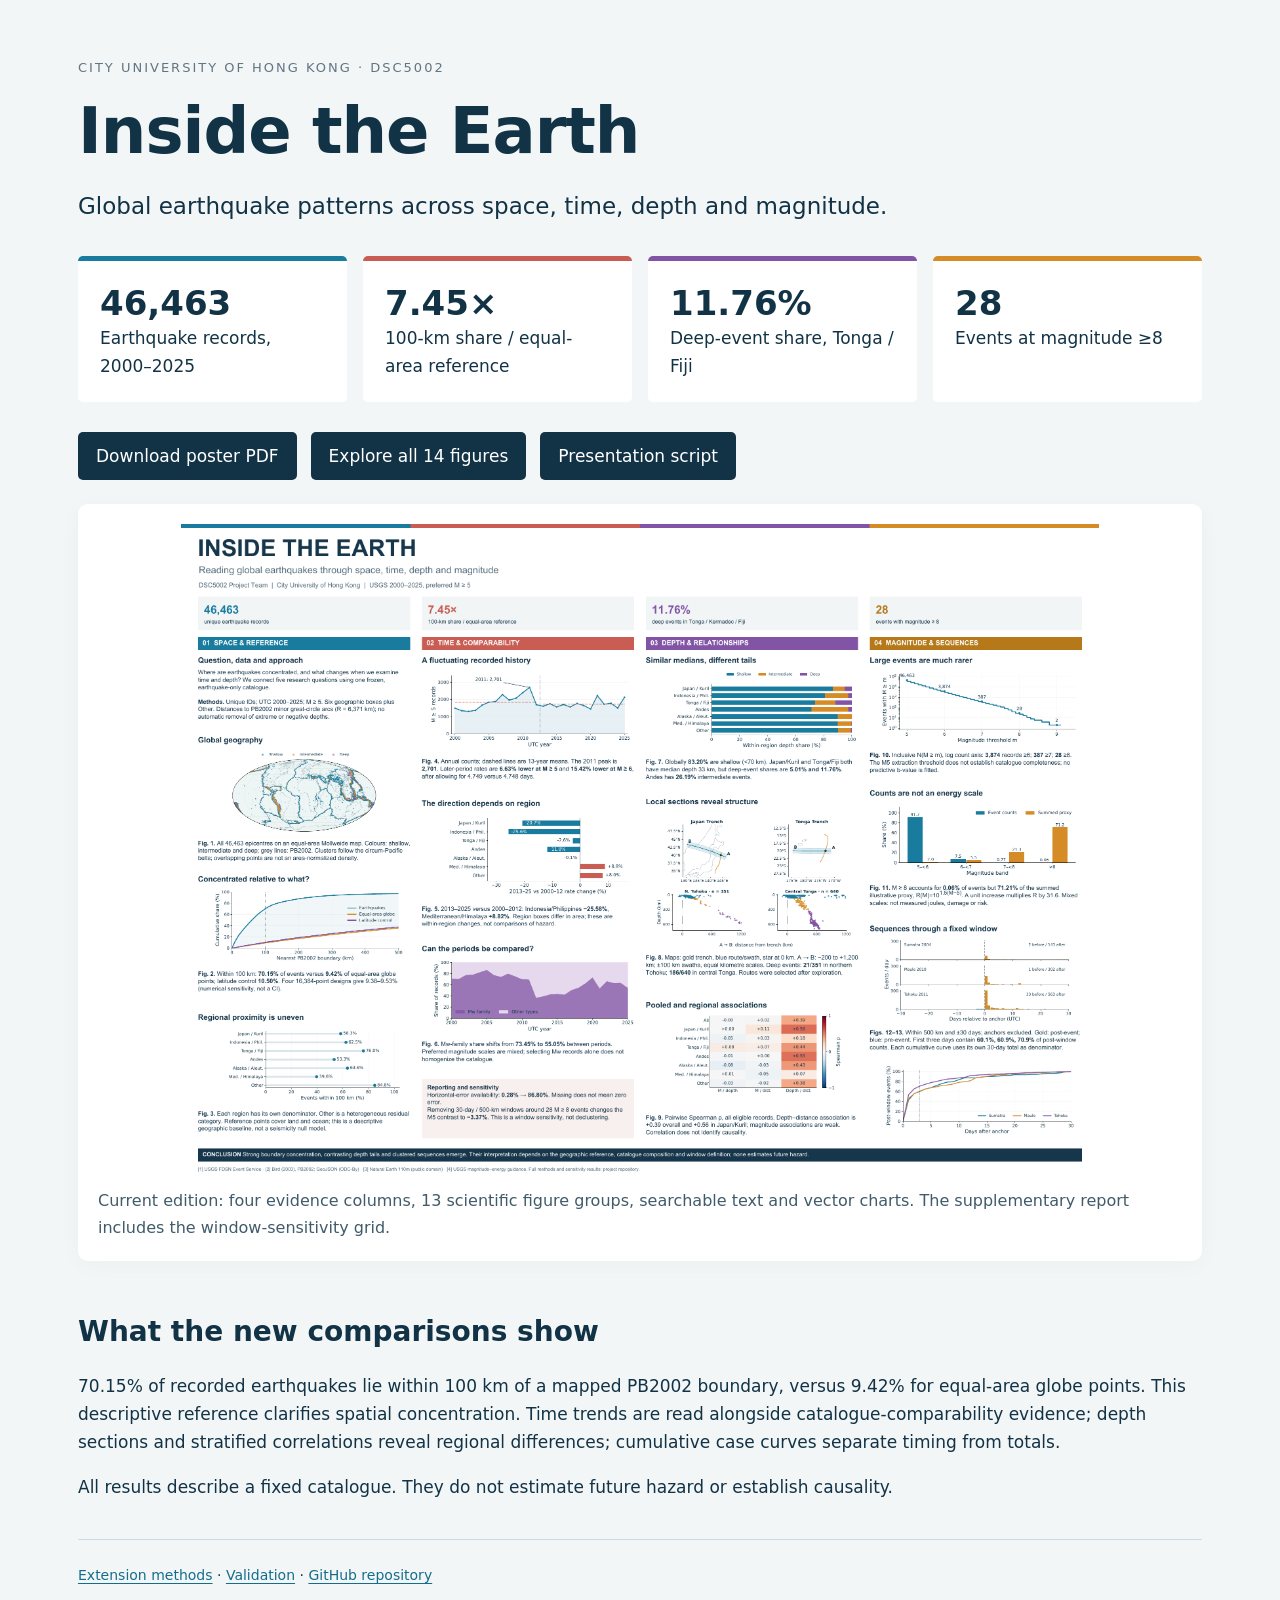
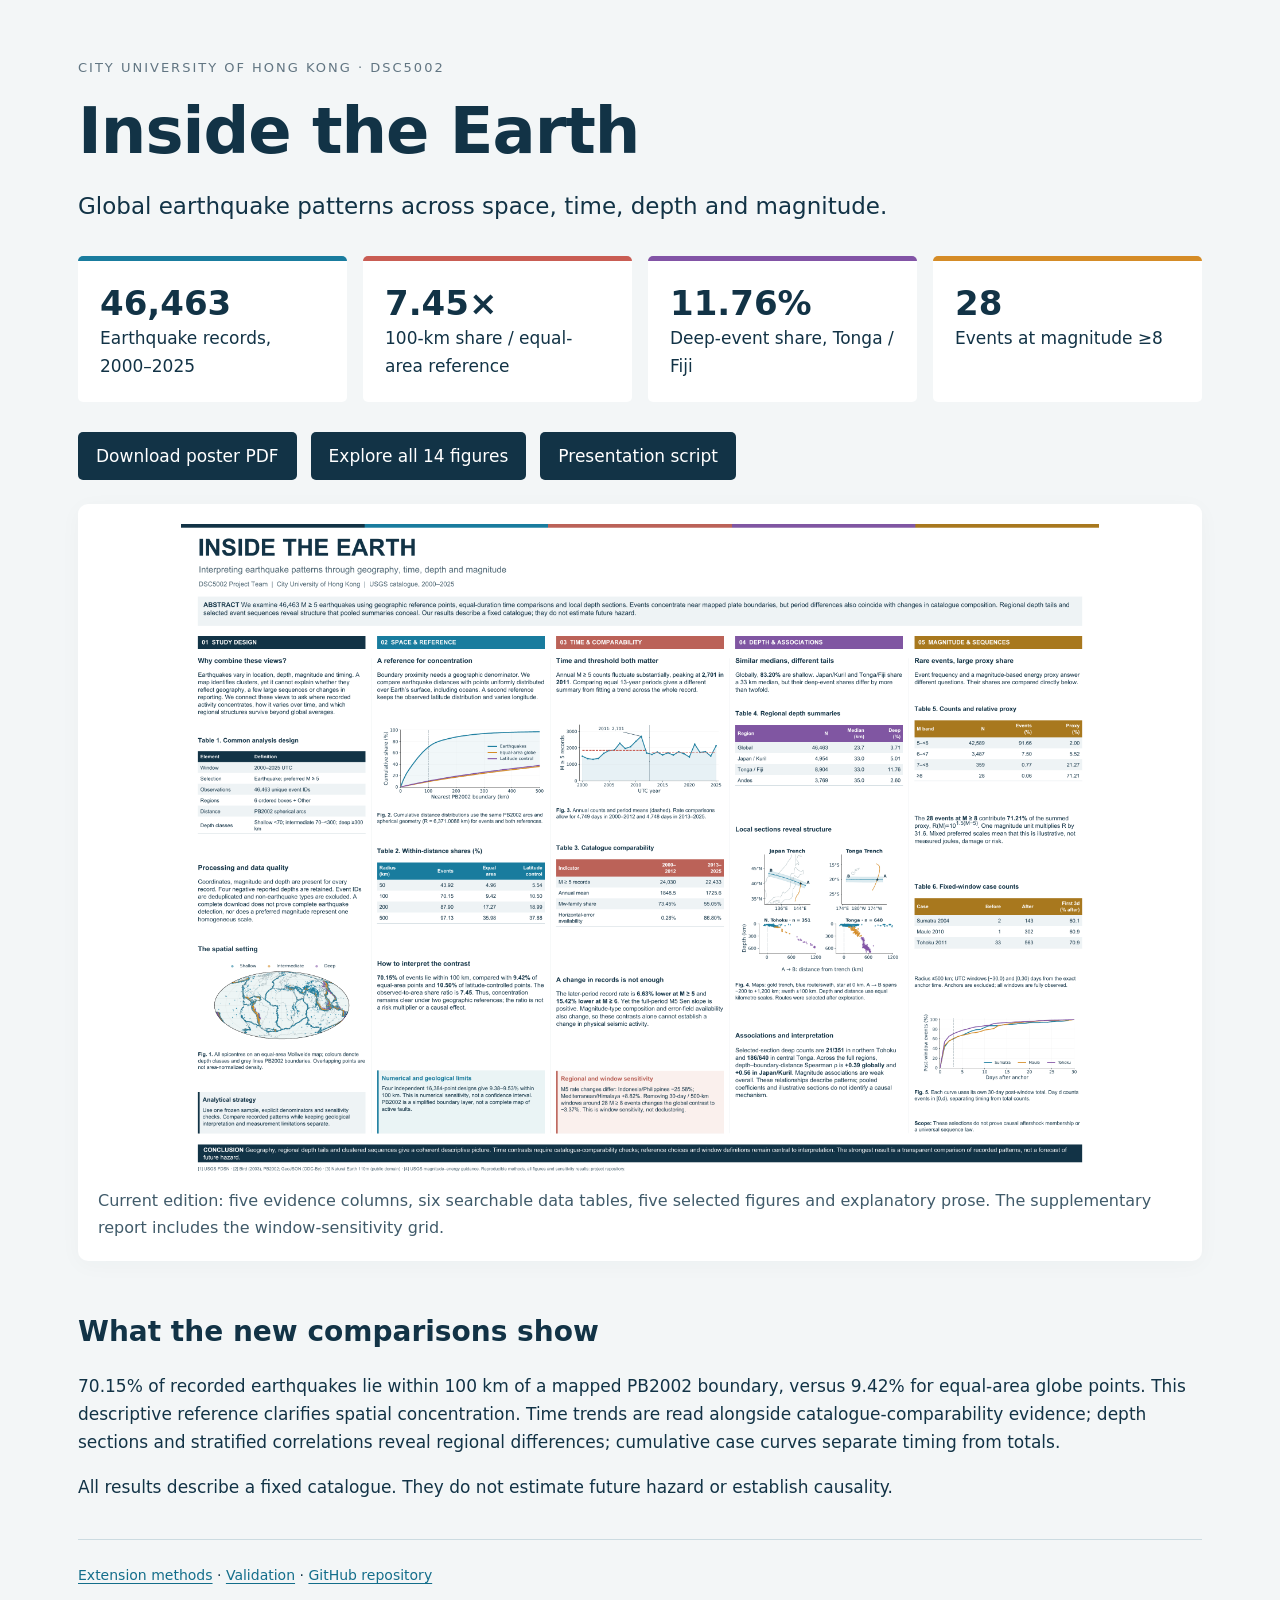
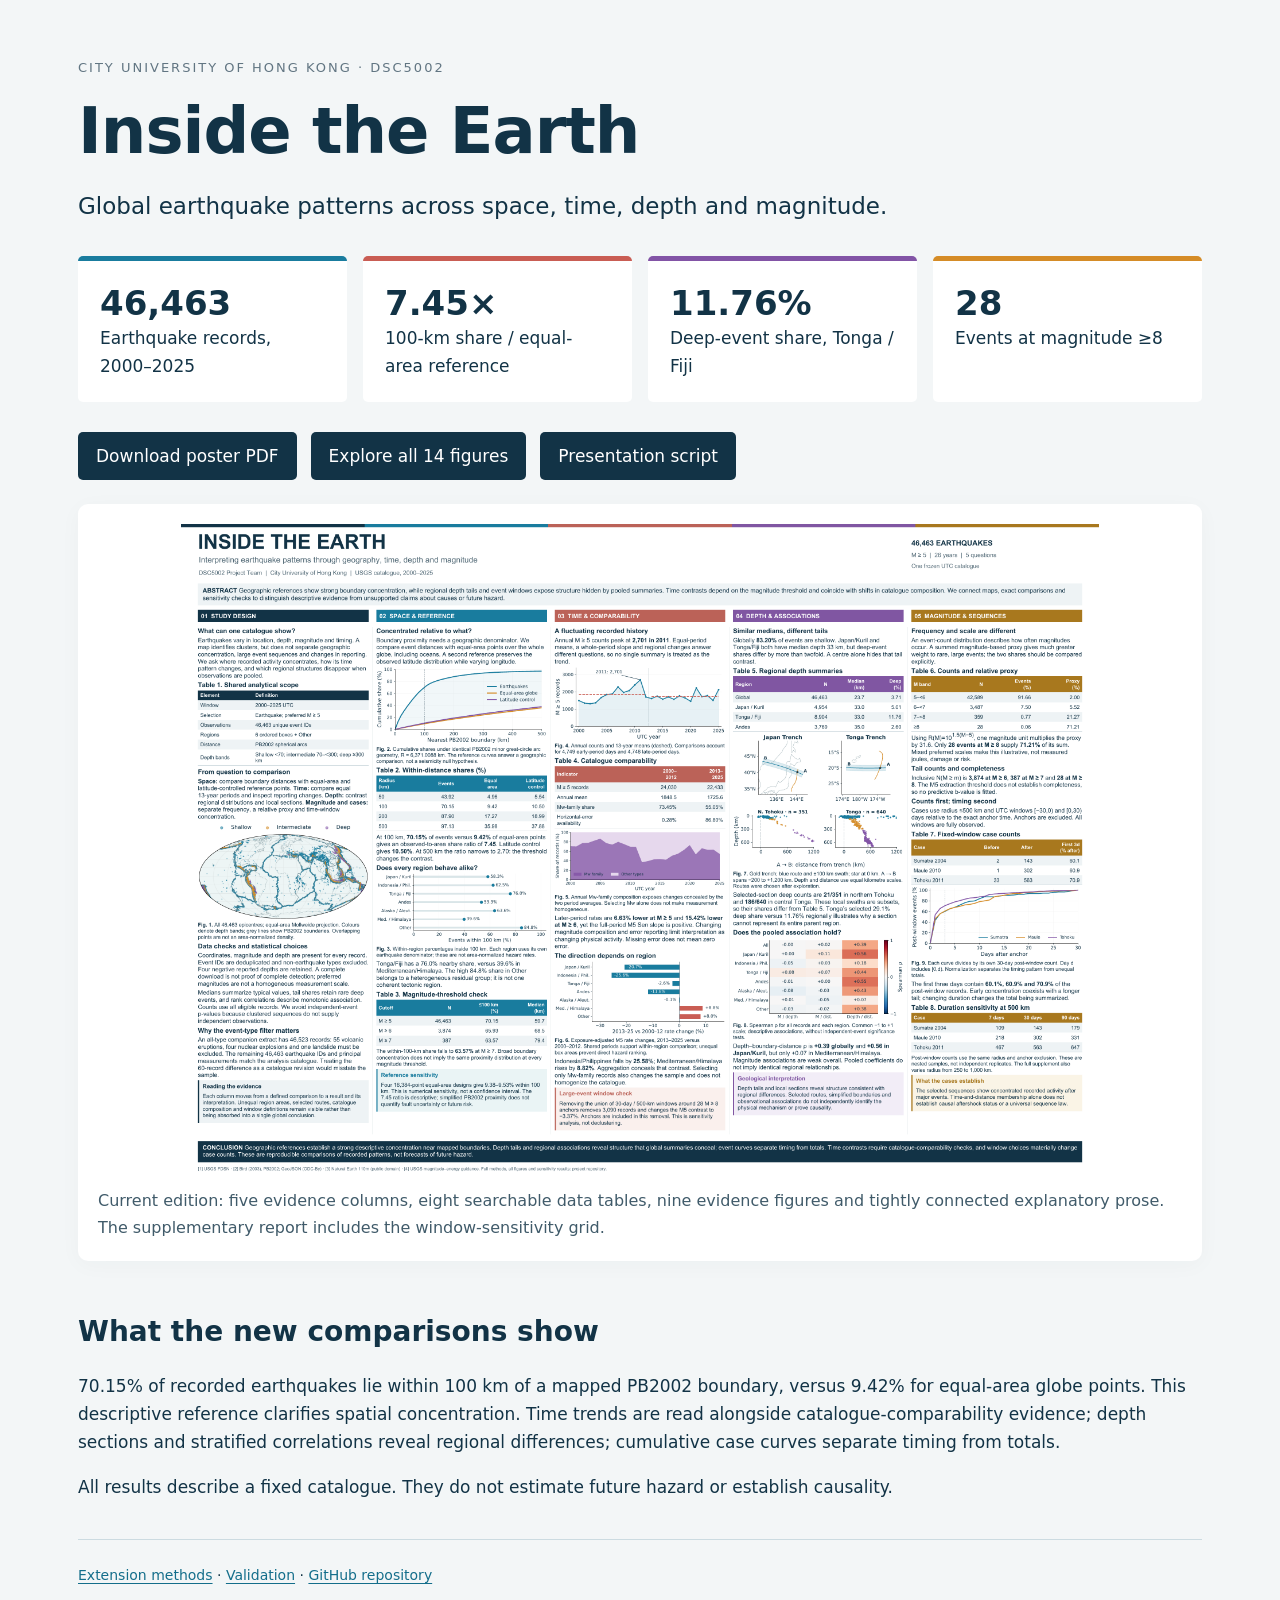
